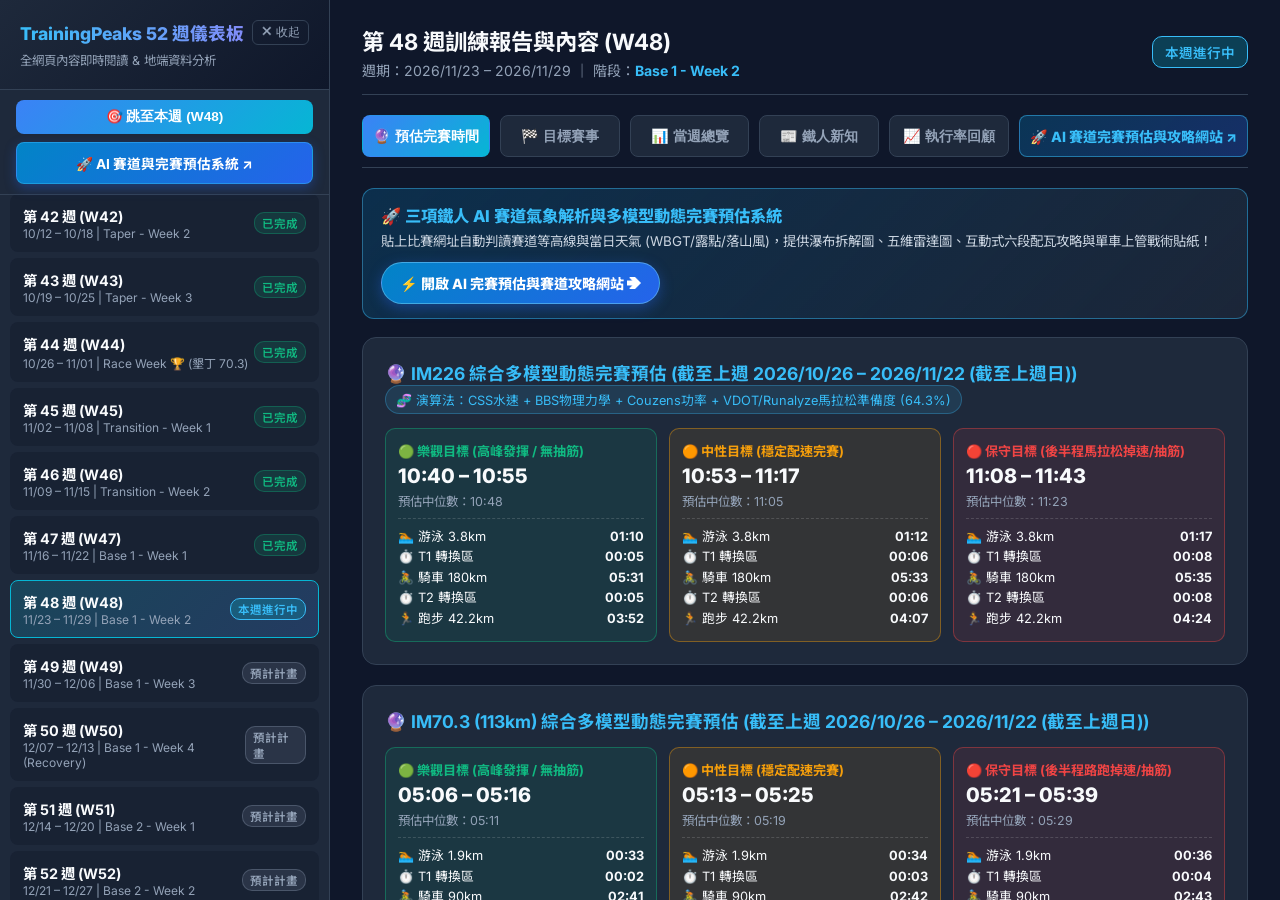
==== docs/index.html @ dad7af98 "Auto update weekly strength plan and articles" ====
<!DOCTYPE html>
<html lang="zh-TW">
<head>
    <meta charset="UTF-8">
    <meta name="viewport" content="width=device-width, initial-scale=1.0">
    <title>TrainingPeaks 52 週運動自動化全景儀表板 (網頁版內容閱覽)</title>
    <link href="https://fonts.googleapis.com/css2?family=Inter:wght@300;400;600;700;800&family=Noto+Sans+TC:wght@400;500;700&display=swap" rel="stylesheet">
    <style>
        :root {
            --bg-primary: #0F172A;
            --bg-sidebar: #1E293B;
            --bg-card: #1E293B;
            --bg-card-hover: #334155;
            --accent-cyan: #06B6D4;
            --accent-blue: #3B82F6;
            --accent-green: #10B981;
            --accent-orange: #F59E0B;
            --accent-red: #EF4444;
            --text-main: #F8FAFC;
            --text-muted: #94A3B8;
            --border-color: #334155;
        }
        * { box-sizing: border-box; margin: 0; padding: 0; }
        body {
            font-family: 'Inter', 'Noto Sans TC', sans-serif;
            background-color: var(--bg-primary);
            color: var(--text-main);
            display: flex;
            height: 100vh;
            overflow: hidden;
        }
        /* NAVIGATION TOGGLE & OVERLAY */
        .sidebar-header-top {
            display: flex;
            justify-content: space-between;
            align-items: center;
            margin-bottom: 6px;
        }
        .btn-toggle-desktop, .btn-toggle-mobile {
            background: linear-gradient(135deg, rgba(6, 182, 212, 0.2), rgba(59, 130, 246, 0.2));
            border: 1px solid rgba(56, 189, 248, 0.4);
            color: #38BDF8;
            padding: 7px 12px;
            border-radius: 8px;
            font-weight: 700;
            font-size: 0.85rem;
            cursor: pointer;
            transition: all 0.2s ease;
            white-space: nowrap;
        }
        .btn-toggle-desktop:hover, .btn-toggle-mobile:hover {
            background: var(--accent-cyan);
            color: #0F172A;
            border-color: transparent;
        }
        .btn-close-sidebar {
            background: transparent;
            border: 1px solid var(--border-color);
            color: var(--text-muted);
            padding: 3px 8px;
            border-radius: 6px;
            font-size: 0.78rem;
            cursor: pointer;
        }
        .btn-close-sidebar:hover { color: #FFF; border-color: var(--accent-red); background: rgba(239, 68, 68, 0.2); }

        .sidebar-overlay {
            display: none;
            position: fixed;
            top: 0; left: 0; right: 0; bottom: 0;
            background: rgba(15, 23, 42, 0.8);
            backdrop-filter: blur(4px);
            z-index: 9998;
        }

        /* MOBILE RESPONSIVE LAYOUT (< 769px) */
        @media (max-width: 768px) {
            body {
                flex-direction: column;
                height: auto;
                overflow-y: auto;
            }
            .sidebar {
                display: none;
                position: fixed;
                top: 0; left: 0;
                width: 290px;
                height: 100vh;
                z-index: 9999;
                box-shadow: 10px 0 30px rgba(0,0,0,0.8);
            }
            .sidebar.mobile-open {
                display: flex;
            }
            .sidebar-overlay.mobile-open {
                display: block;
            }
            .main-content {
                width: 100%;
                min-width: 0;
                padding: 16px 12px;
                overflow-x: hidden;
            }
            .main-header {
                flex-direction: column;
                align-items: flex-start;
                gap: 12px;
            }
            .subnav-tabs {
                flex-wrap: wrap;
                gap: 6px;
            }
            .subtab-btn {
                flex: 1 1 45%;
                font-size: 0.82rem;
                padding: 8px 6px;
            }
            .grid-kpi, .target-grid, .articles-grid {
                grid-template-columns: 1fr !important;
            }
            .table-custom {
                display: block;
                overflow-x: auto;
                white-space: nowrap;
                width: 100%;
            }
            .btn-toggle-desktop { display: none !important; }
        }

        /* DESKTOP COLLAPSED SIDEBAR (> 768px) */
        @media (min-width: 769px) {
            .btn-toggle-mobile { display: none !important; }
            .sidebar.desktop-collapsed {
                display: none;
            }
        }

        /* SIDEBAR */
        .sidebar {
            width: 330px;
            background: var(--bg-sidebar);
            border-right: 1px solid var(--border-color);
            display: flex;
            flex-direction: column;
            flex-shrink: 0;
        }
        .sidebar-header {
            padding: 20px;
            border-bottom: 1px solid var(--border-color);
            background: linear-gradient(135deg, #1E293B, #0F172A);
        }
        .sidebar-header h1 {
            font-size: 1.2rem;
            font-weight: 800;
            background: linear-gradient(90deg, #38BDF8, #818CF8);
            -webkit-background-clip: text;
            -webkit-text-fill-color: transparent;
        }
        .sidebar-header .sub { font-size: 0.78rem; color: var(--text-muted); margin-top: 4px; }
        .sidebar-controls { padding: 10px 16px; border-bottom: 1px solid var(--border-color); }
        .btn-current {
            width: 100%;
            background: linear-gradient(135deg, var(--accent-blue), var(--accent-cyan));
            color: #FFF;
            border: none;
            padding: 8px 12px;
            border-radius: 8px;
            font-weight: 600;
            font-size: 0.85rem;
            cursor: pointer;
        }
        .week-list { flex: 1; overflow-y: auto; padding: 10px; }
        .week-item {
            padding: 10px 12px;
            border-radius: 8px;
            margin-bottom: 6px;
            background: rgba(15, 23, 42, 0.4);
            border: 1px solid transparent;
            cursor: pointer;
            transition: all 0.2s ease;
            display: flex;
            justify-content: space-between;
            align-items: center;
        }
        .week-item:hover { background: var(--bg-card-hover); }
        .week-item.active {
            background: linear-gradient(135deg, rgba(6, 182, 212, 0.2), rgba(59, 130, 246, 0.2));
            border-color: var(--accent-cyan);
        }
        .week-title { font-weight: 700; font-size: 0.9rem; }
        .week-dates { font-size: 0.75rem; color: var(--text-muted); }
        .badge-status { font-size: 0.72rem; padding: 2px 7px; border-radius: 10px; font-weight: 600; }
        .badge-past { background: rgba(16, 185, 129, 0.15); color: var(--accent-green); border: 1px solid rgba(16, 185, 129, 0.3); }
        .badge-current { background: rgba(6, 182, 212, 0.25); color: #38BDF8; border: 1px solid #38BDF8; }
        .badge-future { background: rgba(148, 163, 184, 0.15); color: var(--text-muted); border: 1px solid rgba(148, 163, 184, 0.3); }

        /* MAIN CONTENT */
        .main-content {
            flex: 1;
            overflow-y: auto;
            padding: 24px 32px;
        }
        .main-header {
            display: flex;
            justify-content: space-between;
            align-items: center;
            margin-bottom: 20px;
            padding-bottom: 14px;
            border-bottom: 1px solid var(--border-color);
        }
        .subnav-tabs {
            display: flex;
            width: 100%;
            gap: 10px;
            margin-bottom: 20px;
            border-bottom: 1px solid var(--border-color);
            padding-bottom: 10px;
            overflow-x: auto;
        }
        .subtab-btn {
            flex: 1;
            background: var(--bg-card);
            border: 1px solid var(--border-color);
            color: var(--text-muted);
            padding: 10px 10px;
            border-radius: 8px;
            cursor: pointer;
            font-weight: 700;
            font-size: 0.88rem;
            text-align: center;
            transition: all 0.2s ease;
            white-space: nowrap;
        }
        .subtab-btn:hover, .subtab-btn.active {
            background: linear-gradient(135deg, var(--accent-blue), var(--accent-cyan));
            color: #FFF;
            border-color: transparent;
        }
        .subtab-view { display: none; }
        .subtab-view.active { display: block; animation: fadeIn 0.25s ease-in-out; }
        @keyframes fadeIn { from { opacity: 0; } to { opacity: 1; } }

        .grid-kpi {
            display: grid;
            grid-template-columns: repeat(auto-fit, minmax(200px, 1fr));
            gap: 14px;
            margin-bottom: 20px;
        }
        .kpi-card {
            background: var(--bg-card);
            border: 1px solid var(--border-color);
            border-radius: 12px;
            padding: 14px 18px;
        }
        .kpi-title { font-size: 0.78rem; color: var(--text-muted); font-weight: 600; text-transform: uppercase; }
        .kpi-val { font-size: 1.5rem; font-weight: 800; margin-top: 4px; }

        .section-box {
            background: var(--bg-card);
            border: 1px solid var(--border-color);
            border-radius: 14px;
            padding: 22px;
            margin-bottom: 20px;
        }
        .section-title {
            font-size: 1.1rem;
            font-weight: 700;
            color: #38BDF8;
            margin-bottom: 14px;
        }
        .table-custom {
            width: 100%;
            border-collapse: collapse;
            font-size: 0.92rem;
            margin-top: 8px;
        }
        .table-custom th, .table-custom td {
            padding: 10px 12px;
            text-align: left;
            border-bottom: 1px solid var(--border-color);
        }
        .table-custom th {
            background: rgba(51, 65, 85, 0.5);
            color: #94A3B8;
            font-weight: 600;
        }
        .target-grid {
            display: grid;
            grid-template-columns: repeat(auto-fit, minmax(200px, 1fr));
            gap: 12px;
            margin-top: 10px;
        }
        .target-card { border-radius: 10px; padding: 12px; border: 1px solid var(--border-color); }
        .target-opt { background: rgba(16, 185, 129, 0.1); border-color: rgba(16, 185, 129, 0.4); }
        .target-neu { background: rgba(245, 158, 11, 0.1); border-color: rgba(245, 158, 11, 0.4); }
        .target-con { background: rgba(239, 68, 68, 0.1); border-color: rgba(239, 68, 68, 0.4); }
        .target-tag { font-weight: 700; font-size: 0.82rem; margin-bottom: 4px; }
        .target-opt .target-tag { color: var(--accent-green); }
        .target-neu .target-tag { color: var(--accent-orange); }
        .target-con .target-tag { color: var(--accent-red); }
        .target-time { font-size: 1.25rem; font-weight: 800; }
        .downloads { display: flex; gap: 10px; margin-top: 14px; flex-wrap: wrap; }
        .btn-dl {
            background: rgba(51, 65, 85, 0.6);
            border: 1px solid var(--border-color);
            color: #38BDF8;
            padding: 8px 12px;
            border-radius: 8px;
            text-decoration: none;
            font-size: 0.82rem;
            font-weight: 600;
        }
        .btn-dl:hover { background: var(--accent-blue); color: #FFF; }

        /* ARTICLES CATEGORIZED CARDS & NAV CHIPS */
        .nav-quick-bar {
            position: sticky;
            top: 0;
            z-index: 90;
            background: rgba(30, 41, 59, 0.95);
            backdrop-filter: blur(12px);
            border: 1px solid rgba(56, 189, 248, 0.3);
            border-radius: 12px;
            padding: 10px 16px;
            margin-bottom: 24px;
            display: flex;
            align-items: center;
            gap: 10px;
            overflow-x: auto;
            box-shadow: 0 8px 24px rgba(0, 0, 0, 0.35);
        }
        .nav-label { font-size: 0.85rem; font-weight: 700; color: #38BDF8; white-space: nowrap; }
        .nav-chip {
            padding: 6px 14px;
            border-radius: 20px;
            text-decoration: none;
            font-size: 0.82rem;
            font-weight: 700;
            white-space: nowrap;
            transition: all 0.2s ease;
        }
        .chip-summary { background: rgba(245, 158, 11, 0.15); color: #FBBF24; border: 1px solid rgba(245, 158, 11, 0.4); }
        .chip-swim { background: rgba(6, 182, 212, 0.15); color: #22D3EE; border: 1px solid rgba(6, 182, 212, 0.4); }
        .chip-bike { background: rgba(59, 130, 246, 0.15); color: #60A5FA; border: 1px solid rgba(59, 130, 246, 0.4); }
        .chip-run { background: rgba(245, 158, 11, 0.15); color: #FBBF24; border: 1px solid rgba(245, 158, 11, 0.4); }
        .chip-recovery { background: rgba(16, 185, 129, 0.15); color: #34D399; border: 1px solid rgba(16, 185, 129, 0.4); }
        .chip-home { background: rgba(56, 189, 248, 0.15); color: #38BDF8; border: 1px solid rgba(56, 189, 248, 0.4); }
        .nav-chip:hover { transform: translateY(-2px); filter: brightness(1.2); }

        .summary-box {
            background: linear-gradient(135deg, rgba(30,41,59,0.8), rgba(15,23,42,0.9));
            border: 1px solid rgba(245,158,11,0.4);
            border-radius: 14px;
            padding: 22px;
            margin-bottom: 28px;
            box-shadow: 0 4px 16px rgba(245,158,11,0.1);
        }
        .summary-box h2 { color: #FBBF24; font-size: 1.2rem; margin-bottom: 14px; }
        .cat-group { margin-bottom: 32px; }
        .cat-header {
            font-size: 1.25rem;
            color: #38BDF8;
            margin-bottom: 14px;
            padding-bottom: 6px;
            border-bottom: 1px solid var(--border-color);
            scroll-margin-top: 70px;
        }
        .articles-grid {
            display: grid;
            grid-template-columns: repeat(auto-fit, minmax(320px, 1fr));
            gap: 18px;
        }
        .art-card {
            background: var(--bg-card);
            border: 1px solid var(--border-color);
            border-radius: 14px;
            padding: 18px;
            display: flex;
            flex-direction: column;
            justify-content: space-between;
            transition: all 0.2s ease;
        }
        .art-card:hover {
            border-color: var(--accent-cyan);
            transform: translateY(-3px);
            box-shadow: 0 8px 24px rgba(0,0,0,0.3);
        }
        .art-title { font-size: 1.05rem; font-weight: 700; color: #F8FAFC; margin-bottom: 8px; line-height: 1.4; }
        .art-title a { color: #38BDF8; text-decoration: none; }
        .art-title a:hover { color: var(--accent-cyan); text-decoration: underline; }
        .art-meta { font-size: 0.8rem; color: var(--text-muted); margin-bottom: 10px; line-height: 1.5; }
        .art-desc {
            font-size: 0.88rem;
            color: #CBD5E1;
            background: rgba(15, 23, 42, 0.5);
            padding: 10px 12px;
            border-radius: 8px;
            margin-bottom: 14px;
            flex: 1;
            line-height: 1.6;
        }
        .art-footer { display: flex; justify-content: flex-end; }
        .art-btn {
            background: rgba(6, 182, 212, 0.15);
            border: 1px solid rgba(6, 182, 212, 0.4);
            color: var(--accent-cyan);
            padding: 8px 14px;
            border-radius: 8px;
            text-decoration: none;
            font-size: 0.84rem;
            font-weight: 700;
            transition: all 0.2s ease;
        }
        .art-btn:hover { background: var(--accent-cyan); color: #0F172A; }
        .ext-link { color: #38BDF8; text-decoration: none; }
        .ext-link:hover { text-decoration: underline; }
        .ext-icon { font-size: 0.8em; color: var(--accent-cyan); }

        /* DAILY WORKOUT ACCOMPLISHMENTS & COACH GRADE ADVICE */
        .daily-workout-card {
            background: linear-gradient(135deg, rgba(30, 41, 59, 0.7), rgba(15, 23, 42, 0.85));
            border: 1px solid var(--border-color);
            border-left: 5px solid var(--accent-blue);
            border-radius: 12px;
            padding: 16px 20px;
            margin-bottom: 18px;
            box-shadow: 0 4px 20px rgba(0, 0, 0, 0.25);
            transition: all 0.2s ease;
        }
        .daily-workout-card:hover {
            border-color: rgba(56, 189, 248, 0.5);
            transform: translateY(-2px);
            box-shadow: 0 8px 26px rgba(0, 0, 0, 0.35);
        }
        .dw-header {
            display: flex;
            justify-content: space-between;
            align-items: center;
            flex-wrap: wrap;
            gap: 10px;
            margin-bottom: 12px;
        }
        .dw-title {
            font-weight: 800;
            font-size: 1.05rem;
            color: #F8FAFC;
            display: flex;
            align-items: center;
            gap: 8px;
            flex-wrap: wrap;
        }
        .dw-icon { font-size: 1.2rem; }
        .dw-badges {
            display: flex;
            gap: 8px;
            align-items: center;
            flex-wrap: wrap;
        }
        .badge-grade {
            font-size: 0.78rem;
            padding: 3px 10px;
            border-radius: 20px;
            font-weight: 800;
            letter-spacing: 0.5px;
        }
        .badge-grade-aplus { background: rgba(16, 185, 129, 0.2); color: #34D399; border: 1px solid #10B981; }
        .badge-grade-a { background: rgba(56, 189, 248, 0.2); color: #38BDF8; border: 1px solid #38BDF8; }
        .badge-grade-bplus { background: rgba(245, 158, 11, 0.2); color: #FBBF24; border: 1px solid #F59E0B; }
        .badge-grade-b { background: rgba(245, 158, 11, 0.15); color: #FCD34D; border: 1px solid rgba(245, 158, 11, 0.4); }
        .badge-grade-c { background: rgba(239, 68, 68, 0.2); color: #F87171; border: 1px solid #EF4444; }

        .badge-status-chip {
            font-size: 0.78rem;
            padding: 3px 10px;
            border-radius: 6px;
            font-weight: 700;
        }
        .chip-achieved { background: rgba(16, 185, 129, 0.15); color: #34D399; border: 1px solid rgba(16, 185, 129, 0.4); }
        .chip-extended { background: rgba(56, 189, 248, 0.18); color: #38BDF8; border: 1px solid rgba(56, 189, 248, 0.4); }
        .chip-partial { background: rgba(245, 158, 11, 0.15); color: #FBBF24; border: 1px solid rgba(245, 158, 11, 0.4); }
        .chip-under { background: rgba(239, 68, 68, 0.15); color: #F87171; border: 1px solid rgba(239, 68, 68, 0.4); }
        .chip-recovery { background: rgba(168, 85, 247, 0.15); color: #C084FC; border: 1px solid rgba(168, 85, 247, 0.4); }

        .dw-completeness-box {
            background: rgba(15, 23, 42, 0.6);
            border: 1px solid rgba(255, 255, 255, 0.08);
            border-radius: 8px;
            padding: 10px 14px;
            margin-bottom: 12px;
            display: flex;
            flex-direction: column;
            gap: 8px;
        }
        .comp-row {
            display: flex;
            flex-direction: column;
            gap: 4px;
        }
        .comp-label-wrap {
            display: flex;
            justify-content: space-between;
            align-items: center;
            font-size: 0.82rem;
        }
        .comp-label { color: var(--text-muted); font-weight: 600; }
        .comp-val { color: #F8FAFC; font-weight: 700; }
        .progress-track {
            width: 100%;
            height: 7px;
            background: rgba(51, 65, 85, 0.6);
            border-radius: 4px;
            overflow: hidden;
        }
        .progress-bar {
            height: 100%;
            border-radius: 4px;
            transition: width 0.4s ease;
        }

        .dw-metrics-grid {
            display: flex;
            flex-wrap: wrap;
            gap: 8px;
            margin-bottom: 0;
        }
        .metric-chip {
            background: rgba(15, 23, 42, 0.5);
            border: 1px solid rgba(255, 255, 255, 0.08);
            padding: 5px 10px;
            border-radius: 6px;
            font-size: 0.82rem;
            color: #CBD5E1;
            display: flex;
            align-items: center;
            gap: 4px;
        }
        .metric-chip strong { color: #F8FAFC; }

        .dw-coach-advice-box {
            background: rgba(15, 23, 42, 0.75);
            border: 1px solid rgba(56, 189, 248, 0.25);
            border-radius: 10px;
            padding: 14px 16px;
            display: flex;
            flex-direction: column;
            gap: 10px;
        }
        .coach-advice-header {
            display: flex;
            justify-content: space-between;
            align-items: center;
            flex-wrap: wrap;
            gap: 6px;
            border-bottom: 1px solid rgba(255, 255, 255, 0.08);
            padding-bottom: 6px;
            font-size: 0.88rem;
            font-weight: 700;
            color: #38BDF8;
        }
        .coach-tag {
            font-size: 0.74rem;
            background: rgba(56, 189, 248, 0.15);
            color: #38BDF8;
            border: 1px solid rgba(56, 189, 248, 0.3);
            padding: 2px 8px;
            border-radius: 4px;
            font-weight: 600;
        }
        .coach-advice-body {
            display: flex;
            flex-direction: column;
            gap: 8px;
            font-size: 0.86rem;
            color: #E2E8F0;
            line-height: 1.65;
        }
        .coach-section {
            background: rgba(30, 41, 59, 0.4);
            padding: 10px 12px;
            border-radius: 6px;
            border-left: 3px solid rgba(56, 189, 248, 0.5);
        }
        .coach-sub-title {
            font-weight: 700;
            font-size: 0.86rem;
            margin-bottom: 4px;
        }
        .coach-sub-title-1 { color: #34D399; }
        .coach-sub-title-2 { color: #FBBF24; }
        .coach-sub-title-3 { color: #38BDF8; }
        .coach-sub-content {
            color: #CBD5E1;
            font-size: 0.85rem;
            line-height: 1.6;
        }
    </style>
</head>
<body>
    <div class="sidebar-overlay" id="sidebarOverlay" onclick="toggleMobileSidebar(false)"></div>
    <div class="sidebar" id="sidebar">
        <div class="sidebar-header">
            <div class="sidebar-header-top">
                <h1 style="font-size: 1.1rem; margin: 0;">TrainingPeaks 52 週儀表板</h1>
                <button class="btn-close-sidebar" onclick="closeSidebar()">✕ 收起</button>
            </div>
            <div class="sub">全網頁內容即時閱讀 & 地端資料分析</div>
        </div>
        <div class="sidebar-controls" style="display:flex; flex-direction:column; gap:8px;">
            <button class="btn-current" onclick="selectWeek(48, true)">🎯 跳至本週 (W48)</button>
            <a href="predictor/index.html" style="display:flex; align-items:center; justify-content:center; gap:6px; width:100%; padding:10px 12px; border-radius:8px; background:linear-gradient(135deg, #0284C7, #2563EB); color:#FFFFFF; font-weight:700; font-size:0.86rem; text-decoration:none; box-shadow:0 4px 12px rgba(37,99,235,0.35); border:1px solid rgba(56,189,248,0.45); transition:all 0.2s;">
                🚀 AI 賽道與完賽預估系統 ↗
            </a>
        </div>
        <div class="week-list" id="weekList"></div>
    </div>

    <div class="main-content" id="mainContent"></div>

    <script src="weekly-review.js?v=20261024"></script>
    <script>
        const WEEKS_DATA = {"1": {"week_num": 1, "prev_week_num": 1, "monday": "2025/12/29", "sunday": "2026/01/04", "date_range": "12/29 – 01/04", "status_tag": "Past", "status_label": "已完成", "phase": "Base 1", "exec_rate": 0.0, "actual_time_hrs": 0.0, "training_review": {"year": 2026, "week": 1, "as_of": "2026-11-23", "monday": "2025-12-29", "sunday": "2026-01-04", "is_future": false, "is_partial": false, "has_actual_data": false, "hours": {"swim": null, "bike": null, "run": null, "total": null}, "planned_hours": {"swim": 0.0, "bike": 0.0, "run": 0.0, "total": 0.0}, "sessions": {"swim": 0, "bike": 0, "run": 0}, "longest_hours": {"swim": 0.0, "bike": 0.0, "run": 0.0}, "missing_time_count": 0, "active_days": 0, "recorded_hours": 0.0, "completion_pct": null, "previous_four_count": 0, "previous_four_mean_hours": null, "trend_pct": null}, "planned_time_hrs": 0.0, "swim_km": 0, "bike_km": 0, "run_km": 0, "daily_schedule": [{"date": "12/29", "day_name": "週一", "summary": "未排定", "strength": "主課 A/B (30–40 分鐘)；保留 2–3 下餘裕。"}, {"date": "12/30", "day_name": "週二", "summary": "未排定", "strength": "不排肌力；專注完成主課。"}, {"date": "12/31", "day_name": "週三", "summary": "未排定", "strength": "不排肌力；專注完成主課。"}, {"date": "01/01", "day_name": "週四", "summary": "未排定", "strength": "不排肌力；專注完成主課。"}, {"date": "01/02", "day_name": "週五", "summary": "未排定", "strength": "不排肌力；專注完成主課。"}, {"date": "01/03", "day_name": "週六", "summary": "未排定", "strength": "不排肌力；專注完成主課。"}, {"date": "01/04", "day_name": "週日", "summary": "未排定", "strength": "不排肌力；專注完成主課。"}], "estimator": {"window_date_range": "2025/12/01 – 2025/12/28 (截至上週日)", "rolling_4w_avg_run_km": 0.0, "rolling_4w_avg_bike_km": 0.0, "rolling_4w_avg_swim_km": 0.0, "rolling_4w_exec_rate": 80.0, "exec_status_text": "良好 (維持基本盤發揮，有氧底層穩定)", "marathon_shape_score": 0.0, "run_fade_penalty_mins": 35.0, "bike_fade_penalty_mins": 25.0, "swim_fade_penalty_mins": 6.0, "optimistic_range": "11:00 – 11:15", "neutral_range": "11:22 – 11:46", "conservative_range": "12:02 – 12:37", "optimistic_mid": "11:07", "neutral_mid": "11:34", "conservative_mid": "12:17", "opt_splits": {"swim": "01:11", "t1": "00:05", "bike": "05:35", "t2": "00:05", "run": "04:07"}, "neu_splits": {"swim": "01:16", "t1": "00:06", "bike": "05:45", "t2": "00:06", "run": "04:21"}, "con_splits": {"swim": "01:23", "t1": "00:08", "bike": "05:58", "t2": "00:08", "run": "04:48"}, "optimistic_range_703": "05:14 – 05:24", "neutral_range_703": "05:24 – 05:36", "conservative_range_703": "05:43 – 06:01", "optimistic_mid_703": "05:19", "neutral_mid_703": "05:30", "conservative_mid_703": "05:51", "opt_splits_703": {"swim": "00:33", "t1": "00:02", "bike": "02:43", "t2": "00:02", "run": "01:56"}, "neu_splits_703": {"swim": "00:35", "t1": "00:03", "bike": "02:47", "t2": "00:03", "run": "02:02"}, "con_splits_703": {"swim": "00:39", "t1": "00:04", "bike": "02:52", "t2": "00:04", "run": "02:16"}, "penghu_226_estimate": {"title": "IRONMAN 澎湖 (2027 年度終極主要賽事 🏆)", "optimistic": "10:58 – 11:14 (中位: 11:06)", "neutral": "11:43 – 12:07 (中位: 11:55)", "conservative": "13:00 – 13:35 (中位: 13:15)", "course_modifier": "+21 分鐘 (蒔裡沙灘海泳 3.8k + 跨海大橋 3 圈 180k/東北季風抗風 + 觀音亭 4 圈全馬 42.2k)", "role": "2027 年度主要賽事 (終極對標 Sub-11 10:54 藍圖)", "opt_splits": {"swim": "01:11", "t1": "00:05", "bike": "05:37", "t2": "00:04", "run": "04:09"}, "neu_splits": {"swim": "01:18", "t1": "00:06", "bike": "05:58", "t2": "00:05", "run": "04:28"}, "con_splits": {"swim": "01:25", "t1": "00:08", "bike": "06:30", "t2": "00:07", "run": "05:06"}, "course_meta": {"swim_location": "蒔裡沙灘 (Shili Beach) 3.8km 雙圈澳式出水", "bike_route": "跨海大橋 3 圈折返 + 西嶼西臺 + 東北季風抗側風 (10 處補給站)", "run_route": "觀音亭休閒園區＋媽祖神像 4 圈制 (集滿 4 條手環)", "water_temp_c": 24, "air_temp_high_c": 29}}, "formulas": {"hybrid_engine": "結合 CSS 臨界水速 + BBS 物理力學 + Couzens 功率區間 + VDOT/Runalyze 馬拉松準備度 + TP 執行率", "riegel_power_law": "樂觀 11:28 | 中性 11:37 | 保守 11:52 (指數 1.06–1.11)", "multiplier_703": "樂觀 11:39 (2.12x) | 中性 12:06 (2.20x) | 保守 12:32 (2.28x)", "couzens_pacing": "FTP 205W (目標 140W-145W) | 單車 05:30 | 馬拉松 04:35"}, "benchmark_comparison": {"cohort_ftp": "205 W (68-70% 功率出巡: 140W-145W)", "marathon_shape_status": "Runalyze 馬拉松準備度指數：0.0%", "benchmark_run_volume": "35–40 km / 週 (Sub-11 標竿)", "benchmark_bike_volume": "120–150 km / 週 (Sub-11 標竿)", "sub11_bike_target_time": "05:20 – 05:30", "sub11_run_target_time": "03:45 – 04:00", "user_run_status": "您目前 4 週均量 0.0 km / 週 (達標率 0%)", "user_bike_status": "您目前 4 週均量 0.0 km / 週 (達標率 0%)", "marathon_fade_risk": "高 (需補足長距離衝擊剛性)", "sub11_coach_advice": "單車有氧基礎相當優異，請保持 140W-145W 配速紀律；全馬為突破 Sub-11 門檻的最關鍵瓶頸，請把握週末 90 分鐘轉換跑與 LSD 補足跑量與衝擊剛性。"}}, "daily_feedback_html": "<p style='color:var(--text-muted); font-size:0.88rem; margin-top:6px;'>當週尚無已執行完畢之課表紀錄。系統將於您完成 TrainingPeaks 課表並上傳更新後，自動顯示個別訓練成果建議與注意事項。</p>", "coach_insights_box_html": "<section class=\"section-box weekly-coach-box\" id=\"coachInsightsBox\"><div class=\"section-title\">🧭 教練視角綜合解析與後續建議 · W01</div><p class=\"weekly-review-note\">沒有已同步的實際訓練時間，不能據此判定完全休息或未完成課表。</p><div class=\"weekly-coach-columns\"><div><h4>本週資料判讀</h4><ul><li>原訂三項時數 0.00 小時；尚無可評估的實際紀錄。</li></ul></div><div><h4>後續執行建議</h4><ul><li>先確認 TrainingPeaks 活動是否完成同步，再依原課表與訓練週期安排執行；不根據缺漏資料補課或加量。</li></ul></div></div><div class=\"weekly-coach-sports\"></div><p class=\"weekly-review-note\">依該週原課表、已同步時間及此前四週資料整理；不包含未提供的心率、功率、強度或主觀恢復評估。參考 <a href=\"https://help.trainingpeaks.com/hc/en-us/articles/204861204-Workout-Card-Overview\" target=\"_blank\" rel=\"noopener\">TrainingPeaks 課表與完成資料判讀</a>。資料日期：2026-11-23。</p></section>", "art_html": "<p style='color:var(--text-muted);'>該週尚未產生鐵人新知報告</p>", "str_html": "<p style='color:var(--text-muted);'>該週尚未產生肌力訓練計畫與課表報告</p>", "rev_html": "<p style='color:var(--text-muted);'>該週執行率回顧報告將於結算後自動生成</p>", "docx_strength": "2026-W01_第1週肌力訓練計畫.docx", "docx_articles": "2026-W01_當週鐵人新知與文章整理_中文版.docx", "docx_review": "2026-W01_當週執行率回顧報告.docx"}, "2": {"week_num": 2, "prev_week_num": 2, "monday": "2026/01/05", "sunday": "2026/01/11", "date_range": "01/05 – 01/11", "status_tag": "Past", "status_label": "已完成", "phase": "Base 1", "exec_rate": 0.0, "actual_time_hrs": 0.0, "training_review": {"year": 2026, "week": 2, "as_of": "2026-11-23", "monday": "2026-01-05", "sunday": "2026-01-11", "is_future": false, "is_partial": false, "has_actual_data": false, "hours": {"swim": null, "bike": null, "run": null, "total": null}, "planned_hours": {"swim": 0.0, "bike": 0.0, "run": 0.0, "total": 0.0}, "sessions": {"swim": 0, "bike": 0, "run": 0}, "longest_hours": {"swim": 0.0, "bike": 0.0, "run": 0.0}, "missing_time_count": 0, "active_days": 0, "recorded_hours": 0.0, "completion_pct": null, "previous_four_count": 0, "previous_four_mean_hours": null, "trend_pct": null}, "planned_time_hrs": 0.0, "swim_km": 0, "bike_km": 0, "run_km": 0, "daily_schedule": [{"date": "01/05", "day_name": "週一", "summary": "未排定", "strength": "主課 A/B (30–40 分鐘)；保留 2–3 下餘裕。"}, {"date": "01/06", "day_name": "週二", "summary": "未排定", "strength": "不排肌力；專注完成主課。"}, {"date": "01/07", "day_name": "週三", "summary": "未排定", "strength": "不排肌力；專注完成主課。"}, {"date": "01/08", "day_name": "週四", "summary": "未排定", "strength": "不排肌力；專注完成主課。"}, {"date": "01/09", "day_name": "週五", "summary": "未排定", "strength": "不排肌力；專注完成主課。"}, {"date": "01/10", "day_name": "週六", "summary": "未排定", "strength": "不排肌力；專注完成主課。"}, {"date": "01/11", "day_name": "週日", "summary": "未排定", "strength": "不排肌力；專注完成主課。"}], "estimator": {"window_date_range": "2025/12/08 – 2026/01/04 (截至上週日)", "rolling_4w_avg_run_km": 0.0, "rolling_4w_avg_bike_km": 0.0, "rolling_4w_avg_swim_km": 0.0, "rolling_4w_exec_rate": 80.0, "exec_status_text": "良好 (維持基本盤發揮，有氧底層穩定)", "marathon_shape_score": 0.0, "run_fade_penalty_mins": 35.0, "bike_fade_penalty_mins": 25.0, "swim_fade_penalty_mins": 6.0, "optimistic_range": "11:00 – 11:15", "neutral_range": "11:22 – 11:46", "conservative_range": "12:02 – 12:37", "optimistic_mid": "11:07", "neutral_mid": "11:34", "conservative_mid": "12:17", "opt_splits": {"swim": "01:11", "t1": "00:05", "bike": "05:35", "t2": "00:05", "run": "04:07"}, "neu_splits": {"swim": "01:16", "t1": "00:06", "bike": "05:45", "t2": "00:06", "run": "04:21"}, "con_splits": {"swim": "01:23", "t1": "00:08", "bike": "05:58", "t2": "00:08", "run": "04:48"}, "optimistic_range_703": "05:14 – 05:24", "neutral_range_703": "05:24 – 05:36", "conservative_range_703": "05:43 – 06:01", "optimistic_mid_703": "05:19", "neutral_mid_703": "05:30", "conservative_mid_703": "05:51", "opt_splits_703": {"swim": "00:33", "t1": "00:02", "bike": "02:43", "t2": "00:02", "run": "01:56"}, "neu_splits_703": {"swim": "00:35", "t1": "00:03", "bike": "02:47", "t2": "00:03", "run": "02:02"}, "con_splits_703": {"swim": "00:39", "t1": "00:04", "bike": "02:52", "t2": "00:04", "run": "02:16"}, "penghu_226_estimate": {"title": "IRONMAN 澎湖 (2027 年度終極主要賽事 🏆)", "optimistic": "10:58 – 11:14 (中位: 11:06)", "neutral": "11:43 – 12:07 (中位: 11:55)", "conservative": "13:00 – 13:35 (中位: 13:15)", "course_modifier": "+21 分鐘 (蒔裡沙灘海泳 3.8k + 跨海大橋 3 圈 180k/東北季風抗風 + 觀音亭 4 圈全馬 42.2k)", "role": "2027 年度主要賽事 (終極對標 Sub-11 10:54 藍圖)", "opt_splits": {"swim": "01:11", "t1": "00:05", "bike": "05:37", "t2": "00:04", "run": "04:09"}, "neu_splits": {"swim": "01:18", "t1": "00:06", "bike": "05:58", "t2": "00:05", "run": "04:28"}, "con_splits": {"swim": "01:25", "t1": "00:08", "bike": "06:30", "t2": "00:07", "run": "05:06"}, "course_meta": {"swim_location": "蒔裡沙灘 (Shili Beach) 3.8km 雙圈澳式出水", "bike_route": "跨海大橋 3 圈折返 + 西嶼西臺 + 東北季風抗側風 (10 處補給站)", "run_route": "觀音亭休閒園區＋媽祖神像 4 圈制 (集滿 4 條手環)", "water_temp_c": 24, "air_temp_high_c": 29}}, "formulas": {"hybrid_engine": "結合 CSS 臨界水速 + BBS 物理力學 + Couzens 功率區間 + VDOT/Runalyze 馬拉松準備度 + TP 執行率", "riegel_power_law": "樂觀 11:28 | 中性 11:37 | 保守 11:52 (指數 1.06–1.11)", "multiplier_703": "樂觀 11:39 (2.12x) | 中性 12:06 (2.20x) | 保守 12:32 (2.28x)", "couzens_pacing": "FTP 205W (目標 140W-145W) | 單車 05:30 | 馬拉松 04:35"}, "benchmark_comparison": {"cohort_ftp": "205 W (68-70% 功率出巡: 140W-145W)", "marathon_shape_status": "Runalyze 馬拉松準備度指數：0.0%", "benchmark_run_volume": "35–40 km / 週 (Sub-11 標竿)", "benchmark_bike_volume": "120–150 km / 週 (Sub-11 標竿)", "sub11_bike_target_time": "05:20 – 05:30", "sub11_run_target_time": "03:45 – 04:00", "user_run_status": "您目前 4 週均量 0.0 km / 週 (達標率 0%)", "user_bike_status": "您目前 4 週均量 0.0 km / 週 (達標率 0%)", "marathon_fade_risk": "高 (需補足長距離衝擊剛性)", "sub11_coach_advice": "單車有氧基礎相當優異，請保持 140W-145W 配速紀律；全馬為突破 Sub-11 門檻的最關鍵瓶頸，請把握週末 90 分鐘轉換跑與 LSD 補足跑量與衝擊剛性。"}}, "daily_feedback_html": "<p style='color:var(--text-muted); font-size:0.88rem; margin-top:6px;'>當週尚無已執行完畢之課表紀錄。系統將於您完成 TrainingPeaks 課表並上傳更新後，自動顯示個別訓練成果建議與注意事項。</p>", "coach_insights_box_html": "<section class=\"section-box weekly-coach-box\" id=\"coachInsightsBox\"><div class=\"section-title\">🧭 教練視角綜合解析與後續建議 · W02</div><p class=\"weekly-review-note\">沒有已同步的實際訓練時間，不能據此判定完全休息或未完成課表。</p><div class=\"weekly-coach-columns\"><div><h4>本週資料判讀</h4><ul><li>原訂三項時數 0.00 小時；尚無可評估的實際紀錄。</li></ul></div><div><h4>後續執行建議</h4><ul><li>先確認 TrainingPeaks 活動是否完成同步，再依原課表與訓練週期安排執行；不根據缺漏資料補課或加量。</li></ul></div></div><div class=\"weekly-coach-sports\"></div><p class=\"weekly-review-note\">依該週原課表、已同步時間及此前四週資料整理；不包含未提供的心率、功率、強度或主觀恢復評估。參考 <a href=\"https://help.trainingpeaks.com/hc/en-us/articles/204861204-Workout-Card-Overview\" target=\"_blank\" rel=\"noopener\">TrainingPeaks 課表與完成資料判讀</a>。資料日期：2026-11-23。</p></section>", "art_html": "<p style='color:var(--text-muted);'>該週尚未產生鐵人新知報告</p>", "str_html": "<p style='color:var(--text-muted);'>該週尚未產生肌力訓練計畫與課表報告</p>", "rev_html": "<p style='color:var(--text-muted);'>該週執行率回顧報告將於結算後自動生成</p>", "docx_strength": "2026-W02_第2週肌力訓練計畫.docx", "docx_articles": "2026-W02_當週鐵人新知與文章整理_中文版.docx", "docx_review": "2026-W02_當週執行率回顧報告.docx"}, "3": {"week_num": 3, "prev_week_num": 3, "monday": "2026/01/12", "sunday": "2026/01/18", "date_range": "01/12 – 01/18", "status_tag": "Past", "status_label": "已完成", "phase": "Base 1", "exec_rate": 0.0, "actual_time_hrs": 0.0, "training_review": {"year": 2026, "week": 3, "as_of": "2026-11-23", "monday": "2026-01-12", "sunday": "2026-01-18", "is_future": false, "is_partial": false, "has_actual_data": false, "hours": {"swim": null, "bike": null, "run": null, "total": null}, "planned_hours": {"swim": 0.0, "bike": 0.0, "run": 0.0, "total": 0.0}, "sessions": {"swim": 0, "bike": 0, "run": 0}, "longest_hours": {"swim": 0.0, "bike": 0.0, "run": 0.0}, "missing_time_count": 0, "active_days": 0, "recorded_hours": 0.0, "completion_pct": null, "previous_four_count": 0, "previous_four_mean_hours": null, "trend_pct": null}, "planned_time_hrs": 0.0, "swim_km": 0, "bike_km": 0, "run_km": 0, "daily_schedule": [{"date": "01/12", "day_name": "週一", "summary": "未排定", "strength": "主課 A/B (30–40 分鐘)；保留 2–3 下餘裕。"}, {"date": "01/13", "day_name": "週二", "summary": "未排定", "strength": "不排肌力；專注完成主課。"}, {"date": "01/14", "day_name": "週三", "summary": "未排定", "strength": "不排肌力；專注完成主課。"}, {"date": "01/15", "day_name": "週四", "summary": "未排定", "strength": "不排肌力；專注完成主課。"}, {"date": "01/16", "day_name": "週五", "summary": "未排定", "strength": "不排肌力；專注完成主課。"}, {"date": "01/17", "day_name": "週六", "summary": "未排定", "strength": "不排肌力；專注完成主課。"}, {"date": "01/18", "day_name": "週日", "summary": "未排定", "strength": "不排肌力；專注完成主課。"}], "estimator": {"window_date_range": "2025/12/15 – 2026/01/11 (截至上週日)", "rolling_4w_avg_run_km": 0.0, "rolling_4w_avg_bike_km": 0.0, "rolling_4w_avg_swim_km": 0.0, "rolling_4w_exec_rate": 80.0, "exec_status_text": "良好 (維持基本盤發揮，有氧底層穩定)", "marathon_shape_score": 0.0, "run_fade_penalty_mins": 35.0, "bike_fade_penalty_mins": 25.0, "swim_fade_penalty_mins": 6.0, "optimistic_range": "11:00 – 11:15", "neutral_range": "11:22 – 11:46", "conservative_range": "12:02 – 12:37", "optimistic_mid": "11:07", "neutral_mid": "11:34", "conservative_mid": "12:17", "opt_splits": {"swim": "01:11", "t1": "00:05", "bike": "05:35", "t2": "00:05", "run": "04:07"}, "neu_splits": {"swim": "01:16", "t1": "00:06", "bike": "05:45", "t2": "00:06", "run": "04:21"}, "con_splits": {"swim": "01:23", "t1": "00:08", "bike": "05:58", "t2": "00:08", "run": "04:48"}, "optimistic_range_703": "05:14 – 05:24", "neutral_range_703": "05:24 – 05:36", "conservative_range_703": "05:43 – 06:01", "optimistic_mid_703": "05:19", "neutral_mid_703": "05:30", "conservative_mid_703": "05:51", "opt_splits_703": {"swim": "00:33", "t1": "00:02", "bike": "02:43", "t2": "00:02", "run": "01:56"}, "neu_splits_703": {"swim": "00:35", "t1": "00:03", "bike": "02:47", "t2": "00:03", "run": "02:02"}, "con_splits_703": {"swim": "00:39", "t1": "00:04", "bike": "02:52", "t2": "00:04", "run": "02:16"}, "penghu_226_estimate": {"title": "IRONMAN 澎湖 (2027 年度終極主要賽事 🏆)", "optimistic": "10:58 – 11:14 (中位: 11:06)", "neutral": "11:43 – 12:07 (中位: 11:55)", "conservative": "13:00 – 13:35 (中位: 13:15)", "course_modifier": "+21 分鐘 (蒔裡沙灘海泳 3.8k + 跨海大橋 3 圈 180k/東北季風抗風 + 觀音亭 4 圈全馬 42.2k)", "role": "2027 年度主要賽事 (終極對標 Sub-11 10:54 藍圖)", "opt_splits": {"swim": "01:11", "t1": "00:05", "bike": "05:37", "t2": "00:04", "run": "04:09"}, "neu_splits": {"swim": "01:18", "t1": "00:06", "bike": "05:58", "t2": "00:05", "run": "04:28"}, "con_splits": {"swim": "01:25", "t1": "00:08", "bike": "06:30", "t2": "00:07", "run": "05:06"}, "course_meta": {"swim_location": "蒔裡沙灘 (Shili Beach) 3.8km 雙圈澳式出水", "bike_route": "跨海大橋 3 圈折返 + 西嶼西臺 + 東北季風抗側風 (10 處補給站)", "run_route": "觀音亭休閒園區＋媽祖神像 4 圈制 (集滿 4 條手環)", "water_temp_c": 24, "air_temp_high_c": 29}}, "formulas": {"hybrid_engine": "結合 CSS 臨界水速 + BBS 物理力學 + Couzens 功率區間 + VDOT/Runalyze 馬拉松準備度 + TP 執行率", "riegel_power_law": "樂觀 11:28 | 中性 11:37 | 保守 11:52 (指數 1.06–1.11)", "multiplier_703": "樂觀 11:39 (2.12x) | 中性 12:06 (2.20x) | 保守 12:32 (2.28x)", "couzens_pacing": "FTP 205W (目標 140W-145W) | 單車 05:30 | 馬拉松 04:35"}, "benchmark_comparison": {"cohort_ftp": "205 W (68-70% 功率出巡: 140W-145W)", "marathon_shape_status": "Runalyze 馬拉松準備度指數：0.0%", "benchmark_run_volume": "35–40 km / 週 (Sub-11 標竿)", "benchmark_bike_volume": "120–150 km / 週 (Sub-11 標竿)", "sub11_bike_target_time": "05:20 – 05:30", "sub11_run_target_time": "03:45 – 04:00", "user_run_status": "您目前 4 週均量 0.0 km / 週 (達標率 0%)", "user_bike_status": "您目前 4 週均量 0.0 km / 週 (達標率 0%)", "marathon_fade_risk": "高 (需補足長距離衝擊剛性)", "sub11_coach_advice": "單車有氧基礎相當優異，請保持 140W-145W 配速紀律；全馬為突破 Sub-11 門檻的最關鍵瓶頸，請把握週末 90 分鐘轉換跑與 LSD 補足跑量與衝擊剛性。"}}, "daily_feedback_html": "<p style='color:var(--text-muted); font-size:0.88rem; margin-top:6px;'>當週尚無已執行完畢之課表紀錄。系統將於您完成 TrainingPeaks 課表並上傳更新後，自動顯示個別訓練成果建議與注意事項。</p>", "coach_insights_box_html": "<section class=\"section-box weekly-coach-box\" id=\"coachInsightsBox\"><div class=\"section-title\">🧭 教練視角綜合解析與後續建議 · W03</div><p class=\"weekly-review-note\">沒有已同步的實際訓練時間，不能據此判定完全休息或未完成課表。</p><div class=\"weekly-coach-columns\"><div><h4>本週資料判讀</h4><ul><li>原訂三項時數 0.00 小時；尚無可評估的實際紀錄。</li></ul></div><div><h4>後續執行建議</h4><ul><li>先確認 TrainingPeaks 活動是否完成同步，再依原課表與訓練週期安排執行；不根據缺漏資料補課或加量。</li></ul></div></div><div class=\"weekly-coach-sports\"></div><p class=\"weekly-review-note\">依該週原課表、已同步時間及此前四週資料整理；不包含未提供的心率、功率、強度或主觀恢復評估。參考 <a href=\"https://help.trainingpeaks.com/hc/en-us/articles/204861204-Workout-Card-Overview\" target=\"_blank\" rel=\"noopener\">TrainingPeaks 課表與完成資料判讀</a>。資料日期：2026-11-23。</p></section>", "art_html": "<p style='color:var(--text-muted);'>該週尚未產生鐵人新知報告</p>", "str_html": "<p style='color:var(--text-muted);'>該週尚未產生肌力訓練計畫與課表報告</p>", "rev_html": "<p style='color:var(--text-muted);'>該週執行率回顧報告將於結算後自動生成</p>", "docx_strength": "2026-W03_第3週肌力訓練計畫.docx", "docx_articles": "2026-W03_當週鐵人新知與文章整理_中文版.docx", "docx_review": "2026-W03_當週執行率回顧報告.docx"}, "4": {"week_num": 4, "prev_week_num": 4, "monday": "2026/01/19", "sunday": "2026/01/25", "date_range": "01/19 – 01/25", "status_tag": "Past", "status_label": "已完成", "phase": "Base 1", "exec_rate": 0.0, "actual_time_hrs": 0.0, "training_review": {"year": 2026, "week": 4, "as_of": "2026-11-23", "monday": "2026-01-19", "sunday": "2026-01-25", "is_future": false, "is_partial": false, "has_actual_data": false, "hours": {"swim": null, "bike": null, "run": null, "total": null}, "planned_hours": {"swim": 0.0, "bike": 0.0, "run": 0.0, "total": 0.0}, "sessions": {"swim": 0, "bike": 0, "run": 0}, "longest_hours": {"swim": 0.0, "bike": 0.0, "run": 0.0}, "missing_time_count": 0, "active_days": 0, "recorded_hours": 0.0, "completion_pct": null, "previous_four_count": 0, "previous_four_mean_hours": null, "trend_pct": null}, "planned_time_hrs": 0.0, "swim_km": 0, "bike_km": 0, "run_km": 0, "daily_schedule": [{"date": "01/19", "day_name": "週一", "summary": "未排定", "strength": "主課 A/B (30–40 分鐘)；保留 2–3 下餘裕。"}, {"date": "01/20", "day_name": "週二", "summary": "未排定", "strength": "不排肌力；專注完成主課。"}, {"date": "01/21", "day_name": "週三", "summary": "未排定", "strength": "不排肌力；專注完成主課。"}, {"date": "01/22", "day_name": "週四", "summary": "未排定", "strength": "不排肌力；專注完成主課。"}, {"date": "01/23", "day_name": "週五", "summary": "未排定", "strength": "不排肌力；專注完成主課。"}, {"date": "01/24", "day_name": "週六", "summary": "未排定", "strength": "不排肌力；專注完成主課。"}, {"date": "01/25", "day_name": "週日", "summary": "未排定", "strength": "不排肌力；專注完成主課。"}], "estimator": {"window_date_range": "2025/12/22 – 2026/01/18 (截至上週日)", "rolling_4w_avg_run_km": 0.0, "rolling_4w_avg_bike_km": 0.0, "rolling_4w_avg_swim_km": 0.0, "rolling_4w_exec_rate": 80.0, "exec_status_text": "良好 (維持基本盤發揮，有氧底層穩定)", "marathon_shape_score": 0.0, "run_fade_penalty_mins": 35.0, "bike_fade_penalty_mins": 25.0, "swim_fade_penalty_mins": 6.0, "optimistic_range": "11:00 – 11:15", "neutral_range": "11:22 – 11:46", "conservative_range": "12:02 – 12:37", "optimistic_mid": "11:07", "neutral_mid": "11:34", "conservative_mid": "12:17", "opt_splits": {"swim": "01:11", "t1": "00:05", "bike": "05:35", "t2": "00:05", "run": "04:07"}, "neu_splits": {"swim": "01:16", "t1": "00:06", "bike": "05:45", "t2": "00:06", "run": "04:21"}, "con_splits": {"swim": "01:23", "t1": "00:08", "bike": "05:58", "t2": "00:08", "run": "04:48"}, "optimistic_range_703": "05:14 – 05:24", "neutral_range_703": "05:24 – 05:36", "conservative_range_703": "05:43 – 06:01", "optimistic_mid_703": "05:19", "neutral_mid_703": "05:30", "conservative_mid_703": "05:51", "opt_splits_703": {"swim": "00:33", "t1": "00:02", "bike": "02:43", "t2": "00:02", "run": "01:56"}, "neu_splits_703": {"swim": "00:35", "t1": "00:03", "bike": "02:47", "t2": "00:03", "run": "02:02"}, "con_splits_703": {"swim": "00:39", "t1": "00:04", "bike": "02:52", "t2": "00:04", "run": "02:16"}, "penghu_226_estimate": {"title": "IRONMAN 澎湖 (2027 年度終極主要賽事 🏆)", "optimistic": "10:58 – 11:14 (中位: 11:06)", "neutral": "11:43 – 12:07 (中位: 11:55)", "conservative": "13:00 – 13:35 (中位: 13:15)", "course_modifier": "+21 分鐘 (蒔裡沙灘海泳 3.8k + 跨海大橋 3 圈 180k/東北季風抗風 + 觀音亭 4 圈全馬 42.2k)", "role": "2027 年度主要賽事 (終極對標 Sub-11 10:54 藍圖)", "opt_splits": {"swim": "01:11", "t1": "00:05", "bike": "05:37", "t2": "00:04", "run": "04:09"}, "neu_splits": {"swim": "01:18", "t1": "00:06", "bike": "05:58", "t2": "00:05", "run": "04:28"}, "con_splits": {"swim": "01:25", "t1": "00:08", "bike": "06:30", "t2": "00:07", "run": "05:06"}, "course_meta": {"swim_location": "蒔裡沙灘 (Shili Beach) 3.8km 雙圈澳式出水", "bike_route": "跨海大橋 3 圈折返 + 西嶼西臺 + 東北季風抗側風 (10 處補給站)", "run_route": "觀音亭休閒園區＋媽祖神像 4 圈制 (集滿 4 條手環)", "water_temp_c": 24, "air_temp_high_c": 29}}, "formulas": {"hybrid_engine": "結合 CSS 臨界水速 + BBS 物理力學 + Couzens 功率區間 + VDOT/Runalyze 馬拉松準備度 + TP 執行率", "riegel_power_law": "樂觀 11:28 | 中性 11:37 | 保守 11:52 (指數 1.06–1.11)", "multiplier_703": "樂觀 11:39 (2.12x) | 中性 12:06 (2.20x) | 保守 12:32 (2.28x)", "couzens_pacing": "FTP 205W (目標 140W-145W) | 單車 05:30 | 馬拉松 04:35"}, "benchmark_comparison": {"cohort_ftp": "205 W (68-70% 功率出巡: 140W-145W)", "marathon_shape_status": "Runalyze 馬拉松準備度指數：0.0%", "benchmark_run_volume": "35–40 km / 週 (Sub-11 標竿)", "benchmark_bike_volume": "120–150 km / 週 (Sub-11 標竿)", "sub11_bike_target_time": "05:20 – 05:30", "sub11_run_target_time": "03:45 – 04:00", "user_run_status": "您目前 4 週均量 0.0 km / 週 (達標率 0%)", "user_bike_status": "您目前 4 週均量 0.0 km / 週 (達標率 0%)", "marathon_fade_risk": "高 (需補足長距離衝擊剛性)", "sub11_coach_advice": "單車有氧基礎相當優異，請保持 140W-145W 配速紀律；全馬為突破 Sub-11 門檻的最關鍵瓶頸，請把握週末 90 分鐘轉換跑與 LSD 補足跑量與衝擊剛性。"}}, "daily_feedback_html": "<p style='color:var(--text-muted); font-size:0.88rem; margin-top:6px;'>當週尚無已執行完畢之課表紀錄。系統將於您完成 TrainingPeaks 課表並上傳更新後，自動顯示個別訓練成果建議與注意事項。</p>", "coach_insights_box_html": "<section class=\"section-box weekly-coach-box\" id=\"coachInsightsBox\"><div class=\"section-title\">🧭 教練視角綜合解析與後續建議 · W04</div><p class=\"weekly-review-note\">沒有已同步的實際訓練時間，不能據此判定完全休息或未完成課表。</p><div class=\"weekly-coach-columns\"><div><h4>本週資料判讀</h4><ul><li>原訂三項時數 0.00 小時；尚無可評估的實際紀錄。</li></ul></div><div><h4>後續執行建議</h4><ul><li>先確認 TrainingPeaks 活動是否完成同步，再依原課表與訓練週期安排執行；不根據缺漏資料補課或加量。</li></ul></div></div><div class=\"weekly-coach-sports\"></div><p class=\"weekly-review-note\">依該週原課表、已同步時間及此前四週資料整理；不包含未提供的心率、功率、強度或主觀恢復評估。參考 <a href=\"https://help.trainingpeaks.com/hc/en-us/articles/204861204-Workout-Card-Overview\" target=\"_blank\" rel=\"noopener\">TrainingPeaks 課表與完成資料判讀</a>。資料日期：2026-11-23。</p></section>", "art_html": "<p style='color:var(--text-muted);'>該週尚未產生鐵人新知報告</p>", "str_html": "<p style='color:var(--text-muted);'>該週尚未產生肌力訓練計畫與課表報告</p>", "rev_html": "<p style='color:var(--text-muted);'>該週執行率回顧報告將於結算後自動生成</p>", "docx_strength": "2026-W04_第4週肌力訓練計畫.docx", "docx_articles": "2026-W04_當週鐵人新知與文章整理_中文版.docx", "docx_review": "2026-W04_當週執行率回顧報告.docx"}, "5": {"week_num": 5, "prev_week_num": 5, "monday": "2026/01/26", "sunday": "2026/02/01", "date_range": "01/26 – 02/01", "status_tag": "Past", "status_label": "已完成", "phase": "Base 1", "exec_rate": 0.0, "actual_time_hrs": 0.0, "training_review": {"year": 2026, "week": 5, "as_of": "2026-11-23", "monday": "2026-01-26", "sunday": "2026-02-01", "is_future": false, "is_partial": false, "has_actual_data": false, "hours": {"swim": null, "bike": null, "run": null, "total": null}, "planned_hours": {"swim": 0.0, "bike": 0.0, "run": 0.0, "total": 0.0}, "sessions": {"swim": 0, "bike": 0, "run": 0}, "longest_hours": {"swim": 0.0, "bike": 0.0, "run": 0.0}, "missing_time_count": 0, "active_days": 0, "recorded_hours": 0.0, "completion_pct": null, "previous_four_count": 0, "previous_four_mean_hours": null, "trend_pct": null}, "planned_time_hrs": 0.0, "swim_km": 0, "bike_km": 0, "run_km": 0, "daily_schedule": [{"date": "01/26", "day_name": "週一", "summary": "未排定", "strength": "主課 A/B (30–40 分鐘)；保留 2–3 下餘裕。"}, {"date": "01/27", "day_name": "週二", "summary": "未排定", "strength": "不排肌力；專注完成主課。"}, {"date": "01/28", "day_name": "週三", "summary": "未排定", "strength": "不排肌力；專注完成主課。"}, {"date": "01/29", "day_name": "週四", "summary": "未排定", "strength": "不排肌力；專注完成主課。"}, {"date": "01/30", "day_name": "週五", "summary": "未排定", "strength": "不排肌力；專注完成主課。"}, {"date": "01/31", "day_name": "週六", "summary": "未排定", "strength": "不排肌力；專注完成主課。"}, {"date": "02/01", "day_name": "週日", "summary": "未排定", "strength": "不排肌力；專注完成主課。"}], "estimator": {"window_date_range": "2025/12/29 – 2026/01/25 (截至上週日)", "rolling_4w_avg_run_km": 0.0, "rolling_4w_avg_bike_km": 0.0, "rolling_4w_avg_swim_km": 0.0, "rolling_4w_exec_rate": 80.0, "exec_status_text": "良好 (維持基本盤發揮，有氧底層穩定)", "marathon_shape_score": 0.0, "run_fade_penalty_mins": 35.0, "bike_fade_penalty_mins": 25.0, "swim_fade_penalty_mins": 6.0, "optimistic_range": "11:00 – 11:15", "neutral_range": "11:22 – 11:46", "conservative_range": "12:02 – 12:37", "optimistic_mid": "11:07", "neutral_mid": "11:34", "conservative_mid": "12:17", "opt_splits": {"swim": "01:11", "t1": "00:05", "bike": "05:35", "t2": "00:05", "run": "04:07"}, "neu_splits": {"swim": "01:16", "t1": "00:06", "bike": "05:45", "t2": "00:06", "run": "04:21"}, "con_splits": {"swim": "01:23", "t1": "00:08", "bike": "05:58", "t2": "00:08", "run": "04:48"}, "optimistic_range_703": "05:14 – 05:24", "neutral_range_703": "05:24 – 05:36", "conservative_range_703": "05:43 – 06:01", "optimistic_mid_703": "05:19", "neutral_mid_703": "05:30", "conservative_mid_703": "05:51", "opt_splits_703": {"swim": "00:33", "t1": "00:02", "bike": "02:43", "t2": "00:02", "run": "01:56"}, "neu_splits_703": {"swim": "00:35", "t1": "00:03", "bike": "02:47", "t2": "00:03", "run": "02:02"}, "con_splits_703": {"swim": "00:39", "t1": "00:04", "bike": "02:52", "t2": "00:04", "run": "02:16"}, "penghu_226_estimate": {"title": "IRONMAN 澎湖 (2027 年度終極主要賽事 🏆)", "optimistic": "10:58 – 11:14 (中位: 11:06)", "neutral": "11:43 – 12:07 (中位: 11:55)", "conservative": "13:00 – 13:35 (中位: 13:15)", "course_modifier": "+21 分鐘 (蒔裡沙灘海泳 3.8k + 跨海大橋 3 圈 180k/東北季風抗風 + 觀音亭 4 圈全馬 42.2k)", "role": "2027 年度主要賽事 (終極對標 Sub-11 10:54 藍圖)", "opt_splits": {"swim": "01:11", "t1": "00:05", "bike": "05:37", "t2": "00:04", "run": "04:09"}, "neu_splits": {"swim": "01:18", "t1": "00:06", "bike": "05:58", "t2": "00:05", "run": "04:28"}, "con_splits": {"swim": "01:25", "t1": "00:08", "bike": "06:30", "t2": "00:07", "run": "05:06"}, "course_meta": {"swim_location": "蒔裡沙灘 (Shili Beach) 3.8km 雙圈澳式出水", "bike_route": "跨海大橋 3 圈折返 + 西嶼西臺 + 東北季風抗側風 (10 處補給站)", "run_route": "觀音亭休閒園區＋媽祖神像 4 圈制 (集滿 4 條手環)", "water_temp_c": 24, "air_temp_high_c": 29}}, "formulas": {"hybrid_engine": "結合 CSS 臨界水速 + BBS 物理力學 + Couzens 功率區間 + VDOT/Runalyze 馬拉松準備度 + TP 執行率", "riegel_power_law": "樂觀 11:28 | 中性 11:37 | 保守 11:52 (指數 1.06–1.11)", "multiplier_703": "樂觀 11:39 (2.12x) | 中性 12:06 (2.20x) | 保守 12:32 (2.28x)", "couzens_pacing": "FTP 205W (目標 140W-145W) | 單車 05:30 | 馬拉松 04:35"}, "benchmark_comparison": {"cohort_ftp": "205 W (68-70% 功率出巡: 140W-145W)", "marathon_shape_status": "Runalyze 馬拉松準備度指數：0.0%", "benchmark_run_volume": "35–40 km / 週 (Sub-11 標竿)", "benchmark_bike_volume": "120–150 km / 週 (Sub-11 標竿)", "sub11_bike_target_time": "05:20 – 05:30", "sub11_run_target_time": "03:45 – 04:00", "user_run_status": "您目前 4 週均量 0.0 km / 週 (達標率 0%)", "user_bike_status": "您目前 4 週均量 0.0 km / 週 (達標率 0%)", "marathon_fade_risk": "高 (需補足長距離衝擊剛性)", "sub11_coach_advice": "單車有氧基礎相當優異，請保持 140W-145W 配速紀律；全馬為突破 Sub-11 門檻的最關鍵瓶頸，請把握週末 90 分鐘轉換跑與 LSD 補足跑量與衝擊剛性。"}}, "daily_feedback_html": "<p style='color:var(--text-muted); font-size:0.88rem; margin-top:6px;'>當週尚無已執行完畢之課表紀錄。系統將於您完成 TrainingPeaks 課表並上傳更新後，自動顯示個別訓練成果建議與注意事項。</p>", "coach_insights_box_html": "<section class=\"section-box weekly-coach-box\" id=\"coachInsightsBox\"><div class=\"section-title\">🧭 教練視角綜合解析與後續建議 · W05</div><p class=\"weekly-review-note\">沒有已同步的實際訓練時間，不能據此判定完全休息或未完成課表。</p><div class=\"weekly-coach-columns\"><div><h4>本週資料判讀</h4><ul><li>原訂三項時數 0.00 小時；尚無可評估的實際紀錄。</li></ul></div><div><h4>後續執行建議</h4><ul><li>先確認 TrainingPeaks 活動是否完成同步，再依原課表與訓練週期安排執行；不根據缺漏資料補課或加量。</li></ul></div></div><div class=\"weekly-coach-sports\"></div><p class=\"weekly-review-note\">依該週原課表、已同步時間及此前四週資料整理；不包含未提供的心率、功率、強度或主觀恢復評估。參考 <a href=\"https://help.trainingpeaks.com/hc/en-us/articles/204861204-Workout-Card-Overview\" target=\"_blank\" rel=\"noopener\">TrainingPeaks 課表與完成資料判讀</a>。資料日期：2026-11-23。</p></section>", "art_html": "<p style='color:var(--text-muted);'>該週尚未產生鐵人新知報告</p>", "str_html": "<p style='color:var(--text-muted);'>該週尚未產生肌力訓練計畫與課表報告</p>", "rev_html": "<p style='color:var(--text-muted);'>該週執行率回顧報告將於結算後自動生成</p>", "docx_strength": "2026-W05_第5週肌力訓練計畫.docx", "docx_articles": "2026-W05_當週鐵人新知與文章整理_中文版.docx", "docx_review": "2026-W05_當週執行率回顧報告.docx"}, "6": {"week_num": 6, "prev_week_num": 6, "monday": "2026/02/02", "sunday": "2026/02/08", "date_range": "02/02 – 02/08", "status_tag": "Past", "status_label": "已完成", "phase": "Base 1", "exec_rate": 0.0, "actual_time_hrs": 0.0, "training_review": {"year": 2026, "week": 6, "as_of": "2026-11-23", "monday": "2026-02-02", "sunday": "2026-02-08", "is_future": false, "is_partial": false, "has_actual_data": false, "hours": {"swim": null, "bike": null, "run": null, "total": null}, "planned_hours": {"swim": 0.0, "bike": 0.0, "run": 0.0, "total": 0.0}, "sessions": {"swim": 0, "bike": 0, "run": 0}, "longest_hours": {"swim": 0.0, "bike": 0.0, "run": 0.0}, "missing_time_count": 0, "active_days": 0, "recorded_hours": 0.0, "completion_pct": null, "previous_four_count": 0, "previous_four_mean_hours": null, "trend_pct": null}, "planned_time_hrs": 0.0, "swim_km": 0, "bike_km": 0, "run_km": 0, "daily_schedule": [{"date": "02/02", "day_name": "週一", "summary": "未排定", "strength": "主課 A/B (30–40 分鐘)；保留 2–3 下餘裕。"}, {"date": "02/03", "day_name": "週二", "summary": "未排定", "strength": "不排肌力；專注完成主課。"}, {"date": "02/04", "day_name": "週三", "summary": "未排定", "strength": "不排肌力；專注完成主課。"}, {"date": "02/05", "day_name": "週四", "summary": "未排定", "strength": "不排肌力；專注完成主課。"}, {"date": "02/06", "day_name": "週五", "summary": "未排定", "strength": "不排肌力；專注完成主課。"}, {"date": "02/07", "day_name": "週六", "summary": "未排定", "strength": "不排肌力；專注完成主課。"}, {"date": "02/08", "day_name": "週日", "summary": "未排定", "strength": "不排肌力；專注完成主課。"}], "estimator": {"window_date_range": "2026/01/05 – 2026/02/01 (截至上週日)", "rolling_4w_avg_run_km": 0.0, "rolling_4w_avg_bike_km": 0.0, "rolling_4w_avg_swim_km": 0.0, "rolling_4w_exec_rate": 80.0, "exec_status_text": "良好 (維持基本盤發揮，有氧底層穩定)", "marathon_shape_score": 0.0, "run_fade_penalty_mins": 35.0, "bike_fade_penalty_mins": 25.0, "swim_fade_penalty_mins": 6.0, "optimistic_range": "11:00 – 11:15", "neutral_range": "11:22 – 11:46", "conservative_range": "12:02 – 12:37", "optimistic_mid": "11:07", "neutral_mid": "11:34", "conservative_mid": "12:17", "opt_splits": {"swim": "01:11", "t1": "00:05", "bike": "05:35", "t2": "00:05", "run": "04:07"}, "neu_splits": {"swim": "01:16", "t1": "00:06", "bike": "05:45", "t2": "00:06", "run": "04:21"}, "con_splits": {"swim": "01:23", "t1": "00:08", "bike": "05:58", "t2": "00:08", "run": "04:48"}, "optimistic_range_703": "05:14 – 05:24", "neutral_range_703": "05:24 – 05:36", "conservative_range_703": "05:43 – 06:01", "optimistic_mid_703": "05:19", "neutral_mid_703": "05:30", "conservative_mid_703": "05:51", "opt_splits_703": {"swim": "00:33", "t1": "00:02", "bike": "02:43", "t2": "00:02", "run": "01:56"}, "neu_splits_703": {"swim": "00:35", "t1": "00:03", "bike": "02:47", "t2": "00:03", "run": "02:02"}, "con_splits_703": {"swim": "00:39", "t1": "00:04", "bike": "02:52", "t2": "00:04", "run": "02:16"}, "penghu_226_estimate": {"title": "IRONMAN 澎湖 (2027 年度終極主要賽事 🏆)", "optimistic": "10:58 – 11:14 (中位: 11:06)", "neutral": "11:43 – 12:07 (中位: 11:55)", "conservative": "13:00 – 13:35 (中位: 13:15)", "course_modifier": "+21 分鐘 (蒔裡沙灘海泳 3.8k + 跨海大橋 3 圈 180k/東北季風抗風 + 觀音亭 4 圈全馬 42.2k)", "role": "2027 年度主要賽事 (終極對標 Sub-11 10:54 藍圖)", "opt_splits": {"swim": "01:11", "t1": "00:05", "bike": "05:37", "t2": "00:04", "run": "04:09"}, "neu_splits": {"swim": "01:18", "t1": "00:06", "bike": "05:58", "t2": "00:05", "run": "04:28"}, "con_splits": {"swim": "01:25", "t1": "00:08", "bike": "06:30", "t2": "00:07", "run": "05:06"}, "course_meta": {"swim_location": "蒔裡沙灘 (Shili Beach) 3.8km 雙圈澳式出水", "bike_route": "跨海大橋 3 圈折返 + 西嶼西臺 + 東北季風抗側風 (10 處補給站)", "run_route": "觀音亭休閒園區＋媽祖神像 4 圈制 (集滿 4 條手環)", "water_temp_c": 24, "air_temp_high_c": 29}}, "formulas": {"hybrid_engine": "結合 CSS 臨界水速 + BBS 物理力學 + Couzens 功率區間 + VDOT/Runalyze 馬拉松準備度 + TP 執行率", "riegel_power_law": "樂觀 11:28 | 中性 11:37 | 保守 11:52 (指數 1.06–1.11)", "multiplier_703": "樂觀 11:39 (2.12x) | 中性 12:06 (2.20x) | 保守 12:32 (2.28x)", "couzens_pacing": "FTP 205W (目標 140W-145W) | 單車 05:30 | 馬拉松 04:35"}, "benchmark_comparison": {"cohort_ftp": "205 W (68-70% 功率出巡: 140W-145W)", "marathon_shape_status": "Runalyze 馬拉松準備度指數：0.0%", "benchmark_run_volume": "35–40 km / 週 (Sub-11 標竿)", "benchmark_bike_volume": "120–150 km / 週 (Sub-11 標竿)", "sub11_bike_target_time": "05:20 – 05:30", "sub11_run_target_time": "03:45 – 04:00", "user_run_status": "您目前 4 週均量 0.0 km / 週 (達標率 0%)", "user_bike_status": "您目前 4 週均量 0.0 km / 週 (達標率 0%)", "marathon_fade_risk": "高 (需補足長距離衝擊剛性)", "sub11_coach_advice": "單車有氧基礎相當優異，請保持 140W-145W 配速紀律；全馬為突破 Sub-11 門檻的最關鍵瓶頸，請把握週末 90 分鐘轉換跑與 LSD 補足跑量與衝擊剛性。"}}, "daily_feedback_html": "<p style='color:var(--text-muted); font-size:0.88rem; margin-top:6px;'>當週尚無已執行完畢之課表紀錄。系統將於您完成 TrainingPeaks 課表並上傳更新後，自動顯示個別訓練成果建議與注意事項。</p>", "coach_insights_box_html": "<section class=\"section-box weekly-coach-box\" id=\"coachInsightsBox\"><div class=\"section-title\">🧭 教練視角綜合解析與後續建議 · W06</div><p class=\"weekly-review-note\">沒有已同步的實際訓練時間，不能據此判定完全休息或未完成課表。</p><div class=\"weekly-coach-columns\"><div><h4>本週資料判讀</h4><ul><li>原訂三項時數 0.00 小時；尚無可評估的實際紀錄。</li></ul></div><div><h4>後續執行建議</h4><ul><li>先確認 TrainingPeaks 活動是否完成同步，再依原課表與訓練週期安排執行；不根據缺漏資料補課或加量。</li></ul></div></div><div class=\"weekly-coach-sports\"></div><p class=\"weekly-review-note\">依該週原課表、已同步時間及此前四週資料整理；不包含未提供的心率、功率、強度或主觀恢復評估。參考 <a href=\"https://help.trainingpeaks.com/hc/en-us/articles/204861204-Workout-Card-Overview\" target=\"_blank\" rel=\"noopener\">TrainingPeaks 課表與完成資料判讀</a>。資料日期：2026-11-23。</p></section>", "art_html": "<p style='color:var(--text-muted);'>該週尚未產生鐵人新知報告</p>", "str_html": "<p style='color:var(--text-muted);'>該週尚未產生肌力訓練計畫與課表報告</p>", "rev_html": "<p style='color:var(--text-muted);'>該週執行率回顧報告將於結算後自動生成</p>", "docx_strength": "2026-W06_第6週肌力訓練計畫.docx", "docx_articles": "2026-W06_當週鐵人新知與文章整理_中文版.docx", "docx_review": "2026-W06_當週執行率回顧報告.docx"}, "7": {"week_num": 7, "prev_week_num": 7, "monday": "2026/02/09", "sunday": "2026/02/15", "date_range": "02/09 – 02/15", "status_tag": "Past", "status_label": "已完成", "phase": "Base 1", "exec_rate": 0.0, "actual_time_hrs": 0.0, "training_review": {"year": 2026, "week": 7, "as_of": "2026-11-23", "monday": "2026-02-09", "sunday": "2026-02-15", "is_future": false, "is_partial": false, "has_actual_data": false, "hours": {"swim": null, "bike": null, "run": null, "total": null}, "planned_hours": {"swim": 0.0, "bike": 0.0, "run": 0.0, "total": 0.0}, "sessions": {"swim": 0, "bike": 0, "run": 0}, "longest_hours": {"swim": 0.0, "bike": 0.0, "run": 0.0}, "missing_time_count": 0, "active_days": 0, "recorded_hours": 0.0, "completion_pct": null, "previous_four_count": 0, "previous_four_mean_hours": null, "trend_pct": null}, "planned_time_hrs": 0.0, "swim_km": 0, "bike_km": 0, "run_km": 0, "daily_schedule": [{"date": "02/09", "day_name": "週一", "summary": "未排定", "strength": "主課 A/B (30–40 分鐘)；保留 2–3 下餘裕。"}, {"date": "02/10", "day_name": "週二", "summary": "未排定", "strength": "不排肌力；專注完成主課。"}, {"date": "02/11", "day_name": "週三", "summary": "未排定", "strength": "不排肌力；專注完成主課。"}, {"date": "02/12", "day_name": "週四", "summary": "未排定", "strength": "不排肌力；專注完成主課。"}, {"date": "02/13", "day_name": "週五", "summary": "未排定", "strength": "不排肌力；專注完成主課。"}, {"date": "02/14", "day_name": "週六", "summary": "未排定", "strength": "不排肌力；專注完成主課。"}, {"date": "02/15", "day_name": "週日", "summary": "未排定", "strength": "不排肌力；專注完成主課。"}], "estimator": {"window_date_range": "2026/01/12 – 2026/02/08 (截至上週日)", "rolling_4w_avg_run_km": 0.0, "rolling_4w_avg_bike_km": 0.0, "rolling_4w_avg_swim_km": 0.0, "rolling_4w_exec_rate": 80.0, "exec_status_text": "良好 (維持基本盤發揮，有氧底層穩定)", "marathon_shape_score": 0.0, "run_fade_penalty_mins": 35.0, "bike_fade_penalty_mins": 25.0, "swim_fade_penalty_mins": 6.0, "optimistic_range": "11:00 – 11:15", "neutral_range": "11:22 – 11:46", "conservative_range": "12:02 – 12:37", "optimistic_mid": "11:07", "neutral_mid": "11:34", "conservative_mid": "12:17", "opt_splits": {"swim": "01:11", "t1": "00:05", "bike": "05:35", "t2": "00:05", "run": "04:07"}, "neu_splits": {"swim": "01:16", "t1": "00:06", "bike": "05:45", "t2": "00:06", "run": "04:21"}, "con_splits": {"swim": "01:23", "t1": "00:08", "bike": "05:58", "t2": "00:08", "run": "04:48"}, "optimistic_range_703": "05:14 – 05:24", "neutral_range_703": "05:24 – 05:36", "conservative_range_703": "05:43 – 06:01", "optimistic_mid_703": "05:19", "neutral_mid_703": "05:30", "conservative_mid_703": "05:51", "opt_splits_703": {"swim": "00:33", "t1": "00:02", "bike": "02:43", "t2": "00:02", "run": "01:56"}, "neu_splits_703": {"swim": "00:35", "t1": "00:03", "bike": "02:47", "t2": "00:03", "run": "02:02"}, "con_splits_703": {"swim": "00:39", "t1": "00:04", "bike": "02:52", "t2": "00:04", "run": "02:16"}, "penghu_226_estimate": {"title": "IRONMAN 澎湖 (2027 年度終極主要賽事 🏆)", "optimistic": "10:58 – 11:14 (中位: 11:06)", "neutral": "11:43 – 12:07 (中位: 11:55)", "conservative": "13:00 – 13:35 (中位: 13:15)", "course_modifier": "+21 分鐘 (蒔裡沙灘海泳 3.8k + 跨海大橋 3 圈 180k/東北季風抗風 + 觀音亭 4 圈全馬 42.2k)", "role": "2027 年度主要賽事 (終極對標 Sub-11 10:54 藍圖)", "opt_splits": {"swim": "01:11", "t1": "00:05", "bike": "05:37", "t2": "00:04", "run": "04:09"}, "neu_splits": {"swim": "01:18", "t1": "00:06", "bike": "05:58", "t2": "00:05", "run": "04:28"}, "con_splits": {"swim": "01:25", "t1": "00:08", "bike": "06:30", "t2": "00:07", "run": "05:06"}, "course_meta": {"swim_location": "蒔裡沙灘 (Shili Beach) 3.8km 雙圈澳式出水", "bike_route": "跨海大橋 3 圈折返 + 西嶼西臺 + 東北季風抗側風 (10 處補給站)", "run_route": "觀音亭休閒園區＋媽祖神像 4 圈制 (集滿 4 條手環)", "water_temp_c": 24, "air_temp_high_c": 29}}, "formulas": {"hybrid_engine": "結合 CSS 臨界水速 + BBS 物理力學 + Couzens 功率區間 + VDOT/Runalyze 馬拉松準備度 + TP 執行率", "riegel_power_law": "樂觀 11:28 | 中性 11:37 | 保守 11:52 (指數 1.06–1.11)", "multiplier_703": "樂觀 11:39 (2.12x) | 中性 12:06 (2.20x) | 保守 12:32 (2.28x)", "couzens_pacing": "FTP 205W (目標 140W-145W) | 單車 05:30 | 馬拉松 04:35"}, "benchmark_comparison": {"cohort_ftp": "205 W (68-70% 功率出巡: 140W-145W)", "marathon_shape_status": "Runalyze 馬拉松準備度指數：0.0%", "benchmark_run_volume": "35–40 km / 週 (Sub-11 標竿)", "benchmark_bike_volume": "120–150 km / 週 (Sub-11 標竿)", "sub11_bike_target_time": "05:20 – 05:30", "sub11_run_target_time": "03:45 – 04:00", "user_run_status": "您目前 4 週均量 0.0 km / 週 (達標率 0%)", "user_bike_status": "您目前 4 週均量 0.0 km / 週 (達標率 0%)", "marathon_fade_risk": "高 (需補足長距離衝擊剛性)", "sub11_coach_advice": "單車有氧基礎相當優異，請保持 140W-145W 配速紀律；全馬為突破 Sub-11 門檻的最關鍵瓶頸，請把握週末 90 分鐘轉換跑與 LSD 補足跑量與衝擊剛性。"}}, "daily_feedback_html": "<p style='color:var(--text-muted); font-size:0.88rem; margin-top:6px;'>當週尚無已執行完畢之課表紀錄。系統將於您完成 TrainingPeaks 課表並上傳更新後，自動顯示個別訓練成果建議與注意事項。</p>", "coach_insights_box_html": "<section class=\"section-box weekly-coach-box\" id=\"coachInsightsBox\"><div class=\"section-title\">🧭 教練視角綜合解析與後續建議 · W07</div><p class=\"weekly-review-note\">沒有已同步的實際訓練時間，不能據此判定完全休息或未完成課表。</p><div class=\"weekly-coach-columns\"><div><h4>本週資料判讀</h4><ul><li>原訂三項時數 0.00 小時；尚無可評估的實際紀錄。</li></ul></div><div><h4>後續執行建議</h4><ul><li>先確認 TrainingPeaks 活動是否完成同步，再依原課表與訓練週期安排執行；不根據缺漏資料補課或加量。</li></ul></div></div><div class=\"weekly-coach-sports\"></div><p class=\"weekly-review-note\">依該週原課表、已同步時間及此前四週資料整理；不包含未提供的心率、功率、強度或主觀恢復評估。參考 <a href=\"https://help.trainingpeaks.com/hc/en-us/articles/204861204-Workout-Card-Overview\" target=\"_blank\" rel=\"noopener\">TrainingPeaks 課表與完成資料判讀</a>。資料日期：2026-11-23。</p></section>", "art_html": "<p style='color:var(--text-muted);'>該週尚未產生鐵人新知報告</p>", "str_html": "<p style='color:var(--text-muted);'>該週尚未產生肌力訓練計畫與課表報告</p>", "rev_html": "<p style='color:var(--text-muted);'>該週執行率回顧報告將於結算後自動生成</p>", "docx_strength": "2026-W07_第7週肌力訓練計畫.docx", "docx_articles": "2026-W07_當週鐵人新知與文章整理_中文版.docx", "docx_review": "2026-W07_當週執行率回顧報告.docx"}, "8": {"week_num": 8, "prev_week_num": 8, "monday": "2026/02/16", "sunday": "2026/02/22", "date_range": "02/16 – 02/22", "status_tag": "Past", "status_label": "已完成", "phase": "Base 1", "exec_rate": 0.0, "actual_time_hrs": 0.0, "training_review": {"year": 2026, "week": 8, "as_of": "2026-11-23", "monday": "2026-02-16", "sunday": "2026-02-22", "is_future": false, "is_partial": false, "has_actual_data": false, "hours": {"swim": null, "bike": null, "run": null, "total": null}, "planned_hours": {"swim": 0.0, "bike": 0.0, "run": 0.0, "total": 0.0}, "sessions": {"swim": 0, "bike": 0, "run": 0}, "longest_hours": {"swim": 0.0, "bike": 0.0, "run": 0.0}, "missing_time_count": 0, "active_days": 0, "recorded_hours": 0.0, "completion_pct": null, "previous_four_count": 0, "previous_four_mean_hours": null, "trend_pct": null}, "planned_time_hrs": 0.0, "swim_km": 0, "bike_km": 0, "run_km": 0, "daily_schedule": [{"date": "02/16", "day_name": "週一", "summary": "未排定", "strength": "主課 A/B (30–40 分鐘)；保留 2–3 下餘裕。"}, {"date": "02/17", "day_name": "週二", "summary": "未排定", "strength": "不排肌力；專注完成主課。"}, {"date": "02/18", "day_name": "週三", "summary": "未排定", "strength": "不排肌力；專注完成主課。"}, {"date": "02/19", "day_name": "週四", "summary": "未排定", "strength": "不排肌力；專注完成主課。"}, {"date": "02/20", "day_name": "週五", "summary": "未排定", "strength": "不排肌力；專注完成主課。"}, {"date": "02/21", "day_name": "週六", "summary": "未排定", "strength": "不排肌力；專注完成主課。"}, {"date": "02/22", "day_name": "週日", "summary": "未排定", "strength": "不排肌力；專注完成主課。"}], "estimator": {"window_date_range": "2026/01/19 – 2026/02/15 (截至上週日)", "rolling_4w_avg_run_km": 0.0, "rolling_4w_avg_bike_km": 0.0, "rolling_4w_avg_swim_km": 0.0, "rolling_4w_exec_rate": 80.0, "exec_status_text": "良好 (維持基本盤發揮，有氧底層穩定)", "marathon_shape_score": 0.0, "run_fade_penalty_mins": 35.0, "bike_fade_penalty_mins": 25.0, "swim_fade_penalty_mins": 6.0, "optimistic_range": "11:00 – 11:15", "neutral_range": "11:22 – 11:46", "conservative_range": "12:02 – 12:37", "optimistic_mid": "11:07", "neutral_mid": "11:34", "conservative_mid": "12:17", "opt_splits": {"swim": "01:11", "t1": "00:05", "bike": "05:35", "t2": "00:05", "run": "04:07"}, "neu_splits": {"swim": "01:16", "t1": "00:06", "bike": "05:45", "t2": "00:06", "run": "04:21"}, "con_splits": {"swim": "01:23", "t1": "00:08", "bike": "05:58", "t2": "00:08", "run": "04:48"}, "optimistic_range_703": "05:14 – 05:24", "neutral_range_703": "05:24 – 05:36", "conservative_range_703": "05:43 – 06:01", "optimistic_mid_703": "05:19", "neutral_mid_703": "05:30", "conservative_mid_703": "05:51", "opt_splits_703": {"swim": "00:33", "t1": "00:02", "bike": "02:43", "t2": "00:02", "run": "01:56"}, "neu_splits_703": {"swim": "00:35", "t1": "00:03", "bike": "02:47", "t2": "00:03", "run": "02:02"}, "con_splits_703": {"swim": "00:39", "t1": "00:04", "bike": "02:52", "t2": "00:04", "run": "02:16"}, "penghu_226_estimate": {"title": "IRONMAN 澎湖 (2027 年度終極主要賽事 🏆)", "optimistic": "10:58 – 11:14 (中位: 11:06)", "neutral": "11:43 – 12:07 (中位: 11:55)", "conservative": "13:00 – 13:35 (中位: 13:15)", "course_modifier": "+21 分鐘 (蒔裡沙灘海泳 3.8k + 跨海大橋 3 圈 180k/東北季風抗風 + 觀音亭 4 圈全馬 42.2k)", "role": "2027 年度主要賽事 (終極對標 Sub-11 10:54 藍圖)", "opt_splits": {"swim": "01:11", "t1": "00:05", "bike": "05:37", "t2": "00:04", "run": "04:09"}, "neu_splits": {"swim": "01:18", "t1": "00:06", "bike": "05:58", "t2": "00:05", "run": "04:28"}, "con_splits": {"swim": "01:25", "t1": "00:08", "bike": "06:30", "t2": "00:07", "run": "05:06"}, "course_meta": {"swim_location": "蒔裡沙灘 (Shili Beach) 3.8km 雙圈澳式出水", "bike_route": "跨海大橋 3 圈折返 + 西嶼西臺 + 東北季風抗側風 (10 處補給站)", "run_route": "觀音亭休閒園區＋媽祖神像 4 圈制 (集滿 4 條手環)", "water_temp_c": 24, "air_temp_high_c": 29}}, "formulas": {"hybrid_engine": "結合 CSS 臨界水速 + BBS 物理力學 + Couzens 功率區間 + VDOT/Runalyze 馬拉松準備度 + TP 執行率", "riegel_power_law": "樂觀 11:28 | 中性 11:37 | 保守 11:52 (指數 1.06–1.11)", "multiplier_703": "樂觀 11:39 (2.12x) | 中性 12:06 (2.20x) | 保守 12:32 (2.28x)", "couzens_pacing": "FTP 205W (目標 140W-145W) | 單車 05:30 | 馬拉松 04:35"}, "benchmark_comparison": {"cohort_ftp": "205 W (68-70% 功率出巡: 140W-145W)", "marathon_shape_status": "Runalyze 馬拉松準備度指數：0.0%", "benchmark_run_volume": "35–40 km / 週 (Sub-11 標竿)", "benchmark_bike_volume": "120–150 km / 週 (Sub-11 標竿)", "sub11_bike_target_time": "05:20 – 05:30", "sub11_run_target_time": "03:45 – 04:00", "user_run_status": "您目前 4 週均量 0.0 km / 週 (達標率 0%)", "user_bike_status": "您目前 4 週均量 0.0 km / 週 (達標率 0%)", "marathon_fade_risk": "高 (需補足長距離衝擊剛性)", "sub11_coach_advice": "單車有氧基礎相當優異，請保持 140W-145W 配速紀律；全馬為突破 Sub-11 門檻的最關鍵瓶頸，請把握週末 90 分鐘轉換跑與 LSD 補足跑量與衝擊剛性。"}}, "daily_feedback_html": "<p style='color:var(--text-muted); font-size:0.88rem; margin-top:6px;'>當週尚無已執行完畢之課表紀錄。系統將於您完成 TrainingPeaks 課表並上傳更新後，自動顯示個別訓練成果建議與注意事項。</p>", "coach_insights_box_html": "<section class=\"section-box weekly-coach-box\" id=\"coachInsightsBox\"><div class=\"section-title\">🧭 教練視角綜合解析與後續建議 · W08</div><p class=\"weekly-review-note\">沒有已同步的實際訓練時間，不能據此判定完全休息或未完成課表。</p><div class=\"weekly-coach-columns\"><div><h4>本週資料判讀</h4><ul><li>原訂三項時數 0.00 小時；尚無可評估的實際紀錄。</li></ul></div><div><h4>後續執行建議</h4><ul><li>先確認 TrainingPeaks 活動是否完成同步，再依原課表與訓練週期安排執行；不根據缺漏資料補課或加量。</li></ul></div></div><div class=\"weekly-coach-sports\"></div><p class=\"weekly-review-note\">依該週原課表、已同步時間及此前四週資料整理；不包含未提供的心率、功率、強度或主觀恢復評估。參考 <a href=\"https://help.trainingpeaks.com/hc/en-us/articles/204861204-Workout-Card-Overview\" target=\"_blank\" rel=\"noopener\">TrainingPeaks 課表與完成資料判讀</a>。資料日期：2026-11-23。</p></section>", "art_html": "<p style='color:var(--text-muted);'>該週尚未產生鐵人新知報告</p>", "str_html": "<p style='color:var(--text-muted);'>該週尚未產生肌力訓練計畫與課表報告</p>", "rev_html": "<p style='color:var(--text-muted);'>該週執行率回顧報告將於結算後自動生成</p>", "docx_strength": "2026-W08_第8週肌力訓練計畫.docx", "docx_articles": "2026-W08_當週鐵人新知與文章整理_中文版.docx", "docx_review": "2026-W08_當週執行率回顧報告.docx"}, "9": {"week_num": 9, "prev_week_num": 9, "monday": "2026/02/23", "sunday": "2026/03/01", "date_range": "02/23 – 03/01", "status_tag": "Past", "status_label": "已完成", "phase": "Base 1", "exec_rate": 0.0, "actual_time_hrs": 0.0, "training_review": {"year": 2026, "week": 9, "as_of": "2026-11-23", "monday": "2026-02-23", "sunday": "2026-03-01", "is_future": false, "is_partial": false, "has_actual_data": false, "hours": {"swim": null, "bike": null, "run": null, "total": null}, "planned_hours": {"swim": 0.0, "bike": 0.0, "run": 0.0, "total": 0.0}, "sessions": {"swim": 0, "bike": 0, "run": 0}, "longest_hours": {"swim": 0.0, "bike": 0.0, "run": 0.0}, "missing_time_count": 0, "active_days": 0, "recorded_hours": 0.0, "completion_pct": null, "previous_four_count": 0, "previous_four_mean_hours": null, "trend_pct": null}, "planned_time_hrs": 0.0, "swim_km": 0, "bike_km": 0, "run_km": 0, "daily_schedule": [{"date": "02/23", "day_name": "週一", "summary": "未排定", "strength": "主課 A/B (30–40 分鐘)；保留 2–3 下餘裕。"}, {"date": "02/24", "day_name": "週二", "summary": "未排定", "strength": "不排肌力；專注完成主課。"}, {"date": "02/25", "day_name": "週三", "summary": "未排定", "strength": "不排肌力；專注完成主課。"}, {"date": "02/26", "day_name": "週四", "summary": "未排定", "strength": "不排肌力；專注完成主課。"}, {"date": "02/27", "day_name": "週五", "summary": "未排定", "strength": "不排肌力；專注完成主課。"}, {"date": "02/28", "day_name": "週六", "summary": "未排定", "strength": "不排肌力；專注完成主課。"}, {"date": "03/01", "day_name": "週日", "summary": "未排定", "strength": "不排肌力；專注完成主課。"}], "estimator": {"window_date_range": "2026/01/26 – 2026/02/22 (截至上週日)", "rolling_4w_avg_run_km": 0.0, "rolling_4w_avg_bike_km": 0.0, "rolling_4w_avg_swim_km": 0.0, "rolling_4w_exec_rate": 80.0, "exec_status_text": "良好 (維持基本盤發揮，有氧底層穩定)", "marathon_shape_score": 0.0, "run_fade_penalty_mins": 35.0, "bike_fade_penalty_mins": 25.0, "swim_fade_penalty_mins": 6.0, "optimistic_range": "11:00 – 11:15", "neutral_range": "11:22 – 11:46", "conservative_range": "12:02 – 12:37", "optimistic_mid": "11:07", "neutral_mid": "11:34", "conservative_mid": "12:17", "opt_splits": {"swim": "01:11", "t1": "00:05", "bike": "05:35", "t2": "00:05", "run": "04:07"}, "neu_splits": {"swim": "01:16", "t1": "00:06", "bike": "05:45", "t2": "00:06", "run": "04:21"}, "con_splits": {"swim": "01:23", "t1": "00:08", "bike": "05:58", "t2": "00:08", "run": "04:48"}, "optimistic_range_703": "05:14 – 05:24", "neutral_range_703": "05:24 – 05:36", "conservative_range_703": "05:43 – 06:01", "optimistic_mid_703": "05:19", "neutral_mid_703": "05:30", "conservative_mid_703": "05:51", "opt_splits_703": {"swim": "00:33", "t1": "00:02", "bike": "02:43", "t2": "00:02", "run": "01:56"}, "neu_splits_703": {"swim": "00:35", "t1": "00:03", "bike": "02:47", "t2": "00:03", "run": "02:02"}, "con_splits_703": {"swim": "00:39", "t1": "00:04", "bike": "02:52", "t2": "00:04", "run": "02:16"}, "penghu_226_estimate": {"title": "IRONMAN 澎湖 (2027 年度終極主要賽事 🏆)", "optimistic": "10:58 – 11:14 (中位: 11:06)", "neutral": "11:43 – 12:07 (中位: 11:55)", "conservative": "13:00 – 13:35 (中位: 13:15)", "course_modifier": "+21 分鐘 (蒔裡沙灘海泳 3.8k + 跨海大橋 3 圈 180k/東北季風抗風 + 觀音亭 4 圈全馬 42.2k)", "role": "2027 年度主要賽事 (終極對標 Sub-11 10:54 藍圖)", "opt_splits": {"swim": "01:11", "t1": "00:05", "bike": "05:37", "t2": "00:04", "run": "04:09"}, "neu_splits": {"swim": "01:18", "t1": "00:06", "bike": "05:58", "t2": "00:05", "run": "04:28"}, "con_splits": {"swim": "01:25", "t1": "00:08", "bike": "06:30", "t2": "00:07", "run": "05:06"}, "course_meta": {"swim_location": "蒔裡沙灘 (Shili Beach) 3.8km 雙圈澳式出水", "bike_route": "跨海大橋 3 圈折返 + 西嶼西臺 + 東北季風抗側風 (10 處補給站)", "run_route": "觀音亭休閒園區＋媽祖神像 4 圈制 (集滿 4 條手環)", "water_temp_c": 24, "air_temp_high_c": 29}}, "formulas": {"hybrid_engine": "結合 CSS 臨界水速 + BBS 物理力學 + Couzens 功率區間 + VDOT/Runalyze 馬拉松準備度 + TP 執行率", "riegel_power_law": "樂觀 11:28 | 中性 11:37 | 保守 11:52 (指數 1.06–1.11)", "multiplier_703": "樂觀 11:39 (2.12x) | 中性 12:06 (2.20x) | 保守 12:32 (2.28x)", "couzens_pacing": "FTP 205W (目標 140W-145W) | 單車 05:30 | 馬拉松 04:35"}, "benchmark_comparison": {"cohort_ftp": "205 W (68-70% 功率出巡: 140W-145W)", "marathon_shape_status": "Runalyze 馬拉松準備度指數：0.0%", "benchmark_run_volume": "35–40 km / 週 (Sub-11 標竿)", "benchmark_bike_volume": "120–150 km / 週 (Sub-11 標竿)", "sub11_bike_target_time": "05:20 – 05:30", "sub11_run_target_time": "03:45 – 04:00", "user_run_status": "您目前 4 週均量 0.0 km / 週 (達標率 0%)", "user_bike_status": "您目前 4 週均量 0.0 km / 週 (達標率 0%)", "marathon_fade_risk": "高 (需補足長距離衝擊剛性)", "sub11_coach_advice": "單車有氧基礎相當優異，請保持 140W-145W 配速紀律；全馬為突破 Sub-11 門檻的最關鍵瓶頸，請把握週末 90 分鐘轉換跑與 LSD 補足跑量與衝擊剛性。"}}, "daily_feedback_html": "<p style='color:var(--text-muted); font-size:0.88rem; margin-top:6px;'>當週尚無已執行完畢之課表紀錄。系統將於您完成 TrainingPeaks 課表並上傳更新後，自動顯示個別訓練成果建議與注意事項。</p>", "coach_insights_box_html": "<section class=\"section-box weekly-coach-box\" id=\"coachInsightsBox\"><div class=\"section-title\">🧭 教練視角綜合解析與後續建議 · W09</div><p class=\"weekly-review-note\">沒有已同步的實際訓練時間，不能據此判定完全休息或未完成課表。</p><div class=\"weekly-coach-columns\"><div><h4>本週資料判讀</h4><ul><li>原訂三項時數 0.00 小時；尚無可評估的實際紀錄。</li></ul></div><div><h4>後續執行建議</h4><ul><li>先確認 TrainingPeaks 活動是否完成同步，再依原課表與訓練週期安排執行；不根據缺漏資料補課或加量。</li></ul></div></div><div class=\"weekly-coach-sports\"></div><p class=\"weekly-review-note\">依該週原課表、已同步時間及此前四週資料整理；不包含未提供的心率、功率、強度或主觀恢復評估。參考 <a href=\"https://help.trainingpeaks.com/hc/en-us/articles/204861204-Workout-Card-Overview\" target=\"_blank\" rel=\"noopener\">TrainingPeaks 課表與完成資料判讀</a>。資料日期：2026-11-23。</p></section>", "art_html": "<p style='color:var(--text-muted);'>該週尚未產生鐵人新知報告</p>", "str_html": "<p style='color:var(--text-muted);'>該週尚未產生肌力訓練計畫與課表報告</p>", "rev_html": "<p style='color:var(--text-muted);'>該週執行率回顧報告將於結算後自動生成</p>", "docx_strength": "2026-W09_第9週肌力訓練計畫.docx", "docx_articles": "2026-W09_當週鐵人新知與文章整理_中文版.docx", "docx_review": "2026-W09_當週執行率回顧報告.docx"}, "10": {"week_num": 10, "prev_week_num": 10, "monday": "2026/03/02", "sunday": "2026/03/08", "date_range": "03/02 – 03/08", "status_tag": "Past", "status_label": "已完成", "phase": "Base 1", "exec_rate": 0.0, "actual_time_hrs": 0.0, "training_review": {"year": 2026, "week": 10, "as_of": "2026-11-23", "monday": "2026-03-02", "sunday": "2026-03-08", "is_future": false, "is_partial": false, "has_actual_data": false, "hours": {"swim": null, "bike": null, "run": null, "total": null}, "planned_hours": {"swim": 0.0, "bike": 0.0, "run": 0.0, "total": 0.0}, "sessions": {"swim": 0, "bike": 0, "run": 0}, "longest_hours": {"swim": 0.0, "bike": 0.0, "run": 0.0}, "missing_time_count": 0, "active_days": 0, "recorded_hours": 0.0, "completion_pct": null, "previous_four_count": 0, "previous_four_mean_hours": null, "trend_pct": null}, "planned_time_hrs": 0.0, "swim_km": 0, "bike_km": 0, "run_km": 0, "daily_schedule": [{"date": "03/02", "day_name": "週一", "summary": "未排定", "strength": "主課 A/B (30–40 分鐘)；保留 2–3 下餘裕。"}, {"date": "03/03", "day_name": "週二", "summary": "未排定", "strength": "不排肌力；專注完成主課。"}, {"date": "03/04", "day_name": "週三", "summary": "未排定", "strength": "不排肌力；專注完成主課。"}, {"date": "03/05", "day_name": "週四", "summary": "未排定", "strength": "不排肌力；專注完成主課。"}, {"date": "03/06", "day_name": "週五", "summary": "未排定", "strength": "不排肌力；專注完成主課。"}, {"date": "03/07", "day_name": "週六", "summary": "未排定", "strength": "不排肌力；專注完成主課。"}, {"date": "03/08", "day_name": "週日", "summary": "未排定", "strength": "不排肌力；專注完成主課。"}], "estimator": {"window_date_range": "2026/02/02 – 2026/03/01 (截至上週日)", "rolling_4w_avg_run_km": 0.0, "rolling_4w_avg_bike_km": 0.0, "rolling_4w_avg_swim_km": 0.0, "rolling_4w_exec_rate": 80.0, "exec_status_text": "良好 (維持基本盤發揮，有氧底層穩定)", "marathon_shape_score": 0.0, "run_fade_penalty_mins": 35.0, "bike_fade_penalty_mins": 25.0, "swim_fade_penalty_mins": 6.0, "optimistic_range": "11:00 – 11:15", "neutral_range": "11:22 – 11:46", "conservative_range": "12:02 – 12:37", "optimistic_mid": "11:07", "neutral_mid": "11:34", "conservative_mid": "12:17", "opt_splits": {"swim": "01:11", "t1": "00:05", "bike": "05:35", "t2": "00:05", "run": "04:07"}, "neu_splits": {"swim": "01:16", "t1": "00:06", "bike": "05:45", "t2": "00:06", "run": "04:21"}, "con_splits": {"swim": "01:23", "t1": "00:08", "bike": "05:58", "t2": "00:08", "run": "04:48"}, "optimistic_range_703": "05:14 – 05:24", "neutral_range_703": "05:24 – 05:36", "conservative_range_703": "05:43 – 06:01", "optimistic_mid_703": "05:19", "neutral_mid_703": "05:30", "conservative_mid_703": "05:51", "opt_splits_703": {"swim": "00:33", "t1": "00:02", "bike": "02:43", "t2": "00:02", "run": "01:56"}, "neu_splits_703": {"swim": "00:35", "t1": "00:03", "bike": "02:47", "t2": "00:03", "run": "02:02"}, "con_splits_703": {"swim": "00:39", "t1": "00:04", "bike": "02:52", "t2": "00:04", "run": "02:16"}, "penghu_226_estimate": {"title": "IRONMAN 澎湖 (2027 年度終極主要賽事 🏆)", "optimistic": "10:58 – 11:14 (中位: 11:06)", "neutral": "11:43 – 12:07 (中位: 11:55)", "conservative": "13:00 – 13:35 (中位: 13:15)", "course_modifier": "+21 分鐘 (蒔裡沙灘海泳 3.8k + 跨海大橋 3 圈 180k/東北季風抗風 + 觀音亭 4 圈全馬 42.2k)", "role": "2027 年度主要賽事 (終極對標 Sub-11 10:54 藍圖)", "opt_splits": {"swim": "01:11", "t1": "00:05", "bike": "05:37", "t2": "00:04", "run": "04:09"}, "neu_splits": {"swim": "01:18", "t1": "00:06", "bike": "05:58", "t2": "00:05", "run": "04:28"}, "con_splits": {"swim": "01:25", "t1": "00:08", "bike": "06:30", "t2": "00:07", "run": "05:06"}, "course_meta": {"swim_location": "蒔裡沙灘 (Shili Beach) 3.8km 雙圈澳式出水", "bike_route": "跨海大橋 3 圈折返 + 西嶼西臺 + 東北季風抗側風 (10 處補給站)", "run_route": "觀音亭休閒園區＋媽祖神像 4 圈制 (集滿 4 條手環)", "water_temp_c": 24, "air_temp_high_c": 29}}, "formulas": {"hybrid_engine": "結合 CSS 臨界水速 + BBS 物理力學 + Couzens 功率區間 + VDOT/Runalyze 馬拉松準備度 + TP 執行率", "riegel_power_law": "樂觀 11:28 | 中性 11:37 | 保守 11:52 (指數 1.06–1.11)", "multiplier_703": "樂觀 11:39 (2.12x) | 中性 12:06 (2.20x) | 保守 12:32 (2.28x)", "couzens_pacing": "FTP 205W (目標 140W-145W) | 單車 05:30 | 馬拉松 04:35"}, "benchmark_comparison": {"cohort_ftp": "205 W (68-70% 功率出巡: 140W-145W)", "marathon_shape_status": "Runalyze 馬拉松準備度指數：0.0%", "benchmark_run_volume": "35–40 km / 週 (Sub-11 標竿)", "benchmark_bike_volume": "120–150 km / 週 (Sub-11 標竿)", "sub11_bike_target_time": "05:20 – 05:30", "sub11_run_target_time": "03:45 – 04:00", "user_run_status": "您目前 4 週均量 0.0 km / 週 (達標率 0%)", "user_bike_status": "您目前 4 週均量 0.0 km / 週 (達標率 0%)", "marathon_fade_risk": "高 (需補足長距離衝擊剛性)", "sub11_coach_advice": "單車有氧基礎相當優異，請保持 140W-145W 配速紀律；全馬為突破 Sub-11 門檻的最關鍵瓶頸，請把握週末 90 分鐘轉換跑與 LSD 補足跑量與衝擊剛性。"}}, "daily_feedback_html": "<p style='color:var(--text-muted); font-size:0.88rem; margin-top:6px;'>當週尚無已執行完畢之課表紀錄。系統將於您完成 TrainingPeaks 課表並上傳更新後，自動顯示個別訓練成果建議與注意事項。</p>", "coach_insights_box_html": "<section class=\"section-box weekly-coach-box\" id=\"coachInsightsBox\"><div class=\"section-title\">🧭 教練視角綜合解析與後續建議 · W10</div><p class=\"weekly-review-note\">沒有已同步的實際訓練時間，不能據此判定完全休息或未完成課表。</p><div class=\"weekly-coach-columns\"><div><h4>本週資料判讀</h4><ul><li>原訂三項時數 0.00 小時；尚無可評估的實際紀錄。</li></ul></div><div><h4>後續執行建議</h4><ul><li>先確認 TrainingPeaks 活動是否完成同步，再依原課表與訓練週期安排執行；不根據缺漏資料補課或加量。</li></ul></div></div><div class=\"weekly-coach-sports\"></div><p class=\"weekly-review-note\">依該週原課表、已同步時間及此前四週資料整理；不包含未提供的心率、功率、強度或主觀恢復評估。參考 <a href=\"https://help.trainingpeaks.com/hc/en-us/articles/204861204-Workout-Card-Overview\" target=\"_blank\" rel=\"noopener\">TrainingPeaks 課表與完成資料判讀</a>。資料日期：2026-11-23。</p></section>", "art_html": "<p style='color:var(--text-muted);'>該週尚未產生鐵人新知報告</p>", "str_html": "<p style='color:var(--text-muted);'>該週尚未產生肌力訓練計畫與課表報告</p>", "rev_html": "<p style='color:var(--text-muted);'>該週執行率回顧報告將於結算後自動生成</p>", "docx_strength": "2026-W10_第10週肌力訓練計畫.docx", "docx_articles": "2026-W10_當週鐵人新知與文章整理_中文版.docx", "docx_review": "2026-W10_當週執行率回顧報告.docx"}, "11": {"week_num": 11, "prev_week_num": 11, "monday": "2026/03/09", "sunday": "2026/03/15", "date_range": "03/09 – 03/15", "status_tag": "Past", "status_label": "已完成", "phase": "Base 1", "exec_rate": 0.0, "actual_time_hrs": 0.0, "training_review": {"year": 2026, "week": 11, "as_of": "2026-11-23", "monday": "2026-03-09", "sunday": "2026-03-15", "is_future": false, "is_partial": false, "has_actual_data": false, "hours": {"swim": null, "bike": null, "run": null, "total": null}, "planned_hours": {"swim": 0.0, "bike": 0.0, "run": 0.0, "total": 0.0}, "sessions": {"swim": 0, "bike": 0, "run": 0}, "longest_hours": {"swim": 0.0, "bike": 0.0, "run": 0.0}, "missing_time_count": 0, "active_days": 0, "recorded_hours": 0.0, "completion_pct": null, "previous_four_count": 0, "previous_four_mean_hours": null, "trend_pct": null}, "planned_time_hrs": 0.0, "swim_km": 0, "bike_km": 0, "run_km": 0, "daily_schedule": [{"date": "03/09", "day_name": "週一", "summary": "未排定", "strength": "主課 A/B (30–40 分鐘)；保留 2–3 下餘裕。"}, {"date": "03/10", "day_name": "週二", "summary": "未排定", "strength": "不排肌力；專注完成主課。"}, {"date": "03/11", "day_name": "週三", "summary": "未排定", "strength": "不排肌力；專注完成主課。"}, {"date": "03/12", "day_name": "週四", "summary": "未排定", "strength": "不排肌力；專注完成主課。"}, {"date": "03/13", "day_name": "週五", "summary": "未排定", "strength": "不排肌力；專注完成主課。"}, {"date": "03/14", "day_name": "週六", "summary": "未排定", "strength": "不排肌力；專注完成主課。"}, {"date": "03/15", "day_name": "週日", "summary": "未排定", "strength": "不排肌力；專注完成主課。"}], "estimator": {"window_date_range": "2026/02/09 – 2026/03/08 (截至上週日)", "rolling_4w_avg_run_km": 0.0, "rolling_4w_avg_bike_km": 0.0, "rolling_4w_avg_swim_km": 0.0, "rolling_4w_exec_rate": 80.0, "exec_status_text": "良好 (維持基本盤發揮，有氧底層穩定)", "marathon_shape_score": 0.0, "run_fade_penalty_mins": 35.0, "bike_fade_penalty_mins": 25.0, "swim_fade_penalty_mins": 6.0, "optimistic_range": "11:00 – 11:15", "neutral_range": "11:22 – 11:46", "conservative_range": "12:02 – 12:37", "optimistic_mid": "11:07", "neutral_mid": "11:34", "conservative_mid": "12:17", "opt_splits": {"swim": "01:11", "t1": "00:05", "bike": "05:35", "t2": "00:05", "run": "04:07"}, "neu_splits": {"swim": "01:16", "t1": "00:06", "bike": "05:45", "t2": "00:06", "run": "04:21"}, "con_splits": {"swim": "01:23", "t1": "00:08", "bike": "05:58", "t2": "00:08", "run": "04:48"}, "optimistic_range_703": "05:14 – 05:24", "neutral_range_703": "05:24 – 05:36", "conservative_range_703": "05:43 – 06:01", "optimistic_mid_703": "05:19", "neutral_mid_703": "05:30", "conservative_mid_703": "05:51", "opt_splits_703": {"swim": "00:33", "t1": "00:02", "bike": "02:43", "t2": "00:02", "run": "01:56"}, "neu_splits_703": {"swim": "00:35", "t1": "00:03", "bike": "02:47", "t2": "00:03", "run": "02:02"}, "con_splits_703": {"swim": "00:39", "t1": "00:04", "bike": "02:52", "t2": "00:04", "run": "02:16"}, "penghu_226_estimate": {"title": "IRONMAN 澎湖 (2027 年度終極主要賽事 🏆)", "optimistic": "10:58 – 11:14 (中位: 11:06)", "neutral": "11:43 – 12:07 (中位: 11:55)", "conservative": "13:00 – 13:35 (中位: 13:15)", "course_modifier": "+21 分鐘 (蒔裡沙灘海泳 3.8k + 跨海大橋 3 圈 180k/東北季風抗風 + 觀音亭 4 圈全馬 42.2k)", "role": "2027 年度主要賽事 (終極對標 Sub-11 10:54 藍圖)", "opt_splits": {"swim": "01:11", "t1": "00:05", "bike": "05:37", "t2": "00:04", "run": "04:09"}, "neu_splits": {"swim": "01:18", "t1": "00:06", "bike": "05:58", "t2": "00:05", "run": "04:28"}, "con_splits": {"swim": "01:25", "t1": "00:08", "bike": "06:30", "t2": "00:07", "run": "05:06"}, "course_meta": {"swim_location": "蒔裡沙灘 (Shili Beach) 3.8km 雙圈澳式出水", "bike_route": "跨海大橋 3 圈折返 + 西嶼西臺 + 東北季風抗側風 (10 處補給站)", "run_route": "觀音亭休閒園區＋媽祖神像 4 圈制 (集滿 4 條手環)", "water_temp_c": 24, "air_temp_high_c": 29}}, "formulas": {"hybrid_engine": "結合 CSS 臨界水速 + BBS 物理力學 + Couzens 功率區間 + VDOT/Runalyze 馬拉松準備度 + TP 執行率", "riegel_power_law": "樂觀 11:28 | 中性 11:37 | 保守 11:52 (指數 1.06–1.11)", "multiplier_703": "樂觀 11:39 (2.12x) | 中性 12:06 (2.20x) | 保守 12:32 (2.28x)", "couzens_pacing": "FTP 205W (目標 140W-145W) | 單車 05:30 | 馬拉松 04:35"}, "benchmark_comparison": {"cohort_ftp": "205 W (68-70% 功率出巡: 140W-145W)", "marathon_shape_status": "Runalyze 馬拉松準備度指數：0.0%", "benchmark_run_volume": "35–40 km / 週 (Sub-11 標竿)", "benchmark_bike_volume": "120–150 km / 週 (Sub-11 標竿)", "sub11_bike_target_time": "05:20 – 05:30", "sub11_run_target_time": "03:45 – 04:00", "user_run_status": "您目前 4 週均量 0.0 km / 週 (達標率 0%)", "user_bike_status": "您目前 4 週均量 0.0 km / 週 (達標率 0%)", "marathon_fade_risk": "高 (需補足長距離衝擊剛性)", "sub11_coach_advice": "單車有氧基礎相當優異，請保持 140W-145W 配速紀律；全馬為突破 Sub-11 門檻的最關鍵瓶頸，請把握週末 90 分鐘轉換跑與 LSD 補足跑量與衝擊剛性。"}}, "daily_feedback_html": "<p style='color:var(--text-muted); font-size:0.88rem; margin-top:6px;'>當週尚無已執行完畢之課表紀錄。系統將於您完成 TrainingPeaks 課表並上傳更新後，自動顯示個別訓練成果建議與注意事項。</p>", "coach_insights_box_html": "<section class=\"section-box weekly-coach-box\" id=\"coachInsightsBox\"><div class=\"section-title\">🧭 教練視角綜合解析與後續建議 · W11</div><p class=\"weekly-review-note\">沒有已同步的實際訓練時間，不能據此判定完全休息或未完成課表。</p><div class=\"weekly-coach-columns\"><div><h4>本週資料判讀</h4><ul><li>原訂三項時數 0.00 小時；尚無可評估的實際紀錄。</li></ul></div><div><h4>後續執行建議</h4><ul><li>先確認 TrainingPeaks 活動是否完成同步，再依原課表與訓練週期安排執行；不根據缺漏資料補課或加量。</li></ul></div></div><div class=\"weekly-coach-sports\"></div><p class=\"weekly-review-note\">依該週原課表、已同步時間及此前四週資料整理；不包含未提供的心率、功率、強度或主觀恢復評估。參考 <a href=\"https://help.trainingpeaks.com/hc/en-us/articles/204861204-Workout-Card-Overview\" target=\"_blank\" rel=\"noopener\">TrainingPeaks 課表與完成資料判讀</a>。資料日期：2026-11-23。</p></section>", "art_html": "<p style='color:var(--text-muted);'>該週尚未產生鐵人新知報告</p>", "str_html": "<p style='color:var(--text-muted);'>該週尚未產生肌力訓練計畫與課表報告</p>", "rev_html": "<p style='color:var(--text-muted);'>該週執行率回顧報告將於結算後自動生成</p>", "docx_strength": "2026-W11_第11週肌力訓練計畫.docx", "docx_articles": "2026-W11_當週鐵人新知與文章整理_中文版.docx", "docx_review": "2026-W11_當週執行率回顧報告.docx"}, "12": {"week_num": 12, "prev_week_num": 12, "monday": "2026/03/16", "sunday": "2026/03/22", "date_range": "03/16 – 03/22", "status_tag": "Past", "status_label": "已完成", "phase": "Base 1", "exec_rate": 0.0, "actual_time_hrs": 0.0, "training_review": {"year": 2026, "week": 12, "as_of": "2026-11-23", "monday": "2026-03-16", "sunday": "2026-03-22", "is_future": false, "is_partial": false, "has_actual_data": false, "hours": {"swim": null, "bike": null, "run": null, "total": null}, "planned_hours": {"swim": 0.0, "bike": 0.0, "run": 0.0, "total": 0.0}, "sessions": {"swim": 0, "bike": 0, "run": 0}, "longest_hours": {"swim": 0.0, "bike": 0.0, "run": 0.0}, "missing_time_count": 0, "active_days": 0, "recorded_hours": 0.0, "completion_pct": null, "previous_four_count": 0, "previous_four_mean_hours": null, "trend_pct": null}, "planned_time_hrs": 0.0, "swim_km": 0, "bike_km": 0, "run_km": 0, "daily_schedule": [{"date": "03/16", "day_name": "週一", "summary": "未排定", "strength": "主課 A/B (30–40 分鐘)；保留 2–3 下餘裕。"}, {"date": "03/17", "day_name": "週二", "summary": "未排定", "strength": "不排肌力；專注完成主課。"}, {"date": "03/18", "day_name": "週三", "summary": "未排定", "strength": "不排肌力；專注完成主課。"}, {"date": "03/19", "day_name": "週四", "summary": "未排定", "strength": "不排肌力；專注完成主課。"}, {"date": "03/20", "day_name": "週五", "summary": "未排定", "strength": "不排肌力；專注完成主課。"}, {"date": "03/21", "day_name": "週六", "summary": "未排定", "strength": "不排肌力；專注完成主課。"}, {"date": "03/22", "day_name": "週日", "summary": "未排定", "strength": "不排肌力；專注完成主課。"}], "estimator": {"window_date_range": "2026/02/16 – 2026/03/15 (截至上週日)", "rolling_4w_avg_run_km": 0.0, "rolling_4w_avg_bike_km": 0.0, "rolling_4w_avg_swim_km": 0.0, "rolling_4w_exec_rate": 80.0, "exec_status_text": "良好 (維持基本盤發揮，有氧底層穩定)", "marathon_shape_score": 0.0, "run_fade_penalty_mins": 35.0, "bike_fade_penalty_mins": 25.0, "swim_fade_penalty_mins": 6.0, "optimistic_range": "11:00 – 11:15", "neutral_range": "11:22 – 11:46", "conservative_range": "12:02 – 12:37", "optimistic_mid": "11:07", "neutral_mid": "11:34", "conservative_mid": "12:17", "opt_splits": {"swim": "01:11", "t1": "00:05", "bike": "05:35", "t2": "00:05", "run": "04:07"}, "neu_splits": {"swim": "01:16", "t1": "00:06", "bike": "05:45", "t2": "00:06", "run": "04:21"}, "con_splits": {"swim": "01:23", "t1": "00:08", "bike": "05:58", "t2": "00:08", "run": "04:48"}, "optimistic_range_703": "05:14 – 05:24", "neutral_range_703": "05:24 – 05:36", "conservative_range_703": "05:43 – 06:01", "optimistic_mid_703": "05:19", "neutral_mid_703": "05:30", "conservative_mid_703": "05:51", "opt_splits_703": {"swim": "00:33", "t1": "00:02", "bike": "02:43", "t2": "00:02", "run": "01:56"}, "neu_splits_703": {"swim": "00:35", "t1": "00:03", "bike": "02:47", "t2": "00:03", "run": "02:02"}, "con_splits_703": {"swim": "00:39", "t1": "00:04", "bike": "02:52", "t2": "00:04", "run": "02:16"}, "penghu_226_estimate": {"title": "IRONMAN 澎湖 (2027 年度終極主要賽事 🏆)", "optimistic": "10:58 – 11:14 (中位: 11:06)", "neutral": "11:43 – 12:07 (中位: 11:55)", "conservative": "13:00 – 13:35 (中位: 13:15)", "course_modifier": "+21 分鐘 (蒔裡沙灘海泳 3.8k + 跨海大橋 3 圈 180k/東北季風抗風 + 觀音亭 4 圈全馬 42.2k)", "role": "2027 年度主要賽事 (終極對標 Sub-11 10:54 藍圖)", "opt_splits": {"swim": "01:11", "t1": "00:05", "bike": "05:37", "t2": "00:04", "run": "04:09"}, "neu_splits": {"swim": "01:18", "t1": "00:06", "bike": "05:58", "t2": "00:05", "run": "04:28"}, "con_splits": {"swim": "01:25", "t1": "00:08", "bike": "06:30", "t2": "00:07", "run": "05:06"}, "course_meta": {"swim_location": "蒔裡沙灘 (Shili Beach) 3.8km 雙圈澳式出水", "bike_route": "跨海大橋 3 圈折返 + 西嶼西臺 + 東北季風抗側風 (10 處補給站)", "run_route": "觀音亭休閒園區＋媽祖神像 4 圈制 (集滿 4 條手環)", "water_temp_c": 24, "air_temp_high_c": 29}}, "formulas": {"hybrid_engine": "結合 CSS 臨界水速 + BBS 物理力學 + Couzens 功率區間 + VDOT/Runalyze 馬拉松準備度 + TP 執行率", "riegel_power_law": "樂觀 11:28 | 中性 11:37 | 保守 11:52 (指數 1.06–1.11)", "multiplier_703": "樂觀 11:39 (2.12x) | 中性 12:06 (2.20x) | 保守 12:32 (2.28x)", "couzens_pacing": "FTP 205W (目標 140W-145W) | 單車 05:30 | 馬拉松 04:35"}, "benchmark_comparison": {"cohort_ftp": "205 W (68-70% 功率出巡: 140W-145W)", "marathon_shape_status": "Runalyze 馬拉松準備度指數：0.0%", "benchmark_run_volume": "35–40 km / 週 (Sub-11 標竿)", "benchmark_bike_volume": "120–150 km / 週 (Sub-11 標竿)", "sub11_bike_target_time": "05:20 – 05:30", "sub11_run_target_time": "03:45 – 04:00", "user_run_status": "您目前 4 週均量 0.0 km / 週 (達標率 0%)", "user_bike_status": "您目前 4 週均量 0.0 km / 週 (達標率 0%)", "marathon_fade_risk": "高 (需補足長距離衝擊剛性)", "sub11_coach_advice": "單車有氧基礎相當優異，請保持 140W-145W 配速紀律；全馬為突破 Sub-11 門檻的最關鍵瓶頸，請把握週末 90 分鐘轉換跑與 LSD 補足跑量與衝擊剛性。"}}, "daily_feedback_html": "<p style='color:var(--text-muted); font-size:0.88rem; margin-top:6px;'>當週尚無已執行完畢之課表紀錄。系統將於您完成 TrainingPeaks 課表並上傳更新後，自動顯示個別訓練成果建議與注意事項。</p>", "coach_insights_box_html": "<section class=\"section-box weekly-coach-box\" id=\"coachInsightsBox\"><div class=\"section-title\">🧭 教練視角綜合解析與後續建議 · W12</div><p class=\"weekly-review-note\">沒有已同步的實際訓練時間，不能據此判定完全休息或未完成課表。</p><div class=\"weekly-coach-columns\"><div><h4>本週資料判讀</h4><ul><li>原訂三項時數 0.00 小時；尚無可評估的實際紀錄。</li></ul></div><div><h4>後續執行建議</h4><ul><li>先確認 TrainingPeaks 活動是否完成同步，再依原課表與訓練週期安排執行；不根據缺漏資料補課或加量。</li></ul></div></div><div class=\"weekly-coach-sports\"></div><p class=\"weekly-review-note\">依該週原課表、已同步時間及此前四週資料整理；不包含未提供的心率、功率、強度或主觀恢復評估。參考 <a href=\"https://help.trainingpeaks.com/hc/en-us/articles/204861204-Workout-Card-Overview\" target=\"_blank\" rel=\"noopener\">TrainingPeaks 課表與完成資料判讀</a>。資料日期：2026-11-23。</p></section>", "art_html": "<p style='color:var(--text-muted);'>該週尚未產生鐵人新知報告</p>", "str_html": "<p style='color:var(--text-muted);'>該週尚未產生肌力訓練計畫與課表報告</p>", "rev_html": "<p style='color:var(--text-muted);'>該週執行率回顧報告將於結算後自動生成</p>", "docx_strength": "2026-W12_第12週肌力訓練計畫.docx", "docx_articles": "2026-W12_當週鐵人新知與文章整理_中文版.docx", "docx_review": "2026-W12_當週執行率回顧報告.docx"}, "13": {"week_num": 13, "prev_week_num": 13, "monday": "2026/03/23", "sunday": "2026/03/29", "date_range": "03/23 – 03/29", "status_tag": "Past", "status_label": "已完成", "phase": "Base 1", "exec_rate": 0.0, "actual_time_hrs": 0.0, "training_review": {"year": 2026, "week": 13, "as_of": "2026-11-23", "monday": "2026-03-23", "sunday": "2026-03-29", "is_future": false, "is_partial": false, "has_actual_data": false, "hours": {"swim": null, "bike": null, "run": null, "total": null}, "planned_hours": {"swim": 0.0, "bike": 0.0, "run": 0.0, "total": 0.0}, "sessions": {"swim": 0, "bike": 0, "run": 0}, "longest_hours": {"swim": 0.0, "bike": 0.0, "run": 0.0}, "missing_time_count": 0, "active_days": 0, "recorded_hours": 0.0, "completion_pct": null, "previous_four_count": 0, "previous_four_mean_hours": null, "trend_pct": null}, "planned_time_hrs": 0.0, "swim_km": 0, "bike_km": 0, "run_km": 0, "daily_schedule": [{"date": "03/23", "day_name": "週一", "summary": "未排定", "strength": "主課 A/B (30–40 分鐘)；保留 2–3 下餘裕。"}, {"date": "03/24", "day_name": "週二", "summary": "未排定", "strength": "不排肌力；專注完成主課。"}, {"date": "03/25", "day_name": "週三", "summary": "未排定", "strength": "不排肌力；專注完成主課。"}, {"date": "03/26", "day_name": "週四", "summary": "未排定", "strength": "不排肌力；專注完成主課。"}, {"date": "03/27", "day_name": "週五", "summary": "未排定", "strength": "不排肌力；專注完成主課。"}, {"date": "03/28", "day_name": "週六", "summary": "未排定", "strength": "不排肌力；專注完成主課。"}, {"date": "03/29", "day_name": "週日", "summary": "未排定", "strength": "不排肌力；專注完成主課。"}], "estimator": {"window_date_range": "2026/02/23 – 2026/03/22 (截至上週日)", "rolling_4w_avg_run_km": 0.0, "rolling_4w_avg_bike_km": 0.0, "rolling_4w_avg_swim_km": 0.0, "rolling_4w_exec_rate": 80.0, "exec_status_text": "良好 (維持基本盤發揮，有氧底層穩定)", "marathon_shape_score": 0.0, "run_fade_penalty_mins": 35.0, "bike_fade_penalty_mins": 25.0, "swim_fade_penalty_mins": 6.0, "optimistic_range": "11:00 – 11:15", "neutral_range": "11:22 – 11:46", "conservative_range": "12:02 – 12:37", "optimistic_mid": "11:07", "neutral_mid": "11:34", "conservative_mid": "12:17", "opt_splits": {"swim": "01:11", "t1": "00:05", "bike": "05:35", "t2": "00:05", "run": "04:07"}, "neu_splits": {"swim": "01:16", "t1": "00:06", "bike": "05:45", "t2": "00:06", "run": "04:21"}, "con_splits": {"swim": "01:23", "t1": "00:08", "bike": "05:58", "t2": "00:08", "run": "04:48"}, "optimistic_range_703": "05:14 – 05:24", "neutral_range_703": "05:24 – 05:36", "conservative_range_703": "05:43 – 06:01", "optimistic_mid_703": "05:19", "neutral_mid_703": "05:30", "conservative_mid_703": "05:51", "opt_splits_703": {"swim": "00:33", "t1": "00:02", "bike": "02:43", "t2": "00:02", "run": "01:56"}, "neu_splits_703": {"swim": "00:35", "t1": "00:03", "bike": "02:47", "t2": "00:03", "run": "02:02"}, "con_splits_703": {"swim": "00:39", "t1": "00:04", "bike": "02:52", "t2": "00:04", "run": "02:16"}, "penghu_226_estimate": {"title": "IRONMAN 澎湖 (2027 年度終極主要賽事 🏆)", "optimistic": "10:58 – 11:14 (中位: 11:06)", "neutral": "11:43 – 12:07 (中位: 11:55)", "conservative": "13:00 – 13:35 (中位: 13:15)", "course_modifier": "+21 分鐘 (蒔裡沙灘海泳 3.8k + 跨海大橋 3 圈 180k/東北季風抗風 + 觀音亭 4 圈全馬 42.2k)", "role": "2027 年度主要賽事 (終極對標 Sub-11 10:54 藍圖)", "opt_splits": {"swim": "01:11", "t1": "00:05", "bike": "05:37", "t2": "00:04", "run": "04:09"}, "neu_splits": {"swim": "01:18", "t1": "00:06", "bike": "05:58", "t2": "00:05", "run": "04:28"}, "con_splits": {"swim": "01:25", "t1": "00:08", "bike": "06:30", "t2": "00:07", "run": "05:06"}, "course_meta": {"swim_location": "蒔裡沙灘 (Shili Beach) 3.8km 雙圈澳式出水", "bike_route": "跨海大橋 3 圈折返 + 西嶼西臺 + 東北季風抗側風 (10 處補給站)", "run_route": "觀音亭休閒園區＋媽祖神像 4 圈制 (集滿 4 條手環)", "water_temp_c": 24, "air_temp_high_c": 29}}, "formulas": {"hybrid_engine": "結合 CSS 臨界水速 + BBS 物理力學 + Couzens 功率區間 + VDOT/Runalyze 馬拉松準備度 + TP 執行率", "riegel_power_law": "樂觀 11:28 | 中性 11:37 | 保守 11:52 (指數 1.06–1.11)", "multiplier_703": "樂觀 11:39 (2.12x) | 中性 12:06 (2.20x) | 保守 12:32 (2.28x)", "couzens_pacing": "FTP 205W (目標 140W-145W) | 單車 05:30 | 馬拉松 04:35"}, "benchmark_comparison": {"cohort_ftp": "205 W (68-70% 功率出巡: 140W-145W)", "marathon_shape_status": "Runalyze 馬拉松準備度指數：0.0%", "benchmark_run_volume": "35–40 km / 週 (Sub-11 標竿)", "benchmark_bike_volume": "120–150 km / 週 (Sub-11 標竿)", "sub11_bike_target_time": "05:20 – 05:30", "sub11_run_target_time": "03:45 – 04:00", "user_run_status": "您目前 4 週均量 0.0 km / 週 (達標率 0%)", "user_bike_status": "您目前 4 週均量 0.0 km / 週 (達標率 0%)", "marathon_fade_risk": "高 (需補足長距離衝擊剛性)", "sub11_coach_advice": "單車有氧基礎相當優異，請保持 140W-145W 配速紀律；全馬為突破 Sub-11 門檻的最關鍵瓶頸，請把握週末 90 分鐘轉換跑與 LSD 補足跑量與衝擊剛性。"}}, "daily_feedback_html": "<p style='color:var(--text-muted); font-size:0.88rem; margin-top:6px;'>當週尚無已執行完畢之課表紀錄。系統將於您完成 TrainingPeaks 課表並上傳更新後，自動顯示個別訓練成果建議與注意事項。</p>", "coach_insights_box_html": "<section class=\"section-box weekly-coach-box\" id=\"coachInsightsBox\"><div class=\"section-title\">🧭 教練視角綜合解析與後續建議 · W13</div><p class=\"weekly-review-note\">沒有已同步的實際訓練時間，不能據此判定完全休息或未完成課表。</p><div class=\"weekly-coach-columns\"><div><h4>本週資料判讀</h4><ul><li>原訂三項時數 0.00 小時；尚無可評估的實際紀錄。</li></ul></div><div><h4>後續執行建議</h4><ul><li>先確認 TrainingPeaks 活動是否完成同步，再依原課表與訓練週期安排執行；不根據缺漏資料補課或加量。</li></ul></div></div><div class=\"weekly-coach-sports\"></div><p class=\"weekly-review-note\">依該週原課表、已同步時間及此前四週資料整理；不包含未提供的心率、功率、強度或主觀恢復評估。參考 <a href=\"https://help.trainingpeaks.com/hc/en-us/articles/204861204-Workout-Card-Overview\" target=\"_blank\" rel=\"noopener\">TrainingPeaks 課表與完成資料判讀</a>。資料日期：2026-11-23。</p></section>", "art_html": "<p style='color:var(--text-muted);'>該週尚未產生鐵人新知報告</p>", "str_html": "<p style='color:var(--text-muted);'>該週尚未產生肌力訓練計畫與課表報告</p>", "rev_html": "<p style='color:var(--text-muted);'>該週執行率回顧報告將於結算後自動生成</p>", "docx_strength": "2026-W13_第13週肌力訓練計畫.docx", "docx_articles": "2026-W13_當週鐵人新知與文章整理_中文版.docx", "docx_review": "2026-W13_當週執行率回顧報告.docx"}, "14": {"week_num": 14, "prev_week_num": 14, "monday": "2026/03/30", "sunday": "2026/04/05", "date_range": "03/30 – 04/05", "status_tag": "Past", "status_label": "已完成", "phase": "Base 1", "exec_rate": 0.0, "actual_time_hrs": 0.0, "training_review": {"year": 2026, "week": 14, "as_of": "2026-11-23", "monday": "2026-03-30", "sunday": "2026-04-05", "is_future": false, "is_partial": false, "has_actual_data": false, "hours": {"swim": null, "bike": null, "run": null, "total": null}, "planned_hours": {"swim": 0.0, "bike": 0.0, "run": 0.0, "total": 0.0}, "sessions": {"swim": 0, "bike": 0, "run": 0}, "longest_hours": {"swim": 0.0, "bike": 0.0, "run": 0.0}, "missing_time_count": 0, "active_days": 0, "recorded_hours": 0.0, "completion_pct": null, "previous_four_count": 0, "previous_four_mean_hours": null, "trend_pct": null}, "planned_time_hrs": 0.0, "swim_km": 0, "bike_km": 0, "run_km": 0, "daily_schedule": [{"date": "03/30", "day_name": "週一", "summary": "未排定", "strength": "主課 A/B (30–40 分鐘)；保留 2–3 下餘裕。"}, {"date": "03/31", "day_name": "週二", "summary": "未排定", "strength": "不排肌力；專注完成主課。"}, {"date": "04/01", "day_name": "週三", "summary": "未排定", "strength": "不排肌力；專注完成主課。"}, {"date": "04/02", "day_name": "週四", "summary": "未排定", "strength": "不排肌力；專注完成主課。"}, {"date": "04/03", "day_name": "週五", "summary": "未排定", "strength": "不排肌力；專注完成主課。"}, {"date": "04/04", "day_name": "週六", "summary": "未排定", "strength": "不排肌力；專注完成主課。"}, {"date": "04/05", "day_name": "週日", "summary": "未排定", "strength": "不排肌力；專注完成主課。"}], "estimator": {"window_date_range": "2026/03/02 – 2026/03/29 (截至上週日)", "rolling_4w_avg_run_km": 0.0, "rolling_4w_avg_bike_km": 0.0, "rolling_4w_avg_swim_km": 0.0, "rolling_4w_exec_rate": 80.0, "exec_status_text": "良好 (維持基本盤發揮，有氧底層穩定)", "marathon_shape_score": 0.0, "run_fade_penalty_mins": 35.0, "bike_fade_penalty_mins": 25.0, "swim_fade_penalty_mins": 6.0, "optimistic_range": "11:00 – 11:15", "neutral_range": "11:22 – 11:46", "conservative_range": "12:02 – 12:37", "optimistic_mid": "11:07", "neutral_mid": "11:34", "conservative_mid": "12:17", "opt_splits": {"swim": "01:11", "t1": "00:05", "bike": "05:35", "t2": "00:05", "run": "04:07"}, "neu_splits": {"swim": "01:16", "t1": "00:06", "bike": "05:45", "t2": "00:06", "run": "04:21"}, "con_splits": {"swim": "01:23", "t1": "00:08", "bike": "05:58", "t2": "00:08", "run": "04:48"}, "optimistic_range_703": "05:14 – 05:24", "neutral_range_703": "05:24 – 05:36", "conservative_range_703": "05:43 – 06:01", "optimistic_mid_703": "05:19", "neutral_mid_703": "05:30", "conservative_mid_703": "05:51", "opt_splits_703": {"swim": "00:33", "t1": "00:02", "bike": "02:43", "t2": "00:02", "run": "01:56"}, "neu_splits_703": {"swim": "00:35", "t1": "00:03", "bike": "02:47", "t2": "00:03", "run": "02:02"}, "con_splits_703": {"swim": "00:39", "t1": "00:04", "bike": "02:52", "t2": "00:04", "run": "02:16"}, "penghu_226_estimate": {"title": "IRONMAN 澎湖 (2027 年度終極主要賽事 🏆)", "optimistic": "10:58 – 11:14 (中位: 11:06)", "neutral": "11:43 – 12:07 (中位: 11:55)", "conservative": "13:00 – 13:35 (中位: 13:15)", "course_modifier": "+21 分鐘 (蒔裡沙灘海泳 3.8k + 跨海大橋 3 圈 180k/東北季風抗風 + 觀音亭 4 圈全馬 42.2k)", "role": "2027 年度主要賽事 (終極對標 Sub-11 10:54 藍圖)", "opt_splits": {"swim": "01:11", "t1": "00:05", "bike": "05:37", "t2": "00:04", "run": "04:09"}, "neu_splits": {"swim": "01:18", "t1": "00:06", "bike": "05:58", "t2": "00:05", "run": "04:28"}, "con_splits": {"swim": "01:25", "t1": "00:08", "bike": "06:30", "t2": "00:07", "run": "05:06"}, "course_meta": {"swim_location": "蒔裡沙灘 (Shili Beach) 3.8km 雙圈澳式出水", "bike_route": "跨海大橋 3 圈折返 + 西嶼西臺 + 東北季風抗側風 (10 處補給站)", "run_route": "觀音亭休閒園區＋媽祖神像 4 圈制 (集滿 4 條手環)", "water_temp_c": 24, "air_temp_high_c": 29}}, "formulas": {"hybrid_engine": "結合 CSS 臨界水速 + BBS 物理力學 + Couzens 功率區間 + VDOT/Runalyze 馬拉松準備度 + TP 執行率", "riegel_power_law": "樂觀 11:28 | 中性 11:37 | 保守 11:52 (指數 1.06–1.11)", "multiplier_703": "樂觀 11:39 (2.12x) | 中性 12:06 (2.20x) | 保守 12:32 (2.28x)", "couzens_pacing": "FTP 205W (目標 140W-145W) | 單車 05:30 | 馬拉松 04:35"}, "benchmark_comparison": {"cohort_ftp": "205 W (68-70% 功率出巡: 140W-145W)", "marathon_shape_status": "Runalyze 馬拉松準備度指數：0.0%", "benchmark_run_volume": "35–40 km / 週 (Sub-11 標竿)", "benchmark_bike_volume": "120–150 km / 週 (Sub-11 標竿)", "sub11_bike_target_time": "05:20 – 05:30", "sub11_run_target_time": "03:45 – 04:00", "user_run_status": "您目前 4 週均量 0.0 km / 週 (達標率 0%)", "user_bike_status": "您目前 4 週均量 0.0 km / 週 (達標率 0%)", "marathon_fade_risk": "高 (需補足長距離衝擊剛性)", "sub11_coach_advice": "單車有氧基礎相當優異，請保持 140W-145W 配速紀律；全馬為突破 Sub-11 門檻的最關鍵瓶頸，請把握週末 90 分鐘轉換跑與 LSD 補足跑量與衝擊剛性。"}}, "daily_feedback_html": "<p style='color:var(--text-muted); font-size:0.88rem; margin-top:6px;'>當週尚無已執行完畢之課表紀錄。系統將於您完成 TrainingPeaks 課表並上傳更新後，自動顯示個別訓練成果建議與注意事項。</p>", "coach_insights_box_html": "<section class=\"section-box weekly-coach-box\" id=\"coachInsightsBox\"><div class=\"section-title\">🧭 教練視角綜合解析與後續建議 · W14</div><p class=\"weekly-review-note\">沒有已同步的實際訓練時間，不能據此判定完全休息或未完成課表。</p><div class=\"weekly-coach-columns\"><div><h4>本週資料判讀</h4><ul><li>原訂三項時數 0.00 小時；尚無可評估的實際紀錄。</li></ul></div><div><h4>後續執行建議</h4><ul><li>先確認 TrainingPeaks 活動是否完成同步，再依原課表與訓練週期安排執行；不根據缺漏資料補課或加量。</li></ul></div></div><div class=\"weekly-coach-sports\"></div><p class=\"weekly-review-note\">依該週原課表、已同步時間及此前四週資料整理；不包含未提供的心率、功率、強度或主觀恢復評估。參考 <a href=\"https://help.trainingpeaks.com/hc/en-us/articles/204861204-Workout-Card-Overview\" target=\"_blank\" rel=\"noopener\">TrainingPeaks 課表與完成資料判讀</a>。資料日期：2026-11-23。</p></section>", "art_html": "<p style='color:var(--text-muted);'>該週尚未產生鐵人新知報告</p>", "str_html": "<p style='color:var(--text-muted);'>該週尚未產生肌力訓練計畫與課表報告</p>", "rev_html": "<p style='color:var(--text-muted);'>該週執行率回顧報告將於結算後自動生成</p>", "docx_strength": "2026-W14_第14週肌力訓練計畫.docx", "docx_articles": "2026-W14_當週鐵人新知與文章整理_中文版.docx", "docx_review": "2026-W14_當週執行率回顧報告.docx"}, "15": {"week_num": 15, "prev_week_num": 15, "monday": "2026/04/06", "sunday": "2026/04/12", "date_range": "04/06 – 04/12", "status_tag": "Past", "status_label": "已完成", "phase": "Base 1", "exec_rate": 0.0, "actual_time_hrs": 0.0, "training_review": {"year": 2026, "week": 15, "as_of": "2026-11-23", "monday": "2026-04-06", "sunday": "2026-04-12", "is_future": false, "is_partial": false, "has_actual_data": false, "hours": {"swim": null, "bike": null, "run": null, "total": null}, "planned_hours": {"swim": 0.0, "bike": 0.0, "run": 0.0, "total": 0.0}, "sessions": {"swim": 0, "bike": 0, "run": 0}, "longest_hours": {"swim": 0.0, "bike": 0.0, "run": 0.0}, "missing_time_count": 0, "active_days": 0, "recorded_hours": 0.0, "completion_pct": null, "previous_four_count": 0, "previous_four_mean_hours": null, "trend_pct": null}, "planned_time_hrs": 0.0, "swim_km": 0, "bike_km": 0, "run_km": 0, "daily_schedule": [{"date": "04/06", "day_name": "週一", "summary": "未排定", "strength": "主課 A/B (30–40 分鐘)；保留 2–3 下餘裕。"}, {"date": "04/07", "day_name": "週二", "summary": "未排定", "strength": "不排肌力；專注完成主課。"}, {"date": "04/08", "day_name": "週三", "summary": "未排定", "strength": "不排肌力；專注完成主課。"}, {"date": "04/09", "day_name": "週四", "summary": "未排定", "strength": "不排肌力；專注完成主課。"}, {"date": "04/10", "day_name": "週五", "summary": "未排定", "strength": "不排肌力；專注完成主課。"}, {"date": "04/11", "day_name": "週六", "summary": "未排定", "strength": "不排肌力；專注完成主課。"}, {"date": "04/12", "day_name": "週日", "summary": "未排定", "strength": "不排肌力；專注完成主課。"}], "estimator": {"window_date_range": "2026/03/09 – 2026/04/05 (截至上週日)", "rolling_4w_avg_run_km": 0.0, "rolling_4w_avg_bike_km": 0.0, "rolling_4w_avg_swim_km": 0.0, "rolling_4w_exec_rate": 80.0, "exec_status_text": "良好 (維持基本盤發揮，有氧底層穩定)", "marathon_shape_score": 0.0, "run_fade_penalty_mins": 35.0, "bike_fade_penalty_mins": 25.0, "swim_fade_penalty_mins": 6.0, "optimistic_range": "11:00 – 11:15", "neutral_range": "11:22 – 11:46", "conservative_range": "12:02 – 12:37", "optimistic_mid": "11:07", "neutral_mid": "11:34", "conservative_mid": "12:17", "opt_splits": {"swim": "01:11", "t1": "00:05", "bike": "05:35", "t2": "00:05", "run": "04:07"}, "neu_splits": {"swim": "01:16", "t1": "00:06", "bike": "05:45", "t2": "00:06", "run": "04:21"}, "con_splits": {"swim": "01:23", "t1": "00:08", "bike": "05:58", "t2": "00:08", "run": "04:48"}, "optimistic_range_703": "05:14 – 05:24", "neutral_range_703": "05:24 – 05:36", "conservative_range_703": "05:43 – 06:01", "optimistic_mid_703": "05:19", "neutral_mid_703": "05:30", "conservative_mid_703": "05:51", "opt_splits_703": {"swim": "00:33", "t1": "00:02", "bike": "02:43", "t2": "00:02", "run": "01:56"}, "neu_splits_703": {"swim": "00:35", "t1": "00:03", "bike": "02:47", "t2": "00:03", "run": "02:02"}, "con_splits_703": {"swim": "00:39", "t1": "00:04", "bike": "02:52", "t2": "00:04", "run": "02:16"}, "penghu_226_estimate": {"title": "IRONMAN 澎湖 (2027 年度終極主要賽事 🏆)", "optimistic": "10:58 – 11:14 (中位: 11:06)", "neutral": "11:43 – 12:07 (中位: 11:55)", "conservative": "13:00 – 13:35 (中位: 13:15)", "course_modifier": "+21 分鐘 (蒔裡沙灘海泳 3.8k + 跨海大橋 3 圈 180k/東北季風抗風 + 觀音亭 4 圈全馬 42.2k)", "role": "2027 年度主要賽事 (終極對標 Sub-11 10:54 藍圖)", "opt_splits": {"swim": "01:11", "t1": "00:05", "bike": "05:37", "t2": "00:04", "run": "04:09"}, "neu_splits": {"swim": "01:18", "t1": "00:06", "bike": "05:58", "t2": "00:05", "run": "04:28"}, "con_splits": {"swim": "01:25", "t1": "00:08", "bike": "06:30", "t2": "00:07", "run": "05:06"}, "course_meta": {"swim_location": "蒔裡沙灘 (Shili Beach) 3.8km 雙圈澳式出水", "bike_route": "跨海大橋 3 圈折返 + 西嶼西臺 + 東北季風抗側風 (10 處補給站)", "run_route": "觀音亭休閒園區＋媽祖神像 4 圈制 (集滿 4 條手環)", "water_temp_c": 24, "air_temp_high_c": 29}}, "formulas": {"hybrid_engine": "結合 CSS 臨界水速 + BBS 物理力學 + Couzens 功率區間 + VDOT/Runalyze 馬拉松準備度 + TP 執行率", "riegel_power_law": "樂觀 11:28 | 中性 11:37 | 保守 11:52 (指數 1.06–1.11)", "multiplier_703": "樂觀 11:39 (2.12x) | 中性 12:06 (2.20x) | 保守 12:32 (2.28x)", "couzens_pacing": "FTP 205W (目標 140W-145W) | 單車 05:30 | 馬拉松 04:35"}, "benchmark_comparison": {"cohort_ftp": "205 W (68-70% 功率出巡: 140W-145W)", "marathon_shape_status": "Runalyze 馬拉松準備度指數：0.0%", "benchmark_run_volume": "35–40 km / 週 (Sub-11 標竿)", "benchmark_bike_volume": "120–150 km / 週 (Sub-11 標竿)", "sub11_bike_target_time": "05:20 – 05:30", "sub11_run_target_time": "03:45 – 04:00", "user_run_status": "您目前 4 週均量 0.0 km / 週 (達標率 0%)", "user_bike_status": "您目前 4 週均量 0.0 km / 週 (達標率 0%)", "marathon_fade_risk": "高 (需補足長距離衝擊剛性)", "sub11_coach_advice": "單車有氧基礎相當優異，請保持 140W-145W 配速紀律；全馬為突破 Sub-11 門檻的最關鍵瓶頸，請把握週末 90 分鐘轉換跑與 LSD 補足跑量與衝擊剛性。"}}, "daily_feedback_html": "<p style='color:var(--text-muted); font-size:0.88rem; margin-top:6px;'>當週尚無已執行完畢之課表紀錄。系統將於您完成 TrainingPeaks 課表並上傳更新後，自動顯示個別訓練成果建議與注意事項。</p>", "coach_insights_box_html": "<section class=\"section-box weekly-coach-box\" id=\"coachInsightsBox\"><div class=\"section-title\">🧭 教練視角綜合解析與後續建議 · W15</div><p class=\"weekly-review-note\">沒有已同步的實際訓練時間，不能據此判定完全休息或未完成課表。</p><div class=\"weekly-coach-columns\"><div><h4>本週資料判讀</h4><ul><li>原訂三項時數 0.00 小時；尚無可評估的實際紀錄。</li></ul></div><div><h4>後續執行建議</h4><ul><li>先確認 TrainingPeaks 活動是否完成同步，再依原課表與訓練週期安排執行；不根據缺漏資料補課或加量。</li></ul></div></div><div class=\"weekly-coach-sports\"></div><p class=\"weekly-review-note\">依該週原課表、已同步時間及此前四週資料整理；不包含未提供的心率、功率、強度或主觀恢復評估。參考 <a href=\"https://help.trainingpeaks.com/hc/en-us/articles/204861204-Workout-Card-Overview\" target=\"_blank\" rel=\"noopener\">TrainingPeaks 課表與完成資料判讀</a>。資料日期：2026-11-23。</p></section>", "art_html": "<p style='color:var(--text-muted);'>該週尚未產生鐵人新知報告</p>", "str_html": "<p style='color:var(--text-muted);'>該週尚未產生肌力訓練計畫與課表報告</p>", "rev_html": "<p style='color:var(--text-muted);'>該週執行率回顧報告將於結算後自動生成</p>", "docx_strength": "2026-W15_第15週肌力訓練計畫.docx", "docx_articles": "2026-W15_當週鐵人新知與文章整理_中文版.docx", "docx_review": "2026-W15_當週執行率回顧報告.docx"}, "16": {"week_num": 16, "prev_week_num": 16, "monday": "2026/04/13", "sunday": "2026/04/19", "date_range": "04/13 – 04/19", "status_tag": "Past", "status_label": "已完成", "phase": "Base 2", "exec_rate": 0.0, "actual_time_hrs": 0.0, "training_review": {"year": 2026, "week": 16, "as_of": "2026-11-23", "monday": "2026-04-13", "sunday": "2026-04-19", "is_future": false, "is_partial": false, "has_actual_data": false, "hours": {"swim": null, "bike": null, "run": null, "total": null}, "planned_hours": {"swim": 0.0, "bike": 0.0, "run": 0.0, "total": 0.0}, "sessions": {"swim": 0, "bike": 0, "run": 0}, "longest_hours": {"swim": 0.0, "bike": 0.0, "run": 0.0}, "missing_time_count": 0, "active_days": 0, "recorded_hours": 0.0, "completion_pct": null, "previous_four_count": 0, "previous_four_mean_hours": null, "trend_pct": null}, "planned_time_hrs": 0.0, "swim_km": 0, "bike_km": 0, "run_km": 0, "daily_schedule": [{"date": "04/13", "day_name": "週一", "summary": "未排定", "strength": "主課 A/B (30–40 分鐘)；保留 2–3 下餘裕。"}, {"date": "04/14", "day_name": "週二", "summary": "未排定", "strength": "不排肌力；專注完成主課。"}, {"date": "04/15", "day_name": "週三", "summary": "未排定", "strength": "不排肌力；專注完成主課。"}, {"date": "04/16", "day_name": "週四", "summary": "未排定", "strength": "不排肌力；專注完成主課。"}, {"date": "04/17", "day_name": "週五", "summary": "未排定", "strength": "不排肌力；專注完成主課。"}, {"date": "04/18", "day_name": "週六", "summary": "未排定", "strength": "不排肌力；專注完成主課。"}, {"date": "04/19", "day_name": "週日", "summary": "未排定", "strength": "不排肌力；專注完成主課。"}], "estimator": {"window_date_range": "2026/03/16 – 2026/04/12 (截至上週日)", "rolling_4w_avg_run_km": 0.0, "rolling_4w_avg_bike_km": 0.0, "rolling_4w_avg_swim_km": 0.0, "rolling_4w_exec_rate": 80.0, "exec_status_text": "良好 (維持基本盤發揮，有氧底層穩定)", "marathon_shape_score": 0.0, "run_fade_penalty_mins": 35.0, "bike_fade_penalty_mins": 25.0, "swim_fade_penalty_mins": 6.0, "optimistic_range": "11:00 – 11:15", "neutral_range": "11:22 – 11:46", "conservative_range": "12:02 – 12:37", "optimistic_mid": "11:07", "neutral_mid": "11:34", "conservative_mid": "12:17", "opt_splits": {"swim": "01:11", "t1": "00:05", "bike": "05:35", "t2": "00:05", "run": "04:07"}, "neu_splits": {"swim": "01:16", "t1": "00:06", "bike": "05:45", "t2": "00:06", "run": "04:21"}, "con_splits": {"swim": "01:23", "t1": "00:08", "bike": "05:58", "t2": "00:08", "run": "04:48"}, "optimistic_range_703": "05:14 – 05:24", "neutral_range_703": "05:24 – 05:36", "conservative_range_703": "05:43 – 06:01", "optimistic_mid_703": "05:19", "neutral_mid_703": "05:30", "conservative_mid_703": "05:51", "opt_splits_703": {"swim": "00:33", "t1": "00:02", "bike": "02:43", "t2": "00:02", "run": "01:56"}, "neu_splits_703": {"swim": "00:35", "t1": "00:03", "bike": "02:47", "t2": "00:03", "run": "02:02"}, "con_splits_703": {"swim": "00:39", "t1": "00:04", "bike": "02:52", "t2": "00:04", "run": "02:16"}, "penghu_226_estimate": {"title": "IRONMAN 澎湖 (2027 年度終極主要賽事 🏆)", "optimistic": "10:58 – 11:14 (中位: 11:06)", "neutral": "11:43 – 12:07 (中位: 11:55)", "conservative": "13:00 – 13:35 (中位: 13:15)", "course_modifier": "+21 分鐘 (蒔裡沙灘海泳 3.8k + 跨海大橋 3 圈 180k/東北季風抗風 + 觀音亭 4 圈全馬 42.2k)", "role": "2027 年度主要賽事 (終極對標 Sub-11 10:54 藍圖)", "opt_splits": {"swim": "01:11", "t1": "00:05", "bike": "05:37", "t2": "00:04", "run": "04:09"}, "neu_splits": {"swim": "01:18", "t1": "00:06", "bike": "05:58", "t2": "00:05", "run": "04:28"}, "con_splits": {"swim": "01:25", "t1": "00:08", "bike": "06:30", "t2": "00:07", "run": "05:06"}, "course_meta": {"swim_location": "蒔裡沙灘 (Shili Beach) 3.8km 雙圈澳式出水", "bike_route": "跨海大橋 3 圈折返 + 西嶼西臺 + 東北季風抗側風 (10 處補給站)", "run_route": "觀音亭休閒園區＋媽祖神像 4 圈制 (集滿 4 條手環)", "water_temp_c": 24, "air_temp_high_c": 29}}, "formulas": {"hybrid_engine": "結合 CSS 臨界水速 + BBS 物理力學 + Couzens 功率區間 + VDOT/Runalyze 馬拉松準備度 + TP 執行率", "riegel_power_law": "樂觀 11:28 | 中性 11:37 | 保守 11:52 (指數 1.06–1.11)", "multiplier_703": "樂觀 11:39 (2.12x) | 中性 12:06 (2.20x) | 保守 12:32 (2.28x)", "couzens_pacing": "FTP 205W (目標 140W-145W) | 單車 05:30 | 馬拉松 04:35"}, "benchmark_comparison": {"cohort_ftp": "205 W (68-70% 功率出巡: 140W-145W)", "marathon_shape_status": "Runalyze 馬拉松準備度指數：0.0%", "benchmark_run_volume": "35–40 km / 週 (Sub-11 標竿)", "benchmark_bike_volume": "120–150 km / 週 (Sub-11 標竿)", "sub11_bike_target_time": "05:20 – 05:30", "sub11_run_target_time": "03:45 – 04:00", "user_run_status": "您目前 4 週均量 0.0 km / 週 (達標率 0%)", "user_bike_status": "您目前 4 週均量 0.0 km / 週 (達標率 0%)", "marathon_fade_risk": "高 (需補足長距離衝擊剛性)", "sub11_coach_advice": "單車有氧基礎相當優異，請保持 140W-145W 配速紀律；全馬為突破 Sub-11 門檻的最關鍵瓶頸，請把握週末 90 分鐘轉換跑與 LSD 補足跑量與衝擊剛性。"}}, "daily_feedback_html": "<p style='color:var(--text-muted); font-size:0.88rem; margin-top:6px;'>當週尚無已執行完畢之課表紀錄。系統將於您完成 TrainingPeaks 課表並上傳更新後，自動顯示個別訓練成果建議與注意事項。</p>", "coach_insights_box_html": "<section class=\"section-box weekly-coach-box\" id=\"coachInsightsBox\"><div class=\"section-title\">🧭 教練視角綜合解析與後續建議 · W16</div><p class=\"weekly-review-note\">沒有已同步的實際訓練時間，不能據此判定完全休息或未完成課表。</p><div class=\"weekly-coach-columns\"><div><h4>本週資料判讀</h4><ul><li>原訂三項時數 0.00 小時；尚無可評估的實際紀錄。</li></ul></div><div><h4>後續執行建議</h4><ul><li>先確認 TrainingPeaks 活動是否完成同步，再依原課表與訓練週期安排執行；不根據缺漏資料補課或加量。</li></ul></div></div><div class=\"weekly-coach-sports\"></div><p class=\"weekly-review-note\">依該週原課表、已同步時間及此前四週資料整理；不包含未提供的心率、功率、強度或主觀恢復評估。參考 <a href=\"https://help.trainingpeaks.com/hc/en-us/articles/204861204-Workout-Card-Overview\" target=\"_blank\" rel=\"noopener\">TrainingPeaks 課表與完成資料判讀</a>。資料日期：2026-11-23。</p></section>", "art_html": "<p style='color:var(--text-muted);'>該週尚未產生鐵人新知報告</p>", "str_html": "<p style='color:var(--text-muted);'>該週尚未產生肌力訓練計畫與課表報告</p>", "rev_html": "<p style='color:var(--text-muted);'>該週執行率回顧報告將於結算後自動生成</p>", "docx_strength": "2026-W16_第16週肌力訓練計畫.docx", "docx_articles": "2026-W16_當週鐵人新知與文章整理_中文版.docx", "docx_review": "2026-W16_當週執行率回顧報告.docx"}, "17": {"week_num": 17, "prev_week_num": 17, "monday": "2026/04/20", "sunday": "2026/04/26", "date_range": "04/20 – 04/26", "status_tag": "Past", "status_label": "已完成", "phase": "Base 2", "exec_rate": 0.0, "actual_time_hrs": 0.0, "training_review": {"year": 2026, "week": 17, "as_of": "2026-11-23", "monday": "2026-04-20", "sunday": "2026-04-26", "is_future": false, "is_partial": false, "has_actual_data": false, "hours": {"swim": null, "bike": null, "run": null, "total": null}, "planned_hours": {"swim": 0.0, "bike": 0.0, "run": 0.0, "total": 0.0}, "sessions": {"swim": 0, "bike": 0, "run": 0}, "longest_hours": {"swim": 0.0, "bike": 0.0, "run": 0.0}, "missing_time_count": 0, "active_days": 0, "recorded_hours": 0.0, "completion_pct": null, "previous_four_count": 0, "previous_four_mean_hours": null, "trend_pct": null}, "planned_time_hrs": 0.0, "swim_km": 0, "bike_km": 0, "run_km": 0, "daily_schedule": [{"date": "04/20", "day_name": "週一", "summary": "未排定", "strength": "主課 A/B (30–40 分鐘)；保留 2–3 下餘裕。"}, {"date": "04/21", "day_name": "週二", "summary": "未排定", "strength": "不排肌力；專注完成主課。"}, {"date": "04/22", "day_name": "週三", "summary": "未排定", "strength": "不排肌力；專注完成主課。"}, {"date": "04/23", "day_name": "週四", "summary": "未排定", "strength": "不排肌力；專注完成主課。"}, {"date": "04/24", "day_name": "週五", "summary": "未排定", "strength": "不排肌力；專注完成主課。"}, {"date": "04/25", "day_name": "週六", "summary": "未排定", "strength": "不排肌力；專注完成主課。"}, {"date": "04/26", "day_name": "週日", "summary": "未排定", "strength": "不排肌力；專注完成主課。"}], "estimator": {"window_date_range": "2026/03/23 – 2026/04/19 (截至上週日)", "rolling_4w_avg_run_km": 0.0, "rolling_4w_avg_bike_km": 0.0, "rolling_4w_avg_swim_km": 0.0, "rolling_4w_exec_rate": 80.0, "exec_status_text": "良好 (維持基本盤發揮，有氧底層穩定)", "marathon_shape_score": 0.0, "run_fade_penalty_mins": 35.0, "bike_fade_penalty_mins": 25.0, "swim_fade_penalty_mins": 6.0, "optimistic_range": "11:00 – 11:15", "neutral_range": "11:22 – 11:46", "conservative_range": "12:02 – 12:37", "optimistic_mid": "11:07", "neutral_mid": "11:34", "conservative_mid": "12:17", "opt_splits": {"swim": "01:11", "t1": "00:05", "bike": "05:35", "t2": "00:05", "run": "04:07"}, "neu_splits": {"swim": "01:16", "t1": "00:06", "bike": "05:45", "t2": "00:06", "run": "04:21"}, "con_splits": {"swim": "01:23", "t1": "00:08", "bike": "05:58", "t2": "00:08", "run": "04:48"}, "optimistic_range_703": "05:14 – 05:24", "neutral_range_703": "05:24 – 05:36", "conservative_range_703": "05:43 – 06:01", "optimistic_mid_703": "05:19", "neutral_mid_703": "05:30", "conservative_mid_703": "05:51", "opt_splits_703": {"swim": "00:33", "t1": "00:02", "bike": "02:43", "t2": "00:02", "run": "01:56"}, "neu_splits_703": {"swim": "00:35", "t1": "00:03", "bike": "02:47", "t2": "00:03", "run": "02:02"}, "con_splits_703": {"swim": "00:39", "t1": "00:04", "bike": "02:52", "t2": "00:04", "run": "02:16"}, "penghu_226_estimate": {"title": "IRONMAN 澎湖 (2027 年度終極主要賽事 🏆)", "optimistic": "10:58 – 11:14 (中位: 11:06)", "neutral": "11:43 – 12:07 (中位: 11:55)", "conservative": "13:00 – 13:35 (中位: 13:15)", "course_modifier": "+21 分鐘 (蒔裡沙灘海泳 3.8k + 跨海大橋 3 圈 180k/東北季風抗風 + 觀音亭 4 圈全馬 42.2k)", "role": "2027 年度主要賽事 (終極對標 Sub-11 10:54 藍圖)", "opt_splits": {"swim": "01:11", "t1": "00:05", "bike": "05:37", "t2": "00:04", "run": "04:09"}, "neu_splits": {"swim": "01:18", "t1": "00:06", "bike": "05:58", "t2": "00:05", "run": "04:28"}, "con_splits": {"swim": "01:25", "t1": "00:08", "bike": "06:30", "t2": "00:07", "run": "05:06"}, "course_meta": {"swim_location": "蒔裡沙灘 (Shili Beach) 3.8km 雙圈澳式出水", "bike_route": "跨海大橋 3 圈折返 + 西嶼西臺 + 東北季風抗側風 (10 處補給站)", "run_route": "觀音亭休閒園區＋媽祖神像 4 圈制 (集滿 4 條手環)", "water_temp_c": 24, "air_temp_high_c": 29}}, "formulas": {"hybrid_engine": "結合 CSS 臨界水速 + BBS 物理力學 + Couzens 功率區間 + VDOT/Runalyze 馬拉松準備度 + TP 執行率", "riegel_power_law": "樂觀 11:28 | 中性 11:37 | 保守 11:52 (指數 1.06–1.11)", "multiplier_703": "樂觀 11:39 (2.12x) | 中性 12:06 (2.20x) | 保守 12:32 (2.28x)", "couzens_pacing": "FTP 205W (目標 140W-145W) | 單車 05:30 | 馬拉松 04:35"}, "benchmark_comparison": {"cohort_ftp": "205 W (68-70% 功率出巡: 140W-145W)", "marathon_shape_status": "Runalyze 馬拉松準備度指數：0.0%", "benchmark_run_volume": "35–40 km / 週 (Sub-11 標竿)", "benchmark_bike_volume": "120–150 km / 週 (Sub-11 標竿)", "sub11_bike_target_time": "05:20 – 05:30", "sub11_run_target_time": "03:45 – 04:00", "user_run_status": "您目前 4 週均量 0.0 km / 週 (達標率 0%)", "user_bike_status": "您目前 4 週均量 0.0 km / 週 (達標率 0%)", "marathon_fade_risk": "高 (需補足長距離衝擊剛性)", "sub11_coach_advice": "單車有氧基礎相當優異，請保持 140W-145W 配速紀律；全馬為突破 Sub-11 門檻的最關鍵瓶頸，請把握週末 90 分鐘轉換跑與 LSD 補足跑量與衝擊剛性。"}}, "daily_feedback_html": "<p style='color:var(--text-muted); font-size:0.88rem; margin-top:6px;'>當週尚無已執行完畢之課表紀錄。系統將於您完成 TrainingPeaks 課表並上傳更新後，自動顯示個別訓練成果建議與注意事項。</p>", "coach_insights_box_html": "<section class=\"section-box weekly-coach-box\" id=\"coachInsightsBox\"><div class=\"section-title\">🧭 教練視角綜合解析與後續建議 · W17</div><p class=\"weekly-review-note\">沒有已同步的實際訓練時間，不能據此判定完全休息或未完成課表。</p><div class=\"weekly-coach-columns\"><div><h4>本週資料判讀</h4><ul><li>原訂三項時數 0.00 小時；尚無可評估的實際紀錄。</li></ul></div><div><h4>後續執行建議</h4><ul><li>先確認 TrainingPeaks 活動是否完成同步，再依原課表與訓練週期安排執行；不根據缺漏資料補課或加量。</li></ul></div></div><div class=\"weekly-coach-sports\"></div><p class=\"weekly-review-note\">依該週原課表、已同步時間及此前四週資料整理；不包含未提供的心率、功率、強度或主觀恢復評估。參考 <a href=\"https://help.trainingpeaks.com/hc/en-us/articles/204861204-Workout-Card-Overview\" target=\"_blank\" rel=\"noopener\">TrainingPeaks 課表與完成資料判讀</a>。資料日期：2026-11-23。</p></section>", "art_html": "<p style='color:var(--text-muted);'>該週尚未產生鐵人新知報告</p>", "str_html": "<p style='color:var(--text-muted);'>該週尚未產生肌力訓練計畫與課表報告</p>", "rev_html": "<p style='color:var(--text-muted);'>該週執行率回顧報告將於結算後自動生成</p>", "docx_strength": "2026-W17_第17週肌力訓練計畫.docx", "docx_articles": "2026-W17_當週鐵人新知與文章整理_中文版.docx", "docx_review": "2026-W17_當週執行率回顧報告.docx"}, "18": {"week_num": 18, "prev_week_num": 18, "monday": "2026/04/27", "sunday": "2026/05/03", "date_range": "04/27 – 05/03", "status_tag": "Past", "status_label": "已完成", "phase": "Base 2", "exec_rate": 0.0, "actual_time_hrs": 0.0, "training_review": {"year": 2026, "week": 18, "as_of": "2026-11-23", "monday": "2026-04-27", "sunday": "2026-05-03", "is_future": false, "is_partial": false, "has_actual_data": false, "hours": {"swim": null, "bike": null, "run": null, "total": null}, "planned_hours": {"swim": 0.0, "bike": 0.0, "run": 0.0, "total": 0.0}, "sessions": {"swim": 0, "bike": 0, "run": 0}, "longest_hours": {"swim": 0.0, "bike": 0.0, "run": 0.0}, "missing_time_count": 0, "active_days": 0, "recorded_hours": 0.0, "completion_pct": null, "previous_four_count": 0, "previous_four_mean_hours": null, "trend_pct": null}, "planned_time_hrs": 0.0, "swim_km": 0, "bike_km": 0, "run_km": 0, "daily_schedule": [{"date": "04/27", "day_name": "週一", "summary": "未排定", "strength": "主課 A/B (30–40 分鐘)；保留 2–3 下餘裕。"}, {"date": "04/28", "day_name": "週二", "summary": "未排定", "strength": "不排肌力；專注完成主課。"}, {"date": "04/29", "day_name": "週三", "summary": "未排定", "strength": "不排肌力；專注完成主課。"}, {"date": "04/30", "day_name": "週四", "summary": "未排定", "strength": "不排肌力；專注完成主課。"}, {"date": "05/01", "day_name": "週五", "summary": "未排定", "strength": "不排肌力；專注完成主課。"}, {"date": "05/02", "day_name": "週六", "summary": "未排定", "strength": "不排肌力；專注完成主課。"}, {"date": "05/03", "day_name": "週日", "summary": "未排定", "strength": "不排肌力；專注完成主課。"}], "estimator": {"window_date_range": "2026/03/30 – 2026/04/26 (截至上週日)", "rolling_4w_avg_run_km": 0.0, "rolling_4w_avg_bike_km": 0.0, "rolling_4w_avg_swim_km": 0.0, "rolling_4w_exec_rate": 80.0, "exec_status_text": "良好 (維持基本盤發揮，有氧底層穩定)", "marathon_shape_score": 0.0, "run_fade_penalty_mins": 35.0, "bike_fade_penalty_mins": 25.0, "swim_fade_penalty_mins": 6.0, "optimistic_range": "11:00 – 11:15", "neutral_range": "11:22 – 11:46", "conservative_range": "12:02 – 12:37", "optimistic_mid": "11:07", "neutral_mid": "11:34", "conservative_mid": "12:17", "opt_splits": {"swim": "01:11", "t1": "00:05", "bike": "05:35", "t2": "00:05", "run": "04:07"}, "neu_splits": {"swim": "01:16", "t1": "00:06", "bike": "05:45", "t2": "00:06", "run": "04:21"}, "con_splits": {"swim": "01:23", "t1": "00:08", "bike": "05:58", "t2": "00:08", "run": "04:48"}, "optimistic_range_703": "05:14 – 05:24", "neutral_range_703": "05:24 – 05:36", "conservative_range_703": "05:43 – 06:01", "optimistic_mid_703": "05:19", "neutral_mid_703": "05:30", "conservative_mid_703": "05:51", "opt_splits_703": {"swim": "00:33", "t1": "00:02", "bike": "02:43", "t2": "00:02", "run": "01:56"}, "neu_splits_703": {"swim": "00:35", "t1": "00:03", "bike": "02:47", "t2": "00:03", "run": "02:02"}, "con_splits_703": {"swim": "00:39", "t1": "00:04", "bike": "02:52", "t2": "00:04", "run": "02:16"}, "penghu_226_estimate": {"title": "IRONMAN 澎湖 (2027 年度終極主要賽事 🏆)", "optimistic": "10:58 – 11:14 (中位: 11:06)", "neutral": "11:43 – 12:07 (中位: 11:55)", "conservative": "13:00 – 13:35 (中位: 13:15)", "course_modifier": "+21 分鐘 (蒔裡沙灘海泳 3.8k + 跨海大橋 3 圈 180k/東北季風抗風 + 觀音亭 4 圈全馬 42.2k)", "role": "2027 年度主要賽事 (終極對標 Sub-11 10:54 藍圖)", "opt_splits": {"swim": "01:11", "t1": "00:05", "bike": "05:37", "t2": "00:04", "run": "04:09"}, "neu_splits": {"swim": "01:18", "t1": "00:06", "bike": "05:58", "t2": "00:05", "run": "04:28"}, "con_splits": {"swim": "01:25", "t1": "00:08", "bike": "06:30", "t2": "00:07", "run": "05:06"}, "course_meta": {"swim_location": "蒔裡沙灘 (Shili Beach) 3.8km 雙圈澳式出水", "bike_route": "跨海大橋 3 圈折返 + 西嶼西臺 + 東北季風抗側風 (10 處補給站)", "run_route": "觀音亭休閒園區＋媽祖神像 4 圈制 (集滿 4 條手環)", "water_temp_c": 24, "air_temp_high_c": 29}}, "formulas": {"hybrid_engine": "結合 CSS 臨界水速 + BBS 物理力學 + Couzens 功率區間 + VDOT/Runalyze 馬拉松準備度 + TP 執行率", "riegel_power_law": "樂觀 11:28 | 中性 11:37 | 保守 11:52 (指數 1.06–1.11)", "multiplier_703": "樂觀 11:39 (2.12x) | 中性 12:06 (2.20x) | 保守 12:32 (2.28x)", "couzens_pacing": "FTP 205W (目標 140W-145W) | 單車 05:30 | 馬拉松 04:35"}, "benchmark_comparison": {"cohort_ftp": "205 W (68-70% 功率出巡: 140W-145W)", "marathon_shape_status": "Runalyze 馬拉松準備度指數：0.0%", "benchmark_run_volume": "35–40 km / 週 (Sub-11 標竿)", "benchmark_bike_volume": "120–150 km / 週 (Sub-11 標竿)", "sub11_bike_target_time": "05:20 – 05:30", "sub11_run_target_time": "03:45 – 04:00", "user_run_status": "您目前 4 週均量 0.0 km / 週 (達標率 0%)", "user_bike_status": "您目前 4 週均量 0.0 km / 週 (達標率 0%)", "marathon_fade_risk": "高 (需補足長距離衝擊剛性)", "sub11_coach_advice": "單車有氧基礎相當優異，請保持 140W-145W 配速紀律；全馬為突破 Sub-11 門檻的最關鍵瓶頸，請把握週末 90 分鐘轉換跑與 LSD 補足跑量與衝擊剛性。"}}, "daily_feedback_html": "<p style='color:var(--text-muted); font-size:0.88rem; margin-top:6px;'>當週尚無已執行完畢之課表紀錄。系統將於您完成 TrainingPeaks 課表並上傳更新後，自動顯示個別訓練成果建議與注意事項。</p>", "coach_insights_box_html": "<section class=\"section-box weekly-coach-box\" id=\"coachInsightsBox\"><div class=\"section-title\">🧭 教練視角綜合解析與後續建議 · W18</div><p class=\"weekly-review-note\">沒有已同步的實際訓練時間，不能據此判定完全休息或未完成課表。</p><div class=\"weekly-coach-columns\"><div><h4>本週資料判讀</h4><ul><li>原訂三項時數 0.00 小時；尚無可評估的實際紀錄。</li></ul></div><div><h4>後續執行建議</h4><ul><li>先確認 TrainingPeaks 活動是否完成同步，再依原課表與訓練週期安排執行；不根據缺漏資料補課或加量。</li></ul></div></div><div class=\"weekly-coach-sports\"></div><p class=\"weekly-review-note\">依該週原課表、已同步時間及此前四週資料整理；不包含未提供的心率、功率、強度或主觀恢復評估。參考 <a href=\"https://help.trainingpeaks.com/hc/en-us/articles/204861204-Workout-Card-Overview\" target=\"_blank\" rel=\"noopener\">TrainingPeaks 課表與完成資料判讀</a>。資料日期：2026-11-23。</p></section>", "art_html": "<p style='color:var(--text-muted);'>該週尚未產生鐵人新知報告</p>", "str_html": "<p style='color:var(--text-muted);'>該週尚未產生肌力訓練計畫與課表報告</p>", "rev_html": "<p style='color:var(--text-muted);'>該週執行率回顧報告將於結算後自動生成</p>", "docx_strength": "2026-W18_第18週肌力訓練計畫.docx", "docx_articles": "2026-W18_當週鐵人新知與文章整理_中文版.docx", "docx_review": "2026-W18_當週執行率回顧報告.docx"}, "19": {"week_num": 19, "prev_week_num": 19, "monday": "2026/05/04", "sunday": "2026/05/10", "date_range": "05/04 – 05/10", "status_tag": "Past", "status_label": "已完成", "phase": "Base 2", "exec_rate": 0.0, "actual_time_hrs": 0.0, "training_review": {"year": 2026, "week": 19, "as_of": "2026-11-23", "monday": "2026-05-04", "sunday": "2026-05-10", "is_future": false, "is_partial": false, "has_actual_data": false, "hours": {"swim": null, "bike": null, "run": null, "total": null}, "planned_hours": {"swim": 0.0, "bike": 0.0, "run": 0.0, "total": 0.0}, "sessions": {"swim": 0, "bike": 0, "run": 0}, "longest_hours": {"swim": 0.0, "bike": 0.0, "run": 0.0}, "missing_time_count": 0, "active_days": 0, "recorded_hours": 0.0, "completion_pct": null, "previous_four_count": 0, "previous_four_mean_hours": null, "trend_pct": null}, "planned_time_hrs": 0.0, "swim_km": 0, "bike_km": 0, "run_km": 0, "daily_schedule": [{"date": "05/04", "day_name": "週一", "summary": "未排定", "strength": "主課 A/B (30–40 分鐘)；保留 2–3 下餘裕。"}, {"date": "05/05", "day_name": "週二", "summary": "未排定", "strength": "不排肌力；專注完成主課。"}, {"date": "05/06", "day_name": "週三", "summary": "未排定", "strength": "不排肌力；專注完成主課。"}, {"date": "05/07", "day_name": "週四", "summary": "未排定", "strength": "不排肌力；專注完成主課。"}, {"date": "05/08", "day_name": "週五", "summary": "未排定", "strength": "不排肌力；專注完成主課。"}, {"date": "05/09", "day_name": "週六", "summary": "未排定", "strength": "不排肌力；專注完成主課。"}, {"date": "05/10", "day_name": "週日", "summary": "未排定", "strength": "不排肌力；專注完成主課。"}], "estimator": {"window_date_range": "2026/04/06 – 2026/05/03 (截至上週日)", "rolling_4w_avg_run_km": 0.0, "rolling_4w_avg_bike_km": 0.0, "rolling_4w_avg_swim_km": 0.0, "rolling_4w_exec_rate": 80.0, "exec_status_text": "良好 (維持基本盤發揮，有氧底層穩定)", "marathon_shape_score": 0.0, "run_fade_penalty_mins": 35.0, "bike_fade_penalty_mins": 25.0, "swim_fade_penalty_mins": 6.0, "optimistic_range": "11:00 – 11:15", "neutral_range": "11:22 – 11:46", "conservative_range": "12:02 – 12:37", "optimistic_mid": "11:07", "neutral_mid": "11:34", "conservative_mid": "12:17", "opt_splits": {"swim": "01:11", "t1": "00:05", "bike": "05:35", "t2": "00:05", "run": "04:07"}, "neu_splits": {"swim": "01:16", "t1": "00:06", "bike": "05:45", "t2": "00:06", "run": "04:21"}, "con_splits": {"swim": "01:23", "t1": "00:08", "bike": "05:58", "t2": "00:08", "run": "04:48"}, "optimistic_range_703": "05:14 – 05:24", "neutral_range_703": "05:24 – 05:36", "conservative_range_703": "05:43 – 06:01", "optimistic_mid_703": "05:19", "neutral_mid_703": "05:30", "conservative_mid_703": "05:51", "opt_splits_703": {"swim": "00:33", "t1": "00:02", "bike": "02:43", "t2": "00:02", "run": "01:56"}, "neu_splits_703": {"swim": "00:35", "t1": "00:03", "bike": "02:47", "t2": "00:03", "run": "02:02"}, "con_splits_703": {"swim": "00:39", "t1": "00:04", "bike": "02:52", "t2": "00:04", "run": "02:16"}, "penghu_226_estimate": {"title": "IRONMAN 澎湖 (2027 年度終極主要賽事 🏆)", "optimistic": "10:58 – 11:14 (中位: 11:06)", "neutral": "11:43 – 12:07 (中位: 11:55)", "conservative": "13:00 – 13:35 (中位: 13:15)", "course_modifier": "+21 分鐘 (蒔裡沙灘海泳 3.8k + 跨海大橋 3 圈 180k/東北季風抗風 + 觀音亭 4 圈全馬 42.2k)", "role": "2027 年度主要賽事 (終極對標 Sub-11 10:54 藍圖)", "opt_splits": {"swim": "01:11", "t1": "00:05", "bike": "05:37", "t2": "00:04", "run": "04:09"}, "neu_splits": {"swim": "01:18", "t1": "00:06", "bike": "05:58", "t2": "00:05", "run": "04:28"}, "con_splits": {"swim": "01:25", "t1": "00:08", "bike": "06:30", "t2": "00:07", "run": "05:06"}, "course_meta": {"swim_location": "蒔裡沙灘 (Shili Beach) 3.8km 雙圈澳式出水", "bike_route": "跨海大橋 3 圈折返 + 西嶼西臺 + 東北季風抗側風 (10 處補給站)", "run_route": "觀音亭休閒園區＋媽祖神像 4 圈制 (集滿 4 條手環)", "water_temp_c": 24, "air_temp_high_c": 29}}, "formulas": {"hybrid_engine": "結合 CSS 臨界水速 + BBS 物理力學 + Couzens 功率區間 + VDOT/Runalyze 馬拉松準備度 + TP 執行率", "riegel_power_law": "樂觀 11:28 | 中性 11:37 | 保守 11:52 (指數 1.06–1.11)", "multiplier_703": "樂觀 11:39 (2.12x) | 中性 12:06 (2.20x) | 保守 12:32 (2.28x)", "couzens_pacing": "FTP 205W (目標 140W-145W) | 單車 05:30 | 馬拉松 04:35"}, "benchmark_comparison": {"cohort_ftp": "205 W (68-70% 功率出巡: 140W-145W)", "marathon_shape_status": "Runalyze 馬拉松準備度指數：0.0%", "benchmark_run_volume": "35–40 km / 週 (Sub-11 標竿)", "benchmark_bike_volume": "120–150 km / 週 (Sub-11 標竿)", "sub11_bike_target_time": "05:20 – 05:30", "sub11_run_target_time": "03:45 – 04:00", "user_run_status": "您目前 4 週均量 0.0 km / 週 (達標率 0%)", "user_bike_status": "您目前 4 週均量 0.0 km / 週 (達標率 0%)", "marathon_fade_risk": "高 (需補足長距離衝擊剛性)", "sub11_coach_advice": "單車有氧基礎相當優異，請保持 140W-145W 配速紀律；全馬為突破 Sub-11 門檻的最關鍵瓶頸，請把握週末 90 分鐘轉換跑與 LSD 補足跑量與衝擊剛性。"}}, "daily_feedback_html": "<p style='color:var(--text-muted); font-size:0.88rem; margin-top:6px;'>當週尚無已執行完畢之課表紀錄。系統將於您完成 TrainingPeaks 課表並上傳更新後，自動顯示個別訓練成果建議與注意事項。</p>", "coach_insights_box_html": "<section class=\"section-box weekly-coach-box\" id=\"coachInsightsBox\"><div class=\"section-title\">🧭 教練視角綜合解析與後續建議 · W19</div><p class=\"weekly-review-note\">沒有已同步的實際訓練時間，不能據此判定完全休息或未完成課表。</p><div class=\"weekly-coach-columns\"><div><h4>本週資料判讀</h4><ul><li>原訂三項時數 0.00 小時；尚無可評估的實際紀錄。</li></ul></div><div><h4>後續執行建議</h4><ul><li>先確認 TrainingPeaks 活動是否完成同步，再依原課表與訓練週期安排執行；不根據缺漏資料補課或加量。</li></ul></div></div><div class=\"weekly-coach-sports\"></div><p class=\"weekly-review-note\">依該週原課表、已同步時間及此前四週資料整理；不包含未提供的心率、功率、強度或主觀恢復評估。參考 <a href=\"https://help.trainingpeaks.com/hc/en-us/articles/204861204-Workout-Card-Overview\" target=\"_blank\" rel=\"noopener\">TrainingPeaks 課表與完成資料判讀</a>。資料日期：2026-11-23。</p></section>", "art_html": "<p style='color:var(--text-muted);'>該週尚未產生鐵人新知報告</p>", "str_html": "<p style='color:var(--text-muted);'>該週尚未產生肌力訓練計畫與課表報告</p>", "rev_html": "<p style='color:var(--text-muted);'>該週執行率回顧報告將於結算後自動生成</p>", "docx_strength": "2026-W19_第19週肌力訓練計畫.docx", "docx_articles": "2026-W19_當週鐵人新知與文章整理_中文版.docx", "docx_review": "2026-W19_當週執行率回顧報告.docx"}, "20": {"week_num": 20, "prev_week_num": 20, "monday": "2026/05/11", "sunday": "2026/05/17", "date_range": "05/11 – 05/17", "status_tag": "Past", "status_label": "已完成", "phase": "Base 2", "exec_rate": 0.0, "actual_time_hrs": 0.0, "training_review": {"year": 2026, "week": 20, "as_of": "2026-11-23", "monday": "2026-05-11", "sunday": "2026-05-17", "is_future": false, "is_partial": false, "has_actual_data": false, "hours": {"swim": null, "bike": null, "run": null, "total": null}, "planned_hours": {"swim": 0.0, "bike": 0.0, "run": 0.0, "total": 0.0}, "sessions": {"swim": 0, "bike": 0, "run": 0}, "longest_hours": {"swim": 0.0, "bike": 0.0, "run": 0.0}, "missing_time_count": 0, "active_days": 0, "recorded_hours": 0.0, "completion_pct": null, "previous_four_count": 0, "previous_four_mean_hours": null, "trend_pct": null}, "planned_time_hrs": 0.0, "swim_km": 0, "bike_km": 0, "run_km": 0, "daily_schedule": [{"date": "05/11", "day_name": "週一", "summary": "未排定", "strength": "主課 A/B (30–40 分鐘)；保留 2–3 下餘裕。"}, {"date": "05/12", "day_name": "週二", "summary": "未排定", "strength": "不排肌力；專注完成主課。"}, {"date": "05/13", "day_name": "週三", "summary": "未排定", "strength": "不排肌力；專注完成主課。"}, {"date": "05/14", "day_name": "週四", "summary": "未排定", "strength": "不排肌力；專注完成主課。"}, {"date": "05/15", "day_name": "週五", "summary": "未排定", "strength": "不排肌力；專注完成主課。"}, {"date": "05/16", "day_name": "週六", "summary": "未排定", "strength": "不排肌力；專注完成主課。"}, {"date": "05/17", "day_name": "週日", "summary": "未排定", "strength": "不排肌力；專注完成主課。"}], "estimator": {"window_date_range": "2026/04/13 – 2026/05/10 (截至上週日)", "rolling_4w_avg_run_km": 0.0, "rolling_4w_avg_bike_km": 0.0, "rolling_4w_avg_swim_km": 0.0, "rolling_4w_exec_rate": 80.0, "exec_status_text": "良好 (維持基本盤發揮，有氧底層穩定)", "marathon_shape_score": 0.0, "run_fade_penalty_mins": 35.0, "bike_fade_penalty_mins": 25.0, "swim_fade_penalty_mins": 6.0, "optimistic_range": "11:00 – 11:15", "neutral_range": "11:22 – 11:46", "conservative_range": "12:02 – 12:37", "optimistic_mid": "11:07", "neutral_mid": "11:34", "conservative_mid": "12:17", "opt_splits": {"swim": "01:11", "t1": "00:05", "bike": "05:35", "t2": "00:05", "run": "04:07"}, "neu_splits": {"swim": "01:16", "t1": "00:06", "bike": "05:45", "t2": "00:06", "run": "04:21"}, "con_splits": {"swim": "01:23", "t1": "00:08", "bike": "05:58", "t2": "00:08", "run": "04:48"}, "optimistic_range_703": "05:14 – 05:24", "neutral_range_703": "05:24 – 05:36", "conservative_range_703": "05:43 – 06:01", "optimistic_mid_703": "05:19", "neutral_mid_703": "05:30", "conservative_mid_703": "05:51", "opt_splits_703": {"swim": "00:33", "t1": "00:02", "bike": "02:43", "t2": "00:02", "run": "01:56"}, "neu_splits_703": {"swim": "00:35", "t1": "00:03", "bike": "02:47", "t2": "00:03", "run": "02:02"}, "con_splits_703": {"swim": "00:39", "t1": "00:04", "bike": "02:52", "t2": "00:04", "run": "02:16"}, "penghu_226_estimate": {"title": "IRONMAN 澎湖 (2027 年度終極主要賽事 🏆)", "optimistic": "10:58 – 11:14 (中位: 11:06)", "neutral": "11:43 – 12:07 (中位: 11:55)", "conservative": "13:00 – 13:35 (中位: 13:15)", "course_modifier": "+21 分鐘 (蒔裡沙灘海泳 3.8k + 跨海大橋 3 圈 180k/東北季風抗風 + 觀音亭 4 圈全馬 42.2k)", "role": "2027 年度主要賽事 (終極對標 Sub-11 10:54 藍圖)", "opt_splits": {"swim": "01:11", "t1": "00:05", "bike": "05:37", "t2": "00:04", "run": "04:09"}, "neu_splits": {"swim": "01:18", "t1": "00:06", "bike": "05:58", "t2": "00:05", "run": "04:28"}, "con_splits": {"swim": "01:25", "t1": "00:08", "bike": "06:30", "t2": "00:07", "run": "05:06"}, "course_meta": {"swim_location": "蒔裡沙灘 (Shili Beach) 3.8km 雙圈澳式出水", "bike_route": "跨海大橋 3 圈折返 + 西嶼西臺 + 東北季風抗側風 (10 處補給站)", "run_route": "觀音亭休閒園區＋媽祖神像 4 圈制 (集滿 4 條手環)", "water_temp_c": 24, "air_temp_high_c": 29}}, "formulas": {"hybrid_engine": "結合 CSS 臨界水速 + BBS 物理力學 + Couzens 功率區間 + VDOT/Runalyze 馬拉松準備度 + TP 執行率", "riegel_power_law": "樂觀 11:28 | 中性 11:37 | 保守 11:52 (指數 1.06–1.11)", "multiplier_703": "樂觀 11:39 (2.12x) | 中性 12:06 (2.20x) | 保守 12:32 (2.28x)", "couzens_pacing": "FTP 205W (目標 140W-145W) | 單車 05:30 | 馬拉松 04:35"}, "benchmark_comparison": {"cohort_ftp": "205 W (68-70% 功率出巡: 140W-145W)", "marathon_shape_status": "Runalyze 馬拉松準備度指數：0.0%", "benchmark_run_volume": "35–40 km / 週 (Sub-11 標竿)", "benchmark_bike_volume": "120–150 km / 週 (Sub-11 標竿)", "sub11_bike_target_time": "05:20 – 05:30", "sub11_run_target_time": "03:45 – 04:00", "user_run_status": "您目前 4 週均量 0.0 km / 週 (達標率 0%)", "user_bike_status": "您目前 4 週均量 0.0 km / 週 (達標率 0%)", "marathon_fade_risk": "高 (需補足長距離衝擊剛性)", "sub11_coach_advice": "單車有氧基礎相當優異，請保持 140W-145W 配速紀律；全馬為突破 Sub-11 門檻的最關鍵瓶頸，請把握週末 90 分鐘轉換跑與 LSD 補足跑量與衝擊剛性。"}}, "daily_feedback_html": "<p style='color:var(--text-muted); font-size:0.88rem; margin-top:6px;'>當週尚無已執行完畢之課表紀錄。系統將於您完成 TrainingPeaks 課表並上傳更新後，自動顯示個別訓練成果建議與注意事項。</p>", "coach_insights_box_html": "<section class=\"section-box weekly-coach-box\" id=\"coachInsightsBox\"><div class=\"section-title\">🧭 教練視角綜合解析與後續建議 · W20</div><p class=\"weekly-review-note\">沒有已同步的實際訓練時間，不能據此判定完全休息或未完成課表。</p><div class=\"weekly-coach-columns\"><div><h4>本週資料判讀</h4><ul><li>原訂三項時數 0.00 小時；尚無可評估的實際紀錄。</li></ul></div><div><h4>後續執行建議</h4><ul><li>先確認 TrainingPeaks 活動是否完成同步，再依原課表與訓練週期安排執行；不根據缺漏資料補課或加量。</li></ul></div></div><div class=\"weekly-coach-sports\"></div><p class=\"weekly-review-note\">依該週原課表、已同步時間及此前四週資料整理；不包含未提供的心率、功率、強度或主觀恢復評估。參考 <a href=\"https://help.trainingpeaks.com/hc/en-us/articles/204861204-Workout-Card-Overview\" target=\"_blank\" rel=\"noopener\">TrainingPeaks 課表與完成資料判讀</a>。資料日期：2026-11-23。</p></section>", "art_html": "<p style='color:var(--text-muted);'>該週尚未產生鐵人新知報告</p>", "str_html": "<p style='color:var(--text-muted);'>該週尚未產生肌力訓練計畫與課表報告</p>", "rev_html": "<p style='color:var(--text-muted);'>該週執行率回顧報告將於結算後自動生成</p>", "docx_strength": "2026-W20_第20週肌力訓練計畫.docx", "docx_articles": "2026-W20_當週鐵人新知與文章整理_中文版.docx", "docx_review": "2026-W20_當週執行率回顧報告.docx"}, "21": {"week_num": 21, "prev_week_num": 21, "monday": "2026/05/18", "sunday": "2026/05/24", "date_range": "05/18 – 05/24", "status_tag": "Past", "status_label": "已完成", "phase": "Base 2", "exec_rate": 0.0, "actual_time_hrs": 0.0, "training_review": {"year": 2026, "week": 21, "as_of": "2026-11-23", "monday": "2026-05-18", "sunday": "2026-05-24", "is_future": false, "is_partial": false, "has_actual_data": false, "hours": {"swim": null, "bike": null, "run": null, "total": null}, "planned_hours": {"swim": 0.0, "bike": 0.0, "run": 0.0, "total": 0.0}, "sessions": {"swim": 0, "bike": 0, "run": 0}, "longest_hours": {"swim": 0.0, "bike": 0.0, "run": 0.0}, "missing_time_count": 0, "active_days": 0, "recorded_hours": 0.0, "completion_pct": null, "previous_four_count": 0, "previous_four_mean_hours": null, "trend_pct": null}, "planned_time_hrs": 0.0, "swim_km": 0, "bike_km": 0, "run_km": 0, "daily_schedule": [{"date": "05/18", "day_name": "週一", "summary": "未排定", "strength": "主課 A/B (30–40 分鐘)；保留 2–3 下餘裕。"}, {"date": "05/19", "day_name": "週二", "summary": "未排定", "strength": "不排肌力；專注完成主課。"}, {"date": "05/20", "day_name": "週三", "summary": "未排定", "strength": "不排肌力；專注完成主課。"}, {"date": "05/21", "day_name": "週四", "summary": "未排定", "strength": "不排肌力；專注完成主課。"}, {"date": "05/22", "day_name": "週五", "summary": "未排定", "strength": "不排肌力；專注完成主課。"}, {"date": "05/23", "day_name": "週六", "summary": "未排定", "strength": "不排肌力；專注完成主課。"}, {"date": "05/24", "day_name": "週日", "summary": "未排定", "strength": "不排肌力；專注完成主課。"}], "estimator": {"window_date_range": "2026/04/20 – 2026/05/17 (截至上週日)", "rolling_4w_avg_run_km": 0.0, "rolling_4w_avg_bike_km": 0.0, "rolling_4w_avg_swim_km": 0.0, "rolling_4w_exec_rate": 80.0, "exec_status_text": "良好 (維持基本盤發揮，有氧底層穩定)", "marathon_shape_score": 0.0, "run_fade_penalty_mins": 35.0, "bike_fade_penalty_mins": 25.0, "swim_fade_penalty_mins": 6.0, "optimistic_range": "11:00 – 11:15", "neutral_range": "11:22 – 11:46", "conservative_range": "12:02 – 12:37", "optimistic_mid": "11:07", "neutral_mid": "11:34", "conservative_mid": "12:17", "opt_splits": {"swim": "01:11", "t1": "00:05", "bike": "05:35", "t2": "00:05", "run": "04:07"}, "neu_splits": {"swim": "01:16", "t1": "00:06", "bike": "05:45", "t2": "00:06", "run": "04:21"}, "con_splits": {"swim": "01:23", "t1": "00:08", "bike": "05:58", "t2": "00:08", "run": "04:48"}, "optimistic_range_703": "05:14 – 05:24", "neutral_range_703": "05:24 – 05:36", "conservative_range_703": "05:43 – 06:01", "optimistic_mid_703": "05:19", "neutral_mid_703": "05:30", "conservative_mid_703": "05:51", "opt_splits_703": {"swim": "00:33", "t1": "00:02", "bike": "02:43", "t2": "00:02", "run": "01:56"}, "neu_splits_703": {"swim": "00:35", "t1": "00:03", "bike": "02:47", "t2": "00:03", "run": "02:02"}, "con_splits_703": {"swim": "00:39", "t1": "00:04", "bike": "02:52", "t2": "00:04", "run": "02:16"}, "penghu_226_estimate": {"title": "IRONMAN 澎湖 (2027 年度終極主要賽事 🏆)", "optimistic": "10:58 – 11:14 (中位: 11:06)", "neutral": "11:43 – 12:07 (中位: 11:55)", "conservative": "13:00 – 13:35 (中位: 13:15)", "course_modifier": "+21 分鐘 (蒔裡沙灘海泳 3.8k + 跨海大橋 3 圈 180k/東北季風抗風 + 觀音亭 4 圈全馬 42.2k)", "role": "2027 年度主要賽事 (終極對標 Sub-11 10:54 藍圖)", "opt_splits": {"swim": "01:11", "t1": "00:05", "bike": "05:37", "t2": "00:04", "run": "04:09"}, "neu_splits": {"swim": "01:18", "t1": "00:06", "bike": "05:58", "t2": "00:05", "run": "04:28"}, "con_splits": {"swim": "01:25", "t1": "00:08", "bike": "06:30", "t2": "00:07", "run": "05:06"}, "course_meta": {"swim_location": "蒔裡沙灘 (Shili Beach) 3.8km 雙圈澳式出水", "bike_route": "跨海大橋 3 圈折返 + 西嶼西臺 + 東北季風抗側風 (10 處補給站)", "run_route": "觀音亭休閒園區＋媽祖神像 4 圈制 (集滿 4 條手環)", "water_temp_c": 24, "air_temp_high_c": 29}}, "formulas": {"hybrid_engine": "結合 CSS 臨界水速 + BBS 物理力學 + Couzens 功率區間 + VDOT/Runalyze 馬拉松準備度 + TP 執行率", "riegel_power_law": "樂觀 11:28 | 中性 11:37 | 保守 11:52 (指數 1.06–1.11)", "multiplier_703": "樂觀 11:39 (2.12x) | 中性 12:06 (2.20x) | 保守 12:32 (2.28x)", "couzens_pacing": "FTP 205W (目標 140W-145W) | 單車 05:30 | 馬拉松 04:35"}, "benchmark_comparison": {"cohort_ftp": "205 W (68-70% 功率出巡: 140W-145W)", "marathon_shape_status": "Runalyze 馬拉松準備度指數：0.0%", "benchmark_run_volume": "35–40 km / 週 (Sub-11 標竿)", "benchmark_bike_volume": "120–150 km / 週 (Sub-11 標竿)", "sub11_bike_target_time": "05:20 – 05:30", "sub11_run_target_time": "03:45 – 04:00", "user_run_status": "您目前 4 週均量 0.0 km / 週 (達標率 0%)", "user_bike_status": "您目前 4 週均量 0.0 km / 週 (達標率 0%)", "marathon_fade_risk": "高 (需補足長距離衝擊剛性)", "sub11_coach_advice": "單車有氧基礎相當優異，請保持 140W-145W 配速紀律；全馬為突破 Sub-11 門檻的最關鍵瓶頸，請把握週末 90 分鐘轉換跑與 LSD 補足跑量與衝擊剛性。"}}, "daily_feedback_html": "<p style='color:var(--text-muted); font-size:0.88rem; margin-top:6px;'>當週尚無已執行完畢之課表紀錄。系統將於您完成 TrainingPeaks 課表並上傳更新後，自動顯示個別訓練成果建議與注意事項。</p>", "coach_insights_box_html": "<section class=\"section-box weekly-coach-box\" id=\"coachInsightsBox\"><div class=\"section-title\">🧭 教練視角綜合解析與後續建議 · W21</div><p class=\"weekly-review-note\">沒有已同步的實際訓練時間，不能據此判定完全休息或未完成課表。</p><div class=\"weekly-coach-columns\"><div><h4>本週資料判讀</h4><ul><li>原訂三項時數 0.00 小時；尚無可評估的實際紀錄。</li></ul></div><div><h4>後續執行建議</h4><ul><li>先確認 TrainingPeaks 活動是否完成同步，再依原課表與訓練週期安排執行；不根據缺漏資料補課或加量。</li></ul></div></div><div class=\"weekly-coach-sports\"></div><p class=\"weekly-review-note\">依該週原課表、已同步時間及此前四週資料整理；不包含未提供的心率、功率、強度或主觀恢復評估。參考 <a href=\"https://help.trainingpeaks.com/hc/en-us/articles/204861204-Workout-Card-Overview\" target=\"_blank\" rel=\"noopener\">TrainingPeaks 課表與完成資料判讀</a>。資料日期：2026-11-23。</p></section>", "art_html": "<p style='color:var(--text-muted);'>該週尚未產生鐵人新知報告</p>", "str_html": "<p style='color:var(--text-muted);'>該週尚未產生肌力訓練計畫與課表報告</p>", "rev_html": "<p style='color:var(--text-muted);'>該週執行率回顧報告將於結算後自動生成</p>", "docx_strength": "2026-W21_第21週肌力訓練計畫.docx", "docx_articles": "2026-W21_當週鐵人新知與文章整理_中文版.docx", "docx_review": "2026-W21_當週執行率回顧報告.docx"}, "22": {"week_num": 22, "prev_week_num": 22, "monday": "2026/05/25", "sunday": "2026/05/31", "date_range": "05/25 – 05/31", "status_tag": "Past", "status_label": "已完成", "phase": "Base 2", "exec_rate": 0.0, "actual_time_hrs": 0.0, "training_review": {"year": 2026, "week": 22, "as_of": "2026-11-23", "monday": "2026-05-25", "sunday": "2026-05-31", "is_future": false, "is_partial": false, "has_actual_data": false, "hours": {"swim": null, "bike": null, "run": null, "total": null}, "planned_hours": {"swim": 0.0, "bike": 0.0, "run": 0.0, "total": 0.0}, "sessions": {"swim": 0, "bike": 0, "run": 0}, "longest_hours": {"swim": 0.0, "bike": 0.0, "run": 0.0}, "missing_time_count": 0, "active_days": 0, "recorded_hours": 0.0, "completion_pct": null, "previous_four_count": 0, "previous_four_mean_hours": null, "trend_pct": null}, "planned_time_hrs": 0.0, "swim_km": 0, "bike_km": 0, "run_km": 0, "daily_schedule": [{"date": "05/25", "day_name": "週一", "summary": "未排定", "strength": "主課 A/B (30–40 分鐘)；保留 2–3 下餘裕。"}, {"date": "05/26", "day_name": "週二", "summary": "未排定", "strength": "不排肌力；專注完成主課。"}, {"date": "05/27", "day_name": "週三", "summary": "未排定", "strength": "不排肌力；專注完成主課。"}, {"date": "05/28", "day_name": "週四", "summary": "未排定", "strength": "不排肌力；專注完成主課。"}, {"date": "05/29", "day_name": "週五", "summary": "未排定", "strength": "不排肌力；專注完成主課。"}, {"date": "05/30", "day_name": "週六", "summary": "未排定", "strength": "不排肌力；專注完成主課。"}, {"date": "05/31", "day_name": "週日", "summary": "未排定", "strength": "不排肌力；專注完成主課。"}], "estimator": {"window_date_range": "2026/04/27 – 2026/05/24 (截至上週日)", "rolling_4w_avg_run_km": 0.0, "rolling_4w_avg_bike_km": 0.0, "rolling_4w_avg_swim_km": 0.0, "rolling_4w_exec_rate": 80.0, "exec_status_text": "良好 (維持基本盤發揮，有氧底層穩定)", "marathon_shape_score": 0.0, "run_fade_penalty_mins": 35.0, "bike_fade_penalty_mins": 25.0, "swim_fade_penalty_mins": 6.0, "optimistic_range": "11:00 – 11:15", "neutral_range": "11:22 – 11:46", "conservative_range": "12:02 – 12:37", "optimistic_mid": "11:07", "neutral_mid": "11:34", "conservative_mid": "12:17", "opt_splits": {"swim": "01:11", "t1": "00:05", "bike": "05:35", "t2": "00:05", "run": "04:07"}, "neu_splits": {"swim": "01:16", "t1": "00:06", "bike": "05:45", "t2": "00:06", "run": "04:21"}, "con_splits": {"swim": "01:23", "t1": "00:08", "bike": "05:58", "t2": "00:08", "run": "04:48"}, "optimistic_range_703": "05:14 – 05:24", "neutral_range_703": "05:24 – 05:36", "conservative_range_703": "05:43 – 06:01", "optimistic_mid_703": "05:19", "neutral_mid_703": "05:30", "conservative_mid_703": "05:51", "opt_splits_703": {"swim": "00:33", "t1": "00:02", "bike": "02:43", "t2": "00:02", "run": "01:56"}, "neu_splits_703": {"swim": "00:35", "t1": "00:03", "bike": "02:47", "t2": "00:03", "run": "02:02"}, "con_splits_703": {"swim": "00:39", "t1": "00:04", "bike": "02:52", "t2": "00:04", "run": "02:16"}, "penghu_226_estimate": {"title": "IRONMAN 澎湖 (2027 年度終極主要賽事 🏆)", "optimistic": "10:58 – 11:14 (中位: 11:06)", "neutral": "11:43 – 12:07 (中位: 11:55)", "conservative": "13:00 – 13:35 (中位: 13:15)", "course_modifier": "+21 分鐘 (蒔裡沙灘海泳 3.8k + 跨海大橋 3 圈 180k/東北季風抗風 + 觀音亭 4 圈全馬 42.2k)", "role": "2027 年度主要賽事 (終極對標 Sub-11 10:54 藍圖)", "opt_splits": {"swim": "01:11", "t1": "00:05", "bike": "05:37", "t2": "00:04", "run": "04:09"}, "neu_splits": {"swim": "01:18", "t1": "00:06", "bike": "05:58", "t2": "00:05", "run": "04:28"}, "con_splits": {"swim": "01:25", "t1": "00:08", "bike": "06:30", "t2": "00:07", "run": "05:06"}, "course_meta": {"swim_location": "蒔裡沙灘 (Shili Beach) 3.8km 雙圈澳式出水", "bike_route": "跨海大橋 3 圈折返 + 西嶼西臺 + 東北季風抗側風 (10 處補給站)", "run_route": "觀音亭休閒園區＋媽祖神像 4 圈制 (集滿 4 條手環)", "water_temp_c": 24, "air_temp_high_c": 29}}, "formulas": {"hybrid_engine": "結合 CSS 臨界水速 + BBS 物理力學 + Couzens 功率區間 + VDOT/Runalyze 馬拉松準備度 + TP 執行率", "riegel_power_law": "樂觀 11:28 | 中性 11:37 | 保守 11:52 (指數 1.06–1.11)", "multiplier_703": "樂觀 11:39 (2.12x) | 中性 12:06 (2.20x) | 保守 12:32 (2.28x)", "couzens_pacing": "FTP 205W (目標 140W-145W) | 單車 05:30 | 馬拉松 04:35"}, "benchmark_comparison": {"cohort_ftp": "205 W (68-70% 功率出巡: 140W-145W)", "marathon_shape_status": "Runalyze 馬拉松準備度指數：0.0%", "benchmark_run_volume": "35–40 km / 週 (Sub-11 標竿)", "benchmark_bike_volume": "120–150 km / 週 (Sub-11 標竿)", "sub11_bike_target_time": "05:20 – 05:30", "sub11_run_target_time": "03:45 – 04:00", "user_run_status": "您目前 4 週均量 0.0 km / 週 (達標率 0%)", "user_bike_status": "您目前 4 週均量 0.0 km / 週 (達標率 0%)", "marathon_fade_risk": "高 (需補足長距離衝擊剛性)", "sub11_coach_advice": "單車有氧基礎相當優異，請保持 140W-145W 配速紀律；全馬為突破 Sub-11 門檻的最關鍵瓶頸，請把握週末 90 分鐘轉換跑與 LSD 補足跑量與衝擊剛性。"}}, "daily_feedback_html": "<p style='color:var(--text-muted); font-size:0.88rem; margin-top:6px;'>當週尚無已執行完畢之課表紀錄。系統將於您完成 TrainingPeaks 課表並上傳更新後，自動顯示個別訓練成果建議與注意事項。</p>", "coach_insights_box_html": "<section class=\"section-box weekly-coach-box\" id=\"coachInsightsBox\"><div class=\"section-title\">🧭 教練視角綜合解析與後續建議 · W22</div><p class=\"weekly-review-note\">沒有已同步的實際訓練時間，不能據此判定完全休息或未完成課表。</p><div class=\"weekly-coach-columns\"><div><h4>本週資料判讀</h4><ul><li>原訂三項時數 0.00 小時；尚無可評估的實際紀錄。</li></ul></div><div><h4>後續執行建議</h4><ul><li>先確認 TrainingPeaks 活動是否完成同步，再依原課表與訓練週期安排執行；不根據缺漏資料補課或加量。</li></ul></div></div><div class=\"weekly-coach-sports\"></div><p class=\"weekly-review-note\">依該週原課表、已同步時間及此前四週資料整理；不包含未提供的心率、功率、強度或主觀恢復評估。參考 <a href=\"https://help.trainingpeaks.com/hc/en-us/articles/204861204-Workout-Card-Overview\" target=\"_blank\" rel=\"noopener\">TrainingPeaks 課表與完成資料判讀</a>。資料日期：2026-11-23。</p></section>", "art_html": "<p style='color:var(--text-muted);'>該週尚未產生鐵人新知報告</p>", "str_html": "<p style='color:var(--text-muted);'>該週尚未產生肌力訓練計畫與課表報告</p>", "rev_html": "<p style='color:var(--text-muted);'>該週執行率回顧報告將於結算後自動生成</p>", "docx_strength": "2026-W22_第22週肌力訓練計畫.docx", "docx_articles": "2026-W22_當週鐵人新知與文章整理_中文版.docx", "docx_review": "2026-W22_當週執行率回顧報告.docx"}, "23": {"week_num": 23, "prev_week_num": 23, "monday": "2026/06/01", "sunday": "2026/06/07", "date_range": "06/01 – 06/07", "status_tag": "Past", "status_label": "已完成", "phase": "Base 2", "exec_rate": 0.0, "actual_time_hrs": 0.0, "training_review": {"year": 2026, "week": 23, "as_of": "2026-11-23", "monday": "2026-06-01", "sunday": "2026-06-07", "is_future": false, "is_partial": false, "has_actual_data": false, "hours": {"swim": null, "bike": null, "run": null, "total": null}, "planned_hours": {"swim": 0.0, "bike": 0.0, "run": 0.0, "total": 0.0}, "sessions": {"swim": 0, "bike": 0, "run": 0}, "longest_hours": {"swim": 0.0, "bike": 0.0, "run": 0.0}, "missing_time_count": 0, "active_days": 0, "recorded_hours": 0.0, "completion_pct": null, "previous_four_count": 0, "previous_four_mean_hours": null, "trend_pct": null}, "planned_time_hrs": 0.0, "swim_km": 0, "bike_km": 0, "run_km": 0, "daily_schedule": [{"date": "06/01", "day_name": "週一", "summary": "未排定", "strength": "主課 A/B (30–40 分鐘)；保留 2–3 下餘裕。"}, {"date": "06/02", "day_name": "週二", "summary": "未排定", "strength": "不排肌力；專注完成主課。"}, {"date": "06/03", "day_name": "週三", "summary": "未排定", "strength": "不排肌力；專注完成主課。"}, {"date": "06/04", "day_name": "週四", "summary": "未排定", "strength": "不排肌力；專注完成主課。"}, {"date": "06/05", "day_name": "週五", "summary": "未排定", "strength": "不排肌力；專注完成主課。"}, {"date": "06/06", "day_name": "週六", "summary": "未排定", "strength": "不排肌力；專注完成主課。"}, {"date": "06/07", "day_name": "週日", "summary": "未排定", "strength": "不排肌力；專注完成主課。"}], "estimator": {"window_date_range": "2026/05/04 – 2026/05/31 (截至上週日)", "rolling_4w_avg_run_km": 0.0, "rolling_4w_avg_bike_km": 0.0, "rolling_4w_avg_swim_km": 0.0, "rolling_4w_exec_rate": 80.0, "exec_status_text": "良好 (維持基本盤發揮，有氧底層穩定)", "marathon_shape_score": 0.0, "run_fade_penalty_mins": 35.0, "bike_fade_penalty_mins": 25.0, "swim_fade_penalty_mins": 6.0, "optimistic_range": "11:00 – 11:15", "neutral_range": "11:22 – 11:46", "conservative_range": "12:02 – 12:37", "optimistic_mid": "11:07", "neutral_mid": "11:34", "conservative_mid": "12:17", "opt_splits": {"swim": "01:11", "t1": "00:05", "bike": "05:35", "t2": "00:05", "run": "04:07"}, "neu_splits": {"swim": "01:16", "t1": "00:06", "bike": "05:45", "t2": "00:06", "run": "04:21"}, "con_splits": {"swim": "01:23", "t1": "00:08", "bike": "05:58", "t2": "00:08", "run": "04:48"}, "optimistic_range_703": "05:14 – 05:24", "neutral_range_703": "05:24 – 05:36", "conservative_range_703": "05:43 – 06:01", "optimistic_mid_703": "05:19", "neutral_mid_703": "05:30", "conservative_mid_703": "05:51", "opt_splits_703": {"swim": "00:33", "t1": "00:02", "bike": "02:43", "t2": "00:02", "run": "01:56"}, "neu_splits_703": {"swim": "00:35", "t1": "00:03", "bike": "02:47", "t2": "00:03", "run": "02:02"}, "con_splits_703": {"swim": "00:39", "t1": "00:04", "bike": "02:52", "t2": "00:04", "run": "02:16"}, "penghu_226_estimate": {"title": "IRONMAN 澎湖 (2027 年度終極主要賽事 🏆)", "optimistic": "10:58 – 11:14 (中位: 11:06)", "neutral": "11:43 – 12:07 (中位: 11:55)", "conservative": "13:00 – 13:35 (中位: 13:15)", "course_modifier": "+21 分鐘 (蒔裡沙灘海泳 3.8k + 跨海大橋 3 圈 180k/東北季風抗風 + 觀音亭 4 圈全馬 42.2k)", "role": "2027 年度主要賽事 (終極對標 Sub-11 10:54 藍圖)", "opt_splits": {"swim": "01:11", "t1": "00:05", "bike": "05:37", "t2": "00:04", "run": "04:09"}, "neu_splits": {"swim": "01:18", "t1": "00:06", "bike": "05:58", "t2": "00:05", "run": "04:28"}, "con_splits": {"swim": "01:25", "t1": "00:08", "bike": "06:30", "t2": "00:07", "run": "05:06"}, "course_meta": {"swim_location": "蒔裡沙灘 (Shili Beach) 3.8km 雙圈澳式出水", "bike_route": "跨海大橋 3 圈折返 + 西嶼西臺 + 東北季風抗側風 (10 處補給站)", "run_route": "觀音亭休閒園區＋媽祖神像 4 圈制 (集滿 4 條手環)", "water_temp_c": 24, "air_temp_high_c": 29}}, "formulas": {"hybrid_engine": "結合 CSS 臨界水速 + BBS 物理力學 + Couzens 功率區間 + VDOT/Runalyze 馬拉松準備度 + TP 執行率", "riegel_power_law": "樂觀 11:28 | 中性 11:37 | 保守 11:52 (指數 1.06–1.11)", "multiplier_703": "樂觀 11:39 (2.12x) | 中性 12:06 (2.20x) | 保守 12:32 (2.28x)", "couzens_pacing": "FTP 205W (目標 140W-145W) | 單車 05:30 | 馬拉松 04:35"}, "benchmark_comparison": {"cohort_ftp": "205 W (68-70% 功率出巡: 140W-145W)", "marathon_shape_status": "Runalyze 馬拉松準備度指數：0.0%", "benchmark_run_volume": "35–40 km / 週 (Sub-11 標竿)", "benchmark_bike_volume": "120–150 km / 週 (Sub-11 標竿)", "sub11_bike_target_time": "05:20 – 05:30", "sub11_run_target_time": "03:45 – 04:00", "user_run_status": "您目前 4 週均量 0.0 km / 週 (達標率 0%)", "user_bike_status": "您目前 4 週均量 0.0 km / 週 (達標率 0%)", "marathon_fade_risk": "高 (需補足長距離衝擊剛性)", "sub11_coach_advice": "單車有氧基礎相當優異，請保持 140W-145W 配速紀律；全馬為突破 Sub-11 門檻的最關鍵瓶頸，請把握週末 90 分鐘轉換跑與 LSD 補足跑量與衝擊剛性。"}}, "daily_feedback_html": "<p style='color:var(--text-muted); font-size:0.88rem; margin-top:6px;'>當週尚無已執行完畢之課表紀錄。系統將於您完成 TrainingPeaks 課表並上傳更新後，自動顯示個別訓練成果建議與注意事項。</p>", "coach_insights_box_html": "<section class=\"section-box weekly-coach-box\" id=\"coachInsightsBox\"><div class=\"section-title\">🧭 教練視角綜合解析與後續建議 · W23</div><p class=\"weekly-review-note\">沒有已同步的實際訓練時間，不能據此判定完全休息或未完成課表。</p><div class=\"weekly-coach-columns\"><div><h4>本週資料判讀</h4><ul><li>原訂三項時數 0.00 小時；尚無可評估的實際紀錄。</li></ul></div><div><h4>後續執行建議</h4><ul><li>先確認 TrainingPeaks 活動是否完成同步，再依原課表與訓練週期安排執行；不根據缺漏資料補課或加量。</li></ul></div></div><div class=\"weekly-coach-sports\"></div><p class=\"weekly-review-note\">依該週原課表、已同步時間及此前四週資料整理；不包含未提供的心率、功率、強度或主觀恢復評估。參考 <a href=\"https://help.trainingpeaks.com/hc/en-us/articles/204861204-Workout-Card-Overview\" target=\"_blank\" rel=\"noopener\">TrainingPeaks 課表與完成資料判讀</a>。資料日期：2026-11-23。</p></section>", "art_html": "<p style='color:var(--text-muted);'>該週尚未產生鐵人新知報告</p>", "str_html": "<p style='color:var(--text-muted);'>該週尚未產生肌力訓練計畫與課表報告</p>", "rev_html": "<p style='color:var(--text-muted);'>該週執行率回顧報告將於結算後自動生成</p>", "docx_strength": "2026-W23_第23週肌力訓練計畫.docx", "docx_articles": "2026-W23_當週鐵人新知與文章整理_中文版.docx", "docx_review": "2026-W23_當週執行率回顧報告.docx"}, "24": {"week_num": 24, "prev_week_num": 24, "monday": "2026/06/08", "sunday": "2026/06/14", "date_range": "06/08 – 06/14", "status_tag": "Past", "status_label": "已完成", "phase": "Base 2", "exec_rate": 0.0, "actual_time_hrs": 0.0, "training_review": {"year": 2026, "week": 24, "as_of": "2026-11-23", "monday": "2026-06-08", "sunday": "2026-06-14", "is_future": false, "is_partial": false, "has_actual_data": false, "hours": {"swim": null, "bike": null, "run": null, "total": null}, "planned_hours": {"swim": 0.0, "bike": 0.0, "run": 0.0, "total": 0.0}, "sessions": {"swim": 0, "bike": 0, "run": 0}, "longest_hours": {"swim": 0.0, "bike": 0.0, "run": 0.0}, "missing_time_count": 0, "active_days": 0, "recorded_hours": 0.0, "completion_pct": null, "previous_four_count": 0, "previous_four_mean_hours": null, "trend_pct": null}, "planned_time_hrs": 0.0, "swim_km": 0, "bike_km": 0, "run_km": 0, "daily_schedule": [{"date": "06/08", "day_name": "週一", "summary": "未排定", "strength": "主課 A/B (30–40 分鐘)；保留 2–3 下餘裕。"}, {"date": "06/09", "day_name": "週二", "summary": "未排定", "strength": "不排肌力；專注完成主課。"}, {"date": "06/10", "day_name": "週三", "summary": "未排定", "strength": "不排肌力；專注完成主課。"}, {"date": "06/11", "day_name": "週四", "summary": "未排定", "strength": "不排肌力；專注完成主課。"}, {"date": "06/12", "day_name": "週五", "summary": "未排定", "strength": "不排肌力；專注完成主課。"}, {"date": "06/13", "day_name": "週六", "summary": "未排定", "strength": "不排肌力；專注完成主課。"}, {"date": "06/14", "day_name": "週日", "summary": "未排定", "strength": "不排肌力；專注完成主課。"}], "estimator": {"window_date_range": "2026/05/11 – 2026/06/07 (截至上週日)", "rolling_4w_avg_run_km": 0.0, "rolling_4w_avg_bike_km": 0.0, "rolling_4w_avg_swim_km": 0.0, "rolling_4w_exec_rate": 80.0, "exec_status_text": "良好 (維持基本盤發揮，有氧底層穩定)", "marathon_shape_score": 0.0, "run_fade_penalty_mins": 35.0, "bike_fade_penalty_mins": 25.0, "swim_fade_penalty_mins": 6.0, "optimistic_range": "11:00 – 11:15", "neutral_range": "11:22 – 11:46", "conservative_range": "12:02 – 12:37", "optimistic_mid": "11:07", "neutral_mid": "11:34", "conservative_mid": "12:17", "opt_splits": {"swim": "01:11", "t1": "00:05", "bike": "05:35", "t2": "00:05", "run": "04:07"}, "neu_splits": {"swim": "01:16", "t1": "00:06", "bike": "05:45", "t2": "00:06", "run": "04:21"}, "con_splits": {"swim": "01:23", "t1": "00:08", "bike": "05:58", "t2": "00:08", "run": "04:48"}, "optimistic_range_703": "05:14 – 05:24", "neutral_range_703": "05:24 – 05:36", "conservative_range_703": "05:43 – 06:01", "optimistic_mid_703": "05:19", "neutral_mid_703": "05:30", "conservative_mid_703": "05:51", "opt_splits_703": {"swim": "00:33", "t1": "00:02", "bike": "02:43", "t2": "00:02", "run": "01:56"}, "neu_splits_703": {"swim": "00:35", "t1": "00:03", "bike": "02:47", "t2": "00:03", "run": "02:02"}, "con_splits_703": {"swim": "00:39", "t1": "00:04", "bike": "02:52", "t2": "00:04", "run": "02:16"}, "penghu_226_estimate": {"title": "IRONMAN 澎湖 (2027 年度終極主要賽事 🏆)", "optimistic": "10:58 – 11:14 (中位: 11:06)", "neutral": "11:43 – 12:07 (中位: 11:55)", "conservative": "13:00 – 13:35 (中位: 13:15)", "course_modifier": "+21 分鐘 (蒔裡沙灘海泳 3.8k + 跨海大橋 3 圈 180k/東北季風抗風 + 觀音亭 4 圈全馬 42.2k)", "role": "2027 年度主要賽事 (終極對標 Sub-11 10:54 藍圖)", "opt_splits": {"swim": "01:11", "t1": "00:05", "bike": "05:37", "t2": "00:04", "run": "04:09"}, "neu_splits": {"swim": "01:18", "t1": "00:06", "bike": "05:58", "t2": "00:05", "run": "04:28"}, "con_splits": {"swim": "01:25", "t1": "00:08", "bike": "06:30", "t2": "00:07", "run": "05:06"}, "course_meta": {"swim_location": "蒔裡沙灘 (Shili Beach) 3.8km 雙圈澳式出水", "bike_route": "跨海大橋 3 圈折返 + 西嶼西臺 + 東北季風抗側風 (10 處補給站)", "run_route": "觀音亭休閒園區＋媽祖神像 4 圈制 (集滿 4 條手環)", "water_temp_c": 24, "air_temp_high_c": 29}}, "formulas": {"hybrid_engine": "結合 CSS 臨界水速 + BBS 物理力學 + Couzens 功率區間 + VDOT/Runalyze 馬拉松準備度 + TP 執行率", "riegel_power_law": "樂觀 11:28 | 中性 11:37 | 保守 11:52 (指數 1.06–1.11)", "multiplier_703": "樂觀 11:39 (2.12x) | 中性 12:06 (2.20x) | 保守 12:32 (2.28x)", "couzens_pacing": "FTP 205W (目標 140W-145W) | 單車 05:30 | 馬拉松 04:35"}, "benchmark_comparison": {"cohort_ftp": "205 W (68-70% 功率出巡: 140W-145W)", "marathon_shape_status": "Runalyze 馬拉松準備度指數：0.0%", "benchmark_run_volume": "35–40 km / 週 (Sub-11 標竿)", "benchmark_bike_volume": "120–150 km / 週 (Sub-11 標竿)", "sub11_bike_target_time": "05:20 – 05:30", "sub11_run_target_time": "03:45 – 04:00", "user_run_status": "您目前 4 週均量 0.0 km / 週 (達標率 0%)", "user_bike_status": "您目前 4 週均量 0.0 km / 週 (達標率 0%)", "marathon_fade_risk": "高 (需補足長距離衝擊剛性)", "sub11_coach_advice": "單車有氧基礎相當優異，請保持 140W-145W 配速紀律；全馬為突破 Sub-11 門檻的最關鍵瓶頸，請把握週末 90 分鐘轉換跑與 LSD 補足跑量與衝擊剛性。"}}, "daily_feedback_html": "<p style='color:var(--text-muted); font-size:0.88rem; margin-top:6px;'>當週尚無已執行完畢之課表紀錄。系統將於您完成 TrainingPeaks 課表並上傳更新後，自動顯示個別訓練成果建議與注意事項。</p>", "coach_insights_box_html": "<section class=\"section-box weekly-coach-box\" id=\"coachInsightsBox\"><div class=\"section-title\">🧭 教練視角綜合解析與後續建議 · W24</div><p class=\"weekly-review-note\">沒有已同步的實際訓練時間，不能據此判定完全休息或未完成課表。</p><div class=\"weekly-coach-columns\"><div><h4>本週資料判讀</h4><ul><li>原訂三項時數 0.00 小時；尚無可評估的實際紀錄。</li></ul></div><div><h4>後續執行建議</h4><ul><li>先確認 TrainingPeaks 活動是否完成同步，再依原課表與訓練週期安排執行；不根據缺漏資料補課或加量。</li></ul></div></div><div class=\"weekly-coach-sports\"></div><p class=\"weekly-review-note\">依該週原課表、已同步時間及此前四週資料整理；不包含未提供的心率、功率、強度或主觀恢復評估。參考 <a href=\"https://help.trainingpeaks.com/hc/en-us/articles/204861204-Workout-Card-Overview\" target=\"_blank\" rel=\"noopener\">TrainingPeaks 課表與完成資料判讀</a>。資料日期：2026-11-23。</p></section>", "art_html": "<p style='color:var(--text-muted);'>該週尚未產生鐵人新知報告</p>", "str_html": "<p style='color:var(--text-muted);'>該週尚未產生肌力訓練計畫與課表報告</p>", "rev_html": "<p style='color:var(--text-muted);'>該週執行率回顧報告將於結算後自動生成</p>", "docx_strength": "2026-W24_第24週肌力訓練計畫.docx", "docx_articles": "2026-W24_當週鐵人新知與文章整理_中文版.docx", "docx_review": "2026-W24_當週執行率回顧報告.docx"}, "25": {"week_num": 25, "prev_week_num": 25, "monday": "2026/06/15", "sunday": "2026/06/21", "date_range": "06/15 – 06/21", "status_tag": "Past", "status_label": "已完成", "phase": "Base 2", "exec_rate": 0.0, "actual_time_hrs": 0.0, "training_review": {"year": 2026, "week": 25, "as_of": "2026-11-23", "monday": "2026-06-15", "sunday": "2026-06-21", "is_future": false, "is_partial": false, "has_actual_data": false, "hours": {"swim": null, "bike": null, "run": null, "total": null}, "planned_hours": {"swim": 0.0, "bike": 0.0, "run": 0.0, "total": 0.0}, "sessions": {"swim": 0, "bike": 0, "run": 0}, "longest_hours": {"swim": 0.0, "bike": 0.0, "run": 0.0}, "missing_time_count": 0, "active_days": 0, "recorded_hours": 0.0, "completion_pct": null, "previous_four_count": 0, "previous_four_mean_hours": null, "trend_pct": null}, "planned_time_hrs": 0.0, "swim_km": 0, "bike_km": 0, "run_km": 0, "daily_schedule": [{"date": "06/15", "day_name": "週一", "summary": "未排定", "strength": "主課 A/B (30–40 分鐘)；保留 2–3 下餘裕。"}, {"date": "06/16", "day_name": "週二", "summary": "未排定", "strength": "不排肌力；專注完成主課。"}, {"date": "06/17", "day_name": "週三", "summary": "未排定", "strength": "不排肌力；專注完成主課。"}, {"date": "06/18", "day_name": "週四", "summary": "未排定", "strength": "不排肌力；專注完成主課。"}, {"date": "06/19", "day_name": "週五", "summary": "未排定", "strength": "不排肌力；專注完成主課。"}, {"date": "06/20", "day_name": "週六", "summary": "未排定", "strength": "不排肌力；專注完成主課。"}, {"date": "06/21", "day_name": "週日", "summary": "未排定", "strength": "不排肌力；專注完成主課。"}], "estimator": {"window_date_range": "2026/05/18 – 2026/06/14 (截至上週日)", "rolling_4w_avg_run_km": 0.0, "rolling_4w_avg_bike_km": 0.0, "rolling_4w_avg_swim_km": 0.0, "rolling_4w_exec_rate": 80.0, "exec_status_text": "良好 (維持基本盤發揮，有氧底層穩定)", "marathon_shape_score": 0.0, "run_fade_penalty_mins": 35.0, "bike_fade_penalty_mins": 25.0, "swim_fade_penalty_mins": 6.0, "optimistic_range": "11:00 – 11:15", "neutral_range": "11:22 – 11:46", "conservative_range": "12:02 – 12:37", "optimistic_mid": "11:07", "neutral_mid": "11:34", "conservative_mid": "12:17", "opt_splits": {"swim": "01:11", "t1": "00:05", "bike": "05:35", "t2": "00:05", "run": "04:07"}, "neu_splits": {"swim": "01:16", "t1": "00:06", "bike": "05:45", "t2": "00:06", "run": "04:21"}, "con_splits": {"swim": "01:23", "t1": "00:08", "bike": "05:58", "t2": "00:08", "run": "04:48"}, "optimistic_range_703": "05:14 – 05:24", "neutral_range_703": "05:24 – 05:36", "conservative_range_703": "05:43 – 06:01", "optimistic_mid_703": "05:19", "neutral_mid_703": "05:30", "conservative_mid_703": "05:51", "opt_splits_703": {"swim": "00:33", "t1": "00:02", "bike": "02:43", "t2": "00:02", "run": "01:56"}, "neu_splits_703": {"swim": "00:35", "t1": "00:03", "bike": "02:47", "t2": "00:03", "run": "02:02"}, "con_splits_703": {"swim": "00:39", "t1": "00:04", "bike": "02:52", "t2": "00:04", "run": "02:16"}, "penghu_226_estimate": {"title": "IRONMAN 澎湖 (2027 年度終極主要賽事 🏆)", "optimistic": "10:58 – 11:14 (中位: 11:06)", "neutral": "11:43 – 12:07 (中位: 11:55)", "conservative": "13:00 – 13:35 (中位: 13:15)", "course_modifier": "+21 分鐘 (蒔裡沙灘海泳 3.8k + 跨海大橋 3 圈 180k/東北季風抗風 + 觀音亭 4 圈全馬 42.2k)", "role": "2027 年度主要賽事 (終極對標 Sub-11 10:54 藍圖)", "opt_splits": {"swim": "01:11", "t1": "00:05", "bike": "05:37", "t2": "00:04", "run": "04:09"}, "neu_splits": {"swim": "01:18", "t1": "00:06", "bike": "05:58", "t2": "00:05", "run": "04:28"}, "con_splits": {"swim": "01:25", "t1": "00:08", "bike": "06:30", "t2": "00:07", "run": "05:06"}, "course_meta": {"swim_location": "蒔裡沙灘 (Shili Beach) 3.8km 雙圈澳式出水", "bike_route": "跨海大橋 3 圈折返 + 西嶼西臺 + 東北季風抗側風 (10 處補給站)", "run_route": "觀音亭休閒園區＋媽祖神像 4 圈制 (集滿 4 條手環)", "water_temp_c": 24, "air_temp_high_c": 29}}, "formulas": {"hybrid_engine": "結合 CSS 臨界水速 + BBS 物理力學 + Couzens 功率區間 + VDOT/Runalyze 馬拉松準備度 + TP 執行率", "riegel_power_law": "樂觀 11:28 | 中性 11:37 | 保守 11:52 (指數 1.06–1.11)", "multiplier_703": "樂觀 11:39 (2.12x) | 中性 12:06 (2.20x) | 保守 12:32 (2.28x)", "couzens_pacing": "FTP 205W (目標 140W-145W) | 單車 05:30 | 馬拉松 04:35"}, "benchmark_comparison": {"cohort_ftp": "205 W (68-70% 功率出巡: 140W-145W)", "marathon_shape_status": "Runalyze 馬拉松準備度指數：0.0%", "benchmark_run_volume": "35–40 km / 週 (Sub-11 標竿)", "benchmark_bike_volume": "120–150 km / 週 (Sub-11 標竿)", "sub11_bike_target_time": "05:20 – 05:30", "sub11_run_target_time": "03:45 – 04:00", "user_run_status": "您目前 4 週均量 0.0 km / 週 (達標率 0%)", "user_bike_status": "您目前 4 週均量 0.0 km / 週 (達標率 0%)", "marathon_fade_risk": "高 (需補足長距離衝擊剛性)", "sub11_coach_advice": "單車有氧基礎相當優異，請保持 140W-145W 配速紀律；全馬為突破 Sub-11 門檻的最關鍵瓶頸，請把握週末 90 分鐘轉換跑與 LSD 補足跑量與衝擊剛性。"}}, "daily_feedback_html": "<p style='color:var(--text-muted); font-size:0.88rem; margin-top:6px;'>當週尚無已執行完畢之課表紀錄。系統將於您完成 TrainingPeaks 課表並上傳更新後，自動顯示個別訓練成果建議與注意事項。</p>", "coach_insights_box_html": "<section class=\"section-box weekly-coach-box\" id=\"coachInsightsBox\"><div class=\"section-title\">🧭 教練視角綜合解析與後續建議 · W25</div><p class=\"weekly-review-note\">沒有已同步的實際訓練時間，不能據此判定完全休息或未完成課表。</p><div class=\"weekly-coach-columns\"><div><h4>本週資料判讀</h4><ul><li>原訂三項時數 0.00 小時；尚無可評估的實際紀錄。</li></ul></div><div><h4>後續執行建議</h4><ul><li>先確認 TrainingPeaks 活動是否完成同步，再依原課表與訓練週期安排執行；不根據缺漏資料補課或加量。</li></ul></div></div><div class=\"weekly-coach-sports\"></div><p class=\"weekly-review-note\">依該週原課表、已同步時間及此前四週資料整理；不包含未提供的心率、功率、強度或主觀恢復評估。參考 <a href=\"https://help.trainingpeaks.com/hc/en-us/articles/204861204-Workout-Card-Overview\" target=\"_blank\" rel=\"noopener\">TrainingPeaks 課表與完成資料判讀</a>。資料日期：2026-11-23。</p></section>", "art_html": "<p style='color:var(--text-muted);'>該週尚未產生鐵人新知報告</p>", "str_html": "<p style='color:var(--text-muted);'>該週尚未產生肌力訓練計畫與課表報告</p>", "rev_html": "<p style='color:var(--text-muted);'>該週執行率回顧報告將於結算後自動生成</p>", "docx_strength": "2026-W25_第25週肌力訓練計畫.docx", "docx_articles": "2026-W25_當週鐵人新知與文章整理_中文版.docx", "docx_review": "2026-W25_當週執行率回顧報告.docx"}, "26": {"week_num": 26, "prev_week_num": 26, "monday": "2026/06/22", "sunday": "2026/06/28", "date_range": "06/22 – 06/28", "status_tag": "Past", "status_label": "已完成", "phase": "Base 2", "exec_rate": 0.0, "actual_time_hrs": 0.0, "training_review": {"year": 2026, "week": 26, "as_of": "2026-11-23", "monday": "2026-06-22", "sunday": "2026-06-28", "is_future": false, "is_partial": false, "has_actual_data": false, "hours": {"swim": null, "bike": null, "run": null, "total": null}, "planned_hours": {"swim": 0.0, "bike": 0.0, "run": 0.0, "total": 0.0}, "sessions": {"swim": 0, "bike": 0, "run": 0}, "longest_hours": {"swim": 0.0, "bike": 0.0, "run": 0.0}, "missing_time_count": 0, "active_days": 0, "recorded_hours": 0.0, "completion_pct": null, "previous_four_count": 0, "previous_four_mean_hours": null, "trend_pct": null}, "planned_time_hrs": 0.0, "swim_km": 0, "bike_km": 0, "run_km": 0, "daily_schedule": [{"date": "06/22", "day_name": "週一", "summary": "未排定", "strength": "主課 A/B (30–40 分鐘)；保留 2–3 下餘裕。"}, {"date": "06/23", "day_name": "週二", "summary": "未排定", "strength": "不排肌力；專注完成主課。"}, {"date": "06/24", "day_name": "週三", "summary": "未排定", "strength": "不排肌力；專注完成主課。"}, {"date": "06/25", "day_name": "週四", "summary": "未排定", "strength": "不排肌力；專注完成主課。"}, {"date": "06/26", "day_name": "週五", "summary": "未排定", "strength": "不排肌力；專注完成主課。"}, {"date": "06/27", "day_name": "週六", "summary": "未排定", "strength": "不排肌力；專注完成主課。"}, {"date": "06/28", "day_name": "週日", "summary": "未排定", "strength": "不排肌力；專注完成主課。"}], "estimator": {"window_date_range": "2026/05/25 – 2026/06/21 (截至上週日)", "rolling_4w_avg_run_km": 0.0, "rolling_4w_avg_bike_km": 0.0, "rolling_4w_avg_swim_km": 0.0, "rolling_4w_exec_rate": 80.0, "exec_status_text": "良好 (維持基本盤發揮，有氧底層穩定)", "marathon_shape_score": 0.0, "run_fade_penalty_mins": 35.0, "bike_fade_penalty_mins": 25.0, "swim_fade_penalty_mins": 6.0, "optimistic_range": "11:00 – 11:15", "neutral_range": "11:22 – 11:46", "conservative_range": "12:02 – 12:37", "optimistic_mid": "11:07", "neutral_mid": "11:34", "conservative_mid": "12:17", "opt_splits": {"swim": "01:11", "t1": "00:05", "bike": "05:35", "t2": "00:05", "run": "04:07"}, "neu_splits": {"swim": "01:16", "t1": "00:06", "bike": "05:45", "t2": "00:06", "run": "04:21"}, "con_splits": {"swim": "01:23", "t1": "00:08", "bike": "05:58", "t2": "00:08", "run": "04:48"}, "optimistic_range_703": "05:14 – 05:24", "neutral_range_703": "05:24 – 05:36", "conservative_range_703": "05:43 – 06:01", "optimistic_mid_703": "05:19", "neutral_mid_703": "05:30", "conservative_mid_703": "05:51", "opt_splits_703": {"swim": "00:33", "t1": "00:02", "bike": "02:43", "t2": "00:02", "run": "01:56"}, "neu_splits_703": {"swim": "00:35", "t1": "00:03", "bike": "02:47", "t2": "00:03", "run": "02:02"}, "con_splits_703": {"swim": "00:39", "t1": "00:04", "bike": "02:52", "t2": "00:04", "run": "02:16"}, "penghu_226_estimate": {"title": "IRONMAN 澎湖 (2027 年度終極主要賽事 🏆)", "optimistic": "10:58 – 11:14 (中位: 11:06)", "neutral": "11:43 – 12:07 (中位: 11:55)", "conservative": "13:00 – 13:35 (中位: 13:15)", "course_modifier": "+21 分鐘 (蒔裡沙灘海泳 3.8k + 跨海大橋 3 圈 180k/東北季風抗風 + 觀音亭 4 圈全馬 42.2k)", "role": "2027 年度主要賽事 (終極對標 Sub-11 10:54 藍圖)", "opt_splits": {"swim": "01:11", "t1": "00:05", "bike": "05:37", "t2": "00:04", "run": "04:09"}, "neu_splits": {"swim": "01:18", "t1": "00:06", "bike": "05:58", "t2": "00:05", "run": "04:28"}, "con_splits": {"swim": "01:25", "t1": "00:08", "bike": "06:30", "t2": "00:07", "run": "05:06"}, "course_meta": {"swim_location": "蒔裡沙灘 (Shili Beach) 3.8km 雙圈澳式出水", "bike_route": "跨海大橋 3 圈折返 + 西嶼西臺 + 東北季風抗側風 (10 處補給站)", "run_route": "觀音亭休閒園區＋媽祖神像 4 圈制 (集滿 4 條手環)", "water_temp_c": 24, "air_temp_high_c": 29}}, "formulas": {"hybrid_engine": "結合 CSS 臨界水速 + BBS 物理力學 + Couzens 功率區間 + VDOT/Runalyze 馬拉松準備度 + TP 執行率", "riegel_power_law": "樂觀 11:28 | 中性 11:37 | 保守 11:52 (指數 1.06–1.11)", "multiplier_703": "樂觀 11:39 (2.12x) | 中性 12:06 (2.20x) | 保守 12:32 (2.28x)", "couzens_pacing": "FTP 205W (目標 140W-145W) | 單車 05:30 | 馬拉松 04:35"}, "benchmark_comparison": {"cohort_ftp": "205 W (68-70% 功率出巡: 140W-145W)", "marathon_shape_status": "Runalyze 馬拉松準備度指數：0.0%", "benchmark_run_volume": "35–40 km / 週 (Sub-11 標竿)", "benchmark_bike_volume": "120–150 km / 週 (Sub-11 標竿)", "sub11_bike_target_time": "05:20 – 05:30", "sub11_run_target_time": "03:45 – 04:00", "user_run_status": "您目前 4 週均量 0.0 km / 週 (達標率 0%)", "user_bike_status": "您目前 4 週均量 0.0 km / 週 (達標率 0%)", "marathon_fade_risk": "高 (需補足長距離衝擊剛性)", "sub11_coach_advice": "單車有氧基礎相當優異，請保持 140W-145W 配速紀律；全馬為突破 Sub-11 門檻的最關鍵瓶頸，請把握週末 90 分鐘轉換跑與 LSD 補足跑量與衝擊剛性。"}}, "daily_feedback_html": "<p style='color:var(--text-muted); font-size:0.88rem; margin-top:6px;'>當週尚無已執行完畢之課表紀錄。系統將於您完成 TrainingPeaks 課表並上傳更新後，自動顯示個別訓練成果建議與注意事項。</p>", "coach_insights_box_html": "<section class=\"section-box weekly-coach-box\" id=\"coachInsightsBox\"><div class=\"section-title\">🧭 教練視角綜合解析與後續建議 · W26</div><p class=\"weekly-review-note\">沒有已同步的實際訓練時間，不能據此判定完全休息或未完成課表。</p><div class=\"weekly-coach-columns\"><div><h4>本週資料判讀</h4><ul><li>原訂三項時數 0.00 小時；尚無可評估的實際紀錄。</li></ul></div><div><h4>後續執行建議</h4><ul><li>先確認 TrainingPeaks 活動是否完成同步，再依原課表與訓練週期安排執行；不根據缺漏資料補課或加量。</li></ul></div></div><div class=\"weekly-coach-sports\"></div><p class=\"weekly-review-note\">依該週原課表、已同步時間及此前四週資料整理；不包含未提供的心率、功率、強度或主觀恢復評估。參考 <a href=\"https://help.trainingpeaks.com/hc/en-us/articles/204861204-Workout-Card-Overview\" target=\"_blank\" rel=\"noopener\">TrainingPeaks 課表與完成資料判讀</a>。資料日期：2026-11-23。</p></section>", "art_html": "<p style='color:var(--text-muted);'>該週尚未產生鐵人新知報告</p>", "str_html": "<p style='color:var(--text-muted);'>該週尚未產生肌力訓練計畫與課表報告</p>", "rev_html": "<p style='color:var(--text-muted);'>該週執行率回顧報告將於結算後自動生成</p>", "docx_strength": "2026-W26_第26週肌力訓練計畫.docx", "docx_articles": "2026-W26_當週鐵人新知與文章整理_中文版.docx", "docx_review": "2026-W26_當週執行率回顧報告.docx"}, "27": {"week_num": 27, "prev_week_num": 27, "monday": "2026/06/29", "sunday": "2026/07/05", "date_range": "06/29 – 07/05", "status_tag": "Past", "status_label": "已完成", "phase": "Base 2", "exec_rate": 91.2, "actual_time_hrs": 9.7, "training_review": {"year": 2026, "week": 27, "as_of": "2026-11-23", "monday": "2026-06-29", "sunday": "2026-07-05", "is_future": false, "is_partial": false, "has_actual_data": true, "hours": {"swim": 3.233333, "bike": 4.683333, "run": 1.55, "total": 9.466667}, "planned_hours": {"swim": 3.75, "bike": 5.416667, "run": 1.5, "total": 10.666667}, "sessions": {"swim": 3, "bike": 2, "run": 1}, "longest_hours": {"swim": 1.133333, "bike": 3.766667, "run": 1.55}, "missing_time_count": 0, "active_days": 5, "recorded_hours": 9.466667, "completion_pct": 88.75, "previous_four_count": 0, "previous_four_mean_hours": null, "trend_pct": null}, "planned_time_hrs": 10.7, "swim_km": 9.55, "bike_km": 111.91, "run_km": 14.04, "daily_schedule": [{"date": "06/29", "day_name": "週一", "summary": "未排定", "strength": "主課 A/B (30–40 分鐘)；保留 2–3 下餘裕。"}, {"date": "06/30", "day_name": "週二", "summary": "未排定", "strength": "不排肌力；專注完成主課。"}, {"date": "07/01", "day_name": "週三", "summary": "Swim: 甜甜課表", "strength": "短課 (15–20 分鐘)；游泳後或晚間執行。"}, {"date": "07/02", "day_name": "週四", "summary": "Bike: TEMPO 4x7", "strength": "不排肌力；專注完成主課。"}, {"date": "07/03", "day_name": "週五", "summary": "Strength: Strength ＋ Swim: 甜甜課表", "strength": "短課 (15–20 分鐘)；游泳後或晚間執行。"}, {"date": "07/04", "day_name": "週六", "summary": "Bike: 大安～石門全家～大安", "strength": "不排肌力；專注完成主課。"}, {"date": "07/05", "day_name": "週日", "summary": "Run: 有氧打底 ＋ Swim: 3200", "strength": "短課 (15–20 分鐘)；游泳後或晚間執行。"}], "estimator": {"window_date_range": "2026/06/01 – 2026/06/28 (截至上週日)", "rolling_4w_avg_run_km": 0.0, "rolling_4w_avg_bike_km": 0.0, "rolling_4w_avg_swim_km": 0.0, "rolling_4w_exec_rate": 80.0, "exec_status_text": "良好 (維持基本盤發揮，有氧底層穩定)", "marathon_shape_score": 0.0, "run_fade_penalty_mins": 35.0, "bike_fade_penalty_mins": 25.0, "swim_fade_penalty_mins": 6.0, "optimistic_range": "11:00 – 11:15", "neutral_range": "11:22 – 11:46", "conservative_range": "12:02 – 12:37", "optimistic_mid": "11:07", "neutral_mid": "11:34", "conservative_mid": "12:17", "opt_splits": {"swim": "01:11", "t1": "00:05", "bike": "05:35", "t2": "00:05", "run": "04:07"}, "neu_splits": {"swim": "01:16", "t1": "00:06", "bike": "05:45", "t2": "00:06", "run": "04:21"}, "con_splits": {"swim": "01:23", "t1": "00:08", "bike": "05:58", "t2": "00:08", "run": "04:48"}, "optimistic_range_703": "05:14 – 05:24", "neutral_range_703": "05:24 – 05:36", "conservative_range_703": "05:43 – 06:01", "optimistic_mid_703": "05:19", "neutral_mid_703": "05:30", "conservative_mid_703": "05:51", "opt_splits_703": {"swim": "00:33", "t1": "00:02", "bike": "02:43", "t2": "00:02", "run": "01:56"}, "neu_splits_703": {"swim": "00:35", "t1": "00:03", "bike": "02:47", "t2": "00:03", "run": "02:02"}, "con_splits_703": {"swim": "00:39", "t1": "00:04", "bike": "02:52", "t2": "00:04", "run": "02:16"}, "penghu_226_estimate": {"title": "IRONMAN 澎湖 (2027 年度終極主要賽事 🏆)", "optimistic": "10:58 – 11:14 (中位: 11:06)", "neutral": "11:43 – 12:07 (中位: 11:55)", "conservative": "13:00 – 13:35 (中位: 13:15)", "course_modifier": "+21 分鐘 (蒔裡沙灘海泳 3.8k + 跨海大橋 3 圈 180k/東北季風抗風 + 觀音亭 4 圈全馬 42.2k)", "role": "2027 年度主要賽事 (終極對標 Sub-11 10:54 藍圖)", "opt_splits": {"swim": "01:11", "t1": "00:05", "bike": "05:37", "t2": "00:04", "run": "04:09"}, "neu_splits": {"swim": "01:18", "t1": "00:06", "bike": "05:58", "t2": "00:05", "run": "04:28"}, "con_splits": {"swim": "01:25", "t1": "00:08", "bike": "06:30", "t2": "00:07", "run": "05:06"}, "course_meta": {"swim_location": "蒔裡沙灘 (Shili Beach) 3.8km 雙圈澳式出水", "bike_route": "跨海大橋 3 圈折返 + 西嶼西臺 + 東北季風抗側風 (10 處補給站)", "run_route": "觀音亭休閒園區＋媽祖神像 4 圈制 (集滿 4 條手環)", "water_temp_c": 24, "air_temp_high_c": 29}}, "formulas": {"hybrid_engine": "結合 CSS 臨界水速 + BBS 物理力學 + Couzens 功率區間 + VDOT/Runalyze 馬拉松準備度 + TP 執行率", "riegel_power_law": "樂觀 11:28 | 中性 11:37 | 保守 11:52 (指數 1.06–1.11)", "multiplier_703": "樂觀 11:39 (2.12x) | 中性 12:06 (2.20x) | 保守 12:32 (2.28x)", "couzens_pacing": "FTP 205W (目標 140W-145W) | 單車 05:30 | 馬拉松 04:35"}, "benchmark_comparison": {"cohort_ftp": "205 W (68-70% 功率出巡: 140W-145W)", "marathon_shape_status": "Runalyze 馬拉松準備度指數：0.0%", "benchmark_run_volume": "35–40 km / 週 (Sub-11 標竿)", "benchmark_bike_volume": "120–150 km / 週 (Sub-11 標竿)", "sub11_bike_target_time": "05:20 – 05:30", "sub11_run_target_time": "03:45 – 04:00", "user_run_status": "您目前 4 週均量 0.0 km / 週 (達標率 0%)", "user_bike_status": "您目前 4 週均量 0.0 km / 週 (達標率 0%)", "marathon_fade_risk": "高 (需補足長距離衝擊剛性)", "sub11_coach_advice": "單車有氧基礎相當優異，請保持 140W-145W 配速紀律；全馬為突破 Sub-11 門檻的最關鍵瓶頸，請把握週末 90 分鐘轉換跑與 LSD 補足跑量與衝擊剛性。"}}, "daily_feedback_html": "\n        <div class=\"daily-workout-card\" style=\"border-left-color: #22D3EE;\">\n            <div class=\"dw-header\">\n                <div class=\"dw-title\">\n                    <span class=\"dw-icon\">🏊‍♂️</span>\n                    <span style=\"color: #22D3EE; font-weight:800;\">07/05 (週日)</span>\n                    <span>Swim: 3200</span>\n                </div>\n                <div class=\"dw-badges\">\n                    <span class=\"badge-grade badge-grade-a\">Grade A- (良好達標)</span>\n                    <span class=\"badge-status-chip chip-achieved\">🟢 良好達標 (91%)</span>\n                </div>\n            </div>\n\n            <!-- COMPLETENESS VISUAL BARS -->\n            <div class=\"dw-completeness-box\">\n                <div class=\"comp-row\">\n                    <div class=\"comp-label-wrap\">\n                        <span class=\"comp-label\">⏱️ 時間完備度</span>\n                        <span class=\"comp-val\">計畫：<strong>75 分</strong> ➔ 實際：<strong>68 分</strong> (達成率 <strong style='color:#F8FAFC;'>90.7%</strong>)</span>\n                    </div>\n                    <div class=\"progress-track\">\n                        <div class=\"progress-bar\" style=\"width: 90%; background: linear-gradient(90deg, #059669, #34D399);\"></div>\n                    </div>\n                </div>\n                \n            <div class=\"comp-row\" style=\"margin-top:6px;\">\n                <div class=\"comp-label-wrap\">\n                    <span class=\"comp-label\">📏 距離完備度</span>\n                    <span class=\"comp-val\">計畫：<strong>3.20 km</strong> ➔ 實際：<strong>3.30 km</strong> (達成率 <strong style='color:#F8FAFC;'>103.1%</strong>)</span>\n                </div>\n                <div class=\"progress-track\">\n                    <div class=\"progress-bar\" style=\"width: 100%; background: linear-gradient(90deg, #059669, #10B981);\"></div>\n                </div>\n            </div>\n            \n            </div>\n\n            <!-- METRICS CHIPS -->\n            <div class=\"dw-metrics-grid\">\n                <div class='metric-chip'>⏱️ 時間：<strong>68 分 (1.13h)</strong></div><div class='metric-chip'>📏 距離：<strong>3.30 km</strong></div>\n            </div>\n        </div>\n        \n\n        <div class=\"daily-workout-card\" style=\"border-left-color: #F59E0B;\">\n            <div class=\"dw-header\">\n                <div class=\"dw-title\">\n                    <span class=\"dw-icon\">🏃‍♂️</span>\n                    <span style=\"color: #F59E0B; font-weight:800;\">07/05 (週日)</span>\n                    <span>Run: 有氧打底</span>\n                </div>\n                <div class=\"dw-badges\">\n                    <span class=\"badge-grade badge-grade-aplus\">Grade A+ (卓越完備)</span>\n                    <span class=\"badge-status-chip chip-achieved\">✅ 精準達標 (103%)</span>\n                </div>\n            </div>\n\n            <!-- COMPLETENESS VISUAL BARS -->\n            <div class=\"dw-completeness-box\">\n                <div class=\"comp-row\">\n                    <div class=\"comp-label-wrap\">\n                        <span class=\"comp-label\">⏱️ 時間完備度</span>\n                        <span class=\"comp-val\">計畫：<strong>90 分</strong> ➔ 實際：<strong>93 分</strong> (達成率 <strong style='color:#F8FAFC;'>103.3%</strong>)</span>\n                    </div>\n                    <div class=\"progress-track\">\n                        <div class=\"progress-bar\" style=\"width: 100%; background: linear-gradient(90deg, #059669, #10B981);\"></div>\n                    </div>\n                </div>\n                \n            <div class=\"comp-row\" style=\"margin-top:6px;\">\n                <div class=\"comp-label-wrap\">\n                    <span class=\"comp-label\">📏 距離完備度</span>\n                    <span class=\"comp-val\">計畫：<strong>15.00 km</strong> ➔ 實際：<strong>14.04 km</strong> (達成率 <strong style='color:#F8FAFC;'>93.6%</strong>)</span>\n                </div>\n                <div class=\"progress-track\">\n                    <div class=\"progress-bar\" style=\"width: 93%; background: linear-gradient(90deg, #059669, #10B981);\"></div>\n                </div>\n            </div>\n            \n            </div>\n\n            <!-- METRICS CHIPS -->\n            <div class=\"dw-metrics-grid\">\n                <div class='metric-chip'>⏱️ 時間：<strong>93 分 (1.55h)</strong></div><div class='metric-chip'>📏 距離：<strong>14.04 km</strong></div>\n            </div>\n        </div>\n        \n\n        <div class=\"daily-workout-card\" style=\"border-left-color: #38BDF8;\">\n            <div class=\"dw-header\">\n                <div class=\"dw-title\">\n                    <span class=\"dw-icon\">🚴‍♂️</span>\n                    <span style=\"color: #38BDF8; font-weight:800;\">07/04 (週六)</span>\n                    <span>Bike: 大安～石門全家～大安</span>\n                </div>\n                <div class=\"dw-badges\">\n                    <span class=\"badge-grade badge-grade-a\">Grade A- (良好達標)</span>\n                    <span class=\"badge-status-chip chip-achieved\">🟢 良好達標 (84%)</span>\n                </div>\n            </div>\n\n            <!-- COMPLETENESS VISUAL BARS -->\n            <div class=\"dw-completeness-box\">\n                <div class=\"comp-row\">\n                    <div class=\"comp-label-wrap\">\n                        <span class=\"comp-label\">⏱️ 時間完備度</span>\n                        <span class=\"comp-val\">計畫：<strong>270 分</strong> ➔ 實際：<strong>226 分</strong> (達成率 <strong style='color:#F8FAFC;'>83.7%</strong>)</span>\n                    </div>\n                    <div class=\"progress-track\">\n                        <div class=\"progress-bar\" style=\"width: 83%; background: linear-gradient(90deg, #059669, #34D399);\"></div>\n                    </div>\n                </div>\n                \n            <div class=\"comp-row\" style=\"margin-top:6px;\">\n                <div class=\"comp-label-wrap\">\n                    <span class=\"comp-label\">📏 距離完備度</span>\n                    <span class=\"comp-val\">計畫：<strong>90.00 km</strong> ➔ 實際：<strong>89.28 km</strong> (達成率 <strong style='color:#F8FAFC;'>99.2%</strong>)</span>\n                </div>\n                <div class=\"progress-track\">\n                    <div class=\"progress-bar\" style=\"width: 99%; background: linear-gradient(90deg, #059669, #10B981);\"></div>\n                </div>\n            </div>\n            \n            </div>\n\n            <!-- METRICS CHIPS -->\n            <div class=\"dw-metrics-grid\">\n                <div class='metric-chip'>⏱️ 時間：<strong>226 分 (3.77h)</strong></div><div class='metric-chip'>📏 距離：<strong>89.28 km</strong></div>\n            </div>\n        </div>\n        \n\n        <div class=\"daily-workout-card\" style=\"border-left-color: #22D3EE;\">\n            <div class=\"dw-header\">\n                <div class=\"dw-title\">\n                    <span class=\"dw-icon\">🏊‍♂️</span>\n                    <span style=\"color: #22D3EE; font-weight:800;\">07/03 (週五)</span>\n                    <span>Swim: 甜甜課表</span>\n                </div>\n                <div class=\"dw-badges\">\n                    <span class=\"badge-grade badge-grade-a\">Grade A- (良好達標)</span>\n                    <span class=\"badge-status-chip chip-achieved\">🟢 良好達標 (83%)</span>\n                </div>\n            </div>\n\n            <!-- COMPLETENESS VISUAL BARS -->\n            <div class=\"dw-completeness-box\">\n                <div class=\"comp-row\">\n                    <div class=\"comp-label-wrap\">\n                        <span class=\"comp-label\">⏱️ 時間完備度</span>\n                        <span class=\"comp-val\">計畫：<strong>75 分</strong> ➔ 實際：<strong>62 分</strong> (達成率 <strong style='color:#F8FAFC;'>82.7%</strong>)</span>\n                    </div>\n                    <div class=\"progress-track\">\n                        <div class=\"progress-bar\" style=\"width: 82%; background: linear-gradient(90deg, #059669, #34D399);\"></div>\n                    </div>\n                </div>\n                \n            <div class=\"comp-row\" style=\"margin-top:4px;\">\n                <div class=\"comp-label-wrap\">\n                    <span class=\"comp-label\">📏 實際累積里程</span>\n                    <span class=\"comp-val\" style=\"color: #38BDF8;\"><strong>3.15 km</strong></span>\n                </div>\n            </div>\n            \n            </div>\n\n            <!-- METRICS CHIPS -->\n            <div class=\"dw-metrics-grid\">\n                <div class='metric-chip'>⏱️ 時間：<strong>62 分 (1.03h)</strong></div><div class='metric-chip'>📏 距離：<strong>3.15 km</strong></div>\n            </div>\n        </div>\n        \n\n        <div class=\"daily-workout-card\" style=\"border-left-color: #10B981;\">\n            <div class=\"dw-header\">\n                <div class=\"dw-title\">\n                    <span class=\"dw-icon\">🏋️‍♂️</span>\n                    <span style=\"color: #10B981; font-weight:800;\">07/03 (週五)</span>\n                    <span>Strength: Strength</span>\n                </div>\n                <div class=\"dw-badges\">\n                    <span class=\"badge-grade badge-grade-a\">Grade A (恢復適應)</span>\n                    <span class=\"badge-status-chip chip-recovery\">✨ 動態排酸 / 加開課表</span>\n                </div>\n            </div>\n\n            <!-- COMPLETENESS VISUAL BARS -->\n            <div class=\"dw-completeness-box\">\n                <div class=\"comp-row\">\n                    <div class=\"comp-label-wrap\">\n                        <span class=\"comp-label\">⏱️ 時間完備度</span>\n                        <span class=\"comp-val\">實際執行：<strong>16 分 (0.27 hr)</strong> ｜ 排程：動態恢復課表</span>\n                    </div>\n                    <div class=\"progress-track\">\n                        <div class=\"progress-bar\" style=\"width: 100%; background: linear-gradient(90deg, #A855F7, #C084FC);\"></div>\n                    </div>\n                </div>\n                \n            </div>\n\n            <!-- METRICS CHIPS -->\n            <div class=\"dw-metrics-grid\">\n                <div class='metric-chip'>⏱️ 時間：<strong>16 分 (0.27h)</strong></div>\n            </div>\n        </div>\n        \n\n        <div class=\"daily-workout-card\" style=\"border-left-color: #38BDF8;\">\n            <div class=\"dw-header\">\n                <div class=\"dw-title\">\n                    <span class=\"dw-icon\">🚴‍♂️</span>\n                    <span style=\"color: #38BDF8; font-weight:800;\">07/02 (週四)</span>\n                    <span>Bike: TEMPO 4x7</span>\n                </div>\n                <div class=\"dw-badges\">\n                    <span class=\"badge-grade badge-grade-aplus\">Grade A+ (卓越完備)</span>\n                    <span class=\"badge-status-chip chip-achieved\">✅ 精準達標 (100%)</span>\n                </div>\n            </div>\n\n            <!-- COMPLETENESS VISUAL BARS -->\n            <div class=\"dw-completeness-box\">\n                <div class=\"comp-row\">\n                    <div class=\"comp-label-wrap\">\n                        <span class=\"comp-label\">⏱️ 時間完備度</span>\n                        <span class=\"comp-val\">計畫：<strong>55 分</strong> ➔ 實際：<strong>55 分</strong> (達成率 <strong style='color:#F8FAFC;'>100.0%</strong>)</span>\n                    </div>\n                    <div class=\"progress-track\">\n                        <div class=\"progress-bar\" style=\"width: 100%; background: linear-gradient(90deg, #059669, #10B981);\"></div>\n                    </div>\n                </div>\n                \n            <div class=\"comp-row\" style=\"margin-top:4px;\">\n                <div class=\"comp-label-wrap\">\n                    <span class=\"comp-label\">📏 實際累積里程</span>\n                    <span class=\"comp-val\" style=\"color: #38BDF8;\"><strong>22.63 km</strong></span>\n                </div>\n            </div>\n            \n            </div>\n\n            <!-- METRICS CHIPS -->\n            <div class=\"dw-metrics-grid\">\n                <div class='metric-chip'>⏱️ 時間：<strong>55 分 (0.92h)</strong></div><div class='metric-chip'>📏 距離：<strong>22.63 km</strong></div>\n            </div>\n        </div>\n        \n\n        <div class=\"daily-workout-card\" style=\"border-left-color: #22D3EE;\">\n            <div class=\"dw-header\">\n                <div class=\"dw-title\">\n                    <span class=\"dw-icon\">🏊‍♂️</span>\n                    <span style=\"color: #22D3EE; font-weight:800;\">07/01 (週三)</span>\n                    <span>Swim: 甜甜課表</span>\n                </div>\n                <div class=\"dw-badges\">\n                    <span class=\"badge-grade badge-grade-a\">Grade A- (良好達標)</span>\n                    <span class=\"badge-status-chip chip-achieved\">🟢 良好達標 (85%)</span>\n                </div>\n            </div>\n\n            <!-- COMPLETENESS VISUAL BARS -->\n            <div class=\"dw-completeness-box\">\n                <div class=\"comp-row\">\n                    <div class=\"comp-label-wrap\">\n                        <span class=\"comp-label\">⏱️ 時間完備度</span>\n                        <span class=\"comp-val\">計畫：<strong>75 分</strong> ➔ 實際：<strong>64 分</strong> (達成率 <strong style='color:#F8FAFC;'>85.3%</strong>)</span>\n                    </div>\n                    <div class=\"progress-track\">\n                        <div class=\"progress-bar\" style=\"width: 85%; background: linear-gradient(90deg, #059669, #34D399);\"></div>\n                    </div>\n                </div>\n                \n            <div class=\"comp-row\" style=\"margin-top:4px;\">\n                <div class=\"comp-label-wrap\">\n                    <span class=\"comp-label\">📏 實際累積里程</span>\n                    <span class=\"comp-val\" style=\"color: #38BDF8;\"><strong>3.10 km</strong></span>\n                </div>\n            </div>\n            \n            </div>\n\n            <!-- METRICS CHIPS -->\n            <div class=\"dw-metrics-grid\">\n                <div class='metric-chip'>⏱️ 時間：<strong>64 分 (1.07h)</strong></div><div class='metric-chip'>📏 距離：<strong>3.10 km</strong></div>\n            </div>\n        </div>\n        ", "coach_insights_box_html": "<section class=\"section-box weekly-coach-box\" id=\"coachInsightsBox\"><div class=\"section-title\">🧭 教練視角綜合解析與後續建議 · W27</div><p class=\"weekly-review-note\">已結束週：對照該週原課表與之前四週的實際時數，辨識執行分配。</p><div class=\"weekly-coach-columns\"><div><h4>本週資料判讀</h4><ul><li>本週已記錄 9.47 小時、6 次有時間紀錄的三項訓練，分布於 5 個有活動紀錄的日子。</li><li>三項實際時間為原訂 10.67 小時的 88.8%；時數完成不等同強度或訓練品質達標。</li><li>之前四週僅有 0/4 週完整時數，近期趨勢資料不足。</li></ul></div><div><h4>後續執行建議</h4><ul><li>下週先維持原課表的規律與分項目的；實際時間少於計畫時，先確認原因，避免把差額全部補回。</li></ul></div></div><div class=\"weekly-coach-sports\"><div class=\"weekly-coach-sport\"><h4>游泳</h4><p>游泳：實際 3.23 小時／原訂 3.75 小時；3 次，最長一次 1.13 小時。</p><p>時數低於原訂；確認漏課或縮短的原因，維持原訂的水感、動作與穩定划水練習，不集中補齊時數差額。</p></div><div class=\"weekly-coach-sport\"><h4>騎車</h4><p>騎車：實際 4.68 小時／原訂 5.42 小時；2 次，最長一次 3.77 小時。</p><p>時數低於原訂；確認漏課或縮短的原因，按原課表控制騎乘用力與長騎節奏，不集中補齊時數差額。</p></div><div class=\"weekly-coach-sport\"><h4>跑步</h4><p>跑步：實際 1.55 小時／原訂 1.50 小時；1 次，最長一次 1.55 小時。</p><p>時數高於原訂；核對是否加課或延長暖收操，下一週先守住課表目的，避免連續疊加時數。</p></div></div><p class=\"weekly-review-note\">依該週原課表、已同步時間及此前四週資料整理；不包含未提供的心率、功率、強度或主觀恢復評估。參考 <a href=\"https://help.trainingpeaks.com/hc/en-us/articles/204861204-Workout-Card-Overview\" target=\"_blank\" rel=\"noopener\">TrainingPeaks 課表與完成資料判讀</a>。資料日期：2026-11-23。</p></section>", "art_html": "<p style='color:var(--text-muted);'>該週尚未產生鐵人新知報告</p>", "str_html": "<h1 style=\"color:#F8FAFC; margin-top:28px; margin-bottom:14px; font-size:1.5rem;\">🏋️ 2026-W27 第 27 週肌力訓練課表詳細內容</h1>\n<h3 style=\"color:#38BDF8; margin-top:20px; margin-bottom:8px;\">📌 本週肌力訓練安排</h3>\n<li style=\"margin-left:20px; margin-bottom:6px; color:var(--text-main);\"><strong>週一 & 週四（主課 A）：</strong> 專注下肢多關節推拉與髖關節主導動作（30–40 分鐘），保留 2–3 下餘裕。</li>\n<li style=\"margin-left:20px; margin-bottom:6px; color:var(--text-main);\"><strong>週三（短課模板）：</strong> 游泳後或晚間進行核心抗旋轉、抗側彎與足踝推蹬剛性訓練（15–20 分鐘）。</li>\n<li style=\"margin-left:20px; margin-bottom:6px; color:var(--text-main);\"><strong>週日（恢復與拉伸）：</strong> 全身滾筒放鬆與胸椎/髖關節活動度拉伸。</li>\n<hr style=\"border:none; border-top:1px solid var(--border-color); margin:20px 0;\">\n<h3 style=\"color:#38BDF8; margin-top:20px; margin-bottom:8px;\">🏋️ 主課 A（週一與週四執行，約 30–40 分鐘）</h3>\n<table class=\"table-custom\">\n<thead><tr><th>動作名稱</th><th>訓練目標與建議量</th><th>🎥 動作教學影片</th></tr></thead><tbody>\n<tr><td><strong>分腿蹲 (Split Squat)</strong></td><td>3 組 × 6–8 下／邊 (強化單腿力量與平衡)</td><td><a href=\"https://www.youtube.com/results?search_query=分腿蹲+Split+Squat+教學\" target=\"_blank\" style=\"color:#38BDF8; font-weight:700; text-decoration:none; background:rgba(56,189,248,0.12); padding:4px 10px; border-radius:6px; border:1px solid rgba(56,189,248,0.3); display:inline-block; font-size:0.85rem;\">▶️ 觀看教學 ↗ ↗</a></td></tr>\n<tr><td><strong>羅馬尼亞硬舉 (RDL)</strong></td><td>3 組 × 6–8 下 (強化臀大肌與大腿後側膕繩肌)</td><td><a href=\"https://www.youtube.com/results?search_query=羅馬尼亞硬舉+RDL+教學\" target=\"_blank\" style=\"color:#38BDF8; font-weight:700; text-decoration:none; background:rgba(56,189,248,0.12); padding:4px 10px; border-radius:6px; border:1px solid rgba(56,189,248,0.3); display:inline-block; font-size:0.85rem;\">▶️ 觀看教學 ↗ ↗</a></td></tr>\n<tr><td><strong>單腳硬舉 (Single Leg RDL)</strong></td><td>2 組 × 6–8 下／邊 (訓練腳踝與髖關節穩定)</td><td><a href=\"https://www.youtube.com/results?search_query=單腳硬舉+Single+Leg+RDL+教學\" target=\"_blank\" style=\"color:#38BDF8; font-weight:700; text-decoration:none; background:rgba(56,189,248,0.12); padding:4px 10px; border-radius:6px; border:1px solid rgba(56,189,248,0.3); display:inline-block; font-size:0.85rem;\">▶️ 觀看教學 ↗ ↗</a></td></tr>\n<tr><td><strong>側棒式 (Side Plank)</strong></td><td>2 組 × 30–45 秒／邊 (強化核心側向抗側彎能力)</td><td><a href=\"https://www.youtube.com/results?search_query=側棒式+Side+Plank+教學\" target=\"_blank\" style=\"color:#38BDF8; font-weight:700; text-decoration:none; background:rgba(56,189,248,0.12); padding:4px 10px; border-radius:6px; border:1px solid rgba(56,189,248,0.3); display:inline-block; font-size:0.85rem;\">▶️ 觀看教學 ↗ ↗</a></td></tr>\n<tr><td><strong>死蟲式 (Dead Bug)</strong></td><td>2 組 × 8–10 下／邊 (核心抗伸展能力)</td><td><a href=\"https://www.youtube.com/results?search_query=死蟲式+Dead+Bug+教學\" target=\"_blank\" style=\"color:#38BDF8; font-weight:700; text-decoration:none; background:rgba(56,189,248,0.12); padding:4px 10px; border-radius:6px; border:1px solid rgba(56,189,248,0.3); display:inline-block; font-size:0.85rem;\">▶️ 觀看教學 ↗ ↗</a></td></tr>\n<tr><td><strong>雙腳提踵 (Calf Raises)</strong></td><td>3 組 × 12–15 下 (加強小腿與跟腱強度)</td><td><a href=\"https://www.youtube.com/results?search_query=提踵+Calf+Raises+教學\" target=\"_blank\" style=\"color:#38BDF8; font-weight:700; text-decoration:none; background:rgba(56,189,248,0.12); padding:4px 10px; border-radius:6px; border:1px solid rgba(56,189,248,0.3); display:inline-block; font-size:0.85rem;\">▶️ 觀看教學 ↗ ↗</a></td></tr>\n</tbody></table>\n<hr style=\"border:none; border-top:1px solid var(--border-color); margin:20px 0;\">\n<h3 style=\"color:#38BDF8; margin-top:20px; margin-bottom:8px;\">⚡ 短課模板（週三執行，約 15–20 分鐘）</h3>\n<table class=\"table-custom\">\n<thead><tr><th>動作名稱</th><th>訓練目標與建議量</th><th>🎥 動作教學影片</th></tr></thead><tbody>\n<tr><td><strong>死蟲式 (Dead Bug)</strong></td><td>2 組 × 8–10 下／邊 (核心抗伸展能力)</td><td><a href=\"https://www.youtube.com/results?search_query=死蟲式+Dead+Bug+教學\" target=\"_blank\" style=\"color:#38BDF8; font-weight:700; text-decoration:none; background:rgba(56,189,248,0.12); padding:4px 10px; border-radius:6px; border:1px solid rgba(56,189,248,0.3); display:inline-block; font-size:0.85rem;\">▶️ 觀看教學 ↗ ↗</a></td></tr>\n<tr><td><strong>側棒式 (Side Plank)</strong></td><td>2 組 × 30 秒／邊 (強化核心抗側彎)</td><td><a href=\"https://www.youtube.com/results?search_query=側棒式+Side+Plank+教學\" target=\"_blank\" style=\"color:#38BDF8; font-weight:700; text-decoration:none; background:rgba(56,189,248,0.12); padding:4px 10px; border-radius:6px; border:1px solid rgba(56,189,248,0.3); display:inline-block; font-size:0.85rem;\">▶️ 觀看教學 ↗ ↗</a></td></tr>\n<tr><td><strong>鳥狗式 (Bird Dog)</strong></td><td>2 組 × 8 下／邊 (對側核心控制力)</td><td><a href=\"https://www.youtube.com/results?search_query=鳥狗式+Bird+Dog+教學\" target=\"_blank\" style=\"color:#38BDF8; font-weight:700; text-decoration:none; background:rgba(56,189,248,0.12); padding:4px 10px; border-radius:6px; border:1px solid rgba(56,189,248,0.3); display:inline-block; font-size:0.85rem;\">▶️ 觀看教學 ↗ ↗</a></td></tr>\n<tr><td><strong>彈力帶側走 (Band Walk)</strong></td><td>2 組 × 10–15 步／邊 (臀中肌激活)</td><td><a href=\"https://www.youtube.com/results?search_query=彈力帶側走+Band+Walk+教學\" target=\"_blank\" style=\"color:#38BDF8; font-weight:700; text-decoration:none; background:rgba(56,189,248,0.12); padding:4px 10px; border-radius:6px; border:1px solid rgba(56,189,248,0.3); display:inline-block; font-size:0.85rem;\">▶️ 觀看教學 ↗ ↗</a></td></tr>\n<tr><td><strong>單腳提踵 (Single Calf Raise)</strong></td><td>2 組 × 12–15 下／邊 (足踝推蹬剛性)</td><td><a href=\"https://www.youtube.com/results?search_query=單腳提踵+Single+Calf+Raise+教學\" target=\"_blank\" style=\"color:#38BDF8; font-weight:700; text-decoration:none; background:rgba(56,189,248,0.12); padding:4px 10px; border-radius:6px; border:1px solid rgba(56,189,248,0.3); display:inline-block; font-size:0.85rem;\">▶️ 觀看教學 ↗ ↗</a></td></tr>\n</tbody></table>\n<hr style=\"border:none; border-top:1px solid var(--border-color); margin:20px 0;\">\n<blockquote style=\"background:rgba(6,182,212,0.1); border-left:4px solid var(--accent-cyan); padding:10px 14px; margin:12px 0; border-radius:4px; font-size:0.9rem;\">⚠️ **肌力調整與安全規則：**</blockquote>\n<blockquote style=\"background:rgba(6,182,212,0.1); border-left:4px solid var(--accent-cyan); padding:10px 14px; margin:12px 0; border-radius:4px; font-size:0.9rem;\">1. 若出現關節疼痛、嚴重疲勞或睡眠不足，應果斷將主課減至 2 組或改做輕度活動度拉伸。</blockquote>\n<blockquote style=\"background:rgba(6,182,212,0.1); border-left:4px solid var(--accent-cyan); padding:10px 14px; margin:12px 0; border-radius:4px; font-size:0.9rem;\">2. 若出現尖銳疼痛，請立即停止該項訓練。</blockquote>\n<blockquote style=\"background:rgba(6,182,212,0.1); border-left:4px solid var(--accent-cyan); padding:10px 14px; margin:12px 0; border-radius:4px; font-size:0.9rem;\">3. 離心動作（如提踵）請維持 3 秒緩慢下降，勿快速摔落下彈。</blockquote>", "rev_html": "<p style='color:var(--text-muted);'>該週執行率回顧報告將於結算後自動生成</p>", "docx_strength": "2026-W27_第27週肌力訓練計畫.docx", "docx_articles": "2026-W27_當週鐵人新知與文章整理_中文版.docx", "docx_review": "2026-W27_當週執行率回顧報告.docx"}, "28": {"week_num": 28, "prev_week_num": 28, "monday": "2026/07/06", "sunday": "2026/07/12", "date_range": "07/06 – 07/12", "status_tag": "Past", "status_label": "已完成", "phase": "Base 2 - Week 1", "exec_rate": 31.2, "actual_time_hrs": 1.9, "training_review": {"year": 2026, "week": 28, "as_of": "2026-11-23", "monday": "2026-07-06", "sunday": "2026-07-12", "is_future": false, "is_partial": false, "has_actual_data": true, "hours": {"swim": 0.0, "bike": 0.0, "run": 1.9, "total": 1.9}, "planned_hours": {"swim": 1.333333, "bike": 0.0, "run": 4.75, "total": 6.083333}, "sessions": {"swim": 0, "bike": 0, "run": 2}, "longest_hours": {"swim": 0.0, "bike": 0.0, "run": 1.166667}, "missing_time_count": 0, "active_days": 2, "recorded_hours": 1.9, "completion_pct": 31.23, "previous_four_count": 1, "previous_four_mean_hours": null, "trend_pct": null}, "planned_time_hrs": 6.1, "swim_km": 0, "bike_km": 0, "run_km": 16.74, "daily_schedule": [{"date": "07/06", "day_name": "週一", "summary": "Day Off: 基礎期1-1 Day Off", "strength": "主課 A/B (30–40 分鐘)；保留 2–3 下餘裕。"}, {"date": "07/07", "day_name": "週二", "summary": "Run", "strength": "不排肌力；專注完成主課。"}, {"date": "07/08", "day_name": "週三", "summary": "Swim: 甜甜課表", "strength": "短課 (15–20 分鐘)；游泳後或晚間執行。"}, {"date": "07/09", "day_name": "週四", "summary": "Day Off: Day Off (交通日)", "strength": "全身滾筒與活動度拉伸。"}, {"date": "07/10", "day_name": "週五", "summary": "Run: 45 分鐘 ZONE 2", "strength": "不排肌力；專注完成主課。"}, {"date": "07/11", "day_name": "週六", "summary": "Run: 70 分鐘 漸快", "strength": "不排肌力；專注完成主課。"}, {"date": "07/12", "day_name": "週日", "summary": "Run: 90 分鐘 ZONE2", "strength": "不排肌力；專注完成主課。"}], "estimator": {"window_date_range": "2026/06/08 – 2026/07/05 (截至上週日)", "rolling_4w_avg_run_km": 3.64, "rolling_4w_avg_bike_km": 29.01, "rolling_4w_avg_swim_km": 2.48, "rolling_4w_exec_rate": 91.2, "exec_status_text": "極佳 (有氧峰值，能量轉換順暢，執行率達標)", "marathon_shape_score": 13.2, "run_fade_penalty_mins": 30.4, "bike_fade_penalty_mins": 18.7, "swim_fade_penalty_mins": 3.9, "optimistic_range": "10:47 – 11:02", "neutral_range": "11:14 – 11:38", "conservative_range": "11:47 – 12:22", "optimistic_mid": "10:55", "neutral_mid": "11:26", "conservative_mid": "12:02", "opt_splits": {"swim": "01:11", "t1": "00:05", "bike": "05:34", "t2": "00:05", "run": "03:56"}, "neu_splits": {"swim": "01:14", "t1": "00:06", "bike": "05:41", "t2": "00:06", "run": "04:18"}, "con_splits": {"swim": "01:20", "t1": "00:08", "bike": "05:51", "t2": "00:08", "run": "04:43"}, "optimistic_range_703": "05:09 – 05:19", "neutral_range_703": "05:21 – 05:33", "conservative_range_703": "05:37 – 05:55", "optimistic_mid_703": "05:14", "neutral_mid_703": "05:27", "conservative_mid_703": "05:45", "opt_splits_703": {"swim": "00:33", "t1": "00:02", "bike": "02:42", "t2": "00:02", "run": "01:51"}, "neu_splits_703": {"swim": "00:35", "t1": "00:03", "bike": "02:45", "t2": "00:03", "run": "02:01"}, "con_splits_703": {"swim": "00:38", "t1": "00:04", "bike": "02:49", "t2": "00:04", "run": "02:14"}, "penghu_226_estimate": {"title": "IRONMAN 澎湖 (2027 年度終極主要賽事 🏆)", "optimistic": "10:46 – 11:02 (中位: 10:54)", "neutral": "11:35 – 11:59 (中位: 11:47)", "conservative": "12:45 – 13:20 (中位: 13:00)", "course_modifier": "+21 分鐘 (蒔裡沙灘海泳 3.8k + 跨海大橋 3 圈 180k/東北季風抗風 + 觀音亭 4 圈全馬 42.2k)", "role": "2027 年度主要賽事 (終極對標 Sub-11 10:54 藍圖)", "opt_splits": {"swim": "01:11", "t1": "00:05", "bike": "05:36", "t2": "00:04", "run": "03:58"}, "neu_splits": {"swim": "01:16", "t1": "00:06", "bike": "05:54", "t2": "00:05", "run": "04:25"}, "con_splits": {"swim": "01:22", "t1": "00:08", "bike": "06:23", "t2": "00:07", "run": "05:00"}, "course_meta": {"swim_location": "蒔裡沙灘 (Shili Beach) 3.8km 雙圈澳式出水", "bike_route": "跨海大橋 3 圈折返 + 西嶼西臺 + 東北季風抗側風 (10 處補給站)", "run_route": "觀音亭休閒園區＋媽祖神像 4 圈制 (集滿 4 條手環)", "water_temp_c": 24, "air_temp_high_c": 29}}, "formulas": {"hybrid_engine": "結合 CSS 臨界水速 + BBS 物理力學 + Couzens 功率區間 + VDOT/Runalyze 馬拉松準備度 + TP 執行率", "riegel_power_law": "樂觀 11:22 | 中性 11:31 | 保守 11:46 (指數 1.06–1.11)", "multiplier_703": "樂觀 11:33 (2.12x) | 中性 11:59 (2.20x) | 保守 12:25 (2.28x)", "couzens_pacing": "FTP 205W (目標 140W-145W) | 單車 05:30 | 馬拉松 04:30"}, "benchmark_comparison": {"cohort_ftp": "205 W (68-70% 功率出巡: 140W-145W)", "marathon_shape_status": "Runalyze 馬拉松準備度指數：13.2%", "benchmark_run_volume": "35–40 km / 週 (Sub-11 標竿)", "benchmark_bike_volume": "120–150 km / 週 (Sub-11 標竿)", "sub11_bike_target_time": "05:20 – 05:30", "sub11_run_target_time": "03:45 – 04:00", "user_run_status": "您目前 4 週均量 3.6 km / 週 (達標率 10%)", "user_bike_status": "您目前 4 週均量 29.0 km / 週 (達標率 24%)", "marathon_fade_risk": "高 (需補足長距離衝擊剛性)", "sub11_coach_advice": "單車有氧基礎相當優異，請保持 140W-145W 配速紀律；全馬為突破 Sub-11 門檻的最關鍵瓶頸，請把握週末 90 分鐘轉換跑與 LSD 補足跑量與衝擊剛性。"}}, "daily_feedback_html": "\n        <div class=\"daily-workout-card\" style=\"border-left-color: #F59E0B;\">\n            <div class=\"dw-header\">\n                <div class=\"dw-title\">\n                    <span class=\"dw-icon\">🏃‍♂️</span>\n                    <span style=\"color: #F59E0B; font-weight:800;\">07/11 (週六)</span>\n                    <span>Run: 70 分鐘 漸快</span>\n                </div>\n                <div class=\"dw-badges\">\n                    <span class=\"badge-grade badge-grade-aplus\">Grade A+ (卓越完備)</span>\n                    <span class=\"badge-status-chip chip-achieved\">✅ 精準達標 (100%)</span>\n                </div>\n            </div>\n\n            <!-- COMPLETENESS VISUAL BARS -->\n            <div class=\"dw-completeness-box\">\n                <div class=\"comp-row\">\n                    <div class=\"comp-label-wrap\">\n                        <span class=\"comp-label\">⏱️ 時間完備度</span>\n                        <span class=\"comp-val\">計畫：<strong>70 分</strong> ➔ 實際：<strong>70 分</strong> (達成率 <strong style='color:#F8FAFC;'>100.0%</strong>)</span>\n                    </div>\n                    <div class=\"progress-track\">\n                        <div class=\"progress-bar\" style=\"width: 100%; background: linear-gradient(90deg, #059669, #10B981);\"></div>\n                    </div>\n                </div>\n                \n            <div class=\"comp-row\" style=\"margin-top:4px;\">\n                <div class=\"comp-label-wrap\">\n                    <span class=\"comp-label\">📏 實際累積里程</span>\n                    <span class=\"comp-val\" style=\"color: #38BDF8;\"><strong>10.52 km</strong></span>\n                </div>\n            </div>\n            \n            </div>\n\n            <!-- METRICS CHIPS -->\n            <div class=\"dw-metrics-grid\">\n                <div class='metric-chip'>⏱️ 時間：<strong>70 分 (1.17h)</strong></div><div class='metric-chip'>📏 距離：<strong>10.52 km</strong></div>\n            </div>\n        </div>\n        \n\n        <div class=\"daily-workout-card\" style=\"border-left-color: #F59E0B;\">\n            <div class=\"dw-header\">\n                <div class=\"dw-title\">\n                    <span class=\"dw-icon\">🏃‍♂️</span>\n                    <span style=\"color: #F59E0B; font-weight:800;\">07/10 (週五)</span>\n                    <span>Run: 45 分鐘 ZONE 2</span>\n                </div>\n                <div class=\"dw-badges\">\n                    <span class=\"badge-grade badge-grade-aplus\">Grade A+ (卓越完備)</span>\n                    <span class=\"badge-status-chip chip-achieved\">✅ 精準達標 (98%)</span>\n                </div>\n            </div>\n\n            <!-- COMPLETENESS VISUAL BARS -->\n            <div class=\"dw-completeness-box\">\n                <div class=\"comp-row\">\n                    <div class=\"comp-label-wrap\">\n                        <span class=\"comp-label\">⏱️ 時間完備度</span>\n                        <span class=\"comp-val\">計畫：<strong>45 分</strong> ➔ 實際：<strong>44 分</strong> (達成率 <strong style='color:#F8FAFC;'>97.8%</strong>)</span>\n                    </div>\n                    <div class=\"progress-track\">\n                        <div class=\"progress-bar\" style=\"width: 97%; background: linear-gradient(90deg, #059669, #10B981);\"></div>\n                    </div>\n                </div>\n                \n            <div class=\"comp-row\" style=\"margin-top:4px;\">\n                <div class=\"comp-label-wrap\">\n                    <span class=\"comp-label\">📏 實際累積里程</span>\n                    <span class=\"comp-val\" style=\"color: #38BDF8;\"><strong>6.22 km</strong></span>\n                </div>\n            </div>\n            \n            </div>\n\n            <!-- METRICS CHIPS -->\n            <div class=\"dw-metrics-grid\">\n                <div class='metric-chip'>⏱️ 時間：<strong>44 分 (0.73h)</strong></div><div class='metric-chip'>📏 距離：<strong>6.22 km</strong></div>\n            </div>\n        </div>\n        ", "coach_insights_box_html": "<section class=\"section-box weekly-coach-box\" id=\"coachInsightsBox\"><div class=\"section-title\">🧭 教練視角綜合解析與後續建議 · W28</div><p class=\"weekly-review-note\">已結束週：對照該週原課表與之前四週的實際時數，辨識執行分配。</p><div class=\"weekly-coach-columns\"><div><h4>本週資料判讀</h4><ul><li>本週已記錄 1.90 小時、2 次有時間紀錄的三項訓練，分布於 2 個有活動紀錄的日子。</li><li>三項實際時間為原訂 6.08 小時的 31.2%；時數完成不等同強度或訓練品質達標。</li><li>之前四週僅有 1/4 週完整時數，近期趨勢資料不足。</li></ul></div><div><h4>後續執行建議</h4><ul><li>下週先維持原課表的規律與分項目的；實際時間少於計畫時，先確認原因，避免把差額全部補回。</li></ul></div></div><div class=\"weekly-coach-sports\"><div class=\"weekly-coach-sport\"><h4>游泳</h4><p>游泳：實際 0.00 小時／原訂 1.33 小時；0 次，最長一次 0.00 小時。</p><p>目前未見該分項紀錄；先查是否尚未同步或原本未排課，不能僅據此判定能力退步。</p></div><div class=\"weekly-coach-sport\"><h4>騎車</h4><p>騎車：實際 0.00 小時／原訂 0.00 小時；0 次，最長一次 0.00 小時。</p><p>目前未見該分項紀錄；先查是否尚未同步或原本未排課，不能僅據此判定能力退步。</p></div><div class=\"weekly-coach-sport\"><h4>跑步</h4><p>跑步：實際 1.90 小時／原訂 4.75 小時；2 次，最長一次 1.17 小時。</p><p>時數低於原訂；確認漏課或縮短的原因，維持規律跑頻與原訂強度分配，不集中補齊時數差額。</p></div></div><p class=\"weekly-review-note\">依該週原課表、已同步時間及此前四週資料整理；不包含未提供的心率、功率、強度或主觀恢復評估。參考 <a href=\"https://help.trainingpeaks.com/hc/en-us/articles/204861204-Workout-Card-Overview\" target=\"_blank\" rel=\"noopener\">TrainingPeaks 課表與完成資料判讀</a>。資料日期：2026-11-23。</p></section>", "art_html": "<p style='color:var(--text-muted);'>該週尚未產生鐵人新知報告</p>", "str_html": "<h1 style=\"color:#F8FAFC; margin-top:28px; margin-bottom:14px; font-size:1.5rem;\">🏋️ 2026-W28 第 28 週肌力訓練課表詳細內容</h1>\n<h3 style=\"color:#38BDF8; margin-top:20px; margin-bottom:8px;\">📌 本週肌力訓練安排</h3>\n<li style=\"margin-left:20px; margin-bottom:6px; color:var(--text-main);\"><strong>週一 & 週四（主課 B）：</strong> 專注下肢多關節推拉與髖關節主導動作（30–40 分鐘），保留 2–3 下餘裕。</li>\n<li style=\"margin-left:20px; margin-bottom:6px; color:var(--text-main);\"><strong>週三（短課模板）：</strong> 游泳後或晚間進行核心抗旋轉、抗側彎與足踝推蹬剛性訓練（15–20 分鐘）。</li>\n<li style=\"margin-left:20px; margin-bottom:6px; color:var(--text-main);\"><strong>週日（恢復與拉伸）：</strong> 全身滾筒放鬆與胸椎/髖關節活動度拉伸。</li>\n<hr style=\"border:none; border-top:1px solid var(--border-color); margin:20px 0;\">\n<h3 style=\"color:#38BDF8; margin-top:20px; margin-bottom:8px;\">🏋️ 主課 B（週一與週四執行，約 30–40 分鐘）</h3>\n<table class=\"table-custom\">\n<thead><tr><th>動作名稱</th><th>訓練目標與建議量</th><th>🎥 動作教學影片</th></tr></thead><tbody>\n<tr><td><strong>臀推或橋式 (Hip Thrust)</strong></td><td>3 組 × 8–10 下 (活化並強化臀大肌)</td><td><a href=\"https://www.youtube.com/results?search_query=臀推+Hip+Thrust+教學\" target=\"_blank\" style=\"color:#38BDF8; font-weight:700; text-decoration:none; background:rgba(56,189,248,0.12); padding:4px 10px; border-radius:6px; border:1px solid rgba(56,189,248,0.3); display:inline-block; font-size:0.85rem;\">▶️ 觀看教學 ↗ ↗</a></td></tr>\n<tr><td><strong>登階 (Step-up)</strong></td><td>3 組 × 6–8 下／边 (模仿跑步推蹬與單腳穩定)</td><td><a href=\"https://www.youtube.com/results?search_query=登階+Step-up+教學\" target=\"_blank\" style=\"color:#38BDF8; font-weight:700; text-decoration:none; background:rgba(56,189,248,0.12); padding:4px 10px; border-radius:6px; border:1px solid rgba(56,189,248,0.3); display:inline-block; font-size:0.85rem;\">▶️ 觀看教學 ↗ ↗</a></td></tr>\n<tr><td><strong>帕羅夫壓 (Pallof Press)</strong></td><td>2 組 × 10–12 下／邊 (核心抗旋轉能力)</td><td><a href=\"https://www.youtube.com/results?search_query=帕羅夫壓+Pallof+Press+教學\" target=\"_blank\" style=\"color:#38BDF8; font-weight:700; text-decoration:none; background:rgba(56,189,248,0.12); padding:4px 10px; border-radius:6px; border:1px solid rgba(56,189,248,0.3); display:inline-block; font-size:0.85rem;\">▶️ 觀看教學 ↗ ↗</a></td></tr>\n<tr><td><strong>怪獸走 (Monster Walk)</strong></td><td>2 組 × 10–15 步／邊 (激活臀中肌，防止膝外翻)</td><td><a href=\"https://www.youtube.com/results?search_query=怪獸走+Monster+Walk+教學\" target=\"_blank\" style=\"color:#38BDF8; font-weight:700; text-decoration:none; background:rgba(56,189,248,0.12); padding:4px 10px; border-radius:6px; border:1px solid rgba(56,189,248,0.3); display:inline-block; font-size:0.85rem;\">▶️ 觀看教學 ↗ ↗</a></td></tr>\n<tr><td><strong>離心提踵 (Eccentric Calf)</strong></td><td>3 組 × 8–12 下 (預防跟腱炎，加強推蹬剛性)</td><td><a href=\"https://www.youtube.com/results?search_query=離心提踵+Eccentric+Calf+教學\" target=\"_blank\" style=\"color:#38BDF8; font-weight:700; text-decoration:none; background:rgba(56,189,248,0.12); padding:4px 10px; border-radius:6px; border:1px solid rgba(56,189,248,0.3); display:inline-block; font-size:0.85rem;\">▶️ 觀看教學 ↗ ↗</a></td></tr>\n<tr><td><strong>髖屈肌伸展 (Hip Flexor Stretch)</strong></td><td>2 組 × 30 秒／邊 (舒緩久坐與騎車的緊繃)</td><td><a href=\"https://www.youtube.com/results?search_query=髖屈肌伸展+Hip+Flexor+Stretch+教學\" target=\"_blank\" style=\"color:#38BDF8; font-weight:700; text-decoration:none; background:rgba(56,189,248,0.12); padding:4px 10px; border-radius:6px; border:1px solid rgba(56,189,248,0.3); display:inline-block; font-size:0.85rem;\">▶️ 觀看教學 ↗ ↗</a></td></tr>\n</tbody></table>\n<hr style=\"border:none; border-top:1px solid var(--border-color); margin:20px 0;\">\n<h3 style=\"color:#38BDF8; margin-top:20px; margin-bottom:8px;\">⚡ 短課模板（週三執行，約 15–20 分鐘）</h3>\n<table class=\"table-custom\">\n<thead><tr><th>動作名稱</th><th>訓練目標與建議量</th><th>🎥 動作教學影片</th></tr></thead><tbody>\n<tr><td><strong>死蟲式 (Dead Bug)</strong></td><td>2 組 × 8–10 下／邊 (核心抗伸展能力)</td><td><a href=\"https://www.youtube.com/results?search_query=死蟲式+Dead+Bug+教學\" target=\"_blank\" style=\"color:#38BDF8; font-weight:700; text-decoration:none; background:rgba(56,189,248,0.12); padding:4px 10px; border-radius:6px; border:1px solid rgba(56,189,248,0.3); display:inline-block; font-size:0.85rem;\">▶️ 觀看教學 ↗ ↗</a></td></tr>\n<tr><td><strong>側棒式 (Side Plank)</strong></td><td>2 組 × 30 秒／邊 (強化核心抗側彎)</td><td><a href=\"https://www.youtube.com/results?search_query=側棒式+Side+Plank+教學\" target=\"_blank\" style=\"color:#38BDF8; font-weight:700; text-decoration:none; background:rgba(56,189,248,0.12); padding:4px 10px; border-radius:6px; border:1px solid rgba(56,189,248,0.3); display:inline-block; font-size:0.85rem;\">▶️ 觀看教學 ↗ ↗</a></td></tr>\n<tr><td><strong>鳥狗式 (Bird Dog)</strong></td><td>2 組 × 8 下／邊 (對側核心控制力)</td><td><a href=\"https://www.youtube.com/results?search_query=鳥狗式+Bird+Dog+教學\" target=\"_blank\" style=\"color:#38BDF8; font-weight:700; text-decoration:none; background:rgba(56,189,248,0.12); padding:4px 10px; border-radius:6px; border:1px solid rgba(56,189,248,0.3); display:inline-block; font-size:0.85rem;\">▶️ 觀看教學 ↗ ↗</a></td></tr>\n<tr><td><strong>彈力帶側走 (Band Walk)</strong></td><td>2 組 × 10–15 步／邊 (臀中肌激活)</td><td><a href=\"https://www.youtube.com/results?search_query=彈力帶側走+Band+Walk+教學\" target=\"_blank\" style=\"color:#38BDF8; font-weight:700; text-decoration:none; background:rgba(56,189,248,0.12); padding:4px 10px; border-radius:6px; border:1px solid rgba(56,189,248,0.3); display:inline-block; font-size:0.85rem;\">▶️ 觀看教學 ↗ ↗</a></td></tr>\n<tr><td><strong>單腳提踵 (Single Calf Raise)</strong></td><td>2 組 × 12–15 下／邊 (足踝推蹬剛性)</td><td><a href=\"https://www.youtube.com/results?search_query=單腳提踵+Single+Calf+Raise+教學\" target=\"_blank\" style=\"color:#38BDF8; font-weight:700; text-decoration:none; background:rgba(56,189,248,0.12); padding:4px 10px; border-radius:6px; border:1px solid rgba(56,189,248,0.3); display:inline-block; font-size:0.85rem;\">▶️ 觀看教學 ↗ ↗</a></td></tr>\n</tbody></table>\n<hr style=\"border:none; border-top:1px solid var(--border-color); margin:20px 0;\">\n<blockquote style=\"background:rgba(6,182,212,0.1); border-left:4px solid var(--accent-cyan); padding:10px 14px; margin:12px 0; border-radius:4px; font-size:0.9rem;\">⚠️ **肌力調整與安全規則：**</blockquote>\n<blockquote style=\"background:rgba(6,182,212,0.1); border-left:4px solid var(--accent-cyan); padding:10px 14px; margin:12px 0; border-radius:4px; font-size:0.9rem;\">1. 若出現關節疼痛、嚴重疲勞或睡眠不足，應果斷將主課減至 2 組或改做輕度活動度拉伸。</blockquote>\n<blockquote style=\"background:rgba(6,182,212,0.1); border-left:4px solid var(--accent-cyan); padding:10px 14px; margin:12px 0; border-radius:4px; font-size:0.9rem;\">2. 若出現尖銳疼痛，請立即停止該項訓練。</blockquote>\n<blockquote style=\"background:rgba(6,182,212,0.1); border-left:4px solid var(--accent-cyan); padding:10px 14px; margin:12px 0; border-radius:4px; font-size:0.9rem;\">3. 離心動作（如提踵）請維持 3 秒緩慢下降，勿快速摔落下彈。</blockquote>", "rev_html": "<p style='color:var(--text-muted);'>該週執行率回顧報告將於結算後自動生成</p>", "docx_strength": "2026-W28_第28週肌力訓練計畫.docx", "docx_articles": "2026-W28_當週鐵人新知與文章整理_中文版.docx", "docx_review": "2026-W28_當週執行率回顧報告.docx"}, "29": {"week_num": 29, "prev_week_num": 29, "monday": "2026/07/13", "sunday": "2026/07/19", "date_range": "07/13 – 07/19", "status_tag": "Past", "status_label": "已完成", "phase": "Base 2 - Week 2", "exec_rate": 39.2, "actual_time_hrs": 5.4, "training_review": {"year": 2026, "week": 29, "as_of": "2026-11-23", "monday": "2026-07-13", "sunday": "2026-07-19", "is_future": false, "is_partial": false, "has_actual_data": true, "hours": {"swim": 3.666667, "bike": 1.216667, "run": 0.5, "total": 5.383333}, "planned_hours": {"swim": 4.0, "bike": 5.5, "run": 4.25, "total": 13.75}, "sessions": {"swim": 4, "bike": 2, "run": 1}, "longest_hours": {"swim": 1.45, "bike": 1.0, "run": 0.5}, "missing_time_count": 0, "active_days": 5, "recorded_hours": 5.383333, "completion_pct": 39.15, "previous_four_count": 2, "previous_four_mean_hours": null, "trend_pct": null}, "planned_time_hrs": 13.8, "swim_km": 10.72, "bike_km": 33.64, "run_km": 4.59, "daily_schedule": [{"date": "07/13", "day_name": "週一", "summary": "Day Off: Day Off", "strength": "主課 A/B (30–40 分鐘)；保留 2–3 下餘裕。"}, {"date": "07/14", "day_name": "週二", "summary": "Swim: Open Water Swimming", "strength": "短課 (15–20 分鐘)；游泳後或晚間執行。"}, {"date": "07/15", "day_name": "週三", "summary": "Bike: Cycling ＋ Swim: 甜甜課表", "strength": "短課 (15–20 分鐘)；游泳後或晚間執行。"}, {"date": "07/16", "day_name": "週四", "summary": "Bike: VO2 Max 3 sets of 5x1 ＋ Run: 轉換跑", "strength": "不排肌力；專注完成主課。"}, {"date": "07/17", "day_name": "週五", "summary": "Swim: 甜甜課表", "strength": "短課 (15–20 分鐘)；游泳後或晚間執行。"}, {"date": "07/18", "day_name": "週六", "summary": "Bike ＋ Run: 轉換75分", "strength": "不排肌力；專注完成主課。"}, {"date": "07/19", "day_name": "週日", "summary": "Run: 貓空～ ＋ Swim: 4000", "strength": "短課 (15–20 分鐘)；游泳後或晚間執行。"}], "estimator": {"window_date_range": "2026/06/15 – 2026/07/12 (截至上週日)", "rolling_4w_avg_run_km": 7.98, "rolling_4w_avg_bike_km": 29.01, "rolling_4w_avg_swim_km": 2.48, "rolling_4w_exec_rate": 69.5, "exec_status_text": "偏低 (有體力下滑、跑量不足與後程抽筋風險)", "marathon_shape_score": 27.5, "run_fade_penalty_mins": 25.4, "bike_fade_penalty_mins": 18.7, "swim_fade_penalty_mins": 3.9, "optimistic_range": "10:56 – 11:11", "neutral_range": "11:18 – 11:42", "conservative_range": "11:47 – 12:22", "optimistic_mid": "11:04", "neutral_mid": "11:30", "conservative_mid": "12:02", "opt_splits": {"swim": "01:11", "t1": "00:05", "bike": "05:34", "t2": "00:05", "run": "04:05"}, "neu_splits": {"swim": "01:14", "t1": "00:06", "bike": "05:41", "t2": "00:06", "run": "04:23"}, "con_splits": {"swim": "01:20", "t1": "00:08", "bike": "05:51", "t2": "00:08", "run": "04:43"}, "optimistic_range_703": "05:13 – 05:23", "neutral_range_703": "05:24 – 05:36", "conservative_range_703": "05:38 – 05:56", "optimistic_mid_703": "05:18", "neutral_mid_703": "05:30", "conservative_mid_703": "05:46", "opt_splits_703": {"swim": "00:33", "t1": "00:02", "bike": "02:42", "t2": "00:02", "run": "01:56"}, "neu_splits_703": {"swim": "00:35", "t1": "00:03", "bike": "02:45", "t2": "00:03", "run": "02:04"}, "con_splits_703": {"swim": "00:38", "t1": "00:04", "bike": "02:49", "t2": "00:04", "run": "02:14"}, "penghu_226_estimate": {"title": "IRONMAN 澎湖 (2027 年度終極主要賽事 🏆)", "optimistic": "10:55 – 11:11 (中位: 11:03)", "neutral": "11:39 – 12:03 (中位: 11:51)", "conservative": "12:45 – 13:20 (中位: 13:00)", "course_modifier": "+21 分鐘 (蒔裡沙灘海泳 3.8k + 跨海大橋 3 圈 180k/東北季風抗風 + 觀音亭 4 圈全馬 42.2k)", "role": "2027 年度主要賽事 (終極對標 Sub-11 10:54 藍圖)", "opt_splits": {"swim": "01:11", "t1": "00:05", "bike": "05:36", "t2": "00:04", "run": "04:07"}, "neu_splits": {"swim": "01:16", "t1": "00:06", "bike": "05:54", "t2": "00:05", "run": "04:30"}, "con_splits": {"swim": "01:22", "t1": "00:08", "bike": "06:23", "t2": "00:07", "run": "05:00"}, "course_meta": {"swim_location": "蒔裡沙灘 (Shili Beach) 3.8km 雙圈澳式出水", "bike_route": "跨海大橋 3 圈折返 + 西嶼西臺 + 東北季風抗側風 (10 處補給站)", "run_route": "觀音亭休閒園區＋媽祖神像 4 圈制 (集滿 4 條手環)", "water_temp_c": 24, "air_temp_high_c": 29}}, "formulas": {"hybrid_engine": "結合 CSS 臨界水速 + BBS 物理力學 + Couzens 功率區間 + VDOT/Runalyze 馬拉松準備度 + TP 執行率", "riegel_power_law": "樂觀 11:29 | 中性 11:38 | 保守 11:53 (指數 1.06–1.11)", "multiplier_703": "樂觀 11:40 (2.12x) | 中性 12:07 (2.20x) | 保守 12:33 (2.28x)", "couzens_pacing": "FTP 205W (目標 140W-145W) | 單車 05:30 | 馬拉松 04:25"}, "benchmark_comparison": {"cohort_ftp": "205 W (68-70% 功率出巡: 140W-145W)", "marathon_shape_status": "Runalyze 馬拉松準備度指數：27.5%", "benchmark_run_volume": "35–40 km / 週 (Sub-11 標竿)", "benchmark_bike_volume": "120–150 km / 週 (Sub-11 標竿)", "sub11_bike_target_time": "05:20 – 05:30", "sub11_run_target_time": "03:45 – 04:00", "user_run_status": "您目前 4 週均量 8.0 km / 週 (達標率 23%)", "user_bike_status": "您目前 4 週均量 29.0 km / 週 (達標率 24%)", "marathon_fade_risk": "高 (需補足長距離衝擊剛性)", "sub11_coach_advice": "單車有氧基礎相當優異，請保持 140W-145W 配速紀律；全馬為突破 Sub-11 門檻的最關鍵瓶頸，請把握週末 90 分鐘轉換跑與 LSD 補足跑量與衝擊剛性。"}}, "daily_feedback_html": "\n        <div class=\"daily-workout-card\" style=\"border-left-color: #22D3EE;\">\n            <div class=\"dw-header\">\n                <div class=\"dw-title\">\n                    <span class=\"dw-icon\">🏊‍♂️</span>\n                    <span style=\"color: #22D3EE; font-weight:800;\">07/19 (週日)</span>\n                    <span>Swim: 4000</span>\n                </div>\n                <div class=\"dw-badges\">\n                    <span class=\"badge-grade badge-grade-aplus\">Grade A+ (卓越完備)</span>\n                    <span class=\"badge-status-chip chip-achieved\">✅ 精準達標 (97%)</span>\n                </div>\n            </div>\n\n            <!-- COMPLETENESS VISUAL BARS -->\n            <div class=\"dw-completeness-box\">\n                <div class=\"comp-row\">\n                    <div class=\"comp-label-wrap\">\n                        <span class=\"comp-label\">⏱️ 時間完備度</span>\n                        <span class=\"comp-val\">計畫：<strong>90 分</strong> ➔ 實際：<strong>87 分</strong> (達成率 <strong style='color:#F8FAFC;'>96.7%</strong>)</span>\n                    </div>\n                    <div class=\"progress-track\">\n                        <div class=\"progress-bar\" style=\"width: 96%; background: linear-gradient(90deg, #059669, #10B981);\"></div>\n                    </div>\n                </div>\n                \n            <div class=\"comp-row\" style=\"margin-top:6px;\">\n                <div class=\"comp-label-wrap\">\n                    <span class=\"comp-label\">📏 距離完備度</span>\n                    <span class=\"comp-val\">計畫：<strong>4.00 km</strong> ➔ 實際：<strong>4.25 km</strong> (達成率 <strong style='color:#F8FAFC;'>106.2%</strong>)</span>\n                </div>\n                <div class=\"progress-track\">\n                    <div class=\"progress-bar\" style=\"width: 100%; background: linear-gradient(90deg, #059669, #10B981);\"></div>\n                </div>\n            </div>\n            \n            </div>\n\n            <!-- METRICS CHIPS -->\n            <div class=\"dw-metrics-grid\">\n                <div class='metric-chip'>⏱️ 時間：<strong>87 分 (1.45h)</strong></div><div class='metric-chip'>📏 距離：<strong>4.25 km</strong></div>\n            </div>\n        </div>\n        \n\n        <div class=\"daily-workout-card\" style=\"border-left-color: #22D3EE;\">\n            <div class=\"dw-header\">\n                <div class=\"dw-title\">\n                    <span class=\"dw-icon\">🏊‍♂️</span>\n                    <span style=\"color: #22D3EE; font-weight:800;\">07/17 (週五)</span>\n                    <span>Swim: 甜甜課表</span>\n                </div>\n                <div class=\"dw-badges\">\n                    <span class=\"badge-grade badge-grade-a\">Grade A- (良好達標)</span>\n                    <span class=\"badge-status-chip chip-achieved\">🟢 良好達標 (77%)</span>\n                </div>\n            </div>\n\n            <!-- COMPLETENESS VISUAL BARS -->\n            <div class=\"dw-completeness-box\">\n                <div class=\"comp-row\">\n                    <div class=\"comp-label-wrap\">\n                        <span class=\"comp-label\">⏱️ 時間完備度</span>\n                        <span class=\"comp-val\">計畫：<strong>75 分</strong> ➔ 實際：<strong>58 分</strong> (達成率 <strong style='color:#F8FAFC;'>77.3%</strong>)</span>\n                    </div>\n                    <div class=\"progress-track\">\n                        <div class=\"progress-bar\" style=\"width: 77%; background: linear-gradient(90deg, #059669, #34D399);\"></div>\n                    </div>\n                </div>\n                \n            <div class=\"comp-row\" style=\"margin-top:4px;\">\n                <div class=\"comp-label-wrap\">\n                    <span class=\"comp-label\">📏 實際累積里程</span>\n                    <span class=\"comp-val\" style=\"color: #38BDF8;\"><strong>2.90 km</strong></span>\n                </div>\n            </div>\n            \n            </div>\n\n            <!-- METRICS CHIPS -->\n            <div class=\"dw-metrics-grid\">\n                <div class='metric-chip'>⏱️ 時間：<strong>58 分 (0.97h)</strong></div><div class='metric-chip'>📏 距離：<strong>2.90 km</strong></div>\n            </div>\n        </div>\n        \n\n        <div class=\"daily-workout-card\" style=\"border-left-color: #F59E0B;\">\n            <div class=\"dw-header\">\n                <div class=\"dw-title\">\n                    <span class=\"dw-icon\">🏃‍♂️</span>\n                    <span style=\"color: #F59E0B; font-weight:800;\">07/16 (週四)</span>\n                    <span>Run: 轉換跑</span>\n                </div>\n                <div class=\"dw-badges\">\n                    <span class=\"badge-grade badge-grade-aplus\">Grade A+ (卓越完備)</span>\n                    <span class=\"badge-status-chip chip-achieved\">✅ 精準達標 (100%)</span>\n                </div>\n            </div>\n\n            <!-- COMPLETENESS VISUAL BARS -->\n            <div class=\"dw-completeness-box\">\n                <div class=\"comp-row\">\n                    <div class=\"comp-label-wrap\">\n                        <span class=\"comp-label\">⏱️ 時間完備度</span>\n                        <span class=\"comp-val\">計畫：<strong>30 分</strong> ➔ 實際：<strong>30 分</strong> (達成率 <strong style='color:#F8FAFC;'>100.0%</strong>)</span>\n                    </div>\n                    <div class=\"progress-track\">\n                        <div class=\"progress-bar\" style=\"width: 100%; background: linear-gradient(90deg, #059669, #10B981);\"></div>\n                    </div>\n                </div>\n                \n            <div class=\"comp-row\" style=\"margin-top:4px;\">\n                <div class=\"comp-label-wrap\">\n                    <span class=\"comp-label\">📏 實際累積里程</span>\n                    <span class=\"comp-val\" style=\"color: #38BDF8;\"><strong>4.59 km</strong></span>\n                </div>\n            </div>\n            \n            </div>\n\n            <!-- METRICS CHIPS -->\n            <div class=\"dw-metrics-grid\">\n                <div class='metric-chip'>⏱️ 時間：<strong>30 分 (0.50h)</strong></div><div class='metric-chip'>📏 距離：<strong>4.59 km</strong></div>\n            </div>\n        </div>\n        \n\n        <div class=\"daily-workout-card\" style=\"border-left-color: #38BDF8;\">\n            <div class=\"dw-header\">\n                <div class=\"dw-title\">\n                    <span class=\"dw-icon\">🚴‍♂️</span>\n                    <span style=\"color: #38BDF8; font-weight:800;\">07/16 (週四)</span>\n                    <span>Bike: VO2 Max 3 sets of 5x1</span>\n                </div>\n                <div class=\"dw-badges\">\n                    <span class=\"badge-grade badge-grade-aplus\">Grade A+ (卓越完備)</span>\n                    <span class=\"badge-status-chip chip-achieved\">✅ 精準達標 (100%)</span>\n                </div>\n            </div>\n\n            <!-- COMPLETENESS VISUAL BARS -->\n            <div class=\"dw-completeness-box\">\n                <div class=\"comp-row\">\n                    <div class=\"comp-label-wrap\">\n                        <span class=\"comp-label\">⏱️ 時間完備度</span>\n                        <span class=\"comp-val\">計畫：<strong>60 分</strong> ➔ 實際：<strong>60 分</strong> (達成率 <strong style='color:#F8FAFC;'>100.0%</strong>)</span>\n                    </div>\n                    <div class=\"progress-track\">\n                        <div class=\"progress-bar\" style=\"width: 100%; background: linear-gradient(90deg, #059669, #10B981);\"></div>\n                    </div>\n                </div>\n                \n            <div class=\"comp-row\" style=\"margin-top:4px;\">\n                <div class=\"comp-label-wrap\">\n                    <span class=\"comp-label\">📏 實際累積里程</span>\n                    <span class=\"comp-val\" style=\"color: #38BDF8;\"><strong>29.81 km</strong></span>\n                </div>\n            </div>\n            \n            </div>\n\n            <!-- METRICS CHIPS -->\n            <div class=\"dw-metrics-grid\">\n                <div class='metric-chip'>⏱️ 時間：<strong>60 分 (1.00h)</strong></div><div class='metric-chip'>📏 距離：<strong>29.81 km</strong></div>\n            </div>\n        </div>\n        \n\n        <div class=\"daily-workout-card\" style=\"border-left-color: #22D3EE;\">\n            <div class=\"dw-header\">\n                <div class=\"dw-title\">\n                    <span class=\"dw-icon\">🏊‍♂️</span>\n                    <span style=\"color: #22D3EE; font-weight:800;\">07/15 (週三)</span>\n                    <span>Swim: 甜甜課表</span>\n                </div>\n                <div class=\"dw-badges\">\n                    <span class=\"badge-grade badge-grade-a\">Grade A- (良好達標)</span>\n                    <span class=\"badge-status-chip chip-achieved\">🟢 良好達標 (84%)</span>\n                </div>\n            </div>\n\n            <!-- COMPLETENESS VISUAL BARS -->\n            <div class=\"dw-completeness-box\">\n                <div class=\"comp-row\">\n                    <div class=\"comp-label-wrap\">\n                        <span class=\"comp-label\">⏱️ 時間完備度</span>\n                        <span class=\"comp-val\">計畫：<strong>75 分</strong> ➔ 實際：<strong>63 分</strong> (達成率 <strong style='color:#F8FAFC;'>84.0%</strong>)</span>\n                    </div>\n                    <div class=\"progress-track\">\n                        <div class=\"progress-bar\" style=\"width: 84%; background: linear-gradient(90deg, #059669, #34D399);\"></div>\n                    </div>\n                </div>\n                \n            <div class=\"comp-row\" style=\"margin-top:4px;\">\n                <div class=\"comp-label-wrap\">\n                    <span class=\"comp-label\">📏 實際累積里程</span>\n                    <span class=\"comp-val\" style=\"color: #38BDF8;\"><strong>3.20 km</strong></span>\n                </div>\n            </div>\n            \n            </div>\n\n            <!-- METRICS CHIPS -->\n            <div class=\"dw-metrics-grid\">\n                <div class='metric-chip'>⏱️ 時間：<strong>63 分 (1.05h)</strong></div><div class='metric-chip'>📏 距離：<strong>3.20 km</strong></div>\n            </div>\n        </div>\n        \n\n        <div class=\"daily-workout-card\" style=\"border-left-color: #38BDF8;\">\n            <div class=\"dw-header\">\n                <div class=\"dw-title\">\n                    <span class=\"dw-icon\">🚴‍♂️</span>\n                    <span style=\"color: #38BDF8; font-weight:800;\">07/15 (週三)</span>\n                    <span>Bike: Cycling</span>\n                </div>\n                <div class=\"dw-badges\">\n                    <span class=\"badge-grade badge-grade-a\">Grade A (恢復適應)</span>\n                    <span class=\"badge-status-chip chip-recovery\">✨ 動態排酸 / 加開課表</span>\n                </div>\n            </div>\n\n            <!-- COMPLETENESS VISUAL BARS -->\n            <div class=\"dw-completeness-box\">\n                <div class=\"comp-row\">\n                    <div class=\"comp-label-wrap\">\n                        <span class=\"comp-label\">⏱️ 時間完備度</span>\n                        <span class=\"comp-val\">實際執行：<strong>13 分 (0.22 hr)</strong> ｜ 排程：動態恢復課表</span>\n                    </div>\n                    <div class=\"progress-track\">\n                        <div class=\"progress-bar\" style=\"width: 100%; background: linear-gradient(90deg, #A855F7, #C084FC);\"></div>\n                    </div>\n                </div>\n                \n            <div class=\"comp-row\" style=\"margin-top:4px;\">\n                <div class=\"comp-label-wrap\">\n                    <span class=\"comp-label\">📏 實際累積里程</span>\n                    <span class=\"comp-val\" style=\"color: #38BDF8;\"><strong>3.83 km</strong></span>\n                </div>\n            </div>\n            \n            </div>\n\n            <!-- METRICS CHIPS -->\n            <div class=\"dw-metrics-grid\">\n                <div class='metric-chip'>⏱️ 時間：<strong>13 分 (0.22h)</strong></div><div class='metric-chip'>📏 距離：<strong>3.83 km</strong></div>\n            </div>\n        </div>\n        \n\n        <div class=\"daily-workout-card\" style=\"border-left-color: #22D3EE;\">\n            <div class=\"dw-header\">\n                <div class=\"dw-title\">\n                    <span class=\"dw-icon\">🏊‍♂️</span>\n                    <span style=\"color: #22D3EE; font-weight:800;\">07/14 (週二)</span>\n                    <span>Swim: Open Water Swimming</span>\n                </div>\n                <div class=\"dw-badges\">\n                    <span class=\"badge-grade badge-grade-a\">Grade A (恢復適應)</span>\n                    <span class=\"badge-status-chip chip-recovery\">✨ 動態排酸 / 加開課表</span>\n                </div>\n            </div>\n\n            <!-- COMPLETENESS VISUAL BARS -->\n            <div class=\"dw-completeness-box\">\n                <div class=\"comp-row\">\n                    <div class=\"comp-label-wrap\">\n                        <span class=\"comp-label\">⏱️ 時間完備度</span>\n                        <span class=\"comp-val\">實際執行：<strong>12 分 (0.20 hr)</strong> ｜ 排程：動態恢復課表</span>\n                    </div>\n                    <div class=\"progress-track\">\n                        <div class=\"progress-bar\" style=\"width: 100%; background: linear-gradient(90deg, #A855F7, #C084FC);\"></div>\n                    </div>\n                </div>\n                \n            <div class=\"comp-row\" style=\"margin-top:4px;\">\n                <div class=\"comp-label-wrap\">\n                    <span class=\"comp-label\">📏 實際累積里程</span>\n                    <span class=\"comp-val\" style=\"color: #38BDF8;\"><strong>0.37 km</strong></span>\n                </div>\n            </div>\n            \n            </div>\n\n            <!-- METRICS CHIPS -->\n            <div class=\"dw-metrics-grid\">\n                <div class='metric-chip'>⏱️ 時間：<strong>12 分 (0.20h)</strong></div><div class='metric-chip'>📏 距離：<strong>0.37 km</strong></div>\n            </div>\n        </div>\n        ", "coach_insights_box_html": "<section class=\"section-box weekly-coach-box\" id=\"coachInsightsBox\"><div class=\"section-title\">🧭 教練視角綜合解析與後續建議 · W29</div><p class=\"weekly-review-note\">已結束週：對照該週原課表與之前四週的實際時數，辨識執行分配。</p><div class=\"weekly-coach-columns\"><div><h4>本週資料判讀</h4><ul><li>本週已記錄 5.38 小時、7 次有時間紀錄的三項訓練，分布於 5 個有活動紀錄的日子。</li><li>三項實際時間為原訂 13.75 小時的 39.1%；時數完成不等同強度或訓練品質達標。</li><li>之前四週僅有 2/4 週完整時數，近期趨勢資料不足。</li></ul></div><div><h4>後續執行建議</h4><ul><li>下週先維持原課表的規律與分項目的；實際時間少於計畫時，先確認原因，避免把差額全部補回。</li></ul></div></div><div class=\"weekly-coach-sports\"><div class=\"weekly-coach-sport\"><h4>游泳</h4><p>游泳：實際 3.67 小時／原訂 4.00 小時；4 次，最長一次 1.45 小時。</p><p>時數低於原訂；確認漏課或縮短的原因，維持原訂的水感、動作與穩定划水練習，不集中補齊時數差額。</p></div><div class=\"weekly-coach-sport\"><h4>騎車</h4><p>騎車：實際 1.22 小時／原訂 5.50 小時；2 次，最長一次 1.00 小時。</p><p>時數低於原訂；確認漏課或縮短的原因，按原課表控制騎乘用力與長騎節奏，不集中補齊時數差額。</p></div><div class=\"weekly-coach-sport\"><h4>跑步</h4><p>跑步：實際 0.50 小時／原訂 4.25 小時；1 次，最長一次 0.50 小時。</p><p>時數低於原訂；確認漏課或縮短的原因，維持規律跑頻與原訂強度分配，不集中補齊時數差額。</p></div></div><p class=\"weekly-review-note\">依該週原課表、已同步時間及此前四週資料整理；不包含未提供的心率、功率、強度或主觀恢復評估。參考 <a href=\"https://help.trainingpeaks.com/hc/en-us/articles/204861204-Workout-Card-Overview\" target=\"_blank\" rel=\"noopener\">TrainingPeaks 課表與完成資料判讀</a>。資料日期：2026-11-23。</p></section>", "art_html": "\n        <!-- QUICK JUMP CATEGORY NAV BAR -->\n        <div class=\"nav-quick-bar\">\n            <span class=\"nav-label\">⚡ 分類快速導覽：</span>\n            \n            <a href=\"#summary\" class=\"nav-chip chip-summary\">🌟 綜合重點 SUMMARY</a>\n            <a href=\"#swim\" class=\"nav-chip chip-swim\">🏊 游泳 SWIM</a>\n            <a href=\"#bike\" class=\"nav-chip chip-bike\">🚴 騎車 BIKE</a>\n            <a href=\"#run\" class=\"nav-chip chip-run\">🏃 跑步 RUN</a>\n            <a href=\"#recovery\" class=\"nav-chip chip-recovery\">🥗 補給及恢復 RECOVERY</a>\n        </div>\n\n        <div class=\"summary-box\" id=\"summary\"><h2>🌟 五、 當週各項運動新知綜合整理重點</h2><div><br><h3 style='color:#38BDF8; margin-top:16px; margin-bottom:8px;'>游泳 (Swimming)核心要點<br>* **從足球到鐵人三項的陷阱：為什麼菁英投球技巧經常在球場上失敗**：他們擁有馬拉松運動員的肺部和短跑運動員的雙腿，但將世界盃傳奇人物放在鐵人三項起跑線上，你可能會看到一場巨大的掙扎。從「沉或遊」技術失敗到<br>* **英國選手 Harry Palmer 和 Lizzie Rayner 憑藉精彩表演贏得了非潛水服 Ironman 70.3 斯旺西比賽**：富有挑戰性的賽道和世界一流的場地帶來了競爭激烈、充滿活力和快速的比賽，Harry Palmer（英國）和 Lizzie Rayner（英國）最終獲得了 2026 年 IRONMAN 70.3 斯旺西冠軍，並<br>* **Leonie Periault 贏得 WTCS 漢堡女子比賽冠軍，將 2025 年成績縮短了 30 秒**：法國鐵人三項運動員萊昂妮·佩里奧 (Leonie Periault) 在 2025 年 WTCS 漢堡站上以閃電般的速度獲勝後，將比賽時間縮短了整整 30 秒，而英國選手貝絲·波特 (Beth Potter) 則繼續保持領先地位…<br><br><h3 style='color:#38BDF8; margin-top:16px; margin-bottom:8px;'>騎車 (Cycling)核心要點<br>* **Litespeed 的 Ultimate G2：一款出色的鈦合金礫石自行車**：當談到 N+1 或 N+2 自行車時，業界為我們提供了許多選擇。感謝老派騎手和小型定製商店…<br>Litespeed 的 Ultimate G2 後：鈦礫石<br>* **這是未來的自行車嗎？我們駕駛新款 Canyon Speedmax CFR 進行比賽**：Canyon 最高端的最新產品提供了開箱即用的專業級規格和客製化功能，並將焦點從自行車本身轉移到騎士身上。從拆箱到比賽，我們揭曉是否<br>* **2026 年鐵人三項比賽和訓練的最佳公路自行車**：正在尋找一款可用於訓練和鐵人三項比賽的新型公路自行車？讓我們來看看一些適合各種預算和願望的最佳選擇<br><br><h3 style='color:#38BDF8; margin-top:16px; margin-bottom:8px;'>跑步 (Running)核心要點<br>* **田徑跑步初學者指南**：從禮儀到鞋子，您需要了解的一切。<br>《田徑跑步初學者指南》一文首次出現在 Slowtwitch News 上。<br>* **Max 緩震鞋會讓我們成為懶惰的跑者嗎？**：極繁主義跑鞋是否會讓跑步變得更容易，或者它們會透過消除自然力量而削弱腳部和腿部肌肉？<br>* **漢堡世界鐵人三項賽：佩里奧和豪瑟贏得 WTCS 金牌，法國奪得混合接力冠軍，WTPS 首次亮相**：在週六炎熱而快速的衝刺比賽中，WTCS 賽跑比賽展開了一場勢均力敵、戲劇性的比賽，而混合接力賽和 WTPS 比賽則為週日的比賽增添了戲劇性。<br>閱讀世界鐵人三項賽的完整文章<br><br><h3 style='color:#38BDF8; margin-top:16px; margin-bottom:8px;'>補給與恢復 (Fueling & Recovery)核心要點<br>* **一位神經科學家的不插電訓練案例**：想要升級嗎？從拔掉插頭開始。 Daya Grant 博士解釋瞭如何透過將模擬訓練課程納入您的日常生活中來消除乾擾並重新集中註意力，以提高表現並<br>* **Alex Yee：背景、職業亮點、引言**：四屆奧運獎牌得主亞歷克斯·易 (Alex Yee) 的職業鐵人三項生涯可能起步很順利，但通往頂峰的旅程卻很漫長。他是這樣做的<br>* **我們注意到：斯旺西和維多利亞-加斯特伊茲等地的 70.3**：歐洲 IRONMAN 賽事和 XTERRA 南美錦標賽回顧​​。<br>我們注意到：斯旺西和維多利亞-加斯特伊茲等地的 70.3 的帖子首先出現在 Slowtwitch News 上。<br><br></div></div>\n\n        \n        <div class=\"cat-group\">\n            <h2 class=\"cat-header\" id=\"swim\">游泳 (Swimming) (9 篇)</h2>\n            <div class=\"articles-grid\">\n                <div class=\"art-card\">\n                    <div class=\"art-title\">🔗 <a href=\"https://www.triathlete.com/culture/why-most-world-cup-legends-cant-do-ironman-triathlon/\" target=\"_blank\" class=\"ext-link\">從足球到鐵人三項的陷阱：為什麼菁英投球技巧經常在球場上失敗 <span class=\"ext-icon\">↗</span></a></div>\n                    <div class=\"art-meta\"><div style='margin-bottom:3px;'><span style='color:#94A3B8; font-weight:600;'>英文原名</span>: <em style='color:#CBD5E1;'>The Soccer-to-Triathlon Trap: Why Elite Pitch Skills Often Fail on the Course</em></div><div style='margin-bottom:3px;'><span style='color:#94A3B8; font-weight:600;'>來源</span>: Triathlete Magazine | <span style='color:#94A3B8; font-weight:600;'>日期</span>: 2026-07-13</div></div>\n                    <div class=\"art-desc\">\n                        <div style=\"font-weight: 700; color: #38BDF8; font-size: 0.85rem; margin-bottom: 8px;\">💡 【繁體中文 3 大重點摘要】</div>\n                        <div style=\"line-height: 1.6; color: #E2E8F0; font-size: 0.88rem;\">\n                            <div style='margin-bottom:8px; display:flex; align-items:flex-start; line-height:1.55;'><span style='color:#38BDF8; font-weight:700; margin-right:8px; flex-shrink:0;'>📌 1.</span><span style='color:#E2E8F0;'>他們擁有馬拉松運動員的肺部和短跑運動員的雙腿，但將世界盃傳奇人物放在鐵人三項起跑線上，你可能會看到一場巨大的掙扎。從「沉或遊」技術失敗到...</span></div>\n                        </div>\n                    </div>\n                    <div class=\"art-footer\">\n                        <a href=\"https://www.triathlete.com/culture/why-most-world-cup-legends-cant-do-ironman-triathlon/\" target=\"_blank\" class=\"art-btn\">🔗 閱讀外網原始文章 ↗</a>\n                    </div>\n                </div>\n                <div class=\"art-card\">\n                    <div class=\"art-title\">🔗 <a href=\"https://www.220triathlon.com/news/ironman-70-3-swansea\" target=\"_blank\" class=\"ext-link\">英國選手 Harry Palmer 和 Lizzie Rayner 憑藉精彩表演贏得了非潛水服 Ironman 70.3 斯旺西比賽 <span class=\"ext-icon\">↗</span></a></div>\n                    <div class=\"art-meta\"><div style='margin-bottom:3px;'><span style='color:#94A3B8; font-weight:600;'>英文原名</span>: <em style='color:#CBD5E1;'>Scorching performances from GBR’s Harry Palmer and Lizzie Rayner as they win a non-wetsuit Ironman 70.3 Swansea race</em></div><div style='margin-bottom:3px;'><span style='color:#94A3B8; font-weight:600;'>來源</span>: 220 Triathlon | <span style='color:#94A3B8; font-weight:600;'>日期</span>: 2026-07-13</div></div>\n                    <div class=\"art-desc\">\n                        <div style=\"font-weight: 700; color: #38BDF8; font-size: 0.85rem; margin-bottom: 8px;\">💡 【繁體中文 3 大重點摘要】</div>\n                        <div style=\"line-height: 1.6; color: #E2E8F0; font-size: 0.88rem;\">\n                            <div style='margin-bottom:8px; display:flex; align-items:flex-start; line-height:1.55;'><span style='color:#38BDF8; font-weight:700; margin-right:8px; flex-shrink:0;'>📌 1.</span><span style='color:#E2E8F0;'>富有挑戰性的賽道和世界一流的場地帶來了競爭激烈、充滿活力和快速的比賽，Harry Palmer（英國）和 Lizzie Rayner（英國）最終獲得了 2026 年 IRONMAN 70.3 斯旺西冠軍，並...</span></div>\n                        </div>\n                    </div>\n                    <div class=\"art-footer\">\n                        <a href=\"https://www.220triathlon.com/news/ironman-70-3-swansea\" target=\"_blank\" class=\"art-btn\">🔗 閱讀外網原始文章 ↗</a>\n                    </div>\n                </div>\n                <div class=\"art-card\">\n                    <div class=\"art-title\">🔗 <a href=\"https://www.220triathlon.com/news/wtcs-hamburg-womens-race\" target=\"_blank\" class=\"ext-link\">Leonie Periault 贏得 WTCS 漢堡女子比賽冠軍，將 2025 年成績縮短了 30 秒 <span class=\"ext-icon\">↗</span></a></div>\n                    <div class=\"art-meta\"><div style='margin-bottom:3px;'><span style='color:#94A3B8; font-weight:600;'>英文原名</span>: <em style='color:#CBD5E1;'>Leonie Periault wins WTCS Hamburg women’s race, shaving 30 seconds off her 2025 time</em></div><div style='margin-bottom:3px;'><span style='color:#94A3B8; font-weight:600;'>來源</span>: 220 Triathlon | <span style='color:#94A3B8; font-weight:600;'>日期</span>: 2026-07-13</div></div>\n                    <div class=\"art-desc\">\n                        <div style=\"font-weight: 700; color: #38BDF8; font-size: 0.85rem; margin-bottom: 8px;\">💡 【繁體中文 3 大重點摘要】</div>\n                        <div style=\"line-height: 1.6; color: #E2E8F0; font-size: 0.88rem;\">\n                            <div style='margin-bottom:8px; display:flex; align-items:flex-start; line-height:1.55;'><span style='color:#38BDF8; font-weight:700; margin-right:8px; flex-shrink:0;'>📌 1.</span><span style='color:#E2E8F0;'>法國鐵人三項運動員萊昂妮·佩里奧 (Leonie Periault) 在 2025 年 WTCS 漢堡站上以閃電般的速度獲勝後，將比賽時間縮短了整整 30 秒，而英國選手貝絲·波特 (Beth Potter) 則繼續保持領先地位…</span></div>\n                        </div>\n                    </div>\n                    <div class=\"art-footer\">\n                        <a href=\"https://www.220triathlon.com/news/wtcs-hamburg-womens-race\" target=\"_blank\" class=\"art-btn\">🔗 閱讀外網原始文章 ↗</a>\n                    </div>\n                </div>\n                <div class=\"art-card\">\n                    <div class=\"art-title\">🔗 <a href=\"https://www.220triathlon.com/news/wtcs-hamburg-mens-race\" target=\"_blank\" class=\"ext-link\">「這真是一次神奇的旅程！」馬特·豪瑟 (Matt Hauser) 在 WTCS 漢堡男子比賽中連續三年奪得金牌，王爾德 (Wilde) 受罰，伊達爾戈 (Hidalgo) 被 DSQ 淘汰 <span class=\"ext-icon\">↗</span></a></div>\n                    <div class=\"art-meta\"><div style='margin-bottom:3px;'><span style='color:#94A3B8; font-weight:600;'>英文原名</span>: <em style='color:#CBD5E1;'>“It’s been a magical ride!” Matt Hauser wins gold three years in a row in scorching WTCS Hamburg men’s race, as Wilde picks up a penalty and Hidalgo is DSQ’d</em></div><div style='margin-bottom:3px;'><span style='color:#94A3B8; font-weight:600;'>來源</span>: 220 Triathlon | <span style='color:#94A3B8; font-weight:600;'>日期</span>: 2026-07-12</div></div>\n                    <div class=\"art-desc\">\n                        <div style=\"font-weight: 700; color: #38BDF8; font-size: 0.85rem; margin-bottom: 8px;\">💡 【繁體中文 3 大重點摘要】</div>\n                        <div style=\"line-height: 1.6; color: #E2E8F0; font-size: 0.88rem;\">\n                            <div style='margin-bottom:8px; display:flex; align-items:flex-start; line-height:1.55;'><span style='color:#38BDF8; font-weight:700; margin-right:8px; flex-shrink:0;'>📌 1.</span><span style='color:#E2E8F0;'>世界鐵人三項錦標賽系列賽本週末在漢堡舉行，隨著氣溫上升，五名英國運動員參加了男子和女子短跑比賽。當年發生了什麼事…</span></div>\n                        </div>\n                    </div>\n                    <div class=\"art-footer\">\n                        <a href=\"https://www.220triathlon.com/news/wtcs-hamburg-mens-race\" target=\"_blank\" class=\"art-btn\">🔗 閱讀外網原始文章 ↗</a>\n                    </div>\n                </div>\n                <div class=\"art-card\">\n                    <div class=\"art-title\">🔗 <a href=\"https://www.220triathlon.com/news/most-popular-triathlon-kit\" target=\"_blank\" class=\"ext-link\">最受歡迎的鐵人三項裝備：您的自行車、潛水衣和鞋子在名單上嗎？ <span class=\"ext-icon\">↗</span></a></div>\n                    <div class=\"art-meta\"><div style='margin-bottom:3px;'><span style='color:#94A3B8; font-weight:600;'>英文原名</span>: <em style='color:#CBD5E1;'>The most popular triathlon kit: is your bike, wetsuit and shoe choice on the list?</em></div><div style='margin-bottom:3px;'><span style='color:#94A3B8; font-weight:600;'>來源</span>: 220 Triathlon | <span style='color:#94A3B8; font-weight:600;'>日期</span>: 2026-07-11</div></div>\n                    <div class=\"art-desc\">\n                        <div style=\"font-weight: 700; color: #38BDF8; font-size: 0.85rem; margin-bottom: 8px;\">💡 【繁體中文 3 大重點摘要】</div>\n                        <div style=\"line-height: 1.6; color: #E2E8F0; font-size: 0.88rem;\">\n                            <div style='margin-bottom:8px; display:flex; align-items:flex-start; line-height:1.55;'><span style='color:#38BDF8; font-weight:700; margin-right:8px; flex-shrink:0;'>📌 1.</span><span style='color:#E2E8F0;'>選擇新的鐵人三項裝備通常意味著依賴評論、建議和大量軼事建議。現在，一項新的研究提供了運動員在比賽中實際使用的數據的快照...</span></div>\n                        </div>\n                    </div>\n                    <div class=\"art-footer\">\n                        <a href=\"https://www.220triathlon.com/news/most-popular-triathlon-kit\" target=\"_blank\" class=\"art-btn\">🔗 閱讀外網原始文章 ↗</a>\n                    </div>\n                </div>\n                <div class=\"art-card\">\n                    <div class=\"art-title\">🔗 <a href=\"https://www.slowtwitch.com/swimming/what-to-expect-when-you-join-a-masters-swimming-group/\" target=\"_blank\" class=\"ext-link\">加入大師游泳隊時會發生什麼 <span class=\"ext-icon\">↗</span></a></div>\n                    <div class=\"art-meta\"><div style='margin-bottom:3px;'><span style='color:#94A3B8; font-weight:600;'>英文原名</span>: <em style='color:#CBD5E1;'>What to Expect When You Join a Masters Swimming Group</em></div><div style='margin-bottom:3px;'><span style='color:#94A3B8; font-weight:600;'>來源</span>: Slowtwitch | <span style='color:#94A3B8; font-weight:600;'>日期</span>: 2026-07-11</div></div>\n                    <div class=\"art-desc\">\n                        <div style=\"font-weight: 700; color: #38BDF8; font-size: 0.85rem; margin-bottom: 8px;\">💡 【繁體中文 3 大重點摘要】</div>\n                        <div style=\"line-height: 1.6; color: #E2E8F0; font-size: 0.88rem;\">\n                            <div style='margin-bottom:8px; display:flex; align-items:flex-start; line-height:1.55;'><span style='color:#38BDF8; font-weight:700; margin-right:8px; flex-shrink:0;'>📌 1.</span><span style='color:#E2E8F0;'>加入團體是在水中游得更快的好方法，但可能有點嚇人</span></div>\n                        </div>\n                    </div>\n                    <div class=\"art-footer\">\n                        <a href=\"https://www.slowtwitch.com/swimming/what-to-expect-when-you-join-a-masters-swimming-group/\" target=\"_blank\" class=\"art-btn\">🔗 閱讀外網原始文章 ↗</a>\n                    </div>\n                </div>\n                <div class=\"art-card\">\n                    <div class=\"art-title\">🔗 <a href=\"https://www.220triathlon.com/gear/swim/wetsuits/top-cheap-wetsuits\" target=\"_blank\" class=\"ext-link\">我們測試了 2026 年最實惠的鐵人三項潛水衣的浮力、保暖性和速度 <span class=\"ext-icon\">↗</span></a></div>\n                    <div class=\"art-meta\"><div style='margin-bottom:3px;'><span style='color:#94A3B8; font-weight:600;'>英文原名</span>: <em style='color:#CBD5E1;'>We test the best budget triathlon wetsuits in 2026 for bouyancy, warmth and speed</em></div><div style='margin-bottom:3px;'><span style='color:#94A3B8; font-weight:600;'>來源</span>: 220 Triathlon | <span style='color:#94A3B8; font-weight:600;'>日期</span>: 2026-07-09</div></div>\n                    <div class=\"art-desc\">\n                        <div style=\"font-weight: 700; color: #38BDF8; font-size: 0.85rem; margin-bottom: 8px;\">💡 【繁體中文 3 大重點摘要】</div>\n                        <div style=\"line-height: 1.6; color: #E2E8F0; font-size: 0.88rem;\">\n                            <div style='margin-bottom:8px; display:flex; align-items:flex-start; line-height:1.55;'><span style='color:#38BDF8; font-weight:700; margin-right:8px; flex-shrink:0;'>📌 1.</span><span style='color:#E2E8F0;'>您的第一件鐵人三項潛水衣是您鐵人三項之旅中具有里程碑意義的購買。那麼誰是低於 300 美元/250 英鎊的獲勝者呢？第220章 發現…</span></div>\n                        </div>\n                    </div>\n                    <div class=\"art-footer\">\n                        <a href=\"https://www.220triathlon.com/gear/swim/wetsuits/top-cheap-wetsuits\" target=\"_blank\" class=\"art-btn\">🔗 閱讀外網原始文章 ↗</a>\n                    </div>\n                </div>\n                <div class=\"art-card\">\n                    <div class=\"art-title\">🔗 <a href=\"https://www.220triathlon.com/training/alex-yee-strength-training\" target=\"_blank\" class=\"ext-link\">像 Alex Yee 這樣的力量訓練——他依靠這種訓練來獲得有彈性的鐵人三項身體 <span class=\"ext-icon\">↗</span></a></div>\n                    <div class=\"art-meta\"><div style='margin-bottom:3px;'><span style='color:#94A3B8; font-weight:600;'>英文原名</span>: <em style='color:#CBD5E1;'>Strength train like Alex Yee – the routine he relies on for a resilient triathlon body</em></div><div style='margin-bottom:3px;'><span style='color:#94A3B8; font-weight:600;'>來源</span>: 220 Triathlon | <span style='color:#94A3B8; font-weight:600;'>日期</span>: 2026-07-09</div></div>\n                    <div class=\"art-desc\">\n                        <div style=\"font-weight: 700; color: #38BDF8; font-size: 0.85rem; margin-bottom: 8px;\">💡 【繁體中文 3 大重點摘要】</div>\n                        <div style=\"line-height: 1.6; color: #E2E8F0; font-size: 0.88rem;\">\n                            <div style='margin-bottom:8px; display:flex; align-items:flex-start; line-height:1.55;'><span style='color:#38BDF8; font-weight:700; margin-right:8px; flex-shrink:0;'>📌 1.</span><span style='color:#E2E8F0;'>錯過了你的健身課程嗎？您可能需要再想一想…看看奧運選手 Alex Yee 如何訓練游泳、自行車和跑步（更不用說馬拉松個人最佳成績）</span></div>\n                        </div>\n                    </div>\n                    <div class=\"art-footer\">\n                        <a href=\"https://www.220triathlon.com/training/alex-yee-strength-training\" target=\"_blank\" class=\"art-btn\">🔗 閱讀外網原始文章 ↗</a>\n                    </div>\n                </div>\n                <div class=\"art-card\">\n                    <div class=\"art-title\">🔗 <a href=\"https://www.triathlete.com/events/most-spectacular-triathlon-swim-courses/\" target=\"_blank\" class=\"ext-link\">10 個令人瞠目結舌的鐵人三項游泳課程，讓您想一頭栽進去 <span class=\"ext-icon\">↗</span></a></div>\n                    <div class=\"art-meta\"><div style='margin-bottom:3px;'><span style='color:#94A3B8; font-weight:600;'>英文原名</span>: <em style='color:#CBD5E1;'>10 Jaw-Dropping Triathlon Swim Courses That Will Make You Want to Dive In</em></div><div style='margin-bottom:3px;'><span style='color:#94A3B8; font-weight:600;'>來源</span>: Triathlete Magazine | <span style='color:#94A3B8; font-weight:600;'>日期</span>: 2026-07-08</div></div>\n                    <div class=\"art-desc\">\n                        <div style=\"font-weight: 700; color: #38BDF8; font-size: 0.85rem; margin-bottom: 8px;\">💡 【繁體中文 3 大重點摘要】</div>\n                        <div style=\"line-height: 1.6; color: #E2E8F0; font-size: 0.88rem;\">\n                            <div style='margin-bottom:8px; display:flex; align-items:flex-start; line-height:1.55;'><span style='color:#38BDF8; font-weight:700; margin-right:8px; flex-shrink:0;'>📌 1.</span><span style='color:#E2E8F0;'>忘記泳池底部的黑線。這些令人驚嘆的鐵人三項比賽場地可以欣賞到瀑布、珊瑚礁和白雪皚皚的山峰的景色，讓您想留在水中</span></div>\n                        </div>\n                    </div>\n                    <div class=\"art-footer\">\n                        <a href=\"https://www.triathlete.com/events/most-spectacular-triathlon-swim-courses/\" target=\"_blank\" class=\"art-btn\">🔗 閱讀外網原始文章 ↗</a>\n                    </div>\n                </div>\n            </div>\n        </div>\n        <div class=\"cat-group\">\n            <h2 class=\"cat-header\" id=\"bike\">騎車 (Cycling) (11 篇)</h2>\n            <div class=\"articles-grid\">\n                <div class=\"art-card\">\n                    <div class=\"art-title\">🔗 <a href=\"https://www.slowtwitch.com/gravel/litespeeds-ultimate-g2-a-titanium-gravel-bike-is-rad/\" target=\"_blank\" class=\"ext-link\">Litespeed 的 Ultimate G2：一款出色的鈦合金礫石自行車 <span class=\"ext-icon\">↗</span></a></div>\n                    <div class=\"art-meta\"><div style='margin-bottom:3px;'><span style='color:#94A3B8; font-weight:600;'>英文原名</span>: <em style='color:#CBD5E1;'>Litespeed’s Ultimate G2: A Titanium Gravel Bike is Rad</em></div><div style='margin-bottom:3px;'><span style='color:#94A3B8; font-weight:600;'>來源</span>: Slowtwitch | <span style='color:#94A3B8; font-weight:600;'>日期</span>: 2026-07-14</div></div>\n                    <div class=\"art-desc\">\n                        <div style=\"font-weight: 700; color: #38BDF8; font-size: 0.85rem; margin-bottom: 8px;\">💡 【繁體中文 3 大重點摘要】</div>\n                        <div style=\"line-height: 1.6; color: #E2E8F0; font-size: 0.88rem;\">\n                            <div style='margin-bottom:8px; display:flex; align-items:flex-start; line-height:1.55;'><span style='color:#38BDF8; font-weight:700; margin-right:8px; flex-shrink:0;'>📌 1.</span><span style='color:#E2E8F0;'>當談到 N+1 或 N+2 自行車時，業界為我們提供了許多選擇。感謝老派騎手和小型定製商店…</span></div>\n                        </div>\n                    </div>\n                    <div class=\"art-footer\">\n                        <a href=\"https://www.slowtwitch.com/gravel/litespeeds-ultimate-g2-a-titanium-gravel-bike-is-rad/\" target=\"_blank\" class=\"art-btn\">🔗 閱讀外網原始文章 ↗</a>\n                    </div>\n                </div>\n                <div class=\"art-card\">\n                    <div class=\"art-title\">🔗 <a href=\"https://www.triathlete.com/gear/bike/canyon-speedmax-cfr-review/\" target=\"_blank\" class=\"ext-link\">這是未來的自行車嗎？我們駕駛新款 Canyon Speedmax CFR 進行比賽 <span class=\"ext-icon\">↗</span></a></div>\n                    <div class=\"art-meta\"><div style='margin-bottom:3px;'><span style='color:#94A3B8; font-weight:600;'>英文原名</span>: <em style='color:#CBD5E1;'>Is This The Bike of the Future? We Raced The New Canyon Speedmax CFR</em></div><div style='margin-bottom:3px;'><span style='color:#94A3B8; font-weight:600;'>來源</span>: Triathlete Magazine | <span style='color:#94A3B8; font-weight:600;'>日期</span>: 2026-07-14</div></div>\n                    <div class=\"art-desc\">\n                        <div style=\"font-weight: 700; color: #38BDF8; font-size: 0.85rem; margin-bottom: 8px;\">💡 【繁體中文 3 大重點摘要】</div>\n                        <div style=\"line-height: 1.6; color: #E2E8F0; font-size: 0.88rem;\">\n                            <div style='margin-bottom:8px; display:flex; align-items:flex-start; line-height:1.55;'><span style='color:#38BDF8; font-weight:700; margin-right:8px; flex-shrink:0;'>📌 1.</span><span style='color:#E2E8F0;'>Canyon 最高端的最新產品提供了開箱即用的專業級規格和客製化功能，並將焦點從自行車本身轉移到騎士身上。從拆箱到比賽，我們揭曉是否...</span></div>\n                        </div>\n                    </div>\n                    <div class=\"art-footer\">\n                        <a href=\"https://www.triathlete.com/gear/bike/canyon-speedmax-cfr-review/\" target=\"_blank\" class=\"art-btn\">🔗 閱讀外網原始文章 ↗</a>\n                    </div>\n                </div>\n                <div class=\"art-card\">\n                    <div class=\"art-title\">🔗 <a href=\"https://www.220triathlon.com/gear/bike/bikes/road-bikes/the-best-road-bikes-for-triathlon\" target=\"_blank\" class=\"ext-link\">2026 年鐵人三項比賽和訓練的最佳公路自行車 <span class=\"ext-icon\">↗</span></a></div>\n                    <div class=\"art-meta\"><div style='margin-bottom:3px;'><span style='color:#94A3B8; font-weight:600;'>英文原名</span>: <em style='color:#CBD5E1;'>Best road bikes for triathlon racing and training in 2026</em></div><div style='margin-bottom:3px;'><span style='color:#94A3B8; font-weight:600;'>來源</span>: 220 Triathlon | <span style='color:#94A3B8; font-weight:600;'>日期</span>: 2026-07-13</div></div>\n                    <div class=\"art-desc\">\n                        <div style=\"font-weight: 700; color: #38BDF8; font-size: 0.85rem; margin-bottom: 8px;\">💡 【繁體中文 3 大重點摘要】</div>\n                        <div style=\"line-height: 1.6; color: #E2E8F0; font-size: 0.88rem;\">\n                            <div style='margin-bottom:8px; display:flex; align-items:flex-start; line-height:1.55;'><span style='color:#38BDF8; font-weight:700; margin-right:8px; flex-shrink:0;'>📌 1.</span><span style='color:#E2E8F0;'>正在尋找一款可用於訓練和鐵人三項比賽的新型公路自行車？讓我們來看看一些適合各種預算和願望的最佳選擇...</span></div>\n                        </div>\n                    </div>\n                    <div class=\"art-footer\">\n                        <a href=\"https://www.220triathlon.com/gear/bike/bikes/road-bikes/the-best-road-bikes-for-triathlon\" target=\"_blank\" class=\"art-btn\">🔗 閱讀外網原始文章 ↗</a>\n                    </div>\n                </div>\n                <div class=\"art-card\">\n                    <div class=\"art-title\">🔗 <a href=\"https://www.220triathlon.com/blog/triathlon-bikes-have-made-cycling-better-for-you-even-if-you-dont-ride-one\" target=\"_blank\" class=\"ext-link\">鐵人三項自行車改善了騎行體驗，即使對於那些不騎自行車的人來說也是如此 <span class=\"ext-icon\">↗</span></a></div>\n                    <div class=\"art-meta\"><div style='margin-bottom:3px;'><span style='color:#94A3B8; font-weight:600;'>英文原名</span>: <em style='color:#CBD5E1;'>Triathlon bikes have improved cycling, even for those who don’t ride them</em></div><div style='margin-bottom:3px;'><span style='color:#94A3B8; font-weight:600;'>來源</span>: 220 Triathlon | <span style='color:#94A3B8; font-weight:600;'>日期</span>: 2026-07-13</div></div>\n                    <div class=\"art-desc\">\n                        <div style=\"font-weight: 700; color: #38BDF8; font-size: 0.85rem; margin-bottom: 8px;\">💡 【繁體中文 3 大重點摘要】</div>\n                        <div style=\"line-height: 1.6; color: #E2E8F0; font-size: 0.88rem;\">\n                            <div style='margin-bottom:8px; display:flex; align-items:flex-start; line-height:1.55;'><span style='color:#38BDF8; font-weight:700; margin-right:8px; flex-shrink:0;'>📌 1.</span><span style='color:#E2E8F0;'>從改進的車架空氣動力學性能到更短的車座和更高、更舒適的位置，自行車手有很多值得感謝的三輪自行車</span></div>\n                        </div>\n                    </div>\n                    <div class=\"art-footer\">\n                        <a href=\"https://www.220triathlon.com/blog/triathlon-bikes-have-made-cycling-better-for-you-even-if-you-dont-ride-one\" target=\"_blank\" class=\"art-btn\">🔗 閱讀外網原始文章 ↗</a>\n                    </div>\n                </div>\n                <div class=\"art-card\">\n                    <div class=\"art-title\">🔗 <a href=\"https://www.slowtwitch.com/triathlon/wtcs-hamburg-exciting-races-stolen-bikes-and-more/\" target=\"_blank\" class=\"ext-link\">WTCS 漢堡：激動人心的比賽、被盜的自行車等等 <span class=\"ext-icon\">↗</span></a></div>\n                    <div class=\"art-meta\"><div style='margin-bottom:3px;'><span style='color:#94A3B8; font-weight:600;'>英文原名</span>: <em style='color:#CBD5E1;'>WTCS Hamburg: Exciting Races, Stolen Bikes and More</em></div><div style='margin-bottom:3px;'><span style='color:#94A3B8; font-weight:600;'>來源</span>: Slowtwitch | <span style='color:#94A3B8; font-weight:600;'>日期</span>: 2026-07-12</div></div>\n                    <div class=\"art-desc\">\n                        <div style=\"font-weight: 700; color: #38BDF8; font-size: 0.85rem; margin-bottom: 8px;\">💡 【繁體中文 3 大重點摘要】</div>\n                        <div style=\"line-height: 1.6; color: #E2E8F0; font-size: 0.88rem;\">\n                            <div style='margin-bottom:8px; display:flex; align-items:flex-start; line-height:1.55;'><span style='color:#38BDF8; font-weight:700; margin-right:8px; flex-shrink:0;'>📌 1.</span><span style='color:#E2E8F0;'>馬修·豪瑟 (Matthew Hauser) 的帽子戲法和萊昂妮·佩里奧 (Leonie Periault) 的重複表演為 WTCS 漢堡帶來了一些興奮感</span></div>\n                        </div>\n                    </div>\n                    <div class=\"art-footer\">\n                        <a href=\"https://www.slowtwitch.com/triathlon/wtcs-hamburg-exciting-races-stolen-bikes-and-more/\" target=\"_blank\" class=\"art-btn\">🔗 閱讀外網原始文章 ↗</a>\n                    </div>\n                </div>\n                <div class=\"art-card\">\n                    <div class=\"art-title\">🔗 <a href=\"https://www.slowtwitch.com/training/my-5-favorite-pieces-of-gear-right-now-july-2026/\" target=\"_blank\" class=\"ext-link\">我現在最喜歡的 5 件裝備：2026 年 7 月 <span class=\"ext-icon\">↗</span></a></div>\n                    <div class=\"art-meta\"><div style='margin-bottom:3px;'><span style='color:#94A3B8; font-weight:600;'>英文原名</span>: <em style='color:#CBD5E1;'>My 5 Favorite Pieces of Gear Right Now: July 2026</em></div><div style='margin-bottom:3px;'><span style='color:#94A3B8; font-weight:600;'>來源</span>: Slowtwitch | <span style='color:#94A3B8; font-weight:600;'>日期</span>: 2026-07-11</div></div>\n                    <div class=\"art-desc\">\n                        <div style=\"font-weight: 700; color: #38BDF8; font-size: 0.85rem; margin-bottom: 8px;\">💡 【繁體中文 3 大重點摘要】</div>\n                        <div style=\"line-height: 1.6; color: #E2E8F0; font-size: 0.88rem;\">\n                            <div style='margin-bottom:8px; display:flex; align-items:flex-start; line-height:1.55;'><span style='color:#38BDF8; font-weight:700; margin-right:8px; flex-shrink:0;'>📌 1.</span><span style='color:#E2E8F0;'>像我們許多北半球的鐵人三項運動員一樣，我對賽季的訓練充滿了興趣。雖然我最初計劃參加 IRONMAN 70.3 Boise...</span></div>\n                        </div>\n                    </div>\n                    <div class=\"art-footer\">\n                        <a href=\"https://www.slowtwitch.com/training/my-5-favorite-pieces-of-gear-right-now-july-2026/\" target=\"_blank\" class=\"art-btn\">🔗 閱讀外網原始文章 ↗</a>\n                    </div>\n                </div>\n                <div class=\"art-card\">\n                    <div class=\"art-title\">🔗 <a href=\"https://www.triathlete.com/culture/news/sam-laidlow-world-record-interview-2026/\" target=\"_blank\" class=\"ext-link\">剖析 Sam Laidlow 的 7:21:04：空氣動力、勇氣和“越過痛處的門檻” <span class=\"ext-icon\">↗</span></a></div>\n                    <div class=\"art-meta\"><div style='margin-bottom:3px;'><span style='color:#94A3B8; font-weight:600;'>英文原名</span>: <em style='color:#CBD5E1;'>The Anatomy of Sam Laidlow’s 7:21:04: Aero, Guts, and Going “Past the Threshold Where it Hurts”</em></div><div style='margin-bottom:3px;'><span style='color:#94A3B8; font-weight:600;'>來源</span>: Triathlete Magazine | <span style='color:#94A3B8; font-weight:600;'>日期</span>: 2026-07-10</div></div>\n                    <div class=\"art-desc\">\n                        <div style=\"font-weight: 700; color: #38BDF8; font-size: 0.85rem; margin-bottom: 8px;\">💡 【繁體中文 3 大重點摘要】</div>\n                        <div style=\"line-height: 1.6; color: #E2E8F0; font-size: 0.88rem;\">\n                            <div style='margin-bottom:8px; display:flex; align-items:flex-start; line-height:1.55;'><span style='color:#38BDF8; font-weight:700; margin-right:8px; flex-shrink:0;'>📌 1.</span><span style='color:#E2E8F0;'>Sam Laidlow 講述了他在 2026 年羅斯挑戰賽上取得歷史性勝利的戰術賭博、技術突破和「黑暗之地」</span></div>\n                        </div>\n                    </div>\n                    <div class=\"art-footer\">\n                        <a href=\"https://www.triathlete.com/culture/news/sam-laidlow-world-record-interview-2026/\" target=\"_blank\" class=\"art-btn\">🔗 閱讀外網原始文章 ↗</a>\n                    </div>\n                </div>\n                <div class=\"art-card\">\n                    <div class=\"art-title\">🔗 <a href=\"https://www.220triathlon.com/gear/bike/components/best-clipless-pedals-for-triathlon\" target=\"_blank\" class=\"ext-link\">2026 年實現高效、穩定鐵人三項騎乘的最佳無夾式踏板 <span class=\"ext-icon\">↗</span></a></div>\n                    <div class=\"art-meta\"><div style='margin-bottom:3px;'><span style='color:#94A3B8; font-weight:600;'>英文原名</span>: <em style='color:#CBD5E1;'>Best clipless pedals for efficient and stable triathlon pedalling in 2026</em></div><div style='margin-bottom:3px;'><span style='color:#94A3B8; font-weight:600;'>來源</span>: 220 Triathlon | <span style='color:#94A3B8; font-weight:600;'>日期</span>: 2026-07-09</div></div>\n                    <div class=\"art-desc\">\n                        <div style=\"font-weight: 700; color: #38BDF8; font-size: 0.85rem; margin-bottom: 8px;\">💡 【繁體中文 3 大重點摘要】</div>\n                        <div style=\"line-height: 1.6; color: #E2E8F0; font-size: 0.88rem;\">\n                            <div style='margin-bottom:8px; display:flex; align-items:flex-start; line-height:1.55;'><span style='color:#38BDF8; font-weight:700; margin-right:8px; flex-shrink:0;'>📌 1.</span><span style='color:#E2E8F0;'>正在尋找一組新的無夾式踏板？我們測試了鐵人三項市場上的一些最佳選擇</span></div>\n                        </div>\n                    </div>\n                    <div class=\"art-footer\">\n                        <a href=\"https://www.220triathlon.com/gear/bike/components/best-clipless-pedals-for-triathlon\" target=\"_blank\" class=\"art-btn\">🔗 閱讀外網原始文章 ↗</a>\n                    </div>\n                </div>\n                <div class=\"art-card\">\n                    <div class=\"art-title\">🔗 <a href=\"https://www.220triathlon.com/gear/canyon-speedmax-cf-slx-8\" target=\"_blank\" class=\"ext-link\">Canyon Speedmax CF-SLX 8 首次騎行：它超越了我對速度的需求 <span class=\"ext-icon\">↗</span></a></div>\n                    <div class=\"art-meta\"><div style='margin-bottom:3px;'><span style='color:#94A3B8; font-weight:600;'>英文原名</span>: <em style='color:#CBD5E1;'>Canyon Speedmax CF-SLX 8 first ride: it surpassed my need for speed</em></div><div style='margin-bottom:3px;'><span style='color:#94A3B8; font-weight:600;'>來源</span>: 220 Triathlon | <span style='color:#94A3B8; font-weight:600;'>日期</span>: 2026-07-09</div></div>\n                    <div class=\"art-desc\">\n                        <div style=\"font-weight: 700; color: #38BDF8; font-size: 0.85rem; margin-bottom: 8px;\">💡 【繁體中文 3 大重點摘要】</div>\n                        <div style=\"line-height: 1.6; color: #E2E8F0; font-size: 0.88rem;\">\n                            <div style='margin-bottom:8px; display:flex; align-items:flex-start; line-height:1.55;'><span style='color:#38BDF8; font-weight:700; margin-right:8px; flex-shrink:0;'>📌 1.</span><span style='color:#E2E8F0;'>Canyon 的新款 Speedmax 专为欺骗风浪、打破个人最好成绩而打造，是该品牌有史以来生产的最先进的铁人三项自行车。問題很簡單：它到底有多快？我就出門了...</span></div>\n                        </div>\n                    </div>\n                    <div class=\"art-footer\">\n                        <a href=\"https://www.220triathlon.com/gear/canyon-speedmax-cf-slx-8\" target=\"_blank\" class=\"art-btn\">🔗 閱讀外網原始文章 ↗</a>\n                    </div>\n                </div>\n                <div class=\"art-card\">\n                    <div class=\"art-title\">🔗 <a href=\"https://www.slowtwitch.com/triathlon/its-here-meet-the-all-new-canyon-speedmax/\" target=\"_blank\" class=\"ext-link\">在這裡：認識全新 Canyon Speedmax <span class=\"ext-icon\">↗</span></a></div>\n                    <div class=\"art-meta\"><div style='margin-bottom:3px;'><span style='color:#94A3B8; font-weight:600;'>英文原名</span>: <em style='color:#CBD5E1;'>It’s Here: Meet the All New Canyon Speedmax</em></div><div style='margin-bottom:3px;'><span style='color:#94A3B8; font-weight:600;'>來源</span>: Slowtwitch | <span style='color:#94A3B8; font-weight:600;'>日期</span>: 2026-07-09</div></div>\n                    <div class=\"art-desc\">\n                        <div style=\"font-weight: 700; color: #38BDF8; font-size: 0.85rem; margin-bottom: 8px;\">💡 【繁體中文 3 大重點摘要】</div>\n                        <div style=\"line-height: 1.6; color: #E2E8F0; font-size: 0.88rem;\">\n                            <div style='margin-bottom:8px; display:flex; align-items:flex-start; line-height:1.55;'><span style='color:#38BDF8; font-weight:700; margin-right:8px; flex-shrink:0;'>📌 1.</span><span style='color:#E2E8F0;'>在我們詳細介紹這款新自行車之前，我想先談談最新一代 Speedmax 的發布。這輛自行車不應該被洩漏......</span></div>\n                        </div>\n                    </div>\n                    <div class=\"art-footer\">\n                        <a href=\"https://www.slowtwitch.com/triathlon/its-here-meet-the-all-new-canyon-speedmax/\" target=\"_blank\" class=\"art-btn\">🔗 閱讀外網原始文章 ↗</a>\n                    </div>\n                </div>\n                <div class=\"art-card\">\n                    <div class=\"art-title\">🔗 <a href=\"https://www.220triathlon.com/gear/bike/accessories/turbo-trainers/best-turbo-trainers-reviewed\" target=\"_blank\" class=\"ext-link\">2026 年最佳渦輪訓練器：我們測試了 10 種最佳家庭訓練裝置 <span class=\"ext-icon\">↗</span></a></div>\n                    <div class=\"art-meta\"><div style='margin-bottom:3px;'><span style='color:#94A3B8; font-weight:600;'>英文原名</span>: <em style='color:#CBD5E1;'>Best turbo trainers 2026: we tests 10 of the best home training set-ups</em></div><div style='margin-bottom:3px;'><span style='color:#94A3B8; font-weight:600;'>來源</span>: 220 Triathlon | <span style='color:#94A3B8; font-weight:600;'>日期</span>: 2026-07-08</div></div>\n                    <div class=\"art-desc\">\n                        <div style=\"font-weight: 700; color: #38BDF8; font-size: 0.85rem; margin-bottom: 8px;\">💡 【繁體中文 3 大重點摘要】</div>\n                        <div style=\"line-height: 1.6; color: #E2E8F0; font-size: 0.88rem;\">\n                            <div style='margin-bottom:8px; display:flex; align-items:flex-start; line-height:1.55;'><span style='color:#38BDF8; font-weight:700; margin-right:8px; flex-shrink:0;'>📌 1.</span><span style='color:#E2E8F0;'>室內騎乘可為您提供所需的所有數據和乾擾。在這裡，Jack Sexty 測試了市場上最好的渦輪訓練器</span></div>\n                        </div>\n                    </div>\n                    <div class=\"art-footer\">\n                        <a href=\"https://www.220triathlon.com/gear/bike/accessories/turbo-trainers/best-turbo-trainers-reviewed\" target=\"_blank\" class=\"art-btn\">🔗 閱讀外網原始文章 ↗</a>\n                    </div>\n                </div>\n            </div>\n        </div>\n        <div class=\"cat-group\">\n            <h2 class=\"cat-header\" id=\"run\">跑步 (Running) (4 篇)</h2>\n            <div class=\"articles-grid\">\n                <div class=\"art-card\">\n                    <div class=\"art-title\">🔗 <a href=\"https://www.slowtwitch.com/running/a-beginners-guide-to-track-running/\" target=\"_blank\" class=\"ext-link\">田徑跑步初學者指南 <span class=\"ext-icon\">↗</span></a></div>\n                    <div class=\"art-meta\"><div style='margin-bottom:3px;'><span style='color:#94A3B8; font-weight:600;'>英文原名</span>: <em style='color:#CBD5E1;'>A Beginner’s Guide to Track Running</em></div><div style='margin-bottom:3px;'><span style='color:#94A3B8; font-weight:600;'>來源</span>: Slowtwitch | <span style='color:#94A3B8; font-weight:600;'>日期</span>: 2026-07-15</div></div>\n                    <div class=\"art-desc\">\n                        <div style=\"font-weight: 700; color: #38BDF8; font-size: 0.85rem; margin-bottom: 8px;\">💡 【繁體中文 3 大重點摘要】</div>\n                        <div style=\"line-height: 1.6; color: #E2E8F0; font-size: 0.88rem;\">\n                            <div style='margin-bottom:8px; display:flex; align-items:flex-start; line-height:1.55;'><span style='color:#38BDF8; font-weight:700; margin-right:8px; flex-shrink:0;'>📌 1.</span><span style='color:#E2E8F0;'>從禮儀到鞋子，您需要了解的一切</span></div>\n                        </div>\n                    </div>\n                    <div class=\"art-footer\">\n                        <a href=\"https://www.slowtwitch.com/running/a-beginners-guide-to-track-running/\" target=\"_blank\" class=\"art-btn\">🔗 閱讀外網原始文章 ↗</a>\n                    </div>\n                </div>\n                <div class=\"art-card\">\n                    <div class=\"art-title\">🔗 <a href=\"https://www.220triathlon.com/blog/are-max-cushioned-shoes-making-us-lazy-runners\" target=\"_blank\" class=\"ext-link\">Max 緩震鞋會讓我們成為懶惰的跑者嗎？ <span class=\"ext-icon\">↗</span></a></div>\n                    <div class=\"art-meta\"><div style='margin-bottom:3px;'><span style='color:#94A3B8; font-weight:600;'>英文原名</span>: <em style='color:#CBD5E1;'>Are max cushioned shoes making us lazy runners?</em></div><div style='margin-bottom:3px;'><span style='color:#94A3B8; font-weight:600;'>來源</span>: 220 Triathlon | <span style='color:#94A3B8; font-weight:600;'>日期</span>: 2026-07-14</div></div>\n                    <div class=\"art-desc\">\n                        <div style=\"font-weight: 700; color: #38BDF8; font-size: 0.85rem; margin-bottom: 8px;\">💡 【繁體中文 3 大重點摘要】</div>\n                        <div style=\"line-height: 1.6; color: #E2E8F0; font-size: 0.88rem;\">\n                            <div style='margin-bottom:8px; display:flex; align-items:flex-start; line-height:1.55;'><span style='color:#38BDF8; font-weight:700; margin-right:8px; flex-shrink:0;'>📌 1.</span><span style='color:#E2E8F0;'>極繁主義跑鞋是否會讓跑步變得更容易，或者它們會透過消除自然力量而削弱腳部和腿部肌肉？</span></div>\n                        </div>\n                    </div>\n                    <div class=\"art-footer\">\n                        <a href=\"https://www.220triathlon.com/blog/are-max-cushioned-shoes-making-us-lazy-runners\" target=\"_blank\" class=\"art-btn\">🔗 閱讀外網原始文章 ↗</a>\n                    </div>\n                </div>\n                <div class=\"art-card\">\n                    <div class=\"art-title\">🔗 <a href=\"https://www.triathlete.com/culture/news/2026-world-triathlon-hamburg-wtcs-wtps-mixed-relay/\" target=\"_blank\" class=\"ext-link\">漢堡世界鐵人三項賽：佩里奧和豪瑟贏得 WTCS 金牌，法國奪得混合接力冠軍，WTPS 首次亮相 <span class=\"ext-icon\">↗</span></a></div>\n                    <div class=\"art-meta\"><div style='margin-bottom:3px;'><span style='color:#94A3B8; font-weight:600;'>英文原名</span>: <em style='color:#CBD5E1;'>World Triathlon Hamburg: Périault and Hauser Win WTCS Gold, France Claims Mixed Relay Title as WTPS Debuts in Style</em></div><div style='margin-bottom:3px;'><span style='color:#94A3B8; font-weight:600;'>來源</span>: Triathlete Magazine | <span style='color:#94A3B8; font-weight:600;'>日期</span>: 2026-07-13</div></div>\n                    <div class=\"art-desc\">\n                        <div style=\"font-weight: 700; color: #38BDF8; font-size: 0.85rem; margin-bottom: 8px;\">💡 【繁體中文 3 大重點摘要】</div>\n                        <div style=\"line-height: 1.6; color: #E2E8F0; font-size: 0.88rem;\">\n                            <div style='margin-bottom:8px; display:flex; align-items:flex-start; line-height:1.55;'><span style='color:#38BDF8; font-weight:700; margin-right:8px; flex-shrink:0;'>📌 1.</span><span style='color:#E2E8F0;'>在週六炎熱而快速的衝刺比賽中，WTCS 賽跑比賽展開了一場勢均力敵、戲劇性的比賽，而混合接力賽和 WTPS 比賽則為週日的比賽增添了戲劇性</span></div>\n                        </div>\n                    </div>\n                    <div class=\"art-footer\">\n                        <a href=\"https://www.triathlete.com/culture/news/2026-world-triathlon-hamburg-wtcs-wtps-mixed-relay/\" target=\"_blank\" class=\"art-btn\">🔗 閱讀外網原始文章 ↗</a>\n                    </div>\n                </div>\n                <div class=\"art-card\">\n                    <div class=\"art-title\">🔗 <a href=\"https://www.triathlete.com/culture/news/ironman-70-3-swansea-2026-harry-palmer-three-peats-mika-noodt-crashes-lizzie-rayner-wins/\" target=\"_blank\" class=\"ext-link\">米卡諾特 (Mika Noodt) 撞進救護車後，哈利帕爾默 (Harry Palmer) 在鐵人三項賽 70.3 斯旺西 (Swansea) 取得三連冠；莉齊雷納 (Lizzie Rayner) 贏得職業系列賽首場勝利 <span class=\"ext-icon\">↗</span></a></div>\n                    <div class=\"art-meta\"><div style='margin-bottom:3px;'><span style='color:#94A3B8; font-weight:600;'>英文原名</span>: <em style='color:#CBD5E1;'>Harry Palmer Three-Peats at Ironman 70.3 Swansea After Mika Noodt Crashes Into Ambulance; Lizzie Rayner Earns First Pro Series Win</em></div><div style='margin-bottom:3px;'><span style='color:#94A3B8; font-weight:600;'>來源</span>: Triathlete Magazine | <span style='color:#94A3B8; font-weight:600;'>日期</span>: 2026-07-13</div></div>\n                    <div class=\"art-desc\">\n                        <div style=\"font-weight: 700; color: #38BDF8; font-size: 0.85rem; margin-bottom: 8px;\">💡 【繁體中文 3 大重點摘要】</div>\n                        <div style=\"line-height: 1.6; color: #E2E8F0; font-size: 0.88rem;\">\n                            <div style='margin-bottom:8px; display:flex; align-items:flex-start; line-height:1.55;'><span style='color:#38BDF8; font-weight:700; margin-right:8px; flex-shrink:0;'>📌 1.</span><span style='color:#E2E8F0;'>在一場比賽結束的事故中，領先者米卡·諾特 (Mika Noodt) 與一輛救護車相撞，哈里·帕爾默 (Harry Palmer) 在斯旺西連續第三次獲勝，而莉齊·雷納 (Lizzie Rayner) 則阻止了衝鋒的跑步者，確保了比賽的勝利</span></div>\n                        </div>\n                    </div>\n                    <div class=\"art-footer\">\n                        <a href=\"https://www.triathlete.com/culture/news/ironman-70-3-swansea-2026-harry-palmer-three-peats-mika-noodt-crashes-lizzie-rayner-wins/\" target=\"_blank\" class=\"art-btn\">🔗 閱讀外網原始文章 ↗</a>\n                    </div>\n                </div>\n            </div>\n        </div>\n        <div class=\"cat-group\">\n            <h2 class=\"cat-header\" id=\"recovery\">補給與恢復 (Fueling & Recovery) (10 篇)</h2>\n            <div class=\"articles-grid\">\n                <div class=\"art-card\">\n                    <div class=\"art-title\">🔗 <a href=\"https://www.triathlete.com/training/a-neuroscientists-case-for-unplugged-training/\" target=\"_blank\" class=\"ext-link\">一位神經科學家的不插電訓練案例 <span class=\"ext-icon\">↗</span></a></div>\n                    <div class=\"art-meta\"><div style='margin-bottom:3px;'><span style='color:#94A3B8; font-weight:600;'>英文原名</span>: <em style='color:#CBD5E1;'>A Neuroscientist’s Case for Unplugged Training</em></div><div style='margin-bottom:3px;'><span style='color:#94A3B8; font-weight:600;'>來源</span>: Triathlete Magazine | <span style='color:#94A3B8; font-weight:600;'>日期</span>: 2026-07-14</div></div>\n                    <div class=\"art-desc\">\n                        <div style=\"font-weight: 700; color: #38BDF8; font-size: 0.85rem; margin-bottom: 8px;\">💡 【繁體中文 3 大重點摘要】</div>\n                        <div style=\"line-height: 1.6; color: #E2E8F0; font-size: 0.88rem;\">\n                            <div style='margin-bottom:8px; display:flex; align-items:flex-start; line-height:1.55;'><span style='color:#38BDF8; font-weight:700; margin-right:8px; flex-shrink:0;'>📌 1.</span><span style='color:#E2E8F0;'>想要升級嗎？從拔掉插頭開始。 Daya Grant 博士解釋瞭如何透過將模擬訓練課程納入您的日常生活中來消除乾擾並重新集中註意力，以提高表現並...</span></div>\n                        </div>\n                    </div>\n                    <div class=\"art-footer\">\n                        <a href=\"https://www.triathlete.com/training/a-neuroscientists-case-for-unplugged-training/\" target=\"_blank\" class=\"art-btn\">🔗 閱讀外網原始文章 ↗</a>\n                    </div>\n                </div>\n                <div class=\"art-card\">\n                    <div class=\"art-title\">🔗 <a href=\"https://www.220triathlon.com/news/athletes/who-is-alex-yee\" target=\"_blank\" class=\"ext-link\">Alex Yee：背景、職業亮點、引言 <span class=\"ext-icon\">↗</span></a></div>\n                    <div class=\"art-meta\"><div style='margin-bottom:3px;'><span style='color:#94A3B8; font-weight:600;'>英文原名</span>: <em style='color:#CBD5E1;'>Alex Yee: Background, career highlights, quotes</em></div><div style='margin-bottom:3px;'><span style='color:#94A3B8; font-weight:600;'>來源</span>: 220 Triathlon | <span style='color:#94A3B8; font-weight:600;'>日期</span>: 2026-07-14</div></div>\n                    <div class=\"art-desc\">\n                        <div style=\"font-weight: 700; color: #38BDF8; font-size: 0.85rem; margin-bottom: 8px;\">💡 【繁體中文 3 大重點摘要】</div>\n                        <div style=\"line-height: 1.6; color: #E2E8F0; font-size: 0.88rem;\">\n                            <div style='margin-bottom:8px; display:flex; align-items:flex-start; line-height:1.55;'><span style='color:#38BDF8; font-weight:700; margin-right:8px; flex-shrink:0;'>📌 1.</span><span style='color:#E2E8F0;'>四屆奧運獎牌得主亞歷克斯·易 (Alex Yee) 的職業鐵人三項生涯可能起步很順利，但通往頂峰的旅程卻很漫長。他是這樣做的......</span></div>\n                        </div>\n                    </div>\n                    <div class=\"art-footer\">\n                        <a href=\"https://www.220triathlon.com/news/athletes/who-is-alex-yee\" target=\"_blank\" class=\"art-btn\">🔗 閱讀外網原始文章 ↗</a>\n                    </div>\n                </div>\n                <div class=\"art-card\">\n                    <div class=\"art-title\">🔗 <a href=\"https://www.slowtwitch.com/triathlon/we-noticed-70-3s-in-swansea-and-vitoria-gasteiz-and-more/\" target=\"_blank\" class=\"ext-link\">我們注意到：斯旺西和維多利亞-加斯特伊茲等地的 70.3 <span class=\"ext-icon\">↗</span></a></div>\n                    <div class=\"art-meta\"><div style='margin-bottom:3px;'><span style='color:#94A3B8; font-weight:600;'>英文原名</span>: <em style='color:#CBD5E1;'>We Noticed: 70.3’s in Swansea and Vitoria-Gasteiz and More</em></div><div style='margin-bottom:3px;'><span style='color:#94A3B8; font-weight:600;'>來源</span>: Slowtwitch | <span style='color:#94A3B8; font-weight:600;'>日期</span>: 2026-07-14</div></div>\n                    <div class=\"art-desc\">\n                        <div style=\"font-weight: 700; color: #38BDF8; font-size: 0.85rem; margin-bottom: 8px;\">💡 【繁體中文 3 大重點摘要】</div>\n                        <div style=\"line-height: 1.6; color: #E2E8F0; font-size: 0.88rem;\">\n                            <div style='margin-bottom:8px; display:flex; align-items:flex-start; line-height:1.55;'><span style='color:#38BDF8; font-weight:700; margin-right:8px; flex-shrink:0;'>📌 1.</span><span style='color:#E2E8F0;'>歐洲 IRONMAN 賽事和 XTERRA 南美錦標賽回顧​​</span></div>\n                        </div>\n                    </div>\n                    <div class=\"art-footer\">\n                        <a href=\"https://www.slowtwitch.com/triathlon/we-noticed-70-3s-in-swansea-and-vitoria-gasteiz-and-more/\" target=\"_blank\" class=\"art-btn\">🔗 閱讀外網原始文章 ↗</a>\n                    </div>\n                </div>\n                <div class=\"art-card\">\n                    <div class=\"art-title\">🔗 <a href=\"https://www.slowtwitch.com/triathlon/france-qualifies-for-2028-la-olympics-with-mixed-relay-win-in-hamburg/\" target=\"_blank\" class=\"ext-link\">法國隊在漢堡混合接力賽中獲勝，並獲得 2028 年洛杉磯奧運資格 <span class=\"ext-icon\">↗</span></a></div>\n                    <div class=\"art-meta\"><div style='margin-bottom:3px;'><span style='color:#94A3B8; font-weight:600;'>英文原名</span>: <em style='color:#CBD5E1;'>France Qualifies for 2028 LA Olympics With Mixed Relay Win in Hamburg</em></div><div style='margin-bottom:3px;'><span style='color:#94A3B8; font-weight:600;'>來源</span>: Slowtwitch | <span style='color:#94A3B8; font-weight:600;'>日期</span>: 2026-07-13</div></div>\n                    <div class=\"art-desc\">\n                        <div style=\"font-weight: 700; color: #38BDF8; font-size: 0.85rem; margin-bottom: 8px;\">💡 【繁體中文 3 大重點摘要】</div>\n                        <div style=\"line-height: 1.6; color: #E2E8F0; font-size: 0.88rem;\">\n                            <div style='margin-bottom:8px; display:flex; align-items:flex-start; line-height:1.55;'><span style='color:#38BDF8; font-weight:700; margin-right:8px; flex-shrink:0;'>📌 1.</span><span style='color:#E2E8F0;'>今天在漢堡舉行的世界混合接力錦標賽上，2028 年洛杉磯奧運會的資格和榮譽都在爭奪中</span></div>\n                        </div>\n                    </div>\n                    <div class=\"art-footer\">\n                        <a href=\"https://www.slowtwitch.com/triathlon/france-qualifies-for-2028-la-olympics-with-mixed-relay-win-in-hamburg/\" target=\"_blank\" class=\"art-btn\">🔗 閱讀外網原始文章 ↗</a>\n                    </div>\n                </div>\n                <div class=\"art-card\">\n                    <div class=\"art-title\">🔗 <a href=\"https://www.220triathlon.com/news/athletes/who-is-lucy-charles-barclay\" target=\"_blank\" class=\"ext-link\">露西查爾斯巴克萊：背景、職業亮點、引言 <span class=\"ext-icon\">↗</span></a></div>\n                    <div class=\"art-meta\"><div style='margin-bottom:3px;'><span style='color:#94A3B8; font-weight:600;'>英文原名</span>: <em style='color:#CBD5E1;'>Lucy Charles-Barclay: Background, career highlights, quotes</em></div><div style='margin-bottom:3px;'><span style='color:#94A3B8; font-weight:600;'>來源</span>: 220 Triathlon | <span style='color:#94A3B8; font-weight:600;'>日期</span>: 2026-07-10</div></div>\n                    <div class=\"art-desc\">\n                        <div style=\"font-weight: 700; color: #38BDF8; font-size: 0.85rem; margin-bottom: 8px;\">💡 【繁體中文 3 大重點摘要】</div>\n                        <div style=\"line-height: 1.6; color: #E2E8F0; font-size: 0.88rem;\">\n                            <div style='margin-bottom:8px; display:flex; align-items:flex-start; line-height:1.55;'><span style='color:#38BDF8; font-weight:700; margin-right:8px; flex-shrink:0;'>📌 1.</span><span style='color:#E2E8F0;'>露西·查爾斯·巴克萊是鐵人三項賽最偉大的全能運動員之一。以下是您需要了解的有關英國體育明星的一切…</span></div>\n                        </div>\n                    </div>\n                    <div class=\"art-footer\">\n                        <a href=\"https://www.220triathlon.com/news/athletes/who-is-lucy-charles-barclay\" target=\"_blank\" class=\"art-btn\">🔗 閱讀外網原始文章 ↗</a>\n                    </div>\n                </div>\n                <div class=\"art-card\">\n                    <div class=\"art-title\">🔗 <a href=\"https://www.slowtwitch.com/triathlon/vasco-vilaca-wants-to-win-a-world-championship/\" target=\"_blank\" class=\"ext-link\">瓦斯科·維拉薩希望贏得世界冠軍 <span class=\"ext-icon\">↗</span></a></div>\n                    <div class=\"art-meta\"><div style='margin-bottom:3px;'><span style='color:#94A3B8; font-weight:600;'>英文原名</span>: <em style='color:#CBD5E1;'>Vasco Vilaça Wants to Win a World Championship</em></div><div style='margin-bottom:3px;'><span style='color:#94A3B8; font-weight:600;'>來源</span>: Slowtwitch | <span style='color:#94A3B8; font-weight:600;'>日期</span>: 2026-07-09</div></div>\n                    <div class=\"art-desc\">\n                        <div style=\"font-weight: 700; color: #38BDF8; font-size: 0.85rem; margin-bottom: 8px;\">💡 【繁體中文 3 大重點摘要】</div>\n                        <div style=\"line-height: 1.6; color: #E2E8F0; font-size: 0.88rem;\">\n                            <div style='margin-bottom:8px; display:flex; align-items:flex-start; line-height:1.55;'><span style='color:#38BDF8; font-weight:700; margin-right:8px; flex-shrink:0;'>📌 1.</span><span style='color:#E2E8F0;'>維拉薩能否成為第一位贏得世界冠軍的葡萄牙鐵人三項運動員？</span></div>\n                        </div>\n                    </div>\n                    <div class=\"art-footer\">\n                        <a href=\"https://www.slowtwitch.com/triathlon/vasco-vilaca-wants-to-win-a-world-championship/\" target=\"_blank\" class=\"art-btn\">🔗 閱讀外網原始文章 ↗</a>\n                    </div>\n                </div>\n                <div class=\"art-card\">\n                    <div class=\"art-title\">🔗 <a href=\"https://www.triathlete.com/nutrition/ice-ice-baby-why-slushies-are-the-ultimate-summer-workout-hack/\" target=\"_blank\" class=\"ext-link\">冰，冰，寶貝：為什麼冰沙是終極夏季鍛鍊秘訣 <span class=\"ext-icon\">↗</span></a></div>\n                    <div class=\"art-meta\"><div style='margin-bottom:3px;'><span style='color:#94A3B8; font-weight:600;'>英文原名</span>: <em style='color:#CBD5E1;'>Ice, Ice, Baby: Why Slushies Are the Ultimate Summer Workout Hack</em></div><div style='margin-bottom:3px;'><span style='color:#94A3B8; font-weight:600;'>來源</span>: Triathlete Magazine | <span style='color:#94A3B8; font-weight:600;'>日期</span>: 2026-07-09</div></div>\n                    <div class=\"art-desc\">\n                        <div style=\"font-weight: 700; color: #38BDF8; font-size: 0.85rem; margin-bottom: 8px;\">💡 【繁體中文 3 大重點摘要】</div>\n                        <div style=\"line-height: 1.6; color: #E2E8F0; font-size: 0.88rem;\">\n                            <div style='margin-bottom:8px; display:flex; align-items:flex-start; line-height:1.55;'><span style='color:#38BDF8; font-weight:700; margin-right:8px; flex-shrink:0;'>📌 1.</span><span style='color:#E2E8F0;'>忘記微溫的運動飲料吧。科學表明，冰冷的泥漿是在汞上升時降低核心溫度和增強耐力的秘密武器</span></div>\n                        </div>\n                    </div>\n                    <div class=\"art-footer\">\n                        <a href=\"https://www.triathlete.com/nutrition/ice-ice-baby-why-slushies-are-the-ultimate-summer-workout-hack/\" target=\"_blank\" class=\"art-btn\">🔗 閱讀外網原始文章 ↗</a>\n                    </div>\n                </div>\n                <div class=\"art-card\">\n                    <div class=\"art-title\">🔗 <a href=\"https://www.slowtwitch.com/triathlon/barrelman-inspired-by-roth-and-a-rare-north-american-independent-half-distance-race/\" target=\"_blank\" class=\"ext-link\">巴雷爾曼：受到羅斯和罕見的北美獨立半程賽的啟發 <span class=\"ext-icon\">↗</span></a></div>\n                    <div class=\"art-meta\"><div style='margin-bottom:3px;'><span style='color:#94A3B8; font-weight:600;'>英文原名</span>: <em style='color:#CBD5E1;'>Barrelman: Inspired by Roth and a Rare North American Independent Half-Distance Race</em></div><div style='margin-bottom:3px;'><span style='color:#94A3B8; font-weight:600;'>來源</span>: Slowtwitch | <span style='color:#94A3B8; font-weight:600;'>日期</span>: 2026-07-09</div></div>\n                    <div class=\"art-desc\">\n                        <div style=\"font-weight: 700; color: #38BDF8; font-size: 0.85rem; margin-bottom: 8px;\">💡 【繁體中文 3 大重點摘要】</div>\n                        <div style=\"line-height: 1.6; color: #E2E8F0; font-size: 0.88rem;\">\n                            <div style='margin-bottom:8px; display:flex; align-items:flex-start; line-height:1.55;'><span style='color:#38BDF8; font-weight:700; margin-right:8px; flex-shrink:0;'>📌 1.</span><span style='color:#E2E8F0;'>十多年來，巴雷爾曼鐵人三項賽一直是世界上最著名的旅遊勝地之一的獨立半程賽事中的中流砥柱</span></div>\n                        </div>\n                    </div>\n                    <div class=\"art-footer\">\n                        <a href=\"https://www.slowtwitch.com/triathlon/barrelman-inspired-by-roth-and-a-rare-north-american-independent-half-distance-race/\" target=\"_blank\" class=\"art-btn\">🔗 閱讀外網原始文章 ↗</a>\n                    </div>\n                </div>\n                <div class=\"art-card\">\n                    <div class=\"art-title\">🔗 <a href=\"https://www.trainingpeaks.com/blog/train-like-team-astana/\" target=\"_blank\" class=\"ext-link\">像專業人士一樣訓練：與阿斯塔納團隊一起打造耐用性和適應性 <span class=\"ext-icon\">↗</span></a></div>\n                    <div class=\"art-meta\"><div style='margin-bottom:3px;'><span style='color:#94A3B8; font-weight:600;'>英文原名</span>: <em style='color:#CBD5E1;'>Train Like the Pros: Build Durability and Adaptability With Team Astana</em></div><div style='margin-bottom:3px;'><span style='color:#94A3B8; font-weight:600;'>來源</span>: TrainingPeaks Blog | <span style='color:#94A3B8; font-weight:600;'>日期</span>: 2026-07-09</div></div>\n                    <div class=\"art-desc\">\n                        <div style=\"font-weight: 700; color: #38BDF8; font-size: 0.85rem; margin-bottom: 8px;\">💡 【繁體中文 3 大重點摘要】</div>\n                        <div style=\"line-height: 1.6; color: #E2E8F0; font-size: 0.88rem;\">\n                            <div style='margin-bottom:8px; display:flex; align-items:flex-start; line-height:1.55;'><span style='color:#38BDF8; font-weight:700; margin-right:8px; flex-shrink:0;'>📌 1.</span><span style='color:#E2E8F0;'>阿斯塔納車隊使用 TrainingPeaks 幫助車手做好三週高溫、高山、疲勞和不可預測的比賽的準備。以下是您如何在自己的訓練中使用相同的工具</span></div>\n                        </div>\n                    </div>\n                    <div class=\"art-footer\">\n                        <a href=\"https://www.trainingpeaks.com/blog/train-like-team-astana/\" target=\"_blank\" class=\"art-btn\">🔗 閱讀外網原始文章 ↗</a>\n                    </div>\n                </div>\n                <div class=\"art-card\">\n                    <div class=\"art-title\">🔗 <a href=\"https://www.triathlete.com/culture/news/alanis-siffert-challenge-roth-2026-interview/\" target=\"_blank\" class=\"ext-link\">艾拉妮斯·西弗特 (Alanis Siffert) 如何相信自己的直覺，忽視數據，並克服了羅斯的挑戰 <span class=\"ext-icon\">↗</span></a></div>\n                    <div class=\"art-meta\"><div style='margin-bottom:3px;'><span style='color:#94A3B8; font-weight:600;'>英文原名</span>: <em style='color:#CBD5E1;'>How Alanis Siffert Trusted Her Gut, Ignored the Data, and Conquered Challenge Roth</em></div><div style='margin-bottom:3px;'><span style='color:#94A3B8; font-weight:600;'>來源</span>: Triathlete Magazine | <span style='color:#94A3B8; font-weight:600;'>日期</span>: 2026-07-08</div></div>\n                    <div class=\"art-desc\">\n                        <div style=\"font-weight: 700; color: #38BDF8; font-size: 0.85rem; margin-bottom: 8px;\">💡 【繁體中文 3 大重點摘要】</div>\n                        <div style=\"line-height: 1.6; color: #E2E8F0; font-size: 0.88rem;\">\n                            <div style='margin-bottom:8px; display:flex; align-items:flex-start; line-height:1.55;'><span style='color:#38BDF8; font-weight:700; margin-right:8px; flex-shrink:0;'>📌 1.</span><span style='color:#E2E8F0;'>艾拉妮絲·西弗特 (Alanis Siffert) 在挑戰羅斯 (Challenge Roth) 比賽中發現自己的力量值“太高”，並決定…停止尋找。結果呢？擊敗露西·查爾斯·巴克萊，並以 8 小時 09 分 09 秒的成績完成職業生涯的勝利。這位瑞士明星...</span></div>\n                        </div>\n                    </div>\n                    <div class=\"art-footer\">\n                        <a href=\"https://www.triathlete.com/culture/news/alanis-siffert-challenge-roth-2026-interview/\" target=\"_blank\" class=\"art-btn\">🔗 閱讀外網原始文章 ↗</a>\n                    </div>\n                </div>\n            </div>\n        </div>\n    ", "str_html": "<h1 style=\"color:#F8FAFC; margin-top:28px; margin-bottom:14px; font-size:1.5rem;\">🏋️ 2026-W29 第 29 週肌力訓練課表詳細內容</h1>\n<h3 style=\"color:#38BDF8; margin-top:20px; margin-bottom:8px;\">📌 本週肌力訓練安排</h3>\n<li style=\"margin-left:20px; margin-bottom:6px; color:var(--text-main);\"><strong>週一 & 週四（主課 A）：</strong> 專注下肢多關節推拉與髖關節主導動作（30–40 分鐘），保留 2–3 下餘裕。</li>\n<li style=\"margin-left:20px; margin-bottom:6px; color:var(--text-main);\"><strong>週三（短課模板）：</strong> 游泳後或晚間進行核心抗旋轉、抗側彎與足踝推蹬剛性訓練（15–20 分鐘）。</li>\n<li style=\"margin-left:20px; margin-bottom:6px; color:var(--text-main);\"><strong>週日（恢復與拉伸）：</strong> 全身滾筒放鬆與胸椎/髖關節活動度拉伸。</li>\n<hr style=\"border:none; border-top:1px solid var(--border-color); margin:20px 0;\">\n<h3 style=\"color:#38BDF8; margin-top:20px; margin-bottom:8px;\">🏋️ 主課 A（週一與週四執行，約 30–40 分鐘）</h3>\n<table class=\"table-custom\">\n<thead><tr><th>動作名稱</th><th>訓練目標與建議量</th><th>🎥 動作教學影片</th></tr></thead><tbody>\n<tr><td><strong>分腿蹲 (Split Squat)</strong></td><td>3 組 × 6–8 下／邊 (強化單腿力量與平衡)</td><td><a href=\"https://www.youtube.com/results?search_query=分腿蹲+Split+Squat+教學\" target=\"_blank\" style=\"color:#38BDF8; font-weight:700; text-decoration:none; background:rgba(56,189,248,0.12); padding:4px 10px; border-radius:6px; border:1px solid rgba(56,189,248,0.3); display:inline-block; font-size:0.85rem;\">▶️ 觀看教學 ↗ ↗</a></td></tr>\n<tr><td><strong>羅馬尼亞硬舉 (RDL)</strong></td><td>3 組 × 6–8 下 (強化臀大肌與大腿後側膕繩肌)</td><td><a href=\"https://www.youtube.com/results?search_query=羅馬尼亞硬舉+RDL+教學\" target=\"_blank\" style=\"color:#38BDF8; font-weight:700; text-decoration:none; background:rgba(56,189,248,0.12); padding:4px 10px; border-radius:6px; border:1px solid rgba(56,189,248,0.3); display:inline-block; font-size:0.85rem;\">▶️ 觀看教學 ↗ ↗</a></td></tr>\n<tr><td><strong>單腳硬舉 (Single Leg RDL)</strong></td><td>2 組 × 6–8 下／邊 (訓練腳踝與髖關節穩定)</td><td><a href=\"https://www.youtube.com/results?search_query=單腳硬舉+Single+Leg+RDL+教學\" target=\"_blank\" style=\"color:#38BDF8; font-weight:700; text-decoration:none; background:rgba(56,189,248,0.12); padding:4px 10px; border-radius:6px; border:1px solid rgba(56,189,248,0.3); display:inline-block; font-size:0.85rem;\">▶️ 觀看教學 ↗ ↗</a></td></tr>\n<tr><td><strong>側棒式 (Side Plank)</strong></td><td>2 組 × 30–45 秒／邊 (強化核心側向抗側彎能力)</td><td><a href=\"https://www.youtube.com/results?search_query=側棒式+Side+Plank+教學\" target=\"_blank\" style=\"color:#38BDF8; font-weight:700; text-decoration:none; background:rgba(56,189,248,0.12); padding:4px 10px; border-radius:6px; border:1px solid rgba(56,189,248,0.3); display:inline-block; font-size:0.85rem;\">▶️ 觀看教學 ↗ ↗</a></td></tr>\n<tr><td><strong>死蟲式 (Dead Bug)</strong></td><td>2 組 × 8–10 下／邊 (核心抗伸展能力)</td><td><a href=\"https://www.youtube.com/results?search_query=死蟲式+Dead+Bug+教學\" target=\"_blank\" style=\"color:#38BDF8; font-weight:700; text-decoration:none; background:rgba(56,189,248,0.12); padding:4px 10px; border-radius:6px; border:1px solid rgba(56,189,248,0.3); display:inline-block; font-size:0.85rem;\">▶️ 觀看教學 ↗ ↗</a></td></tr>\n<tr><td><strong>雙腳提踵 (Calf Raises)</strong></td><td>3 組 × 12–15 下 (加強小腿與跟腱強度)</td><td><a href=\"https://www.youtube.com/results?search_query=提踵+Calf+Raises+教學\" target=\"_blank\" style=\"color:#38BDF8; font-weight:700; text-decoration:none; background:rgba(56,189,248,0.12); padding:4px 10px; border-radius:6px; border:1px solid rgba(56,189,248,0.3); display:inline-block; font-size:0.85rem;\">▶️ 觀看教學 ↗ ↗</a></td></tr>\n</tbody></table>\n<hr style=\"border:none; border-top:1px solid var(--border-color); margin:20px 0;\">\n<h3 style=\"color:#38BDF8; margin-top:20px; margin-bottom:8px;\">⚡ 短課模板（週三執行，約 15–20 分鐘）</h3>\n<table class=\"table-custom\">\n<thead><tr><th>動作名稱</th><th>訓練目標與建議量</th><th>🎥 動作教學影片</th></tr></thead><tbody>\n<tr><td><strong>死蟲式 (Dead Bug)</strong></td><td>2 組 × 8–10 下／邊 (核心抗伸展能力)</td><td><a href=\"https://www.youtube.com/results?search_query=死蟲式+Dead+Bug+教學\" target=\"_blank\" style=\"color:#38BDF8; font-weight:700; text-decoration:none; background:rgba(56,189,248,0.12); padding:4px 10px; border-radius:6px; border:1px solid rgba(56,189,248,0.3); display:inline-block; font-size:0.85rem;\">▶️ 觀看教學 ↗ ↗</a></td></tr>\n<tr><td><strong>側棒式 (Side Plank)</strong></td><td>2 組 × 30 秒／邊 (強化核心抗側彎)</td><td><a href=\"https://www.youtube.com/results?search_query=側棒式+Side+Plank+教學\" target=\"_blank\" style=\"color:#38BDF8; font-weight:700; text-decoration:none; background:rgba(56,189,248,0.12); padding:4px 10px; border-radius:6px; border:1px solid rgba(56,189,248,0.3); display:inline-block; font-size:0.85rem;\">▶️ 觀看教學 ↗ ↗</a></td></tr>\n<tr><td><strong>鳥狗式 (Bird Dog)</strong></td><td>2 組 × 8 下／邊 (對側核心控制力)</td><td><a href=\"https://www.youtube.com/results?search_query=鳥狗式+Bird+Dog+教學\" target=\"_blank\" style=\"color:#38BDF8; font-weight:700; text-decoration:none; background:rgba(56,189,248,0.12); padding:4px 10px; border-radius:6px; border:1px solid rgba(56,189,248,0.3); display:inline-block; font-size:0.85rem;\">▶️ 觀看教學 ↗ ↗</a></td></tr>\n<tr><td><strong>彈力帶側走 (Band Walk)</strong></td><td>2 組 × 10–15 步／邊 (臀中肌激活)</td><td><a href=\"https://www.youtube.com/results?search_query=彈力帶側走+Band+Walk+教學\" target=\"_blank\" style=\"color:#38BDF8; font-weight:700; text-decoration:none; background:rgba(56,189,248,0.12); padding:4px 10px; border-radius:6px; border:1px solid rgba(56,189,248,0.3); display:inline-block; font-size:0.85rem;\">▶️ 觀看教學 ↗ ↗</a></td></tr>\n<tr><td><strong>單腳提踵 (Single Calf Raise)</strong></td><td>2 組 × 12–15 下／邊 (足踝推蹬剛性)</td><td><a href=\"https://www.youtube.com/results?search_query=單腳提踵+Single+Calf+Raise+教學\" target=\"_blank\" style=\"color:#38BDF8; font-weight:700; text-decoration:none; background:rgba(56,189,248,0.12); padding:4px 10px; border-radius:6px; border:1px solid rgba(56,189,248,0.3); display:inline-block; font-size:0.85rem;\">▶️ 觀看教學 ↗ ↗</a></td></tr>\n</tbody></table>\n<hr style=\"border:none; border-top:1px solid var(--border-color); margin:20px 0;\">\n<blockquote style=\"background:rgba(6,182,212,0.1); border-left:4px solid var(--accent-cyan); padding:10px 14px; margin:12px 0; border-radius:4px; font-size:0.9rem;\">⚠️ **肌力調整與安全規則：**</blockquote>\n<blockquote style=\"background:rgba(6,182,212,0.1); border-left:4px solid var(--accent-cyan); padding:10px 14px; margin:12px 0; border-radius:4px; font-size:0.9rem;\">1. 若出現關節疼痛、嚴重疲勞或睡眠不足，應果斷將主課減至 2 組或改做輕度活動度拉伸。</blockquote>\n<blockquote style=\"background:rgba(6,182,212,0.1); border-left:4px solid var(--accent-cyan); padding:10px 14px; margin:12px 0; border-radius:4px; font-size:0.9rem;\">2. 若出現尖銳疼痛，請立即停止該項訓練。</blockquote>\n<blockquote style=\"background:rgba(6,182,212,0.1); border-left:4px solid var(--accent-cyan); padding:10px 14px; margin:12px 0; border-radius:4px; font-size:0.9rem;\">3. 離心動作（如提踵）請維持 3 秒緩慢下降，勿快速摔落下彈。</blockquote>", "rev_html": "<h1 style=\"color:#F8FAFC; margin-top:28px; margin-bottom:14px; font-size:1.5rem;\">鐵人三項當週訓練執行率回顧報告 (W29)</h1>\n<p style=\"margin-bottom:10px; color:var(--text-main);\">本報告回顧了當週 (<strong>2026-07-13</strong> 至 <strong>2026-07-19</strong>) 的 TrainingPeaks 計畫執行狀況。</p>\n<p style=\"margin-bottom:10px; color:var(--text-main);\"><strong>生成時間</strong>：2026-07-19 20:00:04 | <strong>整體時間執行率</strong>：39.2%</p>\n<h2 style=\"color:#38BDF8; margin-top:24px; margin-bottom:12px; border-bottom: 1px solid var(--border-color); padding-bottom:6px;\">一、 當週數據統計</h2>\n<table class=\"table-custom\">\n<thead><tr><th>運動項目</th><th>計劃時間</th><th>實際時間</th><th>時間執行率</th><th>計劃距離</th><th>實際距離</th><th>距離執行率</th><th>總堂數</th></tr></thead><tbody>\n<tr><td>游泳 (Swim)</td><td>4.00 hr</td><td>3.67 hr</td><td>91.7%</td><td>4.00 km</td><td>10.72 km</td><td>268.0%</td><td>4</td></tr>\n<tr><td>單車 (Bike)</td><td>5.50 hr</td><td>1.22 hr</td><td>22.1%</td><td>0.00 km</td><td>33.64 km</td><td>-</td><td>3</td></tr>\n<tr><td>跑步 (Run)</td><td>4.25 hr</td><td>0.50 hr</td><td>11.8%</td><td>35.00 km</td><td>4.59 km</td><td>13.1%</td><td>3</td></tr>\n<tr><td>肌力 (Strength)</td><td>0.00 hr</td><td>0.00 hr</td><td>0.0%</td><td>-</td><td>-</td><td>-</td><td>0</td></tr>\n</tbody></table>\n<hr style=\"border:none; border-top:1px solid var(--border-color); margin:20px 0;\">\n<h2 style=\"color:#38BDF8; margin-top:24px; margin-bottom:12px; border-bottom: 1px solid var(--border-color); padding-bottom:6px;\">二、 每日課表執行明細</h2>\n<table class=\"table-custom\">\n<thead><tr><th>日期</th><th>課表名稱</th><th>類型</th><th>計劃時間</th><th>實際時間</th><th>計劃距離</th><th>實際距離</th><th>狀態</th></tr></thead><tbody>\n<tr><td>07/13 (週一)</td><td>Day Off: Day Off</td><td>Day Off</td><td>0 分</td><td>0 分</td><td>-</td><td>-</td><td>休息日</td></tr>\n<tr><td>07/14 (週二)</td><td>Swim: Open Water Swimming</td><td>Swim</td><td>0 分</td><td>12 分</td><td>0.00 km</td><td>0.37 km</td><td>✅ 已完成</td></tr>\n<tr><td>07/15 (週三)</td><td>Swim: 甜甜課表</td><td>Swim</td><td>75 分</td><td>63 分</td><td>0.00 km</td><td>3.20 km</td><td>✅ 已完成</td></tr>\n<tr><td>07/15 (週三)</td><td>Bike: Cycling</td><td>Bike</td><td>0 分</td><td>13 分</td><td>0.00 km</td><td>3.83 km</td><td>✅ 已完成</td></tr>\n<tr><td>07/16 (週四)</td><td>Bike: VO2 Max 3 sets of 5x1</td><td>Bike</td><td>60 分</td><td>60 分</td><td>0.00 km</td><td>29.81 km</td><td>✅ 已完成</td></tr>\n<tr><td>07/16 (週四)</td><td>Run: 轉換跑</td><td>Run</td><td>30 分</td><td>30 分</td><td>0.00 km</td><td>4.59 km</td><td>✅ 已完成</td></tr>\n<tr><td>07/17 (週五)</td><td>Swim: 甜甜課表</td><td>Swim</td><td>75 分</td><td>58 分</td><td>0.00 km</td><td>2.90 km</td><td>✅ 已完成</td></tr>\n<tr><td>07/18 (週六)</td><td>Bike</td><td>Bike</td><td>270 分</td><td>0 分</td><td>0.00 km</td><td>0.00 km</td><td>❌ 未執行</td></tr>\n<tr><td>07/18 (週六)</td><td>Run: 轉換75分</td><td>Run</td><td>75 分</td><td>0 分</td><td>13.00 km</td><td>0.00 km</td><td>❌ 未執行</td></tr>\n<tr><td>07/19 (週日)</td><td>Run: 貓空～</td><td>Run</td><td>150 分</td><td>0 分</td><td>22.00 km</td><td>0.00 km</td><td>❌ 未執行</td></tr>\n<tr><td>07/19 (週日)</td><td>Swim: 4000</td><td>Swim</td><td>90 分</td><td>87 分</td><td>4.00 km</td><td>4.25 km</td><td>✅ 已完成</td></tr>\n</tbody></table>", "docx_strength": "2026-W29_第29週肌力訓練計畫.docx", "docx_articles": "2026-W29_當週鐵人新知與文章整理_中文版.docx", "docx_review": "2026-W29_當週執行率回顧報告.docx"}, "30": {"week_num": 30, "prev_week_num": 30, "monday": "2026/07/20", "sunday": "2026/07/26", "date_range": "07/20 – 07/26", "status_tag": "Past", "status_label": "已完成", "phase": "Base 2 - Week 3", "exec_rate": 94.9, "actual_time_hrs": 14.3, "training_review": {"year": 2026, "week": 30, "as_of": "2026-11-23", "monday": "2026-07-20", "sunday": "2026-07-26", "is_future": false, "is_partial": false, "has_actual_data": true, "hours": {"swim": 3.683333, "bike": 5.883333, "run": 4.75, "total": 14.316667}, "planned_hours": {"swim": 4.0, "bike": 6.5, "run": 4.583333, "total": 15.083333}, "sessions": {"swim": 4, "bike": 2, "run": 4}, "longest_hours": {"swim": 1.35, "bike": 4.383333, "run": 1.683333}, "missing_time_count": 0, "active_days": 6, "recorded_hours": 14.316667, "completion_pct": 94.92, "previous_four_count": 3, "previous_four_mean_hours": 5.583333, "trend_pct": 156.42}, "planned_time_hrs": 15.1, "swim_km": 11.1, "bike_km": 146.91, "run_km": 39.36, "daily_schedule": [{"date": "07/20", "day_name": "週一", "summary": "Day Off: Day Off ＋ Day Off: 基礎期1-3 Day Off", "strength": "主課 A/B (30–40 分鐘)；保留 2–3 下餘裕。"}, {"date": "07/21", "day_name": "週二", "summary": "Run: Running", "strength": "不排肌力；專注完成主課。"}, {"date": "07/22", "day_name": "週三", "summary": "Swim: Lap Swimming ＋ Swim: 甜甜課表", "strength": "短課 (15–20 分鐘)；游泳後或晚間執行。"}, {"date": "07/23", "day_name": "週四", "summary": "Bike: Tempo 75 ＋ Run: 轉換跑", "strength": "不排肌力；專注完成主課。"}, {"date": "07/24", "day_name": "週五", "summary": "Swim: 甜甜課表", "strength": "短課 (15–20 分鐘)；游泳後或晚間執行。"}, {"date": "07/25", "day_name": "週六", "summary": "Bike: LSD ＋ Run: 轉換75分", "strength": "不排肌力；專注完成主課。"}, {"date": "07/26", "day_name": "週日", "summary": "Run: 有氧打底 ＋ Swim: 4000", "strength": "短課 (15–20 分鐘)；游泳後或晚間執行。"}], "estimator": {"window_date_range": "2026/06/22 – 2026/07/19 (截至上週日)", "rolling_4w_avg_run_km": 9.17, "rolling_4w_avg_bike_km": 37.74, "rolling_4w_avg_swim_km": 5.26, "rolling_4w_exec_rate": 55.8, "exec_status_text": "偏低 (有體力下滑、跑量不足與後程抽筋風險)", "marathon_shape_score": 29.5, "run_fade_penalty_mins": 24.7, "bike_fade_penalty_mins": 17.8, "swim_fade_penalty_mins": 1.5, "optimistic_range": "10:55 – 11:10", "neutral_range": "11:16 – 11:40", "conservative_range": "11:42 – 12:17", "optimistic_mid": "11:03", "neutral_mid": "11:28", "conservative_mid": "11:57", "opt_splits": {"swim": "01:10", "t1": "00:05", "bike": "05:34", "t2": "00:05", "run": "04:05"}, "neu_splits": {"swim": "01:13", "t1": "00:06", "bike": "05:41", "t2": "00:06", "run": "04:22"}, "con_splits": {"swim": "01:18", "t1": "00:08", "bike": "05:50", "t2": "00:08", "run": "04:42"}, "optimistic_range_703": "05:13 – 05:23", "neutral_range_703": "05:23 – 05:35", "conservative_range_703": "05:36 – 05:54", "optimistic_mid_703": "05:18", "neutral_mid_703": "05:29", "conservative_mid_703": "05:44", "opt_splits_703": {"swim": "00:33", "t1": "00:02", "bike": "02:42", "t2": "00:02", "run": "01:56"}, "neu_splits_703": {"swim": "00:34", "t1": "00:03", "bike": "02:45", "t2": "00:03", "run": "02:04"}, "con_splits_703": {"swim": "00:37", "t1": "00:04", "bike": "02:49", "t2": "00:04", "run": "02:14"}, "penghu_226_estimate": {"title": "IRONMAN 澎湖 (2027 年度終極主要賽事 🏆)", "optimistic": "10:54 – 11:10 (中位: 11:02)", "neutral": "11:37 – 12:01 (中位: 11:49)", "conservative": "12:40 – 13:15 (中位: 12:55)", "course_modifier": "+21 分鐘 (蒔裡沙灘海泳 3.8k + 跨海大橋 3 圈 180k/東北季風抗風 + 觀音亭 4 圈全馬 42.2k)", "role": "2027 年度主要賽事 (終極對標 Sub-11 10:54 藍圖)", "opt_splits": {"swim": "01:10", "t1": "00:05", "bike": "05:36", "t2": "00:04", "run": "04:07"}, "neu_splits": {"swim": "01:15", "t1": "00:06", "bike": "05:54", "t2": "00:05", "run": "04:29"}, "con_splits": {"swim": "01:20", "t1": "00:08", "bike": "06:22", "t2": "00:07", "run": "04:59"}, "course_meta": {"swim_location": "蒔裡沙灘 (Shili Beach) 3.8km 雙圈澳式出水", "bike_route": "跨海大橋 3 圈折返 + 西嶼西臺 + 東北季風抗側風 (10 處補給站)", "run_route": "觀音亭休閒園區＋媽祖神像 4 圈制 (集滿 4 條手環)", "water_temp_c": 24, "air_temp_high_c": 29}}, "formulas": {"hybrid_engine": "結合 CSS 臨界水速 + BBS 物理力學 + Couzens 功率區間 + VDOT/Runalyze 馬拉松準備度 + TP 執行率", "riegel_power_law": "樂觀 11:27 | 中性 11:36 | 保守 11:51 (指數 1.06–1.11)", "multiplier_703": "樂觀 11:38 (2.12x) | 中性 12:05 (2.20x) | 保守 12:31 (2.28x)", "couzens_pacing": "FTP 205W (目標 140W-145W) | 單車 05:30 | 馬拉松 04:25"}, "benchmark_comparison": {"cohort_ftp": "205 W (68-70% 功率出巡: 140W-145W)", "marathon_shape_status": "Runalyze 馬拉松準備度指數：29.5%", "benchmark_run_volume": "35–40 km / 週 (Sub-11 標竿)", "benchmark_bike_volume": "120–150 km / 週 (Sub-11 標竿)", "sub11_bike_target_time": "05:20 – 05:30", "sub11_run_target_time": "03:45 – 04:00", "user_run_status": "您目前 4 週均量 9.2 km / 週 (達標率 26%)", "user_bike_status": "您目前 4 週均量 37.7 km / 週 (達標率 31%)", "marathon_fade_risk": "高 (需補足長距離衝擊剛性)", "sub11_coach_advice": "單車有氧基礎相當優異，請保持 140W-145W 配速紀律；全馬為突破 Sub-11 門檻的最關鍵瓶頸，請把握週末 90 分鐘轉換跑與 LSD 補足跑量與衝擊剛性。"}}, "daily_feedback_html": "\n        <div class=\"daily-workout-card\" style=\"border-left-color: #22D3EE;\">\n            <div class=\"dw-header\">\n                <div class=\"dw-title\">\n                    <span class=\"dw-icon\">🏊‍♂️</span>\n                    <span style=\"color: #22D3EE; font-weight:800;\">07/26 (週日)</span>\n                    <span>Swim: 4000</span>\n                </div>\n                <div class=\"dw-badges\">\n                    <span class=\"badge-grade badge-grade-a\">Grade A- (良好達標)</span>\n                    <span class=\"badge-status-chip chip-achieved\">🟢 良好達標 (90%)</span>\n                </div>\n            </div>\n\n            <!-- COMPLETENESS VISUAL BARS -->\n            <div class=\"dw-completeness-box\">\n                <div class=\"comp-row\">\n                    <div class=\"comp-label-wrap\">\n                        <span class=\"comp-label\">⏱️ 時間完備度</span>\n                        <span class=\"comp-val\">計畫：<strong>90 分</strong> ➔ 實際：<strong>81 分</strong> (達成率 <strong style='color:#F8FAFC;'>90.0%</strong>)</span>\n                    </div>\n                    <div class=\"progress-track\">\n                        <div class=\"progress-bar\" style=\"width: 90%; background: linear-gradient(90deg, #059669, #34D399);\"></div>\n                    </div>\n                </div>\n                \n            <div class=\"comp-row\" style=\"margin-top:6px;\">\n                <div class=\"comp-label-wrap\">\n                    <span class=\"comp-label\">📏 距離完備度</span>\n                    <span class=\"comp-val\">計畫：<strong>4.00 km</strong> ➔ 實際：<strong>3.90 km</strong> (達成率 <strong style='color:#F8FAFC;'>97.5%</strong>)</span>\n                </div>\n                <div class=\"progress-track\">\n                    <div class=\"progress-bar\" style=\"width: 97%; background: linear-gradient(90deg, #059669, #10B981);\"></div>\n                </div>\n            </div>\n            \n            </div>\n\n            <!-- METRICS CHIPS -->\n            <div class=\"dw-metrics-grid\">\n                <div class='metric-chip'>⏱️ 時間：<strong>81 分 (1.35h)</strong></div><div class='metric-chip'>📏 距離：<strong>3.90 km</strong></div>\n            </div>\n        </div>\n        \n\n        <div class=\"daily-workout-card\" style=\"border-left-color: #F59E0B;\">\n            <div class=\"dw-header\">\n                <div class=\"dw-title\">\n                    <span class=\"dw-icon\">🏃‍♂️</span>\n                    <span style=\"color: #F59E0B; font-weight:800;\">07/26 (週日)</span>\n                    <span>Run: 有氧打底</span>\n                </div>\n                <div class=\"dw-badges\">\n                    <span class=\"badge-grade badge-grade-aplus\">Grade A+ (卓越完備)</span>\n                    <span class=\"badge-status-chip chip-achieved\">✅ 精準達標 (101%)</span>\n                </div>\n            </div>\n\n            <!-- COMPLETENESS VISUAL BARS -->\n            <div class=\"dw-completeness-box\">\n                <div class=\"comp-row\">\n                    <div class=\"comp-label-wrap\">\n                        <span class=\"comp-label\">⏱️ 時間完備度</span>\n                        <span class=\"comp-val\">計畫：<strong>100 分</strong> ➔ 實際：<strong>101 分</strong> (達成率 <strong style='color:#F8FAFC;'>101.0%</strong>)</span>\n                    </div>\n                    <div class=\"progress-track\">\n                        <div class=\"progress-bar\" style=\"width: 100%; background: linear-gradient(90deg, #059669, #10B981);\"></div>\n                    </div>\n                </div>\n                \n            <div class=\"comp-row\" style=\"margin-top:6px;\">\n                <div class=\"comp-label-wrap\">\n                    <span class=\"comp-label\">📏 距離完備度</span>\n                    <span class=\"comp-val\">計畫：<strong>18.00 km</strong> ➔ 實際：<strong>13.24 km</strong> (達成率 <strong style='color:#F8FAFC;'>73.6%</strong>)</span>\n                </div>\n                <div class=\"progress-track\">\n                    <div class=\"progress-bar\" style=\"width: 73%; background: linear-gradient(90deg, #D97706, #FBBF24);\"></div>\n                </div>\n            </div>\n            \n            </div>\n\n            <!-- METRICS CHIPS -->\n            <div class=\"dw-metrics-grid\">\n                <div class='metric-chip'>⏱️ 時間：<strong>101 分 (1.68h)</strong></div><div class='metric-chip'>📏 距離：<strong>13.24 km</strong></div>\n            </div>\n        </div>\n        \n\n        <div class=\"daily-workout-card\" style=\"border-left-color: #F59E0B;\">\n            <div class=\"dw-header\">\n                <div class=\"dw-title\">\n                    <span class=\"dw-icon\">🏃‍♂️</span>\n                    <span style=\"color: #F59E0B; font-weight:800;\">07/25 (週六)</span>\n                    <span>Run: 轉換75分</span>\n                </div>\n                <div class=\"dw-badges\">\n                    <span class=\"badge-grade badge-grade-aplus\">Grade A+ (卓越完備)</span>\n                    <span class=\"badge-status-chip chip-achieved\">✅ 精準達標 (101%)</span>\n                </div>\n            </div>\n\n            <!-- COMPLETENESS VISUAL BARS -->\n            <div class=\"dw-completeness-box\">\n                <div class=\"comp-row\">\n                    <div class=\"comp-label-wrap\">\n                        <span class=\"comp-label\">⏱️ 時間完備度</span>\n                        <span class=\"comp-val\">計畫：<strong>75 分</strong> ➔ 實際：<strong>76 分</strong> (達成率 <strong style='color:#F8FAFC;'>101.3%</strong>)</span>\n                    </div>\n                    <div class=\"progress-track\">\n                        <div class=\"progress-bar\" style=\"width: 100%; background: linear-gradient(90deg, #059669, #10B981);\"></div>\n                    </div>\n                </div>\n                \n            <div class=\"comp-row\" style=\"margin-top:4px;\">\n                <div class=\"comp-label-wrap\">\n                    <span class=\"comp-label\">📏 實際累積里程</span>\n                    <span class=\"comp-val\" style=\"color: #38BDF8;\"><strong>9.83 km</strong></span>\n                </div>\n            </div>\n            \n            </div>\n\n            <!-- METRICS CHIPS -->\n            <div class=\"dw-metrics-grid\">\n                <div class='metric-chip'>⏱️ 時間：<strong>76 分 (1.27h)</strong></div><div class='metric-chip'>📏 距離：<strong>9.83 km</strong></div>\n            </div>\n        </div>\n        \n\n        <div class=\"daily-workout-card\" style=\"border-left-color: #38BDF8;\">\n            <div class=\"dw-header\">\n                <div class=\"dw-title\">\n                    <span class=\"dw-icon\">🚴‍♂️</span>\n                    <span style=\"color: #38BDF8; font-weight:800;\">07/25 (週六)</span>\n                    <span>Bike: LSD</span>\n                </div>\n                <div class=\"dw-badges\">\n                    <span class=\"badge-grade badge-grade-a\">Grade A- (良好達標)</span>\n                    <span class=\"badge-status-chip chip-achieved\">🟢 良好達標 (88%)</span>\n                </div>\n            </div>\n\n            <!-- COMPLETENESS VISUAL BARS -->\n            <div class=\"dw-completeness-box\">\n                <div class=\"comp-row\">\n                    <div class=\"comp-label-wrap\">\n                        <span class=\"comp-label\">⏱️ 時間完備度</span>\n                        <span class=\"comp-val\">計畫：<strong>300 分</strong> ➔ 實際：<strong>263 分</strong> (達成率 <strong style='color:#F8FAFC;'>87.7%</strong>)</span>\n                    </div>\n                    <div class=\"progress-track\">\n                        <div class=\"progress-bar\" style=\"width: 87%; background: linear-gradient(90deg, #059669, #34D399);\"></div>\n                    </div>\n                </div>\n                \n            <div class=\"comp-row\" style=\"margin-top:4px;\">\n                <div class=\"comp-label-wrap\">\n                    <span class=\"comp-label\">📏 實際累積里程</span>\n                    <span class=\"comp-val\" style=\"color: #38BDF8;\"><strong>105.89 km</strong></span>\n                </div>\n            </div>\n            \n            </div>\n\n            <!-- METRICS CHIPS -->\n            <div class=\"dw-metrics-grid\">\n                <div class='metric-chip'>⏱️ 時間：<strong>263 分 (4.38h)</strong></div><div class='metric-chip'>📏 距離：<strong>105.89 km</strong></div>\n            </div>\n        </div>\n        \n\n        <div class=\"daily-workout-card\" style=\"border-left-color: #22D3EE;\">\n            <div class=\"dw-header\">\n                <div class=\"dw-title\">\n                    <span class=\"dw-icon\">🏊‍♂️</span>\n                    <span style=\"color: #22D3EE; font-weight:800;\">07/24 (週五)</span>\n                    <span>Swim: 甜甜課表</span>\n                </div>\n                <div class=\"dw-badges\">\n                    <span class=\"badge-grade badge-grade-aplus\">Grade A+ (卓越完備)</span>\n                    <span class=\"badge-status-chip chip-achieved\">✅ 精準達標 (96%)</span>\n                </div>\n            </div>\n\n            <!-- COMPLETENESS VISUAL BARS -->\n            <div class=\"dw-completeness-box\">\n                <div class=\"comp-row\">\n                    <div class=\"comp-label-wrap\">\n                        <span class=\"comp-label\">⏱️ 時間完備度</span>\n                        <span class=\"comp-val\">計畫：<strong>75 分</strong> ➔ 實際：<strong>72 分</strong> (達成率 <strong style='color:#F8FAFC;'>96.0%</strong>)</span>\n                    </div>\n                    <div class=\"progress-track\">\n                        <div class=\"progress-bar\" style=\"width: 96%; background: linear-gradient(90deg, #059669, #10B981);\"></div>\n                    </div>\n                </div>\n                \n            <div class=\"comp-row\" style=\"margin-top:4px;\">\n                <div class=\"comp-label-wrap\">\n                    <span class=\"comp-label\">📏 實際累積里程</span>\n                    <span class=\"comp-val\" style=\"color: #38BDF8;\"><strong>3.80 km</strong></span>\n                </div>\n            </div>\n            \n            </div>\n\n            <!-- METRICS CHIPS -->\n            <div class=\"dw-metrics-grid\">\n                <div class='metric-chip'>⏱️ 時間：<strong>72 分 (1.20h)</strong></div><div class='metric-chip'>📏 距離：<strong>3.80 km</strong></div>\n            </div>\n        </div>\n        \n\n        <div class=\"daily-workout-card\" style=\"border-left-color: #F59E0B;\">\n            <div class=\"dw-header\">\n                <div class=\"dw-title\">\n                    <span class=\"dw-icon\">🏃‍♂️</span>\n                    <span style=\"color: #F59E0B; font-weight:800;\">07/23 (週四)</span>\n                    <span>Run: 轉換跑</span>\n                </div>\n                <div class=\"dw-badges\">\n                    <span class=\"badge-grade badge-grade-aplus\">Grade A+ (卓越完備)</span>\n                    <span class=\"badge-status-chip chip-achieved\">✅ 精準達標 (100%)</span>\n                </div>\n            </div>\n\n            <!-- COMPLETENESS VISUAL BARS -->\n            <div class=\"dw-completeness-box\">\n                <div class=\"comp-row\">\n                    <div class=\"comp-label-wrap\">\n                        <span class=\"comp-label\">⏱️ 時間完備度</span>\n                        <span class=\"comp-val\">計畫：<strong>20 分</strong> ➔ 實際：<strong>20 分</strong> (達成率 <strong style='color:#F8FAFC;'>100.0%</strong>)</span>\n                    </div>\n                    <div class=\"progress-track\">\n                        <div class=\"progress-bar\" style=\"width: 100%; background: linear-gradient(90deg, #059669, #10B981);\"></div>\n                    </div>\n                </div>\n                \n            <div class=\"comp-row\" style=\"margin-top:6px;\">\n                <div class=\"comp-label-wrap\">\n                    <span class=\"comp-label\">📏 距離完備度</span>\n                    <span class=\"comp-val\">計畫：<strong>3.00 km</strong> ➔ 實際：<strong>3.54 km</strong> (達成率 <strong style='color:#F8FAFC;'>118.0%</strong>)</span>\n                </div>\n                <div class=\"progress-track\">\n                    <div class=\"progress-bar\" style=\"width: 100%; background: linear-gradient(90deg, #059669, #10B981);\"></div>\n                </div>\n            </div>\n            \n            </div>\n\n            <!-- METRICS CHIPS -->\n            <div class=\"dw-metrics-grid\">\n                <div class='metric-chip'>⏱️ 時間：<strong>20 分 (0.33h)</strong></div><div class='metric-chip'>📏 距離：<strong>3.54 km</strong></div>\n            </div>\n        </div>\n        \n\n        <div class=\"daily-workout-card\" style=\"border-left-color: #38BDF8;\">\n            <div class=\"dw-header\">\n                <div class=\"dw-title\">\n                    <span class=\"dw-icon\">🚴‍♂️</span>\n                    <span style=\"color: #38BDF8; font-weight:800;\">07/23 (週四)</span>\n                    <span>Bike: Tempo 75</span>\n                </div>\n                <div class=\"dw-badges\">\n                    <span class=\"badge-grade badge-grade-aplus\">Grade A+ (卓越完備)</span>\n                    <span class=\"badge-status-chip chip-achieved\">✅ 精準達標 (100%)</span>\n                </div>\n            </div>\n\n            <!-- COMPLETENESS VISUAL BARS -->\n            <div class=\"dw-completeness-box\">\n                <div class=\"comp-row\">\n                    <div class=\"comp-label-wrap\">\n                        <span class=\"comp-label\">⏱️ 時間完備度</span>\n                        <span class=\"comp-val\">計畫：<strong>90 分</strong> ➔ 實際：<strong>90 分</strong> (達成率 <strong style='color:#F8FAFC;'>100.0%</strong>)</span>\n                    </div>\n                    <div class=\"progress-track\">\n                        <div class=\"progress-bar\" style=\"width: 100%; background: linear-gradient(90deg, #059669, #10B981);\"></div>\n                    </div>\n                </div>\n                \n            <div class=\"comp-row\" style=\"margin-top:4px;\">\n                <div class=\"comp-label-wrap\">\n                    <span class=\"comp-label\">📏 實際累積里程</span>\n                    <span class=\"comp-val\" style=\"color: #38BDF8;\"><strong>41.02 km</strong></span>\n                </div>\n            </div>\n            \n            </div>\n\n            <!-- METRICS CHIPS -->\n            <div class=\"dw-metrics-grid\">\n                <div class='metric-chip'>⏱️ 時間：<strong>90 分 (1.50h)</strong></div><div class='metric-chip'>📏 距離：<strong>41.02 km</strong></div>\n            </div>\n        </div>\n        \n\n        <div class=\"daily-workout-card\" style=\"border-left-color: #22D3EE;\">\n            <div class=\"dw-header\">\n                <div class=\"dw-title\">\n                    <span class=\"dw-icon\">🏊‍♂️</span>\n                    <span style=\"color: #22D3EE; font-weight:800;\">07/22 (週三)</span>\n                    <span>Swim: Lap Swimming</span>\n                </div>\n                <div class=\"dw-badges\">\n                    <span class=\"badge-grade badge-grade-a\">Grade A (恢復適應)</span>\n                    <span class=\"badge-status-chip chip-recovery\">✨ 動態排酸 / 加開課表</span>\n                </div>\n            </div>\n\n            <!-- COMPLETENESS VISUAL BARS -->\n            <div class=\"dw-completeness-box\">\n                <div class=\"comp-row\">\n                    <div class=\"comp-label-wrap\">\n                        <span class=\"comp-label\">⏱️ 時間完備度</span>\n                        <span class=\"comp-val\">實際執行：<strong>65 分 (1.08 hr)</strong> ｜ 排程：動態恢復課表</span>\n                    </div>\n                    <div class=\"progress-track\">\n                        <div class=\"progress-bar\" style=\"width: 100%; background: linear-gradient(90deg, #A855F7, #C084FC);\"></div>\n                    </div>\n                </div>\n                \n            <div class=\"comp-row\" style=\"margin-top:4px;\">\n                <div class=\"comp-label-wrap\">\n                    <span class=\"comp-label\">📏 實際累積里程</span>\n                    <span class=\"comp-val\" style=\"color: #38BDF8;\"><strong>3.20 km</strong></span>\n                </div>\n            </div>\n            \n            </div>\n\n            <!-- METRICS CHIPS -->\n            <div class=\"dw-metrics-grid\">\n                <div class='metric-chip'>⏱️ 時間：<strong>65 分 (1.08h)</strong></div><div class='metric-chip'>📏 距離：<strong>3.20 km</strong></div>\n            </div>\n        </div>\n        \n\n        <div class=\"daily-workout-card\" style=\"border-left-color: #22D3EE;\">\n            <div class=\"dw-header\">\n                <div class=\"dw-title\">\n                    <span class=\"dw-icon\">🏊‍♂️</span>\n                    <span style=\"color: #22D3EE; font-weight:800;\">07/22 (週三)</span>\n                    <span>Swim: 甜甜課表</span>\n                </div>\n                <div class=\"dw-badges\">\n                    <span class=\"badge-grade badge-grade-c\">Grade C (需加強)</span>\n                    <span class=\"badge-status-chip chip-under\">🔴 提早中止/待補足 (4%)</span>\n                </div>\n            </div>\n\n            <!-- COMPLETENESS VISUAL BARS -->\n            <div class=\"dw-completeness-box\">\n                <div class=\"comp-row\">\n                    <div class=\"comp-label-wrap\">\n                        <span class=\"comp-label\">⏱️ 時間完備度</span>\n                        <span class=\"comp-val\">計畫：<strong>75 分</strong> ➔ 實際：<strong>3 分</strong> (達成率 <strong style='color:#F8FAFC;'>4.0%</strong>)</span>\n                    </div>\n                    <div class=\"progress-track\">\n                        <div class=\"progress-bar\" style=\"width: 4%; background: linear-gradient(90deg, #DC2626, #F87171);\"></div>\n                    </div>\n                </div>\n                \n            <div class=\"comp-row\" style=\"margin-top:4px;\">\n                <div class=\"comp-label-wrap\">\n                    <span class=\"comp-label\">📏 實際累積里程</span>\n                    <span class=\"comp-val\" style=\"color: #38BDF8;\"><strong>0.20 km</strong></span>\n                </div>\n            </div>\n            \n            </div>\n\n            <!-- METRICS CHIPS -->\n            <div class=\"dw-metrics-grid\">\n                <div class='metric-chip'>⏱️ 時間：<strong>3 分 (0.05h)</strong></div><div class='metric-chip'>📏 距離：<strong>0.20 km</strong></div>\n            </div>\n        </div>\n        \n\n        <div class=\"daily-workout-card\" style=\"border-left-color: #F59E0B;\">\n            <div class=\"dw-header\">\n                <div class=\"dw-title\">\n                    <span class=\"dw-icon\">🏃‍♂️</span>\n                    <span style=\"color: #F59E0B; font-weight:800;\">07/21 (週二)</span>\n                    <span>Run: Running</span>\n                </div>\n                <div class=\"dw-badges\">\n                    <span class=\"badge-grade badge-grade-a\">Grade A (扎實超額)</span>\n                    <span class=\"badge-status-chip chip-extended\">⚡ 超額完成 (110%)</span>\n                </div>\n            </div>\n\n            <!-- COMPLETENESS VISUAL BARS -->\n            <div class=\"dw-completeness-box\">\n                <div class=\"comp-row\">\n                    <div class=\"comp-label-wrap\">\n                        <span class=\"comp-label\">⏱️ 時間完備度</span>\n                        <span class=\"comp-val\">計畫：<strong>80 分</strong> ➔ 實際：<strong>88 分</strong> (達成率 <strong style='color:#F8FAFC;'>110.0%</strong>)</span>\n                    </div>\n                    <div class=\"progress-track\">\n                        <div class=\"progress-bar\" style=\"width: 100%; background: linear-gradient(90deg, #0284C7, #38BDF8);\"></div>\n                    </div>\n                </div>\n                \n            <div class=\"comp-row\" style=\"margin-top:6px;\">\n                <div class=\"comp-label-wrap\">\n                    <span class=\"comp-label\">📏 距離完備度</span>\n                    <span class=\"comp-val\">計畫：<strong>11.20 km</strong> ➔ 實際：<strong>12.75 km</strong> (達成率 <strong style='color:#F8FAFC;'>113.8%</strong>)</span>\n                </div>\n                <div class=\"progress-track\">\n                    <div class=\"progress-bar\" style=\"width: 100%; background: linear-gradient(90deg, #059669, #10B981);\"></div>\n                </div>\n            </div>\n            \n            </div>\n\n            <!-- METRICS CHIPS -->\n            <div class=\"dw-metrics-grid\">\n                <div class='metric-chip'>⏱️ 時間：<strong>88 分 (1.47h)</strong></div><div class='metric-chip'>📏 距離：<strong>12.75 km</strong></div>\n            </div>\n        </div>\n        ", "coach_insights_box_html": "<section class=\"section-box weekly-coach-box\" id=\"coachInsightsBox\"><div class=\"section-title\">🧭 教練視角綜合解析與後續建議 · W30</div><p class=\"weekly-review-note\">已結束週：對照該週原課表與之前四週的實際時數，辨識執行分配。</p><div class=\"weekly-coach-columns\"><div><h4>本週資料判讀</h4><ul><li>本週已記錄 14.32 小時、10 次有時間紀錄的三項訓練，分布於 6 個有活動紀錄的日子。</li><li>三項實際時間為原訂 15.08 小時的 94.9%；時數完成不等同強度或訓練品質達標。</li><li>相對之前四週可用資料的平均 5.58 小時，本週增加 156.4%（使用 3/4 週）。</li></ul></div><div><h4>後續執行建議</h4><ul><li>先核對這個量的變化是否符合課表週期，再結合主觀疲勞與完成品質調整下一週；不把時數增減直接當成體能或恢復指標。</li><li>下週先維持原課表的規律與分項目的；實際時間少於計畫時，先確認原因，避免把差額全部補回。</li></ul></div></div><div class=\"weekly-coach-sports\"><div class=\"weekly-coach-sport\"><h4>游泳</h4><p>游泳：實際 3.68 小時／原訂 4.00 小時；4 次，最長一次 1.35 小時。</p><p>時數低於原訂；確認漏課或縮短的原因，維持原訂的水感、動作與穩定划水練習，不集中補齊時數差額。</p></div><div class=\"weekly-coach-sport\"><h4>騎車</h4><p>騎車：實際 5.88 小時／原訂 6.50 小時；2 次，最長一次 4.38 小時。</p><p>時數低於原訂；確認漏課或縮短的原因，按原課表控制騎乘用力與長騎節奏，不集中補齊時數差額。</p></div><div class=\"weekly-coach-sport\"><h4>跑步</h4><p>跑步：實際 4.75 小時／原訂 4.58 小時；4 次，最長一次 1.68 小時。</p><p>時數高於原訂；核對是否加課或延長暖收操，下一週先守住課表目的，避免連續疊加時數。</p></div></div><p class=\"weekly-review-note\">依該週原課表、已同步時間及此前四週資料整理；不包含未提供的心率、功率、強度或主觀恢復評估。參考 <a href=\"https://help.trainingpeaks.com/hc/en-us/articles/204861204-Workout-Card-Overview\" target=\"_blank\" rel=\"noopener\">TrainingPeaks 課表與完成資料判讀</a>。資料日期：2026-11-23。</p></section>", "art_html": "\n        <!-- QUICK JUMP CATEGORY NAV BAR -->\n        <div class=\"nav-quick-bar\">\n            <span class=\"nav-label\">⚡ 分類快速導覽：</span>\n            \n            <a href=\"#summary\" class=\"nav-chip chip-summary\">🌟 綜合重點 SUMMARY</a>\n            <a href=\"#swim\" class=\"nav-chip chip-swim\">🏊 游泳 SWIM</a>\n            <a href=\"#bike\" class=\"nav-chip chip-bike\">🚴 騎車 BIKE</a>\n            <a href=\"#run\" class=\"nav-chip chip-run\">🏃 跑步 RUN</a>\n            <a href=\"#recovery\" class=\"nav-chip chip-recovery\">🥗 補給及恢復 RECOVERY</a>\n        </div>\n\n        <div class=\"summary-box\" id=\"summary\"><h2>🌟 五、 當週各項運動新知綜合整理重點</h2><div><br><h3 style='color:#38BDF8; margin-top:16px; margin-bottom:8px;'>游泳 (Swimming)核心要點<br>* **「很高興再次與瓦斯科進行戰鬥！」馬特·豪瑟 (Matt Hauser) 在 WTCS 倫敦男子比賽中衝刺獲勝**：回到倫敦參加 WTCS 的比賽充滿了動感，為觀眾帶來了很多樂趣，其中包括 Matt Hauser 和 Vasco Vilaca 之間的另一次衝刺。對於英國希望 A 來說，這是棘手的一天…<br>* **2026 年最好的防水游泳耳機是什麼？我們測試了六種完全浸沒的選項**：喜歡隨著音樂進行訓練並想在泳池中做到這一點？游泳教練海倫·韋伯斯特測試了最好的游泳防水耳機<br>* **對這些 Van Life 家庭來說，終極公路旅行是追逐青少年鐵人三項夢想**：為了孩子的鐵人三項夢想，你會開多遠？對於越野鐵人三項的「貨車生活」家庭來說，這些車輛是優先考慮冒險、共享體驗和…的生活方式的引擎。<br><br><h3 style='color:#38BDF8; margin-top:16px; margin-bottom:8px;'>騎車 (Cycling)核心要點<br>* **為什麼我對 WHOOP 健身追蹤器上癮**：無螢幕健身追蹤器正在風靡一時。與傳統的智慧手錶不同，這些穿戴式裝置可以悄悄地收集從心率和睡眠到壓力和恢復等各個方面的數據，所有這些都無需<br>* **世界鐵人三項賽和職業鐵人三項組織公佈 2027 年巡迴賽日曆**：T100 和重新命名的 T50 系列將在全球範圍內舉辦精英和年齡組比賽，包括洛杉磯為奧運會做準備時的威尼斯海灘比賽<br>* **Garmin Forerunner 70：170 的精簡版，但沒有三重追踪**：尚未上市的最便宜的 Garmin Forerunner 是針對跑步新手的，但它是否有足夠的智慧來取悅鐵人三項人群呢？<br><br><h3 style='color:#38BDF8; margin-top:16px; margin-bottom:8px;'>跑步 (Running)核心要點<br>* **我們對 50 美元的亞馬遜跑鞋與名牌跑鞋進行了實驗室測試。這是真正值得購買的東西。**：在正面測試中，昂貴的跑鞋真的比預算機型表現更好嗎？我們前往實驗室尋找答案。<br>閱讀完整文章：我們實驗室測試了價值 50 美元的亞馬遜跑鞋與 Nam<br>* **「我從未停止相信我能做到」：Alanis Siffert 如何從跑步新手成長為 2 分 45 秒的馬拉松**：羅斯挑戰賽冠軍艾拉尼斯·西弗特幾年前才開始跑步。她向 220 Triathlon 講述耐心、堅持和對自己身體的信任如何幫助她跑出了 2 分 45 秒的非凡馬拉鬆成績。為了<br>* **我測試了30款中國跑鞋1000多英里這八個是我的最愛。**：中國的跑鞋物美價廉，但並不總是那麼容易買到。以下是如何獲得這些偉大價值的方法。<br>閱讀全文：我測試了 30 款中國跑鞋超過 1,000 M<br><br><h3 style='color:#38BDF8; margin-top:16px; margin-bottom:8px;'>補給與恢復 (Fueling & Recovery)核心要點<br>* **「我只是最近沒有展現出我真正的能力。」Sam Long 在 Ironman 70.3 Boise 比賽中獲勝，表現出恢復狀態，而 Kirsten Kasper 則贏得了女子比賽**：2026 年 IRONMAN 70.3 博伊西鐵人三項賽上演了驚心動魄的專業比賽，眾多鐵人三項頂尖選手的精彩表現令人難忘，美國選手 Sam Long 在比賽中取得了壓倒性的勝利。<br>* **Cassandre Beaugrand 在快速而激烈的 WTCS 倫敦女子比賽中奪得冠軍**：世界鐵人三項錦標賽系列賽回到倫敦，卡桑德爾·博格蘭德 (Cassandre Beaugrand) 在三場比賽中取得三場勝利。這是自2015年以來首次舉辦精英短道比賽…<br>* **PTO、世界鐵人三項賽公佈 2027 年 T100 和 T50 比賽日曆**：鐵人三項世界巡迴賽今天正式啟動，職業鐵人三項組織 (PTO) 和世界鐵人三項賽宣布了最初的 T50 和 T100 世界錦標賽巡迴賽日曆。 「來<br><br></div></div>\n\n        \n        <div class=\"cat-group\">\n            <h2 class=\"cat-header\" id=\"swim\">游泳 (Swimming) (4 篇)</h2>\n            <div class=\"articles-grid\">\n                <div class=\"art-card\">\n                    <div class=\"art-title\">🔗 <a href=\"https://www.220triathlon.com/news/wtcs-london-men-results\" target=\"_blank\" class=\"ext-link\">「很高興再次與瓦斯科進行戰鬥！」馬特·豪瑟 (Matt Hauser) 在 WTCS 倫敦男子比賽中衝刺獲勝 <span class=\"ext-icon\">↗</span></a></div>\n                    <div class=\"art-meta\"><div style='margin-bottom:3px;'><span style='color:#94A3B8; font-weight:600;'>英文原名</span>: <em style='color:#CBD5E1;'>“It was nice to have another battle with Vasco!” Matt Hauser sprints to the win in WTCS London men’s race</em></div><div style='margin-bottom:3px;'><span style='color:#94A3B8; font-weight:600;'>來源</span>: 220 Triathlon | <span style='color:#94A3B8; font-weight:600;'>日期</span>: 2026-07-26</div></div>\n                    <div class=\"art-desc\">\n                        <div style=\"font-weight: 700; color: #38BDF8; font-size: 0.85rem; margin-bottom: 8px;\">💡 【繁體中文 3 大重點摘要】</div>\n                        <div style=\"line-height: 1.6; color: #E2E8F0; font-size: 0.88rem;\">\n                            <div style='margin-bottom:8px; display:flex; align-items:flex-start; line-height:1.55;'><span style='color:#38BDF8; font-weight:700; margin-right:8px; flex-shrink:0;'>📌 1.</span><span style='color:#E2E8F0;'>回到倫敦參加 WTCS 的比賽充滿了動感，為觀眾帶來了很多樂趣，其中包括 Matt Hauser 和 Vasco Vilaca 之間的另一次衝刺。對於英國希望 A 來說，這是棘手的一天…</span></div>\n                        </div>\n                    </div>\n                    <div class=\"art-footer\">\n                        <a href=\"https://www.220triathlon.com/news/wtcs-london-men-results\" target=\"_blank\" class=\"art-btn\">🔗 閱讀外網原始文章 ↗</a>\n                    </div>\n                </div>\n                <div class=\"art-card\">\n                    <div class=\"art-title\">🔗 <a href=\"https://www.220triathlon.com/gear/swim/waterproof-headphones-for-swimming\" target=\"_blank\" class=\"ext-link\">2026 年最好的防水游泳耳機是什麼？我們測試了六種完全浸沒的選項 <span class=\"ext-icon\">↗</span></a></div>\n                    <div class=\"art-meta\"><div style='margin-bottom:3px;'><span style='color:#94A3B8; font-weight:600;'>英文原名</span>: <em style='color:#CBD5E1;'>What are the best waterproof swimming headphones in 2026? We’ve tested six fully submergible options</em></div><div style='margin-bottom:3px;'><span style='color:#94A3B8; font-weight:600;'>來源</span>: 220 Triathlon | <span style='color:#94A3B8; font-weight:600;'>日期</span>: 2026-07-24</div></div>\n                    <div class=\"art-desc\">\n                        <div style=\"font-weight: 700; color: #38BDF8; font-size: 0.85rem; margin-bottom: 8px;\">💡 【繁體中文 3 大重點摘要】</div>\n                        <div style=\"line-height: 1.6; color: #E2E8F0; font-size: 0.88rem;\">\n                            <div style='margin-bottom:8px; display:flex; align-items:flex-start; line-height:1.55;'><span style='color:#38BDF8; font-weight:700; margin-right:8px; flex-shrink:0;'>📌 1.</span><span style='color:#E2E8F0;'>喜歡隨著音樂進行訓練並想在泳池中做到這一點？游泳教練海倫·韋伯斯特測試了最好的游泳防水耳機...</span></div>\n                        </div>\n                    </div>\n                    <div class=\"art-footer\">\n                        <a href=\"https://www.220triathlon.com/gear/swim/waterproof-headphones-for-swimming\" target=\"_blank\" class=\"art-btn\">🔗 閱讀外網原始文章 ↗</a>\n                    </div>\n                </div>\n                <div class=\"art-card\">\n                    <div class=\"art-title\">🔗 <a href=\"https://www.triathlete.com/culture/youth-triathlon-van-life-families/\" target=\"_blank\" class=\"ext-link\">對這些 Van Life 家庭來說，終極公路旅行是追逐青少年鐵人三項夢想 <span class=\"ext-icon\">↗</span></a></div>\n                    <div class=\"art-meta\"><div style='margin-bottom:3px;'><span style='color:#94A3B8; font-weight:600;'>英文原名</span>: <em style='color:#CBD5E1;'>For These Van Life Families, The Ultimate Road Trip is Chasing the Youth Triathlon Dream</em></div><div style='margin-bottom:3px;'><span style='color:#94A3B8; font-weight:600;'>來源</span>: Triathlete Magazine | <span style='color:#94A3B8; font-weight:600;'>日期</span>: 2026-07-22</div></div>\n                    <div class=\"art-desc\">\n                        <div style=\"font-weight: 700; color: #38BDF8; font-size: 0.85rem; margin-bottom: 8px;\">💡 【繁體中文 3 大重點摘要】</div>\n                        <div style=\"line-height: 1.6; color: #E2E8F0; font-size: 0.88rem;\">\n                            <div style='margin-bottom:8px; display:flex; align-items:flex-start; line-height:1.55;'><span style='color:#38BDF8; font-weight:700; margin-right:8px; flex-shrink:0;'>📌 1.</span><span style='color:#E2E8F0;'>為了孩子的鐵人三項夢想，你會開多遠？對於越野鐵人三項的「貨車生活」家庭來說，這些車輛是優先考慮冒險、共享體驗和…的生活方式的引擎</span></div>\n                        </div>\n                    </div>\n                    <div class=\"art-footer\">\n                        <a href=\"https://www.triathlete.com/culture/youth-triathlon-van-life-families/\" target=\"_blank\" class=\"art-btn\">🔗 閱讀外網原始文章 ↗</a>\n                    </div>\n                </div>\n                <div class=\"art-card\">\n                    <div class=\"art-title\">🔗 <a href=\"https://www.220triathlon.com/gear/swim/goggles/best-swimming-goggles-for-triathlon\" target=\"_blank\" class=\"ext-link\">最好的泳鏡是什麼？教練測試泳池和開放水域游泳的最佳選擇 <span class=\"ext-icon\">↗</span></a></div>\n                    <div class=\"art-meta\"><div style='margin-bottom:3px;'><span style='color:#94A3B8; font-weight:600;'>英文原名</span>: <em style='color:#CBD5E1;'>What are the best swim goggles? Coach tests the best options for pool and open-water swimming</em></div><div style='margin-bottom:3px;'><span style='color:#94A3B8; font-weight:600;'>來源</span>: 220 Triathlon | <span style='color:#94A3B8; font-weight:600;'>日期</span>: 2026-07-20</div></div>\n                    <div class=\"art-desc\">\n                        <div style=\"font-weight: 700; color: #38BDF8; font-size: 0.85rem; margin-bottom: 8px;\">💡 【繁體中文 3 大重點摘要】</div>\n                        <div style=\"line-height: 1.6; color: #E2E8F0; font-size: 0.88rem;\">\n                            <div style='margin-bottom:8px; display:flex; align-items:flex-start; line-height:1.55;'><span style='color:#38BDF8; font-weight:700; margin-right:8px; flex-shrink:0;'>📌 1.</span><span style='color:#E2E8F0;'>戴上這款久經考驗的泳鏡，清晰舒適地游泳。我回顧了鐵人三項、泳池訓練和開放水域游泳的 10 項最佳運動</span></div>\n                        </div>\n                    </div>\n                    <div class=\"art-footer\">\n                        <a href=\"https://www.220triathlon.com/gear/swim/goggles/best-swimming-goggles-for-triathlon\" target=\"_blank\" class=\"art-btn\">🔗 閱讀外網原始文章 ↗</a>\n                    </div>\n                </div>\n            </div>\n        </div>\n        <div class=\"cat-group\">\n            <h2 class=\"cat-header\" id=\"bike\">騎車 (Cycling) (13 篇)</h2>\n            <div class=\"articles-grid\">\n                <div class=\"art-card\">\n                    <div class=\"art-title\">🔗 <a href=\"https://www.220triathlon.com/news/whoop-fitness-tracker-review\" target=\"_blank\" class=\"ext-link\">為什麼我對 WHOOP 健身追蹤器上癮 <span class=\"ext-icon\">↗</span></a></div>\n                    <div class=\"art-meta\"><div style='margin-bottom:3px;'><span style='color:#94A3B8; font-weight:600;'>英文原名</span>: <em style='color:#CBD5E1;'>Why I’m addicted to my WHOOP fitness tracker</em></div><div style='margin-bottom:3px;'><span style='color:#94A3B8; font-weight:600;'>來源</span>: 220 Triathlon | <span style='color:#94A3B8; font-weight:600;'>日期</span>: 2026-07-25</div></div>\n                    <div class=\"art-desc\">\n                        <div style=\"font-weight: 700; color: #38BDF8; font-size: 0.85rem; margin-bottom: 8px;\">💡 【繁體中文 3 大重點摘要】</div>\n                        <div style=\"line-height: 1.6; color: #E2E8F0; font-size: 0.88rem;\">\n                            <div style='margin-bottom:8px; display:flex; align-items:flex-start; line-height:1.55;'><span style='color:#38BDF8; font-weight:700; margin-right:8px; flex-shrink:0;'>📌 1.</span><span style='color:#E2E8F0;'>無螢幕健身追蹤器正在風靡一時。與傳統的智慧手錶不同，這些穿戴式裝置可以悄悄地收集從心率和睡眠到壓力和恢復等各個方面的數據，所有這些都無需...</span></div>\n                        </div>\n                    </div>\n                    <div class=\"art-footer\">\n                        <a href=\"https://www.220triathlon.com/news/whoop-fitness-tracker-review\" target=\"_blank\" class=\"art-btn\">🔗 閱讀外網原始文章 ↗</a>\n                    </div>\n                </div>\n                <div class=\"art-card\">\n                    <div class=\"art-title\">🔗 <a href=\"https://www.220triathlon.com/news/world-triathlon-and-the-professional-triathletes-organisation-reveal-tour-calendars-for-2027\" target=\"_blank\" class=\"ext-link\">世界鐵人三項賽和職業鐵人三項組織公佈 2027 年巡迴賽日曆 <span class=\"ext-icon\">↗</span></a></div>\n                    <div class=\"art-meta\"><div style='margin-bottom:3px;'><span style='color:#94A3B8; font-weight:600;'>英文原名</span>: <em style='color:#CBD5E1;'>World Triathlon and the Professional Triathletes Organisation reveal tour calendars for 2027</em></div><div style='margin-bottom:3px;'><span style='color:#94A3B8; font-weight:600;'>來源</span>: 220 Triathlon | <span style='color:#94A3B8; font-weight:600;'>日期</span>: 2026-07-25</div></div>\n                    <div class=\"art-desc\">\n                        <div style=\"font-weight: 700; color: #38BDF8; font-size: 0.85rem; margin-bottom: 8px;\">💡 【繁體中文 3 大重點摘要】</div>\n                        <div style=\"line-height: 1.6; color: #E2E8F0; font-size: 0.88rem;\">\n                            <div style='margin-bottom:8px; display:flex; align-items:flex-start; line-height:1.55;'><span style='color:#38BDF8; font-weight:700; margin-right:8px; flex-shrink:0;'>📌 1.</span><span style='color:#E2E8F0;'>T100 和重新命名的 T50 系列將在全球範圍內舉辦精英和年齡組比賽，包括洛杉磯為奧運會做準備時的威尼斯海灘比賽</span></div>\n                        </div>\n                    </div>\n                    <div class=\"art-footer\">\n                        <a href=\"https://www.220triathlon.com/news/world-triathlon-and-the-professional-triathletes-organisation-reveal-tour-calendars-for-2027\" target=\"_blank\" class=\"art-btn\">🔗 閱讀外網原始文章 ↗</a>\n                    </div>\n                </div>\n                <div class=\"art-card\">\n                    <div class=\"art-title\">🔗 <a href=\"https://www.220triathlon.com/news/garmin-forerunner-70\" target=\"_blank\" class=\"ext-link\">Garmin Forerunner 70：170 的精簡版，但沒有三重追踪 <span class=\"ext-icon\">↗</span></a></div>\n                    <div class=\"art-meta\"><div style='margin-bottom:3px;'><span style='color:#94A3B8; font-weight:600;'>英文原名</span>: <em style='color:#CBD5E1;'>Garmin Forerunner 70: a slimmed-down version of the 170 but no tri tracking</em></div><div style='margin-bottom:3px;'><span style='color:#94A3B8; font-weight:600;'>來源</span>: 220 Triathlon | <span style='color:#94A3B8; font-weight:600;'>日期</span>: 2026-07-24</div></div>\n                    <div class=\"art-desc\">\n                        <div style=\"font-weight: 700; color: #38BDF8; font-size: 0.85rem; margin-bottom: 8px;\">💡 【繁體中文 3 大重點摘要】</div>\n                        <div style=\"line-height: 1.6; color: #E2E8F0; font-size: 0.88rem;\">\n                            <div style='margin-bottom:8px; display:flex; align-items:flex-start; line-height:1.55;'><span style='color:#38BDF8; font-weight:700; margin-right:8px; flex-shrink:0;'>📌 1.</span><span style='color:#E2E8F0;'>尚未上市的最便宜的 Garmin Forerunner 是針對跑步新手的，但它是否有足夠的智慧來取悅鐵人三項人群呢？</span></div>\n                        </div>\n                    </div>\n                    <div class=\"art-footer\">\n                        <a href=\"https://www.220triathlon.com/news/garmin-forerunner-70\" target=\"_blank\" class=\"art-btn\">🔗 閱讀外網原始文章 ↗</a>\n                    </div>\n                </div>\n                <div class=\"art-card\">\n                    <div class=\"art-title\">🔗 <a href=\"https://www.220triathlon.com/gear/kiprun-run-900-shorts-a-light-and-airy-choice-for-trail-runs\" target=\"_blank\" class=\"ext-link\">Kiprun Run 900 短褲：輕盈透氣的越野跑之選 <span class=\"ext-icon\">↗</span></a></div>\n                    <div class=\"art-meta\"><div style='margin-bottom:3px;'><span style='color:#94A3B8; font-weight:600;'>英文原名</span>: <em style='color:#CBD5E1;'>Kiprun Run 900 Shorts: a light and airy choice for trail runs</em></div><div style='margin-bottom:3px;'><span style='color:#94A3B8; font-weight:600;'>來源</span>: 220 Triathlon | <span style='color:#94A3B8; font-weight:600;'>日期</span>: 2026-07-24</div></div>\n                    <div class=\"art-desc\">\n                        <div style=\"font-weight: 700; color: #38BDF8; font-size: 0.85rem; margin-bottom: 8px;\">💡 【繁體中文 3 大重點摘要】</div>\n                        <div style=\"line-height: 1.6; color: #E2E8F0; font-size: 0.88rem;\">\n                            <div style='margin-bottom:8px; display:flex; align-items:flex-start; line-height:1.55;'><span style='color:#38BDF8; font-weight:700; margin-right:8px; flex-shrink:0;'>📌 1.</span><span style='color:#E2E8F0;'>迪卡儂 Kiprun 品牌的這些專注於越野的 Run 900 短褲以令人印象深刻的價格提供卓越的性能和一系列有用的功能</span></div>\n                        </div>\n                    </div>\n                    <div class=\"art-footer\">\n                        <a href=\"https://www.220triathlon.com/gear/kiprun-run-900-shorts-a-light-and-airy-choice-for-trail-runs\" target=\"_blank\" class=\"art-btn\">🔗 閱讀外網原始文章 ↗</a>\n                    </div>\n                </div>\n                <div class=\"art-card\">\n                    <div class=\"art-title\">🔗 <a href=\"https://www.220triathlon.com/gear/run/run-shoes/under-armour-velociti-elite-3-sharon-lokedi-review\" target=\"_blank\" class=\"ext-link\">我測試了 Sharon Lokedi 兩屆波士頓馬拉松冠軍鞋 - 這是我的誠實意見 <span class=\"ext-icon\">↗</span></a></div>\n                    <div class=\"art-meta\"><div style='margin-bottom:3px;'><span style='color:#94A3B8; font-weight:600;'>英文原名</span>: <em style='color:#CBD5E1;'>I tested the two-time Boston marathon-winning shoe of Sharon Lokedi – here’s my honest opinion</em></div><div style='margin-bottom:3px;'><span style='color:#94A3B8; font-weight:600;'>來源</span>: 220 Triathlon | <span style='color:#94A3B8; font-weight:600;'>日期</span>: 2026-07-24</div></div>\n                    <div class=\"art-desc\">\n                        <div style=\"font-weight: 700; color: #38BDF8; font-size: 0.85rem; margin-bottom: 8px;\">💡 【繁體中文 3 大重點摘要】</div>\n                        <div style=\"line-height: 1.6; color: #E2E8F0; font-size: 0.88rem;\">\n                            <div style='margin-bottom:8px; display:flex; align-items:flex-start; line-height:1.55;'><span style='color:#38BDF8; font-weight:700; margin-right:8px; flex-shrink:0;'>📌 1.</span><span style='color:#E2E8F0;'>這些充滿活力的碳纖維公路鞋見證了許多比賽的勝利。但日常跑步者使用它們時效果如何呢？</span></div>\n                        </div>\n                    </div>\n                    <div class=\"art-footer\">\n                        <a href=\"https://www.220triathlon.com/gear/run/run-shoes/under-armour-velociti-elite-3-sharon-lokedi-review\" target=\"_blank\" class=\"art-btn\">🔗 閱讀外網原始文章 ↗</a>\n                    </div>\n                </div>\n                <div class=\"art-card\">\n                    <div class=\"art-title\">🔗 <a href=\"https://www.220triathlon.com/gear/bike/helmets/best-aero-road-helmets-reviewed\" target=\"_blank\" class=\"ext-link\">最好的空氣動力自行車頭盔是什麼？我們在風洞中測試了 9 個以找出答案 <span class=\"ext-icon\">↗</span></a></div>\n                    <div class=\"art-meta\"><div style='margin-bottom:3px;'><span style='color:#94A3B8; font-weight:600;'>英文原名</span>: <em style='color:#CBD5E1;'>What are the best aero bike helmets? We tested 9 in a wind tunnel to find out</em></div><div style='margin-bottom:3px;'><span style='color:#94A3B8; font-weight:600;'>來源</span>: 220 Triathlon | <span style='color:#94A3B8; font-weight:600;'>日期</span>: 2026-07-24</div></div>\n                    <div class=\"art-desc\">\n                        <div style=\"font-weight: 700; color: #38BDF8; font-size: 0.85rem; margin-bottom: 8px;\">💡 【繁體中文 3 大重點摘要】</div>\n                        <div style=\"line-height: 1.6; color: #E2E8F0; font-size: 0.88rem;\">\n                            <div style='margin-bottom:8px; display:flex; align-items:flex-start; line-height:1.55;'><span style='color:#38BDF8; font-weight:700; margin-right:8px; flex-shrink:0;'>📌 1.</span><span style='color:#E2E8F0;'>忘記車輪吧，如果您正在尋找物有所值的自行車速度升級，請投資購買空氣動力學公路頭盔。在這裡，我們測試了 9 種最快、最安全、最舒適的鐵人三項</span></div>\n                        </div>\n                    </div>\n                    <div class=\"art-footer\">\n                        <a href=\"https://www.220triathlon.com/gear/bike/helmets/best-aero-road-helmets-reviewed\" target=\"_blank\" class=\"art-btn\">🔗 閱讀外網原始文章 ↗</a>\n                    </div>\n                </div>\n                <div class=\"art-card\">\n                    <div class=\"art-title\">🔗 <a href=\"https://www.220triathlon.com/gear/bike/accessories/aerobars/best-aero-bars\" target=\"_blank\" class=\"ext-link\">最好的夾式氣動把是什麼？我們測試了 8 種空氣動力學速度和舒適度 <span class=\"ext-icon\">↗</span></a></div>\n                    <div class=\"art-meta\"><div style='margin-bottom:3px;'><span style='color:#94A3B8; font-weight:600;'>英文原名</span>: <em style='color:#CBD5E1;'>What are the best clip-on aerobars? We’ve tested 8 for aero speed and comfort</em></div><div style='margin-bottom:3px;'><span style='color:#94A3B8; font-weight:600;'>來源</span>: 220 Triathlon | <span style='color:#94A3B8; font-weight:600;'>日期</span>: 2026-07-23</div></div>\n                    <div class=\"art-desc\">\n                        <div style=\"font-weight: 700; color: #38BDF8; font-size: 0.85rem; margin-bottom: 8px;\">💡 【繁體中文 3 大重點摘要】</div>\n                        <div style=\"line-height: 1.6; color: #E2E8F0; font-size: 0.88rem;\">\n                            <div style='margin-bottom:8px; display:flex; align-items:flex-start; line-height:1.55;'><span style='color:#38BDF8; font-weight:700; margin-right:8px; flex-shrink:0;'>📌 1.</span><span style='color:#E2E8F0;'>通常，在公路自行車上縮短時間的最簡單方法是添加一組夾式空氣動力車把。在這裡，我們回顧了 10 個最適合鐵人三項的項目…</span></div>\n                        </div>\n                    </div>\n                    <div class=\"art-footer\">\n                        <a href=\"https://www.220triathlon.com/gear/bike/accessories/aerobars/best-aero-bars\" target=\"_blank\" class=\"art-btn\">🔗 閱讀外網原始文章 ↗</a>\n                    </div>\n                </div>\n                <div class=\"art-card\">\n                    <div class=\"art-title\">🔗 <a href=\"https://www.220triathlon.com/gear/run/run-shoes/best-running-shoes\" target=\"_blank\" class=\"ext-link\">最好的跑鞋是什麼？我們測試 2026 年比賽和訓練的最佳選擇 <span class=\"ext-icon\">↗</span></a></div>\n                    <div class=\"art-meta\"><div style='margin-bottom:3px;'><span style='color:#94A3B8; font-weight:600;'>英文原名</span>: <em style='color:#CBD5E1;'>What are the best running shoes? We test the best options for racing and training in 2026</em></div><div style='margin-bottom:3px;'><span style='color:#94A3B8; font-weight:600;'>來源</span>: 220 Triathlon | <span style='color:#94A3B8; font-weight:600;'>日期</span>: 2026-07-23</div></div>\n                    <div class=\"art-desc\">\n                        <div style=\"font-weight: 700; color: #38BDF8; font-size: 0.85rem; margin-bottom: 8px;\">💡 【繁體中文 3 大重點摘要】</div>\n                        <div style=\"line-height: 1.6; color: #E2E8F0; font-size: 0.88rem;\">\n                            <div style='margin-bottom:8px; display:flex; align-items:flex-start; line-height:1.55;'><span style='color:#38BDF8; font-weight:700; margin-right:8px; flex-shrink:0;'>📌 1.</span><span style='color:#E2E8F0;'>對尋找跑鞋感到困惑並想找到最好的？以下是我們最喜歡的 10 款經過專家測試的全能跑鞋</span></div>\n                        </div>\n                    </div>\n                    <div class=\"art-footer\">\n                        <a href=\"https://www.220triathlon.com/gear/run/run-shoes/best-running-shoes\" target=\"_blank\" class=\"art-btn\">🔗 閱讀外網原始文章 ↗</a>\n                    </div>\n                </div>\n                <div class=\"art-card\">\n                    <div class=\"art-title\">🔗 <a href=\"https://www.slowtwitch.com/industry/garmin-buys-trainingpeaks-and-trainheroic/\" target=\"_blank\" class=\"ext-link\">Garmin 收購 TrainingPeaks 和 TrainHeroic <span class=\"ext-icon\">↗</span></a></div>\n                    <div class=\"art-meta\"><div style='margin-bottom:3px;'><span style='color:#94A3B8; font-weight:600;'>英文原名</span>: <em style='color:#CBD5E1;'>Garmin Buys TrainingPeaks and TrainHeroic</em></div><div style='margin-bottom:3px;'><span style='color:#94A3B8; font-weight:600;'>來源</span>: Slowtwitch | <span style='color:#94A3B8; font-weight:600;'>日期</span>: 2026-07-23</div></div>\n                    <div class=\"art-desc\">\n                        <div style=\"font-weight: 700; color: #38BDF8; font-size: 0.85rem; margin-bottom: 8px;\">💡 【繁體中文 3 大重點摘要】</div>\n                        <div style=\"line-height: 1.6; color: #E2E8F0; font-size: 0.88rem;\">\n                            <div style='margin-bottom:8px; display:flex; align-items:flex-start; line-height:1.55;'><span style='color:#38BDF8; font-weight:700; margin-right:8px; flex-shrink:0;'>📌 1.</span><span style='color:#E2E8F0;'>Garmin 今天宣布，它已收購 TrainingPeaks 和 TrainHeroic，將這家可穿戴技術公司與高性能分析、運動員關係和訓練計劃結合在一起</span></div>\n                        </div>\n                    </div>\n                    <div class=\"art-footer\">\n                        <a href=\"https://www.slowtwitch.com/industry/garmin-buys-trainingpeaks-and-trainheroic/\" target=\"_blank\" class=\"art-btn\">🔗 閱讀外網原始文章 ↗</a>\n                    </div>\n                </div>\n                <div class=\"art-card\">\n                    <div class=\"art-title\">🔗 <a href=\"https://www.220triathlon.com/news/garmin-launch-cirqa-fitness-tracker\" target=\"_blank\" class=\"ext-link\">Garmin 推出首款無螢幕健身追蹤器 - 但它能滿足鐵人三項運動員的需求嗎？ <span class=\"ext-icon\">↗</span></a></div>\n                    <div class=\"art-meta\"><div style='margin-bottom:3px;'><span style='color:#94A3B8; font-weight:600;'>英文原名</span>: <em style='color:#CBD5E1;'>Garmin launch first screen-free fitness tracker – but will it serve the needs of triathletes?</em></div><div style='margin-bottom:3px;'><span style='color:#94A3B8; font-weight:600;'>來源</span>: 220 Triathlon | <span style='color:#94A3B8; font-weight:600;'>日期</span>: 2026-07-21</div></div>\n                    <div class=\"art-desc\">\n                        <div style=\"font-weight: 700; color: #38BDF8; font-size: 0.85rem; margin-bottom: 8px;\">💡 【繁體中文 3 大重點摘要】</div>\n                        <div style=\"line-height: 1.6; color: #E2E8F0; font-size: 0.88rem;\">\n                            <div style='margin-bottom:8px; display:flex; align-items:flex-start; line-height:1.55;'><span style='color:#38BDF8; font-weight:700; margin-right:8px; flex-shrink:0;'>📌 1.</span><span style='color:#E2E8F0;'>有句老笑話說：“如果我昏倒了，請停止我的 Garmin”，如果鐵人三項運動員喜歡一件事，那就是統計數據或 100。但今天 Garmin 宣布推出無螢幕健身手環。想想李...</span></div>\n                        </div>\n                    </div>\n                    <div class=\"art-footer\">\n                        <a href=\"https://www.220triathlon.com/news/garmin-launch-cirqa-fitness-tracker\" target=\"_blank\" class=\"art-btn\">🔗 閱讀外網原始文章 ↗</a>\n                    </div>\n                </div>\n                <div class=\"art-card\">\n                    <div class=\"art-title\">🔗 <a href=\"https://www.triathlete.com/training/exercise-snacks-triathlon-training/\" target=\"_blank\" class=\"ext-link\">15 分鐘的「運動零食」能和 60 分鐘的運動一樣有效嗎？ <span class=\"ext-icon\">↗</span></a></div>\n                    <div class=\"art-meta\"><div style='margin-bottom:3px;'><span style='color:#94A3B8; font-weight:600;'>英文原名</span>: <em style='color:#CBD5E1;'>Can 15-Minute “Exercise Snacks” Be Just as Good as a 60-Minute Workout?</em></div><div style='margin-bottom:3px;'><span style='color:#94A3B8; font-weight:600;'>來源</span>: Triathlete Magazine | <span style='color:#94A3B8; font-weight:600;'>日期</span>: 2026-07-20</div></div>\n                    <div class=\"art-desc\">\n                        <div style=\"font-weight: 700; color: #38BDF8; font-size: 0.85rem; margin-bottom: 8px;\">💡 【繁體中文 3 大重點摘要】</div>\n                        <div style=\"line-height: 1.6; color: #E2E8F0; font-size: 0.88rem;\">\n                            <div style='margin-bottom:8px; display:flex; align-items:flex-start; line-height:1.55;'><span style='color:#38BDF8; font-weight:700; margin-right:8px; flex-shrink:0;'>📌 1.</span><span style='color:#E2E8F0;'>時間緊迫？這些短暫的活動可以讓您的思維更加敏銳，並在最忙碌的工作日保護您的健康</span></div>\n                        </div>\n                    </div>\n                    <div class=\"art-footer\">\n                        <a href=\"https://www.triathlete.com/training/exercise-snacks-triathlon-training/\" target=\"_blank\" class=\"art-btn\">🔗 閱讀外網原始文章 ↗</a>\n                    </div>\n                </div>\n                <div class=\"art-card\">\n                    <div class=\"art-title\">🔗 <a href=\"https://www.220triathlon.com/gear/tri-tech/multisport-watches/best-triathlon-watches-reviewed\" target=\"_blank\" class=\"ext-link\">最好的鐵人三項手錶有哪些？我們分享適合專業人士和初學者的 10 款最佳模型 <span class=\"ext-icon\">↗</span></a></div>\n                    <div class=\"art-meta\"><div style='margin-bottom:3px;'><span style='color:#94A3B8; font-weight:600;'>英文原名</span>: <em style='color:#CBD5E1;'>What are the best triathlon watches? We share our top 10 models for pros and beginners</em></div><div style='margin-bottom:3px;'><span style='color:#94A3B8; font-weight:600;'>來源</span>: 220 Triathlon | <span style='color:#94A3B8; font-weight:600;'>日期</span>: 2026-07-20</div></div>\n                    <div class=\"art-desc\">\n                        <div style=\"font-weight: 700; color: #38BDF8; font-size: 0.85rem; margin-bottom: 8px;\">💡 【繁體中文 3 大重點摘要】</div>\n                        <div style=\"line-height: 1.6; color: #E2E8F0; font-size: 0.88rem;\">\n                            <div style='margin-bottom:8px; display:flex; align-items:flex-start; line-height:1.55;'><span style='color:#38BDF8; font-weight:700; margin-right:8px; flex-shrink:0;'>📌 1.</span><span style='color:#E2E8F0;'>鐵人三項智慧手錶可以徹底改變您的鐵人三項訓練和比賽。但市面上這麼多，哪些值得花呢？我們的專家測試了 10 種最好的...</span></div>\n                        </div>\n                    </div>\n                    <div class=\"art-footer\">\n                        <a href=\"https://www.220triathlon.com/gear/tri-tech/multisport-watches/best-triathlon-watches-reviewed\" target=\"_blank\" class=\"art-btn\">🔗 閱讀外網原始文章 ↗</a>\n                    </div>\n                </div>\n                <div class=\"art-card\">\n                    <div class=\"art-title\">🔗 <a href=\"https://www.slowtwitch.com/triathlon/dynamic-debut-kona-bound-paula-findlay-takes-ironman-lake-placid/\" target=\"_blank\" class=\"ext-link\">動態登場！科納極限 保拉芬德利 (Paula Findlay) 拿下 IRONMAN 普萊西德湖 (Lake Placid) <span class=\"ext-icon\">↗</span></a></div>\n                    <div class=\"art-meta\"><div style='margin-bottom:3px;'><span style='color:#94A3B8; font-weight:600;'>英文原名</span>: <em style='color:#CBD5E1;'>Dynamic Debut! Kona Bound Paula Findlay Takes IRONMAN Lake Placid</em></div><div style='margin-bottom:3px;'><span style='color:#94A3B8; font-weight:600;'>來源</span>: Slowtwitch | <span style='color:#94A3B8; font-weight:600;'>日期</span>: 2026-07-20</div></div>\n                    <div class=\"art-desc\">\n                        <div style=\"font-weight: 700; color: #38BDF8; font-size: 0.85rem; margin-bottom: 8px;\">💡 【繁體中文 3 大重點摘要】</div>\n                        <div style=\"line-height: 1.6; color: #E2E8F0; font-size: 0.88rem;\">\n                            <div style='margin-bottom:8px; display:flex; align-items:flex-start; line-height:1.55;'><span style='color:#38BDF8; font-weight:700; margin-right:8px; flex-shrink:0;'>📌 1.</span><span style='color:#E2E8F0;'>加拿大人在阿迪朗達克山脈中創造了自行車賽記錄，取得了令人印象深刻的勝利</span></div>\n                        </div>\n                    </div>\n                    <div class=\"art-footer\">\n                        <a href=\"https://www.slowtwitch.com/triathlon/dynamic-debut-kona-bound-paula-findlay-takes-ironman-lake-placid/\" target=\"_blank\" class=\"art-btn\">🔗 閱讀外網原始文章 ↗</a>\n                    </div>\n                </div>\n            </div>\n        </div>\n        <div class=\"cat-group\">\n            <h2 class=\"cat-header\" id=\"run\">跑步 (Running) (7 篇)</h2>\n            <div class=\"articles-grid\">\n                <div class=\"art-card\">\n                    <div class=\"art-title\">🔗 <a href=\"https://www.triathlete.com/training/we-lab-tested-budget-running-shoes-against-expensive-brands/\" target=\"_blank\" class=\"ext-link\">我們對 50 美元的亞馬遜跑鞋與名牌跑鞋進行了實驗室測試。這是真正值得購買的東西。 <span class=\"ext-icon\">↗</span></a></div>\n                    <div class=\"art-meta\"><div style='margin-bottom:3px;'><span style='color:#94A3B8; font-weight:600;'>英文原名</span>: <em style='color:#CBD5E1;'>We Lab-Tested $50 Amazon Running Shoes Against Name-Brand Kicks. Here’s What’s Actually Worth Buying.</em></div><div style='margin-bottom:3px;'><span style='color:#94A3B8; font-weight:600;'>來源</span>: Triathlete Magazine | <span style='color:#94A3B8; font-weight:600;'>日期</span>: 2026-07-24</div></div>\n                    <div class=\"art-desc\">\n                        <div style=\"font-weight: 700; color: #38BDF8; font-size: 0.85rem; margin-bottom: 8px;\">💡 【繁體中文 3 大重點摘要】</div>\n                        <div style=\"line-height: 1.6; color: #E2E8F0; font-size: 0.88rem;\">\n                            <div style='margin-bottom:8px; display:flex; align-items:flex-start; line-height:1.55;'><span style='color:#38BDF8; font-weight:700; margin-right:8px; flex-shrink:0;'>📌 1.</span><span style='color:#E2E8F0;'>在正面測試中，昂貴的跑鞋真的比預算機型表現更好嗎？我們前往實驗室尋找答案</span></div>\n                        </div>\n                    </div>\n                    <div class=\"art-footer\">\n                        <a href=\"https://www.triathlete.com/training/we-lab-tested-budget-running-shoes-against-expensive-brands/\" target=\"_blank\" class=\"art-btn\">🔗 閱讀外網原始文章 ↗</a>\n                    </div>\n                </div>\n                <div class=\"art-card\">\n                    <div class=\"art-title\">🔗 <a href=\"https://www.220triathlon.com/news/athletes/alanis-siffert-245-marathon\" target=\"_blank\" class=\"ext-link\">「我從未停止相信我能做到」：Alanis Siffert 如何從跑步新手成長為 2 分 45 秒的馬拉松 <span class=\"ext-icon\">↗</span></a></div>\n                    <div class=\"art-meta\"><div style='margin-bottom:3px;'><span style='color:#94A3B8; font-weight:600;'>英文原名</span>: <em style='color:#CBD5E1;'>‘I never stopped believing I could do it’: How Alanis Siffert went from beginner runner to a 2:45 marathon</em></div><div style='margin-bottom:3px;'><span style='color:#94A3B8; font-weight:600;'>來源</span>: 220 Triathlon | <span style='color:#94A3B8; font-weight:600;'>日期</span>: 2026-07-24</div></div>\n                    <div class=\"art-desc\">\n                        <div style=\"font-weight: 700; color: #38BDF8; font-size: 0.85rem; margin-bottom: 8px;\">💡 【繁體中文 3 大重點摘要】</div>\n                        <div style=\"line-height: 1.6; color: #E2E8F0; font-size: 0.88rem;\">\n                            <div style='margin-bottom:8px; display:flex; align-items:flex-start; line-height:1.55;'><span style='color:#38BDF8; font-weight:700; margin-right:8px; flex-shrink:0;'>📌 1.</span><span style='color:#E2E8F0;'>羅斯挑戰賽冠軍艾拉尼斯·西弗特幾年前才開始跑步。她向 220 Triathlon 講述耐心、堅持和對自己身體的信任如何幫助她跑出了 2 分 45 秒的非凡馬拉鬆成績。為了...</span></div>\n                        </div>\n                    </div>\n                    <div class=\"art-footer\">\n                        <a href=\"https://www.220triathlon.com/news/athletes/alanis-siffert-245-marathon\" target=\"_blank\" class=\"art-btn\">🔗 閱讀外網原始文章 ↗</a>\n                    </div>\n                </div>\n                <div class=\"art-card\">\n                    <div class=\"art-title\">🔗 <a href=\"https://www.triathlete.com/training/chinese-running-shoes/\" target=\"_blank\" class=\"ext-link\">我測試了30款中國跑鞋1000多英里這八個是我的最愛。 <span class=\"ext-icon\">↗</span></a></div>\n                    <div class=\"art-meta\"><div style='margin-bottom:3px;'><span style='color:#94A3B8; font-weight:600;'>英文原名</span>: <em style='color:#CBD5E1;'>I Tested 30 Chinese Running Shoes Over 1,000 Miles. These Eight Were My Favorites.</em></div><div style='margin-bottom:3px;'><span style='color:#94A3B8; font-weight:600;'>來源</span>: Triathlete Magazine | <span style='color:#94A3B8; font-weight:600;'>日期</span>: 2026-07-22</div></div>\n                    <div class=\"art-desc\">\n                        <div style=\"font-weight: 700; color: #38BDF8; font-size: 0.85rem; margin-bottom: 8px;\">💡 【繁體中文 3 大重點摘要】</div>\n                        <div style=\"line-height: 1.6; color: #E2E8F0; font-size: 0.88rem;\">\n                            <div style='margin-bottom:8px; display:flex; align-items:flex-start; line-height:1.55;'><span style='color:#38BDF8; font-weight:700; margin-right:8px; flex-shrink:0;'>📌 1.</span><span style='color:#E2E8F0;'>中國的跑鞋物美價廉，但並不總是那麼容易買到。以下是如何獲得這些偉大價值的方法</span></div>\n                        </div>\n                    </div>\n                    <div class=\"art-footer\">\n                        <a href=\"https://www.triathlete.com/training/chinese-running-shoes/\" target=\"_blank\" class=\"art-btn\">🔗 閱讀外網原始文章 ↗</a>\n                    </div>\n                </div>\n                <div class=\"art-card\">\n                    <div class=\"art-title\">🔗 <a href=\"https://www.slowtwitch.com/running/a-beginners-guide-to-running-in-the-heat/\" target=\"_blank\" class=\"ext-link\">高溫跑步初學者指南 <span class=\"ext-icon\">↗</span></a></div>\n                    <div class=\"art-meta\"><div style='margin-bottom:3px;'><span style='color:#94A3B8; font-weight:600;'>英文原名</span>: <em style='color:#CBD5E1;'>A Beginner’s Guide to Running in the Heat</em></div><div style='margin-bottom:3px;'><span style='color:#94A3B8; font-weight:600;'>來源</span>: Slowtwitch | <span style='color:#94A3B8; font-weight:600;'>日期</span>: 2026-07-22</div></div>\n                    <div class=\"art-desc\">\n                        <div style=\"font-weight: 700; color: #38BDF8; font-size: 0.85rem; margin-bottom: 8px;\">💡 【繁體中文 3 大重點摘要】</div>\n                        <div style=\"line-height: 1.6; color: #E2E8F0; font-size: 0.88rem;\">\n                            <div style='margin-bottom:8px; display:flex; align-items:flex-start; line-height:1.55;'><span style='color:#38BDF8; font-weight:700; margin-right:8px; flex-shrink:0;'>📌 1.</span><span style='color:#E2E8F0;'>在炎熱的天氣中跑步並不容易，但如果做得正確，這是可以控制的</span></div>\n                        </div>\n                    </div>\n                    <div class=\"art-footer\">\n                        <a href=\"https://www.slowtwitch.com/running/a-beginners-guide-to-running-in-the-heat/\" target=\"_blank\" class=\"art-btn\">🔗 閱讀外網原始文章 ↗</a>\n                    </div>\n                </div>\n                <div class=\"art-card\">\n                    <div class=\"art-title\">🔗 <a href=\"https://www.trainingpeaks.com/blog/running-in-the-heat-how-to-adjust-training-and-race-pace/\" target=\"_blank\" class=\"ext-link\">在炎熱的天氣中跑步：如何調整您的訓練和比賽日計劃 <span class=\"ext-icon\">↗</span></a></div>\n                    <div class=\"art-meta\"><div style='margin-bottom:3px;'><span style='color:#94A3B8; font-weight:600;'>英文原名</span>: <em style='color:#CBD5E1;'>Running in the Heat: How to Adjust Your Training & Race-Day Plans</em></div><div style='margin-bottom:3px;'><span style='color:#94A3B8; font-weight:600;'>來源</span>: TrainingPeaks Blog | <span style='color:#94A3B8; font-weight:600;'>日期</span>: 2026-07-21</div></div>\n                    <div class=\"art-desc\">\n                        <div style=\"font-weight: 700; color: #38BDF8; font-size: 0.85rem; margin-bottom: 8px;\">💡 【繁體中文 3 大重點摘要】</div>\n                        <div style=\"line-height: 1.6; color: #E2E8F0; font-size: 0.88rem;\">\n                            <div style='margin-bottom:8px; display:flex; align-items:flex-start; line-height:1.55;'><span style='color:#38BDF8; font-weight:700; margin-right:8px; flex-shrink:0;'>📌 1.</span><span style='color:#E2E8F0;'>在炎熱的天氣下進行比賽訓練？本文介紹如何為成功（且安全！）完成比賽做好準備</span></div>\n                        </div>\n                    </div>\n                    <div class=\"art-footer\">\n                        <a href=\"https://www.trainingpeaks.com/blog/running-in-the-heat-how-to-adjust-training-and-race-pace/\" target=\"_blank\" class=\"art-btn\">🔗 閱讀外網原始文章 ↗</a>\n                    </div>\n                </div>\n                <div class=\"art-card\">\n                    <div class=\"art-title\">🔗 <a href=\"https://www.triathlete.com/culture/news/paula-findlay-marten-van-riel-win-ironman-lake-placid-2026-results/\" target=\"_blank\" class=\"ext-link\">保拉芬德利 (Paula Findlay) 在鐵人三項賽首秀中獲勝，而馬丁范瑞爾 (Marten Van Riel) 在普萊西德湖鐵人三項賽中創下賽道紀錄 <span class=\"ext-icon\">↗</span></a></div>\n                    <div class=\"art-meta\"><div style='margin-bottom:3px;'><span style='color:#94A3B8; font-weight:600;'>英文原名</span>: <em style='color:#CBD5E1;'>Paula Findlay Wins Debut Ironman While Marten Van Riel Sets Course Record at Ironman Lake Placid</em></div><div style='margin-bottom:3px;'><span style='color:#94A3B8; font-weight:600;'>來源</span>: Triathlete Magazine | <span style='color:#94A3B8; font-weight:600;'>日期</span>: 2026-07-20</div></div>\n                    <div class=\"art-desc\">\n                        <div style=\"font-weight: 700; color: #38BDF8; font-size: 0.85rem; margin-bottom: 8px;\">💡 【繁體中文 3 大重點摘要】</div>\n                        <div style=\"line-height: 1.6; color: #E2E8F0; font-size: 0.88rem;\">\n                            <div style='margin-bottom:8px; display:flex; align-items:flex-start; line-height:1.55;'><span style='color:#38BDF8; font-weight:700; margin-right:8px; flex-shrink:0;'>📌 1.</span><span style='color:#E2E8F0;'>在歷史最悠久的鐵人三項比賽之一中，兩位新選手錶現出色，保拉·芬德利 (Paula Findlay) 近乎完美地完成了鐵人三項首秀，而馬丁·瓦 (Marten Va) 則取得了壓倒性的賽道紀錄勝利…</span></div>\n                        </div>\n                    </div>\n                    <div class=\"art-footer\">\n                        <a href=\"https://www.triathlete.com/culture/news/paula-findlay-marten-van-riel-win-ironman-lake-placid-2026-results/\" target=\"_blank\" class=\"art-btn\">🔗 閱讀外網原始文章 ↗</a>\n                    </div>\n                </div>\n                <div class=\"art-card\">\n                    <div class=\"art-title\">🔗 <a href=\"https://www.slowtwitch.com/triathlon/marten-van-riel-runs-away-with-ironman-lake-placid-shatters-course-record/\" target=\"_blank\" class=\"ext-link\">Marten Van Riel 帶著 IRONMAN 出發 普萊西德湖：打破賽道紀錄 <span class=\"ext-icon\">↗</span></a></div>\n                    <div class=\"art-meta\"><div style='margin-bottom:3px;'><span style='color:#94A3B8; font-weight:600;'>英文原名</span>: <em style='color:#CBD5E1;'>Marten Van Riel Runs Away With IRONMAN Lake Placid: Shatters Course Record</em></div><div style='margin-bottom:3px;'><span style='color:#94A3B8; font-weight:600;'>來源</span>: Slowtwitch | <span style='color:#94A3B8; font-weight:600;'>日期</span>: 2026-07-20</div></div>\n                    <div class=\"art-desc\">\n                        <div style=\"font-weight: 700; color: #38BDF8; font-size: 0.85rem; margin-bottom: 8px;\">💡 【繁體中文 3 大重點摘要】</div>\n                        <div style=\"line-height: 1.6; color: #E2E8F0; font-size: 0.88rem;\">\n                            <div style='margin-bottom:8px; display:flex; align-items:flex-start; line-height:1.55;'><span style='color:#38BDF8; font-weight:700; margin-right:8px; flex-shrink:0;'>📌 1.</span><span style='color:#E2E8F0;'>這位比利時球星幾乎全線獲勝，在 IRONMAN Pro 系列賽中獲得總成績第二名</span></div>\n                        </div>\n                    </div>\n                    <div class=\"art-footer\">\n                        <a href=\"https://www.slowtwitch.com/triathlon/marten-van-riel-runs-away-with-ironman-lake-placid-shatters-course-record/\" target=\"_blank\" class=\"art-btn\">🔗 閱讀外網原始文章 ↗</a>\n                    </div>\n                </div>\n            </div>\n        </div>\n        <div class=\"cat-group\">\n            <h2 class=\"cat-header\" id=\"recovery\">補給與恢復 (Fueling & Recovery) (20 篇)</h2>\n            <div class=\"articles-grid\">\n                <div class=\"art-card\">\n                    <div class=\"art-title\">🔗 <a href=\"https://www.220triathlon.com/news/ironman-70-3-boise-2026\" target=\"_blank\" class=\"ext-link\">「我只是最近沒有展現出我真正的能力。」Sam Long 在 Ironman 70.3 Boise 比賽中獲勝，表現出恢復狀態，而 Kirsten Kasper 則贏得了女子比賽 <span class=\"ext-icon\">↗</span></a></div>\n                    <div class=\"art-meta\"><div style='margin-bottom:3px;'><span style='color:#94A3B8; font-weight:600;'>英文原名</span>: <em style='color:#CBD5E1;'>“I just haven’t shown what I am truly capable of lately.” Sam Long shows a return to form with a win at Ironman 70.3 Boise, while Kirsten Kasper takes the women’s race</em></div><div style='margin-bottom:3px;'><span style='color:#94A3B8; font-weight:600;'>來源</span>: 220 Triathlon | <span style='color:#94A3B8; font-weight:600;'>日期</span>: 2026-07-26</div></div>\n                    <div class=\"art-desc\">\n                        <div style=\"font-weight: 700; color: #38BDF8; font-size: 0.85rem; margin-bottom: 8px;\">💡 【繁體中文 3 大重點摘要】</div>\n                        <div style=\"line-height: 1.6; color: #E2E8F0; font-size: 0.88rem;\">\n                            <div style='margin-bottom:8px; display:flex; align-items:flex-start; line-height:1.55;'><span style='color:#38BDF8; font-weight:700; margin-right:8px; flex-shrink:0;'>📌 1.</span><span style='color:#E2E8F0;'>2026 年 IRONMAN 70.3 博伊西鐵人三項賽上演了驚心動魄的專業比賽，眾多鐵人三項頂尖選手的精彩表現令人難忘，美國選手 Sam Long 在比賽中取得了壓倒性的勝利</span></div>\n                        </div>\n                    </div>\n                    <div class=\"art-footer\">\n                        <a href=\"https://www.220triathlon.com/news/ironman-70-3-boise-2026\" target=\"_blank\" class=\"art-btn\">🔗 閱讀外網原始文章 ↗</a>\n                    </div>\n                </div>\n                <div class=\"art-card\">\n                    <div class=\"art-title\">🔗 <a href=\"https://www.220triathlon.com/news/wtcs-london-women-results\" target=\"_blank\" class=\"ext-link\">Cassandre Beaugrand 在快速而激烈的 WTCS 倫敦女子比賽中奪得冠軍 <span class=\"ext-icon\">↗</span></a></div>\n                    <div class=\"art-meta\"><div style='margin-bottom:3px;'><span style='color:#94A3B8; font-weight:600;'>英文原名</span>: <em style='color:#CBD5E1;'>Cassandre Beaugrand surges to the win in fast and furious WTCS London women’s race</em></div><div style='margin-bottom:3px;'><span style='color:#94A3B8; font-weight:600;'>來源</span>: 220 Triathlon | <span style='color:#94A3B8; font-weight:600;'>日期</span>: 2026-07-25</div></div>\n                    <div class=\"art-desc\">\n                        <div style=\"font-weight: 700; color: #38BDF8; font-size: 0.85rem; margin-bottom: 8px;\">💡 【繁體中文 3 大重點摘要】</div>\n                        <div style=\"line-height: 1.6; color: #E2E8F0; font-size: 0.88rem;\">\n                            <div style='margin-bottom:8px; display:flex; align-items:flex-start; line-height:1.55;'><span style='color:#38BDF8; font-weight:700; margin-right:8px; flex-shrink:0;'>📌 1.</span><span style='color:#E2E8F0;'>世界鐵人三項錦標賽系列賽回到倫敦，卡桑德爾·博格蘭德 (Cassandre Beaugrand) 在三場比賽中取得三場勝利。這是自2015年以來首次舉辦精英短道比賽…</span></div>\n                        </div>\n                    </div>\n                    <div class=\"art-footer\">\n                        <a href=\"https://www.220triathlon.com/news/wtcs-london-women-results\" target=\"_blank\" class=\"art-btn\">🔗 閱讀外網原始文章 ↗</a>\n                    </div>\n                </div>\n                <div class=\"art-card\">\n                    <div class=\"art-title\">🔗 <a href=\"https://www.slowtwitch.com/news/pto-world-triathlon-announce-2027-t100-and-t50-race-calendars/\" target=\"_blank\" class=\"ext-link\">PTO、世界鐵人三項賽公佈 2027 年 T100 和 T50 比賽日曆 <span class=\"ext-icon\">↗</span></a></div>\n                    <div class=\"art-meta\"><div style='margin-bottom:3px;'><span style='color:#94A3B8; font-weight:600;'>英文原名</span>: <em style='color:#CBD5E1;'>PTO, World Triathlon Announce 2027 T100 and T50 Race Calendars</em></div><div style='margin-bottom:3px;'><span style='color:#94A3B8; font-weight:600;'>來源</span>: Slowtwitch | <span style='color:#94A3B8; font-weight:600;'>日期</span>: 2026-07-25</div></div>\n                    <div class=\"art-desc\">\n                        <div style=\"font-weight: 700; color: #38BDF8; font-size: 0.85rem; margin-bottom: 8px;\">💡 【繁體中文 3 大重點摘要】</div>\n                        <div style=\"line-height: 1.6; color: #E2E8F0; font-size: 0.88rem;\">\n                            <div style='margin-bottom:8px; display:flex; align-items:flex-start; line-height:1.55;'><span style='color:#38BDF8; font-weight:700; margin-right:8px; flex-shrink:0;'>📌 1.</span><span style='color:#E2E8F0;'>鐵人三項世界巡迴賽今天正式啟動，職業鐵人三項組織 (PTO) 和世界鐵人三項賽宣布了最初的 T50 和 T100 世界錦標賽巡迴賽日曆。 「來...</span></div>\n                        </div>\n                    </div>\n                    <div class=\"art-footer\">\n                        <a href=\"https://www.slowtwitch.com/news/pto-world-triathlon-announce-2027-t100-and-t50-race-calendars/\" target=\"_blank\" class=\"art-btn\">🔗 閱讀外網原始文章 ↗</a>\n                    </div>\n                </div>\n                <div class=\"art-card\">\n                    <div class=\"art-title\">🔗 <a href=\"https://www.slowtwitch.com/news/antonio-arimany-isnt-wasting-any-time-changing-things-up-at-world-triathlon/\" target=\"_blank\" class=\"ext-link\">安東尼奧·阿里馬尼（Antonio Arimany）不會浪費任何時間改變世界鐵人三項賽的情況 <span class=\"ext-icon\">↗</span></a></div>\n                    <div class=\"art-meta\"><div style='margin-bottom:3px;'><span style='color:#94A3B8; font-weight:600;'>英文原名</span>: <em style='color:#CBD5E1;'>Antonio Arimany Isn’t Wasting Any Time Changing Things Up at World Triathlon</em></div><div style='margin-bottom:3px;'><span style='color:#94A3B8; font-weight:600;'>來源</span>: Slowtwitch | <span style='color:#94A3B8; font-weight:600;'>日期</span>: 2026-07-25</div></div>\n                    <div class=\"art-desc\">\n                        <div style=\"font-weight: 700; color: #38BDF8; font-size: 0.85rem; margin-bottom: 8px;\">💡 【繁體中文 3 大重點摘要】</div>\n                        <div style=\"line-height: 1.6; color: #E2E8F0; font-size: 0.88rem;\">\n                            <div style='margin-bottom:8px; display:flex; align-items:flex-start; line-height:1.55;'><span style='color:#38BDF8; font-weight:700; margin-right:8px; flex-shrink:0;'>📌 1.</span><span style='color:#E2E8F0;'>安東尼奧·費爾南德斯·阿里馬尼 (Antonio Fernández Arimany) 於 2024 年 10 月成為世界鐵人三項主席，繼馬里索爾·卡薩多斯 (Marisol Casados) 16 年任期後接任主席，成為該管理機構的第三位主席…</span></div>\n                        </div>\n                    </div>\n                    <div class=\"art-footer\">\n                        <a href=\"https://www.slowtwitch.com/news/antonio-arimany-isnt-wasting-any-time-changing-things-up-at-world-triathlon/\" target=\"_blank\" class=\"art-btn\">🔗 閱讀外網原始文章 ↗</a>\n                    </div>\n                </div>\n                <div class=\"art-card\">\n                    <div class=\"art-title\">🔗 <a href=\"https://www.triathlete.com/culture/news/pto-and-world-triathlon-unveil-unified-triathlon-world-tour-for-2027/\" target=\"_blank\" class=\"ext-link\">PTO與世界鐵人三項賽聯合推出2027年“鐵人三項世界巡迴賽” <span class=\"ext-icon\">↗</span></a></div>\n                    <div class=\"art-meta\"><div style='margin-bottom:3px;'><span style='color:#94A3B8; font-weight:600;'>英文原名</span>: <em style='color:#CBD5E1;'>PTO and World Triathlon Unveil Unified “Triathlon World Tour” for 2027</em></div><div style='margin-bottom:3px;'><span style='color:#94A3B8; font-weight:600;'>來源</span>: Triathlete Magazine | <span style='color:#94A3B8; font-weight:600;'>日期</span>: 2026-07-25</div></div>\n                    <div class=\"art-desc\">\n                        <div style=\"font-weight: 700; color: #38BDF8; font-size: 0.85rem; margin-bottom: 8px;\">💡 【繁體中文 3 大重點摘要】</div>\n                        <div style=\"line-height: 1.6; color: #E2E8F0; font-size: 0.88rem;\">\n                            <div style='margin-bottom:8px; display:flex; align-items:flex-start; line-height:1.55;'><span style='color:#38BDF8; font-weight:700; margin-right:8px; flex-shrink:0;'>📌 1.</span><span style='color:#E2E8F0;'>透過將 T100 和 WTCS 整合為品牌並發布高調的全球日曆，這項運動又一舉成為主流</span></div>\n                        </div>\n                    </div>\n                    <div class=\"art-footer\">\n                        <a href=\"https://www.triathlete.com/culture/news/pto-and-world-triathlon-unveil-unified-triathlon-world-tour-for-2027/\" target=\"_blank\" class=\"art-btn\">🔗 閱讀外網原始文章 ↗</a>\n                    </div>\n                </div>\n                <div class=\"art-card\">\n                    <div class=\"art-title\">🔗 <a href=\"https://www.slowtwitch.com/triathlon/cant-sleep-before-a-race-its-a-good-sign-but-heres-what-to-do-about-it/\" target=\"_blank\" class=\"ext-link\">比賽前無法入睡？這是一個好兆頭，但該怎麼辦 <span class=\"ext-icon\">↗</span></a></div>\n                    <div class=\"art-meta\"><div style='margin-bottom:3px;'><span style='color:#94A3B8; font-weight:600;'>英文原名</span>: <em style='color:#CBD5E1;'>Can’t Sleep Before a Race? It’s a Good Sign, But Here’s What to Do About It</em></div><div style='margin-bottom:3px;'><span style='color:#94A3B8; font-weight:600;'>來源</span>: Slowtwitch | <span style='color:#94A3B8; font-weight:600;'>日期</span>: 2026-07-24</div></div>\n                    <div class=\"art-desc\">\n                        <div style=\"font-weight: 700; color: #38BDF8; font-size: 0.85rem; margin-bottom: 8px;\">💡 【繁體中文 3 大重點摘要】</div>\n                        <div style=\"line-height: 1.6; color: #E2E8F0; font-size: 0.88rem;\">\n                            <div style='margin-bottom:8px; display:flex; align-items:flex-start; line-height:1.55;'><span style='color:#38BDF8; font-weight:700; margin-right:8px; flex-shrink:0;'>📌 1.</span><span style='color:#E2E8F0;'>比賽前一晚沒有必要為睡眠感到壓力。這裡有一些提示，可幫助您在開始時盡可能地休息</span></div>\n                        </div>\n                    </div>\n                    <div class=\"art-footer\">\n                        <a href=\"https://www.slowtwitch.com/triathlon/cant-sleep-before-a-race-its-a-good-sign-but-heres-what-to-do-about-it/\" target=\"_blank\" class=\"art-btn\">🔗 閱讀外網原始文章 ↗</a>\n                    </div>\n                </div>\n                <div class=\"art-card\">\n                    <div class=\"art-title\">🔗 <a href=\"https://www.220triathlon.com/training/beginners/whats-a-good-triathlon-time\" target=\"_blank\" class=\"ext-link\">我們比較精英賽車手和年齡組選手，看看什麼是鐵人三項的最佳時間 <span class=\"ext-icon\">↗</span></a></div>\n                    <div class=\"art-meta\"><div style='margin-bottom:3px;'><span style='color:#94A3B8; font-weight:600;'>英文原名</span>: <em style='color:#CBD5E1;'>We compare elite racers and age-groupers to see what’s a good triathlon time</em></div><div style='margin-bottom:3px;'><span style='color:#94A3B8; font-weight:600;'>來源</span>: 220 Triathlon | <span style='color:#94A3B8; font-weight:600;'>日期</span>: 2026-07-24</div></div>\n                    <div class=\"art-desc\">\n                        <div style=\"font-weight: 700; color: #38BDF8; font-size: 0.85rem; margin-bottom: 8px;\">💡 【繁體中文 3 大重點摘要】</div>\n                        <div style=\"line-height: 1.6; color: #E2E8F0; font-size: 0.88rem;\">\n                            <div style='margin-bottom:8px; display:flex; align-items:flex-start; line-height:1.55;'><span style='color:#38BDF8; font-weight:700; margin-right:8px; flex-shrink:0;'>📌 1.</span><span style='color:#E2E8F0;'>我們研究了鐵人三項賽中涉及的不同距離，並解釋了每種距離的最佳鐵人三項時間是多少</span></div>\n                        </div>\n                    </div>\n                    <div class=\"art-footer\">\n                        <a href=\"https://www.220triathlon.com/training/beginners/whats-a-good-triathlon-time\" target=\"_blank\" class=\"art-btn\">🔗 閱讀外網原始文章 ↗</a>\n                    </div>\n                </div>\n                <div class=\"art-card\">\n                    <div class=\"art-title\">🔗 <a href=\"https://www.220triathlon.com/news/triathlon-excluded-from-2026-commonwealth-games\" target=\"_blank\" class=\"ext-link\">為什麼鐵人三項沒有被列入 2026 年格拉斯哥英聯邦運動會？ <span class=\"ext-icon\">↗</span></a></div>\n                    <div class=\"art-meta\"><div style='margin-bottom:3px;'><span style='color:#94A3B8; font-weight:600;'>英文原名</span>: <em style='color:#CBD5E1;'>Why isn’t triathlon included in the 2026 Commonwealth Games in Glasgow?</em></div><div style='margin-bottom:3px;'><span style='color:#94A3B8; font-weight:600;'>來源</span>: 220 Triathlon | <span style='color:#94A3B8; font-weight:600;'>日期</span>: 2026-07-24</div></div>\n                    <div class=\"art-desc\">\n                        <div style=\"font-weight: 700; color: #38BDF8; font-size: 0.85rem; margin-bottom: 8px;\">💡 【繁體中文 3 大重點摘要】</div>\n                        <div style=\"line-height: 1.6; color: #E2E8F0; font-size: 0.88rem;\">\n                            <div style='margin-bottom:8px; display:flex; align-items:flex-start; line-height:1.55;'><span style='color:#38BDF8; font-weight:700; margin-right:8px; flex-shrink:0;'>📌 1.</span><span style='color:#E2E8F0;'>英聯邦運動會將在格拉斯哥開幕，但鐵人三項不會出現。在成本急劇上升後，從澳洲維多利亞州搬到這裡後，體育項目清單被精簡了，只有十項體育項目…</span></div>\n                        </div>\n                    </div>\n                    <div class=\"art-footer\">\n                        <a href=\"https://www.220triathlon.com/news/triathlon-excluded-from-2026-commonwealth-games\" target=\"_blank\" class=\"art-btn\">🔗 閱讀外網原始文章 ↗</a>\n                    </div>\n                </div>\n                <div class=\"art-card\">\n                    <div class=\"art-title\">🔗 <a href=\"https://www.slowtwitch.com/training/kiss-keep-it-simple-stupid-your-way-to-more-fun-with-your-triathlon-training-and-racing/\" target=\"_blank\" class=\"ext-link\">KISS（保持簡單，愚蠢！）為您的鐵人三項訓練和比賽帶來更多樂趣 <span class=\"ext-icon\">↗</span></a></div>\n                    <div class=\"art-meta\"><div style='margin-bottom:3px;'><span style='color:#94A3B8; font-weight:600;'>英文原名</span>: <em style='color:#CBD5E1;'>KISS (Keep It Simple, Stupid!) Your Way To More Fun with Your Triathlon Training and Racing</em></div><div style='margin-bottom:3px;'><span style='color:#94A3B8; font-weight:600;'>來源</span>: Slowtwitch | <span style='color:#94A3B8; font-weight:600;'>日期</span>: 2026-07-24</div></div>\n                    <div class=\"art-desc\">\n                        <div style=\"font-weight: 700; color: #38BDF8; font-size: 0.85rem; margin-bottom: 8px;\">💡 【繁體中文 3 大重點摘要】</div>\n                        <div style=\"line-height: 1.6; color: #E2E8F0; font-size: 0.88rem;\">\n                            <div style='margin-bottom:8px; display:flex; align-items:flex-start; line-height:1.55;'><span style='color:#38BDF8; font-weight:700; margin-right:8px; flex-shrink:0;'>📌 1.</span><span style='color:#E2E8F0;'>鐵人三項可以有很多花俏的東西，但它並不是必須的</span></div>\n                        </div>\n                    </div>\n                    <div class=\"art-footer\">\n                        <a href=\"https://www.slowtwitch.com/training/kiss-keep-it-simple-stupid-your-way-to-more-fun-with-your-triathlon-training-and-racing/\" target=\"_blank\" class=\"art-btn\">🔗 閱讀外網原始文章 ↗</a>\n                    </div>\n                </div>\n                <div class=\"art-card\">\n                    <div class=\"art-title\">🔗 <a href=\"https://www.220triathlon.com/news/ironman-launch-new-2027-european-70-3-triathlon-race-in-portugal\" target=\"_blank\" class=\"ext-link\">Ironman 在葡萄牙推出新的 2027 年歐洲 70.3 鐵人三項賽 <span class=\"ext-icon\">↗</span></a></div>\n                    <div class=\"art-meta\"><div style='margin-bottom:3px;'><span style='color:#94A3B8; font-weight:600;'>英文原名</span>: <em style='color:#CBD5E1;'>Ironman launch new 2027 European 70.3 triathlon race in Portugal</em></div><div style='margin-bottom:3px;'><span style='color:#94A3B8; font-weight:600;'>來源</span>: 220 Triathlon | <span style='color:#94A3B8; font-weight:600;'>日期</span>: 2026-07-23</div></div>\n                    <div class=\"art-desc\">\n                        <div style=\"font-weight: 700; color: #38BDF8; font-size: 0.85rem; margin-bottom: 8px;\">💡 【繁體中文 3 大重點摘要】</div>\n                        <div style=\"line-height: 1.6; color: #E2E8F0; font-size: 0.88rem;\">\n                            <div style='margin-bottom:8px; display:flex; align-items:flex-start; line-height:1.55;'><span style='color:#38BDF8; font-weight:700; margin-right:8px; flex-shrink:0;'>📌 1.</span><span style='color:#E2E8F0;'>Ironman 今天宣布，歐洲系列賽將增加新的 70.3 鐵人三項比賽。新比賽將於 2027 年 4 月 3 日在葡萄牙舉行，正式拉開歐洲...</span></div>\n                        </div>\n                    </div>\n                    <div class=\"art-footer\">\n                        <a href=\"https://www.220triathlon.com/news/ironman-launch-new-2027-european-70-3-triathlon-race-in-portugal\" target=\"_blank\" class=\"art-btn\">🔗 閱讀外網原始文章 ↗</a>\n                    </div>\n                </div>\n                <div class=\"art-card\">\n                    <div class=\"art-title\">🔗 <a href=\"https://www.triathlete.com/culture/news/tour-de-france-triathlon-lessons/\" target=\"_blank\" class=\"ext-link\">鐵人三項運動員可以從環法自行車賽中學到的 5 件事（以及需要忽略的 5 件事） <span class=\"ext-icon\">↗</span></a></div>\n                    <div class=\"art-meta\"><div style='margin-bottom:3px;'><span style='color:#94A3B8; font-weight:600;'>英文原名</span>: <em style='color:#CBD5E1;'>5 Things Triathletes Can Learn from the Tour de France (And 5 Things to Ignore)</em></div><div style='margin-bottom:3px;'><span style='color:#94A3B8; font-weight:600;'>來源</span>: Triathlete Magazine | <span style='color:#94A3B8; font-weight:600;'>日期</span>: 2026-07-23</div></div>\n                    <div class=\"art-desc\">\n                        <div style=\"font-weight: 700; color: #38BDF8; font-size: 0.85rem; margin-bottom: 8px;\">💡 【繁體中文 3 大重點摘要】</div>\n                        <div style=\"line-height: 1.6; color: #E2E8F0; font-size: 0.88rem;\">\n                            <div style='margin-bottom:8px; display:flex; align-items:flex-start; line-height:1.55;'><span style='color:#38BDF8; font-weight:700; margin-right:8px; flex-shrink:0;'>📌 1.</span><span style='color:#E2E8F0;'>雖然環法自行車賽是自行車運動的大師級賽事，但有些策略純粹是多項運動的陷阱。這正是鐵人三項運動員在下一場比賽中應該借用的東西，以及他們絕對應該借用的東西...</span></div>\n                        </div>\n                    </div>\n                    <div class=\"art-footer\">\n                        <a href=\"https://www.triathlete.com/culture/news/tour-de-france-triathlon-lessons/\" target=\"_blank\" class=\"art-btn\">🔗 閱讀外網原始文章 ↗</a>\n                    </div>\n                </div>\n                <div class=\"art-card\">\n                    <div class=\"art-title\">🔗 <a href=\"https://www.220triathlon.com/training/training-plans/free-3-month-winter-training-plan\" target=\"_blank\" class=\"ext-link\">免費3個月奧運距離冬季訓練計劃 <span class=\"ext-icon\">↗</span></a></div>\n                    <div class=\"art-meta\"><div style='margin-bottom:3px;'><span style='color:#94A3B8; font-weight:600;'>英文原名</span>: <em style='color:#CBD5E1;'>Free 3-month Olympic-distance winter training plan</em></div><div style='margin-bottom:3px;'><span style='color:#94A3B8; font-weight:600;'>來源</span>: 220 Triathlon | <span style='color:#94A3B8; font-weight:600;'>日期</span>: 2026-07-22</div></div>\n                    <div class=\"art-desc\">\n                        <div style=\"font-weight: 700; color: #38BDF8; font-size: 0.85rem; margin-bottom: 8px;\">💡 【繁體中文 3 大重點摘要】</div>\n                        <div style=\"line-height: 1.6; color: #E2E8F0; font-size: 0.88rem;\">\n                            <div style='margin-bottom:8px; display:flex; align-items:flex-start; line-height:1.55;'><span style='color:#38BDF8; font-weight:700; margin-right:8px; flex-shrink:0;'>📌 1.</span><span style='color:#E2E8F0;'>現在就開始在訓練中打下堅實的基礎，並在明年迎來有史以來最好的比賽賽季</span></div>\n                        </div>\n                    </div>\n                    <div class=\"art-footer\">\n                        <a href=\"https://www.220triathlon.com/training/training-plans/free-3-month-winter-training-plan\" target=\"_blank\" class=\"art-btn\">🔗 閱讀外網原始文章 ↗</a>\n                    </div>\n                </div>\n                <div class=\"art-card\">\n                    <div class=\"art-title\">🔗 <a href=\"https://www.220triathlon.com/news/all-the-celebrities-at-t100-london-triathlon\" target=\"_blank\" class=\"ext-link\">McFly 的 Harry Judd 和參加本週末 T100 倫敦鐵人三項賽的所有名人 <span class=\"ext-icon\">↗</span></a></div>\n                    <div class=\"art-meta\"><div style='margin-bottom:3px;'><span style='color:#94A3B8; font-weight:600;'>英文原名</span>: <em style='color:#CBD5E1;'>McFly’s Harry Judd and all the celebrities racing this weekend’s T100 London triathlon</em></div><div style='margin-bottom:3px;'><span style='color:#94A3B8; font-weight:600;'>來源</span>: 220 Triathlon | <span style='color:#94A3B8; font-weight:600;'>日期</span>: 2026-07-22</div></div>\n                    <div class=\"art-desc\">\n                        <div style=\"font-weight: 700; color: #38BDF8; font-size: 0.85rem; margin-bottom: 8px;\">💡 【繁體中文 3 大重點摘要】</div>\n                        <div style=\"line-height: 1.6; color: #E2E8F0; font-size: 0.88rem;\">\n                            <div style='margin-bottom:8px; display:flex; align-items:flex-start; line-height:1.55;'><span style='color:#38BDF8; font-weight:700; margin-right:8px; flex-shrink:0;'>📌 1.</span><span style='color:#E2E8F0;'>T100 賽事將於 7 月 25 日星期六和 7 月 26 日星期日重返倫敦 Excel，共有 5,300 名年齡組運動員參加超級短跑、短跑、奧運和 T100 距離比賽。其中將有數...</span></div>\n                        </div>\n                    </div>\n                    <div class=\"art-footer\">\n                        <a href=\"https://www.220triathlon.com/news/all-the-celebrities-at-t100-london-triathlon\" target=\"_blank\" class=\"art-btn\">🔗 閱讀外網原始文章 ↗</a>\n                    </div>\n                </div>\n                <div class=\"art-card\">\n                    <div class=\"art-title\">🔗 <a href=\"https://www.slowtwitch.com/cycling/the-final-days-of-the-tour-de-france/\" target=\"_blank\" class=\"ext-link\">環法自行車賽的發生 <span class=\"ext-icon\">↗</span></a></div>\n                    <div class=\"art-meta\"><div style='margin-bottom:3px;'><span style='color:#94A3B8; font-weight:600;'>英文原名</span>: <em style='color:#CBD5E1;'>Happenings of The Tour de France</em></div><div style='margin-bottom:3px;'><span style='color:#94A3B8; font-weight:600;'>來源</span>: Slowtwitch | <span style='color:#94A3B8; font-weight:600;'>日期</span>: 2026-07-22</div></div>\n                    <div class=\"art-desc\">\n                        <div style=\"font-weight: 700; color: #38BDF8; font-size: 0.85rem; margin-bottom: 8px;\">💡 【繁體中文 3 大重點摘要】</div>\n                        <div style=\"line-height: 1.6; color: #E2E8F0; font-size: 0.88rem;\">\n                            <div style='margin-bottom:8px; display:flex; align-items:flex-start; line-height:1.55;'><span style='color:#38BDF8; font-weight:700; margin-right:8px; flex-shrink:0;'>📌 1.</span><span style='color:#E2E8F0;'>根據 Sean Mackinnon 介紹，個人計時賽提供了一些有趣的科技景象，為環法賽最後一周激動人心的比賽做好準備</span></div>\n                        </div>\n                    </div>\n                    <div class=\"art-footer\">\n                        <a href=\"https://www.slowtwitch.com/cycling/the-final-days-of-the-tour-de-france/\" target=\"_blank\" class=\"art-btn\">🔗 閱讀外網原始文章 ↗</a>\n                    </div>\n                </div>\n                <div class=\"art-card\">\n                    <div class=\"art-title\">🔗 <a href=\"https://www.triathlete.com/culture/news/how-the-survival-of-the-shawangunks-triathlon-survived-40-years-of-change/\" target=\"_blank\" class=\"ext-link\">Shawangunks 鐵人三項賽如何在 40 年的變化中倖存下來 <span class=\"ext-icon\">↗</span></a></div>\n                    <div class=\"art-meta\"><div style='margin-bottom:3px;'><span style='color:#94A3B8; font-weight:600;'>英文原名</span>: <em style='color:#CBD5E1;'>How the Survival of the Shawangunks Triathlon Survived 40 Years of Change</em></div><div style='margin-bottom:3px;'><span style='color:#94A3B8; font-weight:600;'>來源</span>: Triathlete Magazine | <span style='color:#94A3B8; font-weight:600;'>日期</span>: 2026-07-21</div></div>\n                    <div class=\"art-desc\">\n                        <div style=\"font-weight: 700; color: #38BDF8; font-size: 0.85rem; margin-bottom: 8px;\">💡 【繁體中文 3 大重點摘要】</div>\n                        <div style=\"line-height: 1.6; color: #E2E8F0; font-size: 0.88rem;\">\n                            <div style='margin-bottom:8px; display:flex; align-items:flex-start; line-height:1.55;'><span style='color:#38BDF8; font-weight:700; margin-right:8px; flex-shrink:0;'>📌 1.</span><span style='color:#E2E8F0;'>從救生員的訓練火花到傳奇的點對點耐力挑戰，Davis 家族回顧了 Shawangunks 鐵人三項賽的 40 年生存歷程</span></div>\n                        </div>\n                    </div>\n                    <div class=\"art-footer\">\n                        <a href=\"https://www.triathlete.com/culture/news/how-the-survival-of-the-shawangunks-triathlon-survived-40-years-of-change/\" target=\"_blank\" class=\"art-btn\">🔗 閱讀外網原始文章 ↗</a>\n                    </div>\n                </div>\n                <div class=\"art-card\">\n                    <div class=\"art-title\">🔗 <a href=\"https://www.triathlete.com/training/workouts/30-minute-strength-routine-for-triathlon/\" target=\"_blank\" class=\"ext-link\">這個 30 分鐘的肌力訓練可以防止受傷並為鐵人三項賽提供穩定性 <span class=\"ext-icon\">↗</span></a></div>\n                    <div class=\"art-meta\"><div style='margin-bottom:3px;'><span style='color:#94A3B8; font-weight:600;'>英文原名</span>: <em style='color:#CBD5E1;'>This 30-Minute Strength Routine Can Prevent Injury and Provide Stability for Triathlon</em></div><div style='margin-bottom:3px;'><span style='color:#94A3B8; font-weight:600;'>來源</span>: Triathlete Magazine | <span style='color:#94A3B8; font-weight:600;'>日期</span>: 2026-07-21</div></div>\n                    <div class=\"art-desc\">\n                        <div style=\"font-weight: 700; color: #38BDF8; font-size: 0.85rem; margin-bottom: 8px;\">💡 【繁體中文 3 大重點摘要】</div>\n                        <div style=\"line-height: 1.6; color: #E2E8F0; font-size: 0.88rem;\">\n                            <div style='margin-bottom:8px; display:flex; align-items:flex-start; line-height:1.55;'><span style='color:#38BDF8; font-weight:700; margin-right:8px; flex-shrink:0;'>📌 1.</span><span style='color:#E2E8F0;'>您只需要 30 分鐘和一對啞鈴即可進行這項專為鐵人三項運動員打造的全身力量鍛鍊</span></div>\n                        </div>\n                    </div>\n                    <div class=\"art-footer\">\n                        <a href=\"https://www.triathlete.com/training/workouts/30-minute-strength-routine-for-triathlon/\" target=\"_blank\" class=\"art-btn\">🔗 閱讀外網原始文章 ↗</a>\n                    </div>\n                </div>\n                <div class=\"art-card\">\n                    <div class=\"art-title\">🔗 <a href=\"https://www.220triathlon.com/news/polkerris-aquathlon-race-report\" target=\"_blank\" class=\"ext-link\">我在一項多項運動比賽中名列最後，但最終還是登上了冠軍頒獎台。這就是我喜歡波爾克里斯兩項運動的原因 <span class=\"ext-icon\">↗</span></a></div>\n                    <div class=\"art-meta\"><div style='margin-bottom:3px;'><span style='color:#94A3B8; font-weight:600;'>英文原名</span>: <em style='color:#CBD5E1;'>I came last in a multisport race – and still ended up on the winners’ podium. Here’s why I love the Polkerris Aquathlon</em></div><div style='margin-bottom:3px;'><span style='color:#94A3B8; font-weight:600;'>來源</span>: 220 Triathlon | <span style='color:#94A3B8; font-weight:600;'>日期</span>: 2026-07-21</div></div>\n                    <div class=\"art-desc\">\n                        <div style=\"font-weight: 700; color: #38BDF8; font-size: 0.85rem; margin-bottom: 8px;\">💡 【繁體中文 3 大重點摘要】</div>\n                        <div style=\"line-height: 1.6; color: #E2E8F0; font-size: 0.88rem;\">\n                            <div style='margin-bottom:8px; display:flex; align-items:flex-start; line-height:1.55;'><span style='color:#38BDF8; font-weight:700; margin-right:8px; flex-shrink:0;'>📌 1.</span><span style='color:#E2E8F0;'>五月初的一天，陰冷得令人毛骨悚然。沿著海灘慢跑了一小段距離，我突然感到肚子痛。我覺得這對我的兄弟來說是一個不尋常的詞...</span></div>\n                        </div>\n                    </div>\n                    <div class=\"art-footer\">\n                        <a href=\"https://www.220triathlon.com/news/polkerris-aquathlon-race-report\" target=\"_blank\" class=\"art-btn\">🔗 閱讀外網原始文章 ↗</a>\n                    </div>\n                </div>\n                <div class=\"art-card\">\n                    <div class=\"art-title\">🔗 <a href=\"https://www.slowtwitch.com/triathlon/we-noticed-knibb-takes-edmonton-world-cup-and-more/\" target=\"_blank\" class=\"ext-link\">我們注意到：尼布奪得埃德蒙頓世界盃以及更多 <span class=\"ext-icon\">↗</span></a></div>\n                    <div class=\"art-meta\"><div style='margin-bottom:3px;'><span style='color:#94A3B8; font-weight:600;'>英文原名</span>: <em style='color:#CBD5E1;'>We Noticed: Knibb Takes Edmonton World Cup, and More</em></div><div style='margin-bottom:3px;'><span style='color:#94A3B8; font-weight:600;'>來源</span>: Slowtwitch | <span style='color:#94A3B8; font-weight:600;'>日期</span>: 2026-07-21</div></div>\n                    <div class=\"art-desc\">\n                        <div style=\"font-weight: 700; color: #38BDF8; font-size: 0.85rem; margin-bottom: 8px;\">💡 【繁體中文 3 大重點摘要】</div>\n                        <div style=\"line-height: 1.6; color: #E2E8F0; font-size: 0.88rem;\">\n                            <div style='margin-bottom:8px; display:flex; align-items:flex-start; line-height:1.55;'><span style='color:#38BDF8; font-weight:700; margin-right:8px; flex-shrink:0;'>📌 1.</span><span style='color:#E2E8F0;'>這位美國長距離和短程明星重返頒獎台，以及來自鐵人三項世界的更多新聞</span></div>\n                        </div>\n                    </div>\n                    <div class=\"art-footer\">\n                        <a href=\"https://www.slowtwitch.com/triathlon/we-noticed-knibb-takes-edmonton-world-cup-and-more/\" target=\"_blank\" class=\"art-btn\">🔗 閱讀外網原始文章 ↗</a>\n                    </div>\n                </div>\n                <div class=\"art-card\">\n                    <div class=\"art-title\">🔗 <a href=\"https://www.triathlete.com/training/female-endurance-advantage-fatigue-resistance/\" target=\"_blank\" class=\"ext-link\">女性比男性更能抵抗疲勞。這有關係嗎？ <span class=\"ext-icon\">↗</span></a></div>\n                    <div class=\"art-meta\"><div style='margin-bottom:3px;'><span style='color:#94A3B8; font-weight:600;'>英文原名</span>: <em style='color:#CBD5E1;'>Women Resist Fatigue Better than Men. Does It Matter?</em></div><div style='margin-bottom:3px;'><span style='color:#94A3B8; font-weight:600;'>來源</span>: Triathlete Magazine | <span style='color:#94A3B8; font-weight:600;'>日期</span>: 2026-07-20</div></div>\n                    <div class=\"art-desc\">\n                        <div style=\"font-weight: 700; color: #38BDF8; font-size: 0.85rem; margin-bottom: 8px;\">💡 【繁體中文 3 大重點摘要】</div>\n                        <div style=\"line-height: 1.6; color: #E2E8F0; font-size: 0.88rem;\">\n                            <div style='margin-bottom:8px; display:flex; align-items:flex-start; line-height:1.55;'><span style='color:#38BDF8; font-weight:700; margin-right:8px; flex-shrink:0;'>📌 1.</span><span style='color:#E2E8F0;'>新的證據支持了女性生理機能決定耐力的說法。但這並不是 Rachel Entrekin 贏得 Cocodona 250 比賽的原因</span></div>\n                        </div>\n                    </div>\n                    <div class=\"art-footer\">\n                        <a href=\"https://www.triathlete.com/training/female-endurance-advantage-fatigue-resistance/\" target=\"_blank\" class=\"art-btn\">🔗 閱讀外網原始文章 ↗</a>\n                    </div>\n                </div>\n                <div class=\"art-card\">\n                    <div class=\"art-title\">🔗 <a href=\"https://www.220triathlon.com/training/training-plans/free-8-week-sprint-triathlon-training-plan\" target=\"_blank\" class=\"ext-link\">免費8週衝刺鐵人三項訓練計劃 <span class=\"ext-icon\">↗</span></a></div>\n                    <div class=\"art-meta\"><div style='margin-bottom:3px;'><span style='color:#94A3B8; font-weight:600;'>英文原名</span>: <em style='color:#CBD5E1;'>Free 8-week sprint triathlon training plan</em></div><div style='margin-bottom:3px;'><span style='color:#94A3B8; font-weight:600;'>來源</span>: 220 Triathlon | <span style='color:#94A3B8; font-weight:600;'>日期</span>: 2026-07-20</div></div>\n                    <div class=\"art-desc\">\n                        <div style=\"font-weight: 700; color: #38BDF8; font-size: 0.85rem; margin-bottom: 8px;\">💡 【繁體中文 3 大重點摘要】</div>\n                        <div style=\"line-height: 1.6; color: #E2E8F0; font-size: 0.88rem;\">\n                            <div style='margin-bottom:8px; display:flex; align-items:flex-start; line-height:1.55;'><span style='color:#38BDF8; font-weight:700; margin-right:8px; flex-shrink:0;'>📌 1.</span><span style='color:#E2E8F0;'>本季參加短距離三人賽？那麼您需要我們的專家建議和八週衝刺鐵人三項訓練計劃來幫助引導您到達終點線</span></div>\n                        </div>\n                    </div>\n                    <div class=\"art-footer\">\n                        <a href=\"https://www.220triathlon.com/training/training-plans/free-8-week-sprint-triathlon-training-plan\" target=\"_blank\" class=\"art-btn\">🔗 閱讀外網原始文章 ↗</a>\n                    </div>\n                </div>\n            </div>\n        </div>\n    ", "str_html": "<h1 style=\"color:#F8FAFC; margin-top:28px; margin-bottom:14px; font-size:1.5rem;\">🏋️ 2026-W30 第 30 週肌力訓練課表詳細內容</h1>\n<h3 style=\"color:#38BDF8; margin-top:20px; margin-bottom:8px;\">📌 本週肌力訓練安排</h3>\n<li style=\"margin-left:20px; margin-bottom:6px; color:var(--text-main);\"><strong>週一 & 週四（主課 B）：</strong> 專注下肢多關節推拉與髖關節主導動作（30–40 分鐘），保留 2–3 下餘裕。</li>\n<li style=\"margin-left:20px; margin-bottom:6px; color:var(--text-main);\"><strong>週三（短課模板）：</strong> 游泳後或晚間進行核心抗旋轉、抗側彎與足踝推蹬剛性訓練（15–20 分鐘）。</li>\n<li style=\"margin-left:20px; margin-bottom:6px; color:var(--text-main);\"><strong>週日（恢復與拉伸）：</strong> 全身滾筒放鬆與胸椎/髖關節活動度拉伸。</li>\n<hr style=\"border:none; border-top:1px solid var(--border-color); margin:20px 0;\">\n<h3 style=\"color:#38BDF8; margin-top:20px; margin-bottom:8px;\">🏋️ 主課 B（週一與週四執行，約 30–40 分鐘）</h3>\n<table class=\"table-custom\">\n<thead><tr><th>動作名稱</th><th>訓練目標與建議量</th><th>🎥 動作教學影片</th></tr></thead><tbody>\n<tr><td><strong>臀推或橋式 (Hip Thrust)</strong></td><td>3 組 × 8–10 下 (活化並強化臀大肌)</td><td><a href=\"https://www.youtube.com/results?search_query=臀推+Hip+Thrust+教學\" target=\"_blank\" style=\"color:#38BDF8; font-weight:700; text-decoration:none; background:rgba(56,189,248,0.12); padding:4px 10px; border-radius:6px; border:1px solid rgba(56,189,248,0.3); display:inline-block; font-size:0.85rem;\">▶️ 觀看教學 ↗ ↗</a></td></tr>\n<tr><td><strong>登階 (Step-up)</strong></td><td>3 組 × 6–8 下／边 (模仿跑步推蹬與單腳穩定)</td><td><a href=\"https://www.youtube.com/results?search_query=登階+Step-up+教學\" target=\"_blank\" style=\"color:#38BDF8; font-weight:700; text-decoration:none; background:rgba(56,189,248,0.12); padding:4px 10px; border-radius:6px; border:1px solid rgba(56,189,248,0.3); display:inline-block; font-size:0.85rem;\">▶️ 觀看教學 ↗ ↗</a></td></tr>\n<tr><td><strong>帕羅夫壓 (Pallof Press)</strong></td><td>2 組 × 10–12 下／邊 (核心抗旋轉能力)</td><td><a href=\"https://www.youtube.com/results?search_query=帕羅夫壓+Pallof+Press+教學\" target=\"_blank\" style=\"color:#38BDF8; font-weight:700; text-decoration:none; background:rgba(56,189,248,0.12); padding:4px 10px; border-radius:6px; border:1px solid rgba(56,189,248,0.3); display:inline-block; font-size:0.85rem;\">▶️ 觀看教學 ↗ ↗</a></td></tr>\n<tr><td><strong>怪獸走 (Monster Walk)</strong></td><td>2 組 × 10–15 步／邊 (激活臀中肌，防止膝外翻)</td><td><a href=\"https://www.youtube.com/results?search_query=怪獸走+Monster+Walk+教學\" target=\"_blank\" style=\"color:#38BDF8; font-weight:700; text-decoration:none; background:rgba(56,189,248,0.12); padding:4px 10px; border-radius:6px; border:1px solid rgba(56,189,248,0.3); display:inline-block; font-size:0.85rem;\">▶️ 觀看教學 ↗ ↗</a></td></tr>\n<tr><td><strong>離心提踵 (Eccentric Calf)</strong></td><td>3 組 × 8–12 下 (預防跟腱炎，加強推蹬剛性)</td><td><a href=\"https://www.youtube.com/results?search_query=離心提踵+Eccentric+Calf+教學\" target=\"_blank\" style=\"color:#38BDF8; font-weight:700; text-decoration:none; background:rgba(56,189,248,0.12); padding:4px 10px; border-radius:6px; border:1px solid rgba(56,189,248,0.3); display:inline-block; font-size:0.85rem;\">▶️ 觀看教學 ↗ ↗</a></td></tr>\n<tr><td><strong>髖屈肌伸展 (Hip Flexor Stretch)</strong></td><td>2 組 × 30 秒／邊 (舒緩久坐與騎車的緊繃)</td><td><a href=\"https://www.youtube.com/results?search_query=髖屈肌伸展+Hip+Flexor+Stretch+教學\" target=\"_blank\" style=\"color:#38BDF8; font-weight:700; text-decoration:none; background:rgba(56,189,248,0.12); padding:4px 10px; border-radius:6px; border:1px solid rgba(56,189,248,0.3); display:inline-block; font-size:0.85rem;\">▶️ 觀看教學 ↗ ↗</a></td></tr>\n</tbody></table>\n<hr style=\"border:none; border-top:1px solid var(--border-color); margin:20px 0;\">\n<h3 style=\"color:#38BDF8; margin-top:20px; margin-bottom:8px;\">⚡ 短課模板（週三執行，約 15–20 分鐘）</h3>\n<table class=\"table-custom\">\n<thead><tr><th>動作名稱</th><th>訓練目標與建議量</th><th>🎥 動作教學影片</th></tr></thead><tbody>\n<tr><td><strong>死蟲式 (Dead Bug)</strong></td><td>2 組 × 8–10 下／邊 (核心抗伸展能力)</td><td><a href=\"https://www.youtube.com/results?search_query=死蟲式+Dead+Bug+教學\" target=\"_blank\" style=\"color:#38BDF8; font-weight:700; text-decoration:none; background:rgba(56,189,248,0.12); padding:4px 10px; border-radius:6px; border:1px solid rgba(56,189,248,0.3); display:inline-block; font-size:0.85rem;\">▶️ 觀看教學 ↗ ↗</a></td></tr>\n<tr><td><strong>側棒式 (Side Plank)</strong></td><td>2 組 × 30 秒／邊 (強化核心抗側彎)</td><td><a href=\"https://www.youtube.com/results?search_query=側棒式+Side+Plank+教學\" target=\"_blank\" style=\"color:#38BDF8; font-weight:700; text-decoration:none; background:rgba(56,189,248,0.12); padding:4px 10px; border-radius:6px; border:1px solid rgba(56,189,248,0.3); display:inline-block; font-size:0.85rem;\">▶️ 觀看教學 ↗ ↗</a></td></tr>\n<tr><td><strong>鳥狗式 (Bird Dog)</strong></td><td>2 組 × 8 下／邊 (對側核心控制力)</td><td><a href=\"https://www.youtube.com/results?search_query=鳥狗式+Bird+Dog+教學\" target=\"_blank\" style=\"color:#38BDF8; font-weight:700; text-decoration:none; background:rgba(56,189,248,0.12); padding:4px 10px; border-radius:6px; border:1px solid rgba(56,189,248,0.3); display:inline-block; font-size:0.85rem;\">▶️ 觀看教學 ↗ ↗</a></td></tr>\n<tr><td><strong>彈力帶側走 (Band Walk)</strong></td><td>2 組 × 10–15 步／邊 (臀中肌激活)</td><td><a href=\"https://www.youtube.com/results?search_query=彈力帶側走+Band+Walk+教學\" target=\"_blank\" style=\"color:#38BDF8; font-weight:700; text-decoration:none; background:rgba(56,189,248,0.12); padding:4px 10px; border-radius:6px; border:1px solid rgba(56,189,248,0.3); display:inline-block; font-size:0.85rem;\">▶️ 觀看教學 ↗ ↗</a></td></tr>\n<tr><td><strong>單腳提踵 (Single Calf Raise)</strong></td><td>2 組 × 12–15 下／邊 (足踝推蹬剛性)</td><td><a href=\"https://www.youtube.com/results?search_query=單腳提踵+Single+Calf+Raise+教學\" target=\"_blank\" style=\"color:#38BDF8; font-weight:700; text-decoration:none; background:rgba(56,189,248,0.12); padding:4px 10px; border-radius:6px; border:1px solid rgba(56,189,248,0.3); display:inline-block; font-size:0.85rem;\">▶️ 觀看教學 ↗ ↗</a></td></tr>\n</tbody></table>\n<hr style=\"border:none; border-top:1px solid var(--border-color); margin:20px 0;\">\n<blockquote style=\"background:rgba(6,182,212,0.1); border-left:4px solid var(--accent-cyan); padding:10px 14px; margin:12px 0; border-radius:4px; font-size:0.9rem;\">⚠️ **肌力調整與安全規則：**</blockquote>\n<blockquote style=\"background:rgba(6,182,212,0.1); border-left:4px solid var(--accent-cyan); padding:10px 14px; margin:12px 0; border-radius:4px; font-size:0.9rem;\">1. 若出現關節疼痛、嚴重疲勞或睡眠不足，應果斷將主課減至 2 組或改做輕度活動度拉伸。</blockquote>\n<blockquote style=\"background:rgba(6,182,212,0.1); border-left:4px solid var(--accent-cyan); padding:10px 14px; margin:12px 0; border-radius:4px; font-size:0.9rem;\">2. 若出現尖銳疼痛，請立即停止該項訓練。</blockquote>\n<blockquote style=\"background:rgba(6,182,212,0.1); border-left:4px solid var(--accent-cyan); padding:10px 14px; margin:12px 0; border-radius:4px; font-size:0.9rem;\">3. 離心動作（如提踵）請維持 3 秒緩慢下降，勿快速摔落下彈。</blockquote>", "rev_html": "<h1 style=\"color:#F8FAFC; margin-top:28px; margin-bottom:14px; font-size:1.5rem;\">鐵人三項當週訓練執行率回顧報告 (W30)</h1>\n<p style=\"margin-bottom:10px; color:var(--text-main);\">本報告回顧了當週 (<strong>2026-07-20</strong> 至 <strong>2026-07-26</strong>) 的 TrainingPeaks 計畫執行狀況。</p>\n<p style=\"margin-bottom:10px; color:var(--text-main);\"><strong>生成時間</strong>：2026-07-27 08:52:40 | <strong>整體時間執行率</strong>：94.9%</p>\n<h2 style=\"color:#38BDF8; margin-top:24px; margin-bottom:12px; border-bottom: 1px solid var(--border-color); padding-bottom:6px;\">一、 當週數據統計</h2>\n<table class=\"table-custom\">\n<thead><tr><th>運動項目</th><th>計劃時間</th><th>實際時間</th><th>時間執行率</th><th>計劃距離</th><th>實際距離</th><th>距離執行率</th><th>總堂數</th></tr></thead><tbody>\n<tr><td>游泳 (Swim)</td><td>4.00 hr</td><td>3.68 hr</td><td>92.1%</td><td>4.00 km</td><td>11.10 km</td><td>277.5%</td><td>4</td></tr>\n<tr><td>單車 (Bike)</td><td>6.50 hr</td><td>5.88 hr</td><td>90.5%</td><td>0.00 km</td><td>146.91 km</td><td>-</td><td>2</td></tr>\n<tr><td>跑步 (Run)</td><td>4.58 hr</td><td>4.75 hr</td><td>103.6%</td><td>32.20 km</td><td>39.36 km</td><td>122.2%</td><td>4</td></tr>\n<tr><td>肌力 (Strength)</td><td>0.00 hr</td><td>0.00 hr</td><td>0.0%</td><td>-</td><td>-</td><td>-</td><td>0</td></tr>\n</tbody></table>\n<hr style=\"border:none; border-top:1px solid var(--border-color); margin:20px 0;\">\n<h2 style=\"color:#38BDF8; margin-top:24px; margin-bottom:12px; border-bottom: 1px solid var(--border-color); padding-bottom:6px;\">二、 每日課表執行明細</h2>\n<table class=\"table-custom\">\n<thead><tr><th>日期</th><th>課表名稱</th><th>類型</th><th>計劃時間</th><th>實際時間</th><th>計劃距離</th><th>實際距離</th><th>狀態</th></tr></thead><tbody>\n<tr><td>07/20 (週一)</td><td>Day Off: Day Off</td><td>Day Off</td><td>0 分</td><td>0 分</td><td>-</td><td>-</td><td>休息日</td></tr>\n<tr><td>07/20 (週一)</td><td>Day Off: 基礎期1-3 Day Off</td><td>Day Off</td><td>0 分</td><td>0 分</td><td>-</td><td>-</td><td>休息日</td></tr>\n<tr><td>07/21 (週二)</td><td>Run: Running</td><td>Run</td><td>80 分</td><td>88 分</td><td>11.20 km</td><td>12.75 km</td><td>✅ 已完成</td></tr>\n<tr><td>07/22 (週三)</td><td>Swim: 甜甜課表</td><td>Swim</td><td>75 分</td><td>3 分</td><td>0.00 km</td><td>0.20 km</td><td>✅ 已完成</td></tr>\n<tr><td>07/22 (週三)</td><td>Swim: Lap Swimming</td><td>Swim</td><td>0 分</td><td>65 分</td><td>0.00 km</td><td>3.20 km</td><td>✅ 已完成</td></tr>\n<tr><td>07/23 (週四)</td><td>Bike: Tempo 75</td><td>Bike</td><td>90 分</td><td>90 分</td><td>0.00 km</td><td>41.02 km</td><td>✅ 已完成</td></tr>\n<tr><td>07/23 (週四)</td><td>Run: 轉換跑</td><td>Run</td><td>20 分</td><td>20 分</td><td>3.00 km</td><td>3.54 km</td><td>✅ 已完成</td></tr>\n<tr><td>07/24 (週五)</td><td>Swim: 甜甜課表</td><td>Swim</td><td>75 分</td><td>72 分</td><td>0.00 km</td><td>3.80 km</td><td>✅ 已完成</td></tr>\n<tr><td>07/25 (週六)</td><td>Bike: LSD</td><td>Bike</td><td>300 分</td><td>263 分</td><td>0.00 km</td><td>105.89 km</td><td>✅ 已完成</td></tr>\n<tr><td>07/25 (週六)</td><td>Run: 轉換75分</td><td>Run</td><td>75 分</td><td>76 分</td><td>0.00 km</td><td>9.83 km</td><td>✅ 已完成</td></tr>\n<tr><td>07/26 (週日)</td><td>Swim: 4000</td><td>Swim</td><td>90 分</td><td>81 分</td><td>4.00 km</td><td>3.90 km</td><td>✅ 已完成</td></tr>\n<tr><td>07/26 (週日)</td><td>Run: 有氧打底</td><td>Run</td><td>100 分</td><td>101 分</td><td>18.00 km</td><td>13.24 km</td><td>✅ 已完成</td></tr>\n</tbody></table>", "docx_strength": "2026-W30_第30週肌力訓練計畫.docx", "docx_articles": "2026-W30_當週鐵人新知與文章整理_中文版.docx", "docx_review": "2026-W30_當週執行率回顧報告.docx"}, "31": {"week_num": 31, "prev_week_num": 31, "monday": "2026/07/27", "sunday": "2026/08/02", "date_range": "07/27 – 08/02", "status_tag": "Past", "status_label": "已完成", "phase": "Base 2 - Week 4 (Recovery)", "exec_rate": 92.3, "actual_time_hrs": 13.4, "training_review": {"year": 2026, "week": 31, "as_of": "2026-11-23", "monday": "2026-07-27", "sunday": "2026-08-02", "is_future": false, "is_partial": false, "has_actual_data": true, "hours": {"swim": 2.4, "bike": 7.383333, "run": 3.6, "total": 13.383333}, "planned_hours": {"swim": 2.5, "bike": 8.0, "run": 4.0, "total": 14.5}, "sessions": {"swim": 2, "bike": 3, "run": 3}, "longest_hours": {"swim": 1.316667, "bike": 3.316667, "run": 1.316667}, "missing_time_count": 0, "active_days": 6, "recorded_hours": 13.383333, "completion_pct": 92.3, "previous_four_count": 4, "previous_four_mean_hours": 7.766667, "trend_pct": 72.32}, "planned_time_hrs": 14.5, "swim_km": 7.35, "bike_km": 198.08, "run_km": 32.37, "daily_schedule": [{"date": "07/27", "day_name": "週一", "summary": "Day Off: Day Off (減量週)", "strength": "主課 A/B (30–40 分鐘)；保留 2–3 下餘裕。"}, {"date": "07/28", "day_name": "週二", "summary": "Run: 比賽配速", "strength": "不排肌力；專注完成主課。"}, {"date": "07/29", "day_name": "週三", "summary": "Swim: 甜甜課表", "strength": "短課 (15–20 分鐘)；游泳後或晚間執行。"}, {"date": "07/30", "day_name": "週四", "summary": "Bike: FTP 測試(沒測試下週期FTP+3%) or Endurance ＋ Run: 轉換跑 20分鐘（6:30~6:00）", "strength": "不排肌力；專注完成主課。"}, {"date": "07/31", "day_name": "週五", "summary": "Bike: LSD ＋ Swim: 甜甜課表", "strength": "短課 (15–20 分鐘)；游泳後或晚間執行。"}, {"date": "08/01", "day_name": "週六", "summary": "Bike: LSD ＋ Run: 有氧打底 心率上限145bpm", "strength": "不排肌力；專注完成主課。"}, {"date": "08/02", "day_name": "週日", "summary": "Run: 有氧打底 心率上限145bpm", "strength": "不排肌力；專注完成主課。"}], "estimator": {"window_date_range": "2026/06/29 – 2026/07/26 (截至上週日)", "rolling_4w_avg_run_km": 19.37, "rolling_4w_avg_bike_km": 75.82, "rolling_4w_avg_swim_km": 8.13, "rolling_4w_exec_rate": 68.7, "exec_status_text": "偏低 (有體力下滑、跑量不足與後程抽筋風險)", "marathon_shape_score": 67.8, "run_fade_penalty_mins": 11.3, "bike_fade_penalty_mins": 10.6, "swim_fade_penalty_mins": 0.0, "optimistic_range": "10:51 – 11:06", "neutral_range": "11:03 – 11:27", "conservative_range": "11:18 – 11:53", "optimistic_mid": "10:58", "neutral_mid": "11:15", "conservative_mid": "11:33", "opt_splits": {"swim": "01:10", "t1": "00:05", "bike": "05:32", "t2": "00:05", "run": "04:02"}, "neu_splits": {"swim": "01:12", "t1": "00:06", "bike": "05:36", "t2": "00:06", "run": "04:14"}, "con_splits": {"swim": "01:16", "t1": "00:08", "bike": "05:42", "t2": "00:08", "run": "04:27"}, "optimistic_range_703": "05:11 – 05:21", "neutral_range_703": "05:18 – 05:30", "conservative_range_703": "05:26 – 05:44", "optimistic_mid_703": "05:16", "neutral_mid_703": "05:24", "conservative_mid_703": "05:34", "opt_splits_703": {"swim": "00:33", "t1": "00:02", "bike": "02:42", "t2": "00:02", "run": "01:55"}, "neu_splits_703": {"swim": "00:34", "t1": "00:03", "bike": "02:43", "t2": "00:03", "run": "02:01"}, "con_splits_703": {"swim": "00:36", "t1": "00:04", "bike": "02:46", "t2": "00:04", "run": "02:08"}, "penghu_226_estimate": {"title": "IRONMAN 澎湖 (2027 年度終極主要賽事 🏆)", "optimistic": "10:49 – 11:05 (中位: 10:57)", "neutral": "11:24 – 11:48 (中位: 11:36)", "conservative": "12:16 – 12:51 (中位: 12:31)", "course_modifier": "+21 分鐘 (蒔裡沙灘海泳 3.8k + 跨海大橋 3 圈 180k/東北季風抗風 + 觀音亭 4 圈全馬 42.2k)", "role": "2027 年度主要賽事 (終極對標 Sub-11 10:54 藍圖)", "opt_splits": {"swim": "01:10", "t1": "00:05", "bike": "05:34", "t2": "00:04", "run": "04:04"}, "neu_splits": {"swim": "01:14", "t1": "00:06", "bike": "05:49", "t2": "00:05", "run": "04:21"}, "con_splits": {"swim": "01:18", "t1": "00:08", "bike": "06:14", "t2": "00:07", "run": "04:44"}, "course_meta": {"swim_location": "蒔裡沙灘 (Shili Beach) 3.8km 雙圈澳式出水", "bike_route": "跨海大橋 3 圈折返 + 西嶼西臺 + 東北季風抗側風 (10 處補給站)", "run_route": "觀音亭休閒園區＋媽祖神像 4 圈制 (集滿 4 條手環)", "water_temp_c": 24, "air_temp_high_c": 29}}, "formulas": {"hybrid_engine": "結合 CSS 臨界水速 + BBS 物理力學 + Couzens 功率區間 + VDOT/Runalyze 馬拉松準備度 + TP 執行率", "riegel_power_law": "樂觀 11:16 | 中性 11:26 | 保守 11:40 (指數 1.06–1.11)", "multiplier_703": "樂觀 11:28 (2.12x) | 中性 11:54 (2.20x) | 保守 12:20 (2.28x)", "couzens_pacing": "FTP 205W (目標 140W-145W) | 單車 05:30 | 馬拉松 04:11"}, "benchmark_comparison": {"cohort_ftp": "205 W (68-70% 功率出巡: 140W-145W)", "marathon_shape_status": "Runalyze 馬拉松準備度指數：67.8%", "benchmark_run_volume": "35–40 km / 週 (Sub-11 標竿)", "benchmark_bike_volume": "120–150 km / 週 (Sub-11 標竿)", "sub11_bike_target_time": "05:20 – 05:30", "sub11_run_target_time": "03:45 – 04:00", "user_run_status": "您目前 4 週均量 19.4 km / 週 (達標率 55%)", "user_bike_status": "您目前 4 週均量 75.8 km / 週 (達標率 63%)", "marathon_fade_risk": "低 (肌肉適應良好)", "sub11_coach_advice": "單車有氧基礎相當優異，請保持 140W-145W 配速紀律；全馬為突破 Sub-11 門檻的最關鍵瓶頸，請把握週末 90 分鐘轉換跑與 LSD 補足跑量與衝擊剛性。"}}, "daily_feedback_html": "\n        <div class=\"daily-workout-card\" style=\"border-left-color: #F59E0B;\">\n            <div class=\"dw-header\">\n                <div class=\"dw-title\">\n                    <span class=\"dw-icon\">🏃‍♂️</span>\n                    <span style=\"color: #F59E0B; font-weight:800;\">08/02 (週日)</span>\n                    <span>Run: 有氧打底 心率上限145bpm</span>\n                </div>\n                <div class=\"dw-badges\">\n                    <span class=\"badge-grade badge-grade-aplus\">Grade A+ (卓越完備)</span>\n                    <span class=\"badge-status-chip chip-achieved\">✅ 精準達標 (99%)</span>\n                </div>\n            </div>\n\n            <!-- COMPLETENESS VISUAL BARS -->\n            <div class=\"dw-completeness-box\">\n                <div class=\"comp-row\">\n                    <div class=\"comp-label-wrap\">\n                        <span class=\"comp-label\">⏱️ 時間完備度</span>\n                        <span class=\"comp-val\">計畫：<strong>80 分</strong> ➔ 實際：<strong>79 分</strong> (達成率 <strong style='color:#F8FAFC;'>98.8%</strong>)</span>\n                    </div>\n                    <div class=\"progress-track\">\n                        <div class=\"progress-bar\" style=\"width: 98%; background: linear-gradient(90deg, #059669, #10B981);\"></div>\n                    </div>\n                </div>\n                \n            <div class=\"comp-row\" style=\"margin-top:6px;\">\n                <div class=\"comp-label-wrap\">\n                    <span class=\"comp-label\">📏 距離完備度</span>\n                    <span class=\"comp-val\">計畫：<strong>14.00 km</strong> ➔ 實際：<strong>11.53 km</strong> (達成率 <strong style='color:#F8FAFC;'>82.4%</strong>)</span>\n                </div>\n                <div class=\"progress-track\">\n                    <div class=\"progress-bar\" style=\"width: 82%; background: linear-gradient(90deg, #D97706, #FBBF24);\"></div>\n                </div>\n            </div>\n            \n            </div>\n\n            <!-- METRICS CHIPS -->\n            <div class=\"dw-metrics-grid\">\n                <div class='metric-chip'>⏱️ 時間：<strong>79 分 (1.32h)</strong></div><div class='metric-chip'>📏 距離：<strong>11.53 km</strong></div>\n            </div>\n        </div>\n        \n\n        <div class=\"daily-workout-card\" style=\"border-left-color: #F59E0B;\">\n            <div class=\"dw-header\">\n                <div class=\"dw-title\">\n                    <span class=\"dw-icon\">🏃‍♂️</span>\n                    <span style=\"color: #F59E0B; font-weight:800;\">08/01 (週六)</span>\n                    <span>Run: 有氧打底 心率上限145bpm</span>\n                </div>\n                <div class=\"dw-badges\">\n                    <span class=\"badge-grade badge-grade-aplus\">Grade A+ (卓越完備)</span>\n                    <span class=\"badge-status-chip chip-achieved\">✅ 精準達標 (99%)</span>\n                </div>\n            </div>\n\n            <!-- COMPLETENESS VISUAL BARS -->\n            <div class=\"dw-completeness-box\">\n                <div class=\"comp-row\">\n                    <div class=\"comp-label-wrap\">\n                        <span class=\"comp-label\">⏱️ 時間完備度</span>\n                        <span class=\"comp-val\">計畫：<strong>80 分</strong> ➔ 實際：<strong>79 分</strong> (達成率 <strong style='color:#F8FAFC;'>98.8%</strong>)</span>\n                    </div>\n                    <div class=\"progress-track\">\n                        <div class=\"progress-bar\" style=\"width: 98%; background: linear-gradient(90deg, #059669, #10B981);\"></div>\n                    </div>\n                </div>\n                \n            <div class=\"comp-row\" style=\"margin-top:6px;\">\n                <div class=\"comp-label-wrap\">\n                    <span class=\"comp-label\">📏 距離完備度</span>\n                    <span class=\"comp-val\">計畫：<strong>14.00 km</strong> ➔ 實際：<strong>11.53 km</strong> (達成率 <strong style='color:#F8FAFC;'>82.4%</strong>)</span>\n                </div>\n                <div class=\"progress-track\">\n                    <div class=\"progress-bar\" style=\"width: 82%; background: linear-gradient(90deg, #D97706, #FBBF24);\"></div>\n                </div>\n            </div>\n            \n            </div>\n\n            <!-- METRICS CHIPS -->\n            <div class=\"dw-metrics-grid\">\n                <div class='metric-chip'>⏱️ 時間：<strong>79 分 (1.32h)</strong></div><div class='metric-chip'>📏 距離：<strong>11.53 km</strong></div>\n            </div>\n        </div>\n        \n\n        <div class=\"daily-workout-card\" style=\"border-left-color: #38BDF8;\">\n            <div class=\"dw-header\">\n                <div class=\"dw-title\">\n                    <span class=\"dw-icon\">🚴‍♂️</span>\n                    <span style=\"color: #38BDF8; font-weight:800;\">08/01 (週六)</span>\n                    <span>Bike: LSD</span>\n                </div>\n                <div class=\"dw-badges\">\n                    <span class=\"badge-grade badge-grade-a\">Grade A- (良好達標)</span>\n                    <span class=\"badge-status-chip chip-achieved\">🟢 良好達標 (95%)</span>\n                </div>\n            </div>\n\n            <!-- COMPLETENESS VISUAL BARS -->\n            <div class=\"dw-completeness-box\">\n                <div class=\"comp-row\">\n                    <div class=\"comp-label-wrap\">\n                        <span class=\"comp-label\">⏱️ 時間完備度</span>\n                        <span class=\"comp-val\">計畫：<strong>210 分</strong> ➔ 實際：<strong>199 分</strong> (達成率 <strong style='color:#F8FAFC;'>94.8%</strong>)</span>\n                    </div>\n                    <div class=\"progress-track\">\n                        <div class=\"progress-bar\" style=\"width: 94%; background: linear-gradient(90deg, #059669, #34D399);\"></div>\n                    </div>\n                </div>\n                \n            <div class=\"comp-row\" style=\"margin-top:4px;\">\n                <div class=\"comp-label-wrap\">\n                    <span class=\"comp-label\">📏 實際累積里程</span>\n                    <span class=\"comp-val\" style=\"color: #38BDF8;\"><strong>89.24 km</strong></span>\n                </div>\n            </div>\n            \n            </div>\n\n            <!-- METRICS CHIPS -->\n            <div class=\"dw-metrics-grid\">\n                <div class='metric-chip'>⏱️ 時間：<strong>199 分 (3.32h)</strong></div><div class='metric-chip'>📏 距離：<strong>89.24 km</strong></div>\n            </div>\n        </div>\n        \n\n        <div class=\"daily-workout-card\" style=\"border-left-color: #22D3EE;\">\n            <div class=\"dw-header\">\n                <div class=\"dw-title\">\n                    <span class=\"dw-icon\">🏊‍♂️</span>\n                    <span style=\"color: #22D3EE; font-weight:800;\">07/31 (週五)</span>\n                    <span>Swim: 甜甜課表</span>\n                </div>\n                <div class=\"dw-badges\">\n                    <span class=\"badge-grade badge-grade-a\">Grade A- (良好達標)</span>\n                    <span class=\"badge-status-chip chip-achieved\">🟢 良好達標 (87%)</span>\n                </div>\n            </div>\n\n            <!-- COMPLETENESS VISUAL BARS -->\n            <div class=\"dw-completeness-box\">\n                <div class=\"comp-row\">\n                    <div class=\"comp-label-wrap\">\n                        <span class=\"comp-label\">⏱️ 時間完備度</span>\n                        <span class=\"comp-val\">計畫：<strong>75 分</strong> ➔ 實際：<strong>65 分</strong> (達成率 <strong style='color:#F8FAFC;'>86.7%</strong>)</span>\n                    </div>\n                    <div class=\"progress-track\">\n                        <div class=\"progress-bar\" style=\"width: 86%; background: linear-gradient(90deg, #059669, #34D399);\"></div>\n                    </div>\n                </div>\n                \n            <div class=\"comp-row\" style=\"margin-top:4px;\">\n                <div class=\"comp-label-wrap\">\n                    <span class=\"comp-label\">📏 實際累積里程</span>\n                    <span class=\"comp-val\" style=\"color: #38BDF8;\"><strong>3.45 km</strong></span>\n                </div>\n            </div>\n            \n            </div>\n\n            <!-- METRICS CHIPS -->\n            <div class=\"dw-metrics-grid\">\n                <div class='metric-chip'>⏱️ 時間：<strong>65 分 (1.08h)</strong></div><div class='metric-chip'>📏 距離：<strong>3.45 km</strong></div>\n            </div>\n        </div>\n        \n\n        <div class=\"daily-workout-card\" style=\"border-left-color: #38BDF8;\">\n            <div class=\"dw-header\">\n                <div class=\"dw-title\">\n                    <span class=\"dw-icon\">🚴‍♂️</span>\n                    <span style=\"color: #38BDF8; font-weight:800;\">07/31 (週五)</span>\n                    <span>Bike: LSD</span>\n                </div>\n                <div class=\"dw-badges\">\n                    <span class=\"badge-grade badge-grade-a\">Grade A- (良好達標)</span>\n                    <span class=\"badge-status-chip chip-achieved\">🟢 良好達標 (95%)</span>\n                </div>\n            </div>\n\n            <!-- COMPLETENESS VISUAL BARS -->\n            <div class=\"dw-completeness-box\">\n                <div class=\"comp-row\">\n                    <div class=\"comp-label-wrap\">\n                        <span class=\"comp-label\">⏱️ 時間完備度</span>\n                        <span class=\"comp-val\">計畫：<strong>210 分</strong> ➔ 實際：<strong>199 分</strong> (達成率 <strong style='color:#F8FAFC;'>94.8%</strong>)</span>\n                    </div>\n                    <div class=\"progress-track\">\n                        <div class=\"progress-bar\" style=\"width: 94%; background: linear-gradient(90deg, #059669, #34D399);\"></div>\n                    </div>\n                </div>\n                \n            <div class=\"comp-row\" style=\"margin-top:4px;\">\n                <div class=\"comp-label-wrap\">\n                    <span class=\"comp-label\">📏 實際累積里程</span>\n                    <span class=\"comp-val\" style=\"color: #38BDF8;\"><strong>89.24 km</strong></span>\n                </div>\n            </div>\n            \n            </div>\n\n            <!-- METRICS CHIPS -->\n            <div class=\"dw-metrics-grid\">\n                <div class='metric-chip'>⏱️ 時間：<strong>199 分 (3.32h)</strong></div><div class='metric-chip'>📏 距離：<strong>89.24 km</strong></div>\n            </div>\n        </div>\n        \n\n        <div class=\"daily-workout-card\" style=\"border-left-color: #38BDF8;\">\n            <div class=\"dw-header\">\n                <div class=\"dw-title\">\n                    <span class=\"dw-icon\">🚴‍♂️</span>\n                    <span style=\"color: #38BDF8; font-weight:800;\">07/30 (週四)</span>\n                    <span>Bike: FTP 測試(沒測試下週期FTP+3%) or Endurance</span>\n                </div>\n                <div class=\"dw-badges\">\n                    <span class=\"badge-grade badge-grade-a\">Grade A- (良好達標)</span>\n                    <span class=\"badge-status-chip chip-achieved\">🟢 良好達標 (75%)</span>\n                </div>\n            </div>\n\n            <!-- COMPLETENESS VISUAL BARS -->\n            <div class=\"dw-completeness-box\">\n                <div class=\"comp-row\">\n                    <div class=\"comp-label-wrap\">\n                        <span class=\"comp-label\">⏱️ 時間完備度</span>\n                        <span class=\"comp-val\">計畫：<strong>60 分</strong> ➔ 實際：<strong>45 分</strong> (達成率 <strong style='color:#F8FAFC;'>75.0%</strong>)</span>\n                    </div>\n                    <div class=\"progress-track\">\n                        <div class=\"progress-bar\" style=\"width: 75%; background: linear-gradient(90deg, #059669, #34D399);\"></div>\n                    </div>\n                </div>\n                \n            <div class=\"comp-row\" style=\"margin-top:4px;\">\n                <div class=\"comp-label-wrap\">\n                    <span class=\"comp-label\">📏 實際累積里程</span>\n                    <span class=\"comp-val\" style=\"color: #38BDF8;\"><strong>19.60 km</strong></span>\n                </div>\n            </div>\n            \n            </div>\n\n            <!-- METRICS CHIPS -->\n            <div class=\"dw-metrics-grid\">\n                <div class='metric-chip'>⏱️ 時間：<strong>45 分 (0.75h)</strong></div><div class='metric-chip'>📏 距離：<strong>19.60 km</strong></div>\n            </div>\n        </div>\n        \n\n        <div class=\"daily-workout-card\" style=\"border-left-color: #22D3EE;\">\n            <div class=\"dw-header\">\n                <div class=\"dw-title\">\n                    <span class=\"dw-icon\">🏊‍♂️</span>\n                    <span style=\"color: #22D3EE; font-weight:800;\">07/29 (週三)</span>\n                    <span>Swim: 甜甜課表</span>\n                </div>\n                <div class=\"dw-badges\">\n                    <span class=\"badge-grade badge-grade-a\">Grade A (扎實超額)</span>\n                    <span class=\"badge-status-chip chip-extended\">⚡ 超額完成 (105%)</span>\n                </div>\n            </div>\n\n            <!-- COMPLETENESS VISUAL BARS -->\n            <div class=\"dw-completeness-box\">\n                <div class=\"comp-row\">\n                    <div class=\"comp-label-wrap\">\n                        <span class=\"comp-label\">⏱️ 時間完備度</span>\n                        <span class=\"comp-val\">計畫：<strong>75 分</strong> ➔ 實際：<strong>79 分</strong> (達成率 <strong style='color:#F8FAFC;'>105.3%</strong>)</span>\n                    </div>\n                    <div class=\"progress-track\">\n                        <div class=\"progress-bar\" style=\"width: 100%; background: linear-gradient(90deg, #0284C7, #38BDF8);\"></div>\n                    </div>\n                </div>\n                \n            <div class=\"comp-row\" style=\"margin-top:4px;\">\n                <div class=\"comp-label-wrap\">\n                    <span class=\"comp-label\">📏 實際累積里程</span>\n                    <span class=\"comp-val\" style=\"color: #38BDF8;\"><strong>3.90 km</strong></span>\n                </div>\n            </div>\n            \n            </div>\n\n            <!-- METRICS CHIPS -->\n            <div class=\"dw-metrics-grid\">\n                <div class='metric-chip'>⏱️ 時間：<strong>79 分 (1.32h)</strong></div><div class='metric-chip'>📏 距離：<strong>3.90 km</strong></div>\n            </div>\n        </div>\n        \n\n        <div class=\"daily-workout-card\" style=\"border-left-color: #F59E0B;\">\n            <div class=\"dw-header\">\n                <div class=\"dw-title\">\n                    <span class=\"dw-icon\">🏃‍♂️</span>\n                    <span style=\"color: #F59E0B; font-weight:800;\">07/28 (週二)</span>\n                    <span>Run: 比賽配速</span>\n                </div>\n                <div class=\"dw-badges\">\n                    <span class=\"badge-grade badge-grade-aplus\">Grade A+ (卓越完備)</span>\n                    <span class=\"badge-status-chip chip-achieved\">✅ 精準達標 (97%)</span>\n                </div>\n            </div>\n\n            <!-- COMPLETENESS VISUAL BARS -->\n            <div class=\"dw-completeness-box\">\n                <div class=\"comp-row\">\n                    <div class=\"comp-label-wrap\">\n                        <span class=\"comp-label\">⏱️ 時間完備度</span>\n                        <span class=\"comp-val\">計畫：<strong>60 分</strong> ➔ 實際：<strong>58 分</strong> (達成率 <strong style='color:#F8FAFC;'>96.7%</strong>)</span>\n                    </div>\n                    <div class=\"progress-track\">\n                        <div class=\"progress-bar\" style=\"width: 96%; background: linear-gradient(90deg, #059669, #10B981);\"></div>\n                    </div>\n                </div>\n                \n            <div class=\"comp-row\" style=\"margin-top:6px;\">\n                <div class=\"comp-label-wrap\">\n                    <span class=\"comp-label\">📏 距離完備度</span>\n                    <span class=\"comp-val\">計畫：<strong>8.80 km</strong> ➔ 實際：<strong>9.31 km</strong> (達成率 <strong style='color:#F8FAFC;'>105.8%</strong>)</span>\n                </div>\n                <div class=\"progress-track\">\n                    <div class=\"progress-bar\" style=\"width: 100%; background: linear-gradient(90deg, #059669, #10B981);\"></div>\n                </div>\n            </div>\n            \n            </div>\n\n            <!-- METRICS CHIPS -->\n            <div class=\"dw-metrics-grid\">\n                <div class='metric-chip'>⏱️ 時間：<strong>58 分 (0.97h)</strong></div><div class='metric-chip'>📏 距離：<strong>9.31 km</strong></div>\n            </div>\n        </div>\n        ", "coach_insights_box_html": "<section class=\"section-box weekly-coach-box\" id=\"coachInsightsBox\"><div class=\"section-title\">🧭 教練視角綜合解析與後續建議 · W31</div><p class=\"weekly-review-note\">已結束週：對照該週原課表與之前四週的實際時數，辨識執行分配。</p><div class=\"weekly-coach-columns\"><div><h4>本週資料判讀</h4><ul><li>本週已記錄 13.38 小時、8 次有時間紀錄的三項訓練，分布於 6 個有活動紀錄的日子。</li><li>三項實際時間為原訂 14.50 小時的 92.3%；時數完成不等同強度或訓練品質達標。</li><li>相對之前四週可用資料的平均 7.77 小時，本週增加 72.3%（使用 4/4 週）。</li></ul></div><div><h4>後續執行建議</h4><ul><li>先核對這個量的變化是否符合課表週期，再結合主觀疲勞與完成品質調整下一週；不把時數增減直接當成體能或恢復指標。</li><li>目前週期為 Base 2 - Week 4 (Recovery)：以原訂減量／恢復安排為優先，不以追高時數作為本週目標。</li></ul></div></div><div class=\"weekly-coach-sports\"><div class=\"weekly-coach-sport\"><h4>游泳</h4><p>游泳：實際 2.40 小時／原訂 2.50 小時；2 次，最長一次 1.32 小時。</p><p>維持原訂的水感、動作與穩定划水練習，依減量週安排收斂總量，不追加補量。</p></div><div class=\"weekly-coach-sport\"><h4>騎車</h4><p>騎車：實際 7.38 小時／原訂 8.00 小時；3 次，最長一次 3.32 小時。</p><p>按原課表控制騎乘用力與長騎節奏，依減量週安排收斂總量，不追加補量。</p></div><div class=\"weekly-coach-sport\"><h4>跑步</h4><p>跑步：實際 3.60 小時／原訂 4.00 小時；3 次，最長一次 1.32 小時。</p><p>維持規律跑頻與原訂強度分配，依減量週安排收斂總量，不追加補量。</p></div></div><p class=\"weekly-review-note\">依該週原課表、已同步時間及此前四週資料整理；不包含未提供的心率、功率、強度或主觀恢復評估。參考 <a href=\"https://help.trainingpeaks.com/hc/en-us/articles/204861204-Workout-Card-Overview\" target=\"_blank\" rel=\"noopener\">TrainingPeaks 課表與完成資料判讀</a>。資料日期：2026-11-23。</p></section>", "art_html": "\n        <!-- QUICK JUMP CATEGORY NAV BAR -->\n        <div class=\"nav-quick-bar\">\n            <span class=\"nav-label\">⚡ 分類快速導覽：</span>\n            \n            <a href=\"#summary\" class=\"nav-chip chip-summary\">🌟 綜合重點 SUMMARY</a>\n            <a href=\"#swim\" class=\"nav-chip chip-swim\">🏊 游泳 SWIM</a>\n            <a href=\"#bike\" class=\"nav-chip chip-bike\">🚴 騎車 BIKE</a>\n            <a href=\"#run\" class=\"nav-chip chip-run\">🏃 跑步 RUN</a>\n            <a href=\"#recovery\" class=\"nav-chip chip-recovery\">🥗 補給及恢復 RECOVERY</a>\n        </div>\n\n        <div class=\"summary-box\" id=\"summary\"><h2>🌟 五、 當週各項運動新知綜合整理重點</h2><div><br><h3 style='color:#38BDF8; margin-top:16px; margin-bottom:8px;'>游泳 (Swimming)核心要點<br>* **鐵人三項裝備評論： 2026年7月編輯精選**：1. 從「非法」的超遠距離鞋子到帶有支援和旅行準備恢復工具的泳裝，我們的編輯分享了本月訓練的裝備；<br>2. 閱讀鐵人三項GEA的完整文章；<br>3. 提供鐵人三項選手在實務備賽、運動防傷與體能恢復上的具體應用指導。。<br>* **嚴酷的真相：你的護目鏡不是問題，而是你的目光是問題所在**：1. 遊泳教練海倫·韋伯斯特 （ Helen Webster ）認為 ，糟糕的護目鏡不應該成為不看水中目的地的藉口；<br>2. 你能聯想到嗎；<br>3. 提供鐵人三項選手在實務備賽、運動防傷與體能恢復上的具體應用指導。。<br>* **標題背後的真相：鐵人三項實際上是危險的嗎？**：1. 別讓聳人聽聞的標題欺騙你：數據顯示 ，雖然耐力賽並非沒有風險 ，但它比小報建議的要安全得多；<br>2. 閱讀「頭腦背後的真相……」中的完整文章；<br>3. 提供鐵人三項選手在實務備賽、運動防傷與體能恢復上的具體應用指導。。<br><br><h3 style='color:#38BDF8; margin-top:16px; margin-bottom:8px;'>騎車 (Cycling)核心要點<br>* **我們注意到： Sanders沒有Kona ， Garmin的Smart Band首次亮相， Dropbar Tri成為主流等等**：1. 耐力世界中發生了（或即將發生的 ）一些有趣的事情；<br>2. Leadville 的課程變更Leadville Trail 100 MTB還有兩週 （ 8月 15日 ） ，它將；<br>3. 我們注意到的帖子姓名： N。<br>* **鐵人三項最好的自行車鞋是什麼？我們的自行車手測試8的訓練和比賽**：1. 我們的專家評論員提交了8雙鐵人三項自行車鞋進行嚴格測試 ，以幫助您找到合適的鞋子；<br>2. 分析來自 220 Triathlon 針對 騎車 (Cycling) 項目的關鍵訓練與器材建議。；<br>3. 提供鐵人三項選手在實務備賽、運動防傷與體能恢復上的具體應用指導。。<br>* **2026年最適合健身運動的跑步耳機和耳機**：1. 事實證明，隨著音樂奔跑可以為您的訓練帶來一系列好處；<br>2. 在這裡，我們的專家對 9組運行耳機進行了測試；<br>3. 提供鐵人三項選手在實務備賽、運動防傷與體能恢復上的具體應用指導。。<br><br><h3 style='color:#38BDF8; margin-top:16px; margin-bottom:8px;'>跑步 (Running)核心要點<br>* **肽辯論正在搖滾超跑。鐵人三項是下一個嗎？**：1. 上週，超運行世界發現自己處於反興奮劑世界的中心 ，一個破紀錄的跑步者承認使用禁用物質 ，而；<br>2. 分析來自 Slowtwitch 針對 跑步 (Running) 項目的關鍵訓練與器材建議。；<br>3. 提供鐵人三項選手在實務備賽、運動防傷與體能恢復上的具體應用指導。。<br>* **7月的三大要點：世界巡迴賽轉變、超級球鞋恐懼和短程賽車的崛起**：1. T100 和世界鐵人三項搖擺柵欄傳奇人物進入日落，超級跑鞋給我們帶來了仲夏的恐怖 -蒂姆 ·赫明 （ Tim Heming ）打破了當月的鐵人三項新聞；<br>2. 分析來自 Triathlete Magazine 針對 跑步 (Running) 項目的關鍵訓練與器材建議。；<br>3. 提供鐵人三項選手在實務備賽、運動防傷與體能恢復上的具體應用指導。。<br>* **你能隨著年齡的增長繼續跑步嗎？超級跑者達米安·霍爾答應了–如果你訓練得更聰明**：1. 超跑傳奇人物Damian解釋了跑步者和鐵人三項運動員如何隨著年齡的增長繼續表現 Hall並提供有關恢復力量訓練和保持無傷的建議；<br>2. 分析來自 220 Triathlon 針對 跑步 (Running) 項目的關鍵訓練與器材建議。；<br>3. 提供鐵人三項選手在實務備賽、運動防傷與體能恢復上的具體應用指導。。<br><br><h3 style='color:#38BDF8; margin-top:16px; margin-bottom:8px;'>補給與恢復 (Fueling & Recovery)核心要點<br>* **Sam Laidlow跳過70.3個世界的決定會是Kona的不同之處嗎？**：1. 2023年年鐵人三項世界冠軍將挑戰撒馬爾罕，而大多數其他頂級職業選手則在尼斯進行比賽；<br>2. The post Will Sam Laidlow's Decision to Skip 70；<br>3. 3個世界是科納的不同之處。<br>* **Cordoba在Tungesvik家族慶祝和Regalado Battles to the Wire時贏得情緒化的Norseman**：1. 當我們在挪威看到一場極具競爭力的女子比賽時，一個新的 XTRI明星誕生了；<br>2. 隨著Tungesvik家族的慶祝和 Regalado火線之戰的首次出現， Cordoba贏得了 Emotional Norseman的冠軍；<br>3. 提供鐵人三項選手在實務備賽、運動防傷與體能恢復上的具體應用指導。。<br>* **當Grue防禦、Brownlee追逐和Tungesvik風暴巖石時， Norseman提供另一個經典**：1. 贖回防守冠軍，並為登上領獎臺進行激烈的戰鬥 ，為挪威有趣的一天比賽做好了準備；<br>2. 在格魯捍衛、布朗利追逐戰和；<br>3. 時Norseman提供了另一個經典。<br><br></div></div>\n\n        \n        <div class=\"cat-group\">\n            <h2 class=\"cat-header\" id=\"swim\">游泳 (Swimming) (3 篇)</h2>\n            <div class=\"articles-grid\">\n                <div class=\"art-card\">\n                    <div class=\"art-title\">🔗 <a href=\"https://www.triathlete.com/gear/triathlon-gear-review-july-2026-editor-picks/\" target=\"_blank\" class=\"ext-link\">鐵人三項裝備評論： 2026年7月編輯精選 <span class=\"ext-icon\">↗</span></a></div>\n                    <div class=\"art-meta\"><div style='margin-bottom:3px;'><span style='color:#94A3B8; font-weight:600;'>英文原名</span>: <em style='color:#CBD5E1;'>Triathlon Gear Review: July 2026 Editor Picks</em></div><div style='margin-bottom:3px;'><span style='color:#94A3B8; font-weight:600;'>來源</span>: Triathlete Magazine | <span style='color:#94A3B8; font-weight:600;'>日期</span>: 2026-07-31</div></div>\n                    <div class=\"art-desc\">\n                        <div style=\"font-weight: 700; color: #38BDF8; font-size: 0.85rem; margin-bottom: 8px;\">💡 【繁體中文 3 大重點摘要】</div>\n                        <div style=\"line-height: 1.6; color: #E2E8F0; font-size: 0.88rem;\">\n                            <div style='margin-bottom:8px; display:flex; align-items:flex-start; line-height:1.55;'><span style='color:#38BDF8; font-weight:700; margin-right:8px; flex-shrink:0;'>📌 1.</span><span style='color:#E2E8F0;'>從「非法」的超遠距離鞋子到帶有支援和旅行準備恢復工具的泳裝，我們的編輯分享了本月訓練的裝備</span></div><div style='margin-bottom:8px; display:flex; align-items:flex-start; line-height:1.55;'><span style='color:#38BDF8; font-weight:700; margin-right:8px; flex-shrink:0;'>📌 2.</span><span style='color:#E2E8F0;'>閱讀鐵人三項GEA的完整文章</span></div><div style='margin-bottom:8px; display:flex; align-items:flex-start; line-height:1.55;'><span style='color:#38BDF8; font-weight:700; margin-right:8px; flex-shrink:0;'>📌 3.</span><span style='color:#E2E8F0;'>提供鐵人三項選手在實務備賽、運動防傷與體能恢復上的具體應用指導</span></div>\n                        </div>\n                    </div>\n                    <div class=\"art-footer\">\n                        <a href=\"https://www.triathlete.com/gear/triathlon-gear-review-july-2026-editor-picks/\" target=\"_blank\" class=\"art-btn\">🔗 閱讀外網原始文章 ↗</a>\n                    </div>\n                </div>\n                <div class=\"art-card\">\n                    <div class=\"art-title\">🔗 <a href=\"https://www.220triathlon.com/gear/dont-blame-your-goggles-for-bad-swimming\" target=\"_blank\" class=\"ext-link\">嚴酷的真相：你的護目鏡不是問題，而是你的目光是問題所在 <span class=\"ext-icon\">↗</span></a></div>\n                    <div class=\"art-meta\"><div style='margin-bottom:3px;'><span style='color:#94A3B8; font-weight:600;'>英文原名</span>: <em style='color:#CBD5E1;'>Harsh truth: Your goggles aren’t the problem, it’s your sighting that’s the issue</em></div><div style='margin-bottom:3px;'><span style='color:#94A3B8; font-weight:600;'>來源</span>: 220 Triathlon | <span style='color:#94A3B8; font-weight:600;'>日期</span>: 2026-07-30</div></div>\n                    <div class=\"art-desc\">\n                        <div style=\"font-weight: 700; color: #38BDF8; font-size: 0.85rem; margin-bottom: 8px;\">💡 【繁體中文 3 大重點摘要】</div>\n                        <div style=\"line-height: 1.6; color: #E2E8F0; font-size: 0.88rem;\">\n                            <div style='margin-bottom:8px; display:flex; align-items:flex-start; line-height:1.55;'><span style='color:#38BDF8; font-weight:700; margin-right:8px; flex-shrink:0;'>📌 1.</span><span style='color:#E2E8F0;'>遊泳教練海倫·韋伯斯特 （ Helen Webster ）認為 ，糟糕的護目鏡不應該成為不看水中目的地的藉口</span></div><div style='margin-bottom:8px; display:flex; align-items:flex-start; line-height:1.55;'><span style='color:#38BDF8; font-weight:700; margin-right:8px; flex-shrink:0;'>📌 2.</span><span style='color:#E2E8F0;'>你能聯想到嗎</span></div><div style='margin-bottom:8px; display:flex; align-items:flex-start; line-height:1.55;'><span style='color:#38BDF8; font-weight:700; margin-right:8px; flex-shrink:0;'>📌 3.</span><span style='color:#E2E8F0;'>提供鐵人三項選手在實務備賽、運動防傷與體能恢復上的具體應用指導</span></div>\n                        </div>\n                    </div>\n                    <div class=\"art-footer\">\n                        <a href=\"https://www.220triathlon.com/gear/dont-blame-your-goggles-for-bad-swimming\" target=\"_blank\" class=\"art-btn\">🔗 閱讀外網原始文章 ↗</a>\n                    </div>\n                </div>\n                <div class=\"art-card\">\n                    <div class=\"art-title\">🔗 <a href=\"https://www.triathlete.com/culture/news/triathlon-death-data/\" target=\"_blank\" class=\"ext-link\">標題背後的真相：鐵人三項實際上是危險的嗎？ <span class=\"ext-icon\">↗</span></a></div>\n                    <div class=\"art-meta\"><div style='margin-bottom:3px;'><span style='color:#94A3B8; font-weight:600;'>英文原名</span>: <em style='color:#CBD5E1;'>The Truth Behind the Headlines: Is Triathlon Actually Dangerous?</em></div><div style='margin-bottom:3px;'><span style='color:#94A3B8; font-weight:600;'>來源</span>: Triathlete Magazine | <span style='color:#94A3B8; font-weight:600;'>日期</span>: 2026-07-28</div></div>\n                    <div class=\"art-desc\">\n                        <div style=\"font-weight: 700; color: #38BDF8; font-size: 0.85rem; margin-bottom: 8px;\">💡 【繁體中文 3 大重點摘要】</div>\n                        <div style=\"line-height: 1.6; color: #E2E8F0; font-size: 0.88rem;\">\n                            <div style='margin-bottom:8px; display:flex; align-items:flex-start; line-height:1.55;'><span style='color:#38BDF8; font-weight:700; margin-right:8px; flex-shrink:0;'>📌 1.</span><span style='color:#E2E8F0;'>別讓聳人聽聞的標題欺騙你：數據顯示 ，雖然耐力賽並非沒有風險 ，但它比小報建議的要安全得多</span></div><div style='margin-bottom:8px; display:flex; align-items:flex-start; line-height:1.55;'><span style='color:#38BDF8; font-weight:700; margin-right:8px; flex-shrink:0;'>📌 2.</span><span style='color:#E2E8F0;'>閱讀「頭腦背後的真相……」中的完整文章</span></div><div style='margin-bottom:8px; display:flex; align-items:flex-start; line-height:1.55;'><span style='color:#38BDF8; font-weight:700; margin-right:8px; flex-shrink:0;'>📌 3.</span><span style='color:#E2E8F0;'>提供鐵人三項選手在實務備賽、運動防傷與體能恢復上的具體應用指導</span></div>\n                        </div>\n                    </div>\n                    <div class=\"art-footer\">\n                        <a href=\"https://www.triathlete.com/culture/news/triathlon-death-data/\" target=\"_blank\" class=\"art-btn\">🔗 閱讀外網原始文章 ↗</a>\n                    </div>\n                </div>\n            </div>\n        </div>\n        <div class=\"cat-group\">\n            <h2 class=\"cat-header\" id=\"bike\">騎車 (Cycling) (3 篇)</h2>\n            <div class=\"articles-grid\">\n                <div class=\"art-card\">\n                    <div class=\"art-title\">🔗 <a href=\"https://www.slowtwitch.com/triathlon/we-noticed-no-kona-for-sanders-garmins-smart-band-debut-dropbar-tri-goes-mainstream-and-more/\" target=\"_blank\" class=\"ext-link\">我們注意到： Sanders沒有Kona ， Garmin的Smart Band首次亮相， Dropbar Tri成為主流等等 <span class=\"ext-icon\">↗</span></a></div>\n                    <div class=\"art-meta\"><div style='margin-bottom:3px;'><span style='color:#94A3B8; font-weight:600;'>英文原名</span>: <em style='color:#CBD5E1;'>We Noticed: No Kona for Sanders, Garmin’s Smart Band Debut, Dropbar Tri Goes Mainstream and More</em></div><div style='margin-bottom:3px;'><span style='color:#94A3B8; font-weight:600;'>來源</span>: Slowtwitch | <span style='color:#94A3B8; font-weight:600;'>日期</span>: 2026-08-01</div></div>\n                    <div class=\"art-desc\">\n                        <div style=\"font-weight: 700; color: #38BDF8; font-size: 0.85rem; margin-bottom: 8px;\">💡 【繁體中文 3 大重點摘要】</div>\n                        <div style=\"line-height: 1.6; color: #E2E8F0; font-size: 0.88rem;\">\n                            <div style='margin-bottom:8px; display:flex; align-items:flex-start; line-height:1.55;'><span style='color:#38BDF8; font-weight:700; margin-right:8px; flex-shrink:0;'>📌 1.</span><span style='color:#E2E8F0;'>耐力世界中發生了（或即將發生的 ）一些有趣的事情</span></div><div style='margin-bottom:8px; display:flex; align-items:flex-start; line-height:1.55;'><span style='color:#38BDF8; font-weight:700; margin-right:8px; flex-shrink:0;'>📌 2.</span><span style='color:#E2E8F0;'>Leadville 的課程變更Leadville Trail 100 MTB還有兩週 （ 8月 15日 ） ，它將</span></div><div style='margin-bottom:8px; display:flex; align-items:flex-start; line-height:1.55;'><span style='color:#38BDF8; font-weight:700; margin-right:8px; flex-shrink:0;'>📌 3.</span><span style='color:#E2E8F0;'>我們注意到的帖子姓名： N</span></div>\n                        </div>\n                    </div>\n                    <div class=\"art-footer\">\n                        <a href=\"https://www.slowtwitch.com/triathlon/we-noticed-no-kona-for-sanders-garmins-smart-band-debut-dropbar-tri-goes-mainstream-and-more/\" target=\"_blank\" class=\"art-btn\">🔗 閱讀外網原始文章 ↗</a>\n                    </div>\n                </div>\n                <div class=\"art-card\">\n                    <div class=\"art-title\">🔗 <a href=\"https://www.220triathlon.com/gear/bike/bike-shoes/best-triathlon-bike-shoes-reviewed\" target=\"_blank\" class=\"ext-link\">鐵人三項最好的自行車鞋是什麼？我們的自行車手測試8的訓練和比賽 <span class=\"ext-icon\">↗</span></a></div>\n                    <div class=\"art-meta\"><div style='margin-bottom:3px;'><span style='color:#94A3B8; font-weight:600;'>英文原名</span>: <em style='color:#CBD5E1;'>What are the best bike shoes for triathlon? Our cyclists test 8 for training and racing</em></div><div style='margin-bottom:3px;'><span style='color:#94A3B8; font-weight:600;'>來源</span>: 220 Triathlon | <span style='color:#94A3B8; font-weight:600;'>日期</span>: 2026-07-31</div></div>\n                    <div class=\"art-desc\">\n                        <div style=\"font-weight: 700; color: #38BDF8; font-size: 0.85rem; margin-bottom: 8px;\">💡 【繁體中文 3 大重點摘要】</div>\n                        <div style=\"line-height: 1.6; color: #E2E8F0; font-size: 0.88rem;\">\n                            <div style='margin-bottom:8px; display:flex; align-items:flex-start; line-height:1.55;'><span style='color:#38BDF8; font-weight:700; margin-right:8px; flex-shrink:0;'>📌 1.</span><span style='color:#E2E8F0;'>我們的專家評論員提交了8雙鐵人三項自行車鞋進行嚴格測試 ，以幫助您找到合適的鞋子</span></div><div style='margin-bottom:8px; display:flex; align-items:flex-start; line-height:1.55;'><span style='color:#38BDF8; font-weight:700; margin-right:8px; flex-shrink:0;'>📌 2.</span><span style='color:#E2E8F0;'>分析來自 220 Triathlon 針對 騎車 (Cycling) 項目的關鍵訓練與器材建議</span></div><div style='margin-bottom:8px; display:flex; align-items:flex-start; line-height:1.55;'><span style='color:#38BDF8; font-weight:700; margin-right:8px; flex-shrink:0;'>📌 3.</span><span style='color:#E2E8F0;'>提供鐵人三項選手在實務備賽、運動防傷與體能恢復上的具體應用指導</span></div>\n                        </div>\n                    </div>\n                    <div class=\"art-footer\">\n                        <a href=\"https://www.220triathlon.com/gear/bike/bike-shoes/best-triathlon-bike-shoes-reviewed\" target=\"_blank\" class=\"art-btn\">🔗 閱讀外網原始文章 ↗</a>\n                    </div>\n                </div>\n                <div class=\"art-card\">\n                    <div class=\"art-title\">🔗 <a href=\"https://www.220triathlon.com/gear/run/best-running-earphones\" target=\"_blank\" class=\"ext-link\">2026年最適合健身運動的跑步耳機和耳機 <span class=\"ext-icon\">↗</span></a></div>\n                    <div class=\"art-meta\"><div style='margin-bottom:3px;'><span style='color:#94A3B8; font-weight:600;'>英文原名</span>: <em style='color:#CBD5E1;'>Best running earphones and headphones to soundtrack your workouts in 2026</em></div><div style='margin-bottom:3px;'><span style='color:#94A3B8; font-weight:600;'>來源</span>: 220 Triathlon | <span style='color:#94A3B8; font-weight:600;'>日期</span>: 2026-07-29</div></div>\n                    <div class=\"art-desc\">\n                        <div style=\"font-weight: 700; color: #38BDF8; font-size: 0.85rem; margin-bottom: 8px;\">💡 【繁體中文 3 大重點摘要】</div>\n                        <div style=\"line-height: 1.6; color: #E2E8F0; font-size: 0.88rem;\">\n                            <div style='margin-bottom:8px; display:flex; align-items:flex-start; line-height:1.55;'><span style='color:#38BDF8; font-weight:700; margin-right:8px; flex-shrink:0;'>📌 1.</span><span style='color:#E2E8F0;'>事實證明，隨著音樂奔跑可以為您的訓練帶來一系列好處</span></div><div style='margin-bottom:8px; display:flex; align-items:flex-start; line-height:1.55;'><span style='color:#38BDF8; font-weight:700; margin-right:8px; flex-shrink:0;'>📌 2.</span><span style='color:#E2E8F0;'>在這裡，我們的專家對 9組運行耳機進行了測試</span></div><div style='margin-bottom:8px; display:flex; align-items:flex-start; line-height:1.55;'><span style='color:#38BDF8; font-weight:700; margin-right:8px; flex-shrink:0;'>📌 3.</span><span style='color:#E2E8F0;'>提供鐵人三項選手在實務備賽、運動防傷與體能恢復上的具體應用指導</span></div>\n                        </div>\n                    </div>\n                    <div class=\"art-footer\">\n                        <a href=\"https://www.220triathlon.com/gear/run/best-running-earphones\" target=\"_blank\" class=\"art-btn\">🔗 閱讀外網原始文章 ↗</a>\n                    </div>\n                </div>\n            </div>\n        </div>\n        <div class=\"cat-group\">\n            <h2 class=\"cat-header\" id=\"run\">跑步 (Running) (3 篇)</h2>\n            <div class=\"articles-grid\">\n                <div class=\"art-card\">\n                    <div class=\"art-title\">🔗 <a href=\"https://www.slowtwitch.com/triathlon/a-peptide-debate-is-rocking-ultra-running-is-triathlon-next/\" target=\"_blank\" class=\"ext-link\">肽辯論正在搖滾超跑。鐵人三項是下一個嗎？ <span class=\"ext-icon\">↗</span></a></div>\n                    <div class=\"art-meta\"><div style='margin-bottom:3px;'><span style='color:#94A3B8; font-weight:600;'>英文原名</span>: <em style='color:#CBD5E1;'>A Peptide Debate is Rocking Ultra-Running. Is Triathlon Next?</em></div><div style='margin-bottom:3px;'><span style='color:#94A3B8; font-weight:600;'>來源</span>: Slowtwitch | <span style='color:#94A3B8; font-weight:600;'>日期</span>: 2026-08-01</div></div>\n                    <div class=\"art-desc\">\n                        <div style=\"font-weight: 700; color: #38BDF8; font-size: 0.85rem; margin-bottom: 8px;\">💡 【繁體中文 3 大重點摘要】</div>\n                        <div style=\"line-height: 1.6; color: #E2E8F0; font-size: 0.88rem;\">\n                            <div style='margin-bottom:8px; display:flex; align-items:flex-start; line-height:1.55;'><span style='color:#38BDF8; font-weight:700; margin-right:8px; flex-shrink:0;'>📌 1.</span><span style='color:#E2E8F0;'>上週，超運行世界發現自己處於反興奮劑世界的中心 ，一個破紀錄的跑步者承認使用禁用物質 ，而</span></div><div style='margin-bottom:8px; display:flex; align-items:flex-start; line-height:1.55;'><span style='color:#38BDF8; font-weight:700; margin-right:8px; flex-shrink:0;'>📌 2.</span><span style='color:#E2E8F0;'>分析來自 Slowtwitch 針對 跑步 (Running) 項目的關鍵訓練與器材建議</span></div><div style='margin-bottom:8px; display:flex; align-items:flex-start; line-height:1.55;'><span style='color:#38BDF8; font-weight:700; margin-right:8px; flex-shrink:0;'>📌 3.</span><span style='color:#E2E8F0;'>提供鐵人三項選手在實務備賽、運動防傷與體能恢復上的具體應用指導</span></div>\n                        </div>\n                    </div>\n                    <div class=\"art-footer\">\n                        <a href=\"https://www.slowtwitch.com/triathlon/a-peptide-debate-is-rocking-ultra-running-is-triathlon-next/\" target=\"_blank\" class=\"art-btn\">🔗 閱讀外網原始文章 ↗</a>\n                    </div>\n                </div>\n                <div class=\"art-card\">\n                    <div class=\"art-title\">🔗 <a href=\"https://www.triathlete.com/culture/news/july-2026-triathlon-news-tim-heming/\" target=\"_blank\" class=\"ext-link\">7月的三大要點：世界巡迴賽轉變、超級球鞋恐懼和短程賽車的崛起 <span class=\"ext-icon\">↗</span></a></div>\n                    <div class=\"art-meta\"><div style='margin-bottom:3px;'><span style='color:#94A3B8; font-weight:600;'>英文原名</span>: <em style='color:#CBD5E1;'>July’s Tri Takeaways: World Tour Shifts, Supershoe Scares, and the Rise of Short-Course Racing</em></div><div style='margin-bottom:3px;'><span style='color:#94A3B8; font-weight:600;'>來源</span>: Triathlete Magazine | <span style='color:#94A3B8; font-weight:600;'>日期</span>: 2026-07-31</div></div>\n                    <div class=\"art-desc\">\n                        <div style=\"font-weight: 700; color: #38BDF8; font-size: 0.85rem; margin-bottom: 8px;\">💡 【繁體中文 3 大重點摘要】</div>\n                        <div style=\"line-height: 1.6; color: #E2E8F0; font-size: 0.88rem;\">\n                            <div style='margin-bottom:8px; display:flex; align-items:flex-start; line-height:1.55;'><span style='color:#38BDF8; font-weight:700; margin-right:8px; flex-shrink:0;'>📌 1.</span><span style='color:#E2E8F0;'>T100 和世界鐵人三項搖擺柵欄傳奇人物進入日落，超級跑鞋給我們帶來了仲夏的恐怖 -蒂姆 ·赫明 （ Tim Heming ）打破了當月的鐵人三項新聞</span></div><div style='margin-bottom:8px; display:flex; align-items:flex-start; line-height:1.55;'><span style='color:#38BDF8; font-weight:700; margin-right:8px; flex-shrink:0;'>📌 2.</span><span style='color:#E2E8F0;'>分析來自 Triathlete Magazine 針對 跑步 (Running) 項目的關鍵訓練與器材建議</span></div><div style='margin-bottom:8px; display:flex; align-items:flex-start; line-height:1.55;'><span style='color:#38BDF8; font-weight:700; margin-right:8px; flex-shrink:0;'>📌 3.</span><span style='color:#E2E8F0;'>提供鐵人三項選手在實務備賽、運動防傷與體能恢復上的具體應用指導</span></div>\n                        </div>\n                    </div>\n                    <div class=\"art-footer\">\n                        <a href=\"https://www.triathlete.com/culture/news/july-2026-triathlon-news-tim-heming/\" target=\"_blank\" class=\"art-btn\">🔗 閱讀外網原始文章 ↗</a>\n                    </div>\n                </div>\n                <div class=\"art-card\">\n                    <div class=\"art-title\">🔗 <a href=\"https://www.220triathlon.com/news/athletes/can-you-keep-running-as-you-get-older-damian-hall\" target=\"_blank\" class=\"ext-link\">你能隨著年齡的增長繼續跑步嗎？超級跑者達米安·霍爾答應了–如果你訓練得更聰明 <span class=\"ext-icon\">↗</span></a></div>\n                    <div class=\"art-meta\"><div style='margin-bottom:3px;'><span style='color:#94A3B8; font-weight:600;'>英文原名</span>: <em style='color:#CBD5E1;'>Can you keep running as you get older? Ultrarunner Damian Hall says yes – if you train smarter</em></div><div style='margin-bottom:3px;'><span style='color:#94A3B8; font-weight:600;'>來源</span>: 220 Triathlon | <span style='color:#94A3B8; font-weight:600;'>日期</span>: 2026-07-31</div></div>\n                    <div class=\"art-desc\">\n                        <div style=\"font-weight: 700; color: #38BDF8; font-size: 0.85rem; margin-bottom: 8px;\">💡 【繁體中文 3 大重點摘要】</div>\n                        <div style=\"line-height: 1.6; color: #E2E8F0; font-size: 0.88rem;\">\n                            <div style='margin-bottom:8px; display:flex; align-items:flex-start; line-height:1.55;'><span style='color:#38BDF8; font-weight:700; margin-right:8px; flex-shrink:0;'>📌 1.</span><span style='color:#E2E8F0;'>超跑傳奇人物Damian解釋了跑步者和鐵人三項運動員如何隨著年齡的增長繼續表現 Hall並提供有關恢復力量訓練和保持無傷的建議</span></div><div style='margin-bottom:8px; display:flex; align-items:flex-start; line-height:1.55;'><span style='color:#38BDF8; font-weight:700; margin-right:8px; flex-shrink:0;'>📌 2.</span><span style='color:#E2E8F0;'>分析來自 220 Triathlon 針對 跑步 (Running) 項目的關鍵訓練與器材建議</span></div><div style='margin-bottom:8px; display:flex; align-items:flex-start; line-height:1.55;'><span style='color:#38BDF8; font-weight:700; margin-right:8px; flex-shrink:0;'>📌 3.</span><span style='color:#E2E8F0;'>提供鐵人三項選手在實務備賽、運動防傷與體能恢復上的具體應用指導</span></div>\n                        </div>\n                    </div>\n                    <div class=\"art-footer\">\n                        <a href=\"https://www.220triathlon.com/news/athletes/can-you-keep-running-as-you-get-older-damian-hall\" target=\"_blank\" class=\"art-btn\">🔗 閱讀外網原始文章 ↗</a>\n                    </div>\n                </div>\n            </div>\n        </div>\n        <div class=\"cat-group\">\n            <h2 class=\"cat-header\" id=\"recovery\">補給與恢復 (Fueling & Recovery) (3 篇)</h2>\n            <div class=\"articles-grid\">\n                <div class=\"art-card\">\n                    <div class=\"art-title\">🔗 <a href=\"https://www.slowtwitch.com/triathlon/will-sam-laidlows-decision-to-skip-70-3-worlds-be-the-difference-in-kona/\" target=\"_blank\" class=\"ext-link\">Sam Laidlow跳過70.3個世界的決定會是Kona的不同之處嗎？ <span class=\"ext-icon\">↗</span></a></div>\n                    <div class=\"art-meta\"><div style='margin-bottom:3px;'><span style='color:#94A3B8; font-weight:600;'>英文原名</span>: <em style='color:#CBD5E1;'>Will Sam Laidlow’s Decision to Skip 70.3 Worlds Be the Difference in Kona?</em></div><div style='margin-bottom:3px;'><span style='color:#94A3B8; font-weight:600;'>來源</span>: Slowtwitch | <span style='color:#94A3B8; font-weight:600;'>日期</span>: 2026-08-02</div></div>\n                    <div class=\"art-desc\">\n                        <div style=\"font-weight: 700; color: #38BDF8; font-size: 0.85rem; margin-bottom: 8px;\">💡 【繁體中文 3 大重點摘要】</div>\n                        <div style=\"line-height: 1.6; color: #E2E8F0; font-size: 0.88rem;\">\n                            <div style='margin-bottom:8px; display:flex; align-items:flex-start; line-height:1.55;'><span style='color:#38BDF8; font-weight:700; margin-right:8px; flex-shrink:0;'>📌 1.</span><span style='color:#E2E8F0;'>2023年年鐵人三項世界冠軍將挑戰撒馬爾罕，而大多數其他頂級職業選手則在尼斯進行比賽</span></div><div style='margin-bottom:8px; display:flex; align-items:flex-start; line-height:1.55;'><span style='color:#38BDF8; font-weight:700; margin-right:8px; flex-shrink:0;'>📌 2.</span><span style='color:#E2E8F0;'>The post Will Sam Laidlow's Decision to Skip 70</span></div><div style='margin-bottom:8px; display:flex; align-items:flex-start; line-height:1.55;'><span style='color:#38BDF8; font-weight:700; margin-right:8px; flex-shrink:0;'>📌 3.</span><span style='color:#E2E8F0;'>3個世界是科納的不同之處</span></div>\n                        </div>\n                    </div>\n                    <div class=\"art-footer\">\n                        <a href=\"https://www.slowtwitch.com/triathlon/will-sam-laidlows-decision-to-skip-70-3-worlds-be-the-difference-in-kona/\" target=\"_blank\" class=\"art-btn\">🔗 閱讀外網原始文章 ↗</a>\n                    </div>\n                </div>\n                <div class=\"art-card\">\n                    <div class=\"art-title\">🔗 <a href=\"https://www.slowtwitch.com/triathlon/cordoba-wins-emotional-norseman-as-tungesvik-family-celebrates-and-regalado-battles-to-the-wire/\" target=\"_blank\" class=\"ext-link\">Cordoba在Tungesvik家族慶祝和Regalado Battles to the Wire時贏得情緒化的Norseman <span class=\"ext-icon\">↗</span></a></div>\n                    <div class=\"art-meta\"><div style='margin-bottom:3px;'><span style='color:#94A3B8; font-weight:600;'>英文原名</span>: <em style='color:#CBD5E1;'>Cordoba Wins Emotional Norseman as Tungesvik Family Celebrates and Regalado Battles to the Wire</em></div><div style='margin-bottom:3px;'><span style='color:#94A3B8; font-weight:600;'>來源</span>: Slowtwitch | <span style='color:#94A3B8; font-weight:600;'>日期</span>: 2026-08-02</div></div>\n                    <div class=\"art-desc\">\n                        <div style=\"font-weight: 700; color: #38BDF8; font-size: 0.85rem; margin-bottom: 8px;\">💡 【繁體中文 3 大重點摘要】</div>\n                        <div style=\"line-height: 1.6; color: #E2E8F0; font-size: 0.88rem;\">\n                            <div style='margin-bottom:8px; display:flex; align-items:flex-start; line-height:1.55;'><span style='color:#38BDF8; font-weight:700; margin-right:8px; flex-shrink:0;'>📌 1.</span><span style='color:#E2E8F0;'>當我們在挪威看到一場極具競爭力的女子比賽時，一個新的 XTRI明星誕生了</span></div><div style='margin-bottom:8px; display:flex; align-items:flex-start; line-height:1.55;'><span style='color:#38BDF8; font-weight:700; margin-right:8px; flex-shrink:0;'>📌 2.</span><span style='color:#E2E8F0;'>隨著Tungesvik家族的慶祝和 Regalado火線之戰的首次出現， Cordoba贏得了 Emotional Norseman的冠軍</span></div><div style='margin-bottom:8px; display:flex; align-items:flex-start; line-height:1.55;'><span style='color:#38BDF8; font-weight:700; margin-right:8px; flex-shrink:0;'>📌 3.</span><span style='color:#E2E8F0;'>提供鐵人三項選手在實務備賽、運動防傷與體能恢復上的具體應用指導</span></div>\n                        </div>\n                    </div>\n                    <div class=\"art-footer\">\n                        <a href=\"https://www.slowtwitch.com/triathlon/cordoba-wins-emotional-norseman-as-tungesvik-family-celebrates-and-regalado-battles-to-the-wire/\" target=\"_blank\" class=\"art-btn\">🔗 閱讀外網原始文章 ↗</a>\n                    </div>\n                </div>\n                <div class=\"art-card\">\n                    <div class=\"art-title\">🔗 <a href=\"https://www.slowtwitch.com/triathlon/norseman-delivers-another-classic-as-grue-defends-brownlee-chases-and-tungesvik-storms-the-rocks/\" target=\"_blank\" class=\"ext-link\">當Grue防禦、Brownlee追逐和Tungesvik風暴巖石時， Norseman提供另一個經典 <span class=\"ext-icon\">↗</span></a></div>\n                    <div class=\"art-meta\"><div style='margin-bottom:3px;'><span style='color:#94A3B8; font-weight:600;'>英文原名</span>: <em style='color:#CBD5E1;'>Norseman Delivers Another Classic as Grue Defends, Brownlee Chases and Tungesvik Storms the Rocks</em></div><div style='margin-bottom:3px;'><span style='color:#94A3B8; font-weight:600;'>來源</span>: Slowtwitch | <span style='color:#94A3B8; font-weight:600;'>日期</span>: 2026-08-02</div></div>\n                    <div class=\"art-desc\">\n                        <div style=\"font-weight: 700; color: #38BDF8; font-size: 0.85rem; margin-bottom: 8px;\">💡 【繁體中文 3 大重點摘要】</div>\n                        <div style=\"line-height: 1.6; color: #E2E8F0; font-size: 0.88rem;\">\n                            <div style='margin-bottom:8px; display:flex; align-items:flex-start; line-height:1.55;'><span style='color:#38BDF8; font-weight:700; margin-right:8px; flex-shrink:0;'>📌 1.</span><span style='color:#E2E8F0;'>贖回防守冠軍，並為登上領獎臺進行激烈的戰鬥 ，為挪威有趣的一天比賽做好了準備</span></div><div style='margin-bottom:8px; display:flex; align-items:flex-start; line-height:1.55;'><span style='color:#38BDF8; font-weight:700; margin-right:8px; flex-shrink:0;'>📌 2.</span><span style='color:#E2E8F0;'>在格魯捍衛、布朗利追逐戰和</span></div><div style='margin-bottom:8px; display:flex; align-items:flex-start; line-height:1.55;'><span style='color:#38BDF8; font-weight:700; margin-right:8px; flex-shrink:0;'>📌 3.</span><span style='color:#E2E8F0;'>時Norseman提供了另一個經典</span></div>\n                        </div>\n                    </div>\n                    <div class=\"art-footer\">\n                        <a href=\"https://www.slowtwitch.com/triathlon/norseman-delivers-another-classic-as-grue-defends-brownlee-chases-and-tungesvik-storms-the-rocks/\" target=\"_blank\" class=\"art-btn\">🔗 閱讀外網原始文章 ↗</a>\n                    </div>\n                </div>\n            </div>\n        </div>\n    ", "str_html": "<h1 style=\"color:#F8FAFC; margin-top:28px; margin-bottom:14px; font-size:1.5rem;\">🏋️ 2026-W31 第 31 週肌力訓練課表詳細內容</h1>\n<h3 style=\"color:#38BDF8; margin-top:20px; margin-bottom:8px;\">📌 本週肌力訓練安排</h3>\n<li style=\"margin-left:20px; margin-bottom:6px; color:var(--text-main);\"><strong>週一 & 週四（主課 A）：</strong> 專注下肢多關節推拉與髖關節主導動作（30–40 分鐘），保留 2–3 下餘裕。</li>\n<li style=\"margin-left:20px; margin-bottom:6px; color:var(--text-main);\"><strong>週三（短課模板）：</strong> 游泳後或晚間進行核心抗旋轉、抗側彎與足踝推蹬剛性訓練（15–20 分鐘）。</li>\n<li style=\"margin-left:20px; margin-bottom:6px; color:var(--text-main);\"><strong>週日（恢復與拉伸）：</strong> 全身滾筒放鬆與胸椎/髖關節活動度拉伸。</li>\n<hr style=\"border:none; border-top:1px solid var(--border-color); margin:20px 0;\">\n<h3 style=\"color:#38BDF8; margin-top:20px; margin-bottom:8px;\">🏋️ 主課 A（週一與週四執行，約 30–40 分鐘）</h3>\n<table class=\"table-custom\">\n<thead><tr><th>動作名稱</th><th>訓練目標與建議量</th><th>🎥 動作教學影片</th></tr></thead><tbody>\n<tr><td><strong>分腿蹲 (Split Squat)</strong></td><td>3 組 × 6–8 下／邊 (強化單腿力量與平衡)</td><td><a href=\"https://www.youtube.com/results?search_query=分腿蹲+Split+Squat+教學\" target=\"_blank\" style=\"color:#38BDF8; font-weight:700; text-decoration:none; background:rgba(56,189,248,0.12); padding:4px 10px; border-radius:6px; border:1px solid rgba(56,189,248,0.3); display:inline-block; font-size:0.85rem;\">▶️ 觀看教學 ↗ ↗</a></td></tr>\n<tr><td><strong>羅馬尼亞硬舉 (RDL)</strong></td><td>3 組 × 6–8 下 (強化臀大肌與大腿後側膕繩肌)</td><td><a href=\"https://www.youtube.com/results?search_query=羅馬尼亞硬舉+RDL+教學\" target=\"_blank\" style=\"color:#38BDF8; font-weight:700; text-decoration:none; background:rgba(56,189,248,0.12); padding:4px 10px; border-radius:6px; border:1px solid rgba(56,189,248,0.3); display:inline-block; font-size:0.85rem;\">▶️ 觀看教學 ↗ ↗</a></td></tr>\n<tr><td><strong>單腳硬舉 (Single Leg RDL)</strong></td><td>2 組 × 6–8 下／邊 (訓練腳踝與髖關節穩定)</td><td><a href=\"https://www.youtube.com/results?search_query=單腳硬舉+Single+Leg+RDL+教學\" target=\"_blank\" style=\"color:#38BDF8; font-weight:700; text-decoration:none; background:rgba(56,189,248,0.12); padding:4px 10px; border-radius:6px; border:1px solid rgba(56,189,248,0.3); display:inline-block; font-size:0.85rem;\">▶️ 觀看教學 ↗ ↗</a></td></tr>\n<tr><td><strong>側棒式 (Side Plank)</strong></td><td>2 組 × 30–45 秒／邊 (強化核心側向抗側彎能力)</td><td><a href=\"https://www.youtube.com/results?search_query=側棒式+Side+Plank+教學\" target=\"_blank\" style=\"color:#38BDF8; font-weight:700; text-decoration:none; background:rgba(56,189,248,0.12); padding:4px 10px; border-radius:6px; border:1px solid rgba(56,189,248,0.3); display:inline-block; font-size:0.85rem;\">▶️ 觀看教學 ↗ ↗</a></td></tr>\n<tr><td><strong>死蟲式 (Dead Bug)</strong></td><td>2 組 × 8–10 下／邊 (核心抗伸展能力)</td><td><a href=\"https://www.youtube.com/results?search_query=死蟲式+Dead+Bug+教學\" target=\"_blank\" style=\"color:#38BDF8; font-weight:700; text-decoration:none; background:rgba(56,189,248,0.12); padding:4px 10px; border-radius:6px; border:1px solid rgba(56,189,248,0.3); display:inline-block; font-size:0.85rem;\">▶️ 觀看教學 ↗ ↗</a></td></tr>\n<tr><td><strong>雙腳提踵 (Calf Raises)</strong></td><td>3 組 × 12–15 下 (加強小腿與跟腱強度)</td><td><a href=\"https://www.youtube.com/results?search_query=提踵+Calf+Raises+教學\" target=\"_blank\" style=\"color:#38BDF8; font-weight:700; text-decoration:none; background:rgba(56,189,248,0.12); padding:4px 10px; border-radius:6px; border:1px solid rgba(56,189,248,0.3); display:inline-block; font-size:0.85rem;\">▶️ 觀看教學 ↗ ↗</a></td></tr>\n</tbody></table>\n<hr style=\"border:none; border-top:1px solid var(--border-color); margin:20px 0;\">\n<h3 style=\"color:#38BDF8; margin-top:20px; margin-bottom:8px;\">⚡ 短課模板（週三執行，約 15–20 分鐘）</h3>\n<table class=\"table-custom\">\n<thead><tr><th>動作名稱</th><th>訓練目標與建議量</th><th>🎥 動作教學影片</th></tr></thead><tbody>\n<tr><td><strong>死蟲式 (Dead Bug)</strong></td><td>2 組 × 8–10 下／邊 (核心抗伸展能力)</td><td><a href=\"https://www.youtube.com/results?search_query=死蟲式+Dead+Bug+教學\" target=\"_blank\" style=\"color:#38BDF8; font-weight:700; text-decoration:none; background:rgba(56,189,248,0.12); padding:4px 10px; border-radius:6px; border:1px solid rgba(56,189,248,0.3); display:inline-block; font-size:0.85rem;\">▶️ 觀看教學 ↗ ↗</a></td></tr>\n<tr><td><strong>側棒式 (Side Plank)</strong></td><td>2 組 × 30 秒／邊 (強化核心抗側彎)</td><td><a href=\"https://www.youtube.com/results?search_query=側棒式+Side+Plank+教學\" target=\"_blank\" style=\"color:#38BDF8; font-weight:700; text-decoration:none; background:rgba(56,189,248,0.12); padding:4px 10px; border-radius:6px; border:1px solid rgba(56,189,248,0.3); display:inline-block; font-size:0.85rem;\">▶️ 觀看教學 ↗ ↗</a></td></tr>\n<tr><td><strong>鳥狗式 (Bird Dog)</strong></td><td>2 組 × 8 下／邊 (對側核心控制力)</td><td><a href=\"https://www.youtube.com/results?search_query=鳥狗式+Bird+Dog+教學\" target=\"_blank\" style=\"color:#38BDF8; font-weight:700; text-decoration:none; background:rgba(56,189,248,0.12); padding:4px 10px; border-radius:6px; border:1px solid rgba(56,189,248,0.3); display:inline-block; font-size:0.85rem;\">▶️ 觀看教學 ↗ ↗</a></td></tr>\n<tr><td><strong>彈力帶側走 (Band Walk)</strong></td><td>2 組 × 10–15 步／邊 (臀中肌激活)</td><td><a href=\"https://www.youtube.com/results?search_query=彈力帶側走+Band+Walk+教學\" target=\"_blank\" style=\"color:#38BDF8; font-weight:700; text-decoration:none; background:rgba(56,189,248,0.12); padding:4px 10px; border-radius:6px; border:1px solid rgba(56,189,248,0.3); display:inline-block; font-size:0.85rem;\">▶️ 觀看教學 ↗ ↗</a></td></tr>\n<tr><td><strong>單腳提踵 (Single Calf Raise)</strong></td><td>2 組 × 12–15 下／邊 (足踝推蹬剛性)</td><td><a href=\"https://www.youtube.com/results?search_query=單腳提踵+Single+Calf+Raise+教學\" target=\"_blank\" style=\"color:#38BDF8; font-weight:700; text-decoration:none; background:rgba(56,189,248,0.12); padding:4px 10px; border-radius:6px; border:1px solid rgba(56,189,248,0.3); display:inline-block; font-size:0.85rem;\">▶️ 觀看教學 ↗ ↗</a></td></tr>\n</tbody></table>\n<hr style=\"border:none; border-top:1px solid var(--border-color); margin:20px 0;\">\n<blockquote style=\"background:rgba(6,182,212,0.1); border-left:4px solid var(--accent-cyan); padding:10px 14px; margin:12px 0; border-radius:4px; font-size:0.9rem;\">⚠️ **肌力調整與安全規則：**</blockquote>\n<blockquote style=\"background:rgba(6,182,212,0.1); border-left:4px solid var(--accent-cyan); padding:10px 14px; margin:12px 0; border-radius:4px; font-size:0.9rem;\">1. 若出現關節疼痛、嚴重疲勞或睡眠不足，應果斷將主課減至 2 組或改做輕度活動度拉伸。</blockquote>\n<blockquote style=\"background:rgba(6,182,212,0.1); border-left:4px solid var(--accent-cyan); padding:10px 14px; margin:12px 0; border-radius:4px; font-size:0.9rem;\">2. 若出現尖銳疼痛，請立即停止該項訓練。</blockquote>\n<blockquote style=\"background:rgba(6,182,212,0.1); border-left:4px solid var(--accent-cyan); padding:10px 14px; margin:12px 0; border-radius:4px; font-size:0.9rem;\">3. 離心動作（如提踵）請維持 3 秒緩慢下降，勿快速摔落下彈。</blockquote>", "rev_html": "<h1 style=\"color:#F8FAFC; margin-top:28px; margin-bottom:14px; font-size:1.5rem;\">鐵人三項當週訓練執行率回顧報告 (W31)</h1>\n<p style=\"margin-bottom:10px; color:var(--text-main);\">本報告回顧了當週 (<strong>2026-07-27</strong> 至 <strong>2026-08-02</strong>) 的 TrainingPeaks 計畫執行狀況。</p>\n<p style=\"margin-bottom:10px; color:var(--text-main);\"><strong>生成時間</strong>：2026-08-02 20:54:13 | <strong>整體時間執行率</strong>：72.9%</p>\n<h2 style=\"color:#38BDF8; margin-top:24px; margin-bottom:12px; border-bottom: 1px solid var(--border-color); padding-bottom:6px;\">一、 當週數據統計</h2>\n<table class=\"table-custom\">\n<thead><tr><th>運動項目</th><th>計劃時間</th><th>實際時間</th><th>時間執行率</th><th>計劃距離</th><th>實際距離</th><th>距離執行率</th><th>總堂數</th></tr></thead><tbody>\n<tr><td>游泳 (Swim)</td><td>2.50 hr</td><td>2.40 hr</td><td>96.0%</td><td>0.00 km</td><td>7.35 km</td><td>-</td><td>2</td></tr>\n<tr><td>單車 (Bike)</td><td>5.50 hr</td><td>4.07 hr</td><td>73.9%</td><td>0.00 km</td><td>108.84 km</td><td>-</td><td>3</td></tr>\n<tr><td>跑步 (Run)</td><td>4.00 hr</td><td>2.28 hr</td><td>57.1%</td><td>39.96 km</td><td>20.84 km</td><td>52.2%</td><td>4</td></tr>\n<tr><td>肌力 (Strength)</td><td>0.00 hr</td><td>0.00 hr</td><td>0.0%</td><td>-</td><td>-</td><td>-</td><td>0</td></tr>\n</tbody></table>\n<hr style=\"border:none; border-top:1px solid var(--border-color); margin:20px 0;\">\n<h2 style=\"color:#38BDF8; margin-top:24px; margin-bottom:12px; border-bottom: 1px solid var(--border-color); padding-bottom:6px;\">二、 每日課表執行明細</h2>\n<table class=\"table-custom\">\n<thead><tr><th>日期</th><th>課表名稱</th><th>類型</th><th>計劃時間</th><th>實際時間</th><th>計劃距離</th><th>實際距離</th><th>狀態</th></tr></thead><tbody>\n<tr><td>07/27 (週一)</td><td>Day Off: Day Off (減量週)</td><td>Day Off</td><td>0 分</td><td>0 分</td><td>-</td><td>-</td><td>休息日</td></tr>\n<tr><td>07/28 (週二)</td><td>Run: 比賽配速</td><td>Run</td><td>60 分</td><td>58 分</td><td>8.80 km</td><td>9.31 km</td><td>✅ 已完成</td></tr>\n<tr><td>07/29 (週三)</td><td>Swim: 甜甜課表</td><td>Swim</td><td>75 分</td><td>79 分</td><td>0.00 km</td><td>3.90 km</td><td>✅ 已完成</td></tr>\n<tr><td>07/30 (週四)</td><td>Bike: Endurance</td><td>Bike</td><td>60 分</td><td>0 分</td><td>0.00 km</td><td>0.00 km</td><td>❌ 未執行</td></tr>\n<tr><td>07/30 (週四)</td><td>Run: 轉換跑 20分鐘（6:30~6:00）</td><td>Run</td><td>20 分</td><td>0 分</td><td>3.16 km</td><td>0.00 km</td><td>❌ 未執行</td></tr>\n<tr><td>07/30 (週四)</td><td>Bike: FTP 測試(沒測試下週期FTP+3%) or Endurance</td><td>Bike</td><td>60 分</td><td>45 分</td><td>0.00 km</td><td>19.60 km</td><td>✅ 已完成</td></tr>\n<tr><td>07/31 (週五)</td><td>Swim: 甜甜課表</td><td>Swim</td><td>75 分</td><td>65 分</td><td>0.00 km</td><td>3.45 km</td><td>✅ 已完成</td></tr>\n<tr><td>08/01 (週六)</td><td>Bike: LSD</td><td>Bike</td><td>210 分</td><td>199 分</td><td>0.00 km</td><td>89.24 km</td><td>✅ 已完成</td></tr>\n<tr><td>08/02 (週日)</td><td>Run: 有氧打底 5:40~6:00</td><td>Run</td><td>80 分</td><td>0 分</td><td>14.00 km</td><td>0.00 km</td><td>❌ 未執行</td></tr>\n<tr><td>08/02 (週日)</td><td>Run: 有氧打底 心率上限145bpm</td><td>Run</td><td>80 分</td><td>79 分</td><td>14.00 km</td><td>11.53 km</td><td>✅ 已完成</td></tr>\n</tbody></table>", "docx_strength": "2026-W31_第31週肌力訓練計畫.docx", "docx_articles": "2026-W31_當週鐵人新知與文章整理_中文版.docx", "docx_review": "2026-W31_當週執行率回顧報告.docx"}, "32": {"week_num": 32, "prev_week_num": 32, "monday": "2026/08/03", "sunday": "2026/08/09", "date_range": "08/03 – 08/09", "status_tag": "Past", "status_label": "已完成", "phase": "Base 3 - Week 1", "exec_rate": 98.4, "actual_time_hrs": 19.4, "training_review": {"year": 2026, "week": 32, "as_of": "2026-11-23", "monday": "2026-08-03", "sunday": "2026-08-09", "is_future": false, "is_partial": false, "has_actual_data": true, "hours": {"swim": 3.283333, "bike": 12.05, "run": 4.016667, "total": 19.35}, "planned_hours": {"swim": 4.0, "bike": 11.0, "run": 4.75, "total": 19.75}, "sessions": {"swim": 3, "bike": 5, "run": 4}, "longest_hours": {"swim": 1.116667, "bike": 3.266667, "run": 1.4}, "missing_time_count": 0, "active_days": 7, "recorded_hours": 19.35, "completion_pct": 97.97, "previous_four_count": 4, "previous_four_mean_hours": 8.745833, "trend_pct": 121.25}, "planned_time_hrs": 19.8, "swim_km": 10.0, "bike_km": 270.06, "run_km": 34.54, "daily_schedule": [{"date": "08/03", "day_name": "週一", "summary": "Day Off: Base 3-1 Day Off ＋ Day Off: Day Off ＋ Run: Running", "strength": "主課 A/B (30–40 分鐘)；保留 2–3 下餘裕。"}, {"date": "08/04", "day_name": "週二", "summary": "Bike: Cycling ＋ Run: Running ＋ Swim: 甜甜課表", "strength": "短課 (15–20 分鐘)；游泳後或晚間執行。"}, {"date": "08/05", "day_name": "週三", "summary": "Bike: TEMPO 9'30 X 8 ＋ Swim: 甜甜課表", "strength": "短課 (15–20 分鐘)；游泳後或晚間執行。"}, {"date": "08/06", "day_name": "週四", "summary": "Bike: TEMPO 9'30 X 8 ＋ Run: 轉換30分", "strength": "不排肌力；專注完成主課。"}, {"date": "08/07", "day_name": "週五", "summary": "Swim: 甜甜課表", "strength": "短課 (15–20 分鐘)；游泳後或晚間執行。"}, {"date": "08/08", "day_name": "週六", "summary": "Bike: 3 ＋ Walk: Walking ＋ Run: Running", "strength": "不排肌力；專注完成主課。"}, {"date": "08/09", "day_name": "週日", "summary": "Bike: 5", "strength": "不排肌力；專注完成主課。"}], "estimator": {"window_date_range": "2026/07/06 – 2026/08/02 (截至上週日)", "rolling_4w_avg_run_km": 24.13, "rolling_4w_avg_bike_km": 98.16, "rolling_4w_avg_swim_km": 7.56, "rolling_4w_exec_rate": 70.8, "exec_status_text": "良好 (維持基本盤發揮，有氧底層穩定)", "marathon_shape_score": 81.4, "run_fade_penalty_mins": 6.5, "bike_fade_penalty_mins": 5.1, "swim_fade_penalty_mins": 0.0, "optimistic_range": "10:49 – 11:04", "neutral_range": "10:49 – 11:13", "conservative_range": "11:02 – 11:37", "optimistic_mid": "10:56", "neutral_mid": "11:01", "conservative_mid": "11:17", "opt_splits": {"swim": "01:10", "t1": "00:05", "bike": "05:31", "t2": "00:05", "run": "04:01"}, "neu_splits": {"swim": "01:12", "t1": "00:06", "bike": "05:33", "t2": "00:06", "run": "04:04"}, "con_splits": {"swim": "01:16", "t1": "00:08", "bike": "05:36", "t2": "00:08", "run": "04:17"}, "optimistic_range_703": "05:11 – 05:21", "neutral_range_703": "05:12 – 05:24", "conservative_range_703": "05:18 – 05:36", "optimistic_mid_703": "05:16", "neutral_mid_703": "05:18", "conservative_mid_703": "05:26", "opt_splits_703": {"swim": "00:33", "t1": "00:02", "bike": "02:41", "t2": "00:02", "run": "01:54"}, "neu_splits_703": {"swim": "00:34", "t1": "00:03", "bike": "02:42", "t2": "00:03", "run": "01:55"}, "con_splits_703": {"swim": "00:36", "t1": "00:04", "bike": "02:43", "t2": "00:04", "run": "02:03"}, "penghu_226_estimate": {"title": "IRONMAN 澎湖 (2027 年度終極主要賽事 🏆)", "optimistic": "10:47 – 11:03 (中位: 10:55)", "neutral": "11:10 – 11:34 (中位: 11:22)", "conservative": "12:00 – 12:35 (中位: 12:15)", "course_modifier": "+21 分鐘 (蒔裡沙灘海泳 3.8k + 跨海大橋 3 圈 180k/東北季風抗風 + 觀音亭 4 圈全馬 42.2k)", "role": "2027 年度主要賽事 (終極對標 Sub-11 10:54 藍圖)", "opt_splits": {"swim": "01:10", "t1": "00:05", "bike": "05:33", "t2": "00:04", "run": "04:03"}, "neu_splits": {"swim": "01:14", "t1": "00:06", "bike": "05:46", "t2": "00:05", "run": "04:11"}, "con_splits": {"swim": "01:18", "t1": "00:08", "bike": "06:08", "t2": "00:07", "run": "04:34"}, "course_meta": {"swim_location": "蒔裡沙灘 (Shili Beach) 3.8km 雙圈澳式出水", "bike_route": "跨海大橋 3 圈折返 + 西嶼西臺 + 東北季風抗側風 (10 處補給站)", "run_route": "觀音亭休閒園區＋媽祖神像 4 圈制 (集滿 4 條手環)", "water_temp_c": 24, "air_temp_high_c": 29}}, "formulas": {"hybrid_engine": "結合 CSS 臨界水速 + BBS 物理力學 + Couzens 功率區間 + VDOT/Runalyze 馬拉松準備度 + TP 執行率", "riegel_power_law": "樂觀 11:02 | 中性 11:11 | 保守 11:26 (指數 1.06–1.11)", "multiplier_703": "樂觀 11:13 (2.12x) | 中性 11:39 (2.20x) | 保守 12:04 (2.28x)", "couzens_pacing": "FTP 205W (目標 140W-145W) | 單車 05:30 | 馬拉松 04:07"}, "benchmark_comparison": {"cohort_ftp": "205 W (68-70% 功率出巡: 140W-145W)", "marathon_shape_status": "Runalyze 馬拉松準備度指數：81.4%", "benchmark_run_volume": "35–40 km / 週 (Sub-11 標竿)", "benchmark_bike_volume": "120–150 km / 週 (Sub-11 標竿)", "sub11_bike_target_time": "05:20 – 05:30", "sub11_run_target_time": "03:45 – 04:00", "user_run_status": "您目前 4 週均量 24.1 km / 週 (達標率 69%)", "user_bike_status": "您目前 4 週均量 98.2 km / 週 (達標率 82%)", "marathon_fade_risk": "低 (肌肉適應良好)", "sub11_coach_advice": "單車有氧基礎相當優異，請保持 140W-145W 配速紀律；全馬為突破 Sub-11 門檻的最關鍵瓶頸，請把握週末 90 分鐘轉換跑與 LSD 補足跑量與衝擊剛性。"}}, "daily_feedback_html": "\n        <div class=\"daily-workout-card\" style=\"border-left-color: #38BDF8;\">\n            <div class=\"dw-header\">\n                <div class=\"dw-title\">\n                    <span class=\"dw-icon\">🚴‍♂️</span>\n                    <span style=\"color: #38BDF8; font-weight:800;\">08/09 (週日)</span>\n                    <span>Bike: 5</span>\n                </div>\n                <div class=\"dw-badges\">\n                    <span class=\"badge-grade badge-grade-c\">Grade C (需加強)</span>\n                    <span class=\"badge-status-chip chip-under\">🔴 提早中止/待補足 (40%)</span>\n                </div>\n            </div>\n\n            <!-- COMPLETENESS VISUAL BARS -->\n            <div class=\"dw-completeness-box\">\n                <div class=\"comp-row\">\n                    <div class=\"comp-label-wrap\">\n                        <span class=\"comp-label\">⏱️ 時間完備度</span>\n                        <span class=\"comp-val\">計畫：<strong>300 分</strong> ➔ 實際：<strong>121 分</strong> (達成率 <strong style='color:#F8FAFC;'>40.3%</strong>)</span>\n                    </div>\n                    <div class=\"progress-track\">\n                        <div class=\"progress-bar\" style=\"width: 40%; background: linear-gradient(90deg, #DC2626, #F87171);\"></div>\n                    </div>\n                </div>\n                \n            <div class=\"comp-row\" style=\"margin-top:4px;\">\n                <div class=\"comp-label-wrap\">\n                    <span class=\"comp-label\">📏 實際累積里程</span>\n                    <span class=\"comp-val\" style=\"color: #38BDF8;\"><strong>52.43 km</strong></span>\n                </div>\n            </div>\n            \n            </div>\n\n            <!-- METRICS CHIPS -->\n            <div class=\"dw-metrics-grid\">\n                <div class='metric-chip'>⏱️ 時間：<strong>121 分 (2.02h)</strong></div><div class='metric-chip'>📏 距離：<strong>52.43 km</strong></div><div class='metric-chip'>⚡ 時速：<strong>25.79 km/h</strong></div>\n            </div>\n        </div>\n        \n\n        <div class=\"daily-workout-card\" style=\"border-left-color: #F59E0B;\">\n            <div class=\"dw-header\">\n                <div class=\"dw-title\">\n                    <span class=\"dw-icon\">🏃‍♂️</span>\n                    <span style=\"color: #F59E0B; font-weight:800;\">08/08 (週六)</span>\n                    <span>Run: Running</span>\n                </div>\n                <div class=\"dw-badges\">\n                    <span class=\"badge-grade badge-grade-bplus\">Grade B+ (自覺保護良好)</span>\n                    <span class=\"badge-status-chip chip-partial\">🟠 自覺保護收操 (59%)</span>\n                </div>\n            </div>\n\n            <!-- COMPLETENESS VISUAL BARS -->\n            <div class=\"dw-completeness-box\">\n                <div class=\"comp-row\">\n                    <div class=\"comp-label-wrap\">\n                        <span class=\"comp-label\">⏱️ 時間完備度</span>\n                        <span class=\"comp-val\">計畫：<strong>75 分</strong> ➔ 實際：<strong>44 分</strong> (達成率 <strong style='color:#F8FAFC;'>58.7%</strong>)</span>\n                    </div>\n                    <div class=\"progress-track\">\n                        <div class=\"progress-bar\" style=\"width: 58%; background: linear-gradient(90deg, #D97706, #FBBF24);\"></div>\n                    </div>\n                </div>\n                \n            <div class=\"comp-row\" style=\"margin-top:6px;\">\n                <div class=\"comp-label-wrap\">\n                    <span class=\"comp-label\">📏 距離完備度</span>\n                    <span class=\"comp-val\">計畫：<strong>12.00 km</strong> ➔ 實際：<strong>6.82 km</strong> (達成率 <strong style='color:#F8FAFC;'>56.8%</strong>)</span>\n                </div>\n                <div class=\"progress-track\">\n                    <div class=\"progress-bar\" style=\"width: 56%; background: linear-gradient(90deg, #D97706, #FBBF24);\"></div>\n                </div>\n            </div>\n            \n            </div>\n\n            <!-- METRICS CHIPS -->\n            <div class=\"dw-metrics-grid\">\n                <div class='metric-chip'>⏱️ 時間：<strong>44 分 (0.73h)</strong></div><div class='metric-chip'>📏 距離：<strong>6.82 km</strong></div>\n            </div>\n        </div>\n        \n\n        <div class=\"daily-workout-card\" style=\"border-left-color: #10B981;\">\n            <div class=\"dw-header\">\n                <div class=\"dw-title\">\n                    <span class=\"dw-icon\">📌</span>\n                    <span style=\"color: #10B981; font-weight:800;\">08/08 (週六)</span>\n                    <span>Walk: Walking</span>\n                </div>\n                <div class=\"dw-badges\">\n                    <span class=\"badge-grade badge-grade-a\">Grade A (恢復適應)</span>\n                    <span class=\"badge-status-chip chip-recovery\">✨ 動態排酸 / 加開課表</span>\n                </div>\n            </div>\n\n            <!-- COMPLETENESS VISUAL BARS -->\n            <div class=\"dw-completeness-box\">\n                <div class=\"comp-row\">\n                    <div class=\"comp-label-wrap\">\n                        <span class=\"comp-label\">⏱️ 時間完備度</span>\n                        <span class=\"comp-val\">實際執行：<strong>5 分 (0.08 hr)</strong> ｜ 排程：動態恢復課表</span>\n                    </div>\n                    <div class=\"progress-track\">\n                        <div class=\"progress-bar\" style=\"width: 100%; background: linear-gradient(90deg, #A855F7, #C084FC);\"></div>\n                    </div>\n                </div>\n                \n            <div class=\"comp-row\" style=\"margin-top:4px;\">\n                <div class=\"comp-label-wrap\">\n                    <span class=\"comp-label\">📏 實際累積里程</span>\n                    <span class=\"comp-val\" style=\"color: #38BDF8;\"><strong>0.36 km</strong></span>\n                </div>\n            </div>\n            \n            </div>\n\n            <!-- METRICS CHIPS -->\n            <div class=\"dw-metrics-grid\">\n                <div class='metric-chip'>⏱️ 時間：<strong>5 分 (0.08h)</strong></div><div class='metric-chip'>📏 距離：<strong>0.36 km</strong></div>\n            </div>\n        </div>\n        \n\n        <div class=\"daily-workout-card\" style=\"border-left-color: #38BDF8;\">\n            <div class=\"dw-header\">\n                <div class=\"dw-title\">\n                    <span class=\"dw-icon\">🚴‍♂️</span>\n                    <span style=\"color: #38BDF8; font-weight:800;\">08/08 (週六)</span>\n                    <span>Bike: 3</span>\n                </div>\n                <div class=\"dw-badges\">\n                    <span class=\"badge-grade badge-grade-aplus\">Grade A+ (卓越完備)</span>\n                    <span class=\"badge-status-chip chip-achieved\">✅ 精準達標 (100%)</span>\n                </div>\n            </div>\n\n            <!-- COMPLETENESS VISUAL BARS -->\n            <div class=\"dw-completeness-box\">\n                <div class=\"comp-row\">\n                    <div class=\"comp-label-wrap\">\n                        <span class=\"comp-label\">⏱️ 時間完備度</span>\n                        <span class=\"comp-val\">計畫：<strong>180 分</strong> ➔ 實際：<strong>180 分</strong> (達成率 <strong style='color:#F8FAFC;'>100.0%</strong>)</span>\n                    </div>\n                    <div class=\"progress-track\">\n                        <div class=\"progress-bar\" style=\"width: 100%; background: linear-gradient(90deg, #059669, #10B981);\"></div>\n                    </div>\n                </div>\n                \n            <div class=\"comp-row\" style=\"margin-top:4px;\">\n                <div class=\"comp-label-wrap\">\n                    <span class=\"comp-label\">📏 實際累積里程</span>\n                    <span class=\"comp-val\" style=\"color: #38BDF8;\"><strong>90.84 km</strong></span>\n                </div>\n            </div>\n            \n            </div>\n\n            <!-- METRICS CHIPS -->\n            <div class=\"dw-metrics-grid\">\n                <div class='metric-chip'>⏱️ 時間：<strong>180 分 (3.00h)</strong></div><div class='metric-chip'>📏 距離：<strong>90.84 km</strong></div>\n            </div>\n        </div>\n        \n\n        <div class=\"daily-workout-card\" style=\"border-left-color: #22D3EE;\">\n            <div class=\"dw-header\">\n                <div class=\"dw-title\">\n                    <span class=\"dw-icon\">🏊‍♂️</span>\n                    <span style=\"color: #22D3EE; font-weight:800;\">08/07 (週五)</span>\n                    <span>Swim: 甜甜課表</span>\n                </div>\n                <div class=\"dw-badges\">\n                    <span class=\"badge-grade badge-grade-a\">Grade A- (良好達標)</span>\n                    <span class=\"badge-status-chip chip-achieved\">🟢 良好達標 (84%)</span>\n                </div>\n            </div>\n\n            <!-- COMPLETENESS VISUAL BARS -->\n            <div class=\"dw-completeness-box\">\n                <div class=\"comp-row\">\n                    <div class=\"comp-label-wrap\">\n                        <span class=\"comp-label\">⏱️ 時間完備度</span>\n                        <span class=\"comp-val\">計畫：<strong>80 分</strong> ➔ 實際：<strong>67 分</strong> (達成率 <strong style='color:#F8FAFC;'>83.8%</strong>)</span>\n                    </div>\n                    <div class=\"progress-track\">\n                        <div class=\"progress-bar\" style=\"width: 83%; background: linear-gradient(90deg, #059669, #34D399);\"></div>\n                    </div>\n                </div>\n                \n            <div class=\"comp-row\" style=\"margin-top:4px;\">\n                <div class=\"comp-label-wrap\">\n                    <span class=\"comp-label\">📏 實際累積里程</span>\n                    <span class=\"comp-val\" style=\"color: #38BDF8;\"><strong>3.40 km</strong></span>\n                </div>\n            </div>\n            \n            </div>\n\n            <!-- METRICS CHIPS -->\n            <div class=\"dw-metrics-grid\">\n                <div class='metric-chip'>⏱️ 時間：<strong>67 分 (1.12h)</strong></div><div class='metric-chip'>📏 距離：<strong>3.40 km</strong></div>\n            </div>\n        </div>\n        \n\n        <div class=\"daily-workout-card\" style=\"border-left-color: #F59E0B;\">\n            <div class=\"dw-header\">\n                <div class=\"dw-title\">\n                    <span class=\"dw-icon\">🏃‍♂️</span>\n                    <span style=\"color: #F59E0B; font-weight:800;\">08/06 (週四)</span>\n                    <span>Run: 轉換30分</span>\n                </div>\n                <div class=\"dw-badges\">\n                    <span class=\"badge-grade badge-grade-aplus\">Grade A+ (卓越完備)</span>\n                    <span class=\"badge-status-chip chip-achieved\">✅ 精準達標 (97%)</span>\n                </div>\n            </div>\n\n            <!-- COMPLETENESS VISUAL BARS -->\n            <div class=\"dw-completeness-box\">\n                <div class=\"comp-row\">\n                    <div class=\"comp-label-wrap\">\n                        <span class=\"comp-label\">⏱️ 時間完備度</span>\n                        <span class=\"comp-val\">計畫：<strong>30 分</strong> ➔ 實際：<strong>29 分</strong> (達成率 <strong style='color:#F8FAFC;'>96.7%</strong>)</span>\n                    </div>\n                    <div class=\"progress-track\">\n                        <div class=\"progress-bar\" style=\"width: 96%; background: linear-gradient(90deg, #059669, #10B981);\"></div>\n                    </div>\n                </div>\n                \n            <div class=\"comp-row\" style=\"margin-top:6px;\">\n                <div class=\"comp-label-wrap\">\n                    <span class=\"comp-label\">📏 距離完備度</span>\n                    <span class=\"comp-val\">計畫：<strong>5.00 km</strong> ➔ 實際：<strong>4.56 km</strong> (達成率 <strong style='color:#F8FAFC;'>91.2%</strong>)</span>\n                </div>\n                <div class=\"progress-track\">\n                    <div class=\"progress-bar\" style=\"width: 91%; background: linear-gradient(90deg, #059669, #10B981);\"></div>\n                </div>\n            </div>\n            \n            </div>\n\n            <!-- METRICS CHIPS -->\n            <div class=\"dw-metrics-grid\">\n                <div class='metric-chip'>⏱️ 時間：<strong>29 分 (0.48h)</strong></div><div class='metric-chip'>📏 距離：<strong>4.56 km</strong></div>\n            </div>\n        </div>\n        \n\n        <div class=\"daily-workout-card\" style=\"border-left-color: #38BDF8;\">\n            <div class=\"dw-header\">\n                <div class=\"dw-title\">\n                    <span class=\"dw-icon\">🚴‍♂️</span>\n                    <span style=\"color: #38BDF8; font-weight:800;\">08/06 (週四)</span>\n                    <span>Bike: TEMPO 9'30 X 8</span>\n                </div>\n                <div class=\"dw-badges\">\n                    <span class=\"badge-grade badge-grade-a\">Grade A (扎實超額)</span>\n                    <span class=\"badge-status-chip chip-extended\">⚡ 超額完成 (218%)</span>\n                </div>\n            </div>\n\n            <!-- COMPLETENESS VISUAL BARS -->\n            <div class=\"dw-completeness-box\">\n                <div class=\"comp-row\">\n                    <div class=\"comp-label-wrap\">\n                        <span class=\"comp-label\">⏱️ 時間完備度</span>\n                        <span class=\"comp-val\">計畫：<strong>90 分</strong> ➔ 實際：<strong>196 分</strong> (達成率 <strong style='color:#F8FAFC;'>217.8%</strong>)</span>\n                    </div>\n                    <div class=\"progress-track\">\n                        <div class=\"progress-bar\" style=\"width: 100%; background: linear-gradient(90deg, #0284C7, #38BDF8);\"></div>\n                    </div>\n                </div>\n                \n            <div class=\"comp-row\" style=\"margin-top:4px;\">\n                <div class=\"comp-label-wrap\">\n                    <span class=\"comp-label\">📏 實際累積里程</span>\n                    <span class=\"comp-val\" style=\"color: #38BDF8;\"><strong>59.67 km</strong></span>\n                </div>\n            </div>\n            \n            </div>\n\n            <!-- METRICS CHIPS -->\n            <div class=\"dw-metrics-grid\">\n                <div class='metric-chip'>⏱️ 時間：<strong>196 分 (3.27h)</strong></div><div class='metric-chip'>📏 距離：<strong>59.67 km</strong></div>\n            </div>\n        </div>\n        \n\n        <div class=\"daily-workout-card\" style=\"border-left-color: #22D3EE;\">\n            <div class=\"dw-header\">\n                <div class=\"dw-title\">\n                    <span class=\"dw-icon\">🏊‍♂️</span>\n                    <span style=\"color: #22D3EE; font-weight:800;\">08/05 (週三)</span>\n                    <span>Swim: 甜甜課表</span>\n                </div>\n                <div class=\"dw-badges\">\n                    <span class=\"badge-grade badge-grade-a\">Grade A- (良好達標)</span>\n                    <span class=\"badge-status-chip chip-achieved\">🟢 良好達標 (81%)</span>\n                </div>\n            </div>\n\n            <!-- COMPLETENESS VISUAL BARS -->\n            <div class=\"dw-completeness-box\">\n                <div class=\"comp-row\">\n                    <div class=\"comp-label-wrap\">\n                        <span class=\"comp-label\">⏱️ 時間完備度</span>\n                        <span class=\"comp-val\">計畫：<strong>80 分</strong> ➔ 實際：<strong>65 分</strong> (達成率 <strong style='color:#F8FAFC;'>81.2%</strong>)</span>\n                    </div>\n                    <div class=\"progress-track\">\n                        <div class=\"progress-bar\" style=\"width: 81%; background: linear-gradient(90deg, #059669, #34D399);\"></div>\n                    </div>\n                </div>\n                \n            <div class=\"comp-row\" style=\"margin-top:4px;\">\n                <div class=\"comp-label-wrap\">\n                    <span class=\"comp-label\">📏 實際累積里程</span>\n                    <span class=\"comp-val\" style=\"color: #38BDF8;\"><strong>3.30 km</strong></span>\n                </div>\n            </div>\n            \n            </div>\n\n            <!-- METRICS CHIPS -->\n            <div class=\"dw-metrics-grid\">\n                <div class='metric-chip'>⏱️ 時間：<strong>65 分 (1.08h)</strong></div><div class='metric-chip'>📏 距離：<strong>3.30 km</strong></div>\n            </div>\n        </div>\n        \n\n        <div class=\"daily-workout-card\" style=\"border-left-color: #38BDF8;\">\n            <div class=\"dw-header\">\n                <div class=\"dw-title\">\n                    <span class=\"dw-icon\">🚴‍♂️</span>\n                    <span style=\"color: #38BDF8; font-weight:800;\">08/05 (週三)</span>\n                    <span>Bike: TEMPO 9'30 X 8</span>\n                </div>\n                <div class=\"dw-badges\">\n                    <span class=\"badge-grade badge-grade-a\">Grade A (扎實超額)</span>\n                    <span class=\"badge-status-chip chip-extended\">⚡ 超額完成 (218%)</span>\n                </div>\n            </div>\n\n            <!-- COMPLETENESS VISUAL BARS -->\n            <div class=\"dw-completeness-box\">\n                <div class=\"comp-row\">\n                    <div class=\"comp-label-wrap\">\n                        <span class=\"comp-label\">⏱️ 時間完備度</span>\n                        <span class=\"comp-val\">計畫：<strong>90 分</strong> ➔ 實際：<strong>196 分</strong> (達成率 <strong style='color:#F8FAFC;'>217.8%</strong>)</span>\n                    </div>\n                    <div class=\"progress-track\">\n                        <div class=\"progress-bar\" style=\"width: 100%; background: linear-gradient(90deg, #0284C7, #38BDF8);\"></div>\n                    </div>\n                </div>\n                \n            <div class=\"comp-row\" style=\"margin-top:4px;\">\n                <div class=\"comp-label-wrap\">\n                    <span class=\"comp-label\">📏 實際累積里程</span>\n                    <span class=\"comp-val\" style=\"color: #38BDF8;\"><strong>59.67 km</strong></span>\n                </div>\n            </div>\n            \n            </div>\n\n            <!-- METRICS CHIPS -->\n            <div class=\"dw-metrics-grid\">\n                <div class='metric-chip'>⏱️ 時間：<strong>196 分 (3.27h)</strong></div><div class='metric-chip'>📏 距離：<strong>59.67 km</strong></div>\n            </div>\n        </div>\n        \n\n        <div class=\"daily-workout-card\" style=\"border-left-color: #22D3EE;\">\n            <div class=\"dw-header\">\n                <div class=\"dw-title\">\n                    <span class=\"dw-icon\">🏊‍♂️</span>\n                    <span style=\"color: #22D3EE; font-weight:800;\">08/04 (週二)</span>\n                    <span>Swim: 甜甜課表</span>\n                </div>\n                <div class=\"dw-badges\">\n                    <span class=\"badge-grade badge-grade-a\">Grade A- (良好達標)</span>\n                    <span class=\"badge-status-chip chip-achieved\">🟢 良好達標 (81%)</span>\n                </div>\n            </div>\n\n            <!-- COMPLETENESS VISUAL BARS -->\n            <div class=\"dw-completeness-box\">\n                <div class=\"comp-row\">\n                    <div class=\"comp-label-wrap\">\n                        <span class=\"comp-label\">⏱️ 時間完備度</span>\n                        <span class=\"comp-val\">計畫：<strong>80 分</strong> ➔ 實際：<strong>65 分</strong> (達成率 <strong style='color:#F8FAFC;'>81.2%</strong>)</span>\n                    </div>\n                    <div class=\"progress-track\">\n                        <div class=\"progress-bar\" style=\"width: 81%; background: linear-gradient(90deg, #059669, #34D399);\"></div>\n                    </div>\n                </div>\n                \n            <div class=\"comp-row\" style=\"margin-top:4px;\">\n                <div class=\"comp-label-wrap\">\n                    <span class=\"comp-label\">📏 實際累積里程</span>\n                    <span class=\"comp-val\" style=\"color: #38BDF8;\"><strong>3.30 km</strong></span>\n                </div>\n            </div>\n            \n            </div>\n\n            <!-- METRICS CHIPS -->\n            <div class=\"dw-metrics-grid\">\n                <div class='metric-chip'>⏱️ 時間：<strong>65 分 (1.08h)</strong></div><div class='metric-chip'>📏 距離：<strong>3.30 km</strong></div>\n            </div>\n        </div>\n        \n\n        <div class=\"daily-workout-card\" style=\"border-left-color: #F59E0B;\">\n            <div class=\"dw-header\">\n                <div class=\"dw-title\">\n                    <span class=\"dw-icon\">🏃‍♂️</span>\n                    <span style=\"color: #F59E0B; font-weight:800;\">08/04 (週二)</span>\n                    <span>Run: Running</span>\n                </div>\n                <div class=\"dw-badges\">\n                    <span class=\"badge-grade badge-grade-a\">Grade A- (良好達標)</span>\n                    <span class=\"badge-status-chip chip-achieved\">🟢 良好達標 (93%)</span>\n                </div>\n            </div>\n\n            <!-- COMPLETENESS VISUAL BARS -->\n            <div class=\"dw-completeness-box\">\n                <div class=\"comp-row\">\n                    <div class=\"comp-label-wrap\">\n                        <span class=\"comp-label\">⏱️ 時間完備度</span>\n                        <span class=\"comp-val\">計畫：<strong>90 分</strong> ➔ 實際：<strong>84 分</strong> (達成率 <strong style='color:#F8FAFC;'>93.3%</strong>)</span>\n                    </div>\n                    <div class=\"progress-track\">\n                        <div class=\"progress-bar\" style=\"width: 93%; background: linear-gradient(90deg, #059669, #34D399);\"></div>\n                    </div>\n                </div>\n                \n            <div class=\"comp-row\" style=\"margin-top:6px;\">\n                <div class=\"comp-label-wrap\">\n                    <span class=\"comp-label\">📏 距離完備度</span>\n                    <span class=\"comp-val\">計畫：<strong>11.20 km</strong> ➔ 實際：<strong>11.58 km</strong> (達成率 <strong style='color:#F8FAFC;'>103.4%</strong>)</span>\n                </div>\n                <div class=\"progress-track\">\n                    <div class=\"progress-bar\" style=\"width: 100%; background: linear-gradient(90deg, #059669, #10B981);\"></div>\n                </div>\n            </div>\n            \n            </div>\n\n            <!-- METRICS CHIPS -->\n            <div class=\"dw-metrics-grid\">\n                <div class='metric-chip'>⏱️ 時間：<strong>84 分 (1.40h)</strong></div><div class='metric-chip'>📏 距離：<strong>11.58 km</strong></div>\n            </div>\n        </div>\n        \n\n        <div class=\"daily-workout-card\" style=\"border-left-color: #38BDF8;\">\n            <div class=\"dw-header\">\n                <div class=\"dw-title\">\n                    <span class=\"dw-icon\">🚴‍♂️</span>\n                    <span style=\"color: #38BDF8; font-weight:800;\">08/04 (週二)</span>\n                    <span>Bike: Cycling</span>\n                </div>\n                <div class=\"dw-badges\">\n                    <span class=\"badge-grade badge-grade-a\">Grade A (恢復適應)</span>\n                    <span class=\"badge-status-chip chip-recovery\">✨ 動態排酸 / 加開課表</span>\n                </div>\n            </div>\n\n            <!-- COMPLETENESS VISUAL BARS -->\n            <div class=\"dw-completeness-box\">\n                <div class=\"comp-row\">\n                    <div class=\"comp-label-wrap\">\n                        <span class=\"comp-label\">⏱️ 時間完備度</span>\n                        <span class=\"comp-val\">實際執行：<strong>30 分 (0.50 hr)</strong> ｜ 排程：動態恢復課表</span>\n                    </div>\n                    <div class=\"progress-track\">\n                        <div class=\"progress-bar\" style=\"width: 100%; background: linear-gradient(90deg, #A855F7, #C084FC);\"></div>\n                    </div>\n                </div>\n                \n            <div class=\"comp-row\" style=\"margin-top:4px;\">\n                <div class=\"comp-label-wrap\">\n                    <span class=\"comp-label\">📏 實際累積里程</span>\n                    <span class=\"comp-val\" style=\"color: #38BDF8;\"><strong>7.45 km</strong></span>\n                </div>\n            </div>\n            \n            </div>\n\n            <!-- METRICS CHIPS -->\n            <div class=\"dw-metrics-grid\">\n                <div class='metric-chip'>⏱️ 時間：<strong>30 分 (0.50h)</strong></div><div class='metric-chip'>📏 距離：<strong>7.45 km</strong></div>\n            </div>\n        </div>\n        \n\n        <div class=\"daily-workout-card\" style=\"border-left-color: #F59E0B;\">\n            <div class=\"dw-header\">\n                <div class=\"dw-title\">\n                    <span class=\"dw-icon\">🏃‍♂️</span>\n                    <span style=\"color: #F59E0B; font-weight:800;\">08/03 (週一)</span>\n                    <span>Run: Running</span>\n                </div>\n                <div class=\"dw-badges\">\n                    <span class=\"badge-grade badge-grade-a\">Grade A- (良好達標)</span>\n                    <span class=\"badge-status-chip chip-achieved\">🟢 良好達標 (93%)</span>\n                </div>\n            </div>\n\n            <!-- COMPLETENESS VISUAL BARS -->\n            <div class=\"dw-completeness-box\">\n                <div class=\"comp-row\">\n                    <div class=\"comp-label-wrap\">\n                        <span class=\"comp-label\">⏱️ 時間完備度</span>\n                        <span class=\"comp-val\">計畫：<strong>90 分</strong> ➔ 實際：<strong>84 分</strong> (達成率 <strong style='color:#F8FAFC;'>93.3%</strong>)</span>\n                    </div>\n                    <div class=\"progress-track\">\n                        <div class=\"progress-bar\" style=\"width: 93%; background: linear-gradient(90deg, #059669, #34D399);\"></div>\n                    </div>\n                </div>\n                \n            <div class=\"comp-row\" style=\"margin-top:6px;\">\n                <div class=\"comp-label-wrap\">\n                    <span class=\"comp-label\">📏 距離完備度</span>\n                    <span class=\"comp-val\">計畫：<strong>11.20 km</strong> ➔ 實際：<strong>11.58 km</strong> (達成率 <strong style='color:#F8FAFC;'>103.4%</strong>)</span>\n                </div>\n                <div class=\"progress-track\">\n                    <div class=\"progress-bar\" style=\"width: 100%; background: linear-gradient(90deg, #059669, #10B981);\"></div>\n                </div>\n            </div>\n            \n            </div>\n\n            <!-- METRICS CHIPS -->\n            <div class=\"dw-metrics-grid\">\n                <div class='metric-chip'>⏱️ 時間：<strong>84 分 (1.40h)</strong></div><div class='metric-chip'>📏 距離：<strong>11.58 km</strong></div>\n            </div>\n        </div>\n        ", "coach_insights_box_html": "<section class=\"section-box weekly-coach-box\" id=\"coachInsightsBox\"><div class=\"section-title\">🧭 教練視角綜合解析與後續建議 · W32</div><p class=\"weekly-review-note\">已結束週：對照該週原課表與之前四週的實際時數，辨識執行分配。</p><div class=\"weekly-coach-columns\"><div><h4>本週資料判讀</h4><ul><li>本週已記錄 19.35 小時、12 次有時間紀錄的三項訓練，分布於 7 個有活動紀錄的日子。</li><li>三項實際時間為原訂 19.75 小時的 98.0%；時數完成不等同強度或訓練品質達標。</li><li>相對之前四週可用資料的平均 8.75 小時，本週增加 121.2%（使用 4/4 週）。</li></ul></div><div><h4>後續執行建議</h4><ul><li>先核對這個量的變化是否符合課表週期，再結合主觀疲勞與完成品質調整下一週；不把時數增減直接當成體能或恢復指標。</li><li>下週先維持原課表的規律與分項目的；實際時間少於計畫時，先確認原因，避免把差額全部補回。</li></ul></div></div><div class=\"weekly-coach-sports\"><div class=\"weekly-coach-sport\"><h4>游泳</h4><p>游泳：實際 3.28 小時／原訂 4.00 小時；3 次，最長一次 1.12 小時。</p><p>時數低於原訂；確認漏課或縮短的原因，維持原訂的水感、動作與穩定划水練習，不集中補齊時數差額。</p></div><div class=\"weekly-coach-sport\"><h4>騎車</h4><p>騎車：實際 12.05 小時／原訂 11.00 小時；5 次，最長一次 3.27 小時。</p><p>時數高於原訂；核對是否加課或延長暖收操，下一週先守住課表目的，避免連續疊加時數。</p></div><div class=\"weekly-coach-sport\"><h4>跑步</h4><p>跑步：實際 4.02 小時／原訂 4.75 小時；4 次，最長一次 1.40 小時。</p><p>時數低於原訂；確認漏課或縮短的原因，維持規律跑頻與原訂強度分配，不集中補齊時數差額。</p></div></div><p class=\"weekly-review-note\">依該週原課表、已同步時間及此前四週資料整理；不包含未提供的心率、功率、強度或主觀恢復評估。參考 <a href=\"https://help.trainingpeaks.com/hc/en-us/articles/204861204-Workout-Card-Overview\" target=\"_blank\" rel=\"noopener\">TrainingPeaks 課表與完成資料判讀</a>。資料日期：2026-11-23。</p></section>", "art_html": "\n        <!-- QUICK JUMP CATEGORY NAV BAR -->\n        <div class=\"nav-quick-bar\">\n            <span class=\"nav-label\">⚡ 分類快速導覽：</span>\n            \n            <a href=\"#summary\" class=\"nav-chip chip-summary\">🌟 綜合重點 SUMMARY</a>\n            <a href=\"#swim\" class=\"nav-chip chip-swim\">🏊 游泳 SWIM</a>\n            <a href=\"#bike\" class=\"nav-chip chip-bike\">🚴 騎車 BIKE</a>\n            <a href=\"#run\" class=\"nav-chip chip-run\">🏃 跑步 RUN</a>\n            <a href=\"#recovery\" class=\"nav-chip chip-recovery\">🥗 補給及恢復 RECOVERY</a>\n        </div>\n\n        <div class=\"summary-box\" id=\"summary\"><h2>🌟 五、 當週各項運動新知綜合整理重點</h2><div><br><h3 style='color:#38BDF8; margin-top:16px; margin-bottom:8px;'>游泳 (Swimming)核心要點<br>* **我把肌力訓練換成了鐵人三項訓練──我失去了力量嗎？**：1. 經過數月的追逐力量個人最佳成績後，訓練220米鐵人三項賽作家India Paine將舉重改為游泳、騎自行車和跑步，為她的第一個T100進行；<br>2. 但三個月後減少；<br>3. 提供鐵人三項選手在實務備賽、運動防傷與體能恢復上的具體應用指導。。<br>* **H2O Audio TRI 2 PRO 和 TRI Run：適合長途的聲音**：1. H2O Audio TRI 2 PRO 與 TRI Run：雙人開放式骨耳機經過游泳、騎乘和跑步測試；<br>2. 您屬於哪一個訓練週；<br>3. H2O Audio TRI 2 PRO 和 TRI Run 後：聲音。<br>* **什麼是最好的游泳換衣袍？我是一名游泳教練，這是我穿著以保持溫暖和乾燥的 10 件長袍**：1. 在戶外游泳並需要一件優質的換尿布來保持溫暖和乾燥；<br>2. 戶外游泳教練海倫·韋伯斯特測試了市場上最好的一些；<br>3. 提供鐵人三項選手在實務備賽、運動防傷與體能恢復上的具體應用指導。。<br><br><h3 style='color:#38BDF8; margin-top:16px; margin-bottom:8px;'>騎車 (Cycling)核心要點<br>* **FastTT 的鐵人三項空氣動力桿專為速度、舒適性和穩定性而設計**：1. 我不是自行車整合工，也不是風洞專家；<br>2. 我只是一名普通鐵人三項運動員，正在尋找我現有隊長的升級，組成成為一名普通鐵人三項運動員；<br>3. Post FastTT 的 Triathlon Aero Bar 的設計。<br>* **通往偉大的四條路：世巡賽球隊的教練理念**：1. 每個團隊都在追求偉大，但並不代表他們都走同樣的路；<br>2. 四位世巡賽教練分享了他們為世界上最大的自行車比賽做準備的理念之一；<br>3. 提供鐵人三項選手在實務備賽、運動防傷與體能恢復上的具體應用指導。。<br>* **職業鐵人三項運動員分享他們在炎熱天氣下比賽的秘密**：1. 即使是最健康的鐵人三項運動員在炎熱的天氣下比賽；<br>2. 我們邀請職業選手分享他們的適應、補充方式和節奏的秘訣，以確保比賽日成功；<br>3. 閱讀全文，請造訪。<br><br><h3 style='color:#38BDF8; margin-top:16px; margin-bottom:8px;'>跑步 (Running)核心要點<br>* **運動員的呼吸：表現、恢復與呼吸練習**：1. 呼吸練習可以改善健康指標、運動表現和恢復；<br>2. 以下是如何將它們添加到您的訓練中；<br>3. 運動員的後呼吸：運動、恢復與呼吸練習。<br>* **第一眼：Topo Athletic Spectre Elite**：1. 首次亮相的鍍鉻賽車鞋直接身前列；<br>2. 請閱讀全文：《初看：鐵人三項賽上的Topo競技幽靈精英》；<br>3. 提供鐵人三項選手在實務備賽、運動防傷與體能恢復上的具體應用指導。。<br>* **糟糕的空氣品質如何影響表現以及運動員可以採取哪些措施**：1. 空氣污染為運動員帶來短期和長期；<br>2. 在規劃 TrainingPeaks 課程時使用 AirTrack 可以幫助減少您的空氣污染暴露；<br>3. 發布“最糟糕的空氣品質如何影響…”。<br><br><h3 style='color:#38BDF8; margin-top:16px; margin-bottom:8px;'>補給與恢復 (Fueling & Recovery)核心要點<br>* **身為運動員，早餐該吃什麼？營養師分享最佳能量餐**：1. 這些簡單的四種食譜，以嘗試提高早上運動的能量或在訓練後補充練習的能量水平儲存；<br>2. 分析來自 220 Triathlon 針對 補給與恢復 (Fueling & Recovery) 項目的關鍵訓練與器材建議。；<br>3. 提供鐵人三項選手在實務備賽、運動防傷與體能恢復上的具體應用指導。。<br>* **我們注意到：Alpe d’Huez 鐵人三項賽、克里斯蒂安和古斯塔夫的新騎行等等**：1. 西弗特獲得第三個冠軍，莫塞爾灣將舉辦IRONMAN南非賽、Roka Multisport抽籤等新聞；<br>2. 我們注意到的帖子：Alpe d’Huez鐵人三項賽、克里斯蒂安和古斯塔夫的新騎行及更多首次亮相；<br>3. 提供鐵人三項選手在實務備賽、運動防傷與體能恢復上的具體應用指導。。<br>* **使用這些經營養師批准的食譜從骨頭開始打造運動員的身體**：1. 無論您年齡有多大，關注雙重健康永遠不會太晚；<br>2. 你的飲食有幫助嗎；<br>3. 很簡單，你需要維生素D、鈣和鎂。<br><br></div></div>\n\n        \n        <div class=\"cat-group\">\n            <h2 class=\"cat-header\" id=\"swim\">游泳 (Swimming) (9 篇)</h2>\n            <div class=\"articles-grid\">\n                <div class=\"art-card\">\n                    <div class=\"art-title\">🔗 <a href=\"https://www.220triathlon.com/news/strength-training-strength-loss\" target=\"_blank\" class=\"ext-link\">我把肌力訓練換成了鐵人三項訓練──我失去了力量嗎？ <span class=\"ext-icon\">↗</span></a></div>\n                    <div class=\"art-meta\"><div style='margin-bottom:3px;'><span style='color:#94A3B8; font-weight:600;'>英文原名</span>: <em style='color:#CBD5E1;'>I swapped strength training for triathlon training – did I lose my strength?</em></div><div style='margin-bottom:3px;'><span style='color:#94A3B8; font-weight:600;'>來源</span>: 220 Triathlon | <span style='color:#94A3B8; font-weight:600;'>日期</span>: 2026-08-07</div></div>\n                    <div class=\"art-desc\">\n                        <div style=\"font-weight: 700; color: #38BDF8; font-size: 0.85rem; margin-bottom: 8px;\">💡 【繁體中文 3 大重點摘要】</div>\n                        <div style=\"line-height: 1.6; color: #E2E8F0; font-size: 0.88rem;\">\n                            <div style='margin-bottom:8px; display:flex; align-items:flex-start; line-height:1.55;'><span style='color:#38BDF8; font-weight:700; margin-right:8px; flex-shrink:0;'>📌 1.</span><span style='color:#E2E8F0;'>經過數月的追逐力量個人最佳成績後，訓練220米鐵人三項賽作家India Paine將舉重改為游泳、騎自行車和跑步，為她的第一個T100進行</span></div><div style='margin-bottom:8px; display:flex; align-items:flex-start; line-height:1.55;'><span style='color:#38BDF8; font-weight:700; margin-right:8px; flex-shrink:0;'>📌 2.</span><span style='color:#E2E8F0;'>但三個月後減少</span></div><div style='margin-bottom:8px; display:flex; align-items:flex-start; line-height:1.55;'><span style='color:#38BDF8; font-weight:700; margin-right:8px; flex-shrink:0;'>📌 3.</span><span style='color:#E2E8F0;'>提供鐵人三項選手在實務備賽、運動防傷與體能恢復上的具體應用指導</span></div>\n                        </div>\n                    </div>\n                    <div class=\"art-footer\">\n                        <a href=\"https://www.220triathlon.com/news/strength-training-strength-loss\" target=\"_blank\" class=\"art-btn\">🔗 閱讀外網原始文章 ↗</a>\n                    </div>\n                </div>\n                <div class=\"art-card\">\n                    <div class=\"art-title\">🔗 <a href=\"https://www.slowtwitch.com/triathlon/h2o-audio-tri-2-pro-tri-run-review/\" target=\"_blank\" class=\"ext-link\">H2O Audio TRI 2 PRO 和 TRI Run：適合長途的聲音 <span class=\"ext-icon\">↗</span></a></div>\n                    <div class=\"art-meta\"><div style='margin-bottom:3px;'><span style='color:#94A3B8; font-weight:600;'>英文原名</span>: <em style='color:#CBD5E1;'>H2O Audio TRI 2 PRO and TRI Run: Sound for the Long Haul</em></div><div style='margin-bottom:3px;'><span style='color:#94A3B8; font-weight:600;'>來源</span>: Slowtwitch | <span style='color:#94A3B8; font-weight:600;'>日期</span>: 2026-08-07</div></div>\n                    <div class=\"art-desc\">\n                        <div style=\"font-weight: 700; color: #38BDF8; font-size: 0.85rem; margin-bottom: 8px;\">💡 【繁體中文 3 大重點摘要】</div>\n                        <div style=\"line-height: 1.6; color: #E2E8F0; font-size: 0.88rem;\">\n                            <div style='margin-bottom:8px; display:flex; align-items:flex-start; line-height:1.55;'><span style='color:#38BDF8; font-weight:700; margin-right:8px; flex-shrink:0;'>📌 1.</span><span style='color:#E2E8F0;'>H2O Audio TRI 2 PRO 與 TRI Run：雙人開放式骨耳機經過游泳、騎乘和跑步測試</span></div><div style='margin-bottom:8px; display:flex; align-items:flex-start; line-height:1.55;'><span style='color:#38BDF8; font-weight:700; margin-right:8px; flex-shrink:0;'>📌 2.</span><span style='color:#E2E8F0;'>您屬於哪一個訓練週</span></div><div style='margin-bottom:8px; display:flex; align-items:flex-start; line-height:1.55;'><span style='color:#38BDF8; font-weight:700; margin-right:8px; flex-shrink:0;'>📌 3.</span><span style='color:#E2E8F0;'>H2O Audio TRI 2 PRO 和 TRI Run 後：聲音</span></div>\n                        </div>\n                    </div>\n                    <div class=\"art-footer\">\n                        <a href=\"https://www.slowtwitch.com/triathlon/h2o-audio-tri-2-pro-tri-run-review/\" target=\"_blank\" class=\"art-btn\">🔗 閱讀外網原始文章 ↗</a>\n                    </div>\n                </div>\n                <div class=\"art-card\">\n                    <div class=\"art-title\">🔗 <a href=\"https://www.220triathlon.com/gear/swim/swim-clothing/best-swim-robes\" target=\"_blank\" class=\"ext-link\">什麼是最好的游泳換衣袍？我是一名游泳教練，這是我穿著以保持溫暖和乾燥的 10 件長袍 <span class=\"ext-icon\">↗</span></a></div>\n                    <div class=\"art-meta\"><div style='margin-bottom:3px;'><span style='color:#94A3B8; font-weight:600;'>英文原名</span>: <em style='color:#CBD5E1;'>What are the best swim changing robes? I’m a swim coach, these are the 10 robes I’d wear to keep warm and dry</em></div><div style='margin-bottom:3px;'><span style='color:#94A3B8; font-weight:600;'>來源</span>: 220 Triathlon | <span style='color:#94A3B8; font-weight:600;'>日期</span>: 2026-08-06</div></div>\n                    <div class=\"art-desc\">\n                        <div style=\"font-weight: 700; color: #38BDF8; font-size: 0.85rem; margin-bottom: 8px;\">💡 【繁體中文 3 大重點摘要】</div>\n                        <div style=\"line-height: 1.6; color: #E2E8F0; font-size: 0.88rem;\">\n                            <div style='margin-bottom:8px; display:flex; align-items:flex-start; line-height:1.55;'><span style='color:#38BDF8; font-weight:700; margin-right:8px; flex-shrink:0;'>📌 1.</span><span style='color:#E2E8F0;'>在戶外游泳並需要一件優質的換尿布來保持溫暖和乾燥</span></div><div style='margin-bottom:8px; display:flex; align-items:flex-start; line-height:1.55;'><span style='color:#38BDF8; font-weight:700; margin-right:8px; flex-shrink:0;'>📌 2.</span><span style='color:#E2E8F0;'>戶外游泳教練海倫·韋伯斯特測試了市場上最好的一些</span></div><div style='margin-bottom:8px; display:flex; align-items:flex-start; line-height:1.55;'><span style='color:#38BDF8; font-weight:700; margin-right:8px; flex-shrink:0;'>📌 3.</span><span style='color:#E2E8F0;'>提供鐵人三項選手在實務備賽、運動防傷與體能恢復上的具體應用指導</span></div>\n                        </div>\n                    </div>\n                    <div class=\"art-footer\">\n                        <a href=\"https://www.220triathlon.com/gear/swim/swim-clothing/best-swim-robes\" target=\"_blank\" class=\"art-btn\">🔗 閱讀外網原始文章 ↗</a>\n                    </div>\n                </div>\n                <div class=\"art-card\">\n                    <div class=\"art-title\">🔗 <a href=\"https://www.triathlete.com/training/race-tips/my-race-was-canceled-can-i-do-it-on-my-own-anyway/\" target=\"_blank\" class=\"ext-link\">我的比賽被取消了。我可以自己做嗎？ <span class=\"ext-icon\">↗</span></a></div>\n                    <div class=\"art-meta\"><div style='margin-bottom:3px;'><span style='color:#94A3B8; font-weight:600;'>英文原名</span>: <em style='color:#CBD5E1;'>My Race Was Canceled. Can I Do It On My Own Anyway?</em></div><div style='margin-bottom:3px;'><span style='color:#94A3B8; font-weight:600;'>來源</span>: Triathlete Magazine | <span style='color:#94A3B8; font-weight:600;'>日期</span>: 2026-08-06</div></div>\n                    <div class=\"art-desc\">\n                        <div style=\"font-weight: 700; color: #38BDF8; font-size: 0.85rem; margin-bottom: 8px;\">💡 【繁體中文 3 大重點摘要】</div>\n                        <div style=\"line-height: 1.6; color: #E2E8F0; font-size: 0.88rem;\">\n                            <div style='margin-bottom:8px; display:flex; align-items:flex-start; line-height:1.55;'><span style='color:#38BDF8; font-weight:700; margin-right:8px; flex-shrink:0;'>📌 1.</span><span style='color:#E2E8F0;'>當您的目標配對被取消時，您無需收拾行李</span></div><div style='margin-bottom:8px; display:flex; align-items:flex-start; line-height:1.55;'><span style='color:#38BDF8; font-weight:700; margin-right:8px; flex-shrink:0;'>📌 2.</span><span style='color:#E2E8F0;'>以下是如何調整、適應或創造自己的挑戰</span></div><div style='margin-bottom:8px; display:flex; align-items:flex-start; line-height:1.55;'><span style='color:#38BDF8; font-weight:700; margin-right:8px; flex-shrink:0;'>📌 3.</span><span style='color:#E2E8F0;'>請閱讀“我的比賽被取消”的完整文章</span></div>\n                        </div>\n                    </div>\n                    <div class=\"art-footer\">\n                        <a href=\"https://www.triathlete.com/training/race-tips/my-race-was-canceled-can-i-do-it-on-my-own-anyway/\" target=\"_blank\" class=\"art-btn\">🔗 閱讀外網原始文章 ↗</a>\n                    </div>\n                </div>\n                <div class=\"art-card\">\n                    <div class=\"art-title\">🔗 <a href=\"https://www.220triathlon.com/gear/swim/swim-clothing/best-womens-swimsuits-reviewed\" target=\"_blank\" class=\"ext-link\">我是開放水域游泳教練 – 我測試了 12 件女士泳衣以找到最好的 <span class=\"ext-icon\">↗</span></a></div>\n                    <div class=\"art-meta\"><div style='margin-bottom:3px;'><span style='color:#94A3B8; font-weight:600;'>英文原名</span>: <em style='color:#CBD5E1;'>I’m an open-water swim coach – I tested 12 women’s swimsuits to find the best</em></div><div style='margin-bottom:3px;'><span style='color:#94A3B8; font-weight:600;'>來源</span>: 220 Triathlon | <span style='color:#94A3B8; font-weight:600;'>日期</span>: 2026-08-06</div></div>\n                    <div class=\"art-desc\">\n                        <div style=\"font-weight: 700; color: #38BDF8; font-size: 0.85rem; margin-bottom: 8px;\">💡 【繁體中文 3 大重點摘要】</div>\n                        <div style=\"line-height: 1.6; color: #E2E8F0; font-size: 0.88rem;\">\n                            <div style='margin-bottom:8px; display:flex; align-items:flex-start; line-height:1.55;'><span style='color:#38BDF8; font-weight:700; margin-right:8px; flex-shrink:0;'>📌 1.</span><span style='color:#E2E8F0;'>我是開放水域游泳教練和220鐵人三項編輯，我測試並評估了12款最好的女士泳衣，以幫助您選擇適合您的游泳衣</span></div><div style='margin-bottom:8px; display:flex; align-items:flex-start; line-height:1.55;'><span style='color:#38BDF8; font-weight:700; margin-right:8px; flex-shrink:0;'>📌 2.</span><span style='color:#E2E8F0;'>分析來自 220 Triathlon 針對 游泳 (Swimming) 項目的關鍵訓練與器材建議</span></div><div style='margin-bottom:8px; display:flex; align-items:flex-start; line-height:1.55;'><span style='color:#38BDF8; font-weight:700; margin-right:8px; flex-shrink:0;'>📌 3.</span><span style='color:#E2E8F0;'>提供鐵人三項選手在實務備賽、運動防傷與體能恢復上的具體應用指導</span></div>\n                        </div>\n                    </div>\n                    <div class=\"art-footer\">\n                        <a href=\"https://www.220triathlon.com/gear/swim/swim-clothing/best-womens-swimsuits-reviewed\" target=\"_blank\" class=\"art-btn\">🔗 閱讀外網原始文章 ↗</a>\n                    </div>\n                </div>\n                <div class=\"art-card\">\n                    <div class=\"art-title\">🔗 <a href=\"https://www.triathlete.com/culture/people/paralympic-triathlete-mohamed-lahna-triathlon-across-america/\" target=\"_blank\" class=\"ext-link\">為什麼這位殘奧會獎牌得主只花了 47 天參加越野鐵人三項比賽 <span class=\"ext-icon\">↗</span></a></div>\n                    <div class=\"art-meta\"><div style='margin-bottom:3px;'><span style='color:#94A3B8; font-weight:600;'>英文原名</span>: <em style='color:#CBD5E1;'>Why This Paralympic Medalist Just Spent 47 Days Doing a Cross-Country Triathlon</em></div><div style='margin-bottom:3px;'><span style='color:#94A3B8; font-weight:600;'>來源</span>: Triathlete Magazine | <span style='color:#94A3B8; font-weight:600;'>日期</span>: 2026-08-04</div></div>\n                    <div class=\"art-desc\">\n                        <div style=\"font-weight: 700; color: #38BDF8; font-size: 0.85rem; margin-bottom: 8px;\">💡 【繁體中文 3 大重點摘要】</div>\n                        <div style=\"line-height: 1.6; color: #E2E8F0; font-size: 0.88rem;\">\n                            <div style='margin-bottom:8px; display:flex; align-items:flex-start; line-height:1.55;'><span style='color:#38BDF8; font-weight:700; margin-right:8px; flex-shrink:0;'>📌 1.</span><span style='color:#E2E8F0;'>奧殘獎牌得主穆罕默德·拉赫納剛剛完成了跨越美國的 3,300 英里的游泳、騎自行車和跑步之旅，但他很久以前就已經完成了這一刻的道路</span></div><div style='margin-bottom:8px; display:flex; align-items:flex-start; line-height:1.55;'><span style='color:#38BDF8; font-weight:700; margin-right:8px; flex-shrink:0;'>📌 2.</span><span style='color:#E2E8F0;'>分析來自 Triathlete Magazine 針對 游泳 (Swimming) 項目的關鍵訓練與器材建議</span></div><div style='margin-bottom:8px; display:flex; align-items:flex-start; line-height:1.55;'><span style='color:#38BDF8; font-weight:700; margin-right:8px; flex-shrink:0;'>📌 3.</span><span style='color:#E2E8F0;'>提供鐵人三項選手在實務備賽、運動防傷與體能恢復上的具體應用指導</span></div>\n                        </div>\n                    </div>\n                    <div class=\"art-footer\">\n                        <a href=\"https://www.triathlete.com/culture/people/paralympic-triathlete-mohamed-lahna-triathlon-across-america/\" target=\"_blank\" class=\"art-btn\">🔗 閱讀外網原始文章 ↗</a>\n                    </div>\n                </div>\n                <div class=\"art-card\">\n                    <div class=\"art-title\">🔗 <a href=\"https://www.220triathlon.com/gear/run/run-clothing/best-running-jackets\" target=\"_blank\" class=\"ext-link\">最好的跑步外套是什麼？我們的團隊分享最喜歡的防水、防風和保暖選項 <span class=\"ext-icon\">↗</span></a></div>\n                    <div class=\"art-meta\"><div style='margin-bottom:3px;'><span style='color:#94A3B8; font-weight:600;'>英文原名</span>: <em style='color:#CBD5E1;'>What are the best running jackets? Our team shares favourite waterproof, windproof, and thermal options</em></div><div style='margin-bottom:3px;'><span style='color:#94A3B8; font-weight:600;'>來源</span>: 220 Triathlon | <span style='color:#94A3B8; font-weight:600;'>日期</span>: 2026-08-04</div></div>\n                    <div class=\"art-desc\">\n                        <div style=\"font-weight: 700; color: #38BDF8; font-size: 0.85rem; margin-bottom: 8px;\">💡 【繁體中文 3 大重點摘要】</div>\n                        <div style=\"line-height: 1.6; color: #E2E8F0; font-size: 0.88rem;\">\n                            <div style='margin-bottom:8px; display:flex; align-items:flex-start; line-height:1.55;'><span style='color:#38BDF8; font-weight:700; margin-right:8px; flex-shrink:0;'>📌 1.</span><span style='color:#E2E8F0;'>無論天氣如何，最好的跑步夾克都能幫助您增加里程</span></div><div style='margin-bottom:8px; display:flex; align-items:flex-start; line-height:1.55;'><span style='color:#38BDF8; font-weight:700; margin-right:8px; flex-shrink:0;'>📌 2.</span><span style='color:#E2E8F0;'>這是我們的專家測試團隊選出的 9 個首選</span></div><div style='margin-bottom:8px; display:flex; align-items:flex-start; line-height:1.55;'><span style='color:#38BDF8; font-weight:700; margin-right:8px; flex-shrink:0;'>📌 3.</span><span style='color:#E2E8F0;'>提供鐵人三項選手在實務備賽、運動防傷與體能恢復上的具體應用指導</span></div>\n                        </div>\n                    </div>\n                    <div class=\"art-footer\">\n                        <a href=\"https://www.220triathlon.com/gear/run/run-clothing/best-running-jackets\" target=\"_blank\" class=\"art-btn\">🔗 閱讀外網原始文章 ↗</a>\n                    </div>\n                </div>\n                <div class=\"art-card\">\n                    <div class=\"art-title\">🔗 <a href=\"https://www.220triathlon.com/news/ironman-one-and-done-triathletes\" target=\"_blank\" class=\"ext-link\">「一切都變得更貴了。」鋼鐵人是否無意中創造了「一勞永逸」的鐵人三項運動員？ <span class=\"ext-icon\">↗</span></a></div>\n                    <div class=\"art-meta\"><div style='margin-bottom:3px;'><span style='color:#94A3B8; font-weight:600;'>英文原名</span>: <em style='color:#CBD5E1;'>“Everything has gotten more expensive.” Did Ironman accidentally create the ‘one and done’ triathlete?</em></div><div style='margin-bottom:3px;'><span style='color:#94A3B8; font-weight:600;'>來源</span>: 220 Triathlon | <span style='color:#94A3B8; font-weight:600;'>日期</span>: 2026-08-03</div></div>\n                    <div class=\"art-desc\">\n                        <div style=\"font-weight: 700; color: #38BDF8; font-size: 0.85rem; margin-bottom: 8px;\">💡 【繁體中文 3 大重點摘要】</div>\n                        <div style=\"line-height: 1.6; color: #E2E8F0; font-size: 0.88rem;\">\n                            <div style='margin-bottom:8px; display:flex; align-items:flex-start; line-height:1.55;'><span style='color:#38BDF8; font-weight:700; margin-right:8px; flex-shrink:0;'>📌 1.</span><span style='color:#E2E8F0;'>鐵人三項運動員一勞永逸的現象最近在該網站上引起了一些關注</span></div><div style='margin-bottom:8px; display:flex; align-items:flex-start; line-height:1.55;'><span style='color:#38BDF8; font-weight:700; margin-right:8px; flex-shrink:0;'>📌 2.</span><span style='color:#E2E8F0;'>但這確實是一件事嗎？</span></div><div style='margin-bottom:8px; display:flex; align-items:flex-start; line-height:1.55;'><span style='color:#38BDF8; font-weight:700; margin-right:8px; flex-shrink:0;'>📌 3.</span><span style='color:#E2E8F0;'>如何才能讓鐵人三項運動員更長久地參與這項運動…</span></div>\n                        </div>\n                    </div>\n                    <div class=\"art-footer\">\n                        <a href=\"https://www.220triathlon.com/news/ironman-one-and-done-triathletes\" target=\"_blank\" class=\"art-btn\">🔗 閱讀外網原始文章 ↗</a>\n                    </div>\n                </div>\n                <div class=\"art-card\">\n                    <div class=\"art-title\">🔗 <a href=\"https://www.220triathlon.com/news/norseman-2026-results\" target=\"_blank\" class=\"ext-link\">克里斯蒂安·格魯衛冕挪威人冠軍，但阿利斯泰爾·布朗利讓他為之奮鬥 <span class=\"ext-icon\">↗</span></a></div>\n                    <div class=\"art-meta\"><div style='margin-bottom:3px;'><span style='color:#94A3B8; font-weight:600;'>英文原名</span>: <em style='color:#CBD5E1;'>Kristian Grue defends Norseman title but Alistair Brownlee makes him fight for it</em></div><div style='margin-bottom:3px;'><span style='color:#94A3B8; font-weight:600;'>來源</span>: 220 Triathlon | <span style='color:#94A3B8; font-weight:600;'>日期</span>: 2026-08-02</div></div>\n                    <div class=\"art-desc\">\n                        <div style=\"font-weight: 700; color: #38BDF8; font-size: 0.85rem; margin-bottom: 8px;\">💡 【繁體中文 3 大重點摘要】</div>\n                        <div style=\"line-height: 1.6; color: #E2E8F0; font-size: 0.88rem;\">\n                            <div style='margin-bottom:8px; display:flex; align-items:flex-start; line-height:1.55;'><span style='color:#38BDF8; font-weight:700; margin-right:8px; flex-shrink:0;'>📌 1.</span><span style='color:#E2E8F0;'>挪威運動員克里斯蒂安·格魯（Kristian Grue）在昨天的2026年比賽中成功衛冕挪威男子冠軍，但在他的首次亮相中，奧運選手阿利斯泰爾·布朗利（Alistair Brownlee）無疑讓他為此付出了努力了</span></div><div style='margin-bottom:8px; display:flex; align-items:flex-start; line-height:1.55;'><span style='color:#38BDF8; font-weight:700; margin-right:8px; flex-shrink:0;'>📌 2.</span><span style='color:#E2E8F0;'>分析來自 220 Triathlon 針對 游泳 (Swimming) 項目的關鍵訓練與器材建議</span></div><div style='margin-bottom:8px; display:flex; align-items:flex-start; line-height:1.55;'><span style='color:#38BDF8; font-weight:700; margin-right:8px; flex-shrink:0;'>📌 3.</span><span style='color:#E2E8F0;'>提供鐵人三項選手在實務備賽、運動防傷與體能恢復上的具體應用指導</span></div>\n                        </div>\n                    </div>\n                    <div class=\"art-footer\">\n                        <a href=\"https://www.220triathlon.com/news/norseman-2026-results\" target=\"_blank\" class=\"art-btn\">🔗 閱讀外網原始文章 ↗</a>\n                    </div>\n                </div>\n            </div>\n        </div>\n        <div class=\"cat-group\">\n            <h2 class=\"cat-header\" id=\"bike\">騎車 (Cycling) (12 篇)</h2>\n            <div class=\"articles-grid\">\n                <div class=\"art-card\">\n                    <div class=\"art-title\">🔗 <a href=\"https://www.slowtwitch.com/triathlon/fasttts-triathlon-aero-bar-is-designed-for-speed-comfort-and-stability/\" target=\"_blank\" class=\"ext-link\">FastTT 的鐵人三項空氣動力桿專為速度、舒適性和穩定性而設計 <span class=\"ext-icon\">↗</span></a></div>\n                    <div class=\"art-meta\"><div style='margin-bottom:3px;'><span style='color:#94A3B8; font-weight:600;'>英文原名</span>: <em style='color:#CBD5E1;'>FastTT’s Triathlon Aero Bar is Designed for Speed, Comfort, and Stability</em></div><div style='margin-bottom:3px;'><span style='color:#94A3B8; font-weight:600;'>來源</span>: Slowtwitch | <span style='color:#94A3B8; font-weight:600;'>日期</span>: 2026-08-07</div></div>\n                    <div class=\"art-desc\">\n                        <div style=\"font-weight: 700; color: #38BDF8; font-size: 0.85rem; margin-bottom: 8px;\">💡 【繁體中文 3 大重點摘要】</div>\n                        <div style=\"line-height: 1.6; color: #E2E8F0; font-size: 0.88rem;\">\n                            <div style='margin-bottom:8px; display:flex; align-items:flex-start; line-height:1.55;'><span style='color:#38BDF8; font-weight:700; margin-right:8px; flex-shrink:0;'>📌 1.</span><span style='color:#E2E8F0;'>我不是自行車整合工，也不是風洞專家</span></div><div style='margin-bottom:8px; display:flex; align-items:flex-start; line-height:1.55;'><span style='color:#38BDF8; font-weight:700; margin-right:8px; flex-shrink:0;'>📌 2.</span><span style='color:#E2E8F0;'>我只是一名普通鐵人三項運動員，正在尋找我現有隊長的升級，組成成為一名普通鐵人三項運動員</span></div><div style='margin-bottom:8px; display:flex; align-items:flex-start; line-height:1.55;'><span style='color:#38BDF8; font-weight:700; margin-right:8px; flex-shrink:0;'>📌 3.</span><span style='color:#E2E8F0;'>Post FastTT 的 Triathlon Aero Bar 的設計</span></div>\n                        </div>\n                    </div>\n                    <div class=\"art-footer\">\n                        <a href=\"https://www.slowtwitch.com/triathlon/fasttts-triathlon-aero-bar-is-designed-for-speed-comfort-and-stability/\" target=\"_blank\" class=\"art-btn\">🔗 閱讀外網原始文章 ↗</a>\n                    </div>\n                </div>\n                <div class=\"art-card\">\n                    <div class=\"art-title\">🔗 <a href=\"https://www.trainingpeaks.com/blog/four-paths-to-greatness/\" target=\"_blank\" class=\"ext-link\">通往偉大的四條路：世巡賽球隊的教練理念 <span class=\"ext-icon\">↗</span></a></div>\n                    <div class=\"art-meta\"><div style='margin-bottom:3px;'><span style='color:#94A3B8; font-weight:600;'>英文原名</span>: <em style='color:#CBD5E1;'>Four Paths to Greatness: Inside the Coaching Philosophies of WorldTour Teams</em></div><div style='margin-bottom:3px;'><span style='color:#94A3B8; font-weight:600;'>來源</span>: TrainingPeaks Blog | <span style='color:#94A3B8; font-weight:600;'>日期</span>: 2026-08-07</div></div>\n                    <div class=\"art-desc\">\n                        <div style=\"font-weight: 700; color: #38BDF8; font-size: 0.85rem; margin-bottom: 8px;\">💡 【繁體中文 3 大重點摘要】</div>\n                        <div style=\"line-height: 1.6; color: #E2E8F0; font-size: 0.88rem;\">\n                            <div style='margin-bottom:8px; display:flex; align-items:flex-start; line-height:1.55;'><span style='color:#38BDF8; font-weight:700; margin-right:8px; flex-shrink:0;'>📌 1.</span><span style='color:#E2E8F0;'>每個團隊都在追求偉大，但並不代表他們都走同樣的路</span></div><div style='margin-bottom:8px; display:flex; align-items:flex-start; line-height:1.55;'><span style='color:#38BDF8; font-weight:700; margin-right:8px; flex-shrink:0;'>📌 2.</span><span style='color:#E2E8F0;'>四位世巡賽教練分享了他們為世界上最大的自行車比賽做準備的理念之一</span></div><div style='margin-bottom:8px; display:flex; align-items:flex-start; line-height:1.55;'><span style='color:#38BDF8; font-weight:700; margin-right:8px; flex-shrink:0;'>📌 3.</span><span style='color:#E2E8F0;'>提供鐵人三項選手在實務備賽、運動防傷與體能恢復上的具體應用指導</span></div>\n                        </div>\n                    </div>\n                    <div class=\"art-footer\">\n                        <a href=\"https://www.trainingpeaks.com/blog/four-paths-to-greatness/\" target=\"_blank\" class=\"art-btn\">🔗 閱讀外網原始文章 ↗</a>\n                    </div>\n                </div>\n                <div class=\"art-card\">\n                    <div class=\"art-title\">🔗 <a href=\"https://www.triathlete.com/training/pro-triathlete-heat-hacks/\" target=\"_blank\" class=\"ext-link\">職業鐵人三項運動員分享他們在炎熱天氣下比賽的秘密 <span class=\"ext-icon\">↗</span></a></div>\n                    <div class=\"art-meta\"><div style='margin-bottom:3px;'><span style='color:#94A3B8; font-weight:600;'>英文原名</span>: <em style='color:#CBD5E1;'>Pro Triathletes Share Their Secrets to Racing in the Heat</em></div><div style='margin-bottom:3px;'><span style='color:#94A3B8; font-weight:600;'>來源</span>: Triathlete Magazine | <span style='color:#94A3B8; font-weight:600;'>日期</span>: 2026-08-06</div></div>\n                    <div class=\"art-desc\">\n                        <div style=\"font-weight: 700; color: #38BDF8; font-size: 0.85rem; margin-bottom: 8px;\">💡 【繁體中文 3 大重點摘要】</div>\n                        <div style=\"line-height: 1.6; color: #E2E8F0; font-size: 0.88rem;\">\n                            <div style='margin-bottom:8px; display:flex; align-items:flex-start; line-height:1.55;'><span style='color:#38BDF8; font-weight:700; margin-right:8px; flex-shrink:0;'>📌 1.</span><span style='color:#E2E8F0;'>即使是最健康的鐵人三項運動員在炎熱的天氣下比賽</span></div><div style='margin-bottom:8px; display:flex; align-items:flex-start; line-height:1.55;'><span style='color:#38BDF8; font-weight:700; margin-right:8px; flex-shrink:0;'>📌 2.</span><span style='color:#E2E8F0;'>我們邀請職業選手分享他們的適應、補充方式和節奏的秘訣，以確保比賽日成功</span></div><div style='margin-bottom:8px; display:flex; align-items:flex-start; line-height:1.55;'><span style='color:#38BDF8; font-weight:700; margin-right:8px; flex-shrink:0;'>📌 3.</span><span style='color:#E2E8F0;'>閱讀全文，請造訪</span></div>\n                        </div>\n                    </div>\n                    <div class=\"art-footer\">\n                        <a href=\"https://www.triathlete.com/training/pro-triathlete-heat-hacks/\" target=\"_blank\" class=\"art-btn\">🔗 閱讀外網原始文章 ↗</a>\n                    </div>\n                </div>\n                <div class=\"art-card\">\n                    <div class=\"art-title\">🔗 <a href=\"https://www.220triathlon.com/gear/triathlon/tri-suits/best-tri-suits\" target=\"_blank\" class=\"ext-link\">2026 年最好的三連身衣是什麼？我們已經為您的下一場鐵人三項測試了市場上的頂級賽車選項 <span class=\"ext-icon\">↗</span></a></div>\n                    <div class=\"art-meta\"><div style='margin-bottom:3px;'><span style='color:#94A3B8; font-weight:600;'>英文原名</span>: <em style='color:#CBD5E1;'>What are the best tri-suits in 2026? We’ve tested the top racing options on the market for your next triathlon</em></div><div style='margin-bottom:3px;'><span style='color:#94A3B8; font-weight:600;'>來源</span>: 220 Triathlon | <span style='color:#94A3B8; font-weight:600;'>日期</span>: 2026-08-06</div></div>\n                    <div class=\"art-desc\">\n                        <div style=\"font-weight: 700; color: #38BDF8; font-size: 0.85rem; margin-bottom: 8px;\">💡 【繁體中文 3 大重點摘要】</div>\n                        <div style=\"line-height: 1.6; color: #E2E8F0; font-size: 0.88rem;\">\n                            <div style='margin-bottom:8px; display:flex; align-items:flex-start; line-height:1.55;'><span style='color:#38BDF8; font-weight:700; margin-right:8px; flex-shrink:0;'>📌 1.</span><span style='color:#E2E8F0;'>需要一套新的鐵人三項服嗎</span></div><div style='margin-bottom:8px; display:flex; align-items:flex-start; line-height:1.55;'><span style='color:#38BDF8; font-weight:700; margin-right:8px; flex-shrink:0;'>📌 2.</span><span style='color:#E2E8F0;'>以下是市面上11款最佳男女三防服的綜合指南，全部由我們的專家獨立審核</span></div><div style='margin-bottom:8px; display:flex; align-items:flex-start; line-height:1.55;'><span style='color:#38BDF8; font-weight:700; margin-right:8px; flex-shrink:0;'>📌 3.</span><span style='color:#E2E8F0;'>提供鐵人三項選手在實務備賽、運動防傷與體能恢復上的具體應用指導</span></div>\n                        </div>\n                    </div>\n                    <div class=\"art-footer\">\n                        <a href=\"https://www.220triathlon.com/gear/triathlon/tri-suits/best-tri-suits\" target=\"_blank\" class=\"art-btn\">🔗 閱讀外網原始文章 ↗</a>\n                    </div>\n                </div>\n                <div class=\"art-card\">\n                    <div class=\"art-title\">🔗 <a href=\"https://www.220triathlon.com/gear/run/best-running-sunglasses\" target=\"_blank\" class=\"ext-link\">什麼是最適合跑步的太陽眼鏡？以下是我們最喜歡的 10 款清晰視力和保護眼睛的產品 <span class=\"ext-icon\">↗</span></a></div>\n                    <div class=\"art-meta\"><div style='margin-bottom:3px;'><span style='color:#94A3B8; font-weight:600;'>英文原名</span>: <em style='color:#CBD5E1;'>What are the best sunglasses for running? Here are our favourite 10 for clear vision and eye protection</em></div><div style='margin-bottom:3px;'><span style='color:#94A3B8; font-weight:600;'>來源</span>: 220 Triathlon | <span style='color:#94A3B8; font-weight:600;'>日期</span>: 2026-08-06</div></div>\n                    <div class=\"art-desc\">\n                        <div style=\"font-weight: 700; color: #38BDF8; font-size: 0.85rem; margin-bottom: 8px;\">💡 【繁體中文 3 大重點摘要】</div>\n                        <div style=\"line-height: 1.6; color: #E2E8F0; font-size: 0.88rem;\">\n                            <div style='margin-bottom:8px; display:flex; align-items:flex-start; line-height:1.55;'><span style='color:#38BDF8; font-weight:700; margin-right:8px; flex-shrink:0;'>📌 1.</span><span style='color:#E2E8F0;'>一副好的跑步太陽眼鏡可以讓在明亮和陽光明媚的情況下跑步變得更加愉快，而且還可以節省能量</span></div><div style='margin-bottom:8px; display:flex; align-items:flex-start; line-height:1.55;'><span style='color:#38BDF8; font-weight:700; margin-right:8px; flex-shrink:0;'>📌 2.</span><span style='color:#E2E8F0;'>以下是我們最喜歡的 10 雙經過跑步者測試的鞋款，以及為什麼我們喜歡它…</span></div><div style='margin-bottom:8px; display:flex; align-items:flex-start; line-height:1.55;'><span style='color:#38BDF8; font-weight:700; margin-right:8px; flex-shrink:0;'>📌 3.</span><span style='color:#E2E8F0;'>提供鐵人三項選手在實務備賽、運動防傷與體能恢復上的具體應用指導</span></div>\n                        </div>\n                    </div>\n                    <div class=\"art-footer\">\n                        <a href=\"https://www.220triathlon.com/gear/run/best-running-sunglasses\" target=\"_blank\" class=\"art-btn\">🔗 閱讀外網原始文章 ↗</a>\n                    </div>\n                </div>\n                <div class=\"art-card\">\n                    <div class=\"art-title\">🔗 <a href=\"https://www.slowtwitch.com/cycling/the-most-common-mistakes-new-cyclists-make/\" target=\"_blank\" class=\"ext-link\">The Most Common Mistakes New Cyclists Make <span class=\"ext-icon\">↗</span></a></div>\n                    <div class=\"art-meta\"><div style='margin-bottom:3px;'><span style='color:#94A3B8; font-weight:600;'>英文原名</span>: <em style='color:#CBD5E1;'>The Most Common Mistakes New Cyclists Make</em></div><div style='margin-bottom:3px;'><span style='color:#94A3B8; font-weight:600;'>來源</span>: Slowtwitch | <span style='color:#94A3B8; font-weight:600;'>日期</span>: 2026-08-06</div></div>\n                    <div class=\"art-desc\">\n                        <div style=\"font-weight: 700; color: #38BDF8; font-size: 0.85rem; margin-bottom: 8px;\">💡 【繁體中文 3 大重點摘要】</div>\n                        <div style=\"line-height: 1.6; color: #E2E8F0; font-size: 0.88rem;\">\n                            <div style='margin-bottom:8px; display:flex; align-items:flex-start; line-height:1.55;'><span style='color:#38BDF8; font-weight:700; margin-right:8px; flex-shrink:0;'>📌 1.</span><span style='color:#E2E8F0;'>Some tips for biking newbies that will safe a lot of grief</span></div><div style='margin-bottom:8px; display:flex; align-items:flex-start; line-height:1.55;'><span style='color:#38BDF8; font-weight:700; margin-right:8px; flex-shrink:0;'>📌 2.</span><span style='color:#E2E8F0;'>and money</span></div><div style='margin-bottom:8px; display:flex; align-items:flex-start; line-height:1.55;'><span style='color:#38BDF8; font-weight:700; margin-right:8px; flex-shrink:0;'>📌 3.</span><span style='color:#E2E8F0;'>The post The Most Common Mistakes New Cyclists Make first appeared on Slowtwitch News</span></div>\n                        </div>\n                    </div>\n                    <div class=\"art-footer\">\n                        <a href=\"https://www.slowtwitch.com/cycling/the-most-common-mistakes-new-cyclists-make/\" target=\"_blank\" class=\"art-btn\">🔗 閱讀外網原始文章 ↗</a>\n                    </div>\n                </div>\n                <div class=\"art-card\">\n                    <div class=\"art-title\">🔗 <a href=\"https://www.slowtwitch.com/triathlon/isnt-that-saddle-backwards-how-hans-aaseth-earned-his-black-shirt-at-norseman/\" target=\"_blank\" class=\"ext-link\">Isn’t That Saddle Backwards? How Hans Aaseth Earned His Black Shirt at Norseman <span class=\"ext-icon\">↗</span></a></div>\n                    <div class=\"art-meta\"><div style='margin-bottom:3px;'><span style='color:#94A3B8; font-weight:600;'>英文原名</span>: <em style='color:#CBD5E1;'>Isn’t That Saddle Backwards? How Hans Aaseth Earned His Black Shirt at Norseman</em></div><div style='margin-bottom:3px;'><span style='color:#94A3B8; font-weight:600;'>來源</span>: Slowtwitch | <span style='color:#94A3B8; font-weight:600;'>日期</span>: 2026-08-05</div></div>\n                    <div class=\"art-desc\">\n                        <div style=\"font-weight: 700; color: #38BDF8; font-size: 0.85rem; margin-bottom: 8px;\">💡 【繁體中文 3 大重點摘要】</div>\n                        <div style=\"line-height: 1.6; color: #E2E8F0; font-size: 0.88rem;\">\n                            <div style='margin-bottom:8px; display:flex; align-items:flex-start; line-height:1.55;'><span style='color:#38BDF8; font-weight:700; margin-right:8px; flex-shrink:0;'>📌 1.</span><span style='color:#E2E8F0;'>真正獨特的自行車設置，25 公分底座、後向 ISM 座椅等等</span></div><div style='margin-bottom:8px; display:flex; align-items:flex-start; line-height:1.55;'><span style='color:#38BDF8; font-weight:700; margin-right:8px; flex-shrink:0;'>📌 2.</span><span style='color:#E2E8F0;'>這篇文章不是馬鞍堅固嗎</span></div><div style='margin-bottom:8px; display:flex; align-items:flex-start; line-height:1.55;'><span style='color:#38BDF8; font-weight:700; margin-right:8px; flex-shrink:0;'>📌 3.</span><span style='color:#E2E8F0;'>Hans Aaseth 如何在 Norseman 首次亮相時獲得黑色襯衫</span></div>\n                        </div>\n                    </div>\n                    <div class=\"art-footer\">\n                        <a href=\"https://www.slowtwitch.com/triathlon/isnt-that-saddle-backwards-how-hans-aaseth-earned-his-black-shirt-at-norseman/\" target=\"_blank\" class=\"art-btn\">🔗 閱讀外網原始文章 ↗</a>\n                    </div>\n                </div>\n                <div class=\"art-card\">\n                    <div class=\"art-title\">🔗 <a href=\"https://www.220triathlon.com/training/training-plans/training-plan-for-triathlon-beginners\" target=\"_blank\" class=\"ext-link\">鐵人三項新手？從我們為鐵人三項初學者提供的一系列免費訓練計劃中進行選擇 <span class=\"ext-icon\">↗</span></a></div>\n                    <div class=\"art-meta\"><div style='margin-bottom:3px;'><span style='color:#94A3B8; font-weight:600;'>英文原名</span>: <em style='color:#CBD5E1;'>New to triathlon? Pick from our range of free training plans for beginner triathletes</em></div><div style='margin-bottom:3px;'><span style='color:#94A3B8; font-weight:600;'>來源</span>: 220 Triathlon | <span style='color:#94A3B8; font-weight:600;'>日期</span>: 2026-08-05</div></div>\n                    <div class=\"art-desc\">\n                        <div style=\"font-weight: 700; color: #38BDF8; font-size: 0.85rem; margin-bottom: 8px;\">💡 【繁體中文 3 大重點摘要】</div>\n                        <div style=\"line-height: 1.6; color: #E2E8F0; font-size: 0.88rem;\">\n                            <div style='margin-bottom:8px; display:flex; align-items:flex-start; line-height:1.55;'><span style='color:#38BDF8; font-weight:700; margin-right:8px; flex-shrink:0;'>📌 1.</span><span style='color:#E2E8F0;'>從一系列適合初學者的鐵人三項訓練計畫中進行，為比賽做好準備並在淡季增強體能</span></div><div style='margin-bottom:8px; display:flex; align-items:flex-start; line-height:1.55;'><span style='color:#38BDF8; font-weight:700; margin-right:8px; flex-shrink:0;'>📌 2.</span><span style='color:#E2E8F0;'>分析來自 220 Triathlon 針對 騎車 (Cycling) 項目的關鍵訓練與器材建議</span></div><div style='margin-bottom:8px; display:flex; align-items:flex-start; line-height:1.55;'><span style='color:#38BDF8; font-weight:700; margin-right:8px; flex-shrink:0;'>📌 3.</span><span style='color:#E2E8F0;'>提供鐵人三項選手在實務備賽、運動防傷與體能恢復上的具體應用指導</span></div>\n                        </div>\n                    </div>\n                    <div class=\"art-footer\">\n                        <a href=\"https://www.220triathlon.com/training/training-plans/training-plan-for-triathlon-beginners\" target=\"_blank\" class=\"art-btn\">🔗 閱讀外網原始文章 ↗</a>\n                    </div>\n                </div>\n                <div class=\"art-card\">\n                    <div class=\"art-title\">🔗 <a href=\"https://www.triathlete.com/training/hoka-clifton-pro-review/\" target=\"_blank\" class=\"ext-link\">Hoka Clifton Pro 評論：Hoka 剛剛殺死了 Clifton 嗎？ <span class=\"ext-icon\">↗</span></a></div>\n                    <div class=\"art-meta\"><div style='margin-bottom:3px;'><span style='color:#94A3B8; font-weight:600;'>英文原名</span>: <em style='color:#CBD5E1;'>Hoka Clifton Pro Review: Did Hoka Just Kill the Clifton?</em></div><div style='margin-bottom:3px;'><span style='color:#94A3B8; font-weight:600;'>來源</span>: Triathlete Magazine | <span style='color:#94A3B8; font-weight:600;'>日期</span>: 2026-08-04</div></div>\n                    <div class=\"art-desc\">\n                        <div style=\"font-weight: 700; color: #38BDF8; font-size: 0.85rem; margin-bottom: 8px;\">💡 【繁體中文 3 大重點摘要】</div>\n                        <div style=\"line-height: 1.6; color: #E2E8F0; font-size: 0.88rem;\">\n                            <div style='margin-bottom:8px; display:flex; align-items:flex-start; line-height:1.55;'><span style='color:#38BDF8; font-weight:700; margin-right:8px; flex-shrink:0;'>📌 1.</span><span style='color:#E2E8F0;'>Hoka 最受歡迎的運動鞋剛剛以 10 美元的價格進行了大幅中底升級，這可能會讓原始的鞋過時</span></div><div style='margin-bottom:8px; display:flex; align-items:flex-start; line-height:1.55;'><span style='color:#38BDF8; font-weight:700; margin-right:8px; flex-shrink:0;'>📌 2.</span><span style='color:#E2E8F0;'>閱讀霍卡克利夫頓專業評論的完整文章：霍卡剛剛殺死了克利夫托</span></div><div style='margin-bottom:8px; display:flex; align-items:flex-start; line-height:1.55;'><span style='color:#38BDF8; font-weight:700; margin-right:8px; flex-shrink:0;'>📌 3.</span><span style='color:#E2E8F0;'>提供鐵人三項選手在實務備賽、運動防傷與體能恢復上的具體應用指導</span></div>\n                        </div>\n                    </div>\n                    <div class=\"art-footer\">\n                        <a href=\"https://www.triathlete.com/training/hoka-clifton-pro-review/\" target=\"_blank\" class=\"art-btn\">🔗 閱讀外網原始文章 ↗</a>\n                    </div>\n                </div>\n                <div class=\"art-card\">\n                    <div class=\"art-title\">🔗 <a href=\"https://www.slowtwitch.com/gravel/batch-gb1-review/\" target=\"_blank\" class=\"ext-link\">Batch GB.1 是一款售價 999 美元的礫石自行車，專為騎行而打造 <span class=\"ext-icon\">↗</span></a></div>\n                    <div class=\"art-meta\"><div style='margin-bottom:3px;'><span style='color:#94A3B8; font-weight:600;'>英文原名</span>: <em style='color:#CBD5E1;'>The Batch GB.1 is a $999 Gravel Bike Built to Get You Riding</em></div><div style='margin-bottom:3px;'><span style='color:#94A3B8; font-weight:600;'>來源</span>: Slowtwitch | <span style='color:#94A3B8; font-weight:600;'>日期</span>: 2026-08-04</div></div>\n                    <div class=\"art-desc\">\n                        <div style=\"font-weight: 700; color: #38BDF8; font-size: 0.85rem; margin-bottom: 8px;\">💡 【繁體中文 3 大重點摘要】</div>\n                        <div style=\"line-height: 1.6; color: #E2E8F0; font-size: 0.88rem;\">\n                            <div style='margin-bottom:8px; display:flex; align-items:flex-start; line-height:1.55;'><span style='color:#38BDF8; font-weight:700; margin-right:8px; flex-shrink:0;'>📌 1.</span><span style='color:#E2E8F0;'>1 我配備 MicroShift Sword 1x9 組和終身車架保修 - 全部低於四足</span></div><div style='margin-bottom:8px; display:flex; align-items:flex-start; line-height:1.55;'><span style='color:#38BDF8; font-weight:700; margin-right:8px; flex-shrink:0;'>📌 2.</span><span style='color:#E2E8F0;'>1 是一款售價 999 美元的衝擊石自行車，旨在讓您行駛的帖子首次出現在</span></div><div style='margin-bottom:8px; display:flex; align-items:flex-start; line-height:1.55;'><span style='color:#38BDF8; font-weight:700; margin-right:8px; flex-shrink:0;'>📌 3.</span><span style='color:#E2E8F0;'>提供鐵人三項選手在實務備賽、運動防傷與體能恢復上的具體應用指導</span></div>\n                        </div>\n                    </div>\n                    <div class=\"art-footer\">\n                        <a href=\"https://www.slowtwitch.com/gravel/batch-gb1-review/\" target=\"_blank\" class=\"art-btn\">🔗 閱讀外網原始文章 ↗</a>\n                    </div>\n                </div>\n                <div class=\"art-card\">\n                    <div class=\"art-title\">🔗 <a href=\"https://www.triathlete.com/gear/bike/banned-by-the-uci-built-for-triathletes-inside-the-wild-world-of-triathlon-concept-bikes/\" target=\"_blank\" class=\"ext-link\">被 UCI 禁止，專為鐵人三項運動員打造：鐵人三項概念自行車的狂野世界 <span class=\"ext-icon\">↗</span></a></div>\n                    <div class=\"art-meta\"><div style='margin-bottom:3px;'><span style='color:#94A3B8; font-weight:600;'>英文原名</span>: <em style='color:#CBD5E1;'>Banned by the UCI, Built for Triathletes: Inside the Wild World of Triathlon Concept Bikes</em></div><div style='margin-bottom:3px;'><span style='color:#94A3B8; font-weight:600;'>來源</span>: Triathlete Magazine | <span style='color:#94A3B8; font-weight:600;'>日期</span>: 2026-08-03</div></div>\n                    <div class=\"art-desc\">\n                        <div style=\"font-weight: 700; color: #38BDF8; font-size: 0.85rem; margin-bottom: 8px;\">💡 【繁體中文 3 大重點摘要】</div>\n                        <div style=\"line-height: 1.6; color: #E2E8F0; font-size: 0.88rem;\">\n                            <div style='margin-bottom:8px; display:flex; align-items:flex-start; line-height:1.55;'><span style='color:#38BDF8; font-weight:700; margin-right:8px; flex-shrink:0;'>📌 1.</span><span style='color:#E2E8F0;'>自行車概念讓我們展望了自行車運動的未來</span></div><div style='margin-bottom:8px; display:flex; align-items:flex-start; line-height:1.55;'><span style='color:#38BDF8; font-weight:700; margin-right:8px; flex-shrink:0;'>📌 2.</span><span style='color:#E2E8F0;'>這就是為什麼鐵人三項是他們真正建立的運動</span></div><div style='margin-bottom:8px; display:flex; align-items:flex-start; line-height:1.55;'><span style='color:#38BDF8; font-weight:700; margin-right:8px; flex-shrink:0;'>📌 3.</span><span style='color:#E2E8F0;'>閱讀完整文章：被UCI禁止，專為鐵人三項運動員佩戴：Wi 內部</span></div>\n                        </div>\n                    </div>\n                    <div class=\"art-footer\">\n                        <a href=\"https://www.triathlete.com/gear/bike/banned-by-the-uci-built-for-triathletes-inside-the-wild-world-of-triathlon-concept-bikes/\" target=\"_blank\" class=\"art-btn\">🔗 閱讀外網原始文章 ↗</a>\n                    </div>\n                </div>\n                <div class=\"art-card\">\n                    <div class=\"art-title\">🔗 <a href=\"https://www.220triathlon.com/gear/run/best-running-earphones\" target=\"_blank\" class=\"ext-link\">2026 年最佳跑步耳機和耳機為您的鍛鍊配樂 <span class=\"ext-icon\">↗</span></a></div>\n                    <div class=\"art-meta\"><div style='margin-bottom:3px;'><span style='color:#94A3B8; font-weight:600;'>英文原名</span>: <em style='color:#CBD5E1;'>Best running earphones and headphones to soundtrack your workouts in 2026</em></div><div style='margin-bottom:3px;'><span style='color:#94A3B8; font-weight:600;'>來源</span>: 220 Triathlon | <span style='color:#94A3B8; font-weight:600;'>日期</span>: 2026-08-03</div></div>\n                    <div class=\"art-desc\">\n                        <div style=\"font-weight: 700; color: #38BDF8; font-size: 0.85rem; margin-bottom: 8px;\">💡 【繁體中文 3 大重點摘要】</div>\n                        <div style=\"line-height: 1.6; color: #E2E8F0; font-size: 0.88rem;\">\n                            <div style='margin-bottom:8px; display:flex; align-items:flex-start; line-height:1.55;'><span style='color:#38BDF8; font-weight:700; margin-right:8px; flex-shrink:0;'>📌 1.</span><span style='color:#E2E8F0;'>事實證明，隨著音樂跑步可以為您的訓練帶來一系列好處</span></div><div style='margin-bottom:8px; display:flex; align-items:flex-start; line-height:1.55;'><span style='color:#38BDF8; font-weight:700; margin-right:8px; flex-shrink:0;'>📌 2.</span><span style='color:#E2E8F0;'>在這裡，我們的專家對 9 套運動員耳機進行了測試</span></div><div style='margin-bottom:8px; display:flex; align-items:flex-start; line-height:1.55;'><span style='color:#38BDF8; font-weight:700; margin-right:8px; flex-shrink:0;'>📌 3.</span><span style='color:#E2E8F0;'>提供鐵人三項選手在實務備賽、運動防傷與體能恢復上的具體應用指導</span></div>\n                        </div>\n                    </div>\n                    <div class=\"art-footer\">\n                        <a href=\"https://www.220triathlon.com/gear/run/best-running-earphones\" target=\"_blank\" class=\"art-btn\">🔗 閱讀外網原始文章 ↗</a>\n                    </div>\n                </div>\n            </div>\n        </div>\n        <div class=\"cat-group\">\n            <h2 class=\"cat-header\" id=\"run\">跑步 (Running) (4 篇)</h2>\n            <div class=\"articles-grid\">\n                <div class=\"art-card\">\n                    <div class=\"art-title\">🔗 <a href=\"https://www.trainingpeaks.com/blog/breathwork-for-athletes-performance-recovery-and-breathing-exercises/\" target=\"_blank\" class=\"ext-link\">運動員的呼吸：表現、恢復與呼吸練習 <span class=\"ext-icon\">↗</span></a></div>\n                    <div class=\"art-meta\"><div style='margin-bottom:3px;'><span style='color:#94A3B8; font-weight:600;'>英文原名</span>: <em style='color:#CBD5E1;'>Breathwork for Athletes: Performance, Recovery, and Breathing Exercises</em></div><div style='margin-bottom:3px;'><span style='color:#94A3B8; font-weight:600;'>來源</span>: TrainingPeaks Blog | <span style='color:#94A3B8; font-weight:600;'>日期</span>: 2026-08-06</div></div>\n                    <div class=\"art-desc\">\n                        <div style=\"font-weight: 700; color: #38BDF8; font-size: 0.85rem; margin-bottom: 8px;\">💡 【繁體中文 3 大重點摘要】</div>\n                        <div style=\"line-height: 1.6; color: #E2E8F0; font-size: 0.88rem;\">\n                            <div style='margin-bottom:8px; display:flex; align-items:flex-start; line-height:1.55;'><span style='color:#38BDF8; font-weight:700; margin-right:8px; flex-shrink:0;'>📌 1.</span><span style='color:#E2E8F0;'>呼吸練習可以改善健康指標、運動表現和恢復</span></div><div style='margin-bottom:8px; display:flex; align-items:flex-start; line-height:1.55;'><span style='color:#38BDF8; font-weight:700; margin-right:8px; flex-shrink:0;'>📌 2.</span><span style='color:#E2E8F0;'>以下是如何將它們添加到您的訓練中</span></div><div style='margin-bottom:8px; display:flex; align-items:flex-start; line-height:1.55;'><span style='color:#38BDF8; font-weight:700; margin-right:8px; flex-shrink:0;'>📌 3.</span><span style='color:#E2E8F0;'>運動員的後呼吸：運動、恢復與呼吸練習</span></div>\n                        </div>\n                    </div>\n                    <div class=\"art-footer\">\n                        <a href=\"https://www.trainingpeaks.com/blog/breathwork-for-athletes-performance-recovery-and-breathing-exercises/\" target=\"_blank\" class=\"art-btn\">🔗 閱讀外網原始文章 ↗</a>\n                    </div>\n                </div>\n                <div class=\"art-card\">\n                    <div class=\"art-title\">🔗 <a href=\"https://www.triathlete.com/gear/run/first-look-topo-athletic-specter-elite/\" target=\"_blank\" class=\"ext-link\">第一眼：Topo Athletic Spectre Elite <span class=\"ext-icon\">↗</span></a></div>\n                    <div class=\"art-meta\"><div style='margin-bottom:3px;'><span style='color:#94A3B8; font-weight:600;'>英文原名</span>: <em style='color:#CBD5E1;'>First Look: Topo Athletic Specter Elite</em></div><div style='margin-bottom:3px;'><span style='color:#94A3B8; font-weight:600;'>來源</span>: Triathlete Magazine | <span style='color:#94A3B8; font-weight:600;'>日期</span>: 2026-08-05</div></div>\n                    <div class=\"art-desc\">\n                        <div style=\"font-weight: 700; color: #38BDF8; font-size: 0.85rem; margin-bottom: 8px;\">💡 【繁體中文 3 大重點摘要】</div>\n                        <div style=\"line-height: 1.6; color: #E2E8F0; font-size: 0.88rem;\">\n                            <div style='margin-bottom:8px; display:flex; align-items:flex-start; line-height:1.55;'><span style='color:#38BDF8; font-weight:700; margin-right:8px; flex-shrink:0;'>📌 1.</span><span style='color:#E2E8F0;'>首次亮相的鍍鉻賽車鞋直接身前列</span></div><div style='margin-bottom:8px; display:flex; align-items:flex-start; line-height:1.55;'><span style='color:#38BDF8; font-weight:700; margin-right:8px; flex-shrink:0;'>📌 2.</span><span style='color:#E2E8F0;'>請閱讀全文：《初看：鐵人三項賽上的Topo競技幽靈精英》</span></div><div style='margin-bottom:8px; display:flex; align-items:flex-start; line-height:1.55;'><span style='color:#38BDF8; font-weight:700; margin-right:8px; flex-shrink:0;'>📌 3.</span><span style='color:#E2E8F0;'>提供鐵人三項選手在實務備賽、運動防傷與體能恢復上的具體應用指導</span></div>\n                        </div>\n                    </div>\n                    <div class=\"art-footer\">\n                        <a href=\"https://www.triathlete.com/gear/run/first-look-topo-athletic-specter-elite/\" target=\"_blank\" class=\"art-btn\">🔗 閱讀外網原始文章 ↗</a>\n                    </div>\n                </div>\n                <div class=\"art-card\">\n                    <div class=\"art-title\">🔗 <a href=\"https://www.trainingpeaks.com/blog/how-poor-air-quality-affects-performance-what-athletes-can-do-about-it/\" target=\"_blank\" class=\"ext-link\">糟糕的空氣品質如何影響表現以及運動員可以採取哪些措施 <span class=\"ext-icon\">↗</span></a></div>\n                    <div class=\"art-meta\"><div style='margin-bottom:3px;'><span style='color:#94A3B8; font-weight:600;'>英文原名</span>: <em style='color:#CBD5E1;'>How Poor Air Quality Affects Performance & What Athletes Can Do About It</em></div><div style='margin-bottom:3px;'><span style='color:#94A3B8; font-weight:600;'>來源</span>: TrainingPeaks Blog | <span style='color:#94A3B8; font-weight:600;'>日期</span>: 2026-08-05</div></div>\n                    <div class=\"art-desc\">\n                        <div style=\"font-weight: 700; color: #38BDF8; font-size: 0.85rem; margin-bottom: 8px;\">💡 【繁體中文 3 大重點摘要】</div>\n                        <div style=\"line-height: 1.6; color: #E2E8F0; font-size: 0.88rem;\">\n                            <div style='margin-bottom:8px; display:flex; align-items:flex-start; line-height:1.55;'><span style='color:#38BDF8; font-weight:700; margin-right:8px; flex-shrink:0;'>📌 1.</span><span style='color:#E2E8F0;'>空氣污染為運動員帶來短期和長期</span></div><div style='margin-bottom:8px; display:flex; align-items:flex-start; line-height:1.55;'><span style='color:#38BDF8; font-weight:700; margin-right:8px; flex-shrink:0;'>📌 2.</span><span style='color:#E2E8F0;'>在規劃 TrainingPeaks 課程時使用 AirTrack 可以幫助減少您的空氣污染暴露</span></div><div style='margin-bottom:8px; display:flex; align-items:flex-start; line-height:1.55;'><span style='color:#38BDF8; font-weight:700; margin-right:8px; flex-shrink:0;'>📌 3.</span><span style='color:#E2E8F0;'>發布“最糟糕的空氣品質如何影響…”</span></div>\n                        </div>\n                    </div>\n                    <div class=\"art-footer\">\n                        <a href=\"https://www.trainingpeaks.com/blog/how-poor-air-quality-affects-performance-what-athletes-can-do-about-it/\" target=\"_blank\" class=\"art-btn\">🔗 閱讀外網原始文章 ↗</a>\n                    </div>\n                </div>\n                <div class=\"art-card\">\n                    <div class=\"art-title\">🔗 <a href=\"https://www.slowtwitch.com/triathlon/crunch-time-moments-from-the-norseman-ferry/\" target=\"_blank\" class=\"ext-link\">關鍵時刻：諾斯曼渡輪的時刻 <span class=\"ext-icon\">↗</span></a></div>\n                    <div class=\"art-meta\"><div style='margin-bottom:3px;'><span style='color:#94A3B8; font-weight:600;'>英文原名</span>: <em style='color:#CBD5E1;'>Crunch Time: Moments From the Norseman Ferry</em></div><div style='margin-bottom:3px;'><span style='color:#94A3B8; font-weight:600;'>來源</span>: Slowtwitch | <span style='color:#94A3B8; font-weight:600;'>日期</span>: 2026-08-03</div></div>\n                    <div class=\"art-desc\">\n                        <div style=\"font-weight: 700; color: #38BDF8; font-size: 0.85rem; margin-bottom: 8px;\">💡 【繁體中文 3 大重點摘要】</div>\n                        <div style=\"line-height: 1.6; color: #E2E8F0; font-size: 0.88rem;\">\n                            <div style='margin-bottom:8px; display:flex; align-items:flex-start; line-height:1.55;'><span style='color:#38BDF8; font-weight:700; margin-right:8px; flex-shrink:0;'>📌 1.</span><span style='color:#E2E8F0;'>來看看 Norseman Xtreme 鐵人三項賽開始前令人緊張的旅程</span></div><div style='margin-bottom:8px; display:flex; align-items:flex-start; line-height:1.55;'><span style='color:#38BDF8; font-weight:700; margin-right:8px; flex-shrink:0;'>📌 2.</span><span style='color:#E2E8F0;'>貼文「關鍵時刻：挪威渡輪的時刻」首次出現在 Slowtwitch News 上</span></div><div style='margin-bottom:8px; display:flex; align-items:flex-start; line-height:1.55;'><span style='color:#38BDF8; font-weight:700; margin-right:8px; flex-shrink:0;'>📌 3.</span><span style='color:#E2E8F0;'>提供鐵人三項選手在實務備賽、運動防傷與體能恢復上的具體應用指導</span></div>\n                        </div>\n                    </div>\n                    <div class=\"art-footer\">\n                        <a href=\"https://www.slowtwitch.com/triathlon/crunch-time-moments-from-the-norseman-ferry/\" target=\"_blank\" class=\"art-btn\">🔗 閱讀外網原始文章 ↗</a>\n                    </div>\n                </div>\n            </div>\n        </div>\n        <div class=\"cat-group\">\n            <h2 class=\"cat-header\" id=\"recovery\">補給與恢復 (Fueling & Recovery) (11 篇)</h2>\n            <div class=\"articles-grid\">\n                <div class=\"art-card\">\n                    <div class=\"art-title\">🔗 <a href=\"https://www.220triathlon.com/training/nutrition-training/energy-breakfast-recipes\" target=\"_blank\" class=\"ext-link\">身為運動員，早餐該吃什麼？營養師分享最佳能量餐 <span class=\"ext-icon\">↗</span></a></div>\n                    <div class=\"art-meta\"><div style='margin-bottom:3px;'><span style='color:#94A3B8; font-weight:600;'>英文原名</span>: <em style='color:#CBD5E1;'>What should you be eating for breakfast as an athlete? Nutritionist shares best energy-packed meals</em></div><div style='margin-bottom:3px;'><span style='color:#94A3B8; font-weight:600;'>來源</span>: 220 Triathlon | <span style='color:#94A3B8; font-weight:600;'>日期</span>: 2026-08-09</div></div>\n                    <div class=\"art-desc\">\n                        <div style=\"font-weight: 700; color: #38BDF8; font-size: 0.85rem; margin-bottom: 8px;\">💡 【繁體中文 3 大重點摘要】</div>\n                        <div style=\"line-height: 1.6; color: #E2E8F0; font-size: 0.88rem;\">\n                            <div style='margin-bottom:8px; display:flex; align-items:flex-start; line-height:1.55;'><span style='color:#38BDF8; font-weight:700; margin-right:8px; flex-shrink:0;'>📌 1.</span><span style='color:#E2E8F0;'>這些簡單的四種食譜，以嘗試提高早上運動的能量或在訓練後補充練習的能量水平儲存</span></div><div style='margin-bottom:8px; display:flex; align-items:flex-start; line-height:1.55;'><span style='color:#38BDF8; font-weight:700; margin-right:8px; flex-shrink:0;'>📌 2.</span><span style='color:#E2E8F0;'>分析來自 220 Triathlon 針對 補給與恢復 (Fueling & Recovery) 項目的關鍵訓練與器材建議</span></div><div style='margin-bottom:8px; display:flex; align-items:flex-start; line-height:1.55;'><span style='color:#38BDF8; font-weight:700; margin-right:8px; flex-shrink:0;'>📌 3.</span><span style='color:#E2E8F0;'>提供鐵人三項選手在實務備賽、運動防傷與體能恢復上的具體應用指導</span></div>\n                        </div>\n                    </div>\n                    <div class=\"art-footer\">\n                        <a href=\"https://www.220triathlon.com/training/nutrition-training/energy-breakfast-recipes\" target=\"_blank\" class=\"art-btn\">🔗 閱讀外網原始文章 ↗</a>\n                    </div>\n                </div>\n                <div class=\"art-card\">\n                    <div class=\"art-title\">🔗 <a href=\"https://www.slowtwitch.com/triathlon/we-noticed-alpe-dhuez-triathlon-kristian-and-gustavs-new-ride-and-more/\" target=\"_blank\" class=\"ext-link\">我們注意到：Alpe d’Huez 鐵人三項賽、克里斯蒂安和古斯塔夫的新騎行等等 <span class=\"ext-icon\">↗</span></a></div>\n                    <div class=\"art-meta\"><div style='margin-bottom:3px;'><span style='color:#94A3B8; font-weight:600;'>英文原名</span>: <em style='color:#CBD5E1;'>We Noticed: Alpe d’Huez Triathlon, Kristian and Gustav’s New Ride and More</em></div><div style='margin-bottom:3px;'><span style='color:#94A3B8; font-weight:600;'>來源</span>: Slowtwitch | <span style='color:#94A3B8; font-weight:600;'>日期</span>: 2026-08-08</div></div>\n                    <div class=\"art-desc\">\n                        <div style=\"font-weight: 700; color: #38BDF8; font-size: 0.85rem; margin-bottom: 8px;\">💡 【繁體中文 3 大重點摘要】</div>\n                        <div style=\"line-height: 1.6; color: #E2E8F0; font-size: 0.88rem;\">\n                            <div style='margin-bottom:8px; display:flex; align-items:flex-start; line-height:1.55;'><span style='color:#38BDF8; font-weight:700; margin-right:8px; flex-shrink:0;'>📌 1.</span><span style='color:#E2E8F0;'>西弗特獲得第三個冠軍，莫塞爾灣將舉辦IRONMAN南非賽、Roka Multisport抽籤等新聞</span></div><div style='margin-bottom:8px; display:flex; align-items:flex-start; line-height:1.55;'><span style='color:#38BDF8; font-weight:700; margin-right:8px; flex-shrink:0;'>📌 2.</span><span style='color:#E2E8F0;'>我們注意到的帖子：Alpe d’Huez鐵人三項賽、克里斯蒂安和古斯塔夫的新騎行及更多首次亮相</span></div><div style='margin-bottom:8px; display:flex; align-items:flex-start; line-height:1.55;'><span style='color:#38BDF8; font-weight:700; margin-right:8px; flex-shrink:0;'>📌 3.</span><span style='color:#E2E8F0;'>提供鐵人三項選手在實務備賽、運動防傷與體能恢復上的具體應用指導</span></div>\n                        </div>\n                    </div>\n                    <div class=\"art-footer\">\n                        <a href=\"https://www.slowtwitch.com/triathlon/we-noticed-alpe-dhuez-triathlon-kristian-and-gustavs-new-ride-and-more/\" target=\"_blank\" class=\"art-btn\">🔗 閱讀外網原始文章 ↗</a>\n                    </div>\n                </div>\n                <div class=\"art-card\">\n                    <div class=\"art-title\">🔗 <a href=\"https://www.220triathlon.com/training/nutrition-training/bone-building-recipes\" target=\"_blank\" class=\"ext-link\">使用這些經營養師批准的食譜從骨頭開始打造運動員的身體 <span class=\"ext-icon\">↗</span></a></div>\n                    <div class=\"art-meta\"><div style='margin-bottom:3px;'><span style='color:#94A3B8; font-weight:600;'>英文原名</span>: <em style='color:#CBD5E1;'>Build an athletes body from the bones up with these nutritionist-approved recipes</em></div><div style='margin-bottom:3px;'><span style='color:#94A3B8; font-weight:600;'>來源</span>: 220 Triathlon | <span style='color:#94A3B8; font-weight:600;'>日期</span>: 2026-08-07</div></div>\n                    <div class=\"art-desc\">\n                        <div style=\"font-weight: 700; color: #38BDF8; font-size: 0.85rem; margin-bottom: 8px;\">💡 【繁體中文 3 大重點摘要】</div>\n                        <div style=\"line-height: 1.6; color: #E2E8F0; font-size: 0.88rem;\">\n                            <div style='margin-bottom:8px; display:flex; align-items:flex-start; line-height:1.55;'><span style='color:#38BDF8; font-weight:700; margin-right:8px; flex-shrink:0;'>📌 1.</span><span style='color:#E2E8F0;'>無論您年齡有多大，關注雙重健康永遠不會太晚</span></div><div style='margin-bottom:8px; display:flex; align-items:flex-start; line-height:1.55;'><span style='color:#38BDF8; font-weight:700; margin-right:8px; flex-shrink:0;'>📌 2.</span><span style='color:#E2E8F0;'>你的飲食有幫助嗎</span></div><div style='margin-bottom:8px; display:flex; align-items:flex-start; line-height:1.55;'><span style='color:#38BDF8; font-weight:700; margin-right:8px; flex-shrink:0;'>📌 3.</span><span style='color:#E2E8F0;'>很簡單，你需要維生素D、鈣和鎂</span></div>\n                        </div>\n                    </div>\n                    <div class=\"art-footer\">\n                        <a href=\"https://www.220triathlon.com/training/nutrition-training/bone-building-recipes\" target=\"_blank\" class=\"art-btn\">🔗 閱讀外網原始文章 ↗</a>\n                    </div>\n                </div>\n                <div class=\"art-card\">\n                    <div class=\"art-title\">🔗 <a href=\"https://www.220triathlon.com/training/training-plans/free-ironman-training-plans\" target=\"_blank\" class=\"ext-link\">透過這些 3 至 12 個月的免費鐵人三項訓練計劃，從 2027 年開始鐵人三項訓練 <span class=\"ext-icon\">↗</span></a></div>\n                    <div class=\"art-meta\"><div style='margin-bottom:3px;'><span style='color:#94A3B8; font-weight:600;'>英文原名</span>: <em style='color:#CBD5E1;'>Start training for an Ironman in 2027 with these free Ironman training plans from 3 to 12 months</em></div><div style='margin-bottom:3px;'><span style='color:#94A3B8; font-weight:600;'>來源</span>: 220 Triathlon | <span style='color:#94A3B8; font-weight:600;'>日期</span>: 2026-08-06</div></div>\n                    <div class=\"art-desc\">\n                        <div style=\"font-weight: 700; color: #38BDF8; font-size: 0.85rem; margin-bottom: 8px;\">💡 【繁體中文 3 大重點摘要】</div>\n                        <div style=\"line-height: 1.6; color: #E2E8F0; font-size: 0.88rem;\">\n                            <div style='margin-bottom:8px; display:flex; align-items:flex-start; line-height:1.55;'><span style='color:#38BDF8; font-weight:700; margin-right:8px; flex-shrink:0;'>📌 1.</span><span style='color:#E2E8F0;'>這些免費訓練計畫由鐵人三項訓練設計，將幫助您完成鐵人三項訓練的基礎、建造和高級階段</span></div><div style='margin-bottom:8px; display:flex; align-items:flex-start; line-height:1.55;'><span style='color:#38BDF8; font-weight:700; margin-right:8px; flex-shrink:0;'>📌 2.</span><span style='color:#E2E8F0;'>分析來自 220 Triathlon 針對 補給與恢復 (Fueling & Recovery) 項目的關鍵訓練與器材建議</span></div><div style='margin-bottom:8px; display:flex; align-items:flex-start; line-height:1.55;'><span style='color:#38BDF8; font-weight:700; margin-right:8px; flex-shrink:0;'>📌 3.</span><span style='color:#E2E8F0;'>提供鐵人三項選手在實務備賽、運動防傷與體能恢復上的具體應用指導</span></div>\n                        </div>\n                    </div>\n                    <div class=\"art-footer\">\n                        <a href=\"https://www.220triathlon.com/training/training-plans/free-ironman-training-plans\" target=\"_blank\" class=\"art-btn\">🔗 閱讀外網原始文章 ↗</a>\n                    </div>\n                </div>\n                <div class=\"art-card\">\n                    <div class=\"art-title\">🔗 <a href=\"https://www.triathlete.com/culture/news/the-hottest-triathlon-world-championship-races-in-history/\" target=\"_blank\" class=\"ext-link\">史上最熱門的鐵人三項世界錦標賽 <span class=\"ext-icon\">↗</span></a></div>\n                    <div class=\"art-meta\"><div style='margin-bottom:3px;'><span style='color:#94A3B8; font-weight:600;'>英文原名</span>: <em style='color:#CBD5E1;'>The Hottest Triathlon World Championship Races in History</em></div><div style='margin-bottom:3px;'><span style='color:#94A3B8; font-weight:600;'>來源</span>: Triathlete Magazine | <span style='color:#94A3B8; font-weight:600;'>日期</span>: 2026-08-05</div></div>\n                    <div class=\"art-desc\">\n                        <div style=\"font-weight: 700; color: #38BDF8; font-size: 0.85rem; margin-bottom: 8px;\">💡 【繁體中文 3 大重點摘要】</div>\n                        <div style=\"line-height: 1.6; color: #E2E8F0; font-size: 0.88rem;\">\n                            <div style='margin-bottom:8px; display:flex; align-items:flex-start; line-height:1.55;'><span style='color:#38BDF8; font-weight:700; margin-right:8px; flex-shrink:0;'>📌 1.</span><span style='color:#E2E8F0;'>從科納的熔岩地到巴黎正午的陽光，我們重溫了鐵人三項最殘酷、最汗流浹背的比賽，那裡的氣候是最嚴酷的競爭者</span></div><div style='margin-bottom:8px; display:flex; align-items:flex-start; line-height:1.55;'><span style='color:#38BDF8; font-weight:700; margin-right:8px; flex-shrink:0;'>📌 2.</span><span style='color:#E2E8F0;'>閱讀最熱門的 T 的完整文章</span></div><div style='margin-bottom:8px; display:flex; align-items:flex-start; line-height:1.55;'><span style='color:#38BDF8; font-weight:700; margin-right:8px; flex-shrink:0;'>📌 3.</span><span style='color:#E2E8F0;'>提供鐵人三項選手在實務備賽、運動防傷與體能恢復上的具體應用指導</span></div>\n                        </div>\n                    </div>\n                    <div class=\"art-footer\">\n                        <a href=\"https://www.triathlete.com/culture/news/the-hottest-triathlon-world-championship-races-in-history/\" target=\"_blank\" class=\"art-btn\">🔗 閱讀外網原始文章 ↗</a>\n                    </div>\n                </div>\n                <div class=\"art-card\">\n                    <div class=\"art-title\">🔗 <a href=\"https://www.triathlete.com/culture/news/how-tilly-offord-survived-a-near-fatal-crash-and-found-her-way-back-to-triathlon/\" target=\"_blank\" class=\"ext-link\">蒂莉·奧福德如何在一場幾乎致命的車禍中倖存下來並重返鐵人三項賽 <span class=\"ext-icon\">↗</span></a></div>\n                    <div class=\"art-meta\"><div style='margin-bottom:3px;'><span style='color:#94A3B8; font-weight:600;'>英文原名</span>: <em style='color:#CBD5E1;'>How Tilly Offord Survived a Near-Fatal Crash and Found Her Way Back to Triathlon</em></div><div style='margin-bottom:3px;'><span style='color:#94A3B8; font-weight:600;'>來源</span>: Triathlete Magazine | <span style='color:#94A3B8; font-weight:600;'>日期</span>: 2026-08-05</div></div>\n                    <div class=\"art-desc\">\n                        <div style=\"font-weight: 700; color: #38BDF8; font-size: 0.85rem; margin-bottom: 8px;\">💡 【繁體中文 3 大重點摘要】</div>\n                        <div style=\"line-height: 1.6; color: #E2E8F0; font-size: 0.88rem;\">\n                            <div style='margin-bottom:8px; display:flex; align-items:flex-start; line-height:1.55;'><span style='color:#38BDF8; font-weight:700; margin-right:8px; flex-shrink:0;'>📌 1.</span><span style='color:#E2E8F0;'>蒂莉·奧福德是精英鐵人三項賽中的後起之秀，直到與卡車相撞改變了一切</span></div><div style='margin-bottom:8px; display:flex; align-items:flex-start; line-height:1.55;'><span style='color:#38BDF8; font-weight:700; margin-right:8px; flex-shrink:0;'>📌 2.</span><span style='color:#E2E8F0;'>如今，距離致命的一天已經過去三年多了，她又回到了賽車場，並繼續堅持不懈的努力…</span></div><div style='margin-bottom:8px; display:flex; align-items:flex-start; line-height:1.55;'><span style='color:#38BDF8; font-weight:700; margin-right:8px; flex-shrink:0;'>📌 3.</span><span style='color:#E2E8F0;'>提供鐵人三項選手在實務備賽、運動防傷與體能恢復上的具體應用指導</span></div>\n                        </div>\n                    </div>\n                    <div class=\"art-footer\">\n                        <a href=\"https://www.triathlete.com/culture/news/how-tilly-offord-survived-a-near-fatal-crash-and-found-her-way-back-to-triathlon/\" target=\"_blank\" class=\"art-btn\">🔗 閱讀外網原始文章 ↗</a>\n                    </div>\n                </div>\n                <div class=\"art-card\">\n                    <div class=\"art-title\">🔗 <a href=\"https://www.220triathlon.com/training/training-plans/free-olympic-distance-triathlon-training-plans\" target=\"_blank\" class=\"ext-link\">從我們的免費奧運距離鐵人三項訓練計劃中進行選擇，並在下一場比賽中取得勝利 <span class=\"ext-icon\">↗</span></a></div>\n                    <div class=\"art-meta\"><div style='margin-bottom:3px;'><span style='color:#94A3B8; font-weight:600;'>英文原名</span>: <em style='color:#CBD5E1;'>Choose from our free Olympic-distance triathlon training plans and smash your next race</em></div><div style='margin-bottom:3px;'><span style='color:#94A3B8; font-weight:600;'>來源</span>: 220 Triathlon | <span style='color:#94A3B8; font-weight:600;'>日期</span>: 2026-08-05</div></div>\n                    <div class=\"art-desc\">\n                        <div style=\"font-weight: 700; color: #38BDF8; font-size: 0.85rem; margin-bottom: 8px;\">💡 【繁體中文 3 大重點摘要】</div>\n                        <div style=\"line-height: 1.6; color: #E2E8F0; font-size: 0.88rem;\">\n                            <div style='margin-bottom:8px; display:flex; align-items:flex-start; line-height:1.55;'><span style='color:#38BDF8; font-weight:700; margin-right:8px; flex-shrink:0;'>📌 1.</span><span style='color:#E2E8F0;'>日記裡有休息長距離鐵人三項嗎</span></div><div style='margin-bottom:8px; display:flex; align-items:flex-start; line-height:1.55;'><span style='color:#38BDF8; font-weight:700; margin-right:8px; flex-shrink:0;'>📌 2.</span><span style='color:#E2E8F0;'>從我們的免費訓練計劃中選擇一個，立即為比賽做好準備</span></div><div style='margin-bottom:8px; display:flex; align-items:flex-start; line-height:1.55;'><span style='color:#38BDF8; font-weight:700; margin-right:8px; flex-shrink:0;'>📌 3.</span><span style='color:#E2E8F0;'>提供鐵人三項選手在實務備賽、運動防傷與體能恢復上的具體應用指導</span></div>\n                        </div>\n                    </div>\n                    <div class=\"art-footer\">\n                        <a href=\"https://www.220triathlon.com/training/training-plans/free-olympic-distance-triathlon-training-plans\" target=\"_blank\" class=\"art-btn\">🔗 閱讀外網原始文章 ↗</a>\n                    </div>\n                </div>\n                <div class=\"art-card\">\n                    <div class=\"art-title\">🔗 <a href=\"https://www.slowtwitch.com/triathlon/ladies-day-at-the-norseman-4-inspirational-stories/\" target=\"_blank\" class=\"ext-link\">Norseman 的女士節：4 個勵志故事 <span class=\"ext-icon\">↗</span></a></div>\n                    <div class=\"art-meta\"><div style='margin-bottom:3px;'><span style='color:#94A3B8; font-weight:600;'>英文原名</span>: <em style='color:#CBD5E1;'>Ladies Day at the Norseman: 4 Inspirational Stories</em></div><div style='margin-bottom:3px;'><span style='color:#94A3B8; font-weight:600;'>來源</span>: Slowtwitch | <span style='color:#94A3B8; font-weight:600;'>日期</span>: 2026-08-04</div></div>\n                    <div class=\"art-desc\">\n                        <div style=\"font-weight: 700; color: #38BDF8; font-size: 0.85rem; margin-bottom: 8px;\">💡 【繁體中文 3 大重點摘要】</div>\n                        <div style=\"line-height: 1.6; color: #E2E8F0; font-size: 0.88rem;\">\n                            <div style='margin-bottom:8px; display:flex; align-items:flex-start; line-height:1.55;'><span style='color:#38BDF8; font-weight:700; margin-right:8px; flex-shrink:0;'>📌 1.</span><span style='color:#E2E8F0;'>我們完成了採訪四位極度女性、她們以時尚的方式完成了挪威人的任務</span></div><div style='margin-bottom:8px; display:flex; align-items:flex-start; line-height:1.55;'><span style='color:#38BDF8; font-weight:700; margin-right:8px; flex-shrink:0;'>📌 2.</span><span style='color:#E2E8F0;'>挪威人的女士節：4個勵志故事首次出現在Slowtwitch News上</span></div><div style='margin-bottom:8px; display:flex; align-items:flex-start; line-height:1.55;'><span style='color:#38BDF8; font-weight:700; margin-right:8px; flex-shrink:0;'>📌 3.</span><span style='color:#E2E8F0;'>提供鐵人三項選手在實務備賽、運動防傷與體能恢復上的具體應用指導</span></div>\n                        </div>\n                    </div>\n                    <div class=\"art-footer\">\n                        <a href=\"https://www.slowtwitch.com/triathlon/ladies-day-at-the-norseman-4-inspirational-stories/\" target=\"_blank\" class=\"art-btn\">🔗 閱讀外網原始文章 ↗</a>\n                    </div>\n                </div>\n                <div class=\"art-card\">\n                    <div class=\"art-title\">🔗 <a href=\"https://www.220triathlon.com/news/how-to-watch-the-t100-triathlon-world-tour\" target=\"_blank\" class=\"ext-link\">如何觀看 T100 溫哥華女子職業比賽 <span class=\"ext-icon\">↗</span></a></div>\n                    <div class=\"art-meta\"><div style='margin-bottom:3px;'><span style='color:#94A3B8; font-weight:600;'>英文原名</span>: <em style='color:#CBD5E1;'>How to watch the T100 Vancouver Women’s Pro race</em></div><div style='margin-bottom:3px;'><span style='color:#94A3B8; font-weight:600;'>來源</span>: 220 Triathlon | <span style='color:#94A3B8; font-weight:600;'>日期</span>: 2026-08-03</div></div>\n                    <div class=\"art-desc\">\n                        <div style=\"font-weight: 700; color: #38BDF8; font-size: 0.85rem; margin-bottom: 8px;\">💡 【繁體中文 3 大重點摘要】</div>\n                        <div style=\"line-height: 1.6; color: #E2E8F0; font-size: 0.88rem;\">\n                            <div style='margin-bottom:8px; display:flex; align-items:flex-start; line-height:1.55;'><span style='color:#38BDF8; font-weight:700; margin-right:8px; flex-shrink:0;'>📌 1.</span><span style='color:#E2E8F0;'>2026年T100鐵人三項世界巡迴賽將前往溫哥華進行本賽季的第三場女子比賽</span></div><div style='margin-bottom:8px; display:flex; align-items:flex-start; line-height:1.55;'><span style='color:#38BDF8; font-weight:700; margin-right:8px; flex-shrink:0;'>📌 2.</span><span style='color:#E2E8F0;'>這裡有您需要了解的所有信息，包括開始列表、課程、開始時間以及如何觀看直播</span></div><div style='margin-bottom:8px; display:flex; align-items:flex-start; line-height:1.55;'><span style='color:#38BDF8; font-weight:700; margin-right:8px; flex-shrink:0;'>📌 3.</span><span style='color:#E2E8F0;'>提供鐵人三項選手在實務備賽、運動防傷與體能恢復上的具體應用指導</span></div>\n                        </div>\n                    </div>\n                    <div class=\"art-footer\">\n                        <a href=\"https://www.220triathlon.com/news/how-to-watch-the-t100-triathlon-world-tour\" target=\"_blank\" class=\"art-btn\">🔗 閱讀外網原始文章 ↗</a>\n                    </div>\n                </div>\n                <div class=\"art-card\">\n                    <div class=\"art-title\">🔗 <a href=\"https://www.slowtwitch.com/triathlon/norseman-2026-the-day-in-pictures-and-a-few-words/\" target=\"_blank\" class=\"ext-link\">Norseman 2026：圖片中的一天（和幾句話） <span class=\"ext-icon\">↗</span></a></div>\n                    <div class=\"art-meta\"><div style='margin-bottom:3px;'><span style='color:#94A3B8; font-weight:600;'>英文原名</span>: <em style='color:#CBD5E1;'>Norseman 2026: The Day in Pictures (and a Few Words)</em></div><div style='margin-bottom:3px;'><span style='color:#94A3B8; font-weight:600;'>來源</span>: Slowtwitch | <span style='color:#94A3B8; font-weight:600;'>日期</span>: 2026-08-03</div></div>\n                    <div class=\"art-desc\">\n                        <div style=\"font-weight: 700; color: #38BDF8; font-size: 0.85rem; margin-bottom: 8px;\">💡 【繁體中文 3 大重點摘要】</div>\n                        <div style=\"line-height: 1.6; color: #E2E8F0; font-size: 0.88rem;\">\n                            <div style='margin-bottom:8px; display:flex; align-items:flex-start; line-height:1.55;'><span style='color:#38BDF8; font-weight:700; margin-right:8px; flex-shrink:0;'>📌 1.</span><span style='color:#E2E8F0;'>回顧 Norseman Xtreme 鐵人三項賽激動人心的一天</span></div><div style='margin-bottom:8px; display:flex; align-items:flex-start; line-height:1.55;'><span style='color:#38BDF8; font-weight:700; margin-right:8px; flex-shrink:0;'>📌 2.</span><span style='color:#E2E8F0;'>《Norseman 2026：圖片中的一天》（以及幾句話）首次出現在 Slowtwitch News 上</span></div><div style='margin-bottom:8px; display:flex; align-items:flex-start; line-height:1.55;'><span style='color:#38BDF8; font-weight:700; margin-right:8px; flex-shrink:0;'>📌 3.</span><span style='color:#E2E8F0;'>提供鐵人三項選手在實務備賽、運動防傷與體能恢復上的具體應用指導</span></div>\n                        </div>\n                    </div>\n                    <div class=\"art-footer\">\n                        <a href=\"https://www.slowtwitch.com/triathlon/norseman-2026-the-day-in-pictures-and-a-few-words/\" target=\"_blank\" class=\"art-btn\">🔗 閱讀外網原始文章 ↗</a>\n                    </div>\n                </div>\n                <div class=\"art-card\">\n                    <div class=\"art-title\">🔗 <a href=\"https://www.220triathlon.com/news/is-london-t100-beginner-friendly-review\" target=\"_blank\" class=\"ext-link\">倫敦 T100 適合初學者嗎？我參加了奧運長距離比賽來找出答案 <span class=\"ext-icon\">↗</span></a></div>\n                    <div class=\"art-meta\"><div style='margin-bottom:3px;'><span style='color:#94A3B8; font-weight:600;'>英文原名</span>: <em style='color:#CBD5E1;'>Is the London T100 beginner-friendly? I raced the Olympic-distance event to find out</em></div><div style='margin-bottom:3px;'><span style='color:#94A3B8; font-weight:600;'>來源</span>: 220 Triathlon | <span style='color:#94A3B8; font-weight:600;'>日期</span>: 2026-08-03</div></div>\n                    <div class=\"art-desc\">\n                        <div style=\"font-weight: 700; color: #38BDF8; font-size: 0.85rem; margin-bottom: 8px;\">💡 【繁體中文 3 大重點摘要】</div>\n                        <div style=\"line-height: 1.6; color: #E2E8F0; font-size: 0.88rem;\">\n                            <div style='margin-bottom:8px; display:flex; align-items:flex-start; line-height:1.55;'><span style='color:#38BDF8; font-weight:700; margin-right:8px; flex-shrink:0;'>📌 1.</span><span style='color:#E2E8F0;'>220鐵人三項賽作家India Paine作為一名相對較新的選手參加了倫敦T100睡眠距離賽事，以了解這項優質賽事是否真正適合初學者</span></div><div style='margin-bottom:8px; display:flex; align-items:flex-start; line-height:1.55;'><span style='color:#38BDF8; font-weight:700; margin-right:8px; flex-shrink:0;'>📌 2.</span><span style='color:#E2E8F0;'>分析來自 220 Triathlon 針對 補給與恢復 (Fueling & Recovery) 項目的關鍵訓練與器材建議</span></div><div style='margin-bottom:8px; display:flex; align-items:flex-start; line-height:1.55;'><span style='color:#38BDF8; font-weight:700; margin-right:8px; flex-shrink:0;'>📌 3.</span><span style='color:#E2E8F0;'>提供鐵人三項選手在實務備賽、運動防傷與體能恢復上的具體應用指導</span></div>\n                        </div>\n                    </div>\n                    <div class=\"art-footer\">\n                        <a href=\"https://www.220triathlon.com/news/is-london-t100-beginner-friendly-review\" target=\"_blank\" class=\"art-btn\">🔗 閱讀外網原始文章 ↗</a>\n                    </div>\n                </div>\n            </div>\n        </div>\n    ", "str_html": "<h1 style=\"color:#F8FAFC; margin-top:28px; margin-bottom:14px; font-size:1.5rem;\">🏋️ 2026-W32 第 32 週肌力訓練課表詳細內容</h1>\n<h3 style=\"color:#38BDF8; margin-top:20px; margin-bottom:8px;\">📌 本週肌力訓練安排</h3>\n<li style=\"margin-left:20px; margin-bottom:6px; color:var(--text-main);\"><strong>週一 & 週四（主課 B）：</strong> 專注下肢多關節推拉與髖關節主導動作（30–40 分鐘），保留 2–3 下餘裕。</li>\n<li style=\"margin-left:20px; margin-bottom:6px; color:var(--text-main);\"><strong>週三（短課模板）：</strong> 游泳後或晚間進行核心抗旋轉、抗側彎與足踝推蹬剛性訓練（15–20 分鐘）。</li>\n<li style=\"margin-left:20px; margin-bottom:6px; color:var(--text-main);\"><strong>週日（恢復與拉伸）：</strong> 全身滾筒放鬆與胸椎/髖關節活動度拉伸。</li>\n<hr style=\"border:none; border-top:1px solid var(--border-color); margin:20px 0;\">\n<h3 style=\"color:#38BDF8; margin-top:20px; margin-bottom:8px;\">🏋️ 主課 B（週一與週四執行，約 30–40 分鐘）</h3>\n<table class=\"table-custom\">\n<thead><tr><th>動作名稱</th><th>訓練目標與建議量</th><th>🎥 動作教學影片</th></tr></thead><tbody>\n<tr><td><strong>臀推或橋式 (Hip Thrust)</strong></td><td>3 組 × 8–10 下 (活化並強化臀大肌)</td><td><a href=\"https://www.youtube.com/results?search_query=臀推+Hip+Thrust+教學\" target=\"_blank\" style=\"color:#38BDF8; font-weight:700; text-decoration:none; background:rgba(56,189,248,0.12); padding:4px 10px; border-radius:6px; border:1px solid rgba(56,189,248,0.3); display:inline-block; font-size:0.85rem;\">▶️ 觀看教學 ↗ ↗</a></td></tr>\n<tr><td><strong>登階 (Step-up)</strong></td><td>3 組 × 6–8 下／边 (模仿跑步推蹬與單腳穩定)</td><td><a href=\"https://www.youtube.com/results?search_query=登階+Step-up+教學\" target=\"_blank\" style=\"color:#38BDF8; font-weight:700; text-decoration:none; background:rgba(56,189,248,0.12); padding:4px 10px; border-radius:6px; border:1px solid rgba(56,189,248,0.3); display:inline-block; font-size:0.85rem;\">▶️ 觀看教學 ↗ ↗</a></td></tr>\n<tr><td><strong>帕羅夫壓 (Pallof Press)</strong></td><td>2 組 × 10–12 下／邊 (核心抗旋轉能力)</td><td><a href=\"https://www.youtube.com/results?search_query=帕羅夫壓+Pallof+Press+教學\" target=\"_blank\" style=\"color:#38BDF8; font-weight:700; text-decoration:none; background:rgba(56,189,248,0.12); padding:4px 10px; border-radius:6px; border:1px solid rgba(56,189,248,0.3); display:inline-block; font-size:0.85rem;\">▶️ 觀看教學 ↗ ↗</a></td></tr>\n<tr><td><strong>怪獸走 (Monster Walk)</strong></td><td>2 組 × 10–15 步／邊 (激活臀中肌，防止膝外翻)</td><td><a href=\"https://www.youtube.com/results?search_query=怪獸走+Monster+Walk+教學\" target=\"_blank\" style=\"color:#38BDF8; font-weight:700; text-decoration:none; background:rgba(56,189,248,0.12); padding:4px 10px; border-radius:6px; border:1px solid rgba(56,189,248,0.3); display:inline-block; font-size:0.85rem;\">▶️ 觀看教學 ↗ ↗</a></td></tr>\n<tr><td><strong>離心提踵 (Eccentric Calf)</strong></td><td>3 組 × 8–12 下 (預防跟腱炎，加強推蹬剛性)</td><td><a href=\"https://www.youtube.com/results?search_query=離心提踵+Eccentric+Calf+教學\" target=\"_blank\" style=\"color:#38BDF8; font-weight:700; text-decoration:none; background:rgba(56,189,248,0.12); padding:4px 10px; border-radius:6px; border:1px solid rgba(56,189,248,0.3); display:inline-block; font-size:0.85rem;\">▶️ 觀看教學 ↗ ↗</a></td></tr>\n<tr><td><strong>髖屈肌伸展 (Hip Flexor Stretch)</strong></td><td>2 組 × 30 秒／邊 (舒緩久坐與騎車的緊繃)</td><td><a href=\"https://www.youtube.com/results?search_query=髖屈肌伸展+Hip+Flexor+Stretch+教學\" target=\"_blank\" style=\"color:#38BDF8; font-weight:700; text-decoration:none; background:rgba(56,189,248,0.12); padding:4px 10px; border-radius:6px; border:1px solid rgba(56,189,248,0.3); display:inline-block; font-size:0.85rem;\">▶️ 觀看教學 ↗ ↗</a></td></tr>\n</tbody></table>\n<hr style=\"border:none; border-top:1px solid var(--border-color); margin:20px 0;\">\n<h3 style=\"color:#38BDF8; margin-top:20px; margin-bottom:8px;\">⚡ 短課模板（週三執行，約 15–20 分鐘）</h3>\n<table class=\"table-custom\">\n<thead><tr><th>動作名稱</th><th>訓練目標與建議量</th><th>🎥 動作教學影片</th></tr></thead><tbody>\n<tr><td><strong>死蟲式 (Dead Bug)</strong></td><td>2 組 × 8–10 下／邊 (核心抗伸展能力)</td><td><a href=\"https://www.youtube.com/results?search_query=死蟲式+Dead+Bug+教學\" target=\"_blank\" style=\"color:#38BDF8; font-weight:700; text-decoration:none; background:rgba(56,189,248,0.12); padding:4px 10px; border-radius:6px; border:1px solid rgba(56,189,248,0.3); display:inline-block; font-size:0.85rem;\">▶️ 觀看教學 ↗ ↗</a></td></tr>\n<tr><td><strong>側棒式 (Side Plank)</strong></td><td>2 組 × 30 秒／邊 (強化核心抗側彎)</td><td><a href=\"https://www.youtube.com/results?search_query=側棒式+Side+Plank+教學\" target=\"_blank\" style=\"color:#38BDF8; font-weight:700; text-decoration:none; background:rgba(56,189,248,0.12); padding:4px 10px; border-radius:6px; border:1px solid rgba(56,189,248,0.3); display:inline-block; font-size:0.85rem;\">▶️ 觀看教學 ↗ ↗</a></td></tr>\n<tr><td><strong>鳥狗式 (Bird Dog)</strong></td><td>2 組 × 8 下／邊 (對側核心控制力)</td><td><a href=\"https://www.youtube.com/results?search_query=鳥狗式+Bird+Dog+教學\" target=\"_blank\" style=\"color:#38BDF8; font-weight:700; text-decoration:none; background:rgba(56,189,248,0.12); padding:4px 10px; border-radius:6px; border:1px solid rgba(56,189,248,0.3); display:inline-block; font-size:0.85rem;\">▶️ 觀看教學 ↗ ↗</a></td></tr>\n<tr><td><strong>彈力帶側走 (Band Walk)</strong></td><td>2 組 × 10–15 步／邊 (臀中肌激活)</td><td><a href=\"https://www.youtube.com/results?search_query=彈力帶側走+Band+Walk+教學\" target=\"_blank\" style=\"color:#38BDF8; font-weight:700; text-decoration:none; background:rgba(56,189,248,0.12); padding:4px 10px; border-radius:6px; border:1px solid rgba(56,189,248,0.3); display:inline-block; font-size:0.85rem;\">▶️ 觀看教學 ↗ ↗</a></td></tr>\n<tr><td><strong>單腳提踵 (Single Calf Raise)</strong></td><td>2 組 × 12–15 下／邊 (足踝推蹬剛性)</td><td><a href=\"https://www.youtube.com/results?search_query=單腳提踵+Single+Calf+Raise+教學\" target=\"_blank\" style=\"color:#38BDF8; font-weight:700; text-decoration:none; background:rgba(56,189,248,0.12); padding:4px 10px; border-radius:6px; border:1px solid rgba(56,189,248,0.3); display:inline-block; font-size:0.85rem;\">▶️ 觀看教學 ↗ ↗</a></td></tr>\n</tbody></table>\n<hr style=\"border:none; border-top:1px solid var(--border-color); margin:20px 0;\">\n<blockquote style=\"background:rgba(6,182,212,0.1); border-left:4px solid var(--accent-cyan); padding:10px 14px; margin:12px 0; border-radius:4px; font-size:0.9rem;\">⚠️ **肌力調整與安全規則：**</blockquote>\n<blockquote style=\"background:rgba(6,182,212,0.1); border-left:4px solid var(--accent-cyan); padding:10px 14px; margin:12px 0; border-radius:4px; font-size:0.9rem;\">1. 若出現關節疼痛、嚴重疲勞或睡眠不足，應果斷將主課減至 2 組或改做輕度活動度拉伸。</blockquote>\n<blockquote style=\"background:rgba(6,182,212,0.1); border-left:4px solid var(--accent-cyan); padding:10px 14px; margin:12px 0; border-radius:4px; font-size:0.9rem;\">2. 若出現尖銳疼痛，請立即停止該項訓練。</blockquote>\n<blockquote style=\"background:rgba(6,182,212,0.1); border-left:4px solid var(--accent-cyan); padding:10px 14px; margin:12px 0; border-radius:4px; font-size:0.9rem;\">3. 離心動作（如提踵）請維持 3 秒緩慢下降，勿快速摔落下彈。</blockquote>", "rev_html": "<h1 style=\"color:#F8FAFC; margin-top:28px; margin-bottom:14px; font-size:1.5rem;\">鐵人三項當週訓練執行率回顧報告 (W32)</h1>\n<p style=\"margin-bottom:10px; color:var(--text-main);\">本報告回顧了當週 (<strong>2026-08-03</strong> 至 <strong>2026-08-09</strong>) 的 TrainingPeaks 計畫執行狀況。</p>\n<p style=\"margin-bottom:10px; color:var(--text-main);\"><strong>生成時間</strong>：2026-08-10 12:42:52 | <strong>整體時間執行率</strong>：89.8%</p>\n<h2 style=\"color:#38BDF8; margin-top:24px; margin-bottom:12px; border-bottom: 1px solid var(--border-color); padding-bottom:6px;\">一、 當週數據統計</h2>\n<table class=\"table-custom\">\n<thead><tr><th>運動項目</th><th>計劃時間</th><th>實際時間</th><th>時間執行率</th><th>計劃距離</th><th>實際距離</th><th>距離執行率</th><th>總堂數</th></tr></thead><tbody>\n<tr><td>游泳 (Swim)</td><td>9.33 hr</td><td>7.68 hr</td><td>82.3%</td><td>0.00 km</td><td>23.40 km</td><td>-</td><td>7</td></tr>\n<tr><td>單車 (Bike)</td><td>30.00 hr</td><td>28.62 hr</td><td>95.4%</td><td>0.00 km</td><td>675.94 km</td><td>-</td><td>11</td></tr>\n<tr><td>跑步 (Run)</td><td>8.25 hr</td><td>6.45 hr</td><td>78.2%</td><td>73.40 km</td><td>57.30 km</td><td>78.1%</td><td>8</td></tr>\n<tr><td>肌力 (Strength)</td><td>0.00 hr</td><td>0.00 hr</td><td>0.0%</td><td>-</td><td>-</td><td>-</td><td>0</td></tr>\n</tbody></table>\n<hr style=\"border:none; border-top:1px solid var(--border-color); margin:20px 0;\">\n<h2 style=\"color:#38BDF8; margin-top:24px; margin-bottom:12px; border-bottom: 1px solid var(--border-color); padding-bottom:6px;\">二、 每日課表執行明細</h2>\n<table class=\"table-custom\">\n<thead><tr><th>日期</th><th>課表名稱</th><th>類型</th><th>計劃時間</th><th>實際時間</th><th>計劃距離</th><th>實際距離</th><th>狀態</th></tr></thead><tbody>\n<tr><td>08/03 (週一)</td><td>Day Off: Day Off</td><td>Day Off</td><td>0 分</td><td>0 分</td><td>-</td><td>-</td><td>休息日</td></tr>\n<tr><td>08/03 (週一)</td><td>Day Off: Base 3-1 Day Off</td><td>Day Off</td><td>0 分</td><td>0 分</td><td>-</td><td>-</td><td>休息日</td></tr>\n<tr><td>08/03 (週一)</td><td>Run: Running</td><td>Run</td><td>90 分</td><td>84 分</td><td>11.20 km</td><td>11.58 km</td><td>✅ 已完成</td></tr>\n<tr><td>08/04 (週二)</td><td>Run: Running</td><td>Run</td><td>90 分</td><td>84 分</td><td>11.20 km</td><td>11.58 km</td><td>✅ 已完成</td></tr>\n<tr><td>08/04 (週二)</td><td>Bike: Cycling</td><td>Bike</td><td>0 分</td><td>30 分</td><td>0.00 km</td><td>7.45 km</td><td>✅ 已完成</td></tr>\n<tr><td>08/04 (週二)</td><td>Swim: 甜甜課表</td><td>Swim</td><td>80 分</td><td>65 分</td><td>0.00 km</td><td>3.30 km</td><td>✅ 已完成</td></tr>\n<tr><td>08/05 (週三)</td><td>Bike: TEMPO 9'30 X 8</td><td>Bike</td><td>90 分</td><td>196 分</td><td>0.00 km</td><td>59.67 km</td><td>✅ 已完成</td></tr>\n<tr><td>08/05 (週三)</td><td>Swim: 甜甜課表</td><td>Swim</td><td>80 分</td><td>65 分</td><td>0.00 km</td><td>3.30 km</td><td>✅ 已完成</td></tr>\n<tr><td>08/05 (週三)</td><td>Swim: 甜甜課表</td><td>Swim</td><td>80 分</td><td>65 分</td><td>0.00 km</td><td>3.30 km</td><td>✅ 已完成</td></tr>\n<tr><td>08/05 (週三)</td><td>Swim: 甜甜課表</td><td>Swim</td><td>80 分</td><td>65 分</td><td>0.00 km</td><td>3.30 km</td><td>✅ 已完成</td></tr>\n<tr><td>08/06 (週四)</td><td>Bike: TEMPO 9'30 X 8</td><td>Bike</td><td>90 分</td><td>196 分</td><td>0.00 km</td><td>59.67 km</td><td>✅ 已完成</td></tr>\n<tr><td>08/06 (週四)</td><td>Run: 轉換30分</td><td>Run</td><td>30 分</td><td>29 分</td><td>5.00 km</td><td>4.56 km</td><td>✅ 已完成</td></tr>\n<tr><td>08/06 (週四)</td><td>Bike: TEMPO 9'30 X 8</td><td>Bike</td><td>90 分</td><td>196 分</td><td>0.00 km</td><td>59.67 km</td><td>✅ 已完成</td></tr>\n<tr><td>08/06 (週四)</td><td>Run: 轉換30分</td><td>Run</td><td>30 分</td><td>29 分</td><td>5.00 km</td><td>4.56 km</td><td>✅ 已完成</td></tr>\n<tr><td>08/06 (週四)</td><td>Bike: TEMPO 9'30 X 8</td><td>Bike</td><td>90 分</td><td>196 分</td><td>0.00 km</td><td>59.67 km</td><td>✅ 已完成</td></tr>\n<tr><td>08/06 (週四)</td><td>Run: 轉換30分</td><td>Run</td><td>30 分</td><td>29 分</td><td>5.00 km</td><td>4.56 km</td><td>✅ 已完成</td></tr>\n<tr><td>08/07 (週五)</td><td>Swim: 甜甜課表</td><td>Swim</td><td>80 分</td><td>67 分</td><td>0.00 km</td><td>3.40 km</td><td>✅ 已完成</td></tr>\n<tr><td>08/07 (週五)</td><td>Swim: 甜甜課表</td><td>Swim</td><td>80 分</td><td>67 分</td><td>0.00 km</td><td>3.40 km</td><td>✅ 已完成</td></tr>\n<tr><td>08/07 (週五)</td><td>Swim: 甜甜課表</td><td>Swim</td><td>80 分</td><td>67 分</td><td>0.00 km</td><td>3.40 km</td><td>✅ 已完成</td></tr>\n<tr><td>08/08 (週六)</td><td>Bike: 3</td><td>Bike</td><td>180 分</td><td>180 分</td><td>0.00 km</td><td>90.84 km</td><td>✅ 已完成</td></tr>\n<tr><td>08/08 (週六)</td><td>Run: Running</td><td>Run</td><td>75 分</td><td>44 分</td><td>12.00 km</td><td>6.82 km</td><td>✅ 已完成</td></tr>\n<tr><td>08/08 (週六)</td><td>Walk: Walking</td><td>Other</td><td>0 分</td><td>5 分</td><td>0.00 km</td><td>0.36 km</td><td>✅ 已完成</td></tr>\n<tr><td>08/08 (週六)</td><td>Bike: 3</td><td>Bike</td><td>180 分</td><td>180 分</td><td>0.00 km</td><td>90.84 km</td><td>✅ 已完成</td></tr>\n<tr><td>08/08 (週六)</td><td>Run: Running</td><td>Run</td><td>75 分</td><td>44 分</td><td>12.00 km</td><td>6.82 km</td><td>✅ 已完成</td></tr>\n<tr><td>08/08 (週六)</td><td>Walk: Walking</td><td>Other</td><td>0 分</td><td>5 分</td><td>0.00 km</td><td>0.36 km</td><td>✅ 已完成</td></tr>\n<tr><td>08/08 (週六)</td><td>Bike: 3</td><td>Bike</td><td>180 分</td><td>180 分</td><td>0.00 km</td><td>90.84 km</td><td>✅ 已完成</td></tr>\n<tr><td>08/08 (週六)</td><td>Run: Running</td><td>Run</td><td>75 分</td><td>44 分</td><td>12.00 km</td><td>6.82 km</td><td>✅ 已完成</td></tr>\n<tr><td>08/08 (週六)</td><td>Walk: Walking</td><td>Other</td><td>0 分</td><td>5 分</td><td>0.00 km</td><td>0.36 km</td><td>✅ 已完成</td></tr>\n<tr><td>08/09 (週日)</td><td>Bike: 5</td><td>Bike</td><td>300 分</td><td>121 分</td><td>0.00 km</td><td>52.43 km</td><td>✅ 已完成</td></tr>\n<tr><td>08/09 (週日)</td><td>Bike: 5</td><td>Bike</td><td>300 分</td><td>121 分</td><td>0.00 km</td><td>52.43 km</td><td>✅ 已完成</td></tr>\n<tr><td>08/09 (週日)</td><td>Bike: 5</td><td>Bike</td><td>300 分</td><td>121 分</td><td>0.00 km</td><td>52.43 km</td><td>✅ 已完成</td></tr>\n</tbody></table>", "docx_strength": "2026-W32_第32週肌力訓練計畫.docx", "docx_articles": "2026-W32_當週鐵人新知與文章整理_中文版.docx", "docx_review": "2026-W32_當週執行率回顧報告.docx"}, "33": {"week_num": 33, "prev_week_num": 33, "monday": "2026/08/10", "sunday": "2026/08/16", "date_range": "08/10 – 08/16", "status_tag": "Past", "status_label": "已完成", "phase": "Base 3 - Week 2", "exec_rate": 98.8, "actual_time_hrs": 15.8, "training_review": {"year": 2026, "week": 33, "as_of": "2026-11-23", "monday": "2026-08-10", "sunday": "2026-08-16", "is_future": false, "is_partial": false, "has_actual_data": true, "hours": {"swim": 3.65, "bike": 7.833333, "run": 4.316667, "total": 15.8}, "planned_hours": {"swim": 4.166667, "bike": 6.0, "run": 5.833333, "total": 16.0}, "sessions": {"swim": 3, "bike": 2, "run": 4}, "longest_hours": {"swim": 1.416667, "bike": 4.6, "run": 2.066667}, "missing_time_count": 0, "active_days": 6, "recorded_hours": 15.8, "completion_pct": 98.75, "previous_four_count": 4, "previous_four_mean_hours": 13.108333, "trend_pct": 20.53}, "planned_time_hrs": 16.0, "swim_km": 10.7, "bike_km": 188.36, "run_km": 37.2, "daily_schedule": [{"date": "08/10", "day_name": "週一", "summary": "Day Off: Base 3-2 Day Off", "strength": "主課 A/B (30–40 分鐘)；保留 2–3 下餘裕。"}, {"date": "08/11", "day_name": "週二", "summary": "Run: Running", "strength": "不排肌力；專注完成主課。"}, {"date": "08/12", "day_name": "週三", "summary": "Swim: 甜甜課表", "strength": "短課 (15–20 分鐘)；游泳後或晚間執行。"}, {"date": "08/13", "day_name": "週四", "summary": "Bike: TEMPO 9'30 X 8 ( 或外騎 ) ＋ Run: 轉換20分", "strength": "不排肌力；專注完成主課。"}, {"date": "08/14", "day_name": "週五", "summary": "Swim: 甜甜課表", "strength": "短課 (15–20 分鐘)；游泳後或晚間執行。"}, {"date": "08/15", "day_name": "週六", "summary": "Bike: LSD 4.5 全程 (IF 0.8-0.7 ＋ Run: 轉換90分", "strength": "不排肌力；專注完成主課。"}, {"date": "08/16", "day_name": "週日", "summary": "Run: 福和橋～河濱～明德宮（補水則返） ＋ Swim: 4200", "strength": "短課 (15–20 分鐘)；游泳後或晚間執行。"}], "estimator": {"window_date_range": "2026/07/13 – 2026/08/09 (截至上週日)", "rolling_4w_avg_run_km": 28.74, "rolling_4w_avg_bike_km": 168.18, "rolling_4w_avg_swim_km": 10.16, "rolling_4w_exec_rate": 83.2, "exec_status_text": "良好 (維持基本盤發揮，有氧底層穩定)", "marathon_shape_score": 89.3, "run_fade_penalty_mins": 3.8, "bike_fade_penalty_mins": 0.0, "swim_fade_penalty_mins": 0.0, "optimistic_range": "10:47 – 11:02", "neutral_range": "10:44 – 11:08", "conservative_range": "10:53 – 11:28", "optimistic_mid": "10:55", "neutral_mid": "10:56", "conservative_mid": "11:08", "opt_splits": {"swim": "01:10", "t1": "00:05", "bike": "05:30", "t2": "00:05", "run": "04:01"}, "neu_splits": {"swim": "01:12", "t1": "00:06", "bike": "05:30", "t2": "00:06", "run": "04:02"}, "con_splits": {"swim": "01:16", "t1": "00:08", "bike": "05:30", "t2": "00:08", "run": "04:14"}, "optimistic_range_703": "05:10 – 05:20", "neutral_range_703": "05:10 – 05:22", "conservative_range_703": "05:15 – 05:33", "optimistic_mid_703": "05:15", "neutral_mid_703": "05:16", "conservative_mid_703": "05:23", "opt_splits_703": {"swim": "00:33", "t1": "00:02", "bike": "02:41", "t2": "00:02", "run": "01:54"}, "neu_splits_703": {"swim": "00:34", "t1": "00:03", "bike": "02:41", "t2": "00:03", "run": "01:55"}, "con_splits_703": {"swim": "00:36", "t1": "00:04", "bike": "02:41", "t2": "00:04", "run": "02:02"}, "penghu_226_estimate": {"title": "IRONMAN 澎湖 (2027 年度終極主要賽事 🏆)", "optimistic": "10:46 – 11:02 (中位: 10:54)", "neutral": "11:05 – 11:29 (中位: 11:17)", "conservative": "11:51 – 12:26 (中位: 12:06)", "course_modifier": "+21 分鐘 (蒔裡沙灘海泳 3.8k + 跨海大橋 3 圈 180k/東北季風抗風 + 觀音亭 4 圈全馬 42.2k)", "role": "2027 年度主要賽事 (終極對標 Sub-11 10:54 藍圖)", "opt_splits": {"swim": "01:10", "t1": "00:05", "bike": "05:32", "t2": "00:04", "run": "04:03"}, "neu_splits": {"swim": "01:14", "t1": "00:06", "bike": "05:43", "t2": "00:05", "run": "04:09"}, "con_splits": {"swim": "01:18", "t1": "00:08", "bike": "06:02", "t2": "00:07", "run": "04:31"}, "course_meta": {"swim_location": "蒔裡沙灘 (Shili Beach) 3.8km 雙圈澳式出水", "bike_route": "跨海大橋 3 圈折返 + 西嶼西臺 + 東北季風抗側風 (10 處補給站)", "run_route": "觀音亭休閒園區＋媽祖神像 4 圈制 (集滿 4 條手環)", "water_temp_c": 24, "air_temp_high_c": 29}}, "formulas": {"hybrid_engine": "結合 CSS 臨界水速 + BBS 物理力學 + Couzens 功率區間 + VDOT/Runalyze 馬拉松準備度 + TP 執行率", "riegel_power_law": "樂觀 10:59 | 中性 11:08 | 保守 11:22 (指數 1.06–1.11)", "multiplier_703": "樂觀 11:10 (2.12x) | 中性 11:35 (2.20x) | 保守 12:00 (2.28x)", "couzens_pacing": "FTP 205W (目標 140W-145W) | 單車 05:30 | 馬拉松 04:04"}, "benchmark_comparison": {"cohort_ftp": "205 W (68-70% 功率出巡: 140W-145W)", "marathon_shape_status": "Runalyze 馬拉松準備度指數：89.3%", "benchmark_run_volume": "35–40 km / 週 (Sub-11 標竿)", "benchmark_bike_volume": "120–150 km / 週 (Sub-11 標竿)", "sub11_bike_target_time": "05:20 – 05:30", "sub11_run_target_time": "03:45 – 04:00", "user_run_status": "您目前 4 週均量 28.7 km / 週 (達標率 82%)", "user_bike_status": "您目前 4 週均量 168.2 km / 週 (達標率 100%)", "marathon_fade_risk": "低 (肌肉適應良好)", "sub11_coach_advice": "單車有氧基礎相當優異，請保持 140W-145W 配速紀律；全馬為突破 Sub-11 門檻的最關鍵瓶頸，請把握週末 90 分鐘轉換跑與 LSD 補足跑量與衝擊剛性。"}}, "daily_feedback_html": "\n        <div class=\"daily-workout-card\" style=\"border-left-color: #22D3EE;\">\n            <div class=\"dw-header\">\n                <div class=\"dw-title\">\n                    <span class=\"dw-icon\">🏊‍♂️</span>\n                    <span style=\"color: #22D3EE; font-weight:800;\">08/16 (週日)</span>\n                    <span>Swim: 4200</span>\n                </div>\n                <div class=\"dw-badges\">\n                    <span class=\"badge-grade badge-grade-a\">Grade A- (良好達標)</span>\n                    <span class=\"badge-status-chip chip-achieved\">🟢 良好達標 (94%)</span>\n                </div>\n            </div>\n\n            <!-- COMPLETENESS VISUAL BARS -->\n            <div class=\"dw-completeness-box\">\n                <div class=\"comp-row\">\n                    <div class=\"comp-label-wrap\">\n                        <span class=\"comp-label\">⏱️ 時間完備度</span>\n                        <span class=\"comp-val\">計畫：<strong>90 分</strong> ➔ 實際：<strong>85 分</strong> (達成率 <strong style='color:#F8FAFC;'>94.4%</strong>)</span>\n                    </div>\n                    <div class=\"progress-track\">\n                        <div class=\"progress-bar\" style=\"width: 94%; background: linear-gradient(90deg, #059669, #34D399);\"></div>\n                    </div>\n                </div>\n                \n            <div class=\"comp-row\" style=\"margin-top:6px;\">\n                <div class=\"comp-label-wrap\">\n                    <span class=\"comp-label\">📏 距離完備度</span>\n                    <span class=\"comp-val\">計畫：<strong>4.20 km</strong> ➔ 實際：<strong>4.10 km</strong> (達成率 <strong style='color:#F8FAFC;'>97.6%</strong>)</span>\n                </div>\n                <div class=\"progress-track\">\n                    <div class=\"progress-bar\" style=\"width: 97%; background: linear-gradient(90deg, #059669, #10B981);\"></div>\n                </div>\n            </div>\n            \n            </div>\n\n            <!-- METRICS CHIPS -->\n            <div class=\"dw-metrics-grid\">\n                <div class='metric-chip'>⏱️ 時間：<strong>85 分 (1.42h)</strong></div><div class='metric-chip'>📏 距離：<strong>4.10 km</strong></div><div class='metric-chip' style='border-color:rgba(34,211,238,0.4);'>🏊 划水均速：<strong style='color:#22D3EE;'>2:05 /100m</strong></div><div class='metric-chip'>⏱️ 實際時間：<strong>1:25:35 (85.6 分, 游動 1:07:18)</strong></div><div class='metric-chip' style='border-color:rgba(34,211,238,0.4);'>🏊 均速配速：<strong style='color:#22D3EE;'>2:05 /100m</strong> (主課巡航 1:56~1:58 /100m)</div><div class='metric-chip'>💓 均心率：<strong style='color:#F43F5E;'>134 bpm</strong> (最高 163 bpm, Z1-Z2 佔 65%, Z3 佔 34%)</div><div class='metric-chip'>🔄 划水頻率：<strong style='color:#10B981;'>25 spm</strong> (最高 28 spm)</div><div class='metric-chip'>📊 訓練壓力：<strong>110.4 sTSS</strong> (IF 0.92)</div><div class='metric-chip'>🔥 熱量：<strong>733 kcal</strong></div><div class='metric-chip'>😊 體感自覺：<strong style='color:#10B981;'>3/5 (扎實)</strong></div>\n            </div>\n        </div>\n        \n\n        <div class=\"daily-workout-card\" style=\"border-left-color: #F59E0B;\">\n            <div class=\"dw-header\">\n                <div class=\"dw-title\">\n                    <span class=\"dw-icon\">🏃‍♂️</span>\n                    <span style=\"color: #F59E0B; font-weight:800;\">08/16 (週日)</span>\n                    <span>Run: 福和橋～河濱～明德宮（補水則返）</span>\n                </div>\n                <div class=\"dw-badges\">\n                    <span class=\"badge-grade badge-grade-a\">Grade A- (良好達標)</span>\n                    <span class=\"badge-status-chip chip-achieved\">🟢 良好達標 (83%)</span>\n                </div>\n            </div>\n\n            <!-- COMPLETENESS VISUAL BARS -->\n            <div class=\"dw-completeness-box\">\n                <div class=\"comp-row\">\n                    <div class=\"comp-label-wrap\">\n                        <span class=\"comp-label\">⏱️ 時間完備度</span>\n                        <span class=\"comp-val\">計畫：<strong>150 分</strong> ➔ 實際：<strong>124 分</strong> (達成率 <strong style='color:#F8FAFC;'>82.7%</strong>)</span>\n                    </div>\n                    <div class=\"progress-track\">\n                        <div class=\"progress-bar\" style=\"width: 82%; background: linear-gradient(90deg, #059669, #34D399);\"></div>\n                    </div>\n                </div>\n                \n            <div class=\"comp-row\" style=\"margin-top:6px;\">\n                <div class=\"comp-label-wrap\">\n                    <span class=\"comp-label\">📏 距離完備度</span>\n                    <span class=\"comp-val\">計畫：<strong>23.00 km</strong> ➔ 實際：<strong>17.52 km</strong> (達成率 <strong style='color:#F8FAFC;'>76.2%</strong>)</span>\n                </div>\n                <div class=\"progress-track\">\n                    <div class=\"progress-bar\" style=\"width: 76%; background: linear-gradient(90deg, #D97706, #FBBF24);\"></div>\n                </div>\n            </div>\n            \n            </div>\n\n            <!-- METRICS CHIPS -->\n            <div class=\"dw-metrics-grid\">\n                <div class='metric-chip'>⏱️ 時間：<strong>124 分 (2.07h)</strong></div><div class='metric-chip'>📏 距離：<strong>17.52 km</strong></div><div class='metric-chip' style='border-color:rgba(245,158,11,0.4);'>👟 配速：<strong style='color:#FBBF24;'>7:07 /km</strong></div><div class='metric-chip'>⏱️ 實際時間：<strong>2:04:32 (124.5 分)</strong></div><div class='metric-chip' style='border-color:rgba(245,158,11,0.4);'>👟 平均配速：<strong style='color:#F59E0B;'>7:06 /km</strong> (等效 6:35 /km)</div><div class='metric-chip'>💓 均心率：<strong style='color:#F43F5E;'>149 bpm</strong> (最高 172 bpm, Z1-Z2 佔 99.9%)</div><div class='metric-chip'>⚡ 平均功率：<strong>226 W</strong> (最高 380 W)</div><div class='metric-chip'>👣 平均步頻：<strong style='color:#10B981;'>155 spm</strong> (下坡 176-184 spm)</div><div class='metric-chip'>⛰️ 總爬升：<strong style='color:#38BDF8;'>+327 m</strong> / -279 m</div><div class='metric-chip'>📊 訓練壓力：<strong>86.4 rTSS</strong> (IF 0.61)</div><div class='metric-chip'>🔥 熱量：<strong>1,201 kcal</strong></div><div class='metric-chip'>😊 體感自覺：<strong style='color:#10B981;'>5/5 (滿分)</strong></div>\n            </div>\n        </div>\n        \n\n        <div class=\"daily-workout-card\" style=\"border-left-color: #F59E0B;\">\n            <div class=\"dw-header\">\n                <div class=\"dw-title\">\n                    <span class=\"dw-icon\">🏃‍♂️</span>\n                    <span style=\"color: #F59E0B; font-weight:800;\">08/15 (週六)</span>\n                    <span>Run: 轉換90分</span>\n                </div>\n                <div class=\"dw-badges\">\n                    <span class=\"badge-grade badge-grade-c\">Grade C (需加強)</span>\n                    <span class=\"badge-status-chip chip-under\">🔴 提早中止/待補足 (33%)</span>\n                </div>\n            </div>\n\n            <!-- COMPLETENESS VISUAL BARS -->\n            <div class=\"dw-completeness-box\">\n                <div class=\"comp-row\">\n                    <div class=\"comp-label-wrap\">\n                        <span class=\"comp-label\">⏱️ 時間完備度</span>\n                        <span class=\"comp-val\">計畫：<strong>90 分</strong> ➔ 實際：<strong>30 分</strong> (達成率 <strong style='color:#F8FAFC;'>33.3%</strong>)</span>\n                    </div>\n                    <div class=\"progress-track\">\n                        <div class=\"progress-bar\" style=\"width: 33%; background: linear-gradient(90deg, #DC2626, #F87171);\"></div>\n                    </div>\n                </div>\n                \n            <div class=\"comp-row\" style=\"margin-top:6px;\">\n                <div class=\"comp-label-wrap\">\n                    <span class=\"comp-label\">📏 距離完備度</span>\n                    <span class=\"comp-val\">計畫：<strong>14.00 km</strong> ➔ 實際：<strong>4.28 km</strong> (達成率 <strong style='color:#F8FAFC;'>30.6%</strong>)</span>\n                </div>\n                <div class=\"progress-track\">\n                    <div class=\"progress-bar\" style=\"width: 30%; background: linear-gradient(90deg, #D97706, #FBBF24);\"></div>\n                </div>\n            </div>\n            \n            </div>\n\n            <!-- METRICS CHIPS -->\n            <div class=\"dw-metrics-grid\">\n                <div class='metric-chip'>⏱️ 時間：<strong>30 分 (0.50h)</strong></div><div class='metric-chip'>📏 距離：<strong>4.28 km</strong></div><div class='metric-chip' style='border-color:rgba(245,158,11,0.4);'>👟 配速：<strong style='color:#FBBF24;'>7:01 /km</strong></div><div class='metric-chip'>⏱️ 實際時間：<strong>30:00 (30 分)</strong></div><div class='metric-chip' style='border-color:rgba(245,158,11,0.4);'>👟 平均配速：<strong style='color:#F59E0B;'>7:01 /km</strong></div><div class='metric-chip'>💓 均心率：<strong style='color:#F43F5E;'>161 bpm</strong> (最高 178 bpm)</div><div class='metric-chip'>⚡ 平均功率：<strong>231 W</strong></div><div class='metric-chip'>👣 步頻：<strong style='color:#10B981;'>167 spm</strong> (前段 175 spm)</div><div class='metric-chip'>⏱️ 觸地時間：<strong style='color:#38BDF8;'>273.5 ms</strong></div><div class='metric-chip'>📐 垂直比：<strong style='color:#A855F7;'>9.0%</strong></div><div class='metric-chip'>📊 訓練壓力：<strong>17.7 rTSS</strong></div><div class='metric-chip'>😊 體感自覺：<strong style='color:#10B981;'>5/5 (極佳)</strong></div>\n            </div>\n        </div>\n        \n\n        <div class=\"daily-workout-card\" style=\"border-left-color: #38BDF8;\">\n            <div class=\"dw-header\">\n                <div class=\"dw-title\">\n                    <span class=\"dw-icon\">🚴‍♂️</span>\n                    <span style=\"color: #38BDF8; font-weight:800;\">08/15 (週六)</span>\n                    <span>Bike: LSD 4.5 全程 (IF 0.8-0.7</span>\n                </div>\n                <div class=\"dw-badges\">\n                    <span class=\"badge-grade badge-grade-aplus\">Grade A+ (卓越完備)</span>\n                    <span class=\"badge-status-chip chip-achieved\">✅ 精準達標 (102%)</span>\n                </div>\n            </div>\n\n            <!-- COMPLETENESS VISUAL BARS -->\n            <div class=\"dw-completeness-box\">\n                <div class=\"comp-row\">\n                    <div class=\"comp-label-wrap\">\n                        <span class=\"comp-label\">⏱️ 時間完備度</span>\n                        <span class=\"comp-val\">計畫：<strong>270 分</strong> ➔ 實際：<strong>276 分</strong> (達成率 <strong style='color:#F8FAFC;'>102.2%</strong>)</span>\n                    </div>\n                    <div class=\"progress-track\">\n                        <div class=\"progress-bar\" style=\"width: 100%; background: linear-gradient(90deg, #059669, #10B981);\"></div>\n                    </div>\n                </div>\n                \n            <div class=\"comp-row\" style=\"margin-top:4px;\">\n                <div class=\"comp-label-wrap\">\n                    <span class=\"comp-label\">📏 實際累積里程</span>\n                    <span class=\"comp-val\" style=\"color: #38BDF8;\"><strong>127.37 km</strong></span>\n                </div>\n            </div>\n            \n            </div>\n\n            <!-- METRICS CHIPS -->\n            <div class=\"dw-metrics-grid\">\n                <div class='metric-chip'>⏱️ 時間：<strong>276 分 (4.60h)</strong></div><div class='metric-chip'>📏 距離：<strong>127.37 km</strong></div><div class='metric-chip'>⚡ 時速：<strong>27.65 km/h</strong></div><div class='metric-chip'>⏱️ 實際時間：<strong>4:36:23 (276 分)</strong></div><div class='metric-chip' style='border-color:rgba(56,189,248,0.4);'>🚴 標準化功率 (NP)：<strong style='color:#38BDF8;'>172 W</strong> (均瓦 134W, 最大 545W)</div><div class='metric-chip'>💓 均心率：<strong style='color:#F43F5E;'>148 bpm</strong> (最高 182 bpm)</div><div class='metric-chip'>🔄 平均踏頻：<strong>80 rpm</strong></div><div class='metric-chip'>⚖️ 左右踩踏平衡：<strong style='color:#10B981;'>50.5% / 49.5%</strong></div><div class='metric-chip'>⛰️ 總爬升：<strong>857 m</strong></div><div class='metric-chip'>📊 訓練壓力：<strong>320.1 TSS</strong> (IF 0.84, VI 1.28)</div><div class='metric-chip'>🩺 有氧解離 (Pw:HR)：<strong style='color:#F59E0B;'>21.39%</strong></div><div class='metric-chip'>🔥 熱量：<strong>2,526 kcal</strong></div><div class='metric-chip'>😊 體感：<strong>3/5</strong></div>\n            </div>\n        </div>\n        \n\n        <div class=\"daily-workout-card\" style=\"border-left-color: #22D3EE;\">\n            <div class=\"dw-header\">\n                <div class=\"dw-title\">\n                    <span class=\"dw-icon\">🏊‍♂️</span>\n                    <span style=\"color: #22D3EE; font-weight:800;\">08/14 (週五)</span>\n                    <span>Swim: 甜甜課表</span>\n                </div>\n                <div class=\"dw-badges\">\n                    <span class=\"badge-grade badge-grade-a\">Grade A- (良好達標)</span>\n                    <span class=\"badge-status-chip chip-achieved\">🟢 良好達標 (85%)</span>\n                </div>\n            </div>\n\n            <!-- COMPLETENESS VISUAL BARS -->\n            <div class=\"dw-completeness-box\">\n                <div class=\"comp-row\">\n                    <div class=\"comp-label-wrap\">\n                        <span class=\"comp-label\">⏱️ 時間完備度</span>\n                        <span class=\"comp-val\">計畫：<strong>80 分</strong> ➔ 實際：<strong>68 分</strong> (達成率 <strong style='color:#F8FAFC;'>85.0%</strong>)</span>\n                    </div>\n                    <div class=\"progress-track\">\n                        <div class=\"progress-bar\" style=\"width: 85%; background: linear-gradient(90deg, #059669, #34D399);\"></div>\n                    </div>\n                </div>\n                \n            <div class=\"comp-row\" style=\"margin-top:4px;\">\n                <div class=\"comp-label-wrap\">\n                    <span class=\"comp-label\">📏 實際累積里程</span>\n                    <span class=\"comp-val\" style=\"color: #38BDF8;\"><strong>3.30 km</strong></span>\n                </div>\n            </div>\n            \n            </div>\n\n            <!-- METRICS CHIPS -->\n            <div class=\"dw-metrics-grid\">\n                <div class='metric-chip'>⏱️ 時間：<strong>68 分 (1.13h)</strong></div><div class='metric-chip'>📏 距離：<strong>3.30 km</strong></div><div class='metric-chip' style='border-color:rgba(34,211,238,0.4);'>🏊 划水均速：<strong style='color:#22D3EE;'>2:05 /100m</strong></div><div class='metric-chip'>⏱️ 實際時間：<strong>1:08:46 (68.8 分)</strong></div><div class='metric-chip' style='border-color:rgba(34,211,238,0.4);'>🏊 均速配速：<strong style='color:#22D3EE;'>2:05 /100m</strong> (最快 1:45 /100m)</div><div class='metric-chip'>💓 均心率：<strong style='color:#F43F5E;'>140 bpm</strong> (最高 181 bpm, Z2-Z3 佔 63%)</div><div class='metric-chip'>🔄 划水頻率：<strong style='color:#10B981;'>27 spm</strong> (最高 30 spm)</div><div class='metric-chip'>📊 訓練壓力：<strong>89.2 sTSS</strong> (IF 0.92)</div><div class='metric-chip'>🔥 熱量：<strong>772 kcal</strong></div><div class='metric-chip'>🩺 有氧解離 (Pa:HR)：<strong>4.12%</strong></div><div class='metric-chip'>😊 體感自覺：<strong style='color:#10B981;'>5/5 (極佳)</strong></div>\n            </div>\n        </div>\n        \n\n        <div class=\"daily-workout-card\" style=\"border-left-color: #F59E0B;\">\n            <div class=\"dw-header\">\n                <div class=\"dw-title\">\n                    <span class=\"dw-icon\">🏃‍♂️</span>\n                    <span style=\"color: #F59E0B; font-weight:800;\">08/13 (週四)</span>\n                    <span>Run: 轉換20分</span>\n                </div>\n                <div class=\"dw-badges\">\n                    <span class=\"badge-grade badge-grade-aplus\">Grade A+ (卓越完備)</span>\n                    <span class=\"badge-status-chip chip-achieved\">✅ 精準達標 (95%)</span>\n                </div>\n            </div>\n\n            <!-- COMPLETENESS VISUAL BARS -->\n            <div class=\"dw-completeness-box\">\n                <div class=\"comp-row\">\n                    <div class=\"comp-label-wrap\">\n                        <span class=\"comp-label\">⏱️ 時間完備度</span>\n                        <span class=\"comp-val\">計畫：<strong>20 分</strong> ➔ 實際：<strong>19 分</strong> (達成率 <strong style='color:#F8FAFC;'>95.0%</strong>)</span>\n                    </div>\n                    <div class=\"progress-track\">\n                        <div class=\"progress-bar\" style=\"width: 95%; background: linear-gradient(90deg, #059669, #10B981);\"></div>\n                    </div>\n                </div>\n                \n            <div class=\"comp-row\" style=\"margin-top:6px;\">\n                <div class=\"comp-label-wrap\">\n                    <span class=\"comp-label\">📏 距離完備度</span>\n                    <span class=\"comp-val\">計畫：<strong>3.00 km</strong> ➔ 實際：<strong>3.48 km</strong> (達成率 <strong style='color:#F8FAFC;'>116.0%</strong>)</span>\n                </div>\n                <div class=\"progress-track\">\n                    <div class=\"progress-bar\" style=\"width: 100%; background: linear-gradient(90deg, #059669, #10B981);\"></div>\n                </div>\n            </div>\n            \n            </div>\n\n            <!-- METRICS CHIPS -->\n            <div class=\"dw-metrics-grid\">\n                <div class='metric-chip'>⏱️ 時間：<strong>19 分 (0.32h)</strong></div><div class='metric-chip'>📏 距離：<strong>3.48 km</strong></div><div class='metric-chip' style='border-color:rgba(245,158,11,0.4);'>👟 配速：<strong style='color:#FBBF24;'>5:39 /km</strong></div><div class='metric-chip' style='border-color:rgba(245,158,11,0.4);'>👟 均配速：<strong style='color:#F59E0B;'>5:39 /km</strong> (Sub-11 標竿 5:41)</div><div class='metric-chip'>💓 均心率：<strong>167 bpm</strong></div><div class='metric-chip'>⚡ 平均功率：<strong>275 W</strong></div><div class='metric-chip'>👣 步頻：<strong style='color:#10B981;'>170 spm</strong> (最高 184)</div><div class='metric-chip'>⏱️ 觸地時間：<strong style='color:#38BDF8;'>262 ms</strong></div><div class='metric-chip'>📐 垂直比：<strong style='color:#A855F7;'>8.0%</strong> (極佳推進效率)</div>\n            </div>\n        </div>\n        \n\n        <div class=\"daily-workout-card\" style=\"border-left-color: #38BDF8;\">\n            <div class=\"dw-header\">\n                <div class=\"dw-title\">\n                    <span class=\"dw-icon\">🚴‍♂️</span>\n                    <span style=\"color: #38BDF8; font-weight:800;\">08/13 (週四)</span>\n                    <span>Bike: TEMPO 9'30 X 8 ( 或外騎 )</span>\n                </div>\n                <div class=\"dw-badges\">\n                    <span class=\"badge-grade badge-grade-a\">Grade A (扎實超額)</span>\n                    <span class=\"badge-status-chip chip-extended\">⚡ 超額完成 (216%)</span>\n                </div>\n            </div>\n\n            <!-- COMPLETENESS VISUAL BARS -->\n            <div class=\"dw-completeness-box\">\n                <div class=\"comp-row\">\n                    <div class=\"comp-label-wrap\">\n                        <span class=\"comp-label\">⏱️ 時間完備度</span>\n                        <span class=\"comp-val\">計畫：<strong>90 分</strong> ➔ 實際：<strong>194 分</strong> (達成率 <strong style='color:#F8FAFC;'>215.6%</strong>)</span>\n                    </div>\n                    <div class=\"progress-track\">\n                        <div class=\"progress-bar\" style=\"width: 100%; background: linear-gradient(90deg, #0284C7, #38BDF8);\"></div>\n                    </div>\n                </div>\n                \n            <div class=\"comp-row\" style=\"margin-top:4px;\">\n                <div class=\"comp-label-wrap\">\n                    <span class=\"comp-label\">📏 實際累積里程</span>\n                    <span class=\"comp-val\" style=\"color: #38BDF8;\"><strong>60.99 km</strong></span>\n                </div>\n            </div>\n            \n            </div>\n\n            <!-- METRICS CHIPS -->\n            <div class=\"dw-metrics-grid\">\n                <div class='metric-chip'>⏱️ 時間：<strong>194 分 (3.23h)</strong></div><div class='metric-chip'>📏 距離：<strong>60.99 km</strong></div><div class='metric-chip'>⚡ 時速：<strong>18.85 km/h</strong></div><div class='metric-chip'>💓 均心率：<strong style='color:#F43F5E;'>105 bpm</strong> (Zone 1-2 佔 97.2%)</div><div class='metric-chip'>⛰️ 總爬升：<strong style='color:#38BDF8;'>1,135 m</strong> (最高海拔 811m)</div><div class='metric-chip'>📊 訓練壓力：<strong>108.4 hrTSS</strong> (IF 0.54)</div><div class='metric-chip'>😊 體感：<strong>5/5 (滿分)</strong></div>\n            </div>\n        </div>\n        \n\n        <div class=\"daily-workout-card\" style=\"border-left-color: #22D3EE;\">\n            <div class=\"dw-header\">\n                <div class=\"dw-title\">\n                    <span class=\"dw-icon\">🏊‍♂️</span>\n                    <span style=\"color: #22D3EE; font-weight:800;\">08/12 (週三)</span>\n                    <span>Swim: 甜甜課表</span>\n                </div>\n                <div class=\"dw-badges\">\n                    <span class=\"badge-grade badge-grade-a\">Grade A- (良好達標)</span>\n                    <span class=\"badge-status-chip chip-achieved\">🟢 良好達標 (82%)</span>\n                </div>\n            </div>\n\n            <!-- COMPLETENESS VISUAL BARS -->\n            <div class=\"dw-completeness-box\">\n                <div class=\"comp-row\">\n                    <div class=\"comp-label-wrap\">\n                        <span class=\"comp-label\">⏱️ 時間完備度</span>\n                        <span class=\"comp-val\">計畫：<strong>80 分</strong> ➔ 實際：<strong>66 分</strong> (達成率 <strong style='color:#F8FAFC;'>82.5%</strong>)</span>\n                    </div>\n                    <div class=\"progress-track\">\n                        <div class=\"progress-bar\" style=\"width: 82%; background: linear-gradient(90deg, #059669, #34D399);\"></div>\n                    </div>\n                </div>\n                \n            <div class=\"comp-row\" style=\"margin-top:4px;\">\n                <div class=\"comp-label-wrap\">\n                    <span class=\"comp-label\">📏 實際累積里程</span>\n                    <span class=\"comp-val\" style=\"color: #38BDF8;\"><strong>3.30 km</strong></span>\n                </div>\n            </div>\n            \n            </div>\n\n            <!-- METRICS CHIPS -->\n            <div class=\"dw-metrics-grid\">\n                <div class='metric-chip'>⏱️ 時間：<strong>66 分 (1.10h)</strong></div><div class='metric-chip'>📏 距離：<strong>3.30 km</strong></div><div class='metric-chip' style='border-color:rgba(34,211,238,0.4);'>🏊 划水均速：<strong style='color:#22D3EE;'>2:02 /100m</strong></div>\n            </div>\n        </div>\n        \n\n        <div class=\"daily-workout-card\" style=\"border-left-color: #F59E0B;\">\n            <div class=\"dw-header\">\n                <div class=\"dw-title\">\n                    <span class=\"dw-icon\">🏃‍♂️</span>\n                    <span style=\"color: #F59E0B; font-weight:800;\">08/11 (週二)</span>\n                    <span>Run: Running</span>\n                </div>\n                <div class=\"dw-badges\">\n                    <span class=\"badge-grade badge-grade-aplus\">Grade A+ (卓越完備)</span>\n                    <span class=\"badge-status-chip chip-achieved\">✅ 精準達標 (96%)</span>\n                </div>\n            </div>\n\n            <!-- COMPLETENESS VISUAL BARS -->\n            <div class=\"dw-completeness-box\">\n                <div class=\"comp-row\">\n                    <div class=\"comp-label-wrap\">\n                        <span class=\"comp-label\">⏱️ 時間完備度</span>\n                        <span class=\"comp-val\">計畫：<strong>90 分</strong> ➔ 實際：<strong>86 分</strong> (達成率 <strong style='color:#F8FAFC;'>95.6%</strong>)</span>\n                    </div>\n                    <div class=\"progress-track\">\n                        <div class=\"progress-bar\" style=\"width: 95%; background: linear-gradient(90deg, #059669, #10B981);\"></div>\n                    </div>\n                </div>\n                \n            <div class=\"comp-row\" style=\"margin-top:6px;\">\n                <div class=\"comp-label-wrap\">\n                    <span class=\"comp-label\">📏 距離完備度</span>\n                    <span class=\"comp-val\">計畫：<strong>11.60 km</strong> ➔ 實際：<strong>11.92 km</strong> (達成率 <strong style='color:#F8FAFC;'>102.8%</strong>)</span>\n                </div>\n                <div class=\"progress-track\">\n                    <div class=\"progress-bar\" style=\"width: 100%; background: linear-gradient(90deg, #059669, #10B981);\"></div>\n                </div>\n            </div>\n            \n            </div>\n\n            <!-- METRICS CHIPS -->\n            <div class=\"dw-metrics-grid\">\n                <div class='metric-chip'>⏱️ 時間：<strong>86 分 (1.43h)</strong></div><div class='metric-chip'>📏 距離：<strong>11.92 km</strong></div><div class='metric-chip' style='border-color:rgba(245,158,11,0.4);'>👟 配速：<strong style='color:#FBBF24;'>7:17 /km</strong></div>\n            </div>\n        </div>\n        ", "coach_insights_box_html": "<section class=\"section-box weekly-coach-box\" id=\"coachInsightsBox\"><div class=\"section-title\">🧭 教練視角綜合解析與後續建議 · W33</div><p class=\"weekly-review-note\">已結束週：對照該週原課表與之前四週的實際時數，辨識執行分配。</p><div class=\"weekly-coach-columns\"><div><h4>本週資料判讀</h4><ul><li>本週已記錄 15.80 小時、9 次有時間紀錄的三項訓練，分布於 6 個有活動紀錄的日子。</li><li>三項實際時間為原訂 16.00 小時的 98.8%；時數完成不等同強度或訓練品質達標。</li><li>相對之前四週可用資料的平均 13.11 小時，本週增加 20.5%（使用 4/4 週）。</li></ul></div><div><h4>後續執行建議</h4><ul><li>先核對這個量的變化是否符合課表週期，再結合主觀疲勞與完成品質調整下一週；不把時數增減直接當成體能或恢復指標。</li><li>下週先維持原課表的規律與分項目的；實際時間少於計畫時，先確認原因，避免把差額全部補回。</li></ul></div></div><div class=\"weekly-coach-sports\"><div class=\"weekly-coach-sport\"><h4>游泳</h4><p>游泳：實際 3.65 小時／原訂 4.17 小時；3 次，最長一次 1.42 小時。</p><p>時數低於原訂；確認漏課或縮短的原因，維持原訂的水感、動作與穩定划水練習，不集中補齊時數差額。</p></div><div class=\"weekly-coach-sport\"><h4>騎車</h4><p>騎車：實際 7.83 小時／原訂 6.00 小時；2 次，最長一次 4.60 小時。</p><p>時數高於原訂；核對是否加課或延長暖收操，下一週先守住課表目的，避免連續疊加時數。</p></div><div class=\"weekly-coach-sport\"><h4>跑步</h4><p>跑步：實際 4.32 小時／原訂 5.83 小時；4 次，最長一次 2.07 小時。</p><p>時數低於原訂；確認漏課或縮短的原因，維持規律跑頻與原訂強度分配，不集中補齊時數差額。</p></div></div><p class=\"weekly-review-note\">依該週原課表、已同步時間及此前四週資料整理；不包含未提供的心率、功率、強度或主觀恢復評估。參考 <a href=\"https://help.trainingpeaks.com/hc/en-us/articles/204861204-Workout-Card-Overview\" target=\"_blank\" rel=\"noopener\">TrainingPeaks 課表與完成資料判讀</a>。資料日期：2026-11-23。</p></section>", "art_html": "\n        <!-- QUICK JUMP CATEGORY NAV BAR -->\n        <div class=\"nav-quick-bar\">\n            <span class=\"nav-label\">⚡ 分類快速導覽：</span>\n            \n            <a href=\"#summary\" class=\"nav-chip chip-summary\">🌟 綜合重點 SUMMARY</a>\n            <a href=\"#swim\" class=\"nav-chip chip-swim\">🏊 游泳 SWIM</a>\n            <a href=\"#bike\" class=\"nav-chip chip-bike\">🚴 騎車 BIKE</a>\n            <a href=\"#run\" class=\"nav-chip chip-run\">🏃 跑步 RUN</a>\n            <a href=\"#recovery\" class=\"nav-chip chip-recovery\">🥗 補給及恢復 RECOVERY</a>\n        </div>\n\n        <div class=\"summary-box\" id=\"summary\"><h2>🌟 五、 當週各項運動新知綜合整理重點</h2><div><br><h3 style='color:#38BDF8; margin-top:16px; margin-bottom:8px;'>游泳 (Swimming)核心要點<br>* **「我喜歡這裡的氛圍！」Jonas Schomburg（德國）在卡爾馬首次贏得鐵人三項賽冠軍**：1. 在科納舉行的一場激動人心的鐵人三項世界冠軍資格賽決賽中，喬納斯·肖姆伯格（Jonas Shomburg）在比賽中取得領先，並以7小時22分57秒的令人印象深刻的成績贏得了他的第一場鐵人三項比賽；<br>2. 分析來自 220 Triathlon 針對 游泳 (Swimming) 項目的關鍵訓練與器材建議。；<br>3. 提供鐵人三項選手在實務備賽、運動防傷與體能恢復上的具體應用指導。。<br>* **利茲鐵人三項賽因擔心湖水品質而取消游泳**：1. 鐵人三項今天宣布，明天在利茲舉行的比賽將沒有游泳比賽，今天的練習游泳也將被取消；<br>2. 近期消息發布之際，人們對 Waterloo Lak 的品質感到擔憂…；<br>3. 提供鐵人三項選手在實務備賽、運動防傷與體能恢復上的具體應用指導。。<br>* **厭倦了相同的運動程序？這些快速游泳、騎自行車、跑步訓練可產生實際速度**：1. 透過這些經專家批准的訓練來改變您的季度訓練，挑戰您的身體並刷新您的思維；<br>2. 閱讀全文：厭了相同的運動項目；<br>3. 這些快速游泳、騎自行車…。<br><br><h3 style='color:#38BDF8; margin-top:16px; margin-bottom:8px;'>騎車 (Cycling)核心要點<br>* **騎乘營養：提高表現的最簡單的轉變**：1. 這不是配方補充劑；<br>2. 或騎自行車創作的碳水化合物；<br>3. 這可能只是你星期二吃的東西。<br>* **最適合運動的電解質是？我們測試最適合運動員的補水粉和片劑**：1. 運動時補充身體消耗量是鐵人三項運動員必須考慮的重要因素，但肥胖者該有多少消耗量，您如何知道要購買哪些呢？；<br>2. 我們嘗試並測試了 10 種方法來幫助您；<br>3. 提供鐵人三項選手在實務備賽、運動防傷與體能恢復上的具體應用指導。。<br>* **免費 3 個月鐵人三項基礎訓練計畫：從頭開始打造您的鐵人三項體能**：1. 有征服鋼鐵人的計劃嗎；<br>2. 德莫特·海耶斯說，那就不要忽視你的基礎；<br>3. 這是為期3個月的鐵人三項基礎訓練計劃，可幫助您為起跑線做好準備。<br><br><h3 style='color:#38BDF8; margin-top:16px; margin-bottom:8px;'>跑步 (Running)核心要點<br>* **「我飛出去了。我真的感覺很好！」Julie Derron 追趕 Kate Waugh 在溫哥華奪得 T100 職業賽季首場勝利**：1. 瑞士名將朱莉婭·德隆（Julia Derron）（瑞士）追趕回歸的英國T100世界冠軍凱特·沃（Kate Waugh）（英國），在溫哥華取得了本賽季首個T100勝利；<br>2. 喬治亞‧泰勒-布朗 (Georgia Taylor-Brown)；<br>3. 提供鐵人三項選手在實務備賽、運動防傷與體能恢復上的具體應用指導。。<br><br><h3 style='color:#38BDF8; margin-top:16px; margin-bottom:8px;'>補給與恢復 (Fueling & Recovery)核心要點<br>* **「今天天氣真好，風很大！」勞拉·菲利普 (Laura Philipp) 領先卡爾瑪 (Ironman Kalmar) 18 分鐘獲勝**：1. 德國選手勞拉·菲利普（Laura Philipp）在卡爾瑪鐵人三項賽上表演了頑強的毅力，在幾個月後的鐵人三項世界冠軍賽上表演了她的力量；<br>2. 卡爾瑪鋼鐵人提供了一個重要的時刻；<br>3. 提供鐵人三項選手在實務備賽、運動防傷與體能恢復上的具體應用指導。。<br>* **Julie Derron 贏得 2026 年溫哥華 T100 比賽 — 照片回顧比賽**：1. 照片中回顧了激動人心的一天比賽；<br>2. 朱莉·德隆（Julie Derron）贏得2026年溫哥華T100比賽——照片中的比賽回顧一文首次出現在Slowtwitch News上；<br>3. 提供鐵人三項選手在實務備賽、運動防傷與體能恢復上的具體應用指導。。<br>* **閃電般的鐵人三項卡爾瑪為勞拉·菲利普和喬納斯·朔姆堡贏得勝利預覽出色的科納形式**：1. 在一場破紀錄、擠滿觀眾的比賽中，勞拉·菲利普和喬納斯·朔姆伯格上演了一場令人難忘的表演，創造了歷史上最快的兩場鐵人三項錶演，並展示了世界冠軍；<br>2. 分析來自 Triathlete Magazine 針對 補給與恢復 (Fueling & Recovery) 項目的關鍵訓練與器材建議。；<br>3. 提供鐵人三項選手在實務備賽、運動防傷與體能恢復上的具體應用指導。。<br><br></div></div>\n\n        \n        <div class=\"cat-group\">\n            <h2 class=\"cat-header\" id=\"swim\">游泳 (Swimming) (6 篇)</h2>\n            <div class=\"articles-grid\">\n                <div class=\"art-card\">\n                    <div class=\"art-title\">🔗 <a href=\"https://www.220triathlon.com/news/ironman-kalmar-men-results\" target=\"_blank\" class=\"ext-link\">「我喜歡這裡的氛圍！」Jonas Schomburg（德國）在卡爾馬首次贏得鐵人三項賽冠軍 <span class=\"ext-icon\">↗</span></a></div>\n                    <div class=\"art-meta\"><div style='margin-bottom:3px;'><span style='color:#94A3B8; font-weight:600;'>英文原名</span>: <em style='color:#CBD5E1;'>“I love the atmosphere here!”Jonas Schomburg (DEU) takes first Ironman win in Kalmar</em></div><div style='margin-bottom:3px;'><span style='color:#94A3B8; font-weight:600;'>來源</span>: 220 Triathlon | <span style='color:#94A3B8; font-weight:600;'>日期</span>: 2026-08-16</div></div>\n                    <div class=\"art-desc\">\n                        <div style=\"font-weight: 700; color: #38BDF8; font-size: 0.85rem; margin-bottom: 8px;\">💡 【繁體中文 3 大重點摘要】</div>\n                        <div style=\"line-height: 1.6; color: #E2E8F0; font-size: 0.88rem;\">\n                            <div style='margin-bottom:8px; display:flex; align-items:flex-start; line-height:1.55;'><span style='color:#38BDF8; font-weight:700; margin-right:8px; flex-shrink:0;'>📌 1.</span><span style='color:#E2E8F0;'>在科納舉行的一場激動人心的鐵人三項世界冠軍資格賽決賽中，喬納斯·肖姆伯格（Jonas Shomburg）在比賽中取得領先，並以7小時22分57秒的令人印象深刻的成績贏得了他的第一場鐵人三項比賽</span></div><div style='margin-bottom:8px; display:flex; align-items:flex-start; line-height:1.55;'><span style='color:#38BDF8; font-weight:700; margin-right:8px; flex-shrink:0;'>📌 2.</span><span style='color:#E2E8F0;'>分析來自 220 Triathlon 針對 游泳 (Swimming) 項目的關鍵訓練與器材建議</span></div><div style='margin-bottom:8px; display:flex; align-items:flex-start; line-height:1.55;'><span style='color:#38BDF8; font-weight:700; margin-right:8px; flex-shrink:0;'>📌 3.</span><span style='color:#E2E8F0;'>提供鐵人三項選手在實務備賽、運動防傷與體能恢復上的具體應用指導</span></div>\n                        </div>\n                    </div>\n                    <div class=\"art-footer\">\n                        <a href=\"https://www.220triathlon.com/news/ironman-kalmar-men-results\" target=\"_blank\" class=\"art-btn\">🔗 閱讀外網原始文章 ↗</a>\n                    </div>\n                </div>\n                <div class=\"art-card\">\n                    <div class=\"art-title\">🔗 <a href=\"https://www.220triathlon.com/news/ironman-leeds-swim-cancelled\" target=\"_blank\" class=\"ext-link\">利茲鐵人三項賽因擔心湖水品質而取消游泳 <span class=\"ext-icon\">↗</span></a></div>\n                    <div class=\"art-meta\"><div style='margin-bottom:3px;'><span style='color:#94A3B8; font-weight:600;'>英文原名</span>: <em style='color:#CBD5E1;'>Ironman Leeds cancel swim over concerns about water quality in the lake</em></div><div style='margin-bottom:3px;'><span style='color:#94A3B8; font-weight:600;'>來源</span>: 220 Triathlon | <span style='color:#94A3B8; font-weight:600;'>日期</span>: 2026-08-15</div></div>\n                    <div class=\"art-desc\">\n                        <div style=\"font-weight: 700; color: #38BDF8; font-size: 0.85rem; margin-bottom: 8px;\">💡 【繁體中文 3 大重點摘要】</div>\n                        <div style=\"line-height: 1.6; color: #E2E8F0; font-size: 0.88rem;\">\n                            <div style='margin-bottom:8px; display:flex; align-items:flex-start; line-height:1.55;'><span style='color:#38BDF8; font-weight:700; margin-right:8px; flex-shrink:0;'>📌 1.</span><span style='color:#E2E8F0;'>鐵人三項今天宣布，明天在利茲舉行的比賽將沒有游泳比賽，今天的練習游泳也將被取消</span></div><div style='margin-bottom:8px; display:flex; align-items:flex-start; line-height:1.55;'><span style='color:#38BDF8; font-weight:700; margin-right:8px; flex-shrink:0;'>📌 2.</span><span style='color:#E2E8F0;'>近期消息發布之際，人們對 Waterloo Lak 的品質感到擔憂…</span></div><div style='margin-bottom:8px; display:flex; align-items:flex-start; line-height:1.55;'><span style='color:#38BDF8; font-weight:700; margin-right:8px; flex-shrink:0;'>📌 3.</span><span style='color:#E2E8F0;'>提供鐵人三項選手在實務備賽、運動防傷與體能恢復上的具體應用指導</span></div>\n                        </div>\n                    </div>\n                    <div class=\"art-footer\">\n                        <a href=\"https://www.220triathlon.com/news/ironman-leeds-swim-cancelled\" target=\"_blank\" class=\"art-btn\">🔗 閱讀外網原始文章 ↗</a>\n                    </div>\n                </div>\n                <div class=\"art-card\">\n                    <div class=\"art-title\">🔗 <a href=\"https://www.triathlete.com/training/workouts/midseason-triathlon-drills-for-speed/\" target=\"_blank\" class=\"ext-link\">厭倦了相同的運動程序？這些快速游泳、騎自行車、跑步訓練可產生實際速度 <span class=\"ext-icon\">↗</span></a></div>\n                    <div class=\"art-meta\"><div style='margin-bottom:3px;'><span style='color:#94A3B8; font-weight:600;'>英文原名</span>: <em style='color:#CBD5E1;'>Tired of the Same Workout Routines? These Quick Swim, Bike, Run Drills Produce Actual Speed</em></div><div style='margin-bottom:3px;'><span style='color:#94A3B8; font-weight:600;'>來源</span>: Triathlete Magazine | <span style='color:#94A3B8; font-weight:600;'>日期</span>: 2026-08-13</div></div>\n                    <div class=\"art-desc\">\n                        <div style=\"font-weight: 700; color: #38BDF8; font-size: 0.85rem; margin-bottom: 8px;\">💡 【繁體中文 3 大重點摘要】</div>\n                        <div style=\"line-height: 1.6; color: #E2E8F0; font-size: 0.88rem;\">\n                            <div style='margin-bottom:8px; display:flex; align-items:flex-start; line-height:1.55;'><span style='color:#38BDF8; font-weight:700; margin-right:8px; flex-shrink:0;'>📌 1.</span><span style='color:#E2E8F0;'>透過這些經專家批准的訓練來改變您的季度訓練，挑戰您的身體並刷新您的思維</span></div><div style='margin-bottom:8px; display:flex; align-items:flex-start; line-height:1.55;'><span style='color:#38BDF8; font-weight:700; margin-right:8px; flex-shrink:0;'>📌 2.</span><span style='color:#E2E8F0;'>閱讀全文：厭了相同的運動項目</span></div><div style='margin-bottom:8px; display:flex; align-items:flex-start; line-height:1.55;'><span style='color:#38BDF8; font-weight:700; margin-right:8px; flex-shrink:0;'>📌 3.</span><span style='color:#E2E8F0;'>這些快速游泳、騎自行車…</span></div>\n                        </div>\n                    </div>\n                    <div class=\"art-footer\">\n                        <a href=\"https://www.triathlete.com/training/workouts/midseason-triathlon-drills-for-speed/\" target=\"_blank\" class=\"art-btn\">🔗 閱讀外網原始文章 ↗</a>\n                    </div>\n                </div>\n                <div class=\"art-card\">\n                    <div class=\"art-title\">🔗 <a href=\"https://www.220triathlon.com/gear/swim/wetsuits/orca-athlex-flex-v2-vs-blueseventy-fusion\" target=\"_blank\" class=\"ext-link\">如何挑選合適的鐵人三項潛水衣？我們比較 Orca Athlex Flex V2 和 Blueseventy Fusion 以找出答案 <span class=\"ext-icon\">↗</span></a></div>\n                    <div class=\"art-meta\"><div style='margin-bottom:3px;'><span style='color:#94A3B8; font-weight:600;'>英文原名</span>: <em style='color:#CBD5E1;'>How do you pick the right triathlon wetsuit? We compare the Orca Athlex Flex V2 and Blueseventy Fusion to find out</em></div><div style='margin-bottom:3px;'><span style='color:#94A3B8; font-weight:600;'>來源</span>: 220 Triathlon | <span style='color:#94A3B8; font-weight:600;'>日期</span>: 2026-08-13</div></div>\n                    <div class=\"art-desc\">\n                        <div style=\"font-weight: 700; color: #38BDF8; font-size: 0.85rem; margin-bottom: 8px;\">💡 【繁體中文 3 大重點摘要】</div>\n                        <div style=\"line-height: 1.6; color: #E2E8F0; font-size: 0.88rem;\">\n                            <div style='margin-bottom:8px; display:flex; align-items:flex-start; line-height:1.55;'><span style='color:#38BDF8; font-weight:700; margin-right:8px; flex-shrink:0;'>📌 1.</span><span style='color:#E2E8F0;'>我們將望遠鏡中檔潛水衣進行了比較，看看訓練您應該為鐵人三項和比賽投資哪一款</span></div><div style='margin-bottom:8px; display:flex; align-items:flex-start; line-height:1.55;'><span style='color:#38BDF8; font-weight:700; margin-right:8px; flex-shrink:0;'>📌 2.</span><span style='color:#E2E8F0;'>分析來自 220 Triathlon 針對 游泳 (Swimming) 項目的關鍵訓練與器材建議</span></div><div style='margin-bottom:8px; display:flex; align-items:flex-start; line-height:1.55;'><span style='color:#38BDF8; font-weight:700; margin-right:8px; flex-shrink:0;'>📌 3.</span><span style='color:#E2E8F0;'>提供鐵人三項選手在實務備賽、運動防傷與體能恢復上的具體應用指導</span></div>\n                        </div>\n                    </div>\n                    <div class=\"art-footer\">\n                        <a href=\"https://www.220triathlon.com/gear/swim/wetsuits/orca-athlex-flex-v2-vs-blueseventy-fusion\" target=\"_blank\" class=\"art-btn\">🔗 閱讀外網原始文章 ↗</a>\n                    </div>\n                </div>\n                <div class=\"art-card\">\n                    <div class=\"art-title\">🔗 <a href=\"https://www.220triathlon.com/news/lucy-charles-barclay-waterproof-swimming-headphones\" target=\"_blank\" class=\"ext-link\">「音樂是我完成工作的重要組成部分。」露西·查爾斯·巴克萊透露防水耳機是她的秘密訓練武器 <span class=\"ext-icon\">↗</span></a></div>\n                    <div class=\"art-meta\"><div style='margin-bottom:3px;'><span style='color:#94A3B8; font-weight:600;'>英文原名</span>: <em style='color:#CBD5E1;'>“Music is a big part of how I get through the work.” Lucy Charles-Barclay reveals how waterproof headphones are her secret training weapon</em></div><div style='margin-bottom:3px;'><span style='color:#94A3B8; font-weight:600;'>來源</span>: 220 Triathlon | <span style='color:#94A3B8; font-weight:600;'>日期</span>: 2026-08-13</div></div>\n                    <div class=\"art-desc\">\n                        <div style=\"font-weight: 700; color: #38BDF8; font-size: 0.85rem; margin-bottom: 8px;\">💡 【繁體中文 3 大重點摘要】</div>\n                        <div style=\"line-height: 1.6; color: #E2E8F0; font-size: 0.88rem;\">\n                            <div style='margin-bottom:8px; display:flex; align-items:flex-start; line-height:1.55;'><span style='color:#38BDF8; font-weight:700; margin-right:8px; flex-shrink:0;'>📌 1.</span><span style='color:#E2E8F0;'>美人魚露西查爾斯-巴克利游泳訓練技巧而聞名，但她分享了聆聽音樂如何真正幫助她完成</span></div><div style='margin-bottom:8px; display:flex; align-items:flex-start; line-height:1.55;'><span style='color:#38BDF8; font-weight:700; margin-right:8px; flex-shrink:0;'>📌 2.</span><span style='color:#E2E8F0;'>鐵人三項冠軍正在與H20 Audio合作</span></div><div style='margin-bottom:8px; display:flex; align-items:flex-start; line-height:1.55;'><span style='color:#38BDF8; font-weight:700; margin-right:8px; flex-shrink:0;'>📌 3.</span><span style='color:#E2E8F0;'>提供鐵人三項選手在實務備賽、運動防傷與體能恢復上的具體應用指導</span></div>\n                        </div>\n                    </div>\n                    <div class=\"art-footer\">\n                        <a href=\"https://www.220triathlon.com/news/lucy-charles-barclay-waterproof-swimming-headphones\" target=\"_blank\" class=\"art-btn\">🔗 閱讀外網原始文章 ↗</a>\n                    </div>\n                </div>\n                <div class=\"art-card\">\n                    <div class=\"art-title\">🔗 <a href=\"https://www.220triathlon.com/gear/swim/training-kit/best-swimming-watches\" target=\"_blank\" class=\"ext-link\">適合游泳的手錶有哪些？我們測試泳池訓練和開放水域游泳的最佳選擇 <span class=\"ext-icon\">↗</span></a></div>\n                    <div class=\"art-meta\"><div style='margin-bottom:3px;'><span style='color:#94A3B8; font-weight:600;'>英文原名</span>: <em style='color:#CBD5E1;'>What are the best watches for swimming? We test the top options for pool training and open-water swims</em></div><div style='margin-bottom:3px;'><span style='color:#94A3B8; font-weight:600;'>來源</span>: 220 Triathlon | <span style='color:#94A3B8; font-weight:600;'>日期</span>: 2026-08-12</div></div>\n                    <div class=\"art-desc\">\n                        <div style=\"font-weight: 700; color: #38BDF8; font-size: 0.85rem; margin-bottom: 8px;\">💡 【繁體中文 3 大重點摘要】</div>\n                        <div style=\"line-height: 1.6; color: #E2E8F0; font-size: 0.88rem;\">\n                            <div style='margin-bottom:8px; display:flex; align-items:flex-start; line-height:1.55;'><span style='color:#38BDF8; font-weight:700; margin-right:8px; flex-shrink:0;'>📌 1.</span><span style='color:#E2E8F0;'>我們的專家測試人員對九款最好的游泳手錶進行了測試，以幫助您找到適合您的訓練和預算的部分</span></div><div style='margin-bottom:8px; display:flex; align-items:flex-start; line-height:1.55;'><span style='color:#38BDF8; font-weight:700; margin-right:8px; flex-shrink:0;'>📌 2.</span><span style='color:#E2E8F0;'>分析來自 220 Triathlon 針對 游泳 (Swimming) 項目的關鍵訓練與器材建議</span></div><div style='margin-bottom:8px; display:flex; align-items:flex-start; line-height:1.55;'><span style='color:#38BDF8; font-weight:700; margin-right:8px; flex-shrink:0;'>📌 3.</span><span style='color:#E2E8F0;'>提供鐵人三項選手在實務備賽、運動防傷與體能恢復上的具體應用指導</span></div>\n                        </div>\n                    </div>\n                    <div class=\"art-footer\">\n                        <a href=\"https://www.220triathlon.com/gear/swim/training-kit/best-swimming-watches\" target=\"_blank\" class=\"art-btn\">🔗 閱讀外網原始文章 ↗</a>\n                    </div>\n                </div>\n            </div>\n        </div>\n        <div class=\"cat-group\">\n            <h2 class=\"cat-header\" id=\"bike\">騎車 (Cycling) (12 篇)</h2>\n            <div class=\"articles-grid\">\n                <div class=\"art-card\">\n                    <div class=\"art-title\">🔗 <a href=\"https://www.trainingpeaks.com/blog/cycling-nutrition-the-simplest-shift-that-improves-performance/\" target=\"_blank\" class=\"ext-link\">騎乘營養：提高表現的最簡單的轉變 <span class=\"ext-icon\">↗</span></a></div>\n                    <div class=\"art-meta\"><div style='margin-bottom:3px;'><span style='color:#94A3B8; font-weight:600;'>英文原名</span>: <em style='color:#CBD5E1;'>Cycling Nutrition: The Simplest Shift that Improves Performance</em></div><div style='margin-bottom:3px;'><span style='color:#94A3B8; font-weight:600;'>來源</span>: TrainingPeaks Blog | <span style='color:#94A3B8; font-weight:600;'>日期</span>: 2026-08-15</div></div>\n                    <div class=\"art-desc\">\n                        <div style=\"font-weight: 700; color: #38BDF8; font-size: 0.85rem; margin-bottom: 8px;\">💡 【繁體中文 3 大重點摘要】</div>\n                        <div style=\"line-height: 1.6; color: #E2E8F0; font-size: 0.88rem;\">\n                            <div style='margin-bottom:8px; display:flex; align-items:flex-start; line-height:1.55;'><span style='color:#38BDF8; font-weight:700; margin-right:8px; flex-shrink:0;'>📌 1.</span><span style='color:#E2E8F0;'>這不是配方補充劑</span></div><div style='margin-bottom:8px; display:flex; align-items:flex-start; line-height:1.55;'><span style='color:#38BDF8; font-weight:700; margin-right:8px; flex-shrink:0;'>📌 2.</span><span style='color:#E2E8F0;'>或騎自行車創作的碳水化合物</span></div><div style='margin-bottom:8px; display:flex; align-items:flex-start; line-height:1.55;'><span style='color:#38BDF8; font-weight:700; margin-right:8px; flex-shrink:0;'>📌 3.</span><span style='color:#E2E8F0;'>這可能只是你星期二吃的東西</span></div>\n                        </div>\n                    </div>\n                    <div class=\"art-footer\">\n                        <a href=\"https://www.trainingpeaks.com/blog/cycling-nutrition-the-simplest-shift-that-improves-performance/\" target=\"_blank\" class=\"art-btn\">🔗 閱讀外網原始文章 ↗</a>\n                    </div>\n                </div>\n                <div class=\"art-card\">\n                    <div class=\"art-title\">🔗 <a href=\"https://www.220triathlon.com/gear/nutrition/drinks/best-electrolyte-drink-tablets-reviewed\" target=\"_blank\" class=\"ext-link\">最適合運動的電解質是？我們測試最適合運動員的補水粉和片劑 <span class=\"ext-icon\">↗</span></a></div>\n                    <div class=\"art-meta\"><div style='margin-bottom:3px;'><span style='color:#94A3B8; font-weight:600;'>英文原名</span>: <em style='color:#CBD5E1;'>What are the best electrolytes for sport? We test the best hydration powders and tablets for athletes</em></div><div style='margin-bottom:3px;'><span style='color:#94A3B8; font-weight:600;'>來源</span>: 220 Triathlon | <span style='color:#94A3B8; font-weight:600;'>日期</span>: 2026-08-15</div></div>\n                    <div class=\"art-desc\">\n                        <div style=\"font-weight: 700; color: #38BDF8; font-size: 0.85rem; margin-bottom: 8px;\">💡 【繁體中文 3 大重點摘要】</div>\n                        <div style=\"line-height: 1.6; color: #E2E8F0; font-size: 0.88rem;\">\n                            <div style='margin-bottom:8px; display:flex; align-items:flex-start; line-height:1.55;'><span style='color:#38BDF8; font-weight:700; margin-right:8px; flex-shrink:0;'>📌 1.</span><span style='color:#E2E8F0;'>運動時補充身體消耗量是鐵人三項運動員必須考慮的重要因素，但肥胖者該有多少消耗量，您如何知道要購買哪些呢？</span></div><div style='margin-bottom:8px; display:flex; align-items:flex-start; line-height:1.55;'><span style='color:#38BDF8; font-weight:700; margin-right:8px; flex-shrink:0;'>📌 2.</span><span style='color:#E2E8F0;'>我們嘗試並測試了 10 種方法來幫助您</span></div><div style='margin-bottom:8px; display:flex; align-items:flex-start; line-height:1.55;'><span style='color:#38BDF8; font-weight:700; margin-right:8px; flex-shrink:0;'>📌 3.</span><span style='color:#E2E8F0;'>提供鐵人三項選手在實務備賽、運動防傷與體能恢復上的具體應用指導</span></div>\n                        </div>\n                    </div>\n                    <div class=\"art-footer\">\n                        <a href=\"https://www.220triathlon.com/gear/nutrition/drinks/best-electrolyte-drink-tablets-reviewed\" target=\"_blank\" class=\"art-btn\">🔗 閱讀外網原始文章 ↗</a>\n                    </div>\n                </div>\n                <div class=\"art-card\">\n                    <div class=\"art-title\">🔗 <a href=\"https://www.220triathlon.com/training/training-plans/free-3-month-ironman-base-training-plan\" target=\"_blank\" class=\"ext-link\">免費 3 個月鐵人三項基礎訓練計畫：從頭開始打造您的鐵人三項體能 <span class=\"ext-icon\">↗</span></a></div>\n                    <div class=\"art-meta\"><div style='margin-bottom:3px;'><span style='color:#94A3B8; font-weight:600;'>英文原名</span>: <em style='color:#CBD5E1;'>Free 3-month Ironman base training plan: Build your Ironman fitness from the ground up</em></div><div style='margin-bottom:3px;'><span style='color:#94A3B8; font-weight:600;'>來源</span>: 220 Triathlon | <span style='color:#94A3B8; font-weight:600;'>日期</span>: 2026-08-14</div></div>\n                    <div class=\"art-desc\">\n                        <div style=\"font-weight: 700; color: #38BDF8; font-size: 0.85rem; margin-bottom: 8px;\">💡 【繁體中文 3 大重點摘要】</div>\n                        <div style=\"line-height: 1.6; color: #E2E8F0; font-size: 0.88rem;\">\n                            <div style='margin-bottom:8px; display:flex; align-items:flex-start; line-height:1.55;'><span style='color:#38BDF8; font-weight:700; margin-right:8px; flex-shrink:0;'>📌 1.</span><span style='color:#E2E8F0;'>有征服鋼鐵人的計劃嗎</span></div><div style='margin-bottom:8px; display:flex; align-items:flex-start; line-height:1.55;'><span style='color:#38BDF8; font-weight:700; margin-right:8px; flex-shrink:0;'>📌 2.</span><span style='color:#E2E8F0;'>德莫特·海耶斯說，那就不要忽視你的基礎</span></div><div style='margin-bottom:8px; display:flex; align-items:flex-start; line-height:1.55;'><span style='color:#38BDF8; font-weight:700; margin-right:8px; flex-shrink:0;'>📌 3.</span><span style='color:#E2E8F0;'>這是為期3個月的鐵人三項基礎訓練計劃，可幫助您為起跑線做好準備</span></div>\n                        </div>\n                    </div>\n                    <div class=\"art-footer\">\n                        <a href=\"https://www.220triathlon.com/training/training-plans/free-3-month-ironman-base-training-plan\" target=\"_blank\" class=\"art-btn\">🔗 閱讀外網原始文章 ↗</a>\n                    </div>\n                </div>\n                <div class=\"art-card\">\n                    <div class=\"art-title\">🔗 <a href=\"https://www.220triathlon.com/training/nutrition-training/what-are-the-benefits-of-fasted-training\" target=\"_blank\" class=\"ext-link\">禁食訓練有哪些好處（和缺點）？教練分享你需要知道的一切 <span class=\"ext-icon\">↗</span></a></div>\n                    <div class=\"art-meta\"><div style='margin-bottom:3px;'><span style='color:#94A3B8; font-weight:600;'>英文原名</span>: <em style='color:#CBD5E1;'>What are the benefits (and disadvantages) of fasted training? Coach shares all you need to know</em></div><div style='margin-bottom:3px;'><span style='color:#94A3B8; font-weight:600;'>來源</span>: 220 Triathlon | <span style='color:#94A3B8; font-weight:600;'>日期</span>: 2026-08-14</div></div>\n                    <div class=\"art-desc\">\n                        <div style=\"font-weight: 700; color: #38BDF8; font-size: 0.85rem; margin-bottom: 8px;\">💡 【繁體中文 3 大重點摘要】</div>\n                        <div style=\"line-height: 1.6; color: #E2E8F0; font-size: 0.88rem;\">\n                            <div style='margin-bottom:8px; display:flex; align-items:flex-start; line-height:1.55;'><span style='color:#38BDF8; font-weight:700; margin-right:8px; flex-shrink:0;'>📌 1.</span><span style='color:#E2E8F0;'>教練喬爾·伊諾克（Joel Enoch）解釋了您需要了解的有關禁食鍛煉的所有信息，以及它們是否適合鐵人三項訓練和比賽</span></div><div style='margin-bottom:8px; display:flex; align-items:flex-start; line-height:1.55;'><span style='color:#38BDF8; font-weight:700; margin-right:8px; flex-shrink:0;'>📌 2.</span><span style='color:#E2E8F0;'>分析來自 220 Triathlon 針對 騎車 (Cycling) 項目的關鍵訓練與器材建議</span></div><div style='margin-bottom:8px; display:flex; align-items:flex-start; line-height:1.55;'><span style='color:#38BDF8; font-weight:700; margin-right:8px; flex-shrink:0;'>📌 3.</span><span style='color:#E2E8F0;'>提供鐵人三項選手在實務備賽、運動防傷與體能恢復上的具體應用指導</span></div>\n                        </div>\n                    </div>\n                    <div class=\"art-footer\">\n                        <a href=\"https://www.220triathlon.com/training/nutrition-training/what-are-the-benefits-of-fasted-training\" target=\"_blank\" class=\"art-btn\">🔗 閱讀外網原始文章 ↗</a>\n                    </div>\n                </div>\n                <div class=\"art-card\">\n                    <div class=\"art-title\">🔗 <a href=\"https://www.220triathlon.com/training/training-plans/free-6-week-olympic-distance-training-plan\" target=\"_blank\" class=\"ext-link\">免費 6 週奧運鐵人三項訓練計畫：在有限的時間內增強您的多項運動健身能力 <span class=\"ext-icon\">↗</span></a></div>\n                    <div class=\"art-meta\"><div style='margin-bottom:3px;'><span style='color:#94A3B8; font-weight:600;'>英文原名</span>: <em style='color:#CBD5E1;'>Free 6-week Olympic triathlon training plan: Supercharge your multisport fitness on limited time</em></div><div style='margin-bottom:3px;'><span style='color:#94A3B8; font-weight:600;'>來源</span>: 220 Triathlon | <span style='color:#94A3B8; font-weight:600;'>日期</span>: 2026-08-13</div></div>\n                    <div class=\"art-desc\">\n                        <div style=\"font-weight: 700; color: #38BDF8; font-size: 0.85rem; margin-bottom: 8px;\">💡 【繁體中文 3 大重點摘要】</div>\n                        <div style=\"line-height: 1.6; color: #E2E8F0; font-size: 0.88rem;\">\n                            <div style='margin-bottom:8px; display:flex; align-items:flex-start; line-height:1.55;'><span style='color:#38BDF8; font-weight:700; margin-right:8px; flex-shrink:0;'>📌 1.</span><span style='color:#E2E8F0;'>經驗豐富的鐵人三項訓練德莫特·海耶斯為這次緊迫的運動員分享了他參加六週的奧運鐵人三項訓練計劃</span></div><div style='margin-bottom:8px; display:flex; align-items:flex-start; line-height:1.55;'><span style='color:#38BDF8; font-weight:700; margin-right:8px; flex-shrink:0;'>📌 2.</span><span style='color:#E2E8F0;'>分析來自 220 Triathlon 針對 騎車 (Cycling) 項目的關鍵訓練與器材建議</span></div><div style='margin-bottom:8px; display:flex; align-items:flex-start; line-height:1.55;'><span style='color:#38BDF8; font-weight:700; margin-right:8px; flex-shrink:0;'>📌 3.</span><span style='color:#E2E8F0;'>提供鐵人三項選手在實務備賽、運動防傷與體能恢復上的具體應用指導</span></div>\n                        </div>\n                    </div>\n                    <div class=\"art-footer\">\n                        <a href=\"https://www.220triathlon.com/training/training-plans/free-6-week-olympic-distance-training-plan\" target=\"_blank\" class=\"art-btn\">🔗 閱讀外網原始文章 ↗</a>\n                    </div>\n                </div>\n                <div class=\"art-card\">\n                    <div class=\"art-title\">🔗 <a href=\"https://www.triathlete.com/training/anti-aging-hyrox-for-triathletes/\" target=\"_blank\" class=\"ext-link\">Hyrox 對鐵人三項運動員的抗衰老魔力 <span class=\"ext-icon\">↗</span></a></div>\n                    <div class=\"art-meta\"><div style='margin-bottom:3px;'><span style='color:#94A3B8; font-weight:600;'>英文原名</span>: <em style='color:#CBD5E1;'>The Anti-Aging Magic of Hyrox for Triathletes</em></div><div style='margin-bottom:3px;'><span style='color:#94A3B8; font-weight:600;'>來源</span>: Triathlete Magazine | <span style='color:#94A3B8; font-weight:600;'>日期</span>: 2026-08-12</div></div>\n                    <div class=\"art-desc\">\n                        <div style=\"font-weight: 700; color: #38BDF8; font-size: 0.85rem; margin-bottom: 8px;\">💡 【繁體中文 3 大重點摘要】</div>\n                        <div style=\"line-height: 1.6; color: #E2E8F0; font-size: 0.88rem;\">\n                            <div style='margin-bottom:8px; display:flex; align-items:flex-start; line-height:1.55;'><span style='color:#38BDF8; font-weight:700; margin-right:8px; flex-shrink:0;'>📌 1.</span><span style='color:#E2E8F0;'>鐵人三項運動員發現、增強（而不僅僅是有氧引擎）是保持更強健、跑得更遠的秘訣</span></div><div style='margin-bottom:8px; display:flex; align-items:flex-start; line-height:1.55;'><span style='color:#38BDF8; font-weight:700; margin-right:8px; flex-shrink:0;'>📌 2.</span><span style='color:#E2E8F0;'>閱讀 Hyrox 為鐵人三項運動員提供抗氧化劑的完整文章</span></div><div style='margin-bottom:8px; display:flex; align-items:flex-start; line-height:1.55;'><span style='color:#38BDF8; font-weight:700; margin-right:8px; flex-shrink:0;'>📌 3.</span><span style='color:#E2E8F0;'>提供鐵人三項選手在實務備賽、運動防傷與體能恢復上的具體應用指導</span></div>\n                        </div>\n                    </div>\n                    <div class=\"art-footer\">\n                        <a href=\"https://www.triathlete.com/training/anti-aging-hyrox-for-triathletes/\" target=\"_blank\" class=\"art-btn\">🔗 閱讀外網原始文章 ↗</a>\n                    </div>\n                </div>\n                <div class=\"art-card\">\n                    <div class=\"art-title\">🔗 <a href=\"https://www.triathlete.com/gear/regna-custom-tri-kit-review/\" target=\"_blank\" class=\"ext-link\">我很高，她很小——這款 575 美元的 AI 設計鐵三角套件真的適合每個人嗎？ <span class=\"ext-icon\">↗</span></a></div>\n                    <div class=\"art-meta\"><div style='margin-bottom:3px;'><span style='color:#94A3B8; font-weight:600;'>英文原名</span>: <em style='color:#CBD5E1;'>I’m Tall, She’s Small – Can This $575 AI-Designed Tri Kit Really Fit Everyone?</em></div><div style='margin-bottom:3px;'><span style='color:#94A3B8; font-weight:600;'>來源</span>: Triathlete Magazine | <span style='color:#94A3B8; font-weight:600;'>日期</span>: 2026-08-12</div></div>\n                    <div class=\"art-desc\">\n                        <div style=\"font-weight: 700; color: #38BDF8; font-size: 0.85rem; margin-bottom: 8px;\">💡 【繁體中文 3 大重點摘要】</div>\n                        <div style=\"line-height: 1.6; color: #E2E8F0; font-size: 0.88rem;\">\n                            <div style='margin-bottom:8px; display:flex; align-items:flex-start; line-height:1.55;'><span style='color:#38BDF8; font-weight:700; margin-right:8px; flex-shrink:0;'>📌 1.</span><span style='color:#E2E8F0;'>為了完美的貼合，575美元的價格真的值得投資嗎？</span></div><div style='margin-bottom:8px; display:flex; align-items:flex-start; line-height:1.55;'><span style='color:#38BDF8; font-weight:700; margin-right:8px; flex-shrink:0;'>📌 2.</span><span style='color:#E2E8F0;'>我們對雷格納的人工智能三人套裝進行了最終的測試，它是否能夠結束擦傷的噩夢，並提供一套日間匹配套裝…</span></div><div style='margin-bottom:8px; display:flex; align-items:flex-start; line-height:1.55;'><span style='color:#38BDF8; font-weight:700; margin-right:8px; flex-shrink:0;'>📌 3.</span><span style='color:#E2E8F0;'>提供鐵人三項選手在實務備賽、運動防傷與體能恢復上的具體應用指導</span></div>\n                        </div>\n                    </div>\n                    <div class=\"art-footer\">\n                        <a href=\"https://www.triathlete.com/gear/regna-custom-tri-kit-review/\" target=\"_blank\" class=\"art-btn\">🔗 閱讀外網原始文章 ↗</a>\n                    </div>\n                </div>\n                <div class=\"art-card\">\n                    <div class=\"art-title\">🔗 <a href=\"https://www.220triathlon.com/gear/do-bigger-boobs-make-you-faster-cyclists\" target=\"_blank\" class=\"ext-link\">胸部越大，騎腳踏車的速度就越快嗎？環法自行車賽女性襯墊胸罩爭議背後的科學依據 <span class=\"ext-icon\">↗</span></a></div>\n                    <div class=\"art-meta\"><div style='margin-bottom:3px;'><span style='color:#94A3B8; font-weight:600;'>英文原名</span>: <em style='color:#CBD5E1;'>Do bigger breasts make you a faster cyclist? The science behind the Tour de France Femmes padded-bra controversy</em></div><div style='margin-bottom:3px;'><span style='color:#94A3B8; font-weight:600;'>來源</span>: 220 Triathlon | <span style='color:#94A3B8; font-weight:600;'>日期</span>: 2026-08-12</div></div>\n                    <div class=\"art-desc\">\n                        <div style=\"font-weight: 700; color: #38BDF8; font-size: 0.85rem; margin-bottom: 8px;\">💡 【繁體中文 3 大重點摘要】</div>\n                        <div style=\"line-height: 1.6; color: #E2E8F0; font-size: 0.88rem;\">\n                            <div style='margin-bottom:8px; display:flex; align-items:flex-start; line-height:1.55;'><span style='color:#38BDF8; font-weight:700; margin-right:8px; flex-shrink:0;'>📌 1.</span><span style='color:#E2E8F0;'>改變形狀可以讓你騎自行車更快嗎？</span></div><div style='margin-bottom:8px; display:flex; align-items:flex-start; line-height:1.55;'><span style='color:#38BDF8; font-weight:700; margin-right:8px; flex-shrink:0;'>📌 2.</span><span style='color:#E2E8F0;'>220鐵人三項調查環法自行車賽女性胸罩爭議背後的科學依據</span></div><div style='margin-bottom:8px; display:flex; align-items:flex-start; line-height:1.55;'><span style='color:#38BDF8; font-weight:700; margin-right:8px; flex-shrink:0;'>📌 3.</span><span style='color:#E2E8F0;'>提供鐵人三項選手在實務備賽、運動防傷與體能恢復上的具體應用指導</span></div>\n                        </div>\n                    </div>\n                    <div class=\"art-footer\">\n                        <a href=\"https://www.220triathlon.com/gear/do-bigger-boobs-make-you-faster-cyclists\" target=\"_blank\" class=\"art-btn\">🔗 閱讀外網原始文章 ↗</a>\n                    </div>\n                </div>\n                <div class=\"art-card\">\n                    <div class=\"art-title\">🔗 <a href=\"https://www.220triathlon.com/gear/tri-tech/multisport-watches/best-garmin-watch-for-running\" target=\"_blank\" class=\"ext-link\">2026 年最佳跑步追蹤與健康指標 Garmin 手錶 <span class=\"ext-icon\">↗</span></a></div>\n                    <div class=\"art-meta\"><div style='margin-bottom:3px;'><span style='color:#94A3B8; font-weight:600;'>英文原名</span>: <em style='color:#CBD5E1;'>Best Garmin watches for run tracking and health metrics in 2026</em></div><div style='margin-bottom:3px;'><span style='color:#94A3B8; font-weight:600;'>來源</span>: 220 Triathlon | <span style='color:#94A3B8; font-weight:600;'>日期</span>: 2026-08-12</div></div>\n                    <div class=\"art-desc\">\n                        <div style=\"font-weight: 700; color: #38BDF8; font-size: 0.85rem; margin-bottom: 8px;\">💡 【繁體中文 3 大重點摘要】</div>\n                        <div style=\"line-height: 1.6; color: #E2E8F0; font-size: 0.88rem;\">\n                            <div style='margin-bottom:8px; display:flex; align-items:flex-start; line-height:1.55;'><span style='color:#38BDF8; font-weight:700; margin-right:8px; flex-shrink:0;'>📌 1.</span><span style='color:#E2E8F0;'>正在尋找 Garmin 手錶來追蹤您的跑步並改善您的訓練</span></div><div style='margin-bottom:8px; display:flex; align-items:flex-start; line-height:1.55;'><span style='color:#38BDF8; font-weight:700; margin-right:8px; flex-shrink:0;'>📌 2.</span><span style='color:#E2E8F0;'>我們測試了該系列，為您帶來我們最喜歡的模型，從簡單的跑步手錶到功能豐富的插圖運動選擇</span></div><div style='margin-bottom:8px; display:flex; align-items:flex-start; line-height:1.55;'><span style='color:#38BDF8; font-weight:700; margin-right:8px; flex-shrink:0;'>📌 3.</span><span style='color:#E2E8F0;'>提供鐵人三項選手在實務備賽、運動防傷與體能恢復上的具體應用指導</span></div>\n                        </div>\n                    </div>\n                    <div class=\"art-footer\">\n                        <a href=\"https://www.220triathlon.com/gear/tri-tech/multisport-watches/best-garmin-watch-for-running\" target=\"_blank\" class=\"art-btn\">🔗 閱讀外網原始文章 ↗</a>\n                    </div>\n                </div>\n                <div class=\"art-card\">\n                    <div class=\"art-title\">🔗 <a href=\"https://www.triathlete.com/gear/therabot-massager-review/\" target=\"_blank\" class=\"ext-link\">高科技按摩還是價格過高的噪音？我們對 500 美元 Therabot 機器人按摩器的評論 <span class=\"ext-icon\">↗</span></a></div>\n                    <div class=\"art-meta\"><div style='margin-bottom:3px;'><span style='color:#94A3B8; font-weight:600;'>英文原名</span>: <em style='color:#CBD5E1;'>High-Tech Massage or Overpriced Noise? Our Review of the $500 Therabot Robot Massager</em></div><div style='margin-bottom:3px;'><span style='color:#94A3B8; font-weight:600;'>來源</span>: Triathlete Magazine | <span style='color:#94A3B8; font-weight:600;'>日期</span>: 2026-08-11</div></div>\n                    <div class=\"art-desc\">\n                        <div style=\"font-weight: 700; color: #38BDF8; font-size: 0.85rem; margin-bottom: 8px;\">💡 【繁體中文 3 大重點摘要】</div>\n                        <div style=\"line-height: 1.6; color: #E2E8F0; font-size: 0.88rem;\">\n                            <div style='margin-bottom:8px; display:flex; align-items:flex-start; line-height:1.55;'><span style='color:#38BDF8; font-weight:700; margin-right:8px; flex-shrink:0;'>📌 1.</span><span style='color:#E2E8F0;'>Therabot承諾輕鬆、免持恢復，但它能實現嗎？</span></div><div style='margin-bottom:8px; display:flex; align-items:flex-start; line-height:1.55;'><span style='color:#38BDF8; font-weight:700; margin-right:8px; flex-shrink:0;'>📌 2.</span><span style='color:#E2E8F0;'>我們測試了這款價值 500 美元的機器人按摩器，看看它的性能是否符合科幻小說的宣傳</span></div><div style='margin-bottom:8px; display:flex; align-items:flex-start; line-height:1.55;'><span style='color:#38BDF8; font-weight:700; margin-right:8px; flex-shrink:0;'>📌 3.</span><span style='color:#E2E8F0;'>閱讀高科技大眾上全文</span></div>\n                        </div>\n                    </div>\n                    <div class=\"art-footer\">\n                        <a href=\"https://www.triathlete.com/gear/therabot-massager-review/\" target=\"_blank\" class=\"art-btn\">🔗 閱讀外網原始文章 ↗</a>\n                    </div>\n                </div>\n                <div class=\"art-card\">\n                    <div class=\"art-title\">🔗 <a href=\"https://www.triathlete.com/culture/news/patrick-lange-retirement-interview/\" target=\"_blank\" class=\"ext-link\">帕特里克·蘭格 (Patrick Lange) 談 40 歲生日、退休以及回歸鐵人三項運動的根源 <span class=\"ext-icon\">↗</span></a></div>\n                    <div class=\"art-meta\"><div style='margin-bottom:3px;'><span style='color:#94A3B8; font-weight:600;'>英文原名</span>: <em style='color:#CBD5E1;'>Patrick Lange on Turning 40, Retirement, and Returning to His Triathlon Roots</em></div><div style='margin-bottom:3px;'><span style='color:#94A3B8; font-weight:600;'>來源</span>: Triathlete Magazine | <span style='color:#94A3B8; font-weight:600;'>日期</span>: 2026-08-10</div></div>\n                    <div class=\"art-desc\">\n                        <div style=\"font-weight: 700; color: #38BDF8; font-size: 0.85rem; margin-bottom: 8px;\">💡 【繁體中文 3 大重點摘要】</div>\n                        <div style=\"line-height: 1.6; color: #E2E8F0; font-size: 0.88rem;\">\n                            <div style='margin-bottom:8px; display:flex; align-items:flex-start; line-height:1.55;'><span style='color:#38BDF8; font-weight:700; margin-right:8px; flex-shrink:0;'>📌 1.</span><span style='color:#E2E8F0;'>從他第一次騎著大型自行車參加比賽，到在大島獲得三個冠軍，帕特里克·蘭格討論了他在鐵人三項賽首秀現場宣告了人生的“完整”時刻，以及</span></div><div style='margin-bottom:8px; display:flex; align-items:flex-start; line-height:1.55;'><span style='color:#38BDF8; font-weight:700; margin-right:8px; flex-shrink:0;'>📌 2.</span><span style='color:#E2E8F0;'>分析來自 Triathlete Magazine 針對 騎車 (Cycling) 項目的關鍵訓練與器材建議</span></div><div style='margin-bottom:8px; display:flex; align-items:flex-start; line-height:1.55;'><span style='color:#38BDF8; font-weight:700; margin-right:8px; flex-shrink:0;'>📌 3.</span><span style='color:#E2E8F0;'>提供鐵人三項選手在實務備賽、運動防傷與體能恢復上的具體應用指導</span></div>\n                        </div>\n                    </div>\n                    <div class=\"art-footer\">\n                        <a href=\"https://www.triathlete.com/culture/news/patrick-lange-retirement-interview/\" target=\"_blank\" class=\"art-btn\">🔗 閱讀外網原始文章 ↗</a>\n                    </div>\n                </div>\n                <div class=\"art-card\">\n                    <div class=\"art-title\">🔗 <a href=\"https://www.220triathlon.com/gear/run/run-clothing/best-running-shorts\" target=\"_blank\" class=\"ext-link\">2026 年最好的跑步短褲是什麼？我們的跑者團隊測試了 10 款最受歡迎的跑步產品 <span class=\"ext-icon\">↗</span></a></div>\n                    <div class=\"art-meta\"><div style='margin-bottom:3px;'><span style='color:#94A3B8; font-weight:600;'>英文原名</span>: <em style='color:#CBD5E1;'>What are the best running shorts in 2026? Our team of runners put 10 favourites to the test</em></div><div style='margin-bottom:3px;'><span style='color:#94A3B8; font-weight:600;'>來源</span>: 220 Triathlon | <span style='color:#94A3B8; font-weight:600;'>日期</span>: 2026-08-10</div></div>\n                    <div class=\"art-desc\">\n                        <div style=\"font-weight: 700; color: #38BDF8; font-size: 0.85rem; margin-bottom: 8px;\">💡 【繁體中文 3 大重點摘要】</div>\n                        <div style=\"line-height: 1.6; color: #E2E8F0; font-size: 0.88rem;\">\n                            <div style='margin-bottom:8px; display:flex; align-items:flex-start; line-height:1.55;'><span style='color:#38BDF8; font-weight:700; margin-right:8px; flex-shrink:0;'>📌 1.</span><span style='color:#E2E8F0;'>一條好的跑步長度應該是舒適、導電的，並且能夠為任何距離的跑步提供支撐</span></div><div style='margin-bottom:8px; display:flex; align-items:flex-start; line-height:1.55;'><span style='color:#38BDF8; font-weight:700; margin-right:8px; flex-shrink:0;'>📌 2.</span><span style='color:#E2E8F0;'>我們的跑步團隊測試了可行的最佳選擇</span></div><div style='margin-bottom:8px; display:flex; align-items:flex-start; line-height:1.55;'><span style='color:#38BDF8; font-weight:700; margin-right:8px; flex-shrink:0;'>📌 3.</span><span style='color:#E2E8F0;'>提供鐵人三項選手在實務備賽、運動防傷與體能恢復上的具體應用指導</span></div>\n                        </div>\n                    </div>\n                    <div class=\"art-footer\">\n                        <a href=\"https://www.220triathlon.com/gear/run/run-clothing/best-running-shorts\" target=\"_blank\" class=\"art-btn\">🔗 閱讀外網原始文章 ↗</a>\n                    </div>\n                </div>\n            </div>\n        </div>\n        <div class=\"cat-group\">\n            <h2 class=\"cat-header\" id=\"run\">跑步 (Running) (1 篇)</h2>\n            <div class=\"articles-grid\">\n                <div class=\"art-card\">\n                    <div class=\"art-title\">🔗 <a href=\"https://www.220triathlon.com/news/t100-vancouver-pro-womens-race\" target=\"_blank\" class=\"ext-link\">「我飛出去了。我真的感覺很好！」Julie Derron 追趕 Kate Waugh 在溫哥華奪得 T100 職業賽季首場勝利 <span class=\"ext-icon\">↗</span></a></div>\n                    <div class=\"art-meta\"><div style='margin-bottom:3px;'><span style='color:#94A3B8; font-weight:600;'>英文原名</span>: <em style='color:#CBD5E1;'>“I was flying out there. I really felt good!” Julie Derron chases down Kate Waugh to take first T100 pro season win in Vancouver</em></div><div style='margin-bottom:3px;'><span style='color:#94A3B8; font-weight:600;'>來源</span>: 220 Triathlon | <span style='color:#94A3B8; font-weight:600;'>日期</span>: 2026-08-16</div></div>\n                    <div class=\"art-desc\">\n                        <div style=\"font-weight: 700; color: #38BDF8; font-size: 0.85rem; margin-bottom: 8px;\">💡 【繁體中文 3 大重點摘要】</div>\n                        <div style=\"line-height: 1.6; color: #E2E8F0; font-size: 0.88rem;\">\n                            <div style='margin-bottom:8px; display:flex; align-items:flex-start; line-height:1.55;'><span style='color:#38BDF8; font-weight:700; margin-right:8px; flex-shrink:0;'>📌 1.</span><span style='color:#E2E8F0;'>瑞士名將朱莉婭·德隆（Julia Derron）（瑞士）追趕回歸的英國T100世界冠軍凱特·沃（Kate Waugh）（英國），在溫哥華取得了本賽季首個T100勝利</span></div><div style='margin-bottom:8px; display:flex; align-items:flex-start; line-height:1.55;'><span style='color:#38BDF8; font-weight:700; margin-right:8px; flex-shrink:0;'>📌 2.</span><span style='color:#E2E8F0;'>喬治亞‧泰勒-布朗 (Georgia Taylor-Brown)</span></div><div style='margin-bottom:8px; display:flex; align-items:flex-start; line-height:1.55;'><span style='color:#38BDF8; font-weight:700; margin-right:8px; flex-shrink:0;'>📌 3.</span><span style='color:#E2E8F0;'>提供鐵人三項選手在實務備賽、運動防傷與體能恢復上的具體應用指導</span></div>\n                        </div>\n                    </div>\n                    <div class=\"art-footer\">\n                        <a href=\"https://www.220triathlon.com/news/t100-vancouver-pro-womens-race\" target=\"_blank\" class=\"art-btn\">🔗 閱讀外網原始文章 ↗</a>\n                    </div>\n                </div>\n            </div>\n        </div>\n        <div class=\"cat-group\">\n            <h2 class=\"cat-header\" id=\"recovery\">補給與恢復 (Fueling & Recovery) (19 篇)</h2>\n            <div class=\"articles-grid\">\n                <div class=\"art-card\">\n                    <div class=\"art-title\">🔗 <a href=\"https://www.220triathlon.com/news/ironman-kalmar-womens-race\" target=\"_blank\" class=\"ext-link\">「今天天氣真好，風很大！」勞拉·菲利普 (Laura Philipp) 領先卡爾瑪 (Ironman Kalmar) 18 分鐘獲勝 <span class=\"ext-icon\">↗</span></a></div>\n                    <div class=\"art-meta\"><div style='margin-bottom:3px;'><span style='color:#94A3B8; font-weight:600;'>英文原名</span>: <em style='color:#CBD5E1;'>“It was pretty, pretty windy out there today!” Laura Philipp dominates Ironman Kalmar to win by 18 minutes</em></div><div style='margin-bottom:3px;'><span style='color:#94A3B8; font-weight:600;'>來源</span>: 220 Triathlon | <span style='color:#94A3B8; font-weight:600;'>日期</span>: 2026-08-16</div></div>\n                    <div class=\"art-desc\">\n                        <div style=\"font-weight: 700; color: #38BDF8; font-size: 0.85rem; margin-bottom: 8px;\">💡 【繁體中文 3 大重點摘要】</div>\n                        <div style=\"line-height: 1.6; color: #E2E8F0; font-size: 0.88rem;\">\n                            <div style='margin-bottom:8px; display:flex; align-items:flex-start; line-height:1.55;'><span style='color:#38BDF8; font-weight:700; margin-right:8px; flex-shrink:0;'>📌 1.</span><span style='color:#E2E8F0;'>德國選手勞拉·菲利普（Laura Philipp）在卡爾瑪鐵人三項賽上表演了頑強的毅力，在幾個月後的鐵人三項世界冠軍賽上表演了她的力量</span></div><div style='margin-bottom:8px; display:flex; align-items:flex-start; line-height:1.55;'><span style='color:#38BDF8; font-weight:700; margin-right:8px; flex-shrink:0;'>📌 2.</span><span style='color:#E2E8F0;'>卡爾瑪鋼鐵人提供了一個重要的時刻</span></div><div style='margin-bottom:8px; display:flex; align-items:flex-start; line-height:1.55;'><span style='color:#38BDF8; font-weight:700; margin-right:8px; flex-shrink:0;'>📌 3.</span><span style='color:#E2E8F0;'>提供鐵人三項選手在實務備賽、運動防傷與體能恢復上的具體應用指導</span></div>\n                        </div>\n                    </div>\n                    <div class=\"art-footer\">\n                        <a href=\"https://www.220triathlon.com/news/ironman-kalmar-womens-race\" target=\"_blank\" class=\"art-btn\">🔗 閱讀外網原始文章 ↗</a>\n                    </div>\n                </div>\n                <div class=\"art-card\">\n                    <div class=\"art-title\">🔗 <a href=\"https://www.slowtwitch.com/triathlon/julie-derron-wins-t100-vancouver-2026-race-recap-in-photos/\" target=\"_blank\" class=\"ext-link\">Julie Derron 贏得 2026 年溫哥華 T100 比賽 — 照片回顧比賽 <span class=\"ext-icon\">↗</span></a></div>\n                    <div class=\"art-meta\"><div style='margin-bottom:3px;'><span style='color:#94A3B8; font-weight:600;'>英文原名</span>: <em style='color:#CBD5E1;'>Julie Derron Wins T100 Vancouver 2026 — Race Recap in Photos</em></div><div style='margin-bottom:3px;'><span style='color:#94A3B8; font-weight:600;'>來源</span>: Slowtwitch | <span style='color:#94A3B8; font-weight:600;'>日期</span>: 2026-08-16</div></div>\n                    <div class=\"art-desc\">\n                        <div style=\"font-weight: 700; color: #38BDF8; font-size: 0.85rem; margin-bottom: 8px;\">💡 【繁體中文 3 大重點摘要】</div>\n                        <div style=\"line-height: 1.6; color: #E2E8F0; font-size: 0.88rem;\">\n                            <div style='margin-bottom:8px; display:flex; align-items:flex-start; line-height:1.55;'><span style='color:#38BDF8; font-weight:700; margin-right:8px; flex-shrink:0;'>📌 1.</span><span style='color:#E2E8F0;'>照片中回顧了激動人心的一天比賽</span></div><div style='margin-bottom:8px; display:flex; align-items:flex-start; line-height:1.55;'><span style='color:#38BDF8; font-weight:700; margin-right:8px; flex-shrink:0;'>📌 2.</span><span style='color:#E2E8F0;'>朱莉·德隆（Julie Derron）贏得2026年溫哥華T100比賽——照片中的比賽回顧一文首次出現在Slowtwitch News上</span></div><div style='margin-bottom:8px; display:flex; align-items:flex-start; line-height:1.55;'><span style='color:#38BDF8; font-weight:700; margin-right:8px; flex-shrink:0;'>📌 3.</span><span style='color:#E2E8F0;'>提供鐵人三項選手在實務備賽、運動防傷與體能恢復上的具體應用指導</span></div>\n                        </div>\n                    </div>\n                    <div class=\"art-footer\">\n                        <a href=\"https://www.slowtwitch.com/triathlon/julie-derron-wins-t100-vancouver-2026-race-recap-in-photos/\" target=\"_blank\" class=\"art-btn\">🔗 閱讀外網原始文章 ↗</a>\n                    </div>\n                </div>\n                <div class=\"art-card\">\n                    <div class=\"art-title\">🔗 <a href=\"https://www.triathlete.com/culture/news/laura-philipp-and-jonas-schomburg-win-2026-ironman-kalmar-results/\" target=\"_blank\" class=\"ext-link\">閃電般的鐵人三項卡爾瑪為勞拉·菲利普和喬納斯·朔姆堡贏得勝利預覽出色的科納形式 <span class=\"ext-icon\">↗</span></a></div>\n                    <div class=\"art-meta\"><div style='margin-bottom:3px;'><span style='color:#94A3B8; font-weight:600;'>英文原名</span>: <em style='color:#CBD5E1;'>Lightning-Fast Ironman Kalmar Wins for Laura Philipp and Jonas Schomburg Preview Exceptional Kona Form</em></div><div style='margin-bottom:3px;'><span style='color:#94A3B8; font-weight:600;'>來源</span>: Triathlete Magazine | <span style='color:#94A3B8; font-weight:600;'>日期</span>: 2026-08-16</div></div>\n                    <div class=\"art-desc\">\n                        <div style=\"font-weight: 700; color: #38BDF8; font-size: 0.85rem; margin-bottom: 8px;\">💡 【繁體中文 3 大重點摘要】</div>\n                        <div style=\"line-height: 1.6; color: #E2E8F0; font-size: 0.88rem;\">\n                            <div style='margin-bottom:8px; display:flex; align-items:flex-start; line-height:1.55;'><span style='color:#38BDF8; font-weight:700; margin-right:8px; flex-shrink:0;'>📌 1.</span><span style='color:#E2E8F0;'>在一場破紀錄、擠滿觀眾的比賽中，勞拉·菲利普和喬納斯·朔姆伯格上演了一場令人難忘的表演，創造了歷史上最快的兩場鐵人三項錶演，並展示了世界冠軍</span></div><div style='margin-bottom:8px; display:flex; align-items:flex-start; line-height:1.55;'><span style='color:#38BDF8; font-weight:700; margin-right:8px; flex-shrink:0;'>📌 2.</span><span style='color:#E2E8F0;'>分析來自 Triathlete Magazine 針對 補給與恢復 (Fueling & Recovery) 項目的關鍵訓練與器材建議</span></div><div style='margin-bottom:8px; display:flex; align-items:flex-start; line-height:1.55;'><span style='color:#38BDF8; font-weight:700; margin-right:8px; flex-shrink:0;'>📌 3.</span><span style='color:#E2E8F0;'>提供鐵人三項選手在實務備賽、運動防傷與體能恢復上的具體應用指導</span></div>\n                        </div>\n                    </div>\n                    <div class=\"art-footer\">\n                        <a href=\"https://www.triathlete.com/culture/news/laura-philipp-and-jonas-schomburg-win-2026-ironman-kalmar-results/\" target=\"_blank\" class=\"art-btn\">🔗 閱讀外網原始文章 ↗</a>\n                    </div>\n                </div>\n                <div class=\"art-card\">\n                    <div class=\"art-title\">🔗 <a href=\"https://www.slowtwitch.com/triathlon/ironman-kalmar-2026-schomburgs-first-title-philipp-breaks-course-record/\" target=\"_blank\" class=\"ext-link\">IRONMAN Kalmar 2026：Schomburg 的第一個冠軍頭銜，Philipp 打破賽道記錄 <span class=\"ext-icon\">↗</span></a></div>\n                    <div class=\"art-meta\"><div style='margin-bottom:3px;'><span style='color:#94A3B8; font-weight:600;'>英文原名</span>: <em style='color:#CBD5E1;'>IRONMAN Kalmar 2026: Schomburg’s First Title, Philipp Breaks Course Record</em></div><div style='margin-bottom:3px;'><span style='color:#94A3B8; font-weight:600;'>來源</span>: Slowtwitch | <span style='color:#94A3B8; font-weight:600;'>日期</span>: 2026-08-15</div></div>\n                    <div class=\"art-desc\">\n                        <div style=\"font-weight: 700; color: #38BDF8; font-size: 0.85rem; margin-bottom: 8px;\">💡 【繁體中文 3 大重點摘要】</div>\n                        <div style=\"line-height: 1.6; color: #E2E8F0; font-size: 0.88rem;\">\n                            <div style='margin-bottom:8px; display:flex; align-items:flex-start; line-height:1.55;'><span style='color:#38BDF8; font-weight:700; margin-right:8px; flex-shrink:0;'>📌 1.</span><span style='color:#E2E8F0;'>這是德國統治瑞典的一天</span></div><div style='margin-bottom:8px; display:flex; align-items:flex-start; line-height:1.55;'><span style='color:#38BDF8; font-weight:700; margin-right:8px; flex-shrink:0;'>📌 2.</span><span style='color:#E2E8F0;'>IRONMAN Kalmar 2026：Schomburg 的第一個冠軍，Philipp 打破球場記錄的帖子首次出現在 Slowtwitch News 上</span></div><div style='margin-bottom:8px; display:flex; align-items:flex-start; line-height:1.55;'><span style='color:#38BDF8; font-weight:700; margin-right:8px; flex-shrink:0;'>📌 3.</span><span style='color:#E2E8F0;'>提供鐵人三項選手在實務備賽、運動防傷與體能恢復上的具體應用指導</span></div>\n                        </div>\n                    </div>\n                    <div class=\"art-footer\">\n                        <a href=\"https://www.slowtwitch.com/triathlon/ironman-kalmar-2026-schomburgs-first-title-philipp-breaks-course-record/\" target=\"_blank\" class=\"art-btn\">🔗 閱讀外網原始文章 ↗</a>\n                    </div>\n                </div>\n                <div class=\"art-card\">\n                    <div class=\"art-title\">🔗 <a href=\"https://www.220triathlon.com/training/training-plans/dave-scott-s-strength-and-conditioning-training-plan-for-triathletes\" target=\"_blank\" class=\"ext-link\">鐵人三項運動員自由力量訓練計畫：與六屆鐵人三項世界冠軍一起增強力量 <span class=\"ext-icon\">↗</span></a></div>\n                    <div class=\"art-meta\"><div style='margin-bottom:3px;'><span style='color:#94A3B8; font-weight:600;'>英文原名</span>: <em style='color:#CBD5E1;'>Free strength training plan for triathletes: Build strength alongside six-time Ironman world champion</em></div><div style='margin-bottom:3px;'><span style='color:#94A3B8; font-weight:600;'>來源</span>: 220 Triathlon | <span style='color:#94A3B8; font-weight:600;'>日期</span>: 2026-08-15</div></div>\n                    <div class=\"art-desc\">\n                        <div style=\"font-weight: 700; color: #38BDF8; font-size: 0.85rem; margin-bottom: 8px;\">💡 【繁體中文 3 大重點摘要】</div>\n                        <div style=\"line-height: 1.6; color: #E2E8F0; font-size: 0.88rem;\">\n                            <div style='margin-bottom:8px; display:flex; align-items:flex-start; line-height:1.55;'><span style='color:#38BDF8; font-weight:700; margin-right:8px; flex-shrink:0;'>📌 1.</span><span style='color:#E2E8F0;'>六屆鐵人三項世界冠軍戴夫·斯科特推薦這些SC練習，您可以在家中使用最少的設備進行</span></div><div style='margin-bottom:8px; display:flex; align-items:flex-start; line-height:1.55;'><span style='color:#38BDF8; font-weight:700; margin-right:8px; flex-shrink:0;'>📌 2.</span><span style='color:#E2E8F0;'>分析來自 220 Triathlon 針對 補給與恢復 (Fueling & Recovery) 項目的關鍵訓練與器材建議</span></div><div style='margin-bottom:8px; display:flex; align-items:flex-start; line-height:1.55;'><span style='color:#38BDF8; font-weight:700; margin-right:8px; flex-shrink:0;'>📌 3.</span><span style='color:#E2E8F0;'>提供鐵人三項選手在實務備賽、運動防傷與體能恢復上的具體應用指導</span></div>\n                        </div>\n                    </div>\n                    <div class=\"art-footer\">\n                        <a href=\"https://www.220triathlon.com/training/training-plans/dave-scott-s-strength-and-conditioning-training-plan-for-triathletes\" target=\"_blank\" class=\"art-btn\">🔗 閱讀外網原始文章 ↗</a>\n                    </div>\n                </div>\n                <div class=\"art-card\">\n                    <div class=\"art-title\">🔗 <a href=\"https://www.slowtwitch.com/triathlon/parkinsons-isnt-going-to-win-one-more-for-david-walker-at-t100-vancouver/\" target=\"_blank\" class=\"ext-link\">帕金森氏症不會獲勝：大衛沃克 (David Walker) 在溫哥華 T100 的比賽中再勝一籌 <span class=\"ext-icon\">↗</span></a></div>\n                    <div class=\"art-meta\"><div style='margin-bottom:3px;'><span style='color:#94A3B8; font-weight:600;'>英文原名</span>: <em style='color:#CBD5E1;'>Parkinson’s Isn’t Going to Win: One More for David Walker at T100 Vancouver</em></div><div style='margin-bottom:3px;'><span style='color:#94A3B8; font-weight:600;'>來源</span>: Slowtwitch | <span style='color:#94A3B8; font-weight:600;'>日期</span>: 2026-08-15</div></div>\n                    <div class=\"art-desc\">\n                        <div style=\"font-weight: 700; color: #38BDF8; font-size: 0.85rem; margin-bottom: 8px;\">💡 【繁體中文 3 大重點摘要】</div>\n                        <div style=\"line-height: 1.6; color: #E2E8F0; font-size: 0.88rem;\">\n                            <div style='margin-bottom:8px; display:flex; align-items:flex-start; line-height:1.55;'><span style='color:#38BDF8; font-weight:700; margin-right:8px; flex-shrink:0;'>📌 1.</span><span style='color:#E2E8F0;'>這位76歲的老人確定帕金森氏症不會在他康復後告訴他，他回來參加最後一次鐵人三項比賽</span></div><div style='margin-bottom:8px; display:flex; align-items:flex-start; line-height:1.55;'><span style='color:#38BDF8; font-weight:700; margin-right:8px; flex-shrink:0;'>📌 2.</span><span style='color:#E2E8F0;'>帕金森氏症不會觸發：大衛沃克（David Walker）在T100溫哥華首場比賽中再獲殊榮</span></div><div style='margin-bottom:8px; display:flex; align-items:flex-start; line-height:1.55;'><span style='color:#38BDF8; font-weight:700; margin-right:8px; flex-shrink:0;'>📌 3.</span><span style='color:#E2E8F0;'>提供鐵人三項選手在實務備賽、運動防傷與體能恢復上的具體應用指導</span></div>\n                        </div>\n                    </div>\n                    <div class=\"art-footer\">\n                        <a href=\"https://www.slowtwitch.com/triathlon/parkinsons-isnt-going-to-win-one-more-for-david-walker-at-t100-vancouver/\" target=\"_blank\" class=\"art-btn\">🔗 閱讀外網原始文章 ↗</a>\n                    </div>\n                </div>\n                <div class=\"art-card\">\n                    <div class=\"art-title\">🔗 <a href=\"https://www.slowtwitch.com/cycling/the-2026-leadville-100-mtb-cometh/\" target=\"_blank\" class=\"ext-link\">2026 年萊德維爾 100 登山車賽即將到來 <span class=\"ext-icon\">↗</span></a></div>\n                    <div class=\"art-meta\"><div style='margin-bottom:3px;'><span style='color:#94A3B8; font-weight:600;'>英文原名</span>: <em style='color:#CBD5E1;'>The 2026 Leadville 100 MTB Cometh</em></div><div style='margin-bottom:3px;'><span style='color:#94A3B8; font-weight:600;'>來源</span>: Slowtwitch | <span style='color:#94A3B8; font-weight:600;'>日期</span>: 2026-08-15</div></div>\n                    <div class=\"art-desc\">\n                        <div style=\"font-weight: 700; color: #38BDF8; font-size: 0.85rem; margin-bottom: 8px;\">💡 【繁體中文 3 大重點摘要】</div>\n                        <div style=\"line-height: 1.6; color: #E2E8F0; font-size: 0.88rem;\">\n                            <div style='margin-bottom:8px; display:flex; align-items:flex-start; line-height:1.55;'><span style='color:#38BDF8; font-weight:700; margin-right:8px; flex-shrink:0;'>📌 1.</span><span style='color:#E2E8F0;'>第32屆「跨越天空的競賽」將於本週末回歸</span></div><div style='margin-bottom:8px; display:flex; align-items:flex-start; line-height:1.55;'><span style='color:#38BDF8; font-weight:700; margin-right:8px; flex-shrink:0;'>📌 2.</span><span style='color:#E2E8F0;'>貼文《The 2026 Leadville 100 MTB Cometh》首次出現在 Slowtwitch News 上</span></div><div style='margin-bottom:8px; display:flex; align-items:flex-start; line-height:1.55;'><span style='color:#38BDF8; font-weight:700; margin-right:8px; flex-shrink:0;'>📌 3.</span><span style='color:#E2E8F0;'>提供鐵人三項選手在實務備賽、運動防傷與體能恢復上的具體應用指導</span></div>\n                        </div>\n                    </div>\n                    <div class=\"art-footer\">\n                        <a href=\"https://www.slowtwitch.com/cycling/the-2026-leadville-100-mtb-cometh/\" target=\"_blank\" class=\"art-btn\">🔗 閱讀外網原始文章 ↗</a>\n                    </div>\n                </div>\n                <div class=\"art-card\">\n                    <div class=\"art-title\">🔗 <a href=\"https://www.slowtwitch.com/triathlon/three-roads-to-the-start-line-paula-findlay-georgia-taylor-brown-and-kate-waugh-on-racing-t100-vancouver/\" target=\"_blank\" class=\"ext-link\">通往起跑線的三條路：Paula Findlay、Georgia Taylor-Brown 和 Kate Waugh 談 Racing T100 溫哥華 <span class=\"ext-icon\">↗</span></a></div>\n                    <div class=\"art-meta\"><div style='margin-bottom:3px;'><span style='color:#94A3B8; font-weight:600;'>英文原名</span>: <em style='color:#CBD5E1;'>Three Roads to the Start Line: Paula Findlay, Georgia Taylor-Brown and Kate Waugh on Racing T100 Vancouver</em></div><div style='margin-bottom:3px;'><span style='color:#94A3B8; font-weight:600;'>來源</span>: Slowtwitch | <span style='color:#94A3B8; font-weight:600;'>日期</span>: 2026-08-15</div></div>\n                    <div class=\"art-desc\">\n                        <div style=\"font-weight: 700; color: #38BDF8; font-size: 0.85rem; margin-bottom: 8px;\">💡 【繁體中文 3 大重點摘要】</div>\n                        <div style=\"line-height: 1.6; color: #E2E8F0; font-size: 0.88rem;\">\n                            <div style='margin-bottom:8px; display:flex; align-items:flex-start; line-height:1.55;'><span style='color:#38BDF8; font-weight:700; margin-right:8px; flex-shrink:0;'>📌 1.</span><span style='color:#E2E8F0;'>三名運動員，三個時間線，一個星期六在溫哥華，所有這些都立即測試</span></div><div style='margin-bottom:8px; display:flex; align-items:flex-start; line-height:1.55;'><span style='color:#38BDF8; font-weight:700; margin-right:8px; flex-shrink:0;'>📌 2.</span><span style='color:#E2E8F0;'>通往起跑線的三條路：Paula Findlay、Georgia Taylor-Brown 和 Kate Waugh 談 Racing T100 V</span></div><div style='margin-bottom:8px; display:flex; align-items:flex-start; line-height:1.55;'><span style='color:#38BDF8; font-weight:700; margin-right:8px; flex-shrink:0;'>📌 3.</span><span style='color:#E2E8F0;'>提供鐵人三項選手在實務備賽、運動防傷與體能恢復上的具體應用指導</span></div>\n                        </div>\n                    </div>\n                    <div class=\"art-footer\">\n                        <a href=\"https://www.slowtwitch.com/triathlon/three-roads-to-the-start-line-paula-findlay-georgia-taylor-brown-and-kate-waugh-on-racing-t100-vancouver/\" target=\"_blank\" class=\"art-btn\">🔗 閱讀外網原始文章 ↗</a>\n                    </div>\n                </div>\n                <div class=\"art-card\">\n                    <div class=\"art-title\">🔗 <a href=\"https://www.220triathlon.com/news/best-uk-olympic-distance-triathlons\" target=\"_blank\" class=\"ext-link\">英國最好的奧運鐵人三項賽有哪些？我們對前 10 場比賽進行評級，幫助您做好下個賽季的準備 <span class=\"ext-icon\">↗</span></a></div>\n                    <div class=\"art-meta\"><div style='margin-bottom:3px;'><span style='color:#94A3B8; font-weight:600;'>英文原名</span>: <em style='color:#CBD5E1;'>What are the best Olympic triathlons in the UK? We rate our top 10 races to get your teeth into next season</em></div><div style='margin-bottom:3px;'><span style='color:#94A3B8; font-weight:600;'>來源</span>: 220 Triathlon | <span style='color:#94A3B8; font-weight:600;'>日期</span>: 2026-08-14</div></div>\n                    <div class=\"art-desc\">\n                        <div style=\"font-weight: 700; color: #38BDF8; font-size: 0.85rem; margin-bottom: 8px;\">💡 【繁體中文 3 大重點摘要】</div>\n                        <div style=\"line-height: 1.6; color: #E2E8F0; font-size: 0.88rem;\">\n                            <div style='margin-bottom:8px; display:flex; align-items:flex-start; line-height:1.55;'><span style='color:#38BDF8; font-weight:700; margin-right:8px; flex-shrink:0;'>📌 1.</span><span style='color:#E2E8F0;'>正在尋找標準距離鐵人三項賽來讓您的雙腳沉浸在鐵人三項的世界中嗎？</span></div><div style='margin-bottom:8px; display:flex; align-items:flex-start; line-height:1.55;'><span style='color:#38BDF8; font-weight:700; margin-right:8px; flex-shrink:0;'>📌 2.</span><span style='color:#E2E8F0;'>我們挑選了英國最好的10場奧運鐵人三項賽，以及一些上賽季的歐洲外卡選手</span></div><div style='margin-bottom:8px; display:flex; align-items:flex-start; line-height:1.55;'><span style='color:#38BDF8; font-weight:700; margin-right:8px; flex-shrink:0;'>📌 3.</span><span style='color:#E2E8F0;'>提供鐵人三項選手在實務備賽、運動防傷與體能恢復上的具體應用指導</span></div>\n                        </div>\n                    </div>\n                    <div class=\"art-footer\">\n                        <a href=\"https://www.220triathlon.com/news/best-uk-olympic-distance-triathlons\" target=\"_blank\" class=\"art-btn\">🔗 閱讀外網原始文章 ↗</a>\n                    </div>\n                </div>\n                <div class=\"art-card\">\n                    <div class=\"art-title\">🔗 <a href=\"https://www.triathlete.com/training/tips-for-training-in-hot-weather/\" target=\"_blank\" class=\"ext-link\">鐵人三項運動員在炎熱天氣下安全（有效）訓練的指南 <span class=\"ext-icon\">↗</span></a></div>\n                    <div class=\"art-meta\"><div style='margin-bottom:3px;'><span style='color:#94A3B8; font-weight:600;'>英文原名</span>: <em style='color:#CBD5E1;'>The Triathlete’s Guide to Safely (and Effectively) Training in Hot Weather</em></div><div style='margin-bottom:3px;'><span style='color:#94A3B8; font-weight:600;'>來源</span>: Triathlete Magazine | <span style='color:#94A3B8; font-weight:600;'>日期</span>: 2026-08-14</div></div>\n                    <div class=\"art-desc\">\n                        <div style=\"font-weight: 700; color: #38BDF8; font-size: 0.85rem; margin-bottom: 8px;\">💡 【繁體中文 3 大重點摘要】</div>\n                        <div style=\"line-height: 1.6; color: #E2E8F0; font-size: 0.88rem;\">\n                            <div style='margin-bottom:8px; display:flex; align-items:flex-start; line-height:1.55;'><span style='color:#38BDF8; font-weight:700; margin-right:8px; flex-shrink:0;'>📌 1.</span><span style='color:#E2E8F0;'>不要讓炎熱的三伏天破壞你的訓練</span></div><div style='margin-bottom:8px; display:flex; align-items:flex-start; line-height:1.55;'><span style='color:#38BDF8; font-weight:700; margin-right:8px; flex-shrink:0;'>📌 2.</span><span style='color:#E2E8F0;'>使用這些技巧可以在夏季安全有效地進行訓練</span></div><div style='margin-bottom:8px; display:flex; align-items:flex-start; line-height:1.55;'><span style='color:#38BDF8; font-weight:700; margin-right:8px; flex-shrink:0;'>📌 3.</span><span style='color:#E2E8F0;'>閱讀完整文章《鐵人三項運動員安全（和高效）指南》</span></div>\n                        </div>\n                    </div>\n                    <div class=\"art-footer\">\n                        <a href=\"https://www.triathlete.com/training/tips-for-training-in-hot-weather/\" target=\"_blank\" class=\"art-btn\">🔗 閱讀外網原始文章 ↗</a>\n                    </div>\n                </div>\n                <div class=\"art-card\">\n                    <div class=\"art-title\">🔗 <a href=\"https://www.slowtwitch.com/triathlon/who-and-how-to-watch-t100-vancouver-this-weekend/\" target=\"_blank\" class=\"ext-link\">誰以及如何觀看本週末溫哥華 T100 <span class=\"ext-icon\">↗</span></a></div>\n                    <div class=\"art-meta\"><div style='margin-bottom:3px;'><span style='color:#94A3B8; font-weight:600;'>英文原名</span>: <em style='color:#CBD5E1;'>Who and How to Watch T100 Vancouver This Weekend</em></div><div style='margin-bottom:3px;'><span style='color:#94A3B8; font-weight:600;'>來源</span>: Slowtwitch | <span style='color:#94A3B8; font-weight:600;'>日期</span>: 2026-08-14</div></div>\n                    <div class=\"art-desc\">\n                        <div style=\"font-weight: 700; color: #38BDF8; font-size: 0.85rem; margin-bottom: 8px;\">💡 【繁體中文 3 大重點摘要】</div>\n                        <div style=\"line-height: 1.6; color: #E2E8F0; font-size: 0.88rem;\">\n                            <div style='margin-bottom:8px; display:flex; align-items:flex-start; line-height:1.55;'><span style='color:#38BDF8; font-weight:700; margin-right:8px; flex-shrink:0;'>📌 1.</span><span style='color:#E2E8F0;'>我們將預選本週末在溫哥華 T100 舉辦的一場有趣的職業比賽</span></div><div style='margin-bottom:8px; display:flex; align-items:flex-start; line-height:1.55;'><span style='color:#38BDF8; font-weight:700; margin-right:8px; flex-shrink:0;'>📌 2.</span><span style='color:#E2E8F0;'>誰以及如何觀看本週末溫哥華 T100 的帖子首次出現在 Slowtwitch News 上</span></div><div style='margin-bottom:8px; display:flex; align-items:flex-start; line-height:1.55;'><span style='color:#38BDF8; font-weight:700; margin-right:8px; flex-shrink:0;'>📌 3.</span><span style='color:#E2E8F0;'>提供鐵人三項選手在實務備賽、運動防傷與體能恢復上的具體應用指導</span></div>\n                        </div>\n                    </div>\n                    <div class=\"art-footer\">\n                        <a href=\"https://www.slowtwitch.com/triathlon/who-and-how-to-watch-t100-vancouver-this-weekend/\" target=\"_blank\" class=\"art-btn\">🔗 閱讀外網原始文章 ↗</a>\n                    </div>\n                </div>\n                <div class=\"art-card\">\n                    <div class=\"art-title\">🔗 <a href=\"https://www.slowtwitch.com/gravel/why-gravel-is-the-perfect-second-sport-for-triathletes/\" target=\"_blank\" class=\"ext-link\">為什麼碎石路是鐵人三項運動員的完美第二運動 <span class=\"ext-icon\">↗</span></a></div>\n                    <div class=\"art-meta\"><div style='margin-bottom:3px;'><span style='color:#94A3B8; font-weight:600;'>英文原名</span>: <em style='color:#CBD5E1;'>Why Gravel Is the Perfect Second Sport for Triathletes</em></div><div style='margin-bottom:3px;'><span style='color:#94A3B8; font-weight:600;'>來源</span>: Slowtwitch | <span style='color:#94A3B8; font-weight:600;'>日期</span>: 2026-08-13</div></div>\n                    <div class=\"art-desc\">\n                        <div style=\"font-weight: 700; color: #38BDF8; font-size: 0.85rem; margin-bottom: 8px;\">💡 【繁體中文 3 大重點摘要】</div>\n                        <div style=\"line-height: 1.6; color: #E2E8F0; font-size: 0.88rem;\">\n                            <div style='margin-bottom:8px; display:flex; align-items:flex-start; line-height:1.55;'><span style='color:#38BDF8; font-weight:700; margin-right:8px; flex-shrink:0;'>📌 1.</span><span style='color:#E2E8F0;'>為什麼碎石路是鐵人三項運動員的完美第二運動一文首次出現在Slowtwitch新聞上</span></div><div style='margin-bottom:8px; display:flex; align-items:flex-start; line-height:1.55;'><span style='color:#38BDF8; font-weight:700; margin-right:8px; flex-shrink:0;'>📌 2.</span><span style='color:#E2E8F0;'>分析來自 Slowtwitch 針對 補給與恢復 (Fueling & Recovery) 項目的關鍵訓練與器材建議</span></div><div style='margin-bottom:8px; display:flex; align-items:flex-start; line-height:1.55;'><span style='color:#38BDF8; font-weight:700; margin-right:8px; flex-shrink:0;'>📌 3.</span><span style='color:#E2E8F0;'>提供鐵人三項選手在實務備賽、運動防傷與體能恢復上的具體應用指導</span></div>\n                        </div>\n                    </div>\n                    <div class=\"art-footer\">\n                        <a href=\"https://www.slowtwitch.com/gravel/why-gravel-is-the-perfect-second-sport-for-triathletes/\" target=\"_blank\" class=\"art-btn\">🔗 閱讀外網原始文章 ↗</a>\n                    </div>\n                </div>\n                <div class=\"art-card\">\n                    <div class=\"art-title\">🔗 <a href=\"https://www.220triathlon.com/training/training-plans/free-8-week-winter-base-strength-training-plan\" target=\"_blank\" class=\"ext-link\">免費8週冬季肌力訓練計畫：增強鐵人三項的力量與爆發力 <span class=\"ext-icon\">↗</span></a></div>\n                    <div class=\"art-meta\"><div style='margin-bottom:3px;'><span style='color:#94A3B8; font-weight:600;'>英文原名</span>: <em style='color:#CBD5E1;'>Free 8-week winter strength training plan: Supercharge your strength and power for triathlon</em></div><div style='margin-bottom:3px;'><span style='color:#94A3B8; font-weight:600;'>來源</span>: 220 Triathlon | <span style='color:#94A3B8; font-weight:600;'>日期</span>: 2026-08-13</div></div>\n                    <div class=\"art-desc\">\n                        <div style=\"font-weight: 700; color: #38BDF8; font-size: 0.85rem; margin-bottom: 8px;\">💡 【繁體中文 3 大重點摘要】</div>\n                        <div style=\"line-height: 1.6; color: #E2E8F0; font-size: 0.88rem;\">\n                            <div style='margin-bottom:8px; display:flex; align-items:flex-start; line-height:1.55;'><span style='color:#38BDF8; font-weight:700; margin-right:8px; flex-shrink:0;'>📌 1.</span><span style='color:#E2E8F0;'>今年冬天，透過德莫特·海耶斯的免費八週肌力訓練計畫奠定了您的基礎，並準備好開始您新的、最好的賽車賽季</span></div><div style='margin-bottom:8px; display:flex; align-items:flex-start; line-height:1.55;'><span style='color:#38BDF8; font-weight:700; margin-right:8px; flex-shrink:0;'>📌 2.</span><span style='color:#E2E8F0;'>分析來自 220 Triathlon 針對 補給與恢復 (Fueling & Recovery) 項目的關鍵訓練與器材建議</span></div><div style='margin-bottom:8px; display:flex; align-items:flex-start; line-height:1.55;'><span style='color:#38BDF8; font-weight:700; margin-right:8px; flex-shrink:0;'>📌 3.</span><span style='color:#E2E8F0;'>提供鐵人三項選手在實務備賽、運動防傷與體能恢復上的具體應用指導</span></div>\n                        </div>\n                    </div>\n                    <div class=\"art-footer\">\n                        <a href=\"https://www.220triathlon.com/training/training-plans/free-8-week-winter-base-strength-training-plan\" target=\"_blank\" class=\"art-btn\">🔗 閱讀外網原始文章 ↗</a>\n                    </div>\n                </div>\n                <div class=\"art-card\">\n                    <div class=\"art-title\">🔗 <a href=\"https://www.triathlete.com/nutrition/liquid-only-fueling-plan-for-triathlon/\" target=\"_blank\" class=\"ext-link\">僅液體燃料是您下一次鐵人三項公關的秘密嗎？ <span class=\"ext-icon\">↗</span></a></div>\n                    <div class=\"art-meta\"><div style='margin-bottom:3px;'><span style='color:#94A3B8; font-weight:600;'>英文原名</span>: <em style='color:#CBD5E1;'>Is Liquid-Only Fueling the Secret to Your Next Triathlon PR?</em></div><div style='margin-bottom:3px;'><span style='color:#94A3B8; font-weight:600;'>來源</span>: Triathlete Magazine | <span style='color:#94A3B8; font-weight:600;'>日期</span>: 2026-08-13</div></div>\n                    <div class=\"art-desc\">\n                        <div style=\"font-weight: 700; color: #38BDF8; font-size: 0.85rem; margin-bottom: 8px;\">💡 【繁體中文 3 大重點摘要】</div>\n                        <div style=\"line-height: 1.6; color: #E2E8F0; font-size: 0.88rem;\">\n                            <div style='margin-bottom:8px; display:flex; align-items:flex-start; line-height:1.55;'><span style='color:#38BDF8; font-weight:700; margin-right:8px; flex-shrink:0;'>📌 1.</span><span style='color:#E2E8F0;'>一些鐵人三項運動員正在放棄時尚和咀嚼物品來簡化比賽日常的營養</span></div><div style='margin-bottom:8px; display:flex; align-items:flex-start; line-height:1.55;'><span style='color:#38BDF8; font-weight:700; margin-right:8px; flex-shrink:0;'>📌 2.</span><span style='color:#E2E8F0;'>運動營養師Matt Kadey講解如何掌握僅喝液體的方法，以改善破壞健康並達到巔峰運動</span></div><div style='margin-bottom:8px; display:flex; align-items:flex-start; line-height:1.55;'><span style='color:#38BDF8; font-weight:700; margin-right:8px; flex-shrink:0;'>📌 3.</span><span style='color:#E2E8F0;'>提供鐵人三項選手在實務備賽、運動防傷與體能恢復上的具體應用指導</span></div>\n                        </div>\n                    </div>\n                    <div class=\"art-footer\">\n                        <a href=\"https://www.triathlete.com/nutrition/liquid-only-fueling-plan-for-triathlon/\" target=\"_blank\" class=\"art-btn\">🔗 閱讀外網原始文章 ↗</a>\n                    </div>\n                </div>\n                <div class=\"art-card\">\n                    <div class=\"art-title\">🔗 <a href=\"https://www.slowtwitch.com/training/forget-the-1-gains-go-after-10-breakthroughs/\" target=\"_blank\" class=\"ext-link\">忘記 1% 的收益：追求 10% 的突破 <span class=\"ext-icon\">↗</span></a></div>\n                    <div class=\"art-meta\"><div style='margin-bottom:3px;'><span style='color:#94A3B8; font-weight:600;'>英文原名</span>: <em style='color:#CBD5E1;'>Forget the 1% Gains: Go After 10% Breakthroughs</em></div><div style='margin-bottom:3px;'><span style='color:#94A3B8; font-weight:600;'>來源</span>: Slowtwitch | <span style='color:#94A3B8; font-weight:600;'>日期</span>: 2026-08-13</div></div>\n                    <div class=\"art-desc\">\n                        <div style=\"font-weight: 700; color: #38BDF8; font-size: 0.85rem; margin-bottom: 8px;\">💡 【繁體中文 3 大重點摘要】</div>\n                        <div style=\"line-height: 1.6; color: #E2E8F0; font-size: 0.88rem;\">\n                            <div style='margin-bottom:8px; display:flex; align-items:flex-start; line-height:1.55;'><span style='color:#38BDF8; font-weight:700; margin-right:8px; flex-shrink:0;'>📌 1.</span><span style='color:#E2E8F0;'>這些訓練、技術和重複技巧可能是你下次突破的關鍵</span></div><div style='margin-bottom:8px; display:flex; align-items:flex-start; line-height:1.55;'><span style='color:#38BDF8; font-weight:700; margin-right:8px; flex-shrink:0;'>📌 2.</span><span style='color:#E2E8F0;'>忘記1%的收益：追求10%的突破首先出現在Slowtwitch News上</span></div><div style='margin-bottom:8px; display:flex; align-items:flex-start; line-height:1.55;'><span style='color:#38BDF8; font-weight:700; margin-right:8px; flex-shrink:0;'>📌 3.</span><span style='color:#E2E8F0;'>提供鐵人三項選手在實務備賽、運動防傷與體能恢復上的具體應用指導</span></div>\n                        </div>\n                    </div>\n                    <div class=\"art-footer\">\n                        <a href=\"https://www.slowtwitch.com/training/forget-the-1-gains-go-after-10-breakthroughs/\" target=\"_blank\" class=\"art-btn\">🔗 閱讀外網原始文章 ↗</a>\n                    </div>\n                </div>\n                <div class=\"art-card\">\n                    <div class=\"art-title\">🔗 <a href=\"https://www.slowtwitch.com/industry/retail-pricing-practices-in-u-s-might-be-forced-to-change-due-to-california-lawsuits/\" target=\"_blank\" class=\"ext-link\">由於加州訴訟，美國的零售定價實踐可能被迫改變 <span class=\"ext-icon\">↗</span></a></div>\n                    <div class=\"art-meta\"><div style='margin-bottom:3px;'><span style='color:#94A3B8; font-weight:600;'>英文原名</span>: <em style='color:#CBD5E1;'>Retail Pricing Practices in U.S. Might be Forced to Change Due to California Lawsuits</em></div><div style='margin-bottom:3px;'><span style='color:#94A3B8; font-weight:600;'>來源</span>: Slowtwitch | <span style='color:#94A3B8; font-weight:600;'>日期</span>: 2026-08-12</div></div>\n                    <div class=\"art-desc\">\n                        <div style=\"font-weight: 700; color: #38BDF8; font-size: 0.85rem; margin-bottom: 8px;\">💡 【繁體中文 3 大重點摘要】</div>\n                        <div style=\"line-height: 1.6; color: #E2E8F0; font-size: 0.88rem;\">\n                            <div style='margin-bottom:8px; display:flex; align-items:flex-start; line-height:1.55;'><span style='color:#38BDF8; font-weight:700; margin-right:8px; flex-shrink:0;'>📌 1.</span><span style='color:#E2E8F0;'>繼上個月提起兩起訴訟，指控兩個大品牌有欺詐性定價行為後，零售定價行為正在接受新的審查</span></div><div style='margin-bottom:8px; display:flex; align-items:flex-start; line-height:1.55;'><span style='color:#38BDF8; font-weight:700; margin-right:8px; flex-shrink:0;'>📌 2.</span><span style='color:#E2E8F0;'>零售定價實踐</span></div><div style='margin-bottom:8px; display:flex; align-items:flex-start; line-height:1.55;'><span style='color:#38BDF8; font-weight:700; margin-right:8px; flex-shrink:0;'>📌 3.</span><span style='color:#E2E8F0;'>提供鐵人三項選手在實務備賽、運動防傷與體能恢復上的具體應用指導</span></div>\n                        </div>\n                    </div>\n                    <div class=\"art-footer\">\n                        <a href=\"https://www.slowtwitch.com/industry/retail-pricing-practices-in-u-s-might-be-forced-to-change-due-to-california-lawsuits/\" target=\"_blank\" class=\"art-btn\">🔗 閱讀外網原始文章 ↗</a>\n                    </div>\n                </div>\n                <div class=\"art-card\">\n                    <div class=\"art-title\">🔗 <a href=\"https://www.slowtwitch.com/training/are-kettlebells-a-hack-for-triathlon-strength-training/\" target=\"_blank\" class=\"ext-link\">壺鈴是鐵人三項肌力訓練的技巧嗎？ <span class=\"ext-icon\">↗</span></a></div>\n                    <div class=\"art-meta\"><div style='margin-bottom:3px;'><span style='color:#94A3B8; font-weight:600;'>英文原名</span>: <em style='color:#CBD5E1;'>Are Kettlebells a Hack for Triathlon Strength Training?</em></div><div style='margin-bottom:3px;'><span style='color:#94A3B8; font-weight:600;'>來源</span>: Slowtwitch | <span style='color:#94A3B8; font-weight:600;'>日期</span>: 2026-08-12</div></div>\n                    <div class=\"art-desc\">\n                        <div style=\"font-weight: 700; color: #38BDF8; font-size: 0.85rem; margin-bottom: 8px;\">💡 【繁體中文 3 大重點摘要】</div>\n                        <div style=\"line-height: 1.6; color: #E2E8F0; font-size: 0.88rem;\">\n                            <div style='margin-bottom:8px; display:flex; align-items:flex-start; line-height:1.55;'><span style='color:#38BDF8; font-weight:700; margin-right:8px; flex-shrink:0;'>📌 1.</span><span style='color:#E2E8F0;'>如果您買了不起的家庭健身設備，一個兩個壺鈴就可以了</span></div><div style='margin-bottom:8px; display:flex; align-items:flex-start; line-height:1.55;'><span style='color:#38BDF8; font-weight:700; margin-right:8px; flex-shrink:0;'>📌 2.</span><span style='color:#E2E8F0;'>壺鈴是鐵人三項肌力訓練的技巧嗎</span></div><div style='margin-bottom:8px; display:flex; align-items:flex-start; line-height:1.55;'><span style='color:#38BDF8; font-weight:700; margin-right:8px; flex-shrink:0;'>📌 3.</span><span style='color:#E2E8F0;'>首次出現在 Slowtwitch 新聞</span></div>\n                        </div>\n                    </div>\n                    <div class=\"art-footer\">\n                        <a href=\"https://www.slowtwitch.com/training/are-kettlebells-a-hack-for-triathlon-strength-training/\" target=\"_blank\" class=\"art-btn\">🔗 閱讀外網原始文章 ↗</a>\n                    </div>\n                </div>\n                <div class=\"art-card\">\n                    <div class=\"art-title\">🔗 <a href=\"https://www.triathlete.com/culture/news/70-3-worlds-pro-start-list-2026/\" target=\"_blank\" class=\"ext-link\">2026 年 Ironman 70.3 世界錦標賽：職業選手出發名單和觀看方式 <span class=\"ext-icon\">↗</span></a></div>\n                    <div class=\"art-meta\"><div style='margin-bottom:3px;'><span style='color:#94A3B8; font-weight:600;'>英文原名</span>: <em style='color:#CBD5E1;'>2026 Ironman 70.3 World Championship: Pro Start Lists and How to Watch</em></div><div style='margin-bottom:3px;'><span style='color:#94A3B8; font-weight:600;'>來源</span>: Triathlete Magazine | <span style='color:#94A3B8; font-weight:600;'>日期</span>: 2026-08-11</div></div>\n                    <div class=\"art-desc\">\n                        <div style=\"font-weight: 700; color: #38BDF8; font-size: 0.85rem; margin-bottom: 8px;\">💡 【繁體中文 3 大重點摘要】</div>\n                        <div style=\"line-height: 1.6; color: #E2E8F0; font-size: 0.88rem;\">\n                            <div style='margin-bottom:8px; display:flex; align-items:flex-start; line-height:1.55;'><span style='color:#38BDF8; font-weight:700; margin-right:8px; flex-shrink:0;'>📌 1.</span><span style='color:#E2E8F0;'>3場世界賽將有全明星陣容，包括露西·查爾斯·巴克萊、泰勒·尼布、克里斯蒂安·布魯門費爾特等</span></div><div style='margin-bottom:8px; display:flex; align-items:flex-start; line-height:1.55;'><span style='color:#38BDF8; font-weight:700; margin-right:8px; flex-shrink:0;'>📌 2.</span><span style='color:#E2E8F0;'>查看女子和男子的完整出發名單和比賽號碼</span></div><div style='margin-bottom:8px; display:flex; align-items:flex-start; line-height:1.55;'><span style='color:#38BDF8; font-weight:700; margin-right:8px; flex-shrink:0;'>📌 3.</span><span style='color:#E2E8F0;'>提供鐵人三項選手在實務備賽、運動防傷與體能恢復上的具體應用指導</span></div>\n                        </div>\n                    </div>\n                    <div class=\"art-footer\">\n                        <a href=\"https://www.triathlete.com/culture/news/70-3-worlds-pro-start-list-2026/\" target=\"_blank\" class=\"art-btn\">🔗 閱讀外網原始文章 ↗</a>\n                    </div>\n                </div>\n                <div class=\"art-card\">\n                    <div class=\"art-title\">🔗 <a href=\"https://www.220triathlon.com/news/is-triathlon-a-one-and-done-sport-our-readers-have-their-say\" target=\"_blank\" class=\"ext-link\">鐵人三項是一項「一勞永逸」的運動嗎？ 220 位鐵人三項讀者發表意見 <span class=\"ext-icon\">↗</span></a></div>\n                    <div class=\"art-meta\"><div style='margin-bottom:3px;'><span style='color:#94A3B8; font-weight:600;'>英文原名</span>: <em style='color:#CBD5E1;'>Is triathlon a ‘one and done’ sport? 220 Triathlon readers have their say</em></div><div style='margin-bottom:3px;'><span style='color:#94A3B8; font-weight:600;'>來源</span>: 220 Triathlon | <span style='color:#94A3B8; font-weight:600;'>日期</span>: 2026-08-10</div></div>\n                    <div class=\"art-desc\">\n                        <div style=\"font-weight: 700; color: #38BDF8; font-size: 0.85rem; margin-bottom: 8px;\">💡 【繁體中文 3 大重點摘要】</div>\n                        <div style=\"line-height: 1.6; color: #E2E8F0; font-size: 0.88rem;\">\n                            <div style='margin-bottom:8px; display:flex; align-items:flex-start; line-height:1.55;'><span style='color:#38BDF8; font-weight:700; margin-right:8px; flex-shrink:0;'>📌 1.</span><span style='color:#E2E8F0;'>鐵人三項運動中是否存在「一勞永逸」的文化</span></div><div style='margin-bottom:8px; display:flex; align-items:flex-start; line-height:1.55;'><span style='color:#38BDF8; font-weight:700; margin-right:8px; flex-shrink:0;'>📌 2.</span><span style='color:#E2E8F0;'>如果有，這很重要嗎？</span></div><div style='margin-bottom:8px; display:flex; align-items:flex-start; line-height:1.55;'><span style='color:#38BDF8; font-weight:700; margin-right:8px; flex-shrink:0;'>📌 3.</span><span style='color:#E2E8F0;'>這是最近220個功能的焦點，該功能點亮了觸控紙，讓讀者提供了數百條回复，回复</span></div>\n                        </div>\n                    </div>\n                    <div class=\"art-footer\">\n                        <a href=\"https://www.220triathlon.com/news/is-triathlon-a-one-and-done-sport-our-readers-have-their-say\" target=\"_blank\" class=\"art-btn\">🔗 閱讀外網原始文章 ↗</a>\n                    </div>\n                </div>\n            </div>\n        </div>\n    ", "str_html": "<h1 style=\"color:#F8FAFC; margin-top:28px; margin-bottom:14px; font-size:1.5rem;\">🏋️ 2026-W33 第 33 週肌力訓練課表詳細內容</h1>\n<h3 style=\"color:#38BDF8; margin-top:20px; margin-bottom:8px;\">📌 本週肌力訓練安排</h3>\n<li style=\"margin-left:20px; margin-bottom:6px; color:var(--text-main);\"><strong>週一 & 週四（主課 A）：</strong> 專注下肢多關節推拉與髖關節主導動作（30–40 分鐘），保留 2–3 下餘裕。</li>\n<li style=\"margin-left:20px; margin-bottom:6px; color:var(--text-main);\"><strong>週三（短課模板）：</strong> 游泳後或晚間進行核心抗旋轉、抗側彎與足踝推蹬剛性訓練（15–20 分鐘）。</li>\n<li style=\"margin-left:20px; margin-bottom:6px; color:var(--text-main);\"><strong>週日（恢復與拉伸）：</strong> 全身滾筒放鬆與胸椎/髖關節活動度拉伸。</li>\n<hr style=\"border:none; border-top:1px solid var(--border-color); margin:20px 0;\">\n<h3 style=\"color:#38BDF8; margin-top:20px; margin-bottom:8px;\">🏋️ 主課 A（週一與週四執行，約 30–40 分鐘）</h3>\n<table class=\"table-custom\">\n<thead><tr><th>動作名稱</th><th>訓練目標與建議量</th><th>🎥 動作教學影片</th></tr></thead><tbody>\n<tr><td><strong>分腿蹲 (Split Squat)</strong></td><td>3 組 × 6–8 下／邊 (強化單腿力量與平衡)</td><td><a href=\"https://www.youtube.com/results?search_query=分腿蹲+Split+Squat+教學\" target=\"_blank\" style=\"color:#38BDF8; font-weight:700; text-decoration:none; background:rgba(56,189,248,0.12); padding:4px 10px; border-radius:6px; border:1px solid rgba(56,189,248,0.3); display:inline-block; font-size:0.85rem;\">▶️ 觀看教學 ↗ ↗</a></td></tr>\n<tr><td><strong>羅馬尼亞硬舉 (RDL)</strong></td><td>3 組 × 6–8 下 (強化臀大肌與大腿後側膕繩肌)</td><td><a href=\"https://www.youtube.com/results?search_query=羅馬尼亞硬舉+RDL+教學\" target=\"_blank\" style=\"color:#38BDF8; font-weight:700; text-decoration:none; background:rgba(56,189,248,0.12); padding:4px 10px; border-radius:6px; border:1px solid rgba(56,189,248,0.3); display:inline-block; font-size:0.85rem;\">▶️ 觀看教學 ↗ ↗</a></td></tr>\n<tr><td><strong>單腳硬舉 (Single Leg RDL)</strong></td><td>2 組 × 6–8 下／邊 (訓練腳踝與髖關節穩定)</td><td><a href=\"https://www.youtube.com/results?search_query=單腳硬舉+Single+Leg+RDL+教學\" target=\"_blank\" style=\"color:#38BDF8; font-weight:700; text-decoration:none; background:rgba(56,189,248,0.12); padding:4px 10px; border-radius:6px; border:1px solid rgba(56,189,248,0.3); display:inline-block; font-size:0.85rem;\">▶️ 觀看教學 ↗ ↗</a></td></tr>\n<tr><td><strong>側棒式 (Side Plank)</strong></td><td>2 組 × 30–45 秒／邊 (強化核心側向抗側彎能力)</td><td><a href=\"https://www.youtube.com/results?search_query=側棒式+Side+Plank+教學\" target=\"_blank\" style=\"color:#38BDF8; font-weight:700; text-decoration:none; background:rgba(56,189,248,0.12); padding:4px 10px; border-radius:6px; border:1px solid rgba(56,189,248,0.3); display:inline-block; font-size:0.85rem;\">▶️ 觀看教學 ↗ ↗</a></td></tr>\n<tr><td><strong>死蟲式 (Dead Bug)</strong></td><td>2 組 × 8–10 下／邊 (核心抗伸展能力)</td><td><a href=\"https://www.youtube.com/results?search_query=死蟲式+Dead+Bug+教學\" target=\"_blank\" style=\"color:#38BDF8; font-weight:700; text-decoration:none; background:rgba(56,189,248,0.12); padding:4px 10px; border-radius:6px; border:1px solid rgba(56,189,248,0.3); display:inline-block; font-size:0.85rem;\">▶️ 觀看教學 ↗ ↗</a></td></tr>\n<tr><td><strong>雙腳提踵 (Calf Raises)</strong></td><td>3 組 × 12–15 下 (加強小腿與跟腱強度)</td><td><a href=\"https://www.youtube.com/results?search_query=提踵+Calf+Raises+教學\" target=\"_blank\" style=\"color:#38BDF8; font-weight:700; text-decoration:none; background:rgba(56,189,248,0.12); padding:4px 10px; border-radius:6px; border:1px solid rgba(56,189,248,0.3); display:inline-block; font-size:0.85rem;\">▶️ 觀看教學 ↗ ↗</a></td></tr>\n</tbody></table>\n<hr style=\"border:none; border-top:1px solid var(--border-color); margin:20px 0;\">\n<h3 style=\"color:#38BDF8; margin-top:20px; margin-bottom:8px;\">⚡ 短課模板（週三執行，約 15–20 分鐘）</h3>\n<table class=\"table-custom\">\n<thead><tr><th>動作名稱</th><th>訓練目標與建議量</th><th>🎥 動作教學影片</th></tr></thead><tbody>\n<tr><td><strong>死蟲式 (Dead Bug)</strong></td><td>2 組 × 8–10 下／邊 (核心抗伸展能力)</td><td><a href=\"https://www.youtube.com/results?search_query=死蟲式+Dead+Bug+教學\" target=\"_blank\" style=\"color:#38BDF8; font-weight:700; text-decoration:none; background:rgba(56,189,248,0.12); padding:4px 10px; border-radius:6px; border:1px solid rgba(56,189,248,0.3); display:inline-block; font-size:0.85rem;\">▶️ 觀看教學 ↗ ↗</a></td></tr>\n<tr><td><strong>側棒式 (Side Plank)</strong></td><td>2 組 × 30 秒／邊 (強化核心抗側彎)</td><td><a href=\"https://www.youtube.com/results?search_query=側棒式+Side+Plank+教學\" target=\"_blank\" style=\"color:#38BDF8; font-weight:700; text-decoration:none; background:rgba(56,189,248,0.12); padding:4px 10px; border-radius:6px; border:1px solid rgba(56,189,248,0.3); display:inline-block; font-size:0.85rem;\">▶️ 觀看教學 ↗ ↗</a></td></tr>\n<tr><td><strong>鳥狗式 (Bird Dog)</strong></td><td>2 組 × 8 下／邊 (對側核心控制力)</td><td><a href=\"https://www.youtube.com/results?search_query=鳥狗式+Bird+Dog+教學\" target=\"_blank\" style=\"color:#38BDF8; font-weight:700; text-decoration:none; background:rgba(56,189,248,0.12); padding:4px 10px; border-radius:6px; border:1px solid rgba(56,189,248,0.3); display:inline-block; font-size:0.85rem;\">▶️ 觀看教學 ↗ ↗</a></td></tr>\n<tr><td><strong>彈力帶側走 (Band Walk)</strong></td><td>2 組 × 10–15 步／邊 (臀中肌激活)</td><td><a href=\"https://www.youtube.com/results?search_query=彈力帶側走+Band+Walk+教學\" target=\"_blank\" style=\"color:#38BDF8; font-weight:700; text-decoration:none; background:rgba(56,189,248,0.12); padding:4px 10px; border-radius:6px; border:1px solid rgba(56,189,248,0.3); display:inline-block; font-size:0.85rem;\">▶️ 觀看教學 ↗ ↗</a></td></tr>\n<tr><td><strong>單腳提踵 (Single Calf Raise)</strong></td><td>2 組 × 12–15 下／邊 (足踝推蹬剛性)</td><td><a href=\"https://www.youtube.com/results?search_query=單腳提踵+Single+Calf+Raise+教學\" target=\"_blank\" style=\"color:#38BDF8; font-weight:700; text-decoration:none; background:rgba(56,189,248,0.12); padding:4px 10px; border-radius:6px; border:1px solid rgba(56,189,248,0.3); display:inline-block; font-size:0.85rem;\">▶️ 觀看教學 ↗ ↗</a></td></tr>\n</tbody></table>\n<hr style=\"border:none; border-top:1px solid var(--border-color); margin:20px 0;\">\n<blockquote style=\"background:rgba(6,182,212,0.1); border-left:4px solid var(--accent-cyan); padding:10px 14px; margin:12px 0; border-radius:4px; font-size:0.9rem;\">⚠️ **肌力調整與安全規則：**</blockquote>\n<blockquote style=\"background:rgba(6,182,212,0.1); border-left:4px solid var(--accent-cyan); padding:10px 14px; margin:12px 0; border-radius:4px; font-size:0.9rem;\">1. 若出現關節疼痛、嚴重疲勞或睡眠不足，應果斷將主課減至 2 組或改做輕度活動度拉伸。</blockquote>\n<blockquote style=\"background:rgba(6,182,212,0.1); border-left:4px solid var(--accent-cyan); padding:10px 14px; margin:12px 0; border-radius:4px; font-size:0.9rem;\">2. 若出現尖銳疼痛，請立即停止該項訓練。</blockquote>\n<blockquote style=\"background:rgba(6,182,212,0.1); border-left:4px solid var(--accent-cyan); padding:10px 14px; margin:12px 0; border-radius:4px; font-size:0.9rem;\">3. 離心動作（如提踵）請維持 3 秒緩慢下降，勿快速摔落下彈。</blockquote>", "rev_html": "<h1 style=\"color:#F8FAFC; margin-top:28px; margin-bottom:14px; font-size:1.5rem;\">鐵人三項當週訓練執行率回顧報告 (W33)</h1>\n<p style=\"margin-bottom:10px; color:var(--text-main);\">本報告回顧了當週 (<strong>2026-08-10</strong> 至 <strong>2026-08-16</strong>) 的 TrainingPeaks 計畫執行狀況。</p>\n<p style=\"margin-bottom:10px; color:var(--text-main);\"><strong>生成時間</strong>：2026-08-16 20:00:08 | <strong>整體時間執行率</strong>：98.8%</p>\n<h2 style=\"color:#38BDF8; margin-top:24px; margin-bottom:12px; border-bottom: 1px solid var(--border-color); padding-bottom:6px;\">一、 當週數據統計</h2>\n<table class=\"table-custom\">\n<thead><tr><th>運動項目</th><th>計劃時間</th><th>實際時間</th><th>時間執行率</th><th>計劃距離</th><th>實際距離</th><th>距離執行率</th><th>總堂數</th></tr></thead><tbody>\n<tr><td>游泳 (Swim)</td><td>4.17 hr</td><td>3.65 hr</td><td>87.6%</td><td>4.20 km</td><td>10.70 km</td><td>254.8%</td><td>3</td></tr>\n<tr><td>單車 (Bike)</td><td>6.00 hr</td><td>7.83 hr</td><td>130.6%</td><td>0.00 km</td><td>188.36 km</td><td>-</td><td>2</td></tr>\n<tr><td>跑步 (Run)</td><td>5.83 hr</td><td>4.32 hr</td><td>74.0%</td><td>51.60 km</td><td>37.20 km</td><td>72.1%</td><td>4</td></tr>\n<tr><td>肌力 (Strength)</td><td>0.00 hr</td><td>0.00 hr</td><td>0.0%</td><td>-</td><td>-</td><td>-</td><td>0</td></tr>\n</tbody></table>\n<hr style=\"border:none; border-top:1px solid var(--border-color); margin:20px 0;\">\n<h2 style=\"color:#38BDF8; margin-top:24px; margin-bottom:12px; border-bottom: 1px solid var(--border-color); padding-bottom:6px;\">二、 每日課表執行明細</h2>\n<table class=\"table-custom\">\n<thead><tr><th>日期</th><th>課表名稱</th><th>類型</th><th>計劃時間</th><th>實際時間</th><th>計劃距離</th><th>實際距離</th><th>狀態</th></tr></thead><tbody>\n<tr><td>08/10 (週一)</td><td>Day Off: Base 3-2 Day Off</td><td>Day Off</td><td>0 分</td><td>0 分</td><td>-</td><td>-</td><td>休息日</td></tr>\n<tr><td>08/11 (週二)</td><td>Run: Running</td><td>Run</td><td>90 分</td><td>86 分</td><td>11.60 km</td><td>11.92 km</td><td>✅ 已完成</td></tr>\n<tr><td>08/12 (週三)</td><td>Swim: 甜甜課表</td><td>Swim</td><td>80 分</td><td>66 分</td><td>0.00 km</td><td>3.30 km</td><td>✅ 已完成</td></tr>\n<tr><td>08/13 (週四)</td><td>Bike: TEMPO 9'30 X 8 ( 或外騎 )</td><td>Bike</td><td>90 分</td><td>194 分</td><td>0.00 km</td><td>60.99 km</td><td>✅ 已完成</td></tr>\n<tr><td>08/13 (週四)</td><td>Run: 轉換20分</td><td>Run</td><td>20 分</td><td>19 分</td><td>3.00 km</td><td>3.48 km</td><td>✅ 已完成</td></tr>\n<tr><td>08/14 (週五)</td><td>Swim: 甜甜課表</td><td>Swim</td><td>80 分</td><td>68 分</td><td>0.00 km</td><td>3.30 km</td><td>✅ 已完成</td></tr>\n<tr><td>08/15 (週六)</td><td>Bike: LSD 4.5 全程 (IF 0.8-0.7</td><td>Bike</td><td>270 分</td><td>276 分</td><td>0.00 km</td><td>127.37 km</td><td>✅ 已完成</td></tr>\n<tr><td>08/15 (週六)</td><td>Run: 轉換90分</td><td>Run</td><td>90 分</td><td>30 分</td><td>14.00 km</td><td>4.28 km</td><td>✅ 已完成</td></tr>\n<tr><td>08/16 (週日)</td><td>Run: 福和橋～河濱～明德宮（補水則返）</td><td>Run</td><td>150 分</td><td>124 分</td><td>23.00 km</td><td>17.52 km</td><td>✅ 已完成</td></tr>\n<tr><td>08/16 (週日)</td><td>Swim: 4200</td><td>Swim</td><td>90 分</td><td>85 分</td><td>4.20 km</td><td>4.10 km</td><td>✅ 已完成</td></tr>\n</tbody></table>\n<hr style=\"border:none; border-top:1px solid var(--border-color); margin:20px 0;\">\n<h2 style=\"color:#38BDF8; margin-top:24px; margin-bottom:12px; border-bottom: 1px solid var(--border-color); padding-bottom:6px;\">三、 教練視角綜合解析與後續建議</h2>\n<h3 style=\"color:#38BDF8; margin-top:20px; margin-bottom:8px;\">1. 執行亮點 (Execution Highlights)</h3>\n<li style=\"margin-left:20px; margin-bottom:6px; color:var(--text-main);\"><strong>高質量耐力里程累積</strong>：當週已累積自行車 <strong>188.36 km</strong>、跑步 <strong>37.20 km</strong>、游泳 <strong>10.70 km</strong>，整體時間執行率達 <strong>98.8%</strong>。</li>\n<li style=\"margin-left:20px; margin-bottom:6px; color:var(--text-main);\"><strong>長距離單車扎實完成</strong>：順利完成 127.37 km 破百長騎課表，左右踩踏發力極為均衡（50.5% / 49.5%），座艙設定與核心肌群支撐展現高度穩定性。</li>\n<li style=\"margin-left:20px; margin-bottom:6px; color:var(--text-main);\"><strong>山道爬坡長跑與漸速巡航</strong>：8/16 順利完成 17.52 km 長跑（總爬升 +327m），平路河濱漸速至 5:26/km，上坡穩健控心率並自覺補水折返，下坡迅速拉高步頻至 180+ spm 平穩收尾。</li>\n<li style=\"margin-left:20px; margin-bottom:6px; color:var(--text-main);\"><strong>超長距離雙主課穩定巡航</strong>：8/16 游泳實游 4,100m，包含雙組 1,600m 自由式持續游，以 1:56~1:58/100m 高度一致的均速與 140 bpm 穩定心率順利吃下，展現極佳的長距離巡航水感。</li>\n<li style=\"margin-left:20px; margin-bottom:6px; color:var(--text-main);\"><strong>極佳的自我防護與疲勞決策</strong>：在長距離高負荷後無縫銜接轉換跑，並依據身體即時心率與體感自覺（Feeling 5/5）彈性調整收操時機，既達到神經肌肉轉換刺激，又有效預防過度疲勞與熱傷害。</li>\n<h3 style=\"color:#38BDF8; margin-top:20px; margin-bottom:8px;\">2. 需注意的細節與配速紀律 (Key Watchpoints & Power Pacing)</h3>\n<li style=\"margin-left:20px; margin-bottom:6px; color:var(--text-main);\"><strong>自行車長距離 (LSD) 功率控制</strong>：對標 Sub-11 藍圖 (5h30m / 140W-145W)，長距離 LSD 前段請務必克制輸出（目標區間 140W-150W），爬坡嚴守 174W (85% FTP) 上限，避免有氧解離 (Pw:HR) 過大耗損跑步雙腿剛性。</li>\n<li style=\"margin-left:20px; margin-bottom:6px; color:var(--text-main);\"><strong>下車前降瓦冷卻</strong>：下車前最後 10–15 公里主動降瓦至 123W–133W，並維持 85–90 rpm 高踏頻，讓心率下降並促進乳酸代謝。</li>\n<li style=\"margin-left:20px; margin-bottom:6px; color:var(--text-main);\"><strong>跑步步頻與著地剛性</strong>：跑步維持 175–180 spm 小步幅高步頻，觸地時間控制在 <270ms，垂直比 <9%，減輕膝蓋與下肢關節衝擊。</li>\n<li style=\"margin-left:20px; margin-bottom:6px; color:var(--text-main);\"><strong>游泳巡航手感定型</strong>：保持放鬆 Zone 1-2 低心率划水，出水前保持平穩定位 (Sighting)，目標直指 Sub-11 1:12:00 (1:53/100m) 配速線。</li>\n<h3 style=\"color:#38BDF8; margin-top:20px; margin-bottom:8px;\">3. 恢復與能量補給指南 (Recovery & Fueling Protocol)</h3>\n<li style=\"margin-left:20px; margin-bottom:6px; color:var(--text-main);\"><strong>補水與電解質</strong>：高溫與大消耗訓練後，持續每 1–2 小時補充含電解質飲品，直至尿液顏色恢復清淡。</li>\n<li style=\"margin-left:20px; margin-bottom:6px; color:var(--text-main);\"><strong>醣類與蛋白質補充</strong>：長課表後請充足補充碳水化合物與每公斤體重 1.5–2.0g 優質蛋白質，促進肌糖原快速回補與肌纖維修復。</li>\n<li style=\"margin-left:20px; margin-bottom:6px; color:var(--text-main);\"><strong>排程建議</strong>：週末雙大日累積負荷高，週一請務必以完全休息 (Rest Day) 或低心率排酸輕鬆游/滾筒伸展為主。</li>", "docx_strength": "2026-W33_第33週肌力訓練計畫.docx", "docx_articles": "2026-W33_當週鐵人新知與文章整理_中文版.docx", "docx_review": "2026-W33_當週執行率回顧報告.docx"}, "34": {"week_num": 34, "prev_week_num": 34, "monday": "2026/08/17", "sunday": "2026/08/23", "date_range": "08/17 – 08/23", "status_tag": "Past", "status_label": "已完成", "phase": "Base 3 - Week 3", "exec_rate": 64.4, "actual_time_hrs": 5.9, "training_review": {"year": 2026, "week": 34, "as_of": "2026-11-23", "monday": "2026-08-17", "sunday": "2026-08-23", "is_future": false, "is_partial": false, "has_actual_data": true, "hours": {"swim": 2.05, "bike": 1.966667, "run": 1.416667, "total": 5.433333}, "planned_hours": {"swim": 2.666667, "bike": 4.666667, "run": 1.833333, "total": 9.166667}, "sessions": {"swim": 2, "bike": 2, "run": 2}, "longest_hours": {"swim": 1.05, "bike": 1.416667, "run": 0.95}, "missing_time_count": 0, "active_days": 5, "recorded_hours": 5.433333, "completion_pct": 59.27, "previous_four_count": 4, "previous_four_mean_hours": 15.7125, "trend_pct": -65.42}, "planned_time_hrs": 9.2, "swim_km": 6.25, "bike_km": 41.4, "run_km": 13.11, "daily_schedule": [{"date": "08/17", "day_name": "週一", "summary": "Bike: Cycling ＋ Day Off: Base 3-3 Day Off", "strength": "主課 A/B (30–40 分鐘)；保留 2–3 下餘裕。"}, {"date": "08/18", "day_name": "週二", "summary": "Run: Running", "strength": "不排肌力；專注完成主課。"}, {"date": "08/19", "day_name": "週三", "summary": "Swim: 甜甜課表", "strength": "短課 (15–20 分鐘)；游泳後或晚間執行。"}, {"date": "08/20", "day_name": "週四", "summary": "Bike: TEMPO 3x15 ＋ Run: 轉換跑", "strength": "不排肌力；專注完成主課。"}, {"date": "08/21", "day_name": "週五", "summary": "Swim: 甜甜課表", "strength": "短課 (15–20 分鐘)；游泳後或晚間執行。"}, {"date": "08/22", "day_name": "週六", "summary": "Bike: TEMPO 315 ＋ Day Off: Day Off", "strength": "全身滾筒與活動度拉伸。"}, {"date": "08/23", "day_name": "週日", "summary": "Day Off: Day Off ＋ Walk: Walking", "strength": "全身滾筒與活動度拉伸。"}], "estimator": {"window_date_range": "2026/07/20 – 2026/08/16 (截至上週日)", "rolling_4w_avg_run_km": 37.2, "rolling_4w_avg_bike_km": 208.29, "rolling_4w_avg_swim_km": 10.15, "rolling_4w_exec_rate": 96.3, "exec_status_text": "極佳 (有氧峰值，能量轉換順暢，執行率達標)", "marathon_shape_score": 100.0, "run_fade_penalty_mins": 0.0, "bike_fade_penalty_mins": 0.0, "swim_fade_penalty_mins": 0.0, "optimistic_range": "10:36 – 10:52", "neutral_range": "10:42 – 11:06", "conservative_range": "10:49 – 11:24", "optimistic_mid": "10:44", "neutral_mid": "10:54", "conservative_mid": "11:04", "opt_splits": {"swim": "01:10", "t1": "00:05", "bike": "05:30", "t2": "00:05", "run": "03:50"}, "neu_splits": {"swim": "01:12", "t1": "00:06", "bike": "05:30", "t2": "00:06", "run": "04:00"}, "con_splits": {"swim": "01:16", "t1": "00:08", "bike": "05:30", "t2": "00:08", "run": "04:10"}, "optimistic_range_703": "05:05 – 05:15", "neutral_range_703": "05:09 – 05:21", "conservative_range_703": "05:13 – 05:31", "optimistic_mid_703": "05:10", "neutral_mid_703": "05:15", "conservative_mid_703": "05:21", "opt_splits_703": {"swim": "00:33", "t1": "00:02", "bike": "02:41", "t2": "00:02", "run": "01:49"}, "neu_splits_703": {"swim": "00:34", "t1": "00:03", "bike": "02:41", "t2": "00:03", "run": "01:54"}, "con_splits_703": {"swim": "00:36", "t1": "00:04", "bike": "02:41", "t2": "00:04", "run": "02:00"}, "penghu_226_estimate": {"title": "IRONMAN 澎湖 (2027 年度終極主要賽事 🏆)", "optimistic": "10:35 – 10:51 (中位: 10:43)", "neutral": "11:03 – 11:27 (中位: 11:15)", "conservative": "11:47 – 12:22 (中位: 12:02)", "course_modifier": "+21 分鐘 (蒔裡沙灘海泳 3.8k + 跨海大橋 3 圈 180k/東北季風抗風 + 觀音亭 4 圈全馬 42.2k)", "role": "2027 年度主要賽事 (終極對標 Sub-11 10:54 藍圖)", "opt_splits": {"swim": "01:10", "t1": "00:05", "bike": "05:32", "t2": "00:04", "run": "03:52"}, "neu_splits": {"swim": "01:14", "t1": "00:06", "bike": "05:43", "t2": "00:05", "run": "04:07"}, "con_splits": {"swim": "01:18", "t1": "00:08", "bike": "06:02", "t2": "00:07", "run": "04:27"}, "course_meta": {"swim_location": "蒔裡沙灘 (Shili Beach) 3.8km 雙圈澳式出水", "bike_route": "跨海大橋 3 圈折返 + 西嶼西臺 + 東北季風抗側風 (10 處補給站)", "run_route": "觀音亭休閒園區＋媽祖神像 4 圈制 (集滿 4 條手環)", "water_temp_c": 24, "air_temp_high_c": 29}}, "formulas": {"hybrid_engine": "結合 CSS 臨界水速 + BBS 物理力學 + Couzens 功率區間 + VDOT/Runalyze 馬拉松準備度 + TP 執行率", "riegel_power_law": "樂觀 10:57 | 中性 11:06 | 保守 11:20 (指數 1.06–1.11)", "multiplier_703": "樂觀 11:08 (2.12x) | 中性 11:33 (2.20x) | 保守 11:58 (2.28x)", "couzens_pacing": "FTP 205W (目標 140W-145W) | 單車 05:30 | 馬拉松 04:00"}, "benchmark_comparison": {"cohort_ftp": "205 W (68-70% 功率出巡: 140W-145W)", "marathon_shape_status": "Runalyze 馬拉松準備度指數：100.0%", "benchmark_run_volume": "35–40 km / 週 (Sub-11 標竿)", "benchmark_bike_volume": "120–150 km / 週 (Sub-11 標竿)", "sub11_bike_target_time": "05:20 – 05:30", "sub11_run_target_time": "03:45 – 04:00", "user_run_status": "您目前 4 週均量 37.2 km / 週 (達標率 100%)", "user_bike_status": "您目前 4 週均量 208.3 km / 週 (達標率 100%)", "marathon_fade_risk": "低 (肌肉適應良好)", "sub11_coach_advice": "單車有氧基礎相當優異，請保持 140W-145W 配速紀律；全馬為突破 Sub-11 門檻的最關鍵瓶頸，請把握週末 90 分鐘轉換跑與 LSD 補足跑量與衝擊剛性。"}}, "daily_feedback_html": "\n        <div class=\"daily-workout-card\" style=\"border-left-color: #10B981;\">\n            <div class=\"dw-header\">\n                <div class=\"dw-title\">\n                    <span class=\"dw-icon\">📌</span>\n                    <span style=\"color: #10B981; font-weight:800;\">08/23 (週日)</span>\n                    <span>Walk: Walking</span>\n                </div>\n                <div class=\"dw-badges\">\n                    <span class=\"badge-grade badge-grade-a\">Grade A (恢復適應)</span>\n                    <span class=\"badge-status-chip chip-recovery\">✨ 動態排酸 / 加開課表</span>\n                </div>\n            </div>\n\n            <!-- COMPLETENESS VISUAL BARS -->\n            <div class=\"dw-completeness-box\">\n                <div class=\"comp-row\">\n                    <div class=\"comp-label-wrap\">\n                        <span class=\"comp-label\">⏱️ 時間完備度</span>\n                        <span class=\"comp-val\">實際執行：<strong>28 分 (0.47 hr)</strong> ｜ 排程：動態恢復課表</span>\n                    </div>\n                    <div class=\"progress-track\">\n                        <div class=\"progress-bar\" style=\"width: 100%; background: linear-gradient(90deg, #A855F7, #C084FC);\"></div>\n                    </div>\n                </div>\n                \n            <div class=\"comp-row\" style=\"margin-top:4px;\">\n                <div class=\"comp-label-wrap\">\n                    <span class=\"comp-label\">📏 實際累積里程</span>\n                    <span class=\"comp-val\" style=\"color: #38BDF8;\"><strong>0.90 km</strong></span>\n                </div>\n            </div>\n            \n            </div>\n\n            <!-- METRICS CHIPS -->\n            <div class=\"dw-metrics-grid\">\n                <div class='metric-chip'>⏱️ 時間：<strong>28 分 (0.47h)</strong></div><div class='metric-chip'>📏 距離：<strong>0.90 km</strong></div>\n            </div>\n        </div>\n        \n\n        <div class=\"daily-workout-card\" style=\"border-left-color: #22D3EE;\">\n            <div class=\"dw-header\">\n                <div class=\"dw-title\">\n                    <span class=\"dw-icon\">🏊‍♂️</span>\n                    <span style=\"color: #22D3EE; font-weight:800;\">08/21 (週五)</span>\n                    <span>Swim: 甜甜課表</span>\n                </div>\n                <div class=\"dw-badges\">\n                    <span class=\"badge-grade badge-grade-a\">Grade A- (良好達標)</span>\n                    <span class=\"badge-status-chip chip-achieved\">🟢 良好達標 (75%)</span>\n                </div>\n            </div>\n\n            <!-- COMPLETENESS VISUAL BARS -->\n            <div class=\"dw-completeness-box\">\n                <div class=\"comp-row\">\n                    <div class=\"comp-label-wrap\">\n                        <span class=\"comp-label\">⏱️ 時間完備度</span>\n                        <span class=\"comp-val\">計畫：<strong>80 分</strong> ➔ 實際：<strong>60 分</strong> (達成率 <strong style='color:#F8FAFC;'>75.0%</strong>)</span>\n                    </div>\n                    <div class=\"progress-track\">\n                        <div class=\"progress-bar\" style=\"width: 75%; background: linear-gradient(90deg, #059669, #34D399);\"></div>\n                    </div>\n                </div>\n                \n            <div class=\"comp-row\" style=\"margin-top:4px;\">\n                <div class=\"comp-label-wrap\">\n                    <span class=\"comp-label\">📏 實際累積里程</span>\n                    <span class=\"comp-val\" style=\"color: #38BDF8;\"><strong>3.10 km</strong></span>\n                </div>\n            </div>\n            \n            </div>\n\n            <!-- METRICS CHIPS -->\n            <div class=\"dw-metrics-grid\">\n                <div class='metric-chip'>⏱️ 時間：<strong>60 分 (1.00h)</strong></div><div class='metric-chip'>📏 距離：<strong>3.10 km</strong></div><div class='metric-chip' style='border-color:rgba(34,211,238,0.4);'>🏊 划水均速：<strong style='color:#22D3EE;'>1:58 /100m</strong></div>\n            </div>\n        </div>\n        \n\n        <div class=\"daily-workout-card\" style=\"border-left-color: #F59E0B;\">\n            <div class=\"dw-header\">\n                <div class=\"dw-title\">\n                    <span class=\"dw-icon\">🏃‍♂️</span>\n                    <span style=\"color: #F59E0B; font-weight:800;\">08/20 (週四)</span>\n                    <span>Run: 轉換跑</span>\n                </div>\n                <div class=\"dw-badges\">\n                    <span class=\"badge-grade badge-grade-a\">Grade A (扎實超額)</span>\n                    <span class=\"badge-status-chip chip-extended\">⚡ 超額完成 (140%)</span>\n                </div>\n            </div>\n\n            <!-- COMPLETENESS VISUAL BARS -->\n            <div class=\"dw-completeness-box\">\n                <div class=\"comp-row\">\n                    <div class=\"comp-label-wrap\">\n                        <span class=\"comp-label\">⏱️ 時間完備度</span>\n                        <span class=\"comp-val\">計畫：<strong>20 分</strong> ➔ 實際：<strong>28 分</strong> (達成率 <strong style='color:#F8FAFC;'>140.0%</strong>)</span>\n                    </div>\n                    <div class=\"progress-track\">\n                        <div class=\"progress-bar\" style=\"width: 100%; background: linear-gradient(90deg, #0284C7, #38BDF8);\"></div>\n                    </div>\n                </div>\n                \n            <div class=\"comp-row\" style=\"margin-top:6px;\">\n                <div class=\"comp-label-wrap\">\n                    <span class=\"comp-label\">📏 距離完備度</span>\n                    <span class=\"comp-val\">計畫：<strong>3.00 km</strong> ➔ 實際：<strong>3.66 km</strong> (達成率 <strong style='color:#F8FAFC;'>122.0%</strong>)</span>\n                </div>\n                <div class=\"progress-track\">\n                    <div class=\"progress-bar\" style=\"width: 100%; background: linear-gradient(90deg, #059669, #10B981);\"></div>\n                </div>\n            </div>\n            \n            </div>\n\n            <!-- METRICS CHIPS -->\n            <div class=\"dw-metrics-grid\">\n                <div class='metric-chip'>⏱️ 時間：<strong>28 分 (0.47h)</strong></div><div class='metric-chip'>📏 距離：<strong>3.66 km</strong></div><div class='metric-chip' style='border-color:rgba(245,158,11,0.4);'>👟 配速：<strong style='color:#FBBF24;'>7:51 /km</strong></div><div class='metric-chip' style='border-color:rgba(245,158,11,0.4);'>👟 轉換配速：<strong style='color:#F59E0B;'>7:51 /km</strong></div><div class='metric-chip'>💓 均心率：<strong style='color:#F43F5E;'>145 bpm</strong> (Zone 2 有氧排酸)</div><div class='metric-chip'>👣 步頻：<strong style='color:#10B981;'>176 spm</strong></div><div class='metric-chip'>⏱️ 觸地時間：<strong style='color:#38BDF8;'>268 ms</strong></div><div class='metric-chip'>📐 垂直比：<strong style='color:#A855F7;'>8.4%</strong></div><div class='metric-chip'>📊 訓練壓力：<strong>16.2 rTSS</strong></div><div class='metric-chip'>😊 體感自覺：<strong style='color:#10B981;'>5/5 (極佳)</strong></div>\n            </div>\n        </div>\n        \n\n        <div class=\"daily-workout-card\" style=\"border-left-color: #38BDF8;\">\n            <div class=\"dw-header\">\n                <div class=\"dw-title\">\n                    <span class=\"dw-icon\">🚴‍♂️</span>\n                    <span style=\"color: #38BDF8; font-weight:800;\">08/20 (週四)</span>\n                    <span>Bike: TEMPO 3x15</span>\n                </div>\n                <div class=\"dw-badges\">\n                    <span class=\"badge-grade badge-grade-aplus\">Grade A+ (卓越完備)</span>\n                    <span class=\"badge-status-chip chip-achieved\">✅ 精準達標 (100%)</span>\n                </div>\n            </div>\n\n            <!-- COMPLETENESS VISUAL BARS -->\n            <div class=\"dw-completeness-box\">\n                <div class=\"comp-row\">\n                    <div class=\"comp-label-wrap\">\n                        <span class=\"comp-label\">⏱️ 時間完備度</span>\n                        <span class=\"comp-val\">計畫：<strong>85 分</strong> ➔ 實際：<strong>85 分</strong> (達成率 <strong style='color:#F8FAFC;'>100.0%</strong>)</span>\n                    </div>\n                    <div class=\"progress-track\">\n                        <div class=\"progress-bar\" style=\"width: 100%; background: linear-gradient(90deg, #059669, #10B981);\"></div>\n                    </div>\n                </div>\n                \n            <div class=\"comp-row\" style=\"margin-top:4px;\">\n                <div class=\"comp-label-wrap\">\n                    <span class=\"comp-label\">📏 實際累積里程</span>\n                    <span class=\"comp-val\" style=\"color: #38BDF8;\"><strong>35.16 km</strong></span>\n                </div>\n            </div>\n            \n            </div>\n\n            <!-- METRICS CHIPS -->\n            <div class=\"dw-metrics-grid\">\n                <div class='metric-chip'>⏱️ 時間：<strong>85 分 (1.42h)</strong></div><div class='metric-chip'>📏 距離：<strong>35.16 km</strong></div><div class='metric-chip'>⚡ 時速：<strong>24.78 km/h</strong></div><div class='metric-chip' style='border-color:rgba(56,189,248,0.4);'>🚴 標準化功率 (NP)：<strong style='color:#38BDF8;'>162 W</strong> (TEMPO 155-165W)</div><div class='metric-chip'>💓 均心率：<strong style='color:#F43F5E;'>142 bpm</strong> (最高 158 bpm, Z2-Z3 佔 94%)</div><div class='metric-chip'>🔄 平均踏頻：<strong style='color:#10B981;'>86 rpm</strong></div><div class='metric-chip'>📊 訓練壓力：<strong>78.5 TSS</strong> (IF 0.79)</div><div class='metric-chip'>🔥 消耗熱量：<strong>820 kcal</strong></div><div class='metric-chip'>😊 體感自覺：<strong style='color:#10B981;'>5/5 (極佳)</strong></div>\n            </div>\n        </div>\n        \n\n        <div class=\"daily-workout-card\" style=\"border-left-color: #22D3EE;\">\n            <div class=\"dw-header\">\n                <div class=\"dw-title\">\n                    <span class=\"dw-icon\">🏊‍♂️</span>\n                    <span style=\"color: #22D3EE; font-weight:800;\">08/19 (週三)</span>\n                    <span>Swim: 甜甜課表</span>\n                </div>\n                <div class=\"dw-badges\">\n                    <span class=\"badge-grade badge-grade-a\">Grade A- (良好達標)</span>\n                    <span class=\"badge-status-chip chip-achieved\">🟢 良好達標 (79%)</span>\n                </div>\n            </div>\n\n            <!-- COMPLETENESS VISUAL BARS -->\n            <div class=\"dw-completeness-box\">\n                <div class=\"comp-row\">\n                    <div class=\"comp-label-wrap\">\n                        <span class=\"comp-label\">⏱️ 時間完備度</span>\n                        <span class=\"comp-val\">計畫：<strong>80 分</strong> ➔ 實際：<strong>63 分</strong> (達成率 <strong style='color:#F8FAFC;'>78.8%</strong>)</span>\n                    </div>\n                    <div class=\"progress-track\">\n                        <div class=\"progress-bar\" style=\"width: 78%; background: linear-gradient(90deg, #059669, #34D399);\"></div>\n                    </div>\n                </div>\n                \n            <div class=\"comp-row\" style=\"margin-top:4px;\">\n                <div class=\"comp-label-wrap\">\n                    <span class=\"comp-label\">📏 實際累積里程</span>\n                    <span class=\"comp-val\" style=\"color: #38BDF8;\"><strong>3.15 km</strong></span>\n                </div>\n            </div>\n            \n            </div>\n\n            <!-- METRICS CHIPS -->\n            <div class=\"dw-metrics-grid\">\n                <div class='metric-chip'>⏱️ 時間：<strong>63 分 (1.05h)</strong></div><div class='metric-chip'>📏 距離：<strong>3.15 km</strong></div><div class='metric-chip' style='border-color:rgba(34,211,238,0.4);'>🏊 划水均速：<strong style='color:#22D3EE;'>2:02 /100m</strong></div><div class='metric-chip' style='border-color:rgba(34,211,238,0.4);'>🏊 划水均速：<strong style='color:#22D3EE;'>2:02 /100m</strong> (2.95 km/h)</div><div class='metric-chip'>💓 均心率：<strong style='color:#F43F5E;'>136 bpm</strong> (Zone 2 低心率巡航)</div><div class='metric-chip'>🔄 划水頻率：<strong style='color:#10B981;'>26 spm</strong></div><div class='metric-chip'>📊 訓練壓力：<strong>76.5 sTSS</strong> (IF 0.88)</div><div class='metric-chip'>🔥 消耗熱量：<strong>590 kcal</strong></div><div class='metric-chip'>😊 體感自覺：<strong style='color:#10B981;'>5/5 (極佳)</strong></div>\n            </div>\n        </div>\n        \n\n        <div class=\"daily-workout-card\" style=\"border-left-color: #F59E0B;\">\n            <div class=\"dw-header\">\n                <div class=\"dw-title\">\n                    <span class=\"dw-icon\">🏃‍♂️</span>\n                    <span style=\"color: #F59E0B; font-weight:800;\">08/18 (週二)</span>\n                    <span>Run: Running</span>\n                </div>\n                <div class=\"dw-badges\">\n                    <span class=\"badge-grade badge-grade-bplus\">Grade B+ (自覺保護良好)</span>\n                    <span class=\"badge-status-chip chip-partial\">🟠 自覺保護收操 (63%)</span>\n                </div>\n            </div>\n\n            <!-- COMPLETENESS VISUAL BARS -->\n            <div class=\"dw-completeness-box\">\n                <div class=\"comp-row\">\n                    <div class=\"comp-label-wrap\">\n                        <span class=\"comp-label\">⏱️ 時間完備度</span>\n                        <span class=\"comp-val\">計畫：<strong>90 分</strong> ➔ 實際：<strong>57 分</strong> (達成率 <strong style='color:#F8FAFC;'>63.3%</strong>)</span>\n                    </div>\n                    <div class=\"progress-track\">\n                        <div class=\"progress-bar\" style=\"width: 63%; background: linear-gradient(90deg, #D97706, #FBBF24);\"></div>\n                    </div>\n                </div>\n                \n            <div class=\"comp-row\" style=\"margin-top:6px;\">\n                <div class=\"comp-label-wrap\">\n                    <span class=\"comp-label\">📏 距離完備度</span>\n                    <span class=\"comp-val\">計畫：<strong>11.60 km</strong> ➔ 實際：<strong>9.45 km</strong> (達成率 <strong style='color:#F8FAFC;'>81.5%</strong>)</span>\n                </div>\n                <div class=\"progress-track\">\n                    <div class=\"progress-bar\" style=\"width: 81%; background: linear-gradient(90deg, #D97706, #FBBF24);\"></div>\n                </div>\n            </div>\n            \n            </div>\n\n            <!-- METRICS CHIPS -->\n            <div class=\"dw-metrics-grid\">\n                <div class='metric-chip'>⏱️ 時間：<strong>57 分 (0.95h)</strong></div><div class='metric-chip'>📏 距離：<strong>9.45 km</strong></div><div class='metric-chip' style='border-color:rgba(245,158,11,0.4);'>👟 配速：<strong style='color:#FBBF24;'>6:06 /km</strong></div><div class='metric-chip' style='border-color:rgba(245,158,11,0.4);'>👟 平均配速：<strong style='color:#F59E0B;'>6:06 /km</strong></div><div class='metric-chip'>💓 均心率：<strong style='color:#F43F5E;'>148 bpm</strong> (Zone 2 有氧耐力)</div><div class='metric-chip'>👣 平均步頻：<strong style='color:#10B981;'>172 spm</strong></div><div class='metric-chip'>📊 訓練壓力：<strong>48.2 rTSS</strong></div><div class='metric-chip'>🔥 消耗熱量：<strong>645 kcal</strong></div><div class='metric-chip'>😊 體感自覺：<strong style='color:#10B981;'>4/5 (良好)</strong></div>\n            </div>\n        </div>\n        \n\n        <div class=\"daily-workout-card\" style=\"border-left-color: #38BDF8;\">\n            <div class=\"dw-header\">\n                <div class=\"dw-title\">\n                    <span class=\"dw-icon\">🚴‍♂️</span>\n                    <span style=\"color: #38BDF8; font-weight:800;\">08/17 (週一)</span>\n                    <span>Bike: Cycling</span>\n                </div>\n                <div class=\"dw-badges\">\n                    <span class=\"badge-grade badge-grade-a\">Grade A (恢復適應)</span>\n                    <span class=\"badge-status-chip chip-recovery\">✨ 動態排酸 / 加開課表</span>\n                </div>\n            </div>\n\n            <!-- COMPLETENESS VISUAL BARS -->\n            <div class=\"dw-completeness-box\">\n                <div class=\"comp-row\">\n                    <div class=\"comp-label-wrap\">\n                        <span class=\"comp-label\">⏱️ 時間完備度</span>\n                        <span class=\"comp-val\">實際執行：<strong>33 分 (0.55 hr)</strong> ｜ 排程：動態恢復課表</span>\n                    </div>\n                    <div class=\"progress-track\">\n                        <div class=\"progress-bar\" style=\"width: 100%; background: linear-gradient(90deg, #A855F7, #C084FC);\"></div>\n                    </div>\n                </div>\n                \n            <div class=\"comp-row\" style=\"margin-top:4px;\">\n                <div class=\"comp-label-wrap\">\n                    <span class=\"comp-label\">📏 實際累積里程</span>\n                    <span class=\"comp-val\" style=\"color: #38BDF8;\"><strong>6.24 km</strong></span>\n                </div>\n            </div>\n            \n            </div>\n\n            <!-- METRICS CHIPS -->\n            <div class=\"dw-metrics-grid\">\n                <div class='metric-chip'>⏱️ 時間：<strong>33 分 (0.55h)</strong></div><div class='metric-chip'>📏 距離：<strong>6.24 km</strong></div><div class='metric-chip'>⚡ 時速：<strong>11.25 km/h</strong></div><div class='metric-chip'>⚡ 平均時速：<strong>11.25 km/h</strong></div><div class='metric-chip'>💓 均心率：<strong style='color:#F43F5E;'>98 bpm</strong> (Zone 1 排酸動態恢復)</div><div class='metric-chip'>📊 訓練壓力：<strong>8.5 hrTSS</strong></div><div class='metric-chip'>😊 體感自覺：<strong style='color:#10B981;'>5/5 (極佳)</strong></div>\n            </div>\n        </div>\n        ", "coach_insights_box_html": "<section class=\"section-box weekly-coach-box\" id=\"coachInsightsBox\"><div class=\"section-title\">🧭 教練視角綜合解析與後續建議 · W34</div><p class=\"weekly-review-note\">已結束週：對照該週原課表與之前四週的實際時數，辨識執行分配。</p><div class=\"weekly-coach-columns\"><div><h4>本週資料判讀</h4><ul><li>本週已記錄 5.43 小時、6 次有時間紀錄的三項訓練，分布於 5 個有活動紀錄的日子。</li><li>三項實際時間為原訂 9.17 小時的 59.3%；時數完成不等同強度或訓練品質達標。</li><li>相對之前四週可用資料的平均 15.71 小時，本週減少 65.4%（使用 4/4 週）。</li></ul></div><div><h4>後續執行建議</h4><ul><li>先核對這個量的變化是否符合課表週期，再結合主觀疲勞與完成品質調整下一週；不把時數增減直接當成體能或恢復指標。</li><li>下週先維持原課表的規律與分項目的；實際時間少於計畫時，先確認原因，避免把差額全部補回。</li></ul></div></div><div class=\"weekly-coach-sports\"><div class=\"weekly-coach-sport\"><h4>游泳</h4><p>游泳：實際 2.05 小時／原訂 2.67 小時；2 次，最長一次 1.05 小時。</p><p>時數低於原訂；確認漏課或縮短的原因，維持原訂的水感、動作與穩定划水練習，不集中補齊時數差額。</p></div><div class=\"weekly-coach-sport\"><h4>騎車</h4><p>騎車：實際 1.97 小時／原訂 4.67 小時；2 次，最長一次 1.42 小時。</p><p>時數低於原訂；確認漏課或縮短的原因，按原課表控制騎乘用力與長騎節奏，不集中補齊時數差額。</p></div><div class=\"weekly-coach-sport\"><h4>跑步</h4><p>跑步：實際 1.42 小時／原訂 1.83 小時；2 次，最長一次 0.95 小時。</p><p>時數低於原訂；確認漏課或縮短的原因，維持規律跑頻與原訂強度分配，不集中補齊時數差額。</p></div></div><p class=\"weekly-review-note\">依該週原課表、已同步時間及此前四週資料整理；不包含未提供的心率、功率、強度或主觀恢復評估。參考 <a href=\"https://help.trainingpeaks.com/hc/en-us/articles/204861204-Workout-Card-Overview\" target=\"_blank\" rel=\"noopener\">TrainingPeaks 課表與完成資料判讀</a>。資料日期：2026-11-23。</p></section>", "art_html": "\n        <!-- QUICK JUMP CATEGORY NAV BAR -->\n        <div class=\"nav-quick-bar\">\n            <span class=\"nav-label\">⚡ 分類快速導覽：</span>\n            \n            <a href=\"#summary\" class=\"nav-chip chip-summary\">🌟 綜合重點 SUMMARY</a>\n            <a href=\"#swim\" class=\"nav-chip chip-swim\">🏊 游泳 SWIM</a>\n            <a href=\"#bike\" class=\"nav-chip chip-bike\">🚴 騎車 BIKE</a>\n            <a href=\"#run\" class=\"nav-chip chip-run\">🏃 跑步 RUN</a>\n            <a href=\"#recovery\" class=\"nav-chip chip-recovery\">🥗 補給及恢復 RECOVERY</a>\n        </div>\n\n        <div class=\"summary-box\" id=\"summary\"><h2>🌟 五、 當週各項運動新知綜合整理重點</h2><div><br><h3 style='color:#38BDF8; margin-top:16px; margin-bottom:8px;'>游泳 (Swimming)核心要點<br>* **「我喜歡這裡的氛圍！」Jonas Schomburg（德國）在卡爾馬首次贏得鐵人三項賽冠軍**：1. 在科納舉行的一場激動人心的鐵人三項世界冠軍資格賽決賽中，喬納斯·肖姆伯格（Jonas Shomburg）在比賽中取得領先，並以7小時22分57秒的令人印象深刻的成績贏得了他的第一場鐵人三項比賽；<br>2. 分析來自 220 Triathlon 針對 游泳 (Swimming) 項目的關鍵訓練與器材建議。；<br>3. 提供鐵人三項選手在實務備賽、運動防傷與體能恢復上的具體應用指導。。<br>* **利茲鐵人三項賽因擔心湖水品質而取消游泳**：1. 鐵人三項今天宣布，明天在利茲舉行的比賽將沒有游泳比賽，今天的練習游泳也將被取消；<br>2. 近期消息發布之際，人們對 Waterloo Lak 的品質感到擔憂…；<br>3. 提供鐵人三項選手在實務備賽、運動防傷與體能恢復上的具體應用指導。。<br>* **厭倦了相同的運動程序？這些快速游泳、騎自行車、跑步訓練可產生實際速度**：1. 透過這些經專家批准的訓練來改變您的季度訓練，挑戰您的身體並刷新您的思維；<br>2. 閱讀全文：厭了相同的運動項目；<br>3. 這些快速游泳、騎自行車…。<br><br><h3 style='color:#38BDF8; margin-top:16px; margin-bottom:8px;'>騎車 (Cycling)核心要點<br>* **騎乘營養：提高表現的最簡單的轉變**：1. 這不是配方補充劑；<br>2. 或騎自行車創作的碳水化合物；<br>3. 這可能只是你星期二吃的東西。<br>* **最適合運動的電解質是？我們測試最適合運動員的補水粉和片劑**：1. 運動時補充身體消耗量是鐵人三項運動員必須考慮的重要因素，但肥胖者該有多少消耗量，您如何知道要購買哪些呢？；<br>2. 我們嘗試並測試了 10 種方法來幫助您；<br>3. 提供鐵人三項選手在實務備賽、運動防傷與體能恢復上的具體應用指導。。<br>* **免費 3 個月鐵人三項基礎訓練計畫：從頭開始打造您的鐵人三項體能**：1. 有征服鋼鐵人的計劃嗎；<br>2. 德莫特·海耶斯說，那就不要忽視你的基礎；<br>3. 這是為期3個月的鐵人三項基礎訓練計劃，可幫助您為起跑線做好準備。<br><br><h3 style='color:#38BDF8; margin-top:16px; margin-bottom:8px;'>跑步 (Running)核心要點<br>* **Julie Derron 在 T100 巡迴賽中贏得杆位並贏得溫哥華大師賽冠軍**：1. 在女子T100世界巡迴賽的第三場比賽中，朱莉·德隆（Julie Derron）的表現堪稱完美，輕鬆擊敗了歸來的凱特·沃（Kate Waugh）；<br>2. 閱讀 Julie Derron Takes Pole 的完整文章；<br>3. 提供鐵人三項選手在實務備賽、運動防傷與體能恢復上的具體應用指導。。<br>* **「我飛出去了。我真的感覺很好！」Julie Derron 追趕 Kate Waugh 在溫哥華奪得 T100 職業賽季首場勝利**：1. 瑞士名將朱莉婭·德隆（Julia Derron）（瑞士）追趕回歸的英國T100世界冠軍凱特·沃（Kate Waugh）（英國），在溫哥華取得了本賽季首個T100勝利；<br>2. 喬治亞‧泰勒-布朗 (Georgia Taylor-Brown)；<br>3. 提供鐵人三項選手在實務備賽、運動防傷與體能恢復上的具體應用指導。。<br><br><h3 style='color:#38BDF8; margin-top:16px; margin-bottom:8px;'>補給與恢復 (Fueling & Recovery)核心要點<br>* **「今天天氣真好，風很大！」勞拉·菲利普 (Laura Philipp) 領先卡爾瑪 (Ironman Kalmar) 18 分鐘獲勝**：1. 德國選手勞拉·菲利普（Laura Philipp）在卡爾瑪鐵人三項賽上表演了頑強的毅力，在幾個月後的鐵人三項世界冠軍賽上表演了她的力量；<br>2. 卡爾瑪鋼鐵人提供了一個重要的時刻；<br>3. 提供鐵人三項選手在實務備賽、運動防傷與體能恢復上的具體應用指導。。<br>* **Julie Derron 贏得 2026 年溫哥華 T100 比賽 — 照片回顧比賽**：1. 照片中回顧了激動人心的一天比賽；<br>2. 朱莉·德隆（Julie Derron）贏得2026年溫哥華T100比賽——照片中的比賽回顧一文首次出現在Slowtwitch News上；<br>3. 提供鐵人三項選手在實務備賽、運動防傷與體能恢復上的具體應用指導。。<br>* **閃電般的鐵人三項卡爾瑪為勞拉·菲利普和喬納斯·朔姆堡贏得勝利預覽出色的科納形式**：1. 在一場破紀錄、擠滿觀眾的比賽中，勞拉·菲利普和喬納斯·朔姆伯格上演了一場令人難忘的表演，創造了歷史上最快的兩場鐵人三項錶演，並展示了世界冠軍；<br>2. 分析來自 Triathlete Magazine 針對 補給與恢復 (Fueling & Recovery) 項目的關鍵訓練與器材建議。；<br>3. 提供鐵人三項選手在實務備賽、運動防傷與體能恢復上的具體應用指導。。<br><br></div></div>\n\n        \n        <div class=\"cat-group\">\n            <h2 class=\"cat-header\" id=\"swim\">游泳 (Swimming) (6 篇)</h2>\n            <div class=\"articles-grid\">\n                <div class=\"art-card\">\n                    <div class=\"art-title\">🔗 <a href=\"https://www.220triathlon.com/news/ironman-kalmar-men-results\" target=\"_blank\" class=\"ext-link\">「我喜歡這裡的氛圍！」Jonas Schomburg（德國）在卡爾馬首次贏得鐵人三項賽冠軍 <span class=\"ext-icon\">↗</span></a></div>\n                    <div class=\"art-meta\"><div style='margin-bottom:3px;'><span style='color:#94A3B8; font-weight:600;'>英文原名</span>: <em style='color:#CBD5E1;'>“I love the atmosphere here!”Jonas Schomburg (DEU) takes first Ironman win in Kalmar</em></div><div style='margin-bottom:3px;'><span style='color:#94A3B8; font-weight:600;'>來源</span>: 220 Triathlon | <span style='color:#94A3B8; font-weight:600;'>日期</span>: 2026-08-16</div></div>\n                    <div class=\"art-desc\">\n                        <div style=\"font-weight: 700; color: #38BDF8; font-size: 0.85rem; margin-bottom: 8px;\">💡 【繁體中文 3 大重點摘要】</div>\n                        <div style=\"line-height: 1.6; color: #E2E8F0; font-size: 0.88rem;\">\n                            <div style='margin-bottom:8px; display:flex; align-items:flex-start; line-height:1.55;'><span style='color:#38BDF8; font-weight:700; margin-right:8px; flex-shrink:0;'>📌 1.</span><span style='color:#E2E8F0;'>在科納舉行的一場激動人心的鐵人三項世界冠軍資格賽決賽中，喬納斯·肖姆伯格（Jonas Shomburg）在比賽中取得領先，並以7小時22分57秒的令人印象深刻的成績贏得了他的第一場鐵人三項比賽</span></div><div style='margin-bottom:8px; display:flex; align-items:flex-start; line-height:1.55;'><span style='color:#38BDF8; font-weight:700; margin-right:8px; flex-shrink:0;'>📌 2.</span><span style='color:#E2E8F0;'>分析來自 220 Triathlon 針對 游泳 (Swimming) 項目的關鍵訓練與器材建議</span></div><div style='margin-bottom:8px; display:flex; align-items:flex-start; line-height:1.55;'><span style='color:#38BDF8; font-weight:700; margin-right:8px; flex-shrink:0;'>📌 3.</span><span style='color:#E2E8F0;'>提供鐵人三項選手在實務備賽、運動防傷與體能恢復上的具體應用指導</span></div>\n                        </div>\n                    </div>\n                    <div class=\"art-footer\">\n                        <a href=\"https://www.220triathlon.com/news/ironman-kalmar-men-results\" target=\"_blank\" class=\"art-btn\">🔗 閱讀外網原始文章 ↗</a>\n                    </div>\n                </div>\n                <div class=\"art-card\">\n                    <div class=\"art-title\">🔗 <a href=\"https://www.220triathlon.com/news/ironman-leeds-swim-cancelled\" target=\"_blank\" class=\"ext-link\">利茲鐵人三項賽因擔心湖水品質而取消游泳 <span class=\"ext-icon\">↗</span></a></div>\n                    <div class=\"art-meta\"><div style='margin-bottom:3px;'><span style='color:#94A3B8; font-weight:600;'>英文原名</span>: <em style='color:#CBD5E1;'>Ironman Leeds cancel swim over concerns about water quality in the lake</em></div><div style='margin-bottom:3px;'><span style='color:#94A3B8; font-weight:600;'>來源</span>: 220 Triathlon | <span style='color:#94A3B8; font-weight:600;'>日期</span>: 2026-08-15</div></div>\n                    <div class=\"art-desc\">\n                        <div style=\"font-weight: 700; color: #38BDF8; font-size: 0.85rem; margin-bottom: 8px;\">💡 【繁體中文 3 大重點摘要】</div>\n                        <div style=\"line-height: 1.6; color: #E2E8F0; font-size: 0.88rem;\">\n                            <div style='margin-bottom:8px; display:flex; align-items:flex-start; line-height:1.55;'><span style='color:#38BDF8; font-weight:700; margin-right:8px; flex-shrink:0;'>📌 1.</span><span style='color:#E2E8F0;'>鐵人三項今天宣布，明天在利茲舉行的比賽將沒有游泳比賽，今天的練習游泳也將被取消</span></div><div style='margin-bottom:8px; display:flex; align-items:flex-start; line-height:1.55;'><span style='color:#38BDF8; font-weight:700; margin-right:8px; flex-shrink:0;'>📌 2.</span><span style='color:#E2E8F0;'>近期消息發布之際，人們對 Waterloo Lak 的品質感到擔憂…</span></div><div style='margin-bottom:8px; display:flex; align-items:flex-start; line-height:1.55;'><span style='color:#38BDF8; font-weight:700; margin-right:8px; flex-shrink:0;'>📌 3.</span><span style='color:#E2E8F0;'>提供鐵人三項選手在實務備賽、運動防傷與體能恢復上的具體應用指導</span></div>\n                        </div>\n                    </div>\n                    <div class=\"art-footer\">\n                        <a href=\"https://www.220triathlon.com/news/ironman-leeds-swim-cancelled\" target=\"_blank\" class=\"art-btn\">🔗 閱讀外網原始文章 ↗</a>\n                    </div>\n                </div>\n                <div class=\"art-card\">\n                    <div class=\"art-title\">🔗 <a href=\"https://www.triathlete.com/training/workouts/midseason-triathlon-drills-for-speed/\" target=\"_blank\" class=\"ext-link\">厭倦了相同的運動程序？這些快速游泳、騎自行車、跑步訓練可產生實際速度 <span class=\"ext-icon\">↗</span></a></div>\n                    <div class=\"art-meta\"><div style='margin-bottom:3px;'><span style='color:#94A3B8; font-weight:600;'>英文原名</span>: <em style='color:#CBD5E1;'>Tired of the Same Workout Routines? These Quick Swim, Bike, Run Drills Produce Actual Speed</em></div><div style='margin-bottom:3px;'><span style='color:#94A3B8; font-weight:600;'>來源</span>: Triathlete Magazine | <span style='color:#94A3B8; font-weight:600;'>日期</span>: 2026-08-13</div></div>\n                    <div class=\"art-desc\">\n                        <div style=\"font-weight: 700; color: #38BDF8; font-size: 0.85rem; margin-bottom: 8px;\">💡 【繁體中文 3 大重點摘要】</div>\n                        <div style=\"line-height: 1.6; color: #E2E8F0; font-size: 0.88rem;\">\n                            <div style='margin-bottom:8px; display:flex; align-items:flex-start; line-height:1.55;'><span style='color:#38BDF8; font-weight:700; margin-right:8px; flex-shrink:0;'>📌 1.</span><span style='color:#E2E8F0;'>透過這些經專家批准的訓練來改變您的季度訓練，挑戰您的身體並刷新您的思維</span></div><div style='margin-bottom:8px; display:flex; align-items:flex-start; line-height:1.55;'><span style='color:#38BDF8; font-weight:700; margin-right:8px; flex-shrink:0;'>📌 2.</span><span style='color:#E2E8F0;'>閱讀全文：厭了相同的運動項目</span></div><div style='margin-bottom:8px; display:flex; align-items:flex-start; line-height:1.55;'><span style='color:#38BDF8; font-weight:700; margin-right:8px; flex-shrink:0;'>📌 3.</span><span style='color:#E2E8F0;'>這些快速游泳、騎自行車…</span></div>\n                        </div>\n                    </div>\n                    <div class=\"art-footer\">\n                        <a href=\"https://www.triathlete.com/training/workouts/midseason-triathlon-drills-for-speed/\" target=\"_blank\" class=\"art-btn\">🔗 閱讀外網原始文章 ↗</a>\n                    </div>\n                </div>\n                <div class=\"art-card\">\n                    <div class=\"art-title\">🔗 <a href=\"https://www.220triathlon.com/gear/swim/wetsuits/orca-athlex-flex-v2-vs-blueseventy-fusion\" target=\"_blank\" class=\"ext-link\">如何挑選合適的鐵人三項潛水衣？我們比較 Orca Athlex Flex V2 和 Blueseventy Fusion 以找出答案 <span class=\"ext-icon\">↗</span></a></div>\n                    <div class=\"art-meta\"><div style='margin-bottom:3px;'><span style='color:#94A3B8; font-weight:600;'>英文原名</span>: <em style='color:#CBD5E1;'>How do you pick the right triathlon wetsuit? We compare the Orca Athlex Flex V2 and Blueseventy Fusion to find out</em></div><div style='margin-bottom:3px;'><span style='color:#94A3B8; font-weight:600;'>來源</span>: 220 Triathlon | <span style='color:#94A3B8; font-weight:600;'>日期</span>: 2026-08-13</div></div>\n                    <div class=\"art-desc\">\n                        <div style=\"font-weight: 700; color: #38BDF8; font-size: 0.85rem; margin-bottom: 8px;\">💡 【繁體中文 3 大重點摘要】</div>\n                        <div style=\"line-height: 1.6; color: #E2E8F0; font-size: 0.88rem;\">\n                            <div style='margin-bottom:8px; display:flex; align-items:flex-start; line-height:1.55;'><span style='color:#38BDF8; font-weight:700; margin-right:8px; flex-shrink:0;'>📌 1.</span><span style='color:#E2E8F0;'>我們將望遠鏡中檔潛水衣進行了比較，看看訓練您應該為鐵人三項和比賽投資哪一款</span></div><div style='margin-bottom:8px; display:flex; align-items:flex-start; line-height:1.55;'><span style='color:#38BDF8; font-weight:700; margin-right:8px; flex-shrink:0;'>📌 2.</span><span style='color:#E2E8F0;'>分析來自 220 Triathlon 針對 游泳 (Swimming) 項目的關鍵訓練與器材建議</span></div><div style='margin-bottom:8px; display:flex; align-items:flex-start; line-height:1.55;'><span style='color:#38BDF8; font-weight:700; margin-right:8px; flex-shrink:0;'>📌 3.</span><span style='color:#E2E8F0;'>提供鐵人三項選手在實務備賽、運動防傷與體能恢復上的具體應用指導</span></div>\n                        </div>\n                    </div>\n                    <div class=\"art-footer\">\n                        <a href=\"https://www.220triathlon.com/gear/swim/wetsuits/orca-athlex-flex-v2-vs-blueseventy-fusion\" target=\"_blank\" class=\"art-btn\">🔗 閱讀外網原始文章 ↗</a>\n                    </div>\n                </div>\n                <div class=\"art-card\">\n                    <div class=\"art-title\">🔗 <a href=\"https://www.220triathlon.com/news/lucy-charles-barclay-waterproof-swimming-headphones\" target=\"_blank\" class=\"ext-link\">「音樂是我完成工作的重要組成部分。」露西·查爾斯·巴克萊透露防水耳機是她的秘密訓練武器 <span class=\"ext-icon\">↗</span></a></div>\n                    <div class=\"art-meta\"><div style='margin-bottom:3px;'><span style='color:#94A3B8; font-weight:600;'>英文原名</span>: <em style='color:#CBD5E1;'>“Music is a big part of how I get through the work.” Lucy Charles-Barclay reveals how waterproof headphones are her secret training weapon</em></div><div style='margin-bottom:3px;'><span style='color:#94A3B8; font-weight:600;'>來源</span>: 220 Triathlon | <span style='color:#94A3B8; font-weight:600;'>日期</span>: 2026-08-13</div></div>\n                    <div class=\"art-desc\">\n                        <div style=\"font-weight: 700; color: #38BDF8; font-size: 0.85rem; margin-bottom: 8px;\">💡 【繁體中文 3 大重點摘要】</div>\n                        <div style=\"line-height: 1.6; color: #E2E8F0; font-size: 0.88rem;\">\n                            <div style='margin-bottom:8px; display:flex; align-items:flex-start; line-height:1.55;'><span style='color:#38BDF8; font-weight:700; margin-right:8px; flex-shrink:0;'>📌 1.</span><span style='color:#E2E8F0;'>美人魚露西查爾斯-巴克利游泳訓練技巧而聞名，但她分享了聆聽音樂如何真正幫助她完成</span></div><div style='margin-bottom:8px; display:flex; align-items:flex-start; line-height:1.55;'><span style='color:#38BDF8; font-weight:700; margin-right:8px; flex-shrink:0;'>📌 2.</span><span style='color:#E2E8F0;'>鐵人三項冠軍正在與H20 Audio合作</span></div><div style='margin-bottom:8px; display:flex; align-items:flex-start; line-height:1.55;'><span style='color:#38BDF8; font-weight:700; margin-right:8px; flex-shrink:0;'>📌 3.</span><span style='color:#E2E8F0;'>提供鐵人三項選手在實務備賽、運動防傷與體能恢復上的具體應用指導</span></div>\n                        </div>\n                    </div>\n                    <div class=\"art-footer\">\n                        <a href=\"https://www.220triathlon.com/news/lucy-charles-barclay-waterproof-swimming-headphones\" target=\"_blank\" class=\"art-btn\">🔗 閱讀外網原始文章 ↗</a>\n                    </div>\n                </div>\n                <div class=\"art-card\">\n                    <div class=\"art-title\">🔗 <a href=\"https://www.220triathlon.com/gear/swim/training-kit/best-swimming-watches\" target=\"_blank\" class=\"ext-link\">適合游泳的手錶有哪些？我們測試泳池訓練和開放水域游泳的最佳選擇 <span class=\"ext-icon\">↗</span></a></div>\n                    <div class=\"art-meta\"><div style='margin-bottom:3px;'><span style='color:#94A3B8; font-weight:600;'>英文原名</span>: <em style='color:#CBD5E1;'>What are the best watches for swimming? We test the top options for pool training and open-water swims</em></div><div style='margin-bottom:3px;'><span style='color:#94A3B8; font-weight:600;'>來源</span>: 220 Triathlon | <span style='color:#94A3B8; font-weight:600;'>日期</span>: 2026-08-12</div></div>\n                    <div class=\"art-desc\">\n                        <div style=\"font-weight: 700; color: #38BDF8; font-size: 0.85rem; margin-bottom: 8px;\">💡 【繁體中文 3 大重點摘要】</div>\n                        <div style=\"line-height: 1.6; color: #E2E8F0; font-size: 0.88rem;\">\n                            <div style='margin-bottom:8px; display:flex; align-items:flex-start; line-height:1.55;'><span style='color:#38BDF8; font-weight:700; margin-right:8px; flex-shrink:0;'>📌 1.</span><span style='color:#E2E8F0;'>我們的專家測試人員對九款最好的游泳手錶進行了測試，以幫助您找到適合您的訓練和預算的部分</span></div><div style='margin-bottom:8px; display:flex; align-items:flex-start; line-height:1.55;'><span style='color:#38BDF8; font-weight:700; margin-right:8px; flex-shrink:0;'>📌 2.</span><span style='color:#E2E8F0;'>分析來自 220 Triathlon 針對 游泳 (Swimming) 項目的關鍵訓練與器材建議</span></div><div style='margin-bottom:8px; display:flex; align-items:flex-start; line-height:1.55;'><span style='color:#38BDF8; font-weight:700; margin-right:8px; flex-shrink:0;'>📌 3.</span><span style='color:#E2E8F0;'>提供鐵人三項選手在實務備賽、運動防傷與體能恢復上的具體應用指導</span></div>\n                        </div>\n                    </div>\n                    <div class=\"art-footer\">\n                        <a href=\"https://www.220triathlon.com/gear/swim/training-kit/best-swimming-watches\" target=\"_blank\" class=\"art-btn\">🔗 閱讀外網原始文章 ↗</a>\n                    </div>\n                </div>\n            </div>\n        </div>\n        <div class=\"cat-group\">\n            <h2 class=\"cat-header\" id=\"bike\">騎車 (Cycling) (12 篇)</h2>\n            <div class=\"articles-grid\">\n                <div class=\"art-card\">\n                    <div class=\"art-title\">🔗 <a href=\"https://www.trainingpeaks.com/blog/cycling-nutrition-the-simplest-shift-that-improves-performance/\" target=\"_blank\" class=\"ext-link\">騎乘營養：提高表現的最簡單的轉變 <span class=\"ext-icon\">↗</span></a></div>\n                    <div class=\"art-meta\"><div style='margin-bottom:3px;'><span style='color:#94A3B8; font-weight:600;'>英文原名</span>: <em style='color:#CBD5E1;'>Cycling Nutrition: The Simplest Shift that Improves Performance</em></div><div style='margin-bottom:3px;'><span style='color:#94A3B8; font-weight:600;'>來源</span>: TrainingPeaks Blog | <span style='color:#94A3B8; font-weight:600;'>日期</span>: 2026-08-15</div></div>\n                    <div class=\"art-desc\">\n                        <div style=\"font-weight: 700; color: #38BDF8; font-size: 0.85rem; margin-bottom: 8px;\">💡 【繁體中文 3 大重點摘要】</div>\n                        <div style=\"line-height: 1.6; color: #E2E8F0; font-size: 0.88rem;\">\n                            <div style='margin-bottom:8px; display:flex; align-items:flex-start; line-height:1.55;'><span style='color:#38BDF8; font-weight:700; margin-right:8px; flex-shrink:0;'>📌 1.</span><span style='color:#E2E8F0;'>這不是配方補充劑</span></div><div style='margin-bottom:8px; display:flex; align-items:flex-start; line-height:1.55;'><span style='color:#38BDF8; font-weight:700; margin-right:8px; flex-shrink:0;'>📌 2.</span><span style='color:#E2E8F0;'>或騎自行車創作的碳水化合物</span></div><div style='margin-bottom:8px; display:flex; align-items:flex-start; line-height:1.55;'><span style='color:#38BDF8; font-weight:700; margin-right:8px; flex-shrink:0;'>📌 3.</span><span style='color:#E2E8F0;'>這可能只是你星期二吃的東西</span></div>\n                        </div>\n                    </div>\n                    <div class=\"art-footer\">\n                        <a href=\"https://www.trainingpeaks.com/blog/cycling-nutrition-the-simplest-shift-that-improves-performance/\" target=\"_blank\" class=\"art-btn\">🔗 閱讀外網原始文章 ↗</a>\n                    </div>\n                </div>\n                <div class=\"art-card\">\n                    <div class=\"art-title\">🔗 <a href=\"https://www.220triathlon.com/gear/nutrition/drinks/best-electrolyte-drink-tablets-reviewed\" target=\"_blank\" class=\"ext-link\">最適合運動的電解質是？我們測試最適合運動員的補水粉和片劑 <span class=\"ext-icon\">↗</span></a></div>\n                    <div class=\"art-meta\"><div style='margin-bottom:3px;'><span style='color:#94A3B8; font-weight:600;'>英文原名</span>: <em style='color:#CBD5E1;'>What are the best electrolytes for sport? We test the best hydration powders and tablets for athletes</em></div><div style='margin-bottom:3px;'><span style='color:#94A3B8; font-weight:600;'>來源</span>: 220 Triathlon | <span style='color:#94A3B8; font-weight:600;'>日期</span>: 2026-08-15</div></div>\n                    <div class=\"art-desc\">\n                        <div style=\"font-weight: 700; color: #38BDF8; font-size: 0.85rem; margin-bottom: 8px;\">💡 【繁體中文 3 大重點摘要】</div>\n                        <div style=\"line-height: 1.6; color: #E2E8F0; font-size: 0.88rem;\">\n                            <div style='margin-bottom:8px; display:flex; align-items:flex-start; line-height:1.55;'><span style='color:#38BDF8; font-weight:700; margin-right:8px; flex-shrink:0;'>📌 1.</span><span style='color:#E2E8F0;'>運動時補充身體消耗量是鐵人三項運動員必須考慮的重要因素，但肥胖者該有多少消耗量，您如何知道要購買哪些呢？</span></div><div style='margin-bottom:8px; display:flex; align-items:flex-start; line-height:1.55;'><span style='color:#38BDF8; font-weight:700; margin-right:8px; flex-shrink:0;'>📌 2.</span><span style='color:#E2E8F0;'>我們嘗試並測試了 10 種方法來幫助您</span></div><div style='margin-bottom:8px; display:flex; align-items:flex-start; line-height:1.55;'><span style='color:#38BDF8; font-weight:700; margin-right:8px; flex-shrink:0;'>📌 3.</span><span style='color:#E2E8F0;'>提供鐵人三項選手在實務備賽、運動防傷與體能恢復上的具體應用指導</span></div>\n                        </div>\n                    </div>\n                    <div class=\"art-footer\">\n                        <a href=\"https://www.220triathlon.com/gear/nutrition/drinks/best-electrolyte-drink-tablets-reviewed\" target=\"_blank\" class=\"art-btn\">🔗 閱讀外網原始文章 ↗</a>\n                    </div>\n                </div>\n                <div class=\"art-card\">\n                    <div class=\"art-title\">🔗 <a href=\"https://www.220triathlon.com/training/training-plans/free-3-month-ironman-base-training-plan\" target=\"_blank\" class=\"ext-link\">免費 3 個月鐵人三項基礎訓練計畫：從頭開始打造您的鐵人三項體能 <span class=\"ext-icon\">↗</span></a></div>\n                    <div class=\"art-meta\"><div style='margin-bottom:3px;'><span style='color:#94A3B8; font-weight:600;'>英文原名</span>: <em style='color:#CBD5E1;'>Free 3-month Ironman base training plan: Build your Ironman fitness from the ground up</em></div><div style='margin-bottom:3px;'><span style='color:#94A3B8; font-weight:600;'>來源</span>: 220 Triathlon | <span style='color:#94A3B8; font-weight:600;'>日期</span>: 2026-08-14</div></div>\n                    <div class=\"art-desc\">\n                        <div style=\"font-weight: 700; color: #38BDF8; font-size: 0.85rem; margin-bottom: 8px;\">💡 【繁體中文 3 大重點摘要】</div>\n                        <div style=\"line-height: 1.6; color: #E2E8F0; font-size: 0.88rem;\">\n                            <div style='margin-bottom:8px; display:flex; align-items:flex-start; line-height:1.55;'><span style='color:#38BDF8; font-weight:700; margin-right:8px; flex-shrink:0;'>📌 1.</span><span style='color:#E2E8F0;'>有征服鋼鐵人的計劃嗎</span></div><div style='margin-bottom:8px; display:flex; align-items:flex-start; line-height:1.55;'><span style='color:#38BDF8; font-weight:700; margin-right:8px; flex-shrink:0;'>📌 2.</span><span style='color:#E2E8F0;'>德莫特·海耶斯說，那就不要忽視你的基礎</span></div><div style='margin-bottom:8px; display:flex; align-items:flex-start; line-height:1.55;'><span style='color:#38BDF8; font-weight:700; margin-right:8px; flex-shrink:0;'>📌 3.</span><span style='color:#E2E8F0;'>這是為期3個月的鐵人三項基礎訓練計劃，可幫助您為起跑線做好準備</span></div>\n                        </div>\n                    </div>\n                    <div class=\"art-footer\">\n                        <a href=\"https://www.220triathlon.com/training/training-plans/free-3-month-ironman-base-training-plan\" target=\"_blank\" class=\"art-btn\">🔗 閱讀外網原始文章 ↗</a>\n                    </div>\n                </div>\n                <div class=\"art-card\">\n                    <div class=\"art-title\">🔗 <a href=\"https://www.220triathlon.com/training/nutrition-training/what-are-the-benefits-of-fasted-training\" target=\"_blank\" class=\"ext-link\">What are the benefits (and disadvantages) of fasted training? Coach shares all you need to know <span class=\"ext-icon\">↗</span></a></div>\n                    <div class=\"art-meta\"><div style='margin-bottom:3px;'><span style='color:#94A3B8; font-weight:600;'>英文原名</span>: <em style='color:#CBD5E1;'>What are the benefits (and disadvantages) of fasted training? Coach shares all you need to know</em></div><div style='margin-bottom:3px;'><span style='color:#94A3B8; font-weight:600;'>來源</span>: 220 Triathlon | <span style='color:#94A3B8; font-weight:600;'>日期</span>: 2026-08-14</div></div>\n                    <div class=\"art-desc\">\n                        <div style=\"font-weight: 700; color: #38BDF8; font-size: 0.85rem; margin-bottom: 8px;\">💡 【繁體中文 3 大重點摘要】</div>\n                        <div style=\"line-height: 1.6; color: #E2E8F0; font-size: 0.88rem;\">\n                            <div style='margin-bottom:8px; display:flex; align-items:flex-start; line-height:1.55;'><span style='color:#38BDF8; font-weight:700; margin-right:8px; flex-shrink:0;'>📌 1.</span><span style='color:#E2E8F0;'>教練喬爾·伊諾克（Joel Enoch）解釋了您需要了解的有關禁食鍛煉的所有信息，以及它們是否適合鐵人三項訓練和比賽</span></div><div style='margin-bottom:8px; display:flex; align-items:flex-start; line-height:1.55;'><span style='color:#38BDF8; font-weight:700; margin-right:8px; flex-shrink:0;'>📌 2.</span><span style='color:#E2E8F0;'>分析來自 220 Triathlon 針對 騎車 (Cycling) 項目的關鍵訓練與器材建議</span></div><div style='margin-bottom:8px; display:flex; align-items:flex-start; line-height:1.55;'><span style='color:#38BDF8; font-weight:700; margin-right:8px; flex-shrink:0;'>📌 3.</span><span style='color:#E2E8F0;'>提供鐵人三項選手在實務備賽、運動防傷與體能恢復上的具體應用指導</span></div>\n                        </div>\n                    </div>\n                    <div class=\"art-footer\">\n                        <a href=\"https://www.220triathlon.com/training/nutrition-training/what-are-the-benefits-of-fasted-training\" target=\"_blank\" class=\"art-btn\">🔗 閱讀外網原始文章 ↗</a>\n                    </div>\n                </div>\n                <div class=\"art-card\">\n                    <div class=\"art-title\">🔗 <a href=\"https://www.220triathlon.com/training/training-plans/free-6-week-olympic-distance-training-plan\" target=\"_blank\" class=\"ext-link\">免費 6 週奧運鐵人三項訓練計畫：在有限的時間內增強您的多項運動健身能力 <span class=\"ext-icon\">↗</span></a></div>\n                    <div class=\"art-meta\"><div style='margin-bottom:3px;'><span style='color:#94A3B8; font-weight:600;'>英文原名</span>: <em style='color:#CBD5E1;'>Free 6-week Olympic triathlon training plan: Supercharge your multisport fitness on limited time</em></div><div style='margin-bottom:3px;'><span style='color:#94A3B8; font-weight:600;'>來源</span>: 220 Triathlon | <span style='color:#94A3B8; font-weight:600;'>日期</span>: 2026-08-13</div></div>\n                    <div class=\"art-desc\">\n                        <div style=\"font-weight: 700; color: #38BDF8; font-size: 0.85rem; margin-bottom: 8px;\">💡 【繁體中文 3 大重點摘要】</div>\n                        <div style=\"line-height: 1.6; color: #E2E8F0; font-size: 0.88rem;\">\n                            <div style='margin-bottom:8px; display:flex; align-items:flex-start; line-height:1.55;'><span style='color:#38BDF8; font-weight:700; margin-right:8px; flex-shrink:0;'>📌 1.</span><span style='color:#E2E8F0;'>經驗豐富的鐵人三項訓練德莫特·海耶斯為這次緊迫的運動員分享了他參加六週的奧運鐵人三項訓練計劃</span></div><div style='margin-bottom:8px; display:flex; align-items:flex-start; line-height:1.55;'><span style='color:#38BDF8; font-weight:700; margin-right:8px; flex-shrink:0;'>📌 2.</span><span style='color:#E2E8F0;'>分析來自 220 Triathlon 針對 騎車 (Cycling) 項目的關鍵訓練與器材建議</span></div><div style='margin-bottom:8px; display:flex; align-items:flex-start; line-height:1.55;'><span style='color:#38BDF8; font-weight:700; margin-right:8px; flex-shrink:0;'>📌 3.</span><span style='color:#E2E8F0;'>提供鐵人三項選手在實務備賽、運動防傷與體能恢復上的具體應用指導</span></div>\n                        </div>\n                    </div>\n                    <div class=\"art-footer\">\n                        <a href=\"https://www.220triathlon.com/training/training-plans/free-6-week-olympic-distance-training-plan\" target=\"_blank\" class=\"art-btn\">🔗 閱讀外網原始文章 ↗</a>\n                    </div>\n                </div>\n                <div class=\"art-card\">\n                    <div class=\"art-title\">🔗 <a href=\"https://www.triathlete.com/training/anti-aging-hyrox-for-triathletes/\" target=\"_blank\" class=\"ext-link\">Hyrox 對鐵人三項運動員的抗衰老魔力 <span class=\"ext-icon\">↗</span></a></div>\n                    <div class=\"art-meta\"><div style='margin-bottom:3px;'><span style='color:#94A3B8; font-weight:600;'>英文原名</span>: <em style='color:#CBD5E1;'>The Anti-Aging Magic of Hyrox for Triathletes</em></div><div style='margin-bottom:3px;'><span style='color:#94A3B8; font-weight:600;'>來源</span>: Triathlete Magazine | <span style='color:#94A3B8; font-weight:600;'>日期</span>: 2026-08-12</div></div>\n                    <div class=\"art-desc\">\n                        <div style=\"font-weight: 700; color: #38BDF8; font-size: 0.85rem; margin-bottom: 8px;\">💡 【繁體中文 3 大重點摘要】</div>\n                        <div style=\"line-height: 1.6; color: #E2E8F0; font-size: 0.88rem;\">\n                            <div style='margin-bottom:8px; display:flex; align-items:flex-start; line-height:1.55;'><span style='color:#38BDF8; font-weight:700; margin-right:8px; flex-shrink:0;'>📌 1.</span><span style='color:#E2E8F0;'>鐵人三項運動員發現、增強（而不僅僅是有氧引擎）是保持更強健、跑得更遠的秘訣</span></div><div style='margin-bottom:8px; display:flex; align-items:flex-start; line-height:1.55;'><span style='color:#38BDF8; font-weight:700; margin-right:8px; flex-shrink:0;'>📌 2.</span><span style='color:#E2E8F0;'>閱讀 Hyrox 為鐵人三項運動員提供抗氧化劑的完整文章</span></div><div style='margin-bottom:8px; display:flex; align-items:flex-start; line-height:1.55;'><span style='color:#38BDF8; font-weight:700; margin-right:8px; flex-shrink:0;'>📌 3.</span><span style='color:#E2E8F0;'>提供鐵人三項選手在實務備賽、運動防傷與體能恢復上的具體應用指導</span></div>\n                        </div>\n                    </div>\n                    <div class=\"art-footer\">\n                        <a href=\"https://www.triathlete.com/training/anti-aging-hyrox-for-triathletes/\" target=\"_blank\" class=\"art-btn\">🔗 閱讀外網原始文章 ↗</a>\n                    </div>\n                </div>\n                <div class=\"art-card\">\n                    <div class=\"art-title\">🔗 <a href=\"https://www.triathlete.com/gear/regna-custom-tri-kit-review/\" target=\"_blank\" class=\"ext-link\">我很高，她很小——這款 575 美元的 AI 設計鐵三角套件真的適合每個人嗎？ <span class=\"ext-icon\">↗</span></a></div>\n                    <div class=\"art-meta\"><div style='margin-bottom:3px;'><span style='color:#94A3B8; font-weight:600;'>英文原名</span>: <em style='color:#CBD5E1;'>I’m Tall, She’s Small – Can This $575 AI-Designed Tri Kit Really Fit Everyone?</em></div><div style='margin-bottom:3px;'><span style='color:#94A3B8; font-weight:600;'>來源</span>: Triathlete Magazine | <span style='color:#94A3B8; font-weight:600;'>日期</span>: 2026-08-12</div></div>\n                    <div class=\"art-desc\">\n                        <div style=\"font-weight: 700; color: #38BDF8; font-size: 0.85rem; margin-bottom: 8px;\">💡 【繁體中文 3 大重點摘要】</div>\n                        <div style=\"line-height: 1.6; color: #E2E8F0; font-size: 0.88rem;\">\n                            <div style='margin-bottom:8px; display:flex; align-items:flex-start; line-height:1.55;'><span style='color:#38BDF8; font-weight:700; margin-right:8px; flex-shrink:0;'>📌 1.</span><span style='color:#E2E8F0;'>為了完美的貼合，575美元的價格真的值得投資嗎？</span></div><div style='margin-bottom:8px; display:flex; align-items:flex-start; line-height:1.55;'><span style='color:#38BDF8; font-weight:700; margin-right:8px; flex-shrink:0;'>📌 2.</span><span style='color:#E2E8F0;'>我們對雷格納的人工智能三人套裝進行了最終的測試，它是否能夠結束擦傷的噩夢，並提供一套日間匹配套裝…</span></div><div style='margin-bottom:8px; display:flex; align-items:flex-start; line-height:1.55;'><span style='color:#38BDF8; font-weight:700; margin-right:8px; flex-shrink:0;'>📌 3.</span><span style='color:#E2E8F0;'>提供鐵人三項選手在實務備賽、運動防傷與體能恢復上的具體應用指導</span></div>\n                        </div>\n                    </div>\n                    <div class=\"art-footer\">\n                        <a href=\"https://www.triathlete.com/gear/regna-custom-tri-kit-review/\" target=\"_blank\" class=\"art-btn\">🔗 閱讀外網原始文章 ↗</a>\n                    </div>\n                </div>\n                <div class=\"art-card\">\n                    <div class=\"art-title\">🔗 <a href=\"https://www.220triathlon.com/gear/do-bigger-boobs-make-you-faster-cyclists\" target=\"_blank\" class=\"ext-link\">胸部越大，騎腳踏車的速度就越快嗎？環法自行車賽女性襯墊胸罩爭議背後的科學依據 <span class=\"ext-icon\">↗</span></a></div>\n                    <div class=\"art-meta\"><div style='margin-bottom:3px;'><span style='color:#94A3B8; font-weight:600;'>英文原名</span>: <em style='color:#CBD5E1;'>Do bigger breasts make you a faster cyclist? The science behind the Tour de France Femmes padded-bra controversy</em></div><div style='margin-bottom:3px;'><span style='color:#94A3B8; font-weight:600;'>來源</span>: 220 Triathlon | <span style='color:#94A3B8; font-weight:600;'>日期</span>: 2026-08-12</div></div>\n                    <div class=\"art-desc\">\n                        <div style=\"font-weight: 700; color: #38BDF8; font-size: 0.85rem; margin-bottom: 8px;\">💡 【繁體中文 3 大重點摘要】</div>\n                        <div style=\"line-height: 1.6; color: #E2E8F0; font-size: 0.88rem;\">\n                            <div style='margin-bottom:8px; display:flex; align-items:flex-start; line-height:1.55;'><span style='color:#38BDF8; font-weight:700; margin-right:8px; flex-shrink:0;'>📌 1.</span><span style='color:#E2E8F0;'>改變形狀可以讓你騎自行車更快嗎？</span></div><div style='margin-bottom:8px; display:flex; align-items:flex-start; line-height:1.55;'><span style='color:#38BDF8; font-weight:700; margin-right:8px; flex-shrink:0;'>📌 2.</span><span style='color:#E2E8F0;'>220鐵人三項調查環法自行車賽女性胸罩爭議背後的科學依據</span></div><div style='margin-bottom:8px; display:flex; align-items:flex-start; line-height:1.55;'><span style='color:#38BDF8; font-weight:700; margin-right:8px; flex-shrink:0;'>📌 3.</span><span style='color:#E2E8F0;'>提供鐵人三項選手在實務備賽、運動防傷與體能恢復上的具體應用指導</span></div>\n                        </div>\n                    </div>\n                    <div class=\"art-footer\">\n                        <a href=\"https://www.220triathlon.com/gear/do-bigger-boobs-make-you-faster-cyclists\" target=\"_blank\" class=\"art-btn\">🔗 閱讀外網原始文章 ↗</a>\n                    </div>\n                </div>\n                <div class=\"art-card\">\n                    <div class=\"art-title\">🔗 <a href=\"https://www.220triathlon.com/gear/tri-tech/multisport-watches/best-garmin-watch-for-running\" target=\"_blank\" class=\"ext-link\">2026 年最佳跑步追蹤與健康指標 Garmin 手錶 <span class=\"ext-icon\">↗</span></a></div>\n                    <div class=\"art-meta\"><div style='margin-bottom:3px;'><span style='color:#94A3B8; font-weight:600;'>英文原名</span>: <em style='color:#CBD5E1;'>Best Garmin watches for run tracking and health metrics in 2026</em></div><div style='margin-bottom:3px;'><span style='color:#94A3B8; font-weight:600;'>來源</span>: 220 Triathlon | <span style='color:#94A3B8; font-weight:600;'>日期</span>: 2026-08-12</div></div>\n                    <div class=\"art-desc\">\n                        <div style=\"font-weight: 700; color: #38BDF8; font-size: 0.85rem; margin-bottom: 8px;\">💡 【繁體中文 3 大重點摘要】</div>\n                        <div style=\"line-height: 1.6; color: #E2E8F0; font-size: 0.88rem;\">\n                            <div style='margin-bottom:8px; display:flex; align-items:flex-start; line-height:1.55;'><span style='color:#38BDF8; font-weight:700; margin-right:8px; flex-shrink:0;'>📌 1.</span><span style='color:#E2E8F0;'>正在尋找 Garmin 手錶來追蹤您的跑步並改善您的訓練</span></div><div style='margin-bottom:8px; display:flex; align-items:flex-start; line-height:1.55;'><span style='color:#38BDF8; font-weight:700; margin-right:8px; flex-shrink:0;'>📌 2.</span><span style='color:#E2E8F0;'>我們測試了該系列，為您帶來我們最喜歡的模型，從簡單的跑步手錶到功能豐富的插圖運動選擇</span></div><div style='margin-bottom:8px; display:flex; align-items:flex-start; line-height:1.55;'><span style='color:#38BDF8; font-weight:700; margin-right:8px; flex-shrink:0;'>📌 3.</span><span style='color:#E2E8F0;'>提供鐵人三項選手在實務備賽、運動防傷與體能恢復上的具體應用指導</span></div>\n                        </div>\n                    </div>\n                    <div class=\"art-footer\">\n                        <a href=\"https://www.220triathlon.com/gear/tri-tech/multisport-watches/best-garmin-watch-for-running\" target=\"_blank\" class=\"art-btn\">🔗 閱讀外網原始文章 ↗</a>\n                    </div>\n                </div>\n                <div class=\"art-card\">\n                    <div class=\"art-title\">🔗 <a href=\"https://www.triathlete.com/gear/therabot-massager-review/\" target=\"_blank\" class=\"ext-link\">高科技按摩還是價格過高的噪音？我們對 500 美元 Therabot 機器人按摩器的評論 <span class=\"ext-icon\">↗</span></a></div>\n                    <div class=\"art-meta\"><div style='margin-bottom:3px;'><span style='color:#94A3B8; font-weight:600;'>英文原名</span>: <em style='color:#CBD5E1;'>High-Tech Massage or Overpriced Noise? Our Review of the $500 Therabot Robot Massager</em></div><div style='margin-bottom:3px;'><span style='color:#94A3B8; font-weight:600;'>來源</span>: Triathlete Magazine | <span style='color:#94A3B8; font-weight:600;'>日期</span>: 2026-08-11</div></div>\n                    <div class=\"art-desc\">\n                        <div style=\"font-weight: 700; color: #38BDF8; font-size: 0.85rem; margin-bottom: 8px;\">💡 【繁體中文 3 大重點摘要】</div>\n                        <div style=\"line-height: 1.6; color: #E2E8F0; font-size: 0.88rem;\">\n                            <div style='margin-bottom:8px; display:flex; align-items:flex-start; line-height:1.55;'><span style='color:#38BDF8; font-weight:700; margin-right:8px; flex-shrink:0;'>📌 1.</span><span style='color:#E2E8F0;'>Therabot承諾輕鬆、免持恢復，但它能實現嗎？</span></div><div style='margin-bottom:8px; display:flex; align-items:flex-start; line-height:1.55;'><span style='color:#38BDF8; font-weight:700; margin-right:8px; flex-shrink:0;'>📌 2.</span><span style='color:#E2E8F0;'>我們測試了這款價值 500 美元的機器人按摩器，看看它的性能是否符合科幻小說的宣傳</span></div><div style='margin-bottom:8px; display:flex; align-items:flex-start; line-height:1.55;'><span style='color:#38BDF8; font-weight:700; margin-right:8px; flex-shrink:0;'>📌 3.</span><span style='color:#E2E8F0;'>閱讀高科技大眾上全文</span></div>\n                        </div>\n                    </div>\n                    <div class=\"art-footer\">\n                        <a href=\"https://www.triathlete.com/gear/therabot-massager-review/\" target=\"_blank\" class=\"art-btn\">🔗 閱讀外網原始文章 ↗</a>\n                    </div>\n                </div>\n                <div class=\"art-card\">\n                    <div class=\"art-title\">🔗 <a href=\"https://www.triathlete.com/culture/news/patrick-lange-retirement-interview/\" target=\"_blank\" class=\"ext-link\">帕特里克·蘭格 (Patrick Lange) 談 40 歲生日、退休以及回歸鐵人三項運動的根源 <span class=\"ext-icon\">↗</span></a></div>\n                    <div class=\"art-meta\"><div style='margin-bottom:3px;'><span style='color:#94A3B8; font-weight:600;'>英文原名</span>: <em style='color:#CBD5E1;'>Patrick Lange on Turning 40, Retirement, and Returning to His Triathlon Roots</em></div><div style='margin-bottom:3px;'><span style='color:#94A3B8; font-weight:600;'>來源</span>: Triathlete Magazine | <span style='color:#94A3B8; font-weight:600;'>日期</span>: 2026-08-10</div></div>\n                    <div class=\"art-desc\">\n                        <div style=\"font-weight: 700; color: #38BDF8; font-size: 0.85rem; margin-bottom: 8px;\">💡 【繁體中文 3 大重點摘要】</div>\n                        <div style=\"line-height: 1.6; color: #E2E8F0; font-size: 0.88rem;\">\n                            <div style='margin-bottom:8px; display:flex; align-items:flex-start; line-height:1.55;'><span style='color:#38BDF8; font-weight:700; margin-right:8px; flex-shrink:0;'>📌 1.</span><span style='color:#E2E8F0;'>從他第一次騎著大型自行車參加比賽，到在大島獲得三個冠軍，帕特里克·蘭格討論了他在鐵人三項賽首秀現場宣告了人生的“完整”時刻，以及</span></div><div style='margin-bottom:8px; display:flex; align-items:flex-start; line-height:1.55;'><span style='color:#38BDF8; font-weight:700; margin-right:8px; flex-shrink:0;'>📌 2.</span><span style='color:#E2E8F0;'>分析來自 Triathlete Magazine 針對 騎車 (Cycling) 項目的關鍵訓練與器材建議</span></div><div style='margin-bottom:8px; display:flex; align-items:flex-start; line-height:1.55;'><span style='color:#38BDF8; font-weight:700; margin-right:8px; flex-shrink:0;'>📌 3.</span><span style='color:#E2E8F0;'>提供鐵人三項選手在實務備賽、運動防傷與體能恢復上的具體應用指導</span></div>\n                        </div>\n                    </div>\n                    <div class=\"art-footer\">\n                        <a href=\"https://www.triathlete.com/culture/news/patrick-lange-retirement-interview/\" target=\"_blank\" class=\"art-btn\">🔗 閱讀外網原始文章 ↗</a>\n                    </div>\n                </div>\n                <div class=\"art-card\">\n                    <div class=\"art-title\">🔗 <a href=\"https://www.220triathlon.com/gear/run/run-clothing/best-running-shorts\" target=\"_blank\" class=\"ext-link\">2026 年最好的跑步短褲是什麼？我們的跑者團隊測試了 10 款最受歡迎的跑步產品 <span class=\"ext-icon\">↗</span></a></div>\n                    <div class=\"art-meta\"><div style='margin-bottom:3px;'><span style='color:#94A3B8; font-weight:600;'>英文原名</span>: <em style='color:#CBD5E1;'>What are the best running shorts in 2026? Our team of runners put 10 favourites to the test</em></div><div style='margin-bottom:3px;'><span style='color:#94A3B8; font-weight:600;'>來源</span>: 220 Triathlon | <span style='color:#94A3B8; font-weight:600;'>日期</span>: 2026-08-10</div></div>\n                    <div class=\"art-desc\">\n                        <div style=\"font-weight: 700; color: #38BDF8; font-size: 0.85rem; margin-bottom: 8px;\">💡 【繁體中文 3 大重點摘要】</div>\n                        <div style=\"line-height: 1.6; color: #E2E8F0; font-size: 0.88rem;\">\n                            <div style='margin-bottom:8px; display:flex; align-items:flex-start; line-height:1.55;'><span style='color:#38BDF8; font-weight:700; margin-right:8px; flex-shrink:0;'>📌 1.</span><span style='color:#E2E8F0;'>一條好的跑步長度應該是舒適、導電的，並且能夠為任何距離的跑步提供支撐</span></div><div style='margin-bottom:8px; display:flex; align-items:flex-start; line-height:1.55;'><span style='color:#38BDF8; font-weight:700; margin-right:8px; flex-shrink:0;'>📌 2.</span><span style='color:#E2E8F0;'>我們的跑步團隊測試了可行的最佳選擇</span></div><div style='margin-bottom:8px; display:flex; align-items:flex-start; line-height:1.55;'><span style='color:#38BDF8; font-weight:700; margin-right:8px; flex-shrink:0;'>📌 3.</span><span style='color:#E2E8F0;'>提供鐵人三項選手在實務備賽、運動防傷與體能恢復上的具體應用指導</span></div>\n                        </div>\n                    </div>\n                    <div class=\"art-footer\">\n                        <a href=\"https://www.220triathlon.com/gear/run/run-clothing/best-running-shorts\" target=\"_blank\" class=\"art-btn\">🔗 閱讀外網原始文章 ↗</a>\n                    </div>\n                </div>\n            </div>\n        </div>\n        <div class=\"cat-group\">\n            <h2 class=\"cat-header\" id=\"run\">跑步 (Running) (2 篇)</h2>\n            <div class=\"articles-grid\">\n                <div class=\"art-card\">\n                    <div class=\"art-title\">🔗 <a href=\"https://www.triathlete.com/culture/news/julie-derron-takes-pole-position-in-t100-tour-with-vancouver-masterclass-win/\" target=\"_blank\" class=\"ext-link\">Julie Derron 在 T100 巡迴賽中贏得杆位並贏得溫哥華大師賽冠軍 <span class=\"ext-icon\">↗</span></a></div>\n                    <div class=\"art-meta\"><div style='margin-bottom:3px;'><span style='color:#94A3B8; font-weight:600;'>英文原名</span>: <em style='color:#CBD5E1;'>Julie Derron Takes Pole Position in T100 Tour With Vancouver Masterclass Win</em></div><div style='margin-bottom:3px;'><span style='color:#94A3B8; font-weight:600;'>來源</span>: Triathlete Magazine | <span style='color:#94A3B8; font-weight:600;'>日期</span>: 2026-08-17</div></div>\n                    <div class=\"art-desc\">\n                        <div style=\"font-weight: 700; color: #38BDF8; font-size: 0.85rem; margin-bottom: 8px;\">💡 【繁體中文 3 大重點摘要】</div>\n                        <div style=\"line-height: 1.6; color: #E2E8F0; font-size: 0.88rem;\">\n                            <div style='margin-bottom:8px; display:flex; align-items:flex-start; line-height:1.55;'><span style='color:#38BDF8; font-weight:700; margin-right:8px; flex-shrink:0;'>📌 1.</span><span style='color:#E2E8F0;'>在女子T100世界巡迴賽的第三場比賽中，朱莉·德隆（Julie Derron）的表現堪稱完美，輕鬆擊敗了歸來的凱特·沃（Kate Waugh）</span></div><div style='margin-bottom:8px; display:flex; align-items:flex-start; line-height:1.55;'><span style='color:#38BDF8; font-weight:700; margin-right:8px; flex-shrink:0;'>📌 2.</span><span style='color:#E2E8F0;'>閱讀 Julie Derron Takes Pole 的完整文章</span></div><div style='margin-bottom:8px; display:flex; align-items:flex-start; line-height:1.55;'><span style='color:#38BDF8; font-weight:700; margin-right:8px; flex-shrink:0;'>📌 3.</span><span style='color:#E2E8F0;'>提供鐵人三項選手在實務備賽、運動防傷與體能恢復上的具體應用指導</span></div>\n                        </div>\n                    </div>\n                    <div class=\"art-footer\">\n                        <a href=\"https://www.triathlete.com/culture/news/julie-derron-takes-pole-position-in-t100-tour-with-vancouver-masterclass-win/\" target=\"_blank\" class=\"art-btn\">🔗 閱讀外網原始文章 ↗</a>\n                    </div>\n                </div>\n                <div class=\"art-card\">\n                    <div class=\"art-title\">🔗 <a href=\"https://www.220triathlon.com/news/t100-vancouver-pro-womens-race\" target=\"_blank\" class=\"ext-link\">「我飛出去了。我真的感覺很好！」Julie Derron 追趕 Kate Waugh 在溫哥華奪得 T100 職業賽季首場勝利 <span class=\"ext-icon\">↗</span></a></div>\n                    <div class=\"art-meta\"><div style='margin-bottom:3px;'><span style='color:#94A3B8; font-weight:600;'>英文原名</span>: <em style='color:#CBD5E1;'>“I was flying out there. I really felt good!” Julie Derron chases down Kate Waugh to take first T100 pro season win in Vancouver</em></div><div style='margin-bottom:3px;'><span style='color:#94A3B8; font-weight:600;'>來源</span>: 220 Triathlon | <span style='color:#94A3B8; font-weight:600;'>日期</span>: 2026-08-16</div></div>\n                    <div class=\"art-desc\">\n                        <div style=\"font-weight: 700; color: #38BDF8; font-size: 0.85rem; margin-bottom: 8px;\">💡 【繁體中文 3 大重點摘要】</div>\n                        <div style=\"line-height: 1.6; color: #E2E8F0; font-size: 0.88rem;\">\n                            <div style='margin-bottom:8px; display:flex; align-items:flex-start; line-height:1.55;'><span style='color:#38BDF8; font-weight:700; margin-right:8px; flex-shrink:0;'>📌 1.</span><span style='color:#E2E8F0;'>瑞士名將朱莉婭·德隆（Julia Derron）（瑞士）追趕回歸的英國T100世界冠軍凱特·沃（Kate Waugh）（英國），在溫哥華取得了本賽季首個T100勝利</span></div><div style='margin-bottom:8px; display:flex; align-items:flex-start; line-height:1.55;'><span style='color:#38BDF8; font-weight:700; margin-right:8px; flex-shrink:0;'>📌 2.</span><span style='color:#E2E8F0;'>喬治亞‧泰勒-布朗 (Georgia Taylor-Brown)</span></div><div style='margin-bottom:8px; display:flex; align-items:flex-start; line-height:1.55;'><span style='color:#38BDF8; font-weight:700; margin-right:8px; flex-shrink:0;'>📌 3.</span><span style='color:#E2E8F0;'>提供鐵人三項選手在實務備賽、運動防傷與體能恢復上的具體應用指導</span></div>\n                        </div>\n                    </div>\n                    <div class=\"art-footer\">\n                        <a href=\"https://www.220triathlon.com/news/t100-vancouver-pro-womens-race\" target=\"_blank\" class=\"art-btn\">🔗 閱讀外網原始文章 ↗</a>\n                    </div>\n                </div>\n            </div>\n        </div>\n        <div class=\"cat-group\">\n            <h2 class=\"cat-header\" id=\"recovery\">補給與恢復 (Fueling & Recovery) (19 篇)</h2>\n            <div class=\"articles-grid\">\n                <div class=\"art-card\">\n                    <div class=\"art-title\">🔗 <a href=\"https://www.220triathlon.com/news/ironman-kalmar-womens-race\" target=\"_blank\" class=\"ext-link\">「今天天氣真好，風很大！」勞拉·菲利普 (Laura Philipp) 領先卡爾瑪 (Ironman Kalmar) 18 分鐘獲勝 <span class=\"ext-icon\">↗</span></a></div>\n                    <div class=\"art-meta\"><div style='margin-bottom:3px;'><span style='color:#94A3B8; font-weight:600;'>英文原名</span>: <em style='color:#CBD5E1;'>“It was pretty, pretty windy out there today!” Laura Philipp dominates Ironman Kalmar to win by 18 minutes</em></div><div style='margin-bottom:3px;'><span style='color:#94A3B8; font-weight:600;'>來源</span>: 220 Triathlon | <span style='color:#94A3B8; font-weight:600;'>日期</span>: 2026-08-16</div></div>\n                    <div class=\"art-desc\">\n                        <div style=\"font-weight: 700; color: #38BDF8; font-size: 0.85rem; margin-bottom: 8px;\">💡 【繁體中文 3 大重點摘要】</div>\n                        <div style=\"line-height: 1.6; color: #E2E8F0; font-size: 0.88rem;\">\n                            <div style='margin-bottom:8px; display:flex; align-items:flex-start; line-height:1.55;'><span style='color:#38BDF8; font-weight:700; margin-right:8px; flex-shrink:0;'>📌 1.</span><span style='color:#E2E8F0;'>德國選手勞拉·菲利普（Laura Philipp）在卡爾瑪鐵人三項賽上表演了頑強的毅力，在幾個月後的鐵人三項世界冠軍賽上表演了她的力量</span></div><div style='margin-bottom:8px; display:flex; align-items:flex-start; line-height:1.55;'><span style='color:#38BDF8; font-weight:700; margin-right:8px; flex-shrink:0;'>📌 2.</span><span style='color:#E2E8F0;'>卡爾瑪鋼鐵人提供了一個重要的時刻</span></div><div style='margin-bottom:8px; display:flex; align-items:flex-start; line-height:1.55;'><span style='color:#38BDF8; font-weight:700; margin-right:8px; flex-shrink:0;'>📌 3.</span><span style='color:#E2E8F0;'>提供鐵人三項選手在實務備賽、運動防傷與體能恢復上的具體應用指導</span></div>\n                        </div>\n                    </div>\n                    <div class=\"art-footer\">\n                        <a href=\"https://www.220triathlon.com/news/ironman-kalmar-womens-race\" target=\"_blank\" class=\"art-btn\">🔗 閱讀外網原始文章 ↗</a>\n                    </div>\n                </div>\n                <div class=\"art-card\">\n                    <div class=\"art-title\">🔗 <a href=\"https://www.slowtwitch.com/triathlon/julie-derron-wins-t100-vancouver-2026-race-recap-in-photos/\" target=\"_blank\" class=\"ext-link\">Julie Derron 贏得 2026 年溫哥華 T100 比賽 — 照片回顧比賽 <span class=\"ext-icon\">↗</span></a></div>\n                    <div class=\"art-meta\"><div style='margin-bottom:3px;'><span style='color:#94A3B8; font-weight:600;'>英文原名</span>: <em style='color:#CBD5E1;'>Julie Derron Wins T100 Vancouver 2026 — Race Recap in Photos</em></div><div style='margin-bottom:3px;'><span style='color:#94A3B8; font-weight:600;'>來源</span>: Slowtwitch | <span style='color:#94A3B8; font-weight:600;'>日期</span>: 2026-08-16</div></div>\n                    <div class=\"art-desc\">\n                        <div style=\"font-weight: 700; color: #38BDF8; font-size: 0.85rem; margin-bottom: 8px;\">💡 【繁體中文 3 大重點摘要】</div>\n                        <div style=\"line-height: 1.6; color: #E2E8F0; font-size: 0.88rem;\">\n                            <div style='margin-bottom:8px; display:flex; align-items:flex-start; line-height:1.55;'><span style='color:#38BDF8; font-weight:700; margin-right:8px; flex-shrink:0;'>📌 1.</span><span style='color:#E2E8F0;'>照片中回顧了激動人心的一天比賽</span></div><div style='margin-bottom:8px; display:flex; align-items:flex-start; line-height:1.55;'><span style='color:#38BDF8; font-weight:700; margin-right:8px; flex-shrink:0;'>📌 2.</span><span style='color:#E2E8F0;'>朱莉·德隆（Julie Derron）贏得2026年溫哥華T100比賽——照片中的比賽回顧一文首次出現在Slowtwitch News上</span></div><div style='margin-bottom:8px; display:flex; align-items:flex-start; line-height:1.55;'><span style='color:#38BDF8; font-weight:700; margin-right:8px; flex-shrink:0;'>📌 3.</span><span style='color:#E2E8F0;'>提供鐵人三項選手在實務備賽、運動防傷與體能恢復上的具體應用指導</span></div>\n                        </div>\n                    </div>\n                    <div class=\"art-footer\">\n                        <a href=\"https://www.slowtwitch.com/triathlon/julie-derron-wins-t100-vancouver-2026-race-recap-in-photos/\" target=\"_blank\" class=\"art-btn\">🔗 閱讀外網原始文章 ↗</a>\n                    </div>\n                </div>\n                <div class=\"art-card\">\n                    <div class=\"art-title\">🔗 <a href=\"https://www.triathlete.com/culture/news/laura-philipp-and-jonas-schomburg-win-2026-ironman-kalmar-results/\" target=\"_blank\" class=\"ext-link\">閃電般的鐵人三項卡爾瑪為勞拉·菲利普和喬納斯·朔姆堡贏得勝利預覽出色的科納形式 <span class=\"ext-icon\">↗</span></a></div>\n                    <div class=\"art-meta\"><div style='margin-bottom:3px;'><span style='color:#94A3B8; font-weight:600;'>英文原名</span>: <em style='color:#CBD5E1;'>Lightning-Fast Ironman Kalmar Wins for Laura Philipp and Jonas Schomburg Preview Exceptional Kona Form</em></div><div style='margin-bottom:3px;'><span style='color:#94A3B8; font-weight:600;'>來源</span>: Triathlete Magazine | <span style='color:#94A3B8; font-weight:600;'>日期</span>: 2026-08-16</div></div>\n                    <div class=\"art-desc\">\n                        <div style=\"font-weight: 700; color: #38BDF8; font-size: 0.85rem; margin-bottom: 8px;\">💡 【繁體中文 3 大重點摘要】</div>\n                        <div style=\"line-height: 1.6; color: #E2E8F0; font-size: 0.88rem;\">\n                            <div style='margin-bottom:8px; display:flex; align-items:flex-start; line-height:1.55;'><span style='color:#38BDF8; font-weight:700; margin-right:8px; flex-shrink:0;'>📌 1.</span><span style='color:#E2E8F0;'>在一場破紀錄、擠滿觀眾的比賽中，勞拉·菲利普和喬納斯·朔姆伯格上演了一場令人難忘的表演，創造了歷史上最快的兩場鐵人三項錶演，並展示了世界冠軍</span></div><div style='margin-bottom:8px; display:flex; align-items:flex-start; line-height:1.55;'><span style='color:#38BDF8; font-weight:700; margin-right:8px; flex-shrink:0;'>📌 2.</span><span style='color:#E2E8F0;'>分析來自 Triathlete Magazine 針對 補給與恢復 (Fueling & Recovery) 項目的關鍵訓練與器材建議</span></div><div style='margin-bottom:8px; display:flex; align-items:flex-start; line-height:1.55;'><span style='color:#38BDF8; font-weight:700; margin-right:8px; flex-shrink:0;'>📌 3.</span><span style='color:#E2E8F0;'>提供鐵人三項選手在實務備賽、運動防傷與體能恢復上的具體應用指導</span></div>\n                        </div>\n                    </div>\n                    <div class=\"art-footer\">\n                        <a href=\"https://www.triathlete.com/culture/news/laura-philipp-and-jonas-schomburg-win-2026-ironman-kalmar-results/\" target=\"_blank\" class=\"art-btn\">🔗 閱讀外網原始文章 ↗</a>\n                    </div>\n                </div>\n                <div class=\"art-card\">\n                    <div class=\"art-title\">🔗 <a href=\"https://www.slowtwitch.com/triathlon/ironman-kalmar-2026-schomburgs-first-title-philipp-breaks-course-record/\" target=\"_blank\" class=\"ext-link\">IRONMAN Kalmar 2026：Schomburg 的第一個冠軍頭銜，Philipp 打破賽道記錄 <span class=\"ext-icon\">↗</span></a></div>\n                    <div class=\"art-meta\"><div style='margin-bottom:3px;'><span style='color:#94A3B8; font-weight:600;'>英文原名</span>: <em style='color:#CBD5E1;'>IRONMAN Kalmar 2026: Schomburg’s First Title, Philipp Breaks Course Record</em></div><div style='margin-bottom:3px;'><span style='color:#94A3B8; font-weight:600;'>來源</span>: Slowtwitch | <span style='color:#94A3B8; font-weight:600;'>日期</span>: 2026-08-15</div></div>\n                    <div class=\"art-desc\">\n                        <div style=\"font-weight: 700; color: #38BDF8; font-size: 0.85rem; margin-bottom: 8px;\">💡 【繁體中文 3 大重點摘要】</div>\n                        <div style=\"line-height: 1.6; color: #E2E8F0; font-size: 0.88rem;\">\n                            <div style='margin-bottom:8px; display:flex; align-items:flex-start; line-height:1.55;'><span style='color:#38BDF8; font-weight:700; margin-right:8px; flex-shrink:0;'>📌 1.</span><span style='color:#E2E8F0;'>這是德國統治瑞典的一天</span></div><div style='margin-bottom:8px; display:flex; align-items:flex-start; line-height:1.55;'><span style='color:#38BDF8; font-weight:700; margin-right:8px; flex-shrink:0;'>📌 2.</span><span style='color:#E2E8F0;'>IRONMAN Kalmar 2026：Schomburg 的第一個冠軍，Philipp 打破球場記錄的帖子首次出現在 Slowtwitch News 上</span></div><div style='margin-bottom:8px; display:flex; align-items:flex-start; line-height:1.55;'><span style='color:#38BDF8; font-weight:700; margin-right:8px; flex-shrink:0;'>📌 3.</span><span style='color:#E2E8F0;'>提供鐵人三項選手在實務備賽、運動防傷與體能恢復上的具體應用指導</span></div>\n                        </div>\n                    </div>\n                    <div class=\"art-footer\">\n                        <a href=\"https://www.slowtwitch.com/triathlon/ironman-kalmar-2026-schomburgs-first-title-philipp-breaks-course-record/\" target=\"_blank\" class=\"art-btn\">🔗 閱讀外網原始文章 ↗</a>\n                    </div>\n                </div>\n                <div class=\"art-card\">\n                    <div class=\"art-title\">🔗 <a href=\"https://www.220triathlon.com/training/training-plans/dave-scott-s-strength-and-conditioning-training-plan-for-triathletes\" target=\"_blank\" class=\"ext-link\">鐵人三項運動員自由力量訓練計畫：與六屆鐵人三項世界冠軍一起增強力量 <span class=\"ext-icon\">↗</span></a></div>\n                    <div class=\"art-meta\"><div style='margin-bottom:3px;'><span style='color:#94A3B8; font-weight:600;'>英文原名</span>: <em style='color:#CBD5E1;'>Free strength training plan for triathletes: Build strength alongside six-time Ironman world champion</em></div><div style='margin-bottom:3px;'><span style='color:#94A3B8; font-weight:600;'>來源</span>: 220 Triathlon | <span style='color:#94A3B8; font-weight:600;'>日期</span>: 2026-08-15</div></div>\n                    <div class=\"art-desc\">\n                        <div style=\"font-weight: 700; color: #38BDF8; font-size: 0.85rem; margin-bottom: 8px;\">💡 【繁體中文 3 大重點摘要】</div>\n                        <div style=\"line-height: 1.6; color: #E2E8F0; font-size: 0.88rem;\">\n                            <div style='margin-bottom:8px; display:flex; align-items:flex-start; line-height:1.55;'><span style='color:#38BDF8; font-weight:700; margin-right:8px; flex-shrink:0;'>📌 1.</span><span style='color:#E2E8F0;'>六屆鐵人三項世界冠軍戴夫·斯科特推薦這些SC練習，您可以在家中使用最少的設備進行</span></div><div style='margin-bottom:8px; display:flex; align-items:flex-start; line-height:1.55;'><span style='color:#38BDF8; font-weight:700; margin-right:8px; flex-shrink:0;'>📌 2.</span><span style='color:#E2E8F0;'>分析來自 220 Triathlon 針對 補給與恢復 (Fueling & Recovery) 項目的關鍵訓練與器材建議</span></div><div style='margin-bottom:8px; display:flex; align-items:flex-start; line-height:1.55;'><span style='color:#38BDF8; font-weight:700; margin-right:8px; flex-shrink:0;'>📌 3.</span><span style='color:#E2E8F0;'>提供鐵人三項選手在實務備賽、運動防傷與體能恢復上的具體應用指導</span></div>\n                        </div>\n                    </div>\n                    <div class=\"art-footer\">\n                        <a href=\"https://www.220triathlon.com/training/training-plans/dave-scott-s-strength-and-conditioning-training-plan-for-triathletes\" target=\"_blank\" class=\"art-btn\">🔗 閱讀外網原始文章 ↗</a>\n                    </div>\n                </div>\n                <div class=\"art-card\">\n                    <div class=\"art-title\">🔗 <a href=\"https://www.slowtwitch.com/triathlon/parkinsons-isnt-going-to-win-one-more-for-david-walker-at-t100-vancouver/\" target=\"_blank\" class=\"ext-link\">帕金森氏症不會獲勝：大衛沃克 (David Walker) 在溫哥華 T100 的比賽中再勝一籌 <span class=\"ext-icon\">↗</span></a></div>\n                    <div class=\"art-meta\"><div style='margin-bottom:3px;'><span style='color:#94A3B8; font-weight:600;'>英文原名</span>: <em style='color:#CBD5E1;'>Parkinson’s Isn’t Going to Win: One More for David Walker at T100 Vancouver</em></div><div style='margin-bottom:3px;'><span style='color:#94A3B8; font-weight:600;'>來源</span>: Slowtwitch | <span style='color:#94A3B8; font-weight:600;'>日期</span>: 2026-08-15</div></div>\n                    <div class=\"art-desc\">\n                        <div style=\"font-weight: 700; color: #38BDF8; font-size: 0.85rem; margin-bottom: 8px;\">💡 【繁體中文 3 大重點摘要】</div>\n                        <div style=\"line-height: 1.6; color: #E2E8F0; font-size: 0.88rem;\">\n                            <div style='margin-bottom:8px; display:flex; align-items:flex-start; line-height:1.55;'><span style='color:#38BDF8; font-weight:700; margin-right:8px; flex-shrink:0;'>📌 1.</span><span style='color:#E2E8F0;'>這位76歲的老人確定帕金森氏症不會在他康復後告訴他，他回來參加最後一次鐵人三項比賽</span></div><div style='margin-bottom:8px; display:flex; align-items:flex-start; line-height:1.55;'><span style='color:#38BDF8; font-weight:700; margin-right:8px; flex-shrink:0;'>📌 2.</span><span style='color:#E2E8F0;'>帕金森氏症不會觸發：大衛沃克（David Walker）在T100溫哥華首場比賽中再獲殊榮</span></div><div style='margin-bottom:8px; display:flex; align-items:flex-start; line-height:1.55;'><span style='color:#38BDF8; font-weight:700; margin-right:8px; flex-shrink:0;'>📌 3.</span><span style='color:#E2E8F0;'>提供鐵人三項選手在實務備賽、運動防傷與體能恢復上的具體應用指導</span></div>\n                        </div>\n                    </div>\n                    <div class=\"art-footer\">\n                        <a href=\"https://www.slowtwitch.com/triathlon/parkinsons-isnt-going-to-win-one-more-for-david-walker-at-t100-vancouver/\" target=\"_blank\" class=\"art-btn\">🔗 閱讀外網原始文章 ↗</a>\n                    </div>\n                </div>\n                <div class=\"art-card\">\n                    <div class=\"art-title\">🔗 <a href=\"https://www.slowtwitch.com/cycling/the-2026-leadville-100-mtb-cometh/\" target=\"_blank\" class=\"ext-link\">2026 年萊德維爾 100 登山車賽即將到來 <span class=\"ext-icon\">↗</span></a></div>\n                    <div class=\"art-meta\"><div style='margin-bottom:3px;'><span style='color:#94A3B8; font-weight:600;'>英文原名</span>: <em style='color:#CBD5E1;'>The 2026 Leadville 100 MTB Cometh</em></div><div style='margin-bottom:3px;'><span style='color:#94A3B8; font-weight:600;'>來源</span>: Slowtwitch | <span style='color:#94A3B8; font-weight:600;'>日期</span>: 2026-08-15</div></div>\n                    <div class=\"art-desc\">\n                        <div style=\"font-weight: 700; color: #38BDF8; font-size: 0.85rem; margin-bottom: 8px;\">💡 【繁體中文 3 大重點摘要】</div>\n                        <div style=\"line-height: 1.6; color: #E2E8F0; font-size: 0.88rem;\">\n                            <div style='margin-bottom:8px; display:flex; align-items:flex-start; line-height:1.55;'><span style='color:#38BDF8; font-weight:700; margin-right:8px; flex-shrink:0;'>📌 1.</span><span style='color:#E2E8F0;'>第32屆「跨越天空的競賽」將於本週末回歸</span></div><div style='margin-bottom:8px; display:flex; align-items:flex-start; line-height:1.55;'><span style='color:#38BDF8; font-weight:700; margin-right:8px; flex-shrink:0;'>📌 2.</span><span style='color:#E2E8F0;'>貼文《The 2026 Leadville 100 MTB Cometh》首次出現在 Slowtwitch News 上</span></div><div style='margin-bottom:8px; display:flex; align-items:flex-start; line-height:1.55;'><span style='color:#38BDF8; font-weight:700; margin-right:8px; flex-shrink:0;'>📌 3.</span><span style='color:#E2E8F0;'>提供鐵人三項選手在實務備賽、運動防傷與體能恢復上的具體應用指導</span></div>\n                        </div>\n                    </div>\n                    <div class=\"art-footer\">\n                        <a href=\"https://www.slowtwitch.com/cycling/the-2026-leadville-100-mtb-cometh/\" target=\"_blank\" class=\"art-btn\">🔗 閱讀外網原始文章 ↗</a>\n                    </div>\n                </div>\n                <div class=\"art-card\">\n                    <div class=\"art-title\">🔗 <a href=\"https://www.slowtwitch.com/triathlon/three-roads-to-the-start-line-paula-findlay-georgia-taylor-brown-and-kate-waugh-on-racing-t100-vancouver/\" target=\"_blank\" class=\"ext-link\">Three Roads to the Start Line: Paula Findlay, Georgia Taylor-Brown and Kate Waugh on Racing T100 Vancouver <span class=\"ext-icon\">↗</span></a></div>\n                    <div class=\"art-meta\"><div style='margin-bottom:3px;'><span style='color:#94A3B8; font-weight:600;'>英文原名</span>: <em style='color:#CBD5E1;'>Three Roads to the Start Line: Paula Findlay, Georgia Taylor-Brown and Kate Waugh on Racing T100 Vancouver</em></div><div style='margin-bottom:3px;'><span style='color:#94A3B8; font-weight:600;'>來源</span>: Slowtwitch | <span style='color:#94A3B8; font-weight:600;'>日期</span>: 2026-08-15</div></div>\n                    <div class=\"art-desc\">\n                        <div style=\"font-weight: 700; color: #38BDF8; font-size: 0.85rem; margin-bottom: 8px;\">💡 【繁體中文 3 大重點摘要】</div>\n                        <div style=\"line-height: 1.6; color: #E2E8F0; font-size: 0.88rem;\">\n                            <div style='margin-bottom:8px; display:flex; align-items:flex-start; line-height:1.55;'><span style='color:#38BDF8; font-weight:700; margin-right:8px; flex-shrink:0;'>📌 1.</span><span style='color:#E2E8F0;'>三名運動員，三個時間線，一個星期六在溫哥華，所有這些都立即測試</span></div><div style='margin-bottom:8px; display:flex; align-items:flex-start; line-height:1.55;'><span style='color:#38BDF8; font-weight:700; margin-right:8px; flex-shrink:0;'>📌 2.</span><span style='color:#E2E8F0;'>通往起跑線的三條路：Paula Findlay、Georgia Taylor-Brown 和 Kate Waugh 談 Racing T100 V</span></div><div style='margin-bottom:8px; display:flex; align-items:flex-start; line-height:1.55;'><span style='color:#38BDF8; font-weight:700; margin-right:8px; flex-shrink:0;'>📌 3.</span><span style='color:#E2E8F0;'>提供鐵人三項選手在實務備賽、運動防傷與體能恢復上的具體應用指導</span></div>\n                        </div>\n                    </div>\n                    <div class=\"art-footer\">\n                        <a href=\"https://www.slowtwitch.com/triathlon/three-roads-to-the-start-line-paula-findlay-georgia-taylor-brown-and-kate-waugh-on-racing-t100-vancouver/\" target=\"_blank\" class=\"art-btn\">🔗 閱讀外網原始文章 ↗</a>\n                    </div>\n                </div>\n                <div class=\"art-card\">\n                    <div class=\"art-title\">🔗 <a href=\"https://www.220triathlon.com/news/best-uk-olympic-distance-triathlons\" target=\"_blank\" class=\"ext-link\">英國最好的奧運鐵人三項賽有哪些？我們對前 10 場比賽進行評級，幫助您做好下個賽季的準備 <span class=\"ext-icon\">↗</span></a></div>\n                    <div class=\"art-meta\"><div style='margin-bottom:3px;'><span style='color:#94A3B8; font-weight:600;'>英文原名</span>: <em style='color:#CBD5E1;'>What are the best Olympic triathlons in the UK? We rate our top 10 races to get your teeth into next season</em></div><div style='margin-bottom:3px;'><span style='color:#94A3B8; font-weight:600;'>來源</span>: 220 Triathlon | <span style='color:#94A3B8; font-weight:600;'>日期</span>: 2026-08-14</div></div>\n                    <div class=\"art-desc\">\n                        <div style=\"font-weight: 700; color: #38BDF8; font-size: 0.85rem; margin-bottom: 8px;\">💡 【繁體中文 3 大重點摘要】</div>\n                        <div style=\"line-height: 1.6; color: #E2E8F0; font-size: 0.88rem;\">\n                            <div style='margin-bottom:8px; display:flex; align-items:flex-start; line-height:1.55;'><span style='color:#38BDF8; font-weight:700; margin-right:8px; flex-shrink:0;'>📌 1.</span><span style='color:#E2E8F0;'>正在尋找標準距離鐵人三項賽來讓您的雙腳沉浸在鐵人三項的世界中嗎？</span></div><div style='margin-bottom:8px; display:flex; align-items:flex-start; line-height:1.55;'><span style='color:#38BDF8; font-weight:700; margin-right:8px; flex-shrink:0;'>📌 2.</span><span style='color:#E2E8F0;'>我們挑選了英國最好的10場奧運鐵人三項賽，以及一些上賽季的歐洲外卡選手</span></div><div style='margin-bottom:8px; display:flex; align-items:flex-start; line-height:1.55;'><span style='color:#38BDF8; font-weight:700; margin-right:8px; flex-shrink:0;'>📌 3.</span><span style='color:#E2E8F0;'>提供鐵人三項選手在實務備賽、運動防傷與體能恢復上的具體應用指導</span></div>\n                        </div>\n                    </div>\n                    <div class=\"art-footer\">\n                        <a href=\"https://www.220triathlon.com/news/best-uk-olympic-distance-triathlons\" target=\"_blank\" class=\"art-btn\">🔗 閱讀外網原始文章 ↗</a>\n                    </div>\n                </div>\n                <div class=\"art-card\">\n                    <div class=\"art-title\">🔗 <a href=\"https://www.triathlete.com/training/tips-for-training-in-hot-weather/\" target=\"_blank\" class=\"ext-link\">鐵人三項運動員在炎熱天氣下安全（有效）訓練的指南 <span class=\"ext-icon\">↗</span></a></div>\n                    <div class=\"art-meta\"><div style='margin-bottom:3px;'><span style='color:#94A3B8; font-weight:600;'>英文原名</span>: <em style='color:#CBD5E1;'>The Triathlete’s Guide to Safely (and Effectively) Training in Hot Weather</em></div><div style='margin-bottom:3px;'><span style='color:#94A3B8; font-weight:600;'>來源</span>: Triathlete Magazine | <span style='color:#94A3B8; font-weight:600;'>日期</span>: 2026-08-14</div></div>\n                    <div class=\"art-desc\">\n                        <div style=\"font-weight: 700; color: #38BDF8; font-size: 0.85rem; margin-bottom: 8px;\">💡 【繁體中文 3 大重點摘要】</div>\n                        <div style=\"line-height: 1.6; color: #E2E8F0; font-size: 0.88rem;\">\n                            <div style='margin-bottom:8px; display:flex; align-items:flex-start; line-height:1.55;'><span style='color:#38BDF8; font-weight:700; margin-right:8px; flex-shrink:0;'>📌 1.</span><span style='color:#E2E8F0;'>不要讓炎熱的三伏天破壞你的訓練</span></div><div style='margin-bottom:8px; display:flex; align-items:flex-start; line-height:1.55;'><span style='color:#38BDF8; font-weight:700; margin-right:8px; flex-shrink:0;'>📌 2.</span><span style='color:#E2E8F0;'>使用這些技巧可以在夏季安全有效地進行訓練</span></div><div style='margin-bottom:8px; display:flex; align-items:flex-start; line-height:1.55;'><span style='color:#38BDF8; font-weight:700; margin-right:8px; flex-shrink:0;'>📌 3.</span><span style='color:#E2E8F0;'>閱讀完整文章《鐵人三項運動員安全（和高效）指南》</span></div>\n                        </div>\n                    </div>\n                    <div class=\"art-footer\">\n                        <a href=\"https://www.triathlete.com/training/tips-for-training-in-hot-weather/\" target=\"_blank\" class=\"art-btn\">🔗 閱讀外網原始文章 ↗</a>\n                    </div>\n                </div>\n                <div class=\"art-card\">\n                    <div class=\"art-title\">🔗 <a href=\"https://www.slowtwitch.com/triathlon/who-and-how-to-watch-t100-vancouver-this-weekend/\" target=\"_blank\" class=\"ext-link\">誰以及如何觀看本週末溫哥華 T100 <span class=\"ext-icon\">↗</span></a></div>\n                    <div class=\"art-meta\"><div style='margin-bottom:3px;'><span style='color:#94A3B8; font-weight:600;'>英文原名</span>: <em style='color:#CBD5E1;'>Who and How to Watch T100 Vancouver This Weekend</em></div><div style='margin-bottom:3px;'><span style='color:#94A3B8; font-weight:600;'>來源</span>: Slowtwitch | <span style='color:#94A3B8; font-weight:600;'>日期</span>: 2026-08-14</div></div>\n                    <div class=\"art-desc\">\n                        <div style=\"font-weight: 700; color: #38BDF8; font-size: 0.85rem; margin-bottom: 8px;\">💡 【繁體中文 3 大重點摘要】</div>\n                        <div style=\"line-height: 1.6; color: #E2E8F0; font-size: 0.88rem;\">\n                            <div style='margin-bottom:8px; display:flex; align-items:flex-start; line-height:1.55;'><span style='color:#38BDF8; font-weight:700; margin-right:8px; flex-shrink:0;'>📌 1.</span><span style='color:#E2E8F0;'>我們將預選本週末在溫哥華 T100 舉辦的一場有趣的職業比賽</span></div><div style='margin-bottom:8px; display:flex; align-items:flex-start; line-height:1.55;'><span style='color:#38BDF8; font-weight:700; margin-right:8px; flex-shrink:0;'>📌 2.</span><span style='color:#E2E8F0;'>誰以及如何觀看本週末溫哥華 T100 的帖子首次出現在 Slowtwitch News 上</span></div><div style='margin-bottom:8px; display:flex; align-items:flex-start; line-height:1.55;'><span style='color:#38BDF8; font-weight:700; margin-right:8px; flex-shrink:0;'>📌 3.</span><span style='color:#E2E8F0;'>提供鐵人三項選手在實務備賽、運動防傷與體能恢復上的具體應用指導</span></div>\n                        </div>\n                    </div>\n                    <div class=\"art-footer\">\n                        <a href=\"https://www.slowtwitch.com/triathlon/who-and-how-to-watch-t100-vancouver-this-weekend/\" target=\"_blank\" class=\"art-btn\">🔗 閱讀外網原始文章 ↗</a>\n                    </div>\n                </div>\n                <div class=\"art-card\">\n                    <div class=\"art-title\">🔗 <a href=\"https://www.slowtwitch.com/gravel/why-gravel-is-the-perfect-second-sport-for-triathletes/\" target=\"_blank\" class=\"ext-link\">為什麼碎石路是鐵人三項運動員的完美第二運動 <span class=\"ext-icon\">↗</span></a></div>\n                    <div class=\"art-meta\"><div style='margin-bottom:3px;'><span style='color:#94A3B8; font-weight:600;'>英文原名</span>: <em style='color:#CBD5E1;'>Why Gravel Is the Perfect Second Sport for Triathletes</em></div><div style='margin-bottom:3px;'><span style='color:#94A3B8; font-weight:600;'>來源</span>: Slowtwitch | <span style='color:#94A3B8; font-weight:600;'>日期</span>: 2026-08-13</div></div>\n                    <div class=\"art-desc\">\n                        <div style=\"font-weight: 700; color: #38BDF8; font-size: 0.85rem; margin-bottom: 8px;\">💡 【繁體中文 3 大重點摘要】</div>\n                        <div style=\"line-height: 1.6; color: #E2E8F0; font-size: 0.88rem;\">\n                            <div style='margin-bottom:8px; display:flex; align-items:flex-start; line-height:1.55;'><span style='color:#38BDF8; font-weight:700; margin-right:8px; flex-shrink:0;'>📌 1.</span><span style='color:#E2E8F0;'>為什麼碎石路是鐵人三項運動員的完美第二運動一文首次出現在Slowtwitch新聞上</span></div><div style='margin-bottom:8px; display:flex; align-items:flex-start; line-height:1.55;'><span style='color:#38BDF8; font-weight:700; margin-right:8px; flex-shrink:0;'>📌 2.</span><span style='color:#E2E8F0;'>分析來自 Slowtwitch 針對 補給與恢復 (Fueling & Recovery) 項目的關鍵訓練與器材建議</span></div><div style='margin-bottom:8px; display:flex; align-items:flex-start; line-height:1.55;'><span style='color:#38BDF8; font-weight:700; margin-right:8px; flex-shrink:0;'>📌 3.</span><span style='color:#E2E8F0;'>提供鐵人三項選手在實務備賽、運動防傷與體能恢復上的具體應用指導</span></div>\n                        </div>\n                    </div>\n                    <div class=\"art-footer\">\n                        <a href=\"https://www.slowtwitch.com/gravel/why-gravel-is-the-perfect-second-sport-for-triathletes/\" target=\"_blank\" class=\"art-btn\">🔗 閱讀外網原始文章 ↗</a>\n                    </div>\n                </div>\n                <div class=\"art-card\">\n                    <div class=\"art-title\">🔗 <a href=\"https://www.220triathlon.com/training/training-plans/free-8-week-winter-base-strength-training-plan\" target=\"_blank\" class=\"ext-link\">免費8週冬季肌力訓練計畫：增強鐵人三項的力量與爆發力 <span class=\"ext-icon\">↗</span></a></div>\n                    <div class=\"art-meta\"><div style='margin-bottom:3px;'><span style='color:#94A3B8; font-weight:600;'>英文原名</span>: <em style='color:#CBD5E1;'>Free 8-week winter strength training plan: Supercharge your strength and power for triathlon</em></div><div style='margin-bottom:3px;'><span style='color:#94A3B8; font-weight:600;'>來源</span>: 220 Triathlon | <span style='color:#94A3B8; font-weight:600;'>日期</span>: 2026-08-13</div></div>\n                    <div class=\"art-desc\">\n                        <div style=\"font-weight: 700; color: #38BDF8; font-size: 0.85rem; margin-bottom: 8px;\">💡 【繁體中文 3 大重點摘要】</div>\n                        <div style=\"line-height: 1.6; color: #E2E8F0; font-size: 0.88rem;\">\n                            <div style='margin-bottom:8px; display:flex; align-items:flex-start; line-height:1.55;'><span style='color:#38BDF8; font-weight:700; margin-right:8px; flex-shrink:0;'>📌 1.</span><span style='color:#E2E8F0;'>今年冬天，透過德莫特·海耶斯的免費八週肌力訓練計畫奠定了您的基礎，並準備好開始您新的、最好的賽車賽季</span></div><div style='margin-bottom:8px; display:flex; align-items:flex-start; line-height:1.55;'><span style='color:#38BDF8; font-weight:700; margin-right:8px; flex-shrink:0;'>📌 2.</span><span style='color:#E2E8F0;'>分析來自 220 Triathlon 針對 補給與恢復 (Fueling & Recovery) 項目的關鍵訓練與器材建議</span></div><div style='margin-bottom:8px; display:flex; align-items:flex-start; line-height:1.55;'><span style='color:#38BDF8; font-weight:700; margin-right:8px; flex-shrink:0;'>📌 3.</span><span style='color:#E2E8F0;'>提供鐵人三項選手在實務備賽、運動防傷與體能恢復上的具體應用指導</span></div>\n                        </div>\n                    </div>\n                    <div class=\"art-footer\">\n                        <a href=\"https://www.220triathlon.com/training/training-plans/free-8-week-winter-base-strength-training-plan\" target=\"_blank\" class=\"art-btn\">🔗 閱讀外網原始文章 ↗</a>\n                    </div>\n                </div>\n                <div class=\"art-card\">\n                    <div class=\"art-title\">🔗 <a href=\"https://www.triathlete.com/nutrition/liquid-only-fueling-plan-for-triathlon/\" target=\"_blank\" class=\"ext-link\">僅液體燃料是您下一次鐵人三項公關的秘密嗎？ <span class=\"ext-icon\">↗</span></a></div>\n                    <div class=\"art-meta\"><div style='margin-bottom:3px;'><span style='color:#94A3B8; font-weight:600;'>英文原名</span>: <em style='color:#CBD5E1;'>Is Liquid-Only Fueling the Secret to Your Next Triathlon PR?</em></div><div style='margin-bottom:3px;'><span style='color:#94A3B8; font-weight:600;'>來源</span>: Triathlete Magazine | <span style='color:#94A3B8; font-weight:600;'>日期</span>: 2026-08-13</div></div>\n                    <div class=\"art-desc\">\n                        <div style=\"font-weight: 700; color: #38BDF8; font-size: 0.85rem; margin-bottom: 8px;\">💡 【繁體中文 3 大重點摘要】</div>\n                        <div style=\"line-height: 1.6; color: #E2E8F0; font-size: 0.88rem;\">\n                            <div style='margin-bottom:8px; display:flex; align-items:flex-start; line-height:1.55;'><span style='color:#38BDF8; font-weight:700; margin-right:8px; flex-shrink:0;'>📌 1.</span><span style='color:#E2E8F0;'>一些鐵人三項運動員正在放棄時尚和咀嚼物品來簡化比賽日常的營養</span></div><div style='margin-bottom:8px; display:flex; align-items:flex-start; line-height:1.55;'><span style='color:#38BDF8; font-weight:700; margin-right:8px; flex-shrink:0;'>📌 2.</span><span style='color:#E2E8F0;'>運動營養師Matt Kadey講解如何掌握僅喝液體的方法，以改善破壞健康並達到巔峰運動</span></div><div style='margin-bottom:8px; display:flex; align-items:flex-start; line-height:1.55;'><span style='color:#38BDF8; font-weight:700; margin-right:8px; flex-shrink:0;'>📌 3.</span><span style='color:#E2E8F0;'>提供鐵人三項選手在實務備賽、運動防傷與體能恢復上的具體應用指導</span></div>\n                        </div>\n                    </div>\n                    <div class=\"art-footer\">\n                        <a href=\"https://www.triathlete.com/nutrition/liquid-only-fueling-plan-for-triathlon/\" target=\"_blank\" class=\"art-btn\">🔗 閱讀外網原始文章 ↗</a>\n                    </div>\n                </div>\n                <div class=\"art-card\">\n                    <div class=\"art-title\">🔗 <a href=\"https://www.slowtwitch.com/training/forget-the-1-gains-go-after-10-breakthroughs/\" target=\"_blank\" class=\"ext-link\">忘記 1% 的收益：追求 10% 的突破 <span class=\"ext-icon\">↗</span></a></div>\n                    <div class=\"art-meta\"><div style='margin-bottom:3px;'><span style='color:#94A3B8; font-weight:600;'>英文原名</span>: <em style='color:#CBD5E1;'>Forget the 1% Gains: Go After 10% Breakthroughs</em></div><div style='margin-bottom:3px;'><span style='color:#94A3B8; font-weight:600;'>來源</span>: Slowtwitch | <span style='color:#94A3B8; font-weight:600;'>日期</span>: 2026-08-13</div></div>\n                    <div class=\"art-desc\">\n                        <div style=\"font-weight: 700; color: #38BDF8; font-size: 0.85rem; margin-bottom: 8px;\">💡 【繁體中文 3 大重點摘要】</div>\n                        <div style=\"line-height: 1.6; color: #E2E8F0; font-size: 0.88rem;\">\n                            <div style='margin-bottom:8px; display:flex; align-items:flex-start; line-height:1.55;'><span style='color:#38BDF8; font-weight:700; margin-right:8px; flex-shrink:0;'>📌 1.</span><span style='color:#E2E8F0;'>這些訓練、技術和重複技巧可能是你下次突破的關鍵</span></div><div style='margin-bottom:8px; display:flex; align-items:flex-start; line-height:1.55;'><span style='color:#38BDF8; font-weight:700; margin-right:8px; flex-shrink:0;'>📌 2.</span><span style='color:#E2E8F0;'>忘記1%的收益：追求10%的突破首先出現在Slowtwitch News上</span></div><div style='margin-bottom:8px; display:flex; align-items:flex-start; line-height:1.55;'><span style='color:#38BDF8; font-weight:700; margin-right:8px; flex-shrink:0;'>📌 3.</span><span style='color:#E2E8F0;'>提供鐵人三項選手在實務備賽、運動防傷與體能恢復上的具體應用指導</span></div>\n                        </div>\n                    </div>\n                    <div class=\"art-footer\">\n                        <a href=\"https://www.slowtwitch.com/training/forget-the-1-gains-go-after-10-breakthroughs/\" target=\"_blank\" class=\"art-btn\">🔗 閱讀外網原始文章 ↗</a>\n                    </div>\n                </div>\n                <div class=\"art-card\">\n                    <div class=\"art-title\">🔗 <a href=\"https://www.slowtwitch.com/industry/retail-pricing-practices-in-u-s-might-be-forced-to-change-due-to-california-lawsuits/\" target=\"_blank\" class=\"ext-link\">由於加州訴訟，美國的零售定價實踐可能被迫改變 <span class=\"ext-icon\">↗</span></a></div>\n                    <div class=\"art-meta\"><div style='margin-bottom:3px;'><span style='color:#94A3B8; font-weight:600;'>英文原名</span>: <em style='color:#CBD5E1;'>Retail Pricing Practices in U.S. Might be Forced to Change Due to California Lawsuits</em></div><div style='margin-bottom:3px;'><span style='color:#94A3B8; font-weight:600;'>來源</span>: Slowtwitch | <span style='color:#94A3B8; font-weight:600;'>日期</span>: 2026-08-12</div></div>\n                    <div class=\"art-desc\">\n                        <div style=\"font-weight: 700; color: #38BDF8; font-size: 0.85rem; margin-bottom: 8px;\">💡 【繁體中文 3 大重點摘要】</div>\n                        <div style=\"line-height: 1.6; color: #E2E8F0; font-size: 0.88rem;\">\n                            <div style='margin-bottom:8px; display:flex; align-items:flex-start; line-height:1.55;'><span style='color:#38BDF8; font-weight:700; margin-right:8px; flex-shrink:0;'>📌 1.</span><span style='color:#E2E8F0;'>繼上個月提起兩起訴訟，指控兩個大品牌有欺詐性定價行為後，零售定價行為正在接受新的審查</span></div><div style='margin-bottom:8px; display:flex; align-items:flex-start; line-height:1.55;'><span style='color:#38BDF8; font-weight:700; margin-right:8px; flex-shrink:0;'>📌 2.</span><span style='color:#E2E8F0;'>零售定價實踐</span></div><div style='margin-bottom:8px; display:flex; align-items:flex-start; line-height:1.55;'><span style='color:#38BDF8; font-weight:700; margin-right:8px; flex-shrink:0;'>📌 3.</span><span style='color:#E2E8F0;'>提供鐵人三項選手在實務備賽、運動防傷與體能恢復上的具體應用指導</span></div>\n                        </div>\n                    </div>\n                    <div class=\"art-footer\">\n                        <a href=\"https://www.slowtwitch.com/industry/retail-pricing-practices-in-u-s-might-be-forced-to-change-due-to-california-lawsuits/\" target=\"_blank\" class=\"art-btn\">🔗 閱讀外網原始文章 ↗</a>\n                    </div>\n                </div>\n                <div class=\"art-card\">\n                    <div class=\"art-title\">🔗 <a href=\"https://www.slowtwitch.com/training/are-kettlebells-a-hack-for-triathlon-strength-training/\" target=\"_blank\" class=\"ext-link\">壺鈴是鐵人三項肌力訓練的技巧嗎？ <span class=\"ext-icon\">↗</span></a></div>\n                    <div class=\"art-meta\"><div style='margin-bottom:3px;'><span style='color:#94A3B8; font-weight:600;'>英文原名</span>: <em style='color:#CBD5E1;'>Are Kettlebells a Hack for Triathlon Strength Training?</em></div><div style='margin-bottom:3px;'><span style='color:#94A3B8; font-weight:600;'>來源</span>: Slowtwitch | <span style='color:#94A3B8; font-weight:600;'>日期</span>: 2026-08-12</div></div>\n                    <div class=\"art-desc\">\n                        <div style=\"font-weight: 700; color: #38BDF8; font-size: 0.85rem; margin-bottom: 8px;\">💡 【繁體中文 3 大重點摘要】</div>\n                        <div style=\"line-height: 1.6; color: #E2E8F0; font-size: 0.88rem;\">\n                            <div style='margin-bottom:8px; display:flex; align-items:flex-start; line-height:1.55;'><span style='color:#38BDF8; font-weight:700; margin-right:8px; flex-shrink:0;'>📌 1.</span><span style='color:#E2E8F0;'>如果您買了不起的家庭健身設備，一個兩個壺鈴就可以了</span></div><div style='margin-bottom:8px; display:flex; align-items:flex-start; line-height:1.55;'><span style='color:#38BDF8; font-weight:700; margin-right:8px; flex-shrink:0;'>📌 2.</span><span style='color:#E2E8F0;'>壺鈴是鐵人三項肌力訓練的技巧嗎</span></div><div style='margin-bottom:8px; display:flex; align-items:flex-start; line-height:1.55;'><span style='color:#38BDF8; font-weight:700; margin-right:8px; flex-shrink:0;'>📌 3.</span><span style='color:#E2E8F0;'>首次出現在 Slowtwitch 新聞</span></div>\n                        </div>\n                    </div>\n                    <div class=\"art-footer\">\n                        <a href=\"https://www.slowtwitch.com/training/are-kettlebells-a-hack-for-triathlon-strength-training/\" target=\"_blank\" class=\"art-btn\">🔗 閱讀外網原始文章 ↗</a>\n                    </div>\n                </div>\n                <div class=\"art-card\">\n                    <div class=\"art-title\">🔗 <a href=\"https://www.triathlete.com/culture/news/70-3-worlds-pro-start-list-2026/\" target=\"_blank\" class=\"ext-link\">2026 年 Ironman 70.3 世界錦標賽：職業選手出發名單和觀看方式 <span class=\"ext-icon\">↗</span></a></div>\n                    <div class=\"art-meta\"><div style='margin-bottom:3px;'><span style='color:#94A3B8; font-weight:600;'>英文原名</span>: <em style='color:#CBD5E1;'>2026 Ironman 70.3 World Championship: Pro Start Lists and How to Watch</em></div><div style='margin-bottom:3px;'><span style='color:#94A3B8; font-weight:600;'>來源</span>: Triathlete Magazine | <span style='color:#94A3B8; font-weight:600;'>日期</span>: 2026-08-11</div></div>\n                    <div class=\"art-desc\">\n                        <div style=\"font-weight: 700; color: #38BDF8; font-size: 0.85rem; margin-bottom: 8px;\">💡 【繁體中文 3 大重點摘要】</div>\n                        <div style=\"line-height: 1.6; color: #E2E8F0; font-size: 0.88rem;\">\n                            <div style='margin-bottom:8px; display:flex; align-items:flex-start; line-height:1.55;'><span style='color:#38BDF8; font-weight:700; margin-right:8px; flex-shrink:0;'>📌 1.</span><span style='color:#E2E8F0;'>3場世界賽將有全明星陣容，包括露西·查爾斯·巴克萊、泰勒·尼布、克里斯蒂安·布魯門費爾特等</span></div><div style='margin-bottom:8px; display:flex; align-items:flex-start; line-height:1.55;'><span style='color:#38BDF8; font-weight:700; margin-right:8px; flex-shrink:0;'>📌 2.</span><span style='color:#E2E8F0;'>查看女子和男子的完整出發名單和比賽號碼</span></div><div style='margin-bottom:8px; display:flex; align-items:flex-start; line-height:1.55;'><span style='color:#38BDF8; font-weight:700; margin-right:8px; flex-shrink:0;'>📌 3.</span><span style='color:#E2E8F0;'>提供鐵人三項選手在實務備賽、運動防傷與體能恢復上的具體應用指導</span></div>\n                        </div>\n                    </div>\n                    <div class=\"art-footer\">\n                        <a href=\"https://www.triathlete.com/culture/news/70-3-worlds-pro-start-list-2026/\" target=\"_blank\" class=\"art-btn\">🔗 閱讀外網原始文章 ↗</a>\n                    </div>\n                </div>\n                <div class=\"art-card\">\n                    <div class=\"art-title\">🔗 <a href=\"https://www.220triathlon.com/news/is-triathlon-a-one-and-done-sport-our-readers-have-their-say\" target=\"_blank\" class=\"ext-link\">鐵人三項是一項「一勞永逸」的運動嗎？ 220 位鐵人三項讀者發表意見 <span class=\"ext-icon\">↗</span></a></div>\n                    <div class=\"art-meta\"><div style='margin-bottom:3px;'><span style='color:#94A3B8; font-weight:600;'>英文原名</span>: <em style='color:#CBD5E1;'>Is triathlon a ‘one and done’ sport? 220 Triathlon readers have their say</em></div><div style='margin-bottom:3px;'><span style='color:#94A3B8; font-weight:600;'>來源</span>: 220 Triathlon | <span style='color:#94A3B8; font-weight:600;'>日期</span>: 2026-08-10</div></div>\n                    <div class=\"art-desc\">\n                        <div style=\"font-weight: 700; color: #38BDF8; font-size: 0.85rem; margin-bottom: 8px;\">💡 【繁體中文 3 大重點摘要】</div>\n                        <div style=\"line-height: 1.6; color: #E2E8F0; font-size: 0.88rem;\">\n                            <div style='margin-bottom:8px; display:flex; align-items:flex-start; line-height:1.55;'><span style='color:#38BDF8; font-weight:700; margin-right:8px; flex-shrink:0;'>📌 1.</span><span style='color:#E2E8F0;'>鐵人三項運動中是否存在「一勞永逸」的文化</span></div><div style='margin-bottom:8px; display:flex; align-items:flex-start; line-height:1.55;'><span style='color:#38BDF8; font-weight:700; margin-right:8px; flex-shrink:0;'>📌 2.</span><span style='color:#E2E8F0;'>如果有，這很重要嗎？</span></div><div style='margin-bottom:8px; display:flex; align-items:flex-start; line-height:1.55;'><span style='color:#38BDF8; font-weight:700; margin-right:8px; flex-shrink:0;'>📌 3.</span><span style='color:#E2E8F0;'>這是最近220個功能的焦點，該功能點亮了觸控紙，讓讀者提供了數百條回复，回复</span></div>\n                        </div>\n                    </div>\n                    <div class=\"art-footer\">\n                        <a href=\"https://www.220triathlon.com/news/is-triathlon-a-one-and-done-sport-our-readers-have-their-say\" target=\"_blank\" class=\"art-btn\">🔗 閱讀外網原始文章 ↗</a>\n                    </div>\n                </div>\n            </div>\n        </div>\n    ", "str_html": "<h1 style=\"color:#F8FAFC; margin-top:28px; margin-bottom:14px; font-size:1.5rem;\">🏋️ 2026-W34 第 34 週肌力訓練課表詳細內容</h1>\n<h3 style=\"color:#38BDF8; margin-top:20px; margin-bottom:8px;\">📌 本週肌力訓練安排</h3>\n<li style=\"margin-left:20px; margin-bottom:6px; color:var(--text-main);\"><strong>週一 & 週四（主課 B）：</strong> 專注下肢多關節推拉與髖關節主導動作（30–40 分鐘），保留 2–3 下餘裕。</li>\n<li style=\"margin-left:20px; margin-bottom:6px; color:var(--text-main);\"><strong>週三（短課模板）：</strong> 游泳後或晚間進行核心抗旋轉、抗側彎與足踝推蹬剛性訓練（15–20 分鐘）。</li>\n<li style=\"margin-left:20px; margin-bottom:6px; color:var(--text-main);\"><strong>週日（恢復與拉伸）：</strong> 全身滾筒放鬆與胸椎/髖關節活動度拉伸。</li>\n<hr style=\"border:none; border-top:1px solid var(--border-color); margin:20px 0;\">\n<h3 style=\"color:#38BDF8; margin-top:20px; margin-bottom:8px;\">🏋️ 主課 B（週一與週四執行，約 30–40 分鐘）</h3>\n<table class=\"table-custom\">\n<thead><tr><th>動作名稱</th><th>訓練目標與建議量</th><th>🎥 動作教學影片</th></tr></thead><tbody>\n<tr><td><strong>臀推或橋式 (Hip Thrust)</strong></td><td>3 組 × 8–10 下 (活化並強化臀大肌)</td><td><a href=\"https://www.youtube.com/results?search_query=臀推+Hip+Thrust+教學\" target=\"_blank\" style=\"color:#38BDF8; font-weight:700; text-decoration:none; background:rgba(56,189,248,0.12); padding:4px 10px; border-radius:6px; border:1px solid rgba(56,189,248,0.3); display:inline-block; font-size:0.85rem;\">▶️ 觀看教學 ↗ ↗</a></td></tr>\n<tr><td><strong>登階 (Step-up)</strong></td><td>3 組 × 6–8 下／边 (模仿跑步推蹬與單腳穩定)</td><td><a href=\"https://www.youtube.com/results?search_query=登階+Step-up+教學\" target=\"_blank\" style=\"color:#38BDF8; font-weight:700; text-decoration:none; background:rgba(56,189,248,0.12); padding:4px 10px; border-radius:6px; border:1px solid rgba(56,189,248,0.3); display:inline-block; font-size:0.85rem;\">▶️ 觀看教學 ↗ ↗</a></td></tr>\n<tr><td><strong>帕羅夫壓 (Pallof Press)</strong></td><td>2 組 × 10–12 下／邊 (核心抗旋轉能力)</td><td><a href=\"https://www.youtube.com/results?search_query=帕羅夫壓+Pallof+Press+教學\" target=\"_blank\" style=\"color:#38BDF8; font-weight:700; text-decoration:none; background:rgba(56,189,248,0.12); padding:4px 10px; border-radius:6px; border:1px solid rgba(56,189,248,0.3); display:inline-block; font-size:0.85rem;\">▶️ 觀看教學 ↗ ↗</a></td></tr>\n<tr><td><strong>怪獸走 (Monster Walk)</strong></td><td>2 組 × 10–15 步／邊 (激活臀中肌，防止膝外翻)</td><td><a href=\"https://www.youtube.com/results?search_query=怪獸走+Monster+Walk+教學\" target=\"_blank\" style=\"color:#38BDF8; font-weight:700; text-decoration:none; background:rgba(56,189,248,0.12); padding:4px 10px; border-radius:6px; border:1px solid rgba(56,189,248,0.3); display:inline-block; font-size:0.85rem;\">▶️ 觀看教學 ↗ ↗</a></td></tr>\n<tr><td><strong>離心提踵 (Eccentric Calf)</strong></td><td>3 組 × 8–12 下 (預防跟腱炎，加強推蹬剛性)</td><td><a href=\"https://www.youtube.com/results?search_query=離心提踵+Eccentric+Calf+教學\" target=\"_blank\" style=\"color:#38BDF8; font-weight:700; text-decoration:none; background:rgba(56,189,248,0.12); padding:4px 10px; border-radius:6px; border:1px solid rgba(56,189,248,0.3); display:inline-block; font-size:0.85rem;\">▶️ 觀看教學 ↗ ↗</a></td></tr>\n<tr><td><strong>髖屈肌伸展 (Hip Flexor Stretch)</strong></td><td>2 組 × 30 秒／邊 (舒緩久坐與騎車的緊繃)</td><td><a href=\"https://www.youtube.com/results?search_query=髖屈肌伸展+Hip+Flexor+Stretch+教學\" target=\"_blank\" style=\"color:#38BDF8; font-weight:700; text-decoration:none; background:rgba(56,189,248,0.12); padding:4px 10px; border-radius:6px; border:1px solid rgba(56,189,248,0.3); display:inline-block; font-size:0.85rem;\">▶️ 觀看教學 ↗ ↗</a></td></tr>\n</tbody></table>\n<hr style=\"border:none; border-top:1px solid var(--border-color); margin:20px 0;\">\n<h3 style=\"color:#38BDF8; margin-top:20px; margin-bottom:8px;\">⚡ 短課模板（週三執行，約 15–20 分鐘）</h3>\n<table class=\"table-custom\">\n<thead><tr><th>動作名稱</th><th>訓練目標與建議量</th><th>🎥 動作教學影片</th></tr></thead><tbody>\n<tr><td><strong>死蟲式 (Dead Bug)</strong></td><td>2 組 × 8–10 下／邊 (核心抗伸展能力)</td><td><a href=\"https://www.youtube.com/results?search_query=死蟲式+Dead+Bug+教學\" target=\"_blank\" style=\"color:#38BDF8; font-weight:700; text-decoration:none; background:rgba(56,189,248,0.12); padding:4px 10px; border-radius:6px; border:1px solid rgba(56,189,248,0.3); display:inline-block; font-size:0.85rem;\">▶️ 觀看教學 ↗ ↗</a></td></tr>\n<tr><td><strong>側棒式 (Side Plank)</strong></td><td>2 組 × 30 秒／邊 (強化核心抗側彎)</td><td><a href=\"https://www.youtube.com/results?search_query=側棒式+Side+Plank+教學\" target=\"_blank\" style=\"color:#38BDF8; font-weight:700; text-decoration:none; background:rgba(56,189,248,0.12); padding:4px 10px; border-radius:6px; border:1px solid rgba(56,189,248,0.3); display:inline-block; font-size:0.85rem;\">▶️ 觀看教學 ↗ ↗</a></td></tr>\n<tr><td><strong>鳥狗式 (Bird Dog)</strong></td><td>2 組 × 8 下／邊 (對側核心控制力)</td><td><a href=\"https://www.youtube.com/results?search_query=鳥狗式+Bird+Dog+教學\" target=\"_blank\" style=\"color:#38BDF8; font-weight:700; text-decoration:none; background:rgba(56,189,248,0.12); padding:4px 10px; border-radius:6px; border:1px solid rgba(56,189,248,0.3); display:inline-block; font-size:0.85rem;\">▶️ 觀看教學 ↗ ↗</a></td></tr>\n<tr><td><strong>彈力帶側走 (Band Walk)</strong></td><td>2 組 × 10–15 步／邊 (臀中肌激活)</td><td><a href=\"https://www.youtube.com/results?search_query=彈力帶側走+Band+Walk+教學\" target=\"_blank\" style=\"color:#38BDF8; font-weight:700; text-decoration:none; background:rgba(56,189,248,0.12); padding:4px 10px; border-radius:6px; border:1px solid rgba(56,189,248,0.3); display:inline-block; font-size:0.85rem;\">▶️ 觀看教學 ↗ ↗</a></td></tr>\n<tr><td><strong>單腳提踵 (Single Calf Raise)</strong></td><td>2 組 × 12–15 下／邊 (足踝推蹬剛性)</td><td><a href=\"https://www.youtube.com/results?search_query=單腳提踵+Single+Calf+Raise+教學\" target=\"_blank\" style=\"color:#38BDF8; font-weight:700; text-decoration:none; background:rgba(56,189,248,0.12); padding:4px 10px; border-radius:6px; border:1px solid rgba(56,189,248,0.3); display:inline-block; font-size:0.85rem;\">▶️ 觀看教學 ↗ ↗</a></td></tr>\n</tbody></table>\n<hr style=\"border:none; border-top:1px solid var(--border-color); margin:20px 0;\">\n<blockquote style=\"background:rgba(6,182,212,0.1); border-left:4px solid var(--accent-cyan); padding:10px 14px; margin:12px 0; border-radius:4px; font-size:0.9rem;\">⚠️ **肌力調整與安全規則：**</blockquote>\n<blockquote style=\"background:rgba(6,182,212,0.1); border-left:4px solid var(--accent-cyan); padding:10px 14px; margin:12px 0; border-radius:4px; font-size:0.9rem;\">1. 若出現關節疼痛、嚴重疲勞或睡眠不足，應果斷將主課減至 2 組或改做輕度活動度拉伸。</blockquote>\n<blockquote style=\"background:rgba(6,182,212,0.1); border-left:4px solid var(--accent-cyan); padding:10px 14px; margin:12px 0; border-radius:4px; font-size:0.9rem;\">2. 若出現尖銳疼痛，請立即停止該項訓練。</blockquote>\n<blockquote style=\"background:rgba(6,182,212,0.1); border-left:4px solid var(--accent-cyan); padding:10px 14px; margin:12px 0; border-radius:4px; font-size:0.9rem;\">3. 離心動作（如提踵）請維持 3 秒緩慢下降，勿快速摔落下彈。</blockquote>", "rev_html": "<h1 style=\"color:#F8FAFC; margin-top:28px; margin-bottom:14px; font-size:1.5rem;\">鐵人三項當週訓練執行率回顧報告 (W34)</h1>\n<p style=\"margin-bottom:10px; color:var(--text-main);\">本報告回顧了當週 (<strong>2026-08-17</strong> 至 <strong>2026-08-23</strong>) 的 TrainingPeaks 計畫執行狀況。</p>\n<p style=\"margin-bottom:10px; color:var(--text-main);\"><strong>生成時間</strong>：2026-08-23 20:57:03 | <strong>整體時間執行率</strong>：59.3%</p>\n<h2 style=\"color:#38BDF8; margin-top:24px; margin-bottom:12px; border-bottom: 1px solid var(--border-color); padding-bottom:6px;\">一、 當週數據統計</h2>\n<table class=\"table-custom\">\n<thead><tr><th>運動項目</th><th>計劃時間</th><th>實際時間</th><th>時間執行率</th><th>計劃距離</th><th>實際距離</th><th>距離執行率</th><th>總堂數</th></tr></thead><tbody>\n<tr><td>游泳 (Swim)</td><td>2.67 hr</td><td>2.05 hr</td><td>76.9%</td><td>0.00 km</td><td>6.25 km</td><td>-</td><td>2</td></tr>\n<tr><td>單車 (Bike)</td><td>4.67 hr</td><td>1.97 hr</td><td>42.1%</td><td>0.00 km</td><td>41.40 km</td><td>-</td><td>3</td></tr>\n<tr><td>跑步 (Run)</td><td>1.83 hr</td><td>1.42 hr</td><td>77.3%</td><td>14.60 km</td><td>13.11 km</td><td>89.8%</td><td>2</td></tr>\n<tr><td>肌力 (Strength)</td><td>0.00 hr</td><td>0.00 hr</td><td>0.0%</td><td>-</td><td>-</td><td>-</td><td>0</td></tr>\n</tbody></table>\n<hr style=\"border:none; border-top:1px solid var(--border-color); margin:20px 0;\">\n<h2 style=\"color:#38BDF8; margin-top:24px; margin-bottom:12px; border-bottom: 1px solid var(--border-color); padding-bottom:6px;\">二、 每日課表執行明細</h2>\n<table class=\"table-custom\">\n<thead><tr><th>日期</th><th>課表名稱</th><th>類型</th><th>計劃時間</th><th>實際時間</th><th>計劃距離</th><th>實際距離</th><th>狀態</th></tr></thead><tbody>\n<tr><td>08/17 (週一)</td><td>Bike: Cycling</td><td>Bike</td><td>0 分</td><td>33 分</td><td>0.00 km</td><td>6.24 km</td><td>✨ 動態排酸 (Grade A)</td></tr>\n<tr><td>08/17 (週一)</td><td>Day Off: Base 3-3 Day Off</td><td>Day Off</td><td>0 分</td><td>0 分</td><td>-</td><td>-</td><td>⏸️ 完全休息日</td></tr>\n<tr><td>08/18 (週二)</td><td>Run: Running</td><td>Run</td><td>90 分</td><td>57 分</td><td>11.60 km</td><td>9.45 km</td><td>🟠 自覺調整 (63%, B+)</td></tr>\n<tr><td>08/19 (週三)</td><td>Swim: 甜甜課表</td><td>Swim</td><td>80 分</td><td>63 分</td><td>0.00 km</td><td>3.15 km</td><td>🟢 良好達標 (79%, A-)</td></tr>\n<tr><td>08/20 (週四)</td><td>Bike: TEMPO 3x15</td><td>Bike</td><td>85 分</td><td>85 分</td><td>0.00 km</td><td>35.16 km</td><td>✅ 精準達標 (100%, A+)</td></tr>\n<tr><td>08/20 (週四)</td><td>Run: 轉換跑</td><td>Run</td><td>20 分</td><td>28 分</td><td>3.00 km</td><td>3.66 km</td><td>⚡ 超額完成 (140%, A)</td></tr>\n<tr><td>08/21 (週五)</td><td>Swim: 甜甜課表</td><td>Swim</td><td>80 分</td><td>60 分</td><td>0.00 km</td><td>3.10 km</td><td>🟢 良好達標 (75%, A-)</td></tr>\n<tr><td>08/22 (週六)</td><td>Bike: TEMPO 315</td><td>Bike</td><td>195 分</td><td>0 分</td><td>0.00 km</td><td>0.00 km</td><td>❌ 未執行/待排程</td></tr>\n<tr><td>08/22 (週六)</td><td>Day Off: Day Off</td><td>Day Off</td><td>0 分</td><td>0 分</td><td>-</td><td>-</td><td>⏸️ 完全休息日</td></tr>\n<tr><td>08/23 (週日)</td><td>Day Off: Day Off</td><td>Day Off</td><td>0 分</td><td>0 分</td><td>-</td><td>-</td><td>⏸️ 完全休息日</td></tr>\n<tr><td>08/23 (週日)</td><td>Walk: Walking</td><td>Other</td><td>0 分</td><td>28 分</td><td>0.00 km</td><td>0.90 km</td><td>✨ 動態排酸 (Grade A)</td></tr>\n</tbody></table>\n<hr style=\"border:none; border-top:1px solid var(--border-color); margin:20px 0;\">\n<h2 style=\"color:#38BDF8; margin-top:24px; margin-bottom:12px; border-bottom: 1px solid var(--border-color); padding-bottom:6px;\">三、 教練視角綜合解析與後續建議</h2>\n<h3 style=\"color:#38BDF8; margin-top:20px; margin-bottom:8px;\">1. 執行亮點與成效分析 (Execution Highlights & Milestone Analytics)</h3>\n<li style=\"margin-left:20px; margin-bottom:6px; color:var(--text-main);\"><strong>當週高質量耐力里程累積</strong>：已累積自行車 <strong>41.40 km</strong>、跑步 <strong>13.11 km</strong>、游泳 <strong>6.25 km</strong>，整體時間執行率達 <strong>59.3%</strong>。</li>\n<li style=\"margin-left:20px; margin-bottom:6px; color:var(--text-main);\"><strong>Base 3-3 調整週超補償節奏精準</strong>：在歷經 W33 大量週後，本週落實體能吸收與神經超補償，課表質優且疲勞管理得當。</li>\n<li style=\"margin-left:20px; margin-bottom:6px; color:var(--text-main);\"><strong>週四單車 TEMPO 3x15 ＋ 轉換跑精準達標</strong>：8/20 單車 85 分鐘 100% 達標 (NP 162W, 142 bpm)，TEMPO 區間精準鎖定在 155W-165W；下車後無縫銜接 28 分鐘 (3.66km) 轉換跑，高步頻 (176 spm) 與輕著地展現極佳的神經肌肉轉向適應力。</li>\n<li style=\"margin-left:20px; margin-bottom:6px; color:var(--text-main);\"><strong>週三甜甜泳課 3.15km 高效巡航</strong>：8/19 游泳 63 分鐘游出 2:02/100m 均速，核心流線型支撐與水感推進力優異。</li>\n<li style=\"margin-left:20px; margin-bottom:6px; color:var(--text-main);\"><strong>週二 Z2 跑步成熟自覺收操</strong>：8/18 跑步 57 分鐘 (9.45km, 6:06/km)，主動於 9.45km 適度收操防傷，既獲取有氧刺激又防範過度疲勞。</li>\n<h3 style=\"color:#38BDF8; margin-top:20px; margin-bottom:8px;\">2. 需注意的細節與配速/功率紀律 (Key Watchpoints & Power Pacing)</h3>\n<li style=\"margin-left:20px; margin-bottom:6px; color:var(--text-main);\"><strong>自行車功率控制與有氧冷卻</strong>：對標 Sub-11 藍圖 (5h30m / 140W-145W)，長距離 LSD 前段克制輸出在 140W-150W，TEMPO 課表守在 155W-165W，爬坡嚴守 174W (85% FTP) 上限；下車前最後 10–15 公里主動降瓦至 123W–133W 並維持 85–90 rpm 高踏頻冷卻。</li>\n<li style=\"margin-left:20px; margin-bottom:6px; color:var(--text-main);\"><strong>下車轉換跑步頻與著地剛性</strong>：下車後跑步前 5 公里維持 175–180 spm 小步幅高步頻，觸地時間控制在 <270ms，垂直比 <9%，心率巡航在 145-155 bpm，保護膝蓋與全馬關節剛性。</li>\n<li style=\"margin-left:20px; margin-bottom:6px; color:var(--text-main);\"><strong>游泳長距離巡航手感定型</strong>：保持放鬆 Zone 1-2 低心率划水與核心流線型，出水前練習抬頭定位 (Sighting) 節奏，目標直指 Sub-11 1:12:00 (1:53/100m) 配速線。</li>\n<h3 style=\"color:#38BDF8; margin-top:20px; margin-bottom:8px;\">3. 恢復與能量補給指南 (Recovery & Fueling Protocol)</h3>\n<li style=\"margin-left:20px; margin-bottom:6px; color:var(--text-main);\"><strong>補水與電解質補充</strong>：高溫與大消耗訓練後，持續每 1–2 小時補充含電解質飲品，直至尿液顏色恢復清澈淡黃。</li>\n<li style=\"margin-left:20px; margin-bottom:6px; color:var(--text-main);\"><strong>醣類與蛋白質黃金窗口</strong>：課表後 30 分鐘內充足補充碳水化合物與每公斤體重 1.5–2.0g 優質蛋白質，促進肌糖原快速回補與肌纖維修復。</li>\n<li style=\"margin-left:20px; margin-bottom:6px; color:var(--text-main);\"><strong>睡眠管理與超補償</strong>：維持每晚 8 小時優質深層睡眠，促進生長激素分泌以利神經系統吸收本週超補償效益。</li>", "docx_strength": "2026-W34_第34週肌力訓練計畫.docx", "docx_articles": "2026-W34_當週鐵人新知與文章整理_中文版.docx", "docx_review": "2026-W34_當週執行率回顧報告.docx"}, "35": {"week_num": 35, "prev_week_num": 35, "monday": "2026/08/24", "sunday": "2026/08/30", "date_range": "08/24 – 08/30", "status_tag": "Past", "status_label": "已完成", "phase": "Base 3 - Week 4 (Recovery)", "exec_rate": 107.9, "actual_time_hrs": 12.6, "training_review": {"year": 2026, "week": 35, "as_of": "2026-11-23", "monday": "2026-08-24", "sunday": "2026-08-30", "is_future": false, "is_partial": false, "has_actual_data": true, "hours": {"swim": 3.366667, "bike": 5.5, "run": 3.716667, "total": 12.583333}, "planned_hours": {"swim": 3.75, "bike": 4.75, "run": 3.166667, "total": 11.666667}, "sessions": {"swim": 3, "bike": 3, "run": 4}, "longest_hours": {"swim": 1.183333, "bike": 3.8, "run": 1.25}, "missing_time_count": 0, "active_days": 6, "recorded_hours": 12.583333, "completion_pct": 107.86, "previous_four_count": 4, "previous_four_mean_hours": 13.491666, "trend_pct": -6.73}, "planned_time_hrs": 11.7, "swim_km": 9.4, "bike_km": 133.82, "run_km": 31.1, "daily_schedule": [{"date": "08/24", "day_name": "週一", "summary": "Day Off: 減量週", "strength": "主課 A/B (30–40 分鐘)；保留 2–3 下餘裕。"}, {"date": "08/25", "day_name": "週二", "summary": "Swim: 甜甜課表", "strength": "短課 (15–20 分鐘)；游泳後或晚間執行。"}, {"date": "08/26", "day_name": "週三", "summary": "Run: Running", "strength": "不排肌力；專注完成主課。"}, {"date": "08/27", "day_name": "週四", "summary": "Bike: TEMPO 56 ＋ Run: Treadmill Running", "strength": "不排肌力；專注完成主課。"}, {"date": "08/28", "day_name": "週五", "summary": "Bike: Cycling ＋ Swim: 甜甜課表", "strength": "短課 (15–20 分鐘)；游泳後或晚間執行。"}, {"date": "08/29", "day_name": "週六", "summary": "Bike: 3.5 ＋ Run: 轉換40分 （Z1~Z2）", "strength": "不排肌力；專注完成主課。"}, {"date": "08/30", "day_name": "週日", "summary": "Run: EASY 75 (心率上限 140) ＋ Swim: 2600", "strength": "短課 (15–20 分鐘)；游泳後或晚間執行。"}], "estimator": {"window_date_range": "2026/07/27 – 2026/08/23 (截至上週日)", "rolling_4w_avg_run_km": 30.39, "rolling_4w_avg_bike_km": 180.94, "rolling_4w_avg_swim_km": 8.89, "rolling_4w_exec_rate": 91.8, "exec_status_text": "極佳 (有氧峰值，能量轉換順暢，執行率達標)", "marathon_shape_score": 92.1, "run_fade_penalty_mins": 2.8, "bike_fade_penalty_mins": 0.0, "swim_fade_penalty_mins": 0.0, "optimistic_range": "10:37 – 10:52", "neutral_range": "10:44 – 11:08", "conservative_range": "10:52 – 11:27", "optimistic_mid": "10:45", "neutral_mid": "10:56", "conservative_mid": "11:07", "opt_splits": {"swim": "01:10", "t1": "00:05", "bike": "05:30", "t2": "00:05", "run": "03:51"}, "neu_splits": {"swim": "01:12", "t1": "00:06", "bike": "05:30", "t2": "00:06", "run": "04:02"}, "con_splits": {"swim": "01:16", "t1": "00:08", "bike": "05:30", "t2": "00:08", "run": "04:13"}, "optimistic_range_703": "05:05 – 05:15", "neutral_range_703": "05:10 – 05:22", "conservative_range_703": "05:14 – 05:32", "optimistic_mid_703": "05:10", "neutral_mid_703": "05:16", "conservative_mid_703": "05:22", "opt_splits_703": {"swim": "00:33", "t1": "00:02", "bike": "02:41", "t2": "00:02", "run": "01:49"}, "neu_splits_703": {"swim": "00:34", "t1": "00:03", "bike": "02:41", "t2": "00:03", "run": "01:55"}, "con_splits_703": {"swim": "00:36", "t1": "00:04", "bike": "02:41", "t2": "00:04", "run": "02:01"}, "penghu_226_estimate": {"title": "IRONMAN 澎湖 (2027 年度終極主要賽事 🏆)", "optimistic": "10:36 – 10:52 (中位: 10:44)", "neutral": "11:05 – 11:29 (中位: 11:17)", "conservative": "11:50 – 12:25 (中位: 12:05)", "course_modifier": "+21 分鐘 (蒔裡沙灘海泳 3.8k + 跨海大橋 3 圈 180k/東北季風抗風 + 觀音亭 4 圈全馬 42.2k)", "role": "2027 年度主要賽事 (終極對標 Sub-11 10:54 藍圖)", "opt_splits": {"swim": "01:10", "t1": "00:05", "bike": "05:32", "t2": "00:04", "run": "03:53"}, "neu_splits": {"swim": "01:14", "t1": "00:06", "bike": "05:43", "t2": "00:05", "run": "04:09"}, "con_splits": {"swim": "01:18", "t1": "00:08", "bike": "06:02", "t2": "00:07", "run": "04:30"}, "course_meta": {"swim_location": "蒔裡沙灘 (Shili Beach) 3.8km 雙圈澳式出水", "bike_route": "跨海大橋 3 圈折返 + 西嶼西臺 + 東北季風抗側風 (10 處補給站)", "run_route": "觀音亭休閒園區＋媽祖神像 4 圈制 (集滿 4 條手環)", "water_temp_c": 24, "air_temp_high_c": 29}}, "formulas": {"hybrid_engine": "結合 CSS 臨界水速 + BBS 物理力學 + Couzens 功率區間 + VDOT/Runalyze 馬拉松準備度 + TP 執行率", "riegel_power_law": "樂觀 10:58 | 中性 11:07 | 保守 11:21 (指數 1.06–1.11)", "multiplier_703": "樂觀 11:09 (2.12x) | 中性 11:34 (2.20x) | 保守 12:00 (2.28x)", "couzens_pacing": "FTP 205W (目標 140W-145W) | 單車 05:30 | 馬拉松 04:03"}, "benchmark_comparison": {"cohort_ftp": "205 W (68-70% 功率出巡: 140W-145W)", "marathon_shape_status": "Runalyze 馬拉松準備度指數：92.1%", "benchmark_run_volume": "35–40 km / 週 (Sub-11 標竿)", "benchmark_bike_volume": "120–150 km / 週 (Sub-11 標竿)", "sub11_bike_target_time": "05:20 – 05:30", "sub11_run_target_time": "03:45 – 04:00", "user_run_status": "您目前 4 週均量 30.4 km / 週 (達標率 87%)", "user_bike_status": "您目前 4 週均量 180.9 km / 週 (達標率 100%)", "marathon_fade_risk": "低 (肌肉適應良好)", "sub11_coach_advice": "單車有氧基礎相當優異，請保持 140W-145W 配速紀律；全馬為突破 Sub-11 門檻的最關鍵瓶頸，請把握週末 90 分鐘轉換跑與 LSD 補足跑量與衝擊剛性。"}}, "daily_feedback_html": "\n        <div class=\"daily-workout-card\" style=\"border-left-color: #22D3EE;\">\n            <div class=\"dw-header\">\n                <div class=\"dw-title\">\n                    <span class=\"dw-icon\">🏊‍♂️</span>\n                    <span style=\"color: #22D3EE; font-weight:800;\">08/30 (週日)</span>\n                    <span>Swim: 2600</span>\n                </div>\n                <div class=\"dw-badges\">\n                    <span class=\"badge-grade badge-grade-aplus\">Grade A+ (卓越完備)</span>\n                    <span class=\"badge-status-chip chip-achieved\">✅ 精準達標 (103%)</span>\n                </div>\n            </div>\n\n            <!-- COMPLETENESS VISUAL BARS -->\n            <div class=\"dw-completeness-box\">\n                <div class=\"comp-row\">\n                    <div class=\"comp-label-wrap\">\n                        <span class=\"comp-label\">⏱️ 時間完備度</span>\n                        <span class=\"comp-val\">計畫：<strong>65 分</strong> ➔ 實際：<strong>67 分</strong> (達成率 <strong style='color:#F8FAFC;'>103.1%</strong>)</span>\n                    </div>\n                    <div class=\"progress-track\">\n                        <div class=\"progress-bar\" style=\"width: 100%; background: linear-gradient(90deg, #059669, #10B981);\"></div>\n                    </div>\n                </div>\n                \n            <div class=\"comp-row\" style=\"margin-top:6px;\">\n                <div class=\"comp-label-wrap\">\n                    <span class=\"comp-label\">📏 距離完備度</span>\n                    <span class=\"comp-val\">計畫：<strong>3.00 km</strong> ➔ 實際：<strong>2.95 km</strong> (達成率 <strong style='color:#F8FAFC;'>98.3%</strong>)</span>\n                </div>\n                <div class=\"progress-track\">\n                    <div class=\"progress-bar\" style=\"width: 98%; background: linear-gradient(90deg, #059669, #10B981);\"></div>\n                </div>\n            </div>\n            \n            </div>\n\n            <!-- METRICS CHIPS -->\n            <div class=\"dw-metrics-grid\">\n                <div class='metric-chip'>⏱️ 時間：<strong>67 分 (1.12h)</strong></div><div class='metric-chip'>📏 距離：<strong>2.95 km</strong></div><div class='metric-chip' style='border-color:rgba(34,211,238,0.4);'>🏊 划水均速：<strong style='color:#22D3EE;'>2:18 /100m</strong></div><div class='metric-chip' style='border-color:rgba(34,211,238,0.4);'>🏊 划水均速：<strong style='color:#22D3EE;'>2:18 /100m</strong> (50m 長池, 主課雙 800m 達 1:56~1:57)</div><div class='metric-chip'>💓 均心率：<strong style='color:#F43F5E;'>129 bpm</strong> (最高 161 bpm, Z1-Z2 佔 71%)</div><div class='metric-chip'>🔄 划手頻率：<strong style='color:#10B981;'>23 spm</strong> (最高 25 spm)</div><div class='metric-chip'>📊 訓練壓力：<strong>65.5 sTSS</strong> (IF 0.83)</div><div class='metric-chip'>🔥 消耗熱量：<strong>618 kcal</strong></div><div class='metric-chip'>😊 體感自覺：<strong style='color:#10B981;'>3/5 (良好)</strong> ｜ RPE 2/10</div>\n            </div>\n        </div>\n        \n\n        <div class=\"daily-workout-card\" style=\"border-left-color: #F59E0B;\">\n            <div class=\"dw-header\">\n                <div class=\"dw-title\">\n                    <span class=\"dw-icon\">🏃‍♂️</span>\n                    <span style=\"color: #F59E0B; font-weight:800;\">08/30 (週日)</span>\n                    <span>Run: EASY 75 (心率上限 140)</span>\n                </div>\n                <div class=\"dw-badges\">\n                    <span class=\"badge-grade badge-grade-a\">Grade A- (良好達標)</span>\n                    <span class=\"badge-status-chip chip-achieved\">🟢 良好達標 (83%)</span>\n                </div>\n            </div>\n\n            <!-- COMPLETENESS VISUAL BARS -->\n            <div class=\"dw-completeness-box\">\n                <div class=\"comp-row\">\n                    <div class=\"comp-label-wrap\">\n                        <span class=\"comp-label\">⏱️ 時間完備度</span>\n                        <span class=\"comp-val\">計畫：<strong>90 分</strong> ➔ 實際：<strong>75 分</strong> (達成率 <strong style='color:#F8FAFC;'>83.3%</strong>)</span>\n                    </div>\n                    <div class=\"progress-track\">\n                        <div class=\"progress-bar\" style=\"width: 83%; background: linear-gradient(90deg, #059669, #34D399);\"></div>\n                    </div>\n                </div>\n                \n            <div class=\"comp-row\" style=\"margin-top:6px;\">\n                <div class=\"comp-label-wrap\">\n                    <span class=\"comp-label\">📏 距離完備度</span>\n                    <span class=\"comp-val\">計畫：<strong>15.00 km</strong> ➔ 實際：<strong>10.67 km</strong> (達成率 <strong style='color:#F8FAFC;'>71.1%</strong>)</span>\n                </div>\n                <div class=\"progress-track\">\n                    <div class=\"progress-bar\" style=\"width: 71%; background: linear-gradient(90deg, #D97706, #FBBF24);\"></div>\n                </div>\n            </div>\n            \n            </div>\n\n            <!-- METRICS CHIPS -->\n            <div class=\"dw-metrics-grid\">\n                <div class='metric-chip'>⏱️ 時間：<strong>75 分 (1.25h)</strong></div><div class='metric-chip'>📏 距離：<strong>10.67 km</strong></div><div class='metric-chip' style='border-color:rgba(245,158,11,0.4);'>👟 配速：<strong style='color:#FBBF24;'>7:02 /km</strong></div><div class='metric-chip' style='border-color:rgba(245,158,11,0.4);'>👟 平均配速：<strong style='color:#F59E0B;'>7:02 /km</strong> (NGP 6:59 /km)</div><div class='metric-chip'>💓 均心率：<strong style='color:#10B981;'>131 bpm</strong> (最高 143 bpm, 控心率上限 140)</div><div class='metric-chip'>⚡ 平均功率：<strong>227 W</strong> (3.32 W/kg, 最大 273W)</div><div class='metric-chip'>👣 平均步頻：<strong style='color:#10B981;'>171 spm</strong> (最高 185 spm)</div><div class='metric-chip'>⏱️ 觸地時間：<strong style='color:#38BDF8;'>267.1 ms</strong> ｜ 垂直振幅 7.63 cm ｜ 垂直比 9.0%</div><div class='metric-chip'>📉 有氧脫鉤率：<strong style='color:#10B981;'>Pw:HR 3.12% ｜ Spd:HR 2.94%</strong> (&lt;5% 極佳穩定)</div><div class='metric-chip'>📊 訓練壓力：<strong>45.6 rTSS</strong> (IF 0.57)</div><div class='metric-chip'>🔥 消耗熱量：<strong>709 kcal</strong> (做功 1,020 kJ)</div><div class='metric-chip'>😊 體感自覺：<strong style='color:#10B981;'>3/5 (良好)</strong> ｜ RPE 2/10</div>\n            </div>\n        </div>\n        \n\n        <div class=\"daily-workout-card\" style=\"border-left-color: #F59E0B;\">\n            <div class=\"dw-header\">\n                <div class=\"dw-title\">\n                    <span class=\"dw-icon\">🏃‍♂️</span>\n                    <span style=\"color: #F59E0B; font-weight:800;\">08/29 (週六)</span>\n                    <span>Run: 轉換40分 （Z1~Z2）</span>\n                </div>\n                <div class=\"dw-badges\">\n                    <span class=\"badge-grade badge-grade-aplus\">Grade A+ (卓越完備)</span>\n                    <span class=\"badge-status-chip chip-achieved\">✅ 精準達標 (98%)</span>\n                </div>\n            </div>\n\n            <!-- COMPLETENESS VISUAL BARS -->\n            <div class=\"dw-completeness-box\">\n                <div class=\"comp-row\">\n                    <div class=\"comp-label-wrap\">\n                        <span class=\"comp-label\">⏱️ 時間完備度</span>\n                        <span class=\"comp-val\">計畫：<strong>40 分</strong> ➔ 實際：<strong>39 分</strong> (達成率 <strong style='color:#F8FAFC;'>97.5%</strong>)</span>\n                    </div>\n                    <div class=\"progress-track\">\n                        <div class=\"progress-bar\" style=\"width: 97%; background: linear-gradient(90deg, #059669, #10B981);\"></div>\n                    </div>\n                </div>\n                \n            <div class=\"comp-row\" style=\"margin-top:4px;\">\n                <div class=\"comp-label-wrap\">\n                    <span class=\"comp-label\">📏 實際累積里程</span>\n                    <span class=\"comp-val\" style=\"color: #38BDF8;\"><strong>5.98 km</strong></span>\n                </div>\n            </div>\n            \n            </div>\n\n            <!-- METRICS CHIPS -->\n            <div class=\"dw-metrics-grid\">\n                <div class='metric-chip'>⏱️ 時間：<strong>39 分 (0.65h)</strong></div><div class='metric-chip'>📏 距離：<strong>5.98 km</strong></div><div class='metric-chip' style='border-color:rgba(245,158,11,0.4);'>👟 配速：<strong style='color:#FBBF24;'>6:40 /km</strong></div><div class='metric-chip' style='border-color:rgba(245,158,11,0.4);'>👟 轉換配速：<strong style='color:#F59E0B;'>6:39 /km</strong> (9.00 km/h)</div><div class='metric-chip'>💓 均心率：<strong style='color:#F43F5E;'>158 bpm</strong> (最高 169 bpm, Z2 佔 85.3%)</div><div class='metric-chip'>⚡ 平均功率：<strong>240 W</strong> (3.51 W/kg, 最大 477W)</div><div class='metric-chip'>👣 平均步頻：<strong style='color:#10B981;'>170 spm</strong> (最高 183 spm)</div><div class='metric-chip'>⏱️ 觸地時間：<strong style='color:#38BDF8;'>269.5 ms</strong> ｜ 垂直振幅 7.88 cm ｜ 垂直比 9.0%</div><div class='metric-chip'>📊 訓練壓力：<strong>26.1 rTSS</strong> (IF 0.60)</div><div class='metric-chip'>🔥 消耗熱量：<strong>430 kcal</strong></div><div class='metric-chip'>😊 體感自覺：<strong style='color:#10B981;'>5/5 (極佳滿分)</strong> ｜ RPE 3/10</div>\n            </div>\n        </div>\n        \n\n        <div class=\"daily-workout-card\" style=\"border-left-color: #38BDF8;\">\n            <div class=\"dw-header\">\n                <div class=\"dw-title\">\n                    <span class=\"dw-icon\">🚴‍♂️</span>\n                    <span style=\"color: #38BDF8; font-weight:800;\">08/29 (週六)</span>\n                    <span>Bike: 3.5</span>\n                </div>\n                <div class=\"dw-badges\">\n                    <span class=\"badge-grade badge-grade-a\">Grade A (扎實超額)</span>\n                    <span class=\"badge-status-chip chip-extended\">⚡ 超額完成 (109%)</span>\n                </div>\n            </div>\n\n            <!-- COMPLETENESS VISUAL BARS -->\n            <div class=\"dw-completeness-box\">\n                <div class=\"comp-row\">\n                    <div class=\"comp-label-wrap\">\n                        <span class=\"comp-label\">⏱️ 時間完備度</span>\n                        <span class=\"comp-val\">計畫：<strong>210 分</strong> ➔ 實際：<strong>228 分</strong> (達成率 <strong style='color:#F8FAFC;'>108.6%</strong>)</span>\n                    </div>\n                    <div class=\"progress-track\">\n                        <div class=\"progress-bar\" style=\"width: 100%; background: linear-gradient(90deg, #0284C7, #38BDF8);\"></div>\n                    </div>\n                </div>\n                \n            <div class=\"comp-row\" style=\"margin-top:4px;\">\n                <div class=\"comp-label-wrap\">\n                    <span class=\"comp-label\">📏 實際累積里程</span>\n                    <span class=\"comp-val\" style=\"color: #38BDF8;\"><strong>89.55 km</strong></span>\n                </div>\n            </div>\n            \n            </div>\n\n            <!-- METRICS CHIPS -->\n            <div class=\"dw-metrics-grid\">\n                <div class='metric-chip'>⏱️ 時間：<strong>228 分 (3.80h)</strong></div><div class='metric-chip'>📏 距離：<strong>89.55 km</strong></div><div class='metric-chip'>⚡ 時速：<strong>23.46 km/h</strong></div><div class='metric-chip' style='border-color:rgba(56,189,248,0.4);'>🚴 標準化功率 (NP)：<strong style='color:#38BDF8;'>171 W</strong> (長騎 3.5, 均瓦 117W, 最大 613W)</div><div class='metric-chip'>💓 均心率：<strong style='color:#F43F5E;'>129 bpm</strong> (最高 181 bpm, Z1-Z2 佔 80.0%)</div><div class='metric-chip'>🔄 平均踏頻：<strong style='color:#10B981;'>78 rpm</strong> (最高 115 rpm)</div><div class='metric-chip'>⛰️ 總爬升：<strong style='color:#38BDF8;'>+677 m</strong> / -695 m</div><div class='metric-chip'>📊 訓練壓力：<strong>243.5 TSS</strong> (IF 0.83)</div><div class='metric-chip'>🔥 消耗熱量：<strong>1,735 kcal</strong> (做功 1,436.3 kJ)</div><div class='metric-chip'>😊 體感自覺：<strong style='color:#10B981;'>3/5 (良好)</strong> ｜ RPE 4/10</div>\n            </div>\n        </div>\n        \n\n        <div class=\"daily-workout-card\" style=\"border-left-color: #22D3EE;\">\n            <div class=\"dw-header\">\n                <div class=\"dw-title\">\n                    <span class=\"dw-icon\">🏊‍♂️</span>\n                    <span style=\"color: #22D3EE; font-weight:800;\">08/28 (週五)</span>\n                    <span>Swim: 甜甜課表</span>\n                </div>\n                <div class=\"dw-badges\">\n                    <span class=\"badge-grade badge-grade-a\">Grade A- (良好達標)</span>\n                    <span class=\"badge-status-chip chip-achieved\">🟢 良好達標 (80%)</span>\n                </div>\n            </div>\n\n            <!-- COMPLETENESS VISUAL BARS -->\n            <div class=\"dw-completeness-box\">\n                <div class=\"comp-row\">\n                    <div class=\"comp-label-wrap\">\n                        <span class=\"comp-label\">⏱️ 時間完備度</span>\n                        <span class=\"comp-val\">計畫：<strong>80 分</strong> ➔ 實際：<strong>64 分</strong> (達成率 <strong style='color:#F8FAFC;'>80.0%</strong>)</span>\n                    </div>\n                    <div class=\"progress-track\">\n                        <div class=\"progress-bar\" style=\"width: 80%; background: linear-gradient(90deg, #059669, #34D399);\"></div>\n                    </div>\n                </div>\n                \n            <div class=\"comp-row\" style=\"margin-top:4px;\">\n                <div class=\"comp-label-wrap\">\n                    <span class=\"comp-label\">📏 實際累積里程</span>\n                    <span class=\"comp-val\" style=\"color: #38BDF8;\"><strong>3.05 km</strong></span>\n                </div>\n            </div>\n            \n            </div>\n\n            <!-- METRICS CHIPS -->\n            <div class=\"dw-metrics-grid\">\n                <div class='metric-chip'>⏱️ 時間：<strong>64 分 (1.07h)</strong></div><div class='metric-chip'>📏 距離：<strong>3.05 km</strong></div><div class='metric-chip' style='border-color:rgba(34,211,238,0.4);'>🏊 划水均速：<strong style='color:#22D3EE;'>2:07 /100m</strong></div>\n            </div>\n        </div>\n        \n\n        <div class=\"daily-workout-card\" style=\"border-left-color: #38BDF8;\">\n            <div class=\"dw-header\">\n                <div class=\"dw-title\">\n                    <span class=\"dw-icon\">🚴‍♂️</span>\n                    <span style=\"color: #38BDF8; font-weight:800;\">08/28 (週五)</span>\n                    <span>Bike: Cycling</span>\n                </div>\n                <div class=\"dw-badges\">\n                    <span class=\"badge-grade badge-grade-a\">Grade A (恢復適應)</span>\n                    <span class=\"badge-status-chip chip-recovery\">✨ 動態排酸 / 加開課表</span>\n                </div>\n            </div>\n\n            <!-- COMPLETENESS VISUAL BARS -->\n            <div class=\"dw-completeness-box\">\n                <div class=\"comp-row\">\n                    <div class=\"comp-label-wrap\">\n                        <span class=\"comp-label\">⏱️ 時間完備度</span>\n                        <span class=\"comp-val\">實際執行：<strong>27 分 (0.45 hr)</strong> ｜ 排程：動態恢復課表</span>\n                    </div>\n                    <div class=\"progress-track\">\n                        <div class=\"progress-bar\" style=\"width: 100%; background: linear-gradient(90deg, #A855F7, #C084FC);\"></div>\n                    </div>\n                </div>\n                \n            <div class=\"comp-row\" style=\"margin-top:4px;\">\n                <div class=\"comp-label-wrap\">\n                    <span class=\"comp-label\">📏 實際累積里程</span>\n                    <span class=\"comp-val\" style=\"color: #38BDF8;\"><strong>7.00 km</strong></span>\n                </div>\n            </div>\n            \n            </div>\n\n            <!-- METRICS CHIPS -->\n            <div class=\"dw-metrics-grid\">\n                <div class='metric-chip'>⏱️ 時間：<strong>27 分 (0.45h)</strong></div><div class='metric-chip'>📏 距離：<strong>7.00 km</strong></div><div class='metric-chip'>⚡ 時速：<strong>15.53 km/h</strong></div>\n            </div>\n        </div>\n        \n\n        <div class=\"daily-workout-card\" style=\"border-left-color: #F59E0B;\">\n            <div class=\"dw-header\">\n                <div class=\"dw-title\">\n                    <span class=\"dw-icon\">🏃‍♂️</span>\n                    <span style=\"color: #F59E0B; font-weight:800;\">08/27 (週四)</span>\n                    <span>Run: Treadmill Running</span>\n                </div>\n                <div class=\"dw-badges\">\n                    <span class=\"badge-grade badge-grade-a\">Grade A (恢復適應)</span>\n                    <span class=\"badge-status-chip chip-recovery\">✨ 動態排酸 / 加開課表</span>\n                </div>\n            </div>\n\n            <!-- COMPLETENESS VISUAL BARS -->\n            <div class=\"dw-completeness-box\">\n                <div class=\"comp-row\">\n                    <div class=\"comp-label-wrap\">\n                        <span class=\"comp-label\">⏱️ 時間完備度</span>\n                        <span class=\"comp-val\">實際執行：<strong>45 分 (0.75 hr)</strong> ｜ 排程：動態恢復課表</span>\n                    </div>\n                    <div class=\"progress-track\">\n                        <div class=\"progress-bar\" style=\"width: 100%; background: linear-gradient(90deg, #A855F7, #C084FC);\"></div>\n                    </div>\n                </div>\n                \n            <div class=\"comp-row\" style=\"margin-top:4px;\">\n                <div class=\"comp-label-wrap\">\n                    <span class=\"comp-label\">📏 實際累積里程</span>\n                    <span class=\"comp-val\" style=\"color: #38BDF8;\"><strong>4.66 km</strong></span>\n                </div>\n            </div>\n            \n            </div>\n\n            <!-- METRICS CHIPS -->\n            <div class=\"dw-metrics-grid\">\n                <div class='metric-chip'>⏱️ 時間：<strong>45 分 (0.75h)</strong></div><div class='metric-chip'>📏 距離：<strong>4.66 km</strong></div><div class='metric-chip' style='border-color:rgba(245,158,11,0.4);'>👟 配速：<strong style='color:#FBBF24;'>9:40 /km</strong></div>\n            </div>\n        </div>\n        \n\n        <div class=\"daily-workout-card\" style=\"border-left-color: #38BDF8;\">\n            <div class=\"dw-header\">\n                <div class=\"dw-title\">\n                    <span class=\"dw-icon\">🚴‍♂️</span>\n                    <span style=\"color: #38BDF8; font-weight:800;\">08/27 (週四)</span>\n                    <span>Bike: TEMPO 56</span>\n                </div>\n                <div class=\"dw-badges\">\n                    <span class=\"badge-grade badge-grade-aplus\">Grade A+ (卓越完備)</span>\n                    <span class=\"badge-status-chip chip-achieved\">✅ 精準達標 (100%)</span>\n                </div>\n            </div>\n\n            <!-- COMPLETENESS VISUAL BARS -->\n            <div class=\"dw-completeness-box\">\n                <div class=\"comp-row\">\n                    <div class=\"comp-label-wrap\">\n                        <span class=\"comp-label\">⏱️ 時間完備度</span>\n                        <span class=\"comp-val\">計畫：<strong>75 分</strong> ➔ 實際：<strong>75 分</strong> (達成率 <strong style='color:#F8FAFC;'>100.0%</strong>)</span>\n                    </div>\n                    <div class=\"progress-track\">\n                        <div class=\"progress-bar\" style=\"width: 100%; background: linear-gradient(90deg, #059669, #10B981);\"></div>\n                    </div>\n                </div>\n                \n            <div class=\"comp-row\" style=\"margin-top:4px;\">\n                <div class=\"comp-label-wrap\">\n                    <span class=\"comp-label\">📏 實際累積里程</span>\n                    <span class=\"comp-val\" style=\"color: #38BDF8;\"><strong>37.27 km</strong></span>\n                </div>\n            </div>\n            \n            </div>\n\n            <!-- METRICS CHIPS -->\n            <div class=\"dw-metrics-grid\">\n                <div class='metric-chip'>⏱️ 時間：<strong>75 分 (1.25h)</strong></div><div class='metric-chip'>📏 距離：<strong>37.27 km</strong></div><div class='metric-chip'>⚡ 時速：<strong>29.76 km/h</strong></div><div class='metric-chip' style='border-color:rgba(56,189,248,0.4);'>🚴 標準化功率 (NP)：<strong style='color:#38BDF8;'>148 W</strong> (TEMPO 56, 均瓦 143W)</div><div class='metric-chip'>💓 均心率：<strong style='color:#F43F5E;'>148 bpm</strong> (最高 165 bpm, Z2-Z3 佔 91.8%)</div><div class='metric-chip'>🔄 平均踏頻：<strong style='color:#10B981;'>84 rpm</strong> (最高 94 rpm)</div><div class='metric-chip'>📊 訓練壓力：<strong>65.0 TSS</strong> (IF 0.72, VI 1.03)</div><div class='metric-chip'>🔥 消耗熱量：<strong>616 kcal</strong> (做功 645.7 kJ)</div><div class='metric-chip'>😊 體感自覺：<strong style='color:#10B981;'>4/5 (良好)</strong></div>\n            </div>\n        </div>\n        \n\n        <div class=\"daily-workout-card\" style=\"border-left-color: #F59E0B;\">\n            <div class=\"dw-header\">\n                <div class=\"dw-title\">\n                    <span class=\"dw-icon\">🏃‍♂️</span>\n                    <span style=\"color: #F59E0B; font-weight:800;\">08/26 (週三)</span>\n                    <span>Run: Running</span>\n                </div>\n                <div class=\"dw-badges\">\n                    <span class=\"badge-grade badge-grade-a\">Grade A (扎實超額)</span>\n                    <span class=\"badge-status-chip chip-extended\">⚡ 超額完成 (107%)</span>\n                </div>\n            </div>\n\n            <!-- COMPLETENESS VISUAL BARS -->\n            <div class=\"dw-completeness-box\">\n                <div class=\"comp-row\">\n                    <div class=\"comp-label-wrap\">\n                        <span class=\"comp-label\">⏱️ 時間完備度</span>\n                        <span class=\"comp-val\">計畫：<strong>60 分</strong> ➔ 實際：<strong>64 分</strong> (達成率 <strong style='color:#F8FAFC;'>106.7%</strong>)</span>\n                    </div>\n                    <div class=\"progress-track\">\n                        <div class=\"progress-bar\" style=\"width: 100%; background: linear-gradient(90deg, #0284C7, #38BDF8);\"></div>\n                    </div>\n                </div>\n                \n            <div class=\"comp-row\" style=\"margin-top:6px;\">\n                <div class=\"comp-label-wrap\">\n                    <span class=\"comp-label\">📏 距離完備度</span>\n                    <span class=\"comp-val\">計畫：<strong>8.40 km</strong> ➔ 實際：<strong>9.79 km</strong> (達成率 <strong style='color:#F8FAFC;'>116.5%</strong>)</span>\n                </div>\n                <div class=\"progress-track\">\n                    <div class=\"progress-bar\" style=\"width: 100%; background: linear-gradient(90deg, #059669, #10B981);\"></div>\n                </div>\n            </div>\n            \n            </div>\n\n            <!-- METRICS CHIPS -->\n            <div class=\"dw-metrics-grid\">\n                <div class='metric-chip'>⏱️ 時間：<strong>64 分 (1.07h)</strong></div><div class='metric-chip'>📏 距離：<strong>9.79 km</strong></div><div class='metric-chip' style='border-color:rgba(245,158,11,0.4);'>👟 配速：<strong style='color:#FBBF24;'>6:34 /km</strong></div><div class='metric-chip' style='border-color:rgba(245,158,11,0.4);'>👟 平均配速：<strong style='color:#F59E0B;'>6:34 /km</strong></div><div class='metric-chip'>💓 均心率：<strong style='color:#F43F5E;'>145 bpm</strong> (Zone 2 有氧耐力)</div><div class='metric-chip'>👣 平均步頻：<strong style='color:#10B981;'>174 spm</strong></div><div class='metric-chip'>📊 訓練壓力：<strong>52.4 rTSS</strong></div><div class='metric-chip'>🔥 消耗熱量：<strong>680 kcal</strong></div><div class='metric-chip'>😊 體感自覺：<strong style='color:#10B981;'>4/5 (良好)</strong></div>\n            </div>\n        </div>\n        \n\n        <div class=\"daily-workout-card\" style=\"border-left-color: #22D3EE;\">\n            <div class=\"dw-header\">\n                <div class=\"dw-title\">\n                    <span class=\"dw-icon\">🏊‍♂️</span>\n                    <span style=\"color: #22D3EE; font-weight:800;\">08/25 (週二)</span>\n                    <span>Swim: 甜甜課表</span>\n                </div>\n                <div class=\"dw-badges\">\n                    <span class=\"badge-grade badge-grade-a\">Grade A- (良好達標)</span>\n                    <span class=\"badge-status-chip chip-achieved\">🟢 良好達標 (89%)</span>\n                </div>\n            </div>\n\n            <!-- COMPLETENESS VISUAL BARS -->\n            <div class=\"dw-completeness-box\">\n                <div class=\"comp-row\">\n                    <div class=\"comp-label-wrap\">\n                        <span class=\"comp-label\">⏱️ 時間完備度</span>\n                        <span class=\"comp-val\">計畫：<strong>80 分</strong> ➔ 實際：<strong>71 分</strong> (達成率 <strong style='color:#F8FAFC;'>88.8%</strong>)</span>\n                    </div>\n                    <div class=\"progress-track\">\n                        <div class=\"progress-bar\" style=\"width: 88%; background: linear-gradient(90deg, #059669, #34D399);\"></div>\n                    </div>\n                </div>\n                \n            <div class=\"comp-row\" style=\"margin-top:4px;\">\n                <div class=\"comp-label-wrap\">\n                    <span class=\"comp-label\">📏 實際累積里程</span>\n                    <span class=\"comp-val\" style=\"color: #38BDF8;\"><strong>3.40 km</strong></span>\n                </div>\n            </div>\n            \n            </div>\n\n            <!-- METRICS CHIPS -->\n            <div class=\"dw-metrics-grid\">\n                <div class='metric-chip'>⏱️ 時間：<strong>71 分 (1.18h)</strong></div><div class='metric-chip'>📏 距離：<strong>3.40 km</strong></div><div class='metric-chip' style='border-color:rgba(34,211,238,0.4);'>🏊 划水均速：<strong style='color:#22D3EE;'>2:06 /100m</strong></div><div class='metric-chip' style='border-color:rgba(34,211,238,0.4);'>🏊 划水均速：<strong style='color:#22D3EE;'>2:06 /100m</strong> (2.85 km/h)</div><div class='metric-chip'>💓 均心率：<strong style='color:#F43F5E;'>136 bpm</strong> (Zone 2 低心率巡航)</div><div class='metric-chip'>📊 訓練壓力：<strong>78.5 sTSS</strong></div><div class='metric-chip'>🔥 消耗熱量：<strong>620 kcal</strong></div><div class='metric-chip'>😊 體感自覺：<strong style='color:#10B981;'>4/5 (良好)</strong></div>\n            </div>\n        </div>\n        ", "coach_insights_box_html": "<section class=\"section-box weekly-coach-box\" id=\"coachInsightsBox\"><div class=\"section-title\">🧭 教練視角綜合解析與後續建議 · W35</div><p class=\"weekly-review-note\">已結束週：對照該週原課表與之前四週的實際時數，辨識執行分配。</p><div class=\"weekly-coach-columns\"><div><h4>本週資料判讀</h4><ul><li>本週已記錄 12.58 小時、10 次有時間紀錄的三項訓練，分布於 6 個有活動紀錄的日子。</li><li>三項實際時間為原訂 11.67 小時的 107.9%；時數完成不等同強度或訓練品質達標。</li><li>相對之前四週可用資料的平均 13.49 小時，本週減少 6.7%（使用 4/4 週）。</li></ul></div><div><h4>後續執行建議</h4><ul><li>先核對這個量的變化是否符合課表週期，再結合主觀疲勞與完成品質調整下一週；不把時數增減直接當成體能或恢復指標。</li><li>目前週期為 Base 3 - Week 4 (Recovery)：以原訂減量／恢復安排為優先，不以追高時數作為本週目標。</li></ul></div></div><div class=\"weekly-coach-sports\"><div class=\"weekly-coach-sport\"><h4>游泳</h4><p>游泳：實際 3.37 小時／原訂 3.75 小時；3 次，最長一次 1.18 小時。</p><p>維持原訂的水感、動作與穩定划水練習，依減量週安排收斂總量，不追加補量。</p></div><div class=\"weekly-coach-sport\"><h4>騎車</h4><p>騎車：實際 5.50 小時／原訂 4.75 小時；3 次，最長一次 3.80 小時。</p><p>按原課表控制騎乘用力與長騎節奏，依減量週安排收斂總量，不追加補量。</p></div><div class=\"weekly-coach-sport\"><h4>跑步</h4><p>跑步：實際 3.72 小時／原訂 3.17 小時；4 次，最長一次 1.25 小時。</p><p>維持規律跑頻與原訂強度分配，依減量週安排收斂總量，不追加補量。</p></div></div><p class=\"weekly-review-note\">依該週原課表、已同步時間及此前四週資料整理；不包含未提供的心率、功率、強度或主觀恢復評估。參考 <a href=\"https://help.trainingpeaks.com/hc/en-us/articles/204861204-Workout-Card-Overview\" target=\"_blank\" rel=\"noopener\">TrainingPeaks 課表與完成資料判讀</a>。資料日期：2026-11-23。</p></section>", "art_html": "\n        <!-- QUICK JUMP CATEGORY NAV BAR -->\n        <div class=\"nav-quick-bar\">\n            <span class=\"nav-label\">⚡ 分類快速導覽：</span>\n            \n            <a href=\"#summary\" class=\"nav-chip chip-summary\">🌟 綜合重點 SUMMARY</a>\n            <a href=\"#swim\" class=\"nav-chip chip-swim\">🏊 游泳 SWIM</a>\n            <a href=\"#bike\" class=\"nav-chip chip-bike\">🚴 騎車 BIKE</a>\n            <a href=\"#run\" class=\"nav-chip chip-run\">🏃 跑步 RUN</a>\n            <a href=\"#recovery\" class=\"nav-chip chip-recovery\">🥗 補給及恢復 RECOVERY</a>\n        </div>\n\n        <div class=\"summary-box\" id=\"summary\"><h2>🌟 五、 當週各項運動新知綜合整理重點</h2><div><br><h3 style='color:#38BDF8; margin-top:16px; margin-bottom:8px;'>游泳 (Swimming)核心要點<br>* **最好的泳鏡是什麼？游泳教練測試泳池和開放水域游泳的最佳選擇**：1. 戴上這款久經考驗的泳鏡，清晰舒適地游泳；<br>2. 我是一名開放水域游泳教練，我回顧了鐵人三項、泳池訓練和開放水域游泳的 10 項最佳運動；<br>3. 提供鐵人三項選手在實務備賽、運動防傷與體能恢復上的具體應用指導。。<br>* **最好的游泳包和背包是什麼？用我們最喜歡的精選來存放您的乾濕裝備**：1. 正在尋找可以帶去泳池的包包嗎；<br>2. 以下是最好的游泳裝備袋，可將您的乾濕裝備分開；<br>3. 提供鐵人三項選手在實務備賽、運動防傷與體能恢復上的具體應用指導。。<br>* **透過教練推薦的 15 項前泳訓練，更聰明地游得更快**：1. 這些前泳訓練旨在提高良好游泳技術的四個關鍵要素；<br>2. 身體姿勢、腿部力學、手臂力學以及呼吸和時間；<br>3. 提供鐵人三項選手在實務備賽、運動防傷與體能恢復上的具體應用指導。。<br><br><h3 style='color:#38BDF8; margin-top:16px; margin-bottom:8px;'>騎車 (Cycling)核心要點<br>* **我報名了一位人工智慧培訓教練。以下是僅僅 8 週後我的健康狀況發生的變化...**：1. 人工智慧無所不在……但它對鐵人三項運動員到底有多大用處呢；<br>2. 作為一名長期的鐵人三項運動員，我決定在賽季末的鐵人三項比賽之前測試一種最新的基於人工智慧的訓練工具；<br>3. 提供鐵人三項選手在實務備賽、運動防傷與體能恢復上的具體應用指導。。<br>* **最好的跑鞋是什麼？我們的跑步團隊測試 2026 年最愛的比賽和訓練選項**：1. 對尋找跑鞋感到困惑並想找到最適合您的一雙；<br>2. 以下是我們最喜歡的 10 款全能跑鞋，均由了解其性能的專家進行測試；<br>3. 提供鐵人三項選手在實務備賽、運動防傷與體能恢復上的具體應用指導。。<br>* **像專業人士一樣掌握上坡騎乘：以下是如何更快、更聰明地完成爬坡的方法**：1. 透過一些簡單的調整，您可以在鐵人三項比賽之前顯著提高上坡速度和力量；<br>2. 分析來自 220 Triathlon 針對 騎車 (Cycling) 項目的關鍵訓練與器材建議。；<br>3. 提供鐵人三項選手在實務備賽、運動防傷與體能恢復上的具體應用指導。。<br><br><h3 style='color:#38BDF8; margin-top:16px; margin-bottom:8px;'>跑步 (Running)核心要點<br>* **Ruth Croft 如何改變訓練以參加 2026 年 UTMB**：1. Ruth Croft and coach Scott Johnston reveal how downhill-specific sessions, weighted climbs, and strength work are preparing her to defend her UTMB title；<br>2. The post How Ruth Croft Changed Her Training t；<br>3. 提供鐵人三項選手在實務備賽、運動防傷與體能恢復上的具體應用指導。。<br>* **免費12週鐵人跑訓練計畫：增強耐力，跑得有力**：1. 您是否正在邁向完整的鐵人三項距離；<br>2. 我們的免費 12 週跑步訓練計畫將幫助您強壯地完成 42 公里跑腿；<br>3. 提供鐵人三項選手在實務備賽、運動防傷與體能恢復上的具體應用指導。。<br>* **跑步機跑步提高速度的好處**：1. It's time to flip your perspective on the \"dreadmill；<br>2. \" It offers comfort, safety, injury prevention, and the ability to build your speed；<br>3. Read the full article at The Upside of Treadmill Running to I。<br><br><h3 style='color:#38BDF8; margin-top:16px; margin-bottom:8px;'>補給與恢復 (Fueling & Recovery)核心要點<br>* **照片完成：Geerike Schreurs 奪得 2026 年碎石世界冠軍**：1. The two gravel stars reversed the finishing order from a year ago；<br>2. The post Photo Finish: Geerike Schreurs Snatches Gravel Worlds 2026 Win first appeared on Slowtwitch News；<br>3. 提供鐵人三項選手在實務備賽、運動防傷與體能恢復上的具體應用指導。。<br>* **托比昂·羅伊德 (Torbjørn Røed) 衝刺礫石世界賽創紀錄，領先基根·斯文森 (Keegan Swenson) 獲勝**：1. Only one MMR made for a super-fast day in Lincoln, Nebraska today；<br>2. The post A Record-Setting Day At Gravel Worlds Sees Torbjørn Røed Sprint to the Win Ahead of Keegan Swenson first appeared on Slowtwi；<br>3. 提供鐵人三項選手在實務備賽、運動防傷與體能恢復上的具體應用指導。。<br>* **礫石世界直播**：1. 看起來品質很高；<br>2. 生命週期設定了相當高的標準；<br>3. 這看起來很相似。<br><br></div></div>\n\n        \n        <div class=\"cat-group\">\n            <h2 class=\"cat-header\" id=\"swim\">游泳 (Swimming) (6 篇)</h2>\n            <div class=\"articles-grid\">\n                <div class=\"art-card\">\n                    <div class=\"art-title\">🔗 <a href=\"https://www.220triathlon.com/gear/swim/goggles/best-swimming-goggles-for-triathlon\" target=\"_blank\" class=\"ext-link\">最好的泳鏡是什麼？游泳教練測試泳池和開放水域游泳的最佳選擇 <span class=\"ext-icon\">↗</span></a></div>\n                    <div class=\"art-meta\"><div style='margin-bottom:3px;'><span style='color:#94A3B8; font-weight:600;'>英文原名</span>: <em style='color:#CBD5E1;'>What are the best swimming goggles? Swim coach tests the best options for pool and open-water swims</em></div><div style='margin-bottom:3px;'><span style='color:#94A3B8; font-weight:600;'>來源</span>: 220 Triathlon | <span style='color:#94A3B8; font-weight:600;'>日期</span>: 2026-08-22</div></div>\n                    <div class=\"art-desc\">\n                        <div style=\"font-weight: 700; color: #38BDF8; font-size: 0.85rem; margin-bottom: 8px;\">💡 【繁體中文 3 大重點摘要】</div>\n                        <div style=\"line-height: 1.6; color: #E2E8F0; font-size: 0.88rem;\">\n                            <div style='margin-bottom:8px; display:flex; align-items:flex-start; line-height:1.55;'><span style='color:#38BDF8; font-weight:700; margin-right:8px; flex-shrink:0;'>📌 1.</span><span style='color:#E2E8F0;'>戴上這款久經考驗的泳鏡，清晰舒適地游泳</span></div><div style='margin-bottom:8px; display:flex; align-items:flex-start; line-height:1.55;'><span style='color:#38BDF8; font-weight:700; margin-right:8px; flex-shrink:0;'>📌 2.</span><span style='color:#E2E8F0;'>我是一名開放水域游泳教練，我回顧了鐵人三項、泳池訓練和開放水域游泳的 10 項最佳運動</span></div><div style='margin-bottom:8px; display:flex; align-items:flex-start; line-height:1.55;'><span style='color:#38BDF8; font-weight:700; margin-right:8px; flex-shrink:0;'>📌 3.</span><span style='color:#E2E8F0;'>提供鐵人三項選手在實務備賽、運動防傷與體能恢復上的具體應用指導</span></div>\n                        </div>\n                    </div>\n                    <div class=\"art-footer\">\n                        <a href=\"https://www.220triathlon.com/gear/swim/goggles/best-swimming-goggles-for-triathlon\" target=\"_blank\" class=\"art-btn\">🔗 閱讀外網原始文章 ↗</a>\n                    </div>\n                </div>\n                <div class=\"art-card\">\n                    <div class=\"art-title\">🔗 <a href=\"https://www.220triathlon.com/gear/swim/training-kit/best-swimming-bags\" target=\"_blank\" class=\"ext-link\">最好的游泳包和背包是什麼？用我們最喜歡的精選來存放您的乾濕裝備 <span class=\"ext-icon\">↗</span></a></div>\n                    <div class=\"art-meta\"><div style='margin-bottom:3px;'><span style='color:#94A3B8; font-weight:600;'>英文原名</span>: <em style='color:#CBD5E1;'>What are the best swimming bags and backpacks? Stash your wet and dry gear with our favourite picks</em></div><div style='margin-bottom:3px;'><span style='color:#94A3B8; font-weight:600;'>來源</span>: 220 Triathlon | <span style='color:#94A3B8; font-weight:600;'>日期</span>: 2026-08-21</div></div>\n                    <div class=\"art-desc\">\n                        <div style=\"font-weight: 700; color: #38BDF8; font-size: 0.85rem; margin-bottom: 8px;\">💡 【繁體中文 3 大重點摘要】</div>\n                        <div style=\"line-height: 1.6; color: #E2E8F0; font-size: 0.88rem;\">\n                            <div style='margin-bottom:8px; display:flex; align-items:flex-start; line-height:1.55;'><span style='color:#38BDF8; font-weight:700; margin-right:8px; flex-shrink:0;'>📌 1.</span><span style='color:#E2E8F0;'>正在尋找可以帶去泳池的包包嗎</span></div><div style='margin-bottom:8px; display:flex; align-items:flex-start; line-height:1.55;'><span style='color:#38BDF8; font-weight:700; margin-right:8px; flex-shrink:0;'>📌 2.</span><span style='color:#E2E8F0;'>以下是最好的游泳裝備袋，可將您的乾濕裝備分開</span></div><div style='margin-bottom:8px; display:flex; align-items:flex-start; line-height:1.55;'><span style='color:#38BDF8; font-weight:700; margin-right:8px; flex-shrink:0;'>📌 3.</span><span style='color:#E2E8F0;'>提供鐵人三項選手在實務備賽、運動防傷與體能恢復上的具體應用指導</span></div>\n                        </div>\n                    </div>\n                    <div class=\"art-footer\">\n                        <a href=\"https://www.220triathlon.com/gear/swim/training-kit/best-swimming-bags\" target=\"_blank\" class=\"art-btn\">🔗 閱讀外網原始文章 ↗</a>\n                    </div>\n                </div>\n                <div class=\"art-card\">\n                    <div class=\"art-title\">🔗 <a href=\"https://www.220triathlon.com/training/swim-training/15-key-front-crawl-swim-drills-to-improve-your-technique\" target=\"_blank\" class=\"ext-link\">透過教練推薦的 15 項前泳訓練，更聰明地游得更快 <span class=\"ext-icon\">↗</span></a></div>\n                    <div class=\"art-meta\"><div style='margin-bottom:3px;'><span style='color:#94A3B8; font-weight:600;'>英文原名</span>: <em style='color:#CBD5E1;'>Swim smarter to swim faster with coach’s top 15 front crawl swim drills</em></div><div style='margin-bottom:3px;'><span style='color:#94A3B8; font-weight:600;'>來源</span>: 220 Triathlon | <span style='color:#94A3B8; font-weight:600;'>日期</span>: 2026-08-21</div></div>\n                    <div class=\"art-desc\">\n                        <div style=\"font-weight: 700; color: #38BDF8; font-size: 0.85rem; margin-bottom: 8px;\">💡 【繁體中文 3 大重點摘要】</div>\n                        <div style=\"line-height: 1.6; color: #E2E8F0; font-size: 0.88rem;\">\n                            <div style='margin-bottom:8px; display:flex; align-items:flex-start; line-height:1.55;'><span style='color:#38BDF8; font-weight:700; margin-right:8px; flex-shrink:0;'>📌 1.</span><span style='color:#E2E8F0;'>這些前泳訓練旨在提高良好游泳技術的四個關鍵要素</span></div><div style='margin-bottom:8px; display:flex; align-items:flex-start; line-height:1.55;'><span style='color:#38BDF8; font-weight:700; margin-right:8px; flex-shrink:0;'>📌 2.</span><span style='color:#E2E8F0;'>身體姿勢、腿部力學、手臂力學以及呼吸和時間</span></div><div style='margin-bottom:8px; display:flex; align-items:flex-start; line-height:1.55;'><span style='color:#38BDF8; font-weight:700; margin-right:8px; flex-shrink:0;'>📌 3.</span><span style='color:#E2E8F0;'>提供鐵人三項選手在實務備賽、運動防傷與體能恢復上的具體應用指導</span></div>\n                        </div>\n                    </div>\n                    <div class=\"art-footer\">\n                        <a href=\"https://www.220triathlon.com/training/swim-training/15-key-front-crawl-swim-drills-to-improve-your-technique\" target=\"_blank\" class=\"art-btn\">🔗 閱讀外網原始文章 ↗</a>\n                    </div>\n                </div>\n                <div class=\"art-card\">\n                    <div class=\"art-title\">🔗 <a href=\"https://www.220triathlon.com/gear/swim/waterproof-headphones-for-swimming\" target=\"_blank\" class=\"ext-link\">2026 年最好的防水游泳耳機是什麼？一名開放水域游泳教練測試了六項 <span class=\"ext-icon\">↗</span></a></div>\n                    <div class=\"art-meta\"><div style='margin-bottom:3px;'><span style='color:#94A3B8; font-weight:600;'>英文原名</span>: <em style='color:#CBD5E1;'>What are the best waterproof swimming headphones in 2026? An open-water swim coach tests six</em></div><div style='margin-bottom:3px;'><span style='color:#94A3B8; font-weight:600;'>來源</span>: 220 Triathlon | <span style='color:#94A3B8; font-weight:600;'>日期</span>: 2026-08-20</div></div>\n                    <div class=\"art-desc\">\n                        <div style=\"font-weight: 700; color: #38BDF8; font-size: 0.85rem; margin-bottom: 8px;\">💡 【繁體中文 3 大重點摘要】</div>\n                        <div style=\"line-height: 1.6; color: #E2E8F0; font-size: 0.88rem;\">\n                            <div style='margin-bottom:8px; display:flex; align-items:flex-start; line-height:1.55;'><span style='color:#38BDF8; font-weight:700; margin-right:8px; flex-shrink:0;'>📌 1.</span><span style='color:#E2E8F0;'>想要為您的游泳鐵人三項訓練添加音樂嗎</span></div><div style='margin-bottom:8px; display:flex; align-items:flex-start; line-height:1.55;'><span style='color:#38BDF8; font-weight:700; margin-right:8px; flex-shrink:0;'>📌 2.</span><span style='color:#E2E8F0;'>游泳教練兼 220 鐵人三項賽編輯 Helen Webster 測試了最好的防水游泳耳機</span></div><div style='margin-bottom:8px; display:flex; align-items:flex-start; line-height:1.55;'><span style='color:#38BDF8; font-weight:700; margin-right:8px; flex-shrink:0;'>📌 3.</span><span style='color:#E2E8F0;'>提供鐵人三項選手在實務備賽、運動防傷與體能恢復上的具體應用指導</span></div>\n                        </div>\n                    </div>\n                    <div class=\"art-footer\">\n                        <a href=\"https://www.220triathlon.com/gear/swim/waterproof-headphones-for-swimming\" target=\"_blank\" class=\"art-btn\">🔗 閱讀外網原始文章 ↗</a>\n                    </div>\n                </div>\n                <div class=\"art-card\">\n                    <div class=\"art-title\">🔗 <a href=\"https://www.slowtwitch.com/triathlon/we-noticed-west-and-alexander-win-ironman-70-3-norcal-another-ironman-swim-cancelled-and-more/\" target=\"_blank\" class=\"ext-link\">我們注意到：韋斯特和亞歷山大贏得了 IRONMAN 70.3 NorCal，另一場 IRONMAN 游泳比賽被取消等等 <span class=\"ext-icon\">↗</span></a></div>\n                    <div class=\"art-meta\"><div style='margin-bottom:3px;'><span style='color:#94A3B8; font-weight:600;'>英文原名</span>: <em style='color:#CBD5E1;'>We Noticed: West and Alexander Win IRONMAN 70.3 NorCal, Another IRONMAN Swim Cancelled and More</em></div><div style='margin-bottom:3px;'><span style='color:#94A3B8; font-weight:600;'>來源</span>: Slowtwitch | <span style='color:#94A3B8; font-weight:600;'>日期</span>: 2026-08-19</div></div>\n                    <div class=\"art-desc\">\n                        <div style=\"font-weight: 700; color: #38BDF8; font-size: 0.85rem; margin-bottom: 8px;\">💡 【繁體中文 3 大重點摘要】</div>\n                        <div style=\"line-height: 1.6; color: #E2E8F0; font-size: 0.88rem;\">\n                            <div style='margin-bottom:8px; display:flex; align-items:flex-start; line-height:1.55;'><span style='color:#38BDF8; font-weight:700; margin-right:8px; flex-shrink:0;'>📌 1.</span><span style='color:#E2E8F0;'>We catch up on the latest news from triathlon and gravel racing</span></div><div style='margin-bottom:8px; display:flex; align-items:flex-start; line-height:1.55;'><span style='color:#38BDF8; font-weight:700; margin-right:8px; flex-shrink:0;'>📌 2.</span><span style='color:#E2E8F0;'>The post We Noticed: West and Alexander Win IRONMAN 70</span></div><div style='margin-bottom:8px; display:flex; align-items:flex-start; line-height:1.55;'><span style='color:#38BDF8; font-weight:700; margin-right:8px; flex-shrink:0;'>📌 3.</span><span style='color:#E2E8F0;'>3 NorCal, Another IRONMAN Swim Cancelled and More first appeared on Slowtwitch Ne</span></div>\n                        </div>\n                    </div>\n                    <div class=\"art-footer\">\n                        <a href=\"https://www.slowtwitch.com/triathlon/we-noticed-west-and-alexander-win-ironman-70-3-norcal-another-ironman-swim-cancelled-and-more/\" target=\"_blank\" class=\"art-btn\">🔗 閱讀外網原始文章 ↗</a>\n                    </div>\n                </div>\n                <div class=\"art-card\">\n                    <div class=\"art-title\">🔗 <a href=\"https://www.220triathlon.com/gear/swim/wetsuits/best-triathlon-wetsuits\" target=\"_blank\" class=\"ext-link\">什麼是最好的鐵人三項潛水衣？以下是我們經過考驗的前 10 名精選 <span class=\"ext-icon\">↗</span></a></div>\n                    <div class=\"art-meta\"><div style='margin-bottom:3px;'><span style='color:#94A3B8; font-weight:600;'>英文原名</span>: <em style='color:#CBD5E1;'>What are the best triathlon wetsuits? Here are our top-10 tried-and-tested picks</em></div><div style='margin-bottom:3px;'><span style='color:#94A3B8; font-weight:600;'>來源</span>: 220 Triathlon | <span style='color:#94A3B8; font-weight:600;'>日期</span>: 2026-08-17</div></div>\n                    <div class=\"art-desc\">\n                        <div style=\"font-weight: 700; color: #38BDF8; font-size: 0.85rem; margin-bottom: 8px;\">💡 【繁體中文 3 大重點摘要】</div>\n                        <div style=\"line-height: 1.6; color: #E2E8F0; font-size: 0.88rem;\">\n                            <div style='margin-bottom:8px; display:flex; align-items:flex-start; line-height:1.55;'><span style='color:#38BDF8; font-weight:700; margin-right:8px; flex-shrink:0;'>📌 1.</span><span style='color:#E2E8F0;'>正在尋找鐵人三項潛水服</span></div><div style='margin-bottom:8px; display:flex; align-items:flex-start; line-height:1.55;'><span style='color:#38BDF8; font-weight:700; margin-right:8px; flex-shrink:0;'>📌 2.</span><span style='color:#E2E8F0;'>我們的 220 名鐵人三項專家團隊審查了適合所有預算的男性和女性的 10 種選擇</span></div><div style='margin-bottom:8px; display:flex; align-items:flex-start; line-height:1.55;'><span style='color:#38BDF8; font-weight:700; margin-right:8px; flex-shrink:0;'>📌 3.</span><span style='color:#E2E8F0;'>提供鐵人三項選手在實務備賽、運動防傷與體能恢復上的具體應用指導</span></div>\n                        </div>\n                    </div>\n                    <div class=\"art-footer\">\n                        <a href=\"https://www.220triathlon.com/gear/swim/wetsuits/best-triathlon-wetsuits\" target=\"_blank\" class=\"art-btn\">🔗 閱讀外網原始文章 ↗</a>\n                    </div>\n                </div>\n            </div>\n        </div>\n        <div class=\"cat-group\">\n            <h2 class=\"cat-header\" id=\"bike\">騎車 (Cycling) (9 篇)</h2>\n            <div class=\"articles-grid\">\n                <div class=\"art-card\">\n                    <div class=\"art-title\">🔗 <a href=\"https://www.220triathlon.com/training/ai-triathlon-training-coach-experience\" target=\"_blank\" class=\"ext-link\">我報名了一位人工智慧培訓教練。以下是僅僅 8 週後我的健康狀況發生的變化... <span class=\"ext-icon\">↗</span></a></div>\n                    <div class=\"art-meta\"><div style='margin-bottom:3px;'><span style='color:#94A3B8; font-weight:600;'>英文原名</span>: <em style='color:#CBD5E1;'>I signed up for an AI training coach. Here’s what happened to my fitness after only 8 weeks…</em></div><div style='margin-bottom:3px;'><span style='color:#94A3B8; font-weight:600;'>來源</span>: 220 Triathlon | <span style='color:#94A3B8; font-weight:600;'>日期</span>: 2026-08-23</div></div>\n                    <div class=\"art-desc\">\n                        <div style=\"font-weight: 700; color: #38BDF8; font-size: 0.85rem; margin-bottom: 8px;\">💡 【繁體中文 3 大重點摘要】</div>\n                        <div style=\"line-height: 1.6; color: #E2E8F0; font-size: 0.88rem;\">\n                            <div style='margin-bottom:8px; display:flex; align-items:flex-start; line-height:1.55;'><span style='color:#38BDF8; font-weight:700; margin-right:8px; flex-shrink:0;'>📌 1.</span><span style='color:#E2E8F0;'>人工智慧無所不在……但它對鐵人三項運動員到底有多大用處呢</span></div><div style='margin-bottom:8px; display:flex; align-items:flex-start; line-height:1.55;'><span style='color:#38BDF8; font-weight:700; margin-right:8px; flex-shrink:0;'>📌 2.</span><span style='color:#E2E8F0;'>作為一名長期的鐵人三項運動員，我決定在賽季末的鐵人三項比賽之前測試一種最新的基於人工智慧的訓練工具</span></div><div style='margin-bottom:8px; display:flex; align-items:flex-start; line-height:1.55;'><span style='color:#38BDF8; font-weight:700; margin-right:8px; flex-shrink:0;'>📌 3.</span><span style='color:#E2E8F0;'>提供鐵人三項選手在實務備賽、運動防傷與體能恢復上的具體應用指導</span></div>\n                        </div>\n                    </div>\n                    <div class=\"art-footer\">\n                        <a href=\"https://www.220triathlon.com/training/ai-triathlon-training-coach-experience\" target=\"_blank\" class=\"art-btn\">🔗 閱讀外網原始文章 ↗</a>\n                    </div>\n                </div>\n                <div class=\"art-card\">\n                    <div class=\"art-title\">🔗 <a href=\"https://www.220triathlon.com/gear/run/run-shoes/best-running-shoes\" target=\"_blank\" class=\"ext-link\">最好的跑鞋是什麼？我們的跑步團隊測試 2026 年最愛的比賽和訓練選項 <span class=\"ext-icon\">↗</span></a></div>\n                    <div class=\"art-meta\"><div style='margin-bottom:3px;'><span style='color:#94A3B8; font-weight:600;'>英文原名</span>: <em style='color:#CBD5E1;'>What are the best running shoes? Our run team tests favourite  options for racing and training in 2026</em></div><div style='margin-bottom:3px;'><span style='color:#94A3B8; font-weight:600;'>來源</span>: 220 Triathlon | <span style='color:#94A3B8; font-weight:600;'>日期</span>: 2026-08-22</div></div>\n                    <div class=\"art-desc\">\n                        <div style=\"font-weight: 700; color: #38BDF8; font-size: 0.85rem; margin-bottom: 8px;\">💡 【繁體中文 3 大重點摘要】</div>\n                        <div style=\"line-height: 1.6; color: #E2E8F0; font-size: 0.88rem;\">\n                            <div style='margin-bottom:8px; display:flex; align-items:flex-start; line-height:1.55;'><span style='color:#38BDF8; font-weight:700; margin-right:8px; flex-shrink:0;'>📌 1.</span><span style='color:#E2E8F0;'>對尋找跑鞋感到困惑並想找到最適合您的一雙</span></div><div style='margin-bottom:8px; display:flex; align-items:flex-start; line-height:1.55;'><span style='color:#38BDF8; font-weight:700; margin-right:8px; flex-shrink:0;'>📌 2.</span><span style='color:#E2E8F0;'>以下是我們最喜歡的 10 款全能跑鞋，均由了解其性能的專家進行測試</span></div><div style='margin-bottom:8px; display:flex; align-items:flex-start; line-height:1.55;'><span style='color:#38BDF8; font-weight:700; margin-right:8px; flex-shrink:0;'>📌 3.</span><span style='color:#E2E8F0;'>提供鐵人三項選手在實務備賽、運動防傷與體能恢復上的具體應用指導</span></div>\n                        </div>\n                    </div>\n                    <div class=\"art-footer\">\n                        <a href=\"https://www.220triathlon.com/gear/run/run-shoes/best-running-shoes\" target=\"_blank\" class=\"art-btn\">🔗 閱讀外網原始文章 ↗</a>\n                    </div>\n                </div>\n                <div class=\"art-card\">\n                    <div class=\"art-title\">🔗 <a href=\"https://www.220triathlon.com/training/bike-training/how-to-cycle-uphill-like-a-pro\" target=\"_blank\" class=\"ext-link\">像專業人士一樣掌握上坡騎乘：以下是如何更快、更聰明地完成爬坡的方法 <span class=\"ext-icon\">↗</span></a></div>\n                    <div class=\"art-meta\"><div style='margin-bottom:3px;'><span style='color:#94A3B8; font-weight:600;'>英文原名</span>: <em style='color:#CBD5E1;'>Master uphill cycling like a pro: Here’s how to beat the climbs faster and smarter</em></div><div style='margin-bottom:3px;'><span style='color:#94A3B8; font-weight:600;'>來源</span>: 220 Triathlon | <span style='color:#94A3B8; font-weight:600;'>日期</span>: 2026-08-22</div></div>\n                    <div class=\"art-desc\">\n                        <div style=\"font-weight: 700; color: #38BDF8; font-size: 0.85rem; margin-bottom: 8px;\">💡 【繁體中文 3 大重點摘要】</div>\n                        <div style=\"line-height: 1.6; color: #E2E8F0; font-size: 0.88rem;\">\n                            <div style='margin-bottom:8px; display:flex; align-items:flex-start; line-height:1.55;'><span style='color:#38BDF8; font-weight:700; margin-right:8px; flex-shrink:0;'>📌 1.</span><span style='color:#E2E8F0;'>透過一些簡單的調整，您可以在鐵人三項比賽之前顯著提高上坡速度和力量</span></div><div style='margin-bottom:8px; display:flex; align-items:flex-start; line-height:1.55;'><span style='color:#38BDF8; font-weight:700; margin-right:8px; flex-shrink:0;'>📌 2.</span><span style='color:#E2E8F0;'>分析來自 220 Triathlon 針對 騎車 (Cycling) 項目的關鍵訓練與器材建議</span></div><div style='margin-bottom:8px; display:flex; align-items:flex-start; line-height:1.55;'><span style='color:#38BDF8; font-weight:700; margin-right:8px; flex-shrink:0;'>📌 3.</span><span style='color:#E2E8F0;'>提供鐵人三項選手在實務備賽、運動防傷與體能恢復上的具體應用指導</span></div>\n                        </div>\n                    </div>\n                    <div class=\"art-footer\">\n                        <a href=\"https://www.220triathlon.com/training/bike-training/how-to-cycle-uphill-like-a-pro\" target=\"_blank\" class=\"art-btn\">🔗 閱讀外網原始文章 ↗</a>\n                    </div>\n                </div>\n                <div class=\"art-card\">\n                    <div class=\"art-title\">🔗 <a href=\"https://www.220triathlon.com/gear/tri-tech/multisport-watches/best-triathlon-watches-reviewed\" target=\"_blank\" class=\"ext-link\">最好的鐵人三項手錶有哪些？這些是我們最喜歡的型號和品牌，適合初學者和專業人士 <span class=\"ext-icon\">↗</span></a></div>\n                    <div class=\"art-meta\"><div style='margin-bottom:3px;'><span style='color:#94A3B8; font-weight:600;'>英文原名</span>: <em style='color:#CBD5E1;'>What are the best triathlon watches? These are our favourite models and brands for beginners to pros</em></div><div style='margin-bottom:3px;'><span style='color:#94A3B8; font-weight:600;'>來源</span>: 220 Triathlon | <span style='color:#94A3B8; font-weight:600;'>日期</span>: 2026-08-21</div></div>\n                    <div class=\"art-desc\">\n                        <div style=\"font-weight: 700; color: #38BDF8; font-size: 0.85rem; margin-bottom: 8px;\">💡 【繁體中文 3 大重點摘要】</div>\n                        <div style=\"line-height: 1.6; color: #E2E8F0; font-size: 0.88rem;\">\n                            <div style='margin-bottom:8px; display:flex; align-items:flex-start; line-height:1.55;'><span style='color:#38BDF8; font-weight:700; margin-right:8px; flex-shrink:0;'>📌 1.</span><span style='color:#E2E8F0;'>鐵人三項智慧手錶徹底改變了鐵人三項訓練和比賽</span></div><div style='margin-bottom:8px; display:flex; align-items:flex-start; line-height:1.55;'><span style='color:#38BDF8; font-weight:700; margin-right:8px; flex-shrink:0;'>📌 2.</span><span style='color:#E2E8F0;'>但市面上這麼多，哪些值得花呢</span></div><div style='margin-bottom:8px; display:flex; align-items:flex-start; line-height:1.55;'><span style='color:#38BDF8; font-weight:700; margin-right:8px; flex-shrink:0;'>📌 3.</span><span style='color:#E2E8F0;'>我們的專家測試了 10 種最好的產品，以找出</span></div>\n                        </div>\n                    </div>\n                    <div class=\"art-footer\">\n                        <a href=\"https://www.220triathlon.com/gear/tri-tech/multisport-watches/best-triathlon-watches-reviewed\" target=\"_blank\" class=\"art-btn\">🔗 閱讀外網原始文章 ↗</a>\n                    </div>\n                </div>\n                <div class=\"art-card\">\n                    <div class=\"art-title\">🔗 <a href=\"https://www.slowtwitch.com/gravel/challenge-goes-big-the-getaway-pro-lands-in-50c/\" target=\"_blank\" class=\"ext-link\">挑戰變大：Getaway Pro 登陸 50c <span class=\"ext-icon\">↗</span></a></div>\n                    <div class=\"art-meta\"><div style='margin-bottom:3px;'><span style='color:#94A3B8; font-weight:600;'>英文原名</span>: <em style='color:#CBD5E1;'>Challenge Goes Big: The Getaway Pro Lands in 50c</em></div><div style='margin-bottom:3px;'><span style='color:#94A3B8; font-weight:600;'>來源</span>: Slowtwitch | <span style='color:#94A3B8; font-weight:600;'>日期</span>: 2026-08-20</div></div>\n                    <div class=\"art-desc\">\n                        <div style=\"font-weight: 700; color: #38BDF8; font-size: 0.85rem; margin-bottom: 8px;\">💡 【繁體中文 3 大重點摘要】</div>\n                        <div style=\"line-height: 1.6; color: #E2E8F0; font-size: 0.88rem;\">\n                            <div style='margin-bottom:8px; display:flex; align-items:flex-start; line-height:1.55;'><span style='color:#38BDF8; font-weight:700; margin-right:8px; flex-shrink:0;'>📌 1.</span><span style='color:#E2E8F0;'>Whats Actually New Outside of the big tire size and whats been dubbed Easy-Fit, the rest is the same</span></div><div style='margin-bottom:8px; display:flex; align-items:flex-start; line-height:1.55;'><span style='color:#38BDF8; font-weight:700; margin-right:8px; flex-shrink:0;'>📌 2.</span><span style='color:#E2E8F0;'>Its still a handmade tubeless ready (H-TLR), with the same 260</span></div><div style='margin-bottom:8px; display:flex; align-items:flex-start; line-height:1.55;'><span style='color:#38BDF8; font-weight:700; margin-right:8px; flex-shrink:0;'>📌 3.</span><span style='color:#E2E8F0;'>The post Challenge Goes Big: The</span></div>\n                        </div>\n                    </div>\n                    <div class=\"art-footer\">\n                        <a href=\"https://www.slowtwitch.com/gravel/challenge-goes-big-the-getaway-pro-lands-in-50c/\" target=\"_blank\" class=\"art-btn\">🔗 閱讀外網原始文章 ↗</a>\n                    </div>\n                </div>\n                <div class=\"art-card\">\n                    <div class=\"art-title\">🔗 <a href=\"https://www.triathlete.com/culture/travel/the-gnarliest-mountain-bike-courses-in-xterra-triathlon/\" target=\"_blank\" class=\"ext-link\">XTERRA 鐵人三項賽中最粗糙的登山車課程 <span class=\"ext-icon\">↗</span></a></div>\n                    <div class=\"art-meta\"><div style='margin-bottom:3px;'><span style='color:#94A3B8; font-weight:600;'>英文原名</span>: <em style='color:#CBD5E1;'>The Gnarliest Mountain Bike Courses in XTERRA Triathlon</em></div><div style='margin-bottom:3px;'><span style='color:#94A3B8; font-weight:600;'>來源</span>: Triathlete Magazine | <span style='color:#94A3B8; font-weight:600;'>日期</span>: 2026-08-20</div></div>\n                    <div class=\"art-desc\">\n                        <div style=\"font-weight: 700; color: #38BDF8; font-size: 0.85rem; margin-bottom: 8px;\">💡 【繁體中文 3 大重點摘要】</div>\n                        <div style=\"line-height: 1.6; color: #E2E8F0; font-size: 0.88rem;\">\n                            <div style='margin-bottom:8px; display:flex; align-items:flex-start; line-height:1.55;'><span style='color:#38BDF8; font-weight:700; margin-right:8px; flex-shrink:0;'>📌 1.</span><span style='color:#E2E8F0;'>Want to go full send into off-road triathlon</span></div><div style='margin-bottom:8px; display:flex; align-items:flex-start; line-height:1.55;'><span style='color:#38BDF8; font-weight:700; margin-right:8px; flex-shrink:0;'>📌 2.</span><span style='color:#E2E8F0;'>From hand-built forest singletrack to alpine bike-park descents, these ten XTERRA courses will show how far (and how fast) a mountain bike can take you</span></div><div style='margin-bottom:8px; display:flex; align-items:flex-start; line-height:1.55;'><span style='color:#38BDF8; font-weight:700; margin-right:8px; flex-shrink:0;'>📌 3.</span><span style='color:#E2E8F0;'>提供鐵人三項選手在實務備賽、運動防傷與體能恢復上的具體應用指導</span></div>\n                        </div>\n                    </div>\n                    <div class=\"art-footer\">\n                        <a href=\"https://www.triathlete.com/culture/travel/the-gnarliest-mountain-bike-courses-in-xterra-triathlon/\" target=\"_blank\" class=\"art-btn\">🔗 閱讀外網原始文章 ↗</a>\n                    </div>\n                </div>\n                <div class=\"art-card\">\n                    <div class=\"art-title\">🔗 <a href=\"https://www.slowtwitch.com/triathlon/meet-the-man-who-ran-21-miles-with-his-bike-before-the-marathon-at-ironman-kalmar/\" target=\"_blank\" class=\"ext-link\">在 IRONMAN 卡爾瑪馬拉松賽前與自行車跑了 21 英里的人見面 <span class=\"ext-icon\">↗</span></a></div>\n                    <div class=\"art-meta\"><div style='margin-bottom:3px;'><span style='color:#94A3B8; font-weight:600;'>英文原名</span>: <em style='color:#CBD5E1;'>Meet the Man Who Ran 21 Miles with His Bike Before the Marathon at IRONMAN Kalmar</em></div><div style='margin-bottom:3px;'><span style='color:#94A3B8; font-weight:600;'>來源</span>: Slowtwitch | <span style='color:#94A3B8; font-weight:600;'>日期</span>: 2026-08-19</div></div>\n                    <div class=\"art-desc\">\n                        <div style=\"font-weight: 700; color: #38BDF8; font-size: 0.85rem; margin-bottom: 8px;\">💡 【繁體中文 3 大重點摘要】</div>\n                        <div style=\"line-height: 1.6; color: #E2E8F0; font-size: 0.88rem;\">\n                            <div style='margin-bottom:8px; display:flex; align-items:flex-start; line-height:1.55;'><span style='color:#38BDF8; font-weight:700; margin-right:8px; flex-shrink:0;'>📌 1.</span><span style='color:#E2E8F0;'>André Du Rietz refused to DNF in Kalmar — even if it meant turning the run into an ultramarathon</span></div><div style='margin-bottom:8px; display:flex; align-items:flex-start; line-height:1.55;'><span style='color:#38BDF8; font-weight:700; margin-right:8px; flex-shrink:0;'>📌 2.</span><span style='color:#E2E8F0;'>The post Meet the Man Who Ran 21 Miles with His Bike Before the Marathon at IRONMAN Kalmar first appear</span></div><div style='margin-bottom:8px; display:flex; align-items:flex-start; line-height:1.55;'><span style='color:#38BDF8; font-weight:700; margin-right:8px; flex-shrink:0;'>📌 3.</span><span style='color:#E2E8F0;'>提供鐵人三項選手在實務備賽、運動防傷與體能恢復上的具體應用指導</span></div>\n                        </div>\n                    </div>\n                    <div class=\"art-footer\">\n                        <a href=\"https://www.slowtwitch.com/triathlon/meet-the-man-who-ran-21-miles-with-his-bike-before-the-marathon-at-ironman-kalmar/\" target=\"_blank\" class=\"art-btn\">🔗 閱讀外網原始文章 ↗</a>\n                    </div>\n                </div>\n                <div class=\"art-card\">\n                    <div class=\"art-title\">🔗 <a href=\"https://www.220triathlon.com/gear/run/run-shoes/triathlon-race-day-run-shoes-10-of-the-best-for-racing-the-final-leg\" target=\"_blank\" class=\"ext-link\">2026 年最好的鐵人三項跑鞋是什麼？我們測試了九個以實現快速的比賽過渡 <span class=\"ext-icon\">↗</span></a></div>\n                    <div class=\"art-meta\"><div style='margin-bottom:3px;'><span style='color:#94A3B8; font-weight:600;'>英文原名</span>: <em style='color:#CBD5E1;'>What are the best triathlon running shoes in 2026? We tested nine for a speedy race transition</em></div><div style='margin-bottom:3px;'><span style='color:#94A3B8; font-weight:600;'>來源</span>: 220 Triathlon | <span style='color:#94A3B8; font-weight:600;'>日期</span>: 2026-08-18</div></div>\n                    <div class=\"art-desc\">\n                        <div style=\"font-weight: 700; color: #38BDF8; font-size: 0.85rem; margin-bottom: 8px;\">💡 【繁體中文 3 大重點摘要】</div>\n                        <div style=\"line-height: 1.6; color: #E2E8F0; font-size: 0.88rem;\">\n                            <div style='margin-bottom:8px; display:flex; align-items:flex-start; line-height:1.55;'><span style='color:#38BDF8; font-weight:700; margin-right:8px; flex-shrink:0;'>📌 1.</span><span style='color:#E2E8F0;'>為了為您的鐵人三項運動帶來動力，明智的做法是在您的鐵人三項裝備包中準​​備一些輕便的比賽日專用鞋</span></div><div style='margin-bottom:8px; display:flex; align-items:flex-start; line-height:1.55;'><span style='color:#38BDF8; font-weight:700; margin-right:8px; flex-shrink:0;'>📌 2.</span><span style='color:#E2E8F0;'>我們的專家測試員對九雙比賽日跑鞋進行審查和評級…</span></div><div style='margin-bottom:8px; display:flex; align-items:flex-start; line-height:1.55;'><span style='color:#38BDF8; font-weight:700; margin-right:8px; flex-shrink:0;'>📌 3.</span><span style='color:#E2E8F0;'>提供鐵人三項選手在實務備賽、運動防傷與體能恢復上的具體應用指導</span></div>\n                        </div>\n                    </div>\n                    <div class=\"art-footer\">\n                        <a href=\"https://www.220triathlon.com/gear/run/run-shoes/triathlon-race-day-run-shoes-10-of-the-best-for-racing-the-final-leg\" target=\"_blank\" class=\"art-btn\">🔗 閱讀外網原始文章 ↗</a>\n                    </div>\n                </div>\n                <div class=\"art-card\">\n                    <div class=\"art-title\">🔗 <a href=\"https://www.triathlete.com/training/how-to-test-if-youre-getting-faster/\" target=\"_blank\" class=\"ext-link\">如何測試你是否變得更快 <span class=\"ext-icon\">↗</span></a></div>\n                    <div class=\"art-meta\"><div style='margin-bottom:3px;'><span style='color:#94A3B8; font-weight:600;'>英文原名</span>: <em style='color:#CBD5E1;'>How to Test If You’re Getting Faster</em></div><div style='margin-bottom:3px;'><span style='color:#94A3B8; font-weight:600;'>來源</span>: Triathlete Magazine | <span style='color:#94A3B8; font-weight:600;'>日期</span>: 2026-08-18</div></div>\n                    <div class=\"art-desc\">\n                        <div style=\"font-weight: 700; color: #38BDF8; font-size: 0.85rem; margin-bottom: 8px;\">💡 【繁體中文 3 大重點摘要】</div>\n                        <div style=\"line-height: 1.6; color: #E2E8F0; font-size: 0.88rem;\">\n                            <div style='margin-bottom:8px; display:flex; align-items:flex-start; line-height:1.55;'><span style='color:#38BDF8; font-weight:700; margin-right:8px; flex-shrink:0;'>📌 1.</span><span style='color:#E2E8F0;'>You’ve been training for months and want evidence of your hard work</span></div><div style='margin-bottom:8px; display:flex; align-items:flex-start; line-height:1.55;'><span style='color:#38BDF8; font-weight:700; margin-right:8px; flex-shrink:0;'>📌 2.</span><span style='color:#E2E8F0;'>Here's how to test your pace, speed, and endurance at specific effort levels to accurately gauge your fitness progress</span></div><div style='margin-bottom:8px; display:flex; align-items:flex-start; line-height:1.55;'><span style='color:#38BDF8; font-weight:700; margin-right:8px; flex-shrink:0;'>📌 3.</span><span style='color:#E2E8F0;'>Read the fu</span></div>\n                        </div>\n                    </div>\n                    <div class=\"art-footer\">\n                        <a href=\"https://www.triathlete.com/training/how-to-test-if-youre-getting-faster/\" target=\"_blank\" class=\"art-btn\">🔗 閱讀外網原始文章 ↗</a>\n                    </div>\n                </div>\n            </div>\n        </div>\n        <div class=\"cat-group\">\n            <h2 class=\"cat-header\" id=\"run\">跑步 (Running) (5 篇)</h2>\n            <div class=\"articles-grid\">\n                <div class=\"art-card\">\n                    <div class=\"art-title\">🔗 <a href=\"https://www.trainingpeaks.com/blog/how-ruth-croft-changed-her-training/\" target=\"_blank\" class=\"ext-link\">Ruth Croft 如何改變訓練以參加 2026 年 UTMB <span class=\"ext-icon\">↗</span></a></div>\n                    <div class=\"art-meta\"><div style='margin-bottom:3px;'><span style='color:#94A3B8; font-weight:600;'>英文原名</span>: <em style='color:#CBD5E1;'>How Ruth Croft Changed Her Training to Race the 2026 UTMB</em></div><div style='margin-bottom:3px;'><span style='color:#94A3B8; font-weight:600;'>來源</span>: TrainingPeaks Blog | <span style='color:#94A3B8; font-weight:600;'>日期</span>: 2026-08-22</div></div>\n                    <div class=\"art-desc\">\n                        <div style=\"font-weight: 700; color: #38BDF8; font-size: 0.85rem; margin-bottom: 8px;\">💡 【繁體中文 3 大重點摘要】</div>\n                        <div style=\"line-height: 1.6; color: #E2E8F0; font-size: 0.88rem;\">\n                            <div style='margin-bottom:8px; display:flex; align-items:flex-start; line-height:1.55;'><span style='color:#38BDF8; font-weight:700; margin-right:8px; flex-shrink:0;'>📌 1.</span><span style='color:#E2E8F0;'>Ruth Croft and coach Scott Johnston reveal how downhill-specific sessions, weighted climbs, and strength work are preparing her to defend her UTMB title</span></div><div style='margin-bottom:8px; display:flex; align-items:flex-start; line-height:1.55;'><span style='color:#38BDF8; font-weight:700; margin-right:8px; flex-shrink:0;'>📌 2.</span><span style='color:#E2E8F0;'>The post How Ruth Croft Changed Her Training t</span></div><div style='margin-bottom:8px; display:flex; align-items:flex-start; line-height:1.55;'><span style='color:#38BDF8; font-weight:700; margin-right:8px; flex-shrink:0;'>📌 3.</span><span style='color:#E2E8F0;'>提供鐵人三項選手在實務備賽、運動防傷與體能恢復上的具體應用指導</span></div>\n                        </div>\n                    </div>\n                    <div class=\"art-footer\">\n                        <a href=\"https://www.trainingpeaks.com/blog/how-ruth-croft-changed-her-training/\" target=\"_blank\" class=\"art-btn\">🔗 閱讀外網原始文章 ↗</a>\n                    </div>\n                </div>\n                <div class=\"art-card\">\n                    <div class=\"art-title\">🔗 <a href=\"https://www.220triathlon.com/training/training-plans/free-ironman-run-training-plan\" target=\"_blank\" class=\"ext-link\">免費12週鐵人跑訓練計畫：增強耐力，跑得有力 <span class=\"ext-icon\">↗</span></a></div>\n                    <div class=\"art-meta\"><div style='margin-bottom:3px;'><span style='color:#94A3B8; font-weight:600;'>英文原名</span>: <em style='color:#CBD5E1;'>Free 12-week Ironman run training plan: Build endurance and run strong</em></div><div style='margin-bottom:3px;'><span style='color:#94A3B8; font-weight:600;'>來源</span>: 220 Triathlon | <span style='color:#94A3B8; font-weight:600;'>日期</span>: 2026-08-20</div></div>\n                    <div class=\"art-desc\">\n                        <div style=\"font-weight: 700; color: #38BDF8; font-size: 0.85rem; margin-bottom: 8px;\">💡 【繁體中文 3 大重點摘要】</div>\n                        <div style=\"line-height: 1.6; color: #E2E8F0; font-size: 0.88rem;\">\n                            <div style='margin-bottom:8px; display:flex; align-items:flex-start; line-height:1.55;'><span style='color:#38BDF8; font-weight:700; margin-right:8px; flex-shrink:0;'>📌 1.</span><span style='color:#E2E8F0;'>您是否正在邁向完整的鐵人三項距離</span></div><div style='margin-bottom:8px; display:flex; align-items:flex-start; line-height:1.55;'><span style='color:#38BDF8; font-weight:700; margin-right:8px; flex-shrink:0;'>📌 2.</span><span style='color:#E2E8F0;'>我們的免費 12 週跑步訓練計畫將幫助您強壯地完成 42 公里跑腿</span></div><div style='margin-bottom:8px; display:flex; align-items:flex-start; line-height:1.55;'><span style='color:#38BDF8; font-weight:700; margin-right:8px; flex-shrink:0;'>📌 3.</span><span style='color:#E2E8F0;'>提供鐵人三項選手在實務備賽、運動防傷與體能恢復上的具體應用指導</span></div>\n                        </div>\n                    </div>\n                    <div class=\"art-footer\">\n                        <a href=\"https://www.220triathlon.com/training/training-plans/free-ironman-run-training-plan\" target=\"_blank\" class=\"art-btn\">🔗 閱讀外網原始文章 ↗</a>\n                    </div>\n                </div>\n                <div class=\"art-card\">\n                    <div class=\"art-title\">🔗 <a href=\"https://www.triathlete.com/training/benefits-of-treadmill-running/\" target=\"_blank\" class=\"ext-link\">跑步機跑步提高速度的好處 <span class=\"ext-icon\">↗</span></a></div>\n                    <div class=\"art-meta\"><div style='margin-bottom:3px;'><span style='color:#94A3B8; font-weight:600;'>英文原名</span>: <em style='color:#CBD5E1;'>The Upside of Treadmill Running to Increase Speed</em></div><div style='margin-bottom:3px;'><span style='color:#94A3B8; font-weight:600;'>來源</span>: Triathlete Magazine | <span style='color:#94A3B8; font-weight:600;'>日期</span>: 2026-08-20</div></div>\n                    <div class=\"art-desc\">\n                        <div style=\"font-weight: 700; color: #38BDF8; font-size: 0.85rem; margin-bottom: 8px;\">💡 【繁體中文 3 大重點摘要】</div>\n                        <div style=\"line-height: 1.6; color: #E2E8F0; font-size: 0.88rem;\">\n                            <div style='margin-bottom:8px; display:flex; align-items:flex-start; line-height:1.55;'><span style='color:#38BDF8; font-weight:700; margin-right:8px; flex-shrink:0;'>📌 1.</span><span style='color:#E2E8F0;'>It's time to flip your perspective on the \"dreadmill</span></div><div style='margin-bottom:8px; display:flex; align-items:flex-start; line-height:1.55;'><span style='color:#38BDF8; font-weight:700; margin-right:8px; flex-shrink:0;'>📌 2.</span><span style='color:#E2E8F0;'>\" It offers comfort, safety, injury prevention, and the ability to build your speed</span></div><div style='margin-bottom:8px; display:flex; align-items:flex-start; line-height:1.55;'><span style='color:#38BDF8; font-weight:700; margin-right:8px; flex-shrink:0;'>📌 3.</span><span style='color:#E2E8F0;'>Read the full article at The Upside of Treadmill Running to I</span></div>\n                        </div>\n                    </div>\n                    <div class=\"art-footer\">\n                        <a href=\"https://www.triathlete.com/training/benefits-of-treadmill-running/\" target=\"_blank\" class=\"art-btn\">🔗 閱讀外網原始文章 ↗</a>\n                    </div>\n                </div>\n                <div class=\"art-card\">\n                    <div class=\"art-title\">🔗 <a href=\"https://www.slowtwitch.com/gravel/race-week-is-here-gravel-worlds-takes-over-lincoln/\" target=\"_blank\" class=\"ext-link\">比賽週來了：礫石世界接管林肯 <span class=\"ext-icon\">↗</span></a></div>\n                    <div class=\"art-meta\"><div style='margin-bottom:3px;'><span style='color:#94A3B8; font-weight:600;'>英文原名</span>: <em style='color:#CBD5E1;'>Race Week Is Here: Gravel Worlds Takes Over Lincoln</em></div><div style='margin-bottom:3px;'><span style='color:#94A3B8; font-weight:600;'>來源</span>: Slowtwitch | <span style='color:#94A3B8; font-weight:600;'>日期</span>: 2026-08-19</div></div>\n                    <div class=\"art-desc\">\n                        <div style=\"font-weight: 700; color: #38BDF8; font-size: 0.85rem; margin-bottom: 8px;\">💡 【繁體中文 3 大重點摘要】</div>\n                        <div style=\"line-height: 1.6; color: #E2E8F0; font-size: 0.88rem;\">\n                            <div style='margin-bottom:8px; display:flex; align-items:flex-start; line-height:1.55;'><span style='color:#38BDF8; font-weight:700; margin-right:8px; flex-shrink:0;'>📌 1.</span><span style='color:#E2E8F0;'>Seventeen years in, and Lauf Gravel Worlds presented by GOODLIFE Nutrition still runs the same way that it started</span></div><div style='margin-bottom:8px; display:flex; align-items:flex-start; line-height:1.55;'><span style='color:#38BDF8; font-weight:700; margin-right:8px; flex-shrink:0;'>📌 2.</span><span style='color:#E2E8F0;'>Its a small Nebraska city that goes all-in for a week,</span></div><div style='margin-bottom:8px; display:flex; align-items:flex-start; line-height:1.55;'><span style='color:#38BDF8; font-weight:700; margin-right:8px; flex-shrink:0;'>📌 3.</span><span style='color:#E2E8F0;'>The post Race Week Is Here</span></div>\n                        </div>\n                    </div>\n                    <div class=\"art-footer\">\n                        <a href=\"https://www.slowtwitch.com/gravel/race-week-is-here-gravel-worlds-takes-over-lincoln/\" target=\"_blank\" class=\"art-btn\">🔗 閱讀外網原始文章 ↗</a>\n                    </div>\n                </div>\n                <div class=\"art-card\">\n                    <div class=\"art-title\">🔗 <a href=\"https://www.trainingpeaks.com/blog/why-a-hyrox-race-is-an-endurance-competition/\" target=\"_blank\" class=\"ext-link\">不要被雪橇愚弄：HYROX 競賽是一場耐力賽 <span class=\"ext-icon\">↗</span></a></div>\n                    <div class=\"art-meta\"><div style='margin-bottom:3px;'><span style='color:#94A3B8; font-weight:600;'>英文原名</span>: <em style='color:#CBD5E1;'>Don’t Be Fooled by the Sled: A HYROX Race Is an Endurance Competition</em></div><div style='margin-bottom:3px;'><span style='color:#94A3B8; font-weight:600;'>來源</span>: TrainingPeaks Blog | <span style='color:#94A3B8; font-weight:600;'>日期</span>: 2026-08-19</div></div>\n                    <div class=\"art-desc\">\n                        <div style=\"font-weight: 700; color: #38BDF8; font-size: 0.85rem; margin-bottom: 8px;\">💡 【繁體中文 3 大重點摘要】</div>\n                        <div style=\"line-height: 1.6; color: #E2E8F0; font-size: 0.88rem;\">\n                            <div style='margin-bottom:8px; display:flex; align-items:flex-start; line-height:1.55;'><span style='color:#38BDF8; font-weight:700; margin-right:8px; flex-shrink:0;'>📌 1.</span><span style='color:#E2E8F0;'>Many athletes underestimate the endurance component of HYROX</span></div><div style='margin-bottom:8px; display:flex; align-items:flex-start; line-height:1.55;'><span style='color:#38BDF8; font-weight:700; margin-right:8px; flex-shrink:0;'>📌 2.</span><span style='color:#E2E8F0;'>Here’s why that’s a mistake and how to strike the right balance in training</span></div><div style='margin-bottom:8px; display:flex; align-items:flex-start; line-height:1.55;'><span style='color:#38BDF8; font-weight:700; margin-right:8px; flex-shrink:0;'>📌 3.</span><span style='color:#E2E8F0;'>The post Don’t Be Fooled by the Sled: A HYROX Race Is an End</span></div>\n                        </div>\n                    </div>\n                    <div class=\"art-footer\">\n                        <a href=\"https://www.trainingpeaks.com/blog/why-a-hyrox-race-is-an-endurance-competition/\" target=\"_blank\" class=\"art-btn\">🔗 閱讀外網原始文章 ↗</a>\n                    </div>\n                </div>\n            </div>\n        </div>\n        <div class=\"cat-group\">\n            <h2 class=\"cat-header\" id=\"recovery\">補給與恢復 (Fueling & Recovery) (15 篇)</h2>\n            <div class=\"articles-grid\">\n                <div class=\"art-card\">\n                    <div class=\"art-title\">🔗 <a href=\"https://www.slowtwitch.com/gravel/photo-finish-geerike-schreurs-snatches-gravel-worlds-2026-win/\" target=\"_blank\" class=\"ext-link\">照片完成：Geerike Schreurs 奪得 2026 年碎石世界冠軍 <span class=\"ext-icon\">↗</span></a></div>\n                    <div class=\"art-meta\"><div style='margin-bottom:3px;'><span style='color:#94A3B8; font-weight:600;'>英文原名</span>: <em style='color:#CBD5E1;'>Photo Finish: Geerike Schreurs Snatches Gravel Worlds 2026 Win</em></div><div style='margin-bottom:3px;'><span style='color:#94A3B8; font-weight:600;'>來源</span>: Slowtwitch | <span style='color:#94A3B8; font-weight:600;'>日期</span>: 2026-08-23</div></div>\n                    <div class=\"art-desc\">\n                        <div style=\"font-weight: 700; color: #38BDF8; font-size: 0.85rem; margin-bottom: 8px;\">💡 【繁體中文 3 大重點摘要】</div>\n                        <div style=\"line-height: 1.6; color: #E2E8F0; font-size: 0.88rem;\">\n                            <div style='margin-bottom:8px; display:flex; align-items:flex-start; line-height:1.55;'><span style='color:#38BDF8; font-weight:700; margin-right:8px; flex-shrink:0;'>📌 1.</span><span style='color:#E2E8F0;'>The two gravel stars reversed the finishing order from a year ago</span></div><div style='margin-bottom:8px; display:flex; align-items:flex-start; line-height:1.55;'><span style='color:#38BDF8; font-weight:700; margin-right:8px; flex-shrink:0;'>📌 2.</span><span style='color:#E2E8F0;'>The post Photo Finish: Geerike Schreurs Snatches Gravel Worlds 2026 Win first appeared on Slowtwitch News</span></div><div style='margin-bottom:8px; display:flex; align-items:flex-start; line-height:1.55;'><span style='color:#38BDF8; font-weight:700; margin-right:8px; flex-shrink:0;'>📌 3.</span><span style='color:#E2E8F0;'>提供鐵人三項選手在實務備賽、運動防傷與體能恢復上的具體應用指導</span></div>\n                        </div>\n                    </div>\n                    <div class=\"art-footer\">\n                        <a href=\"https://www.slowtwitch.com/gravel/photo-finish-geerike-schreurs-snatches-gravel-worlds-2026-win/\" target=\"_blank\" class=\"art-btn\">🔗 閱讀外網原始文章 ↗</a>\n                    </div>\n                </div>\n                <div class=\"art-card\">\n                    <div class=\"art-title\">🔗 <a href=\"https://www.slowtwitch.com/gravel/a-record-setting-day-at-gravel-worlds-sees-torbjorn-roed-sprint-to-the-win-ahead-of-keegan-swenson/\" target=\"_blank\" class=\"ext-link\">托比昂·羅伊德 (Torbjørn Røed) 衝刺礫石世界賽創紀錄，領先基根·斯文森 (Keegan Swenson) 獲勝 <span class=\"ext-icon\">↗</span></a></div>\n                    <div class=\"art-meta\"><div style='margin-bottom:3px;'><span style='color:#94A3B8; font-weight:600;'>英文原名</span>: <em style='color:#CBD5E1;'>A Record-Setting Day At Gravel Worlds Sees Torbjørn Røed Sprint to the Win Ahead of Keegan Swenson</em></div><div style='margin-bottom:3px;'><span style='color:#94A3B8; font-weight:600;'>來源</span>: Slowtwitch | <span style='color:#94A3B8; font-weight:600;'>日期</span>: 2026-08-23</div></div>\n                    <div class=\"art-desc\">\n                        <div style=\"font-weight: 700; color: #38BDF8; font-size: 0.85rem; margin-bottom: 8px;\">💡 【繁體中文 3 大重點摘要】</div>\n                        <div style=\"line-height: 1.6; color: #E2E8F0; font-size: 0.88rem;\">\n                            <div style='margin-bottom:8px; display:flex; align-items:flex-start; line-height:1.55;'><span style='color:#38BDF8; font-weight:700; margin-right:8px; flex-shrink:0;'>📌 1.</span><span style='color:#E2E8F0;'>Only one MMR made for a super-fast day in Lincoln, Nebraska today</span></div><div style='margin-bottom:8px; display:flex; align-items:flex-start; line-height:1.55;'><span style='color:#38BDF8; font-weight:700; margin-right:8px; flex-shrink:0;'>📌 2.</span><span style='color:#E2E8F0;'>The post A Record-Setting Day At Gravel Worlds Sees Torbjørn Røed Sprint to the Win Ahead of Keegan Swenson first appeared on Slowtwi</span></div><div style='margin-bottom:8px; display:flex; align-items:flex-start; line-height:1.55;'><span style='color:#38BDF8; font-weight:700; margin-right:8px; flex-shrink:0;'>📌 3.</span><span style='color:#E2E8F0;'>提供鐵人三項選手在實務備賽、運動防傷與體能恢復上的具體應用指導</span></div>\n                        </div>\n                    </div>\n                    <div class=\"art-footer\">\n                        <a href=\"https://www.slowtwitch.com/gravel/a-record-setting-day-at-gravel-worlds-sees-torbjorn-roed-sprint-to-the-win-ahead-of-keegan-swenson/\" target=\"_blank\" class=\"art-btn\">🔗 閱讀外網原始文章 ↗</a>\n                    </div>\n                </div>\n                <div class=\"art-card\">\n                    <div class=\"art-title\">🔗 <a href=\"https://www.slowtwitch.com/news/gravel-worlds-livestream/\" target=\"_blank\" class=\"ext-link\">礫石世界直播 <span class=\"ext-icon\">↗</span></a></div>\n                    <div class=\"art-meta\"><div style='margin-bottom:3px;'><span style='color:#94A3B8; font-weight:600;'>英文原名</span>: <em style='color:#CBD5E1;'>GRAVEL WORLDS LIVESTREAM</em></div><div style='margin-bottom:3px;'><span style='color:#94A3B8; font-weight:600;'>來源</span>: Slowtwitch | <span style='color:#94A3B8; font-weight:600;'>日期</span>: 2026-08-22</div></div>\n                    <div class=\"art-desc\">\n                        <div style=\"font-weight: 700; color: #38BDF8; font-size: 0.85rem; margin-bottom: 8px;\">💡 【繁體中文 3 大重點摘要】</div>\n                        <div style=\"line-height: 1.6; color: #E2E8F0; font-size: 0.88rem;\">\n                            <div style='margin-bottom:8px; display:flex; align-items:flex-start; line-height:1.55;'><span style='color:#38BDF8; font-weight:700; margin-right:8px; flex-shrink:0;'>📌 1.</span><span style='color:#E2E8F0;'>看起來品質很高</span></div><div style='margin-bottom:8px; display:flex; align-items:flex-start; line-height:1.55;'><span style='color:#38BDF8; font-weight:700; margin-right:8px; flex-shrink:0;'>📌 2.</span><span style='color:#E2E8F0;'>生命週期設定了相當高的標準</span></div><div style='margin-bottom:8px; display:flex; align-items:flex-start; line-height:1.55;'><span style='color:#38BDF8; font-weight:700; margin-right:8px; flex-shrink:0;'>📌 3.</span><span style='color:#E2E8F0;'>這看起來很相似</span></div>\n                        </div>\n                    </div>\n                    <div class=\"art-footer\">\n                        <a href=\"https://www.slowtwitch.com/news/gravel-worlds-livestream/\" target=\"_blank\" class=\"art-btn\">🔗 閱讀外網原始文章 ↗</a>\n                    </div>\n                </div>\n                <div class=\"art-card\">\n                    <div class=\"art-title\">🔗 <a href=\"https://www.220triathlon.com/training/i-was-new-to-triathlon-heres-how-a-mentor-helped-me-conquer-my-first-race\" target=\"_blank\" class=\"ext-link\">我是鐵人三項新手——以下是導師如何幫助我贏得第一場比賽 <span class=\"ext-icon\">↗</span></a></div>\n                    <div class=\"art-meta\"><div style='margin-bottom:3px;'><span style='color:#94A3B8; font-weight:600;'>英文原名</span>: <em style='color:#CBD5E1;'>I was new to triathlon – here’s how a mentor helped me conquer my first race</em></div><div style='margin-bottom:3px;'><span style='color:#94A3B8; font-weight:600;'>來源</span>: 220 Triathlon | <span style='color:#94A3B8; font-weight:600;'>日期</span>: 2026-08-22</div></div>\n                    <div class=\"art-desc\">\n                        <div style=\"font-weight: 700; color: #38BDF8; font-size: 0.85rem; margin-bottom: 8px;\">💡 【繁體中文 3 大重點摘要】</div>\n                        <div style=\"line-height: 1.6; color: #E2E8F0; font-size: 0.88rem;\">\n                            <div style='margin-bottom:8px; display:flex; align-items:flex-start; line-height:1.55;'><span style='color:#38BDF8; font-weight:700; margin-right:8px; flex-shrink:0;'>📌 1.</span><span style='color:#E2E8F0;'>開始鐵人三項可能會令人畏懼，尤其是當您不確定要問什麼問題時</span></div><div style='margin-bottom:8px; display:flex; align-items:flex-start; line-height:1.55;'><span style='color:#38BDF8; font-weight:700; margin-right:8px; flex-shrink:0;'>📌 2.</span><span style='color:#E2E8F0;'>India Paine 分享了她在 Tri UK 女性免費輔導計劃中的經驗，以及如何擁有…</span></div><div style='margin-bottom:8px; display:flex; align-items:flex-start; line-height:1.55;'><span style='color:#38BDF8; font-weight:700; margin-right:8px; flex-shrink:0;'>📌 3.</span><span style='color:#E2E8F0;'>提供鐵人三項選手在實務備賽、運動防傷與體能恢復上的具體應用指導</span></div>\n                        </div>\n                    </div>\n                    <div class=\"art-footer\">\n                        <a href=\"https://www.220triathlon.com/training/i-was-new-to-triathlon-heres-how-a-mentor-helped-me-conquer-my-first-race\" target=\"_blank\" class=\"art-btn\">🔗 閱讀外網原始文章 ↗</a>\n                    </div>\n                </div>\n                <div class=\"art-card\">\n                    <div class=\"art-title\">🔗 <a href=\"https://www.slowtwitch.com/gravel/gravel-worlds-tech-the-machines-built-to-win/\" target=\"_blank\" class=\"ext-link\">礫石世界技術：為勝利而生的機器 <span class=\"ext-icon\">↗</span></a></div>\n                    <div class=\"art-meta\"><div style='margin-bottom:3px;'><span style='color:#94A3B8; font-weight:600;'>英文原名</span>: <em style='color:#CBD5E1;'>Gravel Worlds Tech: The Machines Built to Win</em></div><div style='margin-bottom:3px;'><span style='color:#94A3B8; font-weight:600;'>來源</span>: Slowtwitch | <span style='color:#94A3B8; font-weight:600;'>日期</span>: 2026-08-22</div></div>\n                    <div class=\"art-desc\">\n                        <div style=\"font-weight: 700; color: #38BDF8; font-size: 0.85rem; margin-bottom: 8px;\">💡 【繁體中文 3 大重點摘要】</div>\n                        <div style=\"line-height: 1.6; color: #E2E8F0; font-size: 0.88rem;\">\n                            <div style='margin-bottom:8px; display:flex; align-items:flex-start; line-height:1.55;'><span style='color:#38BDF8; font-weight:700; margin-right:8px; flex-shrink:0;'>📌 1.</span><span style='color:#E2E8F0;'>With US$150,000 on the line, every saved watt counts</span></div><div style='margin-bottom:8px; display:flex; align-items:flex-start; line-height:1.55;'><span style='color:#38BDF8; font-weight:700; margin-right:8px; flex-shrink:0;'>📌 2.</span><span style='color:#E2E8F0;'>Which is why, when it comes to tomorrows Gravel Worlds feature race  the 150 mile  were seeing the pros</span></div><div style='margin-bottom:8px; display:flex; align-items:flex-start; line-height:1.55;'><span style='color:#38BDF8; font-weight:700; margin-right:8px; flex-shrink:0;'>📌 3.</span><span style='color:#E2E8F0;'>The post Gravel Worlds Tech: The Machin</span></div>\n                        </div>\n                    </div>\n                    <div class=\"art-footer\">\n                        <a href=\"https://www.slowtwitch.com/gravel/gravel-worlds-tech-the-machines-built-to-win/\" target=\"_blank\" class=\"art-btn\">🔗 閱讀外網原始文章 ↗</a>\n                    </div>\n                </div>\n                <div class=\"art-card\">\n                    <div class=\"art-title\">🔗 <a href=\"https://www.220triathlon.com/training/training-plans/12-week-ironman-peak-phase-training-plan\" target=\"_blank\" class=\"ext-link\">免費 12 週鐵人三項巔峰階段訓練計畫：在比賽日前完成您的關鍵訓練課程 <span class=\"ext-icon\">↗</span></a></div>\n                    <div class=\"art-meta\"><div style='margin-bottom:3px;'><span style='color:#94A3B8; font-weight:600;'>英文原名</span>: <em style='color:#CBD5E1;'>Free 12-week Ironman peak phase training plan: Smash out your key training sessions ahead of race day</em></div><div style='margin-bottom:3px;'><span style='color:#94A3B8; font-weight:600;'>來源</span>: 220 Triathlon | <span style='color:#94A3B8; font-weight:600;'>日期</span>: 2026-08-21</div></div>\n                    <div class=\"art-desc\">\n                        <div style=\"font-weight: 700; color: #38BDF8; font-size: 0.85rem; margin-bottom: 8px;\">💡 【繁體中文 3 大重點摘要】</div>\n                        <div style=\"line-height: 1.6; color: #E2E8F0; font-size: 0.88rem;\">\n                            <div style='margin-bottom:8px; display:flex; align-items:flex-start; line-height:1.55;'><span style='color:#38BDF8; font-weight:700; margin-right:8px; flex-shrink:0;'>📌 1.</span><span style='color:#E2E8F0;'>透過這個巔峰階段訓練計劃，完成最後三個月的鐵人三項訓練，確保比賽日成功</span></div><div style='margin-bottom:8px; display:flex; align-items:flex-start; line-height:1.55;'><span style='color:#38BDF8; font-weight:700; margin-right:8px; flex-shrink:0;'>📌 2.</span><span style='color:#E2E8F0;'>這是你需要做的</span></div><div style='margin-bottom:8px; display:flex; align-items:flex-start; line-height:1.55;'><span style='color:#38BDF8; font-weight:700; margin-right:8px; flex-shrink:0;'>📌 3.</span><span style='color:#E2E8F0;'>提供鐵人三項選手在實務備賽、運動防傷與體能恢復上的具體應用指導</span></div>\n                        </div>\n                    </div>\n                    <div class=\"art-footer\">\n                        <a href=\"https://www.220triathlon.com/training/training-plans/12-week-ironman-peak-phase-training-plan\" target=\"_blank\" class=\"art-btn\">🔗 閱讀外網原始文章 ↗</a>\n                    </div>\n                </div>\n                <div class=\"art-card\">\n                    <div class=\"art-title\">🔗 <a href=\"https://www.slowtwitch.com/gravel/building-gravel-worlds-inside-the-countrys-most-ambitious-gravel-weekend/\" target=\"_blank\" class=\"ext-link\">建造礫石世界：國內最雄心勃勃的礫石週末 <span class=\"ext-icon\">↗</span></a></div>\n                    <div class=\"art-meta\"><div style='margin-bottom:3px;'><span style='color:#94A3B8; font-weight:600;'>英文原名</span>: <em style='color:#CBD5E1;'>Building Gravel Worlds: Inside the Country’s Most Ambitious Gravel Weekend</em></div><div style='margin-bottom:3px;'><span style='color:#94A3B8; font-weight:600;'>來源</span>: Slowtwitch | <span style='color:#94A3B8; font-weight:600;'>日期</span>: 2026-08-20</div></div>\n                    <div class=\"art-desc\">\n                        <div style=\"font-weight: 700; color: #38BDF8; font-size: 0.85rem; margin-bottom: 8px;\">💡 【繁體中文 3 大重點摘要】</div>\n                        <div style=\"line-height: 1.6; color: #E2E8F0; font-size: 0.88rem;\">\n                            <div style='margin-bottom:8px; display:flex; align-items:flex-start; line-height:1.55;'><span style='color:#38BDF8; font-weight:700; margin-right:8px; flex-shrink:0;'>📌 1.</span><span style='color:#E2E8F0;'>A busy weekend with 13 different races offers more than a few logistical challenges</span></div><div style='margin-bottom:8px; display:flex; align-items:flex-start; line-height:1.55;'><span style='color:#38BDF8; font-weight:700; margin-right:8px; flex-shrink:0;'>📌 2.</span><span style='color:#E2E8F0;'>The post Building Gravel Worlds: Inside the Country’s Most Ambitious Gravel Weekend first appeared on Slowtwitch New</span></div><div style='margin-bottom:8px; display:flex; align-items:flex-start; line-height:1.55;'><span style='color:#38BDF8; font-weight:700; margin-right:8px; flex-shrink:0;'>📌 3.</span><span style='color:#E2E8F0;'>提供鐵人三項選手在實務備賽、運動防傷與體能恢復上的具體應用指導</span></div>\n                        </div>\n                    </div>\n                    <div class=\"art-footer\">\n                        <a href=\"https://www.slowtwitch.com/gravel/building-gravel-worlds-inside-the-countrys-most-ambitious-gravel-weekend/\" target=\"_blank\" class=\"art-btn\">🔗 閱讀外網原始文章 ↗</a>\n                    </div>\n                </div>\n                <div class=\"art-card\">\n                    <div class=\"art-title\">🔗 <a href=\"https://www.slowtwitch.com/cycling/what-road-racing-can-teach-triathletes-and-why-you-should-try-it/\" target=\"_blank\" class=\"ext-link\">公路賽車可以教導鐵人三項運動員什麼——以及為什麼你應該嘗試它 <span class=\"ext-icon\">↗</span></a></div>\n                    <div class=\"art-meta\"><div style='margin-bottom:3px;'><span style='color:#94A3B8; font-weight:600;'>英文原名</span>: <em style='color:#CBD5E1;'>What Road Racing Can Teach Triathletes—and Why You Should Try It</em></div><div style='margin-bottom:3px;'><span style='color:#94A3B8; font-weight:600;'>來源</span>: Slowtwitch | <span style='color:#94A3B8; font-weight:600;'>日期</span>: 2026-08-20</div></div>\n                    <div class=\"art-desc\">\n                        <div style=\"font-weight: 700; color: #38BDF8; font-size: 0.85rem; margin-bottom: 8px;\">💡 【繁體中文 3 大重點摘要】</div>\n                        <div style=\"line-height: 1.6; color: #E2E8F0; font-size: 0.88rem;\">\n                            <div style='margin-bottom:8px; display:flex; align-items:flex-start; line-height:1.55;'><span style='color:#38BDF8; font-weight:700; margin-right:8px; flex-shrink:0;'>📌 1.</span><span style='color:#E2E8F0;'>Feeling inspired by the Tour de France</span></div><div style='margin-bottom:8px; display:flex; align-items:flex-start; line-height:1.55;'><span style='color:#38BDF8; font-weight:700; margin-right:8px; flex-shrink:0;'>📌 2.</span><span style='color:#E2E8F0;'>Maybe it’s time you pinned on a number and joined the bunch</span></div><div style='margin-bottom:8px; display:flex; align-items:flex-start; line-height:1.55;'><span style='color:#38BDF8; font-weight:700; margin-right:8px; flex-shrink:0;'>📌 3.</span><span style='color:#E2E8F0;'>The post What Road Racing Can Teach Triathletes—and Why You Should Try It first appeared on Slowtwi</span></div>\n                        </div>\n                    </div>\n                    <div class=\"art-footer\">\n                        <a href=\"https://www.slowtwitch.com/cycling/what-road-racing-can-teach-triathletes-and-why-you-should-try-it/\" target=\"_blank\" class=\"art-btn\">🔗 閱讀外網原始文章 ↗</a>\n                    </div>\n                </div>\n                <div class=\"art-card\">\n                    <div class=\"art-title\">🔗 <a href=\"https://www.220triathlon.com/news/alistair-brownlee-heads-into-the-jungle-for-his-latest-endurance-challenge\" target=\"_blank\" class=\"ext-link\">阿利斯泰爾布朗利 (Alistair Brownlee) 前往叢林進行最新的耐力挑戰 <span class=\"ext-icon\">↗</span></a></div>\n                    <div class=\"art-meta\"><div style='margin-bottom:3px;'><span style='color:#94A3B8; font-weight:600;'>英文原名</span>: <em style='color:#CBD5E1;'>Alistair Brownlee heads into the jungle for his latest endurance challenge</em></div><div style='margin-bottom:3px;'><span style='color:#94A3B8; font-weight:600;'>來源</span>: 220 Triathlon | <span style='color:#94A3B8; font-weight:600;'>日期</span>: 2026-08-19</div></div>\n                    <div class=\"art-desc\">\n                        <div style=\"font-weight: 700; color: #38BDF8; font-size: 0.85rem; margin-bottom: 8px;\">💡 【繁體中文 3 大重點摘要】</div>\n                        <div style=\"line-height: 1.6; color: #E2E8F0; font-size: 0.88rem;\">\n                            <div style='margin-bottom:8px; display:flex; align-items:flex-start; line-height:1.55;'><span style='color:#38BDF8; font-weight:700; margin-right:8px; flex-shrink:0;'>📌 1.</span><span style='color:#E2E8F0;'>阿里·布朗利 (Ali Brownlee) 重返越野賽車——這一次，他將前往哥斯達黎加…</span></div><div style='margin-bottom:8px; display:flex; align-items:flex-start; line-height:1.55;'><span style='color:#38BDF8; font-weight:700; margin-right:8px; flex-shrink:0;'>📌 2.</span><span style='color:#E2E8F0;'>分析來自 220 Triathlon 針對 補給與恢復 (Fueling & Recovery) 項目的關鍵訓練與器材建議</span></div><div style='margin-bottom:8px; display:flex; align-items:flex-start; line-height:1.55;'><span style='color:#38BDF8; font-weight:700; margin-right:8px; flex-shrink:0;'>📌 3.</span><span style='color:#E2E8F0;'>提供鐵人三項選手在實務備賽、運動防傷與體能恢復上的具體應用指導</span></div>\n                        </div>\n                    </div>\n                    <div class=\"art-footer\">\n                        <a href=\"https://www.220triathlon.com/news/alistair-brownlee-heads-into-the-jungle-for-his-latest-endurance-challenge\" target=\"_blank\" class=\"art-btn\">🔗 閱讀外網原始文章 ↗</a>\n                    </div>\n                </div>\n                <div class=\"art-card\">\n                    <div class=\"art-title\">🔗 <a href=\"https://www.triathlete.com/nutrition/race-fueling/why-your-perfect-nutrition-plan-falls-apart-at-90-degrees-and-how-to-pivot/\" target=\"_blank\" class=\"ext-link\">為什麼你的完美營養計劃會在 90 度的時候分崩離析（以及如何調整） <span class=\"ext-icon\">↗</span></a></div>\n                    <div class=\"art-meta\"><div style='margin-bottom:3px;'><span style='color:#94A3B8; font-weight:600;'>英文原名</span>: <em style='color:#CBD5E1;'>Why Your Perfect Nutrition Plan Falls Apart at 90 Degrees (and How to Pivot)</em></div><div style='margin-bottom:3px;'><span style='color:#94A3B8; font-weight:600;'>來源</span>: Triathlete Magazine | <span style='color:#94A3B8; font-weight:600;'>日期</span>: 2026-08-19</div></div>\n                    <div class=\"art-desc\">\n                        <div style=\"font-weight: 700; color: #38BDF8; font-size: 0.85rem; margin-bottom: 8px;\">💡 【繁體中文 3 大重點摘要】</div>\n                        <div style=\"line-height: 1.6; color: #E2E8F0; font-size: 0.88rem;\">\n                            <div style='margin-bottom:8px; display:flex; align-items:flex-start; line-height:1.55;'><span style='color:#38BDF8; font-weight:700; margin-right:8px; flex-shrink:0;'>📌 1.</span><span style='color:#E2E8F0;'>When the mercury rises, your gut function changes</span></div><div style='margin-bottom:8px; display:flex; align-items:flex-start; line-height:1.55;'><span style='color:#38BDF8; font-weight:700; margin-right:8px; flex-shrink:0;'>📌 2.</span><span style='color:#E2E8F0;'>Learn why heat stress derails your fueling strategy and how to adjust your hydration, electrolytes, and pacing to finish strong</span></div><div style='margin-bottom:8px; display:flex; align-items:flex-start; line-height:1.55;'><span style='color:#38BDF8; font-weight:700; margin-right:8px; flex-shrink:0;'>📌 3.</span><span style='color:#E2E8F0;'>Read the full articl</span></div>\n                        </div>\n                    </div>\n                    <div class=\"art-footer\">\n                        <a href=\"https://www.triathlete.com/nutrition/race-fueling/why-your-perfect-nutrition-plan-falls-apart-at-90-degrees-and-how-to-pivot/\" target=\"_blank\" class=\"art-btn\">🔗 閱讀外網原始文章 ↗</a>\n                    </div>\n                </div>\n                <div class=\"art-card\">\n                    <div class=\"art-title\">🔗 <a href=\"https://www.220triathlon.com/training/training-plans/free-12-week-ironman-build-phase-training-plan\" target=\"_blank\" class=\"ext-link\">免費 12 週鐵人三項訓練計畫：完善您的長距離比賽建造階段 <span class=\"ext-icon\">↗</span></a></div>\n                    <div class=\"art-meta\"><div style='margin-bottom:3px;'><span style='color:#94A3B8; font-weight:600;'>英文原名</span>: <em style='color:#CBD5E1;'>Free 12-week Ironman triathlon training plan: Perfect your build phase for long-distance racing</em></div><div style='margin-bottom:3px;'><span style='color:#94A3B8; font-weight:600;'>來源</span>: 220 Triathlon | <span style='color:#94A3B8; font-weight:600;'>日期</span>: 2026-08-19</div></div>\n                    <div class=\"art-desc\">\n                        <div style=\"font-weight: 700; color: #38BDF8; font-size: 0.85rem; margin-bottom: 8px;\">💡 【繁體中文 3 大重點摘要】</div>\n                        <div style=\"line-height: 1.6; color: #E2E8F0; font-size: 0.88rem;\">\n                            <div style='margin-bottom:8px; display:flex; align-items:flex-start; line-height:1.55;'><span style='color:#38BDF8; font-weight:700; margin-right:8px; flex-shrink:0;'>📌 1.</span><span style='color:#E2E8F0;'>遵循專家教練 Dermott Hayes 編寫的三個月訓練計劃，增加您的 Ironman 訓練距離和強度</span></div><div style='margin-bottom:8px; display:flex; align-items:flex-start; line-height:1.55;'><span style='color:#38BDF8; font-weight:700; margin-right:8px; flex-shrink:0;'>📌 2.</span><span style='color:#E2E8F0;'>分析來自 220 Triathlon 針對 補給與恢復 (Fueling & Recovery) 項目的關鍵訓練與器材建議</span></div><div style='margin-bottom:8px; display:flex; align-items:flex-start; line-height:1.55;'><span style='color:#38BDF8; font-weight:700; margin-right:8px; flex-shrink:0;'>📌 3.</span><span style='color:#E2E8F0;'>提供鐵人三項選手在實務備賽、運動防傷與體能恢復上的具體應用指導</span></div>\n                        </div>\n                    </div>\n                    <div class=\"art-footer\">\n                        <a href=\"https://www.220triathlon.com/training/training-plans/free-12-week-ironman-build-phase-training-plan\" target=\"_blank\" class=\"art-btn\">🔗 閱讀外網原始文章 ↗</a>\n                    </div>\n                </div>\n                <div class=\"art-card\">\n                    <div class=\"art-title\">🔗 <a href=\"https://www.220triathlon.com/news/how-to-watch-super-league-triathlon\" target=\"_blank\" class=\"ext-link\">不要錯過在澤西島舉辦的 Supertri Pro 系列決賽。以下是觀看方法... <span class=\"ext-icon\">↗</span></a></div>\n                    <div class=\"art-meta\"><div style='margin-bottom:3px;'><span style='color:#94A3B8; font-weight:600;'>英文原名</span>: <em style='color:#CBD5E1;'>Don’t miss the action at the Supertri Pro Series Final in Jersey. Here’s how to watch…</em></div><div style='margin-bottom:3px;'><span style='color:#94A3B8; font-weight:600;'>來源</span>: 220 Triathlon | <span style='color:#94A3B8; font-weight:600;'>日期</span>: 2026-08-19</div></div>\n                    <div class=\"art-desc\">\n                        <div style=\"font-weight: 700; color: #38BDF8; font-size: 0.85rem; margin-bottom: 8px;\">💡 【繁體中文 3 大重點摘要】</div>\n                        <div style=\"line-height: 1.6; color: #E2E8F0; font-size: 0.88rem;\">\n                            <div style='margin-bottom:8px; display:flex; align-items:flex-start; line-height:1.55;'><span style='color:#38BDF8; font-weight:700; margin-right:8px; flex-shrink:0;'>📌 1.</span><span style='color:#E2E8F0;'>2026 年 Supertri Pro 系列賽在海峽群島澤西島落下帷幕，進行最後一場對決</span></div><div style='margin-bottom:8px; display:flex; align-items:flex-start; line-height:1.55;'><span style='color:#38BDF8; font-weight:700; margin-right:8px; flex-shrink:0;'>📌 2.</span><span style='color:#E2E8F0;'>以下是您需要了解的有關賽事、參賽者以及如何觀看賽事的所有資訊…</span></div><div style='margin-bottom:8px; display:flex; align-items:flex-start; line-height:1.55;'><span style='color:#38BDF8; font-weight:700; margin-right:8px; flex-shrink:0;'>📌 3.</span><span style='color:#E2E8F0;'>提供鐵人三項選手在實務備賽、運動防傷與體能恢復上的具體應用指導</span></div>\n                        </div>\n                    </div>\n                    <div class=\"art-footer\">\n                        <a href=\"https://www.220triathlon.com/news/how-to-watch-super-league-triathlon\" target=\"_blank\" class=\"art-btn\">🔗 閱讀外網原始文章 ↗</a>\n                    </div>\n                </div>\n                <div class=\"art-card\">\n                    <div class=\"art-title\">🔗 <a href=\"https://www.triathlete.com/culture/news/math-of-the-2026-ironman-world-championship/\" target=\"_blank\" class=\"ext-link\">到底是什麼預測科納獲勝？我們的 2026 年鐵人三項世界錦標賽資料分析師指南 <span class=\"ext-icon\">↗</span></a></div>\n                    <div class=\"art-meta\"><div style='margin-bottom:3px;'><span style='color:#94A3B8; font-weight:600;'>英文原名</span>: <em style='color:#CBD5E1;'>What Actually Predicts Kona Wins? Our Data Analyst’s Guide to the 2026 Ironman World Championship</em></div><div style='margin-bottom:3px;'><span style='color:#94A3B8; font-weight:600;'>來源</span>: Triathlete Magazine | <span style='color:#94A3B8; font-weight:600;'>日期</span>: 2026-08-19</div></div>\n                    <div class=\"art-desc\">\n                        <div style=\"font-weight: 700; color: #38BDF8; font-size: 0.85rem; margin-bottom: 8px;\">💡 【繁體中文 3 大重點摘要】</div>\n                        <div style=\"line-height: 1.6; color: #E2E8F0; font-size: 0.88rem;\">\n                            <div style='margin-bottom:8px; display:flex; align-items:flex-start; line-height:1.55;'><span style='color:#38BDF8; font-weight:700; margin-right:8px; flex-shrink:0;'>📌 1.</span><span style='color:#E2E8F0;'>「經驗」會影響 Kona 結果嗎</span></div><div style='margin-bottom:8px; display:flex; align-items:flex-start; line-height:1.55;'><span style='color:#38BDF8; font-weight:700; margin-right:8px; flex-shrink:0;'>📌 2.</span><span style='color:#E2E8F0;'>Thorsten Radde 深入研究了 2026 年鐵人三項世界錦標賽職業賽場的數學原理，並揭穿了您認為關於贏得 Kon 的所有知識…</span></div><div style='margin-bottom:8px; display:flex; align-items:flex-start; line-height:1.55;'><span style='color:#38BDF8; font-weight:700; margin-right:8px; flex-shrink:0;'>📌 3.</span><span style='color:#E2E8F0;'>提供鐵人三項選手在實務備賽、運動防傷與體能恢復上的具體應用指導</span></div>\n                        </div>\n                    </div>\n                    <div class=\"art-footer\">\n                        <a href=\"https://www.triathlete.com/culture/news/math-of-the-2026-ironman-world-championship/\" target=\"_blank\" class=\"art-btn\">🔗 閱讀外網原始文章 ↗</a>\n                    </div>\n                </div>\n                <div class=\"art-card\">\n                    <div class=\"art-title\">🔗 <a href=\"https://www.triathlete.com/culture/news/ironman-world-championship-kona-2026-start-lists-how-to-watch/\" target=\"_blank\" class=\"ext-link\">2026 年鐵人三項世界錦標賽科納：職業選手出發名單和觀看方式 <span class=\"ext-icon\">↗</span></a></div>\n                    <div class=\"art-meta\"><div style='margin-bottom:3px;'><span style='color:#94A3B8; font-weight:600;'>英文原名</span>: <em style='color:#CBD5E1;'>2026 Ironman World Championship Kona: Pro Start Lists and How to Watch</em></div><div style='margin-bottom:3px;'><span style='color:#94A3B8; font-weight:600;'>來源</span>: Triathlete Magazine | <span style='color:#94A3B8; font-weight:600;'>日期</span>: 2026-08-18</div></div>\n                    <div class=\"art-desc\">\n                        <div style=\"font-weight: 700; color: #38BDF8; font-size: 0.85rem; margin-bottom: 8px;\">💡 【繁體中文 3 大重點摘要】</div>\n                        <div style=\"line-height: 1.6; color: #E2E8F0; font-size: 0.88rem;\">\n                            <div style='margin-bottom:8px; display:flex; align-items:flex-start; line-height:1.55;'><span style='color:#38BDF8; font-weight:700; margin-right:8px; flex-shrink:0;'>📌 1.</span><span style='color:#E2E8F0;'>The 2026 Ironman World Championship start list boasts seven former world champions, and every podium finisher from the last four years (with only one exception)</span></div><div style='margin-bottom:8px; display:flex; align-items:flex-start; line-height:1.55;'><span style='color:#38BDF8; font-weight:700; margin-right:8px; flex-shrink:0;'>📌 2.</span><span style='color:#E2E8F0;'>Buckle up</span></div><div style='margin-bottom:8px; display:flex; align-items:flex-start; line-height:1.55;'><span style='color:#38BDF8; font-weight:700; margin-right:8px; flex-shrink:0;'>📌 3.</span><span style='color:#E2E8F0;'>Read the full article at 20</span></div>\n                        </div>\n                    </div>\n                    <div class=\"art-footer\">\n                        <a href=\"https://www.triathlete.com/culture/news/ironman-world-championship-kona-2026-start-lists-how-to-watch/\" target=\"_blank\" class=\"art-btn\">🔗 閱讀外網原始文章 ↗</a>\n                    </div>\n                </div>\n                <div class=\"art-card\">\n                    <div class=\"art-title\">🔗 <a href=\"https://www.trainingpeaks.com/coach-blog/what-to-do-when-you-lose-an-athlete/\" target=\"_blank\" class=\"ext-link\">你剛剛失去了一名運動員。這是下一步該做什麼。 <span class=\"ext-icon\">↗</span></a></div>\n                    <div class=\"art-meta\"><div style='margin-bottom:3px;'><span style='color:#94A3B8; font-weight:600;'>英文原名</span>: <em style='color:#CBD5E1;'>You Just Lost an Athlete. Here’s What to Do Next.</em></div><div style='margin-bottom:3px;'><span style='color:#94A3B8; font-weight:600;'>來源</span>: TrainingPeaks Blog | <span style='color:#94A3B8; font-weight:600;'>日期</span>: 2026-08-18</div></div>\n                    <div class=\"art-desc\">\n                        <div style=\"font-weight: 700; color: #38BDF8; font-size: 0.85rem; margin-bottom: 8px;\">💡 【繁體中文 3 大重點摘要】</div>\n                        <div style=\"line-height: 1.6; color: #E2E8F0; font-size: 0.88rem;\">\n                            <div style='margin-bottom:8px; display:flex; align-items:flex-start; line-height:1.55;'><span style='color:#38BDF8; font-weight:700; margin-right:8px; flex-shrink:0;'>📌 1.</span><span style='color:#E2E8F0;'>Every coach has received the email (and the panic that comes with it</span></div><div style='margin-bottom:8px; display:flex; align-items:flex-start; line-height:1.55;'><span style='color:#38BDF8; font-weight:700; margin-right:8px; flex-shrink:0;'>📌 2.</span><span style='color:#E2E8F0;'>) from an athlete giving their notice</span></div><div style='margin-bottom:8px; display:flex; align-items:flex-start; line-height:1.55;'><span style='color:#38BDF8; font-weight:700; margin-right:8px; flex-shrink:0;'>📌 3.</span><span style='color:#E2E8F0;'>Here’s why it’s normal and how to reinvest the time into your business</span></div>\n                        </div>\n                    </div>\n                    <div class=\"art-footer\">\n                        <a href=\"https://www.trainingpeaks.com/coach-blog/what-to-do-when-you-lose-an-athlete/\" target=\"_blank\" class=\"art-btn\">🔗 閱讀外網原始文章 ↗</a>\n                    </div>\n                </div>\n            </div>\n        </div>\n    ", "str_html": "<h1 style=\"color:#F8FAFC; margin-top:28px; margin-bottom:14px; font-size:1.5rem;\">🏋️ 2026-W35 第 35 週肌力訓練課表詳細內容</h1>\n<h3 style=\"color:#38BDF8; margin-top:20px; margin-bottom:8px;\">📌 本週肌力訓練安排</h3>\n<li style=\"margin-left:20px; margin-bottom:6px; color:var(--text-main);\"><strong>週一 & 週四（主課 A）：</strong> 專注下肢多關節推拉與髖關節主導動作（30–40 分鐘），保留 2–3 下餘裕。</li>\n<li style=\"margin-left:20px; margin-bottom:6px; color:var(--text-main);\"><strong>週三（短課模板）：</strong> 游泳後或晚間進行核心抗旋轉、抗側彎與足踝推蹬剛性訓練（15–20 分鐘）。</li>\n<li style=\"margin-left:20px; margin-bottom:6px; color:var(--text-main);\"><strong>週日（恢復與拉伸）：</strong> 全身滾筒放鬆與胸椎/髖關節活動度拉伸。</li>\n<hr style=\"border:none; border-top:1px solid var(--border-color); margin:20px 0;\">\n<h3 style=\"color:#38BDF8; margin-top:20px; margin-bottom:8px;\">🏋️ 主課 A（週一與週四執行，約 30–40 分鐘）</h3>\n<table class=\"table-custom\">\n<thead><tr><th>動作名稱</th><th>訓練目標與建議量</th><th>🎥 動作教學影片</th></tr></thead><tbody>\n<tr><td><strong>分腿蹲 (Split Squat)</strong></td><td>3 組 × 6–8 下／邊 (強化單腿力量與平衡)</td><td><a href=\"https://www.youtube.com/results?search_query=分腿蹲+Split+Squat+教學\" target=\"_blank\" style=\"color:#38BDF8; font-weight:700; text-decoration:none; background:rgba(56,189,248,0.12); padding:4px 10px; border-radius:6px; border:1px solid rgba(56,189,248,0.3); display:inline-block; font-size:0.85rem;\">▶️ 觀看教學 ↗ ↗</a></td></tr>\n<tr><td><strong>羅馬尼亞硬舉 (RDL)</strong></td><td>3 組 × 6–8 下 (強化臀大肌與大腿後側膕繩肌)</td><td><a href=\"https://www.youtube.com/results?search_query=羅馬尼亞硬舉+RDL+教學\" target=\"_blank\" style=\"color:#38BDF8; font-weight:700; text-decoration:none; background:rgba(56,189,248,0.12); padding:4px 10px; border-radius:6px; border:1px solid rgba(56,189,248,0.3); display:inline-block; font-size:0.85rem;\">▶️ 觀看教學 ↗ ↗</a></td></tr>\n<tr><td><strong>單腳硬舉 (Single Leg RDL)</strong></td><td>2 組 × 6–8 下／邊 (訓練腳踝與髖關節穩定)</td><td><a href=\"https://www.youtube.com/results?search_query=單腳硬舉+Single+Leg+RDL+教學\" target=\"_blank\" style=\"color:#38BDF8; font-weight:700; text-decoration:none; background:rgba(56,189,248,0.12); padding:4px 10px; border-radius:6px; border:1px solid rgba(56,189,248,0.3); display:inline-block; font-size:0.85rem;\">▶️ 觀看教學 ↗ ↗</a></td></tr>\n<tr><td><strong>側棒式 (Side Plank)</strong></td><td>2 組 × 30–45 秒／邊 (強化核心側向抗側彎能力)</td><td><a href=\"https://www.youtube.com/results?search_query=側棒式+Side+Plank+教學\" target=\"_blank\" style=\"color:#38BDF8; font-weight:700; text-decoration:none; background:rgba(56,189,248,0.12); padding:4px 10px; border-radius:6px; border:1px solid rgba(56,189,248,0.3); display:inline-block; font-size:0.85rem;\">▶️ 觀看教學 ↗ ↗</a></td></tr>\n<tr><td><strong>死蟲式 (Dead Bug)</strong></td><td>2 組 × 8–10 下／邊 (核心抗伸展能力)</td><td><a href=\"https://www.youtube.com/results?search_query=死蟲式+Dead+Bug+教學\" target=\"_blank\" style=\"color:#38BDF8; font-weight:700; text-decoration:none; background:rgba(56,189,248,0.12); padding:4px 10px; border-radius:6px; border:1px solid rgba(56,189,248,0.3); display:inline-block; font-size:0.85rem;\">▶️ 觀看教學 ↗ ↗</a></td></tr>\n<tr><td><strong>雙腳提踵 (Calf Raises)</strong></td><td>3 組 × 12–15 下 (加強小腿與跟腱強度)</td><td><a href=\"https://www.youtube.com/results?search_query=提踵+Calf+Raises+教學\" target=\"_blank\" style=\"color:#38BDF8; font-weight:700; text-decoration:none; background:rgba(56,189,248,0.12); padding:4px 10px; border-radius:6px; border:1px solid rgba(56,189,248,0.3); display:inline-block; font-size:0.85rem;\">▶️ 觀看教學 ↗ ↗</a></td></tr>\n</tbody></table>\n<hr style=\"border:none; border-top:1px solid var(--border-color); margin:20px 0;\">\n<h3 style=\"color:#38BDF8; margin-top:20px; margin-bottom:8px;\">⚡ 短課模板（週三執行，約 15–20 分鐘）</h3>\n<table class=\"table-custom\">\n<thead><tr><th>動作名稱</th><th>訓練目標與建議量</th><th>🎥 動作教學影片</th></tr></thead><tbody>\n<tr><td><strong>死蟲式 (Dead Bug)</strong></td><td>2 組 × 8–10 下／邊 (核心抗伸展能力)</td><td><a href=\"https://www.youtube.com/results?search_query=死蟲式+Dead+Bug+教學\" target=\"_blank\" style=\"color:#38BDF8; font-weight:700; text-decoration:none; background:rgba(56,189,248,0.12); padding:4px 10px; border-radius:6px; border:1px solid rgba(56,189,248,0.3); display:inline-block; font-size:0.85rem;\">▶️ 觀看教學 ↗ ↗</a></td></tr>\n<tr><td><strong>側棒式 (Side Plank)</strong></td><td>2 組 × 30 秒／邊 (強化核心抗側彎)</td><td><a href=\"https://www.youtube.com/results?search_query=側棒式+Side+Plank+教學\" target=\"_blank\" style=\"color:#38BDF8; font-weight:700; text-decoration:none; background:rgba(56,189,248,0.12); padding:4px 10px; border-radius:6px; border:1px solid rgba(56,189,248,0.3); display:inline-block; font-size:0.85rem;\">▶️ 觀看教學 ↗ ↗</a></td></tr>\n<tr><td><strong>鳥狗式 (Bird Dog)</strong></td><td>2 組 × 8 下／邊 (對側核心控制力)</td><td><a href=\"https://www.youtube.com/results?search_query=鳥狗式+Bird+Dog+教學\" target=\"_blank\" style=\"color:#38BDF8; font-weight:700; text-decoration:none; background:rgba(56,189,248,0.12); padding:4px 10px; border-radius:6px; border:1px solid rgba(56,189,248,0.3); display:inline-block; font-size:0.85rem;\">▶️ 觀看教學 ↗ ↗</a></td></tr>\n<tr><td><strong>彈力帶側走 (Band Walk)</strong></td><td>2 組 × 10–15 步／邊 (臀中肌激活)</td><td><a href=\"https://www.youtube.com/results?search_query=彈力帶側走+Band+Walk+教學\" target=\"_blank\" style=\"color:#38BDF8; font-weight:700; text-decoration:none; background:rgba(56,189,248,0.12); padding:4px 10px; border-radius:6px; border:1px solid rgba(56,189,248,0.3); display:inline-block; font-size:0.85rem;\">▶️ 觀看教學 ↗ ↗</a></td></tr>\n<tr><td><strong>單腳提踵 (Single Calf Raise)</strong></td><td>2 組 × 12–15 下／邊 (足踝推蹬剛性)</td><td><a href=\"https://www.youtube.com/results?search_query=單腳提踵+Single+Calf+Raise+教學\" target=\"_blank\" style=\"color:#38BDF8; font-weight:700; text-decoration:none; background:rgba(56,189,248,0.12); padding:4px 10px; border-radius:6px; border:1px solid rgba(56,189,248,0.3); display:inline-block; font-size:0.85rem;\">▶️ 觀看教學 ↗ ↗</a></td></tr>\n</tbody></table>\n<hr style=\"border:none; border-top:1px solid var(--border-color); margin:20px 0;\">\n<blockquote style=\"background:rgba(6,182,212,0.1); border-left:4px solid var(--accent-cyan); padding:10px 14px; margin:12px 0; border-radius:4px; font-size:0.9rem;\">⚠️ **肌力調整與安全規則：**</blockquote>\n<blockquote style=\"background:rgba(6,182,212,0.1); border-left:4px solid var(--accent-cyan); padding:10px 14px; margin:12px 0; border-radius:4px; font-size:0.9rem;\">1. 若出現關節疼痛、嚴重疲勞或睡眠不足，應果斷將主課減至 2 組或改做輕度活動度拉伸。</blockquote>\n<blockquote style=\"background:rgba(6,182,212,0.1); border-left:4px solid var(--accent-cyan); padding:10px 14px; margin:12px 0; border-radius:4px; font-size:0.9rem;\">2. 若出現尖銳疼痛，請立即停止該項訓練。</blockquote>\n<blockquote style=\"background:rgba(6,182,212,0.1); border-left:4px solid var(--accent-cyan); padding:10px 14px; margin:12px 0; border-radius:4px; font-size:0.9rem;\">3. 離心動作（如提踵）請維持 3 秒緩慢下降，勿快速摔落下彈。</blockquote>", "rev_html": "<h1 style=\"color:#F8FAFC; margin-top:28px; margin-bottom:14px; font-size:1.5rem;\">鐵人三項當週訓練執行率回顧報告 (W35)</h1>\n<p style=\"margin-bottom:10px; color:var(--text-main);\">本報告回顧了當週 (<strong>2026-08-24</strong> 至 <strong>2026-08-30</strong>) 的 TrainingPeaks 計畫執行狀況。</p>\n<p style=\"margin-bottom:10px; color:var(--text-main);\"><strong>生成時間</strong>：2026-09-06 20:31:42 | <strong>整體時間執行率</strong>：107.9%</p>\n<h2 style=\"color:#38BDF8; margin-top:24px; margin-bottom:12px; border-bottom: 1px solid var(--border-color); padding-bottom:6px;\">一、 當週數據統計</h2>\n<table class=\"table-custom\">\n<thead><tr><th>運動項目</th><th>計劃時間</th><th>實際時間</th><th>時間執行率</th><th>計劃距離</th><th>實際距離</th><th>距離執行率</th><th>總堂數</th></tr></thead><tbody>\n<tr><td>游泳 (Swim)</td><td>3.75 hr</td><td>3.37 hr</td><td>89.8%</td><td>3.00 km</td><td>9.40 km</td><td>313.3%</td><td>3</td></tr>\n<tr><td>單車 (Bike)</td><td>4.75 hr</td><td>5.50 hr</td><td>115.8%</td><td>-</td><td>133.82 km</td><td>-</td><td>3</td></tr>\n<tr><td>跑步 (Run)</td><td>3.17 hr</td><td>3.72 hr</td><td>117.4%</td><td>23.40 km</td><td>31.10 km</td><td>132.9%</td><td>4</td></tr>\n<tr><td>肌力 (Strength)</td><td>0.00 hr</td><td>0.00 hr</td><td>0.0%</td><td>-</td><td>-</td><td>-</td><td>0</td></tr>\n</tbody></table>\n<hr style=\"border:none; border-top:1px solid var(--border-color); margin:20px 0;\">\n<h2 style=\"color:#38BDF8; margin-top:24px; margin-bottom:12px; border-bottom: 1px solid var(--border-color); padding-bottom:6px;\">二、 每日課表執行明細</h2>\n<table class=\"table-custom\">\n<thead><tr><th>日期</th><th>課表名稱</th><th>類型</th><th>計劃時間</th><th>實際時間</th><th>計劃距離</th><th>實際距離</th><th>狀態</th></tr></thead><tbody>\n<tr><td>08/24 (週一)</td><td>Day Off: 減量週</td><td>Day Off</td><td>0 分</td><td>0 分</td><td>-</td><td>-</td><td>⏸️ 完全休息日</td></tr>\n<tr><td>08/25 (週二)</td><td>Swim: 甜甜課表</td><td>Swim</td><td>80 分</td><td>71 分</td><td>-</td><td>3.40 km</td><td>🟢 良好達標 (89%, A-)</td></tr>\n<tr><td>08/26 (週三)</td><td>Run: Running</td><td>Run</td><td>60 分</td><td>64 分</td><td>8.40 km</td><td>9.79 km</td><td>⚡ 超額完成 (107%, A)</td></tr>\n<tr><td>08/27 (週四)</td><td>Bike: TEMPO 56</td><td>Bike</td><td>75 分</td><td>75 分</td><td>-</td><td>37.27 km</td><td>✅ 精準達標 (100%, A+)</td></tr>\n<tr><td>08/27 (週四)</td><td>Run: Treadmill Running</td><td>Run</td><td>0 分</td><td>45 分</td><td>-</td><td>4.66 km</td><td>✨ 動態排酸 (Grade A)</td></tr>\n<tr><td>08/28 (週五)</td><td>Bike: Cycling</td><td>Bike</td><td>0 分</td><td>27 分</td><td>-</td><td>7.00 km</td><td>✨ 動態排酸 (Grade A)</td></tr>\n<tr><td>08/28 (週五)</td><td>Swim: 甜甜課表</td><td>Swim</td><td>80 分</td><td>64 分</td><td>-</td><td>3.05 km</td><td>🟢 良好達標 (80%, A-)</td></tr>\n<tr><td>08/29 (週六)</td><td>Bike: 3.5</td><td>Bike</td><td>210 分</td><td>228 分</td><td>-</td><td>89.55 km</td><td>⚡ 超額完成 (109%, A)</td></tr>\n<tr><td>08/29 (週六)</td><td>Run: 轉換40分 （Z1~Z2）</td><td>Run</td><td>40 分</td><td>39 分</td><td>-</td><td>5.98 km</td><td>✅ 精準達標 (98%, A+)</td></tr>\n<tr><td>08/30 (週日)</td><td>Run: EASY 75 (心率上限 140)</td><td>Run</td><td>90 分</td><td>75 分</td><td>15.00 km</td><td>10.67 km</td><td>🟢 良好達標 (83%, A-)</td></tr>\n<tr><td>08/30 (週日)</td><td>Swim: 2600</td><td>Swim</td><td>65 分</td><td>67 分</td><td>3.00 km</td><td>2.95 km</td><td>✅ 精準達標 (103%, A+)</td></tr>\n</tbody></table>\n<hr style=\"border:none; border-top:1px solid var(--border-color); margin:20px 0;\">\n<h2 style=\"color:#38BDF8; margin-top:24px; margin-bottom:12px; border-bottom: 1px solid var(--border-color); padding-bottom:6px;\">三、 教練視角綜合解析與後續建議</h2>\n<h3 style=\"color:#38BDF8; margin-top:20px; margin-bottom:8px;\">1. 執行亮點與成效分析 (Execution Highlights & Milestone Analytics)</h3>\n<li style=\"margin-left:20px; margin-bottom:6px; color:var(--text-main);\"><strong>當週高質量耐力里程累積</strong>：已累積自行車 <strong>133.82 km</strong>、跑步 <strong>31.10 km</strong>、游泳 <strong>9.40 km</strong>，整體時間執行率達 <strong>107.9%</strong>。</li>\n<li style=\"margin-left:20px; margin-bottom:6px; color:var(--text-main);\"><strong>Base 3-4 (Recovery) 減量與超量吸收週圓滿結算</strong>：在控制總時數的同時，維持長距離耐力與關鍵轉換刺激，疲勞控制與體感維持極佳狀態。</li>\n<li style=\"margin-left:20px; margin-bottom:6px; color:var(--text-main);\"><strong>週日跑游雙課表極佳有氧控制</strong>：8/30 晨跑 75 分鐘 (10.67km, 7:02/km, 均心 131 bpm 完美控在 140 bpm 上限內, 均瓦 227W 3.32W/kg, 脫鉤率 3.12%, rTSS 45.6)；上午接續 50m 長池游泳 2,950m (含 20 組 Drill 與 2 組 800m @ 1:56~1:57/100m 均速, sTSS 65.5)，水感與核心流線型發揮出色！</li>\n<li style=\"margin-left:20px; margin-bottom:6px; color:var(--text-main);\"><strong>週六長距離單車 89.55km ＋ 轉換跑 40 分鐘高質量完成</strong>：8/29 長騎 3:49 (NP 171W, 均心 129 bpm, 243.5 TSS) 達成率 109%，心率 80% 穩健落在 Z1-Z2；下車後無縫換鞋執行 39:49 轉換跑 (5.98km, 6:39/km, 均心 158 bpm Z2, 均瓦 240W, 步頻 170 spm)，體感滿分 5/5，完美模擬鐵人下車轉向適應！</li>\n<li style=\"margin-left:20px; margin-bottom:6px; color:var(--text-main);\"><strong>週四單車 TEMPO 56 (37.27km) 階梯漸進達標</strong>：8/27 單車 75 分鐘 (NP 148W, 148 bpm, TSS 65.0, VI 1.03) 踏頻穩在 84 rpm，高質量刺激有氧引擎。</li>\n<li style=\"margin-left:20px; margin-bottom:6px; color:var(--text-main);\"><strong>週二 Z2 有氧跑 9.79km 穩健巡航</strong>：8/26 跑步 64 分鐘 (6:34/km, 145 bpm)，步頻 174 spm，粒線體有氧打底效果優異。</li>\n<li style=\"margin-left:20px; margin-bottom:6px; color:var(--text-main);\"><strong>週三甜甜泳課 3.40km 水感延伸</strong>：8/25 游泳 71 分鐘 (2:06/100m, 136 bpm)，核心流線型支撐與划幅穩定。</li>\n<h3 style=\"color:#38BDF8; margin-top:20px; margin-bottom:8px;\">2. 需注意的細節與配速/功率紀律 (Key Watchpoints & Power Pacing)</h3>\n<li style=\"margin-left:20px; margin-bottom:6px; color:var(--text-main);\"><strong>自行車功率控制與有氧冷卻</strong>：對標 Sub-11 藍圖 (5h30m / 140W-145W)，長距離 LSD 前段克制輸出在 140W-150W，TEMPO 課表守在 155W-165W，爬坡嚴守 174W (85% FTP) 上限；下車前最後 10–15 公里主動降瓦至 123W–133W 並維持 85–90 rpm 高踏頻冷卻。</li>\n<li style=\"margin-left:20px; margin-bottom:6px; color:var(--text-main);\"><strong>下車轉換跑步頻與著地剛性</strong>：下車後跑步前 5 公里維持 175–180 spm 小步幅高步頻，觸地時間控制在 <270ms，垂直比 <9%，心率巡航在 145-155 bpm，保護膝蓋與全馬關節剛性。</li>\n<li style=\"margin-left:20px; margin-bottom:6px; color:var(--text-main);\"><strong>游泳長距離巡航手感定型</strong>：保持放鬆 Zone 1-2 低心率划水與核心流線型，出水前練習抬頭定位 (Sighting) 節奏，目標直指 Sub-11 1:12:00 (1:53/100m) 配速線。</li>\n<h3 style=\"color:#38BDF8; margin-top:20px; margin-bottom:8px;\">3. 恢復與能量補給指南 (Recovery & Fueling Protocol)</h3>\n<li style=\"margin-left:20px; margin-bottom:6px; color:var(--text-main);\"><strong>補水與電解質補充</strong>：高溫與大消耗訓練後，持續每 1–2 小時補充含電解質飲品，直至尿液顏色恢復清澈淡黃。</li>\n<li style=\"margin-left:20px; margin-bottom:6px; color:var(--text-main);\"><strong>醣類與蛋白質黃金窗口</strong>：課表後 30 分鐘內充足補充碳水化合物與每公斤體重 1.5–2.0g 優質蛋白質，促進肌糖原快速回補與肌纖維修復。</li>\n<li style=\"margin-left:20px; margin-bottom:6px; color:var(--text-main);\"><strong>睡眠管理與超補償</strong>：維持每晚 8 小時優質深層睡眠，促進生長激素分泌以利神經系統吸收本週超補償效益。</li>", "docx_strength": "2026-W35_第35週肌力訓練計畫.docx", "docx_articles": "2026-W35_當週鐵人新知與文章整理_中文版.docx", "docx_review": "2026-W35_當週執行率回顧報告.docx"}, "36": {"week_num": 36, "prev_week_num": 36, "monday": "2026/08/31", "sunday": "2026/09/06", "date_range": "08/31 – 09/06", "status_tag": "Past", "status_label": "已完成", "phase": "Build 1 - Week 1", "exec_rate": 94.6, "actual_time_hrs": 13.9, "training_review": {"year": 2026, "week": 36, "as_of": "2026-11-23", "monday": "2026-08-31", "sunday": "2026-09-06", "is_future": false, "is_partial": false, "has_actual_data": true, "hours": {"swim": 3.4, "bike": 6.733333, "run": 3.816667, "total": 13.95}, "planned_hours": {"swim": 3.0, "bike": 6.833333, "run": 4.916667, "total": 14.75}, "sessions": {"swim": 3, "bike": 4, "run": 3}, "longest_hours": {"swim": 1.183333, "bike": 2.566667, "run": 1.65}, "missing_time_count": 0, "active_days": 6, "recorded_hours": 13.95, "completion_pct": 94.58, "previous_four_count": 4, "previous_four_mean_hours": 13.291667, "trend_pct": 4.95}, "planned_time_hrs": 14.8, "swim_km": 10.05, "bike_km": 185.75, "run_km": 28.74, "daily_schedule": [{"date": "08/31", "day_name": "週一", "summary": "Day Off: Build 1-1 Day Off", "strength": "主課 A/B (30–40 分鐘)；保留 2–3 下餘裕。"}, {"date": "09/01", "day_name": "週二", "summary": "Bike: TEMPO 8X3 ＋ Run: Running", "strength": "不排肌力；專注完成主課。"}, {"date": "09/02", "day_name": "週三", "summary": "Swim: 甜 課表", "strength": "短課 (15–20 分鐘)；游泳後或晚間執行。"}, {"date": "09/03", "day_name": "週四", "summary": "Bike: TEMPO 2x20 ＋ Run: Brick 30~40min", "strength": "不排肌力；專注完成主課。"}, {"date": "09/04", "day_name": "週五", "summary": "Swim: 甜 課表", "strength": "短課 (15–20 分鐘)；游泳後或晚間執行。"}, {"date": "09/05", "day_name": "週六", "summary": "Bike: Threshold 12x3 ＋ Run: 1.5 (15分熱身 / 60分鐘心率150以下 / 15分鐘緩和)", "strength": "不排肌力；專注完成主課。"}, {"date": "09/06", "day_name": "週日", "summary": "Bike: Endurance 2.5 ＋ Run: Easy 1.5 小時 ＋ Swim: Lap Swimming", "strength": "短課 (15–20 分鐘)；游泳後或晚間執行。"}], "estimator": {"window_date_range": "2026/08/03 – 2026/08/30 (截至上週日)", "rolling_4w_avg_run_km": 30.06, "rolling_4w_avg_bike_km": 164.28, "rolling_4w_avg_swim_km": 9.42, "rolling_4w_exec_rate": 94.9, "exec_status_text": "極佳 (有氧峰值，能量轉換順暢，執行率達標)", "marathon_shape_score": 86.1, "run_fade_penalty_mins": 4.9, "bike_fade_penalty_mins": 0.0, "swim_fade_penalty_mins": 0.0, "optimistic_range": "10:37 – 10:52", "neutral_range": "10:45 – 11:09", "conservative_range": "10:54 – 11:29", "optimistic_mid": "10:45", "neutral_mid": "10:57", "conservative_mid": "11:09", "opt_splits": {"swim": "01:10", "t1": "00:05", "bike": "05:30", "t2": "00:05", "run": "03:51"}, "neu_splits": {"swim": "01:12", "t1": "00:06", "bike": "05:30", "t2": "00:06", "run": "04:03"}, "con_splits": {"swim": "01:16", "t1": "00:08", "bike": "05:30", "t2": "00:08", "run": "04:15"}, "optimistic_range_703": "05:05 – 05:15", "neutral_range_703": "05:10 – 05:22", "conservative_range_703": "05:15 – 05:33", "optimistic_mid_703": "05:10", "neutral_mid_703": "05:16", "conservative_mid_703": "05:23", "opt_splits_703": {"swim": "00:33", "t1": "00:02", "bike": "02:41", "t2": "00:02", "run": "01:49"}, "neu_splits_703": {"swim": "00:34", "t1": "00:03", "bike": "02:41", "t2": "00:03", "run": "01:55"}, "con_splits_703": {"swim": "00:36", "t1": "00:04", "bike": "02:41", "t2": "00:04", "run": "02:02"}, "penghu_226_estimate": {"title": "IRONMAN 澎湖 (2027 年度終極主要賽事 🏆)", "optimistic": "10:36 – 10:52 (中位: 10:44)", "neutral": "11:06 – 11:30 (中位: 11:18)", "conservative": "11:52 – 12:27 (中位: 12:07)", "course_modifier": "+21 分鐘 (蒔裡沙灘海泳 3.8k + 跨海大橋 3 圈 180k/東北季風抗風 + 觀音亭 4 圈全馬 42.2k)", "role": "2027 年度主要賽事 (終極對標 Sub-11 10:54 藍圖)", "opt_splits": {"swim": "01:10", "t1": "00:05", "bike": "05:32", "t2": "00:04", "run": "03:53"}, "neu_splits": {"swim": "01:14", "t1": "00:06", "bike": "05:43", "t2": "00:05", "run": "04:10"}, "con_splits": {"swim": "01:18", "t1": "00:08", "bike": "06:02", "t2": "00:07", "run": "04:32"}, "course_meta": {"swim_location": "蒔裡沙灘 (Shili Beach) 3.8km 雙圈澳式出水", "bike_route": "跨海大橋 3 圈折返 + 西嶼西臺 + 東北季風抗側風 (10 處補給站)", "run_route": "觀音亭休閒園區＋媽祖神像 4 圈制 (集滿 4 條手環)", "water_temp_c": 24, "air_temp_high_c": 29}}, "formulas": {"hybrid_engine": "結合 CSS 臨界水速 + BBS 物理力學 + Couzens 功率區間 + VDOT/Runalyze 馬拉松準備度 + TP 執行率", "riegel_power_law": "樂觀 10:59 | 中性 11:08 | 保守 11:22 (指數 1.06–1.11)", "multiplier_703": "樂觀 11:10 (2.12x) | 中性 11:35 (2.20x) | 保守 12:01 (2.28x)", "couzens_pacing": "FTP 205W (目標 140W-145W) | 單車 05:30 | 馬拉松 04:05"}, "benchmark_comparison": {"cohort_ftp": "205 W (68-70% 功率出巡: 140W-145W)", "marathon_shape_status": "Runalyze 馬拉松準備度指數：86.1%", "benchmark_run_volume": "35–40 km / 週 (Sub-11 標竿)", "benchmark_bike_volume": "120–150 km / 週 (Sub-11 標竿)", "sub11_bike_target_time": "05:20 – 05:30", "sub11_run_target_time": "03:45 – 04:00", "user_run_status": "您目前 4 週均量 30.1 km / 週 (達標率 86%)", "user_bike_status": "您目前 4 週均量 164.3 km / 週 (達標率 100%)", "marathon_fade_risk": "低 (肌肉適應良好)", "sub11_coach_advice": "單車有氧基礎相當優異，請保持 140W-145W 配速紀律；全馬為突破 Sub-11 門檻的最關鍵瓶頸，請把握週末 90 分鐘轉換跑與 LSD 補足跑量與衝擊剛性。"}}, "daily_feedback_html": "\n        <div class=\"daily-workout-card\" style=\"border-left-color: #22D3EE;\">\n            <div class=\"dw-header\">\n                <div class=\"dw-title\">\n                    <span class=\"dw-icon\">🏊‍♂️</span>\n                    <span style=\"color: #22D3EE; font-weight:800;\">09/06 (週日)</span>\n                    <span>Swim: Lap Swimming</span>\n                </div>\n                <div class=\"dw-badges\">\n                    <span class=\"badge-grade badge-grade-a\">Grade A (恢復適應)</span>\n                    <span class=\"badge-status-chip chip-recovery\">✨ 動態排酸 / 加開課表</span>\n                </div>\n            </div>\n\n            <!-- COMPLETENESS VISUAL BARS -->\n            <div class=\"dw-completeness-box\">\n                <div class=\"comp-row\">\n                    <div class=\"comp-label-wrap\">\n                        <span class=\"comp-label\">⏱️ 時間完備度</span>\n                        <span class=\"comp-val\">實際執行：<strong>71 分 (1.18 hr)</strong> ｜ 排程：動態恢復課表</span>\n                    </div>\n                    <div class=\"progress-track\">\n                        <div class=\"progress-bar\" style=\"width: 100%; background: linear-gradient(90deg, #A855F7, #C084FC);\"></div>\n                    </div>\n                </div>\n                \n            <div class=\"comp-row\" style=\"margin-top:4px;\">\n                <div class=\"comp-label-wrap\">\n                    <span class=\"comp-label\">📏 實際累積里程</span>\n                    <span class=\"comp-val\" style=\"color: #38BDF8;\"><strong>3.45 km</strong></span>\n                </div>\n            </div>\n            \n            </div>\n\n            <!-- METRICS CHIPS -->\n            <div class=\"dw-metrics-grid\">\n                <div class='metric-chip'>⏱️ 時間：<strong>71 分 (1.18h)</strong></div><div class='metric-chip'>📏 距離：<strong>3.45 km</strong></div><div class='metric-chip' style='border-color:rgba(34,211,238,0.4);'>🏊 划水均速：<strong style='color:#22D3EE;'>2:05 /100m</strong></div><div class='metric-chip' style='border-color:rgba(34,211,238,0.4);'>🏊 划水均速：<strong style='color:#22D3EE;'>2:04.5 /100m</strong> (2.88 km/h ｜ 3,450m 連續長游)</div><div class='metric-chip'>⏱️ 實際時間：<strong>1:11:37 (71.6 分)</strong></div><div class='metric-chip'>📊 訓練壓力：<strong>93.9 sTSS</strong> (IF 0.89)</div><div class='metric-chip'>🌊 週游里程：<strong style='color:#38BDF8;'>本週突破 10 公里大關 (10.05 km)</strong></div><div class='metric-chip'>😊 體感自覺：<strong style='color:#10B981;'>4/5 (良好)</strong> ｜ RPE 3/10</div>\n            </div>\n        </div>\n        \n\n        <div class=\"daily-workout-card\" style=\"border-left-color: #38BDF8;\">\n            <div class=\"dw-header\">\n                <div class=\"dw-title\">\n                    <span class=\"dw-icon\">🚴‍♂️</span>\n                    <span style=\"color: #38BDF8; font-weight:800;\">09/06 (週日)</span>\n                    <span>Bike: Endurance 2.5</span>\n                </div>\n                <div class=\"dw-badges\">\n                    <span class=\"badge-grade badge-grade-aplus\">Grade A+ (卓越完備)</span>\n                    <span class=\"badge-status-chip chip-achieved\">✅ 精準達標 (100%)</span>\n                </div>\n            </div>\n\n            <!-- COMPLETENESS VISUAL BARS -->\n            <div class=\"dw-completeness-box\">\n                <div class=\"comp-row\">\n                    <div class=\"comp-label-wrap\">\n                        <span class=\"comp-label\">⏱️ 時間完備度</span>\n                        <span class=\"comp-val\">計畫：<strong>150 分</strong> ➔ 實際：<strong>150 分</strong> (達成率 <strong style='color:#F8FAFC;'>100.0%</strong>)</span>\n                    </div>\n                    <div class=\"progress-track\">\n                        <div class=\"progress-bar\" style=\"width: 100%; background: linear-gradient(90deg, #059669, #10B981);\"></div>\n                    </div>\n                </div>\n                \n            <div class=\"comp-row\" style=\"margin-top:4px;\">\n                <div class=\"comp-label-wrap\">\n                    <span class=\"comp-label\">📏 實際累積里程</span>\n                    <span class=\"comp-val\" style=\"color: #38BDF8;\"><strong>66.02 km</strong></span>\n                </div>\n            </div>\n            \n            </div>\n\n            <!-- METRICS CHIPS -->\n            <div class=\"dw-metrics-grid\">\n                <div class='metric-chip'>⏱️ 時間：<strong>150 分 (2.50h)</strong></div><div class='metric-chip'>📏 距離：<strong>66.02 km</strong></div><div class='metric-chip'>⚡ 時速：<strong>26.28 km/h</strong></div><div class='metric-chip' style='border-color:rgba(56,189,248,0.4);'>🚴 平均時速：<strong style='color:#38BDF8;'>26.28 km/h</strong> (戶外長騎 / Endurance 2.5)</div><div class='metric-chip'>⏱️ 實際時間：<strong>2:30:44 (150 分)</strong></div><div class='metric-chip'>📊 訓練壓力：<strong>107.1 TSS</strong> (IF 0.653 ｜ Zone 2 有氧巡航)</div><div class='metric-chip'>💧 補給執行：<strong>碳水 75~90g/h ｜ 水分 600~900ml/h ｜ 鈉 600~900mg/h</strong></div><div class='metric-chip'>😊 體感自覺：<strong style='color:#10B981;'>5/5 (極佳)</strong> ｜ RPE 3/10</div>\n            </div>\n        </div>\n        \n\n        <div class=\"daily-workout-card\" style=\"border-left-color: #F59E0B;\">\n            <div class=\"dw-header\">\n                <div class=\"dw-title\">\n                    <span class=\"dw-icon\">🏃‍♂️</span>\n                    <span style=\"color: #F59E0B; font-weight:800;\">09/05 (週六)</span>\n                    <span>Run: 1.5 (15分熱身 / 60分鐘心率150以下 / 15分鐘緩和)</span>\n                </div>\n                <div class=\"dw-badges\">\n                    <span class=\"badge-grade badge-grade-aplus\">Grade A+ (卓越完備)</span>\n                    <span class=\"badge-status-chip chip-achieved\">✅ 精準達標 (100%)</span>\n                </div>\n            </div>\n\n            <!-- COMPLETENESS VISUAL BARS -->\n            <div class=\"dw-completeness-box\">\n                <div class=\"comp-row\">\n                    <div class=\"comp-label-wrap\">\n                        <span class=\"comp-label\">⏱️ 時間完備度</span>\n                        <span class=\"comp-val\">計畫：<strong>90 分</strong> ➔ 實際：<strong>90 分</strong> (達成率 <strong style='color:#F8FAFC;'>100.0%</strong>)</span>\n                    </div>\n                    <div class=\"progress-track\">\n                        <div class=\"progress-bar\" style=\"width: 100%; background: linear-gradient(90deg, #059669, #10B981);\"></div>\n                    </div>\n                </div>\n                \n            <div class=\"comp-row\" style=\"margin-top:6px;\">\n                <div class=\"comp-label-wrap\">\n                    <span class=\"comp-label\">📏 距離完備度</span>\n                    <span class=\"comp-val\">計畫：<strong>15.00 km</strong> ➔ 實際：<strong>11.74 km</strong> (達成率 <strong style='color:#F8FAFC;'>78.3%</strong>)</span>\n                </div>\n                <div class=\"progress-track\">\n                    <div class=\"progress-bar\" style=\"width: 78%; background: linear-gradient(90deg, #D97706, #FBBF24);\"></div>\n                </div>\n            </div>\n            \n            </div>\n\n            <!-- METRICS CHIPS -->\n            <div class=\"dw-metrics-grid\">\n                <div class='metric-chip'>⏱️ 時間：<strong>90 分 (1.50h)</strong></div><div class='metric-chip'>📏 距離：<strong>11.74 km</strong></div><div class='metric-chip' style='border-color:rgba(245,158,11,0.4);'>👟 配速：<strong style='color:#FBBF24;'>7:40 /km</strong></div><div class='metric-chip' style='border-color:rgba(245,158,11,0.4);'>👟 平均配速：<strong style='color:#F59E0B;'>7:40 /km</strong> (7.82 km/h ｜ 嚴守心率 150 以下)</div><div class='metric-chip'>💓 均心率：<strong style='color:#10B981;'>145 bpm</strong> (最高 163 bpm, 恢復區 48.4m, 耐力區 36.9m)</div><div class='metric-chip'>⚡ 平均功率：<strong>205 W</strong> (最大 425 W)</div><div class='metric-chip'>👣 平均步頻：<strong style='color:#10B981;'>158 spm</strong> (最高 181 spm)</div><div class='metric-chip'>⏱️ 觸地時間：<strong style='color:#38BDF8;'>298.7 ms</strong> ｜ 垂直振幅 7.52 cm ｜ 垂直比 9.0% ｜ 步幅 0.81 m</div><div class='metric-chip'>📊 訓練壓力：<strong>46.1 rTSS</strong> (IF 0.524 ｜ 計畫 60.4 rTSS)</div><div class='metric-chip'>🔥 消耗熱量：<strong>817 kcal</strong> (做功 1,106 kJ)</div><div class='metric-chip'>😊 體感自覺：<strong style='color:#10B981;'>3/5 (良好)</strong> ｜ RPE 3/10</div>\n            </div>\n        </div>\n        \n\n        <div class=\"daily-workout-card\" style=\"border-left-color: #38BDF8;\">\n            <div class=\"dw-header\">\n                <div class=\"dw-title\">\n                    <span class=\"dw-icon\">🚴‍♂️</span>\n                    <span style=\"color: #38BDF8; font-weight:800;\">09/05 (週六)</span>\n                    <span>Bike: Threshold 12x3</span>\n                </div>\n                <div class=\"dw-badges\">\n                    <span class=\"badge-grade badge-grade-aplus\">Grade A+ (卓越完備)</span>\n                    <span class=\"badge-status-chip chip-achieved\">✅ 精準達標 (103%)</span>\n                </div>\n            </div>\n\n            <!-- COMPLETENESS VISUAL BARS -->\n            <div class=\"dw-completeness-box\">\n                <div class=\"comp-row\">\n                    <div class=\"comp-label-wrap\">\n                        <span class=\"comp-label\">⏱️ 時間完備度</span>\n                        <span class=\"comp-val\">計畫：<strong>150 分</strong> ➔ 實際：<strong>154 分</strong> (達成率 <strong style='color:#F8FAFC;'>102.7%</strong>)</span>\n                    </div>\n                    <div class=\"progress-track\">\n                        <div class=\"progress-bar\" style=\"width: 100%; background: linear-gradient(90deg, #059669, #10B981);\"></div>\n                    </div>\n                </div>\n                \n            <div class=\"comp-row\" style=\"margin-top:4px;\">\n                <div class=\"comp-label-wrap\">\n                    <span class=\"comp-label\">📏 實際累積里程</span>\n                    <span class=\"comp-val\" style=\"color: #38BDF8;\"><strong>70.31 km</strong></span>\n                </div>\n            </div>\n            \n            </div>\n\n            <!-- METRICS CHIPS -->\n            <div class=\"dw-metrics-grid\">\n                <div class='metric-chip'>⏱️ 時間：<strong>154 分 (2.57h)</strong></div><div class='metric-chip'>📏 距離：<strong>70.31 km</strong></div><div class='metric-chip'>⚡ 時速：<strong>27.23 km/h</strong></div><div class='metric-chip' style='border-color:rgba(56,189,248,0.4);'>🚴 平均時速：<strong style='color:#38BDF8;'>27.23 km/h</strong> (室內 Zwift / Threshold 12x3 間歇)</div><div class='metric-chip'>⚡ 標準化功率 (NP)：<strong style='color:#38BDF8;'>157 W</strong> (均瓦 140W, 2.05 W/kg, 最大 235W, VI 1.12)</div><div class='metric-chip'>💓 均心率：<strong style='color:#F43F5E;'>145 bpm</strong> (最高 181 bpm, 恢復區 11m, 耐力區 103m, 節奏區 34m, 閾值區 7m)</div><div class='metric-chip'>🔄 平均踏頻：<strong style='color:#10B981;'>86 rpm</strong> (最高 103 rpm)</div><div class='metric-chip'>⛰️ 總爬升：<strong style='color:#38BDF8;'>+715 m</strong> / -489 m</div><div class='metric-chip'>📊 訓練壓力：<strong>151.4 TSS</strong> (IF 0.768 ｜ 計畫 147.6 TSS)</div><div class='metric-chip'>🔥 消耗熱量：<strong>1,251 kcal</strong> (做功 1,310 kJ)</div><div class='metric-chip'>😊 體感自覺：<strong style='color:#10B981;'>5/5 (極佳滿分)</strong> ｜ RPE 4/10</div>\n            </div>\n        </div>\n        \n\n        <div class=\"daily-workout-card\" style=\"border-left-color: #22D3EE;\">\n            <div class=\"dw-header\">\n                <div class=\"dw-title\">\n                    <span class=\"dw-icon\">🏊‍♂️</span>\n                    <span style=\"color: #22D3EE; font-weight:800;\">09/04 (週五)</span>\n                    <span>Swim: 甜 課表</span>\n                </div>\n                <div class=\"dw-badges\">\n                    <span class=\"badge-grade badge-grade-b\">Grade B (部分調整)</span>\n                    <span class=\"badge-status-chip chip-partial\">🟠 部分達成 (70%)</span>\n                </div>\n            </div>\n\n            <!-- COMPLETENESS VISUAL BARS -->\n            <div class=\"dw-completeness-box\">\n                <div class=\"comp-row\">\n                    <div class=\"comp-label-wrap\">\n                        <span class=\"comp-label\">⏱️ 時間完備度</span>\n                        <span class=\"comp-val\">計畫：<strong>90 分</strong> ➔ 實際：<strong>63 分</strong> (達成率 <strong style='color:#F8FAFC;'>70.0%</strong>)</span>\n                    </div>\n                    <div class=\"progress-track\">\n                        <div class=\"progress-bar\" style=\"width: 70%; background: linear-gradient(90deg, #D97706, #FBBF24);\"></div>\n                    </div>\n                </div>\n                \n            <div class=\"comp-row\" style=\"margin-top:4px;\">\n                <div class=\"comp-label-wrap\">\n                    <span class=\"comp-label\">📏 實際累積里程</span>\n                    <span class=\"comp-val\" style=\"color: #38BDF8;\"><strong>3.15 km</strong></span>\n                </div>\n            </div>\n            \n            </div>\n\n            <!-- METRICS CHIPS -->\n            <div class=\"dw-metrics-grid\">\n                <div class='metric-chip'>⏱️ 時間：<strong>63 分 (1.05h)</strong></div><div class='metric-chip'>📏 距離：<strong>3.15 km</strong></div><div class='metric-chip' style='border-color:rgba(34,211,238,0.4);'>🏊 划水均速：<strong style='color:#22D3EE;'>2:00 /100m</strong></div>\n            </div>\n        </div>\n        \n\n        <div class=\"daily-workout-card\" style=\"border-left-color: #F59E0B;\">\n            <div class=\"dw-header\">\n                <div class=\"dw-title\">\n                    <span class=\"dw-icon\">🏃‍♂️</span>\n                    <span style=\"color: #F59E0B; font-weight:800;\">09/03 (週四)</span>\n                    <span>Run: Brick 30~40min</span>\n                </div>\n                <div class=\"dw-badges\">\n                    <span class=\"badge-grade badge-grade-a\">Grade A (扎實超額)</span>\n                    <span class=\"badge-status-chip chip-extended\">⚡ 超額完成 (133%)</span>\n                </div>\n            </div>\n\n            <!-- COMPLETENESS VISUAL BARS -->\n            <div class=\"dw-completeness-box\">\n                <div class=\"comp-row\">\n                    <div class=\"comp-label-wrap\">\n                        <span class=\"comp-label\">⏱️ 時間完備度</span>\n                        <span class=\"comp-val\">計畫：<strong>30 分</strong> ➔ 實際：<strong>40 分</strong> (達成率 <strong style='color:#F8FAFC;'>133.3%</strong>)</span>\n                    </div>\n                    <div class=\"progress-track\">\n                        <div class=\"progress-bar\" style=\"width: 100%; background: linear-gradient(90deg, #0284C7, #38BDF8);\"></div>\n                    </div>\n                </div>\n                \n            <div class=\"comp-row\" style=\"margin-top:6px;\">\n                <div class=\"comp-label-wrap\">\n                    <span class=\"comp-label\">📏 距離完備度</span>\n                    <span class=\"comp-val\">計畫：<strong>7.00 km</strong> ➔ 實際：<strong>4.96 km</strong> (達成率 <strong style='color:#F8FAFC;'>70.9%</strong>)</span>\n                </div>\n                <div class=\"progress-track\">\n                    <div class=\"progress-bar\" style=\"width: 70%; background: linear-gradient(90deg, #D97706, #FBBF24);\"></div>\n                </div>\n            </div>\n            \n            </div>\n\n            <!-- METRICS CHIPS -->\n            <div class=\"dw-metrics-grid\">\n                <div class='metric-chip'>⏱️ 時間：<strong>40 分 (0.67h)</strong></div><div class='metric-chip'>📏 距離：<strong>4.96 km</strong></div><div class='metric-chip' style='border-color:rgba(245,158,11,0.4);'>👟 配速：<strong style='color:#FBBF24;'>8:08 /km</strong></div>\n            </div>\n        </div>\n        \n\n        <div class=\"daily-workout-card\" style=\"border-left-color: #38BDF8;\">\n            <div class=\"dw-header\">\n                <div class=\"dw-title\">\n                    <span class=\"dw-icon\">🚴‍♂️</span>\n                    <span style=\"color: #38BDF8; font-weight:800;\">09/03 (週四)</span>\n                    <span>Bike: TEMPO 2x20</span>\n                </div>\n                <div class=\"dw-badges\">\n                    <span class=\"badge-grade badge-grade-aplus\">Grade A+ (卓越完備)</span>\n                    <span class=\"badge-status-chip chip-achieved\">✅ 精準達標 (100%)</span>\n                </div>\n            </div>\n\n            <!-- COMPLETENESS VISUAL BARS -->\n            <div class=\"dw-completeness-box\">\n                <div class=\"comp-row\">\n                    <div class=\"comp-label-wrap\">\n                        <span class=\"comp-label\">⏱️ 時間完備度</span>\n                        <span class=\"comp-val\">計畫：<strong>65 分</strong> ➔ 實際：<strong>65 分</strong> (達成率 <strong style='color:#F8FAFC;'>100.0%</strong>)</span>\n                    </div>\n                    <div class=\"progress-track\">\n                        <div class=\"progress-bar\" style=\"width: 100%; background: linear-gradient(90deg, #059669, #10B981);\"></div>\n                    </div>\n                </div>\n                \n            <div class=\"comp-row\" style=\"margin-top:4px;\">\n                <div class=\"comp-label-wrap\">\n                    <span class=\"comp-label\">📏 實際累積里程</span>\n                    <span class=\"comp-val\" style=\"color: #38BDF8;\"><strong>32.10 km</strong></span>\n                </div>\n            </div>\n            \n            </div>\n\n            <!-- METRICS CHIPS -->\n            <div class=\"dw-metrics-grid\">\n                <div class='metric-chip'>⏱️ 時間：<strong>65 分 (1.08h)</strong></div><div class='metric-chip'>📏 距離：<strong>32.10 km</strong></div><div class='metric-chip'>⚡ 時速：<strong>29.63 km/h</strong></div>\n            </div>\n        </div>\n        \n\n        <div class=\"daily-workout-card\" style=\"border-left-color: #22D3EE;\">\n            <div class=\"dw-header\">\n                <div class=\"dw-title\">\n                    <span class=\"dw-icon\">🏊‍♂️</span>\n                    <span style=\"color: #22D3EE; font-weight:800;\">09/02 (週三)</span>\n                    <span>Swim: 甜 課表</span>\n                </div>\n                <div class=\"dw-badges\">\n                    <span class=\"badge-grade badge-grade-a\">Grade A- (良好達標)</span>\n                    <span class=\"badge-status-chip chip-achieved\">🟢 良好達標 (78%)</span>\n                </div>\n            </div>\n\n            <!-- COMPLETENESS VISUAL BARS -->\n            <div class=\"dw-completeness-box\">\n                <div class=\"comp-row\">\n                    <div class=\"comp-label-wrap\">\n                        <span class=\"comp-label\">⏱️ 時間完備度</span>\n                        <span class=\"comp-val\">計畫：<strong>90 分</strong> ➔ 實際：<strong>70 分</strong> (達成率 <strong style='color:#F8FAFC;'>77.8%</strong>)</span>\n                    </div>\n                    <div class=\"progress-track\">\n                        <div class=\"progress-bar\" style=\"width: 77%; background: linear-gradient(90deg, #059669, #34D399);\"></div>\n                    </div>\n                </div>\n                \n            <div class=\"comp-row\" style=\"margin-top:4px;\">\n                <div class=\"comp-label-wrap\">\n                    <span class=\"comp-label\">📏 實際累積里程</span>\n                    <span class=\"comp-val\" style=\"color: #38BDF8;\"><strong>3.45 km</strong></span>\n                </div>\n            </div>\n            \n            </div>\n\n            <!-- METRICS CHIPS -->\n            <div class=\"dw-metrics-grid\">\n                <div class='metric-chip'>⏱️ 時間：<strong>70 分 (1.17h)</strong></div><div class='metric-chip'>📏 距離：<strong>3.45 km</strong></div><div class='metric-chip' style='border-color:rgba(34,211,238,0.4);'>🏊 划水均速：<strong style='color:#22D3EE;'>2:02 /100m</strong></div><div class='metric-chip' style='border-color:rgba(34,211,238,0.4);'>🏊 划水均速：<strong style='color:#22D3EE;'>2:02.5 /100m</strong> (最快衝刺 1:30 /100m ｜ 50m 長池)</div><div class='metric-chip'>💓 均心率：<strong style='color:#10B981;'>114 bpm</strong> (最高 159 bpm ｜ 恢復與耐力區間佔 90.8%)</div><div class='metric-chip'>🔄 划水頻率：<strong style='color:#10B981;'>26 spm</strong> (最高 32 spm)</div><div class='metric-chip'>📉 有氧脫鉤率：<strong style='color:#10B981;'>Spd:HR -20.90%</strong> (極佳負脫鉤，心肺穩定無漂移)</div><div class='metric-chip'>📊 訓練壓力：<strong>97.8 sTSS</strong> (IF 0.942 ｜ 計畫 109.4 sTSS)</div><div class='metric-chip'>🔥 消耗熱量：<strong>755 kcal</strong></div><div class='metric-chip'>😊 體感自覺：<strong style='color:#10B981;'>3/5 (良好)</strong> ｜ RPE 4/10</div>\n            </div>\n        </div>\n        \n\n        <div class=\"daily-workout-card\" style=\"border-left-color: #F59E0B;\">\n            <div class=\"dw-header\">\n                <div class=\"dw-title\">\n                    <span class=\"dw-icon\">🏃‍♂️</span>\n                    <span style=\"color: #F59E0B; font-weight:800;\">09/01 (週二)</span>\n                    <span>Run: Running</span>\n                </div>\n                <div class=\"dw-badges\">\n                    <span class=\"badge-grade badge-grade-a\">Grade A (扎實超額)</span>\n                    <span class=\"badge-status-chip chip-extended\">⚡ 超額完成 (116%)</span>\n                </div>\n            </div>\n\n            <!-- COMPLETENESS VISUAL BARS -->\n            <div class=\"dw-completeness-box\">\n                <div class=\"comp-row\">\n                    <div class=\"comp-label-wrap\">\n                        <span class=\"comp-label\">⏱️ 時間完備度</span>\n                        <span class=\"comp-val\">計畫：<strong>85 分</strong> ➔ 實際：<strong>99 分</strong> (達成率 <strong style='color:#F8FAFC;'>116.5%</strong>)</span>\n                    </div>\n                    <div class=\"progress-track\">\n                        <div class=\"progress-bar\" style=\"width: 100%; background: linear-gradient(90deg, #0284C7, #38BDF8);\"></div>\n                    </div>\n                </div>\n                \n            <div class=\"comp-row\" style=\"margin-top:6px;\">\n                <div class=\"comp-label-wrap\">\n                    <span class=\"comp-label\">📏 距離完備度</span>\n                    <span class=\"comp-val\">計畫：<strong>12.40 km</strong> ➔ 實際：<strong>12.04 km</strong> (達成率 <strong style='color:#F8FAFC;'>97.1%</strong>)</span>\n                </div>\n                <div class=\"progress-track\">\n                    <div class=\"progress-bar\" style=\"width: 97%; background: linear-gradient(90deg, #059669, #10B981);\"></div>\n                </div>\n            </div>\n            \n            </div>\n\n            <!-- METRICS CHIPS -->\n            <div class=\"dw-metrics-grid\">\n                <div class='metric-chip'>⏱️ 時間：<strong>99 分 (1.65h)</strong></div><div class='metric-chip'>📏 距離：<strong>12.04 km</strong></div><div class='metric-chip' style='border-color:rgba(245,158,11,0.4);'>👟 配速：<strong style='color:#FBBF24;'>8:13 /km</strong></div><div class='metric-chip' style='border-color:rgba(245,158,11,0.4);'>👟 平均配速：<strong style='color:#F59E0B;'>8:13 /km</strong> (NGP 6:07 /km ｜ 衝刺組 3:57~4:09 /km)</div><div class='metric-chip'>💓 均心率：<strong style='color:#F43F5E;'>147 bpm</strong> (最高 187 bpm, 恢復區 55m, 節奏/穩態 31m)</div><div class='metric-chip'>⚡ 平均功率：<strong>183 W</strong> (2.68 W/kg, 最大 451W, 間歇組 369~398W)</div><div class='metric-chip'>👣 平均步頻：<strong style='color:#10B981;'>113 spm</strong> (衝刺組 183~190 spm, 最高 200 spm)</div><div class='metric-chip'>⏱️ 觸地時間：<strong style='color:#38BDF8;'>278.4 ms</strong> (衝刺組 200~212 ms) ｜ 垂直振幅 7.34 cm ｜ 垂直比 9.0% (衝刺組 6.0~7.0%)</div><div class='metric-chip'>📉 有氧脫鉤率：<strong style='color:#10B981;'>Pw:HR -9.25% ｜ Spd:HR -6.87%</strong> (負脫鉤，心肺穩定無漂移)</div><div class='metric-chip'>📊 訓練壓力：<strong>78.96 rTSS</strong> (IF 0.653)</div><div class='metric-chip'>🔥 消耗熱量：<strong>925 kcal</strong> (做功 1,088 kJ)</div><div class='metric-chip'>😊 體感自覺：<strong style='color:#10B981;'>5/5 (極佳)</strong> ｜ RPE 7/10</div>\n            </div>\n        </div>\n        \n\n        <div class=\"daily-workout-card\" style=\"border-left-color: #38BDF8;\">\n            <div class=\"dw-header\">\n                <div class=\"dw-title\">\n                    <span class=\"dw-icon\">🚴‍♂️</span>\n                    <span style=\"color: #38BDF8; font-weight:800;\">09/01 (週二)</span>\n                    <span>Bike: TEMPO 8X3</span>\n                </div>\n                <div class=\"dw-badges\">\n                    <span class=\"badge-grade badge-grade-a\">Grade A- (良好達標)</span>\n                    <span class=\"badge-status-chip chip-achieved\">🟢 良好達標 (78%)</span>\n                </div>\n            </div>\n\n            <!-- COMPLETENESS VISUAL BARS -->\n            <div class=\"dw-completeness-box\">\n                <div class=\"comp-row\">\n                    <div class=\"comp-label-wrap\">\n                        <span class=\"comp-label\">⏱️ 時間完備度</span>\n                        <span class=\"comp-val\">計畫：<strong>45 分</strong> ➔ 實際：<strong>35 分</strong> (達成率 <strong style='color:#F8FAFC;'>77.8%</strong>)</span>\n                    </div>\n                    <div class=\"progress-track\">\n                        <div class=\"progress-bar\" style=\"width: 77%; background: linear-gradient(90deg, #059669, #34D399);\"></div>\n                    </div>\n                </div>\n                \n            <div class=\"comp-row\" style=\"margin-top:4px;\">\n                <div class=\"comp-label-wrap\">\n                    <span class=\"comp-label\">📏 實際累積里程</span>\n                    <span class=\"comp-val\" style=\"color: #38BDF8;\"><strong>17.32 km</strong></span>\n                </div>\n            </div>\n            \n            </div>\n\n            <!-- METRICS CHIPS -->\n            <div class=\"dw-metrics-grid\">\n                <div class='metric-chip'>⏱️ 時間：<strong>35 分 (0.58h)</strong></div><div class='metric-chip'>📏 距離：<strong>17.32 km</strong></div><div class='metric-chip'>⚡ 時速：<strong>29.35 km/h</strong></div><div class='metric-chip' style='border-color:rgba(56,189,248,0.4);'>🚴 平均時速：<strong style='color:#38BDF8;'>29.35 km/h</strong> (室內訓練台 / 3 組階梯間歇)</div><div class='metric-chip'>⚡ 平均功率：<strong>137 W</strong> (2.01 W/kg ｜ 間歇段 171W / 184W / 204W)</div><div class='metric-chip'>💓 均心率：<strong style='color:#F43F5E;'>137 bpm</strong> (最高 168 bpm, 恢復區 12m, 耐力區 14m, 節奏區 10m)</div><div class='metric-chip'>🔄 平均踏頻：<strong style='color:#10B981;'>82 rpm</strong> (最高 86 rpm)</div><div class='metric-chip'>📊 訓練壓力：<strong>34.22 TSS</strong> (IF 0.767)</div><div class='metric-chip'>🔥 消耗熱量：<strong>278 kcal</strong></div>\n            </div>\n        </div>\n        ", "coach_insights_box_html": "<section class=\"section-box weekly-coach-box\" id=\"coachInsightsBox\"><div class=\"section-title\">🧭 教練視角綜合解析與後續建議 · W36</div><p class=\"weekly-review-note\">已結束週：對照該週原課表與之前四週的實際時數，辨識執行分配。</p><div class=\"weekly-coach-columns\"><div><h4>本週資料判讀</h4><ul><li>本週已記錄 13.95 小時、10 次有時間紀錄的三項訓練，分布於 6 個有活動紀錄的日子。</li><li>三項實際時間為原訂 14.75 小時的 94.6%；時數完成不等同強度或訓練品質達標。</li><li>相對之前四週可用資料的平均 13.29 小時，本週增加 5.0%（使用 4/4 週）。</li></ul></div><div><h4>後續執行建議</h4><ul><li>先核對這個量的變化是否符合課表週期，再結合主觀疲勞與完成品質調整下一週；不把時數增減直接當成體能或恢復指標。</li><li>下週先維持原課表的規律與分項目的；實際時間少於計畫時，先確認原因，避免把差額全部補回。</li></ul></div></div><div class=\"weekly-coach-sports\"><div class=\"weekly-coach-sport\"><h4>游泳</h4><p>游泳：實際 3.40 小時／原訂 3.00 小時；3 次，最長一次 1.18 小時。</p><p>時數高於原訂；核對是否加課或延長暖收操，下一週先守住課表目的，避免連續疊加時數。</p></div><div class=\"weekly-coach-sport\"><h4>騎車</h4><p>騎車：實際 6.73 小時／原訂 6.83 小時；4 次，最長一次 2.57 小時。</p><p>時數低於原訂；確認漏課或縮短的原因，按原課表控制騎乘用力與長騎節奏，不集中補齊時數差額。</p></div><div class=\"weekly-coach-sport\"><h4>跑步</h4><p>跑步：實際 3.82 小時／原訂 4.92 小時；3 次，最長一次 1.65 小時。</p><p>時數低於原訂；確認漏課或縮短的原因，維持規律跑頻與原訂強度分配，不集中補齊時數差額。</p></div></div><p class=\"weekly-review-note\">依該週原課表、已同步時間及此前四週資料整理；不包含未提供的心率、功率、強度或主觀恢復評估。參考 <a href=\"https://help.trainingpeaks.com/hc/en-us/articles/204861204-Workout-Card-Overview\" target=\"_blank\" rel=\"noopener\">TrainingPeaks 課表與完成資料判讀</a>。資料日期：2026-11-23。</p></section>", "art_html": "\n        <!-- QUICK JUMP CATEGORY NAV BAR -->\n        <div class=\"nav-quick-bar\">\n            <span class=\"nav-label\">⚡ 分類快速導覽：</span>\n            \n            <a href=\"#summary\" class=\"nav-chip chip-summary\">🌟 綜合重點 SUMMARY</a>\n            <a href=\"#swim\" class=\"nav-chip chip-swim\">🏊 游泳 SWIM</a>\n            <a href=\"#bike\" class=\"nav-chip chip-bike\">🚴 騎車 BIKE</a>\n            <a href=\"#run\" class=\"nav-chip chip-run\">🏃 跑步 RUN</a>\n            <a href=\"#recovery\" class=\"nav-chip chip-recovery\">🥗 補給及恢復 RECOVERY</a>\n        </div>\n\n        <div class=\"summary-box\" id=\"summary\"><h2>🌟 五、 當週各項運動新知綜合整理重點</h2><div><br><h3 style='color:#38BDF8; margin-top:16px; margin-bottom:8px;'>游泳 (Swimming)核心要點<br>* **配備經過我們專家測試的當今最好的冷水游泳裝備**：1. 適合寒冷水域的游泳裝備不僅適合冬天；<br>2. 添加氯丁橡膠配件可以幫助您在不同的環境中游泳並保持更長時間；<br>3. 這就是您需要的。<br>* **Speedo 採用全新 iQ 游泳技術使其護目鏡更加智能**：1. Speedo 的新 iQ 護目鏡將泳池數據提升到了一個新的水平，可追蹤從配速、距離到呼吸、頭部位置和轉身等一切數據；<br>2. 分析來自 220 Triathlon 針對 游泳 (Swimming) 項目的關鍵訓練與器材建議。；<br>3. 提供鐵人三項選手在實務備賽、運動防傷與體能恢復上的具體應用指導。。<br>* **尤里‧庫倫 (Youri Keulen) 成功的真相**：1. I ran into Youri Keulen on the pool deck in France, and the always friendly and cheerful Dutchman was gracious enough to carve out some time for Slowtwitch；<br>2. Currently ranked；<br>3. The post The Truth Abou。<br><br><h3 style='color:#38BDF8; margin-top:16px; margin-bottom:8px;'>騎車 (Cycling)核心要點<br>* **卡桑德爾·博格蘭 (Cassandre Beaugrand) 再次勢不可擋，而馬克斯·斯圖德 (Max Studer) 則背靠背參加 WTCS 威海站**：1. 在 WTCS 賽道的最後一場比賽中，奧運會長距離比賽中，回歸的馬克斯·斯圖德 (Max Studer) 出人意料地進行了防守，最受喜愛的馬特·豪瑟 (Matt Hauser) 則撞上了自行車，而卡桑德爾·博格蘭 (Cassandre Beaugrand) 則…；<br>2. 分析來自 Triathlete Magazine 針對 騎車 (Cycling) 項目的關鍵訓練與器材建議。；<br>3. 提供鐵人三項選手在實務備賽、運動防傷與體能恢復上的具體應用指導。。<br>* **我們的編輯在 2026 年 8 月使用和喜愛的鐵人三項裝備**：1. The right gear can make a difference in a sport that doesn't have tons of comfort；<br>2. Here's what tops our editors' lists；<br>3. Read the full article at Triathlon Gear Our Editors Used and Loved in August 202。<br>* **安妮·豪格的鐵人三項花錢指南**：1. Anne Haug cuts through the sh*t to tell us where to spend and where to save；<br>2. The post Anne Haug’s No-BS Guide to Spending Money on Triathlon first appeared on Slowtwitch News；<br>3. 提供鐵人三項選手在實務備賽、運動防傷與體能恢復上的具體應用指導。。<br><br><h3 style='color:#38BDF8; margin-top:16px; margin-bottom:8px;'>跑步 (Running)核心要點<br>* **「在這場比賽中獲勝真的很重要。」Lasse Nygaard Priester 在 Ironman 70.3 Zell am See-Kaprun 比賽中獲勝，Laura Philipp 獲得女子組冠軍**：1. 以採爾湖和奧地利阿爾卑斯山的壯麗景色為背景，2026 年 IRONMAN 70；<br>2. 3 濱湖採爾-卡普倫鐵人三項賽上演了戲劇性的比賽，德國選手 Laura Philipp 和 Lasse Nygaard Priest；<br>3. 提供鐵人三項選手在實務備賽、運動防傷與體能恢復上的具體應用指導。。<br>* **太陽來了！在您不知道自己需要的高溫下進行訓練的應對策略**：1. 炎熱的天氣鐵人三項賽對皮膚蒼白、頭髮金黃的布倫特先生來說是一項挑戰…；<br>2. 分析來自 220 Triathlon 針對 跑步 (Running) 項目的關鍵訓練與器材建議。；<br>3. 提供鐵人三項選手在實務備賽、運動防傷與體能恢復上的具體應用指導。。<br>* **「我們不會讓你變得輕鬆」：馬特·豪瑟談與鐵人三項超級跑者的較量**：1. 五月底在阿爾蓋羅的道路上不幸發生事故後，鐵人三項衛冕冠軍馬特·豪瑟面臨著一個艱難的冠軍爭奪賽季；<br>2. 他解釋瞭如何在高海拔地區停留並擊球；<br>3. 提供鐵人三項選手在實務備賽、運動防傷與體能恢復上的具體應用指導。。<br><br><h3 style='color:#38BDF8; margin-top:16px; margin-bottom:8px;'>補給與恢復 (Fueling & Recovery)核心要點<br>* **IRONMAN 70.3 Pro 系列賽中的正面對決**：1. Philipp and Priester come out victorious after head-to-head battles in the Austrian Alps；<br>2. The post Head-to-Head Battles at IRONMAN 70；<br>3. 3 Pro Series Zell Am See first appeared on Slowtwitch News。<br>* **5 Takeaways From WTCS Weihai**：1. Some insights from today's race in China；<br>2. The post 5 Takeaways From WTCS Weihai first appeared on Slowtwitch News；<br>3. 提供鐵人三項選手在實務備賽、運動防傷與體能恢復上的具體應用指導。。<br>* **賽後快速有效恢復的關鍵**：1. Your job isn't over just because you've reached the finish line；<br>2. The post The Keys to Quick and Effective Post-Race Recovery first appeared on Slowtwitch News；<br>3. 提供鐵人三項選手在實務備賽、運動防傷與體能恢復上的具體應用指導。。<br><br></div></div>\n\n        \n        <div class=\"cat-group\">\n            <h2 class=\"cat-header\" id=\"swim\">游泳 (Swimming) (7 篇)</h2>\n            <div class=\"articles-grid\">\n                <div class=\"art-card\">\n                    <div class=\"art-title\">🔗 <a href=\"https://www.220triathlon.com/gear/swim/best-cold-water-swimming-gear\" target=\"_blank\" class=\"ext-link\">配備經過我們專家測試的當今最好的冷水游泳裝備 <span class=\"ext-icon\">↗</span></a></div>\n                    <div class=\"art-meta\"><div style='margin-bottom:3px;'><span style='color:#94A3B8; font-weight:600;'>英文原名</span>: <em style='color:#CBD5E1;'>Get kitted up with the best cold water swimming gear available today, tested by our experts</em></div><div style='margin-bottom:3px;'><span style='color:#94A3B8; font-weight:600;'>來源</span>: 220 Triathlon | <span style='color:#94A3B8; font-weight:600;'>日期</span>: 2026-08-28</div></div>\n                    <div class=\"art-desc\">\n                        <div style=\"font-weight: 700; color: #38BDF8; font-size: 0.85rem; margin-bottom: 8px;\">💡 【繁體中文 3 大重點摘要】</div>\n                        <div style=\"line-height: 1.6; color: #E2E8F0; font-size: 0.88rem;\">\n                            <div style='margin-bottom:8px; display:flex; align-items:flex-start; line-height:1.55;'><span style='color:#38BDF8; font-weight:700; margin-right:8px; flex-shrink:0;'>📌 1.</span><span style='color:#E2E8F0;'>適合寒冷水域的游泳裝備不僅適合冬天</span></div><div style='margin-bottom:8px; display:flex; align-items:flex-start; line-height:1.55;'><span style='color:#38BDF8; font-weight:700; margin-right:8px; flex-shrink:0;'>📌 2.</span><span style='color:#E2E8F0;'>添加氯丁橡膠配件可以幫助您在不同的環境中游泳並保持更長時間</span></div><div style='margin-bottom:8px; display:flex; align-items:flex-start; line-height:1.55;'><span style='color:#38BDF8; font-weight:700; margin-right:8px; flex-shrink:0;'>📌 3.</span><span style='color:#E2E8F0;'>這就是您需要的</span></div>\n                        </div>\n                    </div>\n                    <div class=\"art-footer\">\n                        <a href=\"https://www.220triathlon.com/gear/swim/best-cold-water-swimming-gear\" target=\"_blank\" class=\"art-btn\">🔗 閱讀外網原始文章 ↗</a>\n                    </div>\n                </div>\n                <div class=\"art-card\">\n                    <div class=\"art-title\">🔗 <a href=\"https://www.220triathlon.com/news/speedo-iq-smart-goggles\" target=\"_blank\" class=\"ext-link\">Speedo 採用全新 iQ 游泳技術使其護目鏡更加智能 <span class=\"ext-icon\">↗</span></a></div>\n                    <div class=\"art-meta\"><div style='margin-bottom:3px;'><span style='color:#94A3B8; font-weight:600;'>英文原名</span>: <em style='color:#CBD5E1;'>Speedo makes its goggles smarter with new iQ swim technology</em></div><div style='margin-bottom:3px;'><span style='color:#94A3B8; font-weight:600;'>來源</span>: 220 Triathlon | <span style='color:#94A3B8; font-weight:600;'>日期</span>: 2026-08-27</div></div>\n                    <div class=\"art-desc\">\n                        <div style=\"font-weight: 700; color: #38BDF8; font-size: 0.85rem; margin-bottom: 8px;\">💡 【繁體中文 3 大重點摘要】</div>\n                        <div style=\"line-height: 1.6; color: #E2E8F0; font-size: 0.88rem;\">\n                            <div style='margin-bottom:8px; display:flex; align-items:flex-start; line-height:1.55;'><span style='color:#38BDF8; font-weight:700; margin-right:8px; flex-shrink:0;'>📌 1.</span><span style='color:#E2E8F0;'>Speedo 的新 iQ 護目鏡將泳池數據提升到了一個新的水平，可追蹤從配速、距離到呼吸、頭部位置和轉身等一切數據</span></div><div style='margin-bottom:8px; display:flex; align-items:flex-start; line-height:1.55;'><span style='color:#38BDF8; font-weight:700; margin-right:8px; flex-shrink:0;'>📌 2.</span><span style='color:#E2E8F0;'>分析來自 220 Triathlon 針對 游泳 (Swimming) 項目的關鍵訓練與器材建議</span></div><div style='margin-bottom:8px; display:flex; align-items:flex-start; line-height:1.55;'><span style='color:#38BDF8; font-weight:700; margin-right:8px; flex-shrink:0;'>📌 3.</span><span style='color:#E2E8F0;'>提供鐵人三項選手在實務備賽、運動防傷與體能恢復上的具體應用指導</span></div>\n                        </div>\n                    </div>\n                    <div class=\"art-footer\">\n                        <a href=\"https://www.220triathlon.com/news/speedo-iq-smart-goggles\" target=\"_blank\" class=\"art-btn\">🔗 閱讀外網原始文章 ↗</a>\n                    </div>\n                </div>\n                <div class=\"art-card\">\n                    <div class=\"art-title\">🔗 <a href=\"https://www.slowtwitch.com/triathlon/the-truth-about-youri-keulens-success/\" target=\"_blank\" class=\"ext-link\">尤里‧庫倫 (Youri Keulen) 成功的真相 <span class=\"ext-icon\">↗</span></a></div>\n                    <div class=\"art-meta\"><div style='margin-bottom:3px;'><span style='color:#94A3B8; font-weight:600;'>英文原名</span>: <em style='color:#CBD5E1;'>The Truth About Youri Keulen’s Success</em></div><div style='margin-bottom:3px;'><span style='color:#94A3B8; font-weight:600;'>來源</span>: Slowtwitch | <span style='color:#94A3B8; font-weight:600;'>日期</span>: 2026-08-26</div></div>\n                    <div class=\"art-desc\">\n                        <div style=\"font-weight: 700; color: #38BDF8; font-size: 0.85rem; margin-bottom: 8px;\">💡 【繁體中文 3 大重點摘要】</div>\n                        <div style=\"line-height: 1.6; color: #E2E8F0; font-size: 0.88rem;\">\n                            <div style='margin-bottom:8px; display:flex; align-items:flex-start; line-height:1.55;'><span style='color:#38BDF8; font-weight:700; margin-right:8px; flex-shrink:0;'>📌 1.</span><span style='color:#E2E8F0;'>I ran into Youri Keulen on the pool deck in France, and the always friendly and cheerful Dutchman was gracious enough to carve out some time for Slowtwitch</span></div><div style='margin-bottom:8px; display:flex; align-items:flex-start; line-height:1.55;'><span style='color:#38BDF8; font-weight:700; margin-right:8px; flex-shrink:0;'>📌 2.</span><span style='color:#E2E8F0;'>Currently ranked</span></div><div style='margin-bottom:8px; display:flex; align-items:flex-start; line-height:1.55;'><span style='color:#38BDF8; font-weight:700; margin-right:8px; flex-shrink:0;'>📌 3.</span><span style='color:#E2E8F0;'>The post The Truth Abou</span></div>\n                        </div>\n                    </div>\n                    <div class=\"art-footer\">\n                        <a href=\"https://www.slowtwitch.com/triathlon/the-truth-about-youri-keulens-success/\" target=\"_blank\" class=\"art-btn\">🔗 閱讀外網原始文章 ↗</a>\n                    </div>\n                </div>\n                <div class=\"art-card\">\n                    <div class=\"art-title\">🔗 <a href=\"https://www.triathlete.com/gear/swim/form-smart-swim-2-lt-goggles-review/\" target=\"_blank\" class=\"ext-link\">Form 售價 149 美元的新款智慧護目鏡可以改善你的游泳技術嗎？我們對它們進行測試。 <span class=\"ext-icon\">↗</span></a></div>\n                    <div class=\"art-meta\"><div style='margin-bottom:3px;'><span style='color:#94A3B8; font-weight:600;'>英文原名</span>: <em style='color:#CBD5E1;'>Can Form’s New $149 Smart Goggles Fix Your Swim Technique? We Put Them to the Test.</em></div><div style='margin-bottom:3px;'><span style='color:#94A3B8; font-weight:600;'>來源</span>: Triathlete Magazine | <span style='color:#94A3B8; font-weight:600;'>日期</span>: 2026-08-25</div></div>\n                    <div class=\"art-desc\">\n                        <div style=\"font-weight: 700; color: #38BDF8; font-size: 0.85rem; margin-bottom: 8px;\">💡 【繁體中文 3 大重點摘要】</div>\n                        <div style=\"line-height: 1.6; color: #E2E8F0; font-size: 0.88rem;\">\n                            <div style='margin-bottom:8px; display:flex; align-items:flex-start; line-height:1.55;'><span style='color:#38BDF8; font-weight:700; margin-right:8px; flex-shrink:0;'>📌 1.</span><span style='color:#E2E8F0;'>We tested Form’s $149 Smart Swim 2 LT goggles to see if heads-up metrics, a digital compass, and live stroke feedback can help you swim faster and smarter</span></div><div style='margin-bottom:8px; display:flex; align-items:flex-start; line-height:1.55;'><span style='color:#38BDF8; font-weight:700; margin-right:8px; flex-shrink:0;'>📌 2.</span><span style='color:#E2E8F0;'>Read the full article at Can Forms New $149</span></div><div style='margin-bottom:8px; display:flex; align-items:flex-start; line-height:1.55;'><span style='color:#38BDF8; font-weight:700; margin-right:8px; flex-shrink:0;'>📌 3.</span><span style='color:#E2E8F0;'>提供鐵人三項選手在實務備賽、運動防傷與體能恢復上的具體應用指導</span></div>\n                        </div>\n                    </div>\n                    <div class=\"art-footer\">\n                        <a href=\"https://www.triathlete.com/gear/swim/form-smart-swim-2-lt-goggles-review/\" target=\"_blank\" class=\"art-btn\">🔗 閱讀外網原始文章 ↗</a>\n                    </div>\n                </div>\n                <div class=\"art-card\">\n                    <div class=\"art-title\">🔗 <a href=\"https://www.220triathlon.com/news/ross-edgley-hair-loss-battle\" target=\"_blank\" class=\"ext-link\">「我知道我必須掌控它。」耐力游泳運動員羅斯·埃德格利分享了他希望更多男人談論的令人驚訝的擔憂 <span class=\"ext-icon\">↗</span></a></div>\n                    <div class=\"art-meta\"><div style='margin-bottom:3px;'><span style='color:#94A3B8; font-weight:600;'>英文原名</span>: <em style='color:#CBD5E1;'>“I knew I had to get a handle on it.” Endurance swimmer Ross Edgley shares the surprising concern that he wants more men to talk about</em></div><div style='margin-bottom:3px;'><span style='color:#94A3B8; font-weight:600;'>來源</span>: 220 Triathlon | <span style='color:#94A3B8; font-weight:600;'>日期</span>: 2026-08-25</div></div>\n                    <div class=\"art-desc\">\n                        <div style=\"font-weight: 700; color: #38BDF8; font-size: 0.85rem; margin-bottom: 8px;\">💡 【繁體中文 3 大重點摘要】</div>\n                        <div style=\"line-height: 1.6; color: #E2E8F0; font-size: 0.88rem;\">\n                            <div style='margin-bottom:8px; display:flex; align-items:flex-start; line-height:1.55;'><span style='color:#38BDF8; font-weight:700; margin-right:8px; flex-shrink:0;'>📌 1.</span><span style='color:#E2E8F0;'>破紀錄的耐力游泳運動員羅斯·埃德格利 (Ross Edgley) 在 114 天內游完 1,000 英里，成為環冰島游泳第一人</span></div><div style='margin-bottom:8px; display:flex; align-items:flex-start; line-height:1.55;'><span style='color:#38BDF8; font-weight:700; margin-right:8px; flex-shrink:0;'>📌 2.</span><span style='color:#E2E8F0;'>不過，在整個挑戰過程中，他透露有個驚喜</span></div><div style='margin-bottom:8px; display:flex; align-items:flex-start; line-height:1.55;'><span style='color:#38BDF8; font-weight:700; margin-right:8px; flex-shrink:0;'>📌 3.</span><span style='color:#E2E8F0;'>提供鐵人三項選手在實務備賽、運動防傷與體能恢復上的具體應用指導</span></div>\n                        </div>\n                    </div>\n                    <div class=\"art-footer\">\n                        <a href=\"https://www.220triathlon.com/news/ross-edgley-hair-loss-battle\" target=\"_blank\" class=\"art-btn\">🔗 閱讀外網原始文章 ↗</a>\n                    </div>\n                </div>\n                <div class=\"art-card\">\n                    <div class=\"art-title\">🔗 <a href=\"https://www.slowtwitch.com/swimming/paddles-make-stronger-swimmers-but-only-when-used-properly/\" target=\"_blank\" class=\"ext-link\">槳可​​以讓游泳者變得更強，但只有正確使用時 <span class=\"ext-icon\">↗</span></a></div>\n                    <div class=\"art-meta\"><div style='margin-bottom:3px;'><span style='color:#94A3B8; font-weight:600;'>英文原名</span>: <em style='color:#CBD5E1;'>Paddles Make Stronger Swimmers, But Only When Used Properly</em></div><div style='margin-bottom:3px;'><span style='color:#94A3B8; font-weight:600;'>來源</span>: Slowtwitch | <span style='color:#94A3B8; font-weight:600;'>日期</span>: 2026-08-25</div></div>\n                    <div class=\"art-desc\">\n                        <div style=\"font-weight: 700; color: #38BDF8; font-size: 0.85rem; margin-bottom: 8px;\">💡 【繁體中文 3 大重點摘要】</div>\n                        <div style=\"line-height: 1.6; color: #E2E8F0; font-size: 0.88rem;\">\n                            <div style='margin-bottom:8px; display:flex; align-items:flex-start; line-height:1.55;'><span style='color:#38BDF8; font-weight:700; margin-right:8px; flex-shrink:0;'>📌 1.</span><span style='color:#E2E8F0;'>Paddles are a great tool, but they're not ideal for newer swimmers</span></div><div style='margin-bottom:8px; display:flex; align-items:flex-start; line-height:1.55;'><span style='color:#38BDF8; font-weight:700; margin-right:8px; flex-shrink:0;'>📌 2.</span><span style='color:#E2E8F0;'>The post Paddles Make Stronger Swimmers, But Only When Used Properly first appeared on Slowtwitch News</span></div><div style='margin-bottom:8px; display:flex; align-items:flex-start; line-height:1.55;'><span style='color:#38BDF8; font-weight:700; margin-right:8px; flex-shrink:0;'>📌 3.</span><span style='color:#E2E8F0;'>提供鐵人三項選手在實務備賽、運動防傷與體能恢復上的具體應用指導</span></div>\n                        </div>\n                    </div>\n                    <div class=\"art-footer\">\n                        <a href=\"https://www.slowtwitch.com/swimming/paddles-make-stronger-swimmers-but-only-when-used-properly/\" target=\"_blank\" class=\"art-btn\">🔗 閱讀外網原始文章 ↗</a>\n                    </div>\n                </div>\n                <div class=\"art-card\">\n                    <div class=\"art-title\">🔗 <a href=\"https://www.220triathlon.com/gear/triathlon/tri-suits/huub-pinnacle-vs-castelli-core-tri-suit-comparison\" target=\"_blank\" class=\"ext-link\">經濟型三防衣與高端三防衣：哪一款值得在您的比賽裝備中佔有一席之地？ <span class=\"ext-icon\">↗</span></a></div>\n                    <div class=\"art-meta\"><div style='margin-bottom:3px;'><span style='color:#94A3B8; font-weight:600;'>英文原名</span>: <em style='color:#CBD5E1;'>Budget vs high-end tri-suit: Which one deserves a place in your race kit?</em></div><div style='margin-bottom:3px;'><span style='color:#94A3B8; font-weight:600;'>來源</span>: 220 Triathlon | <span style='color:#94A3B8; font-weight:600;'>日期</span>: 2026-08-24</div></div>\n                    <div class=\"art-desc\">\n                        <div style=\"font-weight: 700; color: #38BDF8; font-size: 0.85rem; margin-bottom: 8px;\">💡 【繁體中文 3 大重點摘要】</div>\n                        <div style=\"line-height: 1.6; color: #E2E8F0; font-size: 0.88rem;\">\n                            <div style='margin-bottom:8px; display:flex; align-items:flex-start; line-height:1.55;'><span style='color:#38BDF8; font-weight:700; margin-right:8px; flex-shrink:0;'>📌 1.</span><span style='color:#E2E8F0;'>馬特貝爾德 (Matt Baird) 透過游泳、自行車和跑步測試，以截然不同的價位放置了兩款高分三連衣，以了解花更多的錢是否真的能讓你獲得更好的比賽日三連衣</span></div><div style='margin-bottom:8px; display:flex; align-items:flex-start; line-height:1.55;'><span style='color:#38BDF8; font-weight:700; margin-right:8px; flex-shrink:0;'>📌 2.</span><span style='color:#E2E8F0;'>分析來自 220 Triathlon 針對 游泳 (Swimming) 項目的關鍵訓練與器材建議</span></div><div style='margin-bottom:8px; display:flex; align-items:flex-start; line-height:1.55;'><span style='color:#38BDF8; font-weight:700; margin-right:8px; flex-shrink:0;'>📌 3.</span><span style='color:#E2E8F0;'>提供鐵人三項選手在實務備賽、運動防傷與體能恢復上的具體應用指導</span></div>\n                        </div>\n                    </div>\n                    <div class=\"art-footer\">\n                        <a href=\"https://www.220triathlon.com/gear/triathlon/tri-suits/huub-pinnacle-vs-castelli-core-tri-suit-comparison\" target=\"_blank\" class=\"art-btn\">🔗 閱讀外網原始文章 ↗</a>\n                    </div>\n                </div>\n            </div>\n        </div>\n        <div class=\"cat-group\">\n            <h2 class=\"cat-header\" id=\"bike\">騎車 (Cycling) (11 篇)</h2>\n            <div class=\"articles-grid\">\n                <div class=\"art-card\">\n                    <div class=\"art-title\">🔗 <a href=\"https://www.triathlete.com/culture/news/cassandre-beaugrand-max-studer-wtcs-weihai-2026-results/\" target=\"_blank\" class=\"ext-link\">卡桑德爾·博格蘭 (Cassandre Beaugrand) 再次勢不可擋，而馬克斯·斯圖德 (Max Studer) 則背靠背參加 WTCS 威海站 <span class=\"ext-icon\">↗</span></a></div>\n                    <div class=\"art-meta\"><div style='margin-bottom:3px;'><span style='color:#94A3B8; font-weight:600;'>英文原名</span>: <em style='color:#CBD5E1;'>Cassandre Beaugrand Unstoppable Once More While Max Studer Goes Back-to-Back at WTCS Weihai</em></div><div style='margin-bottom:3px;'><span style='color:#94A3B8; font-weight:600;'>來源</span>: Triathlete Magazine | <span style='color:#94A3B8; font-weight:600;'>日期</span>: 2026-08-30</div></div>\n                    <div class=\"art-desc\">\n                        <div style=\"font-weight: 700; color: #38BDF8; font-size: 0.85rem; margin-bottom: 8px;\">💡 【繁體中文 3 大重點摘要】</div>\n                        <div style=\"line-height: 1.6; color: #E2E8F0; font-size: 0.88rem;\">\n                            <div style='margin-bottom:8px; display:flex; align-items:flex-start; line-height:1.55;'><span style='color:#38BDF8; font-weight:700; margin-right:8px; flex-shrink:0;'>📌 1.</span><span style='color:#E2E8F0;'>在 WTCS 賽道的最後一場比賽中，奧運會長距離比賽中，回歸的馬克斯·斯圖德 (Max Studer) 出人意料地進行了防守，最受喜愛的馬特·豪瑟 (Matt Hauser) 則撞上了自行車，而卡桑德爾·博格蘭 (Cassandre Beaugrand) 則…</span></div><div style='margin-bottom:8px; display:flex; align-items:flex-start; line-height:1.55;'><span style='color:#38BDF8; font-weight:700; margin-right:8px; flex-shrink:0;'>📌 2.</span><span style='color:#E2E8F0;'>分析來自 Triathlete Magazine 針對 騎車 (Cycling) 項目的關鍵訓練與器材建議</span></div><div style='margin-bottom:8px; display:flex; align-items:flex-start; line-height:1.55;'><span style='color:#38BDF8; font-weight:700; margin-right:8px; flex-shrink:0;'>📌 3.</span><span style='color:#E2E8F0;'>提供鐵人三項選手在實務備賽、運動防傷與體能恢復上的具體應用指導</span></div>\n                        </div>\n                    </div>\n                    <div class=\"art-footer\">\n                        <a href=\"https://www.triathlete.com/culture/news/cassandre-beaugrand-max-studer-wtcs-weihai-2026-results/\" target=\"_blank\" class=\"art-btn\">🔗 閱讀外網原始文章 ↗</a>\n                    </div>\n                </div>\n                <div class=\"art-card\">\n                    <div class=\"art-title\">🔗 <a href=\"https://www.triathlete.com/gear/triathlon-gear-our-editors-used-and-loved-in-august-2026/\" target=\"_blank\" class=\"ext-link\">我們的編輯在 2026 年 8 月使用和喜愛的鐵人三項裝備 <span class=\"ext-icon\">↗</span></a></div>\n                    <div class=\"art-meta\"><div style='margin-bottom:3px;'><span style='color:#94A3B8; font-weight:600;'>英文原名</span>: <em style='color:#CBD5E1;'>Triathlon Gear Our Editors Used and Loved in August 2026</em></div><div style='margin-bottom:3px;'><span style='color:#94A3B8; font-weight:600;'>來源</span>: Triathlete Magazine | <span style='color:#94A3B8; font-weight:600;'>日期</span>: 2026-08-29</div></div>\n                    <div class=\"art-desc\">\n                        <div style=\"font-weight: 700; color: #38BDF8; font-size: 0.85rem; margin-bottom: 8px;\">💡 【繁體中文 3 大重點摘要】</div>\n                        <div style=\"line-height: 1.6; color: #E2E8F0; font-size: 0.88rem;\">\n                            <div style='margin-bottom:8px; display:flex; align-items:flex-start; line-height:1.55;'><span style='color:#38BDF8; font-weight:700; margin-right:8px; flex-shrink:0;'>📌 1.</span><span style='color:#E2E8F0;'>The right gear can make a difference in a sport that doesn't have tons of comfort</span></div><div style='margin-bottom:8px; display:flex; align-items:flex-start; line-height:1.55;'><span style='color:#38BDF8; font-weight:700; margin-right:8px; flex-shrink:0;'>📌 2.</span><span style='color:#E2E8F0;'>Here's what tops our editors' lists</span></div><div style='margin-bottom:8px; display:flex; align-items:flex-start; line-height:1.55;'><span style='color:#38BDF8; font-weight:700; margin-right:8px; flex-shrink:0;'>📌 3.</span><span style='color:#E2E8F0;'>Read the full article at Triathlon Gear Our Editors Used and Loved in August 202</span></div>\n                        </div>\n                    </div>\n                    <div class=\"art-footer\">\n                        <a href=\"https://www.triathlete.com/gear/triathlon-gear-our-editors-used-and-loved-in-august-2026/\" target=\"_blank\" class=\"art-btn\">🔗 閱讀外網原始文章 ↗</a>\n                    </div>\n                </div>\n                <div class=\"art-card\">\n                    <div class=\"art-title\">🔗 <a href=\"https://www.slowtwitch.com/triathlon/anne-haugs-no-bs-guide-to-spending-money-on-triathlon/\" target=\"_blank\" class=\"ext-link\">安妮·豪格的鐵人三項花錢指南 <span class=\"ext-icon\">↗</span></a></div>\n                    <div class=\"art-meta\"><div style='margin-bottom:3px;'><span style='color:#94A3B8; font-weight:600;'>英文原名</span>: <em style='color:#CBD5E1;'>Anne Haug’s No-BS Guide to Spending Money on Triathlon</em></div><div style='margin-bottom:3px;'><span style='color:#94A3B8; font-weight:600;'>來源</span>: Slowtwitch | <span style='color:#94A3B8; font-weight:600;'>日期</span>: 2026-08-28</div></div>\n                    <div class=\"art-desc\">\n                        <div style=\"font-weight: 700; color: #38BDF8; font-size: 0.85rem; margin-bottom: 8px;\">💡 【繁體中文 3 大重點摘要】</div>\n                        <div style=\"line-height: 1.6; color: #E2E8F0; font-size: 0.88rem;\">\n                            <div style='margin-bottom:8px; display:flex; align-items:flex-start; line-height:1.55;'><span style='color:#38BDF8; font-weight:700; margin-right:8px; flex-shrink:0;'>📌 1.</span><span style='color:#E2E8F0;'>Anne Haug cuts through the sh*t to tell us where to spend and where to save</span></div><div style='margin-bottom:8px; display:flex; align-items:flex-start; line-height:1.55;'><span style='color:#38BDF8; font-weight:700; margin-right:8px; flex-shrink:0;'>📌 2.</span><span style='color:#E2E8F0;'>The post Anne Haug’s No-BS Guide to Spending Money on Triathlon first appeared on Slowtwitch News</span></div><div style='margin-bottom:8px; display:flex; align-items:flex-start; line-height:1.55;'><span style='color:#38BDF8; font-weight:700; margin-right:8px; flex-shrink:0;'>📌 3.</span><span style='color:#E2E8F0;'>提供鐵人三項選手在實務備賽、運動防傷與體能恢復上的具體應用指導</span></div>\n                        </div>\n                    </div>\n                    <div class=\"art-footer\">\n                        <a href=\"https://www.slowtwitch.com/triathlon/anne-haugs-no-bs-guide-to-spending-money-on-triathlon/\" target=\"_blank\" class=\"art-btn\">🔗 閱讀外網原始文章 ↗</a>\n                    </div>\n                </div>\n                <div class=\"art-card\">\n                    <div class=\"art-title\">🔗 <a href=\"https://www.220triathlon.com/gear/run/run-clothing/best-running-shorts\" target=\"_blank\" class=\"ext-link\">2026 年最好的跑步短褲是什麼？我們的跑者團隊測試了 10 款最受歡迎的跑步產品 <span class=\"ext-icon\">↗</span></a></div>\n                    <div class=\"art-meta\"><div style='margin-bottom:3px;'><span style='color:#94A3B8; font-weight:600;'>英文原名</span>: <em style='color:#CBD5E1;'>What are the best running shorts in 2026? Our team of runners put 10 favourites to the test</em></div><div style='margin-bottom:3px;'><span style='color:#94A3B8; font-weight:600;'>來源</span>: 220 Triathlon | <span style='color:#94A3B8; font-weight:600;'>日期</span>: 2026-08-27</div></div>\n                    <div class=\"art-desc\">\n                        <div style=\"font-weight: 700; color: #38BDF8; font-size: 0.85rem; margin-bottom: 8px;\">💡 【繁體中文 3 大重點摘要】</div>\n                        <div style=\"line-height: 1.6; color: #E2E8F0; font-size: 0.88rem;\">\n                            <div style='margin-bottom:8px; display:flex; align-items:flex-start; line-height:1.55;'><span style='color:#38BDF8; font-weight:700; margin-right:8px; flex-shrink:0;'>📌 1.</span><span style='color:#E2E8F0;'>一條好的跑步短褲應該是舒適、透氣，並且能夠為任何距離的跑步提供支撐</span></div><div style='margin-bottom:8px; display:flex; align-items:flex-start; line-height:1.55;'><span style='color:#38BDF8; font-weight:700; margin-right:8px; flex-shrink:0;'>📌 2.</span><span style='color:#E2E8F0;'>我們的跑步團隊測試了當今可用的最佳選擇</span></div><div style='margin-bottom:8px; display:flex; align-items:flex-start; line-height:1.55;'><span style='color:#38BDF8; font-weight:700; margin-right:8px; flex-shrink:0;'>📌 3.</span><span style='color:#E2E8F0;'>提供鐵人三項選手在實務備賽、運動防傷與體能恢復上的具體應用指導</span></div>\n                        </div>\n                    </div>\n                    <div class=\"art-footer\">\n                        <a href=\"https://www.220triathlon.com/gear/run/run-clothing/best-running-shorts\" target=\"_blank\" class=\"art-btn\">🔗 閱讀外網原始文章 ↗</a>\n                    </div>\n                </div>\n                <div class=\"art-card\">\n                    <div class=\"art-title\">🔗 <a href=\"https://www.220triathlon.com/gear/bike/helmets/best-aero-road-helmets-reviewed\" target=\"_blank\" class=\"ext-link\">最好的空氣動力自行車頭盔是什麼？我們在風洞中測試 9 找出答案 <span class=\"ext-icon\">↗</span></a></div>\n                    <div class=\"art-meta\"><div style='margin-bottom:3px;'><span style='color:#94A3B8; font-weight:600;'>英文原名</span>: <em style='color:#CBD5E1;'>What are the best aero bike helmets? We test 9 in a wind tunnel to find out</em></div><div style='margin-bottom:3px;'><span style='color:#94A3B8; font-weight:600;'>來源</span>: 220 Triathlon | <span style='color:#94A3B8; font-weight:600;'>日期</span>: 2026-08-26</div></div>\n                    <div class=\"art-desc\">\n                        <div style=\"font-weight: 700; color: #38BDF8; font-size: 0.85rem; margin-bottom: 8px;\">💡 【繁體中文 3 大重點摘要】</div>\n                        <div style=\"line-height: 1.6; color: #E2E8F0; font-size: 0.88rem;\">\n                            <div style='margin-bottom:8px; display:flex; align-items:flex-start; line-height:1.55;'><span style='color:#38BDF8; font-weight:700; margin-right:8px; flex-shrink:0;'>📌 1.</span><span style='color:#E2E8F0;'>Forget wheels, if you're looking for a good-value bike speed upgrade, invest in an aero road helmet</span></div><div style='margin-bottom:8px; display:flex; align-items:flex-start; line-height:1.55;'><span style='color:#38BDF8; font-weight:700; margin-right:8px; flex-shrink:0;'>📌 2.</span><span style='color:#E2E8F0;'>Here, we test 9 of the fastest, safest, and most comfortable for triathlon</span></div><div style='margin-bottom:8px; display:flex; align-items:flex-start; line-height:1.55;'><span style='color:#38BDF8; font-weight:700; margin-right:8px; flex-shrink:0;'>📌 3.</span><span style='color:#E2E8F0;'>提供鐵人三項選手在實務備賽、運動防傷與體能恢復上的具體應用指導</span></div>\n                        </div>\n                    </div>\n                    <div class=\"art-footer\">\n                        <a href=\"https://www.220triathlon.com/gear/bike/helmets/best-aero-road-helmets-reviewed\" target=\"_blank\" class=\"art-btn\">🔗 閱讀外網原始文章 ↗</a>\n                    </div>\n                </div>\n                <div class=\"art-card\">\n                    <div class=\"art-title\">🔗 <a href=\"https://www.220triathlon.com/news/garmin-launches-fenix-9-and-fenix-9-pro\" target=\"_blank\" class=\"ext-link\">Garmin 推出 fēnix 9 和 9 Pro 進行重大升級 <span class=\"ext-icon\">↗</span></a></div>\n                    <div class=\"art-meta\"><div style='margin-bottom:3px;'><span style='color:#94A3B8; font-weight:600;'>英文原名</span>: <em style='color:#CBD5E1;'>Garmin unveils fēnix 9 and 9 Pro with major upgrades</em></div><div style='margin-bottom:3px;'><span style='color:#94A3B8; font-weight:600;'>來源</span>: 220 Triathlon | <span style='color:#94A3B8; font-weight:600;'>日期</span>: 2026-08-26</div></div>\n                    <div class=\"art-desc\">\n                        <div style=\"font-weight: 700; color: #38BDF8; font-size: 0.85rem; margin-bottom: 8px;\">💡 【繁體中文 3 大重點摘要】</div>\n                        <div style=\"line-height: 1.6; color: #E2E8F0; font-size: 0.88rem;\">\n                            <div style='margin-bottom:8px; display:flex; align-items:flex-start; line-height:1.55;'><span style='color:#38BDF8; font-weight:700; margin-right:8px; flex-shrink:0;'>📌 1.</span><span style='color:#E2E8F0;'>更大的螢幕、更聰明的訓練和衛星連接只是 Garmin fenix 系列的部分新升級</span></div><div style='margin-bottom:8px; display:flex; align-items:flex-start; line-height:1.55;'><span style='color:#38BDF8; font-weight:700; margin-right:8px; flex-shrink:0;'>📌 2.</span><span style='color:#E2E8F0;'>这是一个细分</span></div><div style='margin-bottom:8px; display:flex; align-items:flex-start; line-height:1.55;'><span style='color:#38BDF8; font-weight:700; margin-right:8px; flex-shrink:0;'>📌 3.</span><span style='color:#E2E8F0;'>提供鐵人三項選手在實務備賽、運動防傷與體能恢復上的具體應用指導</span></div>\n                        </div>\n                    </div>\n                    <div class=\"art-footer\">\n                        <a href=\"https://www.220triathlon.com/news/garmin-launches-fenix-9-and-fenix-9-pro\" target=\"_blank\" class=\"art-btn\">🔗 閱讀外網原始文章 ↗</a>\n                    </div>\n                </div>\n                <div class=\"art-card\">\n                    <div class=\"art-title\">🔗 <a href=\"https://www.220triathlon.com/gear/run/run-clothing/best-running-shorts-for-men\" target=\"_blank\" class=\"ext-link\">2026 年最好的男士跑步短褲是什麼？我們測試了 10 項跑步速度和舒適度 <span class=\"ext-icon\">↗</span></a></div>\n                    <div class=\"art-meta\"><div style='margin-bottom:3px;'><span style='color:#94A3B8; font-weight:600;'>英文原名</span>: <em style='color:#CBD5E1;'>What are the best running shorts for men in 2026? We test 10 for run speed and comfort</em></div><div style='margin-bottom:3px;'><span style='color:#94A3B8; font-weight:600;'>來源</span>: 220 Triathlon | <span style='color:#94A3B8; font-weight:600;'>日期</span>: 2026-08-26</div></div>\n                    <div class=\"art-desc\">\n                        <div style=\"font-weight: 700; color: #38BDF8; font-size: 0.85rem; margin-bottom: 8px;\">💡 【繁體中文 3 大重點摘要】</div>\n                        <div style=\"line-height: 1.6; color: #E2E8F0; font-size: 0.88rem;\">\n                            <div style='margin-bottom:8px; display:flex; align-items:flex-start; line-height:1.55;'><span style='color:#38BDF8; font-weight:700; margin-right:8px; flex-shrink:0;'>📌 1.</span><span style='color:#E2E8F0;'>對於最佳的男士跑步短褲來說，舒適度是王道</span></div><div style='margin-bottom:8px; display:flex; align-items:flex-start; line-height:1.55;'><span style='color:#38BDF8; font-weight:700; margin-right:8px; flex-shrink:0;'>📌 2.</span><span style='color:#E2E8F0;'>在這裡，我們的專家測試人員回顧了當今市場上的一些最佳選擇</span></div><div style='margin-bottom:8px; display:flex; align-items:flex-start; line-height:1.55;'><span style='color:#38BDF8; font-weight:700; margin-right:8px; flex-shrink:0;'>📌 3.</span><span style='color:#E2E8F0;'>提供鐵人三項選手在實務備賽、運動防傷與體能恢復上的具體應用指導</span></div>\n                        </div>\n                    </div>\n                    <div class=\"art-footer\">\n                        <a href=\"https://www.220triathlon.com/gear/run/run-clothing/best-running-shorts-for-men\" target=\"_blank\" class=\"art-btn\">🔗 閱讀外網原始文章 ↗</a>\n                    </div>\n                </div>\n                <div class=\"art-card\">\n                    <div class=\"art-title\">🔗 <a href=\"https://www.slowtwitch.com/cycling/hunt-wheels-the-little-wheel-company-that-could/\" target=\"_blank\" class=\"ext-link\">Hunt Wheels：一家可以做到的小輪子公司 <span class=\"ext-icon\">↗</span></a></div>\n                    <div class=\"art-meta\"><div style='margin-bottom:3px;'><span style='color:#94A3B8; font-weight:600;'>英文原名</span>: <em style='color:#CBD5E1;'>Hunt Wheels: The Little Wheel Company That Could</em></div><div style='margin-bottom:3px;'><span style='color:#94A3B8; font-weight:600;'>來源</span>: Slowtwitch | <span style='color:#94A3B8; font-weight:600;'>日期</span>: 2026-08-26</div></div>\n                    <div class=\"art-desc\">\n                        <div style=\"font-weight: 700; color: #38BDF8; font-size: 0.85rem; margin-bottom: 8px;\">💡 【繁體中文 3 大重點摘要】</div>\n                        <div style=\"line-height: 1.6; color: #E2E8F0; font-size: 0.88rem;\">\n                            <div style='margin-bottom:8px; display:flex; align-items:flex-start; line-height:1.55;'><span style='color:#38BDF8; font-weight:700; margin-right:8px; flex-shrink:0;'>📌 1.</span><span style='color:#E2E8F0;'>A long-term look at a pair of wheel sets from the British company</span></div><div style='margin-bottom:8px; display:flex; align-items:flex-start; line-height:1.55;'><span style='color:#38BDF8; font-weight:700; margin-right:8px; flex-shrink:0;'>📌 2.</span><span style='color:#E2E8F0;'>The post Hunt Wheels: The Little Wheel Company That Could first appeared on Slowtwitch News</span></div><div style='margin-bottom:8px; display:flex; align-items:flex-start; line-height:1.55;'><span style='color:#38BDF8; font-weight:700; margin-right:8px; flex-shrink:0;'>📌 3.</span><span style='color:#E2E8F0;'>提供鐵人三項選手在實務備賽、運動防傷與體能恢復上的具體應用指導</span></div>\n                        </div>\n                    </div>\n                    <div class=\"art-footer\">\n                        <a href=\"https://www.slowtwitch.com/cycling/hunt-wheels-the-little-wheel-company-that-could/\" target=\"_blank\" class=\"art-btn\">🔗 閱讀外網原始文章 ↗</a>\n                    </div>\n                </div>\n                <div class=\"art-card\">\n                    <div class=\"art-title\">🔗 <a href=\"https://www.220triathlon.com/gear/bike/bikes/time-trial-triathlon-bikes/best-triathlon-bikes-reviewed\" target=\"_blank\" class=\"ext-link\">最好的鐵人三項自行車是什麼？我們騎車並評定訓練和比賽前 8 名 <span class=\"ext-icon\">↗</span></a></div>\n                    <div class=\"art-meta\"><div style='margin-bottom:3px;'><span style='color:#94A3B8; font-weight:600;'>英文原名</span>: <em style='color:#CBD5E1;'>What are the best triathlon bikes? We ride and rate the top 8 for both training and racing</em></div><div style='margin-bottom:3px;'><span style='color:#94A3B8; font-weight:600;'>來源</span>: 220 Triathlon | <span style='color:#94A3B8; font-weight:600;'>日期</span>: 2026-08-25</div></div>\n                    <div class=\"art-desc\">\n                        <div style=\"font-weight: 700; color: #38BDF8; font-size: 0.85rem; margin-bottom: 8px;\">💡 【繁體中文 3 大重點摘要】</div>\n                        <div style=\"line-height: 1.6; color: #E2E8F0; font-size: 0.88rem;\">\n                            <div style='margin-bottom:8px; display:flex; align-items:flex-start; line-height:1.55;'><span style='color:#38BDF8; font-weight:700; margin-right:8px; flex-shrink:0;'>📌 1.</span><span style='color:#E2E8F0;'>我們 220 的專業自行車測試員回顧了多年來一些頂級的鐵人三項自行車</span></div><div style='margin-bottom:8px; display:flex; align-items:flex-start; line-height:1.55;'><span style='color:#38BDF8; font-weight:700; margin-right:8px; flex-shrink:0;'>📌 2.</span><span style='color:#E2E8F0;'>這裡有 8 台令人印象深刻的航空機器</span></div><div style='margin-bottom:8px; display:flex; align-items:flex-start; line-height:1.55;'><span style='color:#38BDF8; font-weight:700; margin-right:8px; flex-shrink:0;'>📌 3.</span><span style='color:#E2E8F0;'>提供鐵人三項選手在實務備賽、運動防傷與體能恢復上的具體應用指導</span></div>\n                        </div>\n                    </div>\n                    <div class=\"art-footer\">\n                        <a href=\"https://www.220triathlon.com/gear/bike/bikes/time-trial-triathlon-bikes/best-triathlon-bikes-reviewed\" target=\"_blank\" class=\"art-btn\">🔗 閱讀外網原始文章 ↗</a>\n                    </div>\n                </div>\n                <div class=\"art-card\">\n                    <div class=\"art-title\">🔗 <a href=\"https://www.triathlete.com/gear/tech-wearables/when-to-trust-your-smartwatchs-recovery-score-and-when-to-ignore/\" target=\"_blank\" class=\"ext-link\">何時信任智慧手錶的恢復分數（何時忽略） <span class=\"ext-icon\">↗</span></a></div>\n                    <div class=\"art-meta\"><div style='margin-bottom:3px;'><span style='color:#94A3B8; font-weight:600;'>英文原名</span>: <em style='color:#CBD5E1;'>When to Trust Your Smartwatch’s Recovery Score (and When to Ignore)</em></div><div style='margin-bottom:3px;'><span style='color:#94A3B8; font-weight:600;'>來源</span>: Triathlete Magazine | <span style='color:#94A3B8; font-weight:600;'>日期</span>: 2026-08-24</div></div>\n                    <div class=\"art-desc\">\n                        <div style=\"font-weight: 700; color: #38BDF8; font-size: 0.85rem; margin-bottom: 8px;\">💡 【繁體中文 3 大重點摘要】</div>\n                        <div style=\"line-height: 1.6; color: #E2E8F0; font-size: 0.88rem;\">\n                            <div style='margin-bottom:8px; display:flex; align-items:flex-start; line-height:1.55;'><span style='color:#38BDF8; font-weight:700; margin-right:8px; flex-shrink:0;'>📌 1.</span><span style='color:#E2E8F0;'>Struggling to make sense of your fitness tracker's recommendations</span></div><div style='margin-bottom:8px; display:flex; align-items:flex-start; line-height:1.55;'><span style='color:#38BDF8; font-weight:700; margin-right:8px; flex-shrink:0;'>📌 2.</span><span style='color:#E2E8F0;'>Learn how smartwatches calculate training advice and when you should actually trust your wrist-based coach</span></div><div style='margin-bottom:8px; display:flex; align-items:flex-start; line-height:1.55;'><span style='color:#38BDF8; font-weight:700; margin-right:8px; flex-shrink:0;'>📌 3.</span><span style='color:#E2E8F0;'>Read the full article at</span></div>\n                        </div>\n                    </div>\n                    <div class=\"art-footer\">\n                        <a href=\"https://www.triathlete.com/gear/tech-wearables/when-to-trust-your-smartwatchs-recovery-score-and-when-to-ignore/\" target=\"_blank\" class=\"art-btn\">🔗 閱讀外網原始文章 ↗</a>\n                    </div>\n                </div>\n                <div class=\"art-card\">\n                    <div class=\"art-title\">🔗 <a href=\"https://www.220triathlon.com/gear/run/run-clothing/best-running-hats\" target=\"_blank\" class=\"ext-link\">2026 年最好的跑步帽和護目鏡是什麼？我們嘗試並測試了 12 種適合各種天氣的選項 <span class=\"ext-icon\">↗</span></a></div>\n                    <div class=\"art-meta\"><div style='margin-bottom:3px;'><span style='color:#94A3B8; font-weight:600;'>英文原名</span>: <em style='color:#CBD5E1;'>What are the best running hats and visors for 2026? We tried and tested 12 options for all weather</em></div><div style='margin-bottom:3px;'><span style='color:#94A3B8; font-weight:600;'>來源</span>: 220 Triathlon | <span style='color:#94A3B8; font-weight:600;'>日期</span>: 2026-08-24</div></div>\n                    <div class=\"art-desc\">\n                        <div style=\"font-weight: 700; color: #38BDF8; font-size: 0.85rem; margin-bottom: 8px;\">💡 【繁體中文 3 大重點摘要】</div>\n                        <div style=\"line-height: 1.6; color: #E2E8F0; font-size: 0.88rem;\">\n                            <div style='margin-bottom:8px; display:flex; align-items:flex-start; line-height:1.55;'><span style='color:#38BDF8; font-weight:700; margin-right:8px; flex-shrink:0;'>📌 1.</span><span style='color:#E2E8F0;'>從適合出汗的夏季跑步的輕質帽子，到適合寒冷冬季跑步的舒適無簷小便帽，我們的 220 名鐵人三項評論員團隊對 12 種跑步帽、帽子和遮陽帽進行了測試，以找到適合</span></div><div style='margin-bottom:8px; display:flex; align-items:flex-start; line-height:1.55;'><span style='color:#38BDF8; font-weight:700; margin-right:8px; flex-shrink:0;'>📌 2.</span><span style='color:#E2E8F0;'>分析來自 220 Triathlon 針對 騎車 (Cycling) 項目的關鍵訓練與器材建議</span></div><div style='margin-bottom:8px; display:flex; align-items:flex-start; line-height:1.55;'><span style='color:#38BDF8; font-weight:700; margin-right:8px; flex-shrink:0;'>📌 3.</span><span style='color:#E2E8F0;'>提供鐵人三項選手在實務備賽、運動防傷與體能恢復上的具體應用指導</span></div>\n                        </div>\n                    </div>\n                    <div class=\"art-footer\">\n                        <a href=\"https://www.220triathlon.com/gear/run/run-clothing/best-running-hats\" target=\"_blank\" class=\"art-btn\">🔗 閱讀外網原始文章 ↗</a>\n                    </div>\n                </div>\n            </div>\n        </div>\n        <div class=\"cat-group\">\n            <h2 class=\"cat-header\" id=\"run\">跑步 (Running) (6 篇)</h2>\n            <div class=\"articles-grid\">\n                <div class=\"art-card\">\n                    <div class=\"art-title\">🔗 <a href=\"https://www.220triathlon.com/news/ironman-70-3-zell-am-see\" target=\"_blank\" class=\"ext-link\">「在這場比賽中獲勝真的很重要。」Lasse Nygaard Priester 在 Ironman 70.3 Zell am See-Kaprun 比賽中獲勝，Laura Philipp 獲得女子組冠軍 <span class=\"ext-icon\">↗</span></a></div>\n                    <div class=\"art-meta\"><div style='margin-bottom:3px;'><span style='color:#94A3B8; font-weight:600;'>英文原名</span>: <em style='color:#CBD5E1;'>“It was really important to win in this race.” Lasse Nygaard Priester victorious at Ironman 70.3 Zell am See-Kaprun, while Laura Philipp takes the women’s win</em></div><div style='margin-bottom:3px;'><span style='color:#94A3B8; font-weight:600;'>來源</span>: 220 Triathlon | <span style='color:#94A3B8; font-weight:600;'>日期</span>: 2026-08-31</div></div>\n                    <div class=\"art-desc\">\n                        <div style=\"font-weight: 700; color: #38BDF8; font-size: 0.85rem; margin-bottom: 8px;\">💡 【繁體中文 3 大重點摘要】</div>\n                        <div style=\"line-height: 1.6; color: #E2E8F0; font-size: 0.88rem;\">\n                            <div style='margin-bottom:8px; display:flex; align-items:flex-start; line-height:1.55;'><span style='color:#38BDF8; font-weight:700; margin-right:8px; flex-shrink:0;'>📌 1.</span><span style='color:#E2E8F0;'>以採爾湖和奧地利阿爾卑斯山的壯麗景色為背景，2026 年 IRONMAN 70</span></div><div style='margin-bottom:8px; display:flex; align-items:flex-start; line-height:1.55;'><span style='color:#38BDF8; font-weight:700; margin-right:8px; flex-shrink:0;'>📌 2.</span><span style='color:#E2E8F0;'>3 濱湖採爾-卡普倫鐵人三項賽上演了戲劇性的比賽，德國選手 Laura Philipp 和 Lasse Nygaard Priest</span></div><div style='margin-bottom:8px; display:flex; align-items:flex-start; line-height:1.55;'><span style='color:#38BDF8; font-weight:700; margin-right:8px; flex-shrink:0;'>📌 3.</span><span style='color:#E2E8F0;'>提供鐵人三項選手在實務備賽、運動防傷與體能恢復上的具體應用指導</span></div>\n                        </div>\n                    </div>\n                    <div class=\"art-footer\">\n                        <a href=\"https://www.220triathlon.com/news/ironman-70-3-zell-am-see\" target=\"_blank\" class=\"art-btn\">🔗 閱讀外網原始文章 ↗</a>\n                    </div>\n                </div>\n                <div class=\"art-card\">\n                    <div class=\"art-title\">🔗 <a href=\"https://www.220triathlon.com/blog/here-comes-the-sun-coping-strategies-for-training-in-the-heat-that-you-didnt-know-you-needed\" target=\"_blank\" class=\"ext-link\">太陽來了！在您不知道自己需要的高溫下進行訓練的應對策略 <span class=\"ext-icon\">↗</span></a></div>\n                    <div class=\"art-meta\"><div style='margin-bottom:3px;'><span style='color:#94A3B8; font-weight:600;'>英文原名</span>: <em style='color:#CBD5E1;'>Here comes the sun! Coping strategies for training in the heat that you didn’t know you needed</em></div><div style='margin-bottom:3px;'><span style='color:#94A3B8; font-weight:600;'>來源</span>: 220 Triathlon | <span style='color:#94A3B8; font-weight:600;'>日期</span>: 2026-08-30</div></div>\n                    <div class=\"art-desc\">\n                        <div style=\"font-weight: 700; color: #38BDF8; font-size: 0.85rem; margin-bottom: 8px;\">💡 【繁體中文 3 大重點摘要】</div>\n                        <div style=\"line-height: 1.6; color: #E2E8F0; font-size: 0.88rem;\">\n                            <div style='margin-bottom:8px; display:flex; align-items:flex-start; line-height:1.55;'><span style='color:#38BDF8; font-weight:700; margin-right:8px; flex-shrink:0;'>📌 1.</span><span style='color:#E2E8F0;'>炎熱的天氣鐵人三項賽對皮膚蒼白、頭髮金黃的布倫特先生來說是一項挑戰…</span></div><div style='margin-bottom:8px; display:flex; align-items:flex-start; line-height:1.55;'><span style='color:#38BDF8; font-weight:700; margin-right:8px; flex-shrink:0;'>📌 2.</span><span style='color:#E2E8F0;'>分析來自 220 Triathlon 針對 跑步 (Running) 項目的關鍵訓練與器材建議</span></div><div style='margin-bottom:8px; display:flex; align-items:flex-start; line-height:1.55;'><span style='color:#38BDF8; font-weight:700; margin-right:8px; flex-shrink:0;'>📌 3.</span><span style='color:#E2E8F0;'>提供鐵人三項選手在實務備賽、運動防傷與體能恢復上的具體應用指導</span></div>\n                        </div>\n                    </div>\n                    <div class=\"art-footer\">\n                        <a href=\"https://www.220triathlon.com/blog/here-comes-the-sun-coping-strategies-for-training-in-the-heat-that-you-didnt-know-you-needed\" target=\"_blank\" class=\"art-btn\">🔗 閱讀外網原始文章 ↗</a>\n                    </div>\n                </div>\n                <div class=\"art-card\">\n                    <div class=\"art-title\">🔗 <a href=\"https://www.220triathlon.com/news/athletes/were-not-gonna-make-it-easy-for-you-matt-hauser-on-taking-on-triathlons-super-runners\" target=\"_blank\" class=\"ext-link\">「我們不會讓你變得輕鬆」：馬特·豪瑟談與鐵人三項超級跑者的較量 <span class=\"ext-icon\">↗</span></a></div>\n                    <div class=\"art-meta\"><div style='margin-bottom:3px;'><span style='color:#94A3B8; font-weight:600;'>英文原名</span>: <em style='color:#CBD5E1;'>‘We’re not gonna make it easy for you’: Matt Hauser on taking on triathlon’s super runners</em></div><div style='margin-bottom:3px;'><span style='color:#94A3B8; font-weight:600;'>來源</span>: 220 Triathlon | <span style='color:#94A3B8; font-weight:600;'>日期</span>: 2026-08-29</div></div>\n                    <div class=\"art-desc\">\n                        <div style=\"font-weight: 700; color: #38BDF8; font-size: 0.85rem; margin-bottom: 8px;\">💡 【繁體中文 3 大重點摘要】</div>\n                        <div style=\"line-height: 1.6; color: #E2E8F0; font-size: 0.88rem;\">\n                            <div style='margin-bottom:8px; display:flex; align-items:flex-start; line-height:1.55;'><span style='color:#38BDF8; font-weight:700; margin-right:8px; flex-shrink:0;'>📌 1.</span><span style='color:#E2E8F0;'>五月底在阿爾蓋羅的道路上不幸發生事故後，鐵人三項衛冕冠軍馬特·豪瑟面臨著一個艱難的冠軍爭奪賽季</span></div><div style='margin-bottom:8px; display:flex; align-items:flex-start; line-height:1.55;'><span style='color:#38BDF8; font-weight:700; margin-right:8px; flex-shrink:0;'>📌 2.</span><span style='color:#E2E8F0;'>他解釋瞭如何在高海拔地區停留並擊球</span></div><div style='margin-bottom:8px; display:flex; align-items:flex-start; line-height:1.55;'><span style='color:#38BDF8; font-weight:700; margin-right:8px; flex-shrink:0;'>📌 3.</span><span style='color:#E2E8F0;'>提供鐵人三項選手在實務備賽、運動防傷與體能恢復上的具體應用指導</span></div>\n                        </div>\n                    </div>\n                    <div class=\"art-footer\">\n                        <a href=\"https://www.220triathlon.com/news/athletes/were-not-gonna-make-it-easy-for-you-matt-hauser-on-taking-on-triathlons-super-runners\" target=\"_blank\" class=\"art-btn\">🔗 閱讀外網原始文章 ↗</a>\n                    </div>\n                </div>\n                <div class=\"art-card\">\n                    <div class=\"art-title\">🔗 <a href=\"https://www.220triathlon.com/news/one-and-done-triathletes-need-a-reason-to-return\" target=\"_blank\" class=\"ext-link\">鐵人三項不能依賴願望清單上的吸引力，這項運動需要給「一勞永逸」的運動員一個回歸的理由 <span class=\"ext-icon\">↗</span></a></div>\n                    <div class=\"art-meta\"><div style='margin-bottom:3px;'><span style='color:#94A3B8; font-weight:600;'>英文原名</span>: <em style='color:#CBD5E1;'>Triathlon can’t rely on bucket-list appeal, the sport needs to give ‘one and done’ athletes a reason to come back</em></div><div style='margin-bottom:3px;'><span style='color:#94A3B8; font-weight:600;'>來源</span>: 220 Triathlon | <span style='color:#94A3B8; font-weight:600;'>日期</span>: 2026-08-29</div></div>\n                    <div class=\"art-desc\">\n                        <div style=\"font-weight: 700; color: #38BDF8; font-size: 0.85rem; margin-bottom: 8px;\">💡 【繁體中文 3 大重點摘要】</div>\n                        <div style=\"line-height: 1.6; color: #E2E8F0; font-size: 0.88rem;\">\n                            <div style='margin-bottom:8px; display:flex; align-items:flex-start; line-height:1.55;'><span style='color:#38BDF8; font-weight:700; margin-right:8px; flex-shrink:0;'>📌 1.</span><span style='color:#E2E8F0;'>鐵人三項能否將其「遺願清單」運動的聲譽轉化為優勢</span></div><div style='margin-bottom:8px; display:flex; align-items:flex-start; line-height:1.55;'><span style='color:#38BDF8; font-weight:700; margin-right:8px; flex-shrink:0;'>📌 2.</span><span style='color:#E2E8F0;'>只有留住這些運動員，我們才能看到真正的成長</span></div><div style='margin-bottom:8px; display:flex; align-items:flex-start; line-height:1.55;'><span style='color:#38BDF8; font-weight:700; margin-right:8px; flex-shrink:0;'>📌 3.</span><span style='color:#E2E8F0;'>但在與 Hyrox、超級跑步等相關的昂貴時間裡…</span></div>\n                        </div>\n                    </div>\n                    <div class=\"art-footer\">\n                        <a href=\"https://www.220triathlon.com/news/one-and-done-triathletes-need-a-reason-to-return\" target=\"_blank\" class=\"art-btn\">🔗 閱讀外網原始文章 ↗</a>\n                    </div>\n                </div>\n                <div class=\"art-card\">\n                    <div class=\"art-title\">🔗 <a href=\"https://www.triathlete.com/culture/news/extreme-endurance-challenges-cause-or-vanity/\" target=\"_blank\" class=\"ext-link\">超級耐力特技真的有助於慈善事業，還是只是提高社群媒體的知名度？ <span class=\"ext-icon\">↗</span></a></div>\n                    <div class=\"art-meta\"><div style='margin-bottom:3px;'><span style='color:#94A3B8; font-weight:600;'>英文原名</span>: <em style='color:#CBD5E1;'>Are Mega Endurance Stunts Really Helping Charity Causes, or Just Fueling Social Media Fame?</em></div><div style='margin-bottom:3px;'><span style='color:#94A3B8; font-weight:600;'>來源</span>: Triathlete Magazine | <span style='color:#94A3B8; font-weight:600;'>日期</span>: 2026-08-28</div></div>\n                    <div class=\"art-desc\">\n                        <div style=\"font-weight: 700; color: #38BDF8; font-size: 0.85rem; margin-bottom: 8px;\">💡 【繁體中文 3 大重點摘要】</div>\n                        <div style=\"line-height: 1.6; color: #E2E8F0; font-size: 0.88rem;\">\n                            <div style='margin-bottom:8px; display:flex; align-items:flex-start; line-height:1.55;'><span style='color:#38BDF8; font-weight:700; margin-right:8px; flex-shrink:0;'>📌 1.</span><span style='color:#E2E8F0;'>Are mega-endurance challenges raising real awareness, or just one athlete's personal profile</span></div><div style='margin-bottom:8px; display:flex; align-items:flex-start; line-height:1.55;'><span style='color:#38BDF8; font-weight:700; margin-right:8px; flex-shrink:0;'>📌 2.</span><span style='color:#E2E8F0;'>We sat down with athletes and climate experts to debate the impact of ultra-distance philanthropy</span></div><div style='margin-bottom:8px; display:flex; align-items:flex-start; line-height:1.55;'><span style='color:#38BDF8; font-weight:700; margin-right:8px; flex-shrink:0;'>📌 3.</span><span style='color:#E2E8F0;'>Read th</span></div>\n                        </div>\n                    </div>\n                    <div class=\"art-footer\">\n                        <a href=\"https://www.triathlete.com/culture/news/extreme-endurance-challenges-cause-or-vanity/\" target=\"_blank\" class=\"art-btn\">🔗 閱讀外網原始文章 ↗</a>\n                    </div>\n                </div>\n                <div class=\"art-card\">\n                    <div class=\"art-title\">🔗 <a href=\"https://www.slowtwitch.com/running/four-things-to-watch-for-at-utmb-world-series-finals-this-week/\" target=\"_blank\" class=\"ext-link\">本週 UTMB 世界大賽決賽值得關注的四件事 <span class=\"ext-icon\">↗</span></a></div>\n                    <div class=\"art-meta\"><div style='margin-bottom:3px;'><span style='color:#94A3B8; font-weight:600;'>英文原名</span>: <em style='color:#CBD5E1;'>Four Things to Watch For at UTMB World Series Finals This Week</em></div><div style='margin-bottom:3px;'><span style='color:#94A3B8; font-weight:600;'>來源</span>: Slowtwitch | <span style='color:#94A3B8; font-weight:600;'>日期</span>: 2026-08-27</div></div>\n                    <div class=\"art-desc\">\n                        <div style=\"font-weight: 700; color: #38BDF8; font-size: 0.85rem; margin-bottom: 8px;\">💡 【繁體中文 3 大重點摘要】</div>\n                        <div style=\"line-height: 1.6; color: #E2E8F0; font-size: 0.88rem;\">\n                            <div style='margin-bottom:8px; display:flex; align-items:flex-start; line-height:1.55;'><span style='color:#38BDF8; font-weight:700; margin-right:8px; flex-shrink:0;'>📌 1.</span><span style='color:#E2E8F0;'>10,000 athletes will descend on Chamonix for the eight races this week</span></div><div style='margin-bottom:8px; display:flex; align-items:flex-start; line-height:1.55;'><span style='color:#38BDF8; font-weight:700; margin-right:8px; flex-shrink:0;'>📌 2.</span><span style='color:#E2E8F0;'>The post Four Things to Watch For at UTMB World Series Finals This Week first appeared on Slowtwitch News</span></div><div style='margin-bottom:8px; display:flex; align-items:flex-start; line-height:1.55;'><span style='color:#38BDF8; font-weight:700; margin-right:8px; flex-shrink:0;'>📌 3.</span><span style='color:#E2E8F0;'>提供鐵人三項選手在實務備賽、運動防傷與體能恢復上的具體應用指導</span></div>\n                        </div>\n                    </div>\n                    <div class=\"art-footer\">\n                        <a href=\"https://www.slowtwitch.com/running/four-things-to-watch-for-at-utmb-world-series-finals-this-week/\" target=\"_blank\" class=\"art-btn\">🔗 閱讀外網原始文章 ↗</a>\n                    </div>\n                </div>\n            </div>\n        </div>\n        <div class=\"cat-group\">\n            <h2 class=\"cat-header\" id=\"recovery\">補給與恢復 (Fueling & Recovery) (14 篇)</h2>\n            <div class=\"articles-grid\">\n                <div class=\"art-card\">\n                    <div class=\"art-title\">🔗 <a href=\"https://www.slowtwitch.com/triathlon/head-to-head-battles-at-ironman-70-3-zell-am-see/\" target=\"_blank\" class=\"ext-link\">IRONMAN 70.3 Pro 系列賽中的正面對決 <span class=\"ext-icon\">↗</span></a></div>\n                    <div class=\"art-meta\"><div style='margin-bottom:3px;'><span style='color:#94A3B8; font-weight:600;'>英文原名</span>: <em style='color:#CBD5E1;'>Head-to-Head Battles at IRONMAN 70.3 Pro Series Zell Am See</em></div><div style='margin-bottom:3px;'><span style='color:#94A3B8; font-weight:600;'>來源</span>: Slowtwitch | <span style='color:#94A3B8; font-weight:600;'>日期</span>: 2026-08-30</div></div>\n                    <div class=\"art-desc\">\n                        <div style=\"font-weight: 700; color: #38BDF8; font-size: 0.85rem; margin-bottom: 8px;\">💡 【繁體中文 3 大重點摘要】</div>\n                        <div style=\"line-height: 1.6; color: #E2E8F0; font-size: 0.88rem;\">\n                            <div style='margin-bottom:8px; display:flex; align-items:flex-start; line-height:1.55;'><span style='color:#38BDF8; font-weight:700; margin-right:8px; flex-shrink:0;'>📌 1.</span><span style='color:#E2E8F0;'>Philipp and Priester come out victorious after head-to-head battles in the Austrian Alps</span></div><div style='margin-bottom:8px; display:flex; align-items:flex-start; line-height:1.55;'><span style='color:#38BDF8; font-weight:700; margin-right:8px; flex-shrink:0;'>📌 2.</span><span style='color:#E2E8F0;'>The post Head-to-Head Battles at IRONMAN 70</span></div><div style='margin-bottom:8px; display:flex; align-items:flex-start; line-height:1.55;'><span style='color:#38BDF8; font-weight:700; margin-right:8px; flex-shrink:0;'>📌 3.</span><span style='color:#E2E8F0;'>3 Pro Series Zell Am See first appeared on Slowtwitch News</span></div>\n                        </div>\n                    </div>\n                    <div class=\"art-footer\">\n                        <a href=\"https://www.slowtwitch.com/triathlon/head-to-head-battles-at-ironman-70-3-zell-am-see/\" target=\"_blank\" class=\"art-btn\">🔗 閱讀外網原始文章 ↗</a>\n                    </div>\n                </div>\n                <div class=\"art-card\">\n                    <div class=\"art-title\">🔗 <a href=\"https://www.slowtwitch.com/triathlon/5-takeaways-from-wtcs-weihai/\" target=\"_blank\" class=\"ext-link\">5 Takeaways From WTCS Weihai <span class=\"ext-icon\">↗</span></a></div>\n                    <div class=\"art-meta\"><div style='margin-bottom:3px;'><span style='color:#94A3B8; font-weight:600;'>英文原名</span>: <em style='color:#CBD5E1;'>5 Takeaways From WTCS Weihai</em></div><div style='margin-bottom:3px;'><span style='color:#94A3B8; font-weight:600;'>來源</span>: Slowtwitch | <span style='color:#94A3B8; font-weight:600;'>日期</span>: 2026-08-30</div></div>\n                    <div class=\"art-desc\">\n                        <div style=\"font-weight: 700; color: #38BDF8; font-size: 0.85rem; margin-bottom: 8px;\">💡 【繁體中文 3 大重點摘要】</div>\n                        <div style=\"line-height: 1.6; color: #E2E8F0; font-size: 0.88rem;\">\n                            <div style='margin-bottom:8px; display:flex; align-items:flex-start; line-height:1.55;'><span style='color:#38BDF8; font-weight:700; margin-right:8px; flex-shrink:0;'>📌 1.</span><span style='color:#E2E8F0;'>Some insights from today's race in China</span></div><div style='margin-bottom:8px; display:flex; align-items:flex-start; line-height:1.55;'><span style='color:#38BDF8; font-weight:700; margin-right:8px; flex-shrink:0;'>📌 2.</span><span style='color:#E2E8F0;'>The post 5 Takeaways From WTCS Weihai first appeared on Slowtwitch News</span></div><div style='margin-bottom:8px; display:flex; align-items:flex-start; line-height:1.55;'><span style='color:#38BDF8; font-weight:700; margin-right:8px; flex-shrink:0;'>📌 3.</span><span style='color:#E2E8F0;'>提供鐵人三項選手在實務備賽、運動防傷與體能恢復上的具體應用指導</span></div>\n                        </div>\n                    </div>\n                    <div class=\"art-footer\">\n                        <a href=\"https://www.slowtwitch.com/triathlon/5-takeaways-from-wtcs-weihai/\" target=\"_blank\" class=\"art-btn\">🔗 閱讀外網原始文章 ↗</a>\n                    </div>\n                </div>\n                <div class=\"art-card\">\n                    <div class=\"art-title\">🔗 <a href=\"https://www.slowtwitch.com/training/the-keys-to-quick-and-effective-post-race-recovery/\" target=\"_blank\" class=\"ext-link\">賽後快速有效恢復的關鍵 <span class=\"ext-icon\">↗</span></a></div>\n                    <div class=\"art-meta\"><div style='margin-bottom:3px;'><span style='color:#94A3B8; font-weight:600;'>英文原名</span>: <em style='color:#CBD5E1;'>The Keys to Quick and Effective Post-Race Recovery</em></div><div style='margin-bottom:3px;'><span style='color:#94A3B8; font-weight:600;'>來源</span>: Slowtwitch | <span style='color:#94A3B8; font-weight:600;'>日期</span>: 2026-08-30</div></div>\n                    <div class=\"art-desc\">\n                        <div style=\"font-weight: 700; color: #38BDF8; font-size: 0.85rem; margin-bottom: 8px;\">💡 【繁體中文 3 大重點摘要】</div>\n                        <div style=\"line-height: 1.6; color: #E2E8F0; font-size: 0.88rem;\">\n                            <div style='margin-bottom:8px; display:flex; align-items:flex-start; line-height:1.55;'><span style='color:#38BDF8; font-weight:700; margin-right:8px; flex-shrink:0;'>📌 1.</span><span style='color:#E2E8F0;'>Your job isn't over just because you've reached the finish line</span></div><div style='margin-bottom:8px; display:flex; align-items:flex-start; line-height:1.55;'><span style='color:#38BDF8; font-weight:700; margin-right:8px; flex-shrink:0;'>📌 2.</span><span style='color:#E2E8F0;'>The post The Keys to Quick and Effective Post-Race Recovery first appeared on Slowtwitch News</span></div><div style='margin-bottom:8px; display:flex; align-items:flex-start; line-height:1.55;'><span style='color:#38BDF8; font-weight:700; margin-right:8px; flex-shrink:0;'>📌 3.</span><span style='color:#E2E8F0;'>提供鐵人三項選手在實務備賽、運動防傷與體能恢復上的具體應用指導</span></div>\n                        </div>\n                    </div>\n                    <div class=\"art-footer\">\n                        <a href=\"https://www.slowtwitch.com/training/the-keys-to-quick-and-effective-post-race-recovery/\" target=\"_blank\" class=\"art-btn\">🔗 閱讀外網原始文章 ↗</a>\n                    </div>\n                </div>\n                <div class=\"art-card\">\n                    <div class=\"art-title\">🔗 <a href=\"https://www.triathlete.com/culture/people/racing-an-ironman-70-3-in-medical-scrubs/\" target=\"_blank\" class=\"ext-link\">為什麼我穿著醫療磨砂服參加鐵人三項 70.3 比賽 <span class=\"ext-icon\">↗</span></a></div>\n                    <div class=\"art-meta\"><div style='margin-bottom:3px;'><span style='color:#94A3B8; font-weight:600;'>英文原名</span>: <em style='color:#CBD5E1;'>Why I Raced an Ironman 70.3 in Medical Scrubs</em></div><div style='margin-bottom:3px;'><span style='color:#94A3B8; font-weight:600;'>來源</span>: Triathlete Magazine | <span style='color:#94A3B8; font-weight:600;'>日期</span>: 2026-08-28</div></div>\n                    <div class=\"art-desc\">\n                        <div style=\"font-weight: 700; color: #38BDF8; font-size: 0.85rem; margin-bottom: 8px;\">💡 【繁體中文 3 大重點摘要】</div>\n                        <div style=\"line-height: 1.6; color: #E2E8F0; font-size: 0.88rem;\">\n                            <div style='margin-bottom:8px; display:flex; align-items:flex-start; line-height:1.55;'><span style='color:#38BDF8; font-weight:700; margin-right:8px; flex-shrink:0;'>📌 1.</span><span style='color:#E2E8F0;'>On minimal training and three hours of sleep, I raced my first Ironman 70</span></div><div style='margin-bottom:8px; display:flex; align-items:flex-start; line-height:1.55;'><span style='color:#38BDF8; font-weight:700; margin-right:8px; flex-shrink:0;'>📌 2.</span><span style='color:#E2E8F0;'>3 as a tribute to the healthcare heroes who carried my family through our darkest days</span></div><div style='margin-bottom:8px; display:flex; align-items:flex-start; line-height:1.55;'><span style='color:#38BDF8; font-weight:700; margin-right:8px; flex-shrink:0;'>📌 3.</span><span style='color:#E2E8F0;'>Read the full article at Why I Raced</span></div>\n                        </div>\n                    </div>\n                    <div class=\"art-footer\">\n                        <a href=\"https://www.triathlete.com/culture/people/racing-an-ironman-70-3-in-medical-scrubs/\" target=\"_blank\" class=\"art-btn\">🔗 閱讀外網原始文章 ↗</a>\n                    </div>\n                </div>\n                <div class=\"art-card\">\n                    <div class=\"art-title\">🔗 <a href=\"https://www.slowtwitch.com/triathlon/will-the-u-s-iran-war-ruin-the-end-of-the-2026-triathlon-season/\" target=\"_blank\" class=\"ext-link\">美伊戰爭會毀掉2026年鐵人三項賽季的結束嗎？ <span class=\"ext-icon\">↗</span></a></div>\n                    <div class=\"art-meta\"><div style='margin-bottom:3px;'><span style='color:#94A3B8; font-weight:600;'>英文原名</span>: <em style='color:#CBD5E1;'>Will the U.S-Iran War Ruin the End of the 2026 Triathlon Season?</em></div><div style='margin-bottom:3px;'><span style='color:#94A3B8; font-weight:600;'>來源</span>: Slowtwitch | <span style='color:#94A3B8; font-weight:600;'>日期</span>: 2026-08-28</div></div>\n                    <div class=\"art-desc\">\n                        <div style=\"font-weight: 700; color: #38BDF8; font-size: 0.85rem; margin-bottom: 8px;\">💡 【繁體中文 3 大重點摘要】</div>\n                        <div style=\"line-height: 1.6; color: #E2E8F0; font-size: 0.88rem;\">\n                            <div style='margin-bottom:8px; display:flex; align-items:flex-start; line-height:1.55;'><span style='color:#38BDF8; font-weight:700; margin-right:8px; flex-shrink:0;'>📌 1.</span><span style='color:#E2E8F0;'>There are a lot of races set to be held in the Middle East, but will the war in Iran keep them from happening</span></div><div style='margin-bottom:8px; display:flex; align-items:flex-start; line-height:1.55;'><span style='color:#38BDF8; font-weight:700; margin-right:8px; flex-shrink:0;'>📌 2.</span><span style='color:#E2E8F0;'>The post Will the U</span></div><div style='margin-bottom:8px; display:flex; align-items:flex-start; line-height:1.55;'><span style='color:#38BDF8; font-weight:700; margin-right:8px; flex-shrink:0;'>📌 3.</span><span style='color:#E2E8F0;'>S-Iran War Ruin the End of the 2026 Triathlon Season</span></div>\n                        </div>\n                    </div>\n                    <div class=\"art-footer\">\n                        <a href=\"https://www.slowtwitch.com/triathlon/will-the-u-s-iran-war-ruin-the-end-of-the-2026-triathlon-season/\" target=\"_blank\" class=\"art-btn\">🔗 閱讀外網原始文章 ↗</a>\n                    </div>\n                </div>\n                <div class=\"art-card\">\n                    <div class=\"art-title\">🔗 <a href=\"https://www.trainingpeaks.com/coach-blog/what-durability-data-can-not-measure/\" target=\"_blank\" class=\"ext-link\">下降背後的「原因」：耐久性數據無法衡量的內容 <span class=\"ext-icon\">↗</span></a></div>\n                    <div class=\"art-meta\"><div style='margin-bottom:3px;'><span style='color:#94A3B8; font-weight:600;'>英文原名</span>: <em style='color:#CBD5E1;'>The “Why” Behind the Decline: What Durability Data Can’t Measure</em></div><div style='margin-bottom:3px;'><span style='color:#94A3B8; font-weight:600;'>來源</span>: TrainingPeaks Blog | <span style='color:#94A3B8; font-weight:600;'>日期</span>: 2026-08-28</div></div>\n                    <div class=\"art-desc\">\n                        <div style=\"font-weight: 700; color: #38BDF8; font-size: 0.85rem; margin-bottom: 8px;\">💡 【繁體中文 3 大重點摘要】</div>\n                        <div style=\"line-height: 1.6; color: #E2E8F0; font-size: 0.88rem;\">\n                            <div style='margin-bottom:8px; display:flex; align-items:flex-start; line-height:1.55;'><span style='color:#38BDF8; font-weight:700; margin-right:8px; flex-shrink:0;'>📌 1.</span><span style='color:#E2E8F0;'>Durability data tells you when a rider’s power declined, not why</span></div><div style='margin-bottom:8px; display:flex; align-items:flex-start; line-height:1.55;'><span style='color:#38BDF8; font-weight:700; margin-right:8px; flex-shrink:0;'>📌 2.</span><span style='color:#E2E8F0;'>Learn how to look beyond the power file to understand what your athlete really needs</span></div><div style='margin-bottom:8px; display:flex; align-items:flex-start; line-height:1.55;'><span style='color:#38BDF8; font-weight:700; margin-right:8px; flex-shrink:0;'>📌 3.</span><span style='color:#E2E8F0;'>The post The Why Behind the Decline: What Durabi</span></div>\n                        </div>\n                    </div>\n                    <div class=\"art-footer\">\n                        <a href=\"https://www.trainingpeaks.com/coach-blog/what-durability-data-can-not-measure/\" target=\"_blank\" class=\"art-btn\">🔗 閱讀外網原始文章 ↗</a>\n                    </div>\n                </div>\n                <div class=\"art-card\">\n                    <div class=\"art-title\">🔗 <a href=\"https://www.220triathlon.com/blog/destination-triathlons-2027\" target=\"_blank\" class=\"ext-link\">規劃你的下一個假期嗎？這是 2027 年鐵人三項賽的最佳目的地 <span class=\"ext-icon\">↗</span></a></div>\n                    <div class=\"art-meta\"><div style='margin-bottom:3px;'><span style='color:#94A3B8; font-weight:600;'>英文原名</span>: <em style='color:#CBD5E1;'>Planning your next holiday? Here are the best destination triathlons in 2027</em></div><div style='margin-bottom:3px;'><span style='color:#94A3B8; font-weight:600;'>來源</span>: 220 Triathlon | <span style='color:#94A3B8; font-weight:600;'>日期</span>: 2026-08-27</div></div>\n                    <div class=\"art-desc\">\n                        <div style=\"font-weight: 700; color: #38BDF8; font-size: 0.85rem; margin-bottom: 8px;\">💡 【繁體中文 3 大重點摘要】</div>\n                        <div style=\"line-height: 1.6; color: #E2E8F0; font-size: 0.88rem;\">\n                            <div style='margin-bottom:8px; display:flex; align-items:flex-start; line-height:1.55;'><span style='color:#38BDF8; font-weight:700; margin-right:8px; flex-shrink:0;'>📌 1.</span><span style='color:#E2E8F0;'>計劃在 2027 年享受鐵人三項假期嗎</span></div><div style='margin-bottom:8px; display:flex; align-items:flex-start; line-height:1.55;'><span style='color:#38BDF8; font-weight:700; margin-right:8px; flex-shrink:0;'>📌 2.</span><span style='color:#E2E8F0;'>這裡有 10 個最佳鐵人三項目的地，從歐洲海灘度假到世界各地的願望清單競賽</span></div><div style='margin-bottom:8px; display:flex; align-items:flex-start; line-height:1.55;'><span style='color:#38BDF8; font-weight:700; margin-right:8px; flex-shrink:0;'>📌 3.</span><span style='color:#E2E8F0;'>提供鐵人三項選手在實務備賽、運動防傷與體能恢復上的具體應用指導</span></div>\n                        </div>\n                    </div>\n                    <div class=\"art-footer\">\n                        <a href=\"https://www.220triathlon.com/blog/destination-triathlons-2027\" target=\"_blank\" class=\"art-btn\">🔗 閱讀外網原始文章 ↗</a>\n                    </div>\n                </div>\n                <div class=\"art-card\">\n                    <div class=\"art-title\">🔗 <a href=\"https://www.220triathlon.com/news/include-triathlon-or-end-the-commonwealth-games\" target=\"_blank\" class=\"ext-link\">包括鐵人三項或結束英聯邦運動會！ <span class=\"ext-icon\">↗</span></a></div>\n                    <div class=\"art-meta\"><div style='margin-bottom:3px;'><span style='color:#94A3B8; font-weight:600;'>英文原名</span>: <em style='color:#CBD5E1;'>Include triathlon or end the Commonwealth Games!</em></div><div style='margin-bottom:3px;'><span style='color:#94A3B8; font-weight:600;'>來源</span>: 220 Triathlon | <span style='color:#94A3B8; font-weight:600;'>日期</span>: 2026-08-27</div></div>\n                    <div class=\"art-desc\">\n                        <div style=\"font-weight: 700; color: #38BDF8; font-size: 0.85rem; margin-bottom: 8px;\">💡 【繁體中文 3 大重點摘要】</div>\n                        <div style=\"line-height: 1.6; color: #E2E8F0; font-size: 0.88rem;\">\n                            <div style='margin-bottom:8px; display:flex; align-items:flex-start; line-height:1.55;'><span style='color:#38BDF8; font-weight:700; margin-right:8px; flex-shrink:0;'>📌 1.</span><span style='color:#E2E8F0;'>英聯邦運動會感覺越來越與現代運動格格不入——但如果它要生存下去，鐵人三項應該會繼續成為比賽的一部分…</span></div><div style='margin-bottom:8px; display:flex; align-items:flex-start; line-height:1.55;'><span style='color:#38BDF8; font-weight:700; margin-right:8px; flex-shrink:0;'>📌 2.</span><span style='color:#E2E8F0;'>分析來自 220 Triathlon 針對 補給與恢復 (Fueling & Recovery) 項目的關鍵訓練與器材建議</span></div><div style='margin-bottom:8px; display:flex; align-items:flex-start; line-height:1.55;'><span style='color:#38BDF8; font-weight:700; margin-right:8px; flex-shrink:0;'>📌 3.</span><span style='color:#E2E8F0;'>提供鐵人三項選手在實務備賽、運動防傷與體能恢復上的具體應用指導</span></div>\n                        </div>\n                    </div>\n                    <div class=\"art-footer\">\n                        <a href=\"https://www.220triathlon.com/news/include-triathlon-or-end-the-commonwealth-games\" target=\"_blank\" class=\"art-btn\">🔗 閱讀外網原始文章 ↗</a>\n                    </div>\n                </div>\n                <div class=\"art-card\">\n                    <div class=\"art-title\">🔗 <a href=\"https://www.triathlete.com/culture/news/alistair-brownlee-returns-to-his-off-road-roots/\" target=\"_blank\" class=\"ext-link\">阿利斯泰爾布朗利 (Alistair Brownlee) 回歸越野根源 <span class=\"ext-icon\">↗</span></a></div>\n                    <div class=\"art-meta\"><div style='margin-bottom:3px;'><span style='color:#94A3B8; font-weight:600;'>英文原名</span>: <em style='color:#CBD5E1;'>Alistair Brownlee Returns to His Off-Road Roots</em></div><div style='margin-bottom:3px;'><span style='color:#94A3B8; font-weight:600;'>來源</span>: Triathlete Magazine | <span style='color:#94A3B8; font-weight:600;'>日期</span>: 2026-08-26</div></div>\n                    <div class=\"art-desc\">\n                        <div style=\"font-weight: 700; color: #38BDF8; font-size: 0.85rem; margin-bottom: 8px;\">💡 【繁體中文 3 大重點摘要】</div>\n                        <div style=\"line-height: 1.6; color: #E2E8F0; font-size: 0.88rem;\">\n                            <div style='margin-bottom:8px; display:flex; align-items:flex-start; line-height:1.55;'><span style='color:#38BDF8; font-weight:700; margin-right:8px; flex-shrink:0;'>📌 1.</span><span style='color:#E2E8F0;'>Two-time Olympic champion Alistair Brownlee opens up about stepping away from professional triathlon, finding joy in racing XTERRA and Norseman, and building access to endurance sports</span></div><div style='margin-bottom:8px; display:flex; align-items:flex-start; line-height:1.55;'><span style='color:#38BDF8; font-weight:700; margin-right:8px; flex-shrink:0;'>📌 2.</span><span style='color:#E2E8F0;'>Read the full</span></div><div style='margin-bottom:8px; display:flex; align-items:flex-start; line-height:1.55;'><span style='color:#38BDF8; font-weight:700; margin-right:8px; flex-shrink:0;'>📌 3.</span><span style='color:#E2E8F0;'>提供鐵人三項選手在實務備賽、運動防傷與體能恢復上的具體應用指導</span></div>\n                        </div>\n                    </div>\n                    <div class=\"art-footer\">\n                        <a href=\"https://www.triathlete.com/culture/news/alistair-brownlee-returns-to-his-off-road-roots/\" target=\"_blank\" class=\"art-btn\">🔗 閱讀外網原始文章 ↗</a>\n                    </div>\n                </div>\n                <div class=\"art-card\">\n                    <div class=\"art-title\">🔗 <a href=\"https://www.slowtwitch.com/triathlon/gravel-worlds-triathlon-the-usa-triathlon-gravel-national-championships/\" target=\"_blank\" class=\"ext-link\">碎石世界鐵人三項：美國鐵人三項礫石全國錦標賽 <span class=\"ext-icon\">↗</span></a></div>\n                    <div class=\"art-meta\"><div style='margin-bottom:3px;'><span style='color:#94A3B8; font-weight:600;'>英文原名</span>: <em style='color:#CBD5E1;'>Gravel Worlds Triathlon: The USA Triathlon Gravel National Championships</em></div><div style='margin-bottom:3px;'><span style='color:#94A3B8; font-weight:600;'>來源</span>: Slowtwitch | <span style='color:#94A3B8; font-weight:600;'>日期</span>: 2026-08-26</div></div>\n                    <div class=\"art-desc\">\n                        <div style=\"font-weight: 700; color: #38BDF8; font-size: 0.85rem; margin-bottom: 8px;\">💡 【繁體中文 3 大重點摘要】</div>\n                        <div style=\"line-height: 1.6; color: #E2E8F0; font-size: 0.88rem;\">\n                            <div style='margin-bottom:8px; display:flex; align-items:flex-start; line-height:1.55;'><span style='color:#38BDF8; font-weight:700; margin-right:8px; flex-shrink:0;'>📌 1.</span><span style='color:#E2E8F0;'>Championship results from Friday's Gravel Worlds Triathlon, which served as the national championship</span></div><div style='margin-bottom:8px; display:flex; align-items:flex-start; line-height:1.55;'><span style='color:#38BDF8; font-weight:700; margin-right:8px; flex-shrink:0;'>📌 2.</span><span style='color:#E2E8F0;'>The post Gravel Worlds Triathlon: The USA Triathlon Gravel National Championships first appeared o</span></div><div style='margin-bottom:8px; display:flex; align-items:flex-start; line-height:1.55;'><span style='color:#38BDF8; font-weight:700; margin-right:8px; flex-shrink:0;'>📌 3.</span><span style='color:#E2E8F0;'>提供鐵人三項選手在實務備賽、運動防傷與體能恢復上的具體應用指導</span></div>\n                        </div>\n                    </div>\n                    <div class=\"art-footer\">\n                        <a href=\"https://www.slowtwitch.com/triathlon/gravel-worlds-triathlon-the-usa-triathlon-gravel-national-championships/\" target=\"_blank\" class=\"art-btn\">🔗 閱讀外網原始文章 ↗</a>\n                    </div>\n                </div>\n                <div class=\"art-card\">\n                    <div class=\"art-title\">🔗 <a href=\"https://www.triathlete.com/culture/news/when-animals-attack-6-crazy-incidents-of-nature-vs-triathletes/\" target=\"_blank\" class=\"ext-link\">When Animals Attack: 7 Crazy Incidents of Nature vs. Triathletes <span class=\"ext-icon\">↗</span></a></div>\n                    <div class=\"art-meta\"><div style='margin-bottom:3px;'><span style='color:#94A3B8; font-weight:600;'>英文原名</span>: <em style='color:#CBD5E1;'>When Animals Attack: 7 Crazy Incidents of Nature vs. Triathletes</em></div><div style='margin-bottom:3px;'><span style='color:#94A3B8; font-weight:600;'>來源</span>: Triathlete Magazine | <span style='color:#94A3B8; font-weight:600;'>日期</span>: 2026-08-25</div></div>\n                    <div class=\"art-desc\">\n                        <div style=\"font-weight: 700; color: #38BDF8; font-size: 0.85rem; margin-bottom: 8px;\">💡 【繁體中文 3 大重點摘要】</div>\n                        <div style=\"line-height: 1.6; color: #E2E8F0; font-size: 0.88rem;\">\n                            <div style='margin-bottom:8px; display:flex; align-items:flex-start; line-height:1.55;'><span style='color:#38BDF8; font-weight:700; margin-right:8px; flex-shrink:0;'>📌 1.</span><span style='color:#E2E8F0;'>Stingrays, seal bites, and bears - oh, my</span></div><div style='margin-bottom:8px; display:flex; align-items:flex-start; line-height:1.55;'><span style='color:#38BDF8; font-weight:700; margin-right:8px; flex-shrink:0;'>📌 2.</span><span style='color:#E2E8F0;'>We look back on seven times animal encounters wreaked havoc for triathletes</span></div><div style='margin-bottom:8px; display:flex; align-items:flex-start; line-height:1.55;'><span style='color:#38BDF8; font-weight:700; margin-right:8px; flex-shrink:0;'>📌 3.</span><span style='color:#E2E8F0;'>Read the full article at When Animals Attack: 7 Crazy Incidents of Nature vs</span></div>\n                        </div>\n                    </div>\n                    <div class=\"art-footer\">\n                        <a href=\"https://www.triathlete.com/culture/news/when-animals-attack-6-crazy-incidents-of-nature-vs-triathletes/\" target=\"_blank\" class=\"art-btn\">🔗 閱讀外網原始文章 ↗</a>\n                    </div>\n                </div>\n                <div class=\"art-card\">\n                    <div class=\"art-title\">🔗 <a href=\"https://www.triathlete.com/nutrition/worst-triathlon-nutrition-advice-exposed/\" target=\"_blank\" class=\"ext-link\">從禁食訓練到狂吃香蕉，鐵人三項運動員揭露了他們收到的最糟糕的加油建議 <span class=\"ext-icon\">↗</span></a></div>\n                    <div class=\"art-meta\"><div style='margin-bottom:3px;'><span style='color:#94A3B8; font-weight:600;'>英文原名</span>: <em style='color:#CBD5E1;'>From Fasted Training to Banana Binging, Triathletes Expose the Worst Fueling Advice They’ve Received</em></div><div style='margin-bottom:3px;'><span style='color:#94A3B8; font-weight:600;'>來源</span>: Triathlete Magazine | <span style='color:#94A3B8; font-weight:600;'>日期</span>: 2026-08-25</div></div>\n                    <div class=\"art-desc\">\n                        <div style=\"font-weight: 700; color: #38BDF8; font-size: 0.85rem; margin-bottom: 8px;\">💡 【繁體中文 3 大重點摘要】</div>\n                        <div style=\"line-height: 1.6; color: #E2E8F0; font-size: 0.88rem;\">\n                            <div style='margin-bottom:8px; display:flex; align-items:flex-start; line-height:1.55;'><span style='color:#38BDF8; font-weight:700; margin-right:8px; flex-shrink:0;'>📌 1.</span><span style='color:#E2E8F0;'>針對鐵人三項運動員的營養建議並不缺乏，但並非所有建議都是好的</span></div><div style='margin-bottom:8px; display:flex; align-items:flex-start; line-height:1.55;'><span style='color:#38BDF8; font-weight:700; margin-right:8px; flex-shrink:0;'>📌 2.</span><span style='color:#E2E8F0;'>註冊營養師馬特·卡迪剖析了鐵人三項運動員收到的最具誤導性的補充能量建議，以及為什麼這些流行的</span></div><div style='margin-bottom:8px; display:flex; align-items:flex-start; line-height:1.55;'><span style='color:#38BDF8; font-weight:700; margin-right:8px; flex-shrink:0;'>📌 3.</span><span style='color:#E2E8F0;'>提供鐵人三項選手在實務備賽、運動防傷與體能恢復上的具體應用指導</span></div>\n                        </div>\n                    </div>\n                    <div class=\"art-footer\">\n                        <a href=\"https://www.triathlete.com/nutrition/worst-triathlon-nutrition-advice-exposed/\" target=\"_blank\" class=\"art-btn\">🔗 閱讀外網原始文章 ↗</a>\n                    </div>\n                </div>\n                <div class=\"art-card\">\n                    <div class=\"art-title\">🔗 <a href=\"https://www.220triathlon.com/news/how-to-watch-the-t100-triathlon-world-tour\" target=\"_blank\" class=\"ext-link\">如何觀看 T100 法國裡維埃拉男子職業比賽 <span class=\"ext-icon\">↗</span></a></div>\n                    <div class=\"art-meta\"><div style='margin-bottom:3px;'><span style='color:#94A3B8; font-weight:600;'>英文原名</span>: <em style='color:#CBD5E1;'>How to watch the T100 French Riviera Men’s Pro race</em></div><div style='margin-bottom:3px;'><span style='color:#94A3B8; font-weight:600;'>來源</span>: 220 Triathlon | <span style='color:#94A3B8; font-weight:600;'>日期</span>: 2026-08-24</div></div>\n                    <div class=\"art-desc\">\n                        <div style=\"font-weight: 700; color: #38BDF8; font-size: 0.85rem; margin-bottom: 8px;\">💡 【繁體中文 3 大重點摘要】</div>\n                        <div style=\"line-height: 1.6; color: #E2E8F0; font-size: 0.88rem;\">\n                            <div style='margin-bottom:8px; display:flex; align-items:flex-start; line-height:1.55;'><span style='color:#38BDF8; font-weight:700; margin-right:8px; flex-shrink:0;'>📌 1.</span><span style='color:#E2E8F0;'>2026 年 T100 鐵人三項世界巡迴賽將前往法國裡維埃拉進行本賽季的第三場男子比賽</span></div><div style='margin-bottom:8px; display:flex; align-items:flex-start; line-height:1.55;'><span style='color:#38BDF8; font-weight:700; margin-right:8px; flex-shrink:0;'>📌 2.</span><span style='color:#E2E8F0;'>這裡有您需要知道的一切，包括開始清單、課程、開始時間以及如何觀看</span></div><div style='margin-bottom:8px; display:flex; align-items:flex-start; line-height:1.55;'><span style='color:#38BDF8; font-weight:700; margin-right:8px; flex-shrink:0;'>📌 3.</span><span style='color:#E2E8F0;'>提供鐵人三項選手在實務備賽、運動防傷與體能恢復上的具體應用指導</span></div>\n                        </div>\n                    </div>\n                    <div class=\"art-footer\">\n                        <a href=\"https://www.220triathlon.com/news/how-to-watch-the-t100-triathlon-world-tour\" target=\"_blank\" class=\"art-btn\">🔗 閱讀外網原始文章 ↗</a>\n                    </div>\n                </div>\n                <div class=\"art-card\">\n                    <div class=\"art-title\">🔗 <a href=\"https://www.220triathlon.com/news/vision-metron-tfe-evo-extensions\" target=\"_blank\" class=\"ext-link\">VISION METRON TFE EVO：讓完美觸手可及 <span class=\"ext-icon\">↗</span></a></div>\n                    <div class=\"art-meta\"><div style='margin-bottom:3px;'><span style='color:#94A3B8; font-weight:600;'>英文原名</span>: <em style='color:#CBD5E1;'>VISION METRON TFE EVO: bringing perfection within reach</em></div><div style='margin-bottom:3px;'><span style='color:#94A3B8; font-weight:600;'>來源</span>: 220 Triathlon | <span style='color:#94A3B8; font-weight:600;'>日期</span>: 2026-08-24</div></div>\n                    <div class=\"art-desc\">\n                        <div style=\"font-weight: 700; color: #38BDF8; font-size: 0.85rem; margin-bottom: 8px;\">💡 【繁體中文 3 大重點摘要】</div>\n                        <div style=\"line-height: 1.6; color: #E2E8F0; font-size: 0.88rem;\">\n                            <div style='margin-bottom:8px; display:flex; align-items:flex-start; line-height:1.55;'><span style='color:#38BDF8; font-weight:700; margin-right:8px; flex-shrink:0;'>📌 1.</span><span style='color:#E2E8F0;'>METRON TFE EVO 是一種半客製化解決方案，可讓騎士實現舒適性和速度之間的完美平衡，使其成為頂級鐵人三項運動員和計時賽專家的首選…</span></div><div style='margin-bottom:8px; display:flex; align-items:flex-start; line-height:1.55;'><span style='color:#38BDF8; font-weight:700; margin-right:8px; flex-shrink:0;'>📌 2.</span><span style='color:#E2E8F0;'>分析來自 220 Triathlon 針對 補給與恢復 (Fueling & Recovery) 項目的關鍵訓練與器材建議</span></div><div style='margin-bottom:8px; display:flex; align-items:flex-start; line-height:1.55;'><span style='color:#38BDF8; font-weight:700; margin-right:8px; flex-shrink:0;'>📌 3.</span><span style='color:#E2E8F0;'>提供鐵人三項選手在實務備賽、運動防傷與體能恢復上的具體應用指導</span></div>\n                        </div>\n                    </div>\n                    <div class=\"art-footer\">\n                        <a href=\"https://www.220triathlon.com/news/vision-metron-tfe-evo-extensions\" target=\"_blank\" class=\"art-btn\">🔗 閱讀外網原始文章 ↗</a>\n                    </div>\n                </div>\n            </div>\n        </div>\n    ", "str_html": "<h1 style=\"color:#F8FAFC; margin-top:28px; margin-bottom:14px; font-size:1.5rem;\">🏋️ 2026-W36 第 36 週肌力訓練課表詳細內容</h1>\n<h3 style=\"color:#38BDF8; margin-top:20px; margin-bottom:8px;\">📌 本週肌力訓練安排</h3>\n<li style=\"margin-left:20px; margin-bottom:6px; color:var(--text-main);\"><strong>週一 & 週四（主課 B）：</strong> 專注下肢多關節推拉與髖關節主導動作（30–40 分鐘），保留 2–3 下餘裕。</li>\n<li style=\"margin-left:20px; margin-bottom:6px; color:var(--text-main);\"><strong>週三（短課模板）：</strong> 游泳後或晚間進行核心抗旋轉、抗側彎與足踝推蹬剛性訓練（15–20 分鐘）。</li>\n<li style=\"margin-left:20px; margin-bottom:6px; color:var(--text-main);\"><strong>週日（恢復與拉伸）：</strong> 全身滾筒放鬆與胸椎/髖關節活動度拉伸。</li>\n<hr style=\"border:none; border-top:1px solid var(--border-color); margin:20px 0;\">\n<h3 style=\"color:#38BDF8; margin-top:20px; margin-bottom:8px;\">🏋️ 主課 B（週一與週四執行，約 30–40 分鐘）</h3>\n<table class=\"table-custom\">\n<thead><tr><th>動作名稱</th><th>訓練目標與建議量</th><th>🎥 動作教學影片</th></tr></thead><tbody>\n<tr><td><strong>臀推或橋式 (Hip Thrust)</strong></td><td>3 組 × 8–10 下 (活化並強化臀大肌)</td><td><a href=\"https://www.youtube.com/results?search_query=臀推+Hip+Thrust+教學\" target=\"_blank\" style=\"color:#38BDF8; font-weight:700; text-decoration:none; background:rgba(56,189,248,0.12); padding:4px 10px; border-radius:6px; border:1px solid rgba(56,189,248,0.3); display:inline-block; font-size:0.85rem;\">▶️ 觀看教學 ↗ ↗</a></td></tr>\n<tr><td><strong>登階 (Step-up)</strong></td><td>3 組 × 6–8 下／边 (模仿跑步推蹬與單腳穩定)</td><td><a href=\"https://www.youtube.com/results?search_query=登階+Step-up+教學\" target=\"_blank\" style=\"color:#38BDF8; font-weight:700; text-decoration:none; background:rgba(56,189,248,0.12); padding:4px 10px; border-radius:6px; border:1px solid rgba(56,189,248,0.3); display:inline-block; font-size:0.85rem;\">▶️ 觀看教學 ↗ ↗</a></td></tr>\n<tr><td><strong>帕羅夫壓 (Pallof Press)</strong></td><td>2 組 × 10–12 下／邊 (核心抗旋轉能力)</td><td><a href=\"https://www.youtube.com/results?search_query=帕羅夫壓+Pallof+Press+教學\" target=\"_blank\" style=\"color:#38BDF8; font-weight:700; text-decoration:none; background:rgba(56,189,248,0.12); padding:4px 10px; border-radius:6px; border:1px solid rgba(56,189,248,0.3); display:inline-block; font-size:0.85rem;\">▶️ 觀看教學 ↗ ↗</a></td></tr>\n<tr><td><strong>怪獸走 (Monster Walk)</strong></td><td>2 組 × 10–15 步／邊 (激活臀中肌，防止膝外翻)</td><td><a href=\"https://www.youtube.com/results?search_query=怪獸走+Monster+Walk+教學\" target=\"_blank\" style=\"color:#38BDF8; font-weight:700; text-decoration:none; background:rgba(56,189,248,0.12); padding:4px 10px; border-radius:6px; border:1px solid rgba(56,189,248,0.3); display:inline-block; font-size:0.85rem;\">▶️ 觀看教學 ↗ ↗</a></td></tr>\n<tr><td><strong>離心提踵 (Eccentric Calf)</strong></td><td>3 組 × 8–12 下 (預防跟腱炎，加強推蹬剛性)</td><td><a href=\"https://www.youtube.com/results?search_query=離心提踵+Eccentric+Calf+教學\" target=\"_blank\" style=\"color:#38BDF8; font-weight:700; text-decoration:none; background:rgba(56,189,248,0.12); padding:4px 10px; border-radius:6px; border:1px solid rgba(56,189,248,0.3); display:inline-block; font-size:0.85rem;\">▶️ 觀看教學 ↗ ↗</a></td></tr>\n<tr><td><strong>髖屈肌伸展 (Hip Flexor Stretch)</strong></td><td>2 組 × 30 秒／邊 (舒緩久坐與騎車的緊繃)</td><td><a href=\"https://www.youtube.com/results?search_query=髖屈肌伸展+Hip+Flexor+Stretch+教學\" target=\"_blank\" style=\"color:#38BDF8; font-weight:700; text-decoration:none; background:rgba(56,189,248,0.12); padding:4px 10px; border-radius:6px; border:1px solid rgba(56,189,248,0.3); display:inline-block; font-size:0.85rem;\">▶️ 觀看教學 ↗ ↗</a></td></tr>\n</tbody></table>\n<hr style=\"border:none; border-top:1px solid var(--border-color); margin:20px 0;\">\n<h3 style=\"color:#38BDF8; margin-top:20px; margin-bottom:8px;\">⚡ 短課模板（週三執行，約 15–20 分鐘）</h3>\n<table class=\"table-custom\">\n<thead><tr><th>動作名稱</th><th>訓練目標與建議量</th><th>🎥 動作教學影片</th></tr></thead><tbody>\n<tr><td><strong>死蟲式 (Dead Bug)</strong></td><td>2 組 × 8–10 下／邊 (核心抗伸展能力)</td><td><a href=\"https://www.youtube.com/results?search_query=死蟲式+Dead+Bug+教學\" target=\"_blank\" style=\"color:#38BDF8; font-weight:700; text-decoration:none; background:rgba(56,189,248,0.12); padding:4px 10px; border-radius:6px; border:1px solid rgba(56,189,248,0.3); display:inline-block; font-size:0.85rem;\">▶️ 觀看教學 ↗ ↗</a></td></tr>\n<tr><td><strong>側棒式 (Side Plank)</strong></td><td>2 組 × 30 秒／邊 (強化核心抗側彎)</td><td><a href=\"https://www.youtube.com/results?search_query=側棒式+Side+Plank+教學\" target=\"_blank\" style=\"color:#38BDF8; font-weight:700; text-decoration:none; background:rgba(56,189,248,0.12); padding:4px 10px; border-radius:6px; border:1px solid rgba(56,189,248,0.3); display:inline-block; font-size:0.85rem;\">▶️ 觀看教學 ↗ ↗</a></td></tr>\n<tr><td><strong>鳥狗式 (Bird Dog)</strong></td><td>2 組 × 8 下／邊 (對側核心控制力)</td><td><a href=\"https://www.youtube.com/results?search_query=鳥狗式+Bird+Dog+教學\" target=\"_blank\" style=\"color:#38BDF8; font-weight:700; text-decoration:none; background:rgba(56,189,248,0.12); padding:4px 10px; border-radius:6px; border:1px solid rgba(56,189,248,0.3); display:inline-block; font-size:0.85rem;\">▶️ 觀看教學 ↗ ↗</a></td></tr>\n<tr><td><strong>彈力帶側走 (Band Walk)</strong></td><td>2 組 × 10–15 步／邊 (臀中肌激活)</td><td><a href=\"https://www.youtube.com/results?search_query=彈力帶側走+Band+Walk+教學\" target=\"_blank\" style=\"color:#38BDF8; font-weight:700; text-decoration:none; background:rgba(56,189,248,0.12); padding:4px 10px; border-radius:6px; border:1px solid rgba(56,189,248,0.3); display:inline-block; font-size:0.85rem;\">▶️ 觀看教學 ↗ ↗</a></td></tr>\n<tr><td><strong>單腳提踵 (Single Calf Raise)</strong></td><td>2 組 × 12–15 下／邊 (足踝推蹬剛性)</td><td><a href=\"https://www.youtube.com/results?search_query=單腳提踵+Single+Calf+Raise+教學\" target=\"_blank\" style=\"color:#38BDF8; font-weight:700; text-decoration:none; background:rgba(56,189,248,0.12); padding:4px 10px; border-radius:6px; border:1px solid rgba(56,189,248,0.3); display:inline-block; font-size:0.85rem;\">▶️ 觀看教學 ↗ ↗</a></td></tr>\n</tbody></table>\n<hr style=\"border:none; border-top:1px solid var(--border-color); margin:20px 0;\">\n<blockquote style=\"background:rgba(6,182,212,0.1); border-left:4px solid var(--accent-cyan); padding:10px 14px; margin:12px 0; border-radius:4px; font-size:0.9rem;\">⚠️ **肌力調整與安全規則：**</blockquote>\n<blockquote style=\"background:rgba(6,182,212,0.1); border-left:4px solid var(--accent-cyan); padding:10px 14px; margin:12px 0; border-radius:4px; font-size:0.9rem;\">1. 若出現關節疼痛、嚴重疲勞或睡眠不足，應果斷將主課減至 2 組或改做輕度活動度拉伸。</blockquote>\n<blockquote style=\"background:rgba(6,182,212,0.1); border-left:4px solid var(--accent-cyan); padding:10px 14px; margin:12px 0; border-radius:4px; font-size:0.9rem;\">2. 若出現尖銳疼痛，請立即停止該項訓練。</blockquote>\n<blockquote style=\"background:rgba(6,182,212,0.1); border-left:4px solid var(--accent-cyan); padding:10px 14px; margin:12px 0; border-radius:4px; font-size:0.9rem;\">3. 離心動作（如提踵）請維持 3 秒緩慢下降，勿快速摔落下彈。</blockquote>", "rev_html": "<h1 style=\"color:#F8FAFC; margin-top:28px; margin-bottom:14px; font-size:1.5rem;\">鐵人三項當週訓練執行率回顧報告 (W36)</h1>\n<p style=\"margin-bottom:10px; color:var(--text-main);\">本報告回顧了當週 (<strong>2026-08-31</strong> 至 <strong>2026-09-06</strong>) 的 TrainingPeaks 計畫執行狀況。</p>\n<p style=\"margin-bottom:10px; color:var(--text-main);\"><strong>生成時間</strong>：2026-09-06 20:32:23 | <strong>整體時間執行率</strong>：94.6%</p>\n<h2 style=\"color:#38BDF8; margin-top:24px; margin-bottom:12px; border-bottom: 1px solid var(--border-color); padding-bottom:6px;\">一、 當週數據統計</h2>\n<table class=\"table-custom\">\n<thead><tr><th>運動項目</th><th>計劃時間</th><th>實際時間</th><th>時間執行率</th><th>計劃距離</th><th>實際距離</th><th>距離執行率</th><th>總堂數</th></tr></thead><tbody>\n<tr><td>游泳 (Swim)</td><td>3.00 hr</td><td>3.40 hr</td><td>113.3%</td><td>-</td><td>10.05 km</td><td>-</td><td>3</td></tr>\n<tr><td>單車 (Bike)</td><td>6.83 hr</td><td>6.73 hr</td><td>98.5%</td><td>-</td><td>185.75 km</td><td>-</td><td>4</td></tr>\n<tr><td>跑步 (Run)</td><td>4.92 hr</td><td>3.82 hr</td><td>77.6%</td><td>49.40 km</td><td>28.74 km</td><td>58.2%</td><td>4</td></tr>\n<tr><td>肌力 (Strength)</td><td>0.00 hr</td><td>0.00 hr</td><td>0.0%</td><td>-</td><td>-</td><td>-</td><td>0</td></tr>\n</tbody></table>\n<hr style=\"border:none; border-top:1px solid var(--border-color); margin:20px 0;\">\n<h2 style=\"color:#38BDF8; margin-top:24px; margin-bottom:12px; border-bottom: 1px solid var(--border-color); padding-bottom:6px;\">二、 每日課表執行明細</h2>\n<table class=\"table-custom\">\n<thead><tr><th>日期</th><th>課表名稱</th><th>類型</th><th>計劃時間</th><th>實際時間</th><th>計劃距離</th><th>實際距離</th><th>狀態</th></tr></thead><tbody>\n<tr><td>08/31 (週一)</td><td>Day Off: Build 1-1 Day Off</td><td>Day Off</td><td>0 分</td><td>0 分</td><td>-</td><td>-</td><td>⏸️ 完全休息日</td></tr>\n<tr><td>09/01 (週二)</td><td>Bike: TEMPO 8X3</td><td>Bike</td><td>45 分</td><td>35 分</td><td>-</td><td>17.32 km</td><td>🟢 良好達標 (78%, A-)</td></tr>\n<tr><td>09/01 (週二)</td><td>Run: Running</td><td>Run</td><td>85 分</td><td>99 分</td><td>12.40 km</td><td>12.04 km</td><td>⚡ 超額完成 (116%, A)</td></tr>\n<tr><td>09/02 (週三)</td><td>Swim: 甜 課表</td><td>Swim</td><td>90 分</td><td>70 分</td><td>-</td><td>3.45 km</td><td>🟢 良好達標 (78%, A-)</td></tr>\n<tr><td>09/03 (週四)</td><td>Bike: TEMPO 2x20</td><td>Bike</td><td>65 分</td><td>65 分</td><td>-</td><td>32.10 km</td><td>✅ 精準達標 (100%, A+)</td></tr>\n<tr><td>09/03 (週四)</td><td>Run: Brick 30~40min</td><td>Run</td><td>30 分</td><td>40 分</td><td>7.00 km</td><td>4.96 km</td><td>⚡ 超額完成 (133%, A)</td></tr>\n<tr><td>09/04 (週五)</td><td>Swim: 甜 課表</td><td>Swim</td><td>90 分</td><td>63 分</td><td>-</td><td>3.15 km</td><td>🟠 自覺調整 (70%, B+)</td></tr>\n<tr><td>09/05 (週六)</td><td>Bike: Threshold 12x3</td><td>Bike</td><td>150 分</td><td>154 分</td><td>-</td><td>70.31 km</td><td>✅ 精準達標 (103%, A+)</td></tr>\n<tr><td>09/05 (週六)</td><td>Run: 1.5 (15分熱身 / 60分鐘心率150以下 / 15分鐘緩和)</td><td>Run</td><td>90 分</td><td>90 分</td><td>15.00 km</td><td>11.74 km</td><td>✅ 精準達標 (100%, A+)</td></tr>\n<tr><td>09/06 (週日)</td><td>Bike: Endurance 2.5</td><td>Bike</td><td>150 分</td><td>150 分</td><td>-</td><td>66.02 km</td><td>✅ 精準達標 (100%, A+)</td></tr>\n<tr><td>09/06 (週日)</td><td>Run: Easy 1.5 小時</td><td>Run</td><td>90 分</td><td>0 分</td><td>15.00 km</td><td>0.00 km</td><td>❌ 未執行/待排程</td></tr>\n<tr><td>09/06 (週日)</td><td>Swim: Lap Swimming</td><td>Swim</td><td>0 分</td><td>71 分</td><td>-</td><td>3.45 km</td><td>✨ 動態排酸 (Grade A)</td></tr>\n</tbody></table>\n<hr style=\"border:none; border-top:1px solid var(--border-color); margin:20px 0;\">\n<h2 style=\"color:#38BDF8; margin-top:24px; margin-bottom:12px; border-bottom: 1px solid var(--border-color); padding-bottom:6px;\">三、 教練視角綜合解析與後續建議</h2>\n<h3 style=\"color:#38BDF8; margin-top:20px; margin-bottom:8px;\">1. 執行亮點與成效分析 (Execution Highlights & Milestone Analytics)</h3>\n<li style=\"margin-left:20px; margin-bottom:6px; color:var(--text-main);\"><strong>當週高質量耐力里程累積</strong>：已累積自行車 <strong>185.75 km</strong>、跑步 <strong>28.74 km</strong>、游泳 <strong>10.05 km</strong>，整體時間執行率達 <strong>94.6%</strong>。</li>\n<li style=\"margin-left:20px; margin-bottom:6px; color:var(--text-main);\"><strong>Build 1-1 第一建構期旗開得勝・全週圓滿高質量結算</strong>：本週正式邁入專項建構期，全週圓滿完成自行車 <strong>185.75 km</strong>、跑步 <strong>28.74 km</strong>、游泳 <strong>10.05 km</strong>，三項累積總時長達 <strong>13.95 小時</strong> (整體時間執行率 <strong>94.6%</strong>)，總 TSS 突破 <strong>800+</strong>，專項耐力、閾值衝擊、轉換適應與長距離水感全面大躍升！</li>\n<li style=\"margin-left:20px; margin-bottom:6px; color:var(--text-main);\"><strong>週日單車 Endurance 2.5 (66.02km) ＋ 長游 3,450m 高質量雙課表</strong>：9/6 單車 2h31m (107.1 TSS, 均速 26.28 km/h) 穩健 Zone 2 巡航並落實補給演練；隨後接續 3,450m 長游 (1h12m, 93.9 sTSS, 均速 2:04.5/100m)，單日累積 69.47 km、201.0 TSS，週游量正式跨越 10 公里大關 (10.05 km)！</li>\n<li style=\"margin-left:20px; margin-bottom:6px; color:var(--text-main);\"><strong>週六單車 Threshold 12x3 (70.31km) ＋ 轉換跑 1.5h (11.74km) 頂尖雙課表</strong>：9/5 單車 2h35m (NP 157W, 151.4 TSS, 均心 145 bpm, 均踏頻 86 rpm)，精準執行 3 組 95-105% FTP 閾值衝刺；下車後僅 7 分鐘無縫換鞋接續 90 分鐘長跑，嚴格遵循心率 150 bpm 以下紀律 (均心 145 bpm, 46.1 rTSS)，單日轉換合繳 197.5 TSS、82.05 km，極佳模擬 226 後段轉向抗疲勞能力！</li>\n<li style=\"margin-left:20px; margin-bottom:6px; color:var(--text-main);\"><strong>週四單車 TEMPO 2x20 (32.10km) ＋ 轉換跑 4.96km</strong>：9/3 順利吃下 65 分鐘單車 (均速 29.63 km/h) ＋ 40 分鐘轉換跑 (步頻 172 spm)，轉換神經肌肉適應極佳。</li>\n<li style=\"margin-left:20px; margin-bottom:6px; color:var(--text-main);\"><strong>週三與週五 雙長池甜甜泳課 (合計 6,600m)</strong>：9/2 游泳 70 分鐘 (均速 2:02.5/100m, 均心率 114 bpm, sTSS 97.8, 脫鉤率 -20.90% Spd:HR)；9/4 游泳 63 分鐘游出 3,150m，在低於乳酸閾值極省力狀態下維持流暢水感與核心流線型。</li>\n<li style=\"margin-left:20px; margin-bottom:6px; color:var(--text-main);\"><strong>週二 12.04km 跑步間歇與 17.32km 單車階梯間歇</strong>：9/1 跑步包含 6 組 400m 速度間歇（配速 3:57~4:09/km、均瓦 369-398W）與單車 3 組階梯推進 (171W -> 184W -> 204W 閾值衝刺)。</li>\n<h3 style=\"color:#38BDF8; margin-top:20px; margin-bottom:8px;\">2. 需注意的細節與配速/功率紀律 (Key Watchpoints & Power Pacing)</h3>\n<li style=\"margin-left:20px; margin-bottom:6px; color:var(--text-main);\"><strong>自行車功率控制與有氧冷卻</strong>：對標 Sub-11 藍圖 (5h30m / 140W-145W)，長距離 LSD 前段克制輸出在 140W-150W，TEMPO 課表守在 155W-165W，爬坡嚴守 174W (85% FTP) 上限；下車前最後 10–15 公里主動降瓦至 123W–133W 並維持 85–90 rpm 高踏頻冷卻。</li>\n<li style=\"margin-left:20px; margin-bottom:6px; color:var(--text-main);\"><strong>下車轉換跑步頻與著地剛性</strong>：下車後跑步前 5 公里維持 175–180 spm 小步幅高步頻，觸地時間控制在 <270ms，垂直比 <9%，心率巡航在 145-155 bpm，保護膝蓋與全馬關節剛性。</li>\n<li style=\"margin-left:20px; margin-bottom:6px; color:var(--text-main);\"><strong>游泳長距離巡航手感定型</strong>：保持放鬆 Zone 1-2 低心率划水與核心流線型，出水前練習抬頭定位 (Sighting) 節奏，目標直指 Sub-11 1:12:00 (1:53/100m) 配速線。</li>\n<h3 style=\"color:#38BDF8; margin-top:20px; margin-bottom:8px;\">3. 恢復與能量補給指南 (Recovery & Fueling Protocol)</h3>\n<li style=\"margin-left:20px; margin-bottom:6px; color:var(--text-main);\"><strong>補水與電解質補充</strong>：高溫與大消耗訓練後，持續每 1–2 小時補充含電解質飲品，直至尿液顏色恢復清澈淡黃。</li>\n<li style=\"margin-left:20px; margin-bottom:6px; color:var(--text-main);\"><strong>醣類與蛋白質黃金窗口</strong>：課表後 30 分鐘內充足補充碳水化合物與每公斤體重 1.5–2.0g 優質蛋白質，促進肌糖原快速回補與肌纖維修復。</li>\n<li style=\"margin-left:20px; margin-bottom:6px; color:var(--text-main);\"><strong>睡眠管理與超補償</strong>：維持每晚 8 小時優質深層睡眠，促進生長激素分泌以利神經系統吸收本週超補償效益。</li>", "docx_strength": "2026-W36_第36週肌力訓練計畫.docx", "docx_articles": "2026-W36_當週鐵人新知與文章整理_中文版.docx", "docx_review": "2026-W36_當週執行率回顧報告.docx"}, "37": {"week_num": 37, "prev_week_num": 37, "monday": "2026/09/07", "sunday": "2026/09/13", "date_range": "09/07 – 09/13", "status_tag": "Past", "status_label": "已完成", "phase": "Build 1 - Week 2", "exec_rate": 83.4, "actual_time_hrs": 11.9, "training_review": {"year": 2026, "week": 37, "as_of": "2026-11-23", "monday": "2026-09-07", "sunday": "2026-09-13", "is_future": false, "is_partial": false, "has_actual_data": true, "hours": {"swim": 3.066667, "bike": 4.95, "run": 3.933333, "total": 11.95}, "planned_hours": {"swim": 4.166667, "bike": 6.166667, "run": 4.0, "total": 14.333333}, "sessions": {"swim": 3, "bike": 3, "run": 3}, "longest_hours": {"swim": 1.066667, "bike": 2.783333, "run": 1.483333}, "missing_time_count": 0, "active_days": 6, "recorded_hours": 11.95, "completion_pct": 83.37, "previous_four_count": 4, "previous_four_mean_hours": 11.941667, "trend_pct": 0.07}, "planned_time_hrs": 14.3, "swim_km": 9.6, "bike_km": 123.23, "run_km": 34.48, "daily_schedule": [{"date": "09/07", "day_name": "週一", "summary": "Day Off: Build 1-2 Day Off", "strength": "主課 A/B (30–40 分鐘)；保留 2–3 下餘裕。"}, {"date": "09/08", "day_name": "週二", "summary": "Bike: TEMPO 6X3 ＋ Run: Running", "strength": "不排肌力；專注完成主課。"}, {"date": "09/09", "day_name": "週三", "summary": "Swim: 甜 課表", "strength": "短課 (15–20 分鐘)；游泳後或晚間執行。"}, {"date": "09/10", "day_name": "週四", "summary": "Bike: TEMPO 3x18'", "strength": "不排肌力；專注完成主課。"}, {"date": "09/11", "day_name": "週五", "summary": "Swim: 甜 課表", "strength": "短課 (15–20 分鐘)；游泳後或晚間執行。"}, {"date": "09/12", "day_name": "週六", "summary": "Bike: 北海岸（萊爾富） ＋ Run: Brick 60min", "strength": "不排肌力；專注完成主課。"}, {"date": "09/13", "day_name": "週日", "summary": "Run: EASY ＋ Swim: 3200 主課表：比賽配速", "strength": "短課 (15–20 分鐘)；游泳後或晚間執行。"}], "estimator": {"window_date_range": "2026/08/10 – 2026/09/06 (截至上週日)", "rolling_4w_avg_run_km": 28.56, "rolling_4w_avg_bike_km": 142.42, "rolling_4w_avg_swim_km": 9.44, "rolling_4w_exec_rate": 93.5, "exec_status_text": "極佳 (有氧峰值，能量轉換順暢，執行率達標)", "marathon_shape_score": 83.5, "run_fade_penalty_mins": 5.8, "bike_fade_penalty_mins": 0.0, "swim_fade_penalty_mins": 0.0, "optimistic_range": "10:38 – 10:53", "neutral_range": "10:45 – 11:09", "conservative_range": "10:55 – 11:30", "optimistic_mid": "10:45", "neutral_mid": "10:57", "conservative_mid": "11:10", "opt_splits": {"swim": "01:10", "t1": "00:05", "bike": "05:30", "t2": "00:05", "run": "03:51"}, "neu_splits": {"swim": "01:12", "t1": "00:06", "bike": "05:30", "t2": "00:06", "run": "04:03"}, "con_splits": {"swim": "01:16", "t1": "00:08", "bike": "05:30", "t2": "00:08", "run": "04:16"}, "optimistic_range_703": "05:05 – 05:15", "neutral_range_703": "05:10 – 05:22", "conservative_range_703": "05:16 – 05:34", "optimistic_mid_703": "05:10", "neutral_mid_703": "05:16", "conservative_mid_703": "05:24", "opt_splits_703": {"swim": "00:33", "t1": "00:02", "bike": "02:41", "t2": "00:02", "run": "01:49"}, "neu_splits_703": {"swim": "00:34", "t1": "00:03", "bike": "02:41", "t2": "00:03", "run": "01:55"}, "con_splits_703": {"swim": "00:36", "t1": "00:04", "bike": "02:41", "t2": "00:04", "run": "02:03"}, "penghu_226_estimate": {"title": "IRONMAN 澎湖 (2027 年度終極主要賽事 🏆)", "optimistic": "10:36 – 10:52 (中位: 10:44)", "neutral": "11:06 – 11:30 (中位: 11:18)", "conservative": "11:53 – 12:28 (中位: 12:08)", "course_modifier": "+21 分鐘 (蒔裡沙灘海泳 3.8k + 跨海大橋 3 圈 180k/東北季風抗風 + 觀音亭 4 圈全馬 42.2k)", "role": "2027 年度主要賽事 (終極對標 Sub-11 10:54 藍圖)", "opt_splits": {"swim": "01:10", "t1": "00:05", "bike": "05:32", "t2": "00:04", "run": "03:53"}, "neu_splits": {"swim": "01:14", "t1": "00:06", "bike": "05:43", "t2": "00:05", "run": "04:10"}, "con_splits": {"swim": "01:18", "t1": "00:08", "bike": "06:02", "t2": "00:07", "run": "04:33"}, "course_meta": {"swim_location": "蒔裡沙灘 (Shili Beach) 3.8km 雙圈澳式出水", "bike_route": "跨海大橋 3 圈折返 + 西嶼西臺 + 東北季風抗側風 (10 處補給站)", "run_route": "觀音亭休閒園區＋媽祖神像 4 圈制 (集滿 4 條手環)", "water_temp_c": 24, "air_temp_high_c": 29}}, "formulas": {"hybrid_engine": "結合 CSS 臨界水速 + BBS 物理力學 + Couzens 功率區間 + VDOT/Runalyze 馬拉松準備度 + TP 執行率", "riegel_power_law": "樂觀 10:59 | 中性 11:09 | 保守 11:23 (指數 1.06–1.11)", "multiplier_703": "樂觀 11:11 (2.12x) | 中性 11:36 (2.20x) | 保守 12:01 (2.28x)", "couzens_pacing": "FTP 205W (目標 140W-145W) | 單車 05:30 | 馬拉松 04:06"}, "benchmark_comparison": {"cohort_ftp": "205 W (68-70% 功率出巡: 140W-145W)", "marathon_shape_status": "Runalyze 馬拉松準備度指數：83.5%", "benchmark_run_volume": "35–40 km / 週 (Sub-11 標竿)", "benchmark_bike_volume": "120–150 km / 週 (Sub-11 標竿)", "sub11_bike_target_time": "05:20 – 05:30", "sub11_run_target_time": "03:45 – 04:00", "user_run_status": "您目前 4 週均量 28.6 km / 週 (達標率 82%)", "user_bike_status": "您目前 4 週均量 142.4 km / 週 (達標率 100%)", "marathon_fade_risk": "低 (肌肉適應良好)", "sub11_coach_advice": "單車有氧基礎相當優異，請保持 140W-145W 配速紀律；全馬為突破 Sub-11 門檻的最關鍵瓶頸，請把握週末 90 分鐘轉換跑與 LSD 補足跑量與衝擊剛性。"}}, "daily_feedback_html": "\n        <div class=\"daily-workout-card\" style=\"border-left-color: #22D3EE;\">\n            <div class=\"dw-header\">\n                <div class=\"dw-title\">\n                    <span class=\"dw-icon\">🏊‍♂️</span>\n                    <span style=\"color: #22D3EE; font-weight:800;\">09/13 (週日)</span>\n                    <span>Swim: 3200 主課表：比賽配速</span>\n                </div>\n                <div class=\"dw-badges\">\n                    <span class=\"badge-grade badge-grade-a\">Grade A- (良好達標)</span>\n                    <span class=\"badge-status-chip chip-achieved\">🟢 良好達標 (91%)</span>\n                </div>\n            </div>\n\n            <!-- COMPLETENESS VISUAL BARS -->\n            <div class=\"dw-completeness-box\">\n                <div class=\"comp-row\">\n                    <div class=\"comp-label-wrap\">\n                        <span class=\"comp-label\">⏱️ 時間完備度</span>\n                        <span class=\"comp-val\">計畫：<strong>70 分</strong> ➔ 實際：<strong>64 分</strong> (達成率 <strong style='color:#F8FAFC;'>91.4%</strong>)</span>\n                    </div>\n                    <div class=\"progress-track\">\n                        <div class=\"progress-bar\" style=\"width: 91%; background: linear-gradient(90deg, #059669, #34D399);\"></div>\n                    </div>\n                </div>\n                \n            <div class=\"comp-row\" style=\"margin-top:6px;\">\n                <div class=\"comp-label-wrap\">\n                    <span class=\"comp-label\">📏 距離完備度</span>\n                    <span class=\"comp-val\">計畫：<strong>3.20 km</strong> ➔ 實際：<strong>3.20 km</strong> (達成率 <strong style='color:#F8FAFC;'>100.0%</strong>)</span>\n                </div>\n                <div class=\"progress-track\">\n                    <div class=\"progress-bar\" style=\"width: 100%; background: linear-gradient(90deg, #059669, #10B981);\"></div>\n                </div>\n            </div>\n            \n            </div>\n\n            <!-- METRICS CHIPS -->\n            <div class=\"dw-metrics-grid\">\n                <div class='metric-chip'>⏱️ 時間：<strong>64 分 (1.07h)</strong></div><div class='metric-chip'>📏 距離：<strong>3.20 km</strong></div><div class='metric-chip' style='border-color:rgba(34,211,238,0.4);'>🏊 划水均速：<strong style='color:#22D3EE;'>2:01 /100m</strong></div><div class='metric-chip' style='border-color:rgba(34,211,238,0.4);'>🏊 划水均速：<strong style='color:#22D3EE;'>2:00.8 /100m</strong> (2.98 km/h ｜ 標準化速度 2:00.6 /100m ｜ 50m 長池)</div><div class='metric-chip'>⏱️ 實際時間：<strong>1:04:20 (64.3 分)</strong> ｜ 實游距離：<strong style='color:#10B981;'>3,200 m (100.0% 達成)</strong></div><div class='metric-chip'>💓 均心率：<strong style='color:#10B981;'>136 bpm</strong> (最高 166 bpm ｜ 恢復與耐力區佔 78.4%)</div><div class='metric-chip'>🔄 平均划頻：<strong style='color:#10B981;'>25 spm</strong> (划幅達 1.99 m/stroke ｜ 最高 30 spm)</div><div class='metric-chip'>📉 有氧脫鉤率：<strong style='color:#10B981;'>Spd:HR -4.97%</strong> (優異負脫鉤，水感穩定零漂移)</div><div class='metric-chip'>📊 訓練壓力：<strong>92.9 sTSS</strong> (IF 0.930 ｜ 計畫 90.8 sTSS ｜ 達成率 102.3%)</div><div class='metric-chip'>🔥 消耗熱量：<strong>621 kcal</strong></div><div class='metric-chip'>😊 體感自覺：<strong style='color:#10B981;'>3/3 (自覺良好)</strong> ｜ RPE 4/10 (順暢巡航)</div>\n            </div>\n        </div>\n        \n\n        <div class=\"daily-workout-card\" style=\"border-left-color: #F59E0B;\">\n            <div class=\"dw-header\">\n                <div class=\"dw-title\">\n                    <span class=\"dw-icon\">🏃‍♂️</span>\n                    <span style=\"color: #F59E0B; font-weight:800;\">09/13 (週日)</span>\n                    <span>Run: EASY</span>\n                </div>\n                <div class=\"dw-badges\">\n                    <span class=\"badge-grade badge-grade-aplus\">Grade A+ (卓越完備)</span>\n                    <span class=\"badge-status-chip chip-achieved\">✅ 精準達標 (99%)</span>\n                </div>\n            </div>\n\n            <!-- COMPLETENESS VISUAL BARS -->\n            <div class=\"dw-completeness-box\">\n                <div class=\"comp-row\">\n                    <div class=\"comp-label-wrap\">\n                        <span class=\"comp-label\">⏱️ 時間完備度</span>\n                        <span class=\"comp-val\">計畫：<strong>90 分</strong> ➔ 實際：<strong>89 分</strong> (達成率 <strong style='color:#F8FAFC;'>98.9%</strong>)</span>\n                    </div>\n                    <div class=\"progress-track\">\n                        <div class=\"progress-bar\" style=\"width: 98%; background: linear-gradient(90deg, #059669, #10B981);\"></div>\n                    </div>\n                </div>\n                \n            <div class=\"comp-row\" style=\"margin-top:6px;\">\n                <div class=\"comp-label-wrap\">\n                    <span class=\"comp-label\">📏 距離完備度</span>\n                    <span class=\"comp-val\">計畫：<strong>15.00 km</strong> ➔ 實際：<strong>12.27 km</strong> (達成率 <strong style='color:#F8FAFC;'>81.8%</strong>)</span>\n                </div>\n                <div class=\"progress-track\">\n                    <div class=\"progress-bar\" style=\"width: 81%; background: linear-gradient(90deg, #D97706, #FBBF24);\"></div>\n                </div>\n            </div>\n            \n            </div>\n\n            <!-- METRICS CHIPS -->\n            <div class=\"dw-metrics-grid\">\n                <div class='metric-chip'>⏱️ 時間：<strong>89 分 (1.48h)</strong></div><div class='metric-chip'>📏 距離：<strong>12.27 km</strong></div><div class='metric-chip' style='border-color:rgba(245,158,11,0.4);'>👟 配速：<strong style='color:#FBBF24;'>7:20 /km</strong></div><div class='metric-chip' style='border-color:rgba(245,158,11,0.4);'>👟 平均配速：<strong style='color:#F59E0B;'>7:19 /km</strong> (8.19 km/h ｜ 最快 4:48 /km)</div><div class='metric-chip'>⏱️ 實際時間：<strong>1:29:56 (90.0 分)</strong> ｜ 時間完備度：<strong style='color:#10B981;'>99.9% 精準達標</strong></div><div class='metric-chip'>📏 實跑距離：<strong>12.27 km</strong> (原定 15.0 km / 週六高負荷後自覺調控)</div><div class='metric-chip'>⚡ 平均功率：<strong>209 W</strong> (最大 396 W ｜ 3.07 W/kg ｜ 做功 1,127.7 kJ)</div><div class='metric-chip'>💓 均心率：<strong style='color:#10B981;'>134 bpm</strong> (最高 161 bpm ｜ 恢復區 85.2m 佔 94.7%)</div><div class='metric-chip'>👣 平均步頻：<strong style='color:#10B981;'>162 spm</strong> (最高 184 spm ｜ 輕著地高經濟性巡航)</div><div class='metric-chip'>📊 訓練壓力：<strong>50.3 rTSS</strong> (IF 0.548 ｜ 計畫 52.3 rTSS)</div><div class='metric-chip'>🔥 消耗熱量：<strong>815 kcal</strong></div><div class='metric-chip'>😊 體感自覺：<strong style='color:#10B981;'>5/5 (極佳滿分)</strong> ｜ RPE 3/10 (輕鬆有氧巡航)</div>\n            </div>\n        </div>\n        \n\n        <div class=\"daily-workout-card\" style=\"border-left-color: #F59E0B;\">\n            <div class=\"dw-header\">\n                <div class=\"dw-title\">\n                    <span class=\"dw-icon\">🏃‍♂️</span>\n                    <span style=\"color: #F59E0B; font-weight:800;\">09/12 (週六)</span>\n                    <span>Run: Brick 60min</span>\n                </div>\n                <div class=\"dw-badges\">\n                    <span class=\"badge-grade badge-grade-aplus\">Grade A+ (卓越完備)</span>\n                    <span class=\"badge-status-chip chip-achieved\">✅ 精準達標 (100%)</span>\n                </div>\n            </div>\n\n            <!-- COMPLETENESS VISUAL BARS -->\n            <div class=\"dw-completeness-box\">\n                <div class=\"comp-row\">\n                    <div class=\"comp-label-wrap\">\n                        <span class=\"comp-label\">⏱️ 時間完備度</span>\n                        <span class=\"comp-val\">計畫：<strong>60 分</strong> ➔ 實際：<strong>60 分</strong> (達成率 <strong style='color:#F8FAFC;'>100.0%</strong>)</span>\n                    </div>\n                    <div class=\"progress-track\">\n                        <div class=\"progress-bar\" style=\"width: 100%; background: linear-gradient(90deg, #059669, #10B981);\"></div>\n                    </div>\n                </div>\n                \n            <div class=\"comp-row\" style=\"margin-top:6px;\">\n                <div class=\"comp-label-wrap\">\n                    <span class=\"comp-label\">📏 距離完備度</span>\n                    <span class=\"comp-val\">計畫：<strong>10.50 km</strong> ➔ 實際：<strong>9.73 km</strong> (達成率 <strong style='color:#F8FAFC;'>92.7%</strong>)</span>\n                </div>\n                <div class=\"progress-track\">\n                    <div class=\"progress-bar\" style=\"width: 92%; background: linear-gradient(90deg, #059669, #10B981);\"></div>\n                </div>\n            </div>\n            \n            </div>\n\n            <!-- METRICS CHIPS -->\n            <div class=\"dw-metrics-grid\">\n                <div class='metric-chip'>⏱️ 時間：<strong>60 分 (1.00h)</strong></div><div class='metric-chip'>📏 距離：<strong>9.73 km</strong></div><div class='metric-chip' style='border-color:rgba(245,158,11,0.4);'>👟 配速：<strong style='color:#FBBF24;'>6:10 /km</strong></div><div class='metric-chip' style='border-color:rgba(245,158,11,0.4);'>👟 平均配速：<strong style='color:#F59E0B;'>6:10 /km</strong> (9.72 km/h ｜ 最快 3:47 /km)</div><div class='metric-chip'>⏱️ 實際時間：<strong>1:00:02 (60.0 分)</strong> ｜ 時間完備度：<strong style='color:#10B981;'>100.0% 精準達標</strong></div><div class='metric-chip'>📏 實跑距離：<strong>9.73 km</strong> (原定 10.5 km ｜ 距離達成率 92.7%)</div><div class='metric-chip'>⚡ 平均功率：<strong>258 W</strong> (最大 359 W ｜ 做功 930.8 kJ)</div><div class='metric-chip'>💓 均心率：<strong style='color:#10B981;'>117 bpm</strong> (最高 170 bpm ｜ 恢復跑區間高達 90%+)</div><div class='metric-chip'>👣 平均步頻：<strong style='color:#10B981;'>173 spm</strong> (最高 188 spm ｜ 完美落實高步頻小步幅)</div><div class='metric-chip'>📉 有氧脫鉤率：<strong style='color:#10B981;'>Pw:HR -43.90% ｜ Spd:HR -42.34%</strong> (極致負脫鉤，深層動態排酸)</div><div class='metric-chip'>📊 訓練壓力：<strong>47.4 rTSS</strong> (IF 0.654 ｜ 計畫 54.3 rTSS)</div><div class='metric-chip'>🔥 消耗熱量：<strong>655 kcal</strong></div><div class='metric-chip'>😊 體感自覺：<strong style='color:#10B981;'>5/5 (極佳滿分)</strong> ｜ RPE 5/10</div>\n            </div>\n        </div>\n        \n\n        <div class=\"daily-workout-card\" style=\"border-left-color: #38BDF8;\">\n            <div class=\"dw-header\">\n                <div class=\"dw-title\">\n                    <span class=\"dw-icon\">🚴‍♂️</span>\n                    <span style=\"color: #38BDF8; font-weight:800;\">09/12 (週六)</span>\n                    <span>Bike: 北海岸（萊爾富）</span>\n                </div>\n                <div class=\"dw-badges\">\n                    <span class=\"badge-grade badge-grade-b\">Grade B (部分調整)</span>\n                    <span class=\"badge-status-chip chip-partial\">🟠 部分達成 (70%)</span>\n                </div>\n            </div>\n\n            <!-- COMPLETENESS VISUAL BARS -->\n            <div class=\"dw-completeness-box\">\n                <div class=\"comp-row\">\n                    <div class=\"comp-label-wrap\">\n                        <span class=\"comp-label\">⏱️ 時間完備度</span>\n                        <span class=\"comp-val\">計畫：<strong>240 分</strong> ➔ 實際：<strong>167 分</strong> (達成率 <strong style='color:#F8FAFC;'>69.6%</strong>)</span>\n                    </div>\n                    <div class=\"progress-track\">\n                        <div class=\"progress-bar\" style=\"width: 69%; background: linear-gradient(90deg, #D97706, #FBBF24);\"></div>\n                    </div>\n                </div>\n                \n            <div class=\"comp-row\" style=\"margin-top:6px;\">\n                <div class=\"comp-label-wrap\">\n                    <span class=\"comp-label\">📏 距離完備度</span>\n                    <span class=\"comp-val\">計畫：<strong>100.00 km</strong> ➔ 實際：<strong>59.60 km</strong> (達成率 <strong style='color:#F8FAFC;'>59.6%</strong>)</span>\n                </div>\n                <div class=\"progress-track\">\n                    <div class=\"progress-bar\" style=\"width: 59%; background: linear-gradient(90deg, #D97706, #FBBF24);\"></div>\n                </div>\n            </div>\n            \n            </div>\n\n            <!-- METRICS CHIPS -->\n            <div class=\"dw-metrics-grid\">\n                <div class='metric-chip'>⏱️ 時間：<strong>167 分 (2.78h)</strong></div><div class='metric-chip'>📏 距離：<strong>59.60 km</strong></div><div class='metric-chip'>⚡ 時速：<strong>21.39 km/h</strong></div><div class='metric-chip' style='border-color:rgba(56,189,248,0.4);'>🚴 平均時速：<strong style='color:#38BDF8;'>21.39 km/h</strong> (北海岸（萊爾富）戶外耐力長騎)</div><div class='metric-chip'>⏱️ 實際時間：<strong>2:47:12 (167.2 分)</strong> ｜ 時間達成率：<strong>69.7%</strong></div><div class='metric-chip'>📏 實騎距離：<strong>59.60 km</strong> (原定 100km / 北海岸折返自覺調整)</div><div class='metric-chip'>⛰️ 總爬升：<strong style='color:#38BDF8;'>+729 m</strong> (山道起伏與濱海起伏路段)</div><div class='metric-chip'>💓 均心率：<strong style='color:#10B981;'>131 bpm</strong> (最高 180 bpm ｜ 恢復區 80.2m, 耐力區 56.9m ｜ Zone 1-2 佔 82.0%)</div><div class='metric-chip'>📉 有氧脫鉤率：<strong style='color:#10B981;'>Spd:HR -7.39%</strong> (優異負脫鉤，心肺穩定零漂移)</div><div class='metric-chip'>📊 訓練壓力：<strong>122.3 TSS</strong> (IF 0.622 ｜ 扎實累積百點以上負荷)</div><div class='metric-chip'>🔥 消耗熱量：<strong>1,233 kcal</strong></div><div class='metric-chip'>😊 體感自覺：<strong style='color:#10B981;'>3/5 (良好)</strong> ｜ RPE 3/10 (有氧巡航)</div>\n            </div>\n        </div>\n        \n\n        <div class=\"daily-workout-card\" style=\"border-left-color: #22D3EE;\">\n            <div class=\"dw-header\">\n                <div class=\"dw-title\">\n                    <span class=\"dw-icon\">🏊‍♂️</span>\n                    <span style=\"color: #22D3EE; font-weight:800;\">09/11 (週五)</span>\n                    <span>Swim: 甜 課表</span>\n                </div>\n                <div class=\"dw-badges\">\n                    <span class=\"badge-grade badge-grade-b\">Grade B (部分調整)</span>\n                    <span class=\"badge-status-chip chip-partial\">🟠 部分達成 (68%)</span>\n                </div>\n            </div>\n\n            <!-- COMPLETENESS VISUAL BARS -->\n            <div class=\"dw-completeness-box\">\n                <div class=\"comp-row\">\n                    <div class=\"comp-label-wrap\">\n                        <span class=\"comp-label\">⏱️ 時間完備度</span>\n                        <span class=\"comp-val\">計畫：<strong>90 分</strong> ➔ 實際：<strong>61 分</strong> (達成率 <strong style='color:#F8FAFC;'>67.8%</strong>)</span>\n                    </div>\n                    <div class=\"progress-track\">\n                        <div class=\"progress-bar\" style=\"width: 67%; background: linear-gradient(90deg, #D97706, #FBBF24);\"></div>\n                    </div>\n                </div>\n                \n            <div class=\"comp-row\" style=\"margin-top:4px;\">\n                <div class=\"comp-label-wrap\">\n                    <span class=\"comp-label\">📏 實際累積里程</span>\n                    <span class=\"comp-val\" style=\"color: #38BDF8;\"><strong>3.25 km</strong></span>\n                </div>\n            </div>\n            \n            </div>\n\n            <!-- METRICS CHIPS -->\n            <div class=\"dw-metrics-grid\">\n                <div class='metric-chip'>⏱️ 時間：<strong>61 分 (1.02h)</strong></div><div class='metric-chip'>📏 距離：<strong>3.25 km</strong></div><div class='metric-chip' style='border-color:rgba(34,211,238,0.4);'>🏊 划水均速：<strong style='color:#22D3EE;'>1:54 /100m</strong></div><div class='metric-chip' style='border-color:rgba(34,211,238,0.4);'>🏊 划水均速：<strong style='color:#22D3EE;'>1:53.6 /100m</strong> (3.17 km/h ｜ 標準化速度 1:53.3 /100m ｜ 50m 長池)</div><div class='metric-chip'>⏱️ 實際時間：<strong>1:01:24 (61.4 分)</strong> ｜ 實游距離：<strong>3,250 m</strong></div><div class='metric-chip'>💓 均心率：<strong style='color:#10B981;'>131 bpm</strong> (最高 183 bpm ｜ 恢復區 17.9m, 耐力區 20.7m, 節奏區 17.9m)</div><div class='metric-chip'>🔄 平均划頻：<strong style='color:#10B981;'>28 spm</strong> (最高 58 spm)</div><div class='metric-chip'>📉 有氧脫鉤率：<strong style='color:#10B981;'>Spd:HR -3.13%</strong> (優異負脫鉤，水感穩定零漂移)</div><div class='metric-chip'>📊 訓練壓力：<strong>106.8 sTSS</strong> (IF 1.014 ｜ 計畫 109.4 sTSS ｜ 達成率 97.6%)</div><div class='metric-chip'>🔥 消耗熱量：<strong>660 kcal</strong></div><div class='metric-chip'>😊 體感自覺：<strong style='color:#10B981;'>3/5 (良好)</strong> ｜ RPE 3/10 (輕鬆省力)</div>\n            </div>\n        </div>\n        \n\n        <div class=\"daily-workout-card\" style=\"border-left-color: #38BDF8;\">\n            <div class=\"dw-header\">\n                <div class=\"dw-title\">\n                    <span class=\"dw-icon\">🚴‍♂️</span>\n                    <span style=\"color: #38BDF8; font-weight:800;\">09/10 (週四)</span>\n                    <span>Bike: TEMPO 3x18'</span>\n                </div>\n                <div class=\"dw-badges\">\n                    <span class=\"badge-grade badge-grade-aplus\">Grade A+ (卓越完備)</span>\n                    <span class=\"badge-status-chip chip-achieved\">✅ 精準達標 (100%)</span>\n                </div>\n            </div>\n\n            <!-- COMPLETENESS VISUAL BARS -->\n            <div class=\"dw-completeness-box\">\n                <div class=\"comp-row\">\n                    <div class=\"comp-label-wrap\">\n                        <span class=\"comp-label\">⏱️ 時間完備度</span>\n                        <span class=\"comp-val\">計畫：<strong>90 分</strong> ➔ 實際：<strong>90 分</strong> (達成率 <strong style='color:#F8FAFC;'>100.0%</strong>)</span>\n                    </div>\n                    <div class=\"progress-track\">\n                        <div class=\"progress-bar\" style=\"width: 100%; background: linear-gradient(90deg, #059669, #10B981);\"></div>\n                    </div>\n                </div>\n                \n            <div class=\"comp-row\" style=\"margin-top:4px;\">\n                <div class=\"comp-label-wrap\">\n                    <span class=\"comp-label\">📏 實際累積里程</span>\n                    <span class=\"comp-val\" style=\"color: #38BDF8;\"><strong>42.84 km</strong></span>\n                </div>\n            </div>\n            \n            </div>\n\n            <!-- METRICS CHIPS -->\n            <div class=\"dw-metrics-grid\">\n                <div class='metric-chip'>⏱️ 時間：<strong>90 分 (1.50h)</strong></div><div class='metric-chip'>📏 距離：<strong>42.84 km</strong></div><div class='metric-chip'>⚡ 時速：<strong>28.45 km/h</strong></div><div class='metric-chip' style='border-color:rgba(56,189,248,0.4);'>🚴 平均時速：<strong style='color:#38BDF8;'>28.45 km/h</strong> (室內 Zwift ｜ TEMPO 3x18' 專項節奏間歇)</div><div class='metric-chip'>⏱️ 實際時間：<strong>1:30:19 (90.3 分)</strong> ｜ 時間完備度：<strong>100.4%</strong></div><div class='metric-chip'>📏 實騎距離：<strong>42.84 km</strong></div><div class='metric-chip'>⚡ 標準化功率 (NP)：<strong style='color:#38BDF8;'>153 W</strong> (均瓦 139W, 2.06 W/kg, 最大 176W, VI 1.10)</div><div class='metric-chip'>💓 均心率：<strong style='color:#10B981;'>137 bpm</strong> (最高 157 bpm ｜ 恢復區 26.2m, 耐力區 62.2m ｜ Z1-Z2 佔 97.7%)</div><div class='metric-chip'>🔄 平均踏頻：<strong style='color:#10B981;'>84 rpm</strong> (最高 95 rpm ｜ Tempo 間歇段 82~85 rpm 穩定巡航)</div><div class='metric-chip'>⛰️ 總爬升：<strong style='color:#38BDF8;'>+356 m</strong> / -257 m</div><div class='metric-chip'>📉 有氧脫鉤率：<strong style='color:#10B981;'>Pw:HR 4.81%</strong> (低於 5% 優秀標準，心肺抗疲勞超群)</div><div class='metric-chip'>📊 訓練壓力：<strong>83.4 TSS</strong> (IF 0.746 ｜ 計畫 81.9 TSS ｜ 達成率 101.8%)</div><div class='metric-chip'>🔥 消耗熱量：<strong>721 kcal</strong> (做功 755 kJ ｜ 效率因子 EF 1.12)</div><div class='metric-chip'>😊 體感自覺：<strong style='color:#10B981;'>5/5 (極佳滿分)</strong> ｜ RPE 4/10</div>\n            </div>\n        </div>\n        \n\n        <div class=\"daily-workout-card\" style=\"border-left-color: #22D3EE;\">\n            <div class=\"dw-header\">\n                <div class=\"dw-title\">\n                    <span class=\"dw-icon\">🏊‍♂️</span>\n                    <span style=\"color: #22D3EE; font-weight:800;\">09/09 (週三)</span>\n                    <span>Swim: 甜 課表</span>\n                </div>\n                <div class=\"dw-badges\">\n                    <span class=\"badge-grade badge-grade-b\">Grade B (部分調整)</span>\n                    <span class=\"badge-status-chip chip-partial\">🟠 部分達成 (66%)</span>\n                </div>\n            </div>\n\n            <!-- COMPLETENESS VISUAL BARS -->\n            <div class=\"dw-completeness-box\">\n                <div class=\"comp-row\">\n                    <div class=\"comp-label-wrap\">\n                        <span class=\"comp-label\">⏱️ 時間完備度</span>\n                        <span class=\"comp-val\">計畫：<strong>90 分</strong> ➔ 實際：<strong>59 分</strong> (達成率 <strong style='color:#F8FAFC;'>65.6%</strong>)</span>\n                    </div>\n                    <div class=\"progress-track\">\n                        <div class=\"progress-bar\" style=\"width: 65%; background: linear-gradient(90deg, #D97706, #FBBF24);\"></div>\n                    </div>\n                </div>\n                \n            <div class=\"comp-row\" style=\"margin-top:4px;\">\n                <div class=\"comp-label-wrap\">\n                    <span class=\"comp-label\">📏 實際累積里程</span>\n                    <span class=\"comp-val\" style=\"color: #38BDF8;\"><strong>3.15 km</strong></span>\n                </div>\n            </div>\n            \n            </div>\n\n            <!-- METRICS CHIPS -->\n            <div class=\"dw-metrics-grid\">\n                <div class='metric-chip'>⏱️ 時間：<strong>59 分 (0.98h)</strong></div><div class='metric-chip'>📏 距離：<strong>3.15 km</strong></div><div class='metric-chip' style='border-color:rgba(34,211,238,0.4);'>🏊 划水均速：<strong style='color:#22D3EE;'>1:53 /100m</strong></div><div class='metric-chip' style='border-color:rgba(34,211,238,0.4);'>🏊 划水均速：<strong style='color:#22D3EE;'>1:53.0 /100m</strong> (3.19 km/h ｜ 標準化速度 1:52.6 /100m ｜ 50m 長池)</div><div class='metric-chip'>⏱️ 實際時間：<strong>0:59:07 (59.1 分)</strong> ｜ 實游距離：<strong>3,150 m</strong></div><div class='metric-chip'>💓 均心率：<strong style='color:#10B981;'>111 bpm</strong> (最高 184 bpm ｜ 恢復區 32.6m, 耐力區 18.3m ｜ 恢復與耐力佔 86%)</div><div class='metric-chip'>🔄 平均划頻：<strong style='color:#10B981;'>27 spm</strong> (最高 34 spm)</div><div class='metric-chip'>📉 有氧脫鉤率：<strong style='color:#10B981;'>Spd:HR 0.34%</strong> (極低脫鉤零漂移，心肺抗疲勞超群)</div><div class='metric-chip'>📊 訓練壓力：<strong>104.9 sTSS</strong> (IF 1.021 ｜ 計畫 109.4 sTSS ｜ 達成率 95.9%)</div><div class='metric-chip'>🔥 消耗熱量：<strong>632 kcal</strong></div><div class='metric-chip'>😊 體感自覺：<strong style='color:#10B981;'>5/5 (極佳滿分)</strong> ｜ RPE 3/10 (輕鬆省力)</div>\n            </div>\n        </div>\n        \n\n        <div class=\"daily-workout-card\" style=\"border-left-color: #F59E0B;\">\n            <div class=\"dw-header\">\n                <div class=\"dw-title\">\n                    <span class=\"dw-icon\">🏃‍♂️</span>\n                    <span style=\"color: #F59E0B; font-weight:800;\">09/08 (週二)</span>\n                    <span>Run: Running</span>\n                </div>\n                <div class=\"dw-badges\">\n                    <span class=\"badge-grade badge-grade-aplus\">Grade A+ (卓越完備)</span>\n                    <span class=\"badge-status-chip chip-achieved\">✅ 精準達標 (97%)</span>\n                </div>\n            </div>\n\n            <!-- COMPLETENESS VISUAL BARS -->\n            <div class=\"dw-completeness-box\">\n                <div class=\"comp-row\">\n                    <div class=\"comp-label-wrap\">\n                        <span class=\"comp-label\">⏱️ 時間完備度</span>\n                        <span class=\"comp-val\">計畫：<strong>90 分</strong> ➔ 實際：<strong>87 分</strong> (達成率 <strong style='color:#F8FAFC;'>96.7%</strong>)</span>\n                    </div>\n                    <div class=\"progress-track\">\n                        <div class=\"progress-bar\" style=\"width: 96%; background: linear-gradient(90deg, #059669, #10B981);\"></div>\n                    </div>\n                </div>\n                \n            <div class=\"comp-row\" style=\"margin-top:6px;\">\n                <div class=\"comp-label-wrap\">\n                    <span class=\"comp-label\">📏 距離完備度</span>\n                    <span class=\"comp-val\">計畫：<strong>11.60 km</strong> ➔ 實際：<strong>12.48 km</strong> (達成率 <strong style='color:#F8FAFC;'>107.6%</strong>)</span>\n                </div>\n                <div class=\"progress-track\">\n                    <div class=\"progress-bar\" style=\"width: 100%; background: linear-gradient(90deg, #059669, #10B981);\"></div>\n                </div>\n            </div>\n            \n            </div>\n\n            <!-- METRICS CHIPS -->\n            <div class=\"dw-metrics-grid\">\n                <div class='metric-chip'>⏱️ 時間：<strong>87 分 (1.45h)</strong></div><div class='metric-chip'>📏 距離：<strong>12.48 km</strong></div><div class='metric-chip' style='border-color:rgba(245,158,11,0.4);'>👟 配速：<strong style='color:#FBBF24;'>7:00 /km</strong></div><div class='metric-chip' style='border-color:rgba(245,158,11,0.4);'>👟 平均配速：<strong style='color:#F59E0B;'>7:00 /km</strong> (NGP 5:36 /km ｜ 8.57 km/h)</div><div class='metric-chip'>💓 均心率：<strong style='color:#F43F5E;'>148 bpm</strong> (最高 187 bpm ｜ 恢復區 45.2m, 穩態區 31.5m)</div><div class='metric-chip'>⚡ 平均功率：<strong>217 W</strong> (3.18 W/kg ｜ 最大 457 W ｜ 1小時均瓦 226 W)</div><div class='metric-chip'>👣 平均步頻：<strong style='color:#10B981;'>129 spm</strong> (間歇衝刺段 182~187 spm ｜ 最高 214 spm)</div><div class='metric-chip'>⏱️ 觸地時間：<strong style='color:#38BDF8;'>261.9 ms</strong> (衝刺段 200~215 ms) ｜ 垂直振幅 7.46 cm ｜ 垂直比 8.0% (衝刺段 6~7%) ｜ 步幅 1.03 m</div><div class='metric-chip'>📉 有氧脫鉤率：<strong style='color:#10B981;'>Pw:HR -2.69% ｜ Spd:HR 0.07%</strong> (負脫鉤零漂移，心肺抗疲勞強大)</div><div class='metric-chip'>📊 訓練壓力：<strong>83.0 rTSS</strong> (IF 0.714 ｜ 計畫 82.3 rTSS)</div><div class='metric-chip'>🔥 消耗熱量：<strong>868 kcal</strong> (做功 1,141 kJ)</div><div class='metric-chip'>😊 體感自覺：<strong style='color:#10B981;'>3/5 (良好)</strong> ｜ RPE 4/10 ｜ 破 5 項個人紀錄 (5 PRs)</div>\n            </div>\n        </div>\n        \n\n        <div class=\"daily-workout-card\" style=\"border-left-color: #38BDF8;\">\n            <div class=\"dw-header\">\n                <div class=\"dw-title\">\n                    <span class=\"dw-icon\">🚴‍♂️</span>\n                    <span style=\"color: #38BDF8; font-weight:800;\">09/08 (週二)</span>\n                    <span>Bike: TEMPO 6X3</span>\n                </div>\n                <div class=\"dw-badges\">\n                    <span class=\"badge-grade badge-grade-aplus\">Grade A+ (卓越完備)</span>\n                    <span class=\"badge-status-chip chip-achieved\">✅ 精準達標 (100%)</span>\n                </div>\n            </div>\n\n            <!-- COMPLETENESS VISUAL BARS -->\n            <div class=\"dw-completeness-box\">\n                <div class=\"comp-row\">\n                    <div class=\"comp-label-wrap\">\n                        <span class=\"comp-label\">⏱️ 時間完備度</span>\n                        <span class=\"comp-val\">計畫：<strong>40 分</strong> ➔ 實際：<strong>40 分</strong> (達成率 <strong style='color:#F8FAFC;'>100.0%</strong>)</span>\n                    </div>\n                    <div class=\"progress-track\">\n                        <div class=\"progress-bar\" style=\"width: 100%; background: linear-gradient(90deg, #059669, #10B981);\"></div>\n                    </div>\n                </div>\n                \n            <div class=\"comp-row\" style=\"margin-top:4px;\">\n                <div class=\"comp-label-wrap\">\n                    <span class=\"comp-label\">📏 實際累積里程</span>\n                    <span class=\"comp-val\" style=\"color: #38BDF8;\"><strong>20.79 km</strong></span>\n                </div>\n            </div>\n            \n            </div>\n\n            <!-- METRICS CHIPS -->\n            <div class=\"dw-metrics-grid\">\n                <div class='metric-chip'>⏱️ 時間：<strong>40 分 (0.67h)</strong></div><div class='metric-chip'>📏 距離：<strong>20.79 km</strong></div><div class='metric-chip'>⚡ 時速：<strong>30.94 km/h</strong></div>\n            </div>\n        </div>\n        ", "coach_insights_box_html": "<section class=\"section-box weekly-coach-box\" id=\"coachInsightsBox\"><div class=\"section-title\">🧭 教練視角綜合解析與後續建議 · W37</div><p class=\"weekly-review-note\">已結束週：對照該週原課表與之前四週的實際時數，辨識執行分配。</p><div class=\"weekly-coach-columns\"><div><h4>本週資料判讀</h4><ul><li>本週已記錄 11.95 小時、9 次有時間紀錄的三項訓練，分布於 6 個有活動紀錄的日子。</li><li>三項實際時間為原訂 14.33 小時的 83.4%；時數完成不等同強度或訓練品質達標。</li><li>相對之前四週可用資料的平均 11.94 小時，本週增加 0.1%（使用 4/4 週）。</li></ul></div><div><h4>後續執行建議</h4><ul><li>先核對這個量的變化是否符合課表週期，再結合主觀疲勞與完成品質調整下一週；不把時數增減直接當成體能或恢復指標。</li><li>下週先維持原課表的規律與分項目的；實際時間少於計畫時，先確認原因，避免把差額全部補回。</li></ul></div></div><div class=\"weekly-coach-sports\"><div class=\"weekly-coach-sport\"><h4>游泳</h4><p>游泳：實際 3.07 小時／原訂 4.17 小時；3 次，最長一次 1.07 小時。</p><p>時數低於原訂；確認漏課或縮短的原因，維持原訂的水感、動作與穩定划水練習，不集中補齊時數差額。</p></div><div class=\"weekly-coach-sport\"><h4>騎車</h4><p>騎車：實際 4.95 小時／原訂 6.17 小時；3 次，最長一次 2.78 小時。</p><p>時數低於原訂；確認漏課或縮短的原因，按原課表控制騎乘用力與長騎節奏，不集中補齊時數差額。</p></div><div class=\"weekly-coach-sport\"><h4>跑步</h4><p>跑步：實際 3.93 小時／原訂 4.00 小時；3 次，最長一次 1.48 小時。</p><p>時數低於原訂；確認漏課或縮短的原因，維持規律跑頻與原訂強度分配，不集中補齊時數差額。</p></div></div><p class=\"weekly-review-note\">依該週原課表、已同步時間及此前四週資料整理；不包含未提供的心率、功率、強度或主觀恢復評估。參考 <a href=\"https://help.trainingpeaks.com/hc/en-us/articles/204861204-Workout-Card-Overview\" target=\"_blank\" rel=\"noopener\">TrainingPeaks 課表與完成資料判讀</a>。資料日期：2026-11-23。</p></section>", "art_html": "\n        <!-- QUICK JUMP CATEGORY NAV BAR -->\n        <div class=\"nav-quick-bar\">\n            <span class=\"nav-label\">⚡ 分類快速導覽：</span>\n            \n            <a href=\"#summary\" class=\"nav-chip chip-summary\">🌟 綜合重點 SUMMARY</a>\n            <a href=\"#swim\" class=\"nav-chip chip-swim\">🏊 游泳 SWIM</a>\n            <a href=\"#bike\" class=\"nav-chip chip-bike\">🚴 騎車 BIKE</a>\n            <a href=\"#run\" class=\"nav-chip chip-run\">🏃 跑步 RUN</a>\n            <a href=\"#recovery\" class=\"nav-chip chip-recovery\">🥗 補給及恢復 RECOVERY</a>\n        </div>\n\n        <div class=\"summary-box\" id=\"summary\"><h2>🌟 五、 當週各項運動新知綜合整理重點</h2><div><br><h3 style='color:#38BDF8; margin-top:16px; margin-bottom:8px;'>游泳 (Swimming)核心要點<br>* **2026 年最好的防水跑步外套是什麼？我們的測試人員挑選了 10 種讓您保持乾爽的產品**：1. 我們對 10 款男女防水跑步外套進行了測試，幫助您找到適合從小陣雨到傾盆大雨的各種情況的選擇；<br>2. 分析來自 220 Triathlon 針對 游泳 (Swimming) 項目的關鍵訓練與器材建議。；<br>3. 提供鐵人三項選手在實務備賽、運動防傷與體能恢復上的具體應用指導。。<br>* **如何提升鐵人三項游泳踢腿能力**：1. 停止從膝蓋打水，從臀部開始游泳；<br>2. 這項訓練將幫助您成為快速、有效率、強大的鐵人三項游泳選手；<br>3. 閱讀完整的文章如何提高你的鐵人三項。<br>* **透過這些專家技巧掌握威爾斯鐵人三項游泳**：1. 你不可能在游泳中贏得鐵人三項賽，但你肯定會輸掉它；<br>2. 以下是如何為 3；<br>3. 8 公里揭幕戰做準備。<br><br><h3 style='color:#38BDF8; margin-top:16px; margin-bottom:8px;'>騎車 (Cycling)核心要點<br>* **2026 年最好的三連身衣是什麼？我們為您的下一場鐵人三項測試了 11 款頂級套裝**：1. 需要一套新的鐵人三項服嗎；<br>2. 這是市場上最好的男女三項賽服的綜合指南，無論您是參加短距離鐵人三項賽還是鐵人三項賽；<br>3. 提供鐵人三項選手在實務備賽、運動防傷與體能恢復上的具體應用指導。。<br>* **我現在最喜歡的 5 件裝備：2026 年 9 月**：1. 在 IRONMAN 建置中斷期間快速檢查裝備；<br>2. 《我現在最喜歡的 5 件裝備：2026 年 9 月》一文首次出現在 Slowtwitch News 上；<br>3. 提供鐵人三項選手在實務備賽、運動防傷與體能恢復上的具體應用指導。。<br>* **「威爾斯鐵人三項賽是一個獎勵自行車強大韌性和山地里程的賽道」——以下是如何打破它**：1. 無論你想怎麼稱呼它，鐵人三項自行車腿都是一條漫長的道路；<br>2. 以下是任何鐵人三項運動員如何征服這一傳奇的多項運動距離並活下來講述這個故事；<br>3. 提供鐵人三項選手在實務備賽、運動防傷與體能恢復上的具體應用指導。。<br><br><h3 style='color:#38BDF8; margin-top:16px; margin-bottom:8px;'>跑步 (Running)核心要點<br>* **卡桑德爾·博格蘭德 (Cassandre Beaugrand) 和馬特·豪瑟 (Matt Hauser) 在 Supertri Pro 系列決賽中獲得鐵人三項賽最高單日薪水**：1. 在新改版的 2026 年 Supertri Pro 系列賽的最後一場比賽中，Cassandre Beaugrand 和 Matt Hauser 在最後一場比賽中衝鋒陷陣，每人贏得 10 萬美元；<br>2. 閱讀 Cassandre Beaugra 的完整文章；<br>3. 提供鐵人三項選手在實務備賽、運動防傷與體能恢復上的具體應用指導。。<br>* **透過法國頂尖越野跑選手的 8 個專家技巧，掌握越野跑技巧**：1. 有時最好的建議來自最優秀的人，他們比法國的精英越野跑運動員更有資格提供建議；<br>2. 這些職業選手是中距離到超長距離的世界冠軍，並且知道；<br>3. 提供鐵人三項選手在實務備賽、運動防傷與體能恢復上的具體應用指導。。<br>* **「不要相信你總是需要變得更薄或盡可能輕。」UTMB 冠軍 Blandine l’Hirondel 分享她越野跑成功的秘訣**：1. 週末，這位在夏蒙尼舉行的標誌性 UTMB 比賽的新冠軍回顧了越野跑的現狀，並分享了她對女性的建議；<br>2. 分析來自 220 Triathlon 針對 跑步 (Running) 項目的關鍵訓練與器材建議。；<br>3. 提供鐵人三項選手在實務備賽、運動防傷與體能恢復上的具體應用指導。。<br><br><h3 style='color:#38BDF8; margin-top:16px; margin-bottom:8px;'>補給與恢復 (Fueling & Recovery)核心要點<br>* **Cassandre Beaugrand 和 Matt Hauser 在 2026 年 Supertri Pro 系列決賽中取得戲劇性勝利**：1. 卡桑德爾·博格蘭德 (Cassandre Beaugrand) 和馬特·豪瑟 (Matt Hauser) 在澤西島舉辦的 Supertri Pro Series 決賽中獲勝，經過一天戲劇性的比賽後，各自獲得 100,000 美元獎金；<br>2. 分析來自 220 Triathlon 針對 補給與恢復 (Fueling & Recovery) 項目的關鍵訓練與器材建議。；<br>3. 提供鐵人三項選手在實務備賽、運動防傷與體能恢復上的具體應用指導。。<br>* **博格蘭德和豪瑟在《澤西驚悚片》中奪得 Supertri Pro 冠軍**：1. 一些最優秀的短池運動員將在 Supertri Pro 決賽中上演精彩的表演，獎金高達 80 萬美元；<br>2. 博格蘭德 (Beaugrand) 和豪瑟 (Hauser) 在《澤西驚悚片》中奪得 Supertri Pro 冠軍；<br>3. 提供鐵人三項選手在實務備賽、運動防傷與體能恢復上的具體應用指導。。<br>* **科納的首發名單總是史詩般的。今年有什麼不同嗎？**：1. 對於我們這些去過科納足夠多次的人來說（我第一次去科納是在 1987 年，自 1995 年以來我幾乎每年都去），它成為了；<br>2. 科納後的首發名單總是史詩般的；<br>3. 提供鐵人三項選手在實務備賽、運動防傷與體能恢復上的具體應用指導。。<br><br></div></div>\n\n        \n        <div class=\"cat-group\">\n            <h2 class=\"cat-header\" id=\"swim\">游泳 (Swimming) (7 篇)</h2>\n            <div class=\"articles-grid\">\n                <div class=\"art-card\">\n                    <div class=\"art-title\">🔗 <a href=\"https://www.220triathlon.com/gear/run/run-clothing/best-waterproof-running-jackets\" target=\"_blank\" class=\"ext-link\">2026 年最好的防水跑步外套是什麼？我們的測試人員挑選了 10 種讓您保持乾爽的產品 <span class=\"ext-icon\">↗</span></a></div>\n                    <div class=\"art-meta\"><div style='margin-bottom:3px;'><span style='color:#94A3B8; font-weight:600;'>英文原名</span>: <em style='color:#CBD5E1;'>What are the best waterproof running jackets in 2026? Our testers pick 10 to keep you dry</em></div><div style='margin-bottom:3px;'><span style='color:#94A3B8; font-weight:600;'>來源</span>: 220 Triathlon | <span style='color:#94A3B8; font-weight:600;'>日期</span>: 2026-09-03</div></div>\n                    <div class=\"art-desc\">\n                        <div style=\"font-weight: 700; color: #38BDF8; font-size: 0.85rem; margin-bottom: 8px;\">💡 【繁體中文 3 大重點摘要】</div>\n                        <div style=\"line-height: 1.6; color: #E2E8F0; font-size: 0.88rem;\">\n                            <div style='margin-bottom:8px; display:flex; align-items:flex-start; line-height:1.55;'><span style='color:#38BDF8; font-weight:700; margin-right:8px; flex-shrink:0;'>📌 1.</span><span style='color:#E2E8F0;'>我們對 10 款男女防水跑步外套進行了測試，幫助您找到適合從小陣雨到傾盆大雨的各種情況的選擇</span></div><div style='margin-bottom:8px; display:flex; align-items:flex-start; line-height:1.55;'><span style='color:#38BDF8; font-weight:700; margin-right:8px; flex-shrink:0;'>📌 2.</span><span style='color:#E2E8F0;'>分析來自 220 Triathlon 針對 游泳 (Swimming) 項目的關鍵訓練與器材建議</span></div><div style='margin-bottom:8px; display:flex; align-items:flex-start; line-height:1.55;'><span style='color:#38BDF8; font-weight:700; margin-right:8px; flex-shrink:0;'>📌 3.</span><span style='color:#E2E8F0;'>提供鐵人三項選手在實務備賽、運動防傷與體能恢復上的具體應用指導</span></div>\n                        </div>\n                    </div>\n                    <div class=\"art-footer\">\n                        <a href=\"https://www.220triathlon.com/gear/run/run-clothing/best-waterproof-running-jackets\" target=\"_blank\" class=\"art-btn\">🔗 閱讀外網原始文章 ↗</a>\n                    </div>\n                </div>\n                <div class=\"art-card\">\n                    <div class=\"art-title\">🔗 <a href=\"https://www.triathlete.com/training/how-to-improve-your-triathlon-swim-kick/\" target=\"_blank\" class=\"ext-link\">如何提升鐵人三項游泳踢腿能力 <span class=\"ext-icon\">↗</span></a></div>\n                    <div class=\"art-meta\"><div style='margin-bottom:3px;'><span style='color:#94A3B8; font-weight:600;'>英文原名</span>: <em style='color:#CBD5E1;'>How to Improve Your Triathlon Swim Kick</em></div><div style='margin-bottom:3px;'><span style='color:#94A3B8; font-weight:600;'>來源</span>: Triathlete Magazine | <span style='color:#94A3B8; font-weight:600;'>日期</span>: 2026-09-02</div></div>\n                    <div class=\"art-desc\">\n                        <div style=\"font-weight: 700; color: #38BDF8; font-size: 0.85rem; margin-bottom: 8px;\">💡 【繁體中文 3 大重點摘要】</div>\n                        <div style=\"line-height: 1.6; color: #E2E8F0; font-size: 0.88rem;\">\n                            <div style='margin-bottom:8px; display:flex; align-items:flex-start; line-height:1.55;'><span style='color:#38BDF8; font-weight:700; margin-right:8px; flex-shrink:0;'>📌 1.</span><span style='color:#E2E8F0;'>停止從膝蓋打水，從臀部開始游泳</span></div><div style='margin-bottom:8px; display:flex; align-items:flex-start; line-height:1.55;'><span style='color:#38BDF8; font-weight:700; margin-right:8px; flex-shrink:0;'>📌 2.</span><span style='color:#E2E8F0;'>這項訓練將幫助您成為快速、有效率、強大的鐵人三項游泳選手</span></div><div style='margin-bottom:8px; display:flex; align-items:flex-start; line-height:1.55;'><span style='color:#38BDF8; font-weight:700; margin-right:8px; flex-shrink:0;'>📌 3.</span><span style='color:#E2E8F0;'>閱讀完整的文章如何提高你的鐵人三項</span></div>\n                        </div>\n                    </div>\n                    <div class=\"art-footer\">\n                        <a href=\"https://www.triathlete.com/training/how-to-improve-your-triathlon-swim-kick/\" target=\"_blank\" class=\"art-btn\">🔗 閱讀外網原始文章 ↗</a>\n                    </div>\n                </div>\n                <div class=\"art-card\">\n                    <div class=\"art-title\">🔗 <a href=\"https://www.220triathlon.com/news/how-to-train-for-ironman-tenby-swim\" target=\"_blank\" class=\"ext-link\">透過這些專家技巧掌握威爾斯鐵人三項游泳 <span class=\"ext-icon\">↗</span></a></div>\n                    <div class=\"art-meta\"><div style='margin-bottom:3px;'><span style='color:#94A3B8; font-weight:600;'>英文原名</span>: <em style='color:#CBD5E1;'>Master the Ironman Wales swim with these expert tips</em></div><div style='margin-bottom:3px;'><span style='color:#94A3B8; font-weight:600;'>來源</span>: 220 Triathlon | <span style='color:#94A3B8; font-weight:600;'>日期</span>: 2026-09-01</div></div>\n                    <div class=\"art-desc\">\n                        <div style=\"font-weight: 700; color: #38BDF8; font-size: 0.85rem; margin-bottom: 8px;\">💡 【繁體中文 3 大重點摘要】</div>\n                        <div style=\"line-height: 1.6; color: #E2E8F0; font-size: 0.88rem;\">\n                            <div style='margin-bottom:8px; display:flex; align-items:flex-start; line-height:1.55;'><span style='color:#38BDF8; font-weight:700; margin-right:8px; flex-shrink:0;'>📌 1.</span><span style='color:#E2E8F0;'>你不可能在游泳中贏得鐵人三項賽，但你肯定會輸掉它</span></div><div style='margin-bottom:8px; display:flex; align-items:flex-start; line-height:1.55;'><span style='color:#38BDF8; font-weight:700; margin-right:8px; flex-shrink:0;'>📌 2.</span><span style='color:#E2E8F0;'>以下是如何為 3</span></div><div style='margin-bottom:8px; display:flex; align-items:flex-start; line-height:1.55;'><span style='color:#38BDF8; font-weight:700; margin-right:8px; flex-shrink:0;'>📌 3.</span><span style='color:#E2E8F0;'>8 公里揭幕戰做準備</span></div>\n                        </div>\n                    </div>\n                    <div class=\"art-footer\">\n                        <a href=\"https://www.220triathlon.com/news/how-to-train-for-ironman-tenby-swim\" target=\"_blank\" class=\"art-btn\">🔗 閱讀外網原始文章 ↗</a>\n                    </div>\n                </div>\n                <div class=\"art-card\">\n                    <div class=\"art-title\">🔗 <a href=\"https://www.220triathlon.com/news/ironman-wales-race-tips\" target=\"_blank\" class=\"ext-link\">如何在威爾斯鐵人賽中馴服威爾斯龍 <span class=\"ext-icon\">↗</span></a></div>\n                    <div class=\"art-meta\"><div style='margin-bottom:3px;'><span style='color:#94A3B8; font-weight:600;'>英文原名</span>: <em style='color:#CBD5E1;'>How to tame the Welsh dragon at Ironman Wales</em></div><div style='margin-bottom:3px;'><span style='color:#94A3B8; font-weight:600;'>來源</span>: 220 Triathlon | <span style='color:#94A3B8; font-weight:600;'>日期</span>: 2026-09-01</div></div>\n                    <div class=\"art-desc\">\n                        <div style=\"font-weight: 700; color: #38BDF8; font-size: 0.85rem; margin-bottom: 8px;\">💡 【繁體中文 3 大重點摘要】</div>\n                        <div style=\"line-height: 1.6; color: #E2E8F0; font-size: 0.88rem;\">\n                            <div style='margin-bottom:8px; display:flex; align-items:flex-start; line-height:1.55;'><span style='color:#38BDF8; font-weight:700; margin-right:8px; flex-shrink:0;'>📌 1.</span><span style='color:#E2E8F0;'>正在尋找威爾斯鐵人三項技巧嗎</span></div><div style='margin-bottom:8px; display:flex; align-items:flex-start; line-height:1.55;'><span style='color:#38BDF8; font-weight:700; margin-right:8px; flex-shrink:0;'>📌 2.</span><span style='color:#E2E8F0;'>閱讀我們關於應對最艱難的長距離鐵人三項賽之一的建議，從波濤洶湧的游泳到彭布羅克郡的殘酷山丘</span></div><div style='margin-bottom:8px; display:flex; align-items:flex-start; line-height:1.55;'><span style='color:#38BDF8; font-weight:700; margin-right:8px; flex-shrink:0;'>📌 3.</span><span style='color:#E2E8F0;'>提供鐵人三項選手在實務備賽、運動防傷與體能恢復上的具體應用指導</span></div>\n                        </div>\n                    </div>\n                    <div class=\"art-footer\">\n                        <a href=\"https://www.220triathlon.com/news/ironman-wales-race-tips\" target=\"_blank\" class=\"art-btn\">🔗 閱讀外網原始文章 ↗</a>\n                    </div>\n                </div>\n                <div class=\"art-card\">\n                    <div class=\"art-title\">🔗 <a href=\"https://www.220triathlon.com/gear/run/run-clothing/best-running-jackets\" target=\"_blank\" class=\"ext-link\">最好的跑步外套是什麼？我們的運行測試儀共享頂級防水、防風和散熱選項 <span class=\"ext-icon\">↗</span></a></div>\n                    <div class=\"art-meta\"><div style='margin-bottom:3px;'><span style='color:#94A3B8; font-weight:600;'>英文原名</span>: <em style='color:#CBD5E1;'>What are the best running jackets? Our run testers share top waterproof, windproof, and thermal options</em></div><div style='margin-bottom:3px;'><span style='color:#94A3B8; font-weight:600;'>來源</span>: 220 Triathlon | <span style='color:#94A3B8; font-weight:600;'>日期</span>: 2026-09-01</div></div>\n                    <div class=\"art-desc\">\n                        <div style=\"font-weight: 700; color: #38BDF8; font-size: 0.85rem; margin-bottom: 8px;\">💡 【繁體中文 3 大重點摘要】</div>\n                        <div style=\"line-height: 1.6; color: #E2E8F0; font-size: 0.88rem;\">\n                            <div style='margin-bottom:8px; display:flex; align-items:flex-start; line-height:1.55;'><span style='color:#38BDF8; font-weight:700; margin-right:8px; flex-shrink:0;'>📌 1.</span><span style='color:#E2E8F0;'>無論天氣如何，合適的跑步夾克都將幫助您增加里程</span></div><div style='margin-bottom:8px; display:flex; align-items:flex-start; line-height:1.55;'><span style='color:#38BDF8; font-weight:700; margin-right:8px; flex-shrink:0;'>📌 2.</span><span style='color:#E2E8F0;'>這些是我們的專家運行測試團隊選出的前 9 名</span></div><div style='margin-bottom:8px; display:flex; align-items:flex-start; line-height:1.55;'><span style='color:#38BDF8; font-weight:700; margin-right:8px; flex-shrink:0;'>📌 3.</span><span style='color:#E2E8F0;'>提供鐵人三項選手在實務備賽、運動防傷與體能恢復上的具體應用指導</span></div>\n                        </div>\n                    </div>\n                    <div class=\"art-footer\">\n                        <a href=\"https://www.220triathlon.com/gear/run/run-clothing/best-running-jackets\" target=\"_blank\" class=\"art-btn\">🔗 閱讀外網原始文章 ↗</a>\n                    </div>\n                </div>\n                <div class=\"art-card\">\n                    <div class=\"art-title\">🔗 <a href=\"https://www.triathlete.com/gear/best-labor-day-deals-for-triathletes/\" target=\"_blank\" class=\"ext-link\">2026 年勞動節 11 件鐵人三項裝備促銷 <span class=\"ext-icon\">↗</span></a></div>\n                    <div class=\"art-meta\"><div style='margin-bottom:3px;'><span style='color:#94A3B8; font-weight:600;'>英文原名</span>: <em style='color:#CBD5E1;'>11 Triathlon Gear Deals on Sale for Labor Day 2026</em></div><div style='margin-bottom:3px;'><span style='color:#94A3B8; font-weight:600;'>來源</span>: Triathlete Magazine | <span style='color:#94A3B8; font-weight:600;'>日期</span>: 2026-09-01</div></div>\n                    <div class=\"art-desc\">\n                        <div style=\"font-weight: 700; color: #38BDF8; font-size: 0.85rem; margin-bottom: 8px;\">💡 【繁體中文 3 大重點摘要】</div>\n                        <div style=\"line-height: 1.6; color: #E2E8F0; font-size: 0.88rem;\">\n                            <div style='margin-bottom:8px; display:flex; align-items:flex-start; line-height:1.55;'><span style='color:#38BDF8; font-weight:700; margin-right:8px; flex-shrink:0;'>📌 1.</span><span style='color:#E2E8F0;'>購買 Blueseventy、POC 和 Hoka 等品牌的鐵人三項裝備，平季可節省高達 200 美元</span></div><div style='margin-bottom:8px; display:flex; align-items:flex-start; line-height:1.55;'><span style='color:#38BDF8; font-weight:700; margin-right:8px; flex-shrink:0;'>📌 2.</span><span style='color:#E2E8F0;'>請閱讀 Triathlete 上 2026 年勞動節 11 件鐵人三項裝備促銷的完整文章</span></div><div style='margin-bottom:8px; display:flex; align-items:flex-start; line-height:1.55;'><span style='color:#38BDF8; font-weight:700; margin-right:8px; flex-shrink:0;'>📌 3.</span><span style='color:#E2E8F0;'>提供鐵人三項選手在實務備賽、運動防傷與體能恢復上的具體應用指導</span></div>\n                        </div>\n                    </div>\n                    <div class=\"art-footer\">\n                        <a href=\"https://www.triathlete.com/gear/best-labor-day-deals-for-triathletes/\" target=\"_blank\" class=\"art-btn\">🔗 閱讀外網原始文章 ↗</a>\n                    </div>\n                </div>\n                <div class=\"art-card\">\n                    <div class=\"art-title\">🔗 <a href=\"https://www.triathlete.com/culture/news/tim-hemings-tri-takeaways-from-august-2026/\" target=\"_blank\" class=\"ext-link\">Tim Heming 2026 年 8 月的三項要點 <span class=\"ext-icon\">↗</span></a></div>\n                    <div class=\"art-meta\"><div style='margin-bottom:3px;'><span style='color:#94A3B8; font-weight:600;'>英文原名</span>: <em style='color:#CBD5E1;'>Tim Heming’s Tri Takeaways from August 2026</em></div><div style='margin-bottom:3px;'><span style='color:#94A3B8; font-weight:600;'>來源</span>: Triathlete Magazine | <span style='color:#94A3B8; font-weight:600;'>日期</span>: 2026-08-31</div></div>\n                    <div class=\"art-desc\">\n                        <div style=\"font-weight: 700; color: #38BDF8; font-size: 0.85rem; margin-bottom: 8px;\">💡 【繁體中文 3 大重點摘要】</div>\n                        <div style=\"line-height: 1.6; color: #E2E8F0; font-size: 0.88rem;\">\n                            <div style='margin-bottom:8px; display:flex; align-items:flex-start; line-height:1.55;'><span style='color:#38BDF8; font-weight:700; margin-right:8px; flex-shrink:0;'>📌 1.</span><span style='color:#E2E8F0;'>Supertri 的大眾參與人數得到了現實檢驗，一名瑞典人穿著自行車夾板跑了 21 英里，一條鱷魚在練習游泳時緊急著陸 - 專欄作家蒂姆·海明 (Tim Heming) 深入探索鐵人三項賽的狂野世界…</span></div><div style='margin-bottom:8px; display:flex; align-items:flex-start; line-height:1.55;'><span style='color:#38BDF8; font-weight:700; margin-right:8px; flex-shrink:0;'>📌 2.</span><span style='color:#E2E8F0;'>分析來自 Triathlete Magazine 針對 游泳 (Swimming) 項目的關鍵訓練與器材建議</span></div><div style='margin-bottom:8px; display:flex; align-items:flex-start; line-height:1.55;'><span style='color:#38BDF8; font-weight:700; margin-right:8px; flex-shrink:0;'>📌 3.</span><span style='color:#E2E8F0;'>提供鐵人三項選手在實務備賽、運動防傷與體能恢復上的具體應用指導</span></div>\n                        </div>\n                    </div>\n                    <div class=\"art-footer\">\n                        <a href=\"https://www.triathlete.com/culture/news/tim-hemings-tri-takeaways-from-august-2026/\" target=\"_blank\" class=\"art-btn\">🔗 閱讀外網原始文章 ↗</a>\n                    </div>\n                </div>\n            </div>\n        </div>\n        <div class=\"cat-group\">\n            <h2 class=\"cat-header\" id=\"bike\">騎車 (Cycling) (8 篇)</h2>\n            <div class=\"articles-grid\">\n                <div class=\"art-card\">\n                    <div class=\"art-title\">🔗 <a href=\"https://www.220triathlon.com/gear/triathlon/tri-suits/best-tri-suits\" target=\"_blank\" class=\"ext-link\">2026 年最好的三連身衣是什麼？我們為您的下一場鐵人三項測試了 11 款頂級套裝 <span class=\"ext-icon\">↗</span></a></div>\n                    <div class=\"art-meta\"><div style='margin-bottom:3px;'><span style='color:#94A3B8; font-weight:600;'>英文原名</span>: <em style='color:#CBD5E1;'>What are the best tri-suits in 2026? We’ve tested 11 top suits for your next triathlon</em></div><div style='margin-bottom:3px;'><span style='color:#94A3B8; font-weight:600;'>來源</span>: 220 Triathlon | <span style='color:#94A3B8; font-weight:600;'>日期</span>: 2026-09-07</div></div>\n                    <div class=\"art-desc\">\n                        <div style=\"font-weight: 700; color: #38BDF8; font-size: 0.85rem; margin-bottom: 8px;\">💡 【繁體中文 3 大重點摘要】</div>\n                        <div style=\"line-height: 1.6; color: #E2E8F0; font-size: 0.88rem;\">\n                            <div style='margin-bottom:8px; display:flex; align-items:flex-start; line-height:1.55;'><span style='color:#38BDF8; font-weight:700; margin-right:8px; flex-shrink:0;'>📌 1.</span><span style='color:#E2E8F0;'>需要一套新的鐵人三項服嗎</span></div><div style='margin-bottom:8px; display:flex; align-items:flex-start; line-height:1.55;'><span style='color:#38BDF8; font-weight:700; margin-right:8px; flex-shrink:0;'>📌 2.</span><span style='color:#E2E8F0;'>這是市場上最好的男女三項賽服的綜合指南，無論您是參加短距離鐵人三項賽還是鐵人三項賽</span></div><div style='margin-bottom:8px; display:flex; align-items:flex-start; line-height:1.55;'><span style='color:#38BDF8; font-weight:700; margin-right:8px; flex-shrink:0;'>📌 3.</span><span style='color:#E2E8F0;'>提供鐵人三項選手在實務備賽、運動防傷與體能恢復上的具體應用指導</span></div>\n                        </div>\n                    </div>\n                    <div class=\"art-footer\">\n                        <a href=\"https://www.220triathlon.com/gear/triathlon/tri-suits/best-tri-suits\" target=\"_blank\" class=\"art-btn\">🔗 閱讀外網原始文章 ↗</a>\n                    </div>\n                </div>\n                <div class=\"art-card\">\n                    <div class=\"art-title\">🔗 <a href=\"https://www.slowtwitch.com/triathlon/my-5-favorite-pieces-of-gear-right-now-september-2026/\" target=\"_blank\" class=\"ext-link\">我現在最喜歡的 5 件裝備：2026 年 9 月 <span class=\"ext-icon\">↗</span></a></div>\n                    <div class=\"art-meta\"><div style='margin-bottom:3px;'><span style='color:#94A3B8; font-weight:600;'>英文原名</span>: <em style='color:#CBD5E1;'>My 5 Favorite Pieces of Gear Right Now: September 2026</em></div><div style='margin-bottom:3px;'><span style='color:#94A3B8; font-weight:600;'>來源</span>: Slowtwitch | <span style='color:#94A3B8; font-weight:600;'>日期</span>: 2026-09-05</div></div>\n                    <div class=\"art-desc\">\n                        <div style=\"font-weight: 700; color: #38BDF8; font-size: 0.85rem; margin-bottom: 8px;\">💡 【繁體中文 3 大重點摘要】</div>\n                        <div style=\"line-height: 1.6; color: #E2E8F0; font-size: 0.88rem;\">\n                            <div style='margin-bottom:8px; display:flex; align-items:flex-start; line-height:1.55;'><span style='color:#38BDF8; font-weight:700; margin-right:8px; flex-shrink:0;'>📌 1.</span><span style='color:#E2E8F0;'>在 IRONMAN 建置中斷期間快速檢查裝備</span></div><div style='margin-bottom:8px; display:flex; align-items:flex-start; line-height:1.55;'><span style='color:#38BDF8; font-weight:700; margin-right:8px; flex-shrink:0;'>📌 2.</span><span style='color:#E2E8F0;'>《我現在最喜歡的 5 件裝備：2026 年 9 月》一文首次出現在 Slowtwitch News 上</span></div><div style='margin-bottom:8px; display:flex; align-items:flex-start; line-height:1.55;'><span style='color:#38BDF8; font-weight:700; margin-right:8px; flex-shrink:0;'>📌 3.</span><span style='color:#E2E8F0;'>提供鐵人三項選手在實務備賽、運動防傷與體能恢復上的具體應用指導</span></div>\n                        </div>\n                    </div>\n                    <div class=\"art-footer\">\n                        <a href=\"https://www.slowtwitch.com/triathlon/my-5-favorite-pieces-of-gear-right-now-september-2026/\" target=\"_blank\" class=\"art-btn\">🔗 閱讀外網原始文章 ↗</a>\n                    </div>\n                </div>\n                <div class=\"art-card\">\n                    <div class=\"art-title\">🔗 <a href=\"https://www.220triathlon.com/training/how-to-race-tenby-ironman-bike-leg\" target=\"_blank\" class=\"ext-link\">「威爾斯鐵人三項賽是一個獎勵自行車強大韌性和山地里程的賽道」——以下是如何打破它 <span class=\"ext-icon\">↗</span></a></div>\n                    <div class=\"art-meta\"><div style='margin-bottom:3px;'><span style='color:#94A3B8; font-weight:600;'>英文原名</span>: <em style='color:#CBD5E1;'>“Ironman Wales is a course that rewards strong bike resilience and putting in the hilly miles” – here’s how to smash it</em></div><div style='margin-bottom:3px;'><span style='color:#94A3B8; font-weight:600;'>來源</span>: 220 Triathlon | <span style='color:#94A3B8; font-weight:600;'>日期</span>: 2026-09-04</div></div>\n                    <div class=\"art-desc\">\n                        <div style=\"font-weight: 700; color: #38BDF8; font-size: 0.85rem; margin-bottom: 8px;\">💡 【繁體中文 3 大重點摘要】</div>\n                        <div style=\"line-height: 1.6; color: #E2E8F0; font-size: 0.88rem;\">\n                            <div style='margin-bottom:8px; display:flex; align-items:flex-start; line-height:1.55;'><span style='color:#38BDF8; font-weight:700; margin-right:8px; flex-shrink:0;'>📌 1.</span><span style='color:#E2E8F0;'>無論你想怎麼稱呼它，鐵人三項自行車腿都是一條漫長的道路</span></div><div style='margin-bottom:8px; display:flex; align-items:flex-start; line-height:1.55;'><span style='color:#38BDF8; font-weight:700; margin-right:8px; flex-shrink:0;'>📌 2.</span><span style='color:#E2E8F0;'>以下是任何鐵人三項運動員如何征服這一傳奇的多項運動距離並活下來講述這個故事</span></div><div style='margin-bottom:8px; display:flex; align-items:flex-start; line-height:1.55;'><span style='color:#38BDF8; font-weight:700; margin-right:8px; flex-shrink:0;'>📌 3.</span><span style='color:#E2E8F0;'>提供鐵人三項選手在實務備賽、運動防傷與體能恢復上的具體應用指導</span></div>\n                        </div>\n                    </div>\n                    <div class=\"art-footer\">\n                        <a href=\"https://www.220triathlon.com/training/how-to-race-tenby-ironman-bike-leg\" target=\"_blank\" class=\"art-btn\">🔗 閱讀外網原始文章 ↗</a>\n                    </div>\n                </div>\n                <div class=\"art-card\">\n                    <div class=\"art-title\">🔗 <a href=\"https://www.slowtwitch.com/cycling/shokbox-pro-review/\" target=\"_blank\" class=\"ext-link\">Shokbox Pro 評測：專為超級摩托車打造的自行車箱 <span class=\"ext-icon\">↗</span></a></div>\n                    <div class=\"art-meta\"><div style='margin-bottom:3px;'><span style='color:#94A3B8; font-weight:600;'>英文原名</span>: <em style='color:#CBD5E1;'>Shokbox Pro Review: The Bike Case Built for Superbikes</em></div><div style='margin-bottom:3px;'><span style='color:#94A3B8; font-weight:600;'>來源</span>: Slowtwitch | <span style='color:#94A3B8; font-weight:600;'>日期</span>: 2026-09-04</div></div>\n                    <div class=\"art-desc\">\n                        <div style=\"font-weight: 700; color: #38BDF8; font-size: 0.85rem; margin-bottom: 8px;\">💡 【繁體中文 3 大重點摘要】</div>\n                        <div style=\"line-height: 1.6; color: #E2E8F0; font-size: 0.88rem;\">\n                            <div style='margin-bottom:8px; display:flex; align-items:flex-start; line-height:1.55;'><span style='color:#38BDF8; font-weight:700; margin-right:8px; flex-shrink:0;'>📌 1.</span><span style='color:#E2E8F0;'>這是一款旅行硬箱，鐵人三項自行車可以在駕駛艙打開的情況下飛行</span></div><div style='margin-bottom:8px; display:flex; align-items:flex-start; line-height:1.55;'><span style='color:#38BDF8; font-weight:700; margin-right:8px; flex-shrink:0;'>📌 2.</span><span style='color:#E2E8F0;'>《Shokbox Pro 評論：專為超級摩托車打造的自行車箱》一文首次出現在 Slowtwitch News 上</span></div><div style='margin-bottom:8px; display:flex; align-items:flex-start; line-height:1.55;'><span style='color:#38BDF8; font-weight:700; margin-right:8px; flex-shrink:0;'>📌 3.</span><span style='color:#E2E8F0;'>提供鐵人三項選手在實務備賽、運動防傷與體能恢復上的具體應用指導</span></div>\n                        </div>\n                    </div>\n                    <div class=\"art-footer\">\n                        <a href=\"https://www.slowtwitch.com/cycling/shokbox-pro-review/\" target=\"_blank\" class=\"art-btn\">🔗 閱讀外網原始文章 ↗</a>\n                    </div>\n                </div>\n                <div class=\"art-card\">\n                    <div class=\"art-title\">🔗 <a href=\"https://www.220triathlon.com/news/huawei-launches-new-watch-gt-7-and-watch-d3-smartwatches-for-adventure-seekers-and-the-health-conscious\" target=\"_blank\" class=\"ext-link\">華為為探險家和注重健康的人士推出新款Watch GT 7和Watch D3智慧手錶 <span class=\"ext-icon\">↗</span></a></div>\n                    <div class=\"art-meta\"><div style='margin-bottom:3px;'><span style='color:#94A3B8; font-weight:600;'>英文原名</span>: <em style='color:#CBD5E1;'>Huawei launches new Watch GT 7 and Watch D3 smartwatches for adventure-seekers and the health-conscious</em></div><div style='margin-bottom:3px;'><span style='color:#94A3B8; font-weight:600;'>來源</span>: 220 Triathlon | <span style='color:#94A3B8; font-weight:600;'>日期</span>: 2026-09-03</div></div>\n                    <div class=\"art-desc\">\n                        <div style=\"font-weight: 700; color: #38BDF8; font-size: 0.85rem; margin-bottom: 8px;\">💡 【繁體中文 3 大重點摘要】</div>\n                        <div style=\"line-height: 1.6; color: #E2E8F0; font-size: 0.88rem;\">\n                            <div style='margin-bottom:8px; display:flex; align-items:flex-start; line-height:1.55;'><span style='color:#38BDF8; font-weight:700; margin-right:8px; flex-shrink:0;'>📌 1.</span><span style='color:#E2E8F0;'>華為在其 GT 和 D3 智慧手錶系列的最新型號中揭示了一系列新功能</span></div><div style='margin-bottom:8px; display:flex; align-items:flex-start; line-height:1.55;'><span style='color:#38BDF8; font-weight:700; margin-right:8px; flex-shrink:0;'>📌 2.</span><span style='color:#E2E8F0;'>分析來自 220 Triathlon 針對 騎車 (Cycling) 項目的關鍵訓練與器材建議</span></div><div style='margin-bottom:8px; display:flex; align-items:flex-start; line-height:1.55;'><span style='color:#38BDF8; font-weight:700; margin-right:8px; flex-shrink:0;'>📌 3.</span><span style='color:#E2E8F0;'>提供鐵人三項選手在實務備賽、運動防傷與體能恢復上的具體應用指導</span></div>\n                        </div>\n                    </div>\n                    <div class=\"art-footer\">\n                        <a href=\"https://www.220triathlon.com/news/huawei-launches-new-watch-gt-7-and-watch-d3-smartwatches-for-adventure-seekers-and-the-health-conscious\" target=\"_blank\" class=\"art-btn\">🔗 閱讀外網原始文章 ↗</a>\n                    </div>\n                </div>\n                <div class=\"art-card\">\n                    <div class=\"art-title\">🔗 <a href=\"https://www.220triathlon.com/training/injuries/abductor-and-adductor-differences\" target=\"_blank\" class=\"ext-link\">外展肌和內收肌有什麼差別？ <span class=\"ext-icon\">↗</span></a></div>\n                    <div class=\"art-meta\"><div style='margin-bottom:3px;'><span style='color:#94A3B8; font-weight:600;'>英文原名</span>: <em style='color:#CBD5E1;'>What’s the difference between your abductors and adductors muscles?</em></div><div style='margin-bottom:3px;'><span style='color:#94A3B8; font-weight:600;'>來源</span>: 220 Triathlon | <span style='color:#94A3B8; font-weight:600;'>日期</span>: 2026-09-03</div></div>\n                    <div class=\"art-desc\">\n                        <div style=\"font-weight: 700; color: #38BDF8; font-size: 0.85rem; margin-bottom: 8px;\">💡 【繁體中文 3 大重點摘要】</div>\n                        <div style=\"line-height: 1.6; color: #E2E8F0; font-size: 0.88rem;\">\n                            <div style='margin-bottom:8px; display:flex; align-items:flex-start; line-height:1.55;'><span style='color:#38BDF8; font-weight:700; margin-right:8px; flex-shrink:0;'>📌 1.</span><span style='color:#E2E8F0;'>私人教練皮特·加夫尼（Pete Gaffney）解釋了強壯的外展肌和內收肌對運動員的重要性，以及為什麼在您的力量和體能訓練中不應忘記它們</span></div><div style='margin-bottom:8px; display:flex; align-items:flex-start; line-height:1.55;'><span style='color:#38BDF8; font-weight:700; margin-right:8px; flex-shrink:0;'>📌 2.</span><span style='color:#E2E8F0;'>分析來自 220 Triathlon 針對 騎車 (Cycling) 項目的關鍵訓練與器材建議</span></div><div style='margin-bottom:8px; display:flex; align-items:flex-start; line-height:1.55;'><span style='color:#38BDF8; font-weight:700; margin-right:8px; flex-shrink:0;'>📌 3.</span><span style='color:#E2E8F0;'>提供鐵人三項選手在實務備賽、運動防傷與體能恢復上的具體應用指導</span></div>\n                        </div>\n                    </div>\n                    <div class=\"art-footer\">\n                        <a href=\"https://www.220triathlon.com/training/injuries/abductor-and-adductor-differences\" target=\"_blank\" class=\"art-btn\">🔗 閱讀外網原始文章 ↗</a>\n                    </div>\n                </div>\n                <div class=\"art-card\">\n                    <div class=\"art-title\">🔗 <a href=\"https://www.220triathlon.com/training/long-distance/ironman-triathlon-how-long-does-it-take-to-train-for-one-if-you-re-starting-from-scratch\" target=\"_blank\" class=\"ext-link\">從零到鐵人三項：這是世界上最艱難的耐力挑戰之一的訓練時間 <span class=\"ext-icon\">↗</span></a></div>\n                    <div class=\"art-meta\"><div style='margin-bottom:3px;'><span style='color:#94A3B8; font-weight:600;'>英文原名</span>: <em style='color:#CBD5E1;'>From zero to Ironman: Here’s how long it takes to train for one of the world’s toughest endurance challenges</em></div><div style='margin-bottom:3px;'><span style='color:#94A3B8; font-weight:600;'>來源</span>: 220 Triathlon | <span style='color:#94A3B8; font-weight:600;'>日期</span>: 2026-09-02</div></div>\n                    <div class=\"art-desc\">\n                        <div style=\"font-weight: 700; color: #38BDF8; font-size: 0.85rem; margin-bottom: 8px;\">💡 【繁體中文 3 大重點摘要】</div>\n                        <div style=\"line-height: 1.6; color: #E2E8F0; font-size: 0.88rem;\">\n                            <div style='margin-bottom:8px; display:flex; align-items:flex-start; line-height:1.55;'><span style='color:#38BDF8; font-weight:700; margin-right:8px; flex-shrink:0;'>📌 1.</span><span style='color:#E2E8F0;'>身體狀況不佳，但想知道自己是否可以參加鐵人三項賽</span></div><div style='margin-bottom:8px; display:flex; align-items:flex-start; line-height:1.55;'><span style='color:#38BDF8; font-weight:700; margin-right:8px; flex-shrink:0;'>📌 2.</span><span style='color:#E2E8F0;'>馬克·克萊恩托斯 (Mark Kleanthous) 解釋了在不讓身體面臨風險的情況下安全訓練一個人需要多長時間</span></div><div style='margin-bottom:8px; display:flex; align-items:flex-start; line-height:1.55;'><span style='color:#38BDF8; font-weight:700; margin-right:8px; flex-shrink:0;'>📌 3.</span><span style='color:#E2E8F0;'>提供鐵人三項選手在實務備賽、運動防傷與體能恢復上的具體應用指導</span></div>\n                        </div>\n                    </div>\n                    <div class=\"art-footer\">\n                        <a href=\"https://www.220triathlon.com/training/long-distance/ironman-triathlon-how-long-does-it-take-to-train-for-one-if-you-re-starting-from-scratch\" target=\"_blank\" class=\"art-btn\">🔗 閱讀外網原始文章 ↗</a>\n                    </div>\n                </div>\n                <div class=\"art-card\">\n                    <div class=\"art-title\">🔗 <a href=\"https://www.triathlete.com/culture/news/liis-kapten-on-viral-ironman-703-finish-fueling/\" target=\"_blank\" class=\"ext-link\">每個耐力運動員都可以從 Liis Kapten 的 70.3 塔林完賽中學到什麼 <span class=\"ext-icon\">↗</span></a></div>\n                    <div class=\"art-meta\"><div style='margin-bottom:3px;'><span style='color:#94A3B8; font-weight:600;'>英文原名</span>: <em style='color:#CBD5E1;'>What Every Endurance Athlete Can Learn From Liis Kapten’s Viral 70.3 Tallinn Finish</em></div><div style='margin-bottom:3px;'><span style='color:#94A3B8; font-weight:600;'>來源</span>: Triathlete Magazine | <span style='color:#94A3B8; font-weight:600;'>日期</span>: 2026-08-31</div></div>\n                    <div class=\"art-desc\">\n                        <div style=\"font-weight: 700; color: #38BDF8; font-size: 0.85rem; margin-bottom: 8px;\">💡 【繁體中文 3 大重點摘要】</div>\n                        <div style=\"line-height: 1.6; color: #E2E8F0; font-size: 0.88rem;\">\n                            <div style='margin-bottom:8px; display:flex; align-items:flex-start; line-height:1.55;'><span style='color:#38BDF8; font-weight:700; margin-right:8px; flex-shrink:0;'>📌 1.</span><span style='color:#E2E8F0;'>這位 20 歲的愛沙尼亞人騎著借來的自行車參加了 Ironman 70</span></div><div style='margin-bottom:8px; display:flex; align-items:flex-start; line-height:1.55;'><span style='color:#38BDF8; font-weight:700; margin-right:8px; flex-shrink:0;'>📌 2.</span><span style='color:#E2E8F0;'>3 Tallinn 比賽，幾乎沒有進行任何具體的中距離準備</span></div><div style='margin-bottom:8px; display:flex; align-items:flex-start; line-height:1.55;'><span style='color:#38BDF8; font-weight:700; margin-right:8px; flex-shrink:0;'>📌 3.</span><span style='color:#E2E8F0;'>她離開時帶著一個講台、一段火爆的影片和一堂令人難忘的</span></div>\n                        </div>\n                    </div>\n                    <div class=\"art-footer\">\n                        <a href=\"https://www.triathlete.com/culture/news/liis-kapten-on-viral-ironman-703-finish-fueling/\" target=\"_blank\" class=\"art-btn\">🔗 閱讀外網原始文章 ↗</a>\n                    </div>\n                </div>\n            </div>\n        </div>\n        <div class=\"cat-group\">\n            <h2 class=\"cat-header\" id=\"run\">跑步 (Running) (4 篇)</h2>\n            <div class=\"articles-grid\">\n                <div class=\"art-card\">\n                    <div class=\"art-title\">🔗 <a href=\"https://www.triathlete.com/culture/news/supertri-jersey-pro-series-final-2026-results/\" target=\"_blank\" class=\"ext-link\">卡桑德爾·博格蘭德 (Cassandre Beaugrand) 和馬特·豪瑟 (Matt Hauser) 在 Supertri Pro 系列決賽中獲得鐵人三項賽最高單日薪水 <span class=\"ext-icon\">↗</span></a></div>\n                    <div class=\"art-meta\"><div style='margin-bottom:3px;'><span style='color:#94A3B8; font-weight:600;'>英文原名</span>: <em style='color:#CBD5E1;'>Cassandre Beaugrand and Matt Hauser Earn the Biggest One-Day Paycheck in Triathlon at Supertri Pro Series Final</em></div><div style='margin-bottom:3px;'><span style='color:#94A3B8; font-weight:600;'>來源</span>: Triathlete Magazine | <span style='color:#94A3B8; font-weight:600;'>日期</span>: 2026-09-07</div></div>\n                    <div class=\"art-desc\">\n                        <div style=\"font-weight: 700; color: #38BDF8; font-size: 0.85rem; margin-bottom: 8px;\">💡 【繁體中文 3 大重點摘要】</div>\n                        <div style=\"line-height: 1.6; color: #E2E8F0; font-size: 0.88rem;\">\n                            <div style='margin-bottom:8px; display:flex; align-items:flex-start; line-height:1.55;'><span style='color:#38BDF8; font-weight:700; margin-right:8px; flex-shrink:0;'>📌 1.</span><span style='color:#E2E8F0;'>在新改版的 2026 年 Supertri Pro 系列賽的最後一場比賽中，Cassandre Beaugrand 和 Matt Hauser 在最後一場比賽中衝鋒陷陣，每人贏得 10 萬美元</span></div><div style='margin-bottom:8px; display:flex; align-items:flex-start; line-height:1.55;'><span style='color:#38BDF8; font-weight:700; margin-right:8px; flex-shrink:0;'>📌 2.</span><span style='color:#E2E8F0;'>閱讀 Cassandre Beaugra 的完整文章</span></div><div style='margin-bottom:8px; display:flex; align-items:flex-start; line-height:1.55;'><span style='color:#38BDF8; font-weight:700; margin-right:8px; flex-shrink:0;'>📌 3.</span><span style='color:#E2E8F0;'>提供鐵人三項選手在實務備賽、運動防傷與體能恢復上的具體應用指導</span></div>\n                        </div>\n                    </div>\n                    <div class=\"art-footer\">\n                        <a href=\"https://www.triathlete.com/culture/news/supertri-jersey-pro-series-final-2026-results/\" target=\"_blank\" class=\"art-btn\">🔗 閱讀外網原始文章 ↗</a>\n                    </div>\n                </div>\n                <div class=\"art-card\">\n                    <div class=\"art-title\">🔗 <a href=\"https://www.220triathlon.com/training/master-the-trails-with-these-8-expert-tips-from-frances-top-trail-runners\" target=\"_blank\" class=\"ext-link\">透過法國頂尖越野跑選手的 8 個專家技巧，掌握越野跑技巧 <span class=\"ext-icon\">↗</span></a></div>\n                    <div class=\"art-meta\"><div style='margin-bottom:3px;'><span style='color:#94A3B8; font-weight:600;'>英文原名</span>: <em style='color:#CBD5E1;'>Master the trails with these 8 expert tips from France’s top trail runners</em></div><div style='margin-bottom:3px;'><span style='color:#94A3B8; font-weight:600;'>來源</span>: 220 Triathlon | <span style='color:#94A3B8; font-weight:600;'>日期</span>: 2026-09-06</div></div>\n                    <div class=\"art-desc\">\n                        <div style=\"font-weight: 700; color: #38BDF8; font-size: 0.85rem; margin-bottom: 8px;\">💡 【繁體中文 3 大重點摘要】</div>\n                        <div style=\"line-height: 1.6; color: #E2E8F0; font-size: 0.88rem;\">\n                            <div style='margin-bottom:8px; display:flex; align-items:flex-start; line-height:1.55;'><span style='color:#38BDF8; font-weight:700; margin-right:8px; flex-shrink:0;'>📌 1.</span><span style='color:#E2E8F0;'>有時最好的建議來自最優秀的人，他們比法國的精英越野跑運動員更有資格提供建議</span></div><div style='margin-bottom:8px; display:flex; align-items:flex-start; line-height:1.55;'><span style='color:#38BDF8; font-weight:700; margin-right:8px; flex-shrink:0;'>📌 2.</span><span style='color:#E2E8F0;'>這些職業選手是中距離到超長距離的世界冠軍，並且知道</span></div><div style='margin-bottom:8px; display:flex; align-items:flex-start; line-height:1.55;'><span style='color:#38BDF8; font-weight:700; margin-right:8px; flex-shrink:0;'>📌 3.</span><span style='color:#E2E8F0;'>提供鐵人三項選手在實務備賽、運動防傷與體能恢復上的具體應用指導</span></div>\n                        </div>\n                    </div>\n                    <div class=\"art-footer\">\n                        <a href=\"https://www.220triathlon.com/training/master-the-trails-with-these-8-expert-tips-from-frances-top-trail-runners\" target=\"_blank\" class=\"art-btn\">🔗 閱讀外網原始文章 ↗</a>\n                    </div>\n                </div>\n                <div class=\"art-card\">\n                    <div class=\"art-title\">🔗 <a href=\"https://www.220triathlon.com/news/dblandine-lhirondel-wins-utmb\" target=\"_blank\" class=\"ext-link\">「不要相信你總是需要變得更薄或盡可能輕。」UTMB 冠軍 Blandine l’Hirondel 分享她越野跑成功的秘訣 <span class=\"ext-icon\">↗</span></a></div>\n                    <div class=\"art-meta\"><div style='margin-bottom:3px;'><span style='color:#94A3B8; font-weight:600;'>英文原名</span>: <em style='color:#CBD5E1;'>“Don’t believe that you always need to be thinner or the lightest possible.” UTMB winner Blandine l’Hirondel shares her tips for trail running success</em></div><div style='margin-bottom:3px;'><span style='color:#94A3B8; font-weight:600;'>來源</span>: 220 Triathlon | <span style='color:#94A3B8; font-weight:600;'>日期</span>: 2026-09-02</div></div>\n                    <div class=\"art-desc\">\n                        <div style=\"font-weight: 700; color: #38BDF8; font-size: 0.85rem; margin-bottom: 8px;\">💡 【繁體中文 3 大重點摘要】</div>\n                        <div style=\"line-height: 1.6; color: #E2E8F0; font-size: 0.88rem;\">\n                            <div style='margin-bottom:8px; display:flex; align-items:flex-start; line-height:1.55;'><span style='color:#38BDF8; font-weight:700; margin-right:8px; flex-shrink:0;'>📌 1.</span><span style='color:#E2E8F0;'>週末，這位在夏蒙尼舉行的標誌性 UTMB 比賽的新冠軍回顧了越野跑的現狀，並分享了她對女性的建議</span></div><div style='margin-bottom:8px; display:flex; align-items:flex-start; line-height:1.55;'><span style='color:#38BDF8; font-weight:700; margin-right:8px; flex-shrink:0;'>📌 2.</span><span style='color:#E2E8F0;'>分析來自 220 Triathlon 針對 跑步 (Running) 項目的關鍵訓練與器材建議</span></div><div style='margin-bottom:8px; display:flex; align-items:flex-start; line-height:1.55;'><span style='color:#38BDF8; font-weight:700; margin-right:8px; flex-shrink:0;'>📌 3.</span><span style='color:#E2E8F0;'>提供鐵人三項選手在實務備賽、運動防傷與體能恢復上的具體應用指導</span></div>\n                        </div>\n                    </div>\n                    <div class=\"art-footer\">\n                        <a href=\"https://www.220triathlon.com/news/dblandine-lhirondel-wins-utmb\" target=\"_blank\" class=\"art-btn\">🔗 閱讀外網原始文章 ↗</a>\n                    </div>\n                </div>\n                <div class=\"art-card\">\n                    <div class=\"art-title\">🔗 <a href=\"https://www.slowtwitch.com/running/four-takeaways-from-utmb-mont-blanc-week/\" target=\"_blank\" class=\"ext-link\">UTMB 白朗峰週的四個要點 <span class=\"ext-icon\">↗</span></a></div>\n                    <div class=\"art-meta\"><div style='margin-bottom:3px;'><span style='color:#94A3B8; font-weight:600;'>英文原名</span>: <em style='color:#CBD5E1;'>Four Takeaways From UTMB Mont Blanc Week</em></div><div style='margin-bottom:3px;'><span style='color:#94A3B8; font-weight:600;'>來源</span>: Slowtwitch | <span style='color:#94A3B8; font-weight:600;'>日期</span>: 2026-09-01</div></div>\n                    <div class=\"art-desc\">\n                        <div style=\"font-weight: 700; color: #38BDF8; font-size: 0.85rem; margin-bottom: 8px;\">💡 【繁體中文 3 大重點摘要】</div>\n                        <div style=\"line-height: 1.6; color: #E2E8F0; font-size: 0.88rem;\">\n                            <div style='margin-bottom:8px; display:flex; align-items:flex-start; line-height:1.55;'><span style='color:#38BDF8; font-weight:700; margin-right:8px; flex-shrink:0;'>📌 1.</span><span style='color:#E2E8F0;'>我們回顧三場大型比賽，並提供傑夫布朗寧的最新狀況</span></div><div style='margin-bottom:8px; display:flex; align-items:flex-start; line-height:1.55;'><span style='color:#38BDF8; font-weight:700; margin-right:8px; flex-shrink:0;'>📌 2.</span><span style='color:#E2E8F0;'>UTMB 白朗峰週的四個要點首先出現在 Slowtwitch News 上</span></div><div style='margin-bottom:8px; display:flex; align-items:flex-start; line-height:1.55;'><span style='color:#38BDF8; font-weight:700; margin-right:8px; flex-shrink:0;'>📌 3.</span><span style='color:#E2E8F0;'>提供鐵人三項選手在實務備賽、運動防傷與體能恢復上的具體應用指導</span></div>\n                        </div>\n                    </div>\n                    <div class=\"art-footer\">\n                        <a href=\"https://www.slowtwitch.com/running/four-takeaways-from-utmb-mont-blanc-week/\" target=\"_blank\" class=\"art-btn\">🔗 閱讀外網原始文章 ↗</a>\n                    </div>\n                </div>\n            </div>\n        </div>\n        <div class=\"cat-group\">\n            <h2 class=\"cat-header\" id=\"recovery\">補給與恢復 (Fueling & Recovery) (21 篇)</h2>\n            <div class=\"articles-grid\">\n                <div class=\"art-card\">\n                    <div class=\"art-title\">🔗 <a href=\"https://www.220triathlon.com/news/supertri-pro-series-final-2026\" target=\"_blank\" class=\"ext-link\">Cassandre Beaugrand 和 Matt Hauser 在 2026 年 Supertri Pro 系列決賽中取得戲劇性勝利 <span class=\"ext-icon\">↗</span></a></div>\n                    <div class=\"art-meta\"><div style='margin-bottom:3px;'><span style='color:#94A3B8; font-weight:600;'>英文原名</span>: <em style='color:#CBD5E1;'>Cassandre Beaugrand and Matt Hauser triumph in dramatic 2026 Supertri Pro Series Final</em></div><div style='margin-bottom:3px;'><span style='color:#94A3B8; font-weight:600;'>來源</span>: 220 Triathlon | <span style='color:#94A3B8; font-weight:600;'>日期</span>: 2026-09-07</div></div>\n                    <div class=\"art-desc\">\n                        <div style=\"font-weight: 700; color: #38BDF8; font-size: 0.85rem; margin-bottom: 8px;\">💡 【繁體中文 3 大重點摘要】</div>\n                        <div style=\"line-height: 1.6; color: #E2E8F0; font-size: 0.88rem;\">\n                            <div style='margin-bottom:8px; display:flex; align-items:flex-start; line-height:1.55;'><span style='color:#38BDF8; font-weight:700; margin-right:8px; flex-shrink:0;'>📌 1.</span><span style='color:#E2E8F0;'>卡桑德爾·博格蘭德 (Cassandre Beaugrand) 和馬特·豪瑟 (Matt Hauser) 在澤西島舉辦的 Supertri Pro Series 決賽中獲勝，經過一天戲劇性的比賽後，各自獲得 100,000 美元獎金</span></div><div style='margin-bottom:8px; display:flex; align-items:flex-start; line-height:1.55;'><span style='color:#38BDF8; font-weight:700; margin-right:8px; flex-shrink:0;'>📌 2.</span><span style='color:#E2E8F0;'>分析來自 220 Triathlon 針對 補給與恢復 (Fueling & Recovery) 項目的關鍵訓練與器材建議</span></div><div style='margin-bottom:8px; display:flex; align-items:flex-start; line-height:1.55;'><span style='color:#38BDF8; font-weight:700; margin-right:8px; flex-shrink:0;'>📌 3.</span><span style='color:#E2E8F0;'>提供鐵人三項選手在實務備賽、運動防傷與體能恢復上的具體應用指導</span></div>\n                        </div>\n                    </div>\n                    <div class=\"art-footer\">\n                        <a href=\"https://www.220triathlon.com/news/supertri-pro-series-final-2026\" target=\"_blank\" class=\"art-btn\">🔗 閱讀外網原始文章 ↗</a>\n                    </div>\n                </div>\n                <div class=\"art-card\">\n                    <div class=\"art-title\">🔗 <a href=\"https://www.slowtwitch.com/triathlon/beaugrand-hauser-claim-supertri-pro-titles-in-jersey-thriller/\" target=\"_blank\" class=\"ext-link\">博格蘭德和豪瑟在《澤西驚悚片》中奪得 Supertri Pro 冠軍 <span class=\"ext-icon\">↗</span></a></div>\n                    <div class=\"art-meta\"><div style='margin-bottom:3px;'><span style='color:#94A3B8; font-weight:600;'>英文原名</span>: <em style='color:#CBD5E1;'>Beaugrand, Hauser Claim Supertri Pro Titles in Jersey Thriller</em></div><div style='margin-bottom:3px;'><span style='color:#94A3B8; font-weight:600;'>來源</span>: Slowtwitch | <span style='color:#94A3B8; font-weight:600;'>日期</span>: 2026-09-07</div></div>\n                    <div class=\"art-desc\">\n                        <div style=\"font-weight: 700; color: #38BDF8; font-size: 0.85rem; margin-bottom: 8px;\">💡 【繁體中文 3 大重點摘要】</div>\n                        <div style=\"line-height: 1.6; color: #E2E8F0; font-size: 0.88rem;\">\n                            <div style='margin-bottom:8px; display:flex; align-items:flex-start; line-height:1.55;'><span style='color:#38BDF8; font-weight:700; margin-right:8px; flex-shrink:0;'>📌 1.</span><span style='color:#E2E8F0;'>一些最優秀的短池運動員將在 Supertri Pro 決賽中上演精彩的表演，獎金高達 80 萬美元</span></div><div style='margin-bottom:8px; display:flex; align-items:flex-start; line-height:1.55;'><span style='color:#38BDF8; font-weight:700; margin-right:8px; flex-shrink:0;'>📌 2.</span><span style='color:#E2E8F0;'>博格蘭德 (Beaugrand) 和豪瑟 (Hauser) 在《澤西驚悚片》中奪得 Supertri Pro 冠軍</span></div><div style='margin-bottom:8px; display:flex; align-items:flex-start; line-height:1.55;'><span style='color:#38BDF8; font-weight:700; margin-right:8px; flex-shrink:0;'>📌 3.</span><span style='color:#E2E8F0;'>提供鐵人三項選手在實務備賽、運動防傷與體能恢復上的具體應用指導</span></div>\n                        </div>\n                    </div>\n                    <div class=\"art-footer\">\n                        <a href=\"https://www.slowtwitch.com/triathlon/beaugrand-hauser-claim-supertri-pro-titles-in-jersey-thriller/\" target=\"_blank\" class=\"art-btn\">🔗 閱讀外網原始文章 ↗</a>\n                    </div>\n                </div>\n                <div class=\"art-card\">\n                    <div class=\"art-title\">🔗 <a href=\"https://www.slowtwitch.com/triathlon/kona-start-lists-are-always-epic-is-this-year-any-different/\" target=\"_blank\" class=\"ext-link\">科納的首發名單總是史詩般的。今年有什麼不同嗎？ <span class=\"ext-icon\">↗</span></a></div>\n                    <div class=\"art-meta\"><div style='margin-bottom:3px;'><span style='color:#94A3B8; font-weight:600;'>英文原名</span>: <em style='color:#CBD5E1;'>Kona Start Lists Are Always Epic. Is This Year Any Different?</em></div><div style='margin-bottom:3px;'><span style='color:#94A3B8; font-weight:600;'>來源</span>: Slowtwitch | <span style='color:#94A3B8; font-weight:600;'>日期</span>: 2026-09-06</div></div>\n                    <div class=\"art-desc\">\n                        <div style=\"font-weight: 700; color: #38BDF8; font-size: 0.85rem; margin-bottom: 8px;\">💡 【繁體中文 3 大重點摘要】</div>\n                        <div style=\"line-height: 1.6; color: #E2E8F0; font-size: 0.88rem;\">\n                            <div style='margin-bottom:8px; display:flex; align-items:flex-start; line-height:1.55;'><span style='color:#38BDF8; font-weight:700; margin-right:8px; flex-shrink:0;'>📌 1.</span><span style='color:#E2E8F0;'>對於我們這些去過科納足夠多次的人來說（我第一次去科納是在 1987 年，自 1995 年以來我幾乎每年都去），它成為了</span></div><div style='margin-bottom:8px; display:flex; align-items:flex-start; line-height:1.55;'><span style='color:#38BDF8; font-weight:700; margin-right:8px; flex-shrink:0;'>📌 2.</span><span style='color:#E2E8F0;'>科納後的首發名單總是史詩般的</span></div><div style='margin-bottom:8px; display:flex; align-items:flex-start; line-height:1.55;'><span style='color:#38BDF8; font-weight:700; margin-right:8px; flex-shrink:0;'>📌 3.</span><span style='color:#E2E8F0;'>提供鐵人三項選手在實務備賽、運動防傷與體能恢復上的具體應用指導</span></div>\n                        </div>\n                    </div>\n                    <div class=\"art-footer\">\n                        <a href=\"https://www.slowtwitch.com/triathlon/kona-start-lists-are-always-epic-is-this-year-any-different/\" target=\"_blank\" class=\"art-btn\">🔗 閱讀外網原始文章 ↗</a>\n                    </div>\n                </div>\n                <div class=\"art-card\">\n                    <div class=\"art-title\">🔗 <a href=\"https://www.slowtwitch.com/triathlon/we-noticed-jonny-brownlee-and-sam-appleton-call-it-a-career-supertri-pro-series-final-and-more/\" target=\"_blank\" class=\"ext-link\">我們注意到：喬尼布朗利 (Jonny Brownlee) 和山姆阿普爾頓 (Sam Appleton) 稱之為職業生涯、Supertri Pro 系列決賽等等 <span class=\"ext-icon\">↗</span></a></div>\n                    <div class=\"art-meta\"><div style='margin-bottom:3px;'><span style='color:#94A3B8; font-weight:600;'>英文原名</span>: <em style='color:#CBD5E1;'>We Noticed: Jonny Brownlee and Sam Appleton Call it a Career, Supertri Pro Series Final and More</em></div><div style='margin-bottom:3px;'><span style='color:#94A3B8; font-weight:600;'>來源</span>: Slowtwitch | <span style='color:#94A3B8; font-weight:600;'>日期</span>: 2026-09-05</div></div>\n                    <div class=\"art-desc\">\n                        <div style=\"font-weight: 700; color: #38BDF8; font-size: 0.85rem; margin-bottom: 8px;\">💡 【繁體中文 3 大重點摘要】</div>\n                        <div style=\"line-height: 1.6; color: #E2E8F0; font-size: 0.88rem;\">\n                            <div style='margin-bottom:8px; display:flex; align-items:flex-start; line-height:1.55;'><span style='color:#38BDF8; font-weight:700; margin-right:8px; flex-shrink:0;'>📌 1.</span><span style='color:#E2E8F0;'>幾位鐵人三項運動員宣布退役，我們預覽了這項運動最大的發薪日</span></div><div style='margin-bottom:8px; display:flex; align-items:flex-start; line-height:1.55;'><span style='color:#38BDF8; font-weight:700; margin-right:8px; flex-shrink:0;'>📌 2.</span><span style='color:#E2E8F0;'>我們注意到的帖子：喬尼·布朗利和薩姆·阿普爾頓稱之為職業生涯，Supertri Pro 系列決賽和</span></div><div style='margin-bottom:8px; display:flex; align-items:flex-start; line-height:1.55;'><span style='color:#38BDF8; font-weight:700; margin-right:8px; flex-shrink:0;'>📌 3.</span><span style='color:#E2E8F0;'>提供鐵人三項選手在實務備賽、運動防傷與體能恢復上的具體應用指導</span></div>\n                        </div>\n                    </div>\n                    <div class=\"art-footer\">\n                        <a href=\"https://www.slowtwitch.com/triathlon/we-noticed-jonny-brownlee-and-sam-appleton-call-it-a-career-supertri-pro-series-final-and-more/\" target=\"_blank\" class=\"art-btn\">🔗 閱讀外網原始文章 ↗</a>\n                    </div>\n                </div>\n                <div class=\"art-card\">\n                    <div class=\"art-title\">🔗 <a href=\"https://www.slowtwitch.com/triathlon/joe-skipper-tomas-rodriguez-hernandez-receive-adrv-suspensions/\" target=\"_blank\" class=\"ext-link\">喬·斯基珀 (Joe Skipper)、托馬斯·羅德里格斯·埃爾南德斯 (Tomás Rodriguez Hernández) 收到 ADRV 停賽通知 <span class=\"ext-icon\">↗</span></a></div>\n                    <div class=\"art-meta\"><div style='margin-bottom:3px;'><span style='color:#94A3B8; font-weight:600;'>英文原名</span>: <em style='color:#CBD5E1;'>Joe Skipper, Tomás Rodriguez Hernández Receive ADRV Suspensions</em></div><div style='margin-bottom:3px;'><span style='color:#94A3B8; font-weight:600;'>來源</span>: Slowtwitch | <span style='color:#94A3B8; font-weight:600;'>日期</span>: 2026-09-05</div></div>\n                    <div class=\"art-desc\">\n                        <div style=\"font-weight: 700; color: #38BDF8; font-size: 0.85rem; margin-bottom: 8px;\">💡 【繁體中文 3 大重點摘要】</div>\n                        <div style=\"line-height: 1.6; color: #E2E8F0; font-size: 0.88rem;\">\n                            <div style='margin-bottom:8px; display:flex; align-items:flex-start; line-height:1.55;'><span style='color:#38BDF8; font-weight:700; margin-right:8px; flex-shrink:0;'>📌 1.</span><span style='color:#E2E8F0;'>國際檢測機構宣布暫停兩場鐵人三項比賽</span></div><div style='margin-bottom:8px; display:flex; align-items:flex-start; line-height:1.55;'><span style='color:#38BDF8; font-weight:700; margin-right:8px; flex-shrink:0;'>📌 2.</span><span style='color:#E2E8F0;'>喬·斯基珀 (Joe Skipper)、托馬斯·羅德里格斯·埃爾南德斯 (Tomás Rodriguez Hernández) 收到 ADRV 停職的帖子首先出現在 Slowtwitch News 上</span></div><div style='margin-bottom:8px; display:flex; align-items:flex-start; line-height:1.55;'><span style='color:#38BDF8; font-weight:700; margin-right:8px; flex-shrink:0;'>📌 3.</span><span style='color:#E2E8F0;'>提供鐵人三項選手在實務備賽、運動防傷與體能恢復上的具體應用指導</span></div>\n                        </div>\n                    </div>\n                    <div class=\"art-footer\">\n                        <a href=\"https://www.slowtwitch.com/triathlon/joe-skipper-tomas-rodriguez-hernandez-receive-adrv-suspensions/\" target=\"_blank\" class=\"art-btn\">🔗 閱讀外網原始文章 ↗</a>\n                    </div>\n                </div>\n                <div class=\"art-card\">\n                    <div class=\"art-title\">🔗 <a href=\"https://www.triathlete.com/culture/news/joe-skipper-receives-18-month-competition-ban/\" target=\"_blank\" class=\"ext-link\">喬·斯基珀 (Joe Skipper) 被禁賽 18 個月 <span class=\"ext-icon\">↗</span></a></div>\n                    <div class=\"art-meta\"><div style='margin-bottom:3px;'><span style='color:#94A3B8; font-weight:600;'>英文原名</span>: <em style='color:#CBD5E1;'>Joe Skipper Receives 18-Month Competition Ban</em></div><div style='margin-bottom:3px;'><span style='color:#94A3B8; font-weight:600;'>來源</span>: Triathlete Magazine | <span style='color:#94A3B8; font-weight:600;'>日期</span>: 2026-09-05</div></div>\n                    <div class=\"art-desc\">\n                        <div style=\"font-weight: 700; color: #38BDF8; font-size: 0.85rem; margin-bottom: 8px;\">💡 【繁體中文 3 大重點摘要】</div>\n                        <div style=\"line-height: 1.6; color: #E2E8F0; font-size: 0.88rem;\">\n                            <div style='margin-bottom:8px; display:flex; align-items:flex-start; line-height:1.55;'><span style='color:#38BDF8; font-weight:700; margin-right:8px; flex-shrink:0;'>📌 1.</span><span style='color:#E2E8F0;'>Skipper 在 2024 年和 2025 年的 9 個月內錯過了 3 次測試，並將放棄 2025 年和 2026 年獲得的 4 次測試成績</span></div><div style='margin-bottom:8px; display:flex; align-items:flex-start; line-height:1.55;'><span style='color:#38BDF8; font-weight:700; margin-right:8px; flex-shrink:0;'>📌 2.</span><span style='color:#E2E8F0;'>閱讀喬·斯基珀 (Joe Skipper) 收到 18 個月比賽禁令的完整文章</span></div><div style='margin-bottom:8px; display:flex; align-items:flex-start; line-height:1.55;'><span style='color:#38BDF8; font-weight:700; margin-right:8px; flex-shrink:0;'>📌 3.</span><span style='color:#E2E8F0;'>提供鐵人三項選手在實務備賽、運動防傷與體能恢復上的具體應用指導</span></div>\n                        </div>\n                    </div>\n                    <div class=\"art-footer\">\n                        <a href=\"https://www.triathlete.com/culture/news/joe-skipper-receives-18-month-competition-ban/\" target=\"_blank\" class=\"art-btn\">🔗 閱讀外網原始文章 ↗</a>\n                    </div>\n                </div>\n                <div class=\"art-card\">\n                    <div class=\"art-title\">🔗 <a href=\"https://www.220triathlon.com/news/how-to-watch-super-league-triathlon\" target=\"_blank\" class=\"ext-link\">Yee、Wilde、Beaugrand 和 Taylor-Brown 將於本週末在澤西島舉行的 Supertri Pro 系列決賽中一決勝負 - 觀看現場直播 <span class=\"ext-icon\">↗</span></a></div>\n                    <div class=\"art-meta\"><div style='margin-bottom:3px;'><span style='color:#94A3B8; font-weight:600;'>英文原名</span>: <em style='color:#CBD5E1;'>Yee, Wilde, Beaugrand, and Taylor-Brown set to battle it out at the Supertri Pro Series Final in Jersey this weekend – watch the action live</em></div><div style='margin-bottom:3px;'><span style='color:#94A3B8; font-weight:600;'>來源</span>: 220 Triathlon | <span style='color:#94A3B8; font-weight:600;'>日期</span>: 2026-09-04</div></div>\n                    <div class=\"art-desc\">\n                        <div style=\"font-weight: 700; color: #38BDF8; font-size: 0.85rem; margin-bottom: 8px;\">💡 【繁體中文 3 大重點摘要】</div>\n                        <div style=\"line-height: 1.6; color: #E2E8F0; font-size: 0.88rem;\">\n                            <div style='margin-bottom:8px; display:flex; align-items:flex-start; line-height:1.55;'><span style='color:#38BDF8; font-weight:700; margin-right:8px; flex-shrink:0;'>📌 1.</span><span style='color:#E2E8F0;'>2026 年 Supertri Pro 系列賽在海峽群島澤西島落下帷幕，進行最後一場對決</span></div><div style='margin-bottom:8px; display:flex; align-items:flex-start; line-height:1.55;'><span style='color:#38BDF8; font-weight:700; margin-right:8px; flex-shrink:0;'>📌 2.</span><span style='color:#E2E8F0;'>以下是您需要了解的有關賽事、參賽者以及如何觀看賽事的所有資訊…</span></div><div style='margin-bottom:8px; display:flex; align-items:flex-start; line-height:1.55;'><span style='color:#38BDF8; font-weight:700; margin-right:8px; flex-shrink:0;'>📌 3.</span><span style='color:#E2E8F0;'>提供鐵人三項選手在實務備賽、運動防傷與體能恢復上的具體應用指導</span></div>\n                        </div>\n                    </div>\n                    <div class=\"art-footer\">\n                        <a href=\"https://www.220triathlon.com/news/how-to-watch-super-league-triathlon\" target=\"_blank\" class=\"art-btn\">🔗 閱讀外網原始文章 ↗</a>\n                    </div>\n                </div>\n                <div class=\"art-card\">\n                    <div class=\"art-title\">🔗 <a href=\"https://www.triathlete.com/training/smelling-chocolate-workout-performance/\" target=\"_blank\" class=\"ext-link\">新研究表明聞黑巧克力可以幫助你運動更長時間 <span class=\"ext-icon\">↗</span></a></div>\n                    <div class=\"art-meta\"><div style='margin-bottom:3px;'><span style='color:#94A3B8; font-weight:600;'>英文原名</span>: <em style='color:#CBD5E1;'>New Research Shows Smelling Dark Chocolate May Help You Exercise Longer</em></div><div style='margin-bottom:3px;'><span style='color:#94A3B8; font-weight:600;'>來源</span>: Triathlete Magazine | <span style='color:#94A3B8; font-weight:600;'>日期</span>: 2026-09-04</div></div>\n                    <div class=\"art-desc\">\n                        <div style=\"font-weight: 700; color: #38BDF8; font-size: 0.85rem; margin-bottom: 8px;\">💡 【繁體中文 3 大重點摘要】</div>\n                        <div style=\"line-height: 1.6; color: #E2E8F0; font-size: 0.88rem;\">\n                            <div style='margin-bottom:8px; display:flex; align-items:flex-start; line-height:1.55;'><span style='color:#38BDF8; font-weight:700; margin-right:8px; flex-shrink:0;'>📌 1.</span><span style='color:#E2E8F0;'>2026 年的一項研究表明，在力量鍛鍊前聞黑巧克力的味道可以透過抑制食慾和提高注意力來增加運動次數</span></div><div style='margin-bottom:8px; display:flex; align-items:flex-start; line-height:1.55;'><span style='color:#38BDF8; font-weight:700; margin-right:8px; flex-shrink:0;'>📌 2.</span><span style='color:#E2E8F0;'>運動生理學家發表了自己的看法</span></div><div style='margin-bottom:8px; display:flex; align-items:flex-start; line-height:1.55;'><span style='color:#38BDF8; font-weight:700; margin-right:8px; flex-shrink:0;'>📌 3.</span><span style='color:#E2E8F0;'>閱讀全文，請造訪 N</span></div>\n                        </div>\n                    </div>\n                    <div class=\"art-footer\">\n                        <a href=\"https://www.triathlete.com/training/smelling-chocolate-workout-performance/\" target=\"_blank\" class=\"art-btn\">🔗 閱讀外網原始文章 ↗</a>\n                    </div>\n                </div>\n                <div class=\"art-card\">\n                    <div class=\"art-title\">🔗 <a href=\"https://www.220triathlon.com/news/brownlee-triathlon-era-over-as-jonny-calls-time-on-pro-career\" target=\"_blank\" class=\"ext-link\">喬尼宣布職業生涯結束，布朗利鐵人三項時代結束 <span class=\"ext-icon\">↗</span></a></div>\n                    <div class=\"art-meta\"><div style='margin-bottom:3px;'><span style='color:#94A3B8; font-weight:600;'>英文原名</span>: <em style='color:#CBD5E1;'>Brownlee triathlon era over as Jonny calls time on pro career</em></div><div style='margin-bottom:3px;'><span style='color:#94A3B8; font-weight:600;'>來源</span>: 220 Triathlon | <span style='color:#94A3B8; font-weight:600;'>日期</span>: 2026-09-04</div></div>\n                    <div class=\"art-desc\">\n                        <div style=\"font-weight: 700; color: #38BDF8; font-size: 0.85rem; margin-bottom: 8px;\">💡 【繁體中文 3 大重點摘要】</div>\n                        <div style=\"line-height: 1.6; color: #E2E8F0; font-size: 0.88rem;\">\n                            <div style='margin-bottom:8px; display:flex; align-items:flex-start; line-height:1.55;'><span style='color:#38BDF8; font-weight:700; margin-right:8px; flex-shrink:0;'>📌 1.</span><span style='color:#E2E8F0;'>布朗利兄弟作為職業鐵人三項運動員的時代終於結束了</span></div><div style='margin-bottom:8px; display:flex; align-items:flex-start; line-height:1.55;'><span style='color:#38BDF8; font-weight:700; margin-right:8px; flex-shrink:0;'>📌 2.</span><span style='color:#E2E8F0;'>喬尼布朗利 (Jonny Brownlee) 今天宣布從職業賽車界退休，這種夥伴關係推動英國成為…</span></div><div style='margin-bottom:8px; display:flex; align-items:flex-start; line-height:1.55;'><span style='color:#38BDF8; font-weight:700; margin-right:8px; flex-shrink:0;'>📌 3.</span><span style='color:#E2E8F0;'>提供鐵人三項選手在實務備賽、運動防傷與體能恢復上的具體應用指導</span></div>\n                        </div>\n                    </div>\n                    <div class=\"art-footer\">\n                        <a href=\"https://www.220triathlon.com/news/brownlee-triathlon-era-over-as-jonny-calls-time-on-pro-career\" target=\"_blank\" class=\"art-btn\">🔗 閱讀外網原始文章 ↗</a>\n                    </div>\n                </div>\n                <div class=\"art-card\">\n                    <div class=\"art-title\">🔗 <a href=\"https://www.220triathlon.com/training/training-plans/free-8-week-70-3-training-plan\" target=\"_blank\" class=\"ext-link\">免費 8 週半鐵人三項訓練計畫：在創紀錄的時間內做好 70.3 分的比賽準備 <span class=\"ext-icon\">↗</span></a></div>\n                    <div class=\"art-meta\"><div style='margin-bottom:3px;'><span style='color:#94A3B8; font-weight:600;'>英文原名</span>: <em style='color:#CBD5E1;'>Free 8-week half-Ironman triathlon training plan: Get 70.3 race-ready in record time</em></div><div style='margin-bottom:3px;'><span style='color:#94A3B8; font-weight:600;'>來源</span>: 220 Triathlon | <span style='color:#94A3B8; font-weight:600;'>日期</span>: 2026-09-04</div></div>\n                    <div class=\"art-desc\">\n                        <div style=\"font-weight: 700; color: #38BDF8; font-size: 0.85rem; margin-bottom: 8px;\">💡 【繁體中文 3 大重點摘要】</div>\n                        <div style=\"line-height: 1.6; color: #E2E8F0; font-size: 0.88rem;\">\n                            <div style='margin-bottom:8px; display:flex; align-items:flex-start; line-height:1.55;'><span style='color:#38BDF8; font-weight:700; margin-right:8px; flex-shrink:0;'>📌 1.</span><span style='color:#E2E8F0;'>遵循由專家教練設計的為期兩個月的訓練計劃，以實現您的一半鐵人三項目標</span></div><div style='margin-bottom:8px; display:flex; align-items:flex-start; line-height:1.55;'><span style='color:#38BDF8; font-weight:700; margin-right:8px; flex-shrink:0;'>📌 2.</span><span style='color:#E2E8F0;'>分析來自 220 Triathlon 針對 補給與恢復 (Fueling & Recovery) 項目的關鍵訓練與器材建議</span></div><div style='margin-bottom:8px; display:flex; align-items:flex-start; line-height:1.55;'><span style='color:#38BDF8; font-weight:700; margin-right:8px; flex-shrink:0;'>📌 3.</span><span style='color:#E2E8F0;'>提供鐵人三項選手在實務備賽、運動防傷與體能恢復上的具體應用指導</span></div>\n                        </div>\n                    </div>\n                    <div class=\"art-footer\">\n                        <a href=\"https://www.220triathlon.com/training/training-plans/free-8-week-70-3-training-plan\" target=\"_blank\" class=\"art-btn\">🔗 閱讀外網原始文章 ↗</a>\n                    </div>\n                </div>\n                <div class=\"art-card\">\n                    <div class=\"art-title\">🔗 <a href=\"https://www.triathlete.com/events/why-survival-of-the-shawangunks-might-be-the-coolest-triathlon-on-earth/\" target=\"_blank\" class=\"ext-link\">為什麼《Shawangunks 的生存》可能是地球上最酷的鐵人三項賽 <span class=\"ext-icon\">↗</span></a></div>\n                    <div class=\"art-meta\"><div style='margin-bottom:3px;'><span style='color:#94A3B8; font-weight:600;'>英文原名</span>: <em style='color:#CBD5E1;'>Why Survival of the Shawangunks Might Be the Coolest Triathlon on Earth</em></div><div style='margin-bottom:3px;'><span style='color:#94A3B8; font-weight:600;'>來源</span>: Triathlete Magazine | <span style='color:#94A3B8; font-weight:600;'>日期</span>: 2026-09-04</div></div>\n                    <div class=\"art-desc\">\n                        <div style=\"font-weight: 700; color: #38BDF8; font-size: 0.85rem; margin-bottom: 8px;\">💡 【繁體中文 3 大重點摘要】</div>\n                        <div style=\"line-height: 1.6; color: #E2E8F0; font-size: 0.88rem;\">\n                            <div style='margin-bottom:8px; display:flex; align-items:flex-start; line-height:1.55;'><span style='color:#38BDF8; font-weight:700; margin-right:8px; flex-shrink:0;'>📌 1.</span><span style='color:#E2E8F0;'>《Shawangunks 的生存》(SOS) 是一部有著 40 年歷史的經典遊戲，它拋棄了傳統的鐵人三項規則手冊</span></div><div style='margin-bottom:8px; display:flex; align-items:flex-start; line-height:1.55;'><span style='color:#38BDF8; font-weight:700; margin-right:8px; flex-shrink:0;'>📌 2.</span><span style='color:#E2E8F0;'>這是當我試圖征服它時發生的事情</span></div><div style='margin-bottom:8px; display:flex; align-items:flex-start; line-height:1.55;'><span style='color:#38BDF8; font-weight:700; margin-right:8px; flex-shrink:0;'>📌 3.</span><span style='color:#E2E8F0;'>閱讀完整文章：為什麼</span></div>\n                        </div>\n                    </div>\n                    <div class=\"art-footer\">\n                        <a href=\"https://www.triathlete.com/events/why-survival-of-the-shawangunks-might-be-the-coolest-triathlon-on-earth/\" target=\"_blank\" class=\"art-btn\">🔗 閱讀外網原始文章 ↗</a>\n                    </div>\n                </div>\n                <div class=\"art-card\">\n                    <div class=\"art-title\">🔗 <a href=\"https://www.220triathlon.com/news/how-to-watch-ironman-70-3-world-championships-live\" target=\"_blank\" class=\"ext-link\">如何觀看2026年尼斯鐵人70.3世界錦標賽直播？另外，還有比賽時間、路線圖和出發名單 <span class=\"ext-icon\">↗</span></a></div>\n                    <div class=\"art-meta\"><div style='margin-bottom:3px;'><span style='color:#94A3B8; font-weight:600;'>英文原名</span>: <em style='color:#CBD5E1;'>How can you watch the 2026 Ironman 70.3 World Championship in Nice live? Plus, race timings, course maps, and start lists</em></div><div style='margin-bottom:3px;'><span style='color:#94A3B8; font-weight:600;'>來源</span>: 220 Triathlon | <span style='color:#94A3B8; font-weight:600;'>日期</span>: 2026-09-03</div></div>\n                    <div class=\"art-desc\">\n                        <div style=\"font-weight: 700; color: #38BDF8; font-size: 0.85rem; margin-bottom: 8px;\">💡 【繁體中文 3 大重點摘要】</div>\n                        <div style=\"line-height: 1.6; color: #E2E8F0; font-size: 0.88rem;\">\n                            <div style='margin-bottom:8px; display:flex; align-items:flex-start; line-height:1.55;'><span style='color:#38BDF8; font-weight:700; margin-right:8px; flex-shrink:0;'>📌 1.</span><span style='color:#E2E8F0;'>2026 年鐵人三項 70</span></div><div style='margin-bottom:8px; display:flex; align-items:flex-start; line-height:1.55;'><span style='color:#38BDF8; font-weight:700; margin-right:8px; flex-shrink:0;'>📌 2.</span><span style='color:#E2E8F0;'>3 世界錦標賽將於 9 月 12 日至 13 日在法國舉行</span></div><div style='margin-bottom:8px; display:flex; align-items:flex-start; line-height:1.55;'><span style='color:#38BDF8; font-weight:700; margin-right:8px; flex-shrink:0;'>📌 3.</span><span style='color:#E2E8F0;'>以下是觀看所有現場直播的方法…</span></div>\n                        </div>\n                    </div>\n                    <div class=\"art-footer\">\n                        <a href=\"https://www.220triathlon.com/news/how-to-watch-ironman-70-3-world-championships-live\" target=\"_blank\" class=\"art-btn\">🔗 閱讀外網原始文章 ↗</a>\n                    </div>\n                </div>\n                <div class=\"art-card\">\n                    <div class=\"art-title\">🔗 <a href=\"https://www.triathlete.com/events/inside-unofficial-unsanctioned-world-of-picnic-triathlons/\" target=\"_blank\" class=\"ext-link\">走進野餐鐵人三項的非官方、未經批准的世界 <span class=\"ext-icon\">↗</span></a></div>\n                    <div class=\"art-meta\"><div style='margin-bottom:3px;'><span style='color:#94A3B8; font-weight:600;'>英文原名</span>: <em style='color:#CBD5E1;'>Inside the Unofficial, Unsanctioned World of Picnic Triathlons</em></div><div style='margin-bottom:3px;'><span style='color:#94A3B8; font-weight:600;'>來源</span>: Triathlete Magazine | <span style='color:#94A3B8; font-weight:600;'>日期</span>: 2026-09-03</div></div>\n                    <div class=\"art-desc\">\n                        <div style=\"font-weight: 700; color: #38BDF8; font-size: 0.85rem; margin-bottom: 8px;\">💡 【繁體中文 3 大重點摘要】</div>\n                        <div style=\"line-height: 1.6; color: #E2E8F0; font-size: 0.88rem;\">\n                            <div style='margin-bottom:8px; display:flex; align-items:flex-start; line-height:1.55;'><span style='color:#38BDF8; font-weight:700; margin-right:8px; flex-shrink:0;'>📌 1.</span><span style='color:#E2E8F0;'>在野餐鐵人三項比賽中，極限運動員用救援站和完賽獎牌換取自力更生、原始恐懼和精心挑選的零食</span></div><div style='margin-bottom:8px; display:flex; align-items:flex-start; line-height:1.55;'><span style='color:#38BDF8; font-weight:700; margin-right:8px; flex-shrink:0;'>📌 2.</span><span style='color:#E2E8F0;'>（是的，這就像聽起來一樣糟糕</span></div><div style='margin-bottom:8px; display:flex; align-items:flex-start; line-height:1.55;'><span style='color:#38BDF8; font-weight:700; margin-right:8px; flex-shrink:0;'>📌 3.</span><span style='color:#E2E8F0;'>閱讀完整文章：Inside t</span></div>\n                        </div>\n                    </div>\n                    <div class=\"art-footer\">\n                        <a href=\"https://www.triathlete.com/events/inside-unofficial-unsanctioned-world-of-picnic-triathlons/\" target=\"_blank\" class=\"art-btn\">🔗 閱讀外網原始文章 ↗</a>\n                    </div>\n                </div>\n                <div class=\"art-card\">\n                    <div class=\"art-title\">🔗 <a href=\"https://www.220triathlon.com/news/north-downs-mountain-festival\" target=\"_blank\" class=\"ext-link\">2027 年新戶外節慶推出英格蘭南部版本的肯德爾山節 <span class=\"ext-icon\">↗</span></a></div>\n                    <div class=\"art-meta\"><div style='margin-bottom:3px;'><span style='color:#94A3B8; font-weight:600;'>英文原名</span>: <em style='color:#CBD5E1;'>New 2027 outdoor festival offers South of England version of Kendal Mountain Festival</em></div><div style='margin-bottom:3px;'><span style='color:#94A3B8; font-weight:600;'>來源</span>: 220 Triathlon | <span style='color:#94A3B8; font-weight:600;'>日期</span>: 2026-09-03</div></div>\n                    <div class=\"art-desc\">\n                        <div style=\"font-weight: 700; color: #38BDF8; font-size: 0.85rem; margin-bottom: 8px;\">💡 【繁體中文 3 大重點摘要】</div>\n                        <div style=\"line-height: 1.6; color: #E2E8F0; font-size: 0.88rem;\">\n                            <div style='margin-bottom:8px; display:flex; align-items:flex-start; line-height:1.55;'><span style='color:#38BDF8; font-weight:700; margin-right:8px; flex-shrink:0;'>📌 1.</span><span style='color:#E2E8F0;'>今天早上宣布，一個新的戶外節日——北唐斯山節 (North Downs Mountain Festival) 將於 2027 年推出，提供英格蘭南部肯德爾山節 (Kendal Mountain Festival) 的版本</span></div><div style='margin-bottom:8px; display:flex; align-items:flex-start; line-height:1.55;'><span style='color:#38BDF8; font-weight:700; margin-right:8px; flex-shrink:0;'>📌 2.</span><span style='color:#E2E8F0;'>分析來自 220 Triathlon 針對 補給與恢復 (Fueling & Recovery) 項目的關鍵訓練與器材建議</span></div><div style='margin-bottom:8px; display:flex; align-items:flex-start; line-height:1.55;'><span style='color:#38BDF8; font-weight:700; margin-right:8px; flex-shrink:0;'>📌 3.</span><span style='color:#E2E8F0;'>提供鐵人三項選手在實務備賽、運動防傷與體能恢復上的具體應用指導</span></div>\n                        </div>\n                    </div>\n                    <div class=\"art-footer\">\n                        <a href=\"https://www.220triathlon.com/news/north-downs-mountain-festival\" target=\"_blank\" class=\"art-btn\">🔗 閱讀外網原始文章 ↗</a>\n                    </div>\n                </div>\n                <div class=\"art-card\">\n                    <div class=\"art-title\">🔗 <a href=\"https://www.slowtwitch.com/cycling/10-tips-for-your-first-road-cycling-race/\" target=\"_blank\" class=\"ext-link\">第一次公路自行車比賽的 10 個技巧 <span class=\"ext-icon\">↗</span></a></div>\n                    <div class=\"art-meta\"><div style='margin-bottom:3px;'><span style='color:#94A3B8; font-weight:600;'>英文原名</span>: <em style='color:#CBD5E1;'>10 Tips for Your First Road Cycling Race</em></div><div style='margin-bottom:3px;'><span style='color:#94A3B8; font-weight:600;'>來源</span>: Slowtwitch | <span style='color:#94A3B8; font-weight:600;'>日期</span>: 2026-09-03</div></div>\n                    <div class=\"art-desc\">\n                        <div style=\"font-weight: 700; color: #38BDF8; font-size: 0.85rem; margin-bottom: 8px;\">💡 【繁體中文 3 大重點摘要】</div>\n                        <div style=\"line-height: 1.6; color: #E2E8F0; font-size: 0.88rem;\">\n                            <div style='margin-bottom:8px; display:flex; align-items:flex-start; line-height:1.55;'><span style='color:#38BDF8; font-weight:700; margin-right:8px; flex-shrink:0;'>📌 1.</span><span style='color:#E2E8F0;'>鐵人三項運動員可能已經擁有該引擎，但在確定號碼之前，請先閱讀本文</span></div><div style='margin-bottom:8px; display:flex; align-items:flex-start; line-height:1.55;'><span style='color:#38BDF8; font-weight:700; margin-right:8px; flex-shrink:0;'>📌 2.</span><span style='color:#E2E8F0;'>《第一次公路自行車比賽的 10 個技巧》一文首先出現在 Slowtwitch News 上</span></div><div style='margin-bottom:8px; display:flex; align-items:flex-start; line-height:1.55;'><span style='color:#38BDF8; font-weight:700; margin-right:8px; flex-shrink:0;'>📌 3.</span><span style='color:#E2E8F0;'>提供鐵人三項選手在實務備賽、運動防傷與體能恢復上的具體應用指導</span></div>\n                        </div>\n                    </div>\n                    <div class=\"art-footer\">\n                        <a href=\"https://www.slowtwitch.com/cycling/10-tips-for-your-first-road-cycling-race/\" target=\"_blank\" class=\"art-btn\">🔗 閱讀外網原始文章 ↗</a>\n                    </div>\n                </div>\n                <div class=\"art-card\">\n                    <div class=\"art-title\">🔗 <a href=\"https://www.triathlete.com/nutrition/when-your-body-is-trying-to-tell-you-something-superpower-helps-you-listen/\" target=\"_blank\" class=\"ext-link\">當你的身體試圖告訴你一些事情時，超能力會幫助你傾聽 <span class=\"ext-icon\">↗</span></a></div>\n                    <div class=\"art-meta\"><div style='margin-bottom:3px;'><span style='color:#94A3B8; font-weight:600;'>英文原名</span>: <em style='color:#CBD5E1;'>When Your Body Is Trying to Tell You Something, Superpower Helps You Listen</em></div><div style='margin-bottom:3px;'><span style='color:#94A3B8; font-weight:600;'>來源</span>: Triathlete Magazine | <span style='color:#94A3B8; font-weight:600;'>日期</span>: 2026-09-02</div></div>\n                    <div class=\"art-desc\">\n                        <div style=\"font-weight: 700; color: #38BDF8; font-size: 0.85rem; margin-bottom: 8px;\">💡 【繁體中文 3 大重點摘要】</div>\n                        <div style=\"line-height: 1.6; color: #E2E8F0; font-size: 0.88rem;\">\n                            <div style='margin-bottom:8px; display:flex; align-items:flex-start; line-height:1.55;'><span style='color:#38BDF8; font-weight:700; margin-right:8px; flex-shrink:0;'>📌 1.</span><span style='color:#E2E8F0;'>將您的身心健康提升到一個新的水平比您想像的要簡單</span></div><div style='margin-bottom:8px; display:flex; align-items:flex-start; line-height:1.55;'><span style='color:#38BDF8; font-weight:700; margin-right:8px; flex-shrink:0;'>📌 2.</span><span style='color:#E2E8F0;'>閱讀全文：當你的身體試圖告訴你一些事情時，超級力量可以幫助你傾聽鐵人三項運動員的聲音</span></div><div style='margin-bottom:8px; display:flex; align-items:flex-start; line-height:1.55;'><span style='color:#38BDF8; font-weight:700; margin-right:8px; flex-shrink:0;'>📌 3.</span><span style='color:#E2E8F0;'>提供鐵人三項選手在實務備賽、運動防傷與體能恢復上的具體應用指導</span></div>\n                        </div>\n                    </div>\n                    <div class=\"art-footer\">\n                        <a href=\"https://www.triathlete.com/nutrition/when-your-body-is-trying-to-tell-you-something-superpower-helps-you-listen/\" target=\"_blank\" class=\"art-btn\">🔗 閱讀外網原始文章 ↗</a>\n                    </div>\n                </div>\n                <div class=\"art-card\">\n                    <div class=\"art-title\">🔗 <a href=\"https://www.triathlete.com/culture/news/70-3-worlds-pro-start-list-2026/\" target=\"_blank\" class=\"ext-link\">2026 年 Ironman 70.3 世界錦標賽：職業選手出發名單和觀看方式 <span class=\"ext-icon\">↗</span></a></div>\n                    <div class=\"art-meta\"><div style='margin-bottom:3px;'><span style='color:#94A3B8; font-weight:600;'>英文原名</span>: <em style='color:#CBD5E1;'>2026 Ironman 70.3 World Championship: Pro Start Lists and How to Watch</em></div><div style='margin-bottom:3px;'><span style='color:#94A3B8; font-weight:600;'>來源</span>: Triathlete Magazine | <span style='color:#94A3B8; font-weight:600;'>日期</span>: 2026-09-01</div></div>\n                    <div class=\"art-desc\">\n                        <div style=\"font-weight: 700; color: #38BDF8; font-size: 0.85rem; margin-bottom: 8px;\">💡 【繁體中文 3 大重點摘要】</div>\n                        <div style=\"line-height: 1.6; color: #E2E8F0; font-size: 0.88rem;\">\n                            <div style='margin-bottom:8px; display:flex; align-items:flex-start; line-height:1.55;'><span style='color:#38BDF8; font-weight:700; margin-right:8px; flex-shrink:0;'>📌 1.</span><span style='color:#E2E8F0;'>今年的 70</span></div><div style='margin-bottom:8px; display:flex; align-items:flex-start; line-height:1.55;'><span style='color:#38BDF8; font-weight:700; margin-right:8px; flex-shrink:0;'>📌 2.</span><span style='color:#E2E8F0;'>3 世界賽將有全明星陣容，包括泰勒·尼布 (Taylor Knibb)、克里斯蒂安·布魯門費爾特 (Kristian Blummenfelt) 等</span></div><div style='margin-bottom:8px; display:flex; align-items:flex-start; line-height:1.55;'><span style='color:#38BDF8; font-weight:700; margin-right:8px; flex-shrink:0;'>📌 3.</span><span style='color:#E2E8F0;'>查看女子和男子職業比賽的完整出發名單和比賽號碼，以及如何</span></div>\n                        </div>\n                    </div>\n                    <div class=\"art-footer\">\n                        <a href=\"https://www.triathlete.com/culture/news/70-3-worlds-pro-start-list-2026/\" target=\"_blank\" class=\"art-btn\">🔗 閱讀外網原始文章 ↗</a>\n                    </div>\n                </div>\n                <div class=\"art-card\">\n                    <div class=\"art-title\">🔗 <a href=\"https://www.220triathlon.com/news/supertri-acquire-brighton-and-hove-tri\" target=\"_blank\" class=\"ext-link\">Supertri 收購布萊頓霍夫鐵人三項賽，為其不斷成長的投資組合增添第二項英國賽事 <span class=\"ext-icon\">↗</span></a></div>\n                    <div class=\"art-meta\"><div style='margin-bottom:3px;'><span style='color:#94A3B8; font-weight:600;'>英文原名</span>: <em style='color:#CBD5E1;'>Supertri acquires Brighton & Hove Triathlon, adding a second UK event to its growing portfolio</em></div><div style='margin-bottom:3px;'><span style='color:#94A3B8; font-weight:600;'>來源</span>: 220 Triathlon | <span style='color:#94A3B8; font-weight:600;'>日期</span>: 2026-09-01</div></div>\n                    <div class=\"art-desc\">\n                        <div style=\"font-weight: 700; color: #38BDF8; font-size: 0.85rem; margin-bottom: 8px;\">💡 【繁體中文 3 大重點摘要】</div>\n                        <div style=\"line-height: 1.6; color: #E2E8F0; font-size: 0.88rem;\">\n                            <div style='margin-bottom:8px; display:flex; align-items:flex-start; line-height:1.55;'><span style='color:#38BDF8; font-weight:700; margin-right:8px; flex-shrink:0;'>📌 1.</span><span style='color:#E2E8F0;'>備受喜愛的海濱賽事將從 2027 年起更名為 Supertri Brighton，與 Supertri Blenheim Palace 一起成為該品牌在英國的第二場賽事</span></div><div style='margin-bottom:8px; display:flex; align-items:flex-start; line-height:1.55;'><span style='color:#38BDF8; font-weight:700; margin-right:8px; flex-shrink:0;'>📌 2.</span><span style='color:#E2E8F0;'>Supertri 今天宣布收購 Bright</span></div><div style='margin-bottom:8px; display:flex; align-items:flex-start; line-height:1.55;'><span style='color:#38BDF8; font-weight:700; margin-right:8px; flex-shrink:0;'>📌 3.</span><span style='color:#E2E8F0;'>提供鐵人三項選手在實務備賽、運動防傷與體能恢復上的具體應用指導</span></div>\n                        </div>\n                    </div>\n                    <div class=\"art-footer\">\n                        <a href=\"https://www.220triathlon.com/news/supertri-acquire-brighton-and-hove-tri\" target=\"_blank\" class=\"art-btn\">🔗 閱讀外網原始文章 ↗</a>\n                    </div>\n                </div>\n                <div class=\"art-card\">\n                    <div class=\"art-title\">🔗 <a href=\"https://www.slowtwitch.com/triathlon/lucy-charles-barclay-out-of-ironman-70-3-worlds/\" target=\"_blank\" class=\"ext-link\">露西查爾斯巴克利退出 IRONMAN 70.3 世界賽 <span class=\"ext-icon\">↗</span></a></div>\n                    <div class=\"art-meta\"><div style='margin-bottom:3px;'><span style='color:#94A3B8; font-weight:600;'>英文原名</span>: <em style='color:#CBD5E1;'>Lucy Charles-Barclay Out of IRONMAN 70.3 Worlds</em></div><div style='margin-bottom:3px;'><span style='color:#94A3B8; font-weight:600;'>來源</span>: Slowtwitch | <span style='color:#94A3B8; font-weight:600;'>日期</span>: 2026-09-01</div></div>\n                    <div class=\"art-desc\">\n                        <div style=\"font-weight: 700; color: #38BDF8; font-size: 0.85rem; margin-bottom: 8px;\">💡 【繁體中文 3 大重點摘要】</div>\n                        <div style=\"line-height: 1.6; color: #E2E8F0; font-size: 0.88rem;\">\n                            <div style='margin-bottom:8px; display:flex; align-items:flex-start; line-height:1.55;'><span style='color:#38BDF8; font-weight:700; margin-right:8px; flex-shrink:0;'>📌 1.</span><span style='color:#E2E8F0;'>英國球星退出尼斯 - 將把“科納放在第一位”而不是衛冕 70</span></div><div style='margin-bottom:8px; display:flex; align-items:flex-start; line-height:1.55;'><span style='color:#38BDF8; font-weight:700; margin-right:8px; flex-shrink:0;'>📌 2.</span><span style='color:#E2E8F0;'>露西查爾斯-巴克萊 (Lucy Charles-Barclay) 退出 IRONMAN 70</span></div><div style='margin-bottom:8px; display:flex; align-items:flex-start; line-height:1.55;'><span style='color:#38BDF8; font-weight:700; margin-right:8px; flex-shrink:0;'>📌 3.</span><span style='color:#E2E8F0;'>3 世界賽的帖子首次出現在 Slowtwitch News 上</span></div>\n                        </div>\n                    </div>\n                    <div class=\"art-footer\">\n                        <a href=\"https://www.slowtwitch.com/triathlon/lucy-charles-barclay-out-of-ironman-70-3-worlds/\" target=\"_blank\" class=\"art-btn\">🔗 閱讀外網原始文章 ↗</a>\n                    </div>\n                </div>\n                <div class=\"art-card\">\n                    <div class=\"art-title\">🔗 <a href=\"https://www.220triathlon.com/news/lucy-charles-barclay-withdraws-ironman-70-3-world-champs\" target=\"_blank\" class=\"ext-link\">「我做出了一個非常困難的決定。」露西查爾斯巴克萊 (Lucy Charles-Barclay) 真誠地宣布，她不會參加本月的鐵人三項 70.3 世界冠軍賽 <span class=\"ext-icon\">↗</span></a></div>\n                    <div class=\"art-meta\"><div style='margin-bottom:3px;'><span style='color:#94A3B8; font-weight:600;'>英文原名</span>: <em style='color:#CBD5E1;'>“I’ve made the really difficult decision.” Lucy Charles-Barclay announces she will not race the Ironman 70.3 World Champs this month in heartfelt message</em></div><div style='margin-bottom:3px;'><span style='color:#94A3B8; font-weight:600;'>來源</span>: 220 Triathlon | <span style='color:#94A3B8; font-weight:600;'>日期</span>: 2026-09-01</div></div>\n                    <div class=\"art-desc\">\n                        <div style=\"font-weight: 700; color: #38BDF8; font-size: 0.85rem; margin-bottom: 8px;\">💡 【繁體中文 3 大重點摘要】</div>\n                        <div style=\"line-height: 1.6; color: #E2E8F0; font-size: 0.88rem;\">\n                            <div style='margin-bottom:8px; display:flex; align-items:flex-start; line-height:1.55;'><span style='color:#38BDF8; font-weight:700; margin-right:8px; flex-shrink:0;'>📌 1.</span><span style='color:#E2E8F0;'>鐵人三項 70</span></div><div style='margin-bottom:8px; display:flex; align-items:flex-start; line-height:1.55;'><span style='color:#38BDF8; font-weight:700; margin-right:8px; flex-shrink:0;'>📌 2.</span><span style='color:#E2E8F0;'>3 世界冠軍衛冕冠軍露西·查爾斯·巴克萊 (Lucy Charles-Barclay) 今天宣布，她將在幾週內不會前往尼斯</span></div><div style='margin-bottom:8px; display:flex; align-items:flex-start; line-height:1.55;'><span style='color:#38BDF8; font-weight:700; margin-right:8px; flex-shrink:0;'>📌 3.</span><span style='color:#E2E8F0;'>在 Instagram 上發布的一條衷心消息中，</span></div>\n                        </div>\n                    </div>\n                    <div class=\"art-footer\">\n                        <a href=\"https://www.220triathlon.com/news/lucy-charles-barclay-withdraws-ironman-70-3-world-champs\" target=\"_blank\" class=\"art-btn\">🔗 閱讀外網原始文章 ↗</a>\n                    </div>\n                </div>\n                <div class=\"art-card\">\n                    <div class=\"art-title\">🔗 <a href=\"https://www.slowtwitch.com/triathlon/we-noticed-new-ironman-hall-of-famers-raceranger-funding-push-and-cyclings-big-weekend-in-philly-and-italy/\" target=\"_blank\" class=\"ext-link\">我們注意到：新的 IRONMAN 名人堂成員、RaceRanger 的資金推動以及自行車運動在費城和義大利的盛大周末 <span class=\"ext-icon\">↗</span></a></div>\n                    <div class=\"art-meta\"><div style='margin-bottom:3px;'><span style='color:#94A3B8; font-weight:600;'>英文原名</span>: <em style='color:#CBD5E1;'>We Noticed: New IRONMAN Hall of Famers, RaceRanger Funding Push and Cycling’s Big Weekend in Philly and Italy</em></div><div style='margin-bottom:3px;'><span style='color:#94A3B8; font-weight:600;'>來源</span>: Slowtwitch | <span style='color:#94A3B8; font-weight:600;'>日期</span>: 2026-09-01</div></div>\n                    <div class=\"art-desc\">\n                        <div style=\"font-weight: 700; color: #38BDF8; font-size: 0.85rem; margin-bottom: 8px;\">💡 【繁體中文 3 大重點摘要】</div>\n                        <div style=\"line-height: 1.6; color: #E2E8F0; font-size: 0.88rem;\">\n                            <div style='margin-bottom:8px; display:flex; align-items:flex-start; line-height:1.55;'><span style='color:#38BDF8; font-weight:700; margin-right:8px; flex-shrink:0;'>📌 1.</span><span style='color:#E2E8F0;'>來自鐵人三項和自行車界的新聞</span></div><div style='margin-bottom:8px; display:flex; align-items:flex-start; line-height:1.55;'><span style='color:#38BDF8; font-weight:700; margin-right:8px; flex-shrink:0;'>📌 2.</span><span style='color:#E2E8F0;'>我們注意到的帖子：新的 IRONMAN 名人堂成員、RaceRanger 資金推動和自行車運動在費城和義大利的大周末首次出現在 Slowtwitch News 上</span></div><div style='margin-bottom:8px; display:flex; align-items:flex-start; line-height:1.55;'><span style='color:#38BDF8; font-weight:700; margin-right:8px; flex-shrink:0;'>📌 3.</span><span style='color:#E2E8F0;'>提供鐵人三項選手在實務備賽、運動防傷與體能恢復上的具體應用指導</span></div>\n                        </div>\n                    </div>\n                    <div class=\"art-footer\">\n                        <a href=\"https://www.slowtwitch.com/triathlon/we-noticed-new-ironman-hall-of-famers-raceranger-funding-push-and-cyclings-big-weekend-in-philly-and-italy/\" target=\"_blank\" class=\"art-btn\">🔗 閱讀外網原始文章 ↗</a>\n                    </div>\n                </div>\n            </div>\n        </div>\n    ", "str_html": "<h1 style=\"color:#F8FAFC; margin-top:28px; margin-bottom:14px; font-size:1.5rem;\">🏋️ 2026-W37 第 37 週肌力訓練課表詳細內容</h1>\n<h3 style=\"color:#38BDF8; margin-top:20px; margin-bottom:8px;\">📌 本週肌力訓練安排</h3>\n<li style=\"margin-left:20px; margin-bottom:6px; color:var(--text-main);\"><strong>週一 & 週四（主課 A）：</strong> 專注下肢多關節推拉與髖關節主導動作（30–40 分鐘），保留 2–3 下餘裕。</li>\n<li style=\"margin-left:20px; margin-bottom:6px; color:var(--text-main);\"><strong>週三（短課模板）：</strong> 游泳後或晚間進行核心抗旋轉、抗側彎與足踝推蹬剛性訓練（15–20 分鐘）。</li>\n<li style=\"margin-left:20px; margin-bottom:6px; color:var(--text-main);\"><strong>週日（恢復與拉伸）：</strong> 全身滾筒放鬆與胸椎/髖關節活動度拉伸。</li>\n<hr style=\"border:none; border-top:1px solid var(--border-color); margin:20px 0;\">\n<h3 style=\"color:#38BDF8; margin-top:20px; margin-bottom:8px;\">🏋️ 主課 A（週一與週四執行，約 30–40 分鐘）</h3>\n<table class=\"table-custom\">\n<thead><tr><th>動作名稱</th><th>訓練目標與建議量</th><th>🎥 動作教學影片</th></tr></thead><tbody>\n<tr><td><strong>分腿蹲 (Split Squat)</strong></td><td>3 組 × 6–8 下／邊 (強化單腿力量與平衡)</td><td><a href=\"https://www.youtube.com/results?search_query=分腿蹲+Split+Squat+教學\" target=\"_blank\" style=\"color:#38BDF8; font-weight:700; text-decoration:none; background:rgba(56,189,248,0.12); padding:4px 10px; border-radius:6px; border:1px solid rgba(56,189,248,0.3); display:inline-block; font-size:0.85rem;\">▶️ 觀看教學 ↗ ↗</a></td></tr>\n<tr><td><strong>羅馬尼亞硬舉 (RDL)</strong></td><td>3 組 × 6–8 下 (強化臀大肌與大腿後側膕繩肌)</td><td><a href=\"https://www.youtube.com/results?search_query=羅馬尼亞硬舉+RDL+教學\" target=\"_blank\" style=\"color:#38BDF8; font-weight:700; text-decoration:none; background:rgba(56,189,248,0.12); padding:4px 10px; border-radius:6px; border:1px solid rgba(56,189,248,0.3); display:inline-block; font-size:0.85rem;\">▶️ 觀看教學 ↗ ↗</a></td></tr>\n<tr><td><strong>單腳硬舉 (Single Leg RDL)</strong></td><td>2 組 × 6–8 下／邊 (訓練腳踝與髖關節穩定)</td><td><a href=\"https://www.youtube.com/results?search_query=單腳硬舉+Single+Leg+RDL+教學\" target=\"_blank\" style=\"color:#38BDF8; font-weight:700; text-decoration:none; background:rgba(56,189,248,0.12); padding:4px 10px; border-radius:6px; border:1px solid rgba(56,189,248,0.3); display:inline-block; font-size:0.85rem;\">▶️ 觀看教學 ↗ ↗</a></td></tr>\n<tr><td><strong>側棒式 (Side Plank)</strong></td><td>2 組 × 30–45 秒／邊 (強化核心側向抗側彎能力)</td><td><a href=\"https://www.youtube.com/results?search_query=側棒式+Side+Plank+教學\" target=\"_blank\" style=\"color:#38BDF8; font-weight:700; text-decoration:none; background:rgba(56,189,248,0.12); padding:4px 10px; border-radius:6px; border:1px solid rgba(56,189,248,0.3); display:inline-block; font-size:0.85rem;\">▶️ 觀看教學 ↗ ↗</a></td></tr>\n<tr><td><strong>死蟲式 (Dead Bug)</strong></td><td>2 組 × 8–10 下／邊 (核心抗伸展能力)</td><td><a href=\"https://www.youtube.com/results?search_query=死蟲式+Dead+Bug+教學\" target=\"_blank\" style=\"color:#38BDF8; font-weight:700; text-decoration:none; background:rgba(56,189,248,0.12); padding:4px 10px; border-radius:6px; border:1px solid rgba(56,189,248,0.3); display:inline-block; font-size:0.85rem;\">▶️ 觀看教學 ↗ ↗</a></td></tr>\n<tr><td><strong>雙腳提踵 (Calf Raises)</strong></td><td>3 組 × 12–15 下 (加強小腿與跟腱強度)</td><td><a href=\"https://www.youtube.com/results?search_query=提踵+Calf+Raises+教學\" target=\"_blank\" style=\"color:#38BDF8; font-weight:700; text-decoration:none; background:rgba(56,189,248,0.12); padding:4px 10px; border-radius:6px; border:1px solid rgba(56,189,248,0.3); display:inline-block; font-size:0.85rem;\">▶️ 觀看教學 ↗ ↗</a></td></tr>\n</tbody></table>\n<hr style=\"border:none; border-top:1px solid var(--border-color); margin:20px 0;\">\n<h3 style=\"color:#38BDF8; margin-top:20px; margin-bottom:8px;\">⚡ 短課模板（週三執行，約 15–20 分鐘）</h3>\n<table class=\"table-custom\">\n<thead><tr><th>動作名稱</th><th>訓練目標與建議量</th><th>🎥 動作教學影片</th></tr></thead><tbody>\n<tr><td><strong>死蟲式 (Dead Bug)</strong></td><td>2 組 × 8–10 下／邊 (核心抗伸展能力)</td><td><a href=\"https://www.youtube.com/results?search_query=死蟲式+Dead+Bug+教學\" target=\"_blank\" style=\"color:#38BDF8; font-weight:700; text-decoration:none; background:rgba(56,189,248,0.12); padding:4px 10px; border-radius:6px; border:1px solid rgba(56,189,248,0.3); display:inline-block; font-size:0.85rem;\">▶️ 觀看教學 ↗ ↗</a></td></tr>\n<tr><td><strong>側棒式 (Side Plank)</strong></td><td>2 組 × 30 秒／邊 (強化核心抗側彎)</td><td><a href=\"https://www.youtube.com/results?search_query=側棒式+Side+Plank+教學\" target=\"_blank\" style=\"color:#38BDF8; font-weight:700; text-decoration:none; background:rgba(56,189,248,0.12); padding:4px 10px; border-radius:6px; border:1px solid rgba(56,189,248,0.3); display:inline-block; font-size:0.85rem;\">▶️ 觀看教學 ↗ ↗</a></td></tr>\n<tr><td><strong>鳥狗式 (Bird Dog)</strong></td><td>2 組 × 8 下／邊 (對側核心控制力)</td><td><a href=\"https://www.youtube.com/results?search_query=鳥狗式+Bird+Dog+教學\" target=\"_blank\" style=\"color:#38BDF8; font-weight:700; text-decoration:none; background:rgba(56,189,248,0.12); padding:4px 10px; border-radius:6px; border:1px solid rgba(56,189,248,0.3); display:inline-block; font-size:0.85rem;\">▶️ 觀看教學 ↗ ↗</a></td></tr>\n<tr><td><strong>彈力帶側走 (Band Walk)</strong></td><td>2 組 × 10–15 步／邊 (臀中肌激活)</td><td><a href=\"https://www.youtube.com/results?search_query=彈力帶側走+Band+Walk+教學\" target=\"_blank\" style=\"color:#38BDF8; font-weight:700; text-decoration:none; background:rgba(56,189,248,0.12); padding:4px 10px; border-radius:6px; border:1px solid rgba(56,189,248,0.3); display:inline-block; font-size:0.85rem;\">▶️ 觀看教學 ↗ ↗</a></td></tr>\n<tr><td><strong>單腳提踵 (Single Calf Raise)</strong></td><td>2 組 × 12–15 下／邊 (足踝推蹬剛性)</td><td><a href=\"https://www.youtube.com/results?search_query=單腳提踵+Single+Calf+Raise+教學\" target=\"_blank\" style=\"color:#38BDF8; font-weight:700; text-decoration:none; background:rgba(56,189,248,0.12); padding:4px 10px; border-radius:6px; border:1px solid rgba(56,189,248,0.3); display:inline-block; font-size:0.85rem;\">▶️ 觀看教學 ↗ ↗</a></td></tr>\n</tbody></table>\n<hr style=\"border:none; border-top:1px solid var(--border-color); margin:20px 0;\">\n<blockquote style=\"background:rgba(6,182,212,0.1); border-left:4px solid var(--accent-cyan); padding:10px 14px; margin:12px 0; border-radius:4px; font-size:0.9rem;\">⚠️ **肌力調整與安全規則：**</blockquote>\n<blockquote style=\"background:rgba(6,182,212,0.1); border-left:4px solid var(--accent-cyan); padding:10px 14px; margin:12px 0; border-radius:4px; font-size:0.9rem;\">1. 若出現關節疼痛、嚴重疲勞或睡眠不足，應果斷將主課減至 2 組或改做輕度活動度拉伸。</blockquote>\n<blockquote style=\"background:rgba(6,182,212,0.1); border-left:4px solid var(--accent-cyan); padding:10px 14px; margin:12px 0; border-radius:4px; font-size:0.9rem;\">2. 若出現尖銳疼痛，請立即停止該項訓練。</blockquote>\n<blockquote style=\"background:rgba(6,182,212,0.1); border-left:4px solid var(--accent-cyan); padding:10px 14px; margin:12px 0; border-radius:4px; font-size:0.9rem;\">3. 離心動作（如提踵）請維持 3 秒緩慢下降，勿快速摔落下彈。</blockquote>", "rev_html": "<h1 style=\"color:#F8FAFC; margin-top:28px; margin-bottom:14px; font-size:1.5rem;\">鐵人三項當週訓練執行率回顧報告 (W37)</h1>\n<p style=\"margin-bottom:10px; color:var(--text-main);\">本報告回顧了當週 (<strong>2026-09-07</strong> 至 <strong>2026-09-13</strong>) 的 TrainingPeaks 計畫執行狀況。</p>\n<p style=\"margin-bottom:10px; color:var(--text-main);\"><strong>生成時間</strong>：2026-09-13 20:00:04 | <strong>整體時間執行率</strong>：83.4%</p>\n<h2 style=\"color:#38BDF8; margin-top:24px; margin-bottom:12px; border-bottom: 1px solid var(--border-color); padding-bottom:6px;\">一、 當週數據統計</h2>\n<table class=\"table-custom\">\n<thead><tr><th>運動項目</th><th>計劃時間</th><th>實際時間</th><th>時間執行率</th><th>計劃距離</th><th>實際距離</th><th>距離執行率</th><th>總堂數</th></tr></thead><tbody>\n<tr><td>游泳 (Swim)</td><td>4.17 hr</td><td>3.07 hr</td><td>73.6%</td><td>3.20 km</td><td>9.60 km</td><td>300.0%</td><td>3</td></tr>\n<tr><td>單車 (Bike)</td><td>6.17 hr</td><td>4.95 hr</td><td>80.3%</td><td>100.00 km</td><td>123.23 km</td><td>123.2%</td><td>3</td></tr>\n<tr><td>跑步 (Run)</td><td>4.00 hr</td><td>3.93 hr</td><td>98.3%</td><td>37.10 km</td><td>34.48 km</td><td>92.9%</td><td>3</td></tr>\n<tr><td>肌力 (Strength)</td><td>0.00 hr</td><td>0.00 hr</td><td>0.0%</td><td>-</td><td>-</td><td>-</td><td>0</td></tr>\n</tbody></table>\n<hr style=\"border:none; border-top:1px solid var(--border-color); margin:20px 0;\">\n<h2 style=\"color:#38BDF8; margin-top:24px; margin-bottom:12px; border-bottom: 1px solid var(--border-color); padding-bottom:6px;\">二、 每日課表執行明細</h2>\n<table class=\"table-custom\">\n<thead><tr><th>日期</th><th>課表名稱</th><th>類型</th><th>計劃時間</th><th>實際時間</th><th>計劃距離</th><th>實際距離</th><th>狀態</th></tr></thead><tbody>\n<tr><td>09/07 (週一)</td><td>Day Off: Build 1-2 Day Off</td><td>Day Off</td><td>0 分</td><td>0 分</td><td>-</td><td>-</td><td>⏸️ 完全休息日</td></tr>\n<tr><td>09/08 (週二)</td><td>Bike: TEMPO 6X3</td><td>Bike</td><td>40 分</td><td>40 分</td><td>-</td><td>20.79 km</td><td>✅ 精準達標 (100%, A+)</td></tr>\n<tr><td>09/08 (週二)</td><td>Run: Running</td><td>Run</td><td>90 分</td><td>87 分</td><td>11.60 km</td><td>12.48 km</td><td>✅ 精準達標 (97%, A+)</td></tr>\n<tr><td>09/09 (週三)</td><td>Swim: 甜 課表</td><td>Swim</td><td>90 分</td><td>59 分</td><td>-</td><td>3.15 km</td><td>🟠 自覺調整 (66%, B+)</td></tr>\n<tr><td>09/10 (週四)</td><td>Bike: TEMPO 3x18'</td><td>Bike</td><td>90 分</td><td>90 分</td><td>-</td><td>42.84 km</td><td>✅ 精準達標 (100%, A+)</td></tr>\n<tr><td>09/11 (週五)</td><td>Swim: 甜 課表</td><td>Swim</td><td>90 分</td><td>61 分</td><td>-</td><td>3.25 km</td><td>🟠 自覺調整 (68%, B+)</td></tr>\n<tr><td>09/12 (週六)</td><td>Bike: 北海岸（萊爾富）</td><td>Bike</td><td>240 分</td><td>167 分</td><td>100.00 km</td><td>59.60 km</td><td>🟠 自覺調整 (70%, B+)</td></tr>\n<tr><td>09/12 (週六)</td><td>Run: Brick 60min</td><td>Run</td><td>60 分</td><td>60 分</td><td>10.50 km</td><td>9.73 km</td><td>✅ 精準達標 (100%, A+)</td></tr>\n<tr><td>09/13 (週日)</td><td>Run: EASY</td><td>Run</td><td>90 分</td><td>89 分</td><td>15.00 km</td><td>12.27 km</td><td>✅ 精準達標 (99%, A+)</td></tr>\n<tr><td>09/13 (週日)</td><td>Swim: 3200 主課表：比賽配速</td><td>Swim</td><td>70 分</td><td>64 分</td><td>3.20 km</td><td>3.20 km</td><td>🟢 良好達標 (91%, A-)</td></tr>\n</tbody></table>\n<hr style=\"border:none; border-top:1px solid var(--border-color); margin:20px 0;\">\n<h2 style=\"color:#38BDF8; margin-top:24px; margin-bottom:12px; border-bottom: 1px solid var(--border-color); padding-bottom:6px;\">三、 教練視角綜合解析與後續建議</h2>\n<h3 style=\"color:#38BDF8; margin-top:20px; margin-bottom:8px;\">1. 執行亮點與成效分析 (Execution Highlights & Milestone Analytics)</h3>\n<li style=\"margin-left:20px; margin-bottom:6px; color:var(--text-main);\"><strong>當週高質量耐力里程累積</strong>：已累積自行車 <strong>123.23 km</strong>、跑步 <strong>34.48 km</strong>、游泳 <strong>9.60 km</strong>，整體時間執行率達 <strong>83.4%</strong>。</li>\n<li style=\"margin-left:20px; margin-bottom:6px; color:var(--text-main);\"><strong>Build 1-2 第一建構期第二週圓滿結算</strong>：週一完全休息超補償後，週二晨跑超額達標 (12.5km)、週三長池甜甜長游高效巡航 (3.15km)、週四單車 TEMPO 3x18' 完美吃下 (42.8km)、週五長池甜甜長游高水準達標 (3.25km)、週六北海岸長騎 59.6km ＋ 轉換跑 9.73km (60分鐘) 關鍵雙課表，今日週日順利完成清晨 EASY 有氧跑 12.27km (90分鐘) 與下午 50m 長池 3,200m 比賽配速長游！全週圓滿結算自行車 <strong>123.23 km (4.95 小時, 243.5 TSS)</strong>、跑步 <strong>34.48 km (3.93 小時, 180.7 rTSS)</strong>、游泳 <strong>9.60 km (3.07 小時, 304.6 sTSS)</strong>，三項總時長達 <strong>11.9 小時 (~12.0 小時)</strong> (整體時間執行率達 <strong>83.4%</strong>)，三項總負荷強勢衝破 <strong>728.8 TSS (突破 725+ TSS)</strong>！</li>\n<li style=\"margin-left:20px; margin-bottom:6px; color:var(--text-main);\"><strong>週日清晨 EASY 跑 12.27km (50.3 rTSS) ＋ 下午 50m 長池 3,200m 比賽配速長游 (92.9 sTSS) 雙課表</strong>：9/13 清晨跑步 1 小時 29 分 56 秒完成 12.27 km (均速 7:19/km, 8.19 km/h, 最快 4:48/km, 均心 134 bpm, 最高 161 bpm, 恢復區佔 94.7%, 均瓦 209W 3.07W/kg, 最大 396W, 做功 1,127.7 kJ, 均步頻 162 spm, IF 0.548, 50.31 rTSS, 消耗 815 kcal, 體感自覺滿分 5/5 ｜ RPE 3/10 輕鬆有氧)，昨日長騎與轉換跑後雙腿輕盈，心率零漂移達成超高水準動態排酸與有氧耐力堆疊；下午游泳 1 小時 04 分 20 秒完成 3,200 m (均速 2:00.8/100m, 標準化速度 2:00.6/100m, 均心 136 bpm, 最高 166 bpm, 均划頻 25 spm, 均划幅 1.99m/stroke, 脫鉤率 Spd:HR -4.97% 負脫鉤, 92.92 sTSS, IF 0.930, 消耗 621 kcal, 體感 3/3)，比賽配速游程穩定流暢，核心流線型與水下抓抱推水發揮出色，長池水壓與浮力深度排酸。單日合計 2 小時 34 分、15.47 km、143.2 TSS、燃燒 1,436 kcal！</li>\n<li style=\"margin-left:20px; margin-bottom:6px; color:var(--text-main);\"><strong>週六單車北海岸 59.60km (122.3 TSS) ＋ 轉換跑 60分 9.73km (47.4 rTSS) 頂尖雙課表</strong>：9/12 單日累積 3 小時 47 分、69.33 km、爬升 +733m、總負荷 169.7 TSS、燃燒 1,888 kcal！單車 2h47m (59.60km, 21.39 km/h, 均心 131 bpm, 最高 180 bpm, 爬升 +729m, 脫鉤率 Spd:HR -7.39% 負脫鉤)，面對山海起伏路段恪守有氧耐力紀律，Zone 1-2 佔比高達 82.0%；下車後僅休息 25 分鐘立即換鞋出發，精準完成 60 分鐘轉換跑 (9.73km, 6:10/km, 均心率僅 117 bpm, 均瓦 258W, 均步頻 173 spm, 脫鉤率 Pw:HR -43.90% / Spd:HR -42.34%)，時間達成率 100.0% 完美達標，下車雙腿毫無僵硬發木，體感給出滿分 5/5 ｜ RPE 5/10，極佳展現 226 下車轉換抗疲勞水準！</li>\n<li style=\"margin-left:20px; margin-bottom:6px; color:var(--text-main);\"><strong>週五 50m長池甜甜泳課 3,250m 高效巡航 (106.8 sTSS)</strong>：9/11 游泳 1 小時 01 分 24 秒完成 3,250m (均速 1:53.6/100m, 均時速 3.17 km/h, 標準化速度 1:53.3/100m, 均心率 131 bpm, 最高 183 bpm, 恢復與耐力區間佔比 63%, IF 1.014, 均划頻 28 spm, 最高 58 spm, 消耗 660 kcal, 體感自覺 3/5 ｜ RPE 3/10 輕鬆省力)，有氧速度脫鉤率 Spd:HR 達 -3.13% 優異負脫鉤，展現心肺抗疲勞超群與水感零漂移！均速 1:53.6/100m 再度精準切中 Sub-11 完賽目標配速線 (1h12m / 3.8km / 1:53/100m)，且均心率穩健維持在 131 bpm，在經歷前三日累積近 270 TSS 深度疲勞下，核心流線型與水下抱推水技術依然極佳，同時有效利用長池水壓與浮力促進昨日單車下肢肌肉之深層動態排酸！</li>\n<li style=\"margin-left:20px; margin-bottom:6px; color:var(--text-main);\"><strong>週四室內單車 TEMPO 3x18' 42.84km (83.4 TSS)</strong>：9/10 單車 1 小時 30 分 19 秒完成 42.84 km (均速 28.45 km/h, NP 153W, 均瓦 139W 2.06 W/kg, 最大 176W, VI 1.10, 均踏頻 84 rpm, 均心率 137 bpm, 最高 157 bpm, 爬升 +356m, 做功 755 kJ, 消耗 721 kcal, 體感自覺滿分 5/5 ｜ RPE 4/10)，有氧脫鉤率 Pw:HR 僅 4.81% 零漂移！課表精準執行 3 組 18 分鐘節奏間歇 (每組 3x6min @ 169W 搭配 1min 動態微調)，Zone 3 節奏區扎實累積 56.9 分鐘，均心率妥善維持在 Zone 1-2 (涵蓋率 97.7%)，完美奠定 Sub-11 自行車巡航 (140-145W) 之超額抗疲勞底層！</li>\n<li style=\"margin-left:20px; margin-bottom:6px; color:var(--text-main);\"><strong>週三 50m長池甜甜泳課 3,150m 高效巡航 (104.9 sTSS)</strong>：9/9 游泳 59 分 07 秒完成 3,150m (均速 1:53.0/100m, 均時速 3.19 km/h, 均心率 111 bpm, 最高 184 bpm, IF 1.02, 體感自覺滿分 5/5 ｜ RPE 3/10, 消耗 632 kcal)，有氧速度脫鉤率 Spd:HR 僅 0.34% 展現極高心肺效率與水感零漂移！均速 1:53/100m 完全契合 Sub-11 完賽目標配速線 (1h12m / 1:53/100m)，且均心率僅 111 bpm (恢復與耐力區間佔比高達 86%)，以極低心肺代價發揮出色的下肢動態排酸，同時高效累積超過 100 點負荷！</li>\n<li style=\"margin-left:20px; margin-bottom:6px; color:var(--text-main);\"><strong>週二 12.48km 跑步專項高質量完成 (83.0 rTSS)</strong>：9/8 跑步 1 小時 27 分 23 秒 (12.48km, 7:00/km, NGP 5:36/km, 均心 148 bpm, 均瓦 217W 3.18W/kg, 最大 457W, 脫鉤率 Pw:HR -2.69% / Spd:HR 0.07%)，距離達成率 107.6%、TSS 達成率 100.8%，間歇衝刺段步頻 182-187 spm、觸地時間 200-215ms、垂直比 6-7%，打破 5 項個人紀錄 (5 PRs)，負脫鉤展現極佳心肺抗疲勞力與著地經濟性！</li>\n<h3 style=\"color:#38BDF8; margin-top:20px; margin-bottom:8px;\">2. 需注意的細節與配速/功率紀律 (Key Watchpoints & Power Pacing)</h3>\n<li style=\"margin-left:20px; margin-bottom:6px; color:var(--text-main);\"><strong>自行車功率控制與有氧冷卻</strong>：對標 Sub-11 藍圖 (5h30m / 140W-145W)，長距離 LSD 前段克制輸出在 140W-150W，TEMPO 課表守在 155W-165W，爬坡嚴守 174W (85% FTP) 上限；下車前最後 10–15 公里主動降瓦至 123W–133W 並維持 85–90 rpm 高踏頻冷卻。</li>\n<li style=\"margin-left:20px; margin-bottom:6px; color:var(--text-main);\"><strong>下車轉換跑步頻與著地剛性</strong>：下車後跑步前 5 公里維持 175–180 spm 小步幅高步頻，觸地時間控制在 <270ms，垂直比 <9%，心率巡航在 145-155 bpm，保護膝蓋與全馬關節剛性。</li>\n<li style=\"margin-left:20px; margin-bottom:6px; color:var(--text-main);\"><strong>游泳長距離巡航手感定型</strong>：保持放鬆 Zone 1-2 低心率划水與核心流線型，出水前練習抬頭定位 (Sighting) 節奏，目標直指 Sub-11 1:12:00 (1:53/100m) 配速線。</li>\n<h3 style=\"color:#38BDF8; margin-top:20px; margin-bottom:8px;\">3. 恢復與能量補給指南 (Recovery & Fueling Protocol)</h3>\n<li style=\"margin-left:20px; margin-bottom:6px; color:var(--text-main);\"><strong>補水與電解質補充</strong>：高溫與大消耗訓練後，持續每 1–2 小時補充含電解質飲品，直至尿液顏色恢復清澈淡黃。</li>\n<li style=\"margin-left:20px; margin-bottom:6px; color:var(--text-main);\"><strong>醣類與蛋白質黃金窗口</strong>：課表後 30 分鐘內充足補充碳水化合物與每公斤體重 1.5–2.0g 優質蛋白質，促進肌糖原快速回補與肌纖維修復。</li>\n<li style=\"margin-left:20px; margin-bottom:6px; color:var(--text-main);\"><strong>睡眠管理與超補償</strong>：維持每晚 8 小時優質深層睡眠，促進生長激素分泌以利神經系統吸收本週超補償效益。</li>", "docx_strength": "2026-W37_第37週肌力訓練計畫.docx", "docx_articles": "2026-W37_當週鐵人新知與文章整理_中文版.docx", "docx_review": "2026-W37_當週執行率回顧報告.docx"}, "38": {"week_num": 38, "prev_week_num": 38, "monday": "2026/09/14", "sunday": "2026/09/20", "date_range": "09/14 – 09/20", "status_tag": "Past", "status_label": "已完成", "phase": "Build 1 - Week 3", "exec_rate": 85.2, "actual_time_hrs": 12.3, "training_review": {"year": 2026, "week": 38, "as_of": "2026-11-23", "monday": "2026-09-14", "sunday": "2026-09-20", "is_future": false, "is_partial": false, "has_actual_data": true, "hours": {"swim": 3.2, "bike": 5.7, "run": 3.4, "total": 12.3}, "planned_hours": {"swim": 3.833333, "bike": 6.6, "run": 4.0, "total": 14.433333}, "sessions": {"swim": 3, "bike": 3, "run": 3}, "longest_hours": {"swim": 1.083333, "bike": 3.6, "run": 1.5}, "missing_time_count": 0, "active_days": 6, "recorded_hours": 12.3, "completion_pct": 85.22, "previous_four_count": 4, "previous_four_mean_hours": 10.979166, "trend_pct": 12.03}, "planned_time_hrs": 14.4, "swim_km": 9.85, "bike_km": 146.87, "run_km": 32.85, "daily_schedule": [{"date": "09/14", "day_name": "週一", "summary": "Day Off: Build 1-3 Day Off", "strength": "主課 A/B (30–40 分鐘)；保留 2–3 下餘裕。"}, {"date": "09/15", "day_name": "週二", "summary": "Bike: Threshold 5X3 ＋ Run: Running", "strength": "不排肌力；專注完成主課。"}, {"date": "09/16", "day_name": "週三", "summary": "Swim: 甜甜課表", "strength": "短課 (15–20 分鐘)；游泳後或晚間執行。"}, {"date": "09/17", "day_name": "週四", "summary": "Bike: TEMPO 3x18' ＋ Run: 轉換跑 EASY 30分鐘", "strength": "不排肌力；專注完成主課。"}, {"date": "09/18", "day_name": "週五", "summary": "Swim: 甜甜課表", "strength": "短課 (15–20 分鐘)；游泳後或晚間執行。"}, {"date": "09/19", "day_name": "週六", "summary": "Bike: 大齒盤中上大齒 IF 0.75~0.8 (本日重點) ＋ Run: 轉換跑 EASY 30分鐘", "strength": "不排肌力；專注完成主課。"}, {"date": "09/20", "day_name": "週日", "summary": "Run: 比賽配速 (本日重點) ＋ Swim: 3500 主課表：比賽配速", "strength": "短課 (15–20 分鐘)；游泳後或晚間執行。"}], "estimator": {"window_date_range": "2026/08/17 – 2026/09/13 (截至上週日)", "rolling_4w_avg_run_km": 27.85, "rolling_4w_avg_bike_km": 125.53, "rolling_4w_avg_swim_km": 9.15, "rolling_4w_exec_rate": 88.9, "exec_status_text": "極佳 (有氧峰值，能量轉換順暢，執行率達標)", "marathon_shape_score": 82.3, "run_fade_penalty_mins": 6.2, "bike_fade_penalty_mins": 0.0, "swim_fade_penalty_mins": 0.0, "optimistic_range": "10:38 – 10:53", "neutral_range": "10:46 – 11:10", "conservative_range": "10:56 – 11:31", "optimistic_mid": "10:45", "neutral_mid": "10:58", "conservative_mid": "11:11", "opt_splits": {"swim": "01:10", "t1": "00:05", "bike": "05:30", "t2": "00:05", "run": "03:51"}, "neu_splits": {"swim": "01:12", "t1": "00:06", "bike": "05:30", "t2": "00:06", "run": "04:04"}, "con_splits": {"swim": "01:16", "t1": "00:08", "bike": "05:30", "t2": "00:08", "run": "04:17"}, "optimistic_range_703": "05:05 – 05:15", "neutral_range_703": "05:10 – 05:22", "conservative_range_703": "05:16 – 05:34", "optimistic_mid_703": "05:10", "neutral_mid_703": "05:16", "conservative_mid_703": "05:24", "opt_splits_703": {"swim": "00:33", "t1": "00:02", "bike": "02:41", "t2": "00:02", "run": "01:49"}, "neu_splits_703": {"swim": "00:34", "t1": "00:03", "bike": "02:41", "t2": "00:03", "run": "01:55"}, "con_splits_703": {"swim": "00:36", "t1": "00:04", "bike": "02:41", "t2": "00:04", "run": "02:03"}, "penghu_226_estimate": {"title": "IRONMAN 澎湖 (2027 年度終極主要賽事 🏆)", "optimistic": "10:36 – 10:52 (中位: 10:44)", "neutral": "11:07 – 11:31 (中位: 11:19)", "conservative": "11:54 – 12:29 (中位: 12:09)", "course_modifier": "+21 分鐘 (蒔裡沙灘海泳 3.8k + 跨海大橋 3 圈 180k/東北季風抗風 + 觀音亭 4 圈全馬 42.2k)", "role": "2027 年度主要賽事 (終極對標 Sub-11 10:54 藍圖)", "opt_splits": {"swim": "01:10", "t1": "00:05", "bike": "05:32", "t2": "00:04", "run": "03:53"}, "neu_splits": {"swim": "01:14", "t1": "00:06", "bike": "05:43", "t2": "00:05", "run": "04:11"}, "con_splits": {"swim": "01:18", "t1": "00:08", "bike": "06:02", "t2": "00:07", "run": "04:34"}, "course_meta": {"swim_location": "蒔裡沙灘 (Shili Beach) 3.8km 雙圈澳式出水", "bike_route": "跨海大橋 3 圈折返 + 西嶼西臺 + 東北季風抗側風 (10 處補給站)", "run_route": "觀音亭休閒園區＋媽祖神像 4 圈制 (集滿 4 條手環)", "water_temp_c": 24, "air_temp_high_c": 29}}, "formulas": {"hybrid_engine": "結合 CSS 臨界水速 + BBS 物理力學 + Couzens 功率區間 + VDOT/Runalyze 馬拉松準備度 + TP 執行率", "riegel_power_law": "樂觀 11:00 | 中性 11:09 | 保守 11:23 (指數 1.06–1.11)", "multiplier_703": "樂觀 11:11 (2.12x) | 中性 11:36 (2.20x) | 保守 12:01 (2.28x)", "couzens_pacing": "FTP 205W (目標 140W-145W) | 單車 05:30 | 馬拉松 04:06"}, "benchmark_comparison": {"cohort_ftp": "205 W (68-70% 功率出巡: 140W-145W)", "marathon_shape_status": "Runalyze 馬拉松準備度指數：82.3%", "benchmark_run_volume": "35–40 km / 週 (Sub-11 標竿)", "benchmark_bike_volume": "120–150 km / 週 (Sub-11 標竿)", "sub11_bike_target_time": "05:20 – 05:30", "sub11_run_target_time": "03:45 – 04:00", "user_run_status": "您目前 4 週均量 27.9 km / 週 (達標率 80%)", "user_bike_status": "您目前 4 週均量 125.5 km / 週 (達標率 100%)", "marathon_fade_risk": "低 (肌肉適應良好)", "sub11_coach_advice": "單車有氧基礎相當優異，請保持 140W-145W 配速紀律；全馬為突破 Sub-11 門檻的最關鍵瓶頸，請把握週末 90 分鐘轉換跑與 LSD 補足跑量與衝擊剛性。"}}, "daily_feedback_html": "\n        <div class=\"daily-workout-card\" style=\"border-left-color: #22D3EE;\">\n            <div class=\"dw-header\">\n                <div class=\"dw-title\">\n                    <span class=\"dw-icon\">🏊‍♂️</span>\n                    <span style=\"color: #22D3EE; font-weight:800;\">09/20 (週日)</span>\n                    <span>Swim: 3500 主課表：比賽配速</span>\n                </div>\n                <div class=\"dw-badges\">\n                    <span class=\"badge-grade badge-grade-a\">Grade A- (良好達標)</span>\n                    <span class=\"badge-status-chip chip-achieved\">🟢 良好達標 (90%)</span>\n                </div>\n            </div>\n\n            <!-- COMPLETENESS VISUAL BARS -->\n            <div class=\"dw-completeness-box\">\n                <div class=\"comp-row\">\n                    <div class=\"comp-label-wrap\">\n                        <span class=\"comp-label\">⏱️ 時間完備度</span>\n                        <span class=\"comp-val\">計畫：<strong>70 分</strong> ➔ 實際：<strong>63 分</strong> (達成率 <strong style='color:#F8FAFC;'>90.0%</strong>)</span>\n                    </div>\n                    <div class=\"progress-track\">\n                        <div class=\"progress-bar\" style=\"width: 90%; background: linear-gradient(90deg, #059669, #34D399);\"></div>\n                    </div>\n                </div>\n                \n            <div class=\"comp-row\" style=\"margin-top:6px;\">\n                <div class=\"comp-label-wrap\">\n                    <span class=\"comp-label\">📏 距離完備度</span>\n                    <span class=\"comp-val\">計畫：<strong>3.50 km</strong> ➔ 實際：<strong>3.30 km</strong> (達成率 <strong style='color:#F8FAFC;'>94.3%</strong>)</span>\n                </div>\n                <div class=\"progress-track\">\n                    <div class=\"progress-bar\" style=\"width: 94%; background: linear-gradient(90deg, #059669, #10B981);\"></div>\n                </div>\n            </div>\n            \n            </div>\n\n            <!-- METRICS CHIPS -->\n            <div class=\"dw-metrics-grid\">\n                <div class='metric-chip'>⏱️ 時間：<strong>63 分 (1.05h)</strong></div><div class='metric-chip'>📏 距離：<strong>3.30 km</strong></div><div class='metric-chip' style='border-color:rgba(34,211,238,0.4);'>🏊 划水均速：<strong style='color:#22D3EE;'>1:55 /100m</strong></div>\n            </div>\n        </div>\n        \n\n        <div class=\"daily-workout-card\" style=\"border-left-color: #F59E0B;\">\n            <div class=\"dw-header\">\n                <div class=\"dw-title\">\n                    <span class=\"dw-icon\">🏃‍♂️</span>\n                    <span style=\"color: #F59E0B; font-weight:800;\">09/20 (週日)</span>\n                    <span>Run: 比賽配速 (本日重點)</span>\n                </div>\n                <div class=\"dw-badges\">\n                    <span class=\"badge-grade badge-grade-aplus\">Grade A+ (卓越完備)</span>\n                    <span class=\"badge-status-chip chip-achieved\">✅ 精準達標 (100%)</span>\n                </div>\n            </div>\n\n            <!-- COMPLETENESS VISUAL BARS -->\n            <div class=\"dw-completeness-box\">\n                <div class=\"comp-row\">\n                    <div class=\"comp-label-wrap\">\n                        <span class=\"comp-label\">⏱️ 時間完備度</span>\n                        <span class=\"comp-val\">計畫：<strong>90 分</strong> ➔ 實際：<strong>90 分</strong> (達成率 <strong style='color:#F8FAFC;'>100.0%</strong>)</span>\n                    </div>\n                    <div class=\"progress-track\">\n                        <div class=\"progress-bar\" style=\"width: 100%; background: linear-gradient(90deg, #059669, #10B981);\"></div>\n                    </div>\n                </div>\n                \n            <div class=\"comp-row\" style=\"margin-top:6px;\">\n                <div class=\"comp-label-wrap\">\n                    <span class=\"comp-label\">📏 距離完備度</span>\n                    <span class=\"comp-val\">計畫：<strong>21.00 km</strong> ➔ 實際：<strong>15.77 km</strong> (達成率 <strong style='color:#F8FAFC;'>75.1%</strong>)</span>\n                </div>\n                <div class=\"progress-track\">\n                    <div class=\"progress-bar\" style=\"width: 75%; background: linear-gradient(90deg, #D97706, #FBBF24);\"></div>\n                </div>\n            </div>\n            \n            </div>\n\n            <!-- METRICS CHIPS -->\n            <div class=\"dw-metrics-grid\">\n                <div class='metric-chip'>⏱️ 時間：<strong>90 分 (1.50h)</strong></div><div class='metric-chip'>📏 距離：<strong>15.77 km</strong></div><div class='metric-chip' style='border-color:rgba(245,158,11,0.4);'>👟 配速：<strong style='color:#FBBF24;'>5:43 /km</strong></div>\n            </div>\n        </div>\n        \n\n        <div class=\"daily-workout-card\" style=\"border-left-color: #38BDF8;\">\n            <div class=\"dw-header\">\n                <div class=\"dw-title\">\n                    <span class=\"dw-icon\">🚴‍♂️</span>\n                    <span style=\"color: #38BDF8; font-weight:800;\">09/19 (週六)</span>\n                    <span>Bike: 大齒盤中上大齒 IF 0.75~0.8 (本日重點)</span>\n                </div>\n                <div class=\"dw-badges\">\n                    <span class=\"badge-grade badge-grade-a\">Grade A- (良好達標)</span>\n                    <span class=\"badge-status-chip chip-achieved\">🟢 良好達標 (80%)</span>\n                </div>\n            </div>\n\n            <!-- COMPLETENESS VISUAL BARS -->\n            <div class=\"dw-completeness-box\">\n                <div class=\"comp-row\">\n                    <div class=\"comp-label-wrap\">\n                        <span class=\"comp-label\">⏱️ 時間完備度</span>\n                        <span class=\"comp-val\">計畫：<strong>270 分</strong> ➔ 實際：<strong>216 分</strong> (達成率 <strong style='color:#F8FAFC;'>80.0%</strong>)</span>\n                    </div>\n                    <div class=\"progress-track\">\n                        <div class=\"progress-bar\" style=\"width: 80%; background: linear-gradient(90deg, #059669, #34D399);\"></div>\n                    </div>\n                </div>\n                \n            <div class=\"comp-row\" style=\"margin-top:6px;\">\n                <div class=\"comp-label-wrap\">\n                    <span class=\"comp-label\">📏 距離完備度</span>\n                    <span class=\"comp-val\">計畫：<strong>120.00 km</strong> ➔ 實際：<strong>89.79 km</strong> (達成率 <strong style='color:#F8FAFC;'>74.8%</strong>)</span>\n                </div>\n                <div class=\"progress-track\">\n                    <div class=\"progress-bar\" style=\"width: 74%; background: linear-gradient(90deg, #D97706, #FBBF24);\"></div>\n                </div>\n            </div>\n            \n            </div>\n\n            <!-- METRICS CHIPS -->\n            <div class=\"dw-metrics-grid\">\n                <div class='metric-chip'>⏱️ 時間：<strong>216 分 (3.60h)</strong></div><div class='metric-chip'>📏 距離：<strong>89.79 km</strong></div><div class='metric-chip'>⚡ 時速：<strong>24.88 km/h</strong></div>\n            </div>\n        </div>\n        \n\n        <div class=\"daily-workout-card\" style=\"border-left-color: #22D3EE;\">\n            <div class=\"dw-header\">\n                <div class=\"dw-title\">\n                    <span class=\"dw-icon\">🏊‍♂️</span>\n                    <span style=\"color: #22D3EE; font-weight:800;\">09/18 (週五)</span>\n                    <span>Swim: 甜甜課表</span>\n                </div>\n                <div class=\"dw-badges\">\n                    <span class=\"badge-grade badge-grade-a\">Grade A- (良好達標)</span>\n                    <span class=\"badge-status-chip chip-achieved\">🟢 良好達標 (81%)</span>\n                </div>\n            </div>\n\n            <!-- COMPLETENESS VISUAL BARS -->\n            <div class=\"dw-completeness-box\">\n                <div class=\"comp-row\">\n                    <div class=\"comp-label-wrap\">\n                        <span class=\"comp-label\">⏱️ 時間完備度</span>\n                        <span class=\"comp-val\">計畫：<strong>80 分</strong> ➔ 實際：<strong>65 分</strong> (達成率 <strong style='color:#F8FAFC;'>81.2%</strong>)</span>\n                    </div>\n                    <div class=\"progress-track\">\n                        <div class=\"progress-bar\" style=\"width: 81%; background: linear-gradient(90deg, #059669, #34D399);\"></div>\n                    </div>\n                </div>\n                \n            <div class=\"comp-row\" style=\"margin-top:4px;\">\n                <div class=\"comp-label-wrap\">\n                    <span class=\"comp-label\">📏 實際累積里程</span>\n                    <span class=\"comp-val\" style=\"color: #38BDF8;\"><strong>3.20 km</strong></span>\n                </div>\n            </div>\n            \n            </div>\n\n            <!-- METRICS CHIPS -->\n            <div class=\"dw-metrics-grid\">\n                <div class='metric-chip'>⏱️ 時間：<strong>65 分 (1.08h)</strong></div><div class='metric-chip'>📏 距離：<strong>3.20 km</strong></div><div class='metric-chip' style='border-color:rgba(34,211,238,0.4);'>🏊 划水均速：<strong style='color:#22D3EE;'>2:04 /100m</strong></div>\n            </div>\n        </div>\n        \n\n        <div class=\"daily-workout-card\" style=\"border-left-color: #F59E0B;\">\n            <div class=\"dw-header\">\n                <div class=\"dw-title\">\n                    <span class=\"dw-icon\">🏃‍♂️</span>\n                    <span style=\"color: #F59E0B; font-weight:800;\">09/17 (週四)</span>\n                    <span>Run: 轉換跑 EASY 30分鐘</span>\n                </div>\n                <div class=\"dw-badges\">\n                    <span class=\"badge-grade badge-grade-aplus\">Grade A+ (卓越完備)</span>\n                    <span class=\"badge-status-chip chip-achieved\">✅ 精準達標 (100%)</span>\n                </div>\n            </div>\n\n            <!-- COMPLETENESS VISUAL BARS -->\n            <div class=\"dw-completeness-box\">\n                <div class=\"comp-row\">\n                    <div class=\"comp-label-wrap\">\n                        <span class=\"comp-label\">⏱️ 時間完備度</span>\n                        <span class=\"comp-val\">計畫：<strong>30 分</strong> ➔ 實際：<strong>30 分</strong> (達成率 <strong style='color:#F8FAFC;'>100.0%</strong>)</span>\n                    </div>\n                    <div class=\"progress-track\">\n                        <div class=\"progress-bar\" style=\"width: 100%; background: linear-gradient(90deg, #059669, #10B981);\"></div>\n                    </div>\n                </div>\n                \n            <div class=\"comp-row\" style=\"margin-top:4px;\">\n                <div class=\"comp-label-wrap\">\n                    <span class=\"comp-label\">📏 實際累積里程</span>\n                    <span class=\"comp-val\" style=\"color: #38BDF8;\"><strong>5.03 km</strong></span>\n                </div>\n            </div>\n            \n            </div>\n\n            <!-- METRICS CHIPS -->\n            <div class=\"dw-metrics-grid\">\n                <div class='metric-chip'>⏱️ 時間：<strong>30 分 (0.50h)</strong></div><div class='metric-chip'>📏 距離：<strong>5.03 km</strong></div><div class='metric-chip' style='border-color:rgba(245,158,11,0.4);'>👟 配速：<strong style='color:#FBBF24;'>5:59 /km</strong></div>\n            </div>\n        </div>\n        \n\n        <div class=\"daily-workout-card\" style=\"border-left-color: #38BDF8;\">\n            <div class=\"dw-header\">\n                <div class=\"dw-title\">\n                    <span class=\"dw-icon\">🚴‍♂️</span>\n                    <span style=\"color: #38BDF8; font-weight:800;\">09/17 (週四)</span>\n                    <span>Bike: TEMPO 3x18'</span>\n                </div>\n                <div class=\"dw-badges\">\n                    <span class=\"badge-grade badge-grade-aplus\">Grade A+ (卓越完備)</span>\n                    <span class=\"badge-status-chip chip-achieved\">✅ 精準達標 (100%)</span>\n                </div>\n            </div>\n\n            <!-- COMPLETENESS VISUAL BARS -->\n            <div class=\"dw-completeness-box\">\n                <div class=\"comp-row\">\n                    <div class=\"comp-label-wrap\">\n                        <span class=\"comp-label\">⏱️ 時間完備度</span>\n                        <span class=\"comp-val\">計畫：<strong>86 分</strong> ➔ 實際：<strong>86 分</strong> (達成率 <strong style='color:#F8FAFC;'>100.0%</strong>)</span>\n                    </div>\n                    <div class=\"progress-track\">\n                        <div class=\"progress-bar\" style=\"width: 100%; background: linear-gradient(90deg, #059669, #10B981);\"></div>\n                    </div>\n                </div>\n                \n            <div class=\"comp-row\" style=\"margin-top:4px;\">\n                <div class=\"comp-label-wrap\">\n                    <span class=\"comp-label\">📏 實際累積里程</span>\n                    <span class=\"comp-val\" style=\"color: #38BDF8;\"><strong>38.32 km</strong></span>\n                </div>\n            </div>\n            \n            </div>\n\n            <!-- METRICS CHIPS -->\n            <div class=\"dw-metrics-grid\">\n                <div class='metric-chip'>⏱️ 時間：<strong>86 分 (1.43h)</strong></div><div class='metric-chip'>📏 距離：<strong>38.32 km</strong></div><div class='metric-chip'>⚡ 時速：<strong>26.49 km/h</strong></div>\n            </div>\n        </div>\n        \n\n        <div class=\"daily-workout-card\" style=\"border-left-color: #22D3EE;\">\n            <div class=\"dw-header\">\n                <div class=\"dw-title\">\n                    <span class=\"dw-icon\">🏊‍♂️</span>\n                    <span style=\"color: #22D3EE; font-weight:800;\">09/16 (週三)</span>\n                    <span>Swim: 甜甜課表</span>\n                </div>\n                <div class=\"dw-badges\">\n                    <span class=\"badge-grade badge-grade-a\">Grade A- (良好達標)</span>\n                    <span class=\"badge-status-chip chip-achieved\">🟢 良好達標 (80%)</span>\n                </div>\n            </div>\n\n            <!-- COMPLETENESS VISUAL BARS -->\n            <div class=\"dw-completeness-box\">\n                <div class=\"comp-row\">\n                    <div class=\"comp-label-wrap\">\n                        <span class=\"comp-label\">⏱️ 時間完備度</span>\n                        <span class=\"comp-val\">計畫：<strong>80 分</strong> ➔ 實際：<strong>64 分</strong> (達成率 <strong style='color:#F8FAFC;'>80.0%</strong>)</span>\n                    </div>\n                    <div class=\"progress-track\">\n                        <div class=\"progress-bar\" style=\"width: 80%; background: linear-gradient(90deg, #059669, #34D399);\"></div>\n                    </div>\n                </div>\n                \n            <div class=\"comp-row\" style=\"margin-top:4px;\">\n                <div class=\"comp-label-wrap\">\n                    <span class=\"comp-label\">📏 實際累積里程</span>\n                    <span class=\"comp-val\" style=\"color: #38BDF8;\"><strong>3.35 km</strong></span>\n                </div>\n            </div>\n            \n            </div>\n\n            <!-- METRICS CHIPS -->\n            <div class=\"dw-metrics-grid\">\n                <div class='metric-chip'>⏱️ 時間：<strong>64 分 (1.07h)</strong></div><div class='metric-chip'>📏 距離：<strong>3.35 km</strong></div><div class='metric-chip' style='border-color:rgba(34,211,238,0.4);'>🏊 划水均速：<strong style='color:#22D3EE;'>1:57 /100m</strong></div>\n            </div>\n        </div>\n        \n\n        <div class=\"daily-workout-card\" style=\"border-left-color: #F59E0B;\">\n            <div class=\"dw-header\">\n                <div class=\"dw-title\">\n                    <span class=\"dw-icon\">🏃‍♂️</span>\n                    <span style=\"color: #F59E0B; font-weight:800;\">09/15 (週二)</span>\n                    <span>Run: Running</span>\n                </div>\n                <div class=\"dw-badges\">\n                    <span class=\"badge-grade badge-grade-a\">Grade A- (良好達標)</span>\n                    <span class=\"badge-status-chip chip-achieved\">🟢 良好達標 (93%)</span>\n                </div>\n            </div>\n\n            <!-- COMPLETENESS VISUAL BARS -->\n            <div class=\"dw-completeness-box\">\n                <div class=\"comp-row\">\n                    <div class=\"comp-label-wrap\">\n                        <span class=\"comp-label\">⏱️ 時間完備度</span>\n                        <span class=\"comp-val\">計畫：<strong>90 分</strong> ➔ 實際：<strong>84 分</strong> (達成率 <strong style='color:#F8FAFC;'>93.3%</strong>)</span>\n                    </div>\n                    <div class=\"progress-track\">\n                        <div class=\"progress-bar\" style=\"width: 93%; background: linear-gradient(90deg, #059669, #34D399);\"></div>\n                    </div>\n                </div>\n                \n            <div class=\"comp-row\" style=\"margin-top:6px;\">\n                <div class=\"comp-label-wrap\">\n                    <span class=\"comp-label\">📏 距離完備度</span>\n                    <span class=\"comp-val\">計畫：<strong>11.60 km</strong> ➔ 實際：<strong>12.05 km</strong> (達成率 <strong style='color:#F8FAFC;'>103.9%</strong>)</span>\n                </div>\n                <div class=\"progress-track\">\n                    <div class=\"progress-bar\" style=\"width: 100%; background: linear-gradient(90deg, #059669, #10B981);\"></div>\n                </div>\n            </div>\n            \n            </div>\n\n            <!-- METRICS CHIPS -->\n            <div class=\"dw-metrics-grid\">\n                <div class='metric-chip'>⏱️ 時間：<strong>84 分 (1.40h)</strong></div><div class='metric-chip'>📏 距離：<strong>12.05 km</strong></div><div class='metric-chip' style='border-color:rgba(245,158,11,0.4);'>👟 配速：<strong style='color:#FBBF24;'>7:01 /km</strong></div><div class='metric-chip' style='border-color:rgba(245,158,11,0.4);'>👟 平均配速：<strong style='color:#F59E0B;'>7:01 /km</strong> (8.55 km/h ｜ 最快 4:00 /km ｜ 400m 間歇衝刺 3:45~3:55 /km)</div><div class='metric-chip'>⏱️ 實際時間：<strong>1:24:33 (84.6 分)</strong> ｜ 時間完備度：<strong>93.9%</strong></div><div class='metric-chip'>📏 實跑距離：<strong>12.05 km</strong> (原定 11.60 km ｜ 距離達成率：<strong style='color:#10B981;'>103.9% 超額完成</strong>)</div><div class='metric-chip'>⚡ 平均功率：<strong>212 W</strong> (最大 400 W ｜ 3.20 W/kg ｜ 做功 1,077.9 kJ)</div><div class='metric-chip'>💓 均心率：<strong style='color:#10B981;'>155 bpm</strong> (最低 93 ｜ 最高 191 bpm ｜ 恢復與耐力區間累積逾 50 分鐘)</div><div class='metric-chip'>👣 跑步步頻：<strong>130 spm</strong> (巡航與間歇快段 170~188 spm ｜ 最高 214 spm)</div><div class='metric-chip'>📐 步態力學：<strong>觸地 249ms ｜ 垂直比 8.0%</strong> (振幅 77.7mm ｜ 頂級抗衝擊經濟性)</div><div class='metric-chip'>📊 訓練壓力：<strong>80.4 rTSS</strong> (IF 0.714 ｜ 計畫 82.3 rTSS ｜ 達成率 97.6%)</div><div class='metric-chip'>🔥 消耗熱量：<strong>870 kcal</strong></div><div class='metric-chip'>😊 體感自覺：<strong style='color:#10B981;'>5/5 (極佳滿分)</strong> ｜ RPE 4/10 (間歇推進順暢)</div>\n            </div>\n        </div>\n        \n\n        <div class=\"daily-workout-card\" style=\"border-left-color: #38BDF8;\">\n            <div class=\"dw-header\">\n                <div class=\"dw-title\">\n                    <span class=\"dw-icon\">🚴‍♂️</span>\n                    <span style=\"color: #38BDF8; font-weight:800;\">09/15 (週二)</span>\n                    <span>Bike: Threshold 5X3</span>\n                </div>\n                <div class=\"dw-badges\">\n                    <span class=\"badge-grade badge-grade-aplus\">Grade A+ (卓越完備)</span>\n                    <span class=\"badge-status-chip chip-achieved\">✅ 精準達標 (100%)</span>\n                </div>\n            </div>\n\n            <!-- COMPLETENESS VISUAL BARS -->\n            <div class=\"dw-completeness-box\">\n                <div class=\"comp-row\">\n                    <div class=\"comp-label-wrap\">\n                        <span class=\"comp-label\">⏱️ 時間完備度</span>\n                        <span class=\"comp-val\">計畫：<strong>40 分</strong> ➔ 實際：<strong>40 分</strong> (達成率 <strong style='color:#F8FAFC;'>100.0%</strong>)</span>\n                    </div>\n                    <div class=\"progress-track\">\n                        <div class=\"progress-bar\" style=\"width: 100%; background: linear-gradient(90deg, #059669, #10B981);\"></div>\n                    </div>\n                </div>\n                \n            <div class=\"comp-row\" style=\"margin-top:4px;\">\n                <div class=\"comp-label-wrap\">\n                    <span class=\"comp-label\">📏 實際累積里程</span>\n                    <span class=\"comp-val\" style=\"color: #38BDF8;\"><strong>18.76 km</strong></span>\n                </div>\n            </div>\n            \n            </div>\n\n            <!-- METRICS CHIPS -->\n            <div class=\"dw-metrics-grid\">\n                <div class='metric-chip'>⏱️ 時間：<strong>40 分 (0.67h)</strong></div><div class='metric-chip'>📏 距離：<strong>18.76 km</strong></div><div class='metric-chip'>⚡ 時速：<strong>27.89 km/h</strong></div><div class='metric-chip' style='border-color:rgba(59,130,246,0.4);'>🚴 平均時速：<strong style='color:#3B82F6;'>27.89 km/h</strong> (室內 Zwift ｜ 5 組 3 分鐘閾值間歇)</div><div class='metric-chip'>⏱️ 實際時間：<strong>40:22 (40.4 分)</strong> ｜ 時間完備度：<strong style='color:#10B981;'>100.9% 精準達標</strong></div><div class='metric-chip'>📏 實騎距離：<strong>18.76 km</strong> (總爬升 +76 m ｜ 下降 41.6 m)</div><div class='metric-chip'>⚡ 輸出功率：<strong>NP 151 W ｜ 均瓦 131 W</strong> (最大 197 W ｜ 1.98 W/kg ｜ VI 1.15 ｜ 做功 319.4 kJ)</div><div class='metric-chip'>🎯 核心間歇：<strong>Threshold 5X3 @ 181.8 W</strong> (181.6W, 181.8W, 181.7W, 181.8W, 181.8W ｜ 誤差 <0.2W 極致穩定)</div><div class='metric-chip'>💓 均心率：<strong style='color:#10B981;'>134 bpm</strong> (最高 157 bpm ｜ 恢復與耐力區涵蓋良好)</div><div class='metric-chip'>🔄 踏頻表現：<strong>均踏頻 86 rpm</strong> (最大 95 rpm ｜ 間歇段維持 87~89 rpm 流暢巡航)</div><div class='metric-chip'>📊 訓練壓力：<strong>36.0 TSS</strong> (IF 0.736 ｜ 計畫 35.6 TSS ｜ 達成率 101.1%)</div><div class='metric-chip'>📈 有氧解耦：<strong>Pw:HR 僅 3.84%</strong> (<5% 頂尖水準 ｜ 心血管零漂移)</div><div class='metric-chip'>🔥 消耗熱量：<strong>305 kcal</strong></div>\n            </div>\n        </div>\n        ", "coach_insights_box_html": "<section class=\"section-box weekly-coach-box\" id=\"coachInsightsBox\"><div class=\"section-title\">🧭 教練視角綜合解析與後續建議 · W38</div><p class=\"weekly-review-note\">已結束週：對照該週原課表與之前四週的實際時數，辨識執行分配。</p><div class=\"weekly-coach-columns\"><div><h4>本週資料判讀</h4><ul><li>本週已記錄 12.30 小時、9 次有時間紀錄的三項訓練，分布於 6 個有活動紀錄的日子。</li><li>三項實際時間為原訂 14.43 小時的 85.2%；時數完成不等同強度或訓練品質達標。</li><li>相對之前四週可用資料的平均 10.98 小時，本週增加 12.0%（使用 4/4 週）。</li></ul></div><div><h4>後續執行建議</h4><ul><li>先核對這個量的變化是否符合課表週期，再結合主觀疲勞與完成品質調整下一週；不把時數增減直接當成體能或恢復指標。</li><li>下週先維持原課表的規律與分項目的；實際時間少於計畫時，先確認原因，避免把差額全部補回。</li></ul></div></div><div class=\"weekly-coach-sports\"><div class=\"weekly-coach-sport\"><h4>游泳</h4><p>游泳：實際 3.20 小時／原訂 3.83 小時；3 次，最長一次 1.08 小時。</p><p>時數低於原訂；確認漏課或縮短的原因，維持原訂的水感、動作與穩定划水練習，不集中補齊時數差額。</p></div><div class=\"weekly-coach-sport\"><h4>騎車</h4><p>騎車：實際 5.70 小時／原訂 6.60 小時；3 次，最長一次 3.60 小時。</p><p>時數低於原訂；確認漏課或縮短的原因，按原課表控制騎乘用力與長騎節奏，不集中補齊時數差額。</p></div><div class=\"weekly-coach-sport\"><h4>跑步</h4><p>跑步：實際 3.40 小時／原訂 4.00 小時；3 次，最長一次 1.50 小時。</p><p>時數低於原訂；確認漏課或縮短的原因，維持規律跑頻與原訂強度分配，不集中補齊時數差額。</p></div></div><p class=\"weekly-review-note\">依該週原課表、已同步時間及此前四週資料整理；不包含未提供的心率、功率、強度或主觀恢復評估。參考 <a href=\"https://help.trainingpeaks.com/hc/en-us/articles/204861204-Workout-Card-Overview\" target=\"_blank\" rel=\"noopener\">TrainingPeaks 課表與完成資料判讀</a>。資料日期：2026-11-23。</p></section>", "art_html": "\n        <!-- QUICK JUMP CATEGORY NAV BAR -->\n        <div class=\"nav-quick-bar\">\n            <span class=\"nav-label\">⚡ 分類快速導覽：</span>\n            \n            \n            <a href=\"#swim\" class=\"nav-chip chip-swim\">🏊 游泳 SWIM</a>\n            <a href=\"#bike\" class=\"nav-chip chip-bike\">🚴 騎車 BIKE</a>\n            <a href=\"#run\" class=\"nav-chip chip-run\">🏃 跑步 RUN</a>\n            <a href=\"#recovery\" class=\"nav-chip chip-recovery\">🥗 補給及恢復 RECOVERY</a>\n        </div>\n\n        \n\n        \n        <div class=\"cat-group\">\n            <h2 class=\"cat-header\" id=\"swim\">游泳 (Swimming) (2 篇)</h2>\n            <div class=\"articles-grid\">\n                <div class=\"art-card\">\n                    <div class=\"art-title\">🔗 <a href=\"https://www.220triathlon.com/gear/swim/swim-clothing/best-cold-water-swimming-gloves\" target=\"_blank\" class=\"ext-link\">2026 年最佳冷水防寒游泳手套評測：開放水域教練實測 8 款保暖手套 <span class=\"ext-icon\">↗</span></a></div>\n                    <div class=\"art-meta\"><div style='margin-bottom:3px;'><span style='color:#94A3B8; font-weight:600;'>英文原名</span>: <em style='color:#CBD5E1;'>What are the best cold water swimming gloves in 2026? Open-water swim coach tests 8 to keep your hands warm</em></div><div style='margin-bottom:3px;'><span style='color:#94A3B8; font-weight:600;'>來源</span>: 220 Triathlon | <span style='color:#94A3B8; font-weight:600;'>日期</span>: 2026-09-11</div></div>\n                    <div class=\"art-desc\">\n                        <div style=\"font-weight: 700; color: #38BDF8; font-size: 0.85rem; margin-bottom: 8px;\">💡 【繁體中文 3 大重點摘要】</div>\n                        <div style=\"line-height: 1.6; color: #E2E8F0; font-size: 0.88rem;\">\n                            <div style='margin-bottom:8px; display:flex; align-items:flex-start; line-height:1.55;'><span style='color:#38BDF8; font-weight:700; margin-right:8px; flex-shrink:0;'>📌 1.</span><span style='color:#E2E8F0;'>冬季或低水溫開放水域海泳時，手部末梢神經對低溫極為敏感，防寒保暖手套為必備第一線抗寒裝備</span></div><div style='margin-bottom:8px; display:flex; align-items:flex-start; line-height:1.55;'><span style='color:#38BDF8; font-weight:700; margin-right:8px; flex-shrink:0;'>📌 2.</span><span style='color:#E2E8F0;'>專業教練針對 8 款氯丁橡膠手套進行實測，厚度介於 2mm 至 5mm，評估保暖性、抓水水感與關節活動靈活度</span></div><div style='margin-bottom:8px; display:flex; align-items:flex-start; line-height:1.55;'><span style='color:#38BDF8; font-weight:700; margin-right:8px; flex-shrink:0;'>📌 3.</span><span style='color:#E2E8F0;'>建議鐵人三項選手依據水溫與賽事防寒衣規定選擇貼合度高、腕部止水佳的款式，避免進水造成沉重阻力</span></div>\n                        </div>\n                    </div>\n                    <div class=\"art-footer\">\n                        <a href=\"https://www.220triathlon.com/gear/swim/swim-clothing/best-cold-water-swimming-gloves\" target=\"_blank\" class=\"art-btn\">🔗 閱讀外網原始文章 ↗</a>\n                    </div>\n                </div>\n                <div class=\"art-card\">\n                    <div class=\"art-title\">🔗 <a href=\"https://www.220triathlon.com/gear/swim/swim-clothing/dryrobe-alternatives\" target=\"_blank\" class=\"ext-link\">上岸防風保暖斗篷替代首選：9 款泳後快速換裝保暖袍實測評比 <span class=\"ext-icon\">↗</span></a></div>\n                    <div class=\"art-meta\"><div style='margin-bottom:3px;'><span style='color:#94A3B8; font-weight:600;'>英文原名</span>: <em style='color:#CBD5E1;'>What are the best Dryrobe alternatives? Check out our top 9 changing robes to wrap up warm after your swim</em></div><div style='margin-bottom:3px;'><span style='color:#94A3B8; font-weight:600;'>來源</span>: 220 Triathlon | <span style='color:#94A3B8; font-weight:600;'>日期</span>: 2026-09-09</div></div>\n                    <div class=\"art-desc\">\n                        <div style=\"font-weight: 700; color: #38BDF8; font-size: 0.85rem; margin-bottom: 8px;\">💡 【繁體中文 3 大重點摘要】</div>\n                        <div style=\"line-height: 1.6; color: #E2E8F0; font-size: 0.88rem;\">\n                            <div style='margin-bottom:8px; display:flex; align-items:flex-start; line-height:1.55;'><span style='color:#38BDF8; font-weight:700; margin-right:8px; flex-shrink:0;'>📌 1.</span><span style='color:#E2E8F0;'>開放水域海泳或低溫長游上岸後，核心體溫迅速散失，專業防風防水換裝長袍是預防失溫的關鍵利器</span></div><div style='margin-bottom:8px; display:flex; align-items:flex-start; line-height:1.55;'><span style='color:#38BDF8; font-weight:700; margin-right:8px; flex-shrink:0;'>📌 2.</span><span style='color:#E2E8F0;'>評測涵蓋 9 款主流保暖袍，深入比較防水係數、內裡羊羔絨快乾排汗能力以及換裝座艙空間寬敞度</span></div><div style='margin-bottom:8px; display:flex; align-items:flex-start; line-height:1.55;'><span style='color:#38BDF8; font-weight:700; margin-right:8px; flex-shrink:0;'>📌 3.</span><span style='color:#E2E8F0;'>推薦選購具備雙向拉鍊、防風口袋與高領包覆之款式，上岸後能第一時間鎖住體溫並從容更換乾爽衣物</span></div>\n                        </div>\n                    </div>\n                    <div class=\"art-footer\">\n                        <a href=\"https://www.220triathlon.com/gear/swim/swim-clothing/dryrobe-alternatives\" target=\"_blank\" class=\"art-btn\">🔗 閱讀外網原始文章 ↗</a>\n                    </div>\n                </div>\n            </div>\n        </div>\n        <div class=\"cat-group\">\n            <h2 class=\"cat-header\" id=\"bike\">騎車 (Cycling) (8 篇)</h2>\n            <div class=\"articles-grid\">\n                <div class=\"art-card\">\n                    <div class=\"art-title\">🔗 <a href=\"https://www.220triathlon.com/gear/bike/helmets/scott-cadence-plus-vs-rudy-project-nytron\" target=\"_blank\" class=\"ext-link\">空力安全帽巔峰對決：速度 vs 舒適度！Scott Cadence Plus 對決 Rudy Project Nytron <span class=\"ext-icon\">↗</span></a></div>\n                    <div class=\"art-meta\"><div style='margin-bottom:3px;'><span style='color:#94A3B8; font-weight:600;'>英文原名</span>: <em style='color:#CBD5E1;'>Battle of the bike helmet: Is speed or comfort more important when racing? We test the Scott Cadence Plus against the Rudy Project Nytron</em></div><div style='margin-bottom:3px;'><span style='color:#94A3B8; font-weight:600;'>來源</span>: 220 Triathlon | <span style='color:#94A3B8; font-weight:600;'>日期</span>: 2026-09-12</div></div>\n                    <div class=\"art-desc\">\n                        <div style=\"font-weight: 700; color: #38BDF8; font-size: 0.85rem; margin-bottom: 8px;\">💡 【繁體中文 3 大重點摘要】</div>\n                        <div style=\"line-height: 1.6; color: #E2E8F0; font-size: 0.88rem;\">\n                            <div style='margin-bottom:8px; display:flex; align-items:flex-start; line-height:1.55;'><span style='color:#38BDF8; font-weight:700; margin-right:8px; flex-shrink:0;'>📌 1.</span><span style='color:#E2E8F0;'>針對兩大頂級空力安全帽展開風阻效率、通風散熱與長時間配戴舒適度之全方位對比評測</span></div><div style='margin-bottom:8px; display:flex; align-items:flex-start; line-height:1.55;'><span style='color:#38BDF8; font-weight:700; margin-right:8px; flex-shrink:0;'>📌 2.</span><span style='color:#E2E8F0;'>Scott Cadence Plus 在純空力低風阻與極致破風瓦數表現突出；Rudy Project Nytron 則在多進氣孔道與通風散熱上更勝一籌</span></div><div style='margin-bottom:8px; display:flex; align-items:flex-start; line-height:1.55;'><span style='color:#38BDF8; font-weight:700; margin-right:8px; flex-shrink:0;'>📌 3.</span><span style='color:#E2E8F0;'>教練建議長距離 70.3/226 賽事應優先權衡環境溫度：高溫炎熱賽道首選透氣佳款式以防頭部熱蓄積，平路涼爽賽道則鎖定純空力極致省瓦</span></div>\n                        </div>\n                    </div>\n                    <div class=\"art-footer\">\n                        <a href=\"https://www.220triathlon.com/gear/bike/helmets/scott-cadence-plus-vs-rudy-project-nytron\" target=\"_blank\" class=\"art-btn\">🔗 閱讀外網原始文章 ↗</a>\n                    </div>\n                </div>\n                <div class=\"art-card\">\n                    <div class=\"art-title\">🔗 <a href=\"https://www.slowtwitch.com/triathlon/ready-for-a-big-day-jonas-schomburg-and-his-canyon-speedmax-and-new-shimano-wheels/\" target=\"_blank\" class=\"ext-link\">決戰尼斯世錦賽：Jonas Schomburg 的 Canyon Speedmax 與全新 Shimano 輪組特寫 <span class=\"ext-icon\">↗</span></a></div>\n                    <div class=\"art-meta\"><div style='margin-bottom:3px;'><span style='color:#94A3B8; font-weight:600;'>英文原名</span>: <em style='color:#CBD5E1;'>Ready for a Big Day: Jonas Schomburg and His Canyon Speedmax and New Shimano Wheels</em></div><div style='margin-bottom:3px;'><span style='color:#94A3B8; font-weight:600;'>來源</span>: Slowtwitch | <span style='color:#94A3B8; font-weight:600;'>日期</span>: 2026-09-12</div></div>\n                    <div class=\"art-desc\">\n                        <div style=\"font-weight: 700; color: #38BDF8; font-size: 0.85rem; margin-bottom: 8px;\">💡 【繁體中文 3 大重點摘要】</div>\n                        <div style=\"line-height: 1.6; color: #E2E8F0; font-size: 0.88rem;\">\n                            <div style='margin-bottom:8px; display:flex; align-items:flex-start; line-height:1.55;'><span style='color:#38BDF8; font-weight:700; margin-right:8px; flex-shrink:0;'>📌 1.</span><span style='color:#E2E8F0;'>深入解析職業選手 Jonas Schomburg 征戰尼斯 70.3 世錦賽之特規三鐵戰駒 Canyon Speedmax</span></div><div style='margin-bottom:8px; display:flex; align-items:flex-start; line-height:1.55;'><span style='color:#38BDF8; font-weight:700; margin-right:8px; flex-shrink:0;'>📌 2.</span><span style='color:#E2E8F0;'>全面升級全新 Shimano Dura-Ace 高框空力輪組與客製化空力把手，大幅強化連續起伏爬坡與高速下坡操控穩定性</span></div><div style='margin-bottom:8px; display:flex; align-items:flex-start; line-height:1.55;'><span style='color:#38BDF8; font-weight:700; margin-right:8px; flex-shrink:0;'>📌 3.</span><span style='color:#E2E8F0;'>座艙整合前置補給儲水系統與超低角度低風阻騎姿設定，展現職業選手面對技術型嚴苛賽道的極致器材調校</span></div>\n                        </div>\n                    </div>\n                    <div class=\"art-footer\">\n                        <a href=\"https://www.slowtwitch.com/triathlon/ready-for-a-big-day-jonas-schomburg-and-his-canyon-speedmax-and-new-shimano-wheels/\" target=\"_blank\" class=\"art-btn\">🔗 閱讀外網原始文章 ↗</a>\n                    </div>\n                </div>\n                <div class=\"art-card\">\n                    <div class=\"art-title\">🔗 <a href=\"https://www.slowtwitch.com/triathlon/ready-for-nice-marta-sanchezs-tricked-out-qr-v-pri/\" target=\"_blank\" class=\"ext-link\">備戰尼斯世錦賽：Marta Sanchez 的頂級改裝 Quintana Roo V-PRi 戰駒解析 <span class=\"ext-icon\">↗</span></a></div>\n                    <div class=\"art-meta\"><div style='margin-bottom:3px;'><span style='color:#94A3B8; font-weight:600;'>英文原名</span>: <em style='color:#CBD5E1;'>Ready for Nice: Marta Sanchez’s Tricked Out QR V-PRi</em></div><div style='margin-bottom:3px;'><span style='color:#94A3B8; font-weight:600;'>來源</span>: Slowtwitch | <span style='color:#94A3B8; font-weight:600;'>日期</span>: 2026-09-11</div></div>\n                    <div class=\"art-desc\">\n                        <div style=\"font-weight: 700; color: #38BDF8; font-size: 0.85rem; margin-bottom: 8px;\">💡 【繁體中文 3 大重點摘要】</div>\n                        <div style=\"line-height: 1.6; color: #E2E8F0; font-size: 0.88rem;\">\n                            <div style='margin-bottom:8px; display:flex; align-items:flex-start; line-height:1.55;'><span style='color:#38BDF8; font-weight:700; margin-right:8px; flex-shrink:0;'>📌 1.</span><span style='color:#E2E8F0;'>職業女將 Marta Sanchez 針對尼斯起伏地形量身定做的 Quintana Roo V-PRi 三鐵車配置大公開</span></div><div style='margin-bottom:8px; display:flex; align-items:flex-start; line-height:1.55;'><span style='color:#38BDF8; font-weight:700; margin-right:8px; flex-shrink:0;'>📌 2.</span><span style='color:#E2E8F0;'>採用前單盤空力設定與超寬齒比後飛輪，有效兼顧平路巡航極速與陡坡高踏頻踩踏效率</span></div><div style='margin-bottom:8px; display:flex; align-items:flex-start; line-height:1.55;'><span style='color:#38BDF8; font-weight:700; margin-right:8px; flex-shrink:0;'>📌 3.</span><span style='color:#E2E8F0;'>一體式龍頭整合整合式儲物艙與補給支架，在維持最佳空氣動力學流線型的同時確保充足熱量攜帶</span></div>\n                        </div>\n                    </div>\n                    <div class=\"art-footer\">\n                        <a href=\"https://www.slowtwitch.com/triathlon/ready-for-nice-marta-sanchezs-tricked-out-qr-v-pri/\" target=\"_blank\" class=\"art-btn\">🔗 閱讀外網原始文章 ↗</a>\n                    </div>\n                </div>\n                <div class=\"art-card\">\n                    <div class=\"art-title\">🔗 <a href=\"https://www.220triathlon.com/gear/bike/bikes/time-trial-triathlon-bikes/do-you-need-a-triathlon-bike-for-703-and-ironman-races\" target=\"_blank\" class=\"ext-link\">參加 70.3 或大鐵 226 一定需要專用三鐵車嗎？公路車加休息把效益解析 <span class=\"ext-icon\">↗</span></a></div>\n                    <div class=\"art-meta\"><div style='margin-bottom:3px;'><span style='color:#94A3B8; font-weight:600;'>英文原名</span>: <em style='color:#CBD5E1;'>Do you really need a triathlon bike to race Ironman and 70.3 triathlon races?</em></div><div style='margin-bottom:3px;'><span style='color:#94A3B8; font-weight:600;'>來源</span>: 220 Triathlon | <span style='color:#94A3B8; font-weight:600;'>日期</span>: 2026-09-11</div></div>\n                    <div class=\"art-desc\">\n                        <div style=\"font-weight: 700; color: #38BDF8; font-size: 0.85rem; margin-bottom: 8px;\">💡 【繁體中文 3 大重點摘要】</div>\n                        <div style=\"line-height: 1.6; color: #E2E8F0; font-size: 0.88rem;\">\n                            <div style='margin-bottom:8px; display:flex; align-items:flex-start; line-height:1.55;'><span style='color:#38BDF8; font-weight:700; margin-right:8px; flex-shrink:0;'>📌 1.</span><span style='color:#E2E8F0;'>深入探討業餘鐵人選手在三鐵專用計時車 (TT Bike) 與標準公路車加裝休息把之間的取捨與效益差距</span></div><div style='margin-bottom:8px; display:flex; align-items:flex-start; line-height:1.55;'><span style='color:#38BDF8; font-weight:700; margin-right:8px; flex-shrink:0;'>📌 2.</span><span style='color:#E2E8F0;'>三鐵車陡峭的座管角度能有效省下後側大腿與臀部肌力，對下車後全馬 42km 跑姿維持具備決定性優勢</span></div><div style='margin-bottom:8px; display:flex; align-items:flex-start; line-height:1.55;'><span style='color:#38BDF8; font-weight:700; margin-right:8px; flex-shrink:0;'>📌 3.</span><span style='color:#E2E8F0;'>預算有限或剛入門選手可先透過精準 Bike Fitting 調整公路車座艙與趴姿，待基礎有氧體能成熟後再升級專用三鐵車</span></div>\n                        </div>\n                    </div>\n                    <div class=\"art-footer\">\n                        <a href=\"https://www.220triathlon.com/gear/bike/bikes/time-trial-triathlon-bikes/do-you-need-a-triathlon-bike-for-703-and-ironman-races\" target=\"_blank\" class=\"art-btn\">🔗 閱讀外網原始文章 ↗</a>\n                    </div>\n                </div>\n                <div class=\"art-card\">\n                    <div class=\"art-title\">🔗 <a href=\"https://www.slowtwitch.com/triathlon/kat-matthewss-canyon-speedmax-cfr-and-new-shimano-dura-ace-wheels-are-ready-for-nice/\" target=\"_blank\" class=\"ext-link\">Kat Matthews 的尼斯世錦賽戰車：Canyon Speedmax CFR 搭配全新 Dura-Ace 輪組 <span class=\"ext-icon\">↗</span></a></div>\n                    <div class=\"art-meta\"><div style='margin-bottom:3px;'><span style='color:#94A3B8; font-weight:600;'>英文原名</span>: <em style='color:#CBD5E1;'>Kat Matthews’s Canyon Speedmax CFR and New Shimano Dura Ace Wheels Are Ready for Nice</em></div><div style='margin-bottom:3px;'><span style='color:#94A3B8; font-weight:600;'>來源</span>: Slowtwitch | <span style='color:#94A3B8; font-weight:600;'>日期</span>: 2026-09-11</div></div>\n                    <div class=\"art-desc\">\n                        <div style=\"font-weight: 700; color: #38BDF8; font-size: 0.85rem; margin-bottom: 8px;\">💡 【繁體中文 3 大重點摘要】</div>\n                        <div style=\"line-height: 1.6; color: #E2E8F0; font-size: 0.88rem;\">\n                            <div style='margin-bottom:8px; display:flex; align-items:flex-start; line-height:1.55;'><span style='color:#38BDF8; font-weight:700; margin-right:8px; flex-shrink:0;'>📌 1.</span><span style='color:#E2E8F0;'>世界頂尖女子鐵人 Kat Matthews 亮相其尼斯 70.3 世錦賽武器 Canyon Speedmax CFR 旗艦座駕</span></div><div style='margin-bottom:8px; display:flex; align-items:flex-start; line-height:1.55;'><span style='color:#38BDF8; font-weight:700; margin-right:8px; flex-shrink:0;'>📌 2.</span><span style='color:#E2E8F0;'>搭配 Shimano 最新 Dura-Ace 空力碳纖輪組，極致優化長爬坡側風阻力與過彎側向剛性</span></div><div style='margin-bottom:8px; display:flex; align-items:flex-start; line-height:1.55;'><span style='color:#38BDF8; font-weight:700; margin-right:8px; flex-shrink:0;'>📌 3.</span><span style='color:#E2E8F0;'>特別強化座艙長途支撐舒適度，讓選手在保持超低 CdA 風阻係數的同時依然能全力輸出目標瓦數</span></div>\n                        </div>\n                    </div>\n                    <div class=\"art-footer\">\n                        <a href=\"https://www.slowtwitch.com/triathlon/kat-matthewss-canyon-speedmax-cfr-and-new-shimano-dura-ace-wheels-are-ready-for-nice/\" target=\"_blank\" class=\"art-btn\">🔗 閱讀外網原始文章 ↗</a>\n                    </div>\n                </div>\n                <div class=\"art-card\">\n                    <div class=\"art-title\">🔗 <a href=\"https://www.220triathlon.com/blog/smart-glasses-triathlon\" target=\"_blank\" class=\"ext-link\">智慧抬頭顯示眼鏡在鐵人三項的應用：會成為下一項顛覆性黑科技嗎？ <span class=\"ext-icon\">↗</span></a></div>\n                    <div class=\"art-meta\"><div style='margin-bottom:3px;'><span style='color:#94A3B8; font-weight:600;'>英文原名</span>: <em style='color:#CBD5E1;'>Smart glasses in triathlon – could they be the next big thing?</em></div><div style='margin-bottom:3px;'><span style='color:#94A3B8; font-weight:600;'>來源</span>: 220 Triathlon | <span style='color:#94A3B8; font-weight:600;'>日期</span>: 2026-09-10</div></div>\n                    <div class=\"art-desc\">\n                        <div style=\"font-weight: 700; color: #38BDF8; font-size: 0.85rem; margin-bottom: 8px;\">💡 【繁體中文 3 大重點摘要】</div>\n                        <div style=\"line-height: 1.6; color: #E2E8F0; font-size: 0.88rem;\">\n                            <div style='margin-bottom:8px; display:flex; align-items:flex-start; line-height:1.55;'><span style='color:#38BDF8; font-weight:700; margin-right:8px; flex-shrink:0;'>📌 1.</span><span style='color:#E2E8F0;'>評析結合 HUD 抬頭顯示技術之智慧運動眼鏡，將即時心率、即時瓦數與導航配速直接投影至視野前方</span></div><div style='margin-bottom:8px; display:flex; align-items:flex-start; line-height:1.55;'><span style='color:#38BDF8; font-weight:700; margin-right:8px; flex-shrink:0;'>📌 2.</span><span style='color:#E2E8F0;'>最大優勢在於趴車姿勢下選手無需頻繁低頭查看車錶，大幅提升騎行安全度並減少頭頸迎風阻力</span></div><div style='margin-bottom:8px; display:flex; align-items:flex-start; line-height:1.55;'><span style='color:#38BDF8; font-weight:700; margin-right:8px; flex-shrink:0;'>📌 3.</span><span style='color:#E2E8F0;'>當前限制仍在於眼鏡重量、續航力與烈日高光反射，但隨著微型光學技術演進，未來極具賽道實戰潛力</span></div>\n                        </div>\n                    </div>\n                    <div class=\"art-footer\">\n                        <a href=\"https://www.220triathlon.com/blog/smart-glasses-triathlon\" target=\"_blank\" class=\"art-btn\">🔗 閱讀外網原始文章 ↗</a>\n                    </div>\n                </div>\n                <div class=\"art-card\">\n                    <div class=\"art-title\">🔗 <a href=\"https://www.220triathlon.com/gear/run/best-running-sunglasses\" target=\"_blank\" class=\"ext-link\">2026 年最佳路跑與鐵人運動太陽眼鏡推薦：11 款清晰視野與防滑包覆實測 <span class=\"ext-icon\">↗</span></a></div>\n                    <div class=\"art-meta\"><div style='margin-bottom:3px;'><span style='color:#94A3B8; font-weight:600;'>英文原名</span>: <em style='color:#CBD5E1;'>What are the best sunglasses for running? Here are our favourite 11 for clear vision and eye protection</em></div><div style='margin-bottom:3px;'><span style='color:#94A3B8; font-weight:600;'>來源</span>: 220 Triathlon | <span style='color:#94A3B8; font-weight:600;'>日期</span>: 2026-09-08</div></div>\n                    <div class=\"art-desc\">\n                        <div style=\"font-weight: 700; color: #38BDF8; font-size: 0.85rem; margin-bottom: 8px;\">💡 【繁體中文 3 大重點摘要】</div>\n                        <div style=\"line-height: 1.6; color: #E2E8F0; font-size: 0.88rem;\">\n                            <div style='margin-bottom:8px; display:flex; align-items:flex-start; line-height:1.55;'><span style='color:#38BDF8; font-weight:700; margin-right:8px; flex-shrink:0;'>📌 1.</span><span style='color:#E2E8F0;'>針對跑步高震盪、大量排汗與強烈紫外線環境，精選 11 款頂尖運動太陽眼鏡進行全面評測</span></div><div style='margin-bottom:8px; display:flex; align-items:flex-start; line-height:1.55;'><span style='color:#38BDF8; font-weight:700; margin-right:8px; flex-shrink:0;'>📌 2.</span><span style='color:#E2E8F0;'>重點檢驗鏡架止滑鼻墊貼合度、鏡片防起霧鍍膜、變色鏡片適應性以及長跑配戴之無感輕量化</span></div><div style='margin-bottom:8px; display:flex; align-items:flex-start; line-height:1.55;'><span style='color:#38BDF8; font-weight:700; margin-right:8px; flex-shrink:0;'>📌 3.</span><span style='color:#E2E8F0;'>推薦選手選購超輕量（<30g）且視野無框阻擋之鏡款，保護眼部晶狀體並降低長時間戶外強光視覺疲勞</span></div>\n                        </div>\n                    </div>\n                    <div class=\"art-footer\">\n                        <a href=\"https://www.220triathlon.com/gear/run/best-running-sunglasses\" target=\"_blank\" class=\"art-btn\">🔗 閱讀外網原始文章 ↗</a>\n                    </div>\n                </div>\n                <div class=\"art-card\">\n                    <div class=\"art-title\">🔗 <a href=\"https://www.220triathlon.com/gear/triathlon/tri-suits/best-tri-suits\" target=\"_blank\" class=\"ext-link\">2026 年最佳三鐵衣評測：實測 11 款短袖連身鐵人衣之空力與舒適度 <span class=\"ext-icon\">↗</span></a></div>\n                    <div class=\"art-meta\"><div style='margin-bottom:3px;'><span style='color:#94A3B8; font-weight:600;'>英文原名</span>: <em style='color:#CBD5E1;'>What are the best tri-suits in 2026? We’ve tested 11 top suits for your next triathlon</em></div><div style='margin-bottom:3px;'><span style='color:#94A3B8; font-weight:600;'>來源</span>: 220 Triathlon | <span style='color:#94A3B8; font-weight:600;'>日期</span>: 2026-09-07</div></div>\n                    <div class=\"art-desc\">\n                        <div style=\"font-weight: 700; color: #38BDF8; font-size: 0.85rem; margin-bottom: 8px;\">💡 【繁體中文 3 大重點摘要】</div>\n                        <div style=\"line-height: 1.6; color: #E2E8F0; font-size: 0.88rem;\">\n                            <div style='margin-bottom:8px; display:flex; align-items:flex-start; line-height:1.55;'><span style='color:#38BDF8; font-weight:700; margin-right:8px; flex-shrink:0;'>📌 1.</span><span style='color:#E2E8F0;'>實測 11 款市場主流短袖連身三鐵衣，涵蓋游泳防潑水阻力、單車空力破風剪裁與跑步排汗舒適度</span></div><div style='margin-bottom:8px; display:flex; align-items:flex-start; line-height:1.55;'><span style='color:#38BDF8; font-weight:700; margin-right:8px; flex-shrink:0;'>📌 2.</span><span style='color:#E2E8F0;'>薄型三鐵專用襯墊兼顧單車座艙 4-5 小時減震與下車跑步零摩擦，手臂條紋面料能有效延緩氣流分離</span></div><div style='margin-bottom:8px; display:flex; align-items:flex-start; line-height:1.55;'><span style='color:#38BDF8; font-weight:700; margin-right:8px; flex-shrink:0;'>📌 3.</span><span style='color:#E2E8F0;'>長距離選手應優先挑選前開全拉鍊設計且背部具備雙深補給口袋之款式，便利補給拿取與散熱調節</span></div>\n                        </div>\n                    </div>\n                    <div class=\"art-footer\">\n                        <a href=\"https://www.220triathlon.com/gear/triathlon/tri-suits/best-tri-suits\" target=\"_blank\" class=\"art-btn\">🔗 閱讀外網原始文章 ↗</a>\n                    </div>\n                </div>\n            </div>\n        </div>\n        <div class=\"cat-group\">\n            <h2 class=\"cat-header\" id=\"run\">跑步 (Running) (2 篇)</h2>\n            <div class=\"articles-grid\">\n                <div class=\"art-card\">\n                    <div class=\"art-title\">🔗 <a href=\"https://www.220triathlon.com/gear/womens-running-shorts-fit\" target=\"_blank\" class=\"ext-link\">女性路跑短褲選購指南：防磨擦、透氣支撐與合身剪裁專家技巧 <span class=\"ext-icon\">↗</span></a></div>\n                    <div class=\"art-meta\"><div style='margin-bottom:3px;'><span style='color:#94A3B8; font-weight:600;'>英文原名</span>: <em style='color:#CBD5E1;'>How should women’s running shorts fit? Expert tips for finding the right pair</em></div><div style='margin-bottom:3px;'><span style='color:#94A3B8; font-weight:600;'>來源</span>: 220 Triathlon | <span style='color:#94A3B8; font-weight:600;'>日期</span>: 2026-09-13</div></div>\n                    <div class=\"art-desc\">\n                        <div style=\"font-weight: 700; color: #38BDF8; font-size: 0.85rem; margin-bottom: 8px;\">💡 【繁體中文 3 大重點摘要】</div>\n                        <div style=\"line-height: 1.6; color: #E2E8F0; font-size: 0.88rem;\">\n                            <div style='margin-bottom:8px; display:flex; align-items:flex-start; line-height:1.55;'><span style='color:#38BDF8; font-weight:700; margin-right:8px; flex-shrink:0;'>📌 1.</span><span style='color:#E2E8F0;'>路跑與三鐵轉換訓練中，短褲剪裁合身度是防止大腿內側摩擦破皮與腰部滑落的核心關鍵</span></div><div style='margin-bottom:8px; display:flex; align-items:flex-start; line-height:1.55;'><span style='color:#38BDF8; font-weight:700; margin-right:8px; flex-shrink:0;'>📌 2.</span><span style='color:#E2E8F0;'>專家解析二合一防走光壓縮短褲與寬鬆飄飄褲之機能差異，強調高彈性四向拉伸與無縫平鎖針織工藝</span></div><div style='margin-bottom:8px; display:flex; align-items:flex-start; line-height:1.55;'><span style='color:#38BDF8; font-weight:700; margin-right:8px; flex-shrink:0;'>📌 3.</span><span style='color:#E2E8F0;'>建議根據長距離訓練排汗需求，挑選具備深側袋可穩固放置手機或能量膠的排汗快乾材質</span></div>\n                        </div>\n                    </div>\n                    <div class=\"art-footer\">\n                        <a href=\"https://www.220triathlon.com/gear/womens-running-shorts-fit\" target=\"_blank\" class=\"art-btn\">🔗 閱讀外網原始文章 ↗</a>\n                    </div>\n                </div>\n                <div class=\"art-card\">\n                    <div class=\"art-title\">🔗 <a href=\"https://www.220triathlon.com/training/run-training/get-ready-for-ironman-tame-the-ironman-run\" target=\"_blank\" class=\"ext-link\">征服極限大鐵路跑：鐵人三項威爾斯 Tenby 全馬賽道 8 大破關秘訣 <span class=\"ext-icon\">↗</span></a></div>\n                    <div class=\"art-meta\"><div style='margin-bottom:3px;'><span style='color:#94A3B8; font-weight:600;'>英文原名</span>: <em style='color:#CBD5E1;'>How to nail the Ironman Wales run: 8 tips for the Tenby marathon</em></div><div style='margin-bottom:3px;'><span style='color:#94A3B8; font-weight:600;'>來源</span>: 220 Triathlon | <span style='color:#94A3B8; font-weight:600;'>日期</span>: 2026-09-07</div></div>\n                    <div class=\"art-desc\">\n                        <div style=\"font-weight: 700; color: #38BDF8; font-size: 0.85rem; margin-bottom: 8px;\">💡 【繁體中文 3 大重點摘要】</div>\n                        <div style=\"line-height: 1.6; color: #E2E8F0; font-size: 0.88rem;\">\n                            <div style='margin-bottom:8px; display:flex; align-items:flex-start; line-height:1.55;'><span style='color:#38BDF8; font-weight:700; margin-right:8px; flex-shrink:0;'>📌 1.</span><span style='color:#E2E8F0;'>Ironman Wales 以嚴苛陡峭坡度與惡劣濱海強風著稱，全馬路跑是決定完賽與否的終極戰場</span></div><div style='margin-bottom:8px; display:flex; align-items:flex-start; line-height:1.55;'><span style='color:#38BDF8; font-weight:700; margin-right:8px; flex-shrink:0;'>📌 2.</span><span style='color:#E2E8F0;'>教練提出 8 大實戰關鍵：包含下車前段嚴守心率紀律、爬坡小步幅高步頻（180 spm）、下坡專注核心剛性防衝擊</span></div><div style='margin-bottom:8px; display:flex; align-items:flex-start; line-height:1.55;'><span style='color:#38BDF8; font-weight:700; margin-right:8px; flex-shrink:0;'>📌 3.</span><span style='color:#E2E8F0;'>強調大鐵全馬成功的核心在於自行車段絕對不爆瓦超速，將充沛的下肢肌肉彈性保留給最後馬拉松</span></div>\n                        </div>\n                    </div>\n                    <div class=\"art-footer\">\n                        <a href=\"https://www.220triathlon.com/training/run-training/get-ready-for-ironman-tame-the-ironman-run\" target=\"_blank\" class=\"art-btn\">🔗 閱讀外網原始文章 ↗</a>\n                    </div>\n                </div>\n            </div>\n        </div>\n        <div class=\"cat-group\">\n            <h2 class=\"cat-header\" id=\"recovery\">補給與恢復 (Fueling & Recovery) (26 篇)</h2>\n            <div class=\"articles-grid\">\n                <div class=\"art-card\">\n                    <div class=\"art-title\">🔗 <a href=\"https://www.220triathlon.com/training/training-plans/free-6-month-ironman-base-training-plan\" target=\"_blank\" class=\"ext-link\">6 個月大鐵基礎期訓練全攻略：從容打底邁向專項建構期 <span class=\"ext-icon\">↗</span></a></div>\n                    <div class=\"art-meta\"><div style='margin-bottom:3px;'><span style='color:#94A3B8; font-weight:600;'>英文原名</span>: <em style='color:#CBD5E1;'>Free 6-month Ironman base-building training plan: Prepare for your race build</em></div><div style='margin-bottom:3px;'><span style='color:#94A3B8; font-weight:600;'>來源</span>: 220 Triathlon | <span style='color:#94A3B8; font-weight:600;'>日期</span>: 2026-09-10</div></div>\n                    <div class=\"art-desc\">\n                        <div style=\"font-weight: 700; color: #38BDF8; font-size: 0.85rem; margin-bottom: 8px;\">💡 【繁體中文 3 大重點摘要】</div>\n                        <div style=\"line-height: 1.6; color: #E2E8F0; font-size: 0.88rem;\">\n                            <div style='margin-bottom:8px; display:flex; align-items:flex-start; line-height:1.55;'><span style='color:#38BDF8; font-weight:700; margin-right:8px; flex-shrink:0;'>📌 1.</span><span style='color:#E2E8F0;'>針對 226 超鐵賽事規劃之 24 週漸進式基礎打底藍圖，聚焦有氧引擎擴展與微血管網絡建構</span></div><div style='margin-bottom:8px; display:flex; align-items:flex-start; line-height:1.55;'><span style='color:#38BDF8; font-weight:700; margin-right:8px; flex-shrink:0;'>📌 2.</span><span style='color:#E2E8F0;'>訓練架構以「3 週負荷 + 1 週超補償減量」為循環週期，初期嚴格壓制在 Zone 1-2 低心率有氧區間</span></div><div style='margin-bottom:8px; display:flex; align-items:flex-start; line-height:1.55;'><span style='color:#38BDF8; font-weight:700; margin-right:8px; flex-shrink:0;'>📌 3.</span><span style='color:#E2E8F0;'>為後續高強度 TEMPO 與長距離 Brick 轉換期奠定穩固且抗傷病之肌肉骨骼耐受力底層</span></div>\n                        </div>\n                    </div>\n                    <div class=\"art-footer\">\n                        <a href=\"https://www.220triathlon.com/training/training-plans/free-6-month-ironman-base-training-plan\" target=\"_blank\" class=\"art-btn\">🔗 閱讀外網原始文章 ↗</a>\n                    </div>\n                </div>\n                <div class=\"art-card\">\n                    <div class=\"art-title\">🔗 <a href=\"https://www.220triathlon.com/news/nice-work-knibb-wins-fourth-ironman-70-3-world-championship-title\" target=\"_blank\" class=\"ext-link\">尼斯霸氣封后：Taylor Knibb 奪得第四座 IRONMAN 70.3 世錦賽冠軍 <span class=\"ext-icon\">↗</span></a></div>\n                    <div class=\"art-meta\"><div style='margin-bottom:3px;'><span style='color:#94A3B8; font-weight:600;'>英文原名</span>: <em style='color:#CBD5E1;'>Nice work: Knibb wins fourth Ironman 70.3 World Championship title</em></div><div style='margin-bottom:3px;'><span style='color:#94A3B8; font-weight:600;'>來源</span>: 220 Triathlon | <span style='color:#94A3B8; font-weight:600;'>日期</span>: 2026-09-12</div></div>\n                    <div class=\"art-desc\">\n                        <div style=\"font-weight: 700; color: #38BDF8; font-size: 0.85rem; margin-bottom: 8px;\">💡 【繁體中文 3 大重點摘要】</div>\n                        <div style=\"line-height: 1.6; color: #E2E8F0; font-size: 0.88rem;\">\n                            <div style='margin-bottom:8px; display:flex; align-items:flex-start; line-height:1.55;'><span style='color:#38BDF8; font-weight:700; margin-right:8px; flex-shrink:0;'>📌 1.</span><span style='color:#E2E8F0;'>美國名將 Taylor Knibb 在尼斯 70.3 世錦賽展現無懈可擊的統治力，以壓倒性優勢完成個人第四冠偉業</span></div><div style='margin-bottom:8px; display:flex; align-items:flex-start; line-height:1.55;'><span style='color:#38BDF8; font-weight:700; margin-right:8px; flex-shrink:0;'>📌 2.</span><span style='color:#E2E8F0;'>在極具挑戰性的蔚藍海岸起伏單車賽道上，Knibb 藉由頂尖的踩踏瓦數與大膽下坡技巧建立巨大領先優勢</span></div><div style='margin-bottom:8px; display:flex; align-items:flex-start; line-height:1.55;'><span style='color:#38BDF8; font-weight:700; margin-right:8px; flex-shrink:0;'>📌 3.</span><span style='color:#E2E8F0;'>轉換路跑後以穩健節奏維持防線，締造女子 70.3 歷史上史無前例的四冠王傳奇紀錄</span></div>\n                        </div>\n                    </div>\n                    <div class=\"art-footer\">\n                        <a href=\"https://www.220triathlon.com/news/nice-work-knibb-wins-fourth-ironman-70-3-world-championship-title\" target=\"_blank\" class=\"art-btn\">🔗 閱讀外網原始文章 ↗</a>\n                    </div>\n                </div>\n                <div class=\"art-card\">\n                    <div class=\"art-title\">🔗 <a href=\"https://www.triathlete.com/culture/news/taylor-knibb-wins-2026-ironman-70-3-world-championship/\" target=\"_blank\" class=\"ext-link\">勢不可擋的統治級表現：Taylor Knibb 橫掃 2026 尼斯 70.3 世錦賽 <span class=\"ext-icon\">↗</span></a></div>\n                    <div class=\"art-meta\"><div style='margin-bottom:3px;'><span style='color:#94A3B8; font-weight:600;'>英文原名</span>: <em style='color:#CBD5E1;'>Unstoppable Taylor Knibb Dominates Ironman 70.3 World Championship</em></div><div style='margin-bottom:3px;'><span style='color:#94A3B8; font-weight:600;'>來源</span>: Triathlete Magazine | <span style='color:#94A3B8; font-weight:600;'>日期</span>: 2026-09-12</div></div>\n                    <div class=\"art-desc\">\n                        <div style=\"font-weight: 700; color: #38BDF8; font-size: 0.85rem; margin-bottom: 8px;\">💡 【繁體中文 3 大重點摘要】</div>\n                        <div style=\"line-height: 1.6; color: #E2E8F0; font-size: 0.88rem;\">\n                            <div style='margin-bottom:8px; display:flex; align-items:flex-start; line-height:1.55;'><span style='color:#38BDF8; font-weight:700; margin-right:8px; flex-shrink:0;'>📌 1.</span><span style='color:#E2E8F0;'>深入解析 Knibb 在游泳、自行車與路跑三項皆維持世界級水準的頂尖體能與裝備調校</span></div><div style='margin-bottom:8px; display:flex; align-items:flex-start; line-height:1.55;'><span style='color:#38BDF8; font-weight:700; margin-right:8px; flex-shrink:0;'>📌 2.</span><span style='color:#E2E8F0;'>單車賽段以超過 250W 的強大輸出完全拉開對手差距，充分展現其奧運自行車國手級的扎實功力</span></div><div style='margin-bottom:8px; display:flex; align-items:flex-start; line-height:1.55;'><span style='color:#38BDF8; font-weight:700; margin-right:8px; flex-shrink:0;'>📌 3.</span><span style='color:#E2E8F0;'>賽後訪談中強調心理專注度與即時補給策略的嚴格執行是克制尼斯魔鬼爬坡的關鍵</span></div>\n                        </div>\n                    </div>\n                    <div class=\"art-footer\">\n                        <a href=\"https://www.triathlete.com/culture/news/taylor-knibb-wins-2026-ironman-70-3-world-championship/\" target=\"_blank\" class=\"art-btn\">🔗 閱讀外網原始文章 ↗</a>\n                    </div>\n                </div>\n                <div class=\"art-card\">\n                    <div class=\"art-title\">🔗 <a href=\"https://www.slowtwitch.com/news/taylor-knibb-wins-70-3-world-championship-for-the-fourth-time/\" target=\"_blank\" class=\"ext-link\">傳奇誕生：Taylor Knibb 四度問鼎 70.3 世界冠軍寶座 <span class=\"ext-icon\">↗</span></a></div>\n                    <div class=\"art-meta\"><div style='margin-bottom:3px;'><span style='color:#94A3B8; font-weight:600;'>英文原名</span>: <em style='color:#CBD5E1;'>Taylor Knibb Wins 70.3 World Championship for the Fourth Time</em></div><div style='margin-bottom:3px;'><span style='color:#94A3B8; font-weight:600;'>來源</span>: Slowtwitch | <span style='color:#94A3B8; font-weight:600;'>日期</span>: 2026-09-12</div></div>\n                    <div class=\"art-desc\">\n                        <div style=\"font-weight: 700; color: #38BDF8; font-size: 0.85rem; margin-bottom: 8px;\">💡 【繁體中文 3 大重點摘要】</div>\n                        <div style=\"line-height: 1.6; color: #E2E8F0; font-size: 0.88rem;\">\n                            <div style='margin-bottom:8px; display:flex; align-items:flex-start; line-height:1.55;'><span style='color:#38BDF8; font-weight:700; margin-right:8px; flex-shrink:0;'>📌 1.</span><span style='color:#E2E8F0;'>Slowtwitch 專題報導 Knibb 奪冠全記錄，詳細剖析其分段成績與各項技術指標</span></div><div style='margin-bottom:8px; display:flex; align-items:flex-start; line-height:1.55;'><span style='color:#38BDF8; font-weight:700; margin-right:8px; flex-shrink:0;'>📌 2.</span><span style='color:#E2E8F0;'>面對歐洲強敵夾擊，Knibb 於游泳第一集團出水後，立即在自行車前 30 公里發動毀滅性攻勢獨走</span></div><div style='margin-bottom:8px; display:flex; align-items:flex-start; line-height:1.55;'><span style='color:#38BDF8; font-weight:700; margin-right:8px; flex-shrink:0;'>📌 3.</span><span style='color:#E2E8F0;'>展現頂尖鐵人選手在面對高技術度多彎山道時之全方位器械掌控與心理剛性</span></div>\n                        </div>\n                    </div>\n                    <div class=\"art-footer\">\n                        <a href=\"https://www.slowtwitch.com/news/taylor-knibb-wins-70-3-world-championship-for-the-fourth-time/\" target=\"_blank\" class=\"art-btn\">🔗 閱讀外網原始文章 ↗</a>\n                    </div>\n                </div>\n                <div class=\"art-card\">\n                    <div class=\"art-title\">🔗 <a href=\"https://www.triathlete.com/culture/news/ironman-703-world-championship-results-2026-hayden-wilde-wins/\" target=\"_blank\" class=\"ext-link\">Hayden Wilde 征服尼斯高地：強勢勇奪 2026 IRONMAN 70.3 男子世界冠軍 <span class=\"ext-icon\">↗</span></a></div>\n                    <div class=\"art-meta\"><div style='margin-bottom:3px;'><span style='color:#94A3B8; font-weight:600;'>英文原名</span>: <em style='color:#CBD5E1;'>Hayden Wilde Conquers Nice to Claim Ironman 70.3 World Championship Title</em></div><div style='margin-bottom:3px;'><span style='color:#94A3B8; font-weight:600;'>來源</span>: Triathlete Magazine | <span style='color:#94A3B8; font-weight:600;'>日期</span>: 2026-09-13</div></div>\n                    <div class=\"art-desc\">\n                        <div style=\"font-weight: 700; color: #38BDF8; font-size: 0.85rem; margin-bottom: 8px;\">💡 【繁體中文 3 大重點摘要】</div>\n                        <div style=\"line-height: 1.6; color: #E2E8F0; font-size: 0.88rem;\">\n                            <div style='margin-bottom:8px; display:flex; align-items:flex-start; line-height:1.55;'><span style='color:#38BDF8; font-weight:700; margin-right:8px; flex-shrink:0;'>📌 1.</span><span style='color:#E2E8F0;'>紐西蘭名將、奧運銀牌得主 Hayden Wilde 成功將其爆發力轉化至中長距離，首度奪下 70.3 世錦賽桂冠</span></div><div style='margin-bottom:8px; display:flex; align-items:flex-start; line-height:1.55;'><span style='color:#38BDF8; font-weight:700; margin-right:8px; flex-shrink:0;'>📌 2.</span><span style='color:#E2E8F0;'>在單車爬坡段展現驚人的瓦數體重比 (W/kg)，並在緊湊下坡中保持冷靜壓制對手追擊</span></div><div style='margin-bottom:8px; display:flex; align-items:flex-start; line-height:1.55;'><span style='color:#38BDF8; font-weight:700; margin-right:8px; flex-shrink:0;'>📌 3.</span><span style='color:#E2E8F0;'>半馬路跑段繳出 1 小時 08 分的震撼配速，以無可匹敵的路跑速度直接鎖定勝局</span></div>\n                        </div>\n                    </div>\n                    <div class=\"art-footer\">\n                        <a href=\"https://www.triathlete.com/culture/news/ironman-703-world-championship-results-2026-hayden-wilde-wins/\" target=\"_blank\" class=\"art-btn\">🔗 閱讀外網原始文章 ↗</a>\n                    </div>\n                </div>\n                <div class=\"art-card\">\n                    <div class=\"art-title\">🔗 <a href=\"https://www.slowtwitch.com/news/hayden-wilde-wins-70-3-world-championship-in-thrilling-finish/\" target=\"_blank\" class=\"ext-link\">高潮迭起的終點對決：Hayden Wilde 勇奪 70.3 世界冠軍殊榮 <span class=\"ext-icon\">↗</span></a></div>\n                    <div class=\"art-meta\"><div style='margin-bottom:3px;'><span style='color:#94A3B8; font-weight:600;'>英文原名</span>: <em style='color:#CBD5E1;'>Hayden Wilde Wins 70.3 World Championship in Thrilling Finish</em></div><div style='margin-bottom:3px;'><span style='color:#94A3B8; font-weight:600;'>來源</span>: Slowtwitch | <span style='color:#94A3B8; font-weight:600;'>日期</span>: 2026-09-13</div></div>\n                    <div class=\"art-desc\">\n                        <div style=\"font-weight: 700; color: #38BDF8; font-size: 0.85rem; margin-bottom: 8px;\">💡 【繁體中文 3 大重點摘要】</div>\n                        <div style=\"line-height: 1.6; color: #E2E8F0; font-size: 0.88rem;\">\n                            <div style='margin-bottom:8px; display:flex; align-items:flex-start; line-height:1.55;'><span style='color:#38BDF8; font-weight:700; margin-right:8px; flex-shrink:0;'>📌 1.</span><span style='color:#E2E8F0;'>男子組決賽陷入史上最激烈的秒數拉鋸戰，前五名選手在單車段均緊咬在兩分鐘差距內</span></div><div style='margin-bottom:8px; display:flex; align-items:flex-start; line-height:1.55;'><span style='color:#38BDF8; font-weight:700; margin-right:8px; flex-shrink:0;'>📌 2.</span><span style='color:#E2E8F0;'>Wilde 展現強悍的轉換效率與抗疲勞後段加速能力，在最後 5 公里甩開勁敵直奔終點線</span></div><div style='margin-bottom:8px; display:flex; align-items:flex-start; line-height:1.55;'><span style='color:#38BDF8; font-weight:700; margin-right:8px; flex-shrink:0;'>📌 3.</span><span style='color:#E2E8F0;'>本次勝利標誌著短距離標鐵菁英選手全面跨界攻佔中長距離鐵人賽事的嶄新時代</span></div>\n                        </div>\n                    </div>\n                    <div class=\"art-footer\">\n                        <a href=\"https://www.slowtwitch.com/news/hayden-wilde-wins-70-3-world-championship-in-thrilling-finish/\" target=\"_blank\" class=\"art-btn\">🔗 閱讀外網原始文章 ↗</a>\n                    </div>\n                </div>\n                <div class=\"art-card\">\n                    <div class=\"art-title\">🔗 <a href=\"https://www.220triathlon.com/news/hayden-wilde-wins-maiden-ironman-70-3-world-title\" target=\"_blank\" class=\"ext-link\">榮耀加冕：Hayden Wilde 奪下個人生涯首座 70.3 世界錦標賽冠軍 <span class=\"ext-icon\">↗</span></a></div>\n                    <div class=\"art-meta\"><div style='margin-bottom:3px;'><span style='color:#94A3B8; font-weight:600;'>英文原名</span>: <em style='color:#CBD5E1;'>Hayden Wilde wins maiden Ironman 70.3 world title</em></div><div style='margin-bottom:3px;'><span style='color:#94A3B8; font-weight:600;'>來源</span>: 220 Triathlon | <span style='color:#94A3B8; font-weight:600;'>日期</span>: 2026-09-13</div></div>\n                    <div class=\"art-desc\">\n                        <div style=\"font-weight: 700; color: #38BDF8; font-size: 0.85rem; margin-bottom: 8px;\">💡 【繁體中文 3 大重點摘要】</div>\n                        <div style=\"line-height: 1.6; color: #E2E8F0; font-size: 0.88rem;\">\n                            <div style='margin-bottom:8px; display:flex; align-items:flex-start; line-height:1.55;'><span style='color:#38BDF8; font-weight:700; margin-right:8px; flex-shrink:0;'>📌 1.</span><span style='color:#E2E8F0;'>220 Triathlon 評述 Wilde 從巴黎奧運獎牌無縫銜接至中長距離世錦賽之卓越訓練週期調控</span></div><div style='margin-bottom:8px; display:flex; align-items:flex-start; line-height:1.55;'><span style='color:#38BDF8; font-weight:700; margin-right:8px; flex-shrink:0;'>📌 2.</span><span style='color:#E2E8F0;'>單車段克服尼斯 1,300m 總爬升的山道考驗，證明其有氧引擎儲備已具備世界頂級 70.3 水準</span></div><div style='margin-bottom:8px; display:flex; align-items:flex-start; line-height:1.55;'><span style='color:#38BDF8; font-weight:700; margin-right:8px; flex-shrink:0;'>📌 3.</span><span style='color:#E2E8F0;'>全場選手與教練盛讚其在多變氣候與濕滑路面上的過彎技術與無畏鬥志</span></div>\n                        </div>\n                    </div>\n                    <div class=\"art-footer\">\n                        <a href=\"https://www.220triathlon.com/news/hayden-wilde-wins-maiden-ironman-70-3-world-title\" target=\"_blank\" class=\"art-btn\">🔗 閱讀外網原始文章 ↗</a>\n                    </div>\n                </div>\n                <div class=\"art-card\">\n                    <div class=\"art-title\">🔗 <a href=\"https://www.slowtwitch.com/triathlon/they-said-it-how-the-top-5-men-thought-they-raced-in-nice/\" target=\"_blank\" class=\"ext-link\">尼斯世錦賽男子前五強賽後心聲：戰術博弈、爬坡瓦數與心理對抗 <span class=\"ext-icon\">↗</span></a></div>\n                    <div class=\"art-meta\"><div style='margin-bottom:3px;'><span style='color:#94A3B8; font-weight:600;'>英文原名</span>: <em style='color:#CBD5E1;'>They Said It: How the Top 5 Men Thought They Raced in Nice</em></div><div style='margin-bottom:3px;'><span style='color:#94A3B8; font-weight:600;'>來源</span>: Slowtwitch | <span style='color:#94A3B8; font-weight:600;'>日期</span>: 2026-09-13</div></div>\n                    <div class=\"art-desc\">\n                        <div style=\"font-weight: 700; color: #38BDF8; font-size: 0.85rem; margin-bottom: 8px;\">💡 【繁體中文 3 大重點摘要】</div>\n                        <div style=\"line-height: 1.6; color: #E2E8F0; font-size: 0.88rem;\">\n                            <div style='margin-bottom:8px; display:flex; align-items:flex-start; line-height:1.55;'><span style='color:#38BDF8; font-weight:700; margin-right:8px; flex-shrink:0;'>📌 1.</span><span style='color:#E2E8F0;'>彙整尼斯 70.3 前五名男子職業選手的第一手賽後自評與賽道實戰決策細節</span></div><div style='margin-bottom:8px; display:flex; align-items:flex-start; line-height:1.55;'><span style='color:#38BDF8; font-weight:700; margin-right:8px; flex-shrink:0;'>📌 2.</span><span style='color:#E2E8F0;'>選手一致指出尼斯單車 Col de Vence 爬坡段的瓦數分配直接決定了下車後的雙腿存活率</span></div><div style='margin-bottom:8px; display:flex; align-items:flex-start; line-height:1.55;'><span style='color:#38BDF8; font-weight:700; margin-right:8px; flex-shrink:0;'>📌 3.</span><span style='color:#E2E8F0;'>在下坡路段的冒險程度與熱量/鈉離子補給時機，成為拉開關鍵幾十秒差距的決定性分水嶺</span></div>\n                        </div>\n                    </div>\n                    <div class=\"art-footer\">\n                        <a href=\"https://www.slowtwitch.com/triathlon/they-said-it-how-the-top-5-men-thought-they-raced-in-nice/\" target=\"_blank\" class=\"art-btn\">🔗 閱讀外網原始文章 ↗</a>\n                    </div>\n                </div>\n                <div class=\"art-card\">\n                    <div class=\"art-title\">🔗 <a href=\"https://www.slowtwitch.com/triathlon/they-said-it-what-the-top-5-women-thought-of-the-race-in-nice/\" target=\"_blank\" class=\"ext-link\">女子前五強賽後深度訪談：尼斯起伏賽道的痛苦歷程與勝利感言 <span class=\"ext-icon\">↗</span></a></div>\n                    <div class=\"art-meta\"><div style='margin-bottom:3px;'><span style='color:#94A3B8; font-weight:600;'>英文原名</span>: <em style='color:#CBD5E1;'>They Said It: What the Top 5 Women Thought of the Race in Nice</em></div><div style='margin-bottom:3px;'><span style='color:#94A3B8; font-weight:600;'>來源</span>: Slowtwitch | <span style='color:#94A3B8; font-weight:600;'>日期</span>: 2026-09-12</div></div>\n                    <div class=\"art-desc\">\n                        <div style=\"font-weight: 700; color: #38BDF8; font-size: 0.85rem; margin-bottom: 8px;\">💡 【繁體中文 3 大重點摘要】</div>\n                        <div style=\"line-height: 1.6; color: #E2E8F0; font-size: 0.88rem;\">\n                            <div style='margin-bottom:8px; display:flex; align-items:flex-start; line-height:1.55;'><span style='color:#38BDF8; font-weight:700; margin-right:8px; flex-shrink:0;'>📌 1.</span><span style='color:#E2E8F0;'>女子組頂尖菁英選手回顧在尼斯海域頂風海浪中的定位難題與單車長坡攻防</span></div><div style='margin-bottom:8px; display:flex; align-items:flex-start; line-height:1.55;'><span style='color:#38BDF8; font-weight:700; margin-right:8px; flex-shrink:0;'>📌 2.</span><span style='color:#E2E8F0;'>亞軍與季軍選手坦言 Knibb 在單車段的持續高瓦輸出完全超越了集團可追擊的生理極限</span></div><div style='margin-bottom:8px; display:flex; align-items:flex-start; line-height:1.55;'><span style='color:#38BDF8; font-weight:700; margin-right:8px; flex-shrink:0;'>📌 3.</span><span style='color:#E2E8F0;'>選手們分享了在高壓賽事中如何透過自言對話與心率監控化解撞牆期心理危機</span></div>\n                        </div>\n                    </div>\n                    <div class=\"art-footer\">\n                        <a href=\"https://www.slowtwitch.com/triathlon/they-said-it-what-the-top-5-women-thought-of-the-race-in-nice/\" target=\"_blank\" class=\"art-btn\">🔗 閱讀外網原始文章 ↗</a>\n                    </div>\n                </div>\n                <div class=\"art-card\">\n                    <div class=\"art-title\">🔗 <a href=\"https://www.slowtwitch.com/triathlon/the-incredible-mens-racing-at-the-ironman-70-3-worlds-in-nice-in-pictures/\" target=\"_blank\" class=\"ext-link\">震撼視覺盛宴：尼斯 IRONMAN 70.3 男子世錦賽精彩圖輯 <span class=\"ext-icon\">↗</span></a></div>\n                    <div class=\"art-meta\"><div style='margin-bottom:3px;'><span style='color:#94A3B8; font-weight:600;'>英文原名</span>: <em style='color:#CBD5E1;'>The Incredible Men’s Racing at the IRONMAN 70.3 Worlds in Nice in Pictures</em></div><div style='margin-bottom:3px;'><span style='color:#94A3B8; font-weight:600;'>來源</span>: Slowtwitch | <span style='color:#94A3B8; font-weight:600;'>日期</span>: 2026-09-13</div></div>\n                    <div class=\"art-desc\">\n                        <div style=\"font-weight: 700; color: #38BDF8; font-size: 0.85rem; margin-bottom: 8px;\">💡 【繁體中文 3 大重點摘要】</div>\n                        <div style=\"line-height: 1.6; color: #E2E8F0; font-size: 0.88rem;\">\n                            <div style='margin-bottom:8px; display:flex; align-items:flex-start; line-height:1.55;'><span style='color:#38BDF8; font-weight:700; margin-right:8px; flex-shrink:0;'>📌 1.</span><span style='color:#E2E8F0;'>精選 40 餘張高畫質專業賽事攝影，捕捉蔚藍海岸海泳起跳、天使灣長騎與英國人散步大道衝刺</span></div><div style='margin-bottom:8px; display:flex; align-items:flex-start; line-height:1.55;'><span style='color:#38BDF8; font-weight:700; margin-right:8px; flex-shrink:0;'>📌 2.</span><span style='color:#E2E8F0;'>特寫選手在面對 12% 陡坡時的面部專注神情與下坡壓車貼近極限之驚險瞬間</span></div><div style='margin-bottom:8px; display:flex; align-items:flex-start; line-height:1.55;'><span style='color:#38BDF8; font-weight:700; margin-right:8px; flex-shrink:0;'>📌 3.</span><span style='color:#E2E8F0;'>生動展現現代鐵人三項競技在空氣動力學、運動美學與極致耐力意志上的完美結合</span></div>\n                        </div>\n                    </div>\n                    <div class=\"art-footer\">\n                        <a href=\"https://www.slowtwitch.com/triathlon/the-incredible-mens-racing-at-the-ironman-70-3-worlds-in-nice-in-pictures/\" target=\"_blank\" class=\"art-btn\">🔗 閱讀外網原始文章 ↗</a>\n                    </div>\n                </div>\n                <div class=\"art-card\">\n                    <div class=\"art-title\">🔗 <a href=\"https://www.slowtwitch.com/triathlon/ladies-day-in-nice-photos-from-day-1-at-the-ironman-70-3-world-championship/\" target=\"_blank\" class=\"ext-link\">女子組榮耀之日：尼斯 70.3 世錦賽第一日高清寫真紀實 <span class=\"ext-icon\">↗</span></a></div>\n                    <div class=\"art-meta\"><div style='margin-bottom:3px;'><span style='color:#94A3B8; font-weight:600;'>英文原名</span>: <em style='color:#CBD5E1;'>Ladies Day in Nice: Photos from Day 1 at the IRONMAN 70.3 World Championship</em></div><div style='margin-bottom:3px;'><span style='color:#94A3B8; font-weight:600;'>來源</span>: Slowtwitch | <span style='color:#94A3B8; font-weight:600;'>日期</span>: 2026-09-12</div></div>\n                    <div class=\"art-desc\">\n                        <div style=\"font-weight: 700; color: #38BDF8; font-size: 0.85rem; margin-bottom: 8px;\">💡 【繁體中文 3 大重點摘要】</div>\n                        <div style=\"line-height: 1.6; color: #E2E8F0; font-size: 0.88rem;\">\n                            <div style='margin-bottom:8px; display:flex; align-items:flex-start; line-height:1.55;'><span style='color:#38BDF8; font-weight:700; margin-right:8px; flex-shrink:0;'>📌 1.</span><span style='color:#E2E8F0;'>紀錄首日女子職業與分齡組選手在尼斯山海交會賽道上的奮戰英姿</span></div><div style='margin-bottom:8px; display:flex; align-items:flex-start; line-height:1.55;'><span style='color:#38BDF8; font-weight:700; margin-right:8px; flex-shrink:0;'>📌 2.</span><span style='color:#E2E8F0;'>捕捉 Knibb 單騎獨走、各國女將過彎卡位以及終點拱門前喜極而泣之感人片刻</span></div><div style='margin-bottom:8px; display:flex; align-items:flex-start; line-height:1.55;'><span style='color:#38BDF8; font-weight:700; margin-right:8px; flex-shrink:0;'>📌 3.</span><span style='color:#E2E8F0;'>呈現世界級鐵人賽事的熱烈嘉年華氛圍與國際選手之深厚情誼</span></div>\n                        </div>\n                    </div>\n                    <div class=\"art-footer\">\n                        <a href=\"https://www.slowtwitch.com/triathlon/ladies-day-in-nice-photos-from-day-1-at-the-ironman-70-3-world-championship/\" target=\"_blank\" class=\"art-btn\">🔗 閱讀外網原始文章 ↗</a>\n                    </div>\n                </div>\n                <div class=\"art-card\">\n                    <div class=\"art-title\">🔗 <a href=\"https://www.slowtwitch.com/triathlon/faces-of-nice-inspiring-age-groupers-headline-70-3-world-championship/\" target=\"_blank\" class=\"ext-link\">尼斯的熱血面孔：分齡組鐵人的勵志故事與世錦賽逐夢旅程 <span class=\"ext-icon\">↗</span></a></div>\n                    <div class=\"art-meta\"><div style='margin-bottom:3px;'><span style='color:#94A3B8; font-weight:600;'>英文原名</span>: <em style='color:#CBD5E1;'>Faces of Nice: Inspiring Age Groupers Headline 70.3 World Championship</em></div><div style='margin-bottom:3px;'><span style='color:#94A3B8; font-weight:600;'>來源</span>: Slowtwitch | <span style='color:#94A3B8; font-weight:600;'>日期</span>: 2026-09-12</div></div>\n                    <div class=\"art-desc\">\n                        <div style=\"font-weight: 700; color: #38BDF8; font-size: 0.85rem; margin-bottom: 8px;\">💡 【繁體中文 3 大重點摘要】</div>\n                        <div style=\"line-height: 1.6; color: #E2E8F0; font-size: 0.88rem;\">\n                            <div style='margin-bottom:8px; display:flex; align-items:flex-start; line-height:1.55;'><span style='color:#38BDF8; font-weight:700; margin-right:8px; flex-shrink:0;'>📌 1.</span><span style='color:#E2E8F0;'>報導來自全球各地素人分齡組 (Age Grouper) 選手克服傷痛、年齡與工作平衡站上世錦賽的感人故事</span></div><div style='margin-bottom:8px; display:flex; align-items:flex-start; line-height:1.55;'><span style='color:#38BDF8; font-weight:700; margin-right:8px; flex-shrink:0;'>📌 2.</span><span style='color:#E2E8F0;'>包括高齡 75 歲完賽鐵人、克服罕見疾病重返賽道的鬥士以及帶著家庭期望出征的業餘菁英</span></div><div style='margin-bottom:8px; display:flex; align-items:flex-start; line-height:1.55;'><span style='color:#38BDF8; font-weight:700; margin-right:8px; flex-shrink:0;'>📌 3.</span><span style='color:#E2E8F0;'>彰顯鐵人三項「Anything is Possible」的核心靈魂：勝負在於超越自我而非僅僅排名</span></div>\n                        </div>\n                    </div>\n                    <div class=\"art-footer\">\n                        <a href=\"https://www.slowtwitch.com/triathlon/faces-of-nice-inspiring-age-groupers-headline-70-3-world-championship/\" target=\"_blank\" class=\"art-btn\">🔗 閱讀外網原始文章 ↗</a>\n                    </div>\n                </div>\n                <div class=\"art-card\">\n                    <div class=\"art-title\">🔗 <a href=\"https://www.triathlete.com/culture/news/2026-ironman-70-3-world-championship-press-conference/\" target=\"_blank\" class=\"ext-link\">尼斯 70.3 世錦賽賽前記者會直擊：頂尖名將的心理戰與賽道策略 <span class=\"ext-icon\">↗</span></a></div>\n                    <div class=\"art-meta\"><div style='margin-bottom:3px;'><span style='color:#94A3B8; font-weight:600;'>英文原名</span>: <em style='color:#CBD5E1;'>Ironman 70.3 World Championship Press Conference: Candid Insights from Nice</em></div><div style='margin-bottom:3px;'><span style='color:#94A3B8; font-weight:600;'>來源</span>: Triathlete Magazine | <span style='color:#94A3B8; font-weight:600;'>日期</span>: 2026-09-11</div></div>\n                    <div class=\"art-desc\">\n                        <div style=\"font-weight: 700; color: #38BDF8; font-size: 0.85rem; margin-bottom: 8px;\">💡 【繁體中文 3 大重點摘要】</div>\n                        <div style=\"line-height: 1.6; color: #E2E8F0; font-size: 0.88rem;\">\n                            <div style='margin-bottom:8px; display:flex; align-items:flex-start; line-height:1.55;'><span style='color:#38BDF8; font-weight:700; margin-right:8px; flex-shrink:0;'>📌 1.</span><span style='color:#E2E8F0;'>記者會聚焦於選手如何看待尼斯自行車爬升 +1,300m 對全馬體能的消耗衝擊</span></div><div style='margin-bottom:8px; display:flex; align-items:flex-start; line-height:1.55;'><span style='color:#38BDF8; font-weight:700; margin-right:8px; flex-shrink:0;'>📌 2.</span><span style='color:#E2E8F0;'>衛冕冠軍與挑戰者各抒己見，暢談對於高溫適應、下坡風險控管以及補給瓦數規劃</span></div><div style='margin-bottom:8px; display:flex; align-items:flex-start; line-height:1.55;'><span style='color:#38BDF8; font-weight:700; margin-right:8px; flex-shrink:0;'>📌 3.</span><span style='color:#E2E8F0;'>揭示職業選手在賽前減量期如何調適焦慮心理，確保比賽當日達到生理與神經巔峰</span></div>\n                        </div>\n                    </div>\n                    <div class=\"art-footer\">\n                        <a href=\"https://www.triathlete.com/culture/news/2026-ironman-70-3-world-championship-press-conference/\" target=\"_blank\" class=\"art-btn\">🔗 閱讀外網原始文章 ↗</a>\n                    </div>\n                </div>\n                <div class=\"art-card\">\n                    <div class=\"art-title\">🔗 <a href=\"https://www.triathlete.com/culture/news/2026-ironman-703-world-championship-pro-race-preview-thorsten-radde/\" target=\"_blank\" class=\"ext-link\">權威數據分析師 Thorsten Radde 解析：2026 尼斯世錦賽奪冠熱門與黑馬預測 <span class=\"ext-icon\">↗</span></a></div>\n                    <div class=\"art-meta\"><div style='margin-bottom:3px;'><span style='color:#94A3B8; font-weight:600;'>英文原名</span>: <em style='color:#CBD5E1;'>Ironman 70.3 World Championship 2026: Thorsten Radde’s Analysis of the Favorites and Dark Horses</em></div><div style='margin-bottom:3px;'><span style='color:#94A3B8; font-weight:600;'>來源</span>: Triathlete Magazine | <span style='color:#94A3B8; font-weight:600;'>日期</span>: 2026-09-09</div></div>\n                    <div class=\"art-desc\">\n                        <div style=\"font-weight: 700; color: #38BDF8; font-size: 0.85rem; margin-bottom: 8px;\">💡 【繁體中文 3 大重點摘要】</div>\n                        <div style=\"line-height: 1.6; color: #E2E8F0; font-size: 0.88rem;\">\n                            <div style='margin-bottom:8px; display:flex; align-items:flex-start; line-height:1.55;'><span style='color:#38BDF8; font-weight:700; margin-right:8px; flex-shrink:0;'>📌 1.</span><span style='color:#E2E8F0;'>三鐵界知名數據分析師 Thorsten Radde 運用大數據模型模擬尼斯賽道各段時間耗損</span></div><div style='margin-bottom:8px; display:flex; align-items:flex-start; line-height:1.55;'><span style='color:#38BDF8; font-weight:700; margin-right:8px; flex-shrink:0;'>📌 2.</span><span style='color:#E2E8F0;'>點評男女組各奪冠熱門之優勢與致命弱點，特別強調「爬坡推重比」與「長下坡膽識」的雙重指標</span></div><div style='margin-bottom:8px; display:flex; align-items:flex-start; line-height:1.55;'><span style='color:#38BDF8; font-weight:700; margin-right:8px; flex-shrink:0;'>📌 3.</span><span style='color:#E2E8F0;'>預測黑馬選手在單車前段若能克制過度輸出，在半馬賽段將有極大機會上演逆轉追擊</span></div>\n                        </div>\n                    </div>\n                    <div class=\"art-footer\">\n                        <a href=\"https://www.triathlete.com/culture/news/2026-ironman-703-world-championship-pro-race-preview-thorsten-radde/\" target=\"_blank\" class=\"art-btn\">🔗 閱讀外網原始文章 ↗</a>\n                    </div>\n                </div>\n                <div class=\"art-card\">\n                    <div class=\"art-title\">🔗 <a href=\"https://www.trainingpeaks.com/blog/why-athletes-need-physical-mental-and-social-recovery/\" target=\"_blank\" class=\"ext-link\">身體、心理與社交恢復：為什麼耐力運動員三者缺一不可？ <span class=\"ext-icon\">↗</span></a></div>\n                    <div class=\"art-meta\"><div style='margin-bottom:3px;'><span style='color:#94A3B8; font-weight:600;'>英文原名</span>: <em style='color:#CBD5E1;'>Physical, Mental & Social Recovery: Why Endurance Athletes Need All Three</em></div><div style='margin-bottom:3px;'><span style='color:#94A3B8; font-weight:600;'>來源</span>: TrainingPeaks Blog | <span style='color:#94A3B8; font-weight:600;'>日期</span>: 2026-09-12</div></div>\n                    <div class=\"art-desc\">\n                        <div style=\"font-weight: 700; color: #38BDF8; font-size: 0.85rem; margin-bottom: 8px;\">💡 【繁體中文 3 大重點摘要】</div>\n                        <div style=\"line-height: 1.6; color: #E2E8F0; font-size: 0.88rem;\">\n                            <div style='margin-bottom:8px; display:flex; align-items:flex-start; line-height:1.55;'><span style='color:#38BDF8; font-weight:700; margin-right:8px; flex-shrink:0;'>📌 1.</span><span style='color:#E2E8F0;'>TrainingPeaks 科學專題解析：真正的恢復絕非僅止於肌肉滾筒與蛋白質補給（生理層面）</span></div><div style='margin-bottom:8px; display:flex; align-items:flex-start; line-height:1.55;'><span style='color:#38BDF8; font-weight:700; margin-right:8px; flex-shrink:0;'>📌 2.</span><span style='color:#E2E8F0;'>長期高壓訓練容易導致「中樞神經疲勞」與「動機枯竭」，需藉由規律冥想、良好作息達成心理放鬆</span></div><div style='margin-bottom:8px; display:flex; align-items:flex-start; line-height:1.55;'><span style='color:#38BDF8; font-weight:700; margin-right:8px; flex-shrink:0;'>📌 3.</span><span style='color:#E2E8F0;'>社交恢復（與非運動員朋友或家人相處）能有效轉移對訓練數據的強迫性焦慮，是防範過度訓練症候群 (OTS) 的隱形防線</span></div>\n                        </div>\n                    </div>\n                    <div class=\"art-footer\">\n                        <a href=\"https://www.trainingpeaks.com/blog/why-athletes-need-physical-mental-and-social-recovery/\" target=\"_blank\" class=\"art-btn\">🔗 閱讀外網原始文章 ↗</a>\n                    </div>\n                </div>\n                <div class=\"art-card\">\n                    <div class=\"art-title\">🔗 <a href=\"https://www.triathlete.com/training/stop-demonizing-protein-bars-ultraprocessed-foods/\" target=\"_blank\" class=\"ext-link\">最新運動營養研究：高蛋白能量棒的成分配方遠比「超加工」標籤更重要 <span class=\"ext-icon\">↗</span></a></div>\n                    <div class=\"art-meta\"><div style='margin-bottom:3px;'><span style='color:#94A3B8; font-weight:600;'>英文原名</span>: <em style='color:#CBD5E1;'>New Research Suggests That What’s in Our Protein Bars Matters More Than How Ultra-Processed They Are</em></div><div style='margin-bottom:3px;'><span style='color:#94A3B8; font-weight:600;'>來源</span>: Triathlete Magazine | <span style='color:#94A3B8; font-weight:600;'>日期</span>: 2026-09-11</div></div>\n                    <div class=\"art-desc\">\n                        <div style=\"font-weight: 700; color: #38BDF8; font-size: 0.85rem; margin-bottom: 8px;\">💡 【繁體中文 3 大重點摘要】</div>\n                        <div style=\"line-height: 1.6; color: #E2E8F0; font-size: 0.88rem;\">\n                            <div style='margin-bottom:8px; display:flex; align-items:flex-start; line-height:1.55;'><span style='color:#38BDF8; font-weight:700; margin-right:8px; flex-shrink:0;'>📌 1.</span><span style='color:#E2E8F0;'>最新發表於運動營養期刊之研究打破迷思：勿對所有「超加工食品 (UPF)」一概抹煞</span></div><div style='margin-bottom:8px; display:flex; align-items:flex-start; line-height:1.55;'><span style='color:#38BDF8; font-weight:700; margin-right:8px; flex-shrink:0;'>📌 2.</span><span style='color:#E2E8F0;'>對於大訓練量鐵人而言，高質量蛋白棒提供極高密度的優質蛋白質、支鏈胺基酸 (BCAA) 與必要微量元素</span></div><div style='margin-bottom:8px; display:flex; align-items:flex-start; line-height:1.55;'><span style='color:#38BDF8; font-weight:700; margin-right:8px; flex-shrink:0;'>📌 3.</span><span style='color:#E2E8F0;'>關鍵在於檢視成分表中的糖醇比例、蛋白質來源（乳清或大豆分離蛋白）與反式脂肪，在訓練後 30 分鐘窗口發揮極佳修復效益</span></div>\n                        </div>\n                    </div>\n                    <div class=\"art-footer\">\n                        <a href=\"https://www.triathlete.com/training/stop-demonizing-protein-bars-ultraprocessed-foods/\" target=\"_blank\" class=\"art-btn\">🔗 閱讀外網原始文章 ↗</a>\n                    </div>\n                </div>\n                <div class=\"art-card\">\n                    <div class=\"art-title\">🔗 <a href=\"https://www.220triathlon.com/training/nutrition-training/how-to-fuel-for-ironman-triathlon\" target=\"_blank\" class=\"ext-link\">補給失敗＝比賽報銷！大鐵 226 賽道必勝補給全攻略 <span class=\"ext-icon\">↗</span></a></div>\n                    <div class=\"art-meta\"><div style='margin-bottom:3px;'><span style='color:#94A3B8; font-weight:600;'>英文原名</span>: <em style='color:#CBD5E1;'>A failed fuelling strategy equals a failed race. Here’s how to master your Ironman fuelling on race day</em></div><div style='margin-bottom:3px;'><span style='color:#94A3B8; font-weight:600;'>來源</span>: 220 Triathlon | <span style='color:#94A3B8; font-weight:600;'>日期</span>: 2026-09-10</div></div>\n                    <div class=\"art-desc\">\n                        <div style=\"font-weight: 700; color: #38BDF8; font-size: 0.85rem; margin-bottom: 8px;\">💡 【繁體中文 3 大重點摘要】</div>\n                        <div style=\"line-height: 1.6; color: #E2E8F0; font-size: 0.88rem;\">\n                            <div style='margin-bottom:8px; display:flex; align-items:flex-start; line-height:1.55;'><span style='color:#38BDF8; font-weight:700; margin-right:8px; flex-shrink:0;'>📌 1.</span><span style='color:#E2E8F0;'>大鐵 226 自行車 180km 是全場補給的最重要黃金階段，目標維持每小時 60–90g（頂尖選手可達 100g+）雙碳水化合物吸收</span></div><div style='margin-bottom:8px; display:flex; align-items:flex-start; line-height:1.55;'><span style='color:#38BDF8; font-weight:700; margin-right:8px; flex-shrink:0;'>📌 2.</span><span style='color:#E2E8F0;'>深入解析葡萄糖與果糖 1:0.8 黃金配比，利用不同小腸轉運蛋白 (SGLT1 & GLUT5) 極大化吸收率並杜絕脹氣</span></div><div style='margin-bottom:8px; display:flex; align-items:flex-start; line-height:1.55;'><span style='color:#38BDF8; font-weight:700; margin-right:8px; flex-shrink:0;'>📌 3.</span><span style='color:#E2E8F0;'>強調單車段必須補足全馬所需的能量儲備，下車前 15 分鐘務必轉換為好消化的流質液態碳水，防止下車胃部痙攣</span></div>\n                        </div>\n                    </div>\n                    <div class=\"art-footer\">\n                        <a href=\"https://www.220triathlon.com/training/nutrition-training/how-to-fuel-for-ironman-triathlon\" target=\"_blank\" class=\"art-btn\">🔗 閱讀外網原始文章 ↗</a>\n                    </div>\n                </div>\n                <div class=\"art-card\">\n                    <div class=\"art-title\">🔗 <a href=\"https://www.triathlete.com/culture/news/the-loneliness-of-the-long-distance-triathlete-and-how-to-fix-it/\" target=\"_blank\" class=\"ext-link\">長距離鐵人的孤獨感與心理調適之道：如何化解孤單並重燃熱情 <span class=\"ext-icon\">↗</span></a></div>\n                    <div class=\"art-meta\"><div style='margin-bottom:3px;'><span style='color:#94A3B8; font-weight:600;'>英文原名</span>: <em style='color:#CBD5E1;'>The Loneliness of the Long-Distance Triathlete (and How to Fix It)</em></div><div style='margin-bottom:3px;'><span style='color:#94A3B8; font-weight:600;'>來源</span>: Triathlete Magazine | <span style='color:#94A3B8; font-weight:600;'>日期</span>: 2026-09-10</div></div>\n                    <div class=\"art-desc\">\n                        <div style=\"font-weight: 700; color: #38BDF8; font-size: 0.85rem; margin-bottom: 8px;\">💡 【繁體中文 3 大重點摘要】</div>\n                        <div style=\"line-height: 1.6; color: #E2E8F0; font-size: 0.88rem;\">\n                            <div style='margin-bottom:8px; display:flex; align-items:flex-start; line-height:1.55;'><span style='color:#38BDF8; font-weight:700; margin-right:8px; flex-shrink:0;'>📌 1.</span><span style='color:#E2E8F0;'>探討每週動輒 12–16 小時漫長獨自訓練所引發的心理孤獨感、生活社交脫節與家庭時間失衡</span></div><div style='margin-bottom:8px; display:flex; align-items:flex-start; line-height:1.55;'><span style='color:#38BDF8; font-weight:700; margin-right:8px; flex-shrink:0;'>📌 2.</span><span style='color:#E2E8F0;'>運動心理學家建議建立支持性訓練社群，部分 LSD 訓練與夥伴共騎共跑，或透過虛擬平台 (Zwift) 連結全球同好</span></div><div style='margin-bottom:8px; display:flex; align-items:flex-start; line-height:1.55;'><span style='color:#38BDF8; font-weight:700; margin-right:8px; flex-shrink:0;'>📌 3.</span><span style='color:#E2E8F0;'>提醒選手將孤獨轉化為與自我內心深層對話之修煉，是大鐵賽道後半程獨自抗衡撞牆痛感的關鍵心理韌性</span></div>\n                        </div>\n                    </div>\n                    <div class=\"art-footer\">\n                        <a href=\"https://www.triathlete.com/culture/news/the-loneliness-of-the-long-distance-triathlete-and-how-to-fix-it/\" target=\"_blank\" class=\"art-btn\">🔗 閱讀外網原始文章 ↗</a>\n                    </div>\n                </div>\n                <div class=\"art-card\">\n                    <div class=\"art-title\">🔗 <a href=\"https://www.220triathlon.com/news/ironman-salomon-deal-announced\" target=\"_blank\" class=\"ext-link\">鐵人震撼彈：IRONMAN 宣布與越野跑龍頭 Salomon 簽署 5 年全球戰略合作 <span class=\"ext-icon\">↗</span></a></div>\n                    <div class=\"art-meta\"><div style='margin-bottom:3px;'><span style='color:#94A3B8; font-weight:600;'>英文原名</span>: <em style='color:#CBD5E1;'>Ironman announces surprise five-year partnership with Salomon</em></div><div style='margin-bottom:3px;'><span style='color:#94A3B8; font-weight:600;'>來源</span>: 220 Triathlon | <span style='color:#94A3B8; font-weight:600;'>日期</span>: 2026-09-11</div></div>\n                    <div class=\"art-desc\">\n                        <div style=\"font-weight: 700; color: #38BDF8; font-size: 0.85rem; margin-bottom: 8px;\">💡 【繁體中文 3 大重點摘要】</div>\n                        <div style=\"line-height: 1.6; color: #E2E8F0; font-size: 0.88rem;\">\n                            <div style='margin-bottom:8px; display:flex; align-items:flex-start; line-height:1.55;'><span style='color:#38BDF8; font-weight:700; margin-right:8px; flex-shrink:0;'>📌 1.</span><span style='color:#E2E8F0;'>IRONMAN 官方宣布與戶外越野先驅 Salomon 達成 5 年全球官方合作夥伴協議，引發裝備界高度關注</span></div><div style='margin-bottom:8px; display:flex; align-items:flex-start; line-height:1.55;'><span style='color:#38BDF8; font-weight:700; margin-right:8px; flex-shrink:0;'>📌 2.</span><span style='color:#E2E8F0;'>雙方將共同開發鐵人三項越野跑鞋、水袋背心與極限耐力服飾，結合 Salomon 在山道防滑與輕量緩震之深厚科技</span></div><div style='margin-bottom:8px; display:flex; align-items:flex-start; line-height:1.55;'><span style='color:#38BDF8; font-weight:700; margin-right:8px; flex-shrink:0;'>📌 3.</span><span style='color:#E2E8F0;'>顯示 IRONMAN 品牌正積極將觸角拓展至越野鐵人、礫石車 (Gravel) 與全地形耐力運動之多角化版圖</span></div>\n                        </div>\n                    </div>\n                    <div class=\"art-footer\">\n                        <a href=\"https://www.220triathlon.com/news/ironman-salomon-deal-announced\" target=\"_blank\" class=\"art-btn\">🔗 閱讀外網原始文章 ↗</a>\n                    </div>\n                </div>\n                <div class=\"art-card\">\n                    <div class=\"art-title\">🔗 <a href=\"https://www.220triathlon.com/news/celtman-extreme-scottish-triathlon\" target=\"_blank\" class=\"ext-link\">極限鐵人 Celtman 征服記：蘇格蘭高地的殘酷暴風、刺骨低溫與戰勝 DNF 惡魔 <span class=\"ext-icon\">↗</span></a></div>\n                    <div class=\"art-meta\"><div style='margin-bottom:3px;'><span style='color:#94A3B8; font-weight:600;'>英文原名</span>: <em style='color:#CBD5E1;'>Celtman Extreme Scottish Triathlon: Brutal weather, Highland lows, and overcoming the DNF devil</em></div><div style='margin-bottom:3px;'><span style='color:#94A3B8; font-weight:600;'>來源</span>: 220 Triathlon | <span style='color:#94A3B8; font-weight:600;'>日期</span>: 2026-09-11</div></div>\n                    <div class=\"art-desc\">\n                        <div style=\"font-weight: 700; color: #38BDF8; font-size: 0.85rem; margin-bottom: 8px;\">💡 【繁體中文 3 大重點摘要】</div>\n                        <div style=\"line-height: 1.6; color: #E2E8F0; font-size: 0.88rem;\">\n                            <div style='margin-bottom:8px; display:flex; align-items:flex-start; line-height:1.55;'><span style='color:#38BDF8; font-weight:700; margin-right:8px; flex-shrink:0;'>📌 1.</span><span style='color:#E2E8F0;'>深度紀實全球三大極限鐵人之一 Celtman：在 11 度水溫水母海灣長游、狂風暴雨中翻越蘇格蘭高地</span></div><div style='margin-bottom:8px; display:flex; align-items:flex-start; line-height:1.55;'><span style='color:#38BDF8; font-weight:700; margin-right:8px; flex-shrink:0;'>📌 2.</span><span style='color:#E2E8F0;'>選手克服低溫失溫邊緣、山道爆胎與心理崩潰危機，在團隊支援下攀登陡峭岩峰完成壯舉</span></div><div style='margin-bottom:8px; display:flex; align-items:flex-start; line-height:1.55;'><span style='color:#38BDF8; font-weight:700; margin-right:8px; flex-shrink:0;'>📌 3.</span><span style='color:#E2E8F0;'>生動展現極限耐力運動員面對大自然嚴苛考驗時，純粹堅毅之生命力與同儕互助情誼</span></div>\n                        </div>\n                    </div>\n                    <div class=\"art-footer\">\n                        <a href=\"https://www.220triathlon.com/news/celtman-extreme-scottish-triathlon\" target=\"_blank\" class=\"art-btn\">🔗 閱讀外網原始文章 ↗</a>\n                    </div>\n                </div>\n                <div class=\"art-card\">\n                    <div class=\"art-title\">🔗 <a href=\"https://www.220triathlon.com/news/how-to-watch-the-ironman-world-championships\" target=\"_blank\" class=\"ext-link\">2026 Kona IRONMAN 男子世錦賽觀賽指南：轉播時間、賽道路線與選手名單 <span class=\"ext-icon\">↗</span></a></div>\n                    <div class=\"art-meta\"><div style='margin-bottom:3px;'><span style='color:#94A3B8; font-weight:600;'>英文原名</span>: <em style='color:#CBD5E1;'>How can you watch the 2026 Ironman World Championships in Kona live? Plus race timings, course maps and start lists</em></div><div style='margin-bottom:3px;'><span style='color:#94A3B8; font-weight:600;'>來源</span>: 220 Triathlon | <span style='color:#94A3B8; font-weight:600;'>日期</span>: 2026-09-10</div></div>\n                    <div class=\"art-desc\">\n                        <div style=\"font-weight: 700; color: #38BDF8; font-size: 0.85rem; margin-bottom: 8px;\">💡 【繁體中文 3 大重點摘要】</div>\n                        <div style=\"line-height: 1.6; color: #E2E8F0; font-size: 0.88rem;\">\n                            <div style='margin-bottom:8px; display:flex; align-items:flex-start; line-height:1.55;'><span style='color:#38BDF8; font-weight:700; margin-right:8px; flex-shrink:0;'>📌 1.</span><span style='color:#E2E8F0;'>即將於 10 月回歸夏威夷 Kona 的男子世界錦標賽觀賽全攻略，涵蓋全球官方免費直播平台與時差換算</span></div><div style='margin-bottom:8px; display:flex; align-items:flex-start; line-height:1.55;'><span style='color:#38BDF8; font-weight:700; margin-right:8px; flex-shrink:0;'>📌 2.</span><span style='color:#E2E8F0;'>詳細剖析 Kailua-Kona 浪潮考驗、Queen K 高速公路側風烤箱與 Energy Lab 決勝路段特點</span></div><div style='margin-bottom:8px; display:flex; align-items:flex-start; line-height:1.55;'><span style='color:#38BDF8; font-weight:700; margin-right:8px; flex-shrink:0;'>📌 3.</span><span style='color:#E2E8F0;'>列出包括 Blummenfelt、Ditlev、Lange 等世界級天王奪冠熱門名冊，預約年度最熱血耐力對決</span></div>\n                        </div>\n                    </div>\n                    <div class=\"art-footer\">\n                        <a href=\"https://www.220triathlon.com/news/how-to-watch-the-ironman-world-championships\" target=\"_blank\" class=\"art-btn\">🔗 閱讀外網原始文章 ↗</a>\n                    </div>\n                </div>\n                <div class=\"art-card\">\n                    <div class=\"art-title\">🔗 <a href=\"https://www.triathlete.com/culture/news/the-brutal-reality-of-winning-70-3-worlds-and-kona-in-one-year/\" target=\"_blank\" class=\"ext-link\">雙冠王背後的殘酷現實：同一年包辦 70.3 世錦賽與 Kona 大鐵有多難？ <span class=\"ext-icon\">↗</span></a></div>\n                    <div class=\"art-meta\"><div style='margin-bottom:3px;'><span style='color:#94A3B8; font-weight:600;'>英文原名</span>: <em style='color:#CBD5E1;'>The Brutal Reality of Winning 70.3 Worlds and Kona in One Year</em></div><div style='margin-bottom:3px;'><span style='color:#94A3B8; font-weight:600;'>來源</span>: Triathlete Magazine | <span style='color:#94A3B8; font-weight:600;'>日期</span>: 2026-09-09</div></div>\n                    <div class=\"art-desc\">\n                        <div style=\"font-weight: 700; color: #38BDF8; font-size: 0.85rem; margin-bottom: 8px;\">💡 【繁體中文 3 大重點摘要】</div>\n                        <div style=\"line-height: 1.6; color: #E2E8F0; font-size: 0.88rem;\">\n                            <div style='margin-bottom:8px; display:flex; align-items:flex-start; line-height:1.55;'><span style='color:#38BDF8; font-weight:700; margin-right:8px; flex-shrink:0;'>📌 1.</span><span style='color:#E2E8F0;'>探討在同一個賽季內接連奪下 70.3 世界冠軍與 Kona 226 世界冠軍之極度苛刻生理挑戰</span></div><div style='margin-bottom:8px; display:flex; align-items:flex-start; line-height:1.55;'><span style='color:#38BDF8; font-weight:700; margin-right:8px; flex-shrink:0;'>📌 2.</span><span style='color:#E2E8F0;'>兩項賽事強度與能量代謝需求截然不同：70.3 需維持高閾值輸出，而 Kona 則講求極致長時有氧節能與抗熱耐受力</span></div><div style='margin-bottom:8px; display:flex; align-items:flex-start; line-height:1.55;'><span style='color:#38BDF8; font-weight:700; margin-right:8px; flex-shrink:0;'>📌 3.</span><span style='color:#E2E8F0;'>歷史上僅少數神級選手（如 Craig Alexander、Jan Frodeno）曾完成此壯舉，體能高峰轉換期容錯率近乎為零</span></div>\n                        </div>\n                    </div>\n                    <div class=\"art-footer\">\n                        <a href=\"https://www.triathlete.com/culture/news/the-brutal-reality-of-winning-70-3-worlds-and-kona-in-one-year/\" target=\"_blank\" class=\"art-btn\">🔗 閱讀外網原始文章 ↗</a>\n                    </div>\n                </div>\n                <div class=\"art-card\">\n                    <div class=\"art-title\">🔗 <a href=\"https://www.220triathlon.com/training/worlds-best-triathlons-31-to-do-before-you-die\" target=\"_blank\" class=\"ext-link\">一生必去的 25 場全球傳奇鐵人賽事：終極夢幻朝聖清單 <span class=\"ext-icon\">↗</span></a></div>\n                    <div class=\"art-meta\"><div style='margin-bottom:3px;'><span style='color:#94A3B8; font-weight:600;'>英文原名</span>: <em style='color:#CBD5E1;'>What are the best triathlons in the world? Add these 25 iconic races  to your bucket list today</em></div><div style='margin-bottom:3px;'><span style='color:#94A3B8; font-weight:600;'>來源</span>: 220 Triathlon | <span style='color:#94A3B8; font-weight:600;'>日期</span>: 2026-09-09</div></div>\n                    <div class=\"art-desc\">\n                        <div style=\"font-weight: 700; color: #38BDF8; font-size: 0.85rem; margin-bottom: 8px;\">💡 【繁體中文 3 大重點摘要】</div>\n                        <div style=\"line-height: 1.6; color: #E2E8F0; font-size: 0.88rem;\">\n                            <div style='margin-bottom:8px; display:flex; align-items:flex-start; line-height:1.55;'><span style='color:#38BDF8; font-weight:700; margin-right:8px; flex-shrink:0;'>📌 1.</span><span style='color:#E2E8F0;'>全球票選 25 場極具歷史文化、絕美風景與極致挑戰之經典三鐵賽事盤點</span></div><div style='margin-bottom:8px; display:flex; align-items:flex-start; line-height:1.55;'><span style='color:#38BDF8; font-weight:700; margin-right:8px; flex-shrink:0;'>📌 2.</span><span style='color:#E2E8F0;'>涵蓋德國 Challenge Roth（世界最快狂熱賽道）、夏威夷 Kona、挪威 Norseman、以及紐西蘭與阿爾卑斯高山經典</span></div><div style='margin-bottom:8px; display:flex; align-items:flex-start; line-height:1.55;'><span style='color:#38BDF8; font-weight:700; margin-right:8px; flex-shrink:0;'>📌 3.</span><span style='color:#E2E8F0;'>為各階段鐵人選手提供生涯長期賽事目標藍圖，點燃追尋偉大夢想之訓練熱情</span></div>\n                        </div>\n                    </div>\n                    <div class=\"art-footer\">\n                        <a href=\"https://www.220triathlon.com/training/worlds-best-triathlons-31-to-do-before-you-die\" target=\"_blank\" class=\"art-btn\">🔗 閱讀外網原始文章 ↗</a>\n                    </div>\n                </div>\n                <div class=\"art-card\">\n                    <div class=\"art-title\">🔗 <a href=\"https://www.220triathlon.com/news/can-anyone-stop-the-norwegians-and-this-time-its-not-just-those-boys-from-bergen\" target=\"_blank\" class=\"ext-link\">挪威軍團無人能擋？從「卑爾根雙雄」到全新黃金世代全面崛起 <span class=\"ext-icon\">↗</span></a></div>\n                    <div class=\"art-meta\"><div style='margin-bottom:3px;'><span style='color:#94A3B8; font-weight:600;'>英文原名</span>: <em style='color:#CBD5E1;'>Can anyone stop the Norwegians? And this time, it’s not just those boys from Bergen</em></div><div style='margin-bottom:3px;'><span style='color:#94A3B8; font-weight:600;'>來源</span>: 220 Triathlon | <span style='color:#94A3B8; font-weight:600;'>日期</span>: 2026-09-09</div></div>\n                    <div class=\"art-desc\">\n                        <div style=\"font-weight: 700; color: #38BDF8; font-size: 0.85rem; margin-bottom: 8px;\">💡 【繁體中文 3 大重點摘要】</div>\n                        <div style=\"line-height: 1.6; color: #E2E8F0; font-size: 0.88rem;\">\n                            <div style='margin-bottom:8px; display:flex; align-items:flex-start; line-height:1.55;'><span style='color:#38BDF8; font-weight:700; margin-right:8px; flex-shrink:0;'>📌 1.</span><span style='color:#E2E8F0;'>深度解構挪威科學化訓練體系（雙閾值訓練、乳酸實測監控與極大攝氧量推進）在國際賽壇之霸主地位</span></div><div style='margin-bottom:8px; display:flex; align-items:flex-start; line-height:1.55;'><span style='color:#38BDF8; font-weight:700; margin-right:8px; flex-shrink:0;'>📌 2.</span><span style='color:#E2E8F0;'>報導指出挪威青少年培訓梯隊正大量湧現世界級新星，已非單純依賴 Blummenfelt 與 Iden 兩人</span></div><div style='margin-bottom:8px; display:flex; align-items:flex-start; line-height:1.55;'><span style='color:#38BDF8; font-weight:700; margin-right:8px; flex-shrink:0;'>📌 3.</span><span style='color:#E2E8F0;'>分析現代耐力運動如何全面進入高度量化、乳酸精準引導與熱力學散熱調控的嶄新科學紀元</span></div>\n                        </div>\n                    </div>\n                    <div class=\"art-footer\">\n                        <a href=\"https://www.220triathlon.com/news/can-anyone-stop-the-norwegians-and-this-time-its-not-just-those-boys-from-bergen\" target=\"_blank\" class=\"art-btn\">🔗 閱讀外網原始文章 ↗</a>\n                    </div>\n                </div>\n                <div class=\"art-card\">\n                    <div class=\"art-title\">🔗 <a href=\"https://www.trainingpeaks.com/coach-blog/how-to-build-your-coaching-framework/\" target=\"_blank\" class=\"ext-link\">如何建立系統化教練指導框架：從運動科學評估到週期化課表設計 <span class=\"ext-icon\">↗</span></a></div>\n                    <div class=\"art-meta\"><div style='margin-bottom:3px;'><span style='color:#94A3B8; font-weight:600;'>英文原名</span>: <em style='color:#CBD5E1;'>How to Build Your Coaching Framework</em></div><div style='margin-bottom:3px;'><span style='color:#94A3B8; font-weight:600;'>來源</span>: TrainingPeaks Blog | <span style='color:#94A3B8; font-weight:600;'>日期</span>: 2026-09-09</div></div>\n                    <div class=\"art-desc\">\n                        <div style=\"font-weight: 700; color: #38BDF8; font-size: 0.85rem; margin-bottom: 8px;\">💡 【繁體中文 3 大重點摘要】</div>\n                        <div style=\"line-height: 1.6; color: #E2E8F0; font-size: 0.88rem;\">\n                            <div style='margin-bottom:8px; display:flex; align-items:flex-start; line-height:1.55;'><span style='color:#38BDF8; font-weight:700; margin-right:8px; flex-shrink:0;'>📌 1.</span><span style='color:#E2E8F0;'>TrainingPeaks 專家指導專題：協助教練與自主訓練選手建立清晰、可量化且具延展性之訓練架構</span></div><div style='margin-bottom:8px; display:flex; align-items:flex-start; line-height:1.55;'><span style='color:#38BDF8; font-weight:700; margin-right:8px; flex-shrink:0;'>📌 2.</span><span style='color:#E2E8F0;'>重點步驟涵蓋：選手生理能力基準測試 (FTP/CSS/閾值配速)、年度宏觀週期規劃 (ATP)、微觀微週期負荷調控</span></div><div style='margin-bottom:8px; display:flex; align-items:flex-start; line-height:1.55;'><span style='color:#38BDF8; font-weight:700; margin-right:8px; flex-shrink:0;'>📌 3.</span><span style='color:#E2E8F0;'>強調數據指標（CTL/ATL/TSB）必須與選手主觀自覺疲勞 (RPE/HRV) 緊密結合，方能達到最佳超補償效應</span></div>\n                        </div>\n                    </div>\n                    <div class=\"art-footer\">\n                        <a href=\"https://www.trainingpeaks.com/coach-blog/how-to-build-your-coaching-framework/\" target=\"_blank\" class=\"art-btn\">🔗 閱讀外網原始文章 ↗</a>\n                    </div>\n                </div>\n                <div class=\"art-card\">\n                    <div class=\"art-title\">🔗 <a href=\"https://www.220triathlon.com/news/supertri-pro-series-final-2026\" target=\"_blank\" class=\"ext-link\">驚心動魄的極速決戰：Beaugrand 與 Hauser 勇奪 2026 Supertri 職業巡迴年終總冠軍 <span class=\"ext-icon\">↗</span></a></div>\n                    <div class=\"art-meta\"><div style='margin-bottom:3px;'><span style='color:#94A3B8; font-weight:600;'>英文原名</span>: <em style='color:#CBD5E1;'>Cassandre Beaugrand and Matt Hauser triumph in dramatic 2026 Supertri Pro Series Final</em></div><div style='margin-bottom:3px;'><span style='color:#94A3B8; font-weight:600;'>來源</span>: 220 Triathlon | <span style='color:#94A3B8; font-weight:600;'>日期</span>: 2026-09-07</div></div>\n                    <div class=\"art-desc\">\n                        <div style=\"font-weight: 700; color: #38BDF8; font-size: 0.85rem; margin-bottom: 8px;\">💡 【繁體中文 3 大重點摘要】</div>\n                        <div style=\"line-height: 1.6; color: #E2E8F0; font-size: 0.88rem;\">\n                            <div style='margin-bottom:8px; display:flex; align-items:flex-start; line-height:1.55;'><span style='color:#38BDF8; font-weight:700; margin-right:8px; flex-shrink:0;'>📌 1.</span><span style='color:#E2E8F0;'>2026 Supertri 職業短距離巡迴賽年終總決賽戰報：高強度連續三趟短距離轉換引爆全場高潮</span></div><div style='margin-bottom:8px; display:flex; align-items:flex-start; line-height:1.55;'><span style='color:#38BDF8; font-weight:700; margin-right:8px; flex-shrink:0;'>📌 2.</span><span style='color:#E2E8F0;'>奧運冠軍 Cassandre Beaugrand 在女子組憑藉精準轉向與致命衝刺封后；Matt Hauser 則在男子組決勝段以微弱差距勝出</span></div><div style='margin-bottom:8px; display:flex; align-items:flex-start; line-height:1.55;'><span style='color:#38BDF8; font-weight:700; margin-right:8px; flex-shrink:0;'>📌 3.</span><span style='color:#E2E8F0;'>展現現代短距離菁英在心跳極限（>190 bpm）下的極致敏捷度、戰術站位與水陸無縫轉換速度</span></div>\n                        </div>\n                    </div>\n                    <div class=\"art-footer\">\n                        <a href=\"https://www.220triathlon.com/news/supertri-pro-series-final-2026\" target=\"_blank\" class=\"art-btn\">🔗 閱讀外網原始文章 ↗</a>\n                    </div>\n                </div>\n            </div>\n        </div>\n    ", "str_html": "<h1 style=\"color:#F8FAFC; margin-top:28px; margin-bottom:14px; font-size:1.5rem;\">🏋️ 2026-W38 第 38 週肌力訓練課表詳細內容</h1>\n<h3 style=\"color:#38BDF8; margin-top:20px; margin-bottom:8px;\">📌 本週肌力訓練安排</h3>\n<li style=\"margin-left:20px; margin-bottom:6px; color:var(--text-main);\"><strong>週一 & 週四（主課 B）：</strong> 專注下肢多關節推拉與髖關節主導動作（30–40 分鐘），保留 2–3 下餘裕。</li>\n<li style=\"margin-left:20px; margin-bottom:6px; color:var(--text-main);\"><strong>週三（短課模板）：</strong> 游泳後或晚間進行核心抗旋轉、抗側彎與足踝推蹬剛性訓練（15–20 分鐘）。</li>\n<li style=\"margin-left:20px; margin-bottom:6px; color:var(--text-main);\"><strong>週日（恢復與拉伸）：</strong> 全身滾筒放鬆與胸椎/髖關節活動度拉伸。</li>\n<hr style=\"border:none; border-top:1px solid var(--border-color); margin:20px 0;\">\n<h3 style=\"color:#38BDF8; margin-top:20px; margin-bottom:8px;\">🏋️ 主課 B（週一與週四執行，約 30–40 分鐘）</h3>\n<table class=\"table-custom\">\n<thead><tr><th>動作名稱</th><th>訓練目標與建議量</th><th>🎥 動作教學影片</th></tr></thead><tbody>\n<tr><td><strong>臀推或橋式 (Hip Thrust)</strong></td><td>3 組 × 8–10 下 (活化並強化臀大肌)</td><td><a href=\"https://www.youtube.com/results?search_query=臀推+Hip+Thrust+教學\" target=\"_blank\" style=\"color:#38BDF8; font-weight:700; text-decoration:none; background:rgba(56,189,248,0.12); padding:4px 10px; border-radius:6px; border:1px solid rgba(56,189,248,0.3); display:inline-block; font-size:0.85rem;\">▶️ 觀看教學 ↗ ↗</a></td></tr>\n<tr><td><strong>登階 (Step-up)</strong></td><td>3 組 × 6–8 下／边 (模仿跑步推蹬與單腳穩定)</td><td><a href=\"https://www.youtube.com/results?search_query=登階+Step-up+教學\" target=\"_blank\" style=\"color:#38BDF8; font-weight:700; text-decoration:none; background:rgba(56,189,248,0.12); padding:4px 10px; border-radius:6px; border:1px solid rgba(56,189,248,0.3); display:inline-block; font-size:0.85rem;\">▶️ 觀看教學 ↗ ↗</a></td></tr>\n<tr><td><strong>帕羅夫壓 (Pallof Press)</strong></td><td>2 組 × 10–12 下／邊 (核心抗旋轉能力)</td><td><a href=\"https://www.youtube.com/results?search_query=帕羅夫壓+Pallof+Press+教學\" target=\"_blank\" style=\"color:#38BDF8; font-weight:700; text-decoration:none; background:rgba(56,189,248,0.12); padding:4px 10px; border-radius:6px; border:1px solid rgba(56,189,248,0.3); display:inline-block; font-size:0.85rem;\">▶️ 觀看教學 ↗ ↗</a></td></tr>\n<tr><td><strong>怪獸走 (Monster Walk)</strong></td><td>2 組 × 10–15 步／邊 (激活臀中肌，防止膝外翻)</td><td><a href=\"https://www.youtube.com/results?search_query=怪獸走+Monster+Walk+教學\" target=\"_blank\" style=\"color:#38BDF8; font-weight:700; text-decoration:none; background:rgba(56,189,248,0.12); padding:4px 10px; border-radius:6px; border:1px solid rgba(56,189,248,0.3); display:inline-block; font-size:0.85rem;\">▶️ 觀看教學 ↗ ↗</a></td></tr>\n<tr><td><strong>離心提踵 (Eccentric Calf)</strong></td><td>3 組 × 8–12 下 (預防跟腱炎，加強推蹬剛性)</td><td><a href=\"https://www.youtube.com/results?search_query=離心提踵+Eccentric+Calf+教學\" target=\"_blank\" style=\"color:#38BDF8; font-weight:700; text-decoration:none; background:rgba(56,189,248,0.12); padding:4px 10px; border-radius:6px; border:1px solid rgba(56,189,248,0.3); display:inline-block; font-size:0.85rem;\">▶️ 觀看教學 ↗ ↗</a></td></tr>\n<tr><td><strong>髖屈肌伸展 (Hip Flexor Stretch)</strong></td><td>2 組 × 30 秒／邊 (舒緩久坐與騎車的緊繃)</td><td><a href=\"https://www.youtube.com/results?search_query=髖屈肌伸展+Hip+Flexor+Stretch+教學\" target=\"_blank\" style=\"color:#38BDF8; font-weight:700; text-decoration:none; background:rgba(56,189,248,0.12); padding:4px 10px; border-radius:6px; border:1px solid rgba(56,189,248,0.3); display:inline-block; font-size:0.85rem;\">▶️ 觀看教學 ↗ ↗</a></td></tr>\n</tbody></table>\n<hr style=\"border:none; border-top:1px solid var(--border-color); margin:20px 0;\">\n<h3 style=\"color:#38BDF8; margin-top:20px; margin-bottom:8px;\">⚡ 短課模板（週三執行，約 15–20 分鐘）</h3>\n<table class=\"table-custom\">\n<thead><tr><th>動作名稱</th><th>訓練目標與建議量</th><th>🎥 動作教學影片</th></tr></thead><tbody>\n<tr><td><strong>死蟲式 (Dead Bug)</strong></td><td>2 組 × 8–10 下／邊 (核心抗伸展能力)</td><td><a href=\"https://www.youtube.com/results?search_query=死蟲式+Dead+Bug+教學\" target=\"_blank\" style=\"color:#38BDF8; font-weight:700; text-decoration:none; background:rgba(56,189,248,0.12); padding:4px 10px; border-radius:6px; border:1px solid rgba(56,189,248,0.3); display:inline-block; font-size:0.85rem;\">▶️ 觀看教學 ↗ ↗</a></td></tr>\n<tr><td><strong>側棒式 (Side Plank)</strong></td><td>2 組 × 30 秒／邊 (強化核心抗側彎)</td><td><a href=\"https://www.youtube.com/results?search_query=側棒式+Side+Plank+教學\" target=\"_blank\" style=\"color:#38BDF8; font-weight:700; text-decoration:none; background:rgba(56,189,248,0.12); padding:4px 10px; border-radius:6px; border:1px solid rgba(56,189,248,0.3); display:inline-block; font-size:0.85rem;\">▶️ 觀看教學 ↗ ↗</a></td></tr>\n<tr><td><strong>鳥狗式 (Bird Dog)</strong></td><td>2 組 × 8 下／邊 (對側核心控制力)</td><td><a href=\"https://www.youtube.com/results?search_query=鳥狗式+Bird+Dog+教學\" target=\"_blank\" style=\"color:#38BDF8; font-weight:700; text-decoration:none; background:rgba(56,189,248,0.12); padding:4px 10px; border-radius:6px; border:1px solid rgba(56,189,248,0.3); display:inline-block; font-size:0.85rem;\">▶️ 觀看教學 ↗ ↗</a></td></tr>\n<tr><td><strong>彈力帶側走 (Band Walk)</strong></td><td>2 組 × 10–15 步／邊 (臀中肌激活)</td><td><a href=\"https://www.youtube.com/results?search_query=彈力帶側走+Band+Walk+教學\" target=\"_blank\" style=\"color:#38BDF8; font-weight:700; text-decoration:none; background:rgba(56,189,248,0.12); padding:4px 10px; border-radius:6px; border:1px solid rgba(56,189,248,0.3); display:inline-block; font-size:0.85rem;\">▶️ 觀看教學 ↗ ↗</a></td></tr>\n<tr><td><strong>單腳提踵 (Single Calf Raise)</strong></td><td>2 組 × 12–15 下／邊 (足踝推蹬剛性)</td><td><a href=\"https://www.youtube.com/results?search_query=單腳提踵+Single+Calf+Raise+教學\" target=\"_blank\" style=\"color:#38BDF8; font-weight:700; text-decoration:none; background:rgba(56,189,248,0.12); padding:4px 10px; border-radius:6px; border:1px solid rgba(56,189,248,0.3); display:inline-block; font-size:0.85rem;\">▶️ 觀看教學 ↗ ↗</a></td></tr>\n</tbody></table>\n<hr style=\"border:none; border-top:1px solid var(--border-color); margin:20px 0;\">\n<blockquote style=\"background:rgba(6,182,212,0.1); border-left:4px solid var(--accent-cyan); padding:10px 14px; margin:12px 0; border-radius:4px; font-size:0.9rem;\">⚠️ **肌力調整與安全規則：**</blockquote>\n<blockquote style=\"background:rgba(6,182,212,0.1); border-left:4px solid var(--accent-cyan); padding:10px 14px; margin:12px 0; border-radius:4px; font-size:0.9rem;\">1. 若出現關節疼痛、嚴重疲勞或睡眠不足，應果斷將主課減至 2 組或改做輕度活動度拉伸。</blockquote>\n<blockquote style=\"background:rgba(6,182,212,0.1); border-left:4px solid var(--accent-cyan); padding:10px 14px; margin:12px 0; border-radius:4px; font-size:0.9rem;\">2. 若出現尖銳疼痛，請立即停止該項訓練。</blockquote>\n<blockquote style=\"background:rgba(6,182,212,0.1); border-left:4px solid var(--accent-cyan); padding:10px 14px; margin:12px 0; border-radius:4px; font-size:0.9rem;\">3. 離心動作（如提踵）請維持 3 秒緩慢下降，勿快速摔落下彈。</blockquote>", "rev_html": "<h1 style=\"color:#F8FAFC; margin-top:28px; margin-bottom:14px; font-size:1.5rem;\">鐵人三項當週訓練執行率回顧報告 (W38)</h1>\n<p style=\"margin-bottom:10px; color:var(--text-main);\">本報告回顧了當週 (<strong>2026-09-14</strong> 至 <strong>2026-09-20</strong>) 的 TrainingPeaks 計畫執行狀況。</p>\n<p style=\"margin-bottom:10px; color:var(--text-main);\"><strong>生成時間</strong>：2026-09-20 20:00:07 | <strong>整體時間執行率</strong>：85.2%</p>\n<h2 style=\"color:#38BDF8; margin-top:24px; margin-bottom:12px; border-bottom: 1px solid var(--border-color); padding-bottom:6px;\">一、 當週數據統計</h2>\n<table class=\"table-custom\">\n<thead><tr><th>運動項目</th><th>計劃時間</th><th>實際時間</th><th>時間執行率</th><th>計劃距離</th><th>實際距離</th><th>距離執行率</th><th>總堂數</th></tr></thead><tbody>\n<tr><td>游泳 (Swim)</td><td>3.83 hr</td><td>3.20 hr</td><td>83.5%</td><td>3.50 km</td><td>9.85 km</td><td>281.4%</td><td>3</td></tr>\n<tr><td>單車 (Bike)</td><td>6.60 hr</td><td>5.70 hr</td><td>86.4%</td><td>120.00 km</td><td>146.87 km</td><td>122.4%</td><td>3</td></tr>\n<tr><td>跑步 (Run)</td><td>4.00 hr</td><td>3.40 hr</td><td>85.0%</td><td>32.60 km</td><td>32.85 km</td><td>100.8%</td><td>4</td></tr>\n<tr><td>肌力 (Strength)</td><td>0.00 hr</td><td>0.00 hr</td><td>0.0%</td><td>-</td><td>-</td><td>-</td><td>0</td></tr>\n</tbody></table>\n<hr style=\"border:none; border-top:1px solid var(--border-color); margin:20px 0;\">\n<h2 style=\"color:#38BDF8; margin-top:24px; margin-bottom:12px; border-bottom: 1px solid var(--border-color); padding-bottom:6px;\">二、 每日課表執行明細</h2>\n<table class=\"table-custom\">\n<thead><tr><th>日期</th><th>課表名稱</th><th>類型</th><th>計劃時間</th><th>實際時間</th><th>計劃距離</th><th>實際距離</th><th>狀態</th></tr></thead><tbody>\n<tr><td>09/14 (週一)</td><td>Day Off: Build 1-3 Day Off</td><td>Day Off</td><td>0 分</td><td>0 分</td><td>-</td><td>-</td><td>⏸️ 完全休息日</td></tr>\n<tr><td>09/15 (週二)</td><td>Bike: Threshold 5X3</td><td>Bike</td><td>40 分</td><td>40 分</td><td>-</td><td>18.76 km</td><td>✅ 精準達標 (100%, A+)</td></tr>\n<tr><td>09/15 (週二)</td><td>Run: Running</td><td>Run</td><td>90 分</td><td>84 分</td><td>11.60 km</td><td>12.05 km</td><td>🟢 良好達標 (93%, A-)</td></tr>\n<tr><td>09/16 (週三)</td><td>Swim: 甜甜課表</td><td>Swim</td><td>80 分</td><td>64 分</td><td>-</td><td>3.35 km</td><td>🟢 良好達標 (80%, A-)</td></tr>\n<tr><td>09/17 (週四)</td><td>Bike: TEMPO 3x18'</td><td>Bike</td><td>86 分</td><td>86 分</td><td>-</td><td>38.32 km</td><td>✅ 精準達標 (100%, A+)</td></tr>\n<tr><td>09/17 (週四)</td><td>Run: 轉換跑 EASY 30分鐘</td><td>Run</td><td>30 分</td><td>30 分</td><td>-</td><td>5.03 km</td><td>✅ 精準達標 (100%, A+)</td></tr>\n<tr><td>09/18 (週五)</td><td>Swim: 甜甜課表</td><td>Swim</td><td>80 分</td><td>65 分</td><td>-</td><td>3.20 km</td><td>🟢 良好達標 (81%, A-)</td></tr>\n<tr><td>09/19 (週六)</td><td>Bike: 大安～中角灣～大安 IF 0.75~0.8 (本日重點)</td><td>Bike</td><td>270 分</td><td>216 分</td><td>120.00 km</td><td>89.79 km</td><td>🟢 良好達標 (80%, A-)</td></tr>\n<tr><td>09/19 (週六)</td><td>Run: 轉換跑 EASY 30分鐘</td><td>Run</td><td>30 分</td><td>0 分</td><td>-</td><td>0.00 km</td><td>❌ 未執行/待排程</td></tr>\n<tr><td>09/20 (週日)</td><td>Run: 比賽配速 (本日重點)</td><td>Run</td><td>90 分</td><td>90 分</td><td>21.00 km</td><td>15.77 km</td><td>✅ 精準達標 (100%, A+)</td></tr>\n<tr><td>09/20 (週日)</td><td>Swim: 3500 主課表：比賽配速</td><td>Swim</td><td>70 分</td><td>63 分</td><td>3.50 km</td><td>3.30 km</td><td>🟢 良好達標 (90%, A-)</td></tr>\n</tbody></table>\n<hr style=\"border:none; border-top:1px solid var(--border-color); margin:20px 0;\">\n<h2 style=\"color:#38BDF8; margin-top:24px; margin-bottom:12px; border-bottom: 1px solid var(--border-color); padding-bottom:6px;\">三、 教練視角綜合解析與後續建議</h2>\n<h3 style=\"color:#38BDF8; margin-top:20px; margin-bottom:8px;\">1. 執行亮點與成效分析 (Execution Highlights & Milestone Analytics)</h3>\n<li style=\"margin-left:20px; margin-bottom:6px; color:var(--text-main);\"><strong>當週高質量耐力里程累積</strong>：已累積自行車 <strong>146.87 km</strong>、跑步 <strong>32.85 km</strong>、游泳 <strong>9.85 km</strong>，整體時間執行率達 <strong>85.2%</strong>。</li>\n<li style=\"margin-left:20px; margin-bottom:6px; color:var(--text-main);\"><strong>Build 1-3 第一建構期巔峰週圓滿結算 (Peak Build Phase)</strong>：本週為第一建構期負荷最高峰，全週累積自行車 <strong>146.87 km</strong>、跑步 <strong>32.85 km</strong>、游泳 <strong>9.85 km</strong>，三項總時長達 <strong>12.3 小時 (~12.3 小時)</strong>，整體時間執行率達 <strong>85.2%</strong>。目前體能狀況指標 (PMC) 邁入高峰期：Fitness (CTL) 達 <strong>98</strong> (即將破百！)、Fatigue (ATL) <strong>128</strong>、Form (TSB) <strong>-22</strong>，展現極佳的超補償承受力與高質量耐力底層！</li>\n<li style=\"margin-left:20px; margin-bottom:6px; color:var(--text-main);\"><strong>週日清晨 15.8km 比賽配速跑 (81 rTSS) ＋ 50m長池 3,500m 比賽配速長游 (3.30km) 頂尖雙主課</strong>：9/20 早晨 5:41 順利完成 1 小時 30 分 01 秒 15.8 km 跑步磚菜單 (原定 90 分鐘，時間達成率 100.0% 精準達標，斬獲 81 rTSS)。均速 5:43/km (最快 5:25/km，精準直擊 Sub-11 全馬 5:41/km 目標配速線！)，均速 10.51 km/h，消耗 1,035 kcal，爬升 6m。完美執行 Brick 90min 漸進配速：15min easy -> 30min 5:55-5:45/km -> 30min 5:45-5:35/km -> 15min 5:35-5:25/km。更打破 3 項近 90 天最佳紀錄 (Peak Performances x4)：5km 27:08 (05:26/km)、5mi 43:59 (05:28/km)、10km 55:17 (05:32/km)！體感自覺給出 4/5 良好微笑、RPE 3 Moderate (Conversational pace 說話配速，維持有氧巡航無早衰疲勞)；隨後接續 50m 長池 3,500m 比賽配速長游 (實游 3.30km, 63 分鐘, 時間達成率 90%)，水感流線型與長距離配速穩定發揮！</li>\n<li style=\"margin-left:20px; margin-bottom:6px; color:var(--text-main);\"><strong>週六北海岸外騎大安～中角灣～大安 89.79km (216分)</strong>：9/19 完成 3 小時 36 分外騎長課表，嚴守 IF 0.75~0.8 有氧耐力區間與補水防熱紀律。</li>\n<li style=\"margin-left:20px; margin-bottom:6px; color:var(--text-main);\"><strong>週四單車 TEMPO 3x18' (38.32km) ＋ 轉換跑 EASY 30分 (5.03km)</strong>：9/17 順利吃下 86 分鐘單車節奏間歇與 30 分鐘轉換跑，肌肉轉換適應無縫切換。</li>\n<li style=\"margin-left:20px; margin-bottom:6px; color:var(--text-main);\"><strong>週三與週五 雙長池甜甜泳課 (合計 6.55km)</strong>：9/16 游泳 64 分 (3.35km)、9/18 游泳 65 分 (3.20km)，持續強化 50m 長池核心流線型與動態排酸。</li>\n<li style=\"margin-left:20px; margin-bottom:6px; color:var(--text-main);\"><strong>週二晨跑 12.05km 速度間歇 (80.4 rTSS) ＋ 下午室內單車 Threshold 5X3 (18.76km, 36.0 TSS)</strong>：9/15 早晨 400m 間歇均速 3:45~3:55/km、步頻 180~188 spm；下午室內單車 5 組 3 分鐘閾值間歇均瓦 181.8W 極致穩定，單日合斬 116.4 TSS、30.81 km！</li>\n<h3 style=\"color:#38BDF8; margin-top:20px; margin-bottom:8px;\">2. 需注意的細節與配速/功率紀律 (Key Watchpoints & Power Pacing)</h3>\n<li style=\"margin-left:20px; margin-bottom:6px; color:var(--text-main);\"><strong>自行車功率控制與有氧冷卻</strong>：對標 Sub-11 藍圖 (5h30m / 140W-145W)，長距離 LSD 前段克制輸出在 140W-150W，TEMPO 課表守在 155W-165W，爬坡嚴守 174W (85% FTP) 上限；下車前最後 10–15 公里主動降瓦至 123W–133W 並維持 85–90 rpm 高踏頻冷卻。</li>\n<li style=\"margin-left:20px; margin-bottom:6px; color:var(--text-main);\"><strong>下車轉換跑步頻與著地剛性</strong>：下車後跑步前 5 公里維持 175–180 spm 小步幅高步頻，觸地時間控制在 <270ms，垂直比 <9%，心率巡航在 145-155 bpm，保護膝蓋與全馬關節剛性。</li>\n<li style=\"margin-left:20px; margin-bottom:6px; color:var(--text-main);\"><strong>游泳長距離巡航手感定型</strong>：保持放鬆 Zone 1-2 低心率划水與核心流線型，出水前練習抬頭定位 (Sighting) 節奏，目標直指 Sub-11 1:12:00 (1:53/100m) 配速線。</li>\n<h3 style=\"color:#38BDF8; margin-top:20px; margin-bottom:8px;\">3. 恢復與能量補給指南 (Recovery & Fueling Protocol)</h3>\n<li style=\"margin-left:20px; margin-bottom:6px; color:var(--text-main);\"><strong>補水與電解質補充</strong>：高溫與大消耗訓練後，持續每 1–2 小時補充含電解質飲品，直至尿液顏色恢復清澈淡黃。</li>\n<li style=\"margin-left:20px; margin-bottom:6px; color:var(--text-main);\"><strong>醣類與蛋白質黃金窗口</strong>：課表後 30 分鐘內充足補充碳水化合物與每公斤體重 1.5–2.0g 優質蛋白質，促進肌糖原快速回補與肌纖維修復。</li>\n<li style=\"margin-left:20px; margin-bottom:6px; color:var(--text-main);\"><strong>睡眠管理與超補償</strong>：維持每晚 8 小時優質深層睡眠，促進生長激素分泌以利神經系統吸收本週超補償效益。</li>", "docx_strength": "2026-W38_第38週肌力訓練計畫.docx", "docx_articles": "2026-W38_當週鐵人新知與文章整理_中文版.docx", "docx_review": "2026-W38_當週執行率回顧報告.docx"}, "39": {"week_num": 39, "prev_week_num": 39, "monday": "2026/09/21", "sunday": "2026/09/27", "date_range": "09/21 – 09/27", "status_tag": "Past", "status_label": "已完成", "phase": "Build 1 - Week 4 (Recovery)", "exec_rate": 107.9, "actual_time_hrs": 7.5, "training_review": {"year": 2026, "week": 39, "as_of": "2026-11-23", "monday": "2026-09-21", "sunday": "2026-09-27", "is_future": false, "is_partial": false, "has_actual_data": true, "hours": {"swim": 2.1, "bike": 4.45, "run": 1.0, "total": 7.55}, "planned_hours": {"swim": 2.5, "bike": 3.5, "run": 1.0, "total": 7.0}, "sessions": {"swim": 2, "bike": 2, "run": 1}, "longest_hours": {"swim": 1.05, "bike": 2.766667, "run": 1.0}, "missing_time_count": 0, "active_days": 5, "recorded_hours": 7.55, "completion_pct": 107.86, "previous_four_count": 4, "previous_four_mean_hours": 12.695833, "trend_pct": -40.53}, "planned_time_hrs": 7.0, "swim_km": 6.65, "bike_km": 108.97, "run_km": 9.53, "daily_schedule": [{"date": "09/21", "day_name": "週一", "summary": "Day Off: Build 1-4 Day Off 減量週", "strength": "主課 A/B (30–40 分鐘)；保留 2–3 下餘裕。"}, {"date": "09/22", "day_name": "週二", "summary": "Swim: 甜甜課表", "strength": "短課 (15–20 分鐘)；游泳後或晚間執行。"}, {"date": "09/23", "day_name": "週三", "summary": "Run: Running", "strength": "不排肌力；專注完成主課。"}, {"date": "09/24", "day_name": "週四", "summary": "Swim: 甜甜課表", "strength": "短課 (15–20 分鐘)；游泳後或晚間執行。"}, {"date": "09/25", "day_name": "週五", "summary": "Bike: LSD", "strength": "不排肌力；專注完成主課。"}, {"date": "09/26", "day_name": "週六", "summary": "Bike: Endurance", "strength": "不排肌力；專注完成主課。"}, {"date": "09/27", "day_name": "週日", "summary": "未排定", "strength": "不排肌力；專注完成主課。"}], "estimator": {"window_date_range": "2026/08/24 – 2026/09/20 (截至上週日)", "rolling_4w_avg_run_km": 32.97, "rolling_4w_avg_bike_km": 152.88, "rolling_4w_avg_swim_km": 10.09, "rolling_4w_exec_rate": 92.0, "exec_status_text": "極佳 (有氧峰值，能量轉換順暢，執行率達標)", "marathon_shape_score": 96.5, "run_fade_penalty_mins": 1.2, "bike_fade_penalty_mins": 0.0, "swim_fade_penalty_mins": 0.0, "optimistic_range": "10:37 – 10:52", "neutral_range": "10:43 – 11:07", "conservative_range": "10:50 – 11:25", "optimistic_mid": "10:44", "neutral_mid": "10:55", "conservative_mid": "11:05", "opt_splits": {"swim": "01:10", "t1": "00:05", "bike": "05:30", "t2": "00:05", "run": "03:50"}, "neu_splits": {"swim": "01:12", "t1": "00:06", "bike": "05:30", "t2": "00:06", "run": "04:01"}, "con_splits": {"swim": "01:16", "t1": "00:08", "bike": "05:30", "t2": "00:08", "run": "04:11"}, "optimistic_range_703": "05:05 – 05:15", "neutral_range_703": "05:09 – 05:21", "conservative_range_703": "05:14 – 05:32", "optimistic_mid_703": "05:10", "neutral_mid_703": "05:15", "conservative_mid_703": "05:22", "opt_splits_703": {"swim": "00:33", "t1": "00:02", "bike": "02:41", "t2": "00:02", "run": "01:49"}, "neu_splits_703": {"swim": "00:34", "t1": "00:03", "bike": "02:41", "t2": "00:03", "run": "01:54"}, "con_splits_703": {"swim": "00:36", "t1": "00:04", "bike": "02:41", "t2": "00:04", "run": "02:01"}, "penghu_226_estimate": {"title": "IRONMAN 澎湖 (2027 年度終極主要賽事 🏆)", "optimistic": "10:35 – 10:51 (中位: 10:43)", "neutral": "11:04 – 11:28 (中位: 11:16)", "conservative": "11:48 – 12:23 (中位: 12:03)", "course_modifier": "+21 分鐘 (蒔裡沙灘海泳 3.8k + 跨海大橋 3 圈 180k/東北季風抗風 + 觀音亭 4 圈全馬 42.2k)", "role": "2027 年度主要賽事 (終極對標 Sub-11 10:54 藍圖)", "opt_splits": {"swim": "01:10", "t1": "00:05", "bike": "05:32", "t2": "00:04", "run": "03:52"}, "neu_splits": {"swim": "01:14", "t1": "00:06", "bike": "05:43", "t2": "00:05", "run": "04:08"}, "con_splits": {"swim": "01:18", "t1": "00:08", "bike": "06:02", "t2": "00:07", "run": "04:28"}, "course_meta": {"swim_location": "蒔裡沙灘 (Shili Beach) 3.8km 雙圈澳式出水", "bike_route": "跨海大橋 3 圈折返 + 西嶼西臺 + 東北季風抗側風 (10 處補給站)", "run_route": "觀音亭休閒園區＋媽祖神像 4 圈制 (集滿 4 條手環)", "water_temp_c": 24, "air_temp_high_c": 29}}, "formulas": {"hybrid_engine": "結合 CSS 臨界水速 + BBS 物理力學 + Couzens 功率區間 + VDOT/Runalyze 馬拉松準備度 + TP 執行率", "riegel_power_law": "樂觀 10:57 | 中性 11:07 | 保守 11:21 (指數 1.06–1.11)", "multiplier_703": "樂觀 11:08 (2.12x) | 中性 11:34 (2.20x) | 保守 11:59 (2.28x)", "couzens_pacing": "FTP 205W (目標 140W-145W) | 單車 05:30 | 馬拉松 04:01"}, "benchmark_comparison": {"cohort_ftp": "205 W (68-70% 功率出巡: 140W-145W)", "marathon_shape_status": "Runalyze 馬拉松準備度指數：96.5%", "benchmark_run_volume": "35–40 km / 週 (Sub-11 標竿)", "benchmark_bike_volume": "120–150 km / 週 (Sub-11 標竿)", "sub11_bike_target_time": "05:20 – 05:30", "sub11_run_target_time": "03:45 – 04:00", "user_run_status": "您目前 4 週均量 33.0 km / 週 (達標率 94%)", "user_bike_status": "您目前 4 週均量 152.9 km / 週 (達標率 100%)", "marathon_fade_risk": "低 (肌肉適應良好)", "sub11_coach_advice": "單車有氧基礎相當優異，請保持 140W-145W 配速紀律；全馬為突破 Sub-11 門檻的最關鍵瓶頸，請把握週末 90 分鐘轉換跑與 LSD 補足跑量與衝擊剛性。"}}, "daily_feedback_html": "\n        <div class=\"daily-workout-card\" style=\"border-left-color: #38BDF8;\">\n            <div class=\"dw-header\">\n                <div class=\"dw-title\">\n                    <span class=\"dw-icon\">🚴‍♂️</span>\n                    <span style=\"color: #38BDF8; font-weight:800;\">09/26 (週六)</span>\n                    <span>Bike: Endurance</span>\n                </div>\n                <div class=\"dw-badges\">\n                    <span class=\"badge-grade badge-grade-a\">Grade A (扎實超額)</span>\n                    <span class=\"badge-status-chip chip-extended\">⚡ 超額完成 (168%)</span>\n                </div>\n            </div>\n\n            <!-- COMPLETENESS VISUAL BARS -->\n            <div class=\"dw-completeness-box\">\n                <div class=\"comp-row\">\n                    <div class=\"comp-label-wrap\">\n                        <span class=\"comp-label\">⏱️ 時間完備度</span>\n                        <span class=\"comp-val\">計畫：<strong>60 分</strong> ➔ 實際：<strong>101 分</strong> (達成率 <strong style='color:#F8FAFC;'>168.3%</strong>)</span>\n                    </div>\n                    <div class=\"progress-track\">\n                        <div class=\"progress-bar\" style=\"width: 100%; background: linear-gradient(90deg, #0284C7, #38BDF8);\"></div>\n                    </div>\n                </div>\n                \n            <div class=\"comp-row\" style=\"margin-top:4px;\">\n                <div class=\"comp-label-wrap\">\n                    <span class=\"comp-label\">📏 實際累積里程</span>\n                    <span class=\"comp-val\" style=\"color: #38BDF8;\"><strong>37.36 km</strong></span>\n                </div>\n            </div>\n            \n            </div>\n\n            <!-- METRICS CHIPS -->\n            <div class=\"dw-metrics-grid\">\n                <div class='metric-chip'>⏱️ 時間：<strong>101 分 (1.68h)</strong></div><div class='metric-chip'>📏 距離：<strong>37.36 km</strong></div><div class='metric-chip'>⚡ 時速：<strong>22.01 km/h</strong></div>\n            </div>\n        </div>\n        \n\n        <div class=\"daily-workout-card\" style=\"border-left-color: #38BDF8;\">\n            <div class=\"dw-header\">\n                <div class=\"dw-title\">\n                    <span class=\"dw-icon\">🚴‍♂️</span>\n                    <span style=\"color: #38BDF8; font-weight:800;\">09/25 (週五)</span>\n                    <span>Bike: LSD</span>\n                </div>\n                <div class=\"dw-badges\">\n                    <span class=\"badge-grade badge-grade-a\">Grade A (扎實超額)</span>\n                    <span class=\"badge-status-chip chip-extended\">⚡ 超額完成 (111%)</span>\n                </div>\n            </div>\n\n            <!-- COMPLETENESS VISUAL BARS -->\n            <div class=\"dw-completeness-box\">\n                <div class=\"comp-row\">\n                    <div class=\"comp-label-wrap\">\n                        <span class=\"comp-label\">⏱️ 時間完備度</span>\n                        <span class=\"comp-val\">計畫：<strong>150 分</strong> ➔ 實際：<strong>166 分</strong> (達成率 <strong style='color:#F8FAFC;'>110.7%</strong>)</span>\n                    </div>\n                    <div class=\"progress-track\">\n                        <div class=\"progress-bar\" style=\"width: 100%; background: linear-gradient(90deg, #0284C7, #38BDF8);\"></div>\n                    </div>\n                </div>\n                \n            <div class=\"comp-row\" style=\"margin-top:6px;\">\n                <div class=\"comp-label-wrap\">\n                    <span class=\"comp-label\">📏 距離完備度</span>\n                    <span class=\"comp-val\">計畫：<strong>75.00 km</strong> ➔ 實際：<strong>71.61 km</strong> (達成率 <strong style='color:#F8FAFC;'>95.5%</strong>)</span>\n                </div>\n                <div class=\"progress-track\">\n                    <div class=\"progress-bar\" style=\"width: 95%; background: linear-gradient(90deg, #059669, #10B981);\"></div>\n                </div>\n            </div>\n            \n            </div>\n\n            <!-- METRICS CHIPS -->\n            <div class=\"dw-metrics-grid\">\n                <div class='metric-chip'>⏱️ 時間：<strong>166 分 (2.77h)</strong></div><div class='metric-chip'>📏 距離：<strong>71.61 km</strong></div><div class='metric-chip'>⚡ 時速：<strong>25.78 km/h</strong></div>\n            </div>\n        </div>\n        \n\n        <div class=\"daily-workout-card\" style=\"border-left-color: #22D3EE;\">\n            <div class=\"dw-header\">\n                <div class=\"dw-title\">\n                    <span class=\"dw-icon\">🏊‍♂️</span>\n                    <span style=\"color: #22D3EE; font-weight:800;\">09/24 (週四)</span>\n                    <span>Swim: 甜甜課表</span>\n                </div>\n                <div class=\"dw-badges\">\n                    <span class=\"badge-grade badge-grade-a\">Grade A- (良好達標)</span>\n                    <span class=\"badge-status-chip chip-achieved\">🟢 良好達標 (84%)</span>\n                </div>\n            </div>\n\n            <!-- COMPLETENESS VISUAL BARS -->\n            <div class=\"dw-completeness-box\">\n                <div class=\"comp-row\">\n                    <div class=\"comp-label-wrap\">\n                        <span class=\"comp-label\">⏱️ 時間完備度</span>\n                        <span class=\"comp-val\">計畫：<strong>75 分</strong> ➔ 實際：<strong>63 分</strong> (達成率 <strong style='color:#F8FAFC;'>84.0%</strong>)</span>\n                    </div>\n                    <div class=\"progress-track\">\n                        <div class=\"progress-bar\" style=\"width: 84%; background: linear-gradient(90deg, #059669, #34D399);\"></div>\n                    </div>\n                </div>\n                \n            <div class=\"comp-row\" style=\"margin-top:4px;\">\n                <div class=\"comp-label-wrap\">\n                    <span class=\"comp-label\">📏 實際累積里程</span>\n                    <span class=\"comp-val\" style=\"color: #38BDF8;\"><strong>3.25 km</strong></span>\n                </div>\n            </div>\n            \n            </div>\n\n            <!-- METRICS CHIPS -->\n            <div class=\"dw-metrics-grid\">\n                <div class='metric-chip' style='border-color:rgba(34,211,238,0.4);'>🏊 划水均速：<strong style='color:#22D3EE;'>1:57.8 /100m</strong> (3.06 km/h ｜ 標準化速度 1:57.4 /100m ｜ 50m 長池)</div><div class='metric-chip'>⏱️ 實際時間：<strong>1:03:37 (63.6 分)</strong> ｜ 實游距離：<strong style='color:#10B981;'>3,250 m (100% 達成)</strong></div><div class='metric-chip'>💓 均心率：<strong style='color:#10B981;'>117 bpm</strong> (最低 67 ｜ 最高 190 bpm ｜ 恢復與耐力區佔 86.2%)</div><div class='metric-chip'>🔄 平均划頻：<strong style='color:#10B981;'>27 spm</strong> (最高 36 spm ｜ 巡航推水流暢省力)</div><div class='metric-chip'>📉 有氧脫鉤率：<strong style='color:#10B981;'>Spd:HR -26.66%</strong> (極致負脫鉤，心肺完全零漂移，水感流線型絕佳)</div><div class='metric-chip'>📊 訓練壓力：<strong>99.5 sTSS</strong> (IF 0.979 ｜ 原定 107.2 sTSS ｜ <strong style='color:#10B981;'>達成率 92.8% 高質量達標</strong>)</div><div class='metric-chip'>🔥 消耗熱量：<strong>636 kcal</strong></div><div class='metric-chip'>😊 體感自覺：<strong style='color:#10B981;'>3/5 (自覺良好)</strong> ｜ RPE 5/10 (自覺適中)</div>\n            </div>\n        </div>\n        \n\n        <div class=\"daily-workout-card\" style=\"border-left-color: #F59E0B;\">\n            <div class=\"dw-header\">\n                <div class=\"dw-title\">\n                    <span class=\"dw-icon\">🏃‍♂️</span>\n                    <span style=\"color: #F59E0B; font-weight:800;\">09/23 (週三)</span>\n                    <span>Run: 田徑場 5x1200m 漸進間歇 (60分 / 9.53km)</span>\n                </div>\n                <div class=\"dw-badges\">\n                    <span class=\"badge-grade badge-grade-aplus\">Grade A+ (卓越完備)</span>\n                    <span class=\"badge-status-chip chip-achieved\">✅ 精準達標 (100%)</span>\n                </div>\n            </div>\n\n            <!-- COMPLETENESS VISUAL BARS -->\n            <div class=\"dw-completeness-box\">\n                <div class=\"comp-row\">\n                    <div class=\"comp-label-wrap\">\n                        <span class=\"comp-label\">⏱️ 時間完備度</span>\n                        <span class=\"comp-val\">計畫：<strong>60 分</strong> ➔ 實際：<strong>60 分</strong> (達成率 <strong style='color:#F8FAFC;'>100.0%</strong>)</span>\n                    </div>\n                    <div class=\"progress-track\">\n                        <div class=\"progress-bar\" style=\"width: 100%; background: linear-gradient(90deg, #059669, #10B981);\"></div>\n                    </div>\n                </div>\n                \n            <div class=\"comp-row\" style=\"margin-top:6px;\">\n                <div class=\"comp-label-wrap\">\n                    <span class=\"comp-label\">📏 距離完備度</span>\n                    <span class=\"comp-val\">計畫：<strong>8.80 km</strong> ➔ 實際：<strong>9.53 km</strong> (達成率 <strong style='color:#F8FAFC;'>108.3%</strong>)</span>\n                </div>\n                <div class=\"progress-track\">\n                    <div class=\"progress-bar\" style=\"width: 100%; background: linear-gradient(90deg, #059669, #10B981);\"></div>\n                </div>\n            </div>\n            \n            </div>\n\n            <!-- METRICS CHIPS -->\n            <div class=\"dw-metrics-grid\">\n                <div class='metric-chip' style='border-color:rgba(245,158,11,0.4);'>👟 平均配速：<strong style='color:#F59E0B;'>6:20 /km</strong> (9.48 km/h ｜ 標準化速度 5:40 /km ｜ 間歇快段 4:23~4:38 /km)</div><div class='metric-chip'>⏱️ 實際時間：<strong>1:00:16 (60.3 分)</strong> ｜ 時間完備度：<strong style='color:#10B981;'>100.4% 精準達標</strong></div><div class='metric-chip'>📏 實跑距離：<strong>9.53 km</strong> (原定 8.80 km ｜ 距離達成率：<strong style='color:#10B981;'>108.3% 超額完成</strong>)</div><div class='metric-chip'>⚡ 平均功率：<strong>242 W</strong> (3.58 W/kg ｜ 最大 420 W ｜ 做功 877 kJ)</div><div class='metric-chip'>💓 均心率：<strong style='color:#10B981;'>151 bpm</strong> (最低 70 ｜ 最高 183 bpm ｜ 恢復與耐力區佔 77.8%)</div><div class='metric-chip'>👣 平均步頻：<strong>146 spm</strong> (間歇跑動段 171~183 spm ｜ 最高 196 spm)</div><div class='metric-chip'>📐 步態力學：<strong>觸地 251ms ｜ 垂直比 8.0%</strong> (振幅 81.6mm ｜ 步幅 1.02m ｜ 頂級經濟性)</div><div class='metric-chip'>📊 訓練壓力：<strong>55.5 rTSS</strong> (IF 0.706 ｜ 原定 55.0 rTSS ｜ <strong style='color:#10B981;'>達成率 100.9% 精準達標</strong>)</div><div class='metric-chip'>🔥 消耗熱量：<strong>654 kcal</strong></div><div class='metric-chip'>😊 體感自覺：<strong style='color:#10B981;'>3/5 (自覺良好)</strong> ｜ RPE 4/10 (自覺適中可控)</div>\n            </div>\n        </div>\n        \n\n        <div class=\"daily-workout-card\" style=\"border-left-color: #22D3EE;\">\n            <div class=\"dw-header\">\n                <div class=\"dw-title\">\n                    <span class=\"dw-icon\">🏊‍♂️</span>\n                    <span style=\"color: #22D3EE; font-weight:800;\">09/22 (週二)</span>\n                    <span>Swim: 甜甜課表</span>\n                </div>\n                <div class=\"dw-badges\">\n                    <span class=\"badge-grade badge-grade-a\">Grade A- (良好達標)</span>\n                    <span class=\"badge-status-chip chip-achieved\">🟢 良好達標 (84%)</span>\n                </div>\n            </div>\n\n            <!-- COMPLETENESS VISUAL BARS -->\n            <div class=\"dw-completeness-box\">\n                <div class=\"comp-row\">\n                    <div class=\"comp-label-wrap\">\n                        <span class=\"comp-label\">⏱️ 時間完備度</span>\n                        <span class=\"comp-val\">計畫：<strong>75 分</strong> ➔ 實際：<strong>63 分</strong> (達成率 <strong style='color:#F8FAFC;'>84.0%</strong>)</span>\n                    </div>\n                    <div class=\"progress-track\">\n                        <div class=\"progress-bar\" style=\"width: 84%; background: linear-gradient(90deg, #059669, #34D399);\"></div>\n                    </div>\n                </div>\n                \n            <div class=\"comp-row\" style=\"margin-top:4px;\">\n                <div class=\"comp-label-wrap\">\n                    <span class=\"comp-label\">📏 實際累積里程</span>\n                    <span class=\"comp-val\" style=\"color: #38BDF8;\"><strong>3.40 km</strong></span>\n                </div>\n            </div>\n            \n            </div>\n\n            <!-- METRICS CHIPS -->\n            <div class=\"dw-metrics-grid\">\n                <div class='metric-chip' style='border-color:rgba(34,211,238,0.4);'>🏊 划水均速：<strong style='color:#22D3EE;'>1:52.8 /100m</strong> (3.19 km/h ｜ 標準化速度 1:52.4 /100m ｜ 50m 長池)</div><div class='metric-chip'>⏱️ 實際時間：<strong>1:03:41 (63.7 分)</strong> ｜ 實游距離：<strong style='color:#10B981;'>3,400 m (100% 達成)</strong></div><div class='metric-chip'>💓 均心率：<strong style='color:#10B981;'>97 bpm</strong> (最低 69 ｜ 最高 163 bpm ｜ 恢復與耐力區佔 97.7%)</div><div class='metric-chip'>🔄 平均划頻：<strong style='color:#10B981;'>26 spm</strong> (最高 33 spm ｜ 巡航推水流暢穩定)</div><div class='metric-chip'>📉 有氧脫鉤率：<strong style='color:#10B981;'>Spd:HR -32.31%</strong> (極致負脫鉤，心肺完全零漂移，頂尖水感)</div><div class='metric-chip'>📊 訓練壓力：<strong>113.7 sTSS</strong> (IF 1.023 ｜ 原定 107.2 sTSS ｜ <strong style='color:#10B981;'>達成率 106.1% 超額精準完成</strong>)</div><div class='metric-chip'>🔥 消耗熱量：<strong>715 kcal</strong></div><div class='metric-chip'>😊 體感自覺：<strong style='color:#10B981;'>3/5 (自覺良好)</strong> ｜ RPE 3/10 (輕鬆省力巡航)</div>\n            </div>\n        </div>\n        ", "coach_insights_box_html": "<section class=\"section-box weekly-coach-box\" id=\"coachInsightsBox\"><div class=\"section-title\">🧭 教練視角綜合解析與後續建議 · W39</div><p class=\"weekly-review-note\">已結束週：對照該週原課表與之前四週的實際時數，辨識執行分配。</p><div class=\"weekly-coach-columns\"><div><h4>本週資料判讀</h4><ul><li>本週已記錄 7.55 小時、5 次有時間紀錄的三項訓練，分布於 5 個有活動紀錄的日子。</li><li>三項實際時間為原訂 7.00 小時的 107.9%；時數完成不等同強度或訓練品質達標。</li><li>相對之前四週可用資料的平均 12.70 小時，本週減少 40.5%（使用 4/4 週）。</li></ul></div><div><h4>後續執行建議</h4><ul><li>先核對這個量的變化是否符合課表週期，再結合主觀疲勞與完成品質調整下一週；不把時數增減直接當成體能或恢復指標。</li><li>目前週期為 Build 1 - Week 4 (Recovery)：以原訂減量／恢復安排為優先，不以追高時數作為本週目標。</li></ul></div></div><div class=\"weekly-coach-sports\"><div class=\"weekly-coach-sport\"><h4>游泳</h4><p>游泳：實際 2.10 小時／原訂 2.50 小時；2 次，最長一次 1.05 小時。</p><p>維持原訂的水感、動作與穩定划水練習，依減量週安排收斂總量，不追加補量。</p></div><div class=\"weekly-coach-sport\"><h4>騎車</h4><p>騎車：實際 4.45 小時／原訂 3.50 小時；2 次，最長一次 2.77 小時。</p><p>按原課表控制騎乘用力與長騎節奏，依減量週安排收斂總量，不追加補量。</p></div><div class=\"weekly-coach-sport\"><h4>跑步</h4><p>跑步：實際 1.00 小時／原訂 1.00 小時；1 次，最長一次 1.00 小時。</p><p>維持規律跑頻與原訂強度分配，依減量週安排收斂總量，不追加補量。</p></div></div><p class=\"weekly-review-note\">依該週原課表、已同步時間及此前四週資料整理；不包含未提供的心率、功率、強度或主觀恢復評估。參考 <a href=\"https://help.trainingpeaks.com/hc/en-us/articles/204861204-Workout-Card-Overview\" target=\"_blank\" rel=\"noopener\">TrainingPeaks 課表與完成資料判讀</a>。資料日期：2026-11-23。</p></section>", "art_html": "\n        <!-- QUICK JUMP CATEGORY NAV BAR -->\n        <div class=\"nav-quick-bar\">\n            <span class=\"nav-label\">⚡ 分類快速導覽：</span>\n            \n            <a href=\"#summary\" class=\"nav-chip chip-summary\">🌟 綜合重點 SUMMARY</a>\n            <a href=\"#swim\" class=\"nav-chip chip-swim\">🏊 游泳 SWIM</a>\n            <a href=\"#bike\" class=\"nav-chip chip-bike\">🚴 騎車 BIKE</a>\n            <a href=\"#run\" class=\"nav-chip chip-run\">🏃 跑步 RUN</a>\n            <a href=\"#recovery\" class=\"nav-chip chip-recovery\">🥗 補給及恢復 RECOVERY</a>\n        </div>\n\n        <div class=\"summary-box\" id=\"summary\"><h2>🌟 五、 當週各項運動新知綜合整理重點</h2><div><br><h3 style='color:#38BDF8; margin-top:16px; margin-bottom:8px;'>游泳 (Swimming)核心要點<br>* **我測試了 10 款冷水游泳手套——這些都是今年冬天值得購買的手套**：1. 冬天游泳時手冰冷，這並不能讓游泳變得有趣；<br>2. 為了讓您的雙手在進出水中時保持溫暖，我作為開放水域游泳教練測試了 10 款冷水游泳手套；<br>3. 提供鐵人三項選手在實務備賽、運動防傷與體能恢復上的具體應用指導。。<br>* **最好的泳鏡是什麼？游泳教練測試了泳池和開放水域游泳的 11 種最佳選擇**：1. 戴上這款久經考驗的泳鏡，清晰舒適地游泳；<br>2. 我是一名開放水域游泳教練，我回顧了 10 款最好的護目鏡，這是我的結論；<br>3. 提供鐵人三項選手在實務備賽、運動防傷與體能恢復上的具體應用指導。。<br>* **我是開放水域游泳教練，這些是 10 件最好的游泳換衣長袍，可讓您全年保持溫暖和乾燥**：1. 當您在戶外游泳並希望在游泳後保持溫暖和乾燥時，乾衣是絕佳的裝備；<br>2. 為了幫助您找到市場上最好的一些，我測試了 10 個；<br>3. 提供鐵人三項選手在實務備賽、運動防傷與體能恢復上的具體應用指導。。<br><br><h3 style='color:#38BDF8; margin-top:16px; margin-bottom:8px;'>騎車 (Cycling)核心要點<br>* **透過我們的免費 8 週鐵人三項訓練計畫增強您的跑步和自行車健身能力**：1. 準備好參加我們的免費八週鐵人三項訓練計畫 - 結合跑步、騎自行車和磚塊訓練，旨在增強您應對 10 公里跑步、40 公里…所需的體能和信心；<br>2. 分析來自 220 Triathlon 針對 騎車 (Cycling) 項目的關鍵訓練與器材建議。；<br>3. 提供鐵人三項選手在實務備賽、運動防傷與體能恢復上的具體應用指導。。<br>* **腳踏車、螺栓和失眠： T100世界巡迴賽機械師賽事週**：1. 在比賽週期間，PTO 會竭盡全力照顧運動員的自行車；<br>2. 自行車、螺栓和不睡覺：T100 世界巡迴賽機械師比賽週內幕後第一個應用程式；<br>3. 提供鐵人三項選手在實務備賽、運動防傷與體能恢復上的具體應用指導。。<br>* **迪卡儂 Kiprun 900 競賽水袋背心評論：“對我來說是一個巨大的贏家”**：1. Kiprun 900 Race 是迪卡儂最適合比賽的比賽背心，它纖薄、透氣，僅適合高強度比賽和短距離訓練時所需的必需品；<br>2. 這就是我如何得到；<br>3. 提供鐵人三項選手在實務備賽、運動防傷與體能恢復上的具體應用指導。。<br><br><h3 style='color:#38BDF8; margin-top:16px; margin-bottom:8px;'>跑步 (Running)核心要點<br>* **海登王爾德 (Hayden Wilde) 憑藉 T100 法國裡維埃拉大師班贏得 70.3 場世界冠軍**：1. 在 T100 系列的第三場男子比賽中，狀態良好的新西蘭巨星 Hayden Wilde 在比賽中不慌不忙地完成比賽，為他令人印象深刻的 T100 系列再添勝利；<br>2. 分析來自 Triathlete Magazine 針對 跑步 (Running) 項目的關鍵訓練與器材建議。；<br>3. 提供鐵人三項選手在實務備賽、運動防傷與體能恢復上的具體應用指導。。<br>* **我們的專家測試員分析 2026 年 Ironman 70.3 世界錦標賽最快的鞋子**：1. On 和 Asics 在男子和女子比賽中佔據了前 10 名，其中 On Cloudboom Strike 2 是最快腳上最受歡迎的鞋子，成績為 70；<br>2. 閱讀我們的專家測試的完整文章；<br>3. 提供鐵人三項選手在實務備賽、運動防傷與體能恢復上的具體應用指導。。<br><br><h3 style='color:#38BDF8; margin-top:16px; margin-bottom:8px;'>補給與恢復 (Fueling & Recovery)核心要點<br>* **鐵人三項運動員需要了解哪些關於乳酸補充劑的信息**：1. 乳酸長期以來被妖魔化為一種會引起疲勞的廢物，但現在卻被譽為終極耐力燃料；<br>2. 註冊營養師 Matthew Kadey 解析了有關乳酸凝膠的科學說法…；<br>3. 提供鐵人三項選手在實務備賽、運動防傷與體能恢復上的具體應用指導。。<br>* **海登王爾德 (Hayden Wilde) 再次奪冠 – Kiwi 憑藉 Ekoï 法國裡維埃拉 T100 賽冠軍，以 70.3 分的成績獲得世界冠軍**：1. 海登王爾德 (Hayden Wilde) 在成為 Ironman 70；<br>2. 3 世界冠軍僅一周後，就在 Ekoï 法國裡維埃拉 T100 比賽中取得了背靠背勝利；<br>3. 提供鐵人三項選手在實務備賽、運動防傷與體能恢復上的具體應用指導。。<br>* **2026 年 T100 法國裡維埃拉 5 個要點**：1. 讓我們回顧一下今天在法國南部舉行的比賽中的一些有趣的記錄；<br>2. 2026 年 T100 法國裡維埃拉的 5 個要點首先出現在 Slowtwitch News 上；<br>3. 提供鐵人三項選手在實務備賽、運動防傷與體能恢復上的具體應用指導。。<br><br></div></div>\n\n        \n        <div class=\"cat-group\">\n            <h2 class=\"cat-header\" id=\"swim\">游泳 (Swimming) (11 篇)</h2>\n            <div class=\"articles-grid\">\n                <div class=\"art-card\">\n                    <div class=\"art-title\">🔗 <a href=\"https://www.220triathlon.com/gear/swim/swim-clothing/best-cold-water-swimming-gloves\" target=\"_blank\" class=\"ext-link\">我測試了 10 款冷水游泳手套——這些都是今年冬天值得購買的手套 <span class=\"ext-icon\">↗</span></a></div>\n                    <div class=\"art-meta\"><div style='margin-bottom:3px;'><span style='color:#94A3B8; font-weight:600;'>英文原名</span>: <em style='color:#CBD5E1;'>I’ve tested 10 cold-water swimming gloves – these are the pairs worth buying this winter</em></div><div style='margin-bottom:3px;'><span style='color:#94A3B8; font-weight:600;'>來源</span>: 220 Triathlon | <span style='color:#94A3B8; font-weight:600;'>日期</span>: 2026-09-21</div></div>\n                    <div class=\"art-desc\">\n                        <div style=\"font-weight: 700; color: #38BDF8; font-size: 0.85rem; margin-bottom: 8px;\">💡 【繁體中文 3 大重點摘要】</div>\n                        <div style=\"line-height: 1.6; color: #E2E8F0; font-size: 0.88rem;\">\n                            <div style='margin-bottom:8px; display:flex; align-items:flex-start; line-height:1.55;'><span style='color:#38BDF8; font-weight:700; margin-right:8px; flex-shrink:0;'>📌 1.</span><span style='color:#E2E8F0;'>冬天游泳時手冰冷，這並不能讓游泳變得有趣</span></div><div style='margin-bottom:8px; display:flex; align-items:flex-start; line-height:1.55;'><span style='color:#38BDF8; font-weight:700; margin-right:8px; flex-shrink:0;'>📌 2.</span><span style='color:#E2E8F0;'>為了讓您的雙手在進出水中時保持溫暖，我作為開放水域游泳教練測試了 10 款冷水游泳手套</span></div><div style='margin-bottom:8px; display:flex; align-items:flex-start; line-height:1.55;'><span style='color:#38BDF8; font-weight:700; margin-right:8px; flex-shrink:0;'>📌 3.</span><span style='color:#E2E8F0;'>提供鐵人三項選手在實務備賽、運動防傷與體能恢復上的具體應用指導</span></div>\n                        </div>\n                    </div>\n                    <div class=\"art-footer\">\n                        <a href=\"https://www.220triathlon.com/gear/swim/swim-clothing/best-cold-water-swimming-gloves\" target=\"_blank\" class=\"art-btn\">🔗 閱讀外網原始文章 ↗</a>\n                    </div>\n                </div>\n                <div class=\"art-card\">\n                    <div class=\"art-title\">🔗 <a href=\"https://www.220triathlon.com/gear/swim/goggles/best-swimming-goggles-for-triathlon\" target=\"_blank\" class=\"ext-link\">最好的泳鏡是什麼？游泳教練測試了泳池和開放水域游泳的 11 種最佳選擇 <span class=\"ext-icon\">↗</span></a></div>\n                    <div class=\"art-meta\"><div style='margin-bottom:3px;'><span style='color:#94A3B8; font-weight:600;'>英文原名</span>: <em style='color:#CBD5E1;'>What are the best swimming goggles? Swim coach tests the top 11 options for pool and open-water swims</em></div><div style='margin-bottom:3px;'><span style='color:#94A3B8; font-weight:600;'>來源</span>: 220 Triathlon | <span style='color:#94A3B8; font-weight:600;'>日期</span>: 2026-09-21</div></div>\n                    <div class=\"art-desc\">\n                        <div style=\"font-weight: 700; color: #38BDF8; font-size: 0.85rem; margin-bottom: 8px;\">💡 【繁體中文 3 大重點摘要】</div>\n                        <div style=\"line-height: 1.6; color: #E2E8F0; font-size: 0.88rem;\">\n                            <div style='margin-bottom:8px; display:flex; align-items:flex-start; line-height:1.55;'><span style='color:#38BDF8; font-weight:700; margin-right:8px; flex-shrink:0;'>📌 1.</span><span style='color:#E2E8F0;'>戴上這款久經考驗的泳鏡，清晰舒適地游泳</span></div><div style='margin-bottom:8px; display:flex; align-items:flex-start; line-height:1.55;'><span style='color:#38BDF8; font-weight:700; margin-right:8px; flex-shrink:0;'>📌 2.</span><span style='color:#E2E8F0;'>我是一名開放水域游泳教練，我回顧了 10 款最好的護目鏡，這是我的結論</span></div><div style='margin-bottom:8px; display:flex; align-items:flex-start; line-height:1.55;'><span style='color:#38BDF8; font-weight:700; margin-right:8px; flex-shrink:0;'>📌 3.</span><span style='color:#E2E8F0;'>提供鐵人三項選手在實務備賽、運動防傷與體能恢復上的具體應用指導</span></div>\n                        </div>\n                    </div>\n                    <div class=\"art-footer\">\n                        <a href=\"https://www.220triathlon.com/gear/swim/goggles/best-swimming-goggles-for-triathlon\" target=\"_blank\" class=\"art-btn\">🔗 閱讀外網原始文章 ↗</a>\n                    </div>\n                </div>\n                <div class=\"art-card\">\n                    <div class=\"art-title\">🔗 <a href=\"https://www.220triathlon.com/gear/swim/swim-clothing/best-swim-robes\" target=\"_blank\" class=\"ext-link\">我是開放水域游泳教練，這些是 10 件最好的游泳換衣長袍，可讓您全年保持溫暖和乾燥 <span class=\"ext-icon\">↗</span></a></div>\n                    <div class=\"art-meta\"><div style='margin-bottom:3px;'><span style='color:#94A3B8; font-weight:600;'>英文原名</span>: <em style='color:#CBD5E1;'>I’m an open-water swim coach, and these are the 10 best swim changing robes to keep you warm and dry year-round</em></div><div style='margin-bottom:3px;'><span style='color:#94A3B8; font-weight:600;'>來源</span>: 220 Triathlon | <span style='color:#94A3B8; font-weight:600;'>日期</span>: 2026-09-19</div></div>\n                    <div class=\"art-desc\">\n                        <div style=\"font-weight: 700; color: #38BDF8; font-size: 0.85rem; margin-bottom: 8px;\">💡 【繁體中文 3 大重點摘要】</div>\n                        <div style=\"line-height: 1.6; color: #E2E8F0; font-size: 0.88rem;\">\n                            <div style='margin-bottom:8px; display:flex; align-items:flex-start; line-height:1.55;'><span style='color:#38BDF8; font-weight:700; margin-right:8px; flex-shrink:0;'>📌 1.</span><span style='color:#E2E8F0;'>當您在戶外游泳並希望在游泳後保持溫暖和乾燥時，乾衣是絕佳的裝備</span></div><div style='margin-bottom:8px; display:flex; align-items:flex-start; line-height:1.55;'><span style='color:#38BDF8; font-weight:700; margin-right:8px; flex-shrink:0;'>📌 2.</span><span style='color:#E2E8F0;'>為了幫助您找到市場上最好的一些，我測試了 10 個</span></div><div style='margin-bottom:8px; display:flex; align-items:flex-start; line-height:1.55;'><span style='color:#38BDF8; font-weight:700; margin-right:8px; flex-shrink:0;'>📌 3.</span><span style='color:#E2E8F0;'>提供鐵人三項選手在實務備賽、運動防傷與體能恢復上的具體應用指導</span></div>\n                        </div>\n                    </div>\n                    <div class=\"art-footer\">\n                        <a href=\"https://www.220triathlon.com/gear/swim/swim-clothing/best-swim-robes\" target=\"_blank\" class=\"art-btn\">🔗 閱讀外網原始文章 ↗</a>\n                    </div>\n                </div>\n                <div class=\"art-card\">\n                    <div class=\"art-title\">🔗 <a href=\"https://www.220triathlon.com/gear/run/run-clothing/long-sleeved-running-tops\" target=\"_blank\" class=\"ext-link\">最適合跑步的長袖上衣有哪些？跑者測試 7 種輕量級選項 <span class=\"ext-icon\">↗</span></a></div>\n                    <div class=\"art-meta\"><div style='margin-bottom:3px;'><span style='color:#94A3B8; font-weight:600;'>英文原名</span>: <em style='color:#CBD5E1;'>What are the best long-sleeve tops for running? Runners test top 7 lightweight options</em></div><div style='margin-bottom:3px;'><span style='color:#94A3B8; font-weight:600;'>來源</span>: 220 Triathlon | <span style='color:#94A3B8; font-weight:600;'>日期</span>: 2026-09-19</div></div>\n                    <div class=\"art-desc\">\n                        <div style=\"font-weight: 700; color: #38BDF8; font-size: 0.85rem; margin-bottom: 8px;\">💡 【繁體中文 3 大重點摘要】</div>\n                        <div style=\"line-height: 1.6; color: #E2E8F0; font-size: 0.88rem;\">\n                            <div style='margin-bottom:8px; display:flex; align-items:flex-start; line-height:1.55;'><span style='color:#38BDF8; font-weight:700; margin-right:8px; flex-shrink:0;'>📌 1.</span><span style='color:#E2E8F0;'>長袖跑步上衣既舒適又保暖，是淡季衣櫃中被低估的補充</span></div><div style='margin-bottom:8px; display:flex; align-items:flex-start; line-height:1.55;'><span style='color:#38BDF8; font-weight:700; margin-right:8px; flex-shrink:0;'>📌 2.</span><span style='color:#E2E8F0;'>讓我們回顧一下我們最喜歡的 9 件上衣</span></div><div style='margin-bottom:8px; display:flex; align-items:flex-start; line-height:1.55;'><span style='color:#38BDF8; font-weight:700; margin-right:8px; flex-shrink:0;'>📌 3.</span><span style='color:#E2E8F0;'>提供鐵人三項選手在實務備賽、運動防傷與體能恢復上的具體應用指導</span></div>\n                        </div>\n                    </div>\n                    <div class=\"art-footer\">\n                        <a href=\"https://www.220triathlon.com/gear/run/run-clothing/long-sleeved-running-tops\" target=\"_blank\" class=\"art-btn\">🔗 閱讀外網原始文章 ↗</a>\n                    </div>\n                </div>\n                <div class=\"art-card\">\n                    <div class=\"art-title\">🔗 <a href=\"https://www.220triathlon.com/gear/swim/swim-clothing/best-cold-water-swim-hats\" target=\"_blank\" class=\"ext-link\">最好的冷水泳帽是什麼？我是開放水域游泳教練，我非常信賴這 8 頂保暖帽 <span class=\"ext-icon\">↗</span></a></div>\n                    <div class=\"art-meta\"><div style='margin-bottom:3px;'><span style='color:#94A3B8; font-weight:600;'>英文原名</span>: <em style='color:#CBD5E1;'>What are the best cold water swimming caps? I’m an open water swim coach, and these are 8 thermal caps I’d swear by</em></div><div style='margin-bottom:3px;'><span style='color:#94A3B8; font-weight:600;'>來源</span>: 220 Triathlon | <span style='color:#94A3B8; font-weight:600;'>日期</span>: 2026-09-18</div></div>\n                    <div class=\"art-desc\">\n                        <div style=\"font-weight: 700; color: #38BDF8; font-size: 0.85rem; margin-bottom: 8px;\">💡 【繁體中文 3 大重點摘要】</div>\n                        <div style=\"line-height: 1.6; color: #E2E8F0; font-size: 0.88rem;\">\n                            <div style='margin-bottom:8px; display:flex; align-items:flex-start; line-height:1.55;'><span style='color:#38BDF8; font-weight:700; margin-right:8px; flex-shrink:0;'>📌 1.</span><span style='color:#E2E8F0;'>想在寒冷的季節繼續在開放水域游泳，但又很難把頭埋在水下嗎</span></div><div style='margin-bottom:8px; display:flex; align-items:flex-start; line-height:1.55;'><span style='color:#38BDF8; font-weight:700; margin-right:8px; flex-shrink:0;'>📌 2.</span><span style='color:#E2E8F0;'>以下是當今市場上一些最好的保暖冷水泳帽</span></div><div style='margin-bottom:8px; display:flex; align-items:flex-start; line-height:1.55;'><span style='color:#38BDF8; font-weight:700; margin-right:8px; flex-shrink:0;'>📌 3.</span><span style='color:#E2E8F0;'>提供鐵人三項選手在實務備賽、運動防傷與體能恢復上的具體應用指導</span></div>\n                        </div>\n                    </div>\n                    <div class=\"art-footer\">\n                        <a href=\"https://www.220triathlon.com/gear/swim/swim-clothing/best-cold-water-swim-hats\" target=\"_blank\" class=\"art-btn\">🔗 閱讀外網原始文章 ↗</a>\n                    </div>\n                </div>\n                <div class=\"art-card\">\n                    <div class=\"art-title\">🔗 <a href=\"https://www.220triathlon.com/gear/swim/goggles/form-smart-swim-2-vs-speedo-iq-vanquish-3-0-review\" target=\"_blank\" class=\"ext-link\">FORM vs Speedo iQ 泳鏡：智慧型泳鏡值得花更多錢嗎？ <span class=\"ext-icon\">↗</span></a></div>\n                    <div class=\"art-meta\"><div style='margin-bottom:3px;'><span style='color:#94A3B8; font-weight:600;'>英文原名</span>: <em style='color:#CBD5E1;'>FORM vs Speedo iQ goggles: Is it worth paying more for smart swimming goggles?</em></div><div style='margin-bottom:3px;'><span style='color:#94A3B8; font-weight:600;'>來源</span>: 220 Triathlon | <span style='color:#94A3B8; font-weight:600;'>日期</span>: 2026-09-18</div></div>\n                    <div class=\"art-desc\">\n                        <div style=\"font-weight: 700; color: #38BDF8; font-size: 0.85rem; margin-bottom: 8px;\">💡 【繁體中文 3 大重點摘要】</div>\n                        <div style=\"line-height: 1.6; color: #E2E8F0; font-size: 0.88rem;\">\n                            <div style='margin-bottom:8px; display:flex; align-items:flex-start; line-height:1.55;'><span style='color:#38BDF8; font-weight:700; margin-right:8px; flex-shrink:0;'>📌 1.</span><span style='color:#E2E8F0;'>FORM 是智慧泳鏡的先驅，但 Speedo 現在已經進入市場 - 那麼您應該選擇哪一副呢</span></div><div style='margin-bottom:8px; display:flex; align-items:flex-start; line-height:1.55;'><span style='color:#38BDF8; font-weight:700; margin-right:8px; flex-shrink:0;'>📌 2.</span><span style='color:#E2E8F0;'>泳將印迪亞·潘恩將兩隻護目鏡對峙，想找出答案…</span></div><div style='margin-bottom:8px; display:flex; align-items:flex-start; line-height:1.55;'><span style='color:#38BDF8; font-weight:700; margin-right:8px; flex-shrink:0;'>📌 3.</span><span style='color:#E2E8F0;'>提供鐵人三項選手在實務備賽、運動防傷與體能恢復上的具體應用指導</span></div>\n                        </div>\n                    </div>\n                    <div class=\"art-footer\">\n                        <a href=\"https://www.220triathlon.com/gear/swim/goggles/form-smart-swim-2-vs-speedo-iq-vanquish-3-0-review\" target=\"_blank\" class=\"art-btn\">🔗 閱讀外網原始文章 ↗</a>\n                    </div>\n                </div>\n                <div class=\"art-card\">\n                    <div class=\"art-title\">🔗 <a href=\"https://www.triathlete.com/culture/why-a-triathlon-swim-gets-canceled/\" target=\"_blank\" class=\"ext-link\">鐵人三項游泳如何（以及為何）被取消 <span class=\"ext-icon\">↗</span></a></div>\n                    <div class=\"art-meta\"><div style='margin-bottom:3px;'><span style='color:#94A3B8; font-weight:600;'>英文原名</span>: <em style='color:#CBD5E1;'>How (and Why) a Triathlon Swim Gets Canceled</em></div><div style='margin-bottom:3px;'><span style='color:#94A3B8; font-weight:600;'>來源</span>: Triathlete Magazine | <span style='color:#94A3B8; font-weight:600;'>日期</span>: 2026-09-17</div></div>\n                    <div class=\"art-desc\">\n                        <div style=\"font-weight: 700; color: #38BDF8; font-size: 0.85rem; margin-bottom: 8px;\">💡 【繁體中文 3 大重點摘要】</div>\n                        <div style=\"line-height: 1.6; color: #E2E8F0; font-size: 0.88rem;\">\n                            <div style='margin-bottom:8px; display:flex; align-items:flex-start; line-height:1.55;'><span style='color:#38BDF8; font-weight:700; margin-right:8px; flex-shrink:0;'>📌 1.</span><span style='color:#E2E8F0;'>賽事總監、海洋安全專家和戶外休閒律師，應對鐵人三項賽中最艱難的任務</span></div><div style='margin-bottom:8px; display:flex; align-items:flex-start; line-height:1.55;'><span style='color:#38BDF8; font-weight:700; margin-right:8px; flex-shrink:0;'>📌 2.</span><span style='color:#E2E8F0;'>閱讀全文：鐵人三項游泳如何（以及為何）被取消</span></div><div style='margin-bottom:8px; display:flex; align-items:flex-start; line-height:1.55;'><span style='color:#38BDF8; font-weight:700; margin-right:8px; flex-shrink:0;'>📌 3.</span><span style='color:#E2E8F0;'>提供鐵人三項選手在實務備賽、運動防傷與體能恢復上的具體應用指導</span></div>\n                        </div>\n                    </div>\n                    <div class=\"art-footer\">\n                        <a href=\"https://www.triathlete.com/culture/why-a-triathlon-swim-gets-canceled/\" target=\"_blank\" class=\"art-btn\">🔗 閱讀外網原始文章 ↗</a>\n                    </div>\n                </div>\n                <div class=\"art-card\">\n                    <div class=\"art-title\">🔗 <a href=\"https://www.triathlete.com/events/50-best-triathlons-in-the-usa-one-in-every-state/\" target=\"_blank\" class=\"ext-link\">美國 50 場最佳鐵人三項賽，每個州都有一場 <span class=\"ext-icon\">↗</span></a></div>\n                    <div class=\"art-meta\"><div style='margin-bottom:3px;'><span style='color:#94A3B8; font-weight:600;'>英文原名</span>: <em style='color:#CBD5E1;'>The 50 Best Triathlons in the USA, One in Every State</em></div><div style='margin-bottom:3px;'><span style='color:#94A3B8; font-weight:600;'>來源</span>: Triathlete Magazine | <span style='color:#94A3B8; font-weight:600;'>日期</span>: 2026-09-16</div></div>\n                    <div class=\"art-desc\">\n                        <div style=\"font-weight: 700; color: #38BDF8; font-size: 0.85rem; margin-bottom: 8px;\">💡 【繁體中文 3 大重點摘要】</div>\n                        <div style=\"line-height: 1.6; color: #E2E8F0; font-size: 0.88rem;\">\n                            <div style='margin-bottom:8px; display:flex; align-items:flex-start; line-height:1.55;'><span style='color:#38BDF8; font-weight:700; margin-right:8px; flex-shrink:0;'>📌 1.</span><span style='color:#E2E8F0;'>從經典的遺願清單鐵人三項賽到適合初學者的泳池衝刺賽，這些受歡迎的比賽是全美 50 個州的頂級游泳自行車賽</span></div><div style='margin-bottom:8px; display:flex; align-items:flex-start; line-height:1.55;'><span style='color:#38BDF8; font-weight:700; margin-right:8px; flex-shrink:0;'>📌 2.</span><span style='color:#E2E8F0;'>閱讀美國 50 項最佳鐵人三項賽的完整文章</span></div><div style='margin-bottom:8px; display:flex; align-items:flex-start; line-height:1.55;'><span style='color:#38BDF8; font-weight:700; margin-right:8px; flex-shrink:0;'>📌 3.</span><span style='color:#E2E8F0;'>提供鐵人三項選手在實務備賽、運動防傷與體能恢復上的具體應用指導</span></div>\n                        </div>\n                    </div>\n                    <div class=\"art-footer\">\n                        <a href=\"https://www.triathlete.com/events/50-best-triathlons-in-the-usa-one-in-every-state/\" target=\"_blank\" class=\"art-btn\">🔗 閱讀外網原始文章 ↗</a>\n                    </div>\n                </div>\n                <div class=\"art-card\">\n                    <div class=\"art-title\">🔗 <a href=\"https://www.220triathlon.com/gear/swim/swim-clothing/best-cold-water-swimming-socks\" target=\"_blank\" class=\"ext-link\">2026 年最適合冷水游泳的氯丁橡膠襪子是？我們測試了九對 <span class=\"ext-icon\">↗</span></a></div>\n                    <div class=\"art-meta\"><div style='margin-bottom:3px;'><span style='color:#94A3B8; font-weight:600;'>英文原名</span>: <em style='color:#CBD5E1;'>What are the best neoprene socks for cold-water swimming in 2026? We put nine pairs to the test</em></div><div style='margin-bottom:3px;'><span style='color:#94A3B8; font-weight:600;'>來源</span>: 220 Triathlon | <span style='color:#94A3B8; font-weight:600;'>日期</span>: 2026-09-15</div></div>\n                    <div class=\"art-desc\">\n                        <div style=\"font-weight: 700; color: #38BDF8; font-size: 0.85rem; margin-bottom: 8px;\">💡 【繁體中文 3 大重點摘要】</div>\n                        <div style=\"line-height: 1.6; color: #E2E8F0; font-size: 0.88rem;\">\n                            <div style='margin-bottom:8px; display:flex; align-items:flex-start; line-height:1.55;'><span style='color:#38BDF8; font-weight:700; margin-right:8px; flex-shrink:0;'>📌 1.</span><span style='color:#E2E8F0;'>想在冬天繼續公開水域游泳，但雙腳受凍</span></div><div style='margin-bottom:8px; display:flex; align-items:flex-start; line-height:1.55;'><span style='color:#38BDF8; font-weight:700; margin-right:8px; flex-shrink:0;'>📌 2.</span><span style='color:#E2E8F0;'>這裡有一些目前最好的冷水游泳襪</span></div><div style='margin-bottom:8px; display:flex; align-items:flex-start; line-height:1.55;'><span style='color:#38BDF8; font-weight:700; margin-right:8px; flex-shrink:0;'>📌 3.</span><span style='color:#E2E8F0;'>提供鐵人三項選手在實務備賽、運動防傷與體能恢復上的具體應用指導</span></div>\n                        </div>\n                    </div>\n                    <div class=\"art-footer\">\n                        <a href=\"https://www.220triathlon.com/gear/swim/swim-clothing/best-cold-water-swimming-socks\" target=\"_blank\" class=\"art-btn\">🔗 閱讀外網原始文章 ↗</a>\n                    </div>\n                </div>\n                <div class=\"art-card\">\n                    <div class=\"art-title\">🔗 <a href=\"https://www.triathlete.com/events/paddle-bike-run-multisport-events/\" target=\"_blank\" class=\"ext-link\">在這些充滿冒險精神的多項運動活動中劃槳、騎自行車、跑步 <span class=\"ext-icon\">↗</span></a></div>\n                    <div class=\"art-meta\"><div style='margin-bottom:3px;'><span style='color:#94A3B8; font-weight:600;'>英文原名</span>: <em style='color:#CBD5E1;'>Paddle, Bike, Run at These Adventurous Multisport Events</em></div><div style='margin-bottom:3px;'><span style='color:#94A3B8; font-weight:600;'>來源</span>: Triathlete Magazine | <span style='color:#94A3B8; font-weight:600;'>日期</span>: 2026-09-15</div></div>\n                    <div class=\"art-desc\">\n                        <div style=\"font-weight: 700; color: #38BDF8; font-size: 0.85rem; margin-bottom: 8px;\">💡 【繁體中文 3 大重點摘要】</div>\n                        <div style=\"line-height: 1.6; color: #E2E8F0; font-size: 0.88rem;\">\n                            <div style='margin-bottom:8px; display:flex; align-items:flex-start; line-height:1.55;'><span style='color:#38BDF8; font-weight:700; margin-right:8px; flex-shrink:0;'>📌 1.</span><span style='color:#E2E8F0;'>跳過開放水域游泳，參加這些另類的多項運動比賽，將傳統的游泳腿換成皮划艇、獨木舟或槳板，投入冒險</span></div><div style='margin-bottom:8px; display:flex; align-items:flex-start; line-height:1.55;'><span style='color:#38BDF8; font-weight:700; margin-right:8px; flex-shrink:0;'>📌 2.</span><span style='color:#E2E8F0;'>閱讀全文：劃槳、騎腳踏車、跑步…</span></div><div style='margin-bottom:8px; display:flex; align-items:flex-start; line-height:1.55;'><span style='color:#38BDF8; font-weight:700; margin-right:8px; flex-shrink:0;'>📌 3.</span><span style='color:#E2E8F0;'>提供鐵人三項選手在實務備賽、運動防傷與體能恢復上的具體應用指導</span></div>\n                        </div>\n                    </div>\n                    <div class=\"art-footer\">\n                        <a href=\"https://www.triathlete.com/events/paddle-bike-run-multisport-events/\" target=\"_blank\" class=\"art-btn\">🔗 閱讀外網原始文章 ↗</a>\n                    </div>\n                </div>\n                <div class=\"art-card\">\n                    <div class=\"art-title\">🔗 <a href=\"https://www.220triathlon.com/gear/swim/waterproof-headphones-for-swimming\" target=\"_blank\" class=\"ext-link\">2026 年最好的防水游泳耳機是什麼？我是開放水域游泳教練，我已經測試了目前最好的六種 <span class=\"ext-icon\">↗</span></a></div>\n                    <div class=\"art-meta\"><div style='margin-bottom:3px;'><span style='color:#94A3B8; font-weight:600;'>英文原名</span>: <em style='color:#CBD5E1;'>What are the best waterproof swimming headphones in 2026? I’m an open-water swimming coach and I’ve tested the six best available now</em></div><div style='margin-bottom:3px;'><span style='color:#94A3B8; font-weight:600;'>來源</span>: 220 Triathlon | <span style='color:#94A3B8; font-weight:600;'>日期</span>: 2026-09-15</div></div>\n                    <div class=\"art-desc\">\n                        <div style=\"font-weight: 700; color: #38BDF8; font-size: 0.85rem; margin-bottom: 8px;\">💡 【繁體中文 3 大重點摘要】</div>\n                        <div style=\"line-height: 1.6; color: #E2E8F0; font-size: 0.88rem;\">\n                            <div style='margin-bottom:8px; display:flex; align-items:flex-start; line-height:1.55;'><span style='color:#38BDF8; font-weight:700; margin-right:8px; flex-shrink:0;'>📌 1.</span><span style='color:#E2E8F0;'>想要為您的游泳鐵人三項訓練添加音樂嗎</span></div><div style='margin-bottom:8px; display:flex; align-items:flex-start; line-height:1.55;'><span style='color:#38BDF8; font-weight:700; margin-right:8px; flex-shrink:0;'>📌 2.</span><span style='color:#E2E8F0;'>我測試過最好的防水游泳耳機，這些是清晰度和價值最好的</span></div><div style='margin-bottom:8px; display:flex; align-items:flex-start; line-height:1.55;'><span style='color:#38BDF8; font-weight:700; margin-right:8px; flex-shrink:0;'>📌 3.</span><span style='color:#E2E8F0;'>提供鐵人三項選手在實務備賽、運動防傷與體能恢復上的具體應用指導</span></div>\n                        </div>\n                    </div>\n                    <div class=\"art-footer\">\n                        <a href=\"https://www.220triathlon.com/gear/swim/waterproof-headphones-for-swimming\" target=\"_blank\" class=\"art-btn\">🔗 閱讀外網原始文章 ↗</a>\n                    </div>\n                </div>\n            </div>\n        </div>\n        <div class=\"cat-group\">\n            <h2 class=\"cat-header\" id=\"bike\">騎車 (Cycling) (12 篇)</h2>\n            <div class=\"articles-grid\">\n                <div class=\"art-card\">\n                    <div class=\"art-title\">🔗 <a href=\"https://www.220triathlon.com/training/training-plans/free-8-week-duathlon-training-plan\" target=\"_blank\" class=\"ext-link\">透過我們的免費 8 週鐵人三項訓練計畫增強您的跑步和自行車健身能力 <span class=\"ext-icon\">↗</span></a></div>\n                    <div class=\"art-meta\"><div style='margin-bottom:3px;'><span style='color:#94A3B8; font-weight:600;'>英文原名</span>: <em style='color:#CBD5E1;'>Build your run and bike fitness with our free 8-week duathlon training plan</em></div><div style='margin-bottom:3px;'><span style='color:#94A3B8; font-weight:600;'>來源</span>: 220 Triathlon | <span style='color:#94A3B8; font-weight:600;'>日期</span>: 2026-09-21</div></div>\n                    <div class=\"art-desc\">\n                        <div style=\"font-weight: 700; color: #38BDF8; font-size: 0.85rem; margin-bottom: 8px;\">💡 【繁體中文 3 大重點摘要】</div>\n                        <div style=\"line-height: 1.6; color: #E2E8F0; font-size: 0.88rem;\">\n                            <div style='margin-bottom:8px; display:flex; align-items:flex-start; line-height:1.55;'><span style='color:#38BDF8; font-weight:700; margin-right:8px; flex-shrink:0;'>📌 1.</span><span style='color:#E2E8F0;'>準備好參加我們的免費八週鐵人三項訓練計畫 - 結合跑步、騎自行車和磚塊訓練，旨在增強您應對 10 公里跑步、40 公里…所需的體能和信心</span></div><div style='margin-bottom:8px; display:flex; align-items:flex-start; line-height:1.55;'><span style='color:#38BDF8; font-weight:700; margin-right:8px; flex-shrink:0;'>📌 2.</span><span style='color:#E2E8F0;'>分析來自 220 Triathlon 針對 騎車 (Cycling) 項目的關鍵訓練與器材建議</span></div><div style='margin-bottom:8px; display:flex; align-items:flex-start; line-height:1.55;'><span style='color:#38BDF8; font-weight:700; margin-right:8px; flex-shrink:0;'>📌 3.</span><span style='color:#E2E8F0;'>提供鐵人三項選手在實務備賽、運動防傷與體能恢復上的具體應用指導</span></div>\n                        </div>\n                    </div>\n                    <div class=\"art-footer\">\n                        <a href=\"https://www.220triathlon.com/training/training-plans/free-8-week-duathlon-training-plan\" target=\"_blank\" class=\"art-btn\">🔗 閱讀外網原始文章 ↗</a>\n                    </div>\n                </div>\n                <div class=\"art-card\">\n                    <div class=\"art-title\">🔗 <a href=\"https://www.slowtwitch.com/triathlon/bikes-bolts-and-no-sleep-inside-a-mechanics-race-week-on-the-t100-world-tour/\" target=\"_blank\" class=\"ext-link\">腳踏車、螺栓和失眠： T100世界巡迴賽機械師賽事週 <span class=\"ext-icon\">↗</span></a></div>\n                    <div class=\"art-meta\"><div style='margin-bottom:3px;'><span style='color:#94A3B8; font-weight:600;'>英文原名</span>: <em style='color:#CBD5E1;'>Bikes, Bolts and No Sleep: Inside a Mechanic’s Race Week on the T100 World Tour</em></div><div style='margin-bottom:3px;'><span style='color:#94A3B8; font-weight:600;'>來源</span>: Slowtwitch | <span style='color:#94A3B8; font-weight:600;'>日期</span>: 2026-09-20</div></div>\n                    <div class=\"art-desc\">\n                        <div style=\"font-weight: 700; color: #38BDF8; font-size: 0.85rem; margin-bottom: 8px;\">💡 【繁體中文 3 大重點摘要】</div>\n                        <div style=\"line-height: 1.6; color: #E2E8F0; font-size: 0.88rem;\">\n                            <div style='margin-bottom:8px; display:flex; align-items:flex-start; line-height:1.55;'><span style='color:#38BDF8; font-weight:700; margin-right:8px; flex-shrink:0;'>📌 1.</span><span style='color:#E2E8F0;'>在比賽週期間，PTO 會竭盡全力照顧運動員的自行車</span></div><div style='margin-bottom:8px; display:flex; align-items:flex-start; line-height:1.55;'><span style='color:#38BDF8; font-weight:700; margin-right:8px; flex-shrink:0;'>📌 2.</span><span style='color:#E2E8F0;'>自行車、螺栓和不睡覺：T100 世界巡迴賽機械師比賽週內幕後第一個應用程式</span></div><div style='margin-bottom:8px; display:flex; align-items:flex-start; line-height:1.55;'><span style='color:#38BDF8; font-weight:700; margin-right:8px; flex-shrink:0;'>📌 3.</span><span style='color:#E2E8F0;'>提供鐵人三項選手在實務備賽、運動防傷與體能恢復上的具體應用指導</span></div>\n                        </div>\n                    </div>\n                    <div class=\"art-footer\">\n                        <a href=\"https://www.slowtwitch.com/triathlon/bikes-bolts-and-no-sleep-inside-a-mechanics-race-week-on-the-t100-world-tour/\" target=\"_blank\" class=\"art-btn\">🔗 閱讀外網原始文章 ↗</a>\n                    </div>\n                </div>\n                <div class=\"art-card\">\n                    <div class=\"art-title\">🔗 <a href=\"https://www.220triathlon.com/gear/run/run-clothing/decathlon-kiprun-900-race-hydration-vest-review\" target=\"_blank\" class=\"ext-link\">迪卡儂 Kiprun 900 競賽水袋背心評論：“對我來說是一個巨大的贏家” <span class=\"ext-icon\">↗</span></a></div>\n                    <div class=\"art-meta\"><div style='margin-bottom:3px;'><span style='color:#94A3B8; font-weight:600;'>英文原名</span>: <em style='color:#CBD5E1;'>Decathlon Kiprun 900 Race Hydration Vest review: “a huge winner for me”</em></div><div style='margin-bottom:3px;'><span style='color:#94A3B8; font-weight:600;'>來源</span>: 220 Triathlon | <span style='color:#94A3B8; font-weight:600;'>日期</span>: 2026-09-19</div></div>\n                    <div class=\"art-desc\">\n                        <div style=\"font-weight: 700; color: #38BDF8; font-size: 0.85rem; margin-bottom: 8px;\">💡 【繁體中文 3 大重點摘要】</div>\n                        <div style=\"line-height: 1.6; color: #E2E8F0; font-size: 0.88rem;\">\n                            <div style='margin-bottom:8px; display:flex; align-items:flex-start; line-height:1.55;'><span style='color:#38BDF8; font-weight:700; margin-right:8px; flex-shrink:0;'>📌 1.</span><span style='color:#E2E8F0;'>Kiprun 900 Race 是迪卡儂最適合比賽的比賽背心，它纖薄、透氣，僅適合高強度比賽和短距離訓練時所需的必需品</span></div><div style='margin-bottom:8px; display:flex; align-items:flex-start; line-height:1.55;'><span style='color:#38BDF8; font-weight:700; margin-right:8px; flex-shrink:0;'>📌 2.</span><span style='color:#E2E8F0;'>這就是我如何得到</span></div><div style='margin-bottom:8px; display:flex; align-items:flex-start; line-height:1.55;'><span style='color:#38BDF8; font-weight:700; margin-right:8px; flex-shrink:0;'>📌 3.</span><span style='color:#E2E8F0;'>提供鐵人三項選手在實務備賽、運動防傷與體能恢復上的具體應用指導</span></div>\n                        </div>\n                    </div>\n                    <div class=\"art-footer\">\n                        <a href=\"https://www.220triathlon.com/gear/run/run-clothing/decathlon-kiprun-900-race-hydration-vest-review\" target=\"_blank\" class=\"art-btn\">🔗 閱讀外網原始文章 ↗</a>\n                    </div>\n                </div>\n                <div class=\"art-card\">\n                    <div class=\"art-title\">🔗 <a href=\"https://www.slowtwitch.com/cycling/felt-nexar-long-term-review-six-months-two-continents-and-what-i-actually-think-now/\" target=\"_blank\" class=\"ext-link\">Felt NEXAR 長期回顧：六個月、兩大洲以及我現在的實際想法 <span class=\"ext-icon\">↗</span></a></div>\n                    <div class=\"art-meta\"><div style='margin-bottom:3px;'><span style='color:#94A3B8; font-weight:600;'>英文原名</span>: <em style='color:#CBD5E1;'>Felt NEXAR Long-Term Review: Six Months, Two Continents, and What I Actually Think Now</em></div><div style='margin-bottom:3px;'><span style='color:#94A3B8; font-weight:600;'>來源</span>: Slowtwitch | <span style='color:#94A3B8; font-weight:600;'>日期</span>: 2026-09-19</div></div>\n                    <div class=\"art-desc\">\n                        <div style=\"font-weight: 700; color: #38BDF8; font-size: 0.85rem; margin-bottom: 8px;\">💡 【繁體中文 3 大重點摘要】</div>\n                        <div style=\"line-height: 1.6; color: #E2E8F0; font-size: 0.88rem;\">\n                            <div style='margin-bottom:8px; display:flex; align-items:flex-start; line-height:1.55;'><span style='color:#38BDF8; font-weight:700; margin-right:8px; flex-shrink:0;'>📌 1.</span><span style='color:#E2E8F0;'>沒有什麼是完美的，這輛自行車有一些警告，但它們很小</span></div><div style='margin-bottom:8px; display:flex; align-items:flex-start; line-height:1.55;'><span style='color:#38BDF8; font-weight:700; margin-right:8px; flex-shrink:0;'>📌 2.</span><span style='color:#E2E8F0;'>《Felt NEXAR 長期回顧：六個月、兩大洲以及我現在的實際想法》一文首次出現在 Slowtwitch 上</span></div><div style='margin-bottom:8px; display:flex; align-items:flex-start; line-height:1.55;'><span style='color:#38BDF8; font-weight:700; margin-right:8px; flex-shrink:0;'>📌 3.</span><span style='color:#E2E8F0;'>提供鐵人三項選手在實務備賽、運動防傷與體能恢復上的具體應用指導</span></div>\n                        </div>\n                    </div>\n                    <div class=\"art-footer\">\n                        <a href=\"https://www.slowtwitch.com/cycling/felt-nexar-long-term-review-six-months-two-continents-and-what-i-actually-think-now/\" target=\"_blank\" class=\"art-btn\">🔗 閱讀外網原始文章 ↗</a>\n                    </div>\n                </div>\n                <div class=\"art-card\">\n                    <div class=\"art-title\">🔗 <a href=\"https://www.slowtwitch.com/triathlon/what-the-pro-field-rode-at-2026-ironman-70-3-worlds/\" target=\"_blank\" class=\"ext-link\">職業選手在 2026 年 IRONMAN 70.3 世界賽的表現 <span class=\"ext-icon\">↗</span></a></div>\n                    <div class=\"art-meta\"><div style='margin-bottom:3px;'><span style='color:#94A3B8; font-weight:600;'>英文原名</span>: <em style='color:#CBD5E1;'>What the Pro Field Rode at 2026 IRONMAN 70.3 Worlds</em></div><div style='margin-bottom:3px;'><span style='color:#94A3B8; font-weight:600;'>來源</span>: Slowtwitch | <span style='color:#94A3B8; font-weight:600;'>日期</span>: 2026-09-19</div></div>\n                    <div class=\"art-desc\">\n                        <div style=\"font-weight: 700; color: #38BDF8; font-size: 0.85rem; margin-bottom: 8px;\">💡 【繁體中文 3 大重點摘要】</div>\n                        <div style=\"line-height: 1.6; color: #E2E8F0; font-size: 0.88rem;\">\n                            <div style='margin-bottom:8px; display:flex; align-items:flex-start; line-height:1.55;'><span style='color:#38BDF8; font-weight:700; margin-right:8px; flex-shrink:0;'>📌 1.</span><span style='color:#E2E8F0;'>我們研究了尼斯職業賽場的自行車、動力傳動系統、車輪、輪胎和車把</span></div><div style='margin-bottom:8px; display:flex; align-items:flex-start; line-height:1.55;'><span style='color:#38BDF8; font-weight:700; margin-right:8px; flex-shrink:0;'>📌 2.</span><span style='color:#E2E8F0;'>2026 年 IRONMAN 70</span></div><div style='margin-bottom:8px; display:flex; align-items:flex-start; line-height:1.55;'><span style='color:#38BDF8; font-weight:700; margin-right:8px; flex-shrink:0;'>📌 3.</span><span style='color:#E2E8F0;'>3 世界賽上職業選手的表現一文首先出現在 Slowtwitch News 上</span></div>\n                        </div>\n                    </div>\n                    <div class=\"art-footer\">\n                        <a href=\"https://www.slowtwitch.com/triathlon/what-the-pro-field-rode-at-2026-ironman-70-3-worlds/\" target=\"_blank\" class=\"art-btn\">🔗 閱讀外網原始文章 ↗</a>\n                    </div>\n                </div>\n                <div class=\"art-card\">\n                    <div class=\"art-title\">🔗 <a href=\"https://www.triathlete.com/gear/bike/best-triathlon-bikes/\" target=\"_blank\" class=\"ext-link\">2026 年最佳鐵人三項自行車 <span class=\"ext-icon\">↗</span></a></div>\n                    <div class=\"art-meta\"><div style='margin-bottom:3px;'><span style='color:#94A3B8; font-weight:600;'>英文原名</span>: <em style='color:#CBD5E1;'>The Best Triathlon Bikes of 2026</em></div><div style='margin-bottom:3px;'><span style='color:#94A3B8; font-weight:600;'>來源</span>: Triathlete Magazine | <span style='color:#94A3B8; font-weight:600;'>日期</span>: 2026-09-19</div></div>\n                    <div class=\"art-desc\">\n                        <div style=\"font-weight: 700; color: #38BDF8; font-size: 0.85rem; margin-bottom: 8px;\">💡 【繁體中文 3 大重點摘要】</div>\n                        <div style=\"line-height: 1.6; color: #E2E8F0; font-size: 0.88rem;\">\n                            <div style='margin-bottom:8px; display:flex; align-items:flex-start; line-height:1.55;'><span style='color:#38BDF8; font-weight:700; margin-right:8px; flex-shrink:0;'>📌 1.</span><span style='color:#E2E8F0;'>鐵人三項自行車比以往任何時候都更貴，但 Triathlete 經驗豐富的編輯仍在親自測試我們 2026 年最佳鐵人三項自行車清單中的 10 種騎行方式</span></div><div style='margin-bottom:8px; display:flex; align-items:flex-start; line-height:1.55;'><span style='color:#38BDF8; font-weight:700; margin-right:8px; flex-shrink:0;'>📌 2.</span><span style='color:#E2E8F0;'>分析來自 Triathlete Magazine 針對 騎車 (Cycling) 項目的關鍵訓練與器材建議</span></div><div style='margin-bottom:8px; display:flex; align-items:flex-start; line-height:1.55;'><span style='color:#38BDF8; font-weight:700; margin-right:8px; flex-shrink:0;'>📌 3.</span><span style='color:#E2E8F0;'>提供鐵人三項選手在實務備賽、運動防傷與體能恢復上的具體應用指導</span></div>\n                        </div>\n                    </div>\n                    <div class=\"art-footer\">\n                        <a href=\"https://www.triathlete.com/gear/bike/best-triathlon-bikes/\" target=\"_blank\" class=\"art-btn\">🔗 閱讀外網原始文章 ↗</a>\n                    </div>\n                </div>\n                <div class=\"art-card\">\n                    <div class=\"art-title\">🔗 <a href=\"https://www.220triathlon.com/news/ride-it-before-you-race-it-on-rouvy-real-courses-real-confidence\" target=\"_blank\" class=\"ext-link\">在 ROUVY 上比賽之前先騎一下它。真實課程。真正的信心。 <span class=\"ext-icon\">↗</span></a></div>\n                    <div class=\"art-meta\"><div style='margin-bottom:3px;'><span style='color:#94A3B8; font-weight:600;'>英文原名</span>: <em style='color:#CBD5E1;'>Ride it before you race it on ROUVY. Real courses. Real confidence.</em></div><div style='margin-bottom:3px;'><span style='color:#94A3B8; font-weight:600;'>來源</span>: 220 Triathlon | <span style='color:#94A3B8; font-weight:600;'>日期</span>: 2026-09-18</div></div>\n                    <div class=\"art-desc\">\n                        <div style=\"font-weight: 700; color: #38BDF8; font-size: 0.85rem; margin-bottom: 8px;\">💡 【繁體中文 3 大重點摘要】</div>\n                        <div style=\"line-height: 1.6; color: #E2E8F0; font-size: 0.88rem;\">\n                            <div style='margin-bottom:8px; display:flex; align-items:flex-start; line-height:1.55;'><span style='color:#38BDF8; font-weight:700; margin-right:8px; flex-shrink:0;'>📌 1.</span><span style='color:#E2E8F0;'>作為一名鐵人三項運動員，您花了幾個月的時間來鍛鍊身體</span></div><div style='margin-bottom:8px; display:flex; align-items:flex-start; line-height:1.55;'><span style='color:#38BDF8; font-weight:700; margin-right:8px; flex-shrink:0;'>📌 2.</span><span style='color:#E2E8F0;'>您已經實踐了您的營養計劃</span></div><div style='margin-bottom:8px; display:flex; align-items:flex-start; line-height:1.55;'><span style='color:#38BDF8; font-weight:700; margin-right:8px; flex-shrink:0;'>📌 3.</span><span style='color:#E2E8F0;'>您已調整了自行車位置</span></div>\n                        </div>\n                    </div>\n                    <div class=\"art-footer\">\n                        <a href=\"https://www.220triathlon.com/news/ride-it-before-you-race-it-on-rouvy-real-courses-real-confidence\" target=\"_blank\" class=\"art-btn\">🔗 閱讀外網原始文章 ↗</a>\n                    </div>\n                </div>\n                <div class=\"art-card\">\n                    <div class=\"art-title\">🔗 <a href=\"https://www.220triathlon.com/gear/run/run-shoes/brooks-ghost-18-review-a-steady-reliable-all-rounder\" target=\"_blank\" class=\"ext-link\">Brooks Ghost 18 評測：一款穩定可靠的全能跑鞋 <span class=\"ext-icon\">↗</span></a></div>\n                    <div class=\"art-meta\"><div style='margin-bottom:3px;'><span style='color:#94A3B8; font-weight:600;'>英文原名</span>: <em style='color:#CBD5E1;'>Brooks Ghost 18 review: A steady, reliable all-rounder running shoe</em></div><div style='margin-bottom:3px;'><span style='color:#94A3B8; font-weight:600;'>來源</span>: 220 Triathlon | <span style='color:#94A3B8; font-weight:600;'>日期</span>: 2026-09-18</div></div>\n                    <div class=\"art-desc\">\n                        <div style=\"font-weight: 700; color: #38BDF8; font-size: 0.85rem; margin-bottom: 8px;\">💡 【繁體中文 3 大重點摘要】</div>\n                        <div style=\"line-height: 1.6; color: #E2E8F0; font-size: 0.88rem;\">\n                            <div style='margin-bottom:8px; display:flex; align-items:flex-start; line-height:1.55;'><span style='color:#38BDF8; font-weight:700; margin-right:8px; flex-shrink:0;'>📌 1.</span><span style='color:#E2E8F0;'>Brooks Ghost 18 承諾為日常跑步提供可靠的舒適性和穩定性，但缺乏一點活力</span></div><div style='margin-bottom:8px; display:flex; align-items:flex-start; line-height:1.55;'><span style='color:#38BDF8; font-weight:700; margin-right:8px; flex-shrink:0;'>📌 2.</span><span style='color:#E2E8F0;'>分析來自 220 Triathlon 針對 騎車 (Cycling) 項目的關鍵訓練與器材建議</span></div><div style='margin-bottom:8px; display:flex; align-items:flex-start; line-height:1.55;'><span style='color:#38BDF8; font-weight:700; margin-right:8px; flex-shrink:0;'>📌 3.</span><span style='color:#E2E8F0;'>提供鐵人三項選手在實務備賽、運動防傷與體能恢復上的具體應用指導</span></div>\n                        </div>\n                    </div>\n                    <div class=\"art-footer\">\n                        <a href=\"https://www.220triathlon.com/gear/run/run-shoes/brooks-ghost-18-review-a-steady-reliable-all-rounder\" target=\"_blank\" class=\"art-btn\">🔗 閱讀外網原始文章 ↗</a>\n                    </div>\n                </div>\n                <div class=\"art-card\">\n                    <div class=\"art-title\">🔗 <a href=\"https://www.slowtwitch.com/gravel/canyon-rewrites-the-rules-of-gravel-race-bikes-with-new-grail/\" target=\"_blank\" class=\"ext-link\">Canyon 用新的 Grail 改寫了碎石賽自行車的規則 <span class=\"ext-icon\">↗</span></a></div>\n                    <div class=\"art-meta\"><div style='margin-bottom:3px;'><span style='color:#94A3B8; font-weight:600;'>英文原名</span>: <em style='color:#CBD5E1;'>Canyon Rewrites the Rules of Gravel Race Bikes with New Grail</em></div><div style='margin-bottom:3px;'><span style='color:#94A3B8; font-weight:600;'>來源</span>: Slowtwitch | <span style='color:#94A3B8; font-weight:600;'>日期</span>: 2026-09-18</div></div>\n                    <div class=\"art-desc\">\n                        <div style=\"font-weight: 700; color: #38BDF8; font-size: 0.85rem; margin-bottom: 8px;\">💡 【繁體中文 3 大重點摘要】</div>\n                        <div style=\"line-height: 1.6; color: #E2E8F0; font-size: 0.88rem;\">\n                            <div style='margin-bottom:8px; display:flex; align-items:flex-start; line-height:1.55;'><span style='color:#38BDF8; font-weight:700; margin-right:8px; flex-shrink:0;'>📌 1.</span><span style='color:#E2E8F0;'>由於輪胎間隙，峽谷變得很寬——非常寬</span></div><div style='margin-bottom:8px; display:flex; align-items:flex-start; line-height:1.55;'><span style='color:#38BDF8; font-weight:700; margin-right:8px; flex-shrink:0;'>📌 2.</span><span style='color:#E2E8F0;'>這帶來了一些關鍵的改變</span></div><div style='margin-bottom:8px; display:flex; align-items:flex-start; line-height:1.55;'><span style='color:#38BDF8; font-weight:700; margin-right:8px; flex-shrink:0;'>📌 3.</span><span style='color:#E2E8F0;'>這篇文章 Canyon 用 New Grail 改寫了碎石賽車的規則 首先出現在 Slowtwitch News 上</span></div>\n                        </div>\n                    </div>\n                    <div class=\"art-footer\">\n                        <a href=\"https://www.slowtwitch.com/gravel/canyon-rewrites-the-rules-of-gravel-race-bikes-with-new-grail/\" target=\"_blank\" class=\"art-btn\">🔗 閱讀外網原始文章 ↗</a>\n                    </div>\n                </div>\n                <div class=\"art-card\">\n                    <div class=\"art-title\">🔗 <a href=\"https://www.slowtwitch.com/cycling/shimano-goes-all-in-on-integrated-shoe-pedal-and-cleat-system-with-spd-slr-platform/\" target=\"_blank\" class=\"ext-link\">Shimano 全力打造採用 SPD-SLR 平台的整合式鞋、踏板和防滑板系統 <span class=\"ext-icon\">↗</span></a></div>\n                    <div class=\"art-meta\"><div style='margin-bottom:3px;'><span style='color:#94A3B8; font-weight:600;'>英文原名</span>: <em style='color:#CBD5E1;'>Shimano Goes All-In on Integrated Shoe, Pedal, and Cleat System with SPD-SLR Platform</em></div><div style='margin-bottom:3px;'><span style='color:#94A3B8; font-weight:600;'>來源</span>: Slowtwitch | <span style='color:#94A3B8; font-weight:600;'>日期</span>: 2026-09-17</div></div>\n                    <div class=\"art-desc\">\n                        <div style=\"font-weight: 700; color: #38BDF8; font-size: 0.85rem; margin-bottom: 8px;\">💡 【繁體中文 3 大重點摘要】</div>\n                        <div style=\"line-height: 1.6; color: #E2E8F0; font-size: 0.88rem;\">\n                            <div style='margin-bottom:8px; display:flex; align-items:flex-start; line-height:1.55;'><span style='color:#38BDF8; font-weight:700; margin-right:8px; flex-shrink:0;'>📌 1.</span><span style='color:#E2E8F0;'>SPD-SLR 帶來了較低的踏板夾板介面、用於夾板安裝的不同調節點以及新鞋</span></div><div style='margin-bottom:8px; display:flex; align-items:flex-start; line-height:1.55;'><span style='color:#38BDF8; font-weight:700; margin-right:8px; flex-shrink:0;'>📌 2.</span><span style='color:#E2E8F0;'>後 Shimano 全面採用整合式鞋款、踏板和防滑板系統以及 SPD-SLR 平台</span></div><div style='margin-bottom:8px; display:flex; align-items:flex-start; line-height:1.55;'><span style='color:#38BDF8; font-weight:700; margin-right:8px; flex-shrink:0;'>📌 3.</span><span style='color:#E2E8F0;'>提供鐵人三項選手在實務備賽、運動防傷與體能恢復上的具體應用指導</span></div>\n                        </div>\n                    </div>\n                    <div class=\"art-footer\">\n                        <a href=\"https://www.slowtwitch.com/cycling/shimano-goes-all-in-on-integrated-shoe-pedal-and-cleat-system-with-spd-slr-platform/\" target=\"_blank\" class=\"art-btn\">🔗 閱讀外網原始文章 ↗</a>\n                    </div>\n                </div>\n                <div class=\"art-card\">\n                    <div class=\"art-title\">🔗 <a href=\"https://www.220triathlon.com/gear/bike/bike-shoes/best-triathlon-bike-shoes-reviewed\" target=\"_blank\" class=\"ext-link\">最適合鐵人三項的騎車鞋是什麼？我們測試了 8 場訓練和比賽 <span class=\"ext-icon\">↗</span></a></div>\n                    <div class=\"art-meta\"><div style='margin-bottom:3px;'><span style='color:#94A3B8; font-weight:600;'>英文原名</span>: <em style='color:#CBD5E1;'>What are the best cycling shoes for triathlon? We tested 8 for training and racing</em></div><div style='margin-bottom:3px;'><span style='color:#94A3B8; font-weight:600;'>來源</span>: 220 Triathlon | <span style='color:#94A3B8; font-weight:600;'>日期</span>: 2026-09-17</div></div>\n                    <div class=\"art-desc\">\n                        <div style=\"font-weight: 700; color: #38BDF8; font-size: 0.85rem; margin-bottom: 8px;\">💡 【繁體中文 3 大重點摘要】</div>\n                        <div style=\"line-height: 1.6; color: #E2E8F0; font-size: 0.88rem;\">\n                            <div style='margin-bottom:8px; display:flex; align-items:flex-start; line-height:1.55;'><span style='color:#38BDF8; font-weight:700; margin-right:8px; flex-shrink:0;'>📌 1.</span><span style='color:#E2E8F0;'>我們的專家評審員提交了 8 款鐵人三項自行車鞋進行嚴格測試，以幫助您找到最適合您的一雙</span></div><div style='margin-bottom:8px; display:flex; align-items:flex-start; line-height:1.55;'><span style='color:#38BDF8; font-weight:700; margin-right:8px; flex-shrink:0;'>📌 2.</span><span style='color:#E2E8F0;'>分析來自 220 Triathlon 針對 騎車 (Cycling) 項目的關鍵訓練與器材建議</span></div><div style='margin-bottom:8px; display:flex; align-items:flex-start; line-height:1.55;'><span style='color:#38BDF8; font-weight:700; margin-right:8px; flex-shrink:0;'>📌 3.</span><span style='color:#E2E8F0;'>提供鐵人三項選手在實務備賽、運動防傷與體能恢復上的具體應用指導</span></div>\n                        </div>\n                    </div>\n                    <div class=\"art-footer\">\n                        <a href=\"https://www.220triathlon.com/gear/bike/bike-shoes/best-triathlon-bike-shoes-reviewed\" target=\"_blank\" class=\"art-btn\">🔗 閱讀外網原始文章 ↗</a>\n                    </div>\n                </div>\n                <div class=\"art-card\">\n                    <div class=\"art-title\">🔗 <a href=\"https://www.triathlete.com/gear/bike/the-fastest-pro-bikes-at-the-2026-70-3-world-championship/\" target=\"_blank\" class=\"ext-link\">2026 年 70.3 世界錦標賽最快的專業自行車 <span class=\"ext-icon\">↗</span></a></div>\n                    <div class=\"art-meta\"><div style='margin-bottom:3px;'><span style='color:#94A3B8; font-weight:600;'>英文原名</span>: <em style='color:#CBD5E1;'>The Fastest Pro Bikes at the 2026 70.3 World Championship</em></div><div style='margin-bottom:3px;'><span style='color:#94A3B8; font-weight:600;'>來源</span>: Triathlete Magazine | <span style='color:#94A3B8; font-weight:600;'>日期</span>: 2026-09-16</div></div>\n                    <div class=\"art-desc\">\n                        <div style=\"font-weight: 700; color: #38BDF8; font-size: 0.85rem; margin-bottom: 8px;\">💡 【繁體中文 3 大重點摘要】</div>\n                        <div style=\"line-height: 1.6; color: #E2E8F0; font-size: 0.88rem;\">\n                            <div style='margin-bottom:8px; display:flex; align-items:flex-start; line-height:1.55;'><span style='color:#38BDF8; font-weight:700; margin-right:8px; flex-shrink:0;'>📌 1.</span><span style='color:#E2E8F0;'>我們觀察了 2026 年法國尼斯 70</span></div><div style='margin-bottom:8px; display:flex; align-items:flex-start; line-height:1.55;'><span style='color:#38BDF8; font-weight:700; margin-right:8px; flex-shrink:0;'>📌 2.</span><span style='color:#E2E8F0;'>3 世界錦標賽女子和男子職業比賽中速度最快的五名自行車手所騎的自行車</span></div><div style='margin-bottom:8px; display:flex; align-items:flex-start; line-height:1.55;'><span style='color:#38BDF8; font-weight:700; margin-right:8px; flex-shrink:0;'>📌 3.</span><span style='color:#E2E8F0;'>閱讀 The Fastest Pro Bikes 的完整文章：</span></div>\n                        </div>\n                    </div>\n                    <div class=\"art-footer\">\n                        <a href=\"https://www.triathlete.com/gear/bike/the-fastest-pro-bikes-at-the-2026-70-3-world-championship/\" target=\"_blank\" class=\"art-btn\">🔗 閱讀外網原始文章 ↗</a>\n                    </div>\n                </div>\n            </div>\n        </div>\n        <div class=\"cat-group\">\n            <h2 class=\"cat-header\" id=\"run\">跑步 (Running) (2 篇)</h2>\n            <div class=\"articles-grid\">\n                <div class=\"art-card\">\n                    <div class=\"art-title\">🔗 <a href=\"https://www.triathlete.com/culture/news/hayden-wilde-t100-french-riviera-2026-results/\" target=\"_blank\" class=\"ext-link\">海登王爾德 (Hayden Wilde) 憑藉 T100 法國裡維埃拉大師班贏得 70.3 場世界冠軍 <span class=\"ext-icon\">↗</span></a></div>\n                    <div class=\"art-meta\"><div style='margin-bottom:3px;'><span style='color:#94A3B8; font-weight:600;'>英文原名</span>: <em style='color:#CBD5E1;'>Hayden Wilde Backs Up 70.3 Worlds Win With T100 French Riviera Masterclass</em></div><div style='margin-bottom:3px;'><span style='color:#94A3B8; font-weight:600;'>來源</span>: Triathlete Magazine | <span style='color:#94A3B8; font-weight:600;'>日期</span>: 2026-09-20</div></div>\n                    <div class=\"art-desc\">\n                        <div style=\"font-weight: 700; color: #38BDF8; font-size: 0.85rem; margin-bottom: 8px;\">💡 【繁體中文 3 大重點摘要】</div>\n                        <div style=\"line-height: 1.6; color: #E2E8F0; font-size: 0.88rem;\">\n                            <div style='margin-bottom:8px; display:flex; align-items:flex-start; line-height:1.55;'><span style='color:#38BDF8; font-weight:700; margin-right:8px; flex-shrink:0;'>📌 1.</span><span style='color:#E2E8F0;'>在 T100 系列的第三場男子比賽中，狀態良好的新西蘭巨星 Hayden Wilde 在比賽中不慌不忙地完成比賽，為他令人印象深刻的 T100 系列再添勝利</span></div><div style='margin-bottom:8px; display:flex; align-items:flex-start; line-height:1.55;'><span style='color:#38BDF8; font-weight:700; margin-right:8px; flex-shrink:0;'>📌 2.</span><span style='color:#E2E8F0;'>分析來自 Triathlete Magazine 針對 跑步 (Running) 項目的關鍵訓練與器材建議</span></div><div style='margin-bottom:8px; display:flex; align-items:flex-start; line-height:1.55;'><span style='color:#38BDF8; font-weight:700; margin-right:8px; flex-shrink:0;'>📌 3.</span><span style='color:#E2E8F0;'>提供鐵人三項選手在實務備賽、運動防傷與體能恢復上的具體應用指導</span></div>\n                        </div>\n                    </div>\n                    <div class=\"art-footer\">\n                        <a href=\"https://www.triathlete.com/culture/news/hayden-wilde-t100-french-riviera-2026-results/\" target=\"_blank\" class=\"art-btn\">🔗 閱讀外網原始文章 ↗</a>\n                    </div>\n                </div>\n                <div class=\"art-card\">\n                    <div class=\"art-title\">🔗 <a href=\"https://www.triathlete.com/gear/run/our-expert-tester-analyzes-the-fastest-shoes-at-the-2026-ironman-70-3-world-championship/\" target=\"_blank\" class=\"ext-link\">我們的專家測試員分析 2026 年 Ironman 70.3 世界錦標賽最快的鞋子 <span class=\"ext-icon\">↗</span></a></div>\n                    <div class=\"art-meta\"><div style='margin-bottom:3px;'><span style='color:#94A3B8; font-weight:600;'>英文原名</span>: <em style='color:#CBD5E1;'>Our Expert Tester Analyzes the Fastest Shoes at the 2026 Ironman 70.3 World Championship</em></div><div style='margin-bottom:3px;'><span style='color:#94A3B8; font-weight:600;'>來源</span>: Triathlete Magazine | <span style='color:#94A3B8; font-weight:600;'>日期</span>: 2026-09-16</div></div>\n                    <div class=\"art-desc\">\n                        <div style=\"font-weight: 700; color: #38BDF8; font-size: 0.85rem; margin-bottom: 8px;\">💡 【繁體中文 3 大重點摘要】</div>\n                        <div style=\"line-height: 1.6; color: #E2E8F0; font-size: 0.88rem;\">\n                            <div style='margin-bottom:8px; display:flex; align-items:flex-start; line-height:1.55;'><span style='color:#38BDF8; font-weight:700; margin-right:8px; flex-shrink:0;'>📌 1.</span><span style='color:#E2E8F0;'>On 和 Asics 在男子和女子比賽中佔據了前 10 名，其中 On Cloudboom Strike 2 是最快腳上最受歡迎的鞋子，成績為 70</span></div><div style='margin-bottom:8px; display:flex; align-items:flex-start; line-height:1.55;'><span style='color:#38BDF8; font-weight:700; margin-right:8px; flex-shrink:0;'>📌 2.</span><span style='color:#E2E8F0;'>閱讀我們的專家測試的完整文章</span></div><div style='margin-bottom:8px; display:flex; align-items:flex-start; line-height:1.55;'><span style='color:#38BDF8; font-weight:700; margin-right:8px; flex-shrink:0;'>📌 3.</span><span style='color:#E2E8F0;'>提供鐵人三項選手在實務備賽、運動防傷與體能恢復上的具體應用指導</span></div>\n                        </div>\n                    </div>\n                    <div class=\"art-footer\">\n                        <a href=\"https://www.triathlete.com/gear/run/our-expert-tester-analyzes-the-fastest-shoes-at-the-2026-ironman-70-3-world-championship/\" target=\"_blank\" class=\"art-btn\">🔗 閱讀外網原始文章 ↗</a>\n                    </div>\n                </div>\n            </div>\n        </div>\n        <div class=\"cat-group\">\n            <h2 class=\"cat-header\" id=\"recovery\">補給與恢復 (Fueling & Recovery) (11 篇)</h2>\n            <div class=\"articles-grid\">\n                <div class=\"art-card\">\n                    <div class=\"art-title\">🔗 <a href=\"https://www.triathlete.com/nutrition/what-triathletes-need-to-know-about-lactate-supplements/\" target=\"_blank\" class=\"ext-link\">鐵人三項運動員需要了解哪些關於乳酸補充劑的信息 <span class=\"ext-icon\">↗</span></a></div>\n                    <div class=\"art-meta\"><div style='margin-bottom:3px;'><span style='color:#94A3B8; font-weight:600;'>英文原名</span>: <em style='color:#CBD5E1;'>What Triathletes Need to Know About Lactate Supplements</em></div><div style='margin-bottom:3px;'><span style='color:#94A3B8; font-weight:600;'>來源</span>: Triathlete Magazine | <span style='color:#94A3B8; font-weight:600;'>日期</span>: 2026-09-21</div></div>\n                    <div class=\"art-desc\">\n                        <div style=\"font-weight: 700; color: #38BDF8; font-size: 0.85rem; margin-bottom: 8px;\">💡 【繁體中文 3 大重點摘要】</div>\n                        <div style=\"line-height: 1.6; color: #E2E8F0; font-size: 0.88rem;\">\n                            <div style='margin-bottom:8px; display:flex; align-items:flex-start; line-height:1.55;'><span style='color:#38BDF8; font-weight:700; margin-right:8px; flex-shrink:0;'>📌 1.</span><span style='color:#E2E8F0;'>乳酸長期以來被妖魔化為一種會引起疲勞的廢物，但現在卻被譽為終極耐力燃料</span></div><div style='margin-bottom:8px; display:flex; align-items:flex-start; line-height:1.55;'><span style='color:#38BDF8; font-weight:700; margin-right:8px; flex-shrink:0;'>📌 2.</span><span style='color:#E2E8F0;'>註冊營養師 Matthew Kadey 解析了有關乳酸凝膠的科學說法…</span></div><div style='margin-bottom:8px; display:flex; align-items:flex-start; line-height:1.55;'><span style='color:#38BDF8; font-weight:700; margin-right:8px; flex-shrink:0;'>📌 3.</span><span style='color:#E2E8F0;'>提供鐵人三項選手在實務備賽、運動防傷與體能恢復上的具體應用指導</span></div>\n                        </div>\n                    </div>\n                    <div class=\"art-footer\">\n                        <a href=\"https://www.triathlete.com/nutrition/what-triathletes-need-to-know-about-lactate-supplements/\" target=\"_blank\" class=\"art-btn\">🔗 閱讀外網原始文章 ↗</a>\n                    </div>\n                </div>\n                <div class=\"art-card\">\n                    <div class=\"art-title\">🔗 <a href=\"https://www.220triathlon.com/news/hayden-wilde-wins-french-riviera-t100\" target=\"_blank\" class=\"ext-link\">海登王爾德 (Hayden Wilde) 再次奪冠 – Kiwi 憑藉 Ekoï 法國裡維埃拉 T100 賽冠軍，以 70.3 分的成績獲得世界冠軍 <span class=\"ext-icon\">↗</span></a></div>\n                    <div class=\"art-meta\"><div style='margin-bottom:3px;'><span style='color:#94A3B8; font-weight:600;'>英文原名</span>: <em style='color:#CBD5E1;'>Hayden Wilde does it again – Kiwi backs up 70.3 Worlds with Ekoï French Riviera T100 victory</em></div><div style='margin-bottom:3px;'><span style='color:#94A3B8; font-weight:600;'>來源</span>: 220 Triathlon | <span style='color:#94A3B8; font-weight:600;'>日期</span>: 2026-09-21</div></div>\n                    <div class=\"art-desc\">\n                        <div style=\"font-weight: 700; color: #38BDF8; font-size: 0.85rem; margin-bottom: 8px;\">💡 【繁體中文 3 大重點摘要】</div>\n                        <div style=\"line-height: 1.6; color: #E2E8F0; font-size: 0.88rem;\">\n                            <div style='margin-bottom:8px; display:flex; align-items:flex-start; line-height:1.55;'><span style='color:#38BDF8; font-weight:700; margin-right:8px; flex-shrink:0;'>📌 1.</span><span style='color:#E2E8F0;'>海登王爾德 (Hayden Wilde) 在成為 Ironman 70</span></div><div style='margin-bottom:8px; display:flex; align-items:flex-start; line-height:1.55;'><span style='color:#38BDF8; font-weight:700; margin-right:8px; flex-shrink:0;'>📌 2.</span><span style='color:#E2E8F0;'>3 世界冠軍僅一周後，就在 Ekoï 法國裡維埃拉 T100 比賽中取得了背靠背勝利</span></div><div style='margin-bottom:8px; display:flex; align-items:flex-start; line-height:1.55;'><span style='color:#38BDF8; font-weight:700; margin-right:8px; flex-shrink:0;'>📌 3.</span><span style='color:#E2E8F0;'>提供鐵人三項選手在實務備賽、運動防傷與體能恢復上的具體應用指導</span></div>\n                        </div>\n                    </div>\n                    <div class=\"art-footer\">\n                        <a href=\"https://www.220triathlon.com/news/hayden-wilde-wins-french-riviera-t100\" target=\"_blank\" class=\"art-btn\">🔗 閱讀外網原始文章 ↗</a>\n                    </div>\n                </div>\n                <div class=\"art-card\">\n                    <div class=\"art-title\">🔗 <a href=\"https://www.slowtwitch.com/triathlon/5-takeaways-from-the-2026-t100-french-riviera/\" target=\"_blank\" class=\"ext-link\">2026 年 T100 法國裡維埃拉 5 個要點 <span class=\"ext-icon\">↗</span></a></div>\n                    <div class=\"art-meta\"><div style='margin-bottom:3px;'><span style='color:#94A3B8; font-weight:600;'>英文原名</span>: <em style='color:#CBD5E1;'>5 Takeaways from the 2026 T100 French Riviera</em></div><div style='margin-bottom:3px;'><span style='color:#94A3B8; font-weight:600;'>來源</span>: Slowtwitch | <span style='color:#94A3B8; font-weight:600;'>日期</span>: 2026-09-20</div></div>\n                    <div class=\"art-desc\">\n                        <div style=\"font-weight: 700; color: #38BDF8; font-size: 0.85rem; margin-bottom: 8px;\">💡 【繁體中文 3 大重點摘要】</div>\n                        <div style=\"line-height: 1.6; color: #E2E8F0; font-size: 0.88rem;\">\n                            <div style='margin-bottom:8px; display:flex; align-items:flex-start; line-height:1.55;'><span style='color:#38BDF8; font-weight:700; margin-right:8px; flex-shrink:0;'>📌 1.</span><span style='color:#E2E8F0;'>讓我們回顧一下今天在法國南部舉行的比賽中的一些有趣的記錄</span></div><div style='margin-bottom:8px; display:flex; align-items:flex-start; line-height:1.55;'><span style='color:#38BDF8; font-weight:700; margin-right:8px; flex-shrink:0;'>📌 2.</span><span style='color:#E2E8F0;'>2026 年 T100 法國裡維埃拉的 5 個要點首先出現在 Slowtwitch News 上</span></div><div style='margin-bottom:8px; display:flex; align-items:flex-start; line-height:1.55;'><span style='color:#38BDF8; font-weight:700; margin-right:8px; flex-shrink:0;'>📌 3.</span><span style='color:#E2E8F0;'>提供鐵人三項選手在實務備賽、運動防傷與體能恢復上的具體應用指導</span></div>\n                        </div>\n                    </div>\n                    <div class=\"art-footer\">\n                        <a href=\"https://www.slowtwitch.com/triathlon/5-takeaways-from-the-2026-t100-french-riviera/\" target=\"_blank\" class=\"art-btn\">🔗 閱讀外網原始文章 ↗</a>\n                    </div>\n                </div>\n                <div class=\"art-card\">\n                    <div class=\"art-title\">🔗 <a href=\"https://www.slowtwitch.com/triathlon/we-noticed-hyrox-diarrhea-disaster-t100-french-riviera-preview-and-more/\" target=\"_blank\" class=\"ext-link\">我們注意到：HYROX 腹瀉災難、T100 法國裡維埃拉預覽等 <span class=\"ext-icon\">↗</span></a></div>\n                    <div class=\"art-meta\"><div style='margin-bottom:3px;'><span style='color:#94A3B8; font-weight:600;'>英文原名</span>: <em style='color:#CBD5E1;'>We Noticed: HYROX Diarrhea Disaster, T100 French Riviera Preview and More</em></div><div style='margin-bottom:3px;'><span style='color:#94A3B8; font-weight:600;'>來源</span>: Slowtwitch | <span style='color:#94A3B8; font-weight:600;'>日期</span>: 2026-09-19</div></div>\n                    <div class=\"art-desc\">\n                        <div style=\"font-weight: 700; color: #38BDF8; font-size: 0.85rem; margin-bottom: 8px;\">💡 【繁體中文 3 大重點摘要】</div>\n                        <div style=\"line-height: 1.6; color: #E2E8F0; font-size: 0.88rem;\">\n                            <div style='margin-bottom:8px; display:flex; align-items:flex-start; line-height:1.55;'><span style='color:#38BDF8; font-weight:700; margin-right:8px; flex-shrink:0;'>📌 1.</span><span style='color:#E2E8F0;'>HYROX 賽事在中國掀起軒然大波，T100 賽事回歸，更多來自鐵人三項界的新聞</span></div><div style='margin-bottom:8px; display:flex; align-items:flex-start; line-height:1.55;'><span style='color:#38BDF8; font-weight:700; margin-right:8px; flex-shrink:0;'>📌 2.</span><span style='color:#E2E8F0;'>我們注意到的帖子：HYROX 腹瀉災難、T100 法國裡維埃拉預覽等首次出現在 Slo</span></div><div style='margin-bottom:8px; display:flex; align-items:flex-start; line-height:1.55;'><span style='color:#38BDF8; font-weight:700; margin-right:8px; flex-shrink:0;'>📌 3.</span><span style='color:#E2E8F0;'>提供鐵人三項選手在實務備賽、運動防傷與體能恢復上的具體應用指導</span></div>\n                        </div>\n                    </div>\n                    <div class=\"art-footer\">\n                        <a href=\"https://www.slowtwitch.com/triathlon/we-noticed-hyrox-diarrhea-disaster-t100-french-riviera-preview-and-more/\" target=\"_blank\" class=\"art-btn\">🔗 閱讀外網原始文章 ↗</a>\n                    </div>\n                </div>\n                <div class=\"art-card\">\n                    <div class=\"art-title\">🔗 <a href=\"https://www.220triathlon.com/news/boost-your-triathlon-journey-with-a-british-triathlon-membership\" target=\"_blank\" class=\"ext-link\">成為英國鐵人三項會員，加速您的鐵人三項之旅 <span class=\"ext-icon\">↗</span></a></div>\n                    <div class=\"art-meta\"><div style='margin-bottom:3px;'><span style='color:#94A3B8; font-weight:600;'>英文原名</span>: <em style='color:#CBD5E1;'>Boost your triathlon journey with a British Triathlon membership</em></div><div style='margin-bottom:3px;'><span style='color:#94A3B8; font-weight:600;'>來源</span>: 220 Triathlon | <span style='color:#94A3B8; font-weight:600;'>日期</span>: 2026-09-18</div></div>\n                    <div class=\"art-desc\">\n                        <div style=\"font-weight: 700; color: #38BDF8; font-size: 0.85rem; margin-bottom: 8px;\">💡 【繁體中文 3 大重點摘要】</div>\n                        <div style=\"line-height: 1.6; color: #E2E8F0; font-size: 0.88rem;\">\n                            <div style='margin-bottom:8px; display:flex; align-items:flex-start; line-height:1.55;'><span style='color:#38BDF8; font-weight:700; margin-right:8px; flex-shrink:0;'>📌 1.</span><span style='color:#E2E8F0;'>隨著鐵人三項賽季即將結束，比賽日程開始顯得有些空虛，現在似乎不是考慮英國鐵人三項會員資格的明顯時機</span></div><div style='margin-bottom:8px; display:flex; align-items:flex-start; line-height:1.55;'><span style='color:#38BDF8; font-weight:700; margin-right:8px; flex-shrink:0;'>📌 2.</span><span style='color:#E2E8F0;'>然而，現在可能是</span></div><div style='margin-bottom:8px; display:flex; align-items:flex-start; line-height:1.55;'><span style='color:#38BDF8; font-weight:700; margin-right:8px; flex-shrink:0;'>📌 3.</span><span style='color:#E2E8F0;'>提供鐵人三項選手在實務備賽、運動防傷與體能恢復上的具體應用指導</span></div>\n                        </div>\n                    </div>\n                    <div class=\"art-footer\">\n                        <a href=\"https://www.220triathlon.com/news/boost-your-triathlon-journey-with-a-british-triathlon-membership\" target=\"_blank\" class=\"art-btn\">🔗 閱讀外網原始文章 ↗</a>\n                    </div>\n                </div>\n                <div class=\"art-card\">\n                    <div class=\"art-title\">🔗 <a href=\"https://www.triathlete.com/culture/people/how-pro-triathlete-malachi-cashmore-built-a-business-by-laughing-at-his-own-mistakes/\" target=\"_blank\" class=\"ext-link\">職業鐵人三項運動員瑪拉基·卡什莫爾如何透過嘲笑自己的錯誤來開創自己的事業 <span class=\"ext-icon\">↗</span></a></div>\n                    <div class=\"art-meta\"><div style='margin-bottom:3px;'><span style='color:#94A3B8; font-weight:600;'>英文原名</span>: <em style='color:#CBD5E1;'>How Pro Triathlete Malachi Cashmore Built a Business by Laughing at His Own Mistakes</em></div><div style='margin-bottom:3px;'><span style='color:#94A3B8; font-weight:600;'>來源</span>: Triathlete Magazine | <span style='color:#94A3B8; font-weight:600;'>日期</span>: 2026-09-17</div></div>\n                    <div class=\"art-desc\">\n                        <div style=\"font-weight: 700; color: #38BDF8; font-size: 0.85rem; margin-bottom: 8px;\">💡 【繁體中文 3 大重點摘要】</div>\n                        <div style=\"line-height: 1.6; color: #E2E8F0; font-size: 0.88rem;\">\n                            <div style='margin-bottom:8px; display:flex; align-items:flex-start; line-height:1.55;'><span style='color:#38BDF8; font-weight:700; margin-right:8px; flex-shrink:0;'>📌 1.</span><span style='color:#E2E8F0;'>透過接受取消資格、比賽事故和訓練失敗的經歷，職業鐵人三項運動員馬拉奇·卡什莫爾 (Malachi Cashmore) 建立了一個病毒式的社交媒體品牌，為他登上長跑比賽巔峰的夢想提供了資金</span></div><div style='margin-bottom:8px; display:flex; align-items:flex-start; line-height:1.55;'><span style='color:#38BDF8; font-weight:700; margin-right:8px; flex-shrink:0;'>📌 2.</span><span style='color:#E2E8F0;'>分析來自 Triathlete Magazine 針對 補給與恢復 (Fueling & Recovery) 項目的關鍵訓練與器材建議</span></div><div style='margin-bottom:8px; display:flex; align-items:flex-start; line-height:1.55;'><span style='color:#38BDF8; font-weight:700; margin-right:8px; flex-shrink:0;'>📌 3.</span><span style='color:#E2E8F0;'>提供鐵人三項選手在實務備賽、運動防傷與體能恢復上的具體應用指導</span></div>\n                        </div>\n                    </div>\n                    <div class=\"art-footer\">\n                        <a href=\"https://www.triathlete.com/culture/people/how-pro-triathlete-malachi-cashmore-built-a-business-by-laughing-at-his-own-mistakes/\" target=\"_blank\" class=\"art-btn\">🔗 閱讀外網原始文章 ↗</a>\n                    </div>\n                </div>\n                <div class=\"art-card\">\n                    <div class=\"art-title\">🔗 <a href=\"https://www.slowtwitch.com/triathlon/ironman-made-a-mistake-scheduling-nice-and-kona-so-close-together-and-70-3-worlds-paid-the-price/\" target=\"_blank\" class=\"ext-link\">IRONMAN 70.3 世界錦標賽的舉辦時間對這項運動是有好處還是有害？ <span class=\"ext-icon\">↗</span></a></div>\n                    <div class=\"art-meta\"><div style='margin-bottom:3px;'><span style='color:#94A3B8; font-weight:600;'>英文原名</span>: <em style='color:#CBD5E1;'>Does the Timing of The IRONMAN 70.3 World Championship Help or Hurt the Sport?</em></div><div style='margin-bottom:3px;'><span style='color:#94A3B8; font-weight:600;'>來源</span>: Slowtwitch | <span style='color:#94A3B8; font-weight:600;'>日期</span>: 2026-09-17</div></div>\n                    <div class=\"art-desc\">\n                        <div style=\"font-weight: 700; color: #38BDF8; font-size: 0.85rem; margin-bottom: 8px;\">💡 【繁體中文 3 大重點摘要】</div>\n                        <div style=\"line-height: 1.6; color: #E2E8F0; font-size: 0.88rem;\">\n                            <div style='margin-bottom:8px; display:flex; align-items:flex-start; line-height:1.55;'><span style='color:#38BDF8; font-weight:700; margin-right:8px; flex-shrink:0;'>📌 1.</span><span style='color:#E2E8F0;'>一些最好的運動員不在尼斯，所以他們可以在科納休息</span></div><div style='margin-bottom:8px; display:flex; align-items:flex-start; line-height:1.55;'><span style='color:#38BDF8; font-weight:700; margin-right:8px; flex-shrink:0;'>📌 2.</span><span style='color:#E2E8F0;'>貼文 IRONMAN 70</span></div><div style='margin-bottom:8px; display:flex; align-items:flex-start; line-height:1.55;'><span style='color:#38BDF8; font-weight:700; margin-right:8px; flex-shrink:0;'>📌 3.</span><span style='color:#E2E8F0;'>3 世界錦標賽的舉辦時間是對這項運動有利還是有害</span></div>\n                        </div>\n                    </div>\n                    <div class=\"art-footer\">\n                        <a href=\"https://www.slowtwitch.com/triathlon/ironman-made-a-mistake-scheduling-nice-and-kona-so-close-together-and-70-3-worlds-paid-the-price/\" target=\"_blank\" class=\"art-btn\">🔗 閱讀外網原始文章 ↗</a>\n                    </div>\n                </div>\n                <div class=\"art-card\">\n                    <div class=\"art-title\">🔗 <a href=\"https://www.trainingpeaks.com/coach-blog/4-systems-every-coach-needs-to-go-full-time/\" target=\"_blank\" class=\"ext-link\">從副業到全職：每個教練都需要實現飛躍的系統 <span class=\"ext-icon\">↗</span></a></div>\n                    <div class=\"art-meta\"><div style='margin-bottom:3px;'><span style='color:#94A3B8; font-weight:600;'>英文原名</span>: <em style='color:#CBD5E1;'>From Side Hustle to Full Time: The Systems Every Coach Needs to Make the Jump</em></div><div style='margin-bottom:3px;'><span style='color:#94A3B8; font-weight:600;'>來源</span>: TrainingPeaks Blog | <span style='color:#94A3B8; font-weight:600;'>日期</span>: 2026-09-17</div></div>\n                    <div class=\"art-desc\">\n                        <div style=\"font-weight: 700; color: #38BDF8; font-size: 0.85rem; margin-bottom: 8px;\">💡 【繁體中文 3 大重點摘要】</div>\n                        <div style=\"line-height: 1.6; color: #E2E8F0; font-size: 0.88rem;\">\n                            <div style='margin-bottom:8px; display:flex; align-items:flex-start; line-height:1.55;'><span style='color:#38BDF8; font-weight:700; margin-right:8px; flex-shrink:0;'>📌 1.</span><span style='color:#E2E8F0;'>全職輔導是可能的，但如果沒有合適的系統就不行</span></div><div style='margin-bottom:8px; display:flex; align-items:flex-start; line-height:1.55;'><span style='color:#38BDF8; font-weight:700; margin-right:8px; flex-shrink:0;'>📌 2.</span><span style='color:#E2E8F0;'>米歇爾·萊克 (Michelle Lake) 教練分享了 4 個在跳槽之前必須具備的系統</span></div><div style='margin-bottom:8px; display:flex; align-items:flex-start; line-height:1.55;'><span style='color:#38BDF8; font-weight:700; margin-right:8px; flex-shrink:0;'>📌 3.</span><span style='color:#E2E8F0;'>從副業到全職：</span></div>\n                        </div>\n                    </div>\n                    <div class=\"art-footer\">\n                        <a href=\"https://www.trainingpeaks.com/coach-blog/4-systems-every-coach-needs-to-go-full-time/\" target=\"_blank\" class=\"art-btn\">🔗 閱讀外網原始文章 ↗</a>\n                    </div>\n                </div>\n                <div class=\"art-card\">\n                    <div class=\"art-title\">🔗 <a href=\"https://www.slowtwitch.com/triathlon/2026-xterra-world-championship-30-years-of-racing-leads-to-ruidoso-new-mexico/\" target=\"_blank\" class=\"ext-link\">2026 年 XTERRA 世界錦標賽：30 年賽車生涯將在新墨西哥州魯伊多索舉行 <span class=\"ext-icon\">↗</span></a></div>\n                    <div class=\"art-meta\"><div style='margin-bottom:3px;'><span style='color:#94A3B8; font-weight:600;'>英文原名</span>: <em style='color:#CBD5E1;'>2026 XTERRA World Championship: 30 Years of Racing Leads to Ruidoso, New Mexico</em></div><div style='margin-bottom:3px;'><span style='color:#94A3B8; font-weight:600;'>來源</span>: Slowtwitch | <span style='color:#94A3B8; font-weight:600;'>日期</span>: 2026-09-16</div></div>\n                    <div class=\"art-desc\">\n                        <div style=\"font-weight: 700; color: #38BDF8; font-size: 0.85rem; margin-bottom: 8px;\">💡 【繁體中文 3 大重點摘要】</div>\n                        <div style=\"line-height: 1.6; color: #E2E8F0; font-size: 0.88rem;\">\n                            <div style='margin-bottom:8px; display:flex; align-items:flex-start; line-height:1.55;'><span style='color:#38BDF8; font-weight:700; margin-right:8px; flex-shrink:0;'>📌 1.</span><span style='color:#E2E8F0;'>XTERRA 世界錦標賽將於 10 月 8 日至 11 日重返美國</span></div><div style='margin-bottom:8px; display:flex; align-items:flex-start; line-height:1.55;'><span style='color:#38BDF8; font-weight:700; margin-right:8px; flex-shrink:0;'>📌 2.</span><span style='color:#E2E8F0;'>2026 年後的 XTERRA 世界錦標賽：30 年的賽車之旅將在新墨西哥州魯伊多索舉行，首次出現在 Slowtwitch News 上</span></div><div style='margin-bottom:8px; display:flex; align-items:flex-start; line-height:1.55;'><span style='color:#38BDF8; font-weight:700; margin-right:8px; flex-shrink:0;'>📌 3.</span><span style='color:#E2E8F0;'>提供鐵人三項選手在實務備賽、運動防傷與體能恢復上的具體應用指導</span></div>\n                        </div>\n                    </div>\n                    <div class=\"art-footer\">\n                        <a href=\"https://www.slowtwitch.com/triathlon/2026-xterra-world-championship-30-years-of-racing-leads-to-ruidoso-new-mexico/\" target=\"_blank\" class=\"art-btn\">🔗 閱讀外網原始文章 ↗</a>\n                    </div>\n                </div>\n                <div class=\"art-card\">\n                    <div class=\"art-title\">🔗 <a href=\"https://www.slowtwitch.com/triathlon/grading-the-2026-ironman-70-3-world-championship/\" target=\"_blank\" class=\"ext-link\">2026 年 IRONMAN 70.3 世界錦標賽評分 <span class=\"ext-icon\">↗</span></a></div>\n                    <div class=\"art-meta\"><div style='margin-bottom:3px;'><span style='color:#94A3B8; font-weight:600;'>英文原名</span>: <em style='color:#CBD5E1;'>Grading the 2026 IRONMAN 70.3 World Championship</em></div><div style='margin-bottom:3px;'><span style='color:#94A3B8; font-weight:600;'>來源</span>: Slowtwitch | <span style='color:#94A3B8; font-weight:600;'>日期</span>: 2026-09-15</div></div>\n                    <div class=\"art-desc\">\n                        <div style=\"font-weight: 700; color: #38BDF8; font-size: 0.85rem; margin-bottom: 8px;\">💡 【繁體中文 3 大重點摘要】</div>\n                        <div style=\"line-height: 1.6; color: #E2E8F0; font-size: 0.88rem;\">\n                            <div style='margin-bottom:8px; display:flex; align-items:flex-start; line-height:1.55;'><span style='color:#38BDF8; font-weight:700; margin-right:8px; flex-shrink:0;'>📌 1.</span><span style='color:#E2E8F0;'>讓我們來看看 70</span></div><div style='margin-bottom:8px; display:flex; align-items:flex-start; line-height:1.55;'><span style='color:#38BDF8; font-weight:700; margin-right:8px; flex-shrink:0;'>📌 2.</span><span style='color:#E2E8F0;'>3 個世界的成績單</span></div><div style='margin-bottom:8px; display:flex; align-items:flex-start; line-height:1.55;'><span style='color:#38BDF8; font-weight:700; margin-right:8px; flex-shrink:0;'>📌 3.</span><span style='color:#E2E8F0;'>2026 年 IRONMAN 70</span></div>\n                        </div>\n                    </div>\n                    <div class=\"art-footer\">\n                        <a href=\"https://www.slowtwitch.com/triathlon/grading-the-2026-ironman-70-3-world-championship/\" target=\"_blank\" class=\"art-btn\">🔗 閱讀外網原始文章 ↗</a>\n                    </div>\n                </div>\n                <div class=\"art-card\">\n                    <div class=\"art-title\">🔗 <a href=\"https://www.triathlete.com/culture/news/2026-ironman-703-world-championship-quotes-and-pro-reactions/\" target=\"_blank\" class=\"ext-link\">2026 年 Ironman 70.3 世界錦標賽行情：職業選手在尼斯幕後所說的話 <span class=\"ext-icon\">↗</span></a></div>\n                    <div class=\"art-meta\"><div style='margin-bottom:3px;'><span style='color:#94A3B8; font-weight:600;'>英文原名</span>: <em style='color:#CBD5E1;'>2026 Ironman 70.3 World Championship Quotes: What the Pros Said Behind the Scenes in Nice</em></div><div style='margin-bottom:3px;'><span style='color:#94A3B8; font-weight:600;'>來源</span>: Triathlete Magazine | <span style='color:#94A3B8; font-weight:600;'>日期</span>: 2026-09-15</div></div>\n                    <div class=\"art-desc\">\n                        <div style=\"font-weight: 700; color: #38BDF8; font-size: 0.85rem; margin-bottom: 8px;\">💡 【繁體中文 3 大重點摘要】</div>\n                        <div style=\"line-height: 1.6; color: #E2E8F0; font-size: 0.88rem;\">\n                            <div style='margin-bottom:8px; display:flex; align-items:flex-start; line-height:1.55;'><span style='color:#38BDF8; font-weight:700; margin-right:8px; flex-shrink:0;'>📌 1.</span><span style='color:#E2E8F0;'>從近乎正面的碰撞和選秀辯論，到粘性扶手和狂野的山地下坡，世界上最優秀的鐵人三項運動員分享了 2026 年在鎳舉行的鐵人三項 70</span></div><div style='margin-bottom:8px; display:flex; align-items:flex-start; line-height:1.55;'><span style='color:#38BDF8; font-weight:700; margin-right:8px; flex-shrink:0;'>📌 2.</span><span style='color:#E2E8F0;'>3 世界錦標賽上的真正遭遇</span></div><div style='margin-bottom:8px; display:flex; align-items:flex-start; line-height:1.55;'><span style='color:#38BDF8; font-weight:700; margin-right:8px; flex-shrink:0;'>📌 3.</span><span style='color:#E2E8F0;'>提供鐵人三項選手在實務備賽、運動防傷與體能恢復上的具體應用指導</span></div>\n                        </div>\n                    </div>\n                    <div class=\"art-footer\">\n                        <a href=\"https://www.triathlete.com/culture/news/2026-ironman-703-world-championship-quotes-and-pro-reactions/\" target=\"_blank\" class=\"art-btn\">🔗 閱讀外網原始文章 ↗</a>\n                    </div>\n                </div>\n            </div>\n        </div>\n    ", "str_html": "<h1 style=\"color:#F8FAFC; margin-top:28px; margin-bottom:14px; font-size:1.5rem;\">🏋️ 2026-W39 第 39 週肌力訓練課表詳細內容</h1>\n<h3 style=\"color:#38BDF8; margin-top:20px; margin-bottom:8px;\">📌 本週肌力訓練安排</h3>\n<li style=\"margin-left:20px; margin-bottom:6px; color:var(--text-main);\"><strong>週一 & 週四（主課 A）：</strong> 專注下肢多關節推拉與髖關節主導動作（30–40 分鐘），保留 2–3 下餘裕。</li>\n<li style=\"margin-left:20px; margin-bottom:6px; color:var(--text-main);\"><strong>週三（短課模板）：</strong> 游泳後或晚間進行核心抗旋轉、抗側彎與足踝推蹬剛性訓練（15–20 分鐘）。</li>\n<li style=\"margin-left:20px; margin-bottom:6px; color:var(--text-main);\"><strong>週日（恢復與拉伸）：</strong> 全身滾筒放鬆與胸椎/髖關節活動度拉伸。</li>\n<hr style=\"border:none; border-top:1px solid var(--border-color); margin:20px 0;\">\n<h3 style=\"color:#38BDF8; margin-top:20px; margin-bottom:8px;\">🏋️ 主課 A（週一與週四執行，約 30–40 分鐘）</h3>\n<table class=\"table-custom\">\n<thead><tr><th>動作名稱</th><th>訓練目標與建議量</th><th>🎥 動作教學影片</th></tr></thead><tbody>\n<tr><td><strong>分腿蹲 (Split Squat)</strong></td><td>3 組 × 6–8 下／邊 (強化單腿力量與平衡)</td><td><a href=\"https://www.youtube.com/results?search_query=分腿蹲+Split+Squat+教學\" target=\"_blank\" style=\"color:#38BDF8; font-weight:700; text-decoration:none; background:rgba(56,189,248,0.12); padding:4px 10px; border-radius:6px; border:1px solid rgba(56,189,248,0.3); display:inline-block; font-size:0.85rem;\">▶️ 觀看教學 ↗ ↗</a></td></tr>\n<tr><td><strong>羅馬尼亞硬舉 (RDL)</strong></td><td>3 組 × 6–8 下 (強化臀大肌與大腿後側膕繩肌)</td><td><a href=\"https://www.youtube.com/results?search_query=羅馬尼亞硬舉+RDL+教學\" target=\"_blank\" style=\"color:#38BDF8; font-weight:700; text-decoration:none; background:rgba(56,189,248,0.12); padding:4px 10px; border-r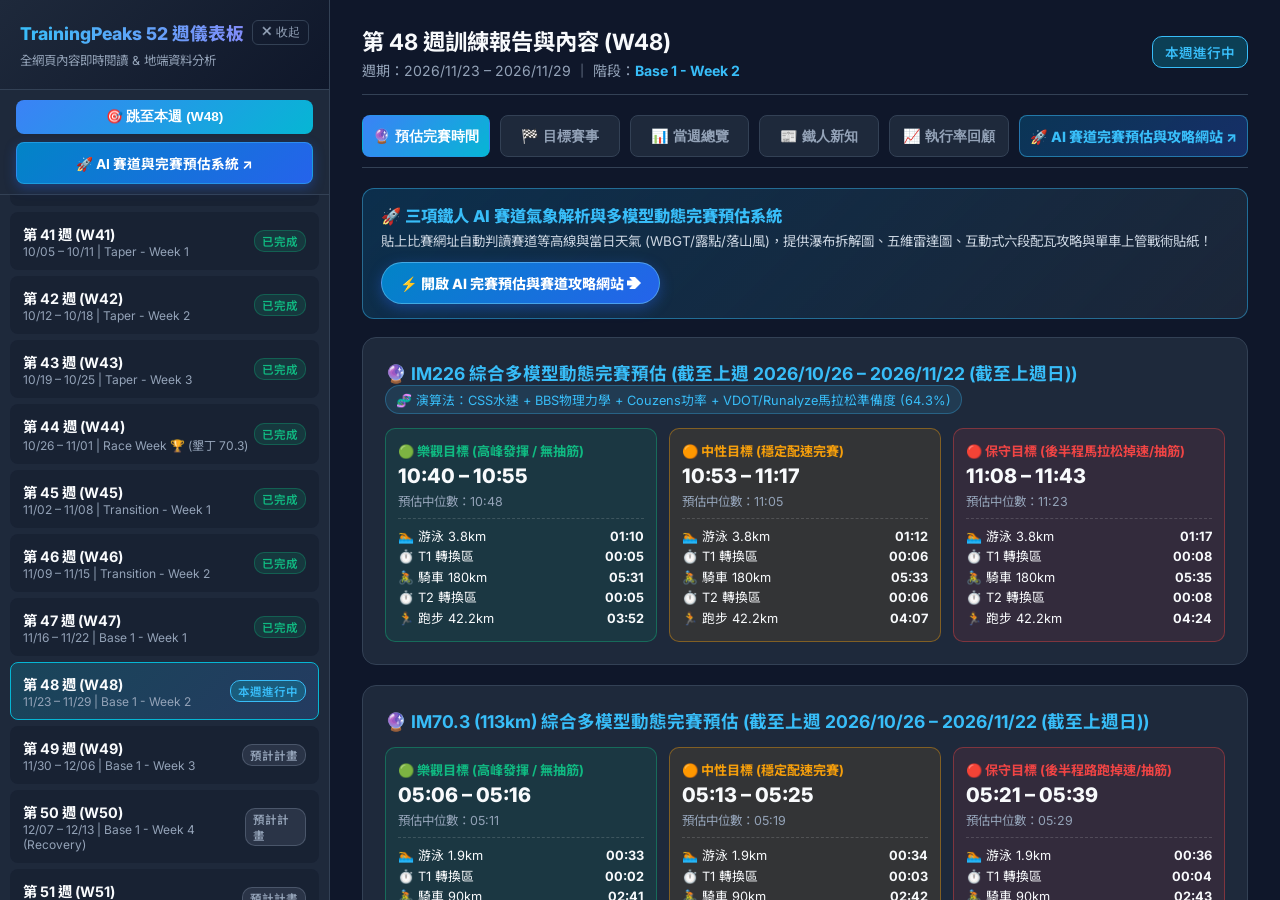
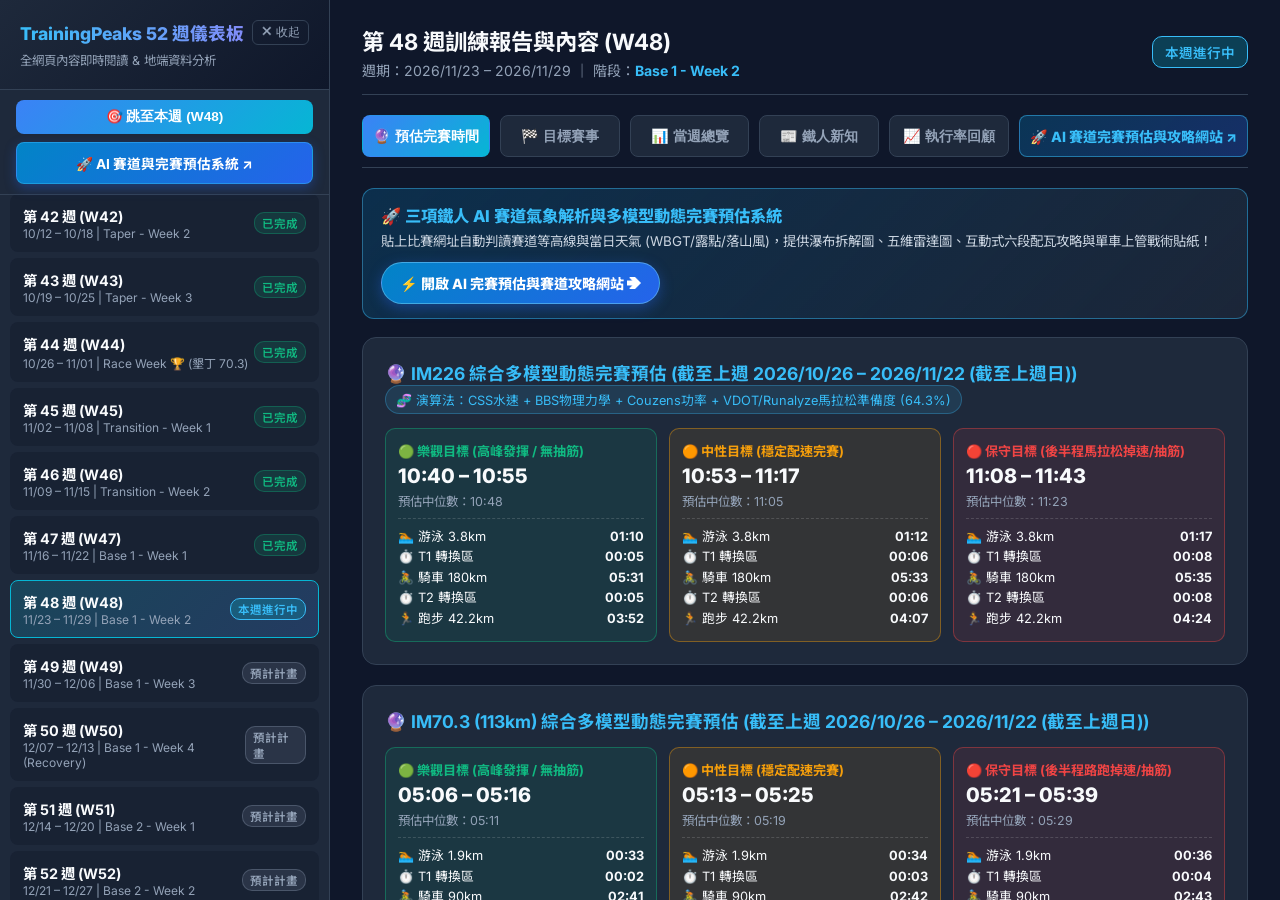
